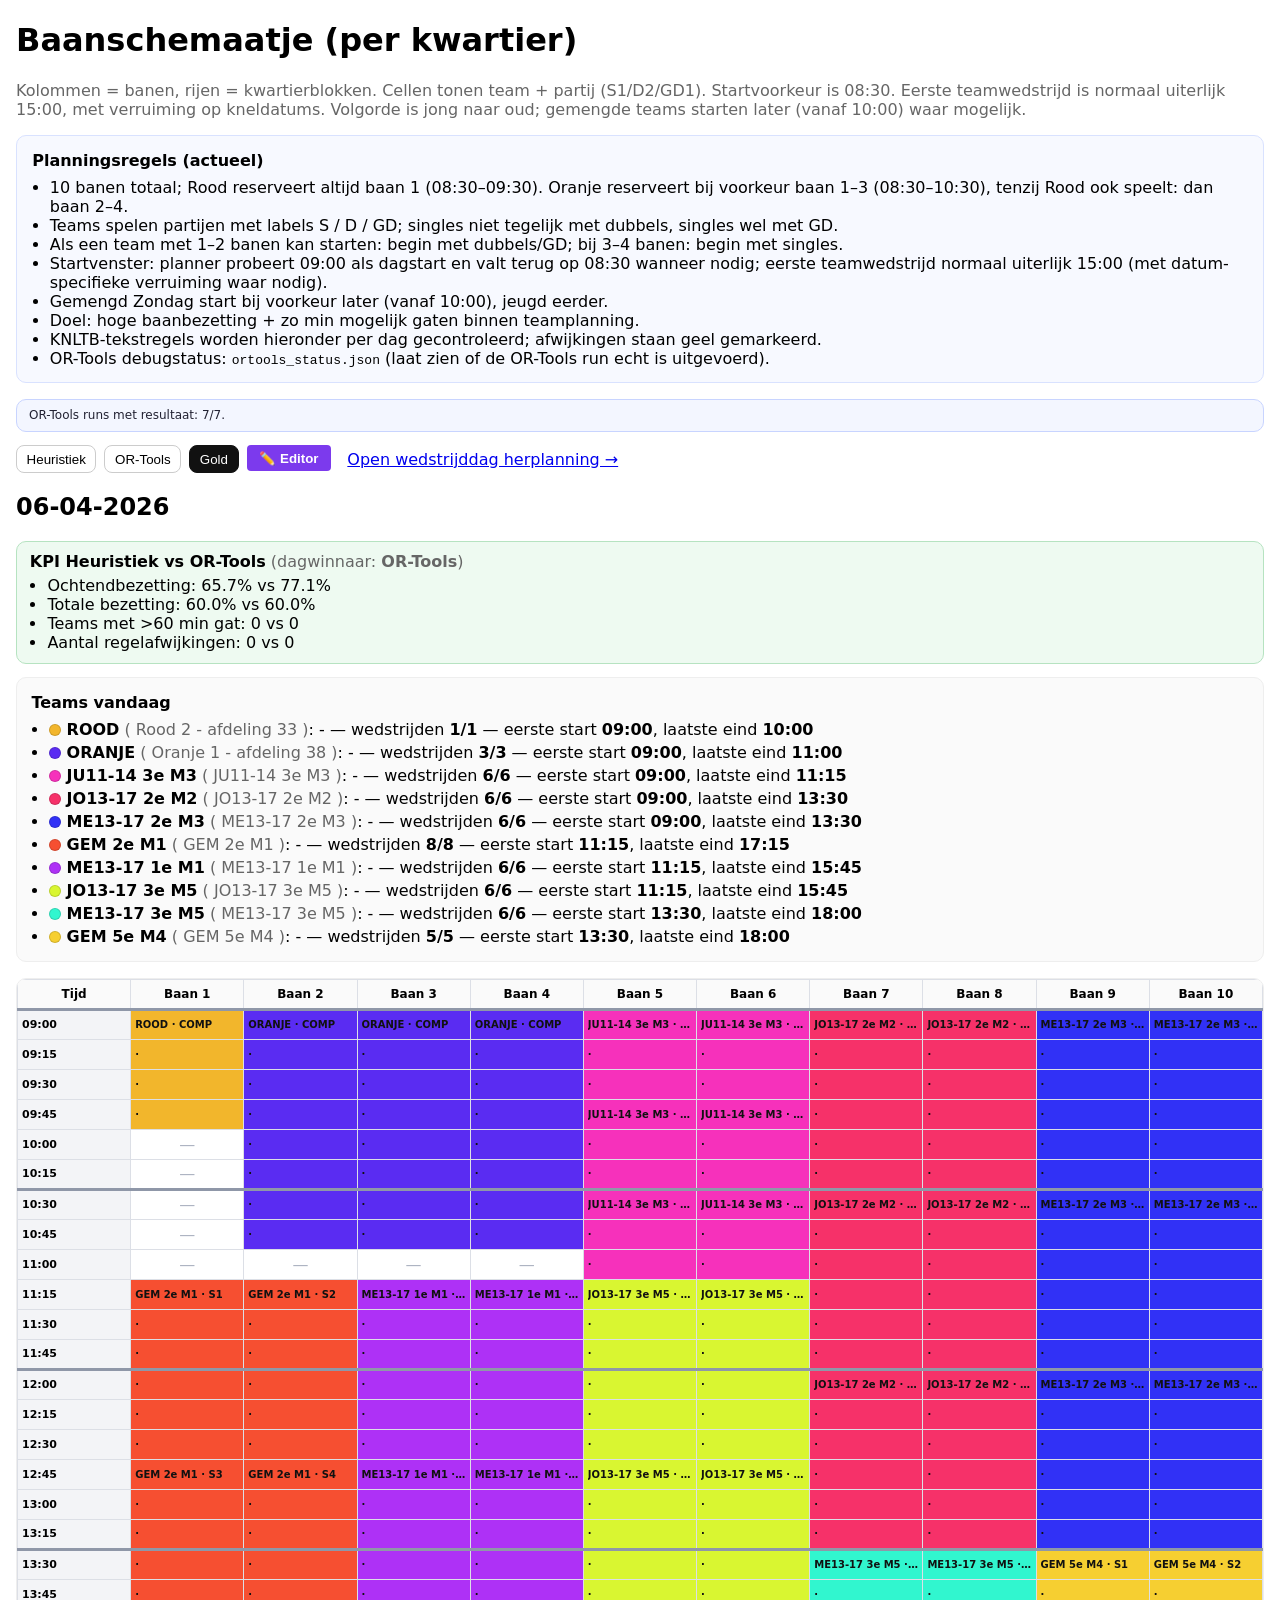
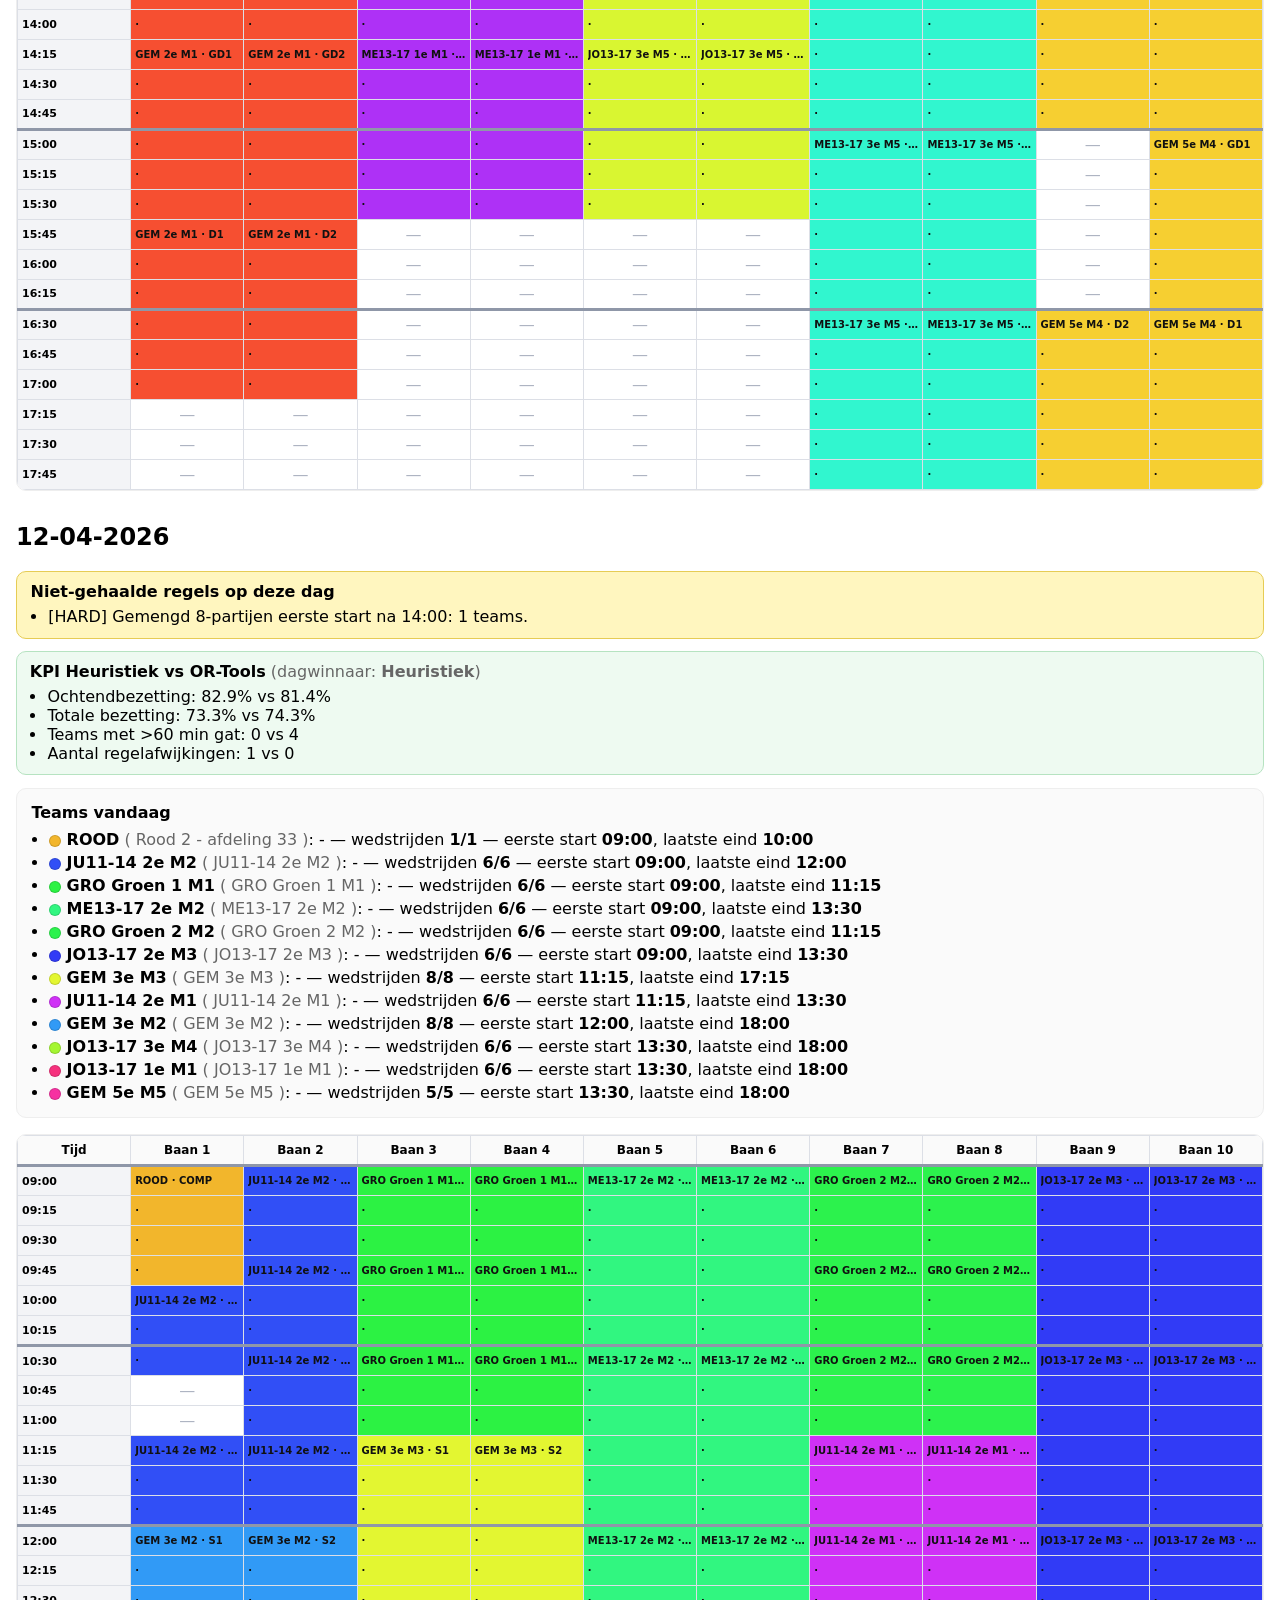
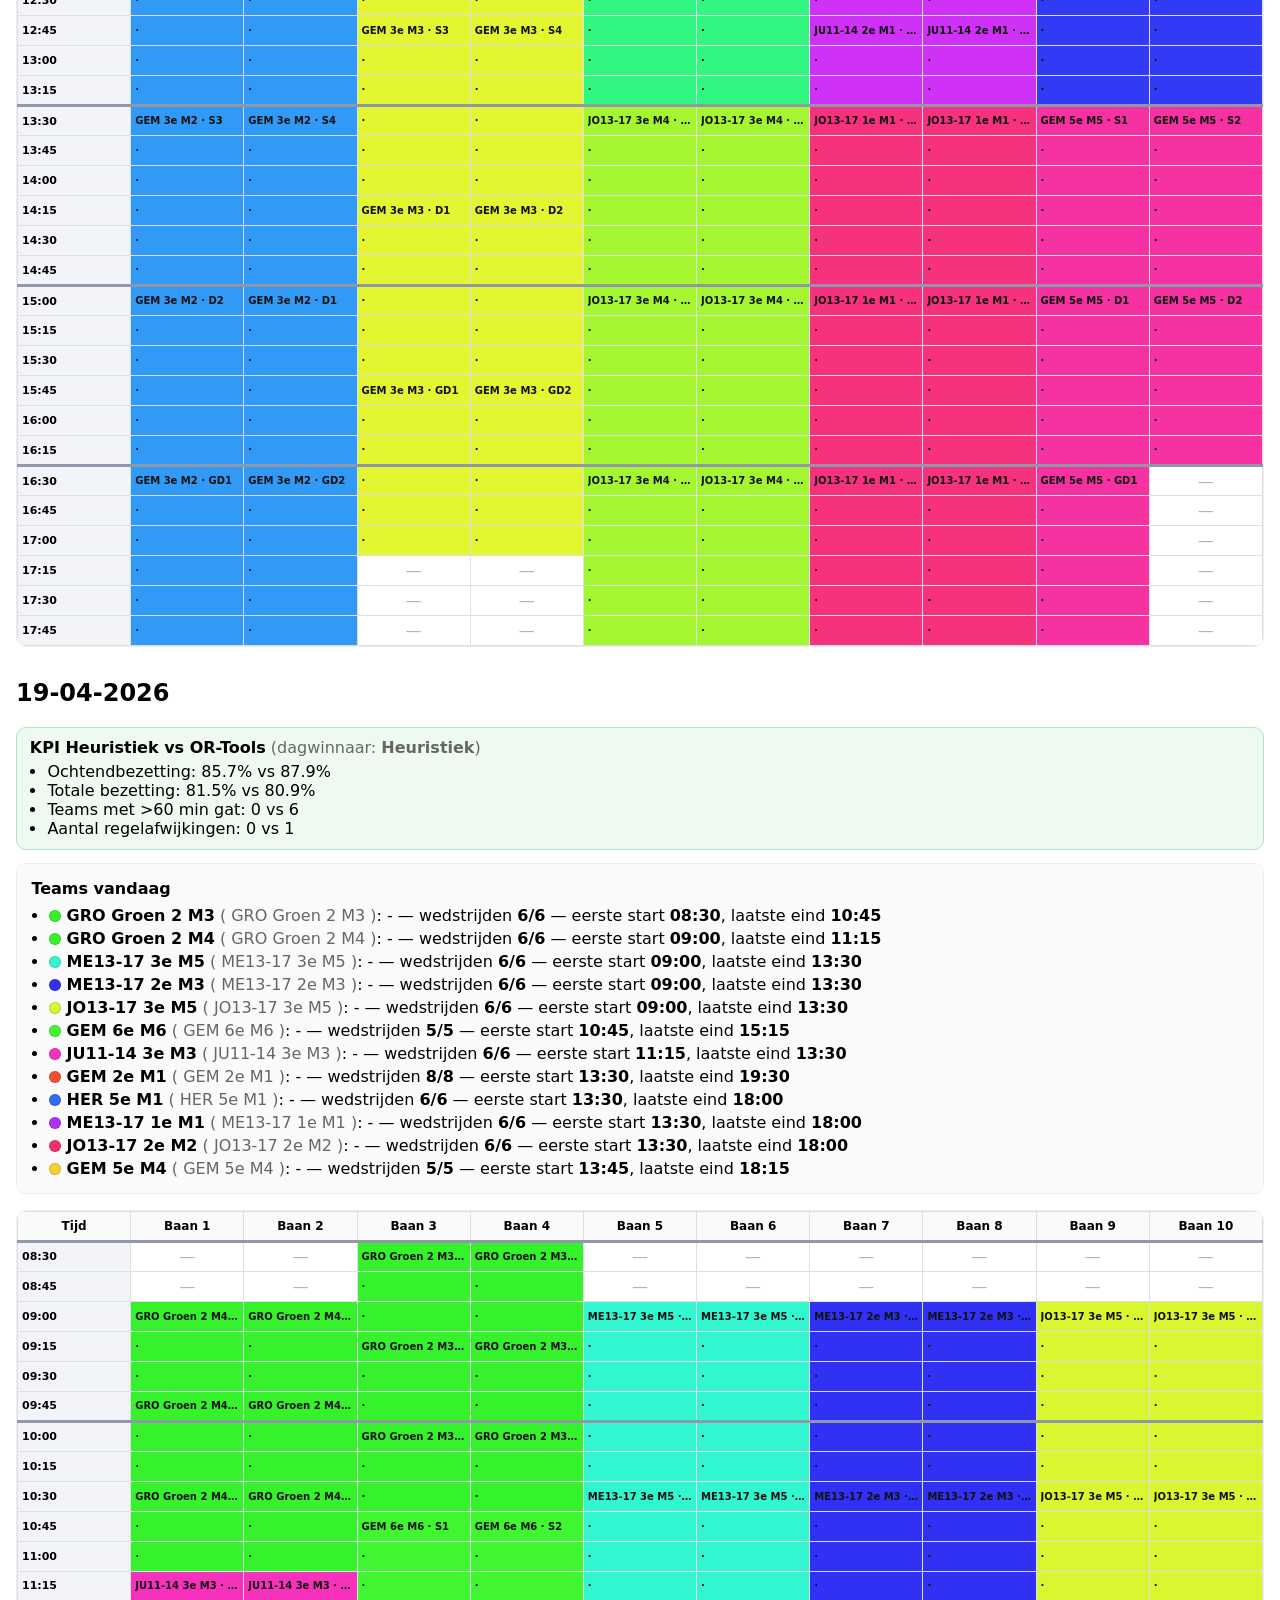
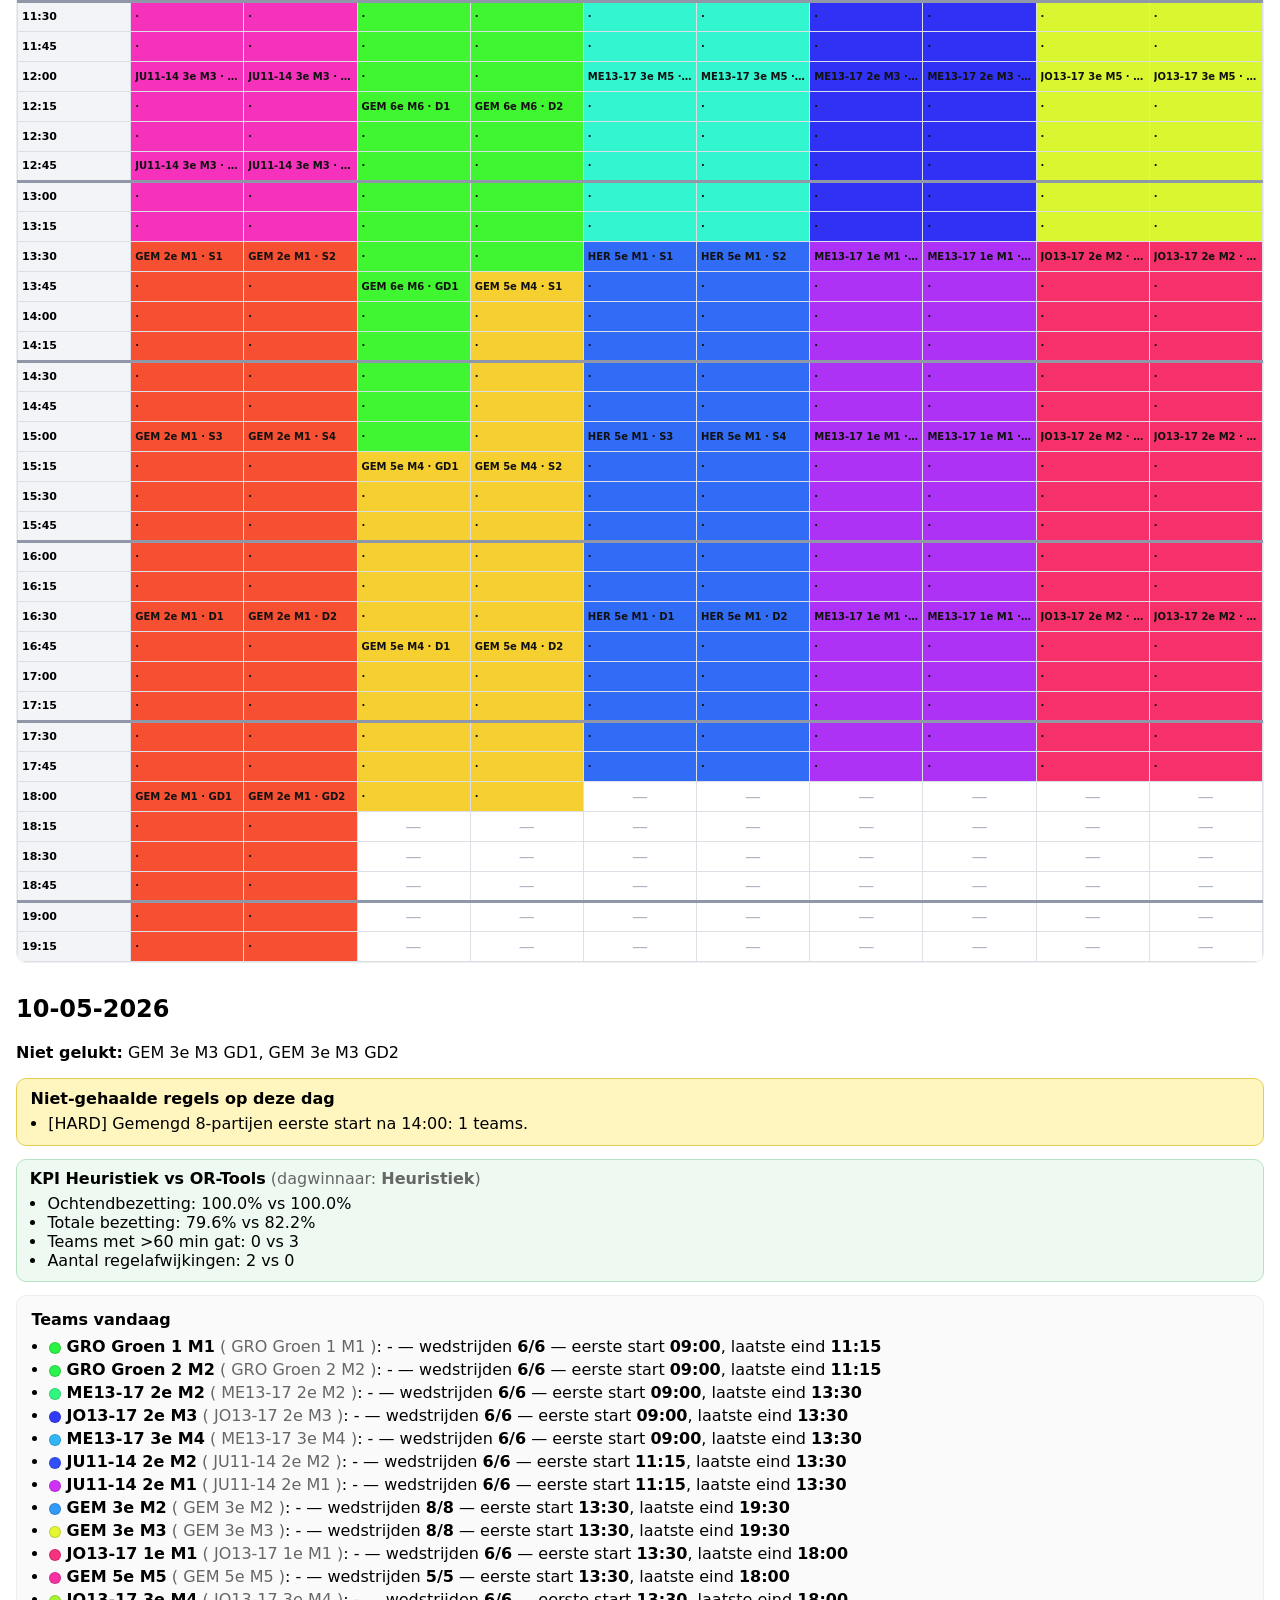
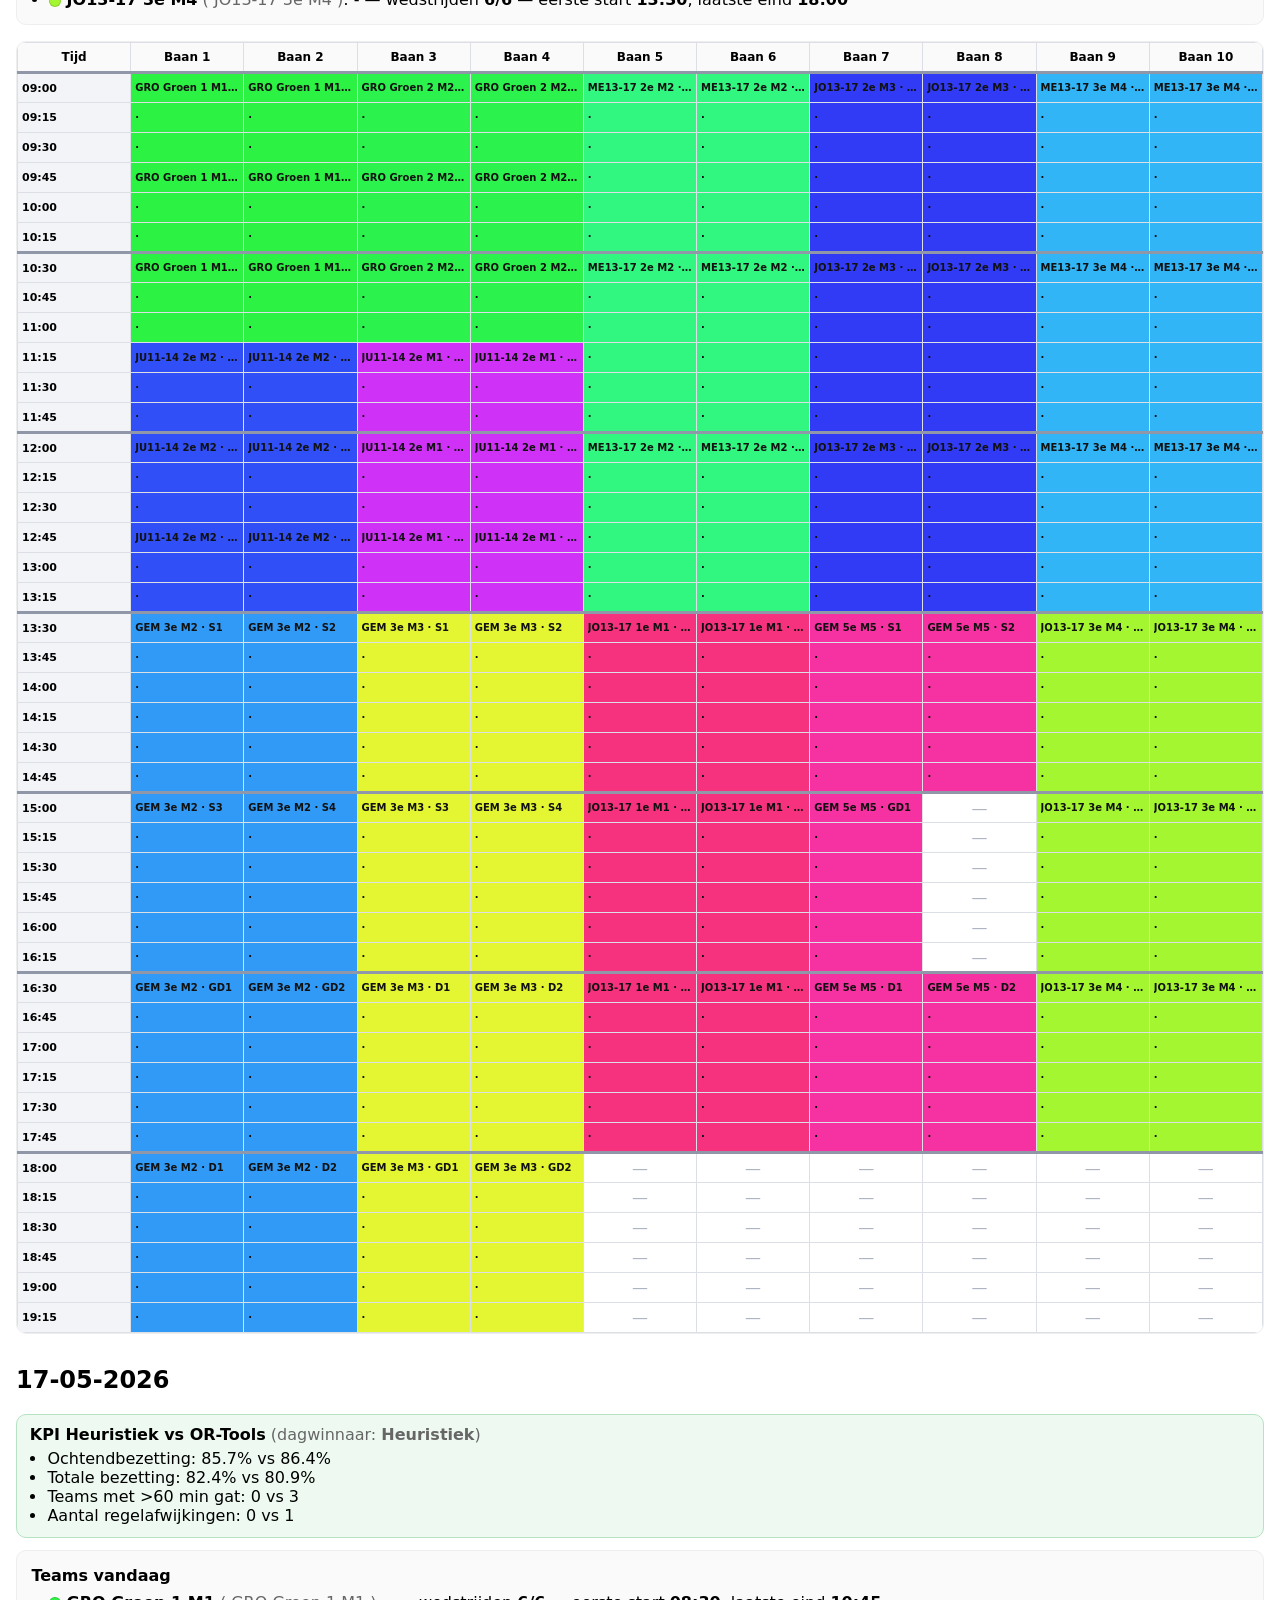
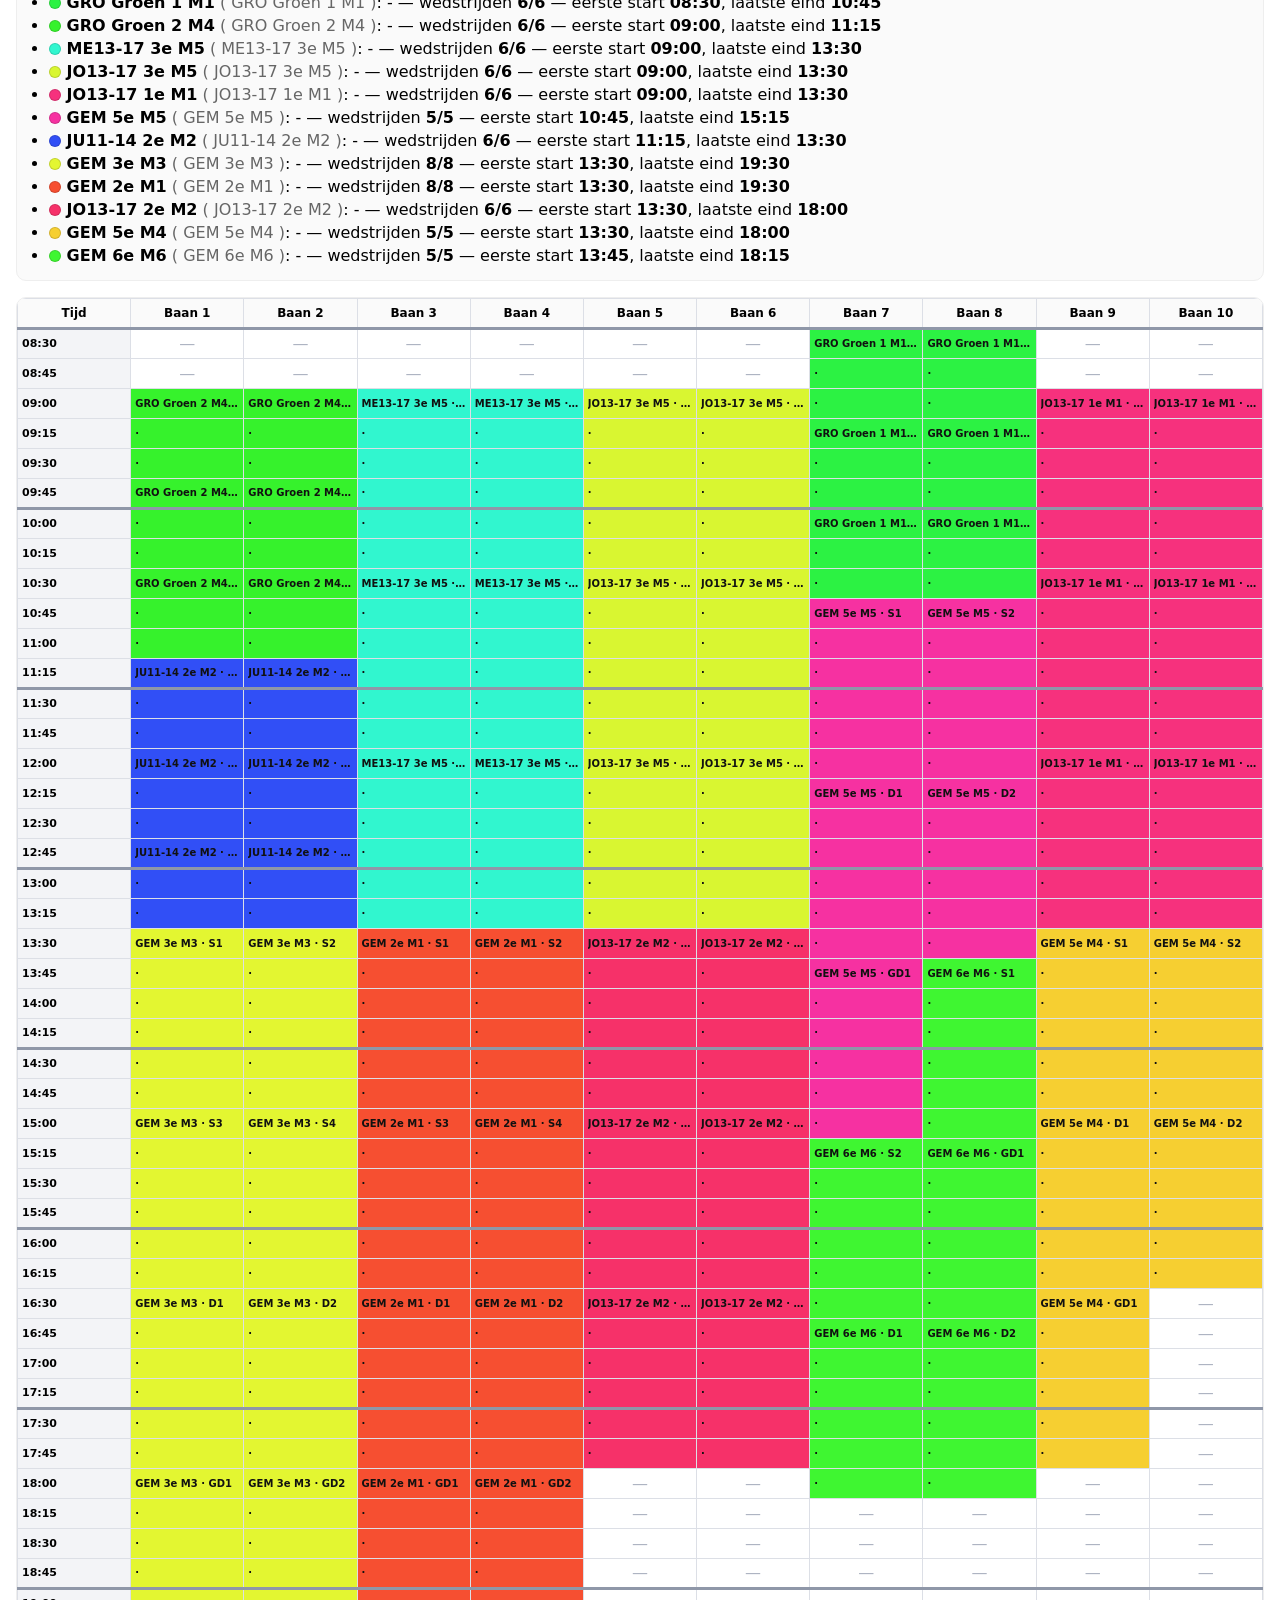
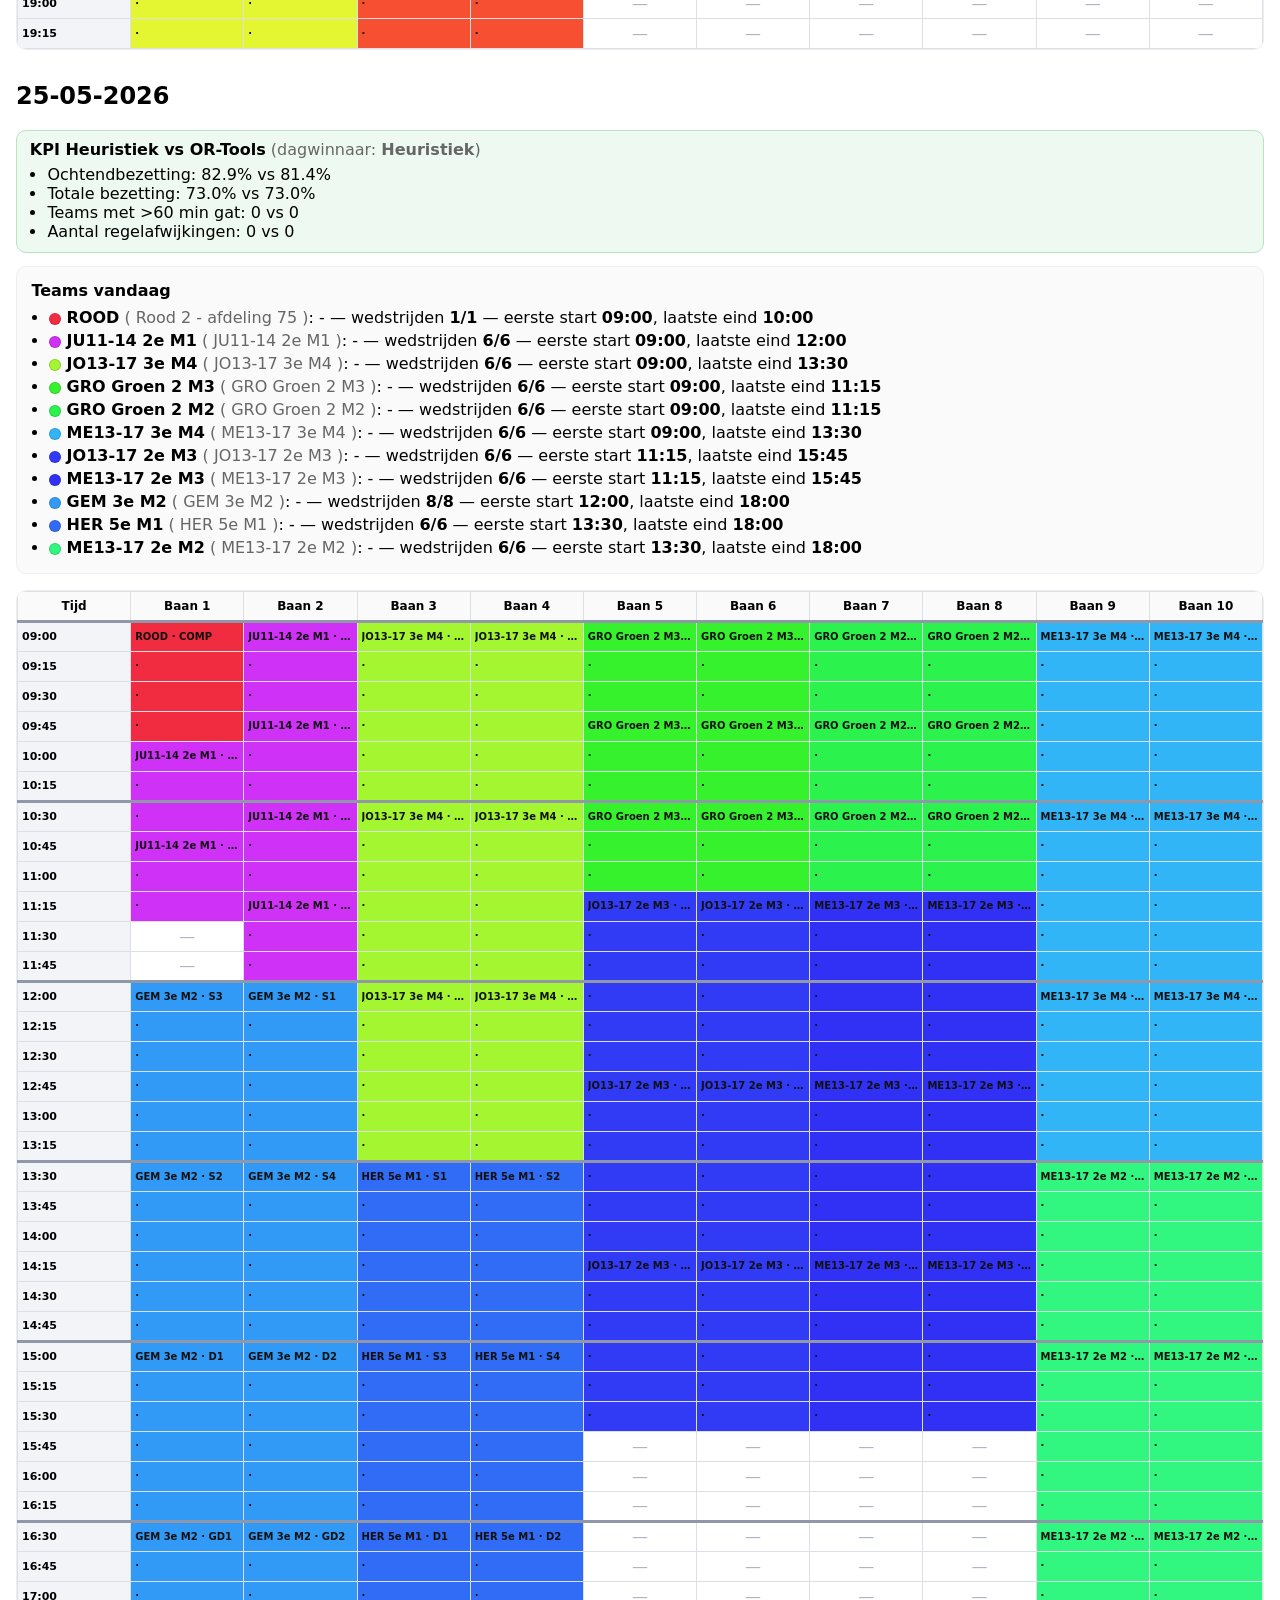
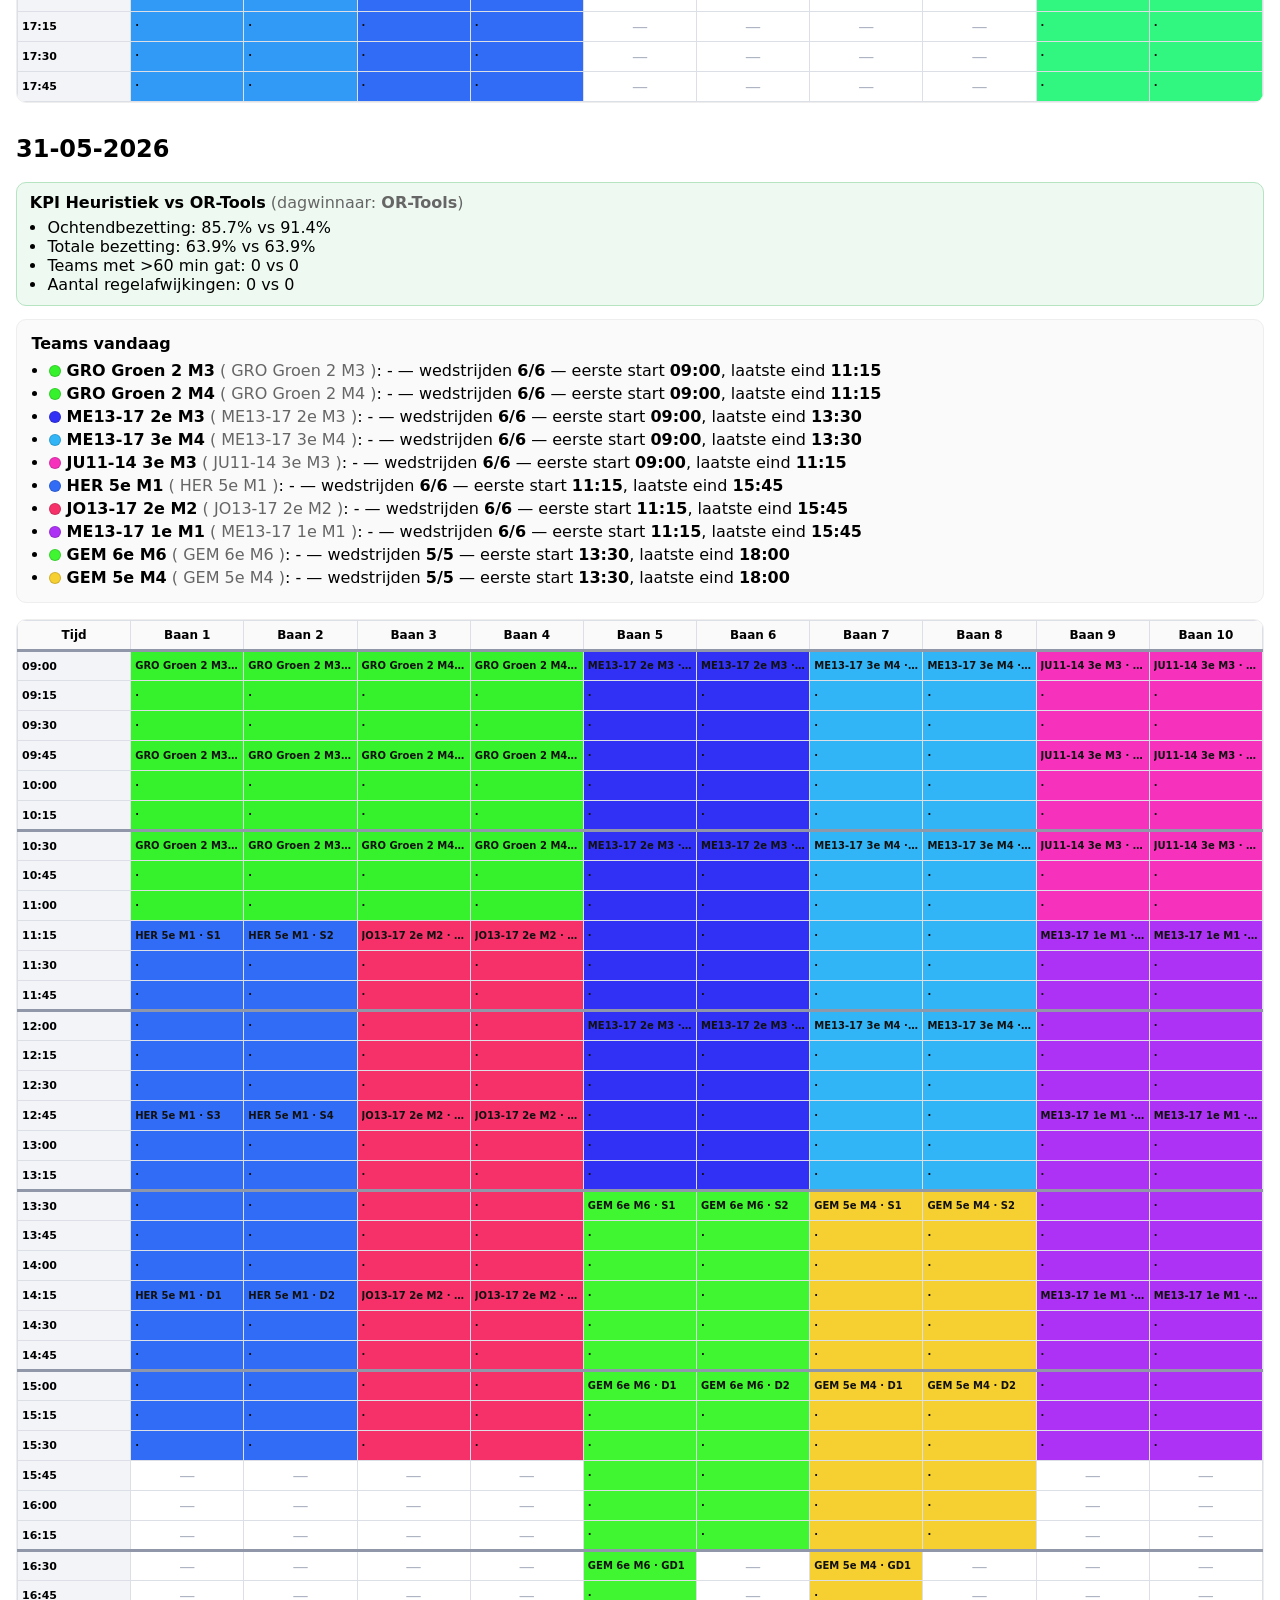
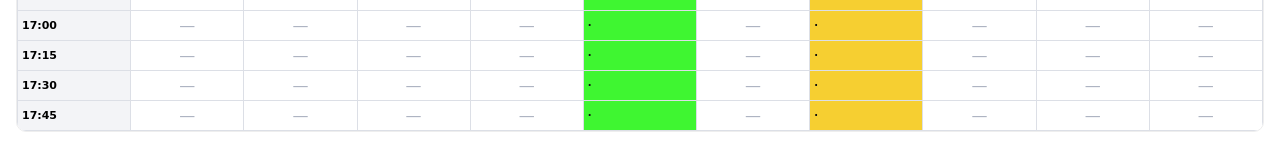
==== docs/index.html @ c9e0ef10 "Show opponent names in schedule grid and cells - render_grid: label now includes opponent (e.g. 'GEM" ====
<!doctype html>
<html lang='nl'>
<head><meta charset='utf-8'><meta name='viewport' content='width=device-width, initial-scale=1'>
<meta http-equiv='Cache-Control' content='no-cache, no-store, must-revalidate'>
<meta http-equiv='Pragma' content='no-cache'>
<meta http-equiv='Expires' content='0'>
<title>Baanschemaatje</title>
<style>
body{font-family:Inter,system-ui,sans-serif;max-width:1550px;margin:1.2rem auto;padding:0 1rem}
.small{color:#666}
.summary{background:#fafafa;border:1px solid #eee;border-radius:10px;padding:.7rem .9rem;margin:.5rem 0 1rem 0}
.summary h3{margin:.2rem 0 .5rem 0;font-size:1rem}
.summary ul{margin:.2rem 0 .1rem 1.1rem;padding:0}
.summary li{margin:.25rem 0}
.team-swatch{display:inline-block;width:10px;height:10px;border-radius:50%;margin-right:.35rem;vertical-align:middle;border:1px solid rgba(0,0,0,.15)}
.requirements{background:#f7f9ff;border:1px solid #d9e2ff;border-radius:10px;padding:.75rem .95rem;margin:.8rem 0 1rem 0}
.requirements h3{margin:.2rem 0 .5rem 0;font-size:1rem}
.requirements ul{margin:.2rem 0 .1rem 1.1rem;padding:0}
.violations{background:#fff6bf;border:1px solid #e6cc55;border-radius:10px;padding:.65rem .85rem;margin:.4rem 0 .8rem 0}
.violations ul{margin:.35rem 0 .1rem 1.1rem;padding:0}
.kpi{background:#eefaf1;border:1px solid #b6e3c1;border-radius:10px;padding:.6rem .8rem;margin:.4rem 0 .8rem 0}
.kpi ul{margin:.35rem 0 .1rem 1.1rem;padding:0}
.toggle{display:flex;gap:.5rem;margin:.6rem 0 1rem 0}
.toggle button{border:1px solid #ccc;background:#fff;padding:.35rem .6rem;border-radius:8px;cursor:pointer}
.toggle button.active{background:#111;color:#fff;border-color:#111}
.ort-status{background:#f3f6ff;border:1px solid #c8d4ff;border-radius:10px;padding:.55rem .75rem;margin:.45rem 0 .8rem 0;font-size:12px;color:#223}
.ort-status-inline{background:#f7f7f7;border:1px solid #ddd;border-radius:10px;padding:.55rem .75rem;margin:.2rem 0 1rem 0;font-size:12px;color:#333}
.hidden{display:none}
.grid-wrap{overflow:auto;border:1px solid #eee;border-radius:10px;margin-bottom:2rem}
.grid{border-collapse:collapse;width:100%;table-layout:fixed}
.grid th,.grid td{border:1px solid #dcdfe6;padding:.2rem .25rem;vertical-align:middle;height:30px;min-height:30px;box-sizing:border-box}
.grid tr.major-row td{border-top:3px solid #8f97a8}
.grid th{position:sticky;top:0;background:#fafafa;z-index:2;font-size:12px}
.time{font-variant-numeric:tabular-nums;background:#f3f4f7;position:sticky;left:0;z-index:1;width:56px;min-width:56px;max-width:56px;font-size:11px;font-weight:600}
.empty{color:#aeb4c2;text-align:center}
.cell{font-size:10px;line-height:1.15;white-space:nowrap;overflow:hidden;text-overflow:ellipsis;color:#111;font-weight:600}
.tap-cell{cursor:pointer}
.modal-backdrop{position:fixed;inset:0;background:rgba(0,0,0,.45);display:none;align-items:center;justify-content:center;z-index:20}
.modal{background:#fff;border-radius:12px;max-width:92vw;padding:.9rem 1rem;box-shadow:0 10px 30px rgba(0,0,0,.25)}
@media (max-width: 800px){
  .grid th,.grid td{padding:.12rem .14rem;height:24px;min-height:24px}
  .cell{font-size:9px}
}
</style>
</head>
<body>
<h1>Baanschemaatje (per kwartier)</h1>
<p class='small'>Kolommen = banen, rijen = kwartierblokken. Cellen tonen team + partij (S1/D2/GD1). Startvoorkeur is 08:30. Eerste teamwedstrijd is normaal uiterlijk 15:00, met verruiming op kneldatums. Volgorde is jong naar oud; gemengde teams starten later (vanaf 10:00) waar mogelijk.</p>
<div class='requirements'>
  <h3>Planningsregels (actueel)</h3>
  <ul>
    <li>10 banen totaal; Rood reserveert altijd baan 1 (08:30–09:30). Oranje reserveert bij voorkeur baan 1–3 (08:30–10:30), tenzij Rood ook speelt: dan baan 2–4.</li>
    <li>Teams spelen partijen met labels S / D / GD; singles niet tegelijk met dubbels, singles wel met GD.</li>
    <li>Als een team met 1–2 banen kan starten: begin met dubbels/GD; bij 3–4 banen: begin met singles.</li>
    <li>Startvenster: planner probeert 09:00 als dagstart en valt terug op 08:30 wanneer nodig; eerste teamwedstrijd normaal uiterlijk 15:00 (met datum-specifieke verruiming waar nodig).</li>
    <li>Gemengd Zondag start bij voorkeur later (vanaf 10:00), jeugd eerder.</li>
    <li>Doel: hoge baanbezetting + zo min mogelijk gaten binnen teamplanning.</li>
    <li>KNLTB-tekstregels worden hieronder per dag gecontroleerd; afwijkingen staan geel gemarkeerd.</li>
    <li>OR-Tools debugstatus: <code>ortools_status.json</code> (laat zien of de OR-Tools run echt is uitgevoerd).</li>
  </ul>
</div>
<div class='ort-status'>OR-Tools runs met resultaat: 7/7.</div>
<div class='toggle'>
  <button id='btn-heur' onclick='setPlan("heur")'>Heuristiek</button>
  <button id='btn-ort' onclick='setPlan("ort")'>OR-Tools</button>
  <button id='btn-gold' class='active' onclick='setPlan("gold")'>Gold</button>
  <a href='editor.html'><button style='background:#7c3aed;color:#fff;border:none;padding:.35rem .8rem;border-radius:4px;cursor:pointer;font-weight:600'>✏️ Editor</button></a>
  <a href='./replan.html' style='margin-left:.5rem;align-self:center'>Open wedstrijddag herplanning →</a>
</div>
<h2>06-04-2026</h2><div class='kpi'><strong>KPI Heuristiek vs OR-Tools</strong> <span class='small'>(dagwinnaar: <strong>OR-Tools</strong>)</span><ul><li>Ochtendbezetting: 65.7% vs 77.1%</li><li>Totale bezetting: 60.0% vs 60.0%</li><li>Teams met >60 min gat: 0 vs 0</li><li>Aantal regelafwijkingen: 0 vs 0</li></ul></div><div class='plan-view heur-view'><div class='summary'><h3>Teams vandaag</h3><ul><li><span class='team-swatch' style='background:hsl(149 92% 58%)'></span><strong>JU11-14 3e M3</strong> <span class='small'>( Junioren 11 t/m 14 jaar Zondag – 3e klasse – Afdeling 39 )</span>: MIERLO 3 vs KESSEL 1 — wedstrijden <strong>6/6</strong> — eerste start <strong>09:00</strong>, laatste eind <strong>11:15</strong></li><li><span class='team-swatch' style='background:hsl(279 92% 58%)'></span><strong>ME13-17 2e M3</strong> <span class='small'>( Meisjes 13 t/m 17 jaar Zondag – 2e klasse – Afdeling 16 )</span>: MIERLO 3 vs MIERLO 2 — wedstrijden <strong>6/6</strong> — eerste start <strong>09:00</strong>, laatste eind <strong>13:30</strong></li><li><span class='team-swatch' style='background:hsl(128 92% 58%)'></span><strong>JO13-17 3e M5</strong> <span class='small'>( Jongens 13 t/m 17 jaar Zondag – 3e klasse – Afdeling 20 )</span>: MIERLO 5 vs SET `77 1 — wedstrijden <strong>6/6</strong> — eerste start <strong>09:00</strong>, laatste eind <strong>13:30</strong></li><li><span class='team-swatch' style='background:hsl(190 92% 58%)'></span><strong>ME13-17 3e M5</strong> <span class='small'>( Meisjes 13 t/m 17 jaar Zondag – 3e klasse – Afdeling 22 )</span>: MIERLO 5 vs DE HELZE 1 — wedstrijden <strong>6/6</strong> — eerste start <strong>10:00</strong>, laatste eind <strong>15:30</strong></li><li><span class='team-swatch' style='background:hsl(286 92% 58%)'></span><strong>JO13-17 2e M2</strong> <span class='small'>( Jongens 13 t/m 17 jaar Zondag – 2e klasse – Afdeling 37 )</span>: MIERLO 2 vs SHAILE 1 — wedstrijden <strong>6/6</strong> — eerste start <strong>11:00</strong>, laatste eind <strong>15:30</strong></li><li><span class='team-swatch' style='background:hsl(143 92% 58%)'></span><strong>ME13-17 1e M1</strong> <span class='small'>( Meisjes 13 t/m 17 jaar Zondag – 1e klasse – Afdeling 7 )</span>: MIERLO 1 vs WOLFSBOSCH 1 — wedstrijden <strong>6/6</strong> — eerste start <strong>11:15</strong>, laatste eind <strong>15:45</strong></li><li><span class='team-swatch' style='background:hsl(55 92% 58%)'></span><strong>GEM 2e M1</strong> <span class='small'>( Gemengd Zondag – 2e klasse (2DE-2HE-DD-HD-2GD)  – Afdeling 5 )</span>: MIERLO 1 vs DE PETTELAER 1 — wedstrijden <strong>8/8</strong> — eerste start <strong>13:30</strong>, laatste eind <strong>19:30</strong></li><li><span class='team-swatch' style='background:hsl(341 92% 58%)'></span><strong>GEM 5e M4</strong> <span class='small'>( Gemengd Zondag – 5e klasse (DE-HE-GD-DD-HD)  – Afdeling 10 )</span>: MIERLO 4 vs MIERLO 5 — wedstrijden <strong>5/5</strong> — eerste start <strong>13:30</strong>, laatste eind <strong>18:00</strong></li></ul></div><div class='grid-wrap'><table class='grid'><thead><tr><th>Tijd</th><th>Baan 1</th><th>Baan 2</th><th>Baan 3</th><th>Baan 4</th><th>Baan 5</th><th>Baan 6</th><th>Baan 7</th><th>Baan 8</th><th>Baan 9</th><th>Baan 10</th></tr></thead><tbody><tr class='major-row'><td class='time'>09:00</td><td class='tap-cell' style='background:hsl(42 88% 56%)' data-detail='Rood 2 - afdeling 33 | COMP | 09:00-10:00 | Baan 1'><div class='cell'>ROOD · COMP</div></td><td class='tap-cell' style='background:hsl(254 88% 56%)' data-detail='Oranje 1 - afdeling 38 | COMP | 09:00-11:00 | Baan 2'><div class='cell'>ORANJE · COMP</div></td><td class='tap-cell' style='background:hsl(254 88% 56%)' data-detail='Oranje 1 - afdeling 38 | COMP | 09:00-11:00 | Baan 3'><div class='cell'>ORANJE · COMP</div></td><td class='tap-cell' style='background:hsl(254 88% 56%)' data-detail='Oranje 1 - afdeling 38 | COMP | 09:00-11:00 | Baan 4'><div class='cell'>ORANJE · COMP</div></td><td class='tap-cell' style='background:hsl(149 92% 58%)' data-detail='Junioren 11 t/m 14 jaar Zondag – 3e klasse – Afdeling 39 | S1 | 09:00-09:45 | Baan 5 | vs KESSEL 1'><div class='cell'>JU11-14 3e M3 · S1 vs KESSEL 1</div></td><td class='tap-cell' style='background:hsl(149 92% 58%)' data-detail='Junioren 11 t/m 14 jaar Zondag – 3e klasse – Afdeling 39 | S2 | 09:00-09:45 | Baan 6 | vs KESSEL 1'><div class='cell'>JU11-14 3e M3 · S2 vs KESSEL 1</div></td><td class='tap-cell' style='background:hsl(279 92% 58%)' data-detail='Meisjes 13 t/m 17 jaar Zondag – 2e klasse – Afdeling 16 | S1 | 09:00-10:30 | Baan 7 | vs MIERLO 2'><div class='cell'>ME13-17 2e M3 · S1 vs MIERLO 2</div></td><td class='tap-cell' style='background:hsl(279 92% 58%)' data-detail='Meisjes 13 t/m 17 jaar Zondag – 2e klasse – Afdeling 16 | S2 | 09:00-10:30 | Baan 8 | vs MIERLO 2'><div class='cell'>ME13-17 2e M3 · S2 vs MIERLO 2</div></td><td class='tap-cell' style='background:hsl(128 92% 58%)' data-detail='Jongens 13 t/m 17 jaar Zondag – 3e klasse – Afdeling 20 | S1 | 09:00-10:30 | Baan 9 | vs SET `77 1'><div class='cell'>JO13-17 3e M5 · S1 vs SET `77 1</div></td><td class='tap-cell' style='background:hsl(128 92% 58%)' data-detail='Jongens 13 t/m 17 jaar Zondag – 3e klasse – Afdeling 20 | S2 | 09:00-10:30 | Baan 10 | vs SET `77 1'><div class='cell'>JO13-17 3e M5 · S2 vs SET `77 1</div></td></tr><tr class=''><td class='time'>09:15</td><td class='tap-cell' style='background:hsl(42 88% 56%)' data-detail='Rood 2 - afdeling 33 | COMP | 09:00-10:00 | Baan 1'><div class='cell'>·</div></td><td class='tap-cell' style='background:hsl(254 88% 56%)' data-detail='Oranje 1 - afdeling 38 | COMP | 09:00-11:00 | Baan 2'><div class='cell'>·</div></td><td class='tap-cell' style='background:hsl(254 88% 56%)' data-detail='Oranje 1 - afdeling 38 | COMP | 09:00-11:00 | Baan 3'><div class='cell'>·</div></td><td class='tap-cell' style='background:hsl(254 88% 56%)' data-detail='Oranje 1 - afdeling 38 | COMP | 09:00-11:00 | Baan 4'><div class='cell'>·</div></td><td class='tap-cell' style='background:hsl(149 92% 58%)' data-detail='Junioren 11 t/m 14 jaar Zondag – 3e klasse – Afdeling 39 | S1 | 09:00-09:45 | Baan 5 | vs KESSEL 1'><div class='cell'>·</div></td><td class='tap-cell' style='background:hsl(149 92% 58%)' data-detail='Junioren 11 t/m 14 jaar Zondag – 3e klasse – Afdeling 39 | S2 | 09:00-09:45 | Baan 6 | vs KESSEL 1'><div class='cell'>·</div></td><td class='tap-cell' style='background:hsl(279 92% 58%)' data-detail='Meisjes 13 t/m 17 jaar Zondag – 2e klasse – Afdeling 16 | S1 | 09:00-10:30 | Baan 7 | vs MIERLO 2'><div class='cell'>·</div></td><td class='tap-cell' style='background:hsl(279 92% 58%)' data-detail='Meisjes 13 t/m 17 jaar Zondag – 2e klasse – Afdeling 16 | S2 | 09:00-10:30 | Baan 8 | vs MIERLO 2'><div class='cell'>·</div></td><td class='tap-cell' style='background:hsl(128 92% 58%)' data-detail='Jongens 13 t/m 17 jaar Zondag – 3e klasse – Afdeling 20 | S1 | 09:00-10:30 | Baan 9 | vs SET `77 1'><div class='cell'>·</div></td><td class='tap-cell' style='background:hsl(128 92% 58%)' data-detail='Jongens 13 t/m 17 jaar Zondag – 3e klasse – Afdeling 20 | S2 | 09:00-10:30 | Baan 10 | vs SET `77 1'><div class='cell'>·</div></td></tr><tr class=''><td class='time'>09:30</td><td class='tap-cell' style='background:hsl(42 88% 56%)' data-detail='Rood 2 - afdeling 33 | COMP | 09:00-10:00 | Baan 1'><div class='cell'>·</div></td><td class='tap-cell' style='background:hsl(254 88% 56%)' data-detail='Oranje 1 - afdeling 38 | COMP | 09:00-11:00 | Baan 2'><div class='cell'>·</div></td><td class='tap-cell' style='background:hsl(254 88% 56%)' data-detail='Oranje 1 - afdeling 38 | COMP | 09:00-11:00 | Baan 3'><div class='cell'>·</div></td><td class='tap-cell' style='background:hsl(254 88% 56%)' data-detail='Oranje 1 - afdeling 38 | COMP | 09:00-11:00 | Baan 4'><div class='cell'>·</div></td><td class='tap-cell' style='background:hsl(149 92% 58%)' data-detail='Junioren 11 t/m 14 jaar Zondag – 3e klasse – Afdeling 39 | S1 | 09:00-09:45 | Baan 5 | vs KESSEL 1'><div class='cell'>·</div></td><td class='tap-cell' style='background:hsl(149 92% 58%)' data-detail='Junioren 11 t/m 14 jaar Zondag – 3e klasse – Afdeling 39 | S2 | 09:00-09:45 | Baan 6 | vs KESSEL 1'><div class='cell'>·</div></td><td class='tap-cell' style='background:hsl(279 92% 58%)' data-detail='Meisjes 13 t/m 17 jaar Zondag – 2e klasse – Afdeling 16 | S1 | 09:00-10:30 | Baan 7 | vs MIERLO 2'><div class='cell'>·</div></td><td class='tap-cell' style='background:hsl(279 92% 58%)' data-detail='Meisjes 13 t/m 17 jaar Zondag – 2e klasse – Afdeling 16 | S2 | 09:00-10:30 | Baan 8 | vs MIERLO 2'><div class='cell'>·</div></td><td class='tap-cell' style='background:hsl(128 92% 58%)' data-detail='Jongens 13 t/m 17 jaar Zondag – 3e klasse – Afdeling 20 | S1 | 09:00-10:30 | Baan 9 | vs SET `77 1'><div class='cell'>·</div></td><td class='tap-cell' style='background:hsl(128 92% 58%)' data-detail='Jongens 13 t/m 17 jaar Zondag – 3e klasse – Afdeling 20 | S2 | 09:00-10:30 | Baan 10 | vs SET `77 1'><div class='cell'>·</div></td></tr><tr class=''><td class='time'>09:45</td><td class='tap-cell' style='background:hsl(42 88% 56%)' data-detail='Rood 2 - afdeling 33 | COMP | 09:00-10:00 | Baan 1'><div class='cell'>·</div></td><td class='tap-cell' style='background:hsl(254 88% 56%)' data-detail='Oranje 1 - afdeling 38 | COMP | 09:00-11:00 | Baan 2'><div class='cell'>·</div></td><td class='tap-cell' style='background:hsl(254 88% 56%)' data-detail='Oranje 1 - afdeling 38 | COMP | 09:00-11:00 | Baan 3'><div class='cell'>·</div></td><td class='tap-cell' style='background:hsl(254 88% 56%)' data-detail='Oranje 1 - afdeling 38 | COMP | 09:00-11:00 | Baan 4'><div class='cell'>·</div></td><td class='tap-cell' style='background:hsl(149 92% 58%)' data-detail='Junioren 11 t/m 14 jaar Zondag – 3e klasse – Afdeling 39 | S3 | 09:45-10:30 | Baan 5 | vs KESSEL 1'><div class='cell'>JU11-14 3e M3 · S3 vs KESSEL 1</div></td><td class='tap-cell' style='background:hsl(149 92% 58%)' data-detail='Junioren 11 t/m 14 jaar Zondag – 3e klasse – Afdeling 39 | S4 | 09:45-10:30 | Baan 6 | vs KESSEL 1'><div class='cell'>JU11-14 3e M3 · S4 vs KESSEL 1</div></td><td class='tap-cell' style='background:hsl(279 92% 58%)' data-detail='Meisjes 13 t/m 17 jaar Zondag – 2e klasse – Afdeling 16 | S1 | 09:00-10:30 | Baan 7 | vs MIERLO 2'><div class='cell'>·</div></td><td class='tap-cell' style='background:hsl(279 92% 58%)' data-detail='Meisjes 13 t/m 17 jaar Zondag – 2e klasse – Afdeling 16 | S2 | 09:00-10:30 | Baan 8 | vs MIERLO 2'><div class='cell'>·</div></td><td class='tap-cell' style='background:hsl(128 92% 58%)' data-detail='Jongens 13 t/m 17 jaar Zondag – 3e klasse – Afdeling 20 | S1 | 09:00-10:30 | Baan 9 | vs SET `77 1'><div class='cell'>·</div></td><td class='tap-cell' style='background:hsl(128 92% 58%)' data-detail='Jongens 13 t/m 17 jaar Zondag – 3e klasse – Afdeling 20 | S2 | 09:00-10:30 | Baan 10 | vs SET `77 1'><div class='cell'>·</div></td></tr><tr class=''><td class='time'>10:00</td><td class='tap-cell' style='background:hsl(190 92% 58%)' data-detail='Meisjes 13 t/m 17 jaar Zondag – 3e klasse – Afdeling 22 | S1 | 10:00-11:30 | Baan 1 | vs DE HELZE 1'><div class='cell'>ME13-17 3e M5 · S1 vs DE HELZE 1</div></td><td class='tap-cell' style='background:hsl(254 88% 56%)' data-detail='Oranje 1 - afdeling 38 | COMP | 09:00-11:00 | Baan 2'><div class='cell'>·</div></td><td class='tap-cell' style='background:hsl(254 88% 56%)' data-detail='Oranje 1 - afdeling 38 | COMP | 09:00-11:00 | Baan 3'><div class='cell'>·</div></td><td class='tap-cell' style='background:hsl(254 88% 56%)' data-detail='Oranje 1 - afdeling 38 | COMP | 09:00-11:00 | Baan 4'><div class='cell'>·</div></td><td class='tap-cell' style='background:hsl(149 92% 58%)' data-detail='Junioren 11 t/m 14 jaar Zondag – 3e klasse – Afdeling 39 | S3 | 09:45-10:30 | Baan 5 | vs KESSEL 1'><div class='cell'>·</div></td><td class='tap-cell' style='background:hsl(149 92% 58%)' data-detail='Junioren 11 t/m 14 jaar Zondag – 3e klasse – Afdeling 39 | S4 | 09:45-10:30 | Baan 6 | vs KESSEL 1'><div class='cell'>·</div></td><td class='tap-cell' style='background:hsl(279 92% 58%)' data-detail='Meisjes 13 t/m 17 jaar Zondag – 2e klasse – Afdeling 16 | S1 | 09:00-10:30 | Baan 7 | vs MIERLO 2'><div class='cell'>·</div></td><td class='tap-cell' style='background:hsl(279 92% 58%)' data-detail='Meisjes 13 t/m 17 jaar Zondag – 2e klasse – Afdeling 16 | S2 | 09:00-10:30 | Baan 8 | vs MIERLO 2'><div class='cell'>·</div></td><td class='tap-cell' style='background:hsl(128 92% 58%)' data-detail='Jongens 13 t/m 17 jaar Zondag – 3e klasse – Afdeling 20 | S1 | 09:00-10:30 | Baan 9 | vs SET `77 1'><div class='cell'>·</div></td><td class='tap-cell' style='background:hsl(128 92% 58%)' data-detail='Jongens 13 t/m 17 jaar Zondag – 3e klasse – Afdeling 20 | S2 | 09:00-10:30 | Baan 10 | vs SET `77 1'><div class='cell'>·</div></td></tr><tr class=''><td class='time'>10:15</td><td class='tap-cell' style='background:hsl(190 92% 58%)' data-detail='Meisjes 13 t/m 17 jaar Zondag – 3e klasse – Afdeling 22 | S1 | 10:00-11:30 | Baan 1 | vs DE HELZE 1'><div class='cell'>·</div></td><td class='tap-cell' style='background:hsl(254 88% 56%)' data-detail='Oranje 1 - afdeling 38 | COMP | 09:00-11:00 | Baan 2'><div class='cell'>·</div></td><td class='tap-cell' style='background:hsl(254 88% 56%)' data-detail='Oranje 1 - afdeling 38 | COMP | 09:00-11:00 | Baan 3'><div class='cell'>·</div></td><td class='tap-cell' style='background:hsl(254 88% 56%)' data-detail='Oranje 1 - afdeling 38 | COMP | 09:00-11:00 | Baan 4'><div class='cell'>·</div></td><td class='tap-cell' style='background:hsl(149 92% 58%)' data-detail='Junioren 11 t/m 14 jaar Zondag – 3e klasse – Afdeling 39 | S3 | 09:45-10:30 | Baan 5 | vs KESSEL 1'><div class='cell'>·</div></td><td class='tap-cell' style='background:hsl(149 92% 58%)' data-detail='Junioren 11 t/m 14 jaar Zondag – 3e klasse – Afdeling 39 | S4 | 09:45-10:30 | Baan 6 | vs KESSEL 1'><div class='cell'>·</div></td><td class='tap-cell' style='background:hsl(279 92% 58%)' data-detail='Meisjes 13 t/m 17 jaar Zondag – 2e klasse – Afdeling 16 | S1 | 09:00-10:30 | Baan 7 | vs MIERLO 2'><div class='cell'>·</div></td><td class='tap-cell' style='background:hsl(279 92% 58%)' data-detail='Meisjes 13 t/m 17 jaar Zondag – 2e klasse – Afdeling 16 | S2 | 09:00-10:30 | Baan 8 | vs MIERLO 2'><div class='cell'>·</div></td><td class='tap-cell' style='background:hsl(128 92% 58%)' data-detail='Jongens 13 t/m 17 jaar Zondag – 3e klasse – Afdeling 20 | S1 | 09:00-10:30 | Baan 9 | vs SET `77 1'><div class='cell'>·</div></td><td class='tap-cell' style='background:hsl(128 92% 58%)' data-detail='Jongens 13 t/m 17 jaar Zondag – 3e klasse – Afdeling 20 | S2 | 09:00-10:30 | Baan 10 | vs SET `77 1'><div class='cell'>·</div></td></tr><tr class='major-row'><td class='time'>10:30</td><td class='tap-cell' style='background:hsl(190 92% 58%)' data-detail='Meisjes 13 t/m 17 jaar Zondag – 3e klasse – Afdeling 22 | S1 | 10:00-11:30 | Baan 1 | vs DE HELZE 1'><div class='cell'>·</div></td><td class='tap-cell' style='background:hsl(254 88% 56%)' data-detail='Oranje 1 - afdeling 38 | COMP | 09:00-11:00 | Baan 2'><div class='cell'>·</div></td><td class='tap-cell' style='background:hsl(254 88% 56%)' data-detail='Oranje 1 - afdeling 38 | COMP | 09:00-11:00 | Baan 3'><div class='cell'>·</div></td><td class='tap-cell' style='background:hsl(254 88% 56%)' data-detail='Oranje 1 - afdeling 38 | COMP | 09:00-11:00 | Baan 4'><div class='cell'>·</div></td><td class='tap-cell' style='background:hsl(149 92% 58%)' data-detail='Junioren 11 t/m 14 jaar Zondag – 3e klasse – Afdeling 39 | D1 | 10:30-11:15 | Baan 5 | vs KESSEL 1'><div class='cell'>JU11-14 3e M3 · D1 vs KESSEL 1</div></td><td class='tap-cell' style='background:hsl(149 92% 58%)' data-detail='Junioren 11 t/m 14 jaar Zondag – 3e klasse – Afdeling 39 | D2 | 10:30-11:15 | Baan 6 | vs KESSEL 1'><div class='cell'>JU11-14 3e M3 · D2 vs KESSEL 1</div></td><td class='tap-cell' style='background:hsl(279 92% 58%)' data-detail='Meisjes 13 t/m 17 jaar Zondag – 2e klasse – Afdeling 16 | S3 | 10:30-12:00 | Baan 7 | vs MIERLO 2'><div class='cell'>ME13-17 2e M3 · S3 vs MIERLO 2</div></td><td class='tap-cell' style='background:hsl(279 92% 58%)' data-detail='Meisjes 13 t/m 17 jaar Zondag – 2e klasse – Afdeling 16 | S4 | 10:30-12:00 | Baan 8 | vs MIERLO 2'><div class='cell'>ME13-17 2e M3 · S4 vs MIERLO 2</div></td><td class='tap-cell' style='background:hsl(128 92% 58%)' data-detail='Jongens 13 t/m 17 jaar Zondag – 3e klasse – Afdeling 20 | S3 | 10:30-12:00 | Baan 9 | vs SET `77 1'><div class='cell'>JO13-17 3e M5 · S3 vs SET `77 1</div></td><td class='tap-cell' style='background:hsl(128 92% 58%)' data-detail='Jongens 13 t/m 17 jaar Zondag – 3e klasse – Afdeling 20 | S4 | 10:30-12:00 | Baan 10 | vs SET `77 1'><div class='cell'>JO13-17 3e M5 · S4 vs SET `77 1</div></td></tr><tr class=''><td class='time'>10:45</td><td class='tap-cell' style='background:hsl(190 92% 58%)' data-detail='Meisjes 13 t/m 17 jaar Zondag – 3e klasse – Afdeling 22 | S1 | 10:00-11:30 | Baan 1 | vs DE HELZE 1'><div class='cell'>·</div></td><td class='tap-cell' style='background:hsl(254 88% 56%)' data-detail='Oranje 1 - afdeling 38 | COMP | 09:00-11:00 | Baan 2'><div class='cell'>·</div></td><td class='tap-cell' style='background:hsl(254 88% 56%)' data-detail='Oranje 1 - afdeling 38 | COMP | 09:00-11:00 | Baan 3'><div class='cell'>·</div></td><td class='tap-cell' style='background:hsl(254 88% 56%)' data-detail='Oranje 1 - afdeling 38 | COMP | 09:00-11:00 | Baan 4'><div class='cell'>·</div></td><td class='tap-cell' style='background:hsl(149 92% 58%)' data-detail='Junioren 11 t/m 14 jaar Zondag – 3e klasse – Afdeling 39 | D1 | 10:30-11:15 | Baan 5 | vs KESSEL 1'><div class='cell'>·</div></td><td class='tap-cell' style='background:hsl(149 92% 58%)' data-detail='Junioren 11 t/m 14 jaar Zondag – 3e klasse – Afdeling 39 | D2 | 10:30-11:15 | Baan 6 | vs KESSEL 1'><div class='cell'>·</div></td><td class='tap-cell' style='background:hsl(279 92% 58%)' data-detail='Meisjes 13 t/m 17 jaar Zondag – 2e klasse – Afdeling 16 | S3 | 10:30-12:00 | Baan 7 | vs MIERLO 2'><div class='cell'>·</div></td><td class='tap-cell' style='background:hsl(279 92% 58%)' data-detail='Meisjes 13 t/m 17 jaar Zondag – 2e klasse – Afdeling 16 | S4 | 10:30-12:00 | Baan 8 | vs MIERLO 2'><div class='cell'>·</div></td><td class='tap-cell' style='background:hsl(128 92% 58%)' data-detail='Jongens 13 t/m 17 jaar Zondag – 3e klasse – Afdeling 20 | S3 | 10:30-12:00 | Baan 9 | vs SET `77 1'><div class='cell'>·</div></td><td class='tap-cell' style='background:hsl(128 92% 58%)' data-detail='Jongens 13 t/m 17 jaar Zondag – 3e klasse – Afdeling 20 | S4 | 10:30-12:00 | Baan 10 | vs SET `77 1'><div class='cell'>·</div></td></tr><tr class=''><td class='time'>11:00</td><td class='tap-cell' style='background:hsl(190 92% 58%)' data-detail='Meisjes 13 t/m 17 jaar Zondag – 3e klasse – Afdeling 22 | S1 | 10:00-11:30 | Baan 1 | vs DE HELZE 1'><div class='cell'>·</div></td><td class='tap-cell' style='background:hsl(190 92% 58%)' data-detail='Meisjes 13 t/m 17 jaar Zondag – 3e klasse – Afdeling 22 | S2 | 11:00-12:30 | Baan 2 | vs DE HELZE 1'><div class='cell'>ME13-17 3e M5 · S2 vs DE HELZE 1</div></td><td class='tap-cell' style='background:hsl(286 92% 58%)' data-detail='Jongens 13 t/m 17 jaar Zondag – 2e klasse – Afdeling 37 | S1 | 11:00-12:30 | Baan 3 | vs SHAILE 1'><div class='cell'>JO13-17 2e M2 · S1 vs SHAILE 1</div></td><td class='tap-cell' style='background:hsl(286 92% 58%)' data-detail='Jongens 13 t/m 17 jaar Zondag – 2e klasse – Afdeling 37 | S2 | 11:00-12:30 | Baan 4 | vs SHAILE 1'><div class='cell'>JO13-17 2e M2 · S2 vs SHAILE 1</div></td><td class='tap-cell' style='background:hsl(149 92% 58%)' data-detail='Junioren 11 t/m 14 jaar Zondag – 3e klasse – Afdeling 39 | D1 | 10:30-11:15 | Baan 5 | vs KESSEL 1'><div class='cell'>·</div></td><td class='tap-cell' style='background:hsl(149 92% 58%)' data-detail='Junioren 11 t/m 14 jaar Zondag – 3e klasse – Afdeling 39 | D2 | 10:30-11:15 | Baan 6 | vs KESSEL 1'><div class='cell'>·</div></td><td class='tap-cell' style='background:hsl(279 92% 58%)' data-detail='Meisjes 13 t/m 17 jaar Zondag – 2e klasse – Afdeling 16 | S3 | 10:30-12:00 | Baan 7 | vs MIERLO 2'><div class='cell'>·</div></td><td class='tap-cell' style='background:hsl(279 92% 58%)' data-detail='Meisjes 13 t/m 17 jaar Zondag – 2e klasse – Afdeling 16 | S4 | 10:30-12:00 | Baan 8 | vs MIERLO 2'><div class='cell'>·</div></td><td class='tap-cell' style='background:hsl(128 92% 58%)' data-detail='Jongens 13 t/m 17 jaar Zondag – 3e klasse – Afdeling 20 | S3 | 10:30-12:00 | Baan 9 | vs SET `77 1'><div class='cell'>·</div></td><td class='tap-cell' style='background:hsl(128 92% 58%)' data-detail='Jongens 13 t/m 17 jaar Zondag – 3e klasse – Afdeling 20 | S4 | 10:30-12:00 | Baan 10 | vs SET `77 1'><div class='cell'>·</div></td></tr><tr class=''><td class='time'>11:15</td><td class='tap-cell' style='background:hsl(190 92% 58%)' data-detail='Meisjes 13 t/m 17 jaar Zondag – 3e klasse – Afdeling 22 | S1 | 10:00-11:30 | Baan 1 | vs DE HELZE 1'><div class='cell'>·</div></td><td class='tap-cell' style='background:hsl(190 92% 58%)' data-detail='Meisjes 13 t/m 17 jaar Zondag – 3e klasse – Afdeling 22 | S2 | 11:00-12:30 | Baan 2 | vs DE HELZE 1'><div class='cell'>·</div></td><td class='tap-cell' style='background:hsl(286 92% 58%)' data-detail='Jongens 13 t/m 17 jaar Zondag – 2e klasse – Afdeling 37 | S1 | 11:00-12:30 | Baan 3 | vs SHAILE 1'><div class='cell'>·</div></td><td class='tap-cell' style='background:hsl(286 92% 58%)' data-detail='Jongens 13 t/m 17 jaar Zondag – 2e klasse – Afdeling 37 | S2 | 11:00-12:30 | Baan 4 | vs SHAILE 1'><div class='cell'>·</div></td><td class='tap-cell' style='background:hsl(143 92% 58%)' data-detail='Meisjes 13 t/m 17 jaar Zondag – 1e klasse – Afdeling 7 | S1 | 11:15-12:45 | Baan 5 | vs WOLFSBOSCH 1'><div class='cell'>ME13-17 1e M1 · S1 vs WOLFSBOSCH 1</div></td><td class='tap-cell' style='background:hsl(143 92% 58%)' data-detail='Meisjes 13 t/m 17 jaar Zondag – 1e klasse – Afdeling 7 | S2 | 11:15-12:45 | Baan 6 | vs WOLFSBOSCH 1'><div class='cell'>ME13-17 1e M1 · S2 vs WOLFSBOSCH 1</div></td><td class='tap-cell' style='background:hsl(279 92% 58%)' data-detail='Meisjes 13 t/m 17 jaar Zondag – 2e klasse – Afdeling 16 | S3 | 10:30-12:00 | Baan 7 | vs MIERLO 2'><div class='cell'>·</div></td><td class='tap-cell' style='background:hsl(279 92% 58%)' data-detail='Meisjes 13 t/m 17 jaar Zondag – 2e klasse – Afdeling 16 | S4 | 10:30-12:00 | Baan 8 | vs MIERLO 2'><div class='cell'>·</div></td><td class='tap-cell' style='background:hsl(128 92% 58%)' data-detail='Jongens 13 t/m 17 jaar Zondag – 3e klasse – Afdeling 20 | S3 | 10:30-12:00 | Baan 9 | vs SET `77 1'><div class='cell'>·</div></td><td class='tap-cell' style='background:hsl(128 92% 58%)' data-detail='Jongens 13 t/m 17 jaar Zondag – 3e klasse – Afdeling 20 | S4 | 10:30-12:00 | Baan 10 | vs SET `77 1'><div class='cell'>·</div></td></tr><tr class=''><td class='time'>11:30</td><td class='tap-cell' style='background:hsl(190 92% 58%)' data-detail='Meisjes 13 t/m 17 jaar Zondag – 3e klasse – Afdeling 22 | S3 | 11:30-13:00 | Baan 1 | vs DE HELZE 1'><div class='cell'>ME13-17 3e M5 · S3 vs DE HELZE 1</div></td><td class='tap-cell' style='background:hsl(190 92% 58%)' data-detail='Meisjes 13 t/m 17 jaar Zondag – 3e klasse – Afdeling 22 | S2 | 11:00-12:30 | Baan 2 | vs DE HELZE 1'><div class='cell'>·</div></td><td class='tap-cell' style='background:hsl(286 92% 58%)' data-detail='Jongens 13 t/m 17 jaar Zondag – 2e klasse – Afdeling 37 | S1 | 11:00-12:30 | Baan 3 | vs SHAILE 1'><div class='cell'>·</div></td><td class='tap-cell' style='background:hsl(286 92% 58%)' data-detail='Jongens 13 t/m 17 jaar Zondag – 2e klasse – Afdeling 37 | S2 | 11:00-12:30 | Baan 4 | vs SHAILE 1'><div class='cell'>·</div></td><td class='tap-cell' style='background:hsl(143 92% 58%)' data-detail='Meisjes 13 t/m 17 jaar Zondag – 1e klasse – Afdeling 7 | S1 | 11:15-12:45 | Baan 5 | vs WOLFSBOSCH 1'><div class='cell'>·</div></td><td class='tap-cell' style='background:hsl(143 92% 58%)' data-detail='Meisjes 13 t/m 17 jaar Zondag – 1e klasse – Afdeling 7 | S2 | 11:15-12:45 | Baan 6 | vs WOLFSBOSCH 1'><div class='cell'>·</div></td><td class='tap-cell' style='background:hsl(279 92% 58%)' data-detail='Meisjes 13 t/m 17 jaar Zondag – 2e klasse – Afdeling 16 | S3 | 10:30-12:00 | Baan 7 | vs MIERLO 2'><div class='cell'>·</div></td><td class='tap-cell' style='background:hsl(279 92% 58%)' data-detail='Meisjes 13 t/m 17 jaar Zondag – 2e klasse – Afdeling 16 | S4 | 10:30-12:00 | Baan 8 | vs MIERLO 2'><div class='cell'>·</div></td><td class='tap-cell' style='background:hsl(128 92% 58%)' data-detail='Jongens 13 t/m 17 jaar Zondag – 3e klasse – Afdeling 20 | S3 | 10:30-12:00 | Baan 9 | vs SET `77 1'><div class='cell'>·</div></td><td class='tap-cell' style='background:hsl(128 92% 58%)' data-detail='Jongens 13 t/m 17 jaar Zondag – 3e klasse – Afdeling 20 | S4 | 10:30-12:00 | Baan 10 | vs SET `77 1'><div class='cell'>·</div></td></tr><tr class=''><td class='time'>11:45</td><td class='tap-cell' style='background:hsl(190 92% 58%)' data-detail='Meisjes 13 t/m 17 jaar Zondag – 3e klasse – Afdeling 22 | S3 | 11:30-13:00 | Baan 1 | vs DE HELZE 1'><div class='cell'>·</div></td><td class='tap-cell' style='background:hsl(190 92% 58%)' data-detail='Meisjes 13 t/m 17 jaar Zondag – 3e klasse – Afdeling 22 | S2 | 11:00-12:30 | Baan 2 | vs DE HELZE 1'><div class='cell'>·</div></td><td class='tap-cell' style='background:hsl(286 92% 58%)' data-detail='Jongens 13 t/m 17 jaar Zondag – 2e klasse – Afdeling 37 | S1 | 11:00-12:30 | Baan 3 | vs SHAILE 1'><div class='cell'>·</div></td><td class='tap-cell' style='background:hsl(286 92% 58%)' data-detail='Jongens 13 t/m 17 jaar Zondag – 2e klasse – Afdeling 37 | S2 | 11:00-12:30 | Baan 4 | vs SHAILE 1'><div class='cell'>·</div></td><td class='tap-cell' style='background:hsl(143 92% 58%)' data-detail='Meisjes 13 t/m 17 jaar Zondag – 1e klasse – Afdeling 7 | S1 | 11:15-12:45 | Baan 5 | vs WOLFSBOSCH 1'><div class='cell'>·</div></td><td class='tap-cell' style='background:hsl(143 92% 58%)' data-detail='Meisjes 13 t/m 17 jaar Zondag – 1e klasse – Afdeling 7 | S2 | 11:15-12:45 | Baan 6 | vs WOLFSBOSCH 1'><div class='cell'>·</div></td><td class='tap-cell' style='background:hsl(279 92% 58%)' data-detail='Meisjes 13 t/m 17 jaar Zondag – 2e klasse – Afdeling 16 | S3 | 10:30-12:00 | Baan 7 | vs MIERLO 2'><div class='cell'>·</div></td><td class='tap-cell' style='background:hsl(279 92% 58%)' data-detail='Meisjes 13 t/m 17 jaar Zondag – 2e klasse – Afdeling 16 | S4 | 10:30-12:00 | Baan 8 | vs MIERLO 2'><div class='cell'>·</div></td><td class='tap-cell' style='background:hsl(128 92% 58%)' data-detail='Jongens 13 t/m 17 jaar Zondag – 3e klasse – Afdeling 20 | S3 | 10:30-12:00 | Baan 9 | vs SET `77 1'><div class='cell'>·</div></td><td class='tap-cell' style='background:hsl(128 92% 58%)' data-detail='Jongens 13 t/m 17 jaar Zondag – 3e klasse – Afdeling 20 | S4 | 10:30-12:00 | Baan 10 | vs SET `77 1'><div class='cell'>·</div></td></tr><tr class='major-row'><td class='time'>12:00</td><td class='tap-cell' style='background:hsl(190 92% 58%)' data-detail='Meisjes 13 t/m 17 jaar Zondag – 3e klasse – Afdeling 22 | S3 | 11:30-13:00 | Baan 1 | vs DE HELZE 1'><div class='cell'>·</div></td><td class='tap-cell' style='background:hsl(190 92% 58%)' data-detail='Meisjes 13 t/m 17 jaar Zondag – 3e klasse – Afdeling 22 | S2 | 11:00-12:30 | Baan 2 | vs DE HELZE 1'><div class='cell'>·</div></td><td class='tap-cell' style='background:hsl(286 92% 58%)' data-detail='Jongens 13 t/m 17 jaar Zondag – 2e klasse – Afdeling 37 | S1 | 11:00-12:30 | Baan 3 | vs SHAILE 1'><div class='cell'>·</div></td><td class='tap-cell' style='background:hsl(286 92% 58%)' data-detail='Jongens 13 t/m 17 jaar Zondag – 2e klasse – Afdeling 37 | S2 | 11:00-12:30 | Baan 4 | vs SHAILE 1'><div class='cell'>·</div></td><td class='tap-cell' style='background:hsl(143 92% 58%)' data-detail='Meisjes 13 t/m 17 jaar Zondag – 1e klasse – Afdeling 7 | S1 | 11:15-12:45 | Baan 5 | vs WOLFSBOSCH 1'><div class='cell'>·</div></td><td class='tap-cell' style='background:hsl(143 92% 58%)' data-detail='Meisjes 13 t/m 17 jaar Zondag – 1e klasse – Afdeling 7 | S2 | 11:15-12:45 | Baan 6 | vs WOLFSBOSCH 1'><div class='cell'>·</div></td><td class='tap-cell' style='background:hsl(279 92% 58%)' data-detail='Meisjes 13 t/m 17 jaar Zondag – 2e klasse – Afdeling 16 | D1 | 12:00-13:30 | Baan 7 | vs MIERLO 2'><div class='cell'>ME13-17 2e M3 · D1 vs MIERLO 2</div></td><td class='tap-cell' style='background:hsl(279 92% 58%)' data-detail='Meisjes 13 t/m 17 jaar Zondag – 2e klasse – Afdeling 16 | D2 | 12:00-13:30 | Baan 8 | vs MIERLO 2'><div class='cell'>ME13-17 2e M3 · D2 vs MIERLO 2</div></td><td class='tap-cell' style='background:hsl(128 92% 58%)' data-detail='Jongens 13 t/m 17 jaar Zondag – 3e klasse – Afdeling 20 | D1 | 12:00-13:30 | Baan 9 | vs SET `77 1'><div class='cell'>JO13-17 3e M5 · D1 vs SET `77 1</div></td><td class='tap-cell' style='background:hsl(128 92% 58%)' data-detail='Jongens 13 t/m 17 jaar Zondag – 3e klasse – Afdeling 20 | D2 | 12:00-13:30 | Baan 10 | vs SET `77 1'><div class='cell'>JO13-17 3e M5 · D2 vs SET `77 1</div></td></tr><tr class=''><td class='time'>12:15</td><td class='tap-cell' style='background:hsl(190 92% 58%)' data-detail='Meisjes 13 t/m 17 jaar Zondag – 3e klasse – Afdeling 22 | S3 | 11:30-13:00 | Baan 1 | vs DE HELZE 1'><div class='cell'>·</div></td><td class='tap-cell' style='background:hsl(190 92% 58%)' data-detail='Meisjes 13 t/m 17 jaar Zondag – 3e klasse – Afdeling 22 | S2 | 11:00-12:30 | Baan 2 | vs DE HELZE 1'><div class='cell'>·</div></td><td class='tap-cell' style='background:hsl(286 92% 58%)' data-detail='Jongens 13 t/m 17 jaar Zondag – 2e klasse – Afdeling 37 | S1 | 11:00-12:30 | Baan 3 | vs SHAILE 1'><div class='cell'>·</div></td><td class='tap-cell' style='background:hsl(286 92% 58%)' data-detail='Jongens 13 t/m 17 jaar Zondag – 2e klasse – Afdeling 37 | S2 | 11:00-12:30 | Baan 4 | vs SHAILE 1'><div class='cell'>·</div></td><td class='tap-cell' style='background:hsl(143 92% 58%)' data-detail='Meisjes 13 t/m 17 jaar Zondag – 1e klasse – Afdeling 7 | S1 | 11:15-12:45 | Baan 5 | vs WOLFSBOSCH 1'><div class='cell'>·</div></td><td class='tap-cell' style='background:hsl(143 92% 58%)' data-detail='Meisjes 13 t/m 17 jaar Zondag – 1e klasse – Afdeling 7 | S2 | 11:15-12:45 | Baan 6 | vs WOLFSBOSCH 1'><div class='cell'>·</div></td><td class='tap-cell' style='background:hsl(279 92% 58%)' data-detail='Meisjes 13 t/m 17 jaar Zondag – 2e klasse – Afdeling 16 | D1 | 12:00-13:30 | Baan 7 | vs MIERLO 2'><div class='cell'>·</div></td><td class='tap-cell' style='background:hsl(279 92% 58%)' data-detail='Meisjes 13 t/m 17 jaar Zondag – 2e klasse – Afdeling 16 | D2 | 12:00-13:30 | Baan 8 | vs MIERLO 2'><div class='cell'>·</div></td><td class='tap-cell' style='background:hsl(128 92% 58%)' data-detail='Jongens 13 t/m 17 jaar Zondag – 3e klasse – Afdeling 20 | D1 | 12:00-13:30 | Baan 9 | vs SET `77 1'><div class='cell'>·</div></td><td class='tap-cell' style='background:hsl(128 92% 58%)' data-detail='Jongens 13 t/m 17 jaar Zondag – 3e klasse – Afdeling 20 | D2 | 12:00-13:30 | Baan 10 | vs SET `77 1'><div class='cell'>·</div></td></tr><tr class=''><td class='time'>12:30</td><td class='tap-cell' style='background:hsl(190 92% 58%)' data-detail='Meisjes 13 t/m 17 jaar Zondag – 3e klasse – Afdeling 22 | S3 | 11:30-13:00 | Baan 1 | vs DE HELZE 1'><div class='cell'>·</div></td><td class='tap-cell' style='background:hsl(190 92% 58%)' data-detail='Meisjes 13 t/m 17 jaar Zondag – 3e klasse – Afdeling 22 | S4 | 12:30-14:00 | Baan 2 | vs DE HELZE 1'><div class='cell'>ME13-17 3e M5 · S4 vs DE HELZE 1</div></td><td class='tap-cell' style='background:hsl(286 92% 58%)' data-detail='Jongens 13 t/m 17 jaar Zondag – 2e klasse – Afdeling 37 | S3 | 12:30-14:00 | Baan 3 | vs SHAILE 1'><div class='cell'>JO13-17 2e M2 · S3 vs SHAILE 1</div></td><td class='tap-cell' style='background:hsl(286 92% 58%)' data-detail='Jongens 13 t/m 17 jaar Zondag – 2e klasse – Afdeling 37 | S4 | 12:30-14:00 | Baan 4 | vs SHAILE 1'><div class='cell'>JO13-17 2e M2 · S4 vs SHAILE 1</div></td><td class='tap-cell' style='background:hsl(143 92% 58%)' data-detail='Meisjes 13 t/m 17 jaar Zondag – 1e klasse – Afdeling 7 | S1 | 11:15-12:45 | Baan 5 | vs WOLFSBOSCH 1'><div class='cell'>·</div></td><td class='tap-cell' style='background:hsl(143 92% 58%)' data-detail='Meisjes 13 t/m 17 jaar Zondag – 1e klasse – Afdeling 7 | S2 | 11:15-12:45 | Baan 6 | vs WOLFSBOSCH 1'><div class='cell'>·</div></td><td class='tap-cell' style='background:hsl(279 92% 58%)' data-detail='Meisjes 13 t/m 17 jaar Zondag – 2e klasse – Afdeling 16 | D1 | 12:00-13:30 | Baan 7 | vs MIERLO 2'><div class='cell'>·</div></td><td class='tap-cell' style='background:hsl(279 92% 58%)' data-detail='Meisjes 13 t/m 17 jaar Zondag – 2e klasse – Afdeling 16 | D2 | 12:00-13:30 | Baan 8 | vs MIERLO 2'><div class='cell'>·</div></td><td class='tap-cell' style='background:hsl(128 92% 58%)' data-detail='Jongens 13 t/m 17 jaar Zondag – 3e klasse – Afdeling 20 | D1 | 12:00-13:30 | Baan 9 | vs SET `77 1'><div class='cell'>·</div></td><td class='tap-cell' style='background:hsl(128 92% 58%)' data-detail='Jongens 13 t/m 17 jaar Zondag – 3e klasse – Afdeling 20 | D2 | 12:00-13:30 | Baan 10 | vs SET `77 1'><div class='cell'>·</div></td></tr><tr class=''><td class='time'>12:45</td><td class='tap-cell' style='background:hsl(190 92% 58%)' data-detail='Meisjes 13 t/m 17 jaar Zondag – 3e klasse – Afdeling 22 | S3 | 11:30-13:00 | Baan 1 | vs DE HELZE 1'><div class='cell'>·</div></td><td class='tap-cell' style='background:hsl(190 92% 58%)' data-detail='Meisjes 13 t/m 17 jaar Zondag – 3e klasse – Afdeling 22 | S4 | 12:30-14:00 | Baan 2 | vs DE HELZE 1'><div class='cell'>·</div></td><td class='tap-cell' style='background:hsl(286 92% 58%)' data-detail='Jongens 13 t/m 17 jaar Zondag – 2e klasse – Afdeling 37 | S3 | 12:30-14:00 | Baan 3 | vs SHAILE 1'><div class='cell'>·</div></td><td class='tap-cell' style='background:hsl(286 92% 58%)' data-detail='Jongens 13 t/m 17 jaar Zondag – 2e klasse – Afdeling 37 | S4 | 12:30-14:00 | Baan 4 | vs SHAILE 1'><div class='cell'>·</div></td><td class='tap-cell' style='background:hsl(143 92% 58%)' data-detail='Meisjes 13 t/m 17 jaar Zondag – 1e klasse – Afdeling 7 | S3 | 12:45-14:15 | Baan 5 | vs WOLFSBOSCH 1'><div class='cell'>ME13-17 1e M1 · S3 vs WOLFSBOSCH 1</div></td><td class='tap-cell' style='background:hsl(143 92% 58%)' data-detail='Meisjes 13 t/m 17 jaar Zondag – 1e klasse – Afdeling 7 | S4 | 12:45-14:15 | Baan 6 | vs WOLFSBOSCH 1'><div class='cell'>ME13-17 1e M1 · S4 vs WOLFSBOSCH 1</div></td><td class='tap-cell' style='background:hsl(279 92% 58%)' data-detail='Meisjes 13 t/m 17 jaar Zondag – 2e klasse – Afdeling 16 | D1 | 12:00-13:30 | Baan 7 | vs MIERLO 2'><div class='cell'>·</div></td><td class='tap-cell' style='background:hsl(279 92% 58%)' data-detail='Meisjes 13 t/m 17 jaar Zondag – 2e klasse – Afdeling 16 | D2 | 12:00-13:30 | Baan 8 | vs MIERLO 2'><div class='cell'>·</div></td><td class='tap-cell' style='background:hsl(128 92% 58%)' data-detail='Jongens 13 t/m 17 jaar Zondag – 3e klasse – Afdeling 20 | D1 | 12:00-13:30 | Baan 9 | vs SET `77 1'><div class='cell'>·</div></td><td class='tap-cell' style='background:hsl(128 92% 58%)' data-detail='Jongens 13 t/m 17 jaar Zondag – 3e klasse – Afdeling 20 | D2 | 12:00-13:30 | Baan 10 | vs SET `77 1'><div class='cell'>·</div></td></tr><tr class=''><td class='time'>13:00</td><td class='empty'>—</td><td class='tap-cell' style='background:hsl(190 92% 58%)' data-detail='Meisjes 13 t/m 17 jaar Zondag – 3e klasse – Afdeling 22 | S4 | 12:30-14:00 | Baan 2 | vs DE HELZE 1'><div class='cell'>·</div></td><td class='tap-cell' style='background:hsl(286 92% 58%)' data-detail='Jongens 13 t/m 17 jaar Zondag – 2e klasse – Afdeling 37 | S3 | 12:30-14:00 | Baan 3 | vs SHAILE 1'><div class='cell'>·</div></td><td class='tap-cell' style='background:hsl(286 92% 58%)' data-detail='Jongens 13 t/m 17 jaar Zondag – 2e klasse – Afdeling 37 | S4 | 12:30-14:00 | Baan 4 | vs SHAILE 1'><div class='cell'>·</div></td><td class='tap-cell' style='background:hsl(143 92% 58%)' data-detail='Meisjes 13 t/m 17 jaar Zondag – 1e klasse – Afdeling 7 | S3 | 12:45-14:15 | Baan 5 | vs WOLFSBOSCH 1'><div class='cell'>·</div></td><td class='tap-cell' style='background:hsl(143 92% 58%)' data-detail='Meisjes 13 t/m 17 jaar Zondag – 1e klasse – Afdeling 7 | S4 | 12:45-14:15 | Baan 6 | vs WOLFSBOSCH 1'><div class='cell'>·</div></td><td class='tap-cell' style='background:hsl(279 92% 58%)' data-detail='Meisjes 13 t/m 17 jaar Zondag – 2e klasse – Afdeling 16 | D1 | 12:00-13:30 | Baan 7 | vs MIERLO 2'><div class='cell'>·</div></td><td class='tap-cell' style='background:hsl(279 92% 58%)' data-detail='Meisjes 13 t/m 17 jaar Zondag – 2e klasse – Afdeling 16 | D2 | 12:00-13:30 | Baan 8 | vs MIERLO 2'><div class='cell'>·</div></td><td class='tap-cell' style='background:hsl(128 92% 58%)' data-detail='Jongens 13 t/m 17 jaar Zondag – 3e klasse – Afdeling 20 | D1 | 12:00-13:30 | Baan 9 | vs SET `77 1'><div class='cell'>·</div></td><td class='tap-cell' style='background:hsl(128 92% 58%)' data-detail='Jongens 13 t/m 17 jaar Zondag – 3e klasse – Afdeling 20 | D2 | 12:00-13:30 | Baan 10 | vs SET `77 1'><div class='cell'>·</div></td></tr><tr class=''><td class='time'>13:15</td><td class='empty'>—</td><td class='tap-cell' style='background:hsl(190 92% 58%)' data-detail='Meisjes 13 t/m 17 jaar Zondag – 3e klasse – Afdeling 22 | S4 | 12:30-14:00 | Baan 2 | vs DE HELZE 1'><div class='cell'>·</div></td><td class='tap-cell' style='background:hsl(286 92% 58%)' data-detail='Jongens 13 t/m 17 jaar Zondag – 2e klasse – Afdeling 37 | S3 | 12:30-14:00 | Baan 3 | vs SHAILE 1'><div class='cell'>·</div></td><td class='tap-cell' style='background:hsl(286 92% 58%)' data-detail='Jongens 13 t/m 17 jaar Zondag – 2e klasse – Afdeling 37 | S4 | 12:30-14:00 | Baan 4 | vs SHAILE 1'><div class='cell'>·</div></td><td class='tap-cell' style='background:hsl(143 92% 58%)' data-detail='Meisjes 13 t/m 17 jaar Zondag – 1e klasse – Afdeling 7 | S3 | 12:45-14:15 | Baan 5 | vs WOLFSBOSCH 1'><div class='cell'>·</div></td><td class='tap-cell' style='background:hsl(143 92% 58%)' data-detail='Meisjes 13 t/m 17 jaar Zondag – 1e klasse – Afdeling 7 | S4 | 12:45-14:15 | Baan 6 | vs WOLFSBOSCH 1'><div class='cell'>·</div></td><td class='tap-cell' style='background:hsl(279 92% 58%)' data-detail='Meisjes 13 t/m 17 jaar Zondag – 2e klasse – Afdeling 16 | D1 | 12:00-13:30 | Baan 7 | vs MIERLO 2'><div class='cell'>·</div></td><td class='tap-cell' style='background:hsl(279 92% 58%)' data-detail='Meisjes 13 t/m 17 jaar Zondag – 2e klasse – Afdeling 16 | D2 | 12:00-13:30 | Baan 8 | vs MIERLO 2'><div class='cell'>·</div></td><td class='tap-cell' style='background:hsl(128 92% 58%)' data-detail='Jongens 13 t/m 17 jaar Zondag – 3e klasse – Afdeling 20 | D1 | 12:00-13:30 | Baan 9 | vs SET `77 1'><div class='cell'>·</div></td><td class='tap-cell' style='background:hsl(128 92% 58%)' data-detail='Jongens 13 t/m 17 jaar Zondag – 3e klasse – Afdeling 20 | D2 | 12:00-13:30 | Baan 10 | vs SET `77 1'><div class='cell'>·</div></td></tr><tr class='major-row'><td class='time'>13:30</td><td class='empty'>—</td><td class='tap-cell' style='background:hsl(190 92% 58%)' data-detail='Meisjes 13 t/m 17 jaar Zondag – 3e klasse – Afdeling 22 | S4 | 12:30-14:00 | Baan 2 | vs DE HELZE 1'><div class='cell'>·</div></td><td class='tap-cell' style='background:hsl(286 92% 58%)' data-detail='Jongens 13 t/m 17 jaar Zondag – 2e klasse – Afdeling 37 | S3 | 12:30-14:00 | Baan 3 | vs SHAILE 1'><div class='cell'>·</div></td><td class='tap-cell' style='background:hsl(286 92% 58%)' data-detail='Jongens 13 t/m 17 jaar Zondag – 2e klasse – Afdeling 37 | S4 | 12:30-14:00 | Baan 4 | vs SHAILE 1'><div class='cell'>·</div></td><td class='tap-cell' style='background:hsl(143 92% 58%)' data-detail='Meisjes 13 t/m 17 jaar Zondag – 1e klasse – Afdeling 7 | S3 | 12:45-14:15 | Baan 5 | vs WOLFSBOSCH 1'><div class='cell'>·</div></td><td class='tap-cell' style='background:hsl(143 92% 58%)' data-detail='Meisjes 13 t/m 17 jaar Zondag – 1e klasse – Afdeling 7 | S4 | 12:45-14:15 | Baan 6 | vs WOLFSBOSCH 1'><div class='cell'>·</div></td><td class='tap-cell' style='background:hsl(55 92% 58%)' data-detail='Gemengd Zondag – 2e klasse (2DE-2HE-DD-HD-2GD)  – Afdeling 5 | S1 | 13:30-15:00 | Baan 7 | vs DE PETTELAER 1'><div class='cell'>GEM 2e M1 · S1 vs DE PETTELAER 1</div></td><td class='tap-cell' style='background:hsl(55 92% 58%)' data-detail='Gemengd Zondag – 2e klasse (2DE-2HE-DD-HD-2GD)  – Afdeling 5 | S2 | 13:30-15:00 | Baan 8 | vs DE PETTELAER 1'><div class='cell'>GEM 2e M1 · S2 vs DE PETTELAER 1</div></td><td class='tap-cell' style='background:hsl(341 92% 58%)' data-detail='Gemengd Zondag – 5e klasse (DE-HE-GD-DD-HD)  – Afdeling 10 | S1 | 13:30-15:00 | Baan 9 | vs MIERLO 5'><div class='cell'>GEM 5e M4 · S1 vs MIERLO 5</div></td><td class='tap-cell' style='background:hsl(341 92% 58%)' data-detail='Gemengd Zondag – 5e klasse (DE-HE-GD-DD-HD)  – Afdeling 10 | S2 | 13:30-15:00 | Baan 10 | vs MIERLO 5'><div class='cell'>GEM 5e M4 · S2 vs MIERLO 5</div></td></tr><tr class=''><td class='time'>13:45</td><td class='empty'>—</td><td class='tap-cell' style='background:hsl(190 92% 58%)' data-detail='Meisjes 13 t/m 17 jaar Zondag – 3e klasse – Afdeling 22 | S4 | 12:30-14:00 | Baan 2 | vs DE HELZE 1'><div class='cell'>·</div></td><td class='tap-cell' style='background:hsl(286 92% 58%)' data-detail='Jongens 13 t/m 17 jaar Zondag – 2e klasse – Afdeling 37 | S3 | 12:30-14:00 | Baan 3 | vs SHAILE 1'><div class='cell'>·</div></td><td class='tap-cell' style='background:hsl(286 92% 58%)' data-detail='Jongens 13 t/m 17 jaar Zondag – 2e klasse – Afdeling 37 | S4 | 12:30-14:00 | Baan 4 | vs SHAILE 1'><div class='cell'>·</div></td><td class='tap-cell' style='background:hsl(143 92% 58%)' data-detail='Meisjes 13 t/m 17 jaar Zondag – 1e klasse – Afdeling 7 | S3 | 12:45-14:15 | Baan 5 | vs WOLFSBOSCH 1'><div class='cell'>·</div></td><td class='tap-cell' style='background:hsl(143 92% 58%)' data-detail='Meisjes 13 t/m 17 jaar Zondag – 1e klasse – Afdeling 7 | S4 | 12:45-14:15 | Baan 6 | vs WOLFSBOSCH 1'><div class='cell'>·</div></td><td class='tap-cell' style='background:hsl(55 92% 58%)' data-detail='Gemengd Zondag – 2e klasse (2DE-2HE-DD-HD-2GD)  – Afdeling 5 | S1 | 13:30-15:00 | Baan 7 | vs DE PETTELAER 1'><div class='cell'>·</div></td><td class='tap-cell' style='background:hsl(55 92% 58%)' data-detail='Gemengd Zondag – 2e klasse (2DE-2HE-DD-HD-2GD)  – Afdeling 5 | S2 | 13:30-15:00 | Baan 8 | vs DE PETTELAER 1'><div class='cell'>·</div></td><td class='tap-cell' style='background:hsl(341 92% 58%)' data-detail='Gemengd Zondag – 5e klasse (DE-HE-GD-DD-HD)  – Afdeling 10 | S1 | 13:30-15:00 | Baan 9 | vs MIERLO 5'><div class='cell'>·</div></td><td class='tap-cell' style='background:hsl(341 92% 58%)' data-detail='Gemengd Zondag – 5e klasse (DE-HE-GD-DD-HD)  – Afdeling 10 | S2 | 13:30-15:00 | Baan 10 | vs MIERLO 5'><div class='cell'>·</div></td></tr><tr class=''><td class='time'>14:00</td><td class='tap-cell' style='background:hsl(190 92% 58%)' data-detail='Meisjes 13 t/m 17 jaar Zondag – 3e klasse – Afdeling 22 | D2 | 14:00-15:30 | Baan 1 | vs DE HELZE 1'><div class='cell'>ME13-17 3e M5 · D2 vs DE HELZE 1</div></td><td class='tap-cell' style='background:hsl(190 92% 58%)' data-detail='Meisjes 13 t/m 17 jaar Zondag – 3e klasse – Afdeling 22 | D1 | 14:00-15:30 | Baan 2 | vs DE HELZE 1'><div class='cell'>ME13-17 3e M5 · D1 vs DE HELZE 1</div></td><td class='tap-cell' style='background:hsl(286 92% 58%)' data-detail='Jongens 13 t/m 17 jaar Zondag – 2e klasse – Afdeling 37 | D1 | 14:00-15:30 | Baan 3 | vs SHAILE 1'><div class='cell'>JO13-17 2e M2 · D1 vs SHAILE 1</div></td><td class='tap-cell' style='background:hsl(286 92% 58%)' data-detail='Jongens 13 t/m 17 jaar Zondag – 2e klasse – Afdeling 37 | D2 | 14:00-15:30 | Baan 4 | vs SHAILE 1'><div class='cell'>JO13-17 2e M2 · D2 vs SHAILE 1</div></td><td class='tap-cell' style='background:hsl(143 92% 58%)' data-detail='Meisjes 13 t/m 17 jaar Zondag – 1e klasse – Afdeling 7 | S3 | 12:45-14:15 | Baan 5 | vs WOLFSBOSCH 1'><div class='cell'>·</div></td><td class='tap-cell' style='background:hsl(143 92% 58%)' data-detail='Meisjes 13 t/m 17 jaar Zondag – 1e klasse – Afdeling 7 | S4 | 12:45-14:15 | Baan 6 | vs WOLFSBOSCH 1'><div class='cell'>·</div></td><td class='tap-cell' style='background:hsl(55 92% 58%)' data-detail='Gemengd Zondag – 2e klasse (2DE-2HE-DD-HD-2GD)  – Afdeling 5 | S1 | 13:30-15:00 | Baan 7 | vs DE PETTELAER 1'><div class='cell'>·</div></td><td class='tap-cell' style='background:hsl(55 92% 58%)' data-detail='Gemengd Zondag – 2e klasse (2DE-2HE-DD-HD-2GD)  – Afdeling 5 | S2 | 13:30-15:00 | Baan 8 | vs DE PETTELAER 1'><div class='cell'>·</div></td><td class='tap-cell' style='background:hsl(341 92% 58%)' data-detail='Gemengd Zondag – 5e klasse (DE-HE-GD-DD-HD)  – Afdeling 10 | S1 | 13:30-15:00 | Baan 9 | vs MIERLO 5'><div class='cell'>·</div></td><td class='tap-cell' style='background:hsl(341 92% 58%)' data-detail='Gemengd Zondag – 5e klasse (DE-HE-GD-DD-HD)  – Afdeling 10 | S2 | 13:30-15:00 | Baan 10 | vs MIERLO 5'><div class='cell'>·</div></td></tr><tr class=''><td class='time'>14:15</td><td class='tap-cell' style='background:hsl(190 92% 58%)' data-detail='Meisjes 13 t/m 17 jaar Zondag – 3e klasse – Afdeling 22 | D2 | 14:00-15:30 | Baan 1 | vs DE HELZE 1'><div class='cell'>·</div></td><td class='tap-cell' style='background:hsl(190 92% 58%)' data-detail='Meisjes 13 t/m 17 jaar Zondag – 3e klasse – Afdeling 22 | D1 | 14:00-15:30 | Baan 2 | vs DE HELZE 1'><div class='cell'>·</div></td><td class='tap-cell' style='background:hsl(286 92% 58%)' data-detail='Jongens 13 t/m 17 jaar Zondag – 2e klasse – Afdeling 37 | D1 | 14:00-15:30 | Baan 3 | vs SHAILE 1'><div class='cell'>·</div></td><td class='tap-cell' style='background:hsl(286 92% 58%)' data-detail='Jongens 13 t/m 17 jaar Zondag – 2e klasse – Afdeling 37 | D2 | 14:00-15:30 | Baan 4 | vs SHAILE 1'><div class='cell'>·</div></td><td class='tap-cell' style='background:hsl(143 92% 58%)' data-detail='Meisjes 13 t/m 17 jaar Zondag – 1e klasse – Afdeling 7 | D1 | 14:15-15:45 | Baan 5 | vs WOLFSBOSCH 1'><div class='cell'>ME13-17 1e M1 · D1 vs WOLFSBOSCH 1</div></td><td class='tap-cell' style='background:hsl(143 92% 58%)' data-detail='Meisjes 13 t/m 17 jaar Zondag – 1e klasse – Afdeling 7 | D2 | 14:15-15:45 | Baan 6 | vs WOLFSBOSCH 1'><div class='cell'>ME13-17 1e M1 · D2 vs WOLFSBOSCH 1</div></td><td class='tap-cell' style='background:hsl(55 92% 58%)' data-detail='Gemengd Zondag – 2e klasse (2DE-2HE-DD-HD-2GD)  – Afdeling 5 | S1 | 13:30-15:00 | Baan 7 | vs DE PETTELAER 1'><div class='cell'>·</div></td><td class='tap-cell' style='background:hsl(55 92% 58%)' data-detail='Gemengd Zondag – 2e klasse (2DE-2HE-DD-HD-2GD)  – Afdeling 5 | S2 | 13:30-15:00 | Baan 8 | vs DE PETTELAER 1'><div class='cell'>·</div></td><td class='tap-cell' style='background:hsl(341 92% 58%)' data-detail='Gemengd Zondag – 5e klasse (DE-HE-GD-DD-HD)  – Afdeling 10 | S1 | 13:30-15:00 | Baan 9 | vs MIERLO 5'><div class='cell'>·</div></td><td class='tap-cell' style='background:hsl(341 92% 58%)' data-detail='Gemengd Zondag – 5e klasse (DE-HE-GD-DD-HD)  – Afdeling 10 | S2 | 13:30-15:00 | Baan 10 | vs MIERLO 5'><div class='cell'>·</div></td></tr><tr class=''><td class='time'>14:30</td><td class='tap-cell' style='background:hsl(190 92% 58%)' data-detail='Meisjes 13 t/m 17 jaar Zondag – 3e klasse – Afdeling 22 | D2 | 14:00-15:30 | Baan 1 | vs DE HELZE 1'><div class='cell'>·</div></td><td class='tap-cell' style='background:hsl(190 92% 58%)' data-detail='Meisjes 13 t/m 17 jaar Zondag – 3e klasse – Afdeling 22 | D1 | 14:00-15:30 | Baan 2 | vs DE HELZE 1'><div class='cell'>·</div></td><td class='tap-cell' style='background:hsl(286 92% 58%)' data-detail='Jongens 13 t/m 17 jaar Zondag – 2e klasse – Afdeling 37 | D1 | 14:00-15:30 | Baan 3 | vs SHAILE 1'><div class='cell'>·</div></td><td class='tap-cell' style='background:hsl(286 92% 58%)' data-detail='Jongens 13 t/m 17 jaar Zondag – 2e klasse – Afdeling 37 | D2 | 14:00-15:30 | Baan 4 | vs SHAILE 1'><div class='cell'>·</div></td><td class='tap-cell' style='background:hsl(143 92% 58%)' data-detail='Meisjes 13 t/m 17 jaar Zondag – 1e klasse – Afdeling 7 | D1 | 14:15-15:45 | Baan 5 | vs WOLFSBOSCH 1'><div class='cell'>·</div></td><td class='tap-cell' style='background:hsl(143 92% 58%)' data-detail='Meisjes 13 t/m 17 jaar Zondag – 1e klasse – Afdeling 7 | D2 | 14:15-15:45 | Baan 6 | vs WOLFSBOSCH 1'><div class='cell'>·</div></td><td class='tap-cell' style='background:hsl(55 92% 58%)' data-detail='Gemengd Zondag – 2e klasse (2DE-2HE-DD-HD-2GD)  – Afdeling 5 | S1 | 13:30-15:00 | Baan 7 | vs DE PETTELAER 1'><div class='cell'>·</div></td><td class='tap-cell' style='background:hsl(55 92% 58%)' data-detail='Gemengd Zondag – 2e klasse (2DE-2HE-DD-HD-2GD)  – Afdeling 5 | S2 | 13:30-15:00 | Baan 8 | vs DE PETTELAER 1'><div class='cell'>·</div></td><td class='tap-cell' style='background:hsl(341 92% 58%)' data-detail='Gemengd Zondag – 5e klasse (DE-HE-GD-DD-HD)  – Afdeling 10 | S1 | 13:30-15:00 | Baan 9 | vs MIERLO 5'><div class='cell'>·</div></td><td class='tap-cell' style='background:hsl(341 92% 58%)' data-detail='Gemengd Zondag – 5e klasse (DE-HE-GD-DD-HD)  – Afdeling 10 | S2 | 13:30-15:00 | Baan 10 | vs MIERLO 5'><div class='cell'>·</div></td></tr><tr class=''><td class='time'>14:45</td><td class='tap-cell' style='background:hsl(190 92% 58%)' data-detail='Meisjes 13 t/m 17 jaar Zondag – 3e klasse – Afdeling 22 | D2 | 14:00-15:30 | Baan 1 | vs DE HELZE 1'><div class='cell'>·</div></td><td class='tap-cell' style='background:hsl(190 92% 58%)' data-detail='Meisjes 13 t/m 17 jaar Zondag – 3e klasse – Afdeling 22 | D1 | 14:00-15:30 | Baan 2 | vs DE HELZE 1'><div class='cell'>·</div></td><td class='tap-cell' style='background:hsl(286 92% 58%)' data-detail='Jongens 13 t/m 17 jaar Zondag – 2e klasse – Afdeling 37 | D1 | 14:00-15:30 | Baan 3 | vs SHAILE 1'><div class='cell'>·</div></td><td class='tap-cell' style='background:hsl(286 92% 58%)' data-detail='Jongens 13 t/m 17 jaar Zondag – 2e klasse – Afdeling 37 | D2 | 14:00-15:30 | Baan 4 | vs SHAILE 1'><div class='cell'>·</div></td><td class='tap-cell' style='background:hsl(143 92% 58%)' data-detail='Meisjes 13 t/m 17 jaar Zondag – 1e klasse – Afdeling 7 | D1 | 14:15-15:45 | Baan 5 | vs WOLFSBOSCH 1'><div class='cell'>·</div></td><td class='tap-cell' style='background:hsl(143 92% 58%)' data-detail='Meisjes 13 t/m 17 jaar Zondag – 1e klasse – Afdeling 7 | D2 | 14:15-15:45 | Baan 6 | vs WOLFSBOSCH 1'><div class='cell'>·</div></td><td class='tap-cell' style='background:hsl(55 92% 58%)' data-detail='Gemengd Zondag – 2e klasse (2DE-2HE-DD-HD-2GD)  – Afdeling 5 | S1 | 13:30-15:00 | Baan 7 | vs DE PETTELAER 1'><div class='cell'>·</div></td><td class='tap-cell' style='background:hsl(55 92% 58%)' data-detail='Gemengd Zondag – 2e klasse (2DE-2HE-DD-HD-2GD)  – Afdeling 5 | S2 | 13:30-15:00 | Baan 8 | vs DE PETTELAER 1'><div class='cell'>·</div></td><td class='tap-cell' style='background:hsl(341 92% 58%)' data-detail='Gemengd Zondag – 5e klasse (DE-HE-GD-DD-HD)  – Afdeling 10 | S1 | 13:30-15:00 | Baan 9 | vs MIERLO 5'><div class='cell'>·</div></td><td class='tap-cell' style='background:hsl(341 92% 58%)' data-detail='Gemengd Zondag – 5e klasse (DE-HE-GD-DD-HD)  – Afdeling 10 | S2 | 13:30-15:00 | Baan 10 | vs MIERLO 5'><div class='cell'>·</div></td></tr><tr class='major-row'><td class='time'>15:00</td><td class='tap-cell' style='background:hsl(190 92% 58%)' data-detail='Meisjes 13 t/m 17 jaar Zondag – 3e klasse – Afdeling 22 | D2 | 14:00-15:30 | Baan 1 | vs DE HELZE 1'><div class='cell'>·</div></td><td class='tap-cell' style='background:hsl(190 92% 58%)' data-detail='Meisjes 13 t/m 17 jaar Zondag – 3e klasse – Afdeling 22 | D1 | 14:00-15:30 | Baan 2 | vs DE HELZE 1'><div class='cell'>·</div></td><td class='tap-cell' style='background:hsl(286 92% 58%)' data-detail='Jongens 13 t/m 17 jaar Zondag – 2e klasse – Afdeling 37 | D1 | 14:00-15:30 | Baan 3 | vs SHAILE 1'><div class='cell'>·</div></td><td class='tap-cell' style='background:hsl(286 92% 58%)' data-detail='Jongens 13 t/m 17 jaar Zondag – 2e klasse – Afdeling 37 | D2 | 14:00-15:30 | Baan 4 | vs SHAILE 1'><div class='cell'>·</div></td><td class='tap-cell' style='background:hsl(143 92% 58%)' data-detail='Meisjes 13 t/m 17 jaar Zondag – 1e klasse – Afdeling 7 | D1 | 14:15-15:45 | Baan 5 | vs WOLFSBOSCH 1'><div class='cell'>·</div></td><td class='tap-cell' style='background:hsl(143 92% 58%)' data-detail='Meisjes 13 t/m 17 jaar Zondag – 1e klasse – Afdeling 7 | D2 | 14:15-15:45 | Baan 6 | vs WOLFSBOSCH 1'><div class='cell'>·</div></td><td class='tap-cell' style='background:hsl(55 92% 58%)' data-detail='Gemengd Zondag – 2e klasse (2DE-2HE-DD-HD-2GD)  – Afdeling 5 | S3 | 15:00-16:30 | Baan 7 | vs DE PETTELAER 1'><div class='cell'>GEM 2e M1 · S3 vs DE PETTELAER 1</div></td><td class='tap-cell' style='background:hsl(55 92% 58%)' data-detail='Gemengd Zondag – 2e klasse (2DE-2HE-DD-HD-2GD)  – Afdeling 5 | S4 | 15:00-16:30 | Baan 8 | vs DE PETTELAER 1'><div class='cell'>GEM 2e M1 · S4 vs DE PETTELAER 1</div></td><td class='tap-cell' style='background:hsl(341 92% 58%)' data-detail='Gemengd Zondag – 5e klasse (DE-HE-GD-DD-HD)  – Afdeling 10 | D1 | 15:00-16:30 | Baan 9 | vs MIERLO 5'><div class='cell'>GEM 5e M4 · D1 vs MIERLO 5</div></td><td class='tap-cell' style='background:hsl(341 92% 58%)' data-detail='Gemengd Zondag – 5e klasse (DE-HE-GD-DD-HD)  – Afdeling 10 | D2 | 15:00-16:30 | Baan 10 | vs MIERLO 5'><div class='cell'>GEM 5e M4 · D2 vs MIERLO 5</div></td></tr><tr class=''><td class='time'>15:15</td><td class='tap-cell' style='background:hsl(190 92% 58%)' data-detail='Meisjes 13 t/m 17 jaar Zondag – 3e klasse – Afdeling 22 | D2 | 14:00-15:30 | Baan 1 | vs DE HELZE 1'><div class='cell'>·</div></td><td class='tap-cell' style='background:hsl(190 92% 58%)' data-detail='Meisjes 13 t/m 17 jaar Zondag – 3e klasse – Afdeling 22 | D1 | 14:00-15:30 | Baan 2 | vs DE HELZE 1'><div class='cell'>·</div></td><td class='tap-cell' style='background:hsl(286 92% 58%)' data-detail='Jongens 13 t/m 17 jaar Zondag – 2e klasse – Afdeling 37 | D1 | 14:00-15:30 | Baan 3 | vs SHAILE 1'><div class='cell'>·</div></td><td class='tap-cell' style='background:hsl(286 92% 58%)' data-detail='Jongens 13 t/m 17 jaar Zondag – 2e klasse – Afdeling 37 | D2 | 14:00-15:30 | Baan 4 | vs SHAILE 1'><div class='cell'>·</div></td><td class='tap-cell' style='background:hsl(143 92% 58%)' data-detail='Meisjes 13 t/m 17 jaar Zondag – 1e klasse – Afdeling 7 | D1 | 14:15-15:45 | Baan 5 | vs WOLFSBOSCH 1'><div class='cell'>·</div></td><td class='tap-cell' style='background:hsl(143 92% 58%)' data-detail='Meisjes 13 t/m 17 jaar Zondag – 1e klasse – Afdeling 7 | D2 | 14:15-15:45 | Baan 6 | vs WOLFSBOSCH 1'><div class='cell'>·</div></td><td class='tap-cell' style='background:hsl(55 92% 58%)' data-detail='Gemengd Zondag – 2e klasse (2DE-2HE-DD-HD-2GD)  – Afdeling 5 | S3 | 15:00-16:30 | Baan 7 | vs DE PETTELAER 1'><div class='cell'>·</div></td><td class='tap-cell' style='background:hsl(55 92% 58%)' data-detail='Gemengd Zondag – 2e klasse (2DE-2HE-DD-HD-2GD)  – Afdeling 5 | S4 | 15:00-16:30 | Baan 8 | vs DE PETTELAER 1'><div class='cell'>·</div></td><td class='tap-cell' style='background:hsl(341 92% 58%)' data-detail='Gemengd Zondag – 5e klasse (DE-HE-GD-DD-HD)  – Afdeling 10 | D1 | 15:00-16:30 | Baan 9 | vs MIERLO 5'><div class='cell'>·</div></td><td class='tap-cell' style='background:hsl(341 92% 58%)' data-detail='Gemengd Zondag – 5e klasse (DE-HE-GD-DD-HD)  – Afdeling 10 | D2 | 15:00-16:30 | Baan 10 | vs MIERLO 5'><div class='cell'>·</div></td></tr><tr class=''><td class='time'>15:30</td><td class='empty'>—</td><td class='empty'>—</td><td class='empty'>—</td><td class='empty'>—</td><td class='tap-cell' style='background:hsl(143 92% 58%)' data-detail='Meisjes 13 t/m 17 jaar Zondag – 1e klasse – Afdeling 7 | D1 | 14:15-15:45 | Baan 5 | vs WOLFSBOSCH 1'><div class='cell'>·</div></td><td class='tap-cell' style='background:hsl(143 92% 58%)' data-detail='Meisjes 13 t/m 17 jaar Zondag – 1e klasse – Afdeling 7 | D2 | 14:15-15:45 | Baan 6 | vs WOLFSBOSCH 1'><div class='cell'>·</div></td><td class='tap-cell' style='background:hsl(55 92% 58%)' data-detail='Gemengd Zondag – 2e klasse (2DE-2HE-DD-HD-2GD)  – Afdeling 5 | S3 | 15:00-16:30 | Baan 7 | vs DE PETTELAER 1'><div class='cell'>·</div></td><td class='tap-cell' style='background:hsl(55 92% 58%)' data-detail='Gemengd Zondag – 2e klasse (2DE-2HE-DD-HD-2GD)  – Afdeling 5 | S4 | 15:00-16:30 | Baan 8 | vs DE PETTELAER 1'><div class='cell'>·</div></td><td class='tap-cell' style='background:hsl(341 92% 58%)' data-detail='Gemengd Zondag – 5e klasse (DE-HE-GD-DD-HD)  – Afdeling 10 | D1 | 15:00-16:30 | Baan 9 | vs MIERLO 5'><div class='cell'>·</div></td><td class='tap-cell' style='background:hsl(341 92% 58%)' data-detail='Gemengd Zondag – 5e klasse (DE-HE-GD-DD-HD)  – Afdeling 10 | D2 | 15:00-16:30 | Baan 10 | vs MIERLO 5'><div class='cell'>·</div></td></tr><tr class=''><td class='time'>15:45</td><td class='empty'>—</td><td class='empty'>—</td><td class='empty'>—</td><td class='empty'>—</td><td class='empty'>—</td><td class='empty'>—</td><td class='tap-cell' style='background:hsl(55 92% 58%)' data-detail='Gemengd Zondag – 2e klasse (2DE-2HE-DD-HD-2GD)  – Afdeling 5 | S3 | 15:00-16:30 | Baan 7 | vs DE PETTELAER 1'><div class='cell'>·</div></td><td class='tap-cell' style='background:hsl(55 92% 58%)' data-detail='Gemengd Zondag – 2e klasse (2DE-2HE-DD-HD-2GD)  – Afdeling 5 | S4 | 15:00-16:30 | Baan 8 | vs DE PETTELAER 1'><div class='cell'>·</div></td><td class='tap-cell' style='background:hsl(341 92% 58%)' data-detail='Gemengd Zondag – 5e klasse (DE-HE-GD-DD-HD)  – Afdeling 10 | D1 | 15:00-16:30 | Baan 9 | vs MIERLO 5'><div class='cell'>·</div></td><td class='tap-cell' style='background:hsl(341 92% 58%)' data-detail='Gemengd Zondag – 5e klasse (DE-HE-GD-DD-HD)  – Afdeling 10 | D2 | 15:00-16:30 | Baan 10 | vs MIERLO 5'><div class='cell'>·</div></td></tr><tr class=''><td class='time'>16:00</td><td class='empty'>—</td><td class='empty'>—</td><td class='empty'>—</td><td class='empty'>—</td><td class='empty'>—</td><td class='empty'>—</td><td class='tap-cell' style='background:hsl(55 92% 58%)' data-detail='Gemengd Zondag – 2e klasse (2DE-2HE-DD-HD-2GD)  – Afdeling 5 | S3 | 15:00-16:30 | Baan 7 | vs DE PETTELAER 1'><div class='cell'>·</div></td><td class='tap-cell' style='background:hsl(55 92% 58%)' data-detail='Gemengd Zondag – 2e klasse (2DE-2HE-DD-HD-2GD)  – Afdeling 5 | S4 | 15:00-16:30 | Baan 8 | vs DE PETTELAER 1'><div class='cell'>·</div></td><td class='tap-cell' style='background:hsl(341 92% 58%)' data-detail='Gemengd Zondag – 5e klasse (DE-HE-GD-DD-HD)  – Afdeling 10 | D1 | 15:00-16:30 | Baan 9 | vs MIERLO 5'><div class='cell'>·</div></td><td class='tap-cell' style='background:hsl(341 92% 58%)' data-detail='Gemengd Zondag – 5e klasse (DE-HE-GD-DD-HD)  – Afdeling 10 | D2 | 15:00-16:30 | Baan 10 | vs MIERLO 5'><div class='cell'>·</div></td></tr><tr class=''><td class='time'>16:15</td><td class='empty'>—</td><td class='empty'>—</td><td class='empty'>—</td><td class='empty'>—</td><td class='empty'>—</td><td class='empty'>—</td><td class='tap-cell' style='background:hsl(55 92% 58%)' data-detail='Gemengd Zondag – 2e klasse (2DE-2HE-DD-HD-2GD)  – Afdeling 5 | S3 | 15:00-16:30 | Baan 7 | vs DE PETTELAER 1'><div class='cell'>·</div></td><td class='tap-cell' style='background:hsl(55 92% 58%)' data-detail='Gemengd Zondag – 2e klasse (2DE-2HE-DD-HD-2GD)  – Afdeling 5 | S4 | 15:00-16:30 | Baan 8 | vs DE PETTELAER 1'><div class='cell'>·</div></td><td class='tap-cell' style='background:hsl(341 92% 58%)' data-detail='Gemengd Zondag – 5e klasse (DE-HE-GD-DD-HD)  – Afdeling 10 | D1 | 15:00-16:30 | Baan 9 | vs MIERLO 5'><div class='cell'>·</div></td><td class='tap-cell' style='background:hsl(341 92% 58%)' data-detail='Gemengd Zondag – 5e klasse (DE-HE-GD-DD-HD)  – Afdeling 10 | D2 | 15:00-16:30 | Baan 10 | vs MIERLO 5'><div class='cell'>·</div></td></tr><tr class='major-row'><td class='time'>16:30</td><td class='empty'>—</td><td class='tap-cell' style='background:hsl(55 92% 58%)' data-detail='Gemengd Zondag – 2e klasse (2DE-2HE-DD-HD-2GD)  – Afdeling 5 | D1 | 16:30-18:00 | Baan 2 | vs DE PETTELAER 1'><div class='cell'>GEM 2e M1 · D1 vs DE PETTELAER 1</div></td><td class='tap-cell' style='background:hsl(55 92% 58%)' data-detail='Gemengd Zondag – 2e klasse (2DE-2HE-DD-HD-2GD)  – Afdeling 5 | D2 | 16:30-18:00 | Baan 3 | vs DE PETTELAER 1'><div class='cell'>GEM 2e M1 · D2 vs DE PETTELAER 1</div></td><td class='empty'>—</td><td class='empty'>—</td><td class='empty'>—</td><td class='empty'>—</td><td class='empty'>—</td><td class='tap-cell' style='background:hsl(341 92% 58%)' data-detail='Gemengd Zondag – 5e klasse (DE-HE-GD-DD-HD)  – Afdeling 10 | GD1 | 16:30-18:00 | Baan 9 | vs MIERLO 5'><div class='cell'>GEM 5e M4 · GD1 vs MIERLO 5</div></td><td class='empty'>—</td></tr><tr class=''><td class='time'>16:45</td><td class='empty'>—</td><td class='tap-cell' style='background:hsl(55 92% 58%)' data-detail='Gemengd Zondag – 2e klasse (2DE-2HE-DD-HD-2GD)  – Afdeling 5 | D1 | 16:30-18:00 | Baan 2 | vs DE PETTELAER 1'><div class='cell'>·</div></td><td class='tap-cell' style='background:hsl(55 92% 58%)' data-detail='Gemengd Zondag – 2e klasse (2DE-2HE-DD-HD-2GD)  – Afdeling 5 | D2 | 16:30-18:00 | Baan 3 | vs DE PETTELAER 1'><div class='cell'>·</div></td><td class='empty'>—</td><td class='empty'>—</td><td class='empty'>—</td><td class='empty'>—</td><td class='empty'>—</td><td class='tap-cell' style='background:hsl(341 92% 58%)' data-detail='Gemengd Zondag – 5e klasse (DE-HE-GD-DD-HD)  – Afdeling 10 | GD1 | 16:30-18:00 | Baan 9 | vs MIERLO 5'><div class='cell'>·</div></td><td class='empty'>—</td></tr><tr class=''><td class='time'>17:00</td><td class='empty'>—</td><td class='tap-cell' style='background:hsl(55 92% 58%)' data-detail='Gemengd Zondag – 2e klasse (2DE-2HE-DD-HD-2GD)  – Afdeling 5 | D1 | 16:30-18:00 | Baan 2 | vs DE PETTELAER 1'><div class='cell'>·</div></td><td class='tap-cell' style='background:hsl(55 92% 58%)' data-detail='Gemengd Zondag – 2e klasse (2DE-2HE-DD-HD-2GD)  – Afdeling 5 | D2 | 16:30-18:00 | Baan 3 | vs DE PETTELAER 1'><div class='cell'>·</div></td><td class='empty'>—</td><td class='empty'>—</td><td class='empty'>—</td><td class='empty'>—</td><td class='empty'>—</td><td class='tap-cell' style='background:hsl(341 92% 58%)' data-detail='Gemengd Zondag – 5e klasse (DE-HE-GD-DD-HD)  – Afdeling 10 | GD1 | 16:30-18:00 | Baan 9 | vs MIERLO 5'><div class='cell'>·</div></td><td class='empty'>—</td></tr><tr class=''><td class='time'>17:15</td><td class='empty'>—</td><td class='tap-cell' style='background:hsl(55 92% 58%)' data-detail='Gemengd Zondag – 2e klasse (2DE-2HE-DD-HD-2GD)  – Afdeling 5 | D1 | 16:30-18:00 | Baan 2 | vs DE PETTELAER 1'><div class='cell'>·</div></td><td class='tap-cell' style='background:hsl(55 92% 58%)' data-detail='Gemengd Zondag – 2e klasse (2DE-2HE-DD-HD-2GD)  – Afdeling 5 | D2 | 16:30-18:00 | Baan 3 | vs DE PETTELAER 1'><div class='cell'>·</div></td><td class='empty'>—</td><td class='empty'>—</td><td class='empty'>—</td><td class='empty'>—</td><td class='empty'>—</td><td class='tap-cell' style='background:hsl(341 92% 58%)' data-detail='Gemengd Zondag – 5e klasse (DE-HE-GD-DD-HD)  – Afdeling 10 | GD1 | 16:30-18:00 | Baan 9 | vs MIERLO 5'><div class='cell'>·</div></td><td class='empty'>—</td></tr><tr class=''><td class='time'>17:30</td><td class='empty'>—</td><td class='tap-cell' style='background:hsl(55 92% 58%)' data-detail='Gemengd Zondag – 2e klasse (2DE-2HE-DD-HD-2GD)  – Afdeling 5 | D1 | 16:30-18:00 | Baan 2 | vs DE PETTELAER 1'><div class='cell'>·</div></td><td class='tap-cell' style='background:hsl(55 92% 58%)' data-detail='Gemengd Zondag – 2e klasse (2DE-2HE-DD-HD-2GD)  – Afdeling 5 | D2 | 16:30-18:00 | Baan 3 | vs DE PETTELAER 1'><div class='cell'>·</div></td><td class='empty'>—</td><td class='empty'>—</td><td class='empty'>—</td><td class='empty'>—</td><td class='empty'>—</td><td class='tap-cell' style='background:hsl(341 92% 58%)' data-detail='Gemengd Zondag – 5e klasse (DE-HE-GD-DD-HD)  – Afdeling 10 | GD1 | 16:30-18:00 | Baan 9 | vs MIERLO 5'><div class='cell'>·</div></td><td class='empty'>—</td></tr><tr class=''><td class='time'>17:45</td><td class='empty'>—</td><td class='tap-cell' style='background:hsl(55 92% 58%)' data-detail='Gemengd Zondag – 2e klasse (2DE-2HE-DD-HD-2GD)  – Afdeling 5 | D1 | 16:30-18:00 | Baan 2 | vs DE PETTELAER 1'><div class='cell'>·</div></td><td class='tap-cell' style='background:hsl(55 92% 58%)' data-detail='Gemengd Zondag – 2e klasse (2DE-2HE-DD-HD-2GD)  – Afdeling 5 | D2 | 16:30-18:00 | Baan 3 | vs DE PETTELAER 1'><div class='cell'>·</div></td><td class='empty'>—</td><td class='empty'>—</td><td class='empty'>—</td><td class='empty'>—</td><td class='empty'>—</td><td class='tap-cell' style='background:hsl(341 92% 58%)' data-detail='Gemengd Zondag – 5e klasse (DE-HE-GD-DD-HD)  – Afdeling 10 | GD1 | 16:30-18:00 | Baan 9 | vs MIERLO 5'><div class='cell'>·</div></td><td class='empty'>—</td></tr><tr class='major-row'><td class='time'>18:00</td><td class='empty'>—</td><td class='tap-cell' style='background:hsl(55 92% 58%)' data-detail='Gemengd Zondag – 2e klasse (2DE-2HE-DD-HD-2GD)  – Afdeling 5 | GD1 | 18:00-19:30 | Baan 2 | vs DE PETTELAER 1'><div class='cell'>GEM 2e M1 · GD1 vs DE PETTELAER 1</div></td><td class='tap-cell' style='background:hsl(55 92% 58%)' data-detail='Gemengd Zondag – 2e klasse (2DE-2HE-DD-HD-2GD)  – Afdeling 5 | GD2 | 18:00-19:30 | Baan 3 | vs DE PETTELAER 1'><div class='cell'>GEM 2e M1 · GD2 vs DE PETTELAER 1</div></td><td class='empty'>—</td><td class='empty'>—</td><td class='empty'>—</td><td class='empty'>—</td><td class='empty'>—</td><td class='empty'>—</td><td class='empty'>—</td></tr><tr class=''><td class='time'>18:15</td><td class='empty'>—</td><td class='tap-cell' style='background:hsl(55 92% 58%)' data-detail='Gemengd Zondag – 2e klasse (2DE-2HE-DD-HD-2GD)  – Afdeling 5 | GD1 | 18:00-19:30 | Baan 2 | vs DE PETTELAER 1'><div class='cell'>·</div></td><td class='tap-cell' style='background:hsl(55 92% 58%)' data-detail='Gemengd Zondag – 2e klasse (2DE-2HE-DD-HD-2GD)  – Afdeling 5 | GD2 | 18:00-19:30 | Baan 3 | vs DE PETTELAER 1'><div class='cell'>·</div></td><td class='empty'>—</td><td class='empty'>—</td><td class='empty'>—</td><td class='empty'>—</td><td class='empty'>—</td><td class='empty'>—</td><td class='empty'>—</td></tr><tr class=''><td class='time'>18:30</td><td class='empty'>—</td><td class='tap-cell' style='background:hsl(55 92% 58%)' data-detail='Gemengd Zondag – 2e klasse (2DE-2HE-DD-HD-2GD)  – Afdeling 5 | GD1 | 18:00-19:30 | Baan 2 | vs DE PETTELAER 1'><div class='cell'>·</div></td><td class='tap-cell' style='background:hsl(55 92% 58%)' data-detail='Gemengd Zondag – 2e klasse (2DE-2HE-DD-HD-2GD)  – Afdeling 5 | GD2 | 18:00-19:30 | Baan 3 | vs DE PETTELAER 1'><div class='cell'>·</div></td><td class='empty'>—</td><td class='empty'>—</td><td class='empty'>—</td><td class='empty'>—</td><td class='empty'>—</td><td class='empty'>—</td><td class='empty'>—</td></tr><tr class=''><td class='time'>18:45</td><td class='empty'>—</td><td class='tap-cell' style='background:hsl(55 92% 58%)' data-detail='Gemengd Zondag – 2e klasse (2DE-2HE-DD-HD-2GD)  – Afdeling 5 | GD1 | 18:00-19:30 | Baan 2 | vs DE PETTELAER 1'><div class='cell'>·</div></td><td class='tap-cell' style='background:hsl(55 92% 58%)' data-detail='Gemengd Zondag – 2e klasse (2DE-2HE-DD-HD-2GD)  – Afdeling 5 | GD2 | 18:00-19:30 | Baan 3 | vs DE PETTELAER 1'><div class='cell'>·</div></td><td class='empty'>—</td><td class='empty'>—</td><td class='empty'>—</td><td class='empty'>—</td><td class='empty'>—</td><td class='empty'>—</td><td class='empty'>—</td></tr><tr class=''><td class='time'>19:00</td><td class='empty'>—</td><td class='tap-cell' style='background:hsl(55 92% 58%)' data-detail='Gemengd Zondag – 2e klasse (2DE-2HE-DD-HD-2GD)  – Afdeling 5 | GD1 | 18:00-19:30 | Baan 2 | vs DE PETTELAER 1'><div class='cell'>·</div></td><td class='tap-cell' style='background:hsl(55 92% 58%)' data-detail='Gemengd Zondag – 2e klasse (2DE-2HE-DD-HD-2GD)  – Afdeling 5 | GD2 | 18:00-19:30 | Baan 3 | vs DE PETTELAER 1'><div class='cell'>·</div></td><td class='empty'>—</td><td class='empty'>—</td><td class='empty'>—</td><td class='empty'>—</td><td class='empty'>—</td><td class='empty'>—</td><td class='empty'>—</td></tr><tr class=''><td class='time'>19:15</td><td class='empty'>—</td><td class='tap-cell' style='background:hsl(55 92% 58%)' data-detail='Gemengd Zondag – 2e klasse (2DE-2HE-DD-HD-2GD)  – Afdeling 5 | GD1 | 18:00-19:30 | Baan 2 | vs DE PETTELAER 1'><div class='cell'>·</div></td><td class='tap-cell' style='background:hsl(55 92% 58%)' data-detail='Gemengd Zondag – 2e klasse (2DE-2HE-DD-HD-2GD)  – Afdeling 5 | GD2 | 18:00-19:30 | Baan 3 | vs DE PETTELAER 1'><div class='cell'>·</div></td><td class='empty'>—</td><td class='empty'>—</td><td class='empty'>—</td><td class='empty'>—</td><td class='empty'>—</td><td class='empty'>—</td><td class='empty'>—</td></tr></tbody></table></div></div><div class='plan-view ort-view hidden'><div class='summary'><h3>Teams vandaag</h3><ul><li><span class='team-swatch' style='background:hsl(108 92% 58%)'></span><strong>ME13-17 3e M5</strong> <span class='small'>( Meisjes 13 t/m 17 jaar Zondag – 3e klasse – Afdeling 22 )</span>: MIERLO 5 vs DE HELZE 1 — wedstrijden <strong>6/6</strong> — eerste start <strong>08:30</strong>, laatste eind <strong>13:00</strong></li><li><span class='team-swatch' style='background:hsl(293 92% 58%)'></span><strong>JO13-17 2e M2</strong> <span class='small'>( Jongens 13 t/m 17 jaar Zondag – 2e klasse – Afdeling 37 )</span>: MIERLO 2 vs SHAILE 1 — wedstrijden <strong>6/6</strong> — eerste start <strong>08:30</strong>, laatste eind <strong>13:00</strong></li><li><span class='team-swatch' style='background:hsl(143 92% 58%)'></span><strong>ME13-17 1e M1</strong> <span class='small'>( Meisjes 13 t/m 17 jaar Zondag – 1e klasse – Afdeling 7 )</span>: MIERLO 1 vs WOLFSBOSCH 1 — wedstrijden <strong>6/6</strong> — eerste start <strong>08:30</strong>, laatste eind <strong>13:00</strong></li><li><span class='team-swatch' style='background:hsl(230 92% 58%)'></span><strong>GEM 2e M1</strong> <span class='small'>( Gemengd Zondag – 2e klasse (2DE-2HE-DD-HD-2GD)  – Afdeling 5 )</span>: MIERLO 1 vs DE PETTELAER 1 — wedstrijden <strong>8/8</strong> — eerste start <strong>10:30</strong>, laatste eind <strong>16:30</strong></li><li><span class='team-swatch' style='background:hsl(342 92% 58%)'></span><strong>JU11-14 3e M3</strong> <span class='small'>( Junioren 11 t/m 14 jaar Zondag – 3e klasse – Afdeling 39 )</span>: MIERLO 3 vs KESSEL 1 — wedstrijden <strong>6/6</strong> — eerste start <strong>10:30</strong>, laatste eind <strong>12:45</strong></li><li><span class='team-swatch' style='background:hsl(78 92% 58%)'></span><strong>ME13-17 2e M3</strong> <span class='small'>( Meisjes 13 t/m 17 jaar Zondag – 2e klasse – Afdeling 16 )</span>: MIERLO 3 vs MIERLO 2 — wedstrijden <strong>6/6</strong> — eerste start <strong>12:45</strong>, laatste eind <strong>17:15</strong></li><li><span class='team-swatch' style='background:hsl(15 92% 58%)'></span><strong>GEM 5e M4</strong> <span class='small'>( Gemengd Zondag – 5e klasse (DE-HE-GD-DD-HD)  – Afdeling 10 )</span>: MIERLO 4 vs MIERLO 5 — wedstrijden <strong>5/5</strong> — eerste start <strong>13:00</strong>, laatste eind <strong>17:30</strong></li><li><span class='team-swatch' style='background:hsl(187 92% 58%)'></span><strong>JO13-17 3e M5</strong> <span class='small'>( Jongens 13 t/m 17 jaar Zondag – 3e klasse – Afdeling 20 )</span>: MIERLO 5 vs SET `77 1 — wedstrijden <strong>6/6</strong> — eerste start <strong>13:00</strong>, laatste eind <strong>17:30</strong></li></ul></div><div class='grid-wrap'><table class='grid'><thead><tr><th>Tijd</th><th>Baan 1</th><th>Baan 2</th><th>Baan 3</th><th>Baan 4</th><th>Baan 5</th><th>Baan 6</th><th>Baan 7</th><th>Baan 8</th><th>Baan 9</th><th>Baan 10</th></tr></thead><tbody><tr class='major-row'><td class='time'>08:30</td><td class='empty'>—</td><td class='empty'>—</td><td class='empty'>—</td><td class='empty'>—</td><td class='tap-cell' style='background:hsl(108 92% 58%)' data-detail='Meisjes 13 t/m 17 jaar Zondag – 3e klasse – Afdeling 22 | S4 | 08:30-10:00 | Baan 5 | vs DE HELZE 1'><div class='cell'>ME13-17 3e M5 · S4 vs DE HELZE 1</div></td><td class='tap-cell' style='background:hsl(108 92% 58%)' data-detail='Meisjes 13 t/m 17 jaar Zondag – 3e klasse – Afdeling 22 | S3 | 08:30-10:00 | Baan 6 | vs DE HELZE 1'><div class='cell'>ME13-17 3e M5 · S3 vs DE HELZE 1</div></td><td class='tap-cell' style='background:hsl(293 92% 58%)' data-detail='Jongens 13 t/m 17 jaar Zondag – 2e klasse – Afdeling 37 | S4 | 08:30-10:00 | Baan 7 | vs SHAILE 1'><div class='cell'>JO13-17 2e M2 · S4 vs SHAILE 1</div></td><td class='tap-cell' style='background:hsl(293 92% 58%)' data-detail='Jongens 13 t/m 17 jaar Zondag – 2e klasse – Afdeling 37 | S3 | 08:30-10:00 | Baan 8 | vs SHAILE 1'><div class='cell'>JO13-17 2e M2 · S3 vs SHAILE 1</div></td><td class='tap-cell' style='background:hsl(143 92% 58%)' data-detail='Meisjes 13 t/m 17 jaar Zondag – 1e klasse – Afdeling 7 | S4 | 08:30-10:00 | Baan 9 | vs WOLFSBOSCH 1'><div class='cell'>ME13-17 1e M1 · S4 vs WOLFSBOSCH 1</div></td><td class='tap-cell' style='background:hsl(143 92% 58%)' data-detail='Meisjes 13 t/m 17 jaar Zondag – 1e klasse – Afdeling 7 | S3 | 08:30-10:00 | Baan 10 | vs WOLFSBOSCH 1'><div class='cell'>ME13-17 1e M1 · S3 vs WOLFSBOSCH 1</div></td></tr><tr class=''><td class='time'>08:45</td><td class='empty'>—</td><td class='empty'>—</td><td class='empty'>—</td><td class='empty'>—</td><td class='tap-cell' style='background:hsl(108 92% 58%)' data-detail='Meisjes 13 t/m 17 jaar Zondag – 3e klasse – Afdeling 22 | S4 | 08:30-10:00 | Baan 5 | vs DE HELZE 1'><div class='cell'>·</div></td><td class='tap-cell' style='background:hsl(108 92% 58%)' data-detail='Meisjes 13 t/m 17 jaar Zondag – 3e klasse – Afdeling 22 | S3 | 08:30-10:00 | Baan 6 | vs DE HELZE 1'><div class='cell'>·</div></td><td class='tap-cell' style='background:hsl(293 92% 58%)' data-detail='Jongens 13 t/m 17 jaar Zondag – 2e klasse – Afdeling 37 | S4 | 08:30-10:00 | Baan 7 | vs SHAILE 1'><div class='cell'>·</div></td><td class='tap-cell' style='background:hsl(293 92% 58%)' data-detail='Jongens 13 t/m 17 jaar Zondag – 2e klasse – Afdeling 37 | S3 | 08:30-10:00 | Baan 8 | vs SHAILE 1'><div class='cell'>·</div></td><td class='tap-cell' style='background:hsl(143 92% 58%)' data-detail='Meisjes 13 t/m 17 jaar Zondag – 1e klasse – Afdeling 7 | S4 | 08:30-10:00 | Baan 9 | vs WOLFSBOSCH 1'><div class='cell'>·</div></td><td class='tap-cell' style='background:hsl(143 92% 58%)' data-detail='Meisjes 13 t/m 17 jaar Zondag – 1e klasse – Afdeling 7 | S3 | 08:30-10:00 | Baan 10 | vs WOLFSBOSCH 1'><div class='cell'>·</div></td></tr><tr class=''><td class='time'>09:00</td><td class='tap-cell' style='background:hsl(42 88% 56%)' data-detail='Rood 2 - afdeling 33 | COMP | 09:00-10:00 | Baan 1'><div class='cell'>ROOD · COMP</div></td><td class='tap-cell' style='background:hsl(254 88% 56%)' data-detail='Oranje 1 - afdeling 38 | COMP | 09:00-11:00 | Baan 2'><div class='cell'>ORANJE · COMP</div></td><td class='tap-cell' style='background:hsl(254 88% 56%)' data-detail='Oranje 1 - afdeling 38 | COMP | 09:00-11:00 | Baan 3'><div class='cell'>ORANJE · COMP</div></td><td class='tap-cell' style='background:hsl(254 88% 56%)' data-detail='Oranje 1 - afdeling 38 | COMP | 09:00-11:00 | Baan 4'><div class='cell'>ORANJE · COMP</div></td><td class='tap-cell' style='background:hsl(108 92% 58%)' data-detail='Meisjes 13 t/m 17 jaar Zondag – 3e klasse – Afdeling 22 | S4 | 08:30-10:00 | Baan 5 | vs DE HELZE 1'><div class='cell'>·</div></td><td class='tap-cell' style='background:hsl(108 92% 58%)' data-detail='Meisjes 13 t/m 17 jaar Zondag – 3e klasse – Afdeling 22 | S3 | 08:30-10:00 | Baan 6 | vs DE HELZE 1'><div class='cell'>·</div></td><td class='tap-cell' style='background:hsl(293 92% 58%)' data-detail='Jongens 13 t/m 17 jaar Zondag – 2e klasse – Afdeling 37 | S4 | 08:30-10:00 | Baan 7 | vs SHAILE 1'><div class='cell'>·</div></td><td class='tap-cell' style='background:hsl(293 92% 58%)' data-detail='Jongens 13 t/m 17 jaar Zondag – 2e klasse – Afdeling 37 | S3 | 08:30-10:00 | Baan 8 | vs SHAILE 1'><div class='cell'>·</div></td><td class='tap-cell' style='background:hsl(143 92% 58%)' data-detail='Meisjes 13 t/m 17 jaar Zondag – 1e klasse – Afdeling 7 | S4 | 08:30-10:00 | Baan 9 | vs WOLFSBOSCH 1'><div class='cell'>·</div></td><td class='tap-cell' style='background:hsl(143 92% 58%)' data-detail='Meisjes 13 t/m 17 jaar Zondag – 1e klasse – Afdeling 7 | S3 | 08:30-10:00 | Baan 10 | vs WOLFSBOSCH 1'><div class='cell'>·</div></td></tr><tr class=''><td class='time'>09:15</td><td class='tap-cell' style='background:hsl(42 88% 56%)' data-detail='Rood 2 - afdeling 33 | COMP | 09:00-10:00 | Baan 1'><div class='cell'>·</div></td><td class='tap-cell' style='background:hsl(254 88% 56%)' data-detail='Oranje 1 - afdeling 38 | COMP | 09:00-11:00 | Baan 2'><div class='cell'>·</div></td><td class='tap-cell' style='background:hsl(254 88% 56%)' data-detail='Oranje 1 - afdeling 38 | COMP | 09:00-11:00 | Baan 3'><div class='cell'>·</div></td><td class='tap-cell' style='background:hsl(254 88% 56%)' data-detail='Oranje 1 - afdeling 38 | COMP | 09:00-11:00 | Baan 4'><div class='cell'>·</div></td><td class='tap-cell' style='background:hsl(108 92% 58%)' data-detail='Meisjes 13 t/m 17 jaar Zondag – 3e klasse – Afdeling 22 | S4 | 08:30-10:00 | Baan 5 | vs DE HELZE 1'><div class='cell'>·</div></td><td class='tap-cell' style='background:hsl(108 92% 58%)' data-detail='Meisjes 13 t/m 17 jaar Zondag – 3e klasse – Afdeling 22 | S3 | 08:30-10:00 | Baan 6 | vs DE HELZE 1'><div class='cell'>·</div></td><td class='tap-cell' style='background:hsl(293 92% 58%)' data-detail='Jongens 13 t/m 17 jaar Zondag – 2e klasse – Afdeling 37 | S4 | 08:30-10:00 | Baan 7 | vs SHAILE 1'><div class='cell'>·</div></td><td class='tap-cell' style='background:hsl(293 92% 58%)' data-detail='Jongens 13 t/m 17 jaar Zondag – 2e klasse – Afdeling 37 | S3 | 08:30-10:00 | Baan 8 | vs SHAILE 1'><div class='cell'>·</div></td><td class='tap-cell' style='background:hsl(143 92% 58%)' data-detail='Meisjes 13 t/m 17 jaar Zondag – 1e klasse – Afdeling 7 | S4 | 08:30-10:00 | Baan 9 | vs WOLFSBOSCH 1'><div class='cell'>·</div></td><td class='tap-cell' style='background:hsl(143 92% 58%)' data-detail='Meisjes 13 t/m 17 jaar Zondag – 1e klasse – Afdeling 7 | S3 | 08:30-10:00 | Baan 10 | vs WOLFSBOSCH 1'><div class='cell'>·</div></td></tr><tr class=''><td class='time'>09:30</td><td class='tap-cell' style='background:hsl(42 88% 56%)' data-detail='Rood 2 - afdeling 33 | COMP | 09:00-10:00 | Baan 1'><div class='cell'>·</div></td><td class='tap-cell' style='background:hsl(254 88% 56%)' data-detail='Oranje 1 - afdeling 38 | COMP | 09:00-11:00 | Baan 2'><div class='cell'>·</div></td><td class='tap-cell' style='background:hsl(254 88% 56%)' data-detail='Oranje 1 - afdeling 38 | COMP | 09:00-11:00 | Baan 3'><div class='cell'>·</div></td><td class='tap-cell' style='background:hsl(254 88% 56%)' data-detail='Oranje 1 - afdeling 38 | COMP | 09:00-11:00 | Baan 4'><div class='cell'>·</div></td><td class='tap-cell' style='background:hsl(108 92% 58%)' data-detail='Meisjes 13 t/m 17 jaar Zondag – 3e klasse – Afdeling 22 | S4 | 08:30-10:00 | Baan 5 | vs DE HELZE 1'><div class='cell'>·</div></td><td class='tap-cell' style='background:hsl(108 92% 58%)' data-detail='Meisjes 13 t/m 17 jaar Zondag – 3e klasse – Afdeling 22 | S3 | 08:30-10:00 | Baan 6 | vs DE HELZE 1'><div class='cell'>·</div></td><td class='tap-cell' style='background:hsl(293 92% 58%)' data-detail='Jongens 13 t/m 17 jaar Zondag – 2e klasse – Afdeling 37 | S4 | 08:30-10:00 | Baan 7 | vs SHAILE 1'><div class='cell'>·</div></td><td class='tap-cell' style='background:hsl(293 92% 58%)' data-detail='Jongens 13 t/m 17 jaar Zondag – 2e klasse – Afdeling 37 | S3 | 08:30-10:00 | Baan 8 | vs SHAILE 1'><div class='cell'>·</div></td><td class='tap-cell' style='background:hsl(143 92% 58%)' data-detail='Meisjes 13 t/m 17 jaar Zondag – 1e klasse – Afdeling 7 | S4 | 08:30-10:00 | Baan 9 | vs WOLFSBOSCH 1'><div class='cell'>·</div></td><td class='tap-cell' style='background:hsl(143 92% 58%)' data-detail='Meisjes 13 t/m 17 jaar Zondag – 1e klasse – Afdeling 7 | S3 | 08:30-10:00 | Baan 10 | vs WOLFSBOSCH 1'><div class='cell'>·</div></td></tr><tr class=''><td class='time'>09:45</td><td class='tap-cell' style='background:hsl(42 88% 56%)' data-detail='Rood 2 - afdeling 33 | COMP | 09:00-10:00 | Baan 1'><div class='cell'>·</div></td><td class='tap-cell' style='background:hsl(254 88% 56%)' data-detail='Oranje 1 - afdeling 38 | COMP | 09:00-11:00 | Baan 2'><div class='cell'>·</div></td><td class='tap-cell' style='background:hsl(254 88% 56%)' data-detail='Oranje 1 - afdeling 38 | COMP | 09:00-11:00 | Baan 3'><div class='cell'>·</div></td><td class='tap-cell' style='background:hsl(254 88% 56%)' data-detail='Oranje 1 - afdeling 38 | COMP | 09:00-11:00 | Baan 4'><div class='cell'>·</div></td><td class='tap-cell' style='background:hsl(108 92% 58%)' data-detail='Meisjes 13 t/m 17 jaar Zondag – 3e klasse – Afdeling 22 | S4 | 08:30-10:00 | Baan 5 | vs DE HELZE 1'><div class='cell'>·</div></td><td class='tap-cell' style='background:hsl(108 92% 58%)' data-detail='Meisjes 13 t/m 17 jaar Zondag – 3e klasse – Afdeling 22 | S3 | 08:30-10:00 | Baan 6 | vs DE HELZE 1'><div class='cell'>·</div></td><td class='tap-cell' style='background:hsl(293 92% 58%)' data-detail='Jongens 13 t/m 17 jaar Zondag – 2e klasse – Afdeling 37 | S4 | 08:30-10:00 | Baan 7 | vs SHAILE 1'><div class='cell'>·</div></td><td class='tap-cell' style='background:hsl(293 92% 58%)' data-detail='Jongens 13 t/m 17 jaar Zondag – 2e klasse – Afdeling 37 | S3 | 08:30-10:00 | Baan 8 | vs SHAILE 1'><div class='cell'>·</div></td><td class='tap-cell' style='background:hsl(143 92% 58%)' data-detail='Meisjes 13 t/m 17 jaar Zondag – 1e klasse – Afdeling 7 | S4 | 08:30-10:00 | Baan 9 | vs WOLFSBOSCH 1'><div class='cell'>·</div></td><td class='tap-cell' style='background:hsl(143 92% 58%)' data-detail='Meisjes 13 t/m 17 jaar Zondag – 1e klasse – Afdeling 7 | S3 | 08:30-10:00 | Baan 10 | vs WOLFSBOSCH 1'><div class='cell'>·</div></td></tr><tr class='major-row'><td class='time'>10:00</td><td class='empty'>—</td><td class='tap-cell' style='background:hsl(254 88% 56%)' data-detail='Oranje 1 - afdeling 38 | COMP | 09:00-11:00 | Baan 2'><div class='cell'>·</div></td><td class='tap-cell' style='background:hsl(254 88% 56%)' data-detail='Oranje 1 - afdeling 38 | COMP | 09:00-11:00 | Baan 3'><div class='cell'>·</div></td><td class='tap-cell' style='background:hsl(254 88% 56%)' data-detail='Oranje 1 - afdeling 38 | COMP | 09:00-11:00 | Baan 4'><div class='cell'>·</div></td><td class='tap-cell' style='background:hsl(108 92% 58%)' data-detail='Meisjes 13 t/m 17 jaar Zondag – 3e klasse – Afdeling 22 | S2 | 10:00-11:30 | Baan 5 | vs DE HELZE 1'><div class='cell'>ME13-17 3e M5 · S2 vs DE HELZE 1</div></td><td class='tap-cell' style='background:hsl(108 92% 58%)' data-detail='Meisjes 13 t/m 17 jaar Zondag – 3e klasse – Afdeling 22 | S1 | 10:00-11:30 | Baan 6 | vs DE HELZE 1'><div class='cell'>ME13-17 3e M5 · S1 vs DE HELZE 1</div></td><td class='tap-cell' style='background:hsl(293 92% 58%)' data-detail='Jongens 13 t/m 17 jaar Zondag – 2e klasse – Afdeling 37 | S2 | 10:00-11:30 | Baan 7 | vs SHAILE 1'><div class='cell'>JO13-17 2e M2 · S2 vs SHAILE 1</div></td><td class='tap-cell' style='background:hsl(293 92% 58%)' data-detail='Jongens 13 t/m 17 jaar Zondag – 2e klasse – Afdeling 37 | S1 | 10:00-11:30 | Baan 8 | vs SHAILE 1'><div class='cell'>JO13-17 2e M2 · S1 vs SHAILE 1</div></td><td class='tap-cell' style='background:hsl(143 92% 58%)' data-detail='Meisjes 13 t/m 17 jaar Zondag – 1e klasse – Afdeling 7 | S2 | 10:00-11:30 | Baan 9 | vs WOLFSBOSCH 1'><div class='cell'>ME13-17 1e M1 · S2 vs WOLFSBOSCH 1</div></td><td class='tap-cell' style='background:hsl(143 92% 58%)' data-detail='Meisjes 13 t/m 17 jaar Zondag – 1e klasse – Afdeling 7 | S1 | 10:00-11:30 | Baan 10 | vs WOLFSBOSCH 1'><div class='cell'>ME13-17 1e M1 · S1 vs WOLFSBOSCH 1</div></td></tr><tr class=''><td class='time'>10:15</td><td class='empty'>—</td><td class='tap-cell' style='background:hsl(254 88% 56%)' data-detail='Oranje 1 - afdeling 38 | COMP | 09:00-11:00 | Baan 2'><div class='cell'>·</div></td><td class='tap-cell' style='background:hsl(254 88% 56%)' data-detail='Oranje 1 - afdeling 38 | COMP | 09:00-11:00 | Baan 3'><div class='cell'>·</div></td><td class='tap-cell' style='background:hsl(254 88% 56%)' data-detail='Oranje 1 - afdeling 38 | COMP | 09:00-11:00 | Baan 4'><div class='cell'>·</div></td><td class='tap-cell' style='background:hsl(108 92% 58%)' data-detail='Meisjes 13 t/m 17 jaar Zondag – 3e klasse – Afdeling 22 | S2 | 10:00-11:30 | Baan 5 | vs DE HELZE 1'><div class='cell'>·</div></td><td class='tap-cell' style='background:hsl(108 92% 58%)' data-detail='Meisjes 13 t/m 17 jaar Zondag – 3e klasse – Afdeling 22 | S1 | 10:00-11:30 | Baan 6 | vs DE HELZE 1'><div class='cell'>·</div></td><td class='tap-cell' style='background:hsl(293 92% 58%)' data-detail='Jongens 13 t/m 17 jaar Zondag – 2e klasse – Afdeling 37 | S2 | 10:00-11:30 | Baan 7 | vs SHAILE 1'><div class='cell'>·</div></td><td class='tap-cell' style='background:hsl(293 92% 58%)' data-detail='Jongens 13 t/m 17 jaar Zondag – 2e klasse – Afdeling 37 | S1 | 10:00-11:30 | Baan 8 | vs SHAILE 1'><div class='cell'>·</div></td><td class='tap-cell' style='background:hsl(143 92% 58%)' data-detail='Meisjes 13 t/m 17 jaar Zondag – 1e klasse – Afdeling 7 | S2 | 10:00-11:30 | Baan 9 | vs WOLFSBOSCH 1'><div class='cell'>·</div></td><td class='tap-cell' style='background:hsl(143 92% 58%)' data-detail='Meisjes 13 t/m 17 jaar Zondag – 1e klasse – Afdeling 7 | S1 | 10:00-11:30 | Baan 10 | vs WOLFSBOSCH 1'><div class='cell'>·</div></td></tr><tr class=''><td class='time'>10:30</td><td class='tap-cell' style='background:hsl(230 92% 58%)' data-detail='Gemengd Zondag – 2e klasse (2DE-2HE-DD-HD-2GD)  – Afdeling 5 | GD1 | 10:30-12:00 | Baan 1 | vs DE PETTELAER 1'><div class='cell'>GEM 2e M1 · GD1 vs DE PETTELAER 1</div></td><td class='tap-cell' style='background:hsl(230 92% 58%)' data-detail='Gemengd Zondag – 2e klasse (2DE-2HE-DD-HD-2GD)  – Afdeling 5 | S1 | 10:30-12:00 | Baan 2 | vs DE PETTELAER 1'><div class='cell'>GEM 2e M1 · S1 vs DE PETTELAER 1</div></td><td class='tap-cell' style='background:hsl(342 92% 58%)' data-detail='Junioren 11 t/m 14 jaar Zondag – 3e klasse – Afdeling 39 | S4 | 10:30-11:15 | Baan 3 | vs KESSEL 1'><div class='cell'>JU11-14 3e M3 · S4 vs KESSEL 1</div></td><td class='tap-cell' style='background:hsl(342 92% 58%)' data-detail='Junioren 11 t/m 14 jaar Zondag – 3e klasse – Afdeling 39 | S3 | 10:30-11:15 | Baan 4 | vs KESSEL 1'><div class='cell'>JU11-14 3e M3 · S3 vs KESSEL 1</div></td><td class='tap-cell' style='background:hsl(108 92% 58%)' data-detail='Meisjes 13 t/m 17 jaar Zondag – 3e klasse – Afdeling 22 | S2 | 10:00-11:30 | Baan 5 | vs DE HELZE 1'><div class='cell'>·</div></td><td class='tap-cell' style='background:hsl(108 92% 58%)' data-detail='Meisjes 13 t/m 17 jaar Zondag – 3e klasse – Afdeling 22 | S1 | 10:00-11:30 | Baan 6 | vs DE HELZE 1'><div class='cell'>·</div></td><td class='tap-cell' style='background:hsl(293 92% 58%)' data-detail='Jongens 13 t/m 17 jaar Zondag – 2e klasse – Afdeling 37 | S2 | 10:00-11:30 | Baan 7 | vs SHAILE 1'><div class='cell'>·</div></td><td class='tap-cell' style='background:hsl(293 92% 58%)' data-detail='Jongens 13 t/m 17 jaar Zondag – 2e klasse – Afdeling 37 | S1 | 10:00-11:30 | Baan 8 | vs SHAILE 1'><div class='cell'>·</div></td><td class='tap-cell' style='background:hsl(143 92% 58%)' data-detail='Meisjes 13 t/m 17 jaar Zondag – 1e klasse – Afdeling 7 | S2 | 10:00-11:30 | Baan 9 | vs WOLFSBOSCH 1'><div class='cell'>·</div></td><td class='tap-cell' style='background:hsl(143 92% 58%)' data-detail='Meisjes 13 t/m 17 jaar Zondag – 1e klasse – Afdeling 7 | S1 | 10:00-11:30 | Baan 10 | vs WOLFSBOSCH 1'><div class='cell'>·</div></td></tr><tr class=''><td class='time'>10:45</td><td class='tap-cell' style='background:hsl(230 92% 58%)' data-detail='Gemengd Zondag – 2e klasse (2DE-2HE-DD-HD-2GD)  – Afdeling 5 | GD1 | 10:30-12:00 | Baan 1 | vs DE PETTELAER 1'><div class='cell'>·</div></td><td class='tap-cell' style='background:hsl(230 92% 58%)' data-detail='Gemengd Zondag – 2e klasse (2DE-2HE-DD-HD-2GD)  – Afdeling 5 | S1 | 10:30-12:00 | Baan 2 | vs DE PETTELAER 1'><div class='cell'>·</div></td><td class='tap-cell' style='background:hsl(342 92% 58%)' data-detail='Junioren 11 t/m 14 jaar Zondag – 3e klasse – Afdeling 39 | S4 | 10:30-11:15 | Baan 3 | vs KESSEL 1'><div class='cell'>·</div></td><td class='tap-cell' style='background:hsl(342 92% 58%)' data-detail='Junioren 11 t/m 14 jaar Zondag – 3e klasse – Afdeling 39 | S3 | 10:30-11:15 | Baan 4 | vs KESSEL 1'><div class='cell'>·</div></td><td class='tap-cell' style='background:hsl(108 92% 58%)' data-detail='Meisjes 13 t/m 17 jaar Zondag – 3e klasse – Afdeling 22 | S2 | 10:00-11:30 | Baan 5 | vs DE HELZE 1'><div class='cell'>·</div></td><td class='tap-cell' style='background:hsl(108 92% 58%)' data-detail='Meisjes 13 t/m 17 jaar Zondag – 3e klasse – Afdeling 22 | S1 | 10:00-11:30 | Baan 6 | vs DE HELZE 1'><div class='cell'>·</div></td><td class='tap-cell' style='background:hsl(293 92% 58%)' data-detail='Jongens 13 t/m 17 jaar Zondag – 2e klasse – Afdeling 37 | S2 | 10:00-11:30 | Baan 7 | vs SHAILE 1'><div class='cell'>·</div></td><td class='tap-cell' style='background:hsl(293 92% 58%)' data-detail='Jongens 13 t/m 17 jaar Zondag – 2e klasse – Afdeling 37 | S1 | 10:00-11:30 | Baan 8 | vs SHAILE 1'><div class='cell'>·</div></td><td class='tap-cell' style='background:hsl(143 92% 58%)' data-detail='Meisjes 13 t/m 17 jaar Zondag – 1e klasse – Afdeling 7 | S2 | 10:00-11:30 | Baan 9 | vs WOLFSBOSCH 1'><div class='cell'>·</div></td><td class='tap-cell' style='background:hsl(143 92% 58%)' data-detail='Meisjes 13 t/m 17 jaar Zondag – 1e klasse – Afdeling 7 | S1 | 10:00-11:30 | Baan 10 | vs WOLFSBOSCH 1'><div class='cell'>·</div></td></tr><tr class=''><td class='time'>11:00</td><td class='tap-cell' style='background:hsl(230 92% 58%)' data-detail='Gemengd Zondag – 2e klasse (2DE-2HE-DD-HD-2GD)  – Afdeling 5 | GD1 | 10:30-12:00 | Baan 1 | vs DE PETTELAER 1'><div class='cell'>·</div></td><td class='tap-cell' style='background:hsl(230 92% 58%)' data-detail='Gemengd Zondag – 2e klasse (2DE-2HE-DD-HD-2GD)  – Afdeling 5 | S1 | 10:30-12:00 | Baan 2 | vs DE PETTELAER 1'><div class='cell'>·</div></td><td class='tap-cell' style='background:hsl(342 92% 58%)' data-detail='Junioren 11 t/m 14 jaar Zondag – 3e klasse – Afdeling 39 | S4 | 10:30-11:15 | Baan 3 | vs KESSEL 1'><div class='cell'>·</div></td><td class='tap-cell' style='background:hsl(342 92% 58%)' data-detail='Junioren 11 t/m 14 jaar Zondag – 3e klasse – Afdeling 39 | S3 | 10:30-11:15 | Baan 4 | vs KESSEL 1'><div class='cell'>·</div></td><td class='tap-cell' style='background:hsl(108 92% 58%)' data-detail='Meisjes 13 t/m 17 jaar Zondag – 3e klasse – Afdeling 22 | S2 | 10:00-11:30 | Baan 5 | vs DE HELZE 1'><div class='cell'>·</div></td><td class='tap-cell' style='background:hsl(108 92% 58%)' data-detail='Meisjes 13 t/m 17 jaar Zondag – 3e klasse – Afdeling 22 | S1 | 10:00-11:30 | Baan 6 | vs DE HELZE 1'><div class='cell'>·</div></td><td class='tap-cell' style='background:hsl(293 92% 58%)' data-detail='Jongens 13 t/m 17 jaar Zondag – 2e klasse – Afdeling 37 | S2 | 10:00-11:30 | Baan 7 | vs SHAILE 1'><div class='cell'>·</div></td><td class='tap-cell' style='background:hsl(293 92% 58%)' data-detail='Jongens 13 t/m 17 jaar Zondag – 2e klasse – Afdeling 37 | S1 | 10:00-11:30 | Baan 8 | vs SHAILE 1'><div class='cell'>·</div></td><td class='tap-cell' style='background:hsl(143 92% 58%)' data-detail='Meisjes 13 t/m 17 jaar Zondag – 1e klasse – Afdeling 7 | S2 | 10:00-11:30 | Baan 9 | vs WOLFSBOSCH 1'><div class='cell'>·</div></td><td class='tap-cell' style='background:hsl(143 92% 58%)' data-detail='Meisjes 13 t/m 17 jaar Zondag – 1e klasse – Afdeling 7 | S1 | 10:00-11:30 | Baan 10 | vs WOLFSBOSCH 1'><div class='cell'>·</div></td></tr><tr class=''><td class='time'>11:15</td><td class='tap-cell' style='background:hsl(230 92% 58%)' data-detail='Gemengd Zondag – 2e klasse (2DE-2HE-DD-HD-2GD)  – Afdeling 5 | GD1 | 10:30-12:00 | Baan 1 | vs DE PETTELAER 1'><div class='cell'>·</div></td><td class='tap-cell' style='background:hsl(230 92% 58%)' data-detail='Gemengd Zondag – 2e klasse (2DE-2HE-DD-HD-2GD)  – Afdeling 5 | S1 | 10:30-12:00 | Baan 2 | vs DE PETTELAER 1'><div class='cell'>·</div></td><td class='tap-cell' style='background:hsl(342 92% 58%)' data-detail='Junioren 11 t/m 14 jaar Zondag – 3e klasse – Afdeling 39 | S1 | 11:15-12:00 | Baan 3 | vs KESSEL 1'><div class='cell'>JU11-14 3e M3 · S1 vs KESSEL 1</div></td><td class='tap-cell' style='background:hsl(342 92% 58%)' data-detail='Junioren 11 t/m 14 jaar Zondag – 3e klasse – Afdeling 39 | S2 | 11:15-12:00 | Baan 4 | vs KESSEL 1'><div class='cell'>JU11-14 3e M3 · S2 vs KESSEL 1</div></td><td class='tap-cell' style='background:hsl(108 92% 58%)' data-detail='Meisjes 13 t/m 17 jaar Zondag – 3e klasse – Afdeling 22 | S2 | 10:00-11:30 | Baan 5 | vs DE HELZE 1'><div class='cell'>·</div></td><td class='tap-cell' style='background:hsl(108 92% 58%)' data-detail='Meisjes 13 t/m 17 jaar Zondag – 3e klasse – Afdeling 22 | S1 | 10:00-11:30 | Baan 6 | vs DE HELZE 1'><div class='cell'>·</div></td><td class='tap-cell' style='background:hsl(293 92% 58%)' data-detail='Jongens 13 t/m 17 jaar Zondag – 2e klasse – Afdeling 37 | S2 | 10:00-11:30 | Baan 7 | vs SHAILE 1'><div class='cell'>·</div></td><td class='tap-cell' style='background:hsl(293 92% 58%)' data-detail='Jongens 13 t/m 17 jaar Zondag – 2e klasse – Afdeling 37 | S1 | 10:00-11:30 | Baan 8 | vs SHAILE 1'><div class='cell'>·</div></td><td class='tap-cell' style='background:hsl(143 92% 58%)' data-detail='Meisjes 13 t/m 17 jaar Zondag – 1e klasse – Afdeling 7 | S2 | 10:00-11:30 | Baan 9 | vs WOLFSBOSCH 1'><div class='cell'>·</div></td><td class='tap-cell' style='background:hsl(143 92% 58%)' data-detail='Meisjes 13 t/m 17 jaar Zondag – 1e klasse – Afdeling 7 | S1 | 10:00-11:30 | Baan 10 | vs WOLFSBOSCH 1'><div class='cell'>·</div></td></tr><tr class='major-row'><td class='time'>11:30</td><td class='tap-cell' style='background:hsl(230 92% 58%)' data-detail='Gemengd Zondag – 2e klasse (2DE-2HE-DD-HD-2GD)  – Afdeling 5 | GD1 | 10:30-12:00 | Baan 1 | vs DE PETTELAER 1'><div class='cell'>·</div></td><td class='tap-cell' style='background:hsl(230 92% 58%)' data-detail='Gemengd Zondag – 2e klasse (2DE-2HE-DD-HD-2GD)  – Afdeling 5 | S1 | 10:30-12:00 | Baan 2 | vs DE PETTELAER 1'><div class='cell'>·</div></td><td class='tap-cell' style='background:hsl(342 92% 58%)' data-detail='Junioren 11 t/m 14 jaar Zondag – 3e klasse – Afdeling 39 | S1 | 11:15-12:00 | Baan 3 | vs KESSEL 1'><div class='cell'>·</div></td><td class='tap-cell' style='background:hsl(342 92% 58%)' data-detail='Junioren 11 t/m 14 jaar Zondag – 3e klasse – Afdeling 39 | S2 | 11:15-12:00 | Baan 4 | vs KESSEL 1'><div class='cell'>·</div></td><td class='tap-cell' style='background:hsl(108 92% 58%)' data-detail='Meisjes 13 t/m 17 jaar Zondag – 3e klasse – Afdeling 22 | D2 | 11:30-13:00 | Baan 5 | vs DE HELZE 1'><div class='cell'>ME13-17 3e M5 · D2 vs DE HELZE 1</div></td><td class='tap-cell' style='background:hsl(108 92% 58%)' data-detail='Meisjes 13 t/m 17 jaar Zondag – 3e klasse – Afdeling 22 | D1 | 11:30-13:00 | Baan 6 | vs DE HELZE 1'><div class='cell'>ME13-17 3e M5 · D1 vs DE HELZE 1</div></td><td class='tap-cell' style='background:hsl(293 92% 58%)' data-detail='Jongens 13 t/m 17 jaar Zondag – 2e klasse – Afdeling 37 | D2 | 11:30-13:00 | Baan 7 | vs SHAILE 1'><div class='cell'>JO13-17 2e M2 · D2 vs SHAILE 1</div></td><td class='tap-cell' style='background:hsl(293 92% 58%)' data-detail='Jongens 13 t/m 17 jaar Zondag – 2e klasse – Afdeling 37 | D1 | 11:30-13:00 | Baan 8 | vs SHAILE 1'><div class='cell'>JO13-17 2e M2 · D1 vs SHAILE 1</div></td><td class='tap-cell' style='background:hsl(143 92% 58%)' data-detail='Meisjes 13 t/m 17 jaar Zondag – 1e klasse – Afdeling 7 | D2 | 11:30-13:00 | Baan 9 | vs WOLFSBOSCH 1'><div class='cell'>ME13-17 1e M1 · D2 vs WOLFSBOSCH 1</div></td><td class='tap-cell' style='background:hsl(143 92% 58%)' data-detail='Meisjes 13 t/m 17 jaar Zondag – 1e klasse – Afdeling 7 | D1 | 11:30-13:00 | Baan 10 | vs WOLFSBOSCH 1'><div class='cell'>ME13-17 1e M1 · D1 vs WOLFSBOSCH 1</div></td></tr><tr class=''><td class='time'>11:45</td><td class='tap-cell' style='background:hsl(230 92% 58%)' data-detail='Gemengd Zondag – 2e klasse (2DE-2HE-DD-HD-2GD)  – Afdeling 5 | GD1 | 10:30-12:00 | Baan 1 | vs DE PETTELAER 1'><div class='cell'>·</div></td><td class='tap-cell' style='background:hsl(230 92% 58%)' data-detail='Gemengd Zondag – 2e klasse (2DE-2HE-DD-HD-2GD)  – Afdeling 5 | S1 | 10:30-12:00 | Baan 2 | vs DE PETTELAER 1'><div class='cell'>·</div></td><td class='tap-cell' style='background:hsl(342 92% 58%)' data-detail='Junioren 11 t/m 14 jaar Zondag – 3e klasse – Afdeling 39 | S1 | 11:15-12:00 | Baan 3 | vs KESSEL 1'><div class='cell'>·</div></td><td class='tap-cell' style='background:hsl(342 92% 58%)' data-detail='Junioren 11 t/m 14 jaar Zondag – 3e klasse – Afdeling 39 | S2 | 11:15-12:00 | Baan 4 | vs KESSEL 1'><div class='cell'>·</div></td><td class='tap-cell' style='background:hsl(108 92% 58%)' data-detail='Meisjes 13 t/m 17 jaar Zondag – 3e klasse – Afdeling 22 | D2 | 11:30-13:00 | Baan 5 | vs DE HELZE 1'><div class='cell'>·</div></td><td class='tap-cell' style='background:hsl(108 92% 58%)' data-detail='Meisjes 13 t/m 17 jaar Zondag – 3e klasse – Afdeling 22 | D1 | 11:30-13:00 | Baan 6 | vs DE HELZE 1'><div class='cell'>·</div></td><td class='tap-cell' style='background:hsl(293 92% 58%)' data-detail='Jongens 13 t/m 17 jaar Zondag – 2e klasse – Afdeling 37 | D2 | 11:30-13:00 | Baan 7 | vs SHAILE 1'><div class='cell'>·</div></td><td class='tap-cell' style='background:hsl(293 92% 58%)' data-detail='Jongens 13 t/m 17 jaar Zondag – 2e klasse – Afdeling 37 | D1 | 11:30-13:00 | Baan 8 | vs SHAILE 1'><div class='cell'>·</div></td><td class='tap-cell' style='background:hsl(143 92% 58%)' data-detail='Meisjes 13 t/m 17 jaar Zondag – 1e klasse – Afdeling 7 | D2 | 11:30-13:00 | Baan 9 | vs WOLFSBOSCH 1'><div class='cell'>·</div></td><td class='tap-cell' style='background:hsl(143 92% 58%)' data-detail='Meisjes 13 t/m 17 jaar Zondag – 1e klasse – Afdeling 7 | D1 | 11:30-13:00 | Baan 10 | vs WOLFSBOSCH 1'><div class='cell'>·</div></td></tr><tr class=''><td class='time'>12:00</td><td class='tap-cell' style='background:hsl(230 92% 58%)' data-detail='Gemengd Zondag – 2e klasse (2DE-2HE-DD-HD-2GD)  – Afdeling 5 | S3 | 12:00-13:30 | Baan 1 | vs DE PETTELAER 1'><div class='cell'>GEM 2e M1 · S3 vs DE PETTELAER 1</div></td><td class='tap-cell' style='background:hsl(230 92% 58%)' data-detail='Gemengd Zondag – 2e klasse (2DE-2HE-DD-HD-2GD)  – Afdeling 5 | S2 | 12:00-13:30 | Baan 2 | vs DE PETTELAER 1'><div class='cell'>GEM 2e M1 · S2 vs DE PETTELAER 1</div></td><td class='tap-cell' style='background:hsl(342 92% 58%)' data-detail='Junioren 11 t/m 14 jaar Zondag – 3e klasse – Afdeling 39 | D2 | 12:00-12:45 | Baan 3 | vs KESSEL 1'><div class='cell'>JU11-14 3e M3 · D2 vs KESSEL 1</div></td><td class='tap-cell' style='background:hsl(342 92% 58%)' data-detail='Junioren 11 t/m 14 jaar Zondag – 3e klasse – Afdeling 39 | D1 | 12:00-12:45 | Baan 4 | vs KESSEL 1'><div class='cell'>JU11-14 3e M3 · D1 vs KESSEL 1</div></td><td class='tap-cell' style='background:hsl(108 92% 58%)' data-detail='Meisjes 13 t/m 17 jaar Zondag – 3e klasse – Afdeling 22 | D2 | 11:30-13:00 | Baan 5 | vs DE HELZE 1'><div class='cell'>·</div></td><td class='tap-cell' style='background:hsl(108 92% 58%)' data-detail='Meisjes 13 t/m 17 jaar Zondag – 3e klasse – Afdeling 22 | D1 | 11:30-13:00 | Baan 6 | vs DE HELZE 1'><div class='cell'>·</div></td><td class='tap-cell' style='background:hsl(293 92% 58%)' data-detail='Jongens 13 t/m 17 jaar Zondag – 2e klasse – Afdeling 37 | D2 | 11:30-13:00 | Baan 7 | vs SHAILE 1'><div class='cell'>·</div></td><td class='tap-cell' style='background:hsl(293 92% 58%)' data-detail='Jongens 13 t/m 17 jaar Zondag – 2e klasse – Afdeling 37 | D1 | 11:30-13:00 | Baan 8 | vs SHAILE 1'><div class='cell'>·</div></td><td class='tap-cell' style='background:hsl(143 92% 58%)' data-detail='Meisjes 13 t/m 17 jaar Zondag – 1e klasse – Afdeling 7 | D2 | 11:30-13:00 | Baan 9 | vs WOLFSBOSCH 1'><div class='cell'>·</div></td><td class='tap-cell' style='background:hsl(143 92% 58%)' data-detail='Meisjes 13 t/m 17 jaar Zondag – 1e klasse – Afdeling 7 | D1 | 11:30-13:00 | Baan 10 | vs WOLFSBOSCH 1'><div class='cell'>·</div></td></tr><tr class=''><td class='time'>12:15</td><td class='tap-cell' style='background:hsl(230 92% 58%)' data-detail='Gemengd Zondag – 2e klasse (2DE-2HE-DD-HD-2GD)  – Afdeling 5 | S3 | 12:00-13:30 | Baan 1 | vs DE PETTELAER 1'><div class='cell'>·</div></td><td class='tap-cell' style='background:hsl(230 92% 58%)' data-detail='Gemengd Zondag – 2e klasse (2DE-2HE-DD-HD-2GD)  – Afdeling 5 | S2 | 12:00-13:30 | Baan 2 | vs DE PETTELAER 1'><div class='cell'>·</div></td><td class='tap-cell' style='background:hsl(342 92% 58%)' data-detail='Junioren 11 t/m 14 jaar Zondag – 3e klasse – Afdeling 39 | D2 | 12:00-12:45 | Baan 3 | vs KESSEL 1'><div class='cell'>·</div></td><td class='tap-cell' style='background:hsl(342 92% 58%)' data-detail='Junioren 11 t/m 14 jaar Zondag – 3e klasse – Afdeling 39 | D1 | 12:00-12:45 | Baan 4 | vs KESSEL 1'><div class='cell'>·</div></td><td class='tap-cell' style='background:hsl(108 92% 58%)' data-detail='Meisjes 13 t/m 17 jaar Zondag – 3e klasse – Afdeling 22 | D2 | 11:30-13:00 | Baan 5 | vs DE HELZE 1'><div class='cell'>·</div></td><td class='tap-cell' style='background:hsl(108 92% 58%)' data-detail='Meisjes 13 t/m 17 jaar Zondag – 3e klasse – Afdeling 22 | D1 | 11:30-13:00 | Baan 6 | vs DE HELZE 1'><div class='cell'>·</div></td><td class='tap-cell' style='background:hsl(293 92% 58%)' data-detail='Jongens 13 t/m 17 jaar Zondag – 2e klasse – Afdeling 37 | D2 | 11:30-13:00 | Baan 7 | vs SHAILE 1'><div class='cell'>·</div></td><td class='tap-cell' style='background:hsl(293 92% 58%)' data-detail='Jongens 13 t/m 17 jaar Zondag – 2e klasse – Afdeling 37 | D1 | 11:30-13:00 | Baan 8 | vs SHAILE 1'><div class='cell'>·</div></td><td class='tap-cell' style='background:hsl(143 92% 58%)' data-detail='Meisjes 13 t/m 17 jaar Zondag – 1e klasse – Afdeling 7 | D2 | 11:30-13:00 | Baan 9 | vs WOLFSBOSCH 1'><div class='cell'>·</div></td><td class='tap-cell' style='background:hsl(143 92% 58%)' data-detail='Meisjes 13 t/m 17 jaar Zondag – 1e klasse – Afdeling 7 | D1 | 11:30-13:00 | Baan 10 | vs WOLFSBOSCH 1'><div class='cell'>·</div></td></tr><tr class=''><td class='time'>12:30</td><td class='tap-cell' style='background:hsl(230 92% 58%)' data-detail='Gemengd Zondag – 2e klasse (2DE-2HE-DD-HD-2GD)  – Afdeling 5 | S3 | 12:00-13:30 | Baan 1 | vs DE PETTELAER 1'><div class='cell'>·</div></td><td class='tap-cell' style='background:hsl(230 92% 58%)' data-detail='Gemengd Zondag – 2e klasse (2DE-2HE-DD-HD-2GD)  – Afdeling 5 | S2 | 12:00-13:30 | Baan 2 | vs DE PETTELAER 1'><div class='cell'>·</div></td><td class='tap-cell' style='background:hsl(342 92% 58%)' data-detail='Junioren 11 t/m 14 jaar Zondag – 3e klasse – Afdeling 39 | D2 | 12:00-12:45 | Baan 3 | vs KESSEL 1'><div class='cell'>·</div></td><td class='tap-cell' style='background:hsl(342 92% 58%)' data-detail='Junioren 11 t/m 14 jaar Zondag – 3e klasse – Afdeling 39 | D1 | 12:00-12:45 | Baan 4 | vs KESSEL 1'><div class='cell'>·</div></td><td class='tap-cell' style='background:hsl(108 92% 58%)' data-detail='Meisjes 13 t/m 17 jaar Zondag – 3e klasse – Afdeling 22 | D2 | 11:30-13:00 | Baan 5 | vs DE HELZE 1'><div class='cell'>·</div></td><td class='tap-cell' style='background:hsl(108 92% 58%)' data-detail='Meisjes 13 t/m 17 jaar Zondag – 3e klasse – Afdeling 22 | D1 | 11:30-13:00 | Baan 6 | vs DE HELZE 1'><div class='cell'>·</div></td><td class='tap-cell' style='background:hsl(293 92% 58%)' data-detail='Jongens 13 t/m 17 jaar Zondag – 2e klasse – Afdeling 37 | D2 | 11:30-13:00 | Baan 7 | vs SHAILE 1'><div class='cell'>·</div></td><td class='tap-cell' style='background:hsl(293 92% 58%)' data-detail='Jongens 13 t/m 17 jaar Zondag – 2e klasse – Afdeling 37 | D1 | 11:30-13:00 | Baan 8 | vs SHAILE 1'><div class='cell'>·</div></td><td class='tap-cell' style='background:hsl(143 92% 58%)' data-detail='Meisjes 13 t/m 17 jaar Zondag – 1e klasse – Afdeling 7 | D2 | 11:30-13:00 | Baan 9 | vs WOLFSBOSCH 1'><div class='cell'>·</div></td><td class='tap-cell' style='background:hsl(143 92% 58%)' data-detail='Meisjes 13 t/m 17 jaar Zondag – 1e klasse – Afdeling 7 | D1 | 11:30-13:00 | Baan 10 | vs WOLFSBOSCH 1'><div class='cell'>·</div></td></tr><tr class=''><td class='time'>12:45</td><td class='tap-cell' style='background:hsl(230 92% 58%)' data-detail='Gemengd Zondag – 2e klasse (2DE-2HE-DD-HD-2GD)  – Afdeling 5 | S3 | 12:00-13:30 | Baan 1 | vs DE PETTELAER 1'><div class='cell'>·</div></td><td class='tap-cell' style='background:hsl(230 92% 58%)' data-detail='Gemengd Zondag – 2e klasse (2DE-2HE-DD-HD-2GD)  – Afdeling 5 | S2 | 12:00-13:30 | Baan 2 | vs DE PETTELAER 1'><div class='cell'>·</div></td><td class='tap-cell' style='background:hsl(78 92% 58%)' data-detail='Meisjes 13 t/m 17 jaar Zondag – 2e klasse – Afdeling 16 | S2 | 12:45-14:15 | Baan 3 | vs MIERLO 2'><div class='cell'>ME13-17 2e M3 · S2 vs MIERLO 2</div></td><td class='tap-cell' style='background:hsl(78 92% 58%)' data-detail='Meisjes 13 t/m 17 jaar Zondag – 2e klasse – Afdeling 16 | S1 | 12:45-14:15 | Baan 4 | vs MIERLO 2'><div class='cell'>ME13-17 2e M3 · S1 vs MIERLO 2</div></td><td class='tap-cell' style='background:hsl(108 92% 58%)' data-detail='Meisjes 13 t/m 17 jaar Zondag – 3e klasse – Afdeling 22 | D2 | 11:30-13:00 | Baan 5 | vs DE HELZE 1'><div class='cell'>·</div></td><td class='tap-cell' style='background:hsl(108 92% 58%)' data-detail='Meisjes 13 t/m 17 jaar Zondag – 3e klasse – Afdeling 22 | D1 | 11:30-13:00 | Baan 6 | vs DE HELZE 1'><div class='cell'>·</div></td><td class='tap-cell' style='background:hsl(293 92% 58%)' data-detail='Jongens 13 t/m 17 jaar Zondag – 2e klasse – Afdeling 37 | D2 | 11:30-13:00 | Baan 7 | vs SHAILE 1'><div class='cell'>·</div></td><td class='tap-cell' style='background:hsl(293 92% 58%)' data-detail='Jongens 13 t/m 17 jaar Zondag – 2e klasse – Afdeling 37 | D1 | 11:30-13:00 | Baan 8 | vs SHAILE 1'><div class='cell'>·</div></td><td class='tap-cell' style='background:hsl(143 92% 58%)' data-detail='Meisjes 13 t/m 17 jaar Zondag – 1e klasse – Afdeling 7 | D2 | 11:30-13:00 | Baan 9 | vs WOLFSBOSCH 1'><div class='cell'>·</div></td><td class='tap-cell' style='background:hsl(143 92% 58%)' data-detail='Meisjes 13 t/m 17 jaar Zondag – 1e klasse – Afdeling 7 | D1 | 11:30-13:00 | Baan 10 | vs WOLFSBOSCH 1'><div class='cell'>·</div></td></tr><tr class='major-row'><td class='time'>13:00</td><td class='tap-cell' style='background:hsl(230 92% 58%)' data-detail='Gemengd Zondag – 2e klasse (2DE-2HE-DD-HD-2GD)  – Afdeling 5 | S3 | 12:00-13:30 | Baan 1 | vs DE PETTELAER 1'><div class='cell'>·</div></td><td class='tap-cell' style='background:hsl(230 92% 58%)' data-detail='Gemengd Zondag – 2e klasse (2DE-2HE-DD-HD-2GD)  – Afdeling 5 | S2 | 12:00-13:30 | Baan 2 | vs DE PETTELAER 1'><div class='cell'>·</div></td><td class='tap-cell' style='background:hsl(78 92% 58%)' data-detail='Meisjes 13 t/m 17 jaar Zondag – 2e klasse – Afdeling 16 | S2 | 12:45-14:15 | Baan 3 | vs MIERLO 2'><div class='cell'>·</div></td><td class='tap-cell' style='background:hsl(78 92% 58%)' data-detail='Meisjes 13 t/m 17 jaar Zondag – 2e klasse – Afdeling 16 | S1 | 12:45-14:15 | Baan 4 | vs MIERLO 2'><div class='cell'>·</div></td><td class='empty'>—</td><td class='empty'>—</td><td class='tap-cell' style='background:hsl(15 92% 58%)' data-detail='Gemengd Zondag – 5e klasse (DE-HE-GD-DD-HD)  – Afdeling 10 | GD1 | 13:00-14:30 | Baan 7 | vs MIERLO 5'><div class='cell'>GEM 5e M4 · GD1 vs MIERLO 5</div></td><td class='tap-cell' style='background:hsl(15 92% 58%)' data-detail='Gemengd Zondag – 5e klasse (DE-HE-GD-DD-HD)  – Afdeling 10 | S2 | 13:00-14:30 | Baan 8 | vs MIERLO 5'><div class='cell'>GEM 5e M4 · S2 vs MIERLO 5</div></td><td class='tap-cell' style='background:hsl(187 92% 58%)' data-detail='Jongens 13 t/m 17 jaar Zondag – 3e klasse – Afdeling 20 | S4 | 13:00-14:30 | Baan 9 | vs SET `77 1'><div class='cell'>JO13-17 3e M5 · S4 vs SET `77 1</div></td><td class='tap-cell' style='background:hsl(187 92% 58%)' data-detail='Jongens 13 t/m 17 jaar Zondag – 3e klasse – Afdeling 20 | S3 | 13:00-14:30 | Baan 10 | vs SET `77 1'><div class='cell'>JO13-17 3e M5 · S3 vs SET `77 1</div></td></tr><tr class=''><td class='time'>13:15</td><td class='tap-cell' style='background:hsl(230 92% 58%)' data-detail='Gemengd Zondag – 2e klasse (2DE-2HE-DD-HD-2GD)  – Afdeling 5 | S3 | 12:00-13:30 | Baan 1 | vs DE PETTELAER 1'><div class='cell'>·</div></td><td class='tap-cell' style='background:hsl(230 92% 58%)' data-detail='Gemengd Zondag – 2e klasse (2DE-2HE-DD-HD-2GD)  – Afdeling 5 | S2 | 12:00-13:30 | Baan 2 | vs DE PETTELAER 1'><div class='cell'>·</div></td><td class='tap-cell' style='background:hsl(78 92% 58%)' data-detail='Meisjes 13 t/m 17 jaar Zondag – 2e klasse – Afdeling 16 | S2 | 12:45-14:15 | Baan 3 | vs MIERLO 2'><div class='cell'>·</div></td><td class='tap-cell' style='background:hsl(78 92% 58%)' data-detail='Meisjes 13 t/m 17 jaar Zondag – 2e klasse – Afdeling 16 | S1 | 12:45-14:15 | Baan 4 | vs MIERLO 2'><div class='cell'>·</div></td><td class='empty'>—</td><td class='empty'>—</td><td class='tap-cell' style='background:hsl(15 92% 58%)' data-detail='Gemengd Zondag – 5e klasse (DE-HE-GD-DD-HD)  – Afdeling 10 | GD1 | 13:00-14:30 | Baan 7 | vs MIERLO 5'><div class='cell'>·</div></td><td class='tap-cell' style='background:hsl(15 92% 58%)' data-detail='Gemengd Zondag – 5e klasse (DE-HE-GD-DD-HD)  – Afdeling 10 | S2 | 13:00-14:30 | Baan 8 | vs MIERLO 5'><div class='cell'>·</div></td><td class='tap-cell' style='background:hsl(187 92% 58%)' data-detail='Jongens 13 t/m 17 jaar Zondag – 3e klasse – Afdeling 20 | S4 | 13:00-14:30 | Baan 9 | vs SET `77 1'><div class='cell'>·</div></td><td class='tap-cell' style='background:hsl(187 92% 58%)' data-detail='Jongens 13 t/m 17 jaar Zondag – 3e klasse – Afdeling 20 | S3 | 13:00-14:30 | Baan 10 | vs SET `77 1'><div class='cell'>·</div></td></tr><tr class=''><td class='time'>13:30</td><td class='tap-cell' style='background:hsl(230 92% 58%)' data-detail='Gemengd Zondag – 2e klasse (2DE-2HE-DD-HD-2GD)  – Afdeling 5 | S4 | 13:30-15:00 | Baan 1 | vs DE PETTELAER 1'><div class='cell'>GEM 2e M1 · S4 vs DE PETTELAER 1</div></td><td class='tap-cell' style='background:hsl(230 92% 58%)' data-detail='Gemengd Zondag – 2e klasse (2DE-2HE-DD-HD-2GD)  – Afdeling 5 | GD2 | 13:30-15:00 | Baan 2 | vs DE PETTELAER 1'><div class='cell'>GEM 2e M1 · GD2 vs DE PETTELAER 1</div></td><td class='tap-cell' style='background:hsl(78 92% 58%)' data-detail='Meisjes 13 t/m 17 jaar Zondag – 2e klasse – Afdeling 16 | S2 | 12:45-14:15 | Baan 3 | vs MIERLO 2'><div class='cell'>·</div></td><td class='tap-cell' style='background:hsl(78 92% 58%)' data-detail='Meisjes 13 t/m 17 jaar Zondag – 2e klasse – Afdeling 16 | S1 | 12:45-14:15 | Baan 4 | vs MIERLO 2'><div class='cell'>·</div></td><td class='empty'>—</td><td class='empty'>—</td><td class='tap-cell' style='background:hsl(15 92% 58%)' data-detail='Gemengd Zondag – 5e klasse (DE-HE-GD-DD-HD)  – Afdeling 10 | GD1 | 13:00-14:30 | Baan 7 | vs MIERLO 5'><div class='cell'>·</div></td><td class='tap-cell' style='background:hsl(15 92% 58%)' data-detail='Gemengd Zondag – 5e klasse (DE-HE-GD-DD-HD)  – Afdeling 10 | S2 | 13:00-14:30 | Baan 8 | vs MIERLO 5'><div class='cell'>·</div></td><td class='tap-cell' style='background:hsl(187 92% 58%)' data-detail='Jongens 13 t/m 17 jaar Zondag – 3e klasse – Afdeling 20 | S4 | 13:00-14:30 | Baan 9 | vs SET `77 1'><div class='cell'>·</div></td><td class='tap-cell' style='background:hsl(187 92% 58%)' data-detail='Jongens 13 t/m 17 jaar Zondag – 3e klasse – Afdeling 20 | S3 | 13:00-14:30 | Baan 10 | vs SET `77 1'><div class='cell'>·</div></td></tr><tr class=''><td class='time'>13:45</td><td class='tap-cell' style='background:hsl(230 92% 58%)' data-detail='Gemengd Zondag – 2e klasse (2DE-2HE-DD-HD-2GD)  – Afdeling 5 | S4 | 13:30-15:00 | Baan 1 | vs DE PETTELAER 1'><div class='cell'>·</div></td><td class='tap-cell' style='background:hsl(230 92% 58%)' data-detail='Gemengd Zondag – 2e klasse (2DE-2HE-DD-HD-2GD)  – Afdeling 5 | GD2 | 13:30-15:00 | Baan 2 | vs DE PETTELAER 1'><div class='cell'>·</div></td><td class='tap-cell' style='background:hsl(78 92% 58%)' data-detail='Meisjes 13 t/m 17 jaar Zondag – 2e klasse – Afdeling 16 | S2 | 12:45-14:15 | Baan 3 | vs MIERLO 2'><div class='cell'>·</div></td><td class='tap-cell' style='background:hsl(78 92% 58%)' data-detail='Meisjes 13 t/m 17 jaar Zondag – 2e klasse – Afdeling 16 | S1 | 12:45-14:15 | Baan 4 | vs MIERLO 2'><div class='cell'>·</div></td><td class='empty'>—</td><td class='empty'>—</td><td class='tap-cell' style='background:hsl(15 92% 58%)' data-detail='Gemengd Zondag – 5e klasse (DE-HE-GD-DD-HD)  – Afdeling 10 | GD1 | 13:00-14:30 | Baan 7 | vs MIERLO 5'><div class='cell'>·</div></td><td class='tap-cell' style='background:hsl(15 92% 58%)' data-detail='Gemengd Zondag – 5e klasse (DE-HE-GD-DD-HD)  – Afdeling 10 | S2 | 13:00-14:30 | Baan 8 | vs MIERLO 5'><div class='cell'>·</div></td><td class='tap-cell' style='background:hsl(187 92% 58%)' data-detail='Jongens 13 t/m 17 jaar Zondag – 3e klasse – Afdeling 20 | S4 | 13:00-14:30 | Baan 9 | vs SET `77 1'><div class='cell'>·</div></td><td class='tap-cell' style='background:hsl(187 92% 58%)' data-detail='Jongens 13 t/m 17 jaar Zondag – 3e klasse – Afdeling 20 | S3 | 13:00-14:30 | Baan 10 | vs SET `77 1'><div class='cell'>·</div></td></tr><tr class=''><td class='time'>14:00</td><td class='tap-cell' style='background:hsl(230 92% 58%)' data-detail='Gemengd Zondag – 2e klasse (2DE-2HE-DD-HD-2GD)  – Afdeling 5 | S4 | 13:30-15:00 | Baan 1 | vs DE PETTELAER 1'><div class='cell'>·</div></td><td class='tap-cell' style='background:hsl(230 92% 58%)' data-detail='Gemengd Zondag – 2e klasse (2DE-2HE-DD-HD-2GD)  – Afdeling 5 | GD2 | 13:30-15:00 | Baan 2 | vs DE PETTELAER 1'><div class='cell'>·</div></td><td class='tap-cell' style='background:hsl(78 92% 58%)' data-detail='Meisjes 13 t/m 17 jaar Zondag – 2e klasse – Afdeling 16 | S2 | 12:45-14:15 | Baan 3 | vs MIERLO 2'><div class='cell'>·</div></td><td class='tap-cell' style='background:hsl(78 92% 58%)' data-detail='Meisjes 13 t/m 17 jaar Zondag – 2e klasse – Afdeling 16 | S1 | 12:45-14:15 | Baan 4 | vs MIERLO 2'><div class='cell'>·</div></td><td class='empty'>—</td><td class='empty'>—</td><td class='tap-cell' style='background:hsl(15 92% 58%)' data-detail='Gemengd Zondag – 5e klasse (DE-HE-GD-DD-HD)  – Afdeling 10 | GD1 | 13:00-14:30 | Baan 7 | vs MIERLO 5'><div class='cell'>·</div></td><td class='tap-cell' style='background:hsl(15 92% 58%)' data-detail='Gemengd Zondag – 5e klasse (DE-HE-GD-DD-HD)  – Afdeling 10 | S2 | 13:00-14:30 | Baan 8 | vs MIERLO 5'><div class='cell'>·</div></td><td class='tap-cell' style='background:hsl(187 92% 58%)' data-detail='Jongens 13 t/m 17 jaar Zondag – 3e klasse – Afdeling 20 | S4 | 13:00-14:30 | Baan 9 | vs SET `77 1'><div class='cell'>·</div></td><td class='tap-cell' style='background:hsl(187 92% 58%)' data-detail='Jongens 13 t/m 17 jaar Zondag – 3e klasse – Afdeling 20 | S3 | 13:00-14:30 | Baan 10 | vs SET `77 1'><div class='cell'>·</div></td></tr><tr class=''><td class='time'>14:15</td><td class='tap-cell' style='background:hsl(230 92% 58%)' data-detail='Gemengd Zondag – 2e klasse (2DE-2HE-DD-HD-2GD)  – Afdeling 5 | S4 | 13:30-15:00 | Baan 1 | vs DE PETTELAER 1'><div class='cell'>·</div></td><td class='tap-cell' style='background:hsl(230 92% 58%)' data-detail='Gemengd Zondag – 2e klasse (2DE-2HE-DD-HD-2GD)  – Afdeling 5 | GD2 | 13:30-15:00 | Baan 2 | vs DE PETTELAER 1'><div class='cell'>·</div></td><td class='tap-cell' style='background:hsl(78 92% 58%)' data-detail='Meisjes 13 t/m 17 jaar Zondag – 2e klasse – Afdeling 16 | S4 | 14:15-15:45 | Baan 3 | vs MIERLO 2'><div class='cell'>ME13-17 2e M3 · S4 vs MIERLO 2</div></td><td class='tap-cell' style='background:hsl(78 92% 58%)' data-detail='Meisjes 13 t/m 17 jaar Zondag – 2e klasse – Afdeling 16 | S3 | 14:15-15:45 | Baan 4 | vs MIERLO 2'><div class='cell'>ME13-17 2e M3 · S3 vs MIERLO 2</div></td><td class='empty'>—</td><td class='empty'>—</td><td class='tap-cell' style='background:hsl(15 92% 58%)' data-detail='Gemengd Zondag – 5e klasse (DE-HE-GD-DD-HD)  – Afdeling 10 | GD1 | 13:00-14:30 | Baan 7 | vs MIERLO 5'><div class='cell'>·</div></td><td class='tap-cell' style='background:hsl(15 92% 58%)' data-detail='Gemengd Zondag – 5e klasse (DE-HE-GD-DD-HD)  – Afdeling 10 | S2 | 13:00-14:30 | Baan 8 | vs MIERLO 5'><div class='cell'>·</div></td><td class='tap-cell' style='background:hsl(187 92% 58%)' data-detail='Jongens 13 t/m 17 jaar Zondag – 3e klasse – Afdeling 20 | S4 | 13:00-14:30 | Baan 9 | vs SET `77 1'><div class='cell'>·</div></td><td class='tap-cell' style='background:hsl(187 92% 58%)' data-detail='Jongens 13 t/m 17 jaar Zondag – 3e klasse – Afdeling 20 | S3 | 13:00-14:30 | Baan 10 | vs SET `77 1'><div class='cell'>·</div></td></tr><tr class='major-row'><td class='time'>14:30</td><td class='tap-cell' style='background:hsl(230 92% 58%)' data-detail='Gemengd Zondag – 2e klasse (2DE-2HE-DD-HD-2GD)  – Afdeling 5 | S4 | 13:30-15:00 | Baan 1 | vs DE PETTELAER 1'><div class='cell'>·</div></td><td class='tap-cell' style='background:hsl(230 92% 58%)' data-detail='Gemengd Zondag – 2e klasse (2DE-2HE-DD-HD-2GD)  – Afdeling 5 | GD2 | 13:30-15:00 | Baan 2 | vs DE PETTELAER 1'><div class='cell'>·</div></td><td class='tap-cell' style='background:hsl(78 92% 58%)' data-detail='Meisjes 13 t/m 17 jaar Zondag – 2e klasse – Afdeling 16 | S4 | 14:15-15:45 | Baan 3 | vs MIERLO 2'><div class='cell'>·</div></td><td class='tap-cell' style='background:hsl(78 92% 58%)' data-detail='Meisjes 13 t/m 17 jaar Zondag – 2e klasse – Afdeling 16 | S3 | 14:15-15:45 | Baan 4 | vs MIERLO 2'><div class='cell'>·</div></td><td class='empty'>—</td><td class='empty'>—</td><td class='tap-cell' style='background:hsl(15 92% 58%)' data-detail='Gemengd Zondag – 5e klasse (DE-HE-GD-DD-HD)  – Afdeling 10 | D1 | 14:30-16:00 | Baan 7 | vs MIERLO 5'><div class='cell'>GEM 5e M4 · D1 vs MIERLO 5</div></td><td class='tap-cell' style='background:hsl(15 92% 58%)' data-detail='Gemengd Zondag – 5e klasse (DE-HE-GD-DD-HD)  – Afdeling 10 | D2 | 14:30-16:00 | Baan 8 | vs MIERLO 5'><div class='cell'>GEM 5e M4 · D2 vs MIERLO 5</div></td><td class='tap-cell' style='background:hsl(187 92% 58%)' data-detail='Jongens 13 t/m 17 jaar Zondag – 3e klasse – Afdeling 20 | S2 | 14:30-16:00 | Baan 9 | vs SET `77 1'><div class='cell'>JO13-17 3e M5 · S2 vs SET `77 1</div></td><td class='tap-cell' style='background:hsl(187 92% 58%)' data-detail='Jongens 13 t/m 17 jaar Zondag – 3e klasse – Afdeling 20 | S1 | 14:30-16:00 | Baan 10 | vs SET `77 1'><div class='cell'>JO13-17 3e M5 · S1 vs SET `77 1</div></td></tr><tr class=''><td class='time'>14:45</td><td class='tap-cell' style='background:hsl(230 92% 58%)' data-detail='Gemengd Zondag – 2e klasse (2DE-2HE-DD-HD-2GD)  – Afdeling 5 | S4 | 13:30-15:00 | Baan 1 | vs DE PETTELAER 1'><div class='cell'>·</div></td><td class='tap-cell' style='background:hsl(230 92% 58%)' data-detail='Gemengd Zondag – 2e klasse (2DE-2HE-DD-HD-2GD)  – Afdeling 5 | GD2 | 13:30-15:00 | Baan 2 | vs DE PETTELAER 1'><div class='cell'>·</div></td><td class='tap-cell' style='background:hsl(78 92% 58%)' data-detail='Meisjes 13 t/m 17 jaar Zondag – 2e klasse – Afdeling 16 | S4 | 14:15-15:45 | Baan 3 | vs MIERLO 2'><div class='cell'>·</div></td><td class='tap-cell' style='background:hsl(78 92% 58%)' data-detail='Meisjes 13 t/m 17 jaar Zondag – 2e klasse – Afdeling 16 | S3 | 14:15-15:45 | Baan 4 | vs MIERLO 2'><div class='cell'>·</div></td><td class='empty'>—</td><td class='empty'>—</td><td class='tap-cell' style='background:hsl(15 92% 58%)' data-detail='Gemengd Zondag – 5e klasse (DE-HE-GD-DD-HD)  – Afdeling 10 | D1 | 14:30-16:00 | Baan 7 | vs MIERLO 5'><div class='cell'>·</div></td><td class='tap-cell' style='background:hsl(15 92% 58%)' data-detail='Gemengd Zondag – 5e klasse (DE-HE-GD-DD-HD)  – Afdeling 10 | D2 | 14:30-16:00 | Baan 8 | vs MIERLO 5'><div class='cell'>·</div></td><td class='tap-cell' style='background:hsl(187 92% 58%)' data-detail='Jongens 13 t/m 17 jaar Zondag – 3e klasse – Afdeling 20 | S2 | 14:30-16:00 | Baan 9 | vs SET `77 1'><div class='cell'>·</div></td><td class='tap-cell' style='background:hsl(187 92% 58%)' data-detail='Jongens 13 t/m 17 jaar Zondag – 3e klasse – Afdeling 20 | S1 | 14:30-16:00 | Baan 10 | vs SET `77 1'><div class='cell'>·</div></td></tr><tr class=''><td class='time'>15:00</td><td class='tap-cell' style='background:hsl(230 92% 58%)' data-detail='Gemengd Zondag – 2e klasse (2DE-2HE-DD-HD-2GD)  – Afdeling 5 | D1 | 15:00-16:30 | Baan 1 | vs DE PETTELAER 1'><div class='cell'>GEM 2e M1 · D1 vs DE PETTELAER 1</div></td><td class='tap-cell' style='background:hsl(230 92% 58%)' data-detail='Gemengd Zondag – 2e klasse (2DE-2HE-DD-HD-2GD)  – Afdeling 5 | D2 | 15:00-16:30 | Baan 2 | vs DE PETTELAER 1'><div class='cell'>GEM 2e M1 · D2 vs DE PETTELAER 1</div></td><td class='tap-cell' style='background:hsl(78 92% 58%)' data-detail='Meisjes 13 t/m 17 jaar Zondag – 2e klasse – Afdeling 16 | S4 | 14:15-15:45 | Baan 3 | vs MIERLO 2'><div class='cell'>·</div></td><td class='tap-cell' style='background:hsl(78 92% 58%)' data-detail='Meisjes 13 t/m 17 jaar Zondag – 2e klasse – Afdeling 16 | S3 | 14:15-15:45 | Baan 4 | vs MIERLO 2'><div class='cell'>·</div></td><td class='empty'>—</td><td class='empty'>—</td><td class='tap-cell' style='background:hsl(15 92% 58%)' data-detail='Gemengd Zondag – 5e klasse (DE-HE-GD-DD-HD)  – Afdeling 10 | D1 | 14:30-16:00 | Baan 7 | vs MIERLO 5'><div class='cell'>·</div></td><td class='tap-cell' style='background:hsl(15 92% 58%)' data-detail='Gemengd Zondag – 5e klasse (DE-HE-GD-DD-HD)  – Afdeling 10 | D2 | 14:30-16:00 | Baan 8 | vs MIERLO 5'><div class='cell'>·</div></td><td class='tap-cell' style='background:hsl(187 92% 58%)' data-detail='Jongens 13 t/m 17 jaar Zondag – 3e klasse – Afdeling 20 | S2 | 14:30-16:00 | Baan 9 | vs SET `77 1'><div class='cell'>·</div></td><td class='tap-cell' style='background:hsl(187 92% 58%)' data-detail='Jongens 13 t/m 17 jaar Zondag – 3e klasse – Afdeling 20 | S1 | 14:30-16:00 | Baan 10 | vs SET `77 1'><div class='cell'>·</div></td></tr><tr class=''><td class='time'>15:15</td><td class='tap-cell' style='background:hsl(230 92% 58%)' data-detail='Gemengd Zondag – 2e klasse (2DE-2HE-DD-HD-2GD)  – Afdeling 5 | D1 | 15:00-16:30 | Baan 1 | vs DE PETTELAER 1'><div class='cell'>·</div></td><td class='tap-cell' style='background:hsl(230 92% 58%)' data-detail='Gemengd Zondag – 2e klasse (2DE-2HE-DD-HD-2GD)  – Afdeling 5 | D2 | 15:00-16:30 | Baan 2 | vs DE PETTELAER 1'><div class='cell'>·</div></td><td class='tap-cell' style='background:hsl(78 92% 58%)' data-detail='Meisjes 13 t/m 17 jaar Zondag – 2e klasse – Afdeling 16 | S4 | 14:15-15:45 | Baan 3 | vs MIERLO 2'><div class='cell'>·</div></td><td class='tap-cell' style='background:hsl(78 92% 58%)' data-detail='Meisjes 13 t/m 17 jaar Zondag – 2e klasse – Afdeling 16 | S3 | 14:15-15:45 | Baan 4 | vs MIERLO 2'><div class='cell'>·</div></td><td class='empty'>—</td><td class='empty'>—</td><td class='tap-cell' style='background:hsl(15 92% 58%)' data-detail='Gemengd Zondag – 5e klasse (DE-HE-GD-DD-HD)  – Afdeling 10 | D1 | 14:30-16:00 | Baan 7 | vs MIERLO 5'><div class='cell'>·</div></td><td class='tap-cell' style='background:hsl(15 92% 58%)' data-detail='Gemengd Zondag – 5e klasse (DE-HE-GD-DD-HD)  – Afdeling 10 | D2 | 14:30-16:00 | Baan 8 | vs MIERLO 5'><div class='cell'>·</div></td><td class='tap-cell' style='background:hsl(187 92% 58%)' data-detail='Jongens 13 t/m 17 jaar Zondag – 3e klasse – Afdeling 20 | S2 | 14:30-16:00 | Baan 9 | vs SET `77 1'><div class='cell'>·</div></td><td class='tap-cell' style='background:hsl(187 92% 58%)' data-detail='Jongens 13 t/m 17 jaar Zondag – 3e klasse – Afdeling 20 | S1 | 14:30-16:00 | Baan 10 | vs SET `77 1'><div class='cell'>·</div></td></tr><tr class=''><td class='time'>15:30</td><td class='tap-cell' style='background:hsl(230 92% 58%)' data-detail='Gemengd Zondag – 2e klasse (2DE-2HE-DD-HD-2GD)  – Afdeling 5 | D1 | 15:00-16:30 | Baan 1 | vs DE PETTELAER 1'><div class='cell'>·</div></td><td class='tap-cell' style='background:hsl(230 92% 58%)' data-detail='Gemengd Zondag – 2e klasse (2DE-2HE-DD-HD-2GD)  – Afdeling 5 | D2 | 15:00-16:30 | Baan 2 | vs DE PETTELAER 1'><div class='cell'>·</div></td><td class='tap-cell' style='background:hsl(78 92% 58%)' data-detail='Meisjes 13 t/m 17 jaar Zondag – 2e klasse – Afdeling 16 | S4 | 14:15-15:45 | Baan 3 | vs MIERLO 2'><div class='cell'>·</div></td><td class='tap-cell' style='background:hsl(78 92% 58%)' data-detail='Meisjes 13 t/m 17 jaar Zondag – 2e klasse – Afdeling 16 | S3 | 14:15-15:45 | Baan 4 | vs MIERLO 2'><div class='cell'>·</div></td><td class='empty'>—</td><td class='empty'>—</td><td class='tap-cell' style='background:hsl(15 92% 58%)' data-detail='Gemengd Zondag – 5e klasse (DE-HE-GD-DD-HD)  – Afdeling 10 | D1 | 14:30-16:00 | Baan 7 | vs MIERLO 5'><div class='cell'>·</div></td><td class='tap-cell' style='background:hsl(15 92% 58%)' data-detail='Gemengd Zondag – 5e klasse (DE-HE-GD-DD-HD)  – Afdeling 10 | D2 | 14:30-16:00 | Baan 8 | vs MIERLO 5'><div class='cell'>·</div></td><td class='tap-cell' style='background:hsl(187 92% 58%)' data-detail='Jongens 13 t/m 17 jaar Zondag – 3e klasse – Afdeling 20 | S2 | 14:30-16:00 | Baan 9 | vs SET `77 1'><div class='cell'>·</div></td><td class='tap-cell' style='background:hsl(187 92% 58%)' data-detail='Jongens 13 t/m 17 jaar Zondag – 3e klasse – Afdeling 20 | S1 | 14:30-16:00 | Baan 10 | vs SET `77 1'><div class='cell'>·</div></td></tr><tr class=''><td class='time'>15:45</td><td class='tap-cell' style='background:hsl(230 92% 58%)' data-detail='Gemengd Zondag – 2e klasse (2DE-2HE-DD-HD-2GD)  – Afdeling 5 | D1 | 15:00-16:30 | Baan 1 | vs DE PETTELAER 1'><div class='cell'>·</div></td><td class='tap-cell' style='background:hsl(230 92% 58%)' data-detail='Gemengd Zondag – 2e klasse (2DE-2HE-DD-HD-2GD)  – Afdeling 5 | D2 | 15:00-16:30 | Baan 2 | vs DE PETTELAER 1'><div class='cell'>·</div></td><td class='tap-cell' style='background:hsl(78 92% 58%)' data-detail='Meisjes 13 t/m 17 jaar Zondag – 2e klasse – Afdeling 16 | D1 | 15:45-17:15 | Baan 3 | vs MIERLO 2'><div class='cell'>ME13-17 2e M3 · D1 vs MIERLO 2</div></td><td class='tap-cell' style='background:hsl(78 92% 58%)' data-detail='Meisjes 13 t/m 17 jaar Zondag – 2e klasse – Afdeling 16 | D2 | 15:45-17:15 | Baan 4 | vs MIERLO 2'><div class='cell'>ME13-17 2e M3 · D2 vs MIERLO 2</div></td><td class='empty'>—</td><td class='empty'>—</td><td class='tap-cell' style='background:hsl(15 92% 58%)' data-detail='Gemengd Zondag – 5e klasse (DE-HE-GD-DD-HD)  – Afdeling 10 | D1 | 14:30-16:00 | Baan 7 | vs MIERLO 5'><div class='cell'>·</div></td><td class='tap-cell' style='background:hsl(15 92% 58%)' data-detail='Gemengd Zondag – 5e klasse (DE-HE-GD-DD-HD)  – Afdeling 10 | D2 | 14:30-16:00 | Baan 8 | vs MIERLO 5'><div class='cell'>·</div></td><td class='tap-cell' style='background:hsl(187 92% 58%)' data-detail='Jongens 13 t/m 17 jaar Zondag – 3e klasse – Afdeling 20 | S2 | 14:30-16:00 | Baan 9 | vs SET `77 1'><div class='cell'>·</div></td><td class='tap-cell' style='background:hsl(187 92% 58%)' data-detail='Jongens 13 t/m 17 jaar Zondag – 3e klasse – Afdeling 20 | S1 | 14:30-16:00 | Baan 10 | vs SET `77 1'><div class='cell'>·</div></td></tr><tr class='major-row'><td class='time'>16:00</td><td class='tap-cell' style='background:hsl(230 92% 58%)' data-detail='Gemengd Zondag – 2e klasse (2DE-2HE-DD-HD-2GD)  – Afdeling 5 | D1 | 15:00-16:30 | Baan 1 | vs DE PETTELAER 1'><div class='cell'>·</div></td><td class='tap-cell' style='background:hsl(230 92% 58%)' data-detail='Gemengd Zondag – 2e klasse (2DE-2HE-DD-HD-2GD)  – Afdeling 5 | D2 | 15:00-16:30 | Baan 2 | vs DE PETTELAER 1'><div class='cell'>·</div></td><td class='tap-cell' style='background:hsl(78 92% 58%)' data-detail='Meisjes 13 t/m 17 jaar Zondag – 2e klasse – Afdeling 16 | D1 | 15:45-17:15 | Baan 3 | vs MIERLO 2'><div class='cell'>·</div></td><td class='tap-cell' style='background:hsl(78 92% 58%)' data-detail='Meisjes 13 t/m 17 jaar Zondag – 2e klasse – Afdeling 16 | D2 | 15:45-17:15 | Baan 4 | vs MIERLO 2'><div class='cell'>·</div></td><td class='empty'>—</td><td class='empty'>—</td><td class='empty'>—</td><td class='tap-cell' style='background:hsl(15 92% 58%)' data-detail='Gemengd Zondag – 5e klasse (DE-HE-GD-DD-HD)  – Afdeling 10 | S1 | 16:00-17:30 | Baan 8 | vs MIERLO 5'><div class='cell'>GEM 5e M4 · S1 vs MIERLO 5</div></td><td class='tap-cell' style='background:hsl(187 92% 58%)' data-detail='Jongens 13 t/m 17 jaar Zondag – 3e klasse – Afdeling 20 | D2 | 16:00-17:30 | Baan 9 | vs SET `77 1'><div class='cell'>JO13-17 3e M5 · D2 vs SET `77 1</div></td><td class='tap-cell' style='background:hsl(187 92% 58%)' data-detail='Jongens 13 t/m 17 jaar Zondag – 3e klasse – Afdeling 20 | D1 | 16:00-17:30 | Baan 10 | vs SET `77 1'><div class='cell'>JO13-17 3e M5 · D1 vs SET `77 1</div></td></tr><tr class=''><td class='time'>16:15</td><td class='tap-cell' style='background:hsl(230 92% 58%)' data-detail='Gemengd Zondag – 2e klasse (2DE-2HE-DD-HD-2GD)  – Afdeling 5 | D1 | 15:00-16:30 | Baan 1 | vs DE PETTELAER 1'><div class='cell'>·</div></td><td class='tap-cell' style='background:hsl(230 92% 58%)' data-detail='Gemengd Zondag – 2e klasse (2DE-2HE-DD-HD-2GD)  – Afdeling 5 | D2 | 15:00-16:30 | Baan 2 | vs DE PETTELAER 1'><div class='cell'>·</div></td><td class='tap-cell' style='background:hsl(78 92% 58%)' data-detail='Meisjes 13 t/m 17 jaar Zondag – 2e klasse – Afdeling 16 | D1 | 15:45-17:15 | Baan 3 | vs MIERLO 2'><div class='cell'>·</div></td><td class='tap-cell' style='background:hsl(78 92% 58%)' data-detail='Meisjes 13 t/m 17 jaar Zondag – 2e klasse – Afdeling 16 | D2 | 15:45-17:15 | Baan 4 | vs MIERLO 2'><div class='cell'>·</div></td><td class='empty'>—</td><td class='empty'>—</td><td class='empty'>—</td><td class='tap-cell' style='background:hsl(15 92% 58%)' data-detail='Gemengd Zondag – 5e klasse (DE-HE-GD-DD-HD)  – Afdeling 10 | S1 | 16:00-17:30 | Baan 8 | vs MIERLO 5'><div class='cell'>·</div></td><td class='tap-cell' style='background:hsl(187 92% 58%)' data-detail='Jongens 13 t/m 17 jaar Zondag – 3e klasse – Afdeling 20 | D2 | 16:00-17:30 | Baan 9 | vs SET `77 1'><div class='cell'>·</div></td><td class='tap-cell' style='background:hsl(187 92% 58%)' data-detail='Jongens 13 t/m 17 jaar Zondag – 3e klasse – Afdeling 20 | D1 | 16:00-17:30 | Baan 10 | vs SET `77 1'><div class='cell'>·</div></td></tr><tr class=''><td class='time'>16:30</td><td class='empty'>—</td><td class='empty'>—</td><td class='tap-cell' style='background:hsl(78 92% 58%)' data-detail='Meisjes 13 t/m 17 jaar Zondag – 2e klasse – Afdeling 16 | D1 | 15:45-17:15 | Baan 3 | vs MIERLO 2'><div class='cell'>·</div></td><td class='tap-cell' style='background:hsl(78 92% 58%)' data-detail='Meisjes 13 t/m 17 jaar Zondag – 2e klasse – Afdeling 16 | D2 | 15:45-17:15 | Baan 4 | vs MIERLO 2'><div class='cell'>·</div></td><td class='empty'>—</td><td class='empty'>—</td><td class='empty'>—</td><td class='tap-cell' style='background:hsl(15 92% 58%)' data-detail='Gemengd Zondag – 5e klasse (DE-HE-GD-DD-HD)  – Afdeling 10 | S1 | 16:00-17:30 | Baan 8 | vs MIERLO 5'><div class='cell'>·</div></td><td class='tap-cell' style='background:hsl(187 92% 58%)' data-detail='Jongens 13 t/m 17 jaar Zondag – 3e klasse – Afdeling 20 | D2 | 16:00-17:30 | Baan 9 | vs SET `77 1'><div class='cell'>·</div></td><td class='tap-cell' style='background:hsl(187 92% 58%)' data-detail='Jongens 13 t/m 17 jaar Zondag – 3e klasse – Afdeling 20 | D1 | 16:00-17:30 | Baan 10 | vs SET `77 1'><div class='cell'>·</div></td></tr><tr class=''><td class='time'>16:45</td><td class='empty'>—</td><td class='empty'>—</td><td class='tap-cell' style='background:hsl(78 92% 58%)' data-detail='Meisjes 13 t/m 17 jaar Zondag – 2e klasse – Afdeling 16 | D1 | 15:45-17:15 | Baan 3 | vs MIERLO 2'><div class='cell'>·</div></td><td class='tap-cell' style='background:hsl(78 92% 58%)' data-detail='Meisjes 13 t/m 17 jaar Zondag – 2e klasse – Afdeling 16 | D2 | 15:45-17:15 | Baan 4 | vs MIERLO 2'><div class='cell'>·</div></td><td class='empty'>—</td><td class='empty'>—</td><td class='empty'>—</td><td class='tap-cell' style='background:hsl(15 92% 58%)' data-detail='Gemengd Zondag – 5e klasse (DE-HE-GD-DD-HD)  – Afdeling 10 | S1 | 16:00-17:30 | Baan 8 | vs MIERLO 5'><div class='cell'>·</div></td><td class='tap-cell' style='background:hsl(187 92% 58%)' data-detail='Jongens 13 t/m 17 jaar Zondag – 3e klasse – Afdeling 20 | D2 | 16:00-17:30 | Baan 9 | vs SET `77 1'><div class='cell'>·</div></td><td class='tap-cell' style='background:hsl(187 92% 58%)' data-detail='Jongens 13 t/m 17 jaar Zondag – 3e klasse – Afdeling 20 | D1 | 16:00-17:30 | Baan 10 | vs SET `77 1'><div class='cell'>·</div></td></tr><tr class=''><td class='time'>17:00</td><td class='empty'>—</td><td class='empty'>—</td><td class='tap-cell' style='background:hsl(78 92% 58%)' data-detail='Meisjes 13 t/m 17 jaar Zondag – 2e klasse – Afdeling 16 | D1 | 15:45-17:15 | Baan 3 | vs MIERLO 2'><div class='cell'>·</div></td><td class='tap-cell' style='background:hsl(78 92% 58%)' data-detail='Meisjes 13 t/m 17 jaar Zondag – 2e klasse – Afdeling 16 | D2 | 15:45-17:15 | Baan 4 | vs MIERLO 2'><div class='cell'>·</div></td><td class='empty'>—</td><td class='empty'>—</td><td class='empty'>—</td><td class='tap-cell' style='background:hsl(15 92% 58%)' data-detail='Gemengd Zondag – 5e klasse (DE-HE-GD-DD-HD)  – Afdeling 10 | S1 | 16:00-17:30 | Baan 8 | vs MIERLO 5'><div class='cell'>·</div></td><td class='tap-cell' style='background:hsl(187 92% 58%)' data-detail='Jongens 13 t/m 17 jaar Zondag – 3e klasse – Afdeling 20 | D2 | 16:00-17:30 | Baan 9 | vs SET `77 1'><div class='cell'>·</div></td><td class='tap-cell' style='background:hsl(187 92% 58%)' data-detail='Jongens 13 t/m 17 jaar Zondag – 3e klasse – Afdeling 20 | D1 | 16:00-17:30 | Baan 10 | vs SET `77 1'><div class='cell'>·</div></td></tr><tr class=''><td class='time'>17:15</td><td class='empty'>—</td><td class='empty'>—</td><td class='empty'>—</td><td class='empty'>—</td><td class='empty'>—</td><td class='empty'>—</td><td class='empty'>—</td><td class='tap-cell' style='background:hsl(15 92% 58%)' data-detail='Gemengd Zondag – 5e klasse (DE-HE-GD-DD-HD)  – Afdeling 10 | S1 | 16:00-17:30 | Baan 8 | vs MIERLO 5'><div class='cell'>·</div></td><td class='tap-cell' style='background:hsl(187 92% 58%)' data-detail='Jongens 13 t/m 17 jaar Zondag – 3e klasse – Afdeling 20 | D2 | 16:00-17:30 | Baan 9 | vs SET `77 1'><div class='cell'>·</div></td><td class='tap-cell' style='background:hsl(187 92% 58%)' data-detail='Jongens 13 t/m 17 jaar Zondag – 3e klasse – Afdeling 20 | D1 | 16:00-17:30 | Baan 10 | vs SET `77 1'><div class='cell'>·</div></td></tr></tbody></table></div></div><div class='plan-view gold-view hidden'><div class='summary'><h3>Teams vandaag</h3><ul><li><span class='team-swatch' style='background:hsl(42 88% 56%)'></span><strong>ROOD</strong> <span class='small'>( Rood 2 - afdeling 33 )</span>: - — wedstrijden <strong>1/1</strong> — eerste start <strong>09:00</strong>, laatste eind <strong>10:00</strong></li><li><span class='team-swatch' style='background:hsl(254 88% 56%)'></span><strong>ORANJE</strong> <span class='small'>( Oranje 1 - afdeling 38 )</span>: - — wedstrijden <strong>3/3</strong> — eerste start <strong>09:00</strong>, laatste eind <strong>11:00</strong></li><li><span class='team-swatch' style='background:hsl(318 92% 58%)'></span><strong>JU11-14 3e M3</strong> <span class='small'>( JU11-14 3e M3 )</span>: - — wedstrijden <strong>6/6</strong> — eerste start <strong>09:00</strong>, laatste eind <strong>11:15</strong></li><li><span class='team-swatch' style='background:hsl(343 92% 58%)'></span><strong>JO13-17 2e M2</strong> <span class='small'>( JO13-17 2e M2 )</span>: - — wedstrijden <strong>6/6</strong> — eerste start <strong>09:00</strong>, laatste eind <strong>13:30</strong></li><li><span class='team-swatch' style='background:hsl(240 92% 58%)'></span><strong>ME13-17 2e M3</strong> <span class='small'>( ME13-17 2e M3 )</span>: - — wedstrijden <strong>6/6</strong> — eerste start <strong>09:00</strong>, laatste eind <strong>13:30</strong></li><li><span class='team-swatch' style='background:hsl(9 92% 58%)'></span><strong>GEM 2e M1</strong> <span class='small'>( GEM 2e M1 )</span>: - — wedstrijden <strong>8/8</strong> — eerste start <strong>11:15</strong>, laatste eind <strong>17:15</strong></li><li><span class='team-swatch' style='background:hsl(278 92% 58%)'></span><strong>ME13-17 1e M1</strong> <span class='small'>( ME13-17 1e M1 )</span>: - — wedstrijden <strong>6/6</strong> — eerste start <strong>11:15</strong>, laatste eind <strong>15:45</strong></li><li><span class='team-swatch' style='background:hsl(69 92% 58%)'></span><strong>JO13-17 3e M5</strong> <span class='small'>( JO13-17 3e M5 )</span>: - — wedstrijden <strong>6/6</strong> — eerste start <strong>11:15</strong>, laatste eind <strong>15:45</strong></li><li><span class='team-swatch' style='background:hsl(168 92% 58%)'></span><strong>ME13-17 3e M5</strong> <span class='small'>( ME13-17 3e M5 )</span>: - — wedstrijden <strong>6/6</strong> — eerste start <strong>13:30</strong>, laatste eind <strong>18:00</strong></li><li><span class='team-swatch' style='background:hsl(48 92% 58%)'></span><strong>GEM 5e M4</strong> <span class='small'>( GEM 5e M4 )</span>: - — wedstrijden <strong>5/5</strong> — eerste start <strong>13:30</strong>, laatste eind <strong>18:00</strong></li></ul></div><div class='grid-wrap'><table class='grid'><thead><tr><th>Tijd</th><th>Baan 1</th><th>Baan 2</th><th>Baan 3</th><th>Baan 4</th><th>Baan 5</th><th>Baan 6</th><th>Baan 7</th><th>Baan 8</th><th>Baan 9</th><th>Baan 10</th></tr></thead><tbody><tr class='major-row'><td class='time'>09:00</td><td class='tap-cell' style='background:hsl(42 88% 56%)' data-detail='Rood 2 - afdeling 33 | COMP | 09:00-10:00 | Baan 1'><div class='cell'>ROOD · COMP</div></td><td class='tap-cell' style='background:hsl(254 88% 56%)' data-detail='Oranje 1 - afdeling 38 | COMP | 09:00-11:00 | Baan 2'><div class='cell'>ORANJE · COMP</div></td><td class='tap-cell' style='background:hsl(254 88% 56%)' data-detail='Oranje 1 - afdeling 38 | COMP | 09:00-11:00 | Baan 3'><div class='cell'>ORANJE · COMP</div></td><td class='tap-cell' style='background:hsl(254 88% 56%)' data-detail='Oranje 1 - afdeling 38 | COMP | 09:00-11:00 | Baan 4'><div class='cell'>ORANJE · COMP</div></td><td class='tap-cell' style='background:hsl(318 92% 58%)' data-detail='JU11-14 3e M3 | S1 | 09:00-09:45 | Baan 5'><div class='cell'>JU11-14 3e M3 · S1</div></td><td class='tap-cell' style='background:hsl(318 92% 58%)' data-detail='JU11-14 3e M3 | S2 | 09:00-09:45 | Baan 6'><div class='cell'>JU11-14 3e M3 · S2</div></td><td class='tap-cell' style='background:hsl(343 92% 58%)' data-detail='JO13-17 2e M2 | S2 | 09:00-10:30 | Baan 7'><div class='cell'>JO13-17 2e M2 · S2</div></td><td class='tap-cell' style='background:hsl(343 92% 58%)' data-detail='JO13-17 2e M2 | S1 | 09:00-10:30 | Baan 8'><div class='cell'>JO13-17 2e M2 · S1</div></td><td class='tap-cell' style='background:hsl(240 92% 58%)' data-detail='ME13-17 2e M3 | S1 | 09:00-10:30 | Baan 9'><div class='cell'>ME13-17 2e M3 · S1</div></td><td class='tap-cell' style='background:hsl(240 92% 58%)' data-detail='ME13-17 2e M3 | S2 | 09:00-10:30 | Baan 10'><div class='cell'>ME13-17 2e M3 · S2</div></td></tr><tr class=''><td class='time'>09:15</td><td class='tap-cell' style='background:hsl(42 88% 56%)' data-detail='Rood 2 - afdeling 33 | COMP | 09:00-10:00 | Baan 1'><div class='cell'>·</div></td><td class='tap-cell' style='background:hsl(254 88% 56%)' data-detail='Oranje 1 - afdeling 38 | COMP | 09:00-11:00 | Baan 2'><div class='cell'>·</div></td><td class='tap-cell' style='background:hsl(254 88% 56%)' data-detail='Oranje 1 - afdeling 38 | COMP | 09:00-11:00 | Baan 3'><div class='cell'>·</div></td><td class='tap-cell' style='background:hsl(254 88% 56%)' data-detail='Oranje 1 - afdeling 38 | COMP | 09:00-11:00 | Baan 4'><div class='cell'>·</div></td><td class='tap-cell' style='background:hsl(318 92% 58%)' data-detail='JU11-14 3e M3 | S1 | 09:00-09:45 | Baan 5'><div class='cell'>·</div></td><td class='tap-cell' style='background:hsl(318 92% 58%)' data-detail='JU11-14 3e M3 | S2 | 09:00-09:45 | Baan 6'><div class='cell'>·</div></td><td class='tap-cell' style='background:hsl(343 92% 58%)' data-detail='JO13-17 2e M2 | S2 | 09:00-10:30 | Baan 7'><div class='cell'>·</div></td><td class='tap-cell' style='background:hsl(343 92% 58%)' data-detail='JO13-17 2e M2 | S1 | 09:00-10:30 | Baan 8'><div class='cell'>·</div></td><td class='tap-cell' style='background:hsl(240 92% 58%)' data-detail='ME13-17 2e M3 | S1 | 09:00-10:30 | Baan 9'><div class='cell'>·</div></td><td class='tap-cell' style='background:hsl(240 92% 58%)' data-detail='ME13-17 2e M3 | S2 | 09:00-10:30 | Baan 10'><div class='cell'>·</div></td></tr><tr class=''><td class='time'>09:30</td><td class='tap-cell' style='background:hsl(42 88% 56%)' data-detail='Rood 2 - afdeling 33 | COMP | 09:00-10:00 | Baan 1'><div class='cell'>·</div></td><td class='tap-cell' style='background:hsl(254 88% 56%)' data-detail='Oranje 1 - afdeling 38 | COMP | 09:00-11:00 | Baan 2'><div class='cell'>·</div></td><td class='tap-cell' style='background:hsl(254 88% 56%)' data-detail='Oranje 1 - afdeling 38 | COMP | 09:00-11:00 | Baan 3'><div class='cell'>·</div></td><td class='tap-cell' style='background:hsl(254 88% 56%)' data-detail='Oranje 1 - afdeling 38 | COMP | 09:00-11:00 | Baan 4'><div class='cell'>·</div></td><td class='tap-cell' style='background:hsl(318 92% 58%)' data-detail='JU11-14 3e M3 | S1 | 09:00-09:45 | Baan 5'><div class='cell'>·</div></td><td class='tap-cell' style='background:hsl(318 92% 58%)' data-detail='JU11-14 3e M3 | S2 | 09:00-09:45 | Baan 6'><div class='cell'>·</div></td><td class='tap-cell' style='background:hsl(343 92% 58%)' data-detail='JO13-17 2e M2 | S2 | 09:00-10:30 | Baan 7'><div class='cell'>·</div></td><td class='tap-cell' style='background:hsl(343 92% 58%)' data-detail='JO13-17 2e M2 | S1 | 09:00-10:30 | Baan 8'><div class='cell'>·</div></td><td class='tap-cell' style='background:hsl(240 92% 58%)' data-detail='ME13-17 2e M3 | S1 | 09:00-10:30 | Baan 9'><div class='cell'>·</div></td><td class='tap-cell' style='background:hsl(240 92% 58%)' data-detail='ME13-17 2e M3 | S2 | 09:00-10:30 | Baan 10'><div class='cell'>·</div></td></tr><tr class=''><td class='time'>09:45</td><td class='tap-cell' style='background:hsl(42 88% 56%)' data-detail='Rood 2 - afdeling 33 | COMP | 09:00-10:00 | Baan 1'><div class='cell'>·</div></td><td class='tap-cell' style='background:hsl(254 88% 56%)' data-detail='Oranje 1 - afdeling 38 | COMP | 09:00-11:00 | Baan 2'><div class='cell'>·</div></td><td class='tap-cell' style='background:hsl(254 88% 56%)' data-detail='Oranje 1 - afdeling 38 | COMP | 09:00-11:00 | Baan 3'><div class='cell'>·</div></td><td class='tap-cell' style='background:hsl(254 88% 56%)' data-detail='Oranje 1 - afdeling 38 | COMP | 09:00-11:00 | Baan 4'><div class='cell'>·</div></td><td class='tap-cell' style='background:hsl(318 92% 58%)' data-detail='JU11-14 3e M3 | S3 | 09:45-10:30 | Baan 5'><div class='cell'>JU11-14 3e M3 · S3</div></td><td class='tap-cell' style='background:hsl(318 92% 58%)' data-detail='JU11-14 3e M3 | S4 | 09:45-10:30 | Baan 6'><div class='cell'>JU11-14 3e M3 · S4</div></td><td class='tap-cell' style='background:hsl(343 92% 58%)' data-detail='JO13-17 2e M2 | S2 | 09:00-10:30 | Baan 7'><div class='cell'>·</div></td><td class='tap-cell' style='background:hsl(343 92% 58%)' data-detail='JO13-17 2e M2 | S1 | 09:00-10:30 | Baan 8'><div class='cell'>·</div></td><td class='tap-cell' style='background:hsl(240 92% 58%)' data-detail='ME13-17 2e M3 | S1 | 09:00-10:30 | Baan 9'><div class='cell'>·</div></td><td class='tap-cell' style='background:hsl(240 92% 58%)' data-detail='ME13-17 2e M3 | S2 | 09:00-10:30 | Baan 10'><div class='cell'>·</div></td></tr><tr class=''><td class='time'>10:00</td><td class='empty'>—</td><td class='tap-cell' style='background:hsl(254 88% 56%)' data-detail='Oranje 1 - afdeling 38 | COMP | 09:00-11:00 | Baan 2'><div class='cell'>·</div></td><td class='tap-cell' style='background:hsl(254 88% 56%)' data-detail='Oranje 1 - afdeling 38 | COMP | 09:00-11:00 | Baan 3'><div class='cell'>·</div></td><td class='tap-cell' style='background:hsl(254 88% 56%)' data-detail='Oranje 1 - afdeling 38 | COMP | 09:00-11:00 | Baan 4'><div class='cell'>·</div></td><td class='tap-cell' style='background:hsl(318 92% 58%)' data-detail='JU11-14 3e M3 | S3 | 09:45-10:30 | Baan 5'><div class='cell'>·</div></td><td class='tap-cell' style='background:hsl(318 92% 58%)' data-detail='JU11-14 3e M3 | S4 | 09:45-10:30 | Baan 6'><div class='cell'>·</div></td><td class='tap-cell' style='background:hsl(343 92% 58%)' data-detail='JO13-17 2e M2 | S2 | 09:00-10:30 | Baan 7'><div class='cell'>·</div></td><td class='tap-cell' style='background:hsl(343 92% 58%)' data-detail='JO13-17 2e M2 | S1 | 09:00-10:30 | Baan 8'><div class='cell'>·</div></td><td class='tap-cell' style='background:hsl(240 92% 58%)' data-detail='ME13-17 2e M3 | S1 | 09:00-10:30 | Baan 9'><div class='cell'>·</div></td><td class='tap-cell' style='background:hsl(240 92% 58%)' data-detail='ME13-17 2e M3 | S2 | 09:00-10:30 | Baan 10'><div class='cell'>·</div></td></tr><tr class=''><td class='time'>10:15</td><td class='empty'>—</td><td class='tap-cell' style='background:hsl(254 88% 56%)' data-detail='Oranje 1 - afdeling 38 | COMP | 09:00-11:00 | Baan 2'><div class='cell'>·</div></td><td class='tap-cell' style='background:hsl(254 88% 56%)' data-detail='Oranje 1 - afdeling 38 | COMP | 09:00-11:00 | Baan 3'><div class='cell'>·</div></td><td class='tap-cell' style='background:hsl(254 88% 56%)' data-detail='Oranje 1 - afdeling 38 | COMP | 09:00-11:00 | Baan 4'><div class='cell'>·</div></td><td class='tap-cell' style='background:hsl(318 92% 58%)' data-detail='JU11-14 3e M3 | S3 | 09:45-10:30 | Baan 5'><div class='cell'>·</div></td><td class='tap-cell' style='background:hsl(318 92% 58%)' data-detail='JU11-14 3e M3 | S4 | 09:45-10:30 | Baan 6'><div class='cell'>·</div></td><td class='tap-cell' style='background:hsl(343 92% 58%)' data-detail='JO13-17 2e M2 | S2 | 09:00-10:30 | Baan 7'><div class='cell'>·</div></td><td class='tap-cell' style='background:hsl(343 92% 58%)' data-detail='JO13-17 2e M2 | S1 | 09:00-10:30 | Baan 8'><div class='cell'>·</div></td><td class='tap-cell' style='background:hsl(240 92% 58%)' data-detail='ME13-17 2e M3 | S1 | 09:00-10:30 | Baan 9'><div class='cell'>·</div></td><td class='tap-cell' style='background:hsl(240 92% 58%)' data-detail='ME13-17 2e M3 | S2 | 09:00-10:30 | Baan 10'><div class='cell'>·</div></td></tr><tr class='major-row'><td class='time'>10:30</td><td class='empty'>—</td><td class='tap-cell' style='background:hsl(254 88% 56%)' data-detail='Oranje 1 - afdeling 38 | COMP | 09:00-11:00 | Baan 2'><div class='cell'>·</div></td><td class='tap-cell' style='background:hsl(254 88% 56%)' data-detail='Oranje 1 - afdeling 38 | COMP | 09:00-11:00 | Baan 3'><div class='cell'>·</div></td><td class='tap-cell' style='background:hsl(254 88% 56%)' data-detail='Oranje 1 - afdeling 38 | COMP | 09:00-11:00 | Baan 4'><div class='cell'>·</div></td><td class='tap-cell' style='background:hsl(318 92% 58%)' data-detail='JU11-14 3e M3 | D1 | 10:30-11:15 | Baan 5'><div class='cell'>JU11-14 3e M3 · D1</div></td><td class='tap-cell' style='background:hsl(318 92% 58%)' data-detail='JU11-14 3e M3 | D2 | 10:30-11:15 | Baan 6'><div class='cell'>JU11-14 3e M3 · D2</div></td><td class='tap-cell' style='background:hsl(343 92% 58%)' data-detail='JO13-17 2e M2 | S3 | 10:30-12:00 | Baan 7'><div class='cell'>JO13-17 2e M2 · S3</div></td><td class='tap-cell' style='background:hsl(343 92% 58%)' data-detail='JO13-17 2e M2 | S4 | 10:30-12:00 | Baan 8'><div class='cell'>JO13-17 2e M2 · S4</div></td><td class='tap-cell' style='background:hsl(240 92% 58%)' data-detail='ME13-17 2e M3 | S3 | 10:30-12:00 | Baan 9'><div class='cell'>ME13-17 2e M3 · S3</div></td><td class='tap-cell' style='background:hsl(240 92% 58%)' data-detail='ME13-17 2e M3 | S4 | 10:30-12:00 | Baan 10'><div class='cell'>ME13-17 2e M3 · S4</div></td></tr><tr class=''><td class='time'>10:45</td><td class='empty'>—</td><td class='tap-cell' style='background:hsl(254 88% 56%)' data-detail='Oranje 1 - afdeling 38 | COMP | 09:00-11:00 | Baan 2'><div class='cell'>·</div></td><td class='tap-cell' style='background:hsl(254 88% 56%)' data-detail='Oranje 1 - afdeling 38 | COMP | 09:00-11:00 | Baan 3'><div class='cell'>·</div></td><td class='tap-cell' style='background:hsl(254 88% 56%)' data-detail='Oranje 1 - afdeling 38 | COMP | 09:00-11:00 | Baan 4'><div class='cell'>·</div></td><td class='tap-cell' style='background:hsl(318 92% 58%)' data-detail='JU11-14 3e M3 | D1 | 10:30-11:15 | Baan 5'><div class='cell'>·</div></td><td class='tap-cell' style='background:hsl(318 92% 58%)' data-detail='JU11-14 3e M3 | D2 | 10:30-11:15 | Baan 6'><div class='cell'>·</div></td><td class='tap-cell' style='background:hsl(343 92% 58%)' data-detail='JO13-17 2e M2 | S3 | 10:30-12:00 | Baan 7'><div class='cell'>·</div></td><td class='tap-cell' style='background:hsl(343 92% 58%)' data-detail='JO13-17 2e M2 | S4 | 10:30-12:00 | Baan 8'><div class='cell'>·</div></td><td class='tap-cell' style='background:hsl(240 92% 58%)' data-detail='ME13-17 2e M3 | S3 | 10:30-12:00 | Baan 9'><div class='cell'>·</div></td><td class='tap-cell' style='background:hsl(240 92% 58%)' data-detail='ME13-17 2e M3 | S4 | 10:30-12:00 | Baan 10'><div class='cell'>·</div></td></tr><tr class=''><td class='time'>11:00</td><td class='empty'>—</td><td class='empty'>—</td><td class='empty'>—</td><td class='empty'>—</td><td class='tap-cell' style='background:hsl(318 92% 58%)' data-detail='JU11-14 3e M3 | D1 | 10:30-11:15 | Baan 5'><div class='cell'>·</div></td><td class='tap-cell' style='background:hsl(318 92% 58%)' data-detail='JU11-14 3e M3 | D2 | 10:30-11:15 | Baan 6'><div class='cell'>·</div></td><td class='tap-cell' style='background:hsl(343 92% 58%)' data-detail='JO13-17 2e M2 | S3 | 10:30-12:00 | Baan 7'><div class='cell'>·</div></td><td class='tap-cell' style='background:hsl(343 92% 58%)' data-detail='JO13-17 2e M2 | S4 | 10:30-12:00 | Baan 8'><div class='cell'>·</div></td><td class='tap-cell' style='background:hsl(240 92% 58%)' data-detail='ME13-17 2e M3 | S3 | 10:30-12:00 | Baan 9'><div class='cell'>·</div></td><td class='tap-cell' style='background:hsl(240 92% 58%)' data-detail='ME13-17 2e M3 | S4 | 10:30-12:00 | Baan 10'><div class='cell'>·</div></td></tr><tr class=''><td class='time'>11:15</td><td class='tap-cell' style='background:hsl(9 92% 58%)' data-detail='GEM 2e M1 | S1 | 11:15-12:45 | Baan 1'><div class='cell'>GEM 2e M1 · S1</div></td><td class='tap-cell' style='background:hsl(9 92% 58%)' data-detail='GEM 2e M1 | S2 | 11:15-12:45 | Baan 2'><div class='cell'>GEM 2e M1 · S2</div></td><td class='tap-cell' style='background:hsl(278 92% 58%)' data-detail='ME13-17 1e M1 | S1 | 11:15-12:45 | Baan 3'><div class='cell'>ME13-17 1e M1 · S1</div></td><td class='tap-cell' style='background:hsl(278 92% 58%)' data-detail='ME13-17 1e M1 | S2 | 11:15-12:45 | Baan 4'><div class='cell'>ME13-17 1e M1 · S2</div></td><td class='tap-cell' style='background:hsl(69 92% 58%)' data-detail='JO13-17 3e M5 | S1 | 11:15-12:45 | Baan 5'><div class='cell'>JO13-17 3e M5 · S1</div></td><td class='tap-cell' style='background:hsl(69 92% 58%)' data-detail='JO13-17 3e M5 | S2 | 11:15-12:45 | Baan 6'><div class='cell'>JO13-17 3e M5 · S2</div></td><td class='tap-cell' style='background:hsl(343 92% 58%)' data-detail='JO13-17 2e M2 | S3 | 10:30-12:00 | Baan 7'><div class='cell'>·</div></td><td class='tap-cell' style='background:hsl(343 92% 58%)' data-detail='JO13-17 2e M2 | S4 | 10:30-12:00 | Baan 8'><div class='cell'>·</div></td><td class='tap-cell' style='background:hsl(240 92% 58%)' data-detail='ME13-17 2e M3 | S3 | 10:30-12:00 | Baan 9'><div class='cell'>·</div></td><td class='tap-cell' style='background:hsl(240 92% 58%)' data-detail='ME13-17 2e M3 | S4 | 10:30-12:00 | Baan 10'><div class='cell'>·</div></td></tr><tr class=''><td class='time'>11:30</td><td class='tap-cell' style='background:hsl(9 92% 58%)' data-detail='GEM 2e M1 | S1 | 11:15-12:45 | Baan 1'><div class='cell'>·</div></td><td class='tap-cell' style='background:hsl(9 92% 58%)' data-detail='GEM 2e M1 | S2 | 11:15-12:45 | Baan 2'><div class='cell'>·</div></td><td class='tap-cell' style='background:hsl(278 92% 58%)' data-detail='ME13-17 1e M1 | S1 | 11:15-12:45 | Baan 3'><div class='cell'>·</div></td><td class='tap-cell' style='background:hsl(278 92% 58%)' data-detail='ME13-17 1e M1 | S2 | 11:15-12:45 | Baan 4'><div class='cell'>·</div></td><td class='tap-cell' style='background:hsl(69 92% 58%)' data-detail='JO13-17 3e M5 | S1 | 11:15-12:45 | Baan 5'><div class='cell'>·</div></td><td class='tap-cell' style='background:hsl(69 92% 58%)' data-detail='JO13-17 3e M5 | S2 | 11:15-12:45 | Baan 6'><div class='cell'>·</div></td><td class='tap-cell' style='background:hsl(343 92% 58%)' data-detail='JO13-17 2e M2 | S3 | 10:30-12:00 | Baan 7'><div class='cell'>·</div></td><td class='tap-cell' style='background:hsl(343 92% 58%)' data-detail='JO13-17 2e M2 | S4 | 10:30-12:00 | Baan 8'><div class='cell'>·</div></td><td class='tap-cell' style='background:hsl(240 92% 58%)' data-detail='ME13-17 2e M3 | S3 | 10:30-12:00 | Baan 9'><div class='cell'>·</div></td><td class='tap-cell' style='background:hsl(240 92% 58%)' data-detail='ME13-17 2e M3 | S4 | 10:30-12:00 | Baan 10'><div class='cell'>·</div></td></tr><tr class=''><td class='time'>11:45</td><td class='tap-cell' style='background:hsl(9 92% 58%)' data-detail='GEM 2e M1 | S1 | 11:15-12:45 | Baan 1'><div class='cell'>·</div></td><td class='tap-cell' style='background:hsl(9 92% 58%)' data-detail='GEM 2e M1 | S2 | 11:15-12:45 | Baan 2'><div class='cell'>·</div></td><td class='tap-cell' style='background:hsl(278 92% 58%)' data-detail='ME13-17 1e M1 | S1 | 11:15-12:45 | Baan 3'><div class='cell'>·</div></td><td class='tap-cell' style='background:hsl(278 92% 58%)' data-detail='ME13-17 1e M1 | S2 | 11:15-12:45 | Baan 4'><div class='cell'>·</div></td><td class='tap-cell' style='background:hsl(69 92% 58%)' data-detail='JO13-17 3e M5 | S1 | 11:15-12:45 | Baan 5'><div class='cell'>·</div></td><td class='tap-cell' style='background:hsl(69 92% 58%)' data-detail='JO13-17 3e M5 | S2 | 11:15-12:45 | Baan 6'><div class='cell'>·</div></td><td class='tap-cell' style='background:hsl(343 92% 58%)' data-detail='JO13-17 2e M2 | S3 | 10:30-12:00 | Baan 7'><div class='cell'>·</div></td><td class='tap-cell' style='background:hsl(343 92% 58%)' data-detail='JO13-17 2e M2 | S4 | 10:30-12:00 | Baan 8'><div class='cell'>·</div></td><td class='tap-cell' style='background:hsl(240 92% 58%)' data-detail='ME13-17 2e M3 | S3 | 10:30-12:00 | Baan 9'><div class='cell'>·</div></td><td class='tap-cell' style='background:hsl(240 92% 58%)' data-detail='ME13-17 2e M3 | S4 | 10:30-12:00 | Baan 10'><div class='cell'>·</div></td></tr><tr class='major-row'><td class='time'>12:00</td><td class='tap-cell' style='background:hsl(9 92% 58%)' data-detail='GEM 2e M1 | S1 | 11:15-12:45 | Baan 1'><div class='cell'>·</div></td><td class='tap-cell' style='background:hsl(9 92% 58%)' data-detail='GEM 2e M1 | S2 | 11:15-12:45 | Baan 2'><div class='cell'>·</div></td><td class='tap-cell' style='background:hsl(278 92% 58%)' data-detail='ME13-17 1e M1 | S1 | 11:15-12:45 | Baan 3'><div class='cell'>·</div></td><td class='tap-cell' style='background:hsl(278 92% 58%)' data-detail='ME13-17 1e M1 | S2 | 11:15-12:45 | Baan 4'><div class='cell'>·</div></td><td class='tap-cell' style='background:hsl(69 92% 58%)' data-detail='JO13-17 3e M5 | S1 | 11:15-12:45 | Baan 5'><div class='cell'>·</div></td><td class='tap-cell' style='background:hsl(69 92% 58%)' data-detail='JO13-17 3e M5 | S2 | 11:15-12:45 | Baan 6'><div class='cell'>·</div></td><td class='tap-cell' style='background:hsl(343 92% 58%)' data-detail='JO13-17 2e M2 | D1 | 12:00-13:30 | Baan 7'><div class='cell'>JO13-17 2e M2 · D1</div></td><td class='tap-cell' style='background:hsl(343 92% 58%)' data-detail='JO13-17 2e M2 | D2 | 12:00-13:30 | Baan 8'><div class='cell'>JO13-17 2e M2 · D2</div></td><td class='tap-cell' style='background:hsl(240 92% 58%)' data-detail='ME13-17 2e M3 | D1 | 12:00-13:30 | Baan 9'><div class='cell'>ME13-17 2e M3 · D1</div></td><td class='tap-cell' style='background:hsl(240 92% 58%)' data-detail='ME13-17 2e M3 | D2 | 12:00-13:30 | Baan 10'><div class='cell'>ME13-17 2e M3 · D2</div></td></tr><tr class=''><td class='time'>12:15</td><td class='tap-cell' style='background:hsl(9 92% 58%)' data-detail='GEM 2e M1 | S1 | 11:15-12:45 | Baan 1'><div class='cell'>·</div></td><td class='tap-cell' style='background:hsl(9 92% 58%)' data-detail='GEM 2e M1 | S2 | 11:15-12:45 | Baan 2'><div class='cell'>·</div></td><td class='tap-cell' style='background:hsl(278 92% 58%)' data-detail='ME13-17 1e M1 | S1 | 11:15-12:45 | Baan 3'><div class='cell'>·</div></td><td class='tap-cell' style='background:hsl(278 92% 58%)' data-detail='ME13-17 1e M1 | S2 | 11:15-12:45 | Baan 4'><div class='cell'>·</div></td><td class='tap-cell' style='background:hsl(69 92% 58%)' data-detail='JO13-17 3e M5 | S1 | 11:15-12:45 | Baan 5'><div class='cell'>·</div></td><td class='tap-cell' style='background:hsl(69 92% 58%)' data-detail='JO13-17 3e M5 | S2 | 11:15-12:45 | Baan 6'><div class='cell'>·</div></td><td class='tap-cell' style='background:hsl(343 92% 58%)' data-detail='JO13-17 2e M2 | D1 | 12:00-13:30 | Baan 7'><div class='cell'>·</div></td><td class='tap-cell' style='background:hsl(343 92% 58%)' data-detail='JO13-17 2e M2 | D2 | 12:00-13:30 | Baan 8'><div class='cell'>·</div></td><td class='tap-cell' style='background:hsl(240 92% 58%)' data-detail='ME13-17 2e M3 | D1 | 12:00-13:30 | Baan 9'><div class='cell'>·</div></td><td class='tap-cell' style='background:hsl(240 92% 58%)' data-detail='ME13-17 2e M3 | D2 | 12:00-13:30 | Baan 10'><div class='cell'>·</div></td></tr><tr class=''><td class='time'>12:30</td><td class='tap-cell' style='background:hsl(9 92% 58%)' data-detail='GEM 2e M1 | S1 | 11:15-12:45 | Baan 1'><div class='cell'>·</div></td><td class='tap-cell' style='background:hsl(9 92% 58%)' data-detail='GEM 2e M1 | S2 | 11:15-12:45 | Baan 2'><div class='cell'>·</div></td><td class='tap-cell' style='background:hsl(278 92% 58%)' data-detail='ME13-17 1e M1 | S1 | 11:15-12:45 | Baan 3'><div class='cell'>·</div></td><td class='tap-cell' style='background:hsl(278 92% 58%)' data-detail='ME13-17 1e M1 | S2 | 11:15-12:45 | Baan 4'><div class='cell'>·</div></td><td class='tap-cell' style='background:hsl(69 92% 58%)' data-detail='JO13-17 3e M5 | S1 | 11:15-12:45 | Baan 5'><div class='cell'>·</div></td><td class='tap-cell' style='background:hsl(69 92% 58%)' data-detail='JO13-17 3e M5 | S2 | 11:15-12:45 | Baan 6'><div class='cell'>·</div></td><td class='tap-cell' style='background:hsl(343 92% 58%)' data-detail='JO13-17 2e M2 | D1 | 12:00-13:30 | Baan 7'><div class='cell'>·</div></td><td class='tap-cell' style='background:hsl(343 92% 58%)' data-detail='JO13-17 2e M2 | D2 | 12:00-13:30 | Baan 8'><div class='cell'>·</div></td><td class='tap-cell' style='background:hsl(240 92% 58%)' data-detail='ME13-17 2e M3 | D1 | 12:00-13:30 | Baan 9'><div class='cell'>·</div></td><td class='tap-cell' style='background:hsl(240 92% 58%)' data-detail='ME13-17 2e M3 | D2 | 12:00-13:30 | Baan 10'><div class='cell'>·</div></td></tr><tr class=''><td class='time'>12:45</td><td class='tap-cell' style='background:hsl(9 92% 58%)' data-detail='GEM 2e M1 | S3 | 12:45-14:15 | Baan 1'><div class='cell'>GEM 2e M1 · S3</div></td><td class='tap-cell' style='background:hsl(9 92% 58%)' data-detail='GEM 2e M1 | S4 | 12:45-14:15 | Baan 2'><div class='cell'>GEM 2e M1 · S4</div></td><td class='tap-cell' style='background:hsl(278 92% 58%)' data-detail='ME13-17 1e M1 | S3 | 12:45-14:15 | Baan 3'><div class='cell'>ME13-17 1e M1 · S3</div></td><td class='tap-cell' style='background:hsl(278 92% 58%)' data-detail='ME13-17 1e M1 | S4 | 12:45-14:15 | Baan 4'><div class='cell'>ME13-17 1e M1 · S4</div></td><td class='tap-cell' style='background:hsl(69 92% 58%)' data-detail='JO13-17 3e M5 | S3 | 12:45-14:15 | Baan 5'><div class='cell'>JO13-17 3e M5 · S3</div></td><td class='tap-cell' style='background:hsl(69 92% 58%)' data-detail='JO13-17 3e M5 | S4 | 12:45-14:15 | Baan 6'><div class='cell'>JO13-17 3e M5 · S4</div></td><td class='tap-cell' style='background:hsl(343 92% 58%)' data-detail='JO13-17 2e M2 | D1 | 12:00-13:30 | Baan 7'><div class='cell'>·</div></td><td class='tap-cell' style='background:hsl(343 92% 58%)' data-detail='JO13-17 2e M2 | D2 | 12:00-13:30 | Baan 8'><div class='cell'>·</div></td><td class='tap-cell' style='background:hsl(240 92% 58%)' data-detail='ME13-17 2e M3 | D1 | 12:00-13:30 | Baan 9'><div class='cell'>·</div></td><td class='tap-cell' style='background:hsl(240 92% 58%)' data-detail='ME13-17 2e M3 | D2 | 12:00-13:30 | Baan 10'><div class='cell'>·</div></td></tr><tr class=''><td class='time'>13:00</td><td class='tap-cell' style='background:hsl(9 92% 58%)' data-detail='GEM 2e M1 | S3 | 12:45-14:15 | Baan 1'><div class='cell'>·</div></td><td class='tap-cell' style='background:hsl(9 92% 58%)' data-detail='GEM 2e M1 | S4 | 12:45-14:15 | Baan 2'><div class='cell'>·</div></td><td class='tap-cell' style='background:hsl(278 92% 58%)' data-detail='ME13-17 1e M1 | S3 | 12:45-14:15 | Baan 3'><div class='cell'>·</div></td><td class='tap-cell' style='background:hsl(278 92% 58%)' data-detail='ME13-17 1e M1 | S4 | 12:45-14:15 | Baan 4'><div class='cell'>·</div></td><td class='tap-cell' style='background:hsl(69 92% 58%)' data-detail='JO13-17 3e M5 | S3 | 12:45-14:15 | Baan 5'><div class='cell'>·</div></td><td class='tap-cell' style='background:hsl(69 92% 58%)' data-detail='JO13-17 3e M5 | S4 | 12:45-14:15 | Baan 6'><div class='cell'>·</div></td><td class='tap-cell' style='background:hsl(343 92% 58%)' data-detail='JO13-17 2e M2 | D1 | 12:00-13:30 | Baan 7'><div class='cell'>·</div></td><td class='tap-cell' style='background:hsl(343 92% 58%)' data-detail='JO13-17 2e M2 | D2 | 12:00-13:30 | Baan 8'><div class='cell'>·</div></td><td class='tap-cell' style='background:hsl(240 92% 58%)' data-detail='ME13-17 2e M3 | D1 | 12:00-13:30 | Baan 9'><div class='cell'>·</div></td><td class='tap-cell' style='background:hsl(240 92% 58%)' data-detail='ME13-17 2e M3 | D2 | 12:00-13:30 | Baan 10'><div class='cell'>·</div></td></tr><tr class=''><td class='time'>13:15</td><td class='tap-cell' style='background:hsl(9 92% 58%)' data-detail='GEM 2e M1 | S3 | 12:45-14:15 | Baan 1'><div class='cell'>·</div></td><td class='tap-cell' style='background:hsl(9 92% 58%)' data-detail='GEM 2e M1 | S4 | 12:45-14:15 | Baan 2'><div class='cell'>·</div></td><td class='tap-cell' style='background:hsl(278 92% 58%)' data-detail='ME13-17 1e M1 | S3 | 12:45-14:15 | Baan 3'><div class='cell'>·</div></td><td class='tap-cell' style='background:hsl(278 92% 58%)' data-detail='ME13-17 1e M1 | S4 | 12:45-14:15 | Baan 4'><div class='cell'>·</div></td><td class='tap-cell' style='background:hsl(69 92% 58%)' data-detail='JO13-17 3e M5 | S3 | 12:45-14:15 | Baan 5'><div class='cell'>·</div></td><td class='tap-cell' style='background:hsl(69 92% 58%)' data-detail='JO13-17 3e M5 | S4 | 12:45-14:15 | Baan 6'><div class='cell'>·</div></td><td class='tap-cell' style='background:hsl(343 92% 58%)' data-detail='JO13-17 2e M2 | D1 | 12:00-13:30 | Baan 7'><div class='cell'>·</div></td><td class='tap-cell' style='background:hsl(343 92% 58%)' data-detail='JO13-17 2e M2 | D2 | 12:00-13:30 | Baan 8'><div class='cell'>·</div></td><td class='tap-cell' style='background:hsl(240 92% 58%)' data-detail='ME13-17 2e M3 | D1 | 12:00-13:30 | Baan 9'><div class='cell'>·</div></td><td class='tap-cell' style='background:hsl(240 92% 58%)' data-detail='ME13-17 2e M3 | D2 | 12:00-13:30 | Baan 10'><div class='cell'>·</div></td></tr><tr class='major-row'><td class='time'>13:30</td><td class='tap-cell' style='background:hsl(9 92% 58%)' data-detail='GEM 2e M1 | S3 | 12:45-14:15 | Baan 1'><div class='cell'>·</div></td><td class='tap-cell' style='background:hsl(9 92% 58%)' data-detail='GEM 2e M1 | S4 | 12:45-14:15 | Baan 2'><div class='cell'>·</div></td><td class='tap-cell' style='background:hsl(278 92% 58%)' data-detail='ME13-17 1e M1 | S3 | 12:45-14:15 | Baan 3'><div class='cell'>·</div></td><td class='tap-cell' style='background:hsl(278 92% 58%)' data-detail='ME13-17 1e M1 | S4 | 12:45-14:15 | Baan 4'><div class='cell'>·</div></td><td class='tap-cell' style='background:hsl(69 92% 58%)' data-detail='JO13-17 3e M5 | S3 | 12:45-14:15 | Baan 5'><div class='cell'>·</div></td><td class='tap-cell' style='background:hsl(69 92% 58%)' data-detail='JO13-17 3e M5 | S4 | 12:45-14:15 | Baan 6'><div class='cell'>·</div></td><td class='tap-cell' style='background:hsl(168 92% 58%)' data-detail='ME13-17 3e M5 | S1 | 13:30-15:00 | Baan 7'><div class='cell'>ME13-17 3e M5 · S1</div></td><td class='tap-cell' style='background:hsl(168 92% 58%)' data-detail='ME13-17 3e M5 | S2 | 13:30-15:00 | Baan 8'><div class='cell'>ME13-17 3e M5 · S2</div></td><td class='tap-cell' style='background:hsl(48 92% 58%)' data-detail='GEM 5e M4 | S1 | 13:30-15:00 | Baan 9'><div class='cell'>GEM 5e M4 · S1</div></td><td class='tap-cell' style='background:hsl(48 92% 58%)' data-detail='GEM 5e M4 | S2 | 13:30-15:00 | Baan 10'><div class='cell'>GEM 5e M4 · S2</div></td></tr><tr class=''><td class='time'>13:45</td><td class='tap-cell' style='background:hsl(9 92% 58%)' data-detail='GEM 2e M1 | S3 | 12:45-14:15 | Baan 1'><div class='cell'>·</div></td><td class='tap-cell' style='background:hsl(9 92% 58%)' data-detail='GEM 2e M1 | S4 | 12:45-14:15 | Baan 2'><div class='cell'>·</div></td><td class='tap-cell' style='background:hsl(278 92% 58%)' data-detail='ME13-17 1e M1 | S3 | 12:45-14:15 | Baan 3'><div class='cell'>·</div></td><td class='tap-cell' style='background:hsl(278 92% 58%)' data-detail='ME13-17 1e M1 | S4 | 12:45-14:15 | Baan 4'><div class='cell'>·</div></td><td class='tap-cell' style='background:hsl(69 92% 58%)' data-detail='JO13-17 3e M5 | S3 | 12:45-14:15 | Baan 5'><div class='cell'>·</div></td><td class='tap-cell' style='background:hsl(69 92% 58%)' data-detail='JO13-17 3e M5 | S4 | 12:45-14:15 | Baan 6'><div class='cell'>·</div></td><td class='tap-cell' style='background:hsl(168 92% 58%)' data-detail='ME13-17 3e M5 | S1 | 13:30-15:00 | Baan 7'><div class='cell'>·</div></td><td class='tap-cell' style='background:hsl(168 92% 58%)' data-detail='ME13-17 3e M5 | S2 | 13:30-15:00 | Baan 8'><div class='cell'>·</div></td><td class='tap-cell' style='background:hsl(48 92% 58%)' data-detail='GEM 5e M4 | S1 | 13:30-15:00 | Baan 9'><div class='cell'>·</div></td><td class='tap-cell' style='background:hsl(48 92% 58%)' data-detail='GEM 5e M4 | S2 | 13:30-15:00 | Baan 10'><div class='cell'>·</div></td></tr><tr class=''><td class='time'>14:00</td><td class='tap-cell' style='background:hsl(9 92% 58%)' data-detail='GEM 2e M1 | S3 | 12:45-14:15 | Baan 1'><div class='cell'>·</div></td><td class='tap-cell' style='background:hsl(9 92% 58%)' data-detail='GEM 2e M1 | S4 | 12:45-14:15 | Baan 2'><div class='cell'>·</div></td><td class='tap-cell' style='background:hsl(278 92% 58%)' data-detail='ME13-17 1e M1 | S3 | 12:45-14:15 | Baan 3'><div class='cell'>·</div></td><td class='tap-cell' style='background:hsl(278 92% 58%)' data-detail='ME13-17 1e M1 | S4 | 12:45-14:15 | Baan 4'><div class='cell'>·</div></td><td class='tap-cell' style='background:hsl(69 92% 58%)' data-detail='JO13-17 3e M5 | S3 | 12:45-14:15 | Baan 5'><div class='cell'>·</div></td><td class='tap-cell' style='background:hsl(69 92% 58%)' data-detail='JO13-17 3e M5 | S4 | 12:45-14:15 | Baan 6'><div class='cell'>·</div></td><td class='tap-cell' style='background:hsl(168 92% 58%)' data-detail='ME13-17 3e M5 | S1 | 13:30-15:00 | Baan 7'><div class='cell'>·</div></td><td class='tap-cell' style='background:hsl(168 92% 58%)' data-detail='ME13-17 3e M5 | S2 | 13:30-15:00 | Baan 8'><div class='cell'>·</div></td><td class='tap-cell' style='background:hsl(48 92% 58%)' data-detail='GEM 5e M4 | S1 | 13:30-15:00 | Baan 9'><div class='cell'>·</div></td><td class='tap-cell' style='background:hsl(48 92% 58%)' data-detail='GEM 5e M4 | S2 | 13:30-15:00 | Baan 10'><div class='cell'>·</div></td></tr><tr class=''><td class='time'>14:15</td><td class='tap-cell' style='background:hsl(9 92% 58%)' data-detail='GEM 2e M1 | GD1 | 14:15-15:45 | Baan 1'><div class='cell'>GEM 2e M1 · GD1</div></td><td class='tap-cell' style='background:hsl(9 92% 58%)' data-detail='GEM 2e M1 | GD2 | 14:15-15:45 | Baan 2'><div class='cell'>GEM 2e M1 · GD2</div></td><td class='tap-cell' style='background:hsl(278 92% 58%)' data-detail='ME13-17 1e M1 | D1 | 14:15-15:45 | Baan 3'><div class='cell'>ME13-17 1e M1 · D1</div></td><td class='tap-cell' style='background:hsl(278 92% 58%)' data-detail='ME13-17 1e M1 | D2 | 14:15-15:45 | Baan 4'><div class='cell'>ME13-17 1e M1 · D2</div></td><td class='tap-cell' style='background:hsl(69 92% 58%)' data-detail='JO13-17 3e M5 | D1 | 14:15-15:45 | Baan 5'><div class='cell'>JO13-17 3e M5 · D1</div></td><td class='tap-cell' style='background:hsl(69 92% 58%)' data-detail='JO13-17 3e M5 | D2 | 14:15-15:45 | Baan 6'><div class='cell'>JO13-17 3e M5 · D2</div></td><td class='tap-cell' style='background:hsl(168 92% 58%)' data-detail='ME13-17 3e M5 | S1 | 13:30-15:00 | Baan 7'><div class='cell'>·</div></td><td class='tap-cell' style='background:hsl(168 92% 58%)' data-detail='ME13-17 3e M5 | S2 | 13:30-15:00 | Baan 8'><div class='cell'>·</div></td><td class='tap-cell' style='background:hsl(48 92% 58%)' data-detail='GEM 5e M4 | S1 | 13:30-15:00 | Baan 9'><div class='cell'>·</div></td><td class='tap-cell' style='background:hsl(48 92% 58%)' data-detail='GEM 5e M4 | S2 | 13:30-15:00 | Baan 10'><div class='cell'>·</div></td></tr><tr class=''><td class='time'>14:30</td><td class='tap-cell' style='background:hsl(9 92% 58%)' data-detail='GEM 2e M1 | GD1 | 14:15-15:45 | Baan 1'><div class='cell'>·</div></td><td class='tap-cell' style='background:hsl(9 92% 58%)' data-detail='GEM 2e M1 | GD2 | 14:15-15:45 | Baan 2'><div class='cell'>·</div></td><td class='tap-cell' style='background:hsl(278 92% 58%)' data-detail='ME13-17 1e M1 | D1 | 14:15-15:45 | Baan 3'><div class='cell'>·</div></td><td class='tap-cell' style='background:hsl(278 92% 58%)' data-detail='ME13-17 1e M1 | D2 | 14:15-15:45 | Baan 4'><div class='cell'>·</div></td><td class='tap-cell' style='background:hsl(69 92% 58%)' data-detail='JO13-17 3e M5 | D1 | 14:15-15:45 | Baan 5'><div class='cell'>·</div></td><td class='tap-cell' style='background:hsl(69 92% 58%)' data-detail='JO13-17 3e M5 | D2 | 14:15-15:45 | Baan 6'><div class='cell'>·</div></td><td class='tap-cell' style='background:hsl(168 92% 58%)' data-detail='ME13-17 3e M5 | S1 | 13:30-15:00 | Baan 7'><div class='cell'>·</div></td><td class='tap-cell' style='background:hsl(168 92% 58%)' data-detail='ME13-17 3e M5 | S2 | 13:30-15:00 | Baan 8'><div class='cell'>·</div></td><td class='tap-cell' style='background:hsl(48 92% 58%)' data-detail='GEM 5e M4 | S1 | 13:30-15:00 | Baan 9'><div class='cell'>·</div></td><td class='tap-cell' style='background:hsl(48 92% 58%)' data-detail='GEM 5e M4 | S2 | 13:30-15:00 | Baan 10'><div class='cell'>·</div></td></tr><tr class=''><td class='time'>14:45</td><td class='tap-cell' style='background:hsl(9 92% 58%)' data-detail='GEM 2e M1 | GD1 | 14:15-15:45 | Baan 1'><div class='cell'>·</div></td><td class='tap-cell' style='background:hsl(9 92% 58%)' data-detail='GEM 2e M1 | GD2 | 14:15-15:45 | Baan 2'><div class='cell'>·</div></td><td class='tap-cell' style='background:hsl(278 92% 58%)' data-detail='ME13-17 1e M1 | D1 | 14:15-15:45 | Baan 3'><div class='cell'>·</div></td><td class='tap-cell' style='background:hsl(278 92% 58%)' data-detail='ME13-17 1e M1 | D2 | 14:15-15:45 | Baan 4'><div class='cell'>·</div></td><td class='tap-cell' style='background:hsl(69 92% 58%)' data-detail='JO13-17 3e M5 | D1 | 14:15-15:45 | Baan 5'><div class='cell'>·</div></td><td class='tap-cell' style='background:hsl(69 92% 58%)' data-detail='JO13-17 3e M5 | D2 | 14:15-15:45 | Baan 6'><div class='cell'>·</div></td><td class='tap-cell' style='background:hsl(168 92% 58%)' data-detail='ME13-17 3e M5 | S1 | 13:30-15:00 | Baan 7'><div class='cell'>·</div></td><td class='tap-cell' style='background:hsl(168 92% 58%)' data-detail='ME13-17 3e M5 | S2 | 13:30-15:00 | Baan 8'><div class='cell'>·</div></td><td class='tap-cell' style='background:hsl(48 92% 58%)' data-detail='GEM 5e M4 | S1 | 13:30-15:00 | Baan 9'><div class='cell'>·</div></td><td class='tap-cell' style='background:hsl(48 92% 58%)' data-detail='GEM 5e M4 | S2 | 13:30-15:00 | Baan 10'><div class='cell'>·</div></td></tr><tr class='major-row'><td class='time'>15:00</td><td class='tap-cell' style='background:hsl(9 92% 58%)' data-detail='GEM 2e M1 | GD1 | 14:15-15:45 | Baan 1'><div class='cell'>·</div></td><td class='tap-cell' style='background:hsl(9 92% 58%)' data-detail='GEM 2e M1 | GD2 | 14:15-15:45 | Baan 2'><div class='cell'>·</div></td><td class='tap-cell' style='background:hsl(278 92% 58%)' data-detail='ME13-17 1e M1 | D1 | 14:15-15:45 | Baan 3'><div class='cell'>·</div></td><td class='tap-cell' style='background:hsl(278 92% 58%)' data-detail='ME13-17 1e M1 | D2 | 14:15-15:45 | Baan 4'><div class='cell'>·</div></td><td class='tap-cell' style='background:hsl(69 92% 58%)' data-detail='JO13-17 3e M5 | D1 | 14:15-15:45 | Baan 5'><div class='cell'>·</div></td><td class='tap-cell' style='background:hsl(69 92% 58%)' data-detail='JO13-17 3e M5 | D2 | 14:15-15:45 | Baan 6'><div class='cell'>·</div></td><td class='tap-cell' style='background:hsl(168 92% 58%)' data-detail='ME13-17 3e M5 | S3 | 15:00-16:30 | Baan 7'><div class='cell'>ME13-17 3e M5 · S3</div></td><td class='tap-cell' style='background:hsl(168 92% 58%)' data-detail='ME13-17 3e M5 | S4 | 15:00-16:30 | Baan 8'><div class='cell'>ME13-17 3e M5 · S4</div></td><td class='empty'>—</td><td class='tap-cell' style='background:hsl(48 92% 58%)' data-detail='GEM 5e M4 | GD1 | 15:00-16:30 | Baan 10'><div class='cell'>GEM 5e M4 · GD1</div></td></tr><tr class=''><td class='time'>15:15</td><td class='tap-cell' style='background:hsl(9 92% 58%)' data-detail='GEM 2e M1 | GD1 | 14:15-15:45 | Baan 1'><div class='cell'>·</div></td><td class='tap-cell' style='background:hsl(9 92% 58%)' data-detail='GEM 2e M1 | GD2 | 14:15-15:45 | Baan 2'><div class='cell'>·</div></td><td class='tap-cell' style='background:hsl(278 92% 58%)' data-detail='ME13-17 1e M1 | D1 | 14:15-15:45 | Baan 3'><div class='cell'>·</div></td><td class='tap-cell' style='background:hsl(278 92% 58%)' data-detail='ME13-17 1e M1 | D2 | 14:15-15:45 | Baan 4'><div class='cell'>·</div></td><td class='tap-cell' style='background:hsl(69 92% 58%)' data-detail='JO13-17 3e M5 | D1 | 14:15-15:45 | Baan 5'><div class='cell'>·</div></td><td class='tap-cell' style='background:hsl(69 92% 58%)' data-detail='JO13-17 3e M5 | D2 | 14:15-15:45 | Baan 6'><div class='cell'>·</div></td><td class='tap-cell' style='background:hsl(168 92% 58%)' data-detail='ME13-17 3e M5 | S3 | 15:00-16:30 | Baan 7'><div class='cell'>·</div></td><td class='tap-cell' style='background:hsl(168 92% 58%)' data-detail='ME13-17 3e M5 | S4 | 15:00-16:30 | Baan 8'><div class='cell'>·</div></td><td class='empty'>—</td><td class='tap-cell' style='background:hsl(48 92% 58%)' data-detail='GEM 5e M4 | GD1 | 15:00-16:30 | Baan 10'><div class='cell'>·</div></td></tr><tr class=''><td class='time'>15:30</td><td class='tap-cell' style='background:hsl(9 92% 58%)' data-detail='GEM 2e M1 | GD1 | 14:15-15:45 | Baan 1'><div class='cell'>·</div></td><td class='tap-cell' style='background:hsl(9 92% 58%)' data-detail='GEM 2e M1 | GD2 | 14:15-15:45 | Baan 2'><div class='cell'>·</div></td><td class='tap-cell' style='background:hsl(278 92% 58%)' data-detail='ME13-17 1e M1 | D1 | 14:15-15:45 | Baan 3'><div class='cell'>·</div></td><td class='tap-cell' style='background:hsl(278 92% 58%)' data-detail='ME13-17 1e M1 | D2 | 14:15-15:45 | Baan 4'><div class='cell'>·</div></td><td class='tap-cell' style='background:hsl(69 92% 58%)' data-detail='JO13-17 3e M5 | D1 | 14:15-15:45 | Baan 5'><div class='cell'>·</div></td><td class='tap-cell' style='background:hsl(69 92% 58%)' data-detail='JO13-17 3e M5 | D2 | 14:15-15:45 | Baan 6'><div class='cell'>·</div></td><td class='tap-cell' style='background:hsl(168 92% 58%)' data-detail='ME13-17 3e M5 | S3 | 15:00-16:30 | Baan 7'><div class='cell'>·</div></td><td class='tap-cell' style='background:hsl(168 92% 58%)' data-detail='ME13-17 3e M5 | S4 | 15:00-16:30 | Baan 8'><div class='cell'>·</div></td><td class='empty'>—</td><td class='tap-cell' style='background:hsl(48 92% 58%)' data-detail='GEM 5e M4 | GD1 | 15:00-16:30 | Baan 10'><div class='cell'>·</div></td></tr><tr class=''><td class='time'>15:45</td><td class='tap-cell' style='background:hsl(9 92% 58%)' data-detail='GEM 2e M1 | D1 | 15:45-17:15 | Baan 1'><div class='cell'>GEM 2e M1 · D1</div></td><td class='tap-cell' style='background:hsl(9 92% 58%)' data-detail='GEM 2e M1 | D2 | 15:45-17:15 | Baan 2'><div class='cell'>GEM 2e M1 · D2</div></td><td class='empty'>—</td><td class='empty'>—</td><td class='empty'>—</td><td class='empty'>—</td><td class='tap-cell' style='background:hsl(168 92% 58%)' data-detail='ME13-17 3e M5 | S3 | 15:00-16:30 | Baan 7'><div class='cell'>·</div></td><td class='tap-cell' style='background:hsl(168 92% 58%)' data-detail='ME13-17 3e M5 | S4 | 15:00-16:30 | Baan 8'><div class='cell'>·</div></td><td class='empty'>—</td><td class='tap-cell' style='background:hsl(48 92% 58%)' data-detail='GEM 5e M4 | GD1 | 15:00-16:30 | Baan 10'><div class='cell'>·</div></td></tr><tr class=''><td class='time'>16:00</td><td class='tap-cell' style='background:hsl(9 92% 58%)' data-detail='GEM 2e M1 | D1 | 15:45-17:15 | Baan 1'><div class='cell'>·</div></td><td class='tap-cell' style='background:hsl(9 92% 58%)' data-detail='GEM 2e M1 | D2 | 15:45-17:15 | Baan 2'><div class='cell'>·</div></td><td class='empty'>—</td><td class='empty'>—</td><td class='empty'>—</td><td class='empty'>—</td><td class='tap-cell' style='background:hsl(168 92% 58%)' data-detail='ME13-17 3e M5 | S3 | 15:00-16:30 | Baan 7'><div class='cell'>·</div></td><td class='tap-cell' style='background:hsl(168 92% 58%)' data-detail='ME13-17 3e M5 | S4 | 15:00-16:30 | Baan 8'><div class='cell'>·</div></td><td class='empty'>—</td><td class='tap-cell' style='background:hsl(48 92% 58%)' data-detail='GEM 5e M4 | GD1 | 15:00-16:30 | Baan 10'><div class='cell'>·</div></td></tr><tr class=''><td class='time'>16:15</td><td class='tap-cell' style='background:hsl(9 92% 58%)' data-detail='GEM 2e M1 | D1 | 15:45-17:15 | Baan 1'><div class='cell'>·</div></td><td class='tap-cell' style='background:hsl(9 92% 58%)' data-detail='GEM 2e M1 | D2 | 15:45-17:15 | Baan 2'><div class='cell'>·</div></td><td class='empty'>—</td><td class='empty'>—</td><td class='empty'>—</td><td class='empty'>—</td><td class='tap-cell' style='background:hsl(168 92% 58%)' data-detail='ME13-17 3e M5 | S3 | 15:00-16:30 | Baan 7'><div class='cell'>·</div></td><td class='tap-cell' style='background:hsl(168 92% 58%)' data-detail='ME13-17 3e M5 | S4 | 15:00-16:30 | Baan 8'><div class='cell'>·</div></td><td class='empty'>—</td><td class='tap-cell' style='background:hsl(48 92% 58%)' data-detail='GEM 5e M4 | GD1 | 15:00-16:30 | Baan 10'><div class='cell'>·</div></td></tr><tr class='major-row'><td class='time'>16:30</td><td class='tap-cell' style='background:hsl(9 92% 58%)' data-detail='GEM 2e M1 | D1 | 15:45-17:15 | Baan 1'><div class='cell'>·</div></td><td class='tap-cell' style='background:hsl(9 92% 58%)' data-detail='GEM 2e M1 | D2 | 15:45-17:15 | Baan 2'><div class='cell'>·</div></td><td class='empty'>—</td><td class='empty'>—</td><td class='empty'>—</td><td class='empty'>—</td><td class='tap-cell' style='background:hsl(168 92% 58%)' data-detail='ME13-17 3e M5 | D1 | 16:30-18:00 | Baan 7'><div class='cell'>ME13-17 3e M5 · D1</div></td><td class='tap-cell' style='background:hsl(168 92% 58%)' data-detail='ME13-17 3e M5 | D2 | 16:30-18:00 | Baan 8'><div class='cell'>ME13-17 3e M5 · D2</div></td><td class='tap-cell' style='background:hsl(48 92% 58%)' data-detail='GEM 5e M4 | D2 | 16:30-18:00 | Baan 9'><div class='cell'>GEM 5e M4 · D2</div></td><td class='tap-cell' style='background:hsl(48 92% 58%)' data-detail='GEM 5e M4 | D1 | 16:30-18:00 | Baan 10'><div class='cell'>GEM 5e M4 · D1</div></td></tr><tr class=''><td class='time'>16:45</td><td class='tap-cell' style='background:hsl(9 92% 58%)' data-detail='GEM 2e M1 | D1 | 15:45-17:15 | Baan 1'><div class='cell'>·</div></td><td class='tap-cell' style='background:hsl(9 92% 58%)' data-detail='GEM 2e M1 | D2 | 15:45-17:15 | Baan 2'><div class='cell'>·</div></td><td class='empty'>—</td><td class='empty'>—</td><td class='empty'>—</td><td class='empty'>—</td><td class='tap-cell' style='background:hsl(168 92% 58%)' data-detail='ME13-17 3e M5 | D1 | 16:30-18:00 | Baan 7'><div class='cell'>·</div></td><td class='tap-cell' style='background:hsl(168 92% 58%)' data-detail='ME13-17 3e M5 | D2 | 16:30-18:00 | Baan 8'><div class='cell'>·</div></td><td class='tap-cell' style='background:hsl(48 92% 58%)' data-detail='GEM 5e M4 | D2 | 16:30-18:00 | Baan 9'><div class='cell'>·</div></td><td class='tap-cell' style='background:hsl(48 92% 58%)' data-detail='GEM 5e M4 | D1 | 16:30-18:00 | Baan 10'><div class='cell'>·</div></td></tr><tr class=''><td class='time'>17:00</td><td class='tap-cell' style='background:hsl(9 92% 58%)' data-detail='GEM 2e M1 | D1 | 15:45-17:15 | Baan 1'><div class='cell'>·</div></td><td class='tap-cell' style='background:hsl(9 92% 58%)' data-detail='GEM 2e M1 | D2 | 15:45-17:15 | Baan 2'><div class='cell'>·</div></td><td class='empty'>—</td><td class='empty'>—</td><td class='empty'>—</td><td class='empty'>—</td><td class='tap-cell' style='background:hsl(168 92% 58%)' data-detail='ME13-17 3e M5 | D1 | 16:30-18:00 | Baan 7'><div class='cell'>·</div></td><td class='tap-cell' style='background:hsl(168 92% 58%)' data-detail='ME13-17 3e M5 | D2 | 16:30-18:00 | Baan 8'><div class='cell'>·</div></td><td class='tap-cell' style='background:hsl(48 92% 58%)' data-detail='GEM 5e M4 | D2 | 16:30-18:00 | Baan 9'><div class='cell'>·</div></td><td class='tap-cell' style='background:hsl(48 92% 58%)' data-detail='GEM 5e M4 | D1 | 16:30-18:00 | Baan 10'><div class='cell'>·</div></td></tr><tr class=''><td class='time'>17:15</td><td class='empty'>—</td><td class='empty'>—</td><td class='empty'>—</td><td class='empty'>—</td><td class='empty'>—</td><td class='empty'>—</td><td class='tap-cell' style='background:hsl(168 92% 58%)' data-detail='ME13-17 3e M5 | D1 | 16:30-18:00 | Baan 7'><div class='cell'>·</div></td><td class='tap-cell' style='background:hsl(168 92% 58%)' data-detail='ME13-17 3e M5 | D2 | 16:30-18:00 | Baan 8'><div class='cell'>·</div></td><td class='tap-cell' style='background:hsl(48 92% 58%)' data-detail='GEM 5e M4 | D2 | 16:30-18:00 | Baan 9'><div class='cell'>·</div></td><td class='tap-cell' style='background:hsl(48 92% 58%)' data-detail='GEM 5e M4 | D1 | 16:30-18:00 | Baan 10'><div class='cell'>·</div></td></tr><tr class=''><td class='time'>17:30</td><td class='empty'>—</td><td class='empty'>—</td><td class='empty'>—</td><td class='empty'>—</td><td class='empty'>—</td><td class='empty'>—</td><td class='tap-cell' style='background:hsl(168 92% 58%)' data-detail='ME13-17 3e M5 | D1 | 16:30-18:00 | Baan 7'><div class='cell'>·</div></td><td class='tap-cell' style='background:hsl(168 92% 58%)' data-detail='ME13-17 3e M5 | D2 | 16:30-18:00 | Baan 8'><div class='cell'>·</div></td><td class='tap-cell' style='background:hsl(48 92% 58%)' data-detail='GEM 5e M4 | D2 | 16:30-18:00 | Baan 9'><div class='cell'>·</div></td><td class='tap-cell' style='background:hsl(48 92% 58%)' data-detail='GEM 5e M4 | D1 | 16:30-18:00 | Baan 10'><div class='cell'>·</div></td></tr><tr class=''><td class='time'>17:45</td><td class='empty'>—</td><td class='empty'>—</td><td class='empty'>—</td><td class='empty'>—</td><td class='empty'>—</td><td class='empty'>—</td><td class='tap-cell' style='background:hsl(168 92% 58%)' data-detail='ME13-17 3e M5 | D1 | 16:30-18:00 | Baan 7'><div class='cell'>·</div></td><td class='tap-cell' style='background:hsl(168 92% 58%)' data-detail='ME13-17 3e M5 | D2 | 16:30-18:00 | Baan 8'><div class='cell'>·</div></td><td class='tap-cell' style='background:hsl(48 92% 58%)' data-detail='GEM 5e M4 | D2 | 16:30-18:00 | Baan 9'><div class='cell'>·</div></td><td class='tap-cell' style='background:hsl(48 92% 58%)' data-detail='GEM 5e M4 | D1 | 16:30-18:00 | Baan 10'><div class='cell'>·</div></td></tr></tbody></table></div></div><h2>12-04-2026</h2><div class='violations'><strong>Niet-gehaalde regels op deze dag</strong><ul><li>[HARD] Gemengd 8-partijen eerste start na 14:00: 1 teams.</li></ul></div><div class='kpi'><strong>KPI Heuristiek vs OR-Tools</strong> <span class='small'>(dagwinnaar: <strong>Heuristiek</strong>)</span><ul><li>Ochtendbezetting: 82.9% vs 81.4%</li><li>Totale bezetting: 73.3% vs 74.3%</li><li>Teams met >60 min gat: 0 vs 4</li><li>Aantal regelafwijkingen: 1 vs 0</li></ul></div><div class='plan-view heur-view'><div class='summary'><h3>Teams vandaag</h3><ul><li><span class='team-swatch' style='background:hsl(127 88% 56%)'></span><strong>GRO Groen 1 M1</strong> <span class='small'>( Groen Zondag – Groen 1  – Afdeling 38 )</span>: MIERLO 1 vs GENNEPER PARKEN 2 — wedstrijden <strong>6/6</strong> — eerste start <strong>09:00</strong>, laatste eind <strong>11:15</strong></li><li><span class='team-swatch' style='background:hsl(119 88% 56%)'></span><strong>GRO Groen 2 M2</strong> <span class='small'>( Groen Zondag – Groen 2  – Afdeling 73 )</span>: MIERLO 2 vs VENLO 3 — wedstrijden <strong>6/6</strong> — eerste start <strong>09:00</strong>, laatste eind <strong>11:15</strong></li><li><span class='team-swatch' style='background:hsl(230 92% 58%)'></span><strong>JU11-14 2e M1</strong> <span class='small'>( Junioren 11 t/m 14 jaar Zondag – 2e klasse – Afdeling 22 )</span>: MIERLO 1 vs DE HELZE 1 — wedstrijden <strong>6/6</strong> — eerste start <strong>09:00</strong>, laatste eind <strong>11:15</strong></li><li><span class='team-swatch' style='background:hsl(76 92% 58%)'></span><strong>JU11-14 2e M2</strong> <span class='small'>( Junioren 11 t/m 14 jaar Zondag – 2e klasse – Afdeling 33 )</span>: MIERLO 2 vs VENLO 2 — wedstrijden <strong>6/6</strong> — eerste start <strong>09:00</strong>, laatste eind <strong>11:15</strong></li><li><span class='team-swatch' style='background:hsl(211 92% 58%)'></span><strong>ME13-17 2e M2</strong> <span class='small'>( Meisjes 13 t/m 17 jaar Zondag – 2e klasse – Afdeling 16 )</span>: MIERLO 2 vs DE KIENEHOEF 1 — wedstrijden <strong>6/6</strong> — eerste start <strong>09:00</strong>, laatste eind <strong>14:30</strong></li><li><span class='team-swatch' style='background:hsl(55 92% 58%)'></span><strong>JO13-17 1e M1</strong> <span class='small'>( Jongens 13 t/m 17 jaar Zondag – 1e klasse – Afdeling 22 )</span>: MIERLO 1 vs WAALRE 1 — wedstrijden <strong>6/6</strong> — eerste start <strong>11:15</strong>, laatste eind <strong>15:45</strong></li><li><span class='team-swatch' style='background:hsl(185 92% 58%)'></span><strong>JO13-17 2e M3</strong> <span class='small'>( Jongens 13 t/m 17 jaar Zondag – 2e klasse – Afdeling 41 )</span>: MIERLO 3 vs DEURNE 1 — wedstrijden <strong>6/6</strong> — eerste start <strong>11:15</strong>, laatste eind <strong>15:45</strong></li><li><span class='team-swatch' style='background:hsl(242 92% 58%)'></span><strong>JO13-17 3e M4</strong> <span class='small'>( Jongens 13 t/m 17 jaar Zondag – 3e klasse – Afdeling 6 )</span>: MIERLO 4 vs CAROLUS 2 — wedstrijden <strong>6/6</strong> — eerste start <strong>11:15</strong>, laatste eind <strong>15:45</strong></li><li><span class='team-swatch' style='background:hsl(162 92% 58%)'></span><strong>GEM 3e M2</strong> <span class='small'>( Gemengd Zondag – 3e klasse (2DE-2HE-DD-HD-2GD)  – Afdeling 2 )</span>: MIERLO 2 vs JOY JAAGPAD 5 — wedstrijden <strong>8/8</strong> — eerste start <strong>11:15</strong>, laatste eind <strong>17:15</strong></li><li><span class='team-swatch' style='background:hsl(295 92% 58%)'></span><strong>GEM 3e M3</strong> <span class='small'>( Gemengd Zondag – 3e klasse (2DE-2HE-DD-HD-2GD)  – Afdeling 4 )</span>: MIERLO 3 vs SLOW 1 — wedstrijden <strong>8/8</strong> — eerste start <strong>14:30</strong>, laatste eind <strong>20:30</strong></li><li><span class='team-swatch' style='background:hsl(44 92% 58%)'></span><strong>GEM 5e M5</strong> <span class='small'>( Gemengd Zondag – 5e klasse (DE-HE-GD-DD-HD)  – Afdeling 10 )</span>: MIERLO 5 vs TILBURG 4 — wedstrijden <strong>5/5</strong> — eerste start <strong>15:45</strong>, laatste eind <strong>20:15</strong></li></ul></div><div class='grid-wrap'><table class='grid'><thead><tr><th>Tijd</th><th>Baan 1</th><th>Baan 2</th><th>Baan 3</th><th>Baan 4</th><th>Baan 5</th><th>Baan 6</th><th>Baan 7</th><th>Baan 8</th><th>Baan 9</th><th>Baan 10</th></tr></thead><tbody><tr class='major-row'><td class='time'>09:00</td><td class='tap-cell' style='background:hsl(42 88% 56%)' data-detail='Rood 2 - afdeling 33 | COMP | 09:00-10:00 | Baan 1'><div class='cell'>ROOD · COMP</div></td><td class='tap-cell' style='background:hsl(127 88% 56%)' data-detail='Groen Zondag – Groen 1  – Afdeling 38 | S1 | 09:00-09:45 | Baan 2 | vs GENNEPER PARKEN 2'><div class='cell'>GRO Groen 1 M1 · S1 vs GENNEPER PARKEN 2</div></td><td class='tap-cell' style='background:hsl(127 88% 56%)' data-detail='Groen Zondag – Groen 1  – Afdeling 38 | S2 | 09:00-09:45 | Baan 3 | vs GENNEPER PARKEN 2'><div class='cell'>GRO Groen 1 M1 · S2 vs GENNEPER PARKEN 2</div></td><td class='tap-cell' style='background:hsl(119 88% 56%)' data-detail='Groen Zondag – Groen 2  – Afdeling 73 | S1 | 09:00-09:45 | Baan 4 | vs VENLO 3'><div class='cell'>GRO Groen 2 M2 · S1 vs VENLO 3</div></td><td class='tap-cell' style='background:hsl(119 88% 56%)' data-detail='Groen Zondag – Groen 2  – Afdeling 73 | S2 | 09:00-09:45 | Baan 5 | vs VENLO 3'><div class='cell'>GRO Groen 2 M2 · S2 vs VENLO 3</div></td><td class='tap-cell' style='background:hsl(230 92% 58%)' data-detail='Junioren 11 t/m 14 jaar Zondag – 2e klasse – Afdeling 22 | S1 | 09:00-09:45 | Baan 6 | vs DE HELZE 1'><div class='cell'>JU11-14 2e M1 · S1 vs DE HELZE 1</div></td><td class='tap-cell' style='background:hsl(230 92% 58%)' data-detail='Junioren 11 t/m 14 jaar Zondag – 2e klasse – Afdeling 22 | S2 | 09:00-09:45 | Baan 7 | vs DE HELZE 1'><div class='cell'>JU11-14 2e M1 · S2 vs DE HELZE 1</div></td><td class='tap-cell' style='background:hsl(76 92% 58%)' data-detail='Junioren 11 t/m 14 jaar Zondag – 2e klasse – Afdeling 33 | S1 | 09:00-09:45 | Baan 8 | vs VENLO 2'><div class='cell'>JU11-14 2e M2 · S1 vs VENLO 2</div></td><td class='tap-cell' style='background:hsl(76 92% 58%)' data-detail='Junioren 11 t/m 14 jaar Zondag – 2e klasse – Afdeling 33 | S2 | 09:00-09:45 | Baan 9 | vs VENLO 2'><div class='cell'>JU11-14 2e M2 · S2 vs VENLO 2</div></td><td class='tap-cell' style='background:hsl(211 92% 58%)' data-detail='Meisjes 13 t/m 17 jaar Zondag – 2e klasse – Afdeling 16 | S1 | 09:00-10:30 | Baan 10 | vs DE KIENEHOEF 1'><div class='cell'>ME13-17 2e M2 · S1 vs DE KIENEHOEF 1</div></td></tr><tr class=''><td class='time'>09:15</td><td class='tap-cell' style='background:hsl(42 88% 56%)' data-detail='Rood 2 - afdeling 33 | COMP | 09:00-10:00 | Baan 1'><div class='cell'>·</div></td><td class='tap-cell' style='background:hsl(127 88% 56%)' data-detail='Groen Zondag – Groen 1  – Afdeling 38 | S1 | 09:00-09:45 | Baan 2 | vs GENNEPER PARKEN 2'><div class='cell'>·</div></td><td class='tap-cell' style='background:hsl(127 88% 56%)' data-detail='Groen Zondag – Groen 1  – Afdeling 38 | S2 | 09:00-09:45 | Baan 3 | vs GENNEPER PARKEN 2'><div class='cell'>·</div></td><td class='tap-cell' style='background:hsl(119 88% 56%)' data-detail='Groen Zondag – Groen 2  – Afdeling 73 | S1 | 09:00-09:45 | Baan 4 | vs VENLO 3'><div class='cell'>·</div></td><td class='tap-cell' style='background:hsl(119 88% 56%)' data-detail='Groen Zondag – Groen 2  – Afdeling 73 | S2 | 09:00-09:45 | Baan 5 | vs VENLO 3'><div class='cell'>·</div></td><td class='tap-cell' style='background:hsl(230 92% 58%)' data-detail='Junioren 11 t/m 14 jaar Zondag – 2e klasse – Afdeling 22 | S1 | 09:00-09:45 | Baan 6 | vs DE HELZE 1'><div class='cell'>·</div></td><td class='tap-cell' style='background:hsl(230 92% 58%)' data-detail='Junioren 11 t/m 14 jaar Zondag – 2e klasse – Afdeling 22 | S2 | 09:00-09:45 | Baan 7 | vs DE HELZE 1'><div class='cell'>·</div></td><td class='tap-cell' style='background:hsl(76 92% 58%)' data-detail='Junioren 11 t/m 14 jaar Zondag – 2e klasse – Afdeling 33 | S1 | 09:00-09:45 | Baan 8 | vs VENLO 2'><div class='cell'>·</div></td><td class='tap-cell' style='background:hsl(76 92% 58%)' data-detail='Junioren 11 t/m 14 jaar Zondag – 2e klasse – Afdeling 33 | S2 | 09:00-09:45 | Baan 9 | vs VENLO 2'><div class='cell'>·</div></td><td class='tap-cell' style='background:hsl(211 92% 58%)' data-detail='Meisjes 13 t/m 17 jaar Zondag – 2e klasse – Afdeling 16 | S1 | 09:00-10:30 | Baan 10 | vs DE KIENEHOEF 1'><div class='cell'>·</div></td></tr><tr class=''><td class='time'>09:30</td><td class='tap-cell' style='background:hsl(42 88% 56%)' data-detail='Rood 2 - afdeling 33 | COMP | 09:00-10:00 | Baan 1'><div class='cell'>·</div></td><td class='tap-cell' style='background:hsl(127 88% 56%)' data-detail='Groen Zondag – Groen 1  – Afdeling 38 | S1 | 09:00-09:45 | Baan 2 | vs GENNEPER PARKEN 2'><div class='cell'>·</div></td><td class='tap-cell' style='background:hsl(127 88% 56%)' data-detail='Groen Zondag – Groen 1  – Afdeling 38 | S2 | 09:00-09:45 | Baan 3 | vs GENNEPER PARKEN 2'><div class='cell'>·</div></td><td class='tap-cell' style='background:hsl(119 88% 56%)' data-detail='Groen Zondag – Groen 2  – Afdeling 73 | S1 | 09:00-09:45 | Baan 4 | vs VENLO 3'><div class='cell'>·</div></td><td class='tap-cell' style='background:hsl(119 88% 56%)' data-detail='Groen Zondag – Groen 2  – Afdeling 73 | S2 | 09:00-09:45 | Baan 5 | vs VENLO 3'><div class='cell'>·</div></td><td class='tap-cell' style='background:hsl(230 92% 58%)' data-detail='Junioren 11 t/m 14 jaar Zondag – 2e klasse – Afdeling 22 | S1 | 09:00-09:45 | Baan 6 | vs DE HELZE 1'><div class='cell'>·</div></td><td class='tap-cell' style='background:hsl(230 92% 58%)' data-detail='Junioren 11 t/m 14 jaar Zondag – 2e klasse – Afdeling 22 | S2 | 09:00-09:45 | Baan 7 | vs DE HELZE 1'><div class='cell'>·</div></td><td class='tap-cell' style='background:hsl(76 92% 58%)' data-detail='Junioren 11 t/m 14 jaar Zondag – 2e klasse – Afdeling 33 | S1 | 09:00-09:45 | Baan 8 | vs VENLO 2'><div class='cell'>·</div></td><td class='tap-cell' style='background:hsl(76 92% 58%)' data-detail='Junioren 11 t/m 14 jaar Zondag – 2e klasse – Afdeling 33 | S2 | 09:00-09:45 | Baan 9 | vs VENLO 2'><div class='cell'>·</div></td><td class='tap-cell' style='background:hsl(211 92% 58%)' data-detail='Meisjes 13 t/m 17 jaar Zondag – 2e klasse – Afdeling 16 | S1 | 09:00-10:30 | Baan 10 | vs DE KIENEHOEF 1'><div class='cell'>·</div></td></tr><tr class=''><td class='time'>09:45</td><td class='tap-cell' style='background:hsl(42 88% 56%)' data-detail='Rood 2 - afdeling 33 | COMP | 09:00-10:00 | Baan 1'><div class='cell'>·</div></td><td class='tap-cell' style='background:hsl(127 88% 56%)' data-detail='Groen Zondag – Groen 1  – Afdeling 38 | S3 | 09:45-10:30 | Baan 2 | vs GENNEPER PARKEN 2'><div class='cell'>GRO Groen 1 M1 · S3 vs GENNEPER PARKEN 2</div></td><td class='tap-cell' style='background:hsl(127 88% 56%)' data-detail='Groen Zondag – Groen 1  – Afdeling 38 | S4 | 09:45-10:30 | Baan 3 | vs GENNEPER PARKEN 2'><div class='cell'>GRO Groen 1 M1 · S4 vs GENNEPER PARKEN 2</div></td><td class='tap-cell' style='background:hsl(119 88% 56%)' data-detail='Groen Zondag – Groen 2  – Afdeling 73 | S3 | 09:45-10:30 | Baan 4 | vs VENLO 3'><div class='cell'>GRO Groen 2 M2 · S3 vs VENLO 3</div></td><td class='tap-cell' style='background:hsl(119 88% 56%)' data-detail='Groen Zondag – Groen 2  – Afdeling 73 | S4 | 09:45-10:30 | Baan 5 | vs VENLO 3'><div class='cell'>GRO Groen 2 M2 · S4 vs VENLO 3</div></td><td class='tap-cell' style='background:hsl(230 92% 58%)' data-detail='Junioren 11 t/m 14 jaar Zondag – 2e klasse – Afdeling 22 | S3 | 09:45-10:30 | Baan 6 | vs DE HELZE 1'><div class='cell'>JU11-14 2e M1 · S3 vs DE HELZE 1</div></td><td class='tap-cell' style='background:hsl(230 92% 58%)' data-detail='Junioren 11 t/m 14 jaar Zondag – 2e klasse – Afdeling 22 | S4 | 09:45-10:30 | Baan 7 | vs DE HELZE 1'><div class='cell'>JU11-14 2e M1 · S4 vs DE HELZE 1</div></td><td class='tap-cell' style='background:hsl(76 92% 58%)' data-detail='Junioren 11 t/m 14 jaar Zondag – 2e klasse – Afdeling 33 | S3 | 09:45-10:30 | Baan 8 | vs VENLO 2'><div class='cell'>JU11-14 2e M2 · S3 vs VENLO 2</div></td><td class='tap-cell' style='background:hsl(76 92% 58%)' data-detail='Junioren 11 t/m 14 jaar Zondag – 2e klasse – Afdeling 33 | S4 | 09:45-10:30 | Baan 9 | vs VENLO 2'><div class='cell'>JU11-14 2e M2 · S4 vs VENLO 2</div></td><td class='tap-cell' style='background:hsl(211 92% 58%)' data-detail='Meisjes 13 t/m 17 jaar Zondag – 2e klasse – Afdeling 16 | S1 | 09:00-10:30 | Baan 10 | vs DE KIENEHOEF 1'><div class='cell'>·</div></td></tr><tr class=''><td class='time'>10:00</td><td class='tap-cell' style='background:hsl(211 92% 58%)' data-detail='Meisjes 13 t/m 17 jaar Zondag – 2e klasse – Afdeling 16 | S2 | 10:00-11:30 | Baan 1 | vs DE KIENEHOEF 1'><div class='cell'>ME13-17 2e M2 · S2 vs DE KIENEHOEF 1</div></td><td class='tap-cell' style='background:hsl(127 88% 56%)' data-detail='Groen Zondag – Groen 1  – Afdeling 38 | S3 | 09:45-10:30 | Baan 2 | vs GENNEPER PARKEN 2'><div class='cell'>·</div></td><td class='tap-cell' style='background:hsl(127 88% 56%)' data-detail='Groen Zondag – Groen 1  – Afdeling 38 | S4 | 09:45-10:30 | Baan 3 | vs GENNEPER PARKEN 2'><div class='cell'>·</div></td><td class='tap-cell' style='background:hsl(119 88% 56%)' data-detail='Groen Zondag – Groen 2  – Afdeling 73 | S3 | 09:45-10:30 | Baan 4 | vs VENLO 3'><div class='cell'>·</div></td><td class='tap-cell' style='background:hsl(119 88% 56%)' data-detail='Groen Zondag – Groen 2  – Afdeling 73 | S4 | 09:45-10:30 | Baan 5 | vs VENLO 3'><div class='cell'>·</div></td><td class='tap-cell' style='background:hsl(230 92% 58%)' data-detail='Junioren 11 t/m 14 jaar Zondag – 2e klasse – Afdeling 22 | S3 | 09:45-10:30 | Baan 6 | vs DE HELZE 1'><div class='cell'>·</div></td><td class='tap-cell' style='background:hsl(230 92% 58%)' data-detail='Junioren 11 t/m 14 jaar Zondag – 2e klasse – Afdeling 22 | S4 | 09:45-10:30 | Baan 7 | vs DE HELZE 1'><div class='cell'>·</div></td><td class='tap-cell' style='background:hsl(76 92% 58%)' data-detail='Junioren 11 t/m 14 jaar Zondag – 2e klasse – Afdeling 33 | S3 | 09:45-10:30 | Baan 8 | vs VENLO 2'><div class='cell'>·</div></td><td class='tap-cell' style='background:hsl(76 92% 58%)' data-detail='Junioren 11 t/m 14 jaar Zondag – 2e klasse – Afdeling 33 | S4 | 09:45-10:30 | Baan 9 | vs VENLO 2'><div class='cell'>·</div></td><td class='tap-cell' style='background:hsl(211 92% 58%)' data-detail='Meisjes 13 t/m 17 jaar Zondag – 2e klasse – Afdeling 16 | S1 | 09:00-10:30 | Baan 10 | vs DE KIENEHOEF 1'><div class='cell'>·</div></td></tr><tr class=''><td class='time'>10:15</td><td class='tap-cell' style='background:hsl(211 92% 58%)' data-detail='Meisjes 13 t/m 17 jaar Zondag – 2e klasse – Afdeling 16 | S2 | 10:00-11:30 | Baan 1 | vs DE KIENEHOEF 1'><div class='cell'>·</div></td><td class='tap-cell' style='background:hsl(127 88% 56%)' data-detail='Groen Zondag – Groen 1  – Afdeling 38 | S3 | 09:45-10:30 | Baan 2 | vs GENNEPER PARKEN 2'><div class='cell'>·</div></td><td class='tap-cell' style='background:hsl(127 88% 56%)' data-detail='Groen Zondag – Groen 1  – Afdeling 38 | S4 | 09:45-10:30 | Baan 3 | vs GENNEPER PARKEN 2'><div class='cell'>·</div></td><td class='tap-cell' style='background:hsl(119 88% 56%)' data-detail='Groen Zondag – Groen 2  – Afdeling 73 | S3 | 09:45-10:30 | Baan 4 | vs VENLO 3'><div class='cell'>·</div></td><td class='tap-cell' style='background:hsl(119 88% 56%)' data-detail='Groen Zondag – Groen 2  – Afdeling 73 | S4 | 09:45-10:30 | Baan 5 | vs VENLO 3'><div class='cell'>·</div></td><td class='tap-cell' style='background:hsl(230 92% 58%)' data-detail='Junioren 11 t/m 14 jaar Zondag – 2e klasse – Afdeling 22 | S3 | 09:45-10:30 | Baan 6 | vs DE HELZE 1'><div class='cell'>·</div></td><td class='tap-cell' style='background:hsl(230 92% 58%)' data-detail='Junioren 11 t/m 14 jaar Zondag – 2e klasse – Afdeling 22 | S4 | 09:45-10:30 | Baan 7 | vs DE HELZE 1'><div class='cell'>·</div></td><td class='tap-cell' style='background:hsl(76 92% 58%)' data-detail='Junioren 11 t/m 14 jaar Zondag – 2e klasse – Afdeling 33 | S3 | 09:45-10:30 | Baan 8 | vs VENLO 2'><div class='cell'>·</div></td><td class='tap-cell' style='background:hsl(76 92% 58%)' data-detail='Junioren 11 t/m 14 jaar Zondag – 2e klasse – Afdeling 33 | S4 | 09:45-10:30 | Baan 9 | vs VENLO 2'><div class='cell'>·</div></td><td class='tap-cell' style='background:hsl(211 92% 58%)' data-detail='Meisjes 13 t/m 17 jaar Zondag – 2e klasse – Afdeling 16 | S1 | 09:00-10:30 | Baan 10 | vs DE KIENEHOEF 1'><div class='cell'>·</div></td></tr><tr class='major-row'><td class='time'>10:30</td><td class='tap-cell' style='background:hsl(211 92% 58%)' data-detail='Meisjes 13 t/m 17 jaar Zondag – 2e klasse – Afdeling 16 | S2 | 10:00-11:30 | Baan 1 | vs DE KIENEHOEF 1'><div class='cell'>·</div></td><td class='tap-cell' style='background:hsl(127 88% 56%)' data-detail='Groen Zondag – Groen 1  – Afdeling 38 | D1 | 10:30-11:15 | Baan 2 | vs GENNEPER PARKEN 2'><div class='cell'>GRO Groen 1 M1 · D1 vs GENNEPER PARKEN 2</div></td><td class='tap-cell' style='background:hsl(127 88% 56%)' data-detail='Groen Zondag – Groen 1  – Afdeling 38 | D2 | 10:30-11:15 | Baan 3 | vs GENNEPER PARKEN 2'><div class='cell'>GRO Groen 1 M1 · D2 vs GENNEPER PARKEN 2</div></td><td class='tap-cell' style='background:hsl(119 88% 56%)' data-detail='Groen Zondag – Groen 2  – Afdeling 73 | D1 | 10:30-11:15 | Baan 4 | vs VENLO 3'><div class='cell'>GRO Groen 2 M2 · D1 vs VENLO 3</div></td><td class='tap-cell' style='background:hsl(119 88% 56%)' data-detail='Groen Zondag – Groen 2  – Afdeling 73 | D2 | 10:30-11:15 | Baan 5 | vs VENLO 3'><div class='cell'>GRO Groen 2 M2 · D2 vs VENLO 3</div></td><td class='tap-cell' style='background:hsl(230 92% 58%)' data-detail='Junioren 11 t/m 14 jaar Zondag – 2e klasse – Afdeling 22 | D1 | 10:30-11:15 | Baan 6 | vs DE HELZE 1'><div class='cell'>JU11-14 2e M1 · D1 vs DE HELZE 1</div></td><td class='tap-cell' style='background:hsl(230 92% 58%)' data-detail='Junioren 11 t/m 14 jaar Zondag – 2e klasse – Afdeling 22 | D2 | 10:30-11:15 | Baan 7 | vs DE HELZE 1'><div class='cell'>JU11-14 2e M1 · D2 vs DE HELZE 1</div></td><td class='tap-cell' style='background:hsl(76 92% 58%)' data-detail='Junioren 11 t/m 14 jaar Zondag – 2e klasse – Afdeling 33 | D1 | 10:30-11:15 | Baan 8 | vs VENLO 2'><div class='cell'>JU11-14 2e M2 · D1 vs VENLO 2</div></td><td class='tap-cell' style='background:hsl(76 92% 58%)' data-detail='Junioren 11 t/m 14 jaar Zondag – 2e klasse – Afdeling 33 | D2 | 10:30-11:15 | Baan 9 | vs VENLO 2'><div class='cell'>JU11-14 2e M2 · D2 vs VENLO 2</div></td><td class='tap-cell' style='background:hsl(211 92% 58%)' data-detail='Meisjes 13 t/m 17 jaar Zondag – 2e klasse – Afdeling 16 | S3 | 10:30-12:00 | Baan 10 | vs DE KIENEHOEF 1'><div class='cell'>ME13-17 2e M2 · S3 vs DE KIENEHOEF 1</div></td></tr><tr class=''><td class='time'>10:45</td><td class='tap-cell' style='background:hsl(211 92% 58%)' data-detail='Meisjes 13 t/m 17 jaar Zondag – 2e klasse – Afdeling 16 | S2 | 10:00-11:30 | Baan 1 | vs DE KIENEHOEF 1'><div class='cell'>·</div></td><td class='tap-cell' style='background:hsl(127 88% 56%)' data-detail='Groen Zondag – Groen 1  – Afdeling 38 | D1 | 10:30-11:15 | Baan 2 | vs GENNEPER PARKEN 2'><div class='cell'>·</div></td><td class='tap-cell' style='background:hsl(127 88% 56%)' data-detail='Groen Zondag – Groen 1  – Afdeling 38 | D2 | 10:30-11:15 | Baan 3 | vs GENNEPER PARKEN 2'><div class='cell'>·</div></td><td class='tap-cell' style='background:hsl(119 88% 56%)' data-detail='Groen Zondag – Groen 2  – Afdeling 73 | D1 | 10:30-11:15 | Baan 4 | vs VENLO 3'><div class='cell'>·</div></td><td class='tap-cell' style='background:hsl(119 88% 56%)' data-detail='Groen Zondag – Groen 2  – Afdeling 73 | D2 | 10:30-11:15 | Baan 5 | vs VENLO 3'><div class='cell'>·</div></td><td class='tap-cell' style='background:hsl(230 92% 58%)' data-detail='Junioren 11 t/m 14 jaar Zondag – 2e klasse – Afdeling 22 | D1 | 10:30-11:15 | Baan 6 | vs DE HELZE 1'><div class='cell'>·</div></td><td class='tap-cell' style='background:hsl(230 92% 58%)' data-detail='Junioren 11 t/m 14 jaar Zondag – 2e klasse – Afdeling 22 | D2 | 10:30-11:15 | Baan 7 | vs DE HELZE 1'><div class='cell'>·</div></td><td class='tap-cell' style='background:hsl(76 92% 58%)' data-detail='Junioren 11 t/m 14 jaar Zondag – 2e klasse – Afdeling 33 | D1 | 10:30-11:15 | Baan 8 | vs VENLO 2'><div class='cell'>·</div></td><td class='tap-cell' style='background:hsl(76 92% 58%)' data-detail='Junioren 11 t/m 14 jaar Zondag – 2e klasse – Afdeling 33 | D2 | 10:30-11:15 | Baan 9 | vs VENLO 2'><div class='cell'>·</div></td><td class='tap-cell' style='background:hsl(211 92% 58%)' data-detail='Meisjes 13 t/m 17 jaar Zondag – 2e klasse – Afdeling 16 | S3 | 10:30-12:00 | Baan 10 | vs DE KIENEHOEF 1'><div class='cell'>·</div></td></tr><tr class=''><td class='time'>11:00</td><td class='tap-cell' style='background:hsl(211 92% 58%)' data-detail='Meisjes 13 t/m 17 jaar Zondag – 2e klasse – Afdeling 16 | S2 | 10:00-11:30 | Baan 1 | vs DE KIENEHOEF 1'><div class='cell'>·</div></td><td class='tap-cell' style='background:hsl(127 88% 56%)' data-detail='Groen Zondag – Groen 1  – Afdeling 38 | D1 | 10:30-11:15 | Baan 2 | vs GENNEPER PARKEN 2'><div class='cell'>·</div></td><td class='tap-cell' style='background:hsl(127 88% 56%)' data-detail='Groen Zondag – Groen 1  – Afdeling 38 | D2 | 10:30-11:15 | Baan 3 | vs GENNEPER PARKEN 2'><div class='cell'>·</div></td><td class='tap-cell' style='background:hsl(119 88% 56%)' data-detail='Groen Zondag – Groen 2  – Afdeling 73 | D1 | 10:30-11:15 | Baan 4 | vs VENLO 3'><div class='cell'>·</div></td><td class='tap-cell' style='background:hsl(119 88% 56%)' data-detail='Groen Zondag – Groen 2  – Afdeling 73 | D2 | 10:30-11:15 | Baan 5 | vs VENLO 3'><div class='cell'>·</div></td><td class='tap-cell' style='background:hsl(230 92% 58%)' data-detail='Junioren 11 t/m 14 jaar Zondag – 2e klasse – Afdeling 22 | D1 | 10:30-11:15 | Baan 6 | vs DE HELZE 1'><div class='cell'>·</div></td><td class='tap-cell' style='background:hsl(230 92% 58%)' data-detail='Junioren 11 t/m 14 jaar Zondag – 2e klasse – Afdeling 22 | D2 | 10:30-11:15 | Baan 7 | vs DE HELZE 1'><div class='cell'>·</div></td><td class='tap-cell' style='background:hsl(76 92% 58%)' data-detail='Junioren 11 t/m 14 jaar Zondag – 2e klasse – Afdeling 33 | D1 | 10:30-11:15 | Baan 8 | vs VENLO 2'><div class='cell'>·</div></td><td class='tap-cell' style='background:hsl(76 92% 58%)' data-detail='Junioren 11 t/m 14 jaar Zondag – 2e klasse – Afdeling 33 | D2 | 10:30-11:15 | Baan 9 | vs VENLO 2'><div class='cell'>·</div></td><td class='tap-cell' style='background:hsl(211 92% 58%)' data-detail='Meisjes 13 t/m 17 jaar Zondag – 2e klasse – Afdeling 16 | S3 | 10:30-12:00 | Baan 10 | vs DE KIENEHOEF 1'><div class='cell'>·</div></td></tr><tr class=''><td class='time'>11:15</td><td class='tap-cell' style='background:hsl(211 92% 58%)' data-detail='Meisjes 13 t/m 17 jaar Zondag – 2e klasse – Afdeling 16 | S2 | 10:00-11:30 | Baan 1 | vs DE KIENEHOEF 1'><div class='cell'>·</div></td><td class='tap-cell' style='background:hsl(55 92% 58%)' data-detail='Jongens 13 t/m 17 jaar Zondag – 1e klasse – Afdeling 22 | S1 | 11:15-12:45 | Baan 2 | vs WAALRE 1'><div class='cell'>JO13-17 1e M1 · S1 vs WAALRE 1</div></td><td class='tap-cell' style='background:hsl(55 92% 58%)' data-detail='Jongens 13 t/m 17 jaar Zondag – 1e klasse – Afdeling 22 | S2 | 11:15-12:45 | Baan 3 | vs WAALRE 1'><div class='cell'>JO13-17 1e M1 · S2 vs WAALRE 1</div></td><td class='tap-cell' style='background:hsl(185 92% 58%)' data-detail='Jongens 13 t/m 17 jaar Zondag – 2e klasse – Afdeling 41 | S1 | 11:15-12:45 | Baan 4 | vs DEURNE 1'><div class='cell'>JO13-17 2e M3 · S1 vs DEURNE 1</div></td><td class='tap-cell' style='background:hsl(185 92% 58%)' data-detail='Jongens 13 t/m 17 jaar Zondag – 2e klasse – Afdeling 41 | S2 | 11:15-12:45 | Baan 5 | vs DEURNE 1'><div class='cell'>JO13-17 2e M3 · S2 vs DEURNE 1</div></td><td class='tap-cell' style='background:hsl(242 92% 58%)' data-detail='Jongens 13 t/m 17 jaar Zondag – 3e klasse – Afdeling 6 | S1 | 11:15-12:45 | Baan 6 | vs CAROLUS 2'><div class='cell'>JO13-17 3e M4 · S1 vs CAROLUS 2</div></td><td class='tap-cell' style='background:hsl(242 92% 58%)' data-detail='Jongens 13 t/m 17 jaar Zondag – 3e klasse – Afdeling 6 | S2 | 11:15-12:45 | Baan 7 | vs CAROLUS 2'><div class='cell'>JO13-17 3e M4 · S2 vs CAROLUS 2</div></td><td class='tap-cell' style='background:hsl(162 92% 58%)' data-detail='Gemengd Zondag – 3e klasse (2DE-2HE-DD-HD-2GD)  – Afdeling 2 | S1 | 11:15-12:45 | Baan 8 | vs JOY JAAGPAD 5'><div class='cell'>GEM 3e M2 · S1 vs JOY JAAGPAD 5</div></td><td class='tap-cell' style='background:hsl(162 92% 58%)' data-detail='Gemengd Zondag – 3e klasse (2DE-2HE-DD-HD-2GD)  – Afdeling 2 | S2 | 11:15-12:45 | Baan 9 | vs JOY JAAGPAD 5'><div class='cell'>GEM 3e M2 · S2 vs JOY JAAGPAD 5</div></td><td class='tap-cell' style='background:hsl(211 92% 58%)' data-detail='Meisjes 13 t/m 17 jaar Zondag – 2e klasse – Afdeling 16 | S3 | 10:30-12:00 | Baan 10 | vs DE KIENEHOEF 1'><div class='cell'>·</div></td></tr><tr class=''><td class='time'>11:30</td><td class='tap-cell' style='background:hsl(211 92% 58%)' data-detail='Meisjes 13 t/m 17 jaar Zondag – 2e klasse – Afdeling 16 | S4 | 11:30-13:00 | Baan 1 | vs DE KIENEHOEF 1'><div class='cell'>ME13-17 2e M2 · S4 vs DE KIENEHOEF 1</div></td><td class='tap-cell' style='background:hsl(55 92% 58%)' data-detail='Jongens 13 t/m 17 jaar Zondag – 1e klasse – Afdeling 22 | S1 | 11:15-12:45 | Baan 2 | vs WAALRE 1'><div class='cell'>·</div></td><td class='tap-cell' style='background:hsl(55 92% 58%)' data-detail='Jongens 13 t/m 17 jaar Zondag – 1e klasse – Afdeling 22 | S2 | 11:15-12:45 | Baan 3 | vs WAALRE 1'><div class='cell'>·</div></td><td class='tap-cell' style='background:hsl(185 92% 58%)' data-detail='Jongens 13 t/m 17 jaar Zondag – 2e klasse – Afdeling 41 | S1 | 11:15-12:45 | Baan 4 | vs DEURNE 1'><div class='cell'>·</div></td><td class='tap-cell' style='background:hsl(185 92% 58%)' data-detail='Jongens 13 t/m 17 jaar Zondag – 2e klasse – Afdeling 41 | S2 | 11:15-12:45 | Baan 5 | vs DEURNE 1'><div class='cell'>·</div></td><td class='tap-cell' style='background:hsl(242 92% 58%)' data-detail='Jongens 13 t/m 17 jaar Zondag – 3e klasse – Afdeling 6 | S1 | 11:15-12:45 | Baan 6 | vs CAROLUS 2'><div class='cell'>·</div></td><td class='tap-cell' style='background:hsl(242 92% 58%)' data-detail='Jongens 13 t/m 17 jaar Zondag – 3e klasse – Afdeling 6 | S2 | 11:15-12:45 | Baan 7 | vs CAROLUS 2'><div class='cell'>·</div></td><td class='tap-cell' style='background:hsl(162 92% 58%)' data-detail='Gemengd Zondag – 3e klasse (2DE-2HE-DD-HD-2GD)  – Afdeling 2 | S1 | 11:15-12:45 | Baan 8 | vs JOY JAAGPAD 5'><div class='cell'>·</div></td><td class='tap-cell' style='background:hsl(162 92% 58%)' data-detail='Gemengd Zondag – 3e klasse (2DE-2HE-DD-HD-2GD)  – Afdeling 2 | S2 | 11:15-12:45 | Baan 9 | vs JOY JAAGPAD 5'><div class='cell'>·</div></td><td class='tap-cell' style='background:hsl(211 92% 58%)' data-detail='Meisjes 13 t/m 17 jaar Zondag – 2e klasse – Afdeling 16 | S3 | 10:30-12:00 | Baan 10 | vs DE KIENEHOEF 1'><div class='cell'>·</div></td></tr><tr class=''><td class='time'>11:45</td><td class='tap-cell' style='background:hsl(211 92% 58%)' data-detail='Meisjes 13 t/m 17 jaar Zondag – 2e klasse – Afdeling 16 | S4 | 11:30-13:00 | Baan 1 | vs DE KIENEHOEF 1'><div class='cell'>·</div></td><td class='tap-cell' style='background:hsl(55 92% 58%)' data-detail='Jongens 13 t/m 17 jaar Zondag – 1e klasse – Afdeling 22 | S1 | 11:15-12:45 | Baan 2 | vs WAALRE 1'><div class='cell'>·</div></td><td class='tap-cell' style='background:hsl(55 92% 58%)' data-detail='Jongens 13 t/m 17 jaar Zondag – 1e klasse – Afdeling 22 | S2 | 11:15-12:45 | Baan 3 | vs WAALRE 1'><div class='cell'>·</div></td><td class='tap-cell' style='background:hsl(185 92% 58%)' data-detail='Jongens 13 t/m 17 jaar Zondag – 2e klasse – Afdeling 41 | S1 | 11:15-12:45 | Baan 4 | vs DEURNE 1'><div class='cell'>·</div></td><td class='tap-cell' style='background:hsl(185 92% 58%)' data-detail='Jongens 13 t/m 17 jaar Zondag – 2e klasse – Afdeling 41 | S2 | 11:15-12:45 | Baan 5 | vs DEURNE 1'><div class='cell'>·</div></td><td class='tap-cell' style='background:hsl(242 92% 58%)' data-detail='Jongens 13 t/m 17 jaar Zondag – 3e klasse – Afdeling 6 | S1 | 11:15-12:45 | Baan 6 | vs CAROLUS 2'><div class='cell'>·</div></td><td class='tap-cell' style='background:hsl(242 92% 58%)' data-detail='Jongens 13 t/m 17 jaar Zondag – 3e klasse – Afdeling 6 | S2 | 11:15-12:45 | Baan 7 | vs CAROLUS 2'><div class='cell'>·</div></td><td class='tap-cell' style='background:hsl(162 92% 58%)' data-detail='Gemengd Zondag – 3e klasse (2DE-2HE-DD-HD-2GD)  – Afdeling 2 | S1 | 11:15-12:45 | Baan 8 | vs JOY JAAGPAD 5'><div class='cell'>·</div></td><td class='tap-cell' style='background:hsl(162 92% 58%)' data-detail='Gemengd Zondag – 3e klasse (2DE-2HE-DD-HD-2GD)  – Afdeling 2 | S2 | 11:15-12:45 | Baan 9 | vs JOY JAAGPAD 5'><div class='cell'>·</div></td><td class='tap-cell' style='background:hsl(211 92% 58%)' data-detail='Meisjes 13 t/m 17 jaar Zondag – 2e klasse – Afdeling 16 | S3 | 10:30-12:00 | Baan 10 | vs DE KIENEHOEF 1'><div class='cell'>·</div></td></tr><tr class='major-row'><td class='time'>12:00</td><td class='tap-cell' style='background:hsl(211 92% 58%)' data-detail='Meisjes 13 t/m 17 jaar Zondag – 2e klasse – Afdeling 16 | S4 | 11:30-13:00 | Baan 1 | vs DE KIENEHOEF 1'><div class='cell'>·</div></td><td class='tap-cell' style='background:hsl(55 92% 58%)' data-detail='Jongens 13 t/m 17 jaar Zondag – 1e klasse – Afdeling 22 | S1 | 11:15-12:45 | Baan 2 | vs WAALRE 1'><div class='cell'>·</div></td><td class='tap-cell' style='background:hsl(55 92% 58%)' data-detail='Jongens 13 t/m 17 jaar Zondag – 1e klasse – Afdeling 22 | S2 | 11:15-12:45 | Baan 3 | vs WAALRE 1'><div class='cell'>·</div></td><td class='tap-cell' style='background:hsl(185 92% 58%)' data-detail='Jongens 13 t/m 17 jaar Zondag – 2e klasse – Afdeling 41 | S1 | 11:15-12:45 | Baan 4 | vs DEURNE 1'><div class='cell'>·</div></td><td class='tap-cell' style='background:hsl(185 92% 58%)' data-detail='Jongens 13 t/m 17 jaar Zondag – 2e klasse – Afdeling 41 | S2 | 11:15-12:45 | Baan 5 | vs DEURNE 1'><div class='cell'>·</div></td><td class='tap-cell' style='background:hsl(242 92% 58%)' data-detail='Jongens 13 t/m 17 jaar Zondag – 3e klasse – Afdeling 6 | S1 | 11:15-12:45 | Baan 6 | vs CAROLUS 2'><div class='cell'>·</div></td><td class='tap-cell' style='background:hsl(242 92% 58%)' data-detail='Jongens 13 t/m 17 jaar Zondag – 3e klasse – Afdeling 6 | S2 | 11:15-12:45 | Baan 7 | vs CAROLUS 2'><div class='cell'>·</div></td><td class='tap-cell' style='background:hsl(162 92% 58%)' data-detail='Gemengd Zondag – 3e klasse (2DE-2HE-DD-HD-2GD)  – Afdeling 2 | S1 | 11:15-12:45 | Baan 8 | vs JOY JAAGPAD 5'><div class='cell'>·</div></td><td class='tap-cell' style='background:hsl(162 92% 58%)' data-detail='Gemengd Zondag – 3e klasse (2DE-2HE-DD-HD-2GD)  – Afdeling 2 | S2 | 11:15-12:45 | Baan 9 | vs JOY JAAGPAD 5'><div class='cell'>·</div></td><td class='empty'>—</td></tr><tr class=''><td class='time'>12:15</td><td class='tap-cell' style='background:hsl(211 92% 58%)' data-detail='Meisjes 13 t/m 17 jaar Zondag – 2e klasse – Afdeling 16 | S4 | 11:30-13:00 | Baan 1 | vs DE KIENEHOEF 1'><div class='cell'>·</div></td><td class='tap-cell' style='background:hsl(55 92% 58%)' data-detail='Jongens 13 t/m 17 jaar Zondag – 1e klasse – Afdeling 22 | S1 | 11:15-12:45 | Baan 2 | vs WAALRE 1'><div class='cell'>·</div></td><td class='tap-cell' style='background:hsl(55 92% 58%)' data-detail='Jongens 13 t/m 17 jaar Zondag – 1e klasse – Afdeling 22 | S2 | 11:15-12:45 | Baan 3 | vs WAALRE 1'><div class='cell'>·</div></td><td class='tap-cell' style='background:hsl(185 92% 58%)' data-detail='Jongens 13 t/m 17 jaar Zondag – 2e klasse – Afdeling 41 | S1 | 11:15-12:45 | Baan 4 | vs DEURNE 1'><div class='cell'>·</div></td><td class='tap-cell' style='background:hsl(185 92% 58%)' data-detail='Jongens 13 t/m 17 jaar Zondag – 2e klasse – Afdeling 41 | S2 | 11:15-12:45 | Baan 5 | vs DEURNE 1'><div class='cell'>·</div></td><td class='tap-cell' style='background:hsl(242 92% 58%)' data-detail='Jongens 13 t/m 17 jaar Zondag – 3e klasse – Afdeling 6 | S1 | 11:15-12:45 | Baan 6 | vs CAROLUS 2'><div class='cell'>·</div></td><td class='tap-cell' style='background:hsl(242 92% 58%)' data-detail='Jongens 13 t/m 17 jaar Zondag – 3e klasse – Afdeling 6 | S2 | 11:15-12:45 | Baan 7 | vs CAROLUS 2'><div class='cell'>·</div></td><td class='tap-cell' style='background:hsl(162 92% 58%)' data-detail='Gemengd Zondag – 3e klasse (2DE-2HE-DD-HD-2GD)  – Afdeling 2 | S1 | 11:15-12:45 | Baan 8 | vs JOY JAAGPAD 5'><div class='cell'>·</div></td><td class='tap-cell' style='background:hsl(162 92% 58%)' data-detail='Gemengd Zondag – 3e klasse (2DE-2HE-DD-HD-2GD)  – Afdeling 2 | S2 | 11:15-12:45 | Baan 9 | vs JOY JAAGPAD 5'><div class='cell'>·</div></td><td class='empty'>—</td></tr><tr class=''><td class='time'>12:30</td><td class='tap-cell' style='background:hsl(211 92% 58%)' data-detail='Meisjes 13 t/m 17 jaar Zondag – 2e klasse – Afdeling 16 | S4 | 11:30-13:00 | Baan 1 | vs DE KIENEHOEF 1'><div class='cell'>·</div></td><td class='tap-cell' style='background:hsl(55 92% 58%)' data-detail='Jongens 13 t/m 17 jaar Zondag – 1e klasse – Afdeling 22 | S1 | 11:15-12:45 | Baan 2 | vs WAALRE 1'><div class='cell'>·</div></td><td class='tap-cell' style='background:hsl(55 92% 58%)' data-detail='Jongens 13 t/m 17 jaar Zondag – 1e klasse – Afdeling 22 | S2 | 11:15-12:45 | Baan 3 | vs WAALRE 1'><div class='cell'>·</div></td><td class='tap-cell' style='background:hsl(185 92% 58%)' data-detail='Jongens 13 t/m 17 jaar Zondag – 2e klasse – Afdeling 41 | S1 | 11:15-12:45 | Baan 4 | vs DEURNE 1'><div class='cell'>·</div></td><td class='tap-cell' style='background:hsl(185 92% 58%)' data-detail='Jongens 13 t/m 17 jaar Zondag – 2e klasse – Afdeling 41 | S2 | 11:15-12:45 | Baan 5 | vs DEURNE 1'><div class='cell'>·</div></td><td class='tap-cell' style='background:hsl(242 92% 58%)' data-detail='Jongens 13 t/m 17 jaar Zondag – 3e klasse – Afdeling 6 | S1 | 11:15-12:45 | Baan 6 | vs CAROLUS 2'><div class='cell'>·</div></td><td class='tap-cell' style='background:hsl(242 92% 58%)' data-detail='Jongens 13 t/m 17 jaar Zondag – 3e klasse – Afdeling 6 | S2 | 11:15-12:45 | Baan 7 | vs CAROLUS 2'><div class='cell'>·</div></td><td class='tap-cell' style='background:hsl(162 92% 58%)' data-detail='Gemengd Zondag – 3e klasse (2DE-2HE-DD-HD-2GD)  – Afdeling 2 | S1 | 11:15-12:45 | Baan 8 | vs JOY JAAGPAD 5'><div class='cell'>·</div></td><td class='tap-cell' style='background:hsl(162 92% 58%)' data-detail='Gemengd Zondag – 3e klasse (2DE-2HE-DD-HD-2GD)  – Afdeling 2 | S2 | 11:15-12:45 | Baan 9 | vs JOY JAAGPAD 5'><div class='cell'>·</div></td><td class='empty'>—</td></tr><tr class=''><td class='time'>12:45</td><td class='tap-cell' style='background:hsl(211 92% 58%)' data-detail='Meisjes 13 t/m 17 jaar Zondag – 2e klasse – Afdeling 16 | S4 | 11:30-13:00 | Baan 1 | vs DE KIENEHOEF 1'><div class='cell'>·</div></td><td class='tap-cell' style='background:hsl(55 92% 58%)' data-detail='Jongens 13 t/m 17 jaar Zondag – 1e klasse – Afdeling 22 | S3 | 12:45-14:15 | Baan 2 | vs WAALRE 1'><div class='cell'>JO13-17 1e M1 · S3 vs WAALRE 1</div></td><td class='tap-cell' style='background:hsl(55 92% 58%)' data-detail='Jongens 13 t/m 17 jaar Zondag – 1e klasse – Afdeling 22 | S4 | 12:45-14:15 | Baan 3 | vs WAALRE 1'><div class='cell'>JO13-17 1e M1 · S4 vs WAALRE 1</div></td><td class='tap-cell' style='background:hsl(185 92% 58%)' data-detail='Jongens 13 t/m 17 jaar Zondag – 2e klasse – Afdeling 41 | S3 | 12:45-14:15 | Baan 4 | vs DEURNE 1'><div class='cell'>JO13-17 2e M3 · S3 vs DEURNE 1</div></td><td class='tap-cell' style='background:hsl(185 92% 58%)' data-detail='Jongens 13 t/m 17 jaar Zondag – 2e klasse – Afdeling 41 | S4 | 12:45-14:15 | Baan 5 | vs DEURNE 1'><div class='cell'>JO13-17 2e M3 · S4 vs DEURNE 1</div></td><td class='tap-cell' style='background:hsl(242 92% 58%)' data-detail='Jongens 13 t/m 17 jaar Zondag – 3e klasse – Afdeling 6 | S3 | 12:45-14:15 | Baan 6 | vs CAROLUS 2'><div class='cell'>JO13-17 3e M4 · S3 vs CAROLUS 2</div></td><td class='tap-cell' style='background:hsl(242 92% 58%)' data-detail='Jongens 13 t/m 17 jaar Zondag – 3e klasse – Afdeling 6 | S4 | 12:45-14:15 | Baan 7 | vs CAROLUS 2'><div class='cell'>JO13-17 3e M4 · S4 vs CAROLUS 2</div></td><td class='tap-cell' style='background:hsl(162 92% 58%)' data-detail='Gemengd Zondag – 3e klasse (2DE-2HE-DD-HD-2GD)  – Afdeling 2 | S3 | 12:45-14:15 | Baan 8 | vs JOY JAAGPAD 5'><div class='cell'>GEM 3e M2 · S3 vs JOY JAAGPAD 5</div></td><td class='tap-cell' style='background:hsl(162 92% 58%)' data-detail='Gemengd Zondag – 3e klasse (2DE-2HE-DD-HD-2GD)  – Afdeling 2 | S4 | 12:45-14:15 | Baan 9 | vs JOY JAAGPAD 5'><div class='cell'>GEM 3e M2 · S4 vs JOY JAAGPAD 5</div></td><td class='empty'>—</td></tr><tr class=''><td class='time'>13:00</td><td class='tap-cell' style='background:hsl(211 92% 58%)' data-detail='Meisjes 13 t/m 17 jaar Zondag – 2e klasse – Afdeling 16 | D1 | 13:00-14:30 | Baan 1 | vs DE KIENEHOEF 1'><div class='cell'>ME13-17 2e M2 · D1 vs DE KIENEHOEF 1</div></td><td class='tap-cell' style='background:hsl(55 92% 58%)' data-detail='Jongens 13 t/m 17 jaar Zondag – 1e klasse – Afdeling 22 | S3 | 12:45-14:15 | Baan 2 | vs WAALRE 1'><div class='cell'>·</div></td><td class='tap-cell' style='background:hsl(55 92% 58%)' data-detail='Jongens 13 t/m 17 jaar Zondag – 1e klasse – Afdeling 22 | S4 | 12:45-14:15 | Baan 3 | vs WAALRE 1'><div class='cell'>·</div></td><td class='tap-cell' style='background:hsl(185 92% 58%)' data-detail='Jongens 13 t/m 17 jaar Zondag – 2e klasse – Afdeling 41 | S3 | 12:45-14:15 | Baan 4 | vs DEURNE 1'><div class='cell'>·</div></td><td class='tap-cell' style='background:hsl(185 92% 58%)' data-detail='Jongens 13 t/m 17 jaar Zondag – 2e klasse – Afdeling 41 | S4 | 12:45-14:15 | Baan 5 | vs DEURNE 1'><div class='cell'>·</div></td><td class='tap-cell' style='background:hsl(242 92% 58%)' data-detail='Jongens 13 t/m 17 jaar Zondag – 3e klasse – Afdeling 6 | S3 | 12:45-14:15 | Baan 6 | vs CAROLUS 2'><div class='cell'>·</div></td><td class='tap-cell' style='background:hsl(242 92% 58%)' data-detail='Jongens 13 t/m 17 jaar Zondag – 3e klasse – Afdeling 6 | S4 | 12:45-14:15 | Baan 7 | vs CAROLUS 2'><div class='cell'>·</div></td><td class='tap-cell' style='background:hsl(162 92% 58%)' data-detail='Gemengd Zondag – 3e klasse (2DE-2HE-DD-HD-2GD)  – Afdeling 2 | S3 | 12:45-14:15 | Baan 8 | vs JOY JAAGPAD 5'><div class='cell'>·</div></td><td class='tap-cell' style='background:hsl(162 92% 58%)' data-detail='Gemengd Zondag – 3e klasse (2DE-2HE-DD-HD-2GD)  – Afdeling 2 | S4 | 12:45-14:15 | Baan 9 | vs JOY JAAGPAD 5'><div class='cell'>·</div></td><td class='tap-cell' style='background:hsl(211 92% 58%)' data-detail='Meisjes 13 t/m 17 jaar Zondag – 2e klasse – Afdeling 16 | D2 | 13:00-14:30 | Baan 10 | vs DE KIENEHOEF 1'><div class='cell'>ME13-17 2e M2 · D2 vs DE KIENEHOEF 1</div></td></tr><tr class=''><td class='time'>13:15</td><td class='tap-cell' style='background:hsl(211 92% 58%)' data-detail='Meisjes 13 t/m 17 jaar Zondag – 2e klasse – Afdeling 16 | D1 | 13:00-14:30 | Baan 1 | vs DE KIENEHOEF 1'><div class='cell'>·</div></td><td class='tap-cell' style='background:hsl(55 92% 58%)' data-detail='Jongens 13 t/m 17 jaar Zondag – 1e klasse – Afdeling 22 | S3 | 12:45-14:15 | Baan 2 | vs WAALRE 1'><div class='cell'>·</div></td><td class='tap-cell' style='background:hsl(55 92% 58%)' data-detail='Jongens 13 t/m 17 jaar Zondag – 1e klasse – Afdeling 22 | S4 | 12:45-14:15 | Baan 3 | vs WAALRE 1'><div class='cell'>·</div></td><td class='tap-cell' style='background:hsl(185 92% 58%)' data-detail='Jongens 13 t/m 17 jaar Zondag – 2e klasse – Afdeling 41 | S3 | 12:45-14:15 | Baan 4 | vs DEURNE 1'><div class='cell'>·</div></td><td class='tap-cell' style='background:hsl(185 92% 58%)' data-detail='Jongens 13 t/m 17 jaar Zondag – 2e klasse – Afdeling 41 | S4 | 12:45-14:15 | Baan 5 | vs DEURNE 1'><div class='cell'>·</div></td><td class='tap-cell' style='background:hsl(242 92% 58%)' data-detail='Jongens 13 t/m 17 jaar Zondag – 3e klasse – Afdeling 6 | S3 | 12:45-14:15 | Baan 6 | vs CAROLUS 2'><div class='cell'>·</div></td><td class='tap-cell' style='background:hsl(242 92% 58%)' data-detail='Jongens 13 t/m 17 jaar Zondag – 3e klasse – Afdeling 6 | S4 | 12:45-14:15 | Baan 7 | vs CAROLUS 2'><div class='cell'>·</div></td><td class='tap-cell' style='background:hsl(162 92% 58%)' data-detail='Gemengd Zondag – 3e klasse (2DE-2HE-DD-HD-2GD)  – Afdeling 2 | S3 | 12:45-14:15 | Baan 8 | vs JOY JAAGPAD 5'><div class='cell'>·</div></td><td class='tap-cell' style='background:hsl(162 92% 58%)' data-detail='Gemengd Zondag – 3e klasse (2DE-2HE-DD-HD-2GD)  – Afdeling 2 | S4 | 12:45-14:15 | Baan 9 | vs JOY JAAGPAD 5'><div class='cell'>·</div></td><td class='tap-cell' style='background:hsl(211 92% 58%)' data-detail='Meisjes 13 t/m 17 jaar Zondag – 2e klasse – Afdeling 16 | D2 | 13:00-14:30 | Baan 10 | vs DE KIENEHOEF 1'><div class='cell'>·</div></td></tr><tr class='major-row'><td class='time'>13:30</td><td class='tap-cell' style='background:hsl(211 92% 58%)' data-detail='Meisjes 13 t/m 17 jaar Zondag – 2e klasse – Afdeling 16 | D1 | 13:00-14:30 | Baan 1 | vs DE KIENEHOEF 1'><div class='cell'>·</div></td><td class='tap-cell' style='background:hsl(55 92% 58%)' data-detail='Jongens 13 t/m 17 jaar Zondag – 1e klasse – Afdeling 22 | S3 | 12:45-14:15 | Baan 2 | vs WAALRE 1'><div class='cell'>·</div></td><td class='tap-cell' style='background:hsl(55 92% 58%)' data-detail='Jongens 13 t/m 17 jaar Zondag – 1e klasse – Afdeling 22 | S4 | 12:45-14:15 | Baan 3 | vs WAALRE 1'><div class='cell'>·</div></td><td class='tap-cell' style='background:hsl(185 92% 58%)' data-detail='Jongens 13 t/m 17 jaar Zondag – 2e klasse – Afdeling 41 | S3 | 12:45-14:15 | Baan 4 | vs DEURNE 1'><div class='cell'>·</div></td><td class='tap-cell' style='background:hsl(185 92% 58%)' data-detail='Jongens 13 t/m 17 jaar Zondag – 2e klasse – Afdeling 41 | S4 | 12:45-14:15 | Baan 5 | vs DEURNE 1'><div class='cell'>·</div></td><td class='tap-cell' style='background:hsl(242 92% 58%)' data-detail='Jongens 13 t/m 17 jaar Zondag – 3e klasse – Afdeling 6 | S3 | 12:45-14:15 | Baan 6 | vs CAROLUS 2'><div class='cell'>·</div></td><td class='tap-cell' style='background:hsl(242 92% 58%)' data-detail='Jongens 13 t/m 17 jaar Zondag – 3e klasse – Afdeling 6 | S4 | 12:45-14:15 | Baan 7 | vs CAROLUS 2'><div class='cell'>·</div></td><td class='tap-cell' style='background:hsl(162 92% 58%)' data-detail='Gemengd Zondag – 3e klasse (2DE-2HE-DD-HD-2GD)  – Afdeling 2 | S3 | 12:45-14:15 | Baan 8 | vs JOY JAAGPAD 5'><div class='cell'>·</div></td><td class='tap-cell' style='background:hsl(162 92% 58%)' data-detail='Gemengd Zondag – 3e klasse (2DE-2HE-DD-HD-2GD)  – Afdeling 2 | S4 | 12:45-14:15 | Baan 9 | vs JOY JAAGPAD 5'><div class='cell'>·</div></td><td class='tap-cell' style='background:hsl(211 92% 58%)' data-detail='Meisjes 13 t/m 17 jaar Zondag – 2e klasse – Afdeling 16 | D2 | 13:00-14:30 | Baan 10 | vs DE KIENEHOEF 1'><div class='cell'>·</div></td></tr><tr class=''><td class='time'>13:45</td><td class='tap-cell' style='background:hsl(211 92% 58%)' data-detail='Meisjes 13 t/m 17 jaar Zondag – 2e klasse – Afdeling 16 | D1 | 13:00-14:30 | Baan 1 | vs DE KIENEHOEF 1'><div class='cell'>·</div></td><td class='tap-cell' style='background:hsl(55 92% 58%)' data-detail='Jongens 13 t/m 17 jaar Zondag – 1e klasse – Afdeling 22 | S3 | 12:45-14:15 | Baan 2 | vs WAALRE 1'><div class='cell'>·</div></td><td class='tap-cell' style='background:hsl(55 92% 58%)' data-detail='Jongens 13 t/m 17 jaar Zondag – 1e klasse – Afdeling 22 | S4 | 12:45-14:15 | Baan 3 | vs WAALRE 1'><div class='cell'>·</div></td><td class='tap-cell' style='background:hsl(185 92% 58%)' data-detail='Jongens 13 t/m 17 jaar Zondag – 2e klasse – Afdeling 41 | S3 | 12:45-14:15 | Baan 4 | vs DEURNE 1'><div class='cell'>·</div></td><td class='tap-cell' style='background:hsl(185 92% 58%)' data-detail='Jongens 13 t/m 17 jaar Zondag – 2e klasse – Afdeling 41 | S4 | 12:45-14:15 | Baan 5 | vs DEURNE 1'><div class='cell'>·</div></td><td class='tap-cell' style='background:hsl(242 92% 58%)' data-detail='Jongens 13 t/m 17 jaar Zondag – 3e klasse – Afdeling 6 | S3 | 12:45-14:15 | Baan 6 | vs CAROLUS 2'><div class='cell'>·</div></td><td class='tap-cell' style='background:hsl(242 92% 58%)' data-detail='Jongens 13 t/m 17 jaar Zondag – 3e klasse – Afdeling 6 | S4 | 12:45-14:15 | Baan 7 | vs CAROLUS 2'><div class='cell'>·</div></td><td class='tap-cell' style='background:hsl(162 92% 58%)' data-detail='Gemengd Zondag – 3e klasse (2DE-2HE-DD-HD-2GD)  – Afdeling 2 | S3 | 12:45-14:15 | Baan 8 | vs JOY JAAGPAD 5'><div class='cell'>·</div></td><td class='tap-cell' style='background:hsl(162 92% 58%)' data-detail='Gemengd Zondag – 3e klasse (2DE-2HE-DD-HD-2GD)  – Afdeling 2 | S4 | 12:45-14:15 | Baan 9 | vs JOY JAAGPAD 5'><div class='cell'>·</div></td><td class='tap-cell' style='background:hsl(211 92% 58%)' data-detail='Meisjes 13 t/m 17 jaar Zondag – 2e klasse – Afdeling 16 | D2 | 13:00-14:30 | Baan 10 | vs DE KIENEHOEF 1'><div class='cell'>·</div></td></tr><tr class=''><td class='time'>14:00</td><td class='tap-cell' style='background:hsl(211 92% 58%)' data-detail='Meisjes 13 t/m 17 jaar Zondag – 2e klasse – Afdeling 16 | D1 | 13:00-14:30 | Baan 1 | vs DE KIENEHOEF 1'><div class='cell'>·</div></td><td class='tap-cell' style='background:hsl(55 92% 58%)' data-detail='Jongens 13 t/m 17 jaar Zondag – 1e klasse – Afdeling 22 | S3 | 12:45-14:15 | Baan 2 | vs WAALRE 1'><div class='cell'>·</div></td><td class='tap-cell' style='background:hsl(55 92% 58%)' data-detail='Jongens 13 t/m 17 jaar Zondag – 1e klasse – Afdeling 22 | S4 | 12:45-14:15 | Baan 3 | vs WAALRE 1'><div class='cell'>·</div></td><td class='tap-cell' style='background:hsl(185 92% 58%)' data-detail='Jongens 13 t/m 17 jaar Zondag – 2e klasse – Afdeling 41 | S3 | 12:45-14:15 | Baan 4 | vs DEURNE 1'><div class='cell'>·</div></td><td class='tap-cell' style='background:hsl(185 92% 58%)' data-detail='Jongens 13 t/m 17 jaar Zondag – 2e klasse – Afdeling 41 | S4 | 12:45-14:15 | Baan 5 | vs DEURNE 1'><div class='cell'>·</div></td><td class='tap-cell' style='background:hsl(242 92% 58%)' data-detail='Jongens 13 t/m 17 jaar Zondag – 3e klasse – Afdeling 6 | S3 | 12:45-14:15 | Baan 6 | vs CAROLUS 2'><div class='cell'>·</div></td><td class='tap-cell' style='background:hsl(242 92% 58%)' data-detail='Jongens 13 t/m 17 jaar Zondag – 3e klasse – Afdeling 6 | S4 | 12:45-14:15 | Baan 7 | vs CAROLUS 2'><div class='cell'>·</div></td><td class='tap-cell' style='background:hsl(162 92% 58%)' data-detail='Gemengd Zondag – 3e klasse (2DE-2HE-DD-HD-2GD)  – Afdeling 2 | S3 | 12:45-14:15 | Baan 8 | vs JOY JAAGPAD 5'><div class='cell'>·</div></td><td class='tap-cell' style='background:hsl(162 92% 58%)' data-detail='Gemengd Zondag – 3e klasse (2DE-2HE-DD-HD-2GD)  – Afdeling 2 | S4 | 12:45-14:15 | Baan 9 | vs JOY JAAGPAD 5'><div class='cell'>·</div></td><td class='tap-cell' style='background:hsl(211 92% 58%)' data-detail='Meisjes 13 t/m 17 jaar Zondag – 2e klasse – Afdeling 16 | D2 | 13:00-14:30 | Baan 10 | vs DE KIENEHOEF 1'><div class='cell'>·</div></td></tr><tr class=''><td class='time'>14:15</td><td class='tap-cell' style='background:hsl(211 92% 58%)' data-detail='Meisjes 13 t/m 17 jaar Zondag – 2e klasse – Afdeling 16 | D1 | 13:00-14:30 | Baan 1 | vs DE KIENEHOEF 1'><div class='cell'>·</div></td><td class='tap-cell' style='background:hsl(55 92% 58%)' data-detail='Jongens 13 t/m 17 jaar Zondag – 1e klasse – Afdeling 22 | D1 | 14:15-15:45 | Baan 2 | vs WAALRE 1'><div class='cell'>JO13-17 1e M1 · D1 vs WAALRE 1</div></td><td class='tap-cell' style='background:hsl(55 92% 58%)' data-detail='Jongens 13 t/m 17 jaar Zondag – 1e klasse – Afdeling 22 | D2 | 14:15-15:45 | Baan 3 | vs WAALRE 1'><div class='cell'>JO13-17 1e M1 · D2 vs WAALRE 1</div></td><td class='tap-cell' style='background:hsl(185 92% 58%)' data-detail='Jongens 13 t/m 17 jaar Zondag – 2e klasse – Afdeling 41 | D1 | 14:15-15:45 | Baan 4 | vs DEURNE 1'><div class='cell'>JO13-17 2e M3 · D1 vs DEURNE 1</div></td><td class='tap-cell' style='background:hsl(185 92% 58%)' data-detail='Jongens 13 t/m 17 jaar Zondag – 2e klasse – Afdeling 41 | D2 | 14:15-15:45 | Baan 5 | vs DEURNE 1'><div class='cell'>JO13-17 2e M3 · D2 vs DEURNE 1</div></td><td class='tap-cell' style='background:hsl(242 92% 58%)' data-detail='Jongens 13 t/m 17 jaar Zondag – 3e klasse – Afdeling 6 | D1 | 14:15-15:45 | Baan 6 | vs CAROLUS 2'><div class='cell'>JO13-17 3e M4 · D1 vs CAROLUS 2</div></td><td class='tap-cell' style='background:hsl(242 92% 58%)' data-detail='Jongens 13 t/m 17 jaar Zondag – 3e klasse – Afdeling 6 | D2 | 14:15-15:45 | Baan 7 | vs CAROLUS 2'><div class='cell'>JO13-17 3e M4 · D2 vs CAROLUS 2</div></td><td class='tap-cell' style='background:hsl(162 92% 58%)' data-detail='Gemengd Zondag – 3e klasse (2DE-2HE-DD-HD-2GD)  – Afdeling 2 | D1 | 14:15-15:45 | Baan 8 | vs JOY JAAGPAD 5'><div class='cell'>GEM 3e M2 · D1 vs JOY JAAGPAD 5</div></td><td class='tap-cell' style='background:hsl(162 92% 58%)' data-detail='Gemengd Zondag – 3e klasse (2DE-2HE-DD-HD-2GD)  – Afdeling 2 | D2 | 14:15-15:45 | Baan 9 | vs JOY JAAGPAD 5'><div class='cell'>GEM 3e M2 · D2 vs JOY JAAGPAD 5</div></td><td class='tap-cell' style='background:hsl(211 92% 58%)' data-detail='Meisjes 13 t/m 17 jaar Zondag – 2e klasse – Afdeling 16 | D2 | 13:00-14:30 | Baan 10 | vs DE KIENEHOEF 1'><div class='cell'>·</div></td></tr><tr class=''><td class='time'>14:30</td><td class='tap-cell' style='background:hsl(295 92% 58%)' data-detail='Gemengd Zondag – 3e klasse (2DE-2HE-DD-HD-2GD)  – Afdeling 4 | S1 | 14:30-16:00 | Baan 1 | vs SLOW 1'><div class='cell'>GEM 3e M3 · S1 vs SLOW 1</div></td><td class='tap-cell' style='background:hsl(55 92% 58%)' data-detail='Jongens 13 t/m 17 jaar Zondag – 1e klasse – Afdeling 22 | D1 | 14:15-15:45 | Baan 2 | vs WAALRE 1'><div class='cell'>·</div></td><td class='tap-cell' style='background:hsl(55 92% 58%)' data-detail='Jongens 13 t/m 17 jaar Zondag – 1e klasse – Afdeling 22 | D2 | 14:15-15:45 | Baan 3 | vs WAALRE 1'><div class='cell'>·</div></td><td class='tap-cell' style='background:hsl(185 92% 58%)' data-detail='Jongens 13 t/m 17 jaar Zondag – 2e klasse – Afdeling 41 | D1 | 14:15-15:45 | Baan 4 | vs DEURNE 1'><div class='cell'>·</div></td><td class='tap-cell' style='background:hsl(185 92% 58%)' data-detail='Jongens 13 t/m 17 jaar Zondag – 2e klasse – Afdeling 41 | D2 | 14:15-15:45 | Baan 5 | vs DEURNE 1'><div class='cell'>·</div></td><td class='tap-cell' style='background:hsl(242 92% 58%)' data-detail='Jongens 13 t/m 17 jaar Zondag – 3e klasse – Afdeling 6 | D1 | 14:15-15:45 | Baan 6 | vs CAROLUS 2'><div class='cell'>·</div></td><td class='tap-cell' style='background:hsl(242 92% 58%)' data-detail='Jongens 13 t/m 17 jaar Zondag – 3e klasse – Afdeling 6 | D2 | 14:15-15:45 | Baan 7 | vs CAROLUS 2'><div class='cell'>·</div></td><td class='tap-cell' style='background:hsl(162 92% 58%)' data-detail='Gemengd Zondag – 3e klasse (2DE-2HE-DD-HD-2GD)  – Afdeling 2 | D1 | 14:15-15:45 | Baan 8 | vs JOY JAAGPAD 5'><div class='cell'>·</div></td><td class='tap-cell' style='background:hsl(162 92% 58%)' data-detail='Gemengd Zondag – 3e klasse (2DE-2HE-DD-HD-2GD)  – Afdeling 2 | D2 | 14:15-15:45 | Baan 9 | vs JOY JAAGPAD 5'><div class='cell'>·</div></td><td class='tap-cell' style='background:hsl(295 92% 58%)' data-detail='Gemengd Zondag – 3e klasse (2DE-2HE-DD-HD-2GD)  – Afdeling 4 | S2 | 14:30-16:00 | Baan 10 | vs SLOW 1'><div class='cell'>GEM 3e M3 · S2 vs SLOW 1</div></td></tr><tr class=''><td class='time'>14:45</td><td class='tap-cell' style='background:hsl(295 92% 58%)' data-detail='Gemengd Zondag – 3e klasse (2DE-2HE-DD-HD-2GD)  – Afdeling 4 | S1 | 14:30-16:00 | Baan 1 | vs SLOW 1'><div class='cell'>·</div></td><td class='tap-cell' style='background:hsl(55 92% 58%)' data-detail='Jongens 13 t/m 17 jaar Zondag – 1e klasse – Afdeling 22 | D1 | 14:15-15:45 | Baan 2 | vs WAALRE 1'><div class='cell'>·</div></td><td class='tap-cell' style='background:hsl(55 92% 58%)' data-detail='Jongens 13 t/m 17 jaar Zondag – 1e klasse – Afdeling 22 | D2 | 14:15-15:45 | Baan 3 | vs WAALRE 1'><div class='cell'>·</div></td><td class='tap-cell' style='background:hsl(185 92% 58%)' data-detail='Jongens 13 t/m 17 jaar Zondag – 2e klasse – Afdeling 41 | D1 | 14:15-15:45 | Baan 4 | vs DEURNE 1'><div class='cell'>·</div></td><td class='tap-cell' style='background:hsl(185 92% 58%)' data-detail='Jongens 13 t/m 17 jaar Zondag – 2e klasse – Afdeling 41 | D2 | 14:15-15:45 | Baan 5 | vs DEURNE 1'><div class='cell'>·</div></td><td class='tap-cell' style='background:hsl(242 92% 58%)' data-detail='Jongens 13 t/m 17 jaar Zondag – 3e klasse – Afdeling 6 | D1 | 14:15-15:45 | Baan 6 | vs CAROLUS 2'><div class='cell'>·</div></td><td class='tap-cell' style='background:hsl(242 92% 58%)' data-detail='Jongens 13 t/m 17 jaar Zondag – 3e klasse – Afdeling 6 | D2 | 14:15-15:45 | Baan 7 | vs CAROLUS 2'><div class='cell'>·</div></td><td class='tap-cell' style='background:hsl(162 92% 58%)' data-detail='Gemengd Zondag – 3e klasse (2DE-2HE-DD-HD-2GD)  – Afdeling 2 | D1 | 14:15-15:45 | Baan 8 | vs JOY JAAGPAD 5'><div class='cell'>·</div></td><td class='tap-cell' style='background:hsl(162 92% 58%)' data-detail='Gemengd Zondag – 3e klasse (2DE-2HE-DD-HD-2GD)  – Afdeling 2 | D2 | 14:15-15:45 | Baan 9 | vs JOY JAAGPAD 5'><div class='cell'>·</div></td><td class='tap-cell' style='background:hsl(295 92% 58%)' data-detail='Gemengd Zondag – 3e klasse (2DE-2HE-DD-HD-2GD)  – Afdeling 4 | S2 | 14:30-16:00 | Baan 10 | vs SLOW 1'><div class='cell'>·</div></td></tr><tr class='major-row'><td class='time'>15:00</td><td class='tap-cell' style='background:hsl(295 92% 58%)' data-detail='Gemengd Zondag – 3e klasse (2DE-2HE-DD-HD-2GD)  – Afdeling 4 | S1 | 14:30-16:00 | Baan 1 | vs SLOW 1'><div class='cell'>·</div></td><td class='tap-cell' style='background:hsl(55 92% 58%)' data-detail='Jongens 13 t/m 17 jaar Zondag – 1e klasse – Afdeling 22 | D1 | 14:15-15:45 | Baan 2 | vs WAALRE 1'><div class='cell'>·</div></td><td class='tap-cell' style='background:hsl(55 92% 58%)' data-detail='Jongens 13 t/m 17 jaar Zondag – 1e klasse – Afdeling 22 | D2 | 14:15-15:45 | Baan 3 | vs WAALRE 1'><div class='cell'>·</div></td><td class='tap-cell' style='background:hsl(185 92% 58%)' data-detail='Jongens 13 t/m 17 jaar Zondag – 2e klasse – Afdeling 41 | D1 | 14:15-15:45 | Baan 4 | vs DEURNE 1'><div class='cell'>·</div></td><td class='tap-cell' style='background:hsl(185 92% 58%)' data-detail='Jongens 13 t/m 17 jaar Zondag – 2e klasse – Afdeling 41 | D2 | 14:15-15:45 | Baan 5 | vs DEURNE 1'><div class='cell'>·</div></td><td class='tap-cell' style='background:hsl(242 92% 58%)' data-detail='Jongens 13 t/m 17 jaar Zondag – 3e klasse – Afdeling 6 | D1 | 14:15-15:45 | Baan 6 | vs CAROLUS 2'><div class='cell'>·</div></td><td class='tap-cell' style='background:hsl(242 92% 58%)' data-detail='Jongens 13 t/m 17 jaar Zondag – 3e klasse – Afdeling 6 | D2 | 14:15-15:45 | Baan 7 | vs CAROLUS 2'><div class='cell'>·</div></td><td class='tap-cell' style='background:hsl(162 92% 58%)' data-detail='Gemengd Zondag – 3e klasse (2DE-2HE-DD-HD-2GD)  – Afdeling 2 | D1 | 14:15-15:45 | Baan 8 | vs JOY JAAGPAD 5'><div class='cell'>·</div></td><td class='tap-cell' style='background:hsl(162 92% 58%)' data-detail='Gemengd Zondag – 3e klasse (2DE-2HE-DD-HD-2GD)  – Afdeling 2 | D2 | 14:15-15:45 | Baan 9 | vs JOY JAAGPAD 5'><div class='cell'>·</div></td><td class='tap-cell' style='background:hsl(295 92% 58%)' data-detail='Gemengd Zondag – 3e klasse (2DE-2HE-DD-HD-2GD)  – Afdeling 4 | S2 | 14:30-16:00 | Baan 10 | vs SLOW 1'><div class='cell'>·</div></td></tr><tr class=''><td class='time'>15:15</td><td class='tap-cell' style='background:hsl(295 92% 58%)' data-detail='Gemengd Zondag – 3e klasse (2DE-2HE-DD-HD-2GD)  – Afdeling 4 | S1 | 14:30-16:00 | Baan 1 | vs SLOW 1'><div class='cell'>·</div></td><td class='tap-cell' style='background:hsl(55 92% 58%)' data-detail='Jongens 13 t/m 17 jaar Zondag – 1e klasse – Afdeling 22 | D1 | 14:15-15:45 | Baan 2 | vs WAALRE 1'><div class='cell'>·</div></td><td class='tap-cell' style='background:hsl(55 92% 58%)' data-detail='Jongens 13 t/m 17 jaar Zondag – 1e klasse – Afdeling 22 | D2 | 14:15-15:45 | Baan 3 | vs WAALRE 1'><div class='cell'>·</div></td><td class='tap-cell' style='background:hsl(185 92% 58%)' data-detail='Jongens 13 t/m 17 jaar Zondag – 2e klasse – Afdeling 41 | D1 | 14:15-15:45 | Baan 4 | vs DEURNE 1'><div class='cell'>·</div></td><td class='tap-cell' style='background:hsl(185 92% 58%)' data-detail='Jongens 13 t/m 17 jaar Zondag – 2e klasse – Afdeling 41 | D2 | 14:15-15:45 | Baan 5 | vs DEURNE 1'><div class='cell'>·</div></td><td class='tap-cell' style='background:hsl(242 92% 58%)' data-detail='Jongens 13 t/m 17 jaar Zondag – 3e klasse – Afdeling 6 | D1 | 14:15-15:45 | Baan 6 | vs CAROLUS 2'><div class='cell'>·</div></td><td class='tap-cell' style='background:hsl(242 92% 58%)' data-detail='Jongens 13 t/m 17 jaar Zondag – 3e klasse – Afdeling 6 | D2 | 14:15-15:45 | Baan 7 | vs CAROLUS 2'><div class='cell'>·</div></td><td class='tap-cell' style='background:hsl(162 92% 58%)' data-detail='Gemengd Zondag – 3e klasse (2DE-2HE-DD-HD-2GD)  – Afdeling 2 | D1 | 14:15-15:45 | Baan 8 | vs JOY JAAGPAD 5'><div class='cell'>·</div></td><td class='tap-cell' style='background:hsl(162 92% 58%)' data-detail='Gemengd Zondag – 3e klasse (2DE-2HE-DD-HD-2GD)  – Afdeling 2 | D2 | 14:15-15:45 | Baan 9 | vs JOY JAAGPAD 5'><div class='cell'>·</div></td><td class='tap-cell' style='background:hsl(295 92% 58%)' data-detail='Gemengd Zondag – 3e klasse (2DE-2HE-DD-HD-2GD)  – Afdeling 4 | S2 | 14:30-16:00 | Baan 10 | vs SLOW 1'><div class='cell'>·</div></td></tr><tr class=''><td class='time'>15:30</td><td class='tap-cell' style='background:hsl(295 92% 58%)' data-detail='Gemengd Zondag – 3e klasse (2DE-2HE-DD-HD-2GD)  – Afdeling 4 | S1 | 14:30-16:00 | Baan 1 | vs SLOW 1'><div class='cell'>·</div></td><td class='tap-cell' style='background:hsl(55 92% 58%)' data-detail='Jongens 13 t/m 17 jaar Zondag – 1e klasse – Afdeling 22 | D1 | 14:15-15:45 | Baan 2 | vs WAALRE 1'><div class='cell'>·</div></td><td class='tap-cell' style='background:hsl(55 92% 58%)' data-detail='Jongens 13 t/m 17 jaar Zondag – 1e klasse – Afdeling 22 | D2 | 14:15-15:45 | Baan 3 | vs WAALRE 1'><div class='cell'>·</div></td><td class='tap-cell' style='background:hsl(185 92% 58%)' data-detail='Jongens 13 t/m 17 jaar Zondag – 2e klasse – Afdeling 41 | D1 | 14:15-15:45 | Baan 4 | vs DEURNE 1'><div class='cell'>·</div></td><td class='tap-cell' style='background:hsl(185 92% 58%)' data-detail='Jongens 13 t/m 17 jaar Zondag – 2e klasse – Afdeling 41 | D2 | 14:15-15:45 | Baan 5 | vs DEURNE 1'><div class='cell'>·</div></td><td class='tap-cell' style='background:hsl(242 92% 58%)' data-detail='Jongens 13 t/m 17 jaar Zondag – 3e klasse – Afdeling 6 | D1 | 14:15-15:45 | Baan 6 | vs CAROLUS 2'><div class='cell'>·</div></td><td class='tap-cell' style='background:hsl(242 92% 58%)' data-detail='Jongens 13 t/m 17 jaar Zondag – 3e klasse – Afdeling 6 | D2 | 14:15-15:45 | Baan 7 | vs CAROLUS 2'><div class='cell'>·</div></td><td class='tap-cell' style='background:hsl(162 92% 58%)' data-detail='Gemengd Zondag – 3e klasse (2DE-2HE-DD-HD-2GD)  – Afdeling 2 | D1 | 14:15-15:45 | Baan 8 | vs JOY JAAGPAD 5'><div class='cell'>·</div></td><td class='tap-cell' style='background:hsl(162 92% 58%)' data-detail='Gemengd Zondag – 3e klasse (2DE-2HE-DD-HD-2GD)  – Afdeling 2 | D2 | 14:15-15:45 | Baan 9 | vs JOY JAAGPAD 5'><div class='cell'>·</div></td><td class='tap-cell' style='background:hsl(295 92% 58%)' data-detail='Gemengd Zondag – 3e klasse (2DE-2HE-DD-HD-2GD)  – Afdeling 4 | S2 | 14:30-16:00 | Baan 10 | vs SLOW 1'><div class='cell'>·</div></td></tr><tr class=''><td class='time'>15:45</td><td class='tap-cell' style='background:hsl(295 92% 58%)' data-detail='Gemengd Zondag – 3e klasse (2DE-2HE-DD-HD-2GD)  – Afdeling 4 | S1 | 14:30-16:00 | Baan 1 | vs SLOW 1'><div class='cell'>·</div></td><td class='tap-cell' style='background:hsl(162 92% 58%)' data-detail='Gemengd Zondag – 3e klasse (2DE-2HE-DD-HD-2GD)  – Afdeling 2 | GD1 | 15:45-17:15 | Baan 2 | vs JOY JAAGPAD 5'><div class='cell'>GEM 3e M2 · GD1 vs JOY JAAGPAD 5</div></td><td class='tap-cell' style='background:hsl(162 92% 58%)' data-detail='Gemengd Zondag – 3e klasse (2DE-2HE-DD-HD-2GD)  – Afdeling 2 | GD2 | 15:45-17:15 | Baan 3 | vs JOY JAAGPAD 5'><div class='cell'>GEM 3e M2 · GD2 vs JOY JAAGPAD 5</div></td><td class='tap-cell' style='background:hsl(295 92% 58%)' data-detail='Gemengd Zondag – 3e klasse (2DE-2HE-DD-HD-2GD)  – Afdeling 4 | S4 | 15:45-17:15 | Baan 4 | vs SLOW 1'><div class='cell'>GEM 3e M3 · S4 vs SLOW 1</div></td><td class='tap-cell' style='background:hsl(44 92% 58%)' data-detail='Gemengd Zondag – 5e klasse (DE-HE-GD-DD-HD)  – Afdeling 10 | S1 | 15:45-17:15 | Baan 5 | vs TILBURG 4'><div class='cell'>GEM 5e M5 · S1 vs TILBURG 4</div></td><td class='tap-cell' style='background:hsl(44 92% 58%)' data-detail='Gemengd Zondag – 5e klasse (DE-HE-GD-DD-HD)  – Afdeling 10 | S2 | 15:45-17:15 | Baan 6 | vs TILBURG 4'><div class='cell'>GEM 5e M5 · S2 vs TILBURG 4</div></td><td class='empty'>—</td><td class='empty'>—</td><td class='empty'>—</td><td class='tap-cell' style='background:hsl(295 92% 58%)' data-detail='Gemengd Zondag – 3e klasse (2DE-2HE-DD-HD-2GD)  – Afdeling 4 | S2 | 14:30-16:00 | Baan 10 | vs SLOW 1'><div class='cell'>·</div></td></tr><tr class=''><td class='time'>16:00</td><td class='tap-cell' style='background:hsl(295 92% 58%)' data-detail='Gemengd Zondag – 3e klasse (2DE-2HE-DD-HD-2GD)  – Afdeling 4 | S3 | 16:00-17:30 | Baan 1 | vs SLOW 1'><div class='cell'>GEM 3e M3 · S3 vs SLOW 1</div></td><td class='tap-cell' style='background:hsl(162 92% 58%)' data-detail='Gemengd Zondag – 3e klasse (2DE-2HE-DD-HD-2GD)  – Afdeling 2 | GD1 | 15:45-17:15 | Baan 2 | vs JOY JAAGPAD 5'><div class='cell'>·</div></td><td class='tap-cell' style='background:hsl(162 92% 58%)' data-detail='Gemengd Zondag – 3e klasse (2DE-2HE-DD-HD-2GD)  – Afdeling 2 | GD2 | 15:45-17:15 | Baan 3 | vs JOY JAAGPAD 5'><div class='cell'>·</div></td><td class='tap-cell' style='background:hsl(295 92% 58%)' data-detail='Gemengd Zondag – 3e klasse (2DE-2HE-DD-HD-2GD)  – Afdeling 4 | S4 | 15:45-17:15 | Baan 4 | vs SLOW 1'><div class='cell'>·</div></td><td class='tap-cell' style='background:hsl(44 92% 58%)' data-detail='Gemengd Zondag – 5e klasse (DE-HE-GD-DD-HD)  – Afdeling 10 | S1 | 15:45-17:15 | Baan 5 | vs TILBURG 4'><div class='cell'>·</div></td><td class='tap-cell' style='background:hsl(44 92% 58%)' data-detail='Gemengd Zondag – 5e klasse (DE-HE-GD-DD-HD)  – Afdeling 10 | S2 | 15:45-17:15 | Baan 6 | vs TILBURG 4'><div class='cell'>·</div></td><td class='empty'>—</td><td class='empty'>—</td><td class='empty'>—</td><td class='empty'>—</td></tr><tr class=''><td class='time'>16:15</td><td class='tap-cell' style='background:hsl(295 92% 58%)' data-detail='Gemengd Zondag – 3e klasse (2DE-2HE-DD-HD-2GD)  – Afdeling 4 | S3 | 16:00-17:30 | Baan 1 | vs SLOW 1'><div class='cell'>·</div></td><td class='tap-cell' style='background:hsl(162 92% 58%)' data-detail='Gemengd Zondag – 3e klasse (2DE-2HE-DD-HD-2GD)  – Afdeling 2 | GD1 | 15:45-17:15 | Baan 2 | vs JOY JAAGPAD 5'><div class='cell'>·</div></td><td class='tap-cell' style='background:hsl(162 92% 58%)' data-detail='Gemengd Zondag – 3e klasse (2DE-2HE-DD-HD-2GD)  – Afdeling 2 | GD2 | 15:45-17:15 | Baan 3 | vs JOY JAAGPAD 5'><div class='cell'>·</div></td><td class='tap-cell' style='background:hsl(295 92% 58%)' data-detail='Gemengd Zondag – 3e klasse (2DE-2HE-DD-HD-2GD)  – Afdeling 4 | S4 | 15:45-17:15 | Baan 4 | vs SLOW 1'><div class='cell'>·</div></td><td class='tap-cell' style='background:hsl(44 92% 58%)' data-detail='Gemengd Zondag – 5e klasse (DE-HE-GD-DD-HD)  – Afdeling 10 | S1 | 15:45-17:15 | Baan 5 | vs TILBURG 4'><div class='cell'>·</div></td><td class='tap-cell' style='background:hsl(44 92% 58%)' data-detail='Gemengd Zondag – 5e klasse (DE-HE-GD-DD-HD)  – Afdeling 10 | S2 | 15:45-17:15 | Baan 6 | vs TILBURG 4'><div class='cell'>·</div></td><td class='empty'>—</td><td class='empty'>—</td><td class='empty'>—</td><td class='empty'>—</td></tr><tr class='major-row'><td class='time'>16:30</td><td class='tap-cell' style='background:hsl(295 92% 58%)' data-detail='Gemengd Zondag – 3e klasse (2DE-2HE-DD-HD-2GD)  – Afdeling 4 | S3 | 16:00-17:30 | Baan 1 | vs SLOW 1'><div class='cell'>·</div></td><td class='tap-cell' style='background:hsl(162 92% 58%)' data-detail='Gemengd Zondag – 3e klasse (2DE-2HE-DD-HD-2GD)  – Afdeling 2 | GD1 | 15:45-17:15 | Baan 2 | vs JOY JAAGPAD 5'><div class='cell'>·</div></td><td class='tap-cell' style='background:hsl(162 92% 58%)' data-detail='Gemengd Zondag – 3e klasse (2DE-2HE-DD-HD-2GD)  – Afdeling 2 | GD2 | 15:45-17:15 | Baan 3 | vs JOY JAAGPAD 5'><div class='cell'>·</div></td><td class='tap-cell' style='background:hsl(295 92% 58%)' data-detail='Gemengd Zondag – 3e klasse (2DE-2HE-DD-HD-2GD)  – Afdeling 4 | S4 | 15:45-17:15 | Baan 4 | vs SLOW 1'><div class='cell'>·</div></td><td class='tap-cell' style='background:hsl(44 92% 58%)' data-detail='Gemengd Zondag – 5e klasse (DE-HE-GD-DD-HD)  – Afdeling 10 | S1 | 15:45-17:15 | Baan 5 | vs TILBURG 4'><div class='cell'>·</div></td><td class='tap-cell' style='background:hsl(44 92% 58%)' data-detail='Gemengd Zondag – 5e klasse (DE-HE-GD-DD-HD)  – Afdeling 10 | S2 | 15:45-17:15 | Baan 6 | vs TILBURG 4'><div class='cell'>·</div></td><td class='empty'>—</td><td class='empty'>—</td><td class='empty'>—</td><td class='empty'>—</td></tr><tr class=''><td class='time'>16:45</td><td class='tap-cell' style='background:hsl(295 92% 58%)' data-detail='Gemengd Zondag – 3e klasse (2DE-2HE-DD-HD-2GD)  – Afdeling 4 | S3 | 16:00-17:30 | Baan 1 | vs SLOW 1'><div class='cell'>·</div></td><td class='tap-cell' style='background:hsl(162 92% 58%)' data-detail='Gemengd Zondag – 3e klasse (2DE-2HE-DD-HD-2GD)  – Afdeling 2 | GD1 | 15:45-17:15 | Baan 2 | vs JOY JAAGPAD 5'><div class='cell'>·</div></td><td class='tap-cell' style='background:hsl(162 92% 58%)' data-detail='Gemengd Zondag – 3e klasse (2DE-2HE-DD-HD-2GD)  – Afdeling 2 | GD2 | 15:45-17:15 | Baan 3 | vs JOY JAAGPAD 5'><div class='cell'>·</div></td><td class='tap-cell' style='background:hsl(295 92% 58%)' data-detail='Gemengd Zondag – 3e klasse (2DE-2HE-DD-HD-2GD)  – Afdeling 4 | S4 | 15:45-17:15 | Baan 4 | vs SLOW 1'><div class='cell'>·</div></td><td class='tap-cell' style='background:hsl(44 92% 58%)' data-detail='Gemengd Zondag – 5e klasse (DE-HE-GD-DD-HD)  – Afdeling 10 | S1 | 15:45-17:15 | Baan 5 | vs TILBURG 4'><div class='cell'>·</div></td><td class='tap-cell' style='background:hsl(44 92% 58%)' data-detail='Gemengd Zondag – 5e klasse (DE-HE-GD-DD-HD)  – Afdeling 10 | S2 | 15:45-17:15 | Baan 6 | vs TILBURG 4'><div class='cell'>·</div></td><td class='empty'>—</td><td class='empty'>—</td><td class='empty'>—</td><td class='empty'>—</td></tr><tr class=''><td class='time'>17:00</td><td class='tap-cell' style='background:hsl(295 92% 58%)' data-detail='Gemengd Zondag – 3e klasse (2DE-2HE-DD-HD-2GD)  – Afdeling 4 | S3 | 16:00-17:30 | Baan 1 | vs SLOW 1'><div class='cell'>·</div></td><td class='tap-cell' style='background:hsl(162 92% 58%)' data-detail='Gemengd Zondag – 3e klasse (2DE-2HE-DD-HD-2GD)  – Afdeling 2 | GD1 | 15:45-17:15 | Baan 2 | vs JOY JAAGPAD 5'><div class='cell'>·</div></td><td class='tap-cell' style='background:hsl(162 92% 58%)' data-detail='Gemengd Zondag – 3e klasse (2DE-2HE-DD-HD-2GD)  – Afdeling 2 | GD2 | 15:45-17:15 | Baan 3 | vs JOY JAAGPAD 5'><div class='cell'>·</div></td><td class='tap-cell' style='background:hsl(295 92% 58%)' data-detail='Gemengd Zondag – 3e klasse (2DE-2HE-DD-HD-2GD)  – Afdeling 4 | S4 | 15:45-17:15 | Baan 4 | vs SLOW 1'><div class='cell'>·</div></td><td class='tap-cell' style='background:hsl(44 92% 58%)' data-detail='Gemengd Zondag – 5e klasse (DE-HE-GD-DD-HD)  – Afdeling 10 | S1 | 15:45-17:15 | Baan 5 | vs TILBURG 4'><div class='cell'>·</div></td><td class='tap-cell' style='background:hsl(44 92% 58%)' data-detail='Gemengd Zondag – 5e klasse (DE-HE-GD-DD-HD)  – Afdeling 10 | S2 | 15:45-17:15 | Baan 6 | vs TILBURG 4'><div class='cell'>·</div></td><td class='empty'>—</td><td class='empty'>—</td><td class='empty'>—</td><td class='empty'>—</td></tr><tr class=''><td class='time'>17:15</td><td class='tap-cell' style='background:hsl(295 92% 58%)' data-detail='Gemengd Zondag – 3e klasse (2DE-2HE-DD-HD-2GD)  – Afdeling 4 | S3 | 16:00-17:30 | Baan 1 | vs SLOW 1'><div class='cell'>·</div></td><td class='empty'>—</td><td class='empty'>—</td><td class='empty'>—</td><td class='tap-cell' style='background:hsl(44 92% 58%)' data-detail='Gemengd Zondag – 5e klasse (DE-HE-GD-DD-HD)  – Afdeling 10 | D1 | 17:15-18:45 | Baan 5 | vs TILBURG 4'><div class='cell'>GEM 5e M5 · D1 vs TILBURG 4</div></td><td class='tap-cell' style='background:hsl(44 92% 58%)' data-detail='Gemengd Zondag – 5e klasse (DE-HE-GD-DD-HD)  – Afdeling 10 | D2 | 17:15-18:45 | Baan 6 | vs TILBURG 4'><div class='cell'>GEM 5e M5 · D2 vs TILBURG 4</div></td><td class='empty'>—</td><td class='empty'>—</td><td class='empty'>—</td><td class='empty'>—</td></tr><tr class=''><td class='time'>17:30</td><td class='tap-cell' style='background:hsl(295 92% 58%)' data-detail='Gemengd Zondag – 3e klasse (2DE-2HE-DD-HD-2GD)  – Afdeling 4 | D1 | 17:30-19:00 | Baan 1 | vs SLOW 1'><div class='cell'>GEM 3e M3 · D1 vs SLOW 1</div></td><td class='empty'>—</td><td class='empty'>—</td><td class='tap-cell' style='background:hsl(295 92% 58%)' data-detail='Gemengd Zondag – 3e klasse (2DE-2HE-DD-HD-2GD)  – Afdeling 4 | D2 | 17:30-19:00 | Baan 4 | vs SLOW 1'><div class='cell'>GEM 3e M3 · D2 vs SLOW 1</div></td><td class='tap-cell' style='background:hsl(44 92% 58%)' data-detail='Gemengd Zondag – 5e klasse (DE-HE-GD-DD-HD)  – Afdeling 10 | D1 | 17:15-18:45 | Baan 5 | vs TILBURG 4'><div class='cell'>·</div></td><td class='tap-cell' style='background:hsl(44 92% 58%)' data-detail='Gemengd Zondag – 5e klasse (DE-HE-GD-DD-HD)  – Afdeling 10 | D2 | 17:15-18:45 | Baan 6 | vs TILBURG 4'><div class='cell'>·</div></td><td class='empty'>—</td><td class='empty'>—</td><td class='empty'>—</td><td class='empty'>—</td></tr><tr class=''><td class='time'>17:45</td><td class='tap-cell' style='background:hsl(295 92% 58%)' data-detail='Gemengd Zondag – 3e klasse (2DE-2HE-DD-HD-2GD)  – Afdeling 4 | D1 | 17:30-19:00 | Baan 1 | vs SLOW 1'><div class='cell'>·</div></td><td class='empty'>—</td><td class='empty'>—</td><td class='tap-cell' style='background:hsl(295 92% 58%)' data-detail='Gemengd Zondag – 3e klasse (2DE-2HE-DD-HD-2GD)  – Afdeling 4 | D2 | 17:30-19:00 | Baan 4 | vs SLOW 1'><div class='cell'>·</div></td><td class='tap-cell' style='background:hsl(44 92% 58%)' data-detail='Gemengd Zondag – 5e klasse (DE-HE-GD-DD-HD)  – Afdeling 10 | D1 | 17:15-18:45 | Baan 5 | vs TILBURG 4'><div class='cell'>·</div></td><td class='tap-cell' style='background:hsl(44 92% 58%)' data-detail='Gemengd Zondag – 5e klasse (DE-HE-GD-DD-HD)  – Afdeling 10 | D2 | 17:15-18:45 | Baan 6 | vs TILBURG 4'><div class='cell'>·</div></td><td class='empty'>—</td><td class='empty'>—</td><td class='empty'>—</td><td class='empty'>—</td></tr><tr class='major-row'><td class='time'>18:00</td><td class='tap-cell' style='background:hsl(295 92% 58%)' data-detail='Gemengd Zondag – 3e klasse (2DE-2HE-DD-HD-2GD)  – Afdeling 4 | D1 | 17:30-19:00 | Baan 1 | vs SLOW 1'><div class='cell'>·</div></td><td class='empty'>—</td><td class='empty'>—</td><td class='tap-cell' style='background:hsl(295 92% 58%)' data-detail='Gemengd Zondag – 3e klasse (2DE-2HE-DD-HD-2GD)  – Afdeling 4 | D2 | 17:30-19:00 | Baan 4 | vs SLOW 1'><div class='cell'>·</div></td><td class='tap-cell' style='background:hsl(44 92% 58%)' data-detail='Gemengd Zondag – 5e klasse (DE-HE-GD-DD-HD)  – Afdeling 10 | D1 | 17:15-18:45 | Baan 5 | vs TILBURG 4'><div class='cell'>·</div></td><td class='tap-cell' style='background:hsl(44 92% 58%)' data-detail='Gemengd Zondag – 5e klasse (DE-HE-GD-DD-HD)  – Afdeling 10 | D2 | 17:15-18:45 | Baan 6 | vs TILBURG 4'><div class='cell'>·</div></td><td class='empty'>—</td><td class='empty'>—</td><td class='empty'>—</td><td class='empty'>—</td></tr><tr class=''><td class='time'>18:15</td><td class='tap-cell' style='background:hsl(295 92% 58%)' data-detail='Gemengd Zondag – 3e klasse (2DE-2HE-DD-HD-2GD)  – Afdeling 4 | D1 | 17:30-19:00 | Baan 1 | vs SLOW 1'><div class='cell'>·</div></td><td class='empty'>—</td><td class='empty'>—</td><td class='tap-cell' style='background:hsl(295 92% 58%)' data-detail='Gemengd Zondag – 3e klasse (2DE-2HE-DD-HD-2GD)  – Afdeling 4 | D2 | 17:30-19:00 | Baan 4 | vs SLOW 1'><div class='cell'>·</div></td><td class='tap-cell' style='background:hsl(44 92% 58%)' data-detail='Gemengd Zondag – 5e klasse (DE-HE-GD-DD-HD)  – Afdeling 10 | D1 | 17:15-18:45 | Baan 5 | vs TILBURG 4'><div class='cell'>·</div></td><td class='tap-cell' style='background:hsl(44 92% 58%)' data-detail='Gemengd Zondag – 5e klasse (DE-HE-GD-DD-HD)  – Afdeling 10 | D2 | 17:15-18:45 | Baan 6 | vs TILBURG 4'><div class='cell'>·</div></td><td class='empty'>—</td><td class='empty'>—</td><td class='empty'>—</td><td class='empty'>—</td></tr><tr class=''><td class='time'>18:30</td><td class='tap-cell' style='background:hsl(295 92% 58%)' data-detail='Gemengd Zondag – 3e klasse (2DE-2HE-DD-HD-2GD)  – Afdeling 4 | D1 | 17:30-19:00 | Baan 1 | vs SLOW 1'><div class='cell'>·</div></td><td class='empty'>—</td><td class='empty'>—</td><td class='tap-cell' style='background:hsl(295 92% 58%)' data-detail='Gemengd Zondag – 3e klasse (2DE-2HE-DD-HD-2GD)  – Afdeling 4 | D2 | 17:30-19:00 | Baan 4 | vs SLOW 1'><div class='cell'>·</div></td><td class='tap-cell' style='background:hsl(44 92% 58%)' data-detail='Gemengd Zondag – 5e klasse (DE-HE-GD-DD-HD)  – Afdeling 10 | D1 | 17:15-18:45 | Baan 5 | vs TILBURG 4'><div class='cell'>·</div></td><td class='tap-cell' style='background:hsl(44 92% 58%)' data-detail='Gemengd Zondag – 5e klasse (DE-HE-GD-DD-HD)  – Afdeling 10 | D2 | 17:15-18:45 | Baan 6 | vs TILBURG 4'><div class='cell'>·</div></td><td class='empty'>—</td><td class='empty'>—</td><td class='empty'>—</td><td class='empty'>—</td></tr><tr class=''><td class='time'>18:45</td><td class='tap-cell' style='background:hsl(295 92% 58%)' data-detail='Gemengd Zondag – 3e klasse (2DE-2HE-DD-HD-2GD)  – Afdeling 4 | D1 | 17:30-19:00 | Baan 1 | vs SLOW 1'><div class='cell'>·</div></td><td class='empty'>—</td><td class='empty'>—</td><td class='tap-cell' style='background:hsl(295 92% 58%)' data-detail='Gemengd Zondag – 3e klasse (2DE-2HE-DD-HD-2GD)  – Afdeling 4 | D2 | 17:30-19:00 | Baan 4 | vs SLOW 1'><div class='cell'>·</div></td><td class='tap-cell' style='background:hsl(44 92% 58%)' data-detail='Gemengd Zondag – 5e klasse (DE-HE-GD-DD-HD)  – Afdeling 10 | GD1 | 18:45-20:15 | Baan 5 | vs TILBURG 4'><div class='cell'>GEM 5e M5 · GD1 vs TILBURG 4</div></td><td class='empty'>—</td><td class='empty'>—</td><td class='empty'>—</td><td class='empty'>—</td><td class='empty'>—</td></tr><tr class=''><td class='time'>19:00</td><td class='tap-cell' style='background:hsl(295 92% 58%)' data-detail='Gemengd Zondag – 3e klasse (2DE-2HE-DD-HD-2GD)  – Afdeling 4 | GD1 | 19:00-20:30 | Baan 1 | vs SLOW 1'><div class='cell'>GEM 3e M3 · GD1 vs SLOW 1</div></td><td class='empty'>—</td><td class='empty'>—</td><td class='tap-cell' style='background:hsl(295 92% 58%)' data-detail='Gemengd Zondag – 3e klasse (2DE-2HE-DD-HD-2GD)  – Afdeling 4 | GD2 | 19:00-20:30 | Baan 4 | vs SLOW 1'><div class='cell'>GEM 3e M3 · GD2 vs SLOW 1</div></td><td class='tap-cell' style='background:hsl(44 92% 58%)' data-detail='Gemengd Zondag – 5e klasse (DE-HE-GD-DD-HD)  – Afdeling 10 | GD1 | 18:45-20:15 | Baan 5 | vs TILBURG 4'><div class='cell'>·</div></td><td class='empty'>—</td><td class='empty'>—</td><td class='empty'>—</td><td class='empty'>—</td><td class='empty'>—</td></tr><tr class=''><td class='time'>19:15</td><td class='tap-cell' style='background:hsl(295 92% 58%)' data-detail='Gemengd Zondag – 3e klasse (2DE-2HE-DD-HD-2GD)  – Afdeling 4 | GD1 | 19:00-20:30 | Baan 1 | vs SLOW 1'><div class='cell'>·</div></td><td class='empty'>—</td><td class='empty'>—</td><td class='tap-cell' style='background:hsl(295 92% 58%)' data-detail='Gemengd Zondag – 3e klasse (2DE-2HE-DD-HD-2GD)  – Afdeling 4 | GD2 | 19:00-20:30 | Baan 4 | vs SLOW 1'><div class='cell'>·</div></td><td class='tap-cell' style='background:hsl(44 92% 58%)' data-detail='Gemengd Zondag – 5e klasse (DE-HE-GD-DD-HD)  – Afdeling 10 | GD1 | 18:45-20:15 | Baan 5 | vs TILBURG 4'><div class='cell'>·</div></td><td class='empty'>—</td><td class='empty'>—</td><td class='empty'>—</td><td class='empty'>—</td><td class='empty'>—</td></tr><tr class='major-row'><td class='time'>19:30</td><td class='tap-cell' style='background:hsl(295 92% 58%)' data-detail='Gemengd Zondag – 3e klasse (2DE-2HE-DD-HD-2GD)  – Afdeling 4 | GD1 | 19:00-20:30 | Baan 1 | vs SLOW 1'><div class='cell'>·</div></td><td class='empty'>—</td><td class='empty'>—</td><td class='tap-cell' style='background:hsl(295 92% 58%)' data-detail='Gemengd Zondag – 3e klasse (2DE-2HE-DD-HD-2GD)  – Afdeling 4 | GD2 | 19:00-20:30 | Baan 4 | vs SLOW 1'><div class='cell'>·</div></td><td class='tap-cell' style='background:hsl(44 92% 58%)' data-detail='Gemengd Zondag – 5e klasse (DE-HE-GD-DD-HD)  – Afdeling 10 | GD1 | 18:45-20:15 | Baan 5 | vs TILBURG 4'><div class='cell'>·</div></td><td class='empty'>—</td><td class='empty'>—</td><td class='empty'>—</td><td class='empty'>—</td><td class='empty'>—</td></tr><tr class=''><td class='time'>19:45</td><td class='tap-cell' style='background:hsl(295 92% 58%)' data-detail='Gemengd Zondag – 3e klasse (2DE-2HE-DD-HD-2GD)  – Afdeling 4 | GD1 | 19:00-20:30 | Baan 1 | vs SLOW 1'><div class='cell'>·</div></td><td class='empty'>—</td><td class='empty'>—</td><td class='tap-cell' style='background:hsl(295 92% 58%)' data-detail='Gemengd Zondag – 3e klasse (2DE-2HE-DD-HD-2GD)  – Afdeling 4 | GD2 | 19:00-20:30 | Baan 4 | vs SLOW 1'><div class='cell'>·</div></td><td class='tap-cell' style='background:hsl(44 92% 58%)' data-detail='Gemengd Zondag – 5e klasse (DE-HE-GD-DD-HD)  – Afdeling 10 | GD1 | 18:45-20:15 | Baan 5 | vs TILBURG 4'><div class='cell'>·</div></td><td class='empty'>—</td><td class='empty'>—</td><td class='empty'>—</td><td class='empty'>—</td><td class='empty'>—</td></tr><tr class=''><td class='time'>20:00</td><td class='tap-cell' style='background:hsl(295 92% 58%)' data-detail='Gemengd Zondag – 3e klasse (2DE-2HE-DD-HD-2GD)  – Afdeling 4 | GD1 | 19:00-20:30 | Baan 1 | vs SLOW 1'><div class='cell'>·</div></td><td class='empty'>—</td><td class='empty'>—</td><td class='tap-cell' style='background:hsl(295 92% 58%)' data-detail='Gemengd Zondag – 3e klasse (2DE-2HE-DD-HD-2GD)  – Afdeling 4 | GD2 | 19:00-20:30 | Baan 4 | vs SLOW 1'><div class='cell'>·</div></td><td class='tap-cell' style='background:hsl(44 92% 58%)' data-detail='Gemengd Zondag – 5e klasse (DE-HE-GD-DD-HD)  – Afdeling 10 | GD1 | 18:45-20:15 | Baan 5 | vs TILBURG 4'><div class='cell'>·</div></td><td class='empty'>—</td><td class='empty'>—</td><td class='empty'>—</td><td class='empty'>—</td><td class='empty'>—</td></tr><tr class=''><td class='time'>20:15</td><td class='tap-cell' style='background:hsl(295 92% 58%)' data-detail='Gemengd Zondag – 3e klasse (2DE-2HE-DD-HD-2GD)  – Afdeling 4 | GD1 | 19:00-20:30 | Baan 1 | vs SLOW 1'><div class='cell'>·</div></td><td class='empty'>—</td><td class='empty'>—</td><td class='tap-cell' style='background:hsl(295 92% 58%)' data-detail='Gemengd Zondag – 3e klasse (2DE-2HE-DD-HD-2GD)  – Afdeling 4 | GD2 | 19:00-20:30 | Baan 4 | vs SLOW 1'><div class='cell'>·</div></td><td class='empty'>—</td><td class='empty'>—</td><td class='empty'>—</td><td class='empty'>—</td><td class='empty'>—</td><td class='empty'>—</td></tr></tbody></table></div></div><div class='plan-view ort-view hidden'><div class='summary'><h3>Teams vandaag</h3><ul><li><span class='team-swatch' style='background:hsl(205 92% 58%)'></span><strong>JU11-14 2e M2</strong> <span class='small'>( Junioren 11 t/m 14 jaar Zondag – 2e klasse – Afdeling 33 )</span>: MIERLO 2 vs VENLO 2 — wedstrijden <strong>6/6</strong> — eerste start <strong>08:30</strong>, laatste eind <strong>10:45</strong></li><li><span class='team-swatch' style='background:hsl(129 88% 56%)'></span><strong>GRO Groen 2 M2</strong> <span class='small'>( Groen Zondag – Groen 2  – Afdeling 73 )</span>: MIERLO 2 vs VENLO 3 — wedstrijden <strong>6/6</strong> — eerste start <strong>08:30</strong>, laatste eind <strong>11:30</strong></li><li><span class='team-swatch' style='background:hsl(117 92% 58%)'></span><strong>JO13-17 2e M3</strong> <span class='small'>( Jongens 13 t/m 17 jaar Zondag – 2e klasse – Afdeling 41 )</span>: MIERLO 3 vs DEURNE 1 — wedstrijden <strong>6/6</strong> — eerste start <strong>08:30</strong>, laatste eind <strong>13:00</strong></li><li><span class='team-swatch' style='background:hsl(338 92% 58%)'></span><strong>JU11-14 2e M1</strong> <span class='small'>( Junioren 11 t/m 14 jaar Zondag – 2e klasse – Afdeling 22 )</span>: MIERLO 1 vs DE HELZE 1 — wedstrijden <strong>6/6</strong> — eerste start <strong>09:30</strong>, laatste eind <strong>11:45</strong></li><li><span class='team-swatch' style='background:hsl(238 92% 58%)'></span><strong>ME13-17 2e M2</strong> <span class='small'>( Meisjes 13 t/m 17 jaar Zondag – 2e klasse – Afdeling 16 )</span>: MIERLO 2 vs DE KIENEHOEF 1 — wedstrijden <strong>6/6</strong> — eerste start <strong>09:30</strong>, laatste eind <strong>17:00</strong></li><li><span class='team-swatch' style='background:hsl(129 88% 56%)'></span><strong>GRO Groen 1 M1</strong> <span class='small'>( Groen Zondag – Groen 1  – Afdeling 38 )</span>: MIERLO 1 vs GENNEPER PARKEN 2 — wedstrijden <strong>6/6</strong> — eerste start <strong>10:00</strong>, laatste eind <strong>15:00</strong></li><li><span class='team-swatch' style='background:hsl(253 92% 58%)'></span><strong>GEM 3e M2</strong> <span class='small'>( Gemengd Zondag – 3e klasse (2DE-2HE-DD-HD-2GD)  – Afdeling 2 )</span>: MIERLO 2 vs JOY JAAGPAD 5 — wedstrijden <strong>8/8</strong> — eerste start <strong>11:00</strong>, laatste eind <strong>20:00</strong></li><li><span class='team-swatch' style='background:hsl(100 92% 58%)'></span><strong>GEM 3e M3</strong> <span class='small'>( Gemengd Zondag – 3e klasse (2DE-2HE-DD-HD-2GD)  – Afdeling 4 )</span>: MIERLO 3 vs SLOW 1 — wedstrijden <strong>8/8</strong> — eerste start <strong>11:30</strong>, laatste eind <strong>17:30</strong></li><li><span class='team-swatch' style='background:hsl(297 92% 58%)'></span><strong>GEM 5e M5</strong> <span class='small'>( Gemengd Zondag – 5e klasse (DE-HE-GD-DD-HD)  – Afdeling 10 )</span>: MIERLO 5 vs TILBURG 4 — wedstrijden <strong>5/5</strong> — eerste start <strong>11:45</strong>, laatste eind <strong>16:15</strong></li><li><span class='team-swatch' style='background:hsl(299 92% 58%)'></span><strong>JO13-17 1e M1</strong> <span class='small'>( Jongens 13 t/m 17 jaar Zondag – 1e klasse – Afdeling 22 )</span>: MIERLO 1 vs WAALRE 1 — wedstrijden <strong>6/6</strong> — eerste start <strong>12:00</strong>, laatste eind <strong>18:00</strong></li><li><span class='team-swatch' style='background:hsl(215 92% 58%)'></span><strong>JO13-17 3e M4</strong> <span class='small'>( Jongens 13 t/m 17 jaar Zondag – 3e klasse – Afdeling 6 )</span>: MIERLO 4 vs CAROLUS 2 — wedstrijden <strong>6/6</strong> — eerste start <strong>13:45</strong>, laatste eind <strong>18:15</strong></li></ul></div><div class='grid-wrap'><table class='grid'><thead><tr><th>Tijd</th><th>Baan 1</th><th>Baan 2</th><th>Baan 3</th><th>Baan 4</th><th>Baan 5</th><th>Baan 6</th><th>Baan 7</th><th>Baan 8</th><th>Baan 9</th><th>Baan 10</th></tr></thead><tbody><tr class='major-row'><td class='time'>08:30</td><td class='empty'>—</td><td class='empty'>—</td><td class='tap-cell' style='background:hsl(205 92% 58%)' data-detail='Junioren 11 t/m 14 jaar Zondag – 2e klasse – Afdeling 33 | S2 | 08:30-09:15 | Baan 3 | vs VENLO 2'><div class='cell'>JU11-14 2e M2 · S2 vs VENLO 2</div></td><td class='tap-cell' style='background:hsl(205 92% 58%)' data-detail='Junioren 11 t/m 14 jaar Zondag – 2e klasse – Afdeling 33 | S1 | 08:30-09:15 | Baan 4 | vs VENLO 2'><div class='cell'>JU11-14 2e M2 · S1 vs VENLO 2</div></td><td class='tap-cell' style='background:hsl(129 88% 56%)' data-detail='Groen Zondag – Groen 2  – Afdeling 73 | S4 | 08:30-09:15 | Baan 5 | vs VENLO 3'><div class='cell'>GRO Groen 2 M2 · S4 vs VENLO 3</div></td><td class='tap-cell' style='background:hsl(129 88% 56%)' data-detail='Groen Zondag – Groen 2  – Afdeling 73 | S3 | 08:30-09:15 | Baan 6 | vs VENLO 3'><div class='cell'>GRO Groen 2 M2 · S3 vs VENLO 3</div></td><td class='tap-cell' style='background:hsl(117 92% 58%)' data-detail='Jongens 13 t/m 17 jaar Zondag – 2e klasse – Afdeling 41 | S2 | 08:30-10:00 | Baan 7 | vs DEURNE 1'><div class='cell'>JO13-17 2e M3 · S2 vs DEURNE 1</div></td><td class='tap-cell' style='background:hsl(117 92% 58%)' data-detail='Jongens 13 t/m 17 jaar Zondag – 2e klasse – Afdeling 41 | S1 | 08:30-10:00 | Baan 8 | vs DEURNE 1'><div class='cell'>JO13-17 2e M3 · S1 vs DEURNE 1</div></td><td class='empty'>—</td><td class='empty'>—</td></tr><tr class=''><td class='time'>08:45</td><td class='empty'>—</td><td class='empty'>—</td><td class='tap-cell' style='background:hsl(205 92% 58%)' data-detail='Junioren 11 t/m 14 jaar Zondag – 2e klasse – Afdeling 33 | S2 | 08:30-09:15 | Baan 3 | vs VENLO 2'><div class='cell'>·</div></td><td class='tap-cell' style='background:hsl(205 92% 58%)' data-detail='Junioren 11 t/m 14 jaar Zondag – 2e klasse – Afdeling 33 | S1 | 08:30-09:15 | Baan 4 | vs VENLO 2'><div class='cell'>·</div></td><td class='tap-cell' style='background:hsl(129 88% 56%)' data-detail='Groen Zondag – Groen 2  – Afdeling 73 | S4 | 08:30-09:15 | Baan 5 | vs VENLO 3'><div class='cell'>·</div></td><td class='tap-cell' style='background:hsl(129 88% 56%)' data-detail='Groen Zondag – Groen 2  – Afdeling 73 | S3 | 08:30-09:15 | Baan 6 | vs VENLO 3'><div class='cell'>·</div></td><td class='tap-cell' style='background:hsl(117 92% 58%)' data-detail='Jongens 13 t/m 17 jaar Zondag – 2e klasse – Afdeling 41 | S2 | 08:30-10:00 | Baan 7 | vs DEURNE 1'><div class='cell'>·</div></td><td class='tap-cell' style='background:hsl(117 92% 58%)' data-detail='Jongens 13 t/m 17 jaar Zondag – 2e klasse – Afdeling 41 | S1 | 08:30-10:00 | Baan 8 | vs DEURNE 1'><div class='cell'>·</div></td><td class='empty'>—</td><td class='empty'>—</td></tr><tr class=''><td class='time'>09:00</td><td class='tap-cell' style='background:hsl(42 88% 56%)' data-detail='Rood 2 - afdeling 33 | COMP | 09:00-10:00 | Baan 1'><div class='cell'>ROOD · COMP</div></td><td class='empty'>—</td><td class='tap-cell' style='background:hsl(205 92% 58%)' data-detail='Junioren 11 t/m 14 jaar Zondag – 2e klasse – Afdeling 33 | S2 | 08:30-09:15 | Baan 3 | vs VENLO 2'><div class='cell'>·</div></td><td class='tap-cell' style='background:hsl(205 92% 58%)' data-detail='Junioren 11 t/m 14 jaar Zondag – 2e klasse – Afdeling 33 | S1 | 08:30-09:15 | Baan 4 | vs VENLO 2'><div class='cell'>·</div></td><td class='tap-cell' style='background:hsl(129 88% 56%)' data-detail='Groen Zondag – Groen 2  – Afdeling 73 | S4 | 08:30-09:15 | Baan 5 | vs VENLO 3'><div class='cell'>·</div></td><td class='tap-cell' style='background:hsl(129 88% 56%)' data-detail='Groen Zondag – Groen 2  – Afdeling 73 | S3 | 08:30-09:15 | Baan 6 | vs VENLO 3'><div class='cell'>·</div></td><td class='tap-cell' style='background:hsl(117 92% 58%)' data-detail='Jongens 13 t/m 17 jaar Zondag – 2e klasse – Afdeling 41 | S2 | 08:30-10:00 | Baan 7 | vs DEURNE 1'><div class='cell'>·</div></td><td class='tap-cell' style='background:hsl(117 92% 58%)' data-detail='Jongens 13 t/m 17 jaar Zondag – 2e klasse – Afdeling 41 | S1 | 08:30-10:00 | Baan 8 | vs DEURNE 1'><div class='cell'>·</div></td><td class='empty'>—</td><td class='empty'>—</td></tr><tr class=''><td class='time'>09:15</td><td class='tap-cell' style='background:hsl(42 88% 56%)' data-detail='Rood 2 - afdeling 33 | COMP | 09:00-10:00 | Baan 1'><div class='cell'>·</div></td><td class='empty'>—</td><td class='tap-cell' style='background:hsl(205 92% 58%)' data-detail='Junioren 11 t/m 14 jaar Zondag – 2e klasse – Afdeling 33 | S4 | 09:15-10:00 | Baan 3 | vs VENLO 2'><div class='cell'>JU11-14 2e M2 · S4 vs VENLO 2</div></td><td class='tap-cell' style='background:hsl(205 92% 58%)' data-detail='Junioren 11 t/m 14 jaar Zondag – 2e klasse – Afdeling 33 | S3 | 09:15-10:00 | Baan 4 | vs VENLO 2'><div class='cell'>JU11-14 2e M2 · S3 vs VENLO 2</div></td><td class='tap-cell' style='background:hsl(129 88% 56%)' data-detail='Groen Zondag – Groen 2  – Afdeling 73 | S2 | 09:15-10:00 | Baan 5 | vs VENLO 3'><div class='cell'>GRO Groen 2 M2 · S2 vs VENLO 3</div></td><td class='tap-cell' style='background:hsl(129 88% 56%)' data-detail='Groen Zondag – Groen 2  – Afdeling 73 | S1 | 09:15-10:00 | Baan 6 | vs VENLO 3'><div class='cell'>GRO Groen 2 M2 · S1 vs VENLO 3</div></td><td class='tap-cell' style='background:hsl(117 92% 58%)' data-detail='Jongens 13 t/m 17 jaar Zondag – 2e klasse – Afdeling 41 | S2 | 08:30-10:00 | Baan 7 | vs DEURNE 1'><div class='cell'>·</div></td><td class='tap-cell' style='background:hsl(117 92% 58%)' data-detail='Jongens 13 t/m 17 jaar Zondag – 2e klasse – Afdeling 41 | S1 | 08:30-10:00 | Baan 8 | vs DEURNE 1'><div class='cell'>·</div></td><td class='empty'>—</td><td class='empty'>—</td></tr><tr class=''><td class='time'>09:30</td><td class='tap-cell' style='background:hsl(338 92% 58%)' data-detail='Junioren 11 t/m 14 jaar Zondag – 2e klasse – Afdeling 22 | S2 | 09:30-10:15 | Baan 1 | vs DE HELZE 1'><div class='cell'>JU11-14 2e M1 · S2 vs DE HELZE 1</div></td><td class='tap-cell' style='background:hsl(338 92% 58%)' data-detail='Junioren 11 t/m 14 jaar Zondag – 2e klasse – Afdeling 22 | S1 | 09:30-10:15 | Baan 2 | vs DE HELZE 1'><div class='cell'>JU11-14 2e M1 · S1 vs DE HELZE 1</div></td><td class='tap-cell' style='background:hsl(205 92% 58%)' data-detail='Junioren 11 t/m 14 jaar Zondag – 2e klasse – Afdeling 33 | S4 | 09:15-10:00 | Baan 3 | vs VENLO 2'><div class='cell'>·</div></td><td class='tap-cell' style='background:hsl(205 92% 58%)' data-detail='Junioren 11 t/m 14 jaar Zondag – 2e klasse – Afdeling 33 | S3 | 09:15-10:00 | Baan 4 | vs VENLO 2'><div class='cell'>·</div></td><td class='tap-cell' style='background:hsl(129 88% 56%)' data-detail='Groen Zondag – Groen 2  – Afdeling 73 | S2 | 09:15-10:00 | Baan 5 | vs VENLO 3'><div class='cell'>·</div></td><td class='tap-cell' style='background:hsl(129 88% 56%)' data-detail='Groen Zondag – Groen 2  – Afdeling 73 | S1 | 09:15-10:00 | Baan 6 | vs VENLO 3'><div class='cell'>·</div></td><td class='tap-cell' style='background:hsl(117 92% 58%)' data-detail='Jongens 13 t/m 17 jaar Zondag – 2e klasse – Afdeling 41 | S2 | 08:30-10:00 | Baan 7 | vs DEURNE 1'><div class='cell'>·</div></td><td class='tap-cell' style='background:hsl(117 92% 58%)' data-detail='Jongens 13 t/m 17 jaar Zondag – 2e klasse – Afdeling 41 | S1 | 08:30-10:00 | Baan 8 | vs DEURNE 1'><div class='cell'>·</div></td><td class='tap-cell' style='background:hsl(238 92% 58%)' data-detail='Meisjes 13 t/m 17 jaar Zondag – 2e klasse – Afdeling 16 | S4 | 09:30-11:00 | Baan 9 | vs DE KIENEHOEF 1'><div class='cell'>ME13-17 2e M2 · S4 vs DE KIENEHOEF 1</div></td><td class='tap-cell' style='background:hsl(238 92% 58%)' data-detail='Meisjes 13 t/m 17 jaar Zondag – 2e klasse – Afdeling 16 | S3 | 09:30-11:00 | Baan 10 | vs DE KIENEHOEF 1'><div class='cell'>ME13-17 2e M2 · S3 vs DE KIENEHOEF 1</div></td></tr><tr class=''><td class='time'>09:45</td><td class='tap-cell' style='background:hsl(338 92% 58%)' data-detail='Junioren 11 t/m 14 jaar Zondag – 2e klasse – Afdeling 22 | S2 | 09:30-10:15 | Baan 1 | vs DE HELZE 1'><div class='cell'>·</div></td><td class='tap-cell' style='background:hsl(338 92% 58%)' data-detail='Junioren 11 t/m 14 jaar Zondag – 2e klasse – Afdeling 22 | S1 | 09:30-10:15 | Baan 2 | vs DE HELZE 1'><div class='cell'>·</div></td><td class='tap-cell' style='background:hsl(205 92% 58%)' data-detail='Junioren 11 t/m 14 jaar Zondag – 2e klasse – Afdeling 33 | S4 | 09:15-10:00 | Baan 3 | vs VENLO 2'><div class='cell'>·</div></td><td class='tap-cell' style='background:hsl(205 92% 58%)' data-detail='Junioren 11 t/m 14 jaar Zondag – 2e klasse – Afdeling 33 | S3 | 09:15-10:00 | Baan 4 | vs VENLO 2'><div class='cell'>·</div></td><td class='tap-cell' style='background:hsl(129 88% 56%)' data-detail='Groen Zondag – Groen 2  – Afdeling 73 | S2 | 09:15-10:00 | Baan 5 | vs VENLO 3'><div class='cell'>·</div></td><td class='tap-cell' style='background:hsl(129 88% 56%)' data-detail='Groen Zondag – Groen 2  – Afdeling 73 | S1 | 09:15-10:00 | Baan 6 | vs VENLO 3'><div class='cell'>·</div></td><td class='tap-cell' style='background:hsl(117 92% 58%)' data-detail='Jongens 13 t/m 17 jaar Zondag – 2e klasse – Afdeling 41 | S2 | 08:30-10:00 | Baan 7 | vs DEURNE 1'><div class='cell'>·</div></td><td class='tap-cell' style='background:hsl(117 92% 58%)' data-detail='Jongens 13 t/m 17 jaar Zondag – 2e klasse – Afdeling 41 | S1 | 08:30-10:00 | Baan 8 | vs DEURNE 1'><div class='cell'>·</div></td><td class='tap-cell' style='background:hsl(238 92% 58%)' data-detail='Meisjes 13 t/m 17 jaar Zondag – 2e klasse – Afdeling 16 | S4 | 09:30-11:00 | Baan 9 | vs DE KIENEHOEF 1'><div class='cell'>·</div></td><td class='tap-cell' style='background:hsl(238 92% 58%)' data-detail='Meisjes 13 t/m 17 jaar Zondag – 2e klasse – Afdeling 16 | S3 | 09:30-11:00 | Baan 10 | vs DE KIENEHOEF 1'><div class='cell'>·</div></td></tr><tr class='major-row'><td class='time'>10:00</td><td class='tap-cell' style='background:hsl(338 92% 58%)' data-detail='Junioren 11 t/m 14 jaar Zondag – 2e klasse – Afdeling 22 | S2 | 09:30-10:15 | Baan 1 | vs DE HELZE 1'><div class='cell'>·</div></td><td class='tap-cell' style='background:hsl(338 92% 58%)' data-detail='Junioren 11 t/m 14 jaar Zondag – 2e klasse – Afdeling 22 | S1 | 09:30-10:15 | Baan 2 | vs DE HELZE 1'><div class='cell'>·</div></td><td class='tap-cell' style='background:hsl(205 92% 58%)' data-detail='Junioren 11 t/m 14 jaar Zondag – 2e klasse – Afdeling 33 | D2 | 10:00-10:45 | Baan 3 | vs VENLO 2'><div class='cell'>JU11-14 2e M2 · D2 vs VENLO 2</div></td><td class='tap-cell' style='background:hsl(205 92% 58%)' data-detail='Junioren 11 t/m 14 jaar Zondag – 2e klasse – Afdeling 33 | D1 | 10:00-10:45 | Baan 4 | vs VENLO 2'><div class='cell'>JU11-14 2e M2 · D1 vs VENLO 2</div></td><td class='tap-cell' style='background:hsl(129 88% 56%)' data-detail='Groen Zondag – Groen 1  – Afdeling 38 | S4 | 10:00-10:45 | Baan 5 | vs GENNEPER PARKEN 2'><div class='cell'>GRO Groen 1 M1 · S4 vs GENNEPER PARKEN 2</div></td><td class='tap-cell' style='background:hsl(129 88% 56%)' data-detail='Groen Zondag – Groen 1  – Afdeling 38 | S3 | 10:00-10:45 | Baan 6 | vs GENNEPER PARKEN 2'><div class='cell'>GRO Groen 1 M1 · S3 vs GENNEPER PARKEN 2</div></td><td class='tap-cell' style='background:hsl(117 92% 58%)' data-detail='Jongens 13 t/m 17 jaar Zondag – 2e klasse – Afdeling 41 | S4 | 10:00-11:30 | Baan 7 | vs DEURNE 1'><div class='cell'>JO13-17 2e M3 · S4 vs DEURNE 1</div></td><td class='tap-cell' style='background:hsl(117 92% 58%)' data-detail='Jongens 13 t/m 17 jaar Zondag – 2e klasse – Afdeling 41 | S3 | 10:00-11:30 | Baan 8 | vs DEURNE 1'><div class='cell'>JO13-17 2e M3 · S3 vs DEURNE 1</div></td><td class='tap-cell' style='background:hsl(238 92% 58%)' data-detail='Meisjes 13 t/m 17 jaar Zondag – 2e klasse – Afdeling 16 | S4 | 09:30-11:00 | Baan 9 | vs DE KIENEHOEF 1'><div class='cell'>·</div></td><td class='tap-cell' style='background:hsl(238 92% 58%)' data-detail='Meisjes 13 t/m 17 jaar Zondag – 2e klasse – Afdeling 16 | S3 | 09:30-11:00 | Baan 10 | vs DE KIENEHOEF 1'><div class='cell'>·</div></td></tr><tr class=''><td class='time'>10:15</td><td class='tap-cell' style='background:hsl(338 92% 58%)' data-detail='Junioren 11 t/m 14 jaar Zondag – 2e klasse – Afdeling 22 | S4 | 10:15-11:00 | Baan 1 | vs DE HELZE 1'><div class='cell'>JU11-14 2e M1 · S4 vs DE HELZE 1</div></td><td class='tap-cell' style='background:hsl(338 92% 58%)' data-detail='Junioren 11 t/m 14 jaar Zondag – 2e klasse – Afdeling 22 | S3 | 10:15-11:00 | Baan 2 | vs DE HELZE 1'><div class='cell'>JU11-14 2e M1 · S3 vs DE HELZE 1</div></td><td class='tap-cell' style='background:hsl(205 92% 58%)' data-detail='Junioren 11 t/m 14 jaar Zondag – 2e klasse – Afdeling 33 | D2 | 10:00-10:45 | Baan 3 | vs VENLO 2'><div class='cell'>·</div></td><td class='tap-cell' style='background:hsl(205 92% 58%)' data-detail='Junioren 11 t/m 14 jaar Zondag – 2e klasse – Afdeling 33 | D1 | 10:00-10:45 | Baan 4 | vs VENLO 2'><div class='cell'>·</div></td><td class='tap-cell' style='background:hsl(129 88% 56%)' data-detail='Groen Zondag – Groen 1  – Afdeling 38 | S4 | 10:00-10:45 | Baan 5 | vs GENNEPER PARKEN 2'><div class='cell'>·</div></td><td class='tap-cell' style='background:hsl(129 88% 56%)' data-detail='Groen Zondag – Groen 1  – Afdeling 38 | S3 | 10:00-10:45 | Baan 6 | vs GENNEPER PARKEN 2'><div class='cell'>·</div></td><td class='tap-cell' style='background:hsl(117 92% 58%)' data-detail='Jongens 13 t/m 17 jaar Zondag – 2e klasse – Afdeling 41 | S4 | 10:00-11:30 | Baan 7 | vs DEURNE 1'><div class='cell'>·</div></td><td class='tap-cell' style='background:hsl(117 92% 58%)' data-detail='Jongens 13 t/m 17 jaar Zondag – 2e klasse – Afdeling 41 | S3 | 10:00-11:30 | Baan 8 | vs DEURNE 1'><div class='cell'>·</div></td><td class='tap-cell' style='background:hsl(238 92% 58%)' data-detail='Meisjes 13 t/m 17 jaar Zondag – 2e klasse – Afdeling 16 | S4 | 09:30-11:00 | Baan 9 | vs DE KIENEHOEF 1'><div class='cell'>·</div></td><td class='tap-cell' style='background:hsl(238 92% 58%)' data-detail='Meisjes 13 t/m 17 jaar Zondag – 2e klasse – Afdeling 16 | S3 | 09:30-11:00 | Baan 10 | vs DE KIENEHOEF 1'><div class='cell'>·</div></td></tr><tr class=''><td class='time'>10:30</td><td class='tap-cell' style='background:hsl(338 92% 58%)' data-detail='Junioren 11 t/m 14 jaar Zondag – 2e klasse – Afdeling 22 | S4 | 10:15-11:00 | Baan 1 | vs DE HELZE 1'><div class='cell'>·</div></td><td class='tap-cell' style='background:hsl(338 92% 58%)' data-detail='Junioren 11 t/m 14 jaar Zondag – 2e klasse – Afdeling 22 | S3 | 10:15-11:00 | Baan 2 | vs DE HELZE 1'><div class='cell'>·</div></td><td class='tap-cell' style='background:hsl(205 92% 58%)' data-detail='Junioren 11 t/m 14 jaar Zondag – 2e klasse – Afdeling 33 | D2 | 10:00-10:45 | Baan 3 | vs VENLO 2'><div class='cell'>·</div></td><td class='tap-cell' style='background:hsl(205 92% 58%)' data-detail='Junioren 11 t/m 14 jaar Zondag – 2e klasse – Afdeling 33 | D1 | 10:00-10:45 | Baan 4 | vs VENLO 2'><div class='cell'>·</div></td><td class='tap-cell' style='background:hsl(129 88% 56%)' data-detail='Groen Zondag – Groen 1  – Afdeling 38 | S4 | 10:00-10:45 | Baan 5 | vs GENNEPER PARKEN 2'><div class='cell'>·</div></td><td class='tap-cell' style='background:hsl(129 88% 56%)' data-detail='Groen Zondag – Groen 1  – Afdeling 38 | S3 | 10:00-10:45 | Baan 6 | vs GENNEPER PARKEN 2'><div class='cell'>·</div></td><td class='tap-cell' style='background:hsl(117 92% 58%)' data-detail='Jongens 13 t/m 17 jaar Zondag – 2e klasse – Afdeling 41 | S4 | 10:00-11:30 | Baan 7 | vs DEURNE 1'><div class='cell'>·</div></td><td class='tap-cell' style='background:hsl(117 92% 58%)' data-detail='Jongens 13 t/m 17 jaar Zondag – 2e klasse – Afdeling 41 | S3 | 10:00-11:30 | Baan 8 | vs DEURNE 1'><div class='cell'>·</div></td><td class='tap-cell' style='background:hsl(238 92% 58%)' data-detail='Meisjes 13 t/m 17 jaar Zondag – 2e klasse – Afdeling 16 | S4 | 09:30-11:00 | Baan 9 | vs DE KIENEHOEF 1'><div class='cell'>·</div></td><td class='tap-cell' style='background:hsl(238 92% 58%)' data-detail='Meisjes 13 t/m 17 jaar Zondag – 2e klasse – Afdeling 16 | S3 | 09:30-11:00 | Baan 10 | vs DE KIENEHOEF 1'><div class='cell'>·</div></td></tr><tr class=''><td class='time'>10:45</td><td class='tap-cell' style='background:hsl(338 92% 58%)' data-detail='Junioren 11 t/m 14 jaar Zondag – 2e klasse – Afdeling 22 | S4 | 10:15-11:00 | Baan 1 | vs DE HELZE 1'><div class='cell'>·</div></td><td class='tap-cell' style='background:hsl(338 92% 58%)' data-detail='Junioren 11 t/m 14 jaar Zondag – 2e klasse – Afdeling 22 | S3 | 10:15-11:00 | Baan 2 | vs DE HELZE 1'><div class='cell'>·</div></td><td class='empty'>—</td><td class='empty'>—</td><td class='tap-cell' style='background:hsl(129 88% 56%)' data-detail='Groen Zondag – Groen 2  – Afdeling 73 | D2 | 10:45-11:30 | Baan 5 | vs VENLO 3'><div class='cell'>GRO Groen 2 M2 · D2 vs VENLO 3</div></td><td class='tap-cell' style='background:hsl(129 88% 56%)' data-detail='Groen Zondag – Groen 2  – Afdeling 73 | D1 | 10:45-11:30 | Baan 6 | vs VENLO 3'><div class='cell'>GRO Groen 2 M2 · D1 vs VENLO 3</div></td><td class='tap-cell' style='background:hsl(117 92% 58%)' data-detail='Jongens 13 t/m 17 jaar Zondag – 2e klasse – Afdeling 41 | S4 | 10:00-11:30 | Baan 7 | vs DEURNE 1'><div class='cell'>·</div></td><td class='tap-cell' style='background:hsl(117 92% 58%)' data-detail='Jongens 13 t/m 17 jaar Zondag – 2e klasse – Afdeling 41 | S3 | 10:00-11:30 | Baan 8 | vs DEURNE 1'><div class='cell'>·</div></td><td class='tap-cell' style='background:hsl(238 92% 58%)' data-detail='Meisjes 13 t/m 17 jaar Zondag – 2e klasse – Afdeling 16 | S4 | 09:30-11:00 | Baan 9 | vs DE KIENEHOEF 1'><div class='cell'>·</div></td><td class='tap-cell' style='background:hsl(238 92% 58%)' data-detail='Meisjes 13 t/m 17 jaar Zondag – 2e klasse – Afdeling 16 | S3 | 09:30-11:00 | Baan 10 | vs DE KIENEHOEF 1'><div class='cell'>·</div></td></tr><tr class=''><td class='time'>11:00</td><td class='tap-cell' style='background:hsl(338 92% 58%)' data-detail='Junioren 11 t/m 14 jaar Zondag – 2e klasse – Afdeling 22 | D1 | 11:00-11:45 | Baan 1 | vs DE HELZE 1'><div class='cell'>JU11-14 2e M1 · D1 vs DE HELZE 1</div></td><td class='tap-cell' style='background:hsl(338 92% 58%)' data-detail='Junioren 11 t/m 14 jaar Zondag – 2e klasse – Afdeling 22 | D2 | 11:00-11:45 | Baan 2 | vs DE HELZE 1'><div class='cell'>JU11-14 2e M1 · D2 vs DE HELZE 1</div></td><td class='empty'>—</td><td class='empty'>—</td><td class='tap-cell' style='background:hsl(129 88% 56%)' data-detail='Groen Zondag – Groen 2  – Afdeling 73 | D2 | 10:45-11:30 | Baan 5 | vs VENLO 3'><div class='cell'>·</div></td><td class='tap-cell' style='background:hsl(129 88% 56%)' data-detail='Groen Zondag – Groen 2  – Afdeling 73 | D1 | 10:45-11:30 | Baan 6 | vs VENLO 3'><div class='cell'>·</div></td><td class='tap-cell' style='background:hsl(117 92% 58%)' data-detail='Jongens 13 t/m 17 jaar Zondag – 2e klasse – Afdeling 41 | S4 | 10:00-11:30 | Baan 7 | vs DEURNE 1'><div class='cell'>·</div></td><td class='tap-cell' style='background:hsl(117 92% 58%)' data-detail='Jongens 13 t/m 17 jaar Zondag – 2e klasse – Afdeling 41 | S3 | 10:00-11:30 | Baan 8 | vs DEURNE 1'><div class='cell'>·</div></td><td class='tap-cell' style='background:hsl(253 92% 58%)' data-detail='Gemengd Zondag – 3e klasse (2DE-2HE-DD-HD-2GD)  – Afdeling 2 | GD1 | 11:00-12:30 | Baan 9 | vs JOY JAAGPAD 5'><div class='cell'>GEM 3e M2 · GD1 vs JOY JAAGPAD 5</div></td><td class='tap-cell' style='background:hsl(253 92% 58%)' data-detail='Gemengd Zondag – 3e klasse (2DE-2HE-DD-HD-2GD)  – Afdeling 2 | S4 | 11:00-12:30 | Baan 10 | vs JOY JAAGPAD 5'><div class='cell'>GEM 3e M2 · S4 vs JOY JAAGPAD 5</div></td></tr><tr class=''><td class='time'>11:15</td><td class='tap-cell' style='background:hsl(338 92% 58%)' data-detail='Junioren 11 t/m 14 jaar Zondag – 2e klasse – Afdeling 22 | D1 | 11:00-11:45 | Baan 1 | vs DE HELZE 1'><div class='cell'>·</div></td><td class='tap-cell' style='background:hsl(338 92% 58%)' data-detail='Junioren 11 t/m 14 jaar Zondag – 2e klasse – Afdeling 22 | D2 | 11:00-11:45 | Baan 2 | vs DE HELZE 1'><div class='cell'>·</div></td><td class='empty'>—</td><td class='empty'>—</td><td class='tap-cell' style='background:hsl(129 88% 56%)' data-detail='Groen Zondag – Groen 2  – Afdeling 73 | D2 | 10:45-11:30 | Baan 5 | vs VENLO 3'><div class='cell'>·</div></td><td class='tap-cell' style='background:hsl(129 88% 56%)' data-detail='Groen Zondag – Groen 2  – Afdeling 73 | D1 | 10:45-11:30 | Baan 6 | vs VENLO 3'><div class='cell'>·</div></td><td class='tap-cell' style='background:hsl(117 92% 58%)' data-detail='Jongens 13 t/m 17 jaar Zondag – 2e klasse – Afdeling 41 | S4 | 10:00-11:30 | Baan 7 | vs DEURNE 1'><div class='cell'>·</div></td><td class='tap-cell' style='background:hsl(117 92% 58%)' data-detail='Jongens 13 t/m 17 jaar Zondag – 2e klasse – Afdeling 41 | S3 | 10:00-11:30 | Baan 8 | vs DEURNE 1'><div class='cell'>·</div></td><td class='tap-cell' style='background:hsl(253 92% 58%)' data-detail='Gemengd Zondag – 3e klasse (2DE-2HE-DD-HD-2GD)  – Afdeling 2 | GD1 | 11:00-12:30 | Baan 9 | vs JOY JAAGPAD 5'><div class='cell'>·</div></td><td class='tap-cell' style='background:hsl(253 92% 58%)' data-detail='Gemengd Zondag – 3e klasse (2DE-2HE-DD-HD-2GD)  – Afdeling 2 | S4 | 11:00-12:30 | Baan 10 | vs JOY JAAGPAD 5'><div class='cell'>·</div></td></tr><tr class='major-row'><td class='time'>11:30</td><td class='tap-cell' style='background:hsl(338 92% 58%)' data-detail='Junioren 11 t/m 14 jaar Zondag – 2e klasse – Afdeling 22 | D1 | 11:00-11:45 | Baan 1 | vs DE HELZE 1'><div class='cell'>·</div></td><td class='tap-cell' style='background:hsl(338 92% 58%)' data-detail='Junioren 11 t/m 14 jaar Zondag – 2e klasse – Afdeling 22 | D2 | 11:00-11:45 | Baan 2 | vs DE HELZE 1'><div class='cell'>·</div></td><td class='tap-cell' style='background:hsl(100 92% 58%)' data-detail='Gemengd Zondag – 3e klasse (2DE-2HE-DD-HD-2GD)  – Afdeling 4 | GD1 | 11:30-13:00 | Baan 3 | vs SLOW 1'><div class='cell'>GEM 3e M3 · GD1 vs SLOW 1</div></td><td class='tap-cell' style='background:hsl(100 92% 58%)' data-detail='Gemengd Zondag – 3e klasse (2DE-2HE-DD-HD-2GD)  – Afdeling 4 | S4 | 11:30-13:00 | Baan 4 | vs SLOW 1'><div class='cell'>GEM 3e M3 · S4 vs SLOW 1</div></td><td class='empty'>—</td><td class='empty'>—</td><td class='tap-cell' style='background:hsl(117 92% 58%)' data-detail='Jongens 13 t/m 17 jaar Zondag – 2e klasse – Afdeling 41 | D2 | 11:30-13:00 | Baan 7 | vs DEURNE 1'><div class='cell'>JO13-17 2e M3 · D2 vs DEURNE 1</div></td><td class='tap-cell' style='background:hsl(117 92% 58%)' data-detail='Jongens 13 t/m 17 jaar Zondag – 2e klasse – Afdeling 41 | D1 | 11:30-13:00 | Baan 8 | vs DEURNE 1'><div class='cell'>JO13-17 2e M3 · D1 vs DEURNE 1</div></td><td class='tap-cell' style='background:hsl(253 92% 58%)' data-detail='Gemengd Zondag – 3e klasse (2DE-2HE-DD-HD-2GD)  – Afdeling 2 | GD1 | 11:00-12:30 | Baan 9 | vs JOY JAAGPAD 5'><div class='cell'>·</div></td><td class='tap-cell' style='background:hsl(253 92% 58%)' data-detail='Gemengd Zondag – 3e klasse (2DE-2HE-DD-HD-2GD)  – Afdeling 2 | S4 | 11:00-12:30 | Baan 10 | vs JOY JAAGPAD 5'><div class='cell'>·</div></td></tr><tr class=''><td class='time'>11:45</td><td class='tap-cell' style='background:hsl(297 92% 58%)' data-detail='Gemengd Zondag – 5e klasse (DE-HE-GD-DD-HD)  – Afdeling 10 | GD1 | 11:45-13:15 | Baan 1 | vs TILBURG 4'><div class='cell'>GEM 5e M5 · GD1 vs TILBURG 4</div></td><td class='tap-cell' style='background:hsl(297 92% 58%)' data-detail='Gemengd Zondag – 5e klasse (DE-HE-GD-DD-HD)  – Afdeling 10 | S1 | 11:45-13:15 | Baan 2 | vs TILBURG 4'><div class='cell'>GEM 5e M5 · S1 vs TILBURG 4</div></td><td class='tap-cell' style='background:hsl(100 92% 58%)' data-detail='Gemengd Zondag – 3e klasse (2DE-2HE-DD-HD-2GD)  – Afdeling 4 | GD1 | 11:30-13:00 | Baan 3 | vs SLOW 1'><div class='cell'>·</div></td><td class='tap-cell' style='background:hsl(100 92% 58%)' data-detail='Gemengd Zondag – 3e klasse (2DE-2HE-DD-HD-2GD)  – Afdeling 4 | S4 | 11:30-13:00 | Baan 4 | vs SLOW 1'><div class='cell'>·</div></td><td class='empty'>—</td><td class='empty'>—</td><td class='tap-cell' style='background:hsl(117 92% 58%)' data-detail='Jongens 13 t/m 17 jaar Zondag – 2e klasse – Afdeling 41 | D2 | 11:30-13:00 | Baan 7 | vs DEURNE 1'><div class='cell'>·</div></td><td class='tap-cell' style='background:hsl(117 92% 58%)' data-detail='Jongens 13 t/m 17 jaar Zondag – 2e klasse – Afdeling 41 | D1 | 11:30-13:00 | Baan 8 | vs DEURNE 1'><div class='cell'>·</div></td><td class='tap-cell' style='background:hsl(253 92% 58%)' data-detail='Gemengd Zondag – 3e klasse (2DE-2HE-DD-HD-2GD)  – Afdeling 2 | GD1 | 11:00-12:30 | Baan 9 | vs JOY JAAGPAD 5'><div class='cell'>·</div></td><td class='tap-cell' style='background:hsl(253 92% 58%)' data-detail='Gemengd Zondag – 3e klasse (2DE-2HE-DD-HD-2GD)  – Afdeling 2 | S4 | 11:00-12:30 | Baan 10 | vs JOY JAAGPAD 5'><div class='cell'>·</div></td></tr><tr class=''><td class='time'>12:00</td><td class='tap-cell' style='background:hsl(297 92% 58%)' data-detail='Gemengd Zondag – 5e klasse (DE-HE-GD-DD-HD)  – Afdeling 10 | GD1 | 11:45-13:15 | Baan 1 | vs TILBURG 4'><div class='cell'>·</div></td><td class='tap-cell' style='background:hsl(297 92% 58%)' data-detail='Gemengd Zondag – 5e klasse (DE-HE-GD-DD-HD)  – Afdeling 10 | S1 | 11:45-13:15 | Baan 2 | vs TILBURG 4'><div class='cell'>·</div></td><td class='tap-cell' style='background:hsl(100 92% 58%)' data-detail='Gemengd Zondag – 3e klasse (2DE-2HE-DD-HD-2GD)  – Afdeling 4 | GD1 | 11:30-13:00 | Baan 3 | vs SLOW 1'><div class='cell'>·</div></td><td class='tap-cell' style='background:hsl(100 92% 58%)' data-detail='Gemengd Zondag – 3e klasse (2DE-2HE-DD-HD-2GD)  – Afdeling 4 | S4 | 11:30-13:00 | Baan 4 | vs SLOW 1'><div class='cell'>·</div></td><td class='tap-cell' style='background:hsl(299 92% 58%)' data-detail='Jongens 13 t/m 17 jaar Zondag – 1e klasse – Afdeling 22 | S2 | 12:00-13:30 | Baan 5 | vs WAALRE 1'><div class='cell'>JO13-17 1e M1 · S2 vs WAALRE 1</div></td><td class='tap-cell' style='background:hsl(299 92% 58%)' data-detail='Jongens 13 t/m 17 jaar Zondag – 1e klasse – Afdeling 22 | S1 | 12:00-13:30 | Baan 6 | vs WAALRE 1'><div class='cell'>JO13-17 1e M1 · S1 vs WAALRE 1</div></td><td class='tap-cell' style='background:hsl(117 92% 58%)' data-detail='Jongens 13 t/m 17 jaar Zondag – 2e klasse – Afdeling 41 | D2 | 11:30-13:00 | Baan 7 | vs DEURNE 1'><div class='cell'>·</div></td><td class='tap-cell' style='background:hsl(117 92% 58%)' data-detail='Jongens 13 t/m 17 jaar Zondag – 2e klasse – Afdeling 41 | D1 | 11:30-13:00 | Baan 8 | vs DEURNE 1'><div class='cell'>·</div></td><td class='tap-cell' style='background:hsl(253 92% 58%)' data-detail='Gemengd Zondag – 3e klasse (2DE-2HE-DD-HD-2GD)  – Afdeling 2 | GD1 | 11:00-12:30 | Baan 9 | vs JOY JAAGPAD 5'><div class='cell'>·</div></td><td class='tap-cell' style='background:hsl(253 92% 58%)' data-detail='Gemengd Zondag – 3e klasse (2DE-2HE-DD-HD-2GD)  – Afdeling 2 | S4 | 11:00-12:30 | Baan 10 | vs JOY JAAGPAD 5'><div class='cell'>·</div></td></tr><tr class=''><td class='time'>12:15</td><td class='tap-cell' style='background:hsl(297 92% 58%)' data-detail='Gemengd Zondag – 5e klasse (DE-HE-GD-DD-HD)  – Afdeling 10 | GD1 | 11:45-13:15 | Baan 1 | vs TILBURG 4'><div class='cell'>·</div></td><td class='tap-cell' style='background:hsl(297 92% 58%)' data-detail='Gemengd Zondag – 5e klasse (DE-HE-GD-DD-HD)  – Afdeling 10 | S1 | 11:45-13:15 | Baan 2 | vs TILBURG 4'><div class='cell'>·</div></td><td class='tap-cell' style='background:hsl(100 92% 58%)' data-detail='Gemengd Zondag – 3e klasse (2DE-2HE-DD-HD-2GD)  – Afdeling 4 | GD1 | 11:30-13:00 | Baan 3 | vs SLOW 1'><div class='cell'>·</div></td><td class='tap-cell' style='background:hsl(100 92% 58%)' data-detail='Gemengd Zondag – 3e klasse (2DE-2HE-DD-HD-2GD)  – Afdeling 4 | S4 | 11:30-13:00 | Baan 4 | vs SLOW 1'><div class='cell'>·</div></td><td class='tap-cell' style='background:hsl(299 92% 58%)' data-detail='Jongens 13 t/m 17 jaar Zondag – 1e klasse – Afdeling 22 | S2 | 12:00-13:30 | Baan 5 | vs WAALRE 1'><div class='cell'>·</div></td><td class='tap-cell' style='background:hsl(299 92% 58%)' data-detail='Jongens 13 t/m 17 jaar Zondag – 1e klasse – Afdeling 22 | S1 | 12:00-13:30 | Baan 6 | vs WAALRE 1'><div class='cell'>·</div></td><td class='tap-cell' style='background:hsl(117 92% 58%)' data-detail='Jongens 13 t/m 17 jaar Zondag – 2e klasse – Afdeling 41 | D2 | 11:30-13:00 | Baan 7 | vs DEURNE 1'><div class='cell'>·</div></td><td class='tap-cell' style='background:hsl(117 92% 58%)' data-detail='Jongens 13 t/m 17 jaar Zondag – 2e klasse – Afdeling 41 | D1 | 11:30-13:00 | Baan 8 | vs DEURNE 1'><div class='cell'>·</div></td><td class='tap-cell' style='background:hsl(253 92% 58%)' data-detail='Gemengd Zondag – 3e klasse (2DE-2HE-DD-HD-2GD)  – Afdeling 2 | GD1 | 11:00-12:30 | Baan 9 | vs JOY JAAGPAD 5'><div class='cell'>·</div></td><td class='tap-cell' style='background:hsl(253 92% 58%)' data-detail='Gemengd Zondag – 3e klasse (2DE-2HE-DD-HD-2GD)  – Afdeling 2 | S4 | 11:00-12:30 | Baan 10 | vs JOY JAAGPAD 5'><div class='cell'>·</div></td></tr><tr class=''><td class='time'>12:30</td><td class='tap-cell' style='background:hsl(297 92% 58%)' data-detail='Gemengd Zondag – 5e klasse (DE-HE-GD-DD-HD)  – Afdeling 10 | GD1 | 11:45-13:15 | Baan 1 | vs TILBURG 4'><div class='cell'>·</div></td><td class='tap-cell' style='background:hsl(297 92% 58%)' data-detail='Gemengd Zondag – 5e klasse (DE-HE-GD-DD-HD)  – Afdeling 10 | S1 | 11:45-13:15 | Baan 2 | vs TILBURG 4'><div class='cell'>·</div></td><td class='tap-cell' style='background:hsl(100 92% 58%)' data-detail='Gemengd Zondag – 3e klasse (2DE-2HE-DD-HD-2GD)  – Afdeling 4 | GD1 | 11:30-13:00 | Baan 3 | vs SLOW 1'><div class='cell'>·</div></td><td class='tap-cell' style='background:hsl(100 92% 58%)' data-detail='Gemengd Zondag – 3e klasse (2DE-2HE-DD-HD-2GD)  – Afdeling 4 | S4 | 11:30-13:00 | Baan 4 | vs SLOW 1'><div class='cell'>·</div></td><td class='tap-cell' style='background:hsl(299 92% 58%)' data-detail='Jongens 13 t/m 17 jaar Zondag – 1e klasse – Afdeling 22 | S2 | 12:00-13:30 | Baan 5 | vs WAALRE 1'><div class='cell'>·</div></td><td class='tap-cell' style='background:hsl(299 92% 58%)' data-detail='Jongens 13 t/m 17 jaar Zondag – 1e klasse – Afdeling 22 | S1 | 12:00-13:30 | Baan 6 | vs WAALRE 1'><div class='cell'>·</div></td><td class='tap-cell' style='background:hsl(117 92% 58%)' data-detail='Jongens 13 t/m 17 jaar Zondag – 2e klasse – Afdeling 41 | D2 | 11:30-13:00 | Baan 7 | vs DEURNE 1'><div class='cell'>·</div></td><td class='tap-cell' style='background:hsl(117 92% 58%)' data-detail='Jongens 13 t/m 17 jaar Zondag – 2e klasse – Afdeling 41 | D1 | 11:30-13:00 | Baan 8 | vs DEURNE 1'><div class='cell'>·</div></td><td class='tap-cell' style='background:hsl(253 92% 58%)' data-detail='Gemengd Zondag – 3e klasse (2DE-2HE-DD-HD-2GD)  – Afdeling 2 | GD2 | 12:30-14:00 | Baan 9 | vs JOY JAAGPAD 5'><div class='cell'>GEM 3e M2 · GD2 vs JOY JAAGPAD 5</div></td><td class='tap-cell' style='background:hsl(253 92% 58%)' data-detail='Gemengd Zondag – 3e klasse (2DE-2HE-DD-HD-2GD)  – Afdeling 2 | S2 | 12:30-14:00 | Baan 10 | vs JOY JAAGPAD 5'><div class='cell'>GEM 3e M2 · S2 vs JOY JAAGPAD 5</div></td></tr><tr class=''><td class='time'>12:45</td><td class='tap-cell' style='background:hsl(297 92% 58%)' data-detail='Gemengd Zondag – 5e klasse (DE-HE-GD-DD-HD)  – Afdeling 10 | GD1 | 11:45-13:15 | Baan 1 | vs TILBURG 4'><div class='cell'>·</div></td><td class='tap-cell' style='background:hsl(297 92% 58%)' data-detail='Gemengd Zondag – 5e klasse (DE-HE-GD-DD-HD)  – Afdeling 10 | S1 | 11:45-13:15 | Baan 2 | vs TILBURG 4'><div class='cell'>·</div></td><td class='tap-cell' style='background:hsl(100 92% 58%)' data-detail='Gemengd Zondag – 3e klasse (2DE-2HE-DD-HD-2GD)  – Afdeling 4 | GD1 | 11:30-13:00 | Baan 3 | vs SLOW 1'><div class='cell'>·</div></td><td class='tap-cell' style='background:hsl(100 92% 58%)' data-detail='Gemengd Zondag – 3e klasse (2DE-2HE-DD-HD-2GD)  – Afdeling 4 | S4 | 11:30-13:00 | Baan 4 | vs SLOW 1'><div class='cell'>·</div></td><td class='tap-cell' style='background:hsl(299 92% 58%)' data-detail='Jongens 13 t/m 17 jaar Zondag – 1e klasse – Afdeling 22 | S2 | 12:00-13:30 | Baan 5 | vs WAALRE 1'><div class='cell'>·</div></td><td class='tap-cell' style='background:hsl(299 92% 58%)' data-detail='Jongens 13 t/m 17 jaar Zondag – 1e klasse – Afdeling 22 | S1 | 12:00-13:30 | Baan 6 | vs WAALRE 1'><div class='cell'>·</div></td><td class='tap-cell' style='background:hsl(117 92% 58%)' data-detail='Jongens 13 t/m 17 jaar Zondag – 2e klasse – Afdeling 41 | D2 | 11:30-13:00 | Baan 7 | vs DEURNE 1'><div class='cell'>·</div></td><td class='tap-cell' style='background:hsl(117 92% 58%)' data-detail='Jongens 13 t/m 17 jaar Zondag – 2e klasse – Afdeling 41 | D1 | 11:30-13:00 | Baan 8 | vs DEURNE 1'><div class='cell'>·</div></td><td class='tap-cell' style='background:hsl(253 92% 58%)' data-detail='Gemengd Zondag – 3e klasse (2DE-2HE-DD-HD-2GD)  – Afdeling 2 | GD2 | 12:30-14:00 | Baan 9 | vs JOY JAAGPAD 5'><div class='cell'>·</div></td><td class='tap-cell' style='background:hsl(253 92% 58%)' data-detail='Gemengd Zondag – 3e klasse (2DE-2HE-DD-HD-2GD)  – Afdeling 2 | S2 | 12:30-14:00 | Baan 10 | vs JOY JAAGPAD 5'><div class='cell'>·</div></td></tr><tr class='major-row'><td class='time'>13:00</td><td class='tap-cell' style='background:hsl(297 92% 58%)' data-detail='Gemengd Zondag – 5e klasse (DE-HE-GD-DD-HD)  – Afdeling 10 | GD1 | 11:45-13:15 | Baan 1 | vs TILBURG 4'><div class='cell'>·</div></td><td class='tap-cell' style='background:hsl(297 92% 58%)' data-detail='Gemengd Zondag – 5e klasse (DE-HE-GD-DD-HD)  – Afdeling 10 | S1 | 11:45-13:15 | Baan 2 | vs TILBURG 4'><div class='cell'>·</div></td><td class='tap-cell' style='background:hsl(100 92% 58%)' data-detail='Gemengd Zondag – 3e klasse (2DE-2HE-DD-HD-2GD)  – Afdeling 4 | S2 | 13:00-14:30 | Baan 3 | vs SLOW 1'><div class='cell'>GEM 3e M3 · S2 vs SLOW 1</div></td><td class='tap-cell' style='background:hsl(100 92% 58%)' data-detail='Gemengd Zondag – 3e klasse (2DE-2HE-DD-HD-2GD)  – Afdeling 4 | S1 | 13:00-14:30 | Baan 4 | vs SLOW 1'><div class='cell'>GEM 3e M3 · S1 vs SLOW 1</div></td><td class='tap-cell' style='background:hsl(299 92% 58%)' data-detail='Jongens 13 t/m 17 jaar Zondag – 1e klasse – Afdeling 22 | S2 | 12:00-13:30 | Baan 5 | vs WAALRE 1'><div class='cell'>·</div></td><td class='tap-cell' style='background:hsl(299 92% 58%)' data-detail='Jongens 13 t/m 17 jaar Zondag – 1e klasse – Afdeling 22 | S1 | 12:00-13:30 | Baan 6 | vs WAALRE 1'><div class='cell'>·</div></td><td class='empty'>—</td><td class='empty'>—</td><td class='tap-cell' style='background:hsl(253 92% 58%)' data-detail='Gemengd Zondag – 3e klasse (2DE-2HE-DD-HD-2GD)  – Afdeling 2 | GD2 | 12:30-14:00 | Baan 9 | vs JOY JAAGPAD 5'><div class='cell'>·</div></td><td class='tap-cell' style='background:hsl(253 92% 58%)' data-detail='Gemengd Zondag – 3e klasse (2DE-2HE-DD-HD-2GD)  – Afdeling 2 | S2 | 12:30-14:00 | Baan 10 | vs JOY JAAGPAD 5'><div class='cell'>·</div></td></tr><tr class=''><td class='time'>13:15</td><td class='tap-cell' style='background:hsl(297 92% 58%)' data-detail='Gemengd Zondag – 5e klasse (DE-HE-GD-DD-HD)  – Afdeling 10 | D2 | 13:15-14:45 | Baan 1 | vs TILBURG 4'><div class='cell'>GEM 5e M5 · D2 vs TILBURG 4</div></td><td class='tap-cell' style='background:hsl(297 92% 58%)' data-detail='Gemengd Zondag – 5e klasse (DE-HE-GD-DD-HD)  – Afdeling 10 | D1 | 13:15-14:45 | Baan 2 | vs TILBURG 4'><div class='cell'>GEM 5e M5 · D1 vs TILBURG 4</div></td><td class='tap-cell' style='background:hsl(100 92% 58%)' data-detail='Gemengd Zondag – 3e klasse (2DE-2HE-DD-HD-2GD)  – Afdeling 4 | S2 | 13:00-14:30 | Baan 3 | vs SLOW 1'><div class='cell'>·</div></td><td class='tap-cell' style='background:hsl(100 92% 58%)' data-detail='Gemengd Zondag – 3e klasse (2DE-2HE-DD-HD-2GD)  – Afdeling 4 | S1 | 13:00-14:30 | Baan 4 | vs SLOW 1'><div class='cell'>·</div></td><td class='tap-cell' style='background:hsl(299 92% 58%)' data-detail='Jongens 13 t/m 17 jaar Zondag – 1e klasse – Afdeling 22 | S2 | 12:00-13:30 | Baan 5 | vs WAALRE 1'><div class='cell'>·</div></td><td class='tap-cell' style='background:hsl(299 92% 58%)' data-detail='Jongens 13 t/m 17 jaar Zondag – 1e klasse – Afdeling 22 | S1 | 12:00-13:30 | Baan 6 | vs WAALRE 1'><div class='cell'>·</div></td><td class='empty'>—</td><td class='empty'>—</td><td class='tap-cell' style='background:hsl(253 92% 58%)' data-detail='Gemengd Zondag – 3e klasse (2DE-2HE-DD-HD-2GD)  – Afdeling 2 | GD2 | 12:30-14:00 | Baan 9 | vs JOY JAAGPAD 5'><div class='cell'>·</div></td><td class='tap-cell' style='background:hsl(253 92% 58%)' data-detail='Gemengd Zondag – 3e klasse (2DE-2HE-DD-HD-2GD)  – Afdeling 2 | S2 | 12:30-14:00 | Baan 10 | vs JOY JAAGPAD 5'><div class='cell'>·</div></td></tr><tr class=''><td class='time'>13:30</td><td class='tap-cell' style='background:hsl(297 92% 58%)' data-detail='Gemengd Zondag – 5e klasse (DE-HE-GD-DD-HD)  – Afdeling 10 | D2 | 13:15-14:45 | Baan 1 | vs TILBURG 4'><div class='cell'>·</div></td><td class='tap-cell' style='background:hsl(297 92% 58%)' data-detail='Gemengd Zondag – 5e klasse (DE-HE-GD-DD-HD)  – Afdeling 10 | D1 | 13:15-14:45 | Baan 2 | vs TILBURG 4'><div class='cell'>·</div></td><td class='tap-cell' style='background:hsl(100 92% 58%)' data-detail='Gemengd Zondag – 3e klasse (2DE-2HE-DD-HD-2GD)  – Afdeling 4 | S2 | 13:00-14:30 | Baan 3 | vs SLOW 1'><div class='cell'>·</div></td><td class='tap-cell' style='background:hsl(100 92% 58%)' data-detail='Gemengd Zondag – 3e klasse (2DE-2HE-DD-HD-2GD)  – Afdeling 4 | S1 | 13:00-14:30 | Baan 4 | vs SLOW 1'><div class='cell'>·</div></td><td class='tap-cell' style='background:hsl(129 88% 56%)' data-detail='Groen Zondag – Groen 1  – Afdeling 38 | S2 | 13:30-14:15 | Baan 5 | vs GENNEPER PARKEN 2'><div class='cell'>GRO Groen 1 M1 · S2 vs GENNEPER PARKEN 2</div></td><td class='tap-cell' style='background:hsl(129 88% 56%)' data-detail='Groen Zondag – Groen 1  – Afdeling 38 | S1 | 13:30-14:15 | Baan 6 | vs GENNEPER PARKEN 2'><div class='cell'>GRO Groen 1 M1 · S1 vs GENNEPER PARKEN 2</div></td><td class='empty'>—</td><td class='empty'>—</td><td class='tap-cell' style='background:hsl(253 92% 58%)' data-detail='Gemengd Zondag – 3e klasse (2DE-2HE-DD-HD-2GD)  – Afdeling 2 | GD2 | 12:30-14:00 | Baan 9 | vs JOY JAAGPAD 5'><div class='cell'>·</div></td><td class='tap-cell' style='background:hsl(253 92% 58%)' data-detail='Gemengd Zondag – 3e klasse (2DE-2HE-DD-HD-2GD)  – Afdeling 2 | S2 | 12:30-14:00 | Baan 10 | vs JOY JAAGPAD 5'><div class='cell'>·</div></td></tr><tr class=''><td class='time'>13:45</td><td class='tap-cell' style='background:hsl(297 92% 58%)' data-detail='Gemengd Zondag – 5e klasse (DE-HE-GD-DD-HD)  – Afdeling 10 | D2 | 13:15-14:45 | Baan 1 | vs TILBURG 4'><div class='cell'>·</div></td><td class='tap-cell' style='background:hsl(297 92% 58%)' data-detail='Gemengd Zondag – 5e klasse (DE-HE-GD-DD-HD)  – Afdeling 10 | D1 | 13:15-14:45 | Baan 2 | vs TILBURG 4'><div class='cell'>·</div></td><td class='tap-cell' style='background:hsl(100 92% 58%)' data-detail='Gemengd Zondag – 3e klasse (2DE-2HE-DD-HD-2GD)  – Afdeling 4 | S2 | 13:00-14:30 | Baan 3 | vs SLOW 1'><div class='cell'>·</div></td><td class='tap-cell' style='background:hsl(100 92% 58%)' data-detail='Gemengd Zondag – 3e klasse (2DE-2HE-DD-HD-2GD)  – Afdeling 4 | S1 | 13:00-14:30 | Baan 4 | vs SLOW 1'><div class='cell'>·</div></td><td class='tap-cell' style='background:hsl(129 88% 56%)' data-detail='Groen Zondag – Groen 1  – Afdeling 38 | S2 | 13:30-14:15 | Baan 5 | vs GENNEPER PARKEN 2'><div class='cell'>·</div></td><td class='tap-cell' style='background:hsl(129 88% 56%)' data-detail='Groen Zondag – Groen 1  – Afdeling 38 | S1 | 13:30-14:15 | Baan 6 | vs GENNEPER PARKEN 2'><div class='cell'>·</div></td><td class='tap-cell' style='background:hsl(215 92% 58%)' data-detail='Jongens 13 t/m 17 jaar Zondag – 3e klasse – Afdeling 6 | S4 | 13:45-15:15 | Baan 7 | vs CAROLUS 2'><div class='cell'>JO13-17 3e M4 · S4 vs CAROLUS 2</div></td><td class='tap-cell' style='background:hsl(215 92% 58%)' data-detail='Jongens 13 t/m 17 jaar Zondag – 3e klasse – Afdeling 6 | S3 | 13:45-15:15 | Baan 8 | vs CAROLUS 2'><div class='cell'>JO13-17 3e M4 · S3 vs CAROLUS 2</div></td><td class='tap-cell' style='background:hsl(253 92% 58%)' data-detail='Gemengd Zondag – 3e klasse (2DE-2HE-DD-HD-2GD)  – Afdeling 2 | GD2 | 12:30-14:00 | Baan 9 | vs JOY JAAGPAD 5'><div class='cell'>·</div></td><td class='tap-cell' style='background:hsl(253 92% 58%)' data-detail='Gemengd Zondag – 3e klasse (2DE-2HE-DD-HD-2GD)  – Afdeling 2 | S2 | 12:30-14:00 | Baan 10 | vs JOY JAAGPAD 5'><div class='cell'>·</div></td></tr><tr class=''><td class='time'>14:00</td><td class='tap-cell' style='background:hsl(297 92% 58%)' data-detail='Gemengd Zondag – 5e klasse (DE-HE-GD-DD-HD)  – Afdeling 10 | D2 | 13:15-14:45 | Baan 1 | vs TILBURG 4'><div class='cell'>·</div></td><td class='tap-cell' style='background:hsl(297 92% 58%)' data-detail='Gemengd Zondag – 5e klasse (DE-HE-GD-DD-HD)  – Afdeling 10 | D1 | 13:15-14:45 | Baan 2 | vs TILBURG 4'><div class='cell'>·</div></td><td class='tap-cell' style='background:hsl(100 92% 58%)' data-detail='Gemengd Zondag – 3e klasse (2DE-2HE-DD-HD-2GD)  – Afdeling 4 | S2 | 13:00-14:30 | Baan 3 | vs SLOW 1'><div class='cell'>·</div></td><td class='tap-cell' style='background:hsl(100 92% 58%)' data-detail='Gemengd Zondag – 3e klasse (2DE-2HE-DD-HD-2GD)  – Afdeling 4 | S1 | 13:00-14:30 | Baan 4 | vs SLOW 1'><div class='cell'>·</div></td><td class='tap-cell' style='background:hsl(129 88% 56%)' data-detail='Groen Zondag – Groen 1  – Afdeling 38 | S2 | 13:30-14:15 | Baan 5 | vs GENNEPER PARKEN 2'><div class='cell'>·</div></td><td class='tap-cell' style='background:hsl(129 88% 56%)' data-detail='Groen Zondag – Groen 1  – Afdeling 38 | S1 | 13:30-14:15 | Baan 6 | vs GENNEPER PARKEN 2'><div class='cell'>·</div></td><td class='tap-cell' style='background:hsl(215 92% 58%)' data-detail='Jongens 13 t/m 17 jaar Zondag – 3e klasse – Afdeling 6 | S4 | 13:45-15:15 | Baan 7 | vs CAROLUS 2'><div class='cell'>·</div></td><td class='tap-cell' style='background:hsl(215 92% 58%)' data-detail='Jongens 13 t/m 17 jaar Zondag – 3e klasse – Afdeling 6 | S3 | 13:45-15:15 | Baan 8 | vs CAROLUS 2'><div class='cell'>·</div></td><td class='tap-cell' style='background:hsl(238 92% 58%)' data-detail='Meisjes 13 t/m 17 jaar Zondag – 2e klasse – Afdeling 16 | S2 | 14:00-15:30 | Baan 9 | vs DE KIENEHOEF 1'><div class='cell'>ME13-17 2e M2 · S2 vs DE KIENEHOEF 1</div></td><td class='tap-cell' style='background:hsl(238 92% 58%)' data-detail='Meisjes 13 t/m 17 jaar Zondag – 2e klasse – Afdeling 16 | S1 | 14:00-15:30 | Baan 10 | vs DE KIENEHOEF 1'><div class='cell'>ME13-17 2e M2 · S1 vs DE KIENEHOEF 1</div></td></tr><tr class=''><td class='time'>14:15</td><td class='tap-cell' style='background:hsl(297 92% 58%)' data-detail='Gemengd Zondag – 5e klasse (DE-HE-GD-DD-HD)  – Afdeling 10 | D2 | 13:15-14:45 | Baan 1 | vs TILBURG 4'><div class='cell'>·</div></td><td class='tap-cell' style='background:hsl(297 92% 58%)' data-detail='Gemengd Zondag – 5e klasse (DE-HE-GD-DD-HD)  – Afdeling 10 | D1 | 13:15-14:45 | Baan 2 | vs TILBURG 4'><div class='cell'>·</div></td><td class='tap-cell' style='background:hsl(100 92% 58%)' data-detail='Gemengd Zondag – 3e klasse (2DE-2HE-DD-HD-2GD)  – Afdeling 4 | S2 | 13:00-14:30 | Baan 3 | vs SLOW 1'><div class='cell'>·</div></td><td class='tap-cell' style='background:hsl(100 92% 58%)' data-detail='Gemengd Zondag – 3e klasse (2DE-2HE-DD-HD-2GD)  – Afdeling 4 | S1 | 13:00-14:30 | Baan 4 | vs SLOW 1'><div class='cell'>·</div></td><td class='tap-cell' style='background:hsl(129 88% 56%)' data-detail='Groen Zondag – Groen 1  – Afdeling 38 | D2 | 14:15-15:00 | Baan 5 | vs GENNEPER PARKEN 2'><div class='cell'>GRO Groen 1 M1 · D2 vs GENNEPER PARKEN 2</div></td><td class='tap-cell' style='background:hsl(129 88% 56%)' data-detail='Groen Zondag – Groen 1  – Afdeling 38 | D1 | 14:15-15:00 | Baan 6 | vs GENNEPER PARKEN 2'><div class='cell'>GRO Groen 1 M1 · D1 vs GENNEPER PARKEN 2</div></td><td class='tap-cell' style='background:hsl(215 92% 58%)' data-detail='Jongens 13 t/m 17 jaar Zondag – 3e klasse – Afdeling 6 | S4 | 13:45-15:15 | Baan 7 | vs CAROLUS 2'><div class='cell'>·</div></td><td class='tap-cell' style='background:hsl(215 92% 58%)' data-detail='Jongens 13 t/m 17 jaar Zondag – 3e klasse – Afdeling 6 | S3 | 13:45-15:15 | Baan 8 | vs CAROLUS 2'><div class='cell'>·</div></td><td class='tap-cell' style='background:hsl(238 92% 58%)' data-detail='Meisjes 13 t/m 17 jaar Zondag – 2e klasse – Afdeling 16 | S2 | 14:00-15:30 | Baan 9 | vs DE KIENEHOEF 1'><div class='cell'>·</div></td><td class='tap-cell' style='background:hsl(238 92% 58%)' data-detail='Meisjes 13 t/m 17 jaar Zondag – 2e klasse – Afdeling 16 | S1 | 14:00-15:30 | Baan 10 | vs DE KIENEHOEF 1'><div class='cell'>·</div></td></tr><tr class='major-row'><td class='time'>14:30</td><td class='tap-cell' style='background:hsl(297 92% 58%)' data-detail='Gemengd Zondag – 5e klasse (DE-HE-GD-DD-HD)  – Afdeling 10 | D2 | 13:15-14:45 | Baan 1 | vs TILBURG 4'><div class='cell'>·</div></td><td class='tap-cell' style='background:hsl(297 92% 58%)' data-detail='Gemengd Zondag – 5e klasse (DE-HE-GD-DD-HD)  – Afdeling 10 | D1 | 13:15-14:45 | Baan 2 | vs TILBURG 4'><div class='cell'>·</div></td><td class='tap-cell' style='background:hsl(100 92% 58%)' data-detail='Gemengd Zondag – 3e klasse (2DE-2HE-DD-HD-2GD)  – Afdeling 4 | GD2 | 14:30-16:00 | Baan 3 | vs SLOW 1'><div class='cell'>GEM 3e M3 · GD2 vs SLOW 1</div></td><td class='tap-cell' style='background:hsl(100 92% 58%)' data-detail='Gemengd Zondag – 3e klasse (2DE-2HE-DD-HD-2GD)  – Afdeling 4 | S3 | 14:30-16:00 | Baan 4 | vs SLOW 1'><div class='cell'>GEM 3e M3 · S3 vs SLOW 1</div></td><td class='tap-cell' style='background:hsl(129 88% 56%)' data-detail='Groen Zondag – Groen 1  – Afdeling 38 | D2 | 14:15-15:00 | Baan 5 | vs GENNEPER PARKEN 2'><div class='cell'>·</div></td><td class='tap-cell' style='background:hsl(129 88% 56%)' data-detail='Groen Zondag – Groen 1  – Afdeling 38 | D1 | 14:15-15:00 | Baan 6 | vs GENNEPER PARKEN 2'><div class='cell'>·</div></td><td class='tap-cell' style='background:hsl(215 92% 58%)' data-detail='Jongens 13 t/m 17 jaar Zondag – 3e klasse – Afdeling 6 | S4 | 13:45-15:15 | Baan 7 | vs CAROLUS 2'><div class='cell'>·</div></td><td class='tap-cell' style='background:hsl(215 92% 58%)' data-detail='Jongens 13 t/m 17 jaar Zondag – 3e klasse – Afdeling 6 | S3 | 13:45-15:15 | Baan 8 | vs CAROLUS 2'><div class='cell'>·</div></td><td class='tap-cell' style='background:hsl(238 92% 58%)' data-detail='Meisjes 13 t/m 17 jaar Zondag – 2e klasse – Afdeling 16 | S2 | 14:00-15:30 | Baan 9 | vs DE KIENEHOEF 1'><div class='cell'>·</div></td><td class='tap-cell' style='background:hsl(238 92% 58%)' data-detail='Meisjes 13 t/m 17 jaar Zondag – 2e klasse – Afdeling 16 | S1 | 14:00-15:30 | Baan 10 | vs DE KIENEHOEF 1'><div class='cell'>·</div></td></tr><tr class=''><td class='time'>14:45</td><td class='empty'>—</td><td class='tap-cell' style='background:hsl(297 92% 58%)' data-detail='Gemengd Zondag – 5e klasse (DE-HE-GD-DD-HD)  – Afdeling 10 | S2 | 14:45-16:15 | Baan 2 | vs TILBURG 4'><div class='cell'>GEM 5e M5 · S2 vs TILBURG 4</div></td><td class='tap-cell' style='background:hsl(100 92% 58%)' data-detail='Gemengd Zondag – 3e klasse (2DE-2HE-DD-HD-2GD)  – Afdeling 4 | GD2 | 14:30-16:00 | Baan 3 | vs SLOW 1'><div class='cell'>·</div></td><td class='tap-cell' style='background:hsl(100 92% 58%)' data-detail='Gemengd Zondag – 3e klasse (2DE-2HE-DD-HD-2GD)  – Afdeling 4 | S3 | 14:30-16:00 | Baan 4 | vs SLOW 1'><div class='cell'>·</div></td><td class='tap-cell' style='background:hsl(129 88% 56%)' data-detail='Groen Zondag – Groen 1  – Afdeling 38 | D2 | 14:15-15:00 | Baan 5 | vs GENNEPER PARKEN 2'><div class='cell'>·</div></td><td class='tap-cell' style='background:hsl(129 88% 56%)' data-detail='Groen Zondag – Groen 1  – Afdeling 38 | D1 | 14:15-15:00 | Baan 6 | vs GENNEPER PARKEN 2'><div class='cell'>·</div></td><td class='tap-cell' style='background:hsl(215 92% 58%)' data-detail='Jongens 13 t/m 17 jaar Zondag – 3e klasse – Afdeling 6 | S4 | 13:45-15:15 | Baan 7 | vs CAROLUS 2'><div class='cell'>·</div></td><td class='tap-cell' style='background:hsl(215 92% 58%)' data-detail='Jongens 13 t/m 17 jaar Zondag – 3e klasse – Afdeling 6 | S3 | 13:45-15:15 | Baan 8 | vs CAROLUS 2'><div class='cell'>·</div></td><td class='tap-cell' style='background:hsl(238 92% 58%)' data-detail='Meisjes 13 t/m 17 jaar Zondag – 2e klasse – Afdeling 16 | S2 | 14:00-15:30 | Baan 9 | vs DE KIENEHOEF 1'><div class='cell'>·</div></td><td class='tap-cell' style='background:hsl(238 92% 58%)' data-detail='Meisjes 13 t/m 17 jaar Zondag – 2e klasse – Afdeling 16 | S1 | 14:00-15:30 | Baan 10 | vs DE KIENEHOEF 1'><div class='cell'>·</div></td></tr><tr class=''><td class='time'>15:00</td><td class='empty'>—</td><td class='tap-cell' style='background:hsl(297 92% 58%)' data-detail='Gemengd Zondag – 5e klasse (DE-HE-GD-DD-HD)  – Afdeling 10 | S2 | 14:45-16:15 | Baan 2 | vs TILBURG 4'><div class='cell'>·</div></td><td class='tap-cell' style='background:hsl(100 92% 58%)' data-detail='Gemengd Zondag – 3e klasse (2DE-2HE-DD-HD-2GD)  – Afdeling 4 | GD2 | 14:30-16:00 | Baan 3 | vs SLOW 1'><div class='cell'>·</div></td><td class='tap-cell' style='background:hsl(100 92% 58%)' data-detail='Gemengd Zondag – 3e klasse (2DE-2HE-DD-HD-2GD)  – Afdeling 4 | S3 | 14:30-16:00 | Baan 4 | vs SLOW 1'><div class='cell'>·</div></td><td class='tap-cell' style='background:hsl(299 92% 58%)' data-detail='Jongens 13 t/m 17 jaar Zondag – 1e klasse – Afdeling 22 | S4 | 15:00-16:30 | Baan 5 | vs WAALRE 1'><div class='cell'>JO13-17 1e M1 · S4 vs WAALRE 1</div></td><td class='tap-cell' style='background:hsl(299 92% 58%)' data-detail='Jongens 13 t/m 17 jaar Zondag – 1e klasse – Afdeling 22 | S3 | 15:00-16:30 | Baan 6 | vs WAALRE 1'><div class='cell'>JO13-17 1e M1 · S3 vs WAALRE 1</div></td><td class='tap-cell' style='background:hsl(215 92% 58%)' data-detail='Jongens 13 t/m 17 jaar Zondag – 3e klasse – Afdeling 6 | S4 | 13:45-15:15 | Baan 7 | vs CAROLUS 2'><div class='cell'>·</div></td><td class='tap-cell' style='background:hsl(215 92% 58%)' data-detail='Jongens 13 t/m 17 jaar Zondag – 3e klasse – Afdeling 6 | S3 | 13:45-15:15 | Baan 8 | vs CAROLUS 2'><div class='cell'>·</div></td><td class='tap-cell' style='background:hsl(238 92% 58%)' data-detail='Meisjes 13 t/m 17 jaar Zondag – 2e klasse – Afdeling 16 | S2 | 14:00-15:30 | Baan 9 | vs DE KIENEHOEF 1'><div class='cell'>·</div></td><td class='tap-cell' style='background:hsl(238 92% 58%)' data-detail='Meisjes 13 t/m 17 jaar Zondag – 2e klasse – Afdeling 16 | S1 | 14:00-15:30 | Baan 10 | vs DE KIENEHOEF 1'><div class='cell'>·</div></td></tr><tr class=''><td class='time'>15:15</td><td class='empty'>—</td><td class='tap-cell' style='background:hsl(297 92% 58%)' data-detail='Gemengd Zondag – 5e klasse (DE-HE-GD-DD-HD)  – Afdeling 10 | S2 | 14:45-16:15 | Baan 2 | vs TILBURG 4'><div class='cell'>·</div></td><td class='tap-cell' style='background:hsl(100 92% 58%)' data-detail='Gemengd Zondag – 3e klasse (2DE-2HE-DD-HD-2GD)  – Afdeling 4 | GD2 | 14:30-16:00 | Baan 3 | vs SLOW 1'><div class='cell'>·</div></td><td class='tap-cell' style='background:hsl(100 92% 58%)' data-detail='Gemengd Zondag – 3e klasse (2DE-2HE-DD-HD-2GD)  – Afdeling 4 | S3 | 14:30-16:00 | Baan 4 | vs SLOW 1'><div class='cell'>·</div></td><td class='tap-cell' style='background:hsl(299 92% 58%)' data-detail='Jongens 13 t/m 17 jaar Zondag – 1e klasse – Afdeling 22 | S4 | 15:00-16:30 | Baan 5 | vs WAALRE 1'><div class='cell'>·</div></td><td class='tap-cell' style='background:hsl(299 92% 58%)' data-detail='Jongens 13 t/m 17 jaar Zondag – 1e klasse – Afdeling 22 | S3 | 15:00-16:30 | Baan 6 | vs WAALRE 1'><div class='cell'>·</div></td><td class='tap-cell' style='background:hsl(215 92% 58%)' data-detail='Jongens 13 t/m 17 jaar Zondag – 3e klasse – Afdeling 6 | S2 | 15:15-16:45 | Baan 7 | vs CAROLUS 2'><div class='cell'>JO13-17 3e M4 · S2 vs CAROLUS 2</div></td><td class='tap-cell' style='background:hsl(215 92% 58%)' data-detail='Jongens 13 t/m 17 jaar Zondag – 3e klasse – Afdeling 6 | S1 | 15:15-16:45 | Baan 8 | vs CAROLUS 2'><div class='cell'>JO13-17 3e M4 · S1 vs CAROLUS 2</div></td><td class='tap-cell' style='background:hsl(238 92% 58%)' data-detail='Meisjes 13 t/m 17 jaar Zondag – 2e klasse – Afdeling 16 | S2 | 14:00-15:30 | Baan 9 | vs DE KIENEHOEF 1'><div class='cell'>·</div></td><td class='tap-cell' style='background:hsl(238 92% 58%)' data-detail='Meisjes 13 t/m 17 jaar Zondag – 2e klasse – Afdeling 16 | S1 | 14:00-15:30 | Baan 10 | vs DE KIENEHOEF 1'><div class='cell'>·</div></td></tr><tr class=''><td class='time'>15:30</td><td class='empty'>—</td><td class='tap-cell' style='background:hsl(297 92% 58%)' data-detail='Gemengd Zondag – 5e klasse (DE-HE-GD-DD-HD)  – Afdeling 10 | S2 | 14:45-16:15 | Baan 2 | vs TILBURG 4'><div class='cell'>·</div></td><td class='tap-cell' style='background:hsl(100 92% 58%)' data-detail='Gemengd Zondag – 3e klasse (2DE-2HE-DD-HD-2GD)  – Afdeling 4 | GD2 | 14:30-16:00 | Baan 3 | vs SLOW 1'><div class='cell'>·</div></td><td class='tap-cell' style='background:hsl(100 92% 58%)' data-detail='Gemengd Zondag – 3e klasse (2DE-2HE-DD-HD-2GD)  – Afdeling 4 | S3 | 14:30-16:00 | Baan 4 | vs SLOW 1'><div class='cell'>·</div></td><td class='tap-cell' style='background:hsl(299 92% 58%)' data-detail='Jongens 13 t/m 17 jaar Zondag – 1e klasse – Afdeling 22 | S4 | 15:00-16:30 | Baan 5 | vs WAALRE 1'><div class='cell'>·</div></td><td class='tap-cell' style='background:hsl(299 92% 58%)' data-detail='Jongens 13 t/m 17 jaar Zondag – 1e klasse – Afdeling 22 | S3 | 15:00-16:30 | Baan 6 | vs WAALRE 1'><div class='cell'>·</div></td><td class='tap-cell' style='background:hsl(215 92% 58%)' data-detail='Jongens 13 t/m 17 jaar Zondag – 3e klasse – Afdeling 6 | S2 | 15:15-16:45 | Baan 7 | vs CAROLUS 2'><div class='cell'>·</div></td><td class='tap-cell' style='background:hsl(215 92% 58%)' data-detail='Jongens 13 t/m 17 jaar Zondag – 3e klasse – Afdeling 6 | S1 | 15:15-16:45 | Baan 8 | vs CAROLUS 2'><div class='cell'>·</div></td><td class='tap-cell' style='background:hsl(238 92% 58%)' data-detail='Meisjes 13 t/m 17 jaar Zondag – 2e klasse – Afdeling 16 | D2 | 15:30-17:00 | Baan 9 | vs DE KIENEHOEF 1'><div class='cell'>ME13-17 2e M2 · D2 vs DE KIENEHOEF 1</div></td><td class='tap-cell' style='background:hsl(238 92% 58%)' data-detail='Meisjes 13 t/m 17 jaar Zondag – 2e klasse – Afdeling 16 | D1 | 15:30-17:00 | Baan 10 | vs DE KIENEHOEF 1'><div class='cell'>ME13-17 2e M2 · D1 vs DE KIENEHOEF 1</div></td></tr><tr class=''><td class='time'>15:45</td><td class='empty'>—</td><td class='tap-cell' style='background:hsl(297 92% 58%)' data-detail='Gemengd Zondag – 5e klasse (DE-HE-GD-DD-HD)  – Afdeling 10 | S2 | 14:45-16:15 | Baan 2 | vs TILBURG 4'><div class='cell'>·</div></td><td class='tap-cell' style='background:hsl(100 92% 58%)' data-detail='Gemengd Zondag – 3e klasse (2DE-2HE-DD-HD-2GD)  – Afdeling 4 | GD2 | 14:30-16:00 | Baan 3 | vs SLOW 1'><div class='cell'>·</div></td><td class='tap-cell' style='background:hsl(100 92% 58%)' data-detail='Gemengd Zondag – 3e klasse (2DE-2HE-DD-HD-2GD)  – Afdeling 4 | S3 | 14:30-16:00 | Baan 4 | vs SLOW 1'><div class='cell'>·</div></td><td class='tap-cell' style='background:hsl(299 92% 58%)' data-detail='Jongens 13 t/m 17 jaar Zondag – 1e klasse – Afdeling 22 | S4 | 15:00-16:30 | Baan 5 | vs WAALRE 1'><div class='cell'>·</div></td><td class='tap-cell' style='background:hsl(299 92% 58%)' data-detail='Jongens 13 t/m 17 jaar Zondag – 1e klasse – Afdeling 22 | S3 | 15:00-16:30 | Baan 6 | vs WAALRE 1'><div class='cell'>·</div></td><td class='tap-cell' style='background:hsl(215 92% 58%)' data-detail='Jongens 13 t/m 17 jaar Zondag – 3e klasse – Afdeling 6 | S2 | 15:15-16:45 | Baan 7 | vs CAROLUS 2'><div class='cell'>·</div></td><td class='tap-cell' style='background:hsl(215 92% 58%)' data-detail='Jongens 13 t/m 17 jaar Zondag – 3e klasse – Afdeling 6 | S1 | 15:15-16:45 | Baan 8 | vs CAROLUS 2'><div class='cell'>·</div></td><td class='tap-cell' style='background:hsl(238 92% 58%)' data-detail='Meisjes 13 t/m 17 jaar Zondag – 2e klasse – Afdeling 16 | D2 | 15:30-17:00 | Baan 9 | vs DE KIENEHOEF 1'><div class='cell'>·</div></td><td class='tap-cell' style='background:hsl(238 92% 58%)' data-detail='Meisjes 13 t/m 17 jaar Zondag – 2e klasse – Afdeling 16 | D1 | 15:30-17:00 | Baan 10 | vs DE KIENEHOEF 1'><div class='cell'>·</div></td></tr><tr class='major-row'><td class='time'>16:00</td><td class='empty'>—</td><td class='tap-cell' style='background:hsl(297 92% 58%)' data-detail='Gemengd Zondag – 5e klasse (DE-HE-GD-DD-HD)  – Afdeling 10 | S2 | 14:45-16:15 | Baan 2 | vs TILBURG 4'><div class='cell'>·</div></td><td class='tap-cell' style='background:hsl(100 92% 58%)' data-detail='Gemengd Zondag – 3e klasse (2DE-2HE-DD-HD-2GD)  – Afdeling 4 | D2 | 16:00-17:30 | Baan 3 | vs SLOW 1'><div class='cell'>GEM 3e M3 · D2 vs SLOW 1</div></td><td class='tap-cell' style='background:hsl(100 92% 58%)' data-detail='Gemengd Zondag – 3e klasse (2DE-2HE-DD-HD-2GD)  – Afdeling 4 | D1 | 16:00-17:30 | Baan 4 | vs SLOW 1'><div class='cell'>GEM 3e M3 · D1 vs SLOW 1</div></td><td class='tap-cell' style='background:hsl(299 92% 58%)' data-detail='Jongens 13 t/m 17 jaar Zondag – 1e klasse – Afdeling 22 | S4 | 15:00-16:30 | Baan 5 | vs WAALRE 1'><div class='cell'>·</div></td><td class='tap-cell' style='background:hsl(299 92% 58%)' data-detail='Jongens 13 t/m 17 jaar Zondag – 1e klasse – Afdeling 22 | S3 | 15:00-16:30 | Baan 6 | vs WAALRE 1'><div class='cell'>·</div></td><td class='tap-cell' style='background:hsl(215 92% 58%)' data-detail='Jongens 13 t/m 17 jaar Zondag – 3e klasse – Afdeling 6 | S2 | 15:15-16:45 | Baan 7 | vs CAROLUS 2'><div class='cell'>·</div></td><td class='tap-cell' style='background:hsl(215 92% 58%)' data-detail='Jongens 13 t/m 17 jaar Zondag – 3e klasse – Afdeling 6 | S1 | 15:15-16:45 | Baan 8 | vs CAROLUS 2'><div class='cell'>·</div></td><td class='tap-cell' style='background:hsl(238 92% 58%)' data-detail='Meisjes 13 t/m 17 jaar Zondag – 2e klasse – Afdeling 16 | D2 | 15:30-17:00 | Baan 9 | vs DE KIENEHOEF 1'><div class='cell'>·</div></td><td class='tap-cell' style='background:hsl(238 92% 58%)' data-detail='Meisjes 13 t/m 17 jaar Zondag – 2e klasse – Afdeling 16 | D1 | 15:30-17:00 | Baan 10 | vs DE KIENEHOEF 1'><div class='cell'>·</div></td></tr><tr class=''><td class='time'>16:15</td><td class='empty'>—</td><td class='empty'>—</td><td class='tap-cell' style='background:hsl(100 92% 58%)' data-detail='Gemengd Zondag – 3e klasse (2DE-2HE-DD-HD-2GD)  – Afdeling 4 | D2 | 16:00-17:30 | Baan 3 | vs SLOW 1'><div class='cell'>·</div></td><td class='tap-cell' style='background:hsl(100 92% 58%)' data-detail='Gemengd Zondag – 3e klasse (2DE-2HE-DD-HD-2GD)  – Afdeling 4 | D1 | 16:00-17:30 | Baan 4 | vs SLOW 1'><div class='cell'>·</div></td><td class='tap-cell' style='background:hsl(299 92% 58%)' data-detail='Jongens 13 t/m 17 jaar Zondag – 1e klasse – Afdeling 22 | S4 | 15:00-16:30 | Baan 5 | vs WAALRE 1'><div class='cell'>·</div></td><td class='tap-cell' style='background:hsl(299 92% 58%)' data-detail='Jongens 13 t/m 17 jaar Zondag – 1e klasse – Afdeling 22 | S3 | 15:00-16:30 | Baan 6 | vs WAALRE 1'><div class='cell'>·</div></td><td class='tap-cell' style='background:hsl(215 92% 58%)' data-detail='Jongens 13 t/m 17 jaar Zondag – 3e klasse – Afdeling 6 | S2 | 15:15-16:45 | Baan 7 | vs CAROLUS 2'><div class='cell'>·</div></td><td class='tap-cell' style='background:hsl(215 92% 58%)' data-detail='Jongens 13 t/m 17 jaar Zondag – 3e klasse – Afdeling 6 | S1 | 15:15-16:45 | Baan 8 | vs CAROLUS 2'><div class='cell'>·</div></td><td class='tap-cell' style='background:hsl(238 92% 58%)' data-detail='Meisjes 13 t/m 17 jaar Zondag – 2e klasse – Afdeling 16 | D2 | 15:30-17:00 | Baan 9 | vs DE KIENEHOEF 1'><div class='cell'>·</div></td><td class='tap-cell' style='background:hsl(238 92% 58%)' data-detail='Meisjes 13 t/m 17 jaar Zondag – 2e klasse – Afdeling 16 | D1 | 15:30-17:00 | Baan 10 | vs DE KIENEHOEF 1'><div class='cell'>·</div></td></tr><tr class=''><td class='time'>16:30</td><td class='empty'>—</td><td class='empty'>—</td><td class='tap-cell' style='background:hsl(100 92% 58%)' data-detail='Gemengd Zondag – 3e klasse (2DE-2HE-DD-HD-2GD)  – Afdeling 4 | D2 | 16:00-17:30 | Baan 3 | vs SLOW 1'><div class='cell'>·</div></td><td class='tap-cell' style='background:hsl(100 92% 58%)' data-detail='Gemengd Zondag – 3e klasse (2DE-2HE-DD-HD-2GD)  – Afdeling 4 | D1 | 16:00-17:30 | Baan 4 | vs SLOW 1'><div class='cell'>·</div></td><td class='tap-cell' style='background:hsl(299 92% 58%)' data-detail='Jongens 13 t/m 17 jaar Zondag – 1e klasse – Afdeling 22 | D2 | 16:30-18:00 | Baan 5 | vs WAALRE 1'><div class='cell'>JO13-17 1e M1 · D2 vs WAALRE 1</div></td><td class='tap-cell' style='background:hsl(299 92% 58%)' data-detail='Jongens 13 t/m 17 jaar Zondag – 1e klasse – Afdeling 22 | D1 | 16:30-18:00 | Baan 6 | vs WAALRE 1'><div class='cell'>JO13-17 1e M1 · D1 vs WAALRE 1</div></td><td class='tap-cell' style='background:hsl(215 92% 58%)' data-detail='Jongens 13 t/m 17 jaar Zondag – 3e klasse – Afdeling 6 | S2 | 15:15-16:45 | Baan 7 | vs CAROLUS 2'><div class='cell'>·</div></td><td class='tap-cell' style='background:hsl(215 92% 58%)' data-detail='Jongens 13 t/m 17 jaar Zondag – 3e klasse – Afdeling 6 | S1 | 15:15-16:45 | Baan 8 | vs CAROLUS 2'><div class='cell'>·</div></td><td class='tap-cell' style='background:hsl(238 92% 58%)' data-detail='Meisjes 13 t/m 17 jaar Zondag – 2e klasse – Afdeling 16 | D2 | 15:30-17:00 | Baan 9 | vs DE KIENEHOEF 1'><div class='cell'>·</div></td><td class='tap-cell' style='background:hsl(238 92% 58%)' data-detail='Meisjes 13 t/m 17 jaar Zondag – 2e klasse – Afdeling 16 | D1 | 15:30-17:00 | Baan 10 | vs DE KIENEHOEF 1'><div class='cell'>·</div></td></tr><tr class=''><td class='time'>16:45</td><td class='empty'>—</td><td class='empty'>—</td><td class='tap-cell' style='background:hsl(100 92% 58%)' data-detail='Gemengd Zondag – 3e klasse (2DE-2HE-DD-HD-2GD)  – Afdeling 4 | D2 | 16:00-17:30 | Baan 3 | vs SLOW 1'><div class='cell'>·</div></td><td class='tap-cell' style='background:hsl(100 92% 58%)' data-detail='Gemengd Zondag – 3e klasse (2DE-2HE-DD-HD-2GD)  – Afdeling 4 | D1 | 16:00-17:30 | Baan 4 | vs SLOW 1'><div class='cell'>·</div></td><td class='tap-cell' style='background:hsl(299 92% 58%)' data-detail='Jongens 13 t/m 17 jaar Zondag – 1e klasse – Afdeling 22 | D2 | 16:30-18:00 | Baan 5 | vs WAALRE 1'><div class='cell'>·</div></td><td class='tap-cell' style='background:hsl(299 92% 58%)' data-detail='Jongens 13 t/m 17 jaar Zondag – 1e klasse – Afdeling 22 | D1 | 16:30-18:00 | Baan 6 | vs WAALRE 1'><div class='cell'>·</div></td><td class='tap-cell' style='background:hsl(215 92% 58%)' data-detail='Jongens 13 t/m 17 jaar Zondag – 3e klasse – Afdeling 6 | D2 | 16:45-18:15 | Baan 7 | vs CAROLUS 2'><div class='cell'>JO13-17 3e M4 · D2 vs CAROLUS 2</div></td><td class='tap-cell' style='background:hsl(215 92% 58%)' data-detail='Jongens 13 t/m 17 jaar Zondag – 3e klasse – Afdeling 6 | D1 | 16:45-18:15 | Baan 8 | vs CAROLUS 2'><div class='cell'>JO13-17 3e M4 · D1 vs CAROLUS 2</div></td><td class='tap-cell' style='background:hsl(238 92% 58%)' data-detail='Meisjes 13 t/m 17 jaar Zondag – 2e klasse – Afdeling 16 | D2 | 15:30-17:00 | Baan 9 | vs DE KIENEHOEF 1'><div class='cell'>·</div></td><td class='tap-cell' style='background:hsl(238 92% 58%)' data-detail='Meisjes 13 t/m 17 jaar Zondag – 2e klasse – Afdeling 16 | D1 | 15:30-17:00 | Baan 10 | vs DE KIENEHOEF 1'><div class='cell'>·</div></td></tr><tr class=''><td class='time'>17:00</td><td class='empty'>—</td><td class='empty'>—</td><td class='tap-cell' style='background:hsl(100 92% 58%)' data-detail='Gemengd Zondag – 3e klasse (2DE-2HE-DD-HD-2GD)  – Afdeling 4 | D2 | 16:00-17:30 | Baan 3 | vs SLOW 1'><div class='cell'>·</div></td><td class='tap-cell' style='background:hsl(100 92% 58%)' data-detail='Gemengd Zondag – 3e klasse (2DE-2HE-DD-HD-2GD)  – Afdeling 4 | D1 | 16:00-17:30 | Baan 4 | vs SLOW 1'><div class='cell'>·</div></td><td class='tap-cell' style='background:hsl(299 92% 58%)' data-detail='Jongens 13 t/m 17 jaar Zondag – 1e klasse – Afdeling 22 | D2 | 16:30-18:00 | Baan 5 | vs WAALRE 1'><div class='cell'>·</div></td><td class='tap-cell' style='background:hsl(299 92% 58%)' data-detail='Jongens 13 t/m 17 jaar Zondag – 1e klasse – Afdeling 22 | D1 | 16:30-18:00 | Baan 6 | vs WAALRE 1'><div class='cell'>·</div></td><td class='tap-cell' style='background:hsl(215 92% 58%)' data-detail='Jongens 13 t/m 17 jaar Zondag – 3e klasse – Afdeling 6 | D2 | 16:45-18:15 | Baan 7 | vs CAROLUS 2'><div class='cell'>·</div></td><td class='tap-cell' style='background:hsl(215 92% 58%)' data-detail='Jongens 13 t/m 17 jaar Zondag – 3e klasse – Afdeling 6 | D1 | 16:45-18:15 | Baan 8 | vs CAROLUS 2'><div class='cell'>·</div></td><td class='tap-cell' style='background:hsl(253 92% 58%)' data-detail='Gemengd Zondag – 3e klasse (2DE-2HE-DD-HD-2GD)  – Afdeling 2 | D1 | 17:00-18:30 | Baan 9 | vs JOY JAAGPAD 5'><div class='cell'>GEM 3e M2 · D1 vs JOY JAAGPAD 5</div></td><td class='tap-cell' style='background:hsl(253 92% 58%)' data-detail='Gemengd Zondag – 3e klasse (2DE-2HE-DD-HD-2GD)  – Afdeling 2 | S3 | 17:00-18:30 | Baan 10 | vs JOY JAAGPAD 5'><div class='cell'>GEM 3e M2 · S3 vs JOY JAAGPAD 5</div></td></tr><tr class=''><td class='time'>17:15</td><td class='empty'>—</td><td class='empty'>—</td><td class='tap-cell' style='background:hsl(100 92% 58%)' data-detail='Gemengd Zondag – 3e klasse (2DE-2HE-DD-HD-2GD)  – Afdeling 4 | D2 | 16:00-17:30 | Baan 3 | vs SLOW 1'><div class='cell'>·</div></td><td class='tap-cell' style='background:hsl(100 92% 58%)' data-detail='Gemengd Zondag – 3e klasse (2DE-2HE-DD-HD-2GD)  – Afdeling 4 | D1 | 16:00-17:30 | Baan 4 | vs SLOW 1'><div class='cell'>·</div></td><td class='tap-cell' style='background:hsl(299 92% 58%)' data-detail='Jongens 13 t/m 17 jaar Zondag – 1e klasse – Afdeling 22 | D2 | 16:30-18:00 | Baan 5 | vs WAALRE 1'><div class='cell'>·</div></td><td class='tap-cell' style='background:hsl(299 92% 58%)' data-detail='Jongens 13 t/m 17 jaar Zondag – 1e klasse – Afdeling 22 | D1 | 16:30-18:00 | Baan 6 | vs WAALRE 1'><div class='cell'>·</div></td><td class='tap-cell' style='background:hsl(215 92% 58%)' data-detail='Jongens 13 t/m 17 jaar Zondag – 3e klasse – Afdeling 6 | D2 | 16:45-18:15 | Baan 7 | vs CAROLUS 2'><div class='cell'>·</div></td><td class='tap-cell' style='background:hsl(215 92% 58%)' data-detail='Jongens 13 t/m 17 jaar Zondag – 3e klasse – Afdeling 6 | D1 | 16:45-18:15 | Baan 8 | vs CAROLUS 2'><div class='cell'>·</div></td><td class='tap-cell' style='background:hsl(253 92% 58%)' data-detail='Gemengd Zondag – 3e klasse (2DE-2HE-DD-HD-2GD)  – Afdeling 2 | D1 | 17:00-18:30 | Baan 9 | vs JOY JAAGPAD 5'><div class='cell'>·</div></td><td class='tap-cell' style='background:hsl(253 92% 58%)' data-detail='Gemengd Zondag – 3e klasse (2DE-2HE-DD-HD-2GD)  – Afdeling 2 | S3 | 17:00-18:30 | Baan 10 | vs JOY JAAGPAD 5'><div class='cell'>·</div></td></tr><tr class='major-row'><td class='time'>17:30</td><td class='empty'>—</td><td class='empty'>—</td><td class='empty'>—</td><td class='empty'>—</td><td class='tap-cell' style='background:hsl(299 92% 58%)' data-detail='Jongens 13 t/m 17 jaar Zondag – 1e klasse – Afdeling 22 | D2 | 16:30-18:00 | Baan 5 | vs WAALRE 1'><div class='cell'>·</div></td><td class='tap-cell' style='background:hsl(299 92% 58%)' data-detail='Jongens 13 t/m 17 jaar Zondag – 1e klasse – Afdeling 22 | D1 | 16:30-18:00 | Baan 6 | vs WAALRE 1'><div class='cell'>·</div></td><td class='tap-cell' style='background:hsl(215 92% 58%)' data-detail='Jongens 13 t/m 17 jaar Zondag – 3e klasse – Afdeling 6 | D2 | 16:45-18:15 | Baan 7 | vs CAROLUS 2'><div class='cell'>·</div></td><td class='tap-cell' style='background:hsl(215 92% 58%)' data-detail='Jongens 13 t/m 17 jaar Zondag – 3e klasse – Afdeling 6 | D1 | 16:45-18:15 | Baan 8 | vs CAROLUS 2'><div class='cell'>·</div></td><td class='tap-cell' style='background:hsl(253 92% 58%)' data-detail='Gemengd Zondag – 3e klasse (2DE-2HE-DD-HD-2GD)  – Afdeling 2 | D1 | 17:00-18:30 | Baan 9 | vs JOY JAAGPAD 5'><div class='cell'>·</div></td><td class='tap-cell' style='background:hsl(253 92% 58%)' data-detail='Gemengd Zondag – 3e klasse (2DE-2HE-DD-HD-2GD)  – Afdeling 2 | S3 | 17:00-18:30 | Baan 10 | vs JOY JAAGPAD 5'><div class='cell'>·</div></td></tr><tr class=''><td class='time'>17:45</td><td class='empty'>—</td><td class='empty'>—</td><td class='empty'>—</td><td class='empty'>—</td><td class='tap-cell' style='background:hsl(299 92% 58%)' data-detail='Jongens 13 t/m 17 jaar Zondag – 1e klasse – Afdeling 22 | D2 | 16:30-18:00 | Baan 5 | vs WAALRE 1'><div class='cell'>·</div></td><td class='tap-cell' style='background:hsl(299 92% 58%)' data-detail='Jongens 13 t/m 17 jaar Zondag – 1e klasse – Afdeling 22 | D1 | 16:30-18:00 | Baan 6 | vs WAALRE 1'><div class='cell'>·</div></td><td class='tap-cell' style='background:hsl(215 92% 58%)' data-detail='Jongens 13 t/m 17 jaar Zondag – 3e klasse – Afdeling 6 | D2 | 16:45-18:15 | Baan 7 | vs CAROLUS 2'><div class='cell'>·</div></td><td class='tap-cell' style='background:hsl(215 92% 58%)' data-detail='Jongens 13 t/m 17 jaar Zondag – 3e klasse – Afdeling 6 | D1 | 16:45-18:15 | Baan 8 | vs CAROLUS 2'><div class='cell'>·</div></td><td class='tap-cell' style='background:hsl(253 92% 58%)' data-detail='Gemengd Zondag – 3e klasse (2DE-2HE-DD-HD-2GD)  – Afdeling 2 | D1 | 17:00-18:30 | Baan 9 | vs JOY JAAGPAD 5'><div class='cell'>·</div></td><td class='tap-cell' style='background:hsl(253 92% 58%)' data-detail='Gemengd Zondag – 3e klasse (2DE-2HE-DD-HD-2GD)  – Afdeling 2 | S3 | 17:00-18:30 | Baan 10 | vs JOY JAAGPAD 5'><div class='cell'>·</div></td></tr><tr class=''><td class='time'>18:00</td><td class='empty'>—</td><td class='empty'>—</td><td class='empty'>—</td><td class='empty'>—</td><td class='empty'>—</td><td class='empty'>—</td><td class='tap-cell' style='background:hsl(215 92% 58%)' data-detail='Jongens 13 t/m 17 jaar Zondag – 3e klasse – Afdeling 6 | D2 | 16:45-18:15 | Baan 7 | vs CAROLUS 2'><div class='cell'>·</div></td><td class='tap-cell' style='background:hsl(215 92% 58%)' data-detail='Jongens 13 t/m 17 jaar Zondag – 3e klasse – Afdeling 6 | D1 | 16:45-18:15 | Baan 8 | vs CAROLUS 2'><div class='cell'>·</div></td><td class='tap-cell' style='background:hsl(253 92% 58%)' data-detail='Gemengd Zondag – 3e klasse (2DE-2HE-DD-HD-2GD)  – Afdeling 2 | D1 | 17:00-18:30 | Baan 9 | vs JOY JAAGPAD 5'><div class='cell'>·</div></td><td class='tap-cell' style='background:hsl(253 92% 58%)' data-detail='Gemengd Zondag – 3e klasse (2DE-2HE-DD-HD-2GD)  – Afdeling 2 | S3 | 17:00-18:30 | Baan 10 | vs JOY JAAGPAD 5'><div class='cell'>·</div></td></tr><tr class=''><td class='time'>18:15</td><td class='empty'>—</td><td class='empty'>—</td><td class='empty'>—</td><td class='empty'>—</td><td class='empty'>—</td><td class='empty'>—</td><td class='empty'>—</td><td class='empty'>—</td><td class='tap-cell' style='background:hsl(253 92% 58%)' data-detail='Gemengd Zondag – 3e klasse (2DE-2HE-DD-HD-2GD)  – Afdeling 2 | D1 | 17:00-18:30 | Baan 9 | vs JOY JAAGPAD 5'><div class='cell'>·</div></td><td class='tap-cell' style='background:hsl(253 92% 58%)' data-detail='Gemengd Zondag – 3e klasse (2DE-2HE-DD-HD-2GD)  – Afdeling 2 | S3 | 17:00-18:30 | Baan 10 | vs JOY JAAGPAD 5'><div class='cell'>·</div></td></tr><tr class=''><td class='time'>18:30</td><td class='empty'>—</td><td class='empty'>—</td><td class='empty'>—</td><td class='empty'>—</td><td class='empty'>—</td><td class='empty'>—</td><td class='empty'>—</td><td class='empty'>—</td><td class='tap-cell' style='background:hsl(253 92% 58%)' data-detail='Gemengd Zondag – 3e klasse (2DE-2HE-DD-HD-2GD)  – Afdeling 2 | D2 | 18:30-20:00 | Baan 9 | vs JOY JAAGPAD 5'><div class='cell'>GEM 3e M2 · D2 vs JOY JAAGPAD 5</div></td><td class='tap-cell' style='background:hsl(253 92% 58%)' data-detail='Gemengd Zondag – 3e klasse (2DE-2HE-DD-HD-2GD)  – Afdeling 2 | S1 | 18:30-20:00 | Baan 10 | vs JOY JAAGPAD 5'><div class='cell'>GEM 3e M2 · S1 vs JOY JAAGPAD 5</div></td></tr><tr class=''><td class='time'>18:45</td><td class='empty'>—</td><td class='empty'>—</td><td class='empty'>—</td><td class='empty'>—</td><td class='empty'>—</td><td class='empty'>—</td><td class='empty'>—</td><td class='empty'>—</td><td class='tap-cell' style='background:hsl(253 92% 58%)' data-detail='Gemengd Zondag – 3e klasse (2DE-2HE-DD-HD-2GD)  – Afdeling 2 | D2 | 18:30-20:00 | Baan 9 | vs JOY JAAGPAD 5'><div class='cell'>·</div></td><td class='tap-cell' style='background:hsl(253 92% 58%)' data-detail='Gemengd Zondag – 3e klasse (2DE-2HE-DD-HD-2GD)  – Afdeling 2 | S1 | 18:30-20:00 | Baan 10 | vs JOY JAAGPAD 5'><div class='cell'>·</div></td></tr><tr class='major-row'><td class='time'>19:00</td><td class='empty'>—</td><td class='empty'>—</td><td class='empty'>—</td><td class='empty'>—</td><td class='empty'>—</td><td class='empty'>—</td><td class='empty'>—</td><td class='empty'>—</td><td class='tap-cell' style='background:hsl(253 92% 58%)' data-detail='Gemengd Zondag – 3e klasse (2DE-2HE-DD-HD-2GD)  – Afdeling 2 | D2 | 18:30-20:00 | Baan 9 | vs JOY JAAGPAD 5'><div class='cell'>·</div></td><td class='tap-cell' style='background:hsl(253 92% 58%)' data-detail='Gemengd Zondag – 3e klasse (2DE-2HE-DD-HD-2GD)  – Afdeling 2 | S1 | 18:30-20:00 | Baan 10 | vs JOY JAAGPAD 5'><div class='cell'>·</div></td></tr><tr class=''><td class='time'>19:15</td><td class='empty'>—</td><td class='empty'>—</td><td class='empty'>—</td><td class='empty'>—</td><td class='empty'>—</td><td class='empty'>—</td><td class='empty'>—</td><td class='empty'>—</td><td class='tap-cell' style='background:hsl(253 92% 58%)' data-detail='Gemengd Zondag – 3e klasse (2DE-2HE-DD-HD-2GD)  – Afdeling 2 | D2 | 18:30-20:00 | Baan 9 | vs JOY JAAGPAD 5'><div class='cell'>·</div></td><td class='tap-cell' style='background:hsl(253 92% 58%)' data-detail='Gemengd Zondag – 3e klasse (2DE-2HE-DD-HD-2GD)  – Afdeling 2 | S1 | 18:30-20:00 | Baan 10 | vs JOY JAAGPAD 5'><div class='cell'>·</div></td></tr><tr class=''><td class='time'>19:30</td><td class='empty'>—</td><td class='empty'>—</td><td class='empty'>—</td><td class='empty'>—</td><td class='empty'>—</td><td class='empty'>—</td><td class='empty'>—</td><td class='empty'>—</td><td class='tap-cell' style='background:hsl(253 92% 58%)' data-detail='Gemengd Zondag – 3e klasse (2DE-2HE-DD-HD-2GD)  – Afdeling 2 | D2 | 18:30-20:00 | Baan 9 | vs JOY JAAGPAD 5'><div class='cell'>·</div></td><td class='tap-cell' style='background:hsl(253 92% 58%)' data-detail='Gemengd Zondag – 3e klasse (2DE-2HE-DD-HD-2GD)  – Afdeling 2 | S1 | 18:30-20:00 | Baan 10 | vs JOY JAAGPAD 5'><div class='cell'>·</div></td></tr><tr class=''><td class='time'>19:45</td><td class='empty'>—</td><td class='empty'>—</td><td class='empty'>—</td><td class='empty'>—</td><td class='empty'>—</td><td class='empty'>—</td><td class='empty'>—</td><td class='empty'>—</td><td class='tap-cell' style='background:hsl(253 92% 58%)' data-detail='Gemengd Zondag – 3e klasse (2DE-2HE-DD-HD-2GD)  – Afdeling 2 | D2 | 18:30-20:00 | Baan 9 | vs JOY JAAGPAD 5'><div class='cell'>·</div></td><td class='tap-cell' style='background:hsl(253 92% 58%)' data-detail='Gemengd Zondag – 3e klasse (2DE-2HE-DD-HD-2GD)  – Afdeling 2 | S1 | 18:30-20:00 | Baan 10 | vs JOY JAAGPAD 5'><div class='cell'>·</div></td></tr></tbody></table></div></div><div class='plan-view gold-view hidden'><div class='summary'><h3>Teams vandaag</h3><ul><li><span class='team-swatch' style='background:hsl(42 88% 56%)'></span><strong>ROOD</strong> <span class='small'>( Rood 2 - afdeling 33 )</span>: - — wedstrijden <strong>1/1</strong> — eerste start <strong>09:00</strong>, laatste eind <strong>10:00</strong></li><li><span class='team-swatch' style='background:hsl(231 92% 58%)'></span><strong>JU11-14 2e M2</strong> <span class='small'>( JU11-14 2e M2 )</span>: - — wedstrijden <strong>6/6</strong> — eerste start <strong>09:00</strong>, laatste eind <strong>12:00</strong></li><li><span class='team-swatch' style='background:hsl(127 88% 56%)'></span><strong>GRO Groen 1 M1</strong> <span class='small'>( GRO Groen 1 M1 )</span>: - — wedstrijden <strong>6/6</strong> — eerste start <strong>09:00</strong>, laatste eind <strong>11:15</strong></li><li><span class='team-swatch' style='background:hsl(144 92% 58%)'></span><strong>ME13-17 2e M2</strong> <span class='small'>( ME13-17 2e M2 )</span>: - — wedstrijden <strong>6/6</strong> — eerste start <strong>09:00</strong>, laatste eind <strong>13:30</strong></li><li><span class='team-swatch' style='background:hsl(130 88% 56%)'></span><strong>GRO Groen 2 M2</strong> <span class='small'>( GRO Groen 2 M2 )</span>: - — wedstrijden <strong>6/6</strong> — eerste start <strong>09:00</strong>, laatste eind <strong>11:15</strong></li><li><span class='team-swatch' style='background:hsl(237 92% 58%)'></span><strong>JO13-17 2e M3</strong> <span class='small'>( JO13-17 2e M3 )</span>: - — wedstrijden <strong>6/6</strong> — eerste start <strong>09:00</strong>, laatste eind <strong>13:30</strong></li><li><span class='team-swatch' style='background:hsl(66 92% 58%)'></span><strong>GEM 3e M3</strong> <span class='small'>( GEM 3e M3 )</span>: - — wedstrijden <strong>8/8</strong> — eerste start <strong>11:15</strong>, laatste eind <strong>17:15</strong></li><li><span class='team-swatch' style='background:hsl(288 92% 58%)'></span><strong>JU11-14 2e M1</strong> <span class='small'>( JU11-14 2e M1 )</span>: - — wedstrijden <strong>6/6</strong> — eerste start <strong>11:15</strong>, laatste eind <strong>13:30</strong></li><li><span class='team-swatch' style='background:hsl(208 92% 58%)'></span><strong>GEM 3e M2</strong> <span class='small'>( GEM 3e M2 )</span>: - — wedstrijden <strong>8/8</strong> — eerste start <strong>12:00</strong>, laatste eind <strong>18:00</strong></li><li><span class='team-swatch' style='background:hsl(85 92% 58%)'></span><strong>JO13-17 3e M4</strong> <span class='small'>( JO13-17 3e M4 )</span>: - — wedstrijden <strong>6/6</strong> — eerste start <strong>13:30</strong>, laatste eind <strong>18:00</strong></li><li><span class='team-swatch' style='background:hsl(337 92% 58%)'></span><strong>JO13-17 1e M1</strong> <span class='small'>( JO13-17 1e M1 )</span>: - — wedstrijden <strong>6/6</strong> — eerste start <strong>13:30</strong>, laatste eind <strong>18:00</strong></li><li><span class='team-swatch' style='background:hsl(326 92% 58%)'></span><strong>GEM 5e M5</strong> <span class='small'>( GEM 5e M5 )</span>: - — wedstrijden <strong>5/5</strong> — eerste start <strong>13:30</strong>, laatste eind <strong>18:00</strong></li></ul></div><div class='grid-wrap'><table class='grid'><thead><tr><th>Tijd</th><th>Baan 1</th><th>Baan 2</th><th>Baan 3</th><th>Baan 4</th><th>Baan 5</th><th>Baan 6</th><th>Baan 7</th><th>Baan 8</th><th>Baan 9</th><th>Baan 10</th></tr></thead><tbody><tr class='major-row'><td class='time'>09:00</td><td class='tap-cell' style='background:hsl(42 88% 56%)' data-detail='Rood 2 - afdeling 33 | COMP | 09:00-10:00 | Baan 1'><div class='cell'>ROOD · COMP</div></td><td class='tap-cell' style='background:hsl(231 92% 58%)' data-detail='JU11-14 2e M2 | S1 | 09:00-09:45 | Baan 2'><div class='cell'>JU11-14 2e M2 · S1</div></td><td class='tap-cell' style='background:hsl(127 88% 56%)' data-detail='GRO Groen 1 M1 | S1 | 09:00-09:45 | Baan 3'><div class='cell'>GRO Groen 1 M1 · S1</div></td><td class='tap-cell' style='background:hsl(127 88% 56%)' data-detail='GRO Groen 1 M1 | S2 | 09:00-09:45 | Baan 4'><div class='cell'>GRO Groen 1 M1 · S2</div></td><td class='tap-cell' style='background:hsl(144 92% 58%)' data-detail='ME13-17 2e M2 | S1 | 09:00-10:30 | Baan 5'><div class='cell'>ME13-17 2e M2 · S1</div></td><td class='tap-cell' style='background:hsl(144 92% 58%)' data-detail='ME13-17 2e M2 | S2 | 09:00-10:30 | Baan 6'><div class='cell'>ME13-17 2e M2 · S2</div></td><td class='tap-cell' style='background:hsl(130 88% 56%)' data-detail='GRO Groen 2 M2 | S1 | 09:00-09:45 | Baan 7'><div class='cell'>GRO Groen 2 M2 · S1</div></td><td class='tap-cell' style='background:hsl(130 88% 56%)' data-detail='GRO Groen 2 M2 | S2 | 09:00-09:45 | Baan 8'><div class='cell'>GRO Groen 2 M2 · S2</div></td><td class='tap-cell' style='background:hsl(237 92% 58%)' data-detail='JO13-17 2e M3 | S1 | 09:00-10:30 | Baan 9'><div class='cell'>JO13-17 2e M3 · S1</div></td><td class='tap-cell' style='background:hsl(237 92% 58%)' data-detail='JO13-17 2e M3 | S2 | 09:00-10:30 | Baan 10'><div class='cell'>JO13-17 2e M3 · S2</div></td></tr><tr class=''><td class='time'>09:15</td><td class='tap-cell' style='background:hsl(42 88% 56%)' data-detail='Rood 2 - afdeling 33 | COMP | 09:00-10:00 | Baan 1'><div class='cell'>·</div></td><td class='tap-cell' style='background:hsl(231 92% 58%)' data-detail='JU11-14 2e M2 | S1 | 09:00-09:45 | Baan 2'><div class='cell'>·</div></td><td class='tap-cell' style='background:hsl(127 88% 56%)' data-detail='GRO Groen 1 M1 | S1 | 09:00-09:45 | Baan 3'><div class='cell'>·</div></td><td class='tap-cell' style='background:hsl(127 88% 56%)' data-detail='GRO Groen 1 M1 | S2 | 09:00-09:45 | Baan 4'><div class='cell'>·</div></td><td class='tap-cell' style='background:hsl(144 92% 58%)' data-detail='ME13-17 2e M2 | S1 | 09:00-10:30 | Baan 5'><div class='cell'>·</div></td><td class='tap-cell' style='background:hsl(144 92% 58%)' data-detail='ME13-17 2e M2 | S2 | 09:00-10:30 | Baan 6'><div class='cell'>·</div></td><td class='tap-cell' style='background:hsl(130 88% 56%)' data-detail='GRO Groen 2 M2 | S1 | 09:00-09:45 | Baan 7'><div class='cell'>·</div></td><td class='tap-cell' style='background:hsl(130 88% 56%)' data-detail='GRO Groen 2 M2 | S2 | 09:00-09:45 | Baan 8'><div class='cell'>·</div></td><td class='tap-cell' style='background:hsl(237 92% 58%)' data-detail='JO13-17 2e M3 | S1 | 09:00-10:30 | Baan 9'><div class='cell'>·</div></td><td class='tap-cell' style='background:hsl(237 92% 58%)' data-detail='JO13-17 2e M3 | S2 | 09:00-10:30 | Baan 10'><div class='cell'>·</div></td></tr><tr class=''><td class='time'>09:30</td><td class='tap-cell' style='background:hsl(42 88% 56%)' data-detail='Rood 2 - afdeling 33 | COMP | 09:00-10:00 | Baan 1'><div class='cell'>·</div></td><td class='tap-cell' style='background:hsl(231 92% 58%)' data-detail='JU11-14 2e M2 | S1 | 09:00-09:45 | Baan 2'><div class='cell'>·</div></td><td class='tap-cell' style='background:hsl(127 88% 56%)' data-detail='GRO Groen 1 M1 | S1 | 09:00-09:45 | Baan 3'><div class='cell'>·</div></td><td class='tap-cell' style='background:hsl(127 88% 56%)' data-detail='GRO Groen 1 M1 | S2 | 09:00-09:45 | Baan 4'><div class='cell'>·</div></td><td class='tap-cell' style='background:hsl(144 92% 58%)' data-detail='ME13-17 2e M2 | S1 | 09:00-10:30 | Baan 5'><div class='cell'>·</div></td><td class='tap-cell' style='background:hsl(144 92% 58%)' data-detail='ME13-17 2e M2 | S2 | 09:00-10:30 | Baan 6'><div class='cell'>·</div></td><td class='tap-cell' style='background:hsl(130 88% 56%)' data-detail='GRO Groen 2 M2 | S1 | 09:00-09:45 | Baan 7'><div class='cell'>·</div></td><td class='tap-cell' style='background:hsl(130 88% 56%)' data-detail='GRO Groen 2 M2 | S2 | 09:00-09:45 | Baan 8'><div class='cell'>·</div></td><td class='tap-cell' style='background:hsl(237 92% 58%)' data-detail='JO13-17 2e M3 | S1 | 09:00-10:30 | Baan 9'><div class='cell'>·</div></td><td class='tap-cell' style='background:hsl(237 92% 58%)' data-detail='JO13-17 2e M3 | S2 | 09:00-10:30 | Baan 10'><div class='cell'>·</div></td></tr><tr class=''><td class='time'>09:45</td><td class='tap-cell' style='background:hsl(42 88% 56%)' data-detail='Rood 2 - afdeling 33 | COMP | 09:00-10:00 | Baan 1'><div class='cell'>·</div></td><td class='tap-cell' style='background:hsl(231 92% 58%)' data-detail='JU11-14 2e M2 | S2 | 09:45-10:30 | Baan 2'><div class='cell'>JU11-14 2e M2 · S2</div></td><td class='tap-cell' style='background:hsl(127 88% 56%)' data-detail='GRO Groen 1 M1 | S3 | 09:45-10:30 | Baan 3'><div class='cell'>GRO Groen 1 M1 · S3</div></td><td class='tap-cell' style='background:hsl(127 88% 56%)' data-detail='GRO Groen 1 M1 | S4 | 09:45-10:30 | Baan 4'><div class='cell'>GRO Groen 1 M1 · S4</div></td><td class='tap-cell' style='background:hsl(144 92% 58%)' data-detail='ME13-17 2e M2 | S1 | 09:00-10:30 | Baan 5'><div class='cell'>·</div></td><td class='tap-cell' style='background:hsl(144 92% 58%)' data-detail='ME13-17 2e M2 | S2 | 09:00-10:30 | Baan 6'><div class='cell'>·</div></td><td class='tap-cell' style='background:hsl(130 88% 56%)' data-detail='GRO Groen 2 M2 | S3 | 09:45-10:30 | Baan 7'><div class='cell'>GRO Groen 2 M2 · S3</div></td><td class='tap-cell' style='background:hsl(130 88% 56%)' data-detail='GRO Groen 2 M2 | S4 | 09:45-10:30 | Baan 8'><div class='cell'>GRO Groen 2 M2 · S4</div></td><td class='tap-cell' style='background:hsl(237 92% 58%)' data-detail='JO13-17 2e M3 | S1 | 09:00-10:30 | Baan 9'><div class='cell'>·</div></td><td class='tap-cell' style='background:hsl(237 92% 58%)' data-detail='JO13-17 2e M3 | S2 | 09:00-10:30 | Baan 10'><div class='cell'>·</div></td></tr><tr class=''><td class='time'>10:00</td><td class='tap-cell' style='background:hsl(231 92% 58%)' data-detail='JU11-14 2e M2 | S3 | 10:00-10:45 | Baan 1'><div class='cell'>JU11-14 2e M2 · S3</div></td><td class='tap-cell' style='background:hsl(231 92% 58%)' data-detail='JU11-14 2e M2 | S2 | 09:45-10:30 | Baan 2'><div class='cell'>·</div></td><td class='tap-cell' style='background:hsl(127 88% 56%)' data-detail='GRO Groen 1 M1 | S3 | 09:45-10:30 | Baan 3'><div class='cell'>·</div></td><td class='tap-cell' style='background:hsl(127 88% 56%)' data-detail='GRO Groen 1 M1 | S4 | 09:45-10:30 | Baan 4'><div class='cell'>·</div></td><td class='tap-cell' style='background:hsl(144 92% 58%)' data-detail='ME13-17 2e M2 | S1 | 09:00-10:30 | Baan 5'><div class='cell'>·</div></td><td class='tap-cell' style='background:hsl(144 92% 58%)' data-detail='ME13-17 2e M2 | S2 | 09:00-10:30 | Baan 6'><div class='cell'>·</div></td><td class='tap-cell' style='background:hsl(130 88% 56%)' data-detail='GRO Groen 2 M2 | S3 | 09:45-10:30 | Baan 7'><div class='cell'>·</div></td><td class='tap-cell' style='background:hsl(130 88% 56%)' data-detail='GRO Groen 2 M2 | S4 | 09:45-10:30 | Baan 8'><div class='cell'>·</div></td><td class='tap-cell' style='background:hsl(237 92% 58%)' data-detail='JO13-17 2e M3 | S1 | 09:00-10:30 | Baan 9'><div class='cell'>·</div></td><td class='tap-cell' style='background:hsl(237 92% 58%)' data-detail='JO13-17 2e M3 | S2 | 09:00-10:30 | Baan 10'><div class='cell'>·</div></td></tr><tr class=''><td class='time'>10:15</td><td class='tap-cell' style='background:hsl(231 92% 58%)' data-detail='JU11-14 2e M2 | S3 | 10:00-10:45 | Baan 1'><div class='cell'>·</div></td><td class='tap-cell' style='background:hsl(231 92% 58%)' data-detail='JU11-14 2e M2 | S2 | 09:45-10:30 | Baan 2'><div class='cell'>·</div></td><td class='tap-cell' style='background:hsl(127 88% 56%)' data-detail='GRO Groen 1 M1 | S3 | 09:45-10:30 | Baan 3'><div class='cell'>·</div></td><td class='tap-cell' style='background:hsl(127 88% 56%)' data-detail='GRO Groen 1 M1 | S4 | 09:45-10:30 | Baan 4'><div class='cell'>·</div></td><td class='tap-cell' style='background:hsl(144 92% 58%)' data-detail='ME13-17 2e M2 | S1 | 09:00-10:30 | Baan 5'><div class='cell'>·</div></td><td class='tap-cell' style='background:hsl(144 92% 58%)' data-detail='ME13-17 2e M2 | S2 | 09:00-10:30 | Baan 6'><div class='cell'>·</div></td><td class='tap-cell' style='background:hsl(130 88% 56%)' data-detail='GRO Groen 2 M2 | S3 | 09:45-10:30 | Baan 7'><div class='cell'>·</div></td><td class='tap-cell' style='background:hsl(130 88% 56%)' data-detail='GRO Groen 2 M2 | S4 | 09:45-10:30 | Baan 8'><div class='cell'>·</div></td><td class='tap-cell' style='background:hsl(237 92% 58%)' data-detail='JO13-17 2e M3 | S1 | 09:00-10:30 | Baan 9'><div class='cell'>·</div></td><td class='tap-cell' style='background:hsl(237 92% 58%)' data-detail='JO13-17 2e M3 | S2 | 09:00-10:30 | Baan 10'><div class='cell'>·</div></td></tr><tr class='major-row'><td class='time'>10:30</td><td class='tap-cell' style='background:hsl(231 92% 58%)' data-detail='JU11-14 2e M2 | S3 | 10:00-10:45 | Baan 1'><div class='cell'>·</div></td><td class='tap-cell' style='background:hsl(231 92% 58%)' data-detail='JU11-14 2e M2 | S4 | 10:30-11:15 | Baan 2'><div class='cell'>JU11-14 2e M2 · S4</div></td><td class='tap-cell' style='background:hsl(127 88% 56%)' data-detail='GRO Groen 1 M1 | D1 | 10:30-11:15 | Baan 3'><div class='cell'>GRO Groen 1 M1 · D1</div></td><td class='tap-cell' style='background:hsl(127 88% 56%)' data-detail='GRO Groen 1 M1 | D2 | 10:30-11:15 | Baan 4'><div class='cell'>GRO Groen 1 M1 · D2</div></td><td class='tap-cell' style='background:hsl(144 92% 58%)' data-detail='ME13-17 2e M2 | S3 | 10:30-12:00 | Baan 5'><div class='cell'>ME13-17 2e M2 · S3</div></td><td class='tap-cell' style='background:hsl(144 92% 58%)' data-detail='ME13-17 2e M2 | S4 | 10:30-12:00 | Baan 6'><div class='cell'>ME13-17 2e M2 · S4</div></td><td class='tap-cell' style='background:hsl(130 88% 56%)' data-detail='GRO Groen 2 M2 | D1 | 10:30-11:15 | Baan 7'><div class='cell'>GRO Groen 2 M2 · D1</div></td><td class='tap-cell' style='background:hsl(130 88% 56%)' data-detail='GRO Groen 2 M2 | D2 | 10:30-11:15 | Baan 8'><div class='cell'>GRO Groen 2 M2 · D2</div></td><td class='tap-cell' style='background:hsl(237 92% 58%)' data-detail='JO13-17 2e M3 | S3 | 10:30-12:00 | Baan 9'><div class='cell'>JO13-17 2e M3 · S3</div></td><td class='tap-cell' style='background:hsl(237 92% 58%)' data-detail='JO13-17 2e M3 | S4 | 10:30-12:00 | Baan 10'><div class='cell'>JO13-17 2e M3 · S4</div></td></tr><tr class=''><td class='time'>10:45</td><td class='empty'>—</td><td class='tap-cell' style='background:hsl(231 92% 58%)' data-detail='JU11-14 2e M2 | S4 | 10:30-11:15 | Baan 2'><div class='cell'>·</div></td><td class='tap-cell' style='background:hsl(127 88% 56%)' data-detail='GRO Groen 1 M1 | D1 | 10:30-11:15 | Baan 3'><div class='cell'>·</div></td><td class='tap-cell' style='background:hsl(127 88% 56%)' data-detail='GRO Groen 1 M1 | D2 | 10:30-11:15 | Baan 4'><div class='cell'>·</div></td><td class='tap-cell' style='background:hsl(144 92% 58%)' data-detail='ME13-17 2e M2 | S3 | 10:30-12:00 | Baan 5'><div class='cell'>·</div></td><td class='tap-cell' style='background:hsl(144 92% 58%)' data-detail='ME13-17 2e M2 | S4 | 10:30-12:00 | Baan 6'><div class='cell'>·</div></td><td class='tap-cell' style='background:hsl(130 88% 56%)' data-detail='GRO Groen 2 M2 | D1 | 10:30-11:15 | Baan 7'><div class='cell'>·</div></td><td class='tap-cell' style='background:hsl(130 88% 56%)' data-detail='GRO Groen 2 M2 | D2 | 10:30-11:15 | Baan 8'><div class='cell'>·</div></td><td class='tap-cell' style='background:hsl(237 92% 58%)' data-detail='JO13-17 2e M3 | S3 | 10:30-12:00 | Baan 9'><div class='cell'>·</div></td><td class='tap-cell' style='background:hsl(237 92% 58%)' data-detail='JO13-17 2e M3 | S4 | 10:30-12:00 | Baan 10'><div class='cell'>·</div></td></tr><tr class=''><td class='time'>11:00</td><td class='empty'>—</td><td class='tap-cell' style='background:hsl(231 92% 58%)' data-detail='JU11-14 2e M2 | S4 | 10:30-11:15 | Baan 2'><div class='cell'>·</div></td><td class='tap-cell' style='background:hsl(127 88% 56%)' data-detail='GRO Groen 1 M1 | D1 | 10:30-11:15 | Baan 3'><div class='cell'>·</div></td><td class='tap-cell' style='background:hsl(127 88% 56%)' data-detail='GRO Groen 1 M1 | D2 | 10:30-11:15 | Baan 4'><div class='cell'>·</div></td><td class='tap-cell' style='background:hsl(144 92% 58%)' data-detail='ME13-17 2e M2 | S3 | 10:30-12:00 | Baan 5'><div class='cell'>·</div></td><td class='tap-cell' style='background:hsl(144 92% 58%)' data-detail='ME13-17 2e M2 | S4 | 10:30-12:00 | Baan 6'><div class='cell'>·</div></td><td class='tap-cell' style='background:hsl(130 88% 56%)' data-detail='GRO Groen 2 M2 | D1 | 10:30-11:15 | Baan 7'><div class='cell'>·</div></td><td class='tap-cell' style='background:hsl(130 88% 56%)' data-detail='GRO Groen 2 M2 | D2 | 10:30-11:15 | Baan 8'><div class='cell'>·</div></td><td class='tap-cell' style='background:hsl(237 92% 58%)' data-detail='JO13-17 2e M3 | S3 | 10:30-12:00 | Baan 9'><div class='cell'>·</div></td><td class='tap-cell' style='background:hsl(237 92% 58%)' data-detail='JO13-17 2e M3 | S4 | 10:30-12:00 | Baan 10'><div class='cell'>·</div></td></tr><tr class=''><td class='time'>11:15</td><td class='tap-cell' style='background:hsl(231 92% 58%)' data-detail='JU11-14 2e M2 | D1 | 11:15-12:00 | Baan 1'><div class='cell'>JU11-14 2e M2 · D1</div></td><td class='tap-cell' style='background:hsl(231 92% 58%)' data-detail='JU11-14 2e M2 | D2 | 11:15-12:00 | Baan 2'><div class='cell'>JU11-14 2e M2 · D2</div></td><td class='tap-cell' style='background:hsl(66 92% 58%)' data-detail='GEM 3e M3 | S1 | 11:15-12:45 | Baan 3'><div class='cell'>GEM 3e M3 · S1</div></td><td class='tap-cell' style='background:hsl(66 92% 58%)' data-detail='GEM 3e M3 | S2 | 11:15-12:45 | Baan 4'><div class='cell'>GEM 3e M3 · S2</div></td><td class='tap-cell' style='background:hsl(144 92% 58%)' data-detail='ME13-17 2e M2 | S3 | 10:30-12:00 | Baan 5'><div class='cell'>·</div></td><td class='tap-cell' style='background:hsl(144 92% 58%)' data-detail='ME13-17 2e M2 | S4 | 10:30-12:00 | Baan 6'><div class='cell'>·</div></td><td class='tap-cell' style='background:hsl(288 92% 58%)' data-detail='JU11-14 2e M1 | S1 | 11:15-12:00 | Baan 7'><div class='cell'>JU11-14 2e M1 · S1</div></td><td class='tap-cell' style='background:hsl(288 92% 58%)' data-detail='JU11-14 2e M1 | S2 | 11:15-12:00 | Baan 8'><div class='cell'>JU11-14 2e M1 · S2</div></td><td class='tap-cell' style='background:hsl(237 92% 58%)' data-detail='JO13-17 2e M3 | S3 | 10:30-12:00 | Baan 9'><div class='cell'>·</div></td><td class='tap-cell' style='background:hsl(237 92% 58%)' data-detail='JO13-17 2e M3 | S4 | 10:30-12:00 | Baan 10'><div class='cell'>·</div></td></tr><tr class=''><td class='time'>11:30</td><td class='tap-cell' style='background:hsl(231 92% 58%)' data-detail='JU11-14 2e M2 | D1 | 11:15-12:00 | Baan 1'><div class='cell'>·</div></td><td class='tap-cell' style='background:hsl(231 92% 58%)' data-detail='JU11-14 2e M2 | D2 | 11:15-12:00 | Baan 2'><div class='cell'>·</div></td><td class='tap-cell' style='background:hsl(66 92% 58%)' data-detail='GEM 3e M3 | S1 | 11:15-12:45 | Baan 3'><div class='cell'>·</div></td><td class='tap-cell' style='background:hsl(66 92% 58%)' data-detail='GEM 3e M3 | S2 | 11:15-12:45 | Baan 4'><div class='cell'>·</div></td><td class='tap-cell' style='background:hsl(144 92% 58%)' data-detail='ME13-17 2e M2 | S3 | 10:30-12:00 | Baan 5'><div class='cell'>·</div></td><td class='tap-cell' style='background:hsl(144 92% 58%)' data-detail='ME13-17 2e M2 | S4 | 10:30-12:00 | Baan 6'><div class='cell'>·</div></td><td class='tap-cell' style='background:hsl(288 92% 58%)' data-detail='JU11-14 2e M1 | S1 | 11:15-12:00 | Baan 7'><div class='cell'>·</div></td><td class='tap-cell' style='background:hsl(288 92% 58%)' data-detail='JU11-14 2e M1 | S2 | 11:15-12:00 | Baan 8'><div class='cell'>·</div></td><td class='tap-cell' style='background:hsl(237 92% 58%)' data-detail='JO13-17 2e M3 | S3 | 10:30-12:00 | Baan 9'><div class='cell'>·</div></td><td class='tap-cell' style='background:hsl(237 92% 58%)' data-detail='JO13-17 2e M3 | S4 | 10:30-12:00 | Baan 10'><div class='cell'>·</div></td></tr><tr class=''><td class='time'>11:45</td><td class='tap-cell' style='background:hsl(231 92% 58%)' data-detail='JU11-14 2e M2 | D1 | 11:15-12:00 | Baan 1'><div class='cell'>·</div></td><td class='tap-cell' style='background:hsl(231 92% 58%)' data-detail='JU11-14 2e M2 | D2 | 11:15-12:00 | Baan 2'><div class='cell'>·</div></td><td class='tap-cell' style='background:hsl(66 92% 58%)' data-detail='GEM 3e M3 | S1 | 11:15-12:45 | Baan 3'><div class='cell'>·</div></td><td class='tap-cell' style='background:hsl(66 92% 58%)' data-detail='GEM 3e M3 | S2 | 11:15-12:45 | Baan 4'><div class='cell'>·</div></td><td class='tap-cell' style='background:hsl(144 92% 58%)' data-detail='ME13-17 2e M2 | S3 | 10:30-12:00 | Baan 5'><div class='cell'>·</div></td><td class='tap-cell' style='background:hsl(144 92% 58%)' data-detail='ME13-17 2e M2 | S4 | 10:30-12:00 | Baan 6'><div class='cell'>·</div></td><td class='tap-cell' style='background:hsl(288 92% 58%)' data-detail='JU11-14 2e M1 | S1 | 11:15-12:00 | Baan 7'><div class='cell'>·</div></td><td class='tap-cell' style='background:hsl(288 92% 58%)' data-detail='JU11-14 2e M1 | S2 | 11:15-12:00 | Baan 8'><div class='cell'>·</div></td><td class='tap-cell' style='background:hsl(237 92% 58%)' data-detail='JO13-17 2e M3 | S3 | 10:30-12:00 | Baan 9'><div class='cell'>·</div></td><td class='tap-cell' style='background:hsl(237 92% 58%)' data-detail='JO13-17 2e M3 | S4 | 10:30-12:00 | Baan 10'><div class='cell'>·</div></td></tr><tr class='major-row'><td class='time'>12:00</td><td class='tap-cell' style='background:hsl(208 92% 58%)' data-detail='GEM 3e M2 | S1 | 12:00-13:30 | Baan 1'><div class='cell'>GEM 3e M2 · S1</div></td><td class='tap-cell' style='background:hsl(208 92% 58%)' data-detail='GEM 3e M2 | S2 | 12:00-13:30 | Baan 2'><div class='cell'>GEM 3e M2 · S2</div></td><td class='tap-cell' style='background:hsl(66 92% 58%)' data-detail='GEM 3e M3 | S1 | 11:15-12:45 | Baan 3'><div class='cell'>·</div></td><td class='tap-cell' style='background:hsl(66 92% 58%)' data-detail='GEM 3e M3 | S2 | 11:15-12:45 | Baan 4'><div class='cell'>·</div></td><td class='tap-cell' style='background:hsl(144 92% 58%)' data-detail='ME13-17 2e M2 | D1 | 12:00-13:30 | Baan 5'><div class='cell'>ME13-17 2e M2 · D1</div></td><td class='tap-cell' style='background:hsl(144 92% 58%)' data-detail='ME13-17 2e M2 | D2 | 12:00-13:30 | Baan 6'><div class='cell'>ME13-17 2e M2 · D2</div></td><td class='tap-cell' style='background:hsl(288 92% 58%)' data-detail='JU11-14 2e M1 | S4 | 12:00-12:45 | Baan 7'><div class='cell'>JU11-14 2e M1 · S4</div></td><td class='tap-cell' style='background:hsl(288 92% 58%)' data-detail='JU11-14 2e M1 | S3 | 12:00-12:45 | Baan 8'><div class='cell'>JU11-14 2e M1 · S3</div></td><td class='tap-cell' style='background:hsl(237 92% 58%)' data-detail='JO13-17 2e M3 | D1 | 12:00-13:30 | Baan 9'><div class='cell'>JO13-17 2e M3 · D1</div></td><td class='tap-cell' style='background:hsl(237 92% 58%)' data-detail='JO13-17 2e M3 | D2 | 12:00-13:30 | Baan 10'><div class='cell'>JO13-17 2e M3 · D2</div></td></tr><tr class=''><td class='time'>12:15</td><td class='tap-cell' style='background:hsl(208 92% 58%)' data-detail='GEM 3e M2 | S1 | 12:00-13:30 | Baan 1'><div class='cell'>·</div></td><td class='tap-cell' style='background:hsl(208 92% 58%)' data-detail='GEM 3e M2 | S2 | 12:00-13:30 | Baan 2'><div class='cell'>·</div></td><td class='tap-cell' style='background:hsl(66 92% 58%)' data-detail='GEM 3e M3 | S1 | 11:15-12:45 | Baan 3'><div class='cell'>·</div></td><td class='tap-cell' style='background:hsl(66 92% 58%)' data-detail='GEM 3e M3 | S2 | 11:15-12:45 | Baan 4'><div class='cell'>·</div></td><td class='tap-cell' style='background:hsl(144 92% 58%)' data-detail='ME13-17 2e M2 | D1 | 12:00-13:30 | Baan 5'><div class='cell'>·</div></td><td class='tap-cell' style='background:hsl(144 92% 58%)' data-detail='ME13-17 2e M2 | D2 | 12:00-13:30 | Baan 6'><div class='cell'>·</div></td><td class='tap-cell' style='background:hsl(288 92% 58%)' data-detail='JU11-14 2e M1 | S4 | 12:00-12:45 | Baan 7'><div class='cell'>·</div></td><td class='tap-cell' style='background:hsl(288 92% 58%)' data-detail='JU11-14 2e M1 | S3 | 12:00-12:45 | Baan 8'><div class='cell'>·</div></td><td class='tap-cell' style='background:hsl(237 92% 58%)' data-detail='JO13-17 2e M3 | D1 | 12:00-13:30 | Baan 9'><div class='cell'>·</div></td><td class='tap-cell' style='background:hsl(237 92% 58%)' data-detail='JO13-17 2e M3 | D2 | 12:00-13:30 | Baan 10'><div class='cell'>·</div></td></tr><tr class=''><td class='time'>12:30</td><td class='tap-cell' style='background:hsl(208 92% 58%)' data-detail='GEM 3e M2 | S1 | 12:00-13:30 | Baan 1'><div class='cell'>·</div></td><td class='tap-cell' style='background:hsl(208 92% 58%)' data-detail='GEM 3e M2 | S2 | 12:00-13:30 | Baan 2'><div class='cell'>·</div></td><td class='tap-cell' style='background:hsl(66 92% 58%)' data-detail='GEM 3e M3 | S1 | 11:15-12:45 | Baan 3'><div class='cell'>·</div></td><td class='tap-cell' style='background:hsl(66 92% 58%)' data-detail='GEM 3e M3 | S2 | 11:15-12:45 | Baan 4'><div class='cell'>·</div></td><td class='tap-cell' style='background:hsl(144 92% 58%)' data-detail='ME13-17 2e M2 | D1 | 12:00-13:30 | Baan 5'><div class='cell'>·</div></td><td class='tap-cell' style='background:hsl(144 92% 58%)' data-detail='ME13-17 2e M2 | D2 | 12:00-13:30 | Baan 6'><div class='cell'>·</div></td><td class='tap-cell' style='background:hsl(288 92% 58%)' data-detail='JU11-14 2e M1 | S4 | 12:00-12:45 | Baan 7'><div class='cell'>·</div></td><td class='tap-cell' style='background:hsl(288 92% 58%)' data-detail='JU11-14 2e M1 | S3 | 12:00-12:45 | Baan 8'><div class='cell'>·</div></td><td class='tap-cell' style='background:hsl(237 92% 58%)' data-detail='JO13-17 2e M3 | D1 | 12:00-13:30 | Baan 9'><div class='cell'>·</div></td><td class='tap-cell' style='background:hsl(237 92% 58%)' data-detail='JO13-17 2e M3 | D2 | 12:00-13:30 | Baan 10'><div class='cell'>·</div></td></tr><tr class=''><td class='time'>12:45</td><td class='tap-cell' style='background:hsl(208 92% 58%)' data-detail='GEM 3e M2 | S1 | 12:00-13:30 | Baan 1'><div class='cell'>·</div></td><td class='tap-cell' style='background:hsl(208 92% 58%)' data-detail='GEM 3e M2 | S2 | 12:00-13:30 | Baan 2'><div class='cell'>·</div></td><td class='tap-cell' style='background:hsl(66 92% 58%)' data-detail='GEM 3e M3 | S3 | 12:45-14:15 | Baan 3'><div class='cell'>GEM 3e M3 · S3</div></td><td class='tap-cell' style='background:hsl(66 92% 58%)' data-detail='GEM 3e M3 | S4 | 12:45-14:15 | Baan 4'><div class='cell'>GEM 3e M3 · S4</div></td><td class='tap-cell' style='background:hsl(144 92% 58%)' data-detail='ME13-17 2e M2 | D1 | 12:00-13:30 | Baan 5'><div class='cell'>·</div></td><td class='tap-cell' style='background:hsl(144 92% 58%)' data-detail='ME13-17 2e M2 | D2 | 12:00-13:30 | Baan 6'><div class='cell'>·</div></td><td class='tap-cell' style='background:hsl(288 92% 58%)' data-detail='JU11-14 2e M1 | D2 | 12:45-13:30 | Baan 7'><div class='cell'>JU11-14 2e M1 · D2</div></td><td class='tap-cell' style='background:hsl(288 92% 58%)' data-detail='JU11-14 2e M1 | D1 | 12:45-13:30 | Baan 8'><div class='cell'>JU11-14 2e M1 · D1</div></td><td class='tap-cell' style='background:hsl(237 92% 58%)' data-detail='JO13-17 2e M3 | D1 | 12:00-13:30 | Baan 9'><div class='cell'>·</div></td><td class='tap-cell' style='background:hsl(237 92% 58%)' data-detail='JO13-17 2e M3 | D2 | 12:00-13:30 | Baan 10'><div class='cell'>·</div></td></tr><tr class=''><td class='time'>13:00</td><td class='tap-cell' style='background:hsl(208 92% 58%)' data-detail='GEM 3e M2 | S1 | 12:00-13:30 | Baan 1'><div class='cell'>·</div></td><td class='tap-cell' style='background:hsl(208 92% 58%)' data-detail='GEM 3e M2 | S2 | 12:00-13:30 | Baan 2'><div class='cell'>·</div></td><td class='tap-cell' style='background:hsl(66 92% 58%)' data-detail='GEM 3e M3 | S3 | 12:45-14:15 | Baan 3'><div class='cell'>·</div></td><td class='tap-cell' style='background:hsl(66 92% 58%)' data-detail='GEM 3e M3 | S4 | 12:45-14:15 | Baan 4'><div class='cell'>·</div></td><td class='tap-cell' style='background:hsl(144 92% 58%)' data-detail='ME13-17 2e M2 | D1 | 12:00-13:30 | Baan 5'><div class='cell'>·</div></td><td class='tap-cell' style='background:hsl(144 92% 58%)' data-detail='ME13-17 2e M2 | D2 | 12:00-13:30 | Baan 6'><div class='cell'>·</div></td><td class='tap-cell' style='background:hsl(288 92% 58%)' data-detail='JU11-14 2e M1 | D2 | 12:45-13:30 | Baan 7'><div class='cell'>·</div></td><td class='tap-cell' style='background:hsl(288 92% 58%)' data-detail='JU11-14 2e M1 | D1 | 12:45-13:30 | Baan 8'><div class='cell'>·</div></td><td class='tap-cell' style='background:hsl(237 92% 58%)' data-detail='JO13-17 2e M3 | D1 | 12:00-13:30 | Baan 9'><div class='cell'>·</div></td><td class='tap-cell' style='background:hsl(237 92% 58%)' data-detail='JO13-17 2e M3 | D2 | 12:00-13:30 | Baan 10'><div class='cell'>·</div></td></tr><tr class=''><td class='time'>13:15</td><td class='tap-cell' style='background:hsl(208 92% 58%)' data-detail='GEM 3e M2 | S1 | 12:00-13:30 | Baan 1'><div class='cell'>·</div></td><td class='tap-cell' style='background:hsl(208 92% 58%)' data-detail='GEM 3e M2 | S2 | 12:00-13:30 | Baan 2'><div class='cell'>·</div></td><td class='tap-cell' style='background:hsl(66 92% 58%)' data-detail='GEM 3e M3 | S3 | 12:45-14:15 | Baan 3'><div class='cell'>·</div></td><td class='tap-cell' style='background:hsl(66 92% 58%)' data-detail='GEM 3e M3 | S4 | 12:45-14:15 | Baan 4'><div class='cell'>·</div></td><td class='tap-cell' style='background:hsl(144 92% 58%)' data-detail='ME13-17 2e M2 | D1 | 12:00-13:30 | Baan 5'><div class='cell'>·</div></td><td class='tap-cell' style='background:hsl(144 92% 58%)' data-detail='ME13-17 2e M2 | D2 | 12:00-13:30 | Baan 6'><div class='cell'>·</div></td><td class='tap-cell' style='background:hsl(288 92% 58%)' data-detail='JU11-14 2e M1 | D2 | 12:45-13:30 | Baan 7'><div class='cell'>·</div></td><td class='tap-cell' style='background:hsl(288 92% 58%)' data-detail='JU11-14 2e M1 | D1 | 12:45-13:30 | Baan 8'><div class='cell'>·</div></td><td class='tap-cell' style='background:hsl(237 92% 58%)' data-detail='JO13-17 2e M3 | D1 | 12:00-13:30 | Baan 9'><div class='cell'>·</div></td><td class='tap-cell' style='background:hsl(237 92% 58%)' data-detail='JO13-17 2e M3 | D2 | 12:00-13:30 | Baan 10'><div class='cell'>·</div></td></tr><tr class='major-row'><td class='time'>13:30</td><td class='tap-cell' style='background:hsl(208 92% 58%)' data-detail='GEM 3e M2 | S3 | 13:30-15:00 | Baan 1'><div class='cell'>GEM 3e M2 · S3</div></td><td class='tap-cell' style='background:hsl(208 92% 58%)' data-detail='GEM 3e M2 | S4 | 13:30-15:00 | Baan 2'><div class='cell'>GEM 3e M2 · S4</div></td><td class='tap-cell' style='background:hsl(66 92% 58%)' data-detail='GEM 3e M3 | S3 | 12:45-14:15 | Baan 3'><div class='cell'>·</div></td><td class='tap-cell' style='background:hsl(66 92% 58%)' data-detail='GEM 3e M3 | S4 | 12:45-14:15 | Baan 4'><div class='cell'>·</div></td><td class='tap-cell' style='background:hsl(85 92% 58%)' data-detail='JO13-17 3e M4 | D2 | 13:30-15:00 | Baan 5'><div class='cell'>JO13-17 3e M4 · D2</div></td><td class='tap-cell' style='background:hsl(85 92% 58%)' data-detail='JO13-17 3e M4 | D1 | 13:30-15:00 | Baan 6'><div class='cell'>JO13-17 3e M4 · D1</div></td><td class='tap-cell' style='background:hsl(337 92% 58%)' data-detail='JO13-17 1e M1 | S1 | 13:30-15:00 | Baan 7'><div class='cell'>JO13-17 1e M1 · S1</div></td><td class='tap-cell' style='background:hsl(337 92% 58%)' data-detail='JO13-17 1e M1 | S2 | 13:30-15:00 | Baan 8'><div class='cell'>JO13-17 1e M1 · S2</div></td><td class='tap-cell' style='background:hsl(326 92% 58%)' data-detail='GEM 5e M5 | S1 | 13:30-15:00 | Baan 9'><div class='cell'>GEM 5e M5 · S1</div></td><td class='tap-cell' style='background:hsl(326 92% 58%)' data-detail='GEM 5e M5 | S2 | 13:30-15:00 | Baan 10'><div class='cell'>GEM 5e M5 · S2</div></td></tr><tr class=''><td class='time'>13:45</td><td class='tap-cell' style='background:hsl(208 92% 58%)' data-detail='GEM 3e M2 | S3 | 13:30-15:00 | Baan 1'><div class='cell'>·</div></td><td class='tap-cell' style='background:hsl(208 92% 58%)' data-detail='GEM 3e M2 | S4 | 13:30-15:00 | Baan 2'><div class='cell'>·</div></td><td class='tap-cell' style='background:hsl(66 92% 58%)' data-detail='GEM 3e M3 | S3 | 12:45-14:15 | Baan 3'><div class='cell'>·</div></td><td class='tap-cell' style='background:hsl(66 92% 58%)' data-detail='GEM 3e M3 | S4 | 12:45-14:15 | Baan 4'><div class='cell'>·</div></td><td class='tap-cell' style='background:hsl(85 92% 58%)' data-detail='JO13-17 3e M4 | D2 | 13:30-15:00 | Baan 5'><div class='cell'>·</div></td><td class='tap-cell' style='background:hsl(85 92% 58%)' data-detail='JO13-17 3e M4 | D1 | 13:30-15:00 | Baan 6'><div class='cell'>·</div></td><td class='tap-cell' style='background:hsl(337 92% 58%)' data-detail='JO13-17 1e M1 | S1 | 13:30-15:00 | Baan 7'><div class='cell'>·</div></td><td class='tap-cell' style='background:hsl(337 92% 58%)' data-detail='JO13-17 1e M1 | S2 | 13:30-15:00 | Baan 8'><div class='cell'>·</div></td><td class='tap-cell' style='background:hsl(326 92% 58%)' data-detail='GEM 5e M5 | S1 | 13:30-15:00 | Baan 9'><div class='cell'>·</div></td><td class='tap-cell' style='background:hsl(326 92% 58%)' data-detail='GEM 5e M5 | S2 | 13:30-15:00 | Baan 10'><div class='cell'>·</div></td></tr><tr class=''><td class='time'>14:00</td><td class='tap-cell' style='background:hsl(208 92% 58%)' data-detail='GEM 3e M2 | S3 | 13:30-15:00 | Baan 1'><div class='cell'>·</div></td><td class='tap-cell' style='background:hsl(208 92% 58%)' data-detail='GEM 3e M2 | S4 | 13:30-15:00 | Baan 2'><div class='cell'>·</div></td><td class='tap-cell' style='background:hsl(66 92% 58%)' data-detail='GEM 3e M3 | S3 | 12:45-14:15 | Baan 3'><div class='cell'>·</div></td><td class='tap-cell' style='background:hsl(66 92% 58%)' data-detail='GEM 3e M3 | S4 | 12:45-14:15 | Baan 4'><div class='cell'>·</div></td><td class='tap-cell' style='background:hsl(85 92% 58%)' data-detail='JO13-17 3e M4 | D2 | 13:30-15:00 | Baan 5'><div class='cell'>·</div></td><td class='tap-cell' style='background:hsl(85 92% 58%)' data-detail='JO13-17 3e M4 | D1 | 13:30-15:00 | Baan 6'><div class='cell'>·</div></td><td class='tap-cell' style='background:hsl(337 92% 58%)' data-detail='JO13-17 1e M1 | S1 | 13:30-15:00 | Baan 7'><div class='cell'>·</div></td><td class='tap-cell' style='background:hsl(337 92% 58%)' data-detail='JO13-17 1e M1 | S2 | 13:30-15:00 | Baan 8'><div class='cell'>·</div></td><td class='tap-cell' style='background:hsl(326 92% 58%)' data-detail='GEM 5e M5 | S1 | 13:30-15:00 | Baan 9'><div class='cell'>·</div></td><td class='tap-cell' style='background:hsl(326 92% 58%)' data-detail='GEM 5e M5 | S2 | 13:30-15:00 | Baan 10'><div class='cell'>·</div></td></tr><tr class=''><td class='time'>14:15</td><td class='tap-cell' style='background:hsl(208 92% 58%)' data-detail='GEM 3e M2 | S3 | 13:30-15:00 | Baan 1'><div class='cell'>·</div></td><td class='tap-cell' style='background:hsl(208 92% 58%)' data-detail='GEM 3e M2 | S4 | 13:30-15:00 | Baan 2'><div class='cell'>·</div></td><td class='tap-cell' style='background:hsl(66 92% 58%)' data-detail='GEM 3e M3 | D1 | 14:15-15:45 | Baan 3'><div class='cell'>GEM 3e M3 · D1</div></td><td class='tap-cell' style='background:hsl(66 92% 58%)' data-detail='GEM 3e M3 | D2 | 14:15-15:45 | Baan 4'><div class='cell'>GEM 3e M3 · D2</div></td><td class='tap-cell' style='background:hsl(85 92% 58%)' data-detail='JO13-17 3e M4 | D2 | 13:30-15:00 | Baan 5'><div class='cell'>·</div></td><td class='tap-cell' style='background:hsl(85 92% 58%)' data-detail='JO13-17 3e M4 | D1 | 13:30-15:00 | Baan 6'><div class='cell'>·</div></td><td class='tap-cell' style='background:hsl(337 92% 58%)' data-detail='JO13-17 1e M1 | S1 | 13:30-15:00 | Baan 7'><div class='cell'>·</div></td><td class='tap-cell' style='background:hsl(337 92% 58%)' data-detail='JO13-17 1e M1 | S2 | 13:30-15:00 | Baan 8'><div class='cell'>·</div></td><td class='tap-cell' style='background:hsl(326 92% 58%)' data-detail='GEM 5e M5 | S1 | 13:30-15:00 | Baan 9'><div class='cell'>·</div></td><td class='tap-cell' style='background:hsl(326 92% 58%)' data-detail='GEM 5e M5 | S2 | 13:30-15:00 | Baan 10'><div class='cell'>·</div></td></tr><tr class=''><td class='time'>14:30</td><td class='tap-cell' style='background:hsl(208 92% 58%)' data-detail='GEM 3e M2 | S3 | 13:30-15:00 | Baan 1'><div class='cell'>·</div></td><td class='tap-cell' style='background:hsl(208 92% 58%)' data-detail='GEM 3e M2 | S4 | 13:30-15:00 | Baan 2'><div class='cell'>·</div></td><td class='tap-cell' style='background:hsl(66 92% 58%)' data-detail='GEM 3e M3 | D1 | 14:15-15:45 | Baan 3'><div class='cell'>·</div></td><td class='tap-cell' style='background:hsl(66 92% 58%)' data-detail='GEM 3e M3 | D2 | 14:15-15:45 | Baan 4'><div class='cell'>·</div></td><td class='tap-cell' style='background:hsl(85 92% 58%)' data-detail='JO13-17 3e M4 | D2 | 13:30-15:00 | Baan 5'><div class='cell'>·</div></td><td class='tap-cell' style='background:hsl(85 92% 58%)' data-detail='JO13-17 3e M4 | D1 | 13:30-15:00 | Baan 6'><div class='cell'>·</div></td><td class='tap-cell' style='background:hsl(337 92% 58%)' data-detail='JO13-17 1e M1 | S1 | 13:30-15:00 | Baan 7'><div class='cell'>·</div></td><td class='tap-cell' style='background:hsl(337 92% 58%)' data-detail='JO13-17 1e M1 | S2 | 13:30-15:00 | Baan 8'><div class='cell'>·</div></td><td class='tap-cell' style='background:hsl(326 92% 58%)' data-detail='GEM 5e M5 | S1 | 13:30-15:00 | Baan 9'><div class='cell'>·</div></td><td class='tap-cell' style='background:hsl(326 92% 58%)' data-detail='GEM 5e M5 | S2 | 13:30-15:00 | Baan 10'><div class='cell'>·</div></td></tr><tr class=''><td class='time'>14:45</td><td class='tap-cell' style='background:hsl(208 92% 58%)' data-detail='GEM 3e M2 | S3 | 13:30-15:00 | Baan 1'><div class='cell'>·</div></td><td class='tap-cell' style='background:hsl(208 92% 58%)' data-detail='GEM 3e M2 | S4 | 13:30-15:00 | Baan 2'><div class='cell'>·</div></td><td class='tap-cell' style='background:hsl(66 92% 58%)' data-detail='GEM 3e M3 | D1 | 14:15-15:45 | Baan 3'><div class='cell'>·</div></td><td class='tap-cell' style='background:hsl(66 92% 58%)' data-detail='GEM 3e M3 | D2 | 14:15-15:45 | Baan 4'><div class='cell'>·</div></td><td class='tap-cell' style='background:hsl(85 92% 58%)' data-detail='JO13-17 3e M4 | D2 | 13:30-15:00 | Baan 5'><div class='cell'>·</div></td><td class='tap-cell' style='background:hsl(85 92% 58%)' data-detail='JO13-17 3e M4 | D1 | 13:30-15:00 | Baan 6'><div class='cell'>·</div></td><td class='tap-cell' style='background:hsl(337 92% 58%)' data-detail='JO13-17 1e M1 | S1 | 13:30-15:00 | Baan 7'><div class='cell'>·</div></td><td class='tap-cell' style='background:hsl(337 92% 58%)' data-detail='JO13-17 1e M1 | S2 | 13:30-15:00 | Baan 8'><div class='cell'>·</div></td><td class='tap-cell' style='background:hsl(326 92% 58%)' data-detail='GEM 5e M5 | S1 | 13:30-15:00 | Baan 9'><div class='cell'>·</div></td><td class='tap-cell' style='background:hsl(326 92% 58%)' data-detail='GEM 5e M5 | S2 | 13:30-15:00 | Baan 10'><div class='cell'>·</div></td></tr><tr class='major-row'><td class='time'>15:00</td><td class='tap-cell' style='background:hsl(208 92% 58%)' data-detail='GEM 3e M2 | D2 | 15:00-16:30 | Baan 1'><div class='cell'>GEM 3e M2 · D2</div></td><td class='tap-cell' style='background:hsl(208 92% 58%)' data-detail='GEM 3e M2 | D1 | 15:00-16:30 | Baan 2'><div class='cell'>GEM 3e M2 · D1</div></td><td class='tap-cell' style='background:hsl(66 92% 58%)' data-detail='GEM 3e M3 | D1 | 14:15-15:45 | Baan 3'><div class='cell'>·</div></td><td class='tap-cell' style='background:hsl(66 92% 58%)' data-detail='GEM 3e M3 | D2 | 14:15-15:45 | Baan 4'><div class='cell'>·</div></td><td class='tap-cell' style='background:hsl(85 92% 58%)' data-detail='JO13-17 3e M4 | S2 | 15:00-16:30 | Baan 5'><div class='cell'>JO13-17 3e M4 · S2</div></td><td class='tap-cell' style='background:hsl(85 92% 58%)' data-detail='JO13-17 3e M4 | S1 | 15:00-16:30 | Baan 6'><div class='cell'>JO13-17 3e M4 · S1</div></td><td class='tap-cell' style='background:hsl(337 92% 58%)' data-detail='JO13-17 1e M1 | S3 | 15:00-16:30 | Baan 7'><div class='cell'>JO13-17 1e M1 · S3</div></td><td class='tap-cell' style='background:hsl(337 92% 58%)' data-detail='JO13-17 1e M1 | S4 | 15:00-16:30 | Baan 8'><div class='cell'>JO13-17 1e M1 · S4</div></td><td class='tap-cell' style='background:hsl(326 92% 58%)' data-detail='GEM 5e M5 | D1 | 15:00-16:30 | Baan 9'><div class='cell'>GEM 5e M5 · D1</div></td><td class='tap-cell' style='background:hsl(326 92% 58%)' data-detail='GEM 5e M5 | D2 | 15:00-16:30 | Baan 10'><div class='cell'>GEM 5e M5 · D2</div></td></tr><tr class=''><td class='time'>15:15</td><td class='tap-cell' style='background:hsl(208 92% 58%)' data-detail='GEM 3e M2 | D2 | 15:00-16:30 | Baan 1'><div class='cell'>·</div></td><td class='tap-cell' style='background:hsl(208 92% 58%)' data-detail='GEM 3e M2 | D1 | 15:00-16:30 | Baan 2'><div class='cell'>·</div></td><td class='tap-cell' style='background:hsl(66 92% 58%)' data-detail='GEM 3e M3 | D1 | 14:15-15:45 | Baan 3'><div class='cell'>·</div></td><td class='tap-cell' style='background:hsl(66 92% 58%)' data-detail='GEM 3e M3 | D2 | 14:15-15:45 | Baan 4'><div class='cell'>·</div></td><td class='tap-cell' style='background:hsl(85 92% 58%)' data-detail='JO13-17 3e M4 | S2 | 15:00-16:30 | Baan 5'><div class='cell'>·</div></td><td class='tap-cell' style='background:hsl(85 92% 58%)' data-detail='JO13-17 3e M4 | S1 | 15:00-16:30 | Baan 6'><div class='cell'>·</div></td><td class='tap-cell' style='background:hsl(337 92% 58%)' data-detail='JO13-17 1e M1 | S3 | 15:00-16:30 | Baan 7'><div class='cell'>·</div></td><td class='tap-cell' style='background:hsl(337 92% 58%)' data-detail='JO13-17 1e M1 | S4 | 15:00-16:30 | Baan 8'><div class='cell'>·</div></td><td class='tap-cell' style='background:hsl(326 92% 58%)' data-detail='GEM 5e M5 | D1 | 15:00-16:30 | Baan 9'><div class='cell'>·</div></td><td class='tap-cell' style='background:hsl(326 92% 58%)' data-detail='GEM 5e M5 | D2 | 15:00-16:30 | Baan 10'><div class='cell'>·</div></td></tr><tr class=''><td class='time'>15:30</td><td class='tap-cell' style='background:hsl(208 92% 58%)' data-detail='GEM 3e M2 | D2 | 15:00-16:30 | Baan 1'><div class='cell'>·</div></td><td class='tap-cell' style='background:hsl(208 92% 58%)' data-detail='GEM 3e M2 | D1 | 15:00-16:30 | Baan 2'><div class='cell'>·</div></td><td class='tap-cell' style='background:hsl(66 92% 58%)' data-detail='GEM 3e M3 | D1 | 14:15-15:45 | Baan 3'><div class='cell'>·</div></td><td class='tap-cell' style='background:hsl(66 92% 58%)' data-detail='GEM 3e M3 | D2 | 14:15-15:45 | Baan 4'><div class='cell'>·</div></td><td class='tap-cell' style='background:hsl(85 92% 58%)' data-detail='JO13-17 3e M4 | S2 | 15:00-16:30 | Baan 5'><div class='cell'>·</div></td><td class='tap-cell' style='background:hsl(85 92% 58%)' data-detail='JO13-17 3e M4 | S1 | 15:00-16:30 | Baan 6'><div class='cell'>·</div></td><td class='tap-cell' style='background:hsl(337 92% 58%)' data-detail='JO13-17 1e M1 | S3 | 15:00-16:30 | Baan 7'><div class='cell'>·</div></td><td class='tap-cell' style='background:hsl(337 92% 58%)' data-detail='JO13-17 1e M1 | S4 | 15:00-16:30 | Baan 8'><div class='cell'>·</div></td><td class='tap-cell' style='background:hsl(326 92% 58%)' data-detail='GEM 5e M5 | D1 | 15:00-16:30 | Baan 9'><div class='cell'>·</div></td><td class='tap-cell' style='background:hsl(326 92% 58%)' data-detail='GEM 5e M5 | D2 | 15:00-16:30 | Baan 10'><div class='cell'>·</div></td></tr><tr class=''><td class='time'>15:45</td><td class='tap-cell' style='background:hsl(208 92% 58%)' data-detail='GEM 3e M2 | D2 | 15:00-16:30 | Baan 1'><div class='cell'>·</div></td><td class='tap-cell' style='background:hsl(208 92% 58%)' data-detail='GEM 3e M2 | D1 | 15:00-16:30 | Baan 2'><div class='cell'>·</div></td><td class='tap-cell' style='background:hsl(66 92% 58%)' data-detail='GEM 3e M3 | GD1 | 15:45-17:15 | Baan 3'><div class='cell'>GEM 3e M3 · GD1</div></td><td class='tap-cell' style='background:hsl(66 92% 58%)' data-detail='GEM 3e M3 | GD2 | 15:45-17:15 | Baan 4'><div class='cell'>GEM 3e M3 · GD2</div></td><td class='tap-cell' style='background:hsl(85 92% 58%)' data-detail='JO13-17 3e M4 | S2 | 15:00-16:30 | Baan 5'><div class='cell'>·</div></td><td class='tap-cell' style='background:hsl(85 92% 58%)' data-detail='JO13-17 3e M4 | S1 | 15:00-16:30 | Baan 6'><div class='cell'>·</div></td><td class='tap-cell' style='background:hsl(337 92% 58%)' data-detail='JO13-17 1e M1 | S3 | 15:00-16:30 | Baan 7'><div class='cell'>·</div></td><td class='tap-cell' style='background:hsl(337 92% 58%)' data-detail='JO13-17 1e M1 | S4 | 15:00-16:30 | Baan 8'><div class='cell'>·</div></td><td class='tap-cell' style='background:hsl(326 92% 58%)' data-detail='GEM 5e M5 | D1 | 15:00-16:30 | Baan 9'><div class='cell'>·</div></td><td class='tap-cell' style='background:hsl(326 92% 58%)' data-detail='GEM 5e M5 | D2 | 15:00-16:30 | Baan 10'><div class='cell'>·</div></td></tr><tr class=''><td class='time'>16:00</td><td class='tap-cell' style='background:hsl(208 92% 58%)' data-detail='GEM 3e M2 | D2 | 15:00-16:30 | Baan 1'><div class='cell'>·</div></td><td class='tap-cell' style='background:hsl(208 92% 58%)' data-detail='GEM 3e M2 | D1 | 15:00-16:30 | Baan 2'><div class='cell'>·</div></td><td class='tap-cell' style='background:hsl(66 92% 58%)' data-detail='GEM 3e M3 | GD1 | 15:45-17:15 | Baan 3'><div class='cell'>·</div></td><td class='tap-cell' style='background:hsl(66 92% 58%)' data-detail='GEM 3e M3 | GD2 | 15:45-17:15 | Baan 4'><div class='cell'>·</div></td><td class='tap-cell' style='background:hsl(85 92% 58%)' data-detail='JO13-17 3e M4 | S2 | 15:00-16:30 | Baan 5'><div class='cell'>·</div></td><td class='tap-cell' style='background:hsl(85 92% 58%)' data-detail='JO13-17 3e M4 | S1 | 15:00-16:30 | Baan 6'><div class='cell'>·</div></td><td class='tap-cell' style='background:hsl(337 92% 58%)' data-detail='JO13-17 1e M1 | S3 | 15:00-16:30 | Baan 7'><div class='cell'>·</div></td><td class='tap-cell' style='background:hsl(337 92% 58%)' data-detail='JO13-17 1e M1 | S4 | 15:00-16:30 | Baan 8'><div class='cell'>·</div></td><td class='tap-cell' style='background:hsl(326 92% 58%)' data-detail='GEM 5e M5 | D1 | 15:00-16:30 | Baan 9'><div class='cell'>·</div></td><td class='tap-cell' style='background:hsl(326 92% 58%)' data-detail='GEM 5e M5 | D2 | 15:00-16:30 | Baan 10'><div class='cell'>·</div></td></tr><tr class=''><td class='time'>16:15</td><td class='tap-cell' style='background:hsl(208 92% 58%)' data-detail='GEM 3e M2 | D2 | 15:00-16:30 | Baan 1'><div class='cell'>·</div></td><td class='tap-cell' style='background:hsl(208 92% 58%)' data-detail='GEM 3e M2 | D1 | 15:00-16:30 | Baan 2'><div class='cell'>·</div></td><td class='tap-cell' style='background:hsl(66 92% 58%)' data-detail='GEM 3e M3 | GD1 | 15:45-17:15 | Baan 3'><div class='cell'>·</div></td><td class='tap-cell' style='background:hsl(66 92% 58%)' data-detail='GEM 3e M3 | GD2 | 15:45-17:15 | Baan 4'><div class='cell'>·</div></td><td class='tap-cell' style='background:hsl(85 92% 58%)' data-detail='JO13-17 3e M4 | S2 | 15:00-16:30 | Baan 5'><div class='cell'>·</div></td><td class='tap-cell' style='background:hsl(85 92% 58%)' data-detail='JO13-17 3e M4 | S1 | 15:00-16:30 | Baan 6'><div class='cell'>·</div></td><td class='tap-cell' style='background:hsl(337 92% 58%)' data-detail='JO13-17 1e M1 | S3 | 15:00-16:30 | Baan 7'><div class='cell'>·</div></td><td class='tap-cell' style='background:hsl(337 92% 58%)' data-detail='JO13-17 1e M1 | S4 | 15:00-16:30 | Baan 8'><div class='cell'>·</div></td><td class='tap-cell' style='background:hsl(326 92% 58%)' data-detail='GEM 5e M5 | D1 | 15:00-16:30 | Baan 9'><div class='cell'>·</div></td><td class='tap-cell' style='background:hsl(326 92% 58%)' data-detail='GEM 5e M5 | D2 | 15:00-16:30 | Baan 10'><div class='cell'>·</div></td></tr><tr class='major-row'><td class='time'>16:30</td><td class='tap-cell' style='background:hsl(208 92% 58%)' data-detail='GEM 3e M2 | GD1 | 16:30-18:00 | Baan 1'><div class='cell'>GEM 3e M2 · GD1</div></td><td class='tap-cell' style='background:hsl(208 92% 58%)' data-detail='GEM 3e M2 | GD2 | 16:30-18:00 | Baan 2'><div class='cell'>GEM 3e M2 · GD2</div></td><td class='tap-cell' style='background:hsl(66 92% 58%)' data-detail='GEM 3e M3 | GD1 | 15:45-17:15 | Baan 3'><div class='cell'>·</div></td><td class='tap-cell' style='background:hsl(66 92% 58%)' data-detail='GEM 3e M3 | GD2 | 15:45-17:15 | Baan 4'><div class='cell'>·</div></td><td class='tap-cell' style='background:hsl(85 92% 58%)' data-detail='JO13-17 3e M4 | S3 | 16:30-18:00 | Baan 5'><div class='cell'>JO13-17 3e M4 · S3</div></td><td class='tap-cell' style='background:hsl(85 92% 58%)' data-detail='JO13-17 3e M4 | S4 | 16:30-18:00 | Baan 6'><div class='cell'>JO13-17 3e M4 · S4</div></td><td class='tap-cell' style='background:hsl(337 92% 58%)' data-detail='JO13-17 1e M1 | D1 | 16:30-18:00 | Baan 7'><div class='cell'>JO13-17 1e M1 · D1</div></td><td class='tap-cell' style='background:hsl(337 92% 58%)' data-detail='JO13-17 1e M1 | D2 | 16:30-18:00 | Baan 8'><div class='cell'>JO13-17 1e M1 · D2</div></td><td class='tap-cell' style='background:hsl(326 92% 58%)' data-detail='GEM 5e M5 | GD1 | 16:30-18:00 | Baan 9'><div class='cell'>GEM 5e M5 · GD1</div></td><td class='empty'>—</td></tr><tr class=''><td class='time'>16:45</td><td class='tap-cell' style='background:hsl(208 92% 58%)' data-detail='GEM 3e M2 | GD1 | 16:30-18:00 | Baan 1'><div class='cell'>·</div></td><td class='tap-cell' style='background:hsl(208 92% 58%)' data-detail='GEM 3e M2 | GD2 | 16:30-18:00 | Baan 2'><div class='cell'>·</div></td><td class='tap-cell' style='background:hsl(66 92% 58%)' data-detail='GEM 3e M3 | GD1 | 15:45-17:15 | Baan 3'><div class='cell'>·</div></td><td class='tap-cell' style='background:hsl(66 92% 58%)' data-detail='GEM 3e M3 | GD2 | 15:45-17:15 | Baan 4'><div class='cell'>·</div></td><td class='tap-cell' style='background:hsl(85 92% 58%)' data-detail='JO13-17 3e M4 | S3 | 16:30-18:00 | Baan 5'><div class='cell'>·</div></td><td class='tap-cell' style='background:hsl(85 92% 58%)' data-detail='JO13-17 3e M4 | S4 | 16:30-18:00 | Baan 6'><div class='cell'>·</div></td><td class='tap-cell' style='background:hsl(337 92% 58%)' data-detail='JO13-17 1e M1 | D1 | 16:30-18:00 | Baan 7'><div class='cell'>·</div></td><td class='tap-cell' style='background:hsl(337 92% 58%)' data-detail='JO13-17 1e M1 | D2 | 16:30-18:00 | Baan 8'><div class='cell'>·</div></td><td class='tap-cell' style='background:hsl(326 92% 58%)' data-detail='GEM 5e M5 | GD1 | 16:30-18:00 | Baan 9'><div class='cell'>·</div></td><td class='empty'>—</td></tr><tr class=''><td class='time'>17:00</td><td class='tap-cell' style='background:hsl(208 92% 58%)' data-detail='GEM 3e M2 | GD1 | 16:30-18:00 | Baan 1'><div class='cell'>·</div></td><td class='tap-cell' style='background:hsl(208 92% 58%)' data-detail='GEM 3e M2 | GD2 | 16:30-18:00 | Baan 2'><div class='cell'>·</div></td><td class='tap-cell' style='background:hsl(66 92% 58%)' data-detail='GEM 3e M3 | GD1 | 15:45-17:15 | Baan 3'><div class='cell'>·</div></td><td class='tap-cell' style='background:hsl(66 92% 58%)' data-detail='GEM 3e M3 | GD2 | 15:45-17:15 | Baan 4'><div class='cell'>·</div></td><td class='tap-cell' style='background:hsl(85 92% 58%)' data-detail='JO13-17 3e M4 | S3 | 16:30-18:00 | Baan 5'><div class='cell'>·</div></td><td class='tap-cell' style='background:hsl(85 92% 58%)' data-detail='JO13-17 3e M4 | S4 | 16:30-18:00 | Baan 6'><div class='cell'>·</div></td><td class='tap-cell' style='background:hsl(337 92% 58%)' data-detail='JO13-17 1e M1 | D1 | 16:30-18:00 | Baan 7'><div class='cell'>·</div></td><td class='tap-cell' style='background:hsl(337 92% 58%)' data-detail='JO13-17 1e M1 | D2 | 16:30-18:00 | Baan 8'><div class='cell'>·</div></td><td class='tap-cell' style='background:hsl(326 92% 58%)' data-detail='GEM 5e M5 | GD1 | 16:30-18:00 | Baan 9'><div class='cell'>·</div></td><td class='empty'>—</td></tr><tr class=''><td class='time'>17:15</td><td class='tap-cell' style='background:hsl(208 92% 58%)' data-detail='GEM 3e M2 | GD1 | 16:30-18:00 | Baan 1'><div class='cell'>·</div></td><td class='tap-cell' style='background:hsl(208 92% 58%)' data-detail='GEM 3e M2 | GD2 | 16:30-18:00 | Baan 2'><div class='cell'>·</div></td><td class='empty'>—</td><td class='empty'>—</td><td class='tap-cell' style='background:hsl(85 92% 58%)' data-detail='JO13-17 3e M4 | S3 | 16:30-18:00 | Baan 5'><div class='cell'>·</div></td><td class='tap-cell' style='background:hsl(85 92% 58%)' data-detail='JO13-17 3e M4 | S4 | 16:30-18:00 | Baan 6'><div class='cell'>·</div></td><td class='tap-cell' style='background:hsl(337 92% 58%)' data-detail='JO13-17 1e M1 | D1 | 16:30-18:00 | Baan 7'><div class='cell'>·</div></td><td class='tap-cell' style='background:hsl(337 92% 58%)' data-detail='JO13-17 1e M1 | D2 | 16:30-18:00 | Baan 8'><div class='cell'>·</div></td><td class='tap-cell' style='background:hsl(326 92% 58%)' data-detail='GEM 5e M5 | GD1 | 16:30-18:00 | Baan 9'><div class='cell'>·</div></td><td class='empty'>—</td></tr><tr class=''><td class='time'>17:30</td><td class='tap-cell' style='background:hsl(208 92% 58%)' data-detail='GEM 3e M2 | GD1 | 16:30-18:00 | Baan 1'><div class='cell'>·</div></td><td class='tap-cell' style='background:hsl(208 92% 58%)' data-detail='GEM 3e M2 | GD2 | 16:30-18:00 | Baan 2'><div class='cell'>·</div></td><td class='empty'>—</td><td class='empty'>—</td><td class='tap-cell' style='background:hsl(85 92% 58%)' data-detail='JO13-17 3e M4 | S3 | 16:30-18:00 | Baan 5'><div class='cell'>·</div></td><td class='tap-cell' style='background:hsl(85 92% 58%)' data-detail='JO13-17 3e M4 | S4 | 16:30-18:00 | Baan 6'><div class='cell'>·</div></td><td class='tap-cell' style='background:hsl(337 92% 58%)' data-detail='JO13-17 1e M1 | D1 | 16:30-18:00 | Baan 7'><div class='cell'>·</div></td><td class='tap-cell' style='background:hsl(337 92% 58%)' data-detail='JO13-17 1e M1 | D2 | 16:30-18:00 | Baan 8'><div class='cell'>·</div></td><td class='tap-cell' style='background:hsl(326 92% 58%)' data-detail='GEM 5e M5 | GD1 | 16:30-18:00 | Baan 9'><div class='cell'>·</div></td><td class='empty'>—</td></tr><tr class=''><td class='time'>17:45</td><td class='tap-cell' style='background:hsl(208 92% 58%)' data-detail='GEM 3e M2 | GD1 | 16:30-18:00 | Baan 1'><div class='cell'>·</div></td><td class='tap-cell' style='background:hsl(208 92% 58%)' data-detail='GEM 3e M2 | GD2 | 16:30-18:00 | Baan 2'><div class='cell'>·</div></td><td class='empty'>—</td><td class='empty'>—</td><td class='tap-cell' style='background:hsl(85 92% 58%)' data-detail='JO13-17 3e M4 | S3 | 16:30-18:00 | Baan 5'><div class='cell'>·</div></td><td class='tap-cell' style='background:hsl(85 92% 58%)' data-detail='JO13-17 3e M4 | S4 | 16:30-18:00 | Baan 6'><div class='cell'>·</div></td><td class='tap-cell' style='background:hsl(337 92% 58%)' data-detail='JO13-17 1e M1 | D1 | 16:30-18:00 | Baan 7'><div class='cell'>·</div></td><td class='tap-cell' style='background:hsl(337 92% 58%)' data-detail='JO13-17 1e M1 | D2 | 16:30-18:00 | Baan 8'><div class='cell'>·</div></td><td class='tap-cell' style='background:hsl(326 92% 58%)' data-detail='GEM 5e M5 | GD1 | 16:30-18:00 | Baan 9'><div class='cell'>·</div></td><td class='empty'>—</td></tr></tbody></table></div></div><h2>19-04-2026</h2><div class='kpi'><strong>KPI Heuristiek vs OR-Tools</strong> <span class='small'>(dagwinnaar: <strong>Heuristiek</strong>)</span><ul><li>Ochtendbezetting: 85.7% vs 87.9%</li><li>Totale bezetting: 81.5% vs 80.9%</li><li>Teams met >60 min gat: 0 vs 6</li><li>Aantal regelafwijkingen: 0 vs 1</li></ul></div><div class='plan-view heur-view'><div class='summary'><h3>Teams vandaag</h3><ul><li><span class='team-swatch' style='background:hsl(123 88% 56%)'></span><strong>GRO Groen 2 M3</strong> <span class='small'>( Groen Zondag – Groen 2  – Afdeling 46 )</span>: MIERLO 3 vs DE KIENEHOEF 2 — wedstrijden <strong>6/6</strong> — eerste start <strong>09:00</strong>, laatste eind <strong>11:15</strong></li><li><span class='team-swatch' style='background:hsl(123 88% 56%)'></span><strong>GRO Groen 2 M4</strong> <span class='small'>( Groen Zondag – Groen 2  – Afdeling 68 )</span>: MIERLO 4 vs DOMMELEN 1 — wedstrijden <strong>6/6</strong> — eerste start <strong>09:00</strong>, laatste eind <strong>11:15</strong></li><li><span class='team-swatch' style='background:hsl(174 92% 58%)'></span><strong>JU11-14 3e M3</strong> <span class='small'>( Junioren 11 t/m 14 jaar Zondag – 3e klasse – Afdeling 39 )</span>: MIERLO 3 vs VELDEN 1 — wedstrijden <strong>6/6</strong> — eerste start <strong>09:00</strong>, laatste eind <strong>11:15</strong></li><li><span class='team-swatch' style='background:hsl(314 92% 58%)'></span><strong>ME13-17 2e M3</strong> <span class='small'>( Meisjes 13 t/m 17 jaar Zondag – 2e klasse – Afdeling 16 )</span>: MIERLO 3 vs `T ROOT 1 — wedstrijden <strong>6/6</strong> — eerste start <strong>09:00</strong>, laatste eind <strong>13:30</strong></li><li><span class='team-swatch' style='background:hsl(189 92% 58%)'></span><strong>JO13-17 3e M5</strong> <span class='small'>( Jongens 13 t/m 17 jaar Zondag – 3e klasse – Afdeling 20 )</span>: MIERLO 5 vs VIERLINGSBEEK 1 — wedstrijden <strong>6/6</strong> — eerste start <strong>09:00</strong>, laatste eind <strong>13:30</strong></li><li><span class='team-swatch' style='background:hsl(143 92% 58%)'></span><strong>ME13-17 3e M5</strong> <span class='small'>( Meisjes 13 t/m 17 jaar Zondag – 3e klasse – Afdeling 22 )</span>: MIERLO 5 vs ERESLOCH 2 — wedstrijden <strong>6/6</strong> — eerste start <strong>11:15</strong>, laatste eind <strong>15:45</strong></li><li><span class='team-swatch' style='background:hsl(189 92% 58%)'></span><strong>JO13-17 2e M2</strong> <span class='small'>( Jongens 13 t/m 17 jaar Zondag – 2e klasse – Afdeling 37 )</span>: MIERLO 2 vs WAALRE 3 — wedstrijden <strong>6/6</strong> — eerste start <strong>11:15</strong>, laatste eind <strong>15:45</strong></li><li><span class='team-swatch' style='background:hsl(97 92% 58%)'></span><strong>ME13-17 1e M1</strong> <span class='small'>( Meisjes 13 t/m 17 jaar Zondag – 1e klasse – Afdeling 7 )</span>: MIERLO 1 vs EINDHOVEN NOORD 1 — wedstrijden <strong>6/6</strong> — eerste start <strong>11:15</strong>, laatste eind <strong>15:45</strong></li><li><span class='team-swatch' style='background:hsl(132 92% 58%)'></span><strong>GEM 2e M1</strong> <span class='small'>( Gemengd Zondag – 2e klasse (2DE-2HE-DD-HD-2GD)  – Afdeling 5 )</span>: MIERLO 1 vs BREDA-NOORD 1 — wedstrijden <strong>8/8</strong> — eerste start <strong>13:30</strong>, laatste eind <strong>19:30</strong></li><li><span class='team-swatch' style='background:hsl(229 92% 58%)'></span><strong>GEM 5e M4</strong> <span class='small'>( Gemengd Zondag – 5e klasse (DE-HE-GD-DD-HD)  – Afdeling 10 )</span>: MIERLO 4 vs DE KREKEL 1 — wedstrijden <strong>5/5</strong> — eerste start <strong>13:30</strong>, laatste eind <strong>18:00</strong></li><li><span class='team-swatch' style='background:hsl(318 92% 58%)'></span><strong>GEM 6e M6</strong> <span class='small'>( Gemengd Zondag – 6e klasse (DE-HE-GD-DD-HD)  – Afdeling 14 )</span>: MIERLO 6 vs SLOW 5 — wedstrijden <strong>5/5</strong> — eerste start <strong>15:45</strong>, laatste eind <strong>20:15</strong></li><li><span class='team-swatch' style='background:hsl(303 92% 58%)'></span><strong>HER 5e M1</strong> <span class='small'>( Heren Zondag – 5e klasse  – Afdeling 11 )</span>: MIERLO 1 vs GTR 2 — wedstrijden <strong>6/6</strong> — eerste start <strong>15:45</strong>, laatste eind <strong>20:15</strong></li></ul></div><div class='grid-wrap'><table class='grid'><thead><tr><th>Tijd</th><th>Baan 1</th><th>Baan 2</th><th>Baan 3</th><th>Baan 4</th><th>Baan 5</th><th>Baan 6</th><th>Baan 7</th><th>Baan 8</th><th>Baan 9</th><th>Baan 10</th></tr></thead><tbody><tr class='major-row'><td class='time'>09:00</td><td class='tap-cell' style='background:hsl(123 88% 56%)' data-detail='Groen Zondag – Groen 2  – Afdeling 46 | S1 | 09:00-09:45 | Baan 1 | vs DE KIENEHOEF 2'><div class='cell'>GRO Groen 2 M3 · S1 vs DE KIENEHOEF 2</div></td><td class='tap-cell' style='background:hsl(123 88% 56%)' data-detail='Groen Zondag – Groen 2  – Afdeling 46 | S2 | 09:00-09:45 | Baan 2 | vs DE KIENEHOEF 2'><div class='cell'>GRO Groen 2 M3 · S2 vs DE KIENEHOEF 2</div></td><td class='tap-cell' style='background:hsl(123 88% 56%)' data-detail='Groen Zondag – Groen 2  – Afdeling 68 | S1 | 09:00-09:45 | Baan 3 | vs DOMMELEN 1'><div class='cell'>GRO Groen 2 M4 · S1 vs DOMMELEN 1</div></td><td class='tap-cell' style='background:hsl(123 88% 56%)' data-detail='Groen Zondag – Groen 2  – Afdeling 68 | S2 | 09:00-09:45 | Baan 4 | vs DOMMELEN 1'><div class='cell'>GRO Groen 2 M4 · S2 vs DOMMELEN 1</div></td><td class='tap-cell' style='background:hsl(174 92% 58%)' data-detail='Junioren 11 t/m 14 jaar Zondag – 3e klasse – Afdeling 39 | S1 | 09:00-09:45 | Baan 5 | vs VELDEN 1'><div class='cell'>JU11-14 3e M3 · S1 vs VELDEN 1</div></td><td class='tap-cell' style='background:hsl(174 92% 58%)' data-detail='Junioren 11 t/m 14 jaar Zondag – 3e klasse – Afdeling 39 | S2 | 09:00-09:45 | Baan 6 | vs VELDEN 1'><div class='cell'>JU11-14 3e M3 · S2 vs VELDEN 1</div></td><td class='tap-cell' style='background:hsl(314 92% 58%)' data-detail='Meisjes 13 t/m 17 jaar Zondag – 2e klasse – Afdeling 16 | S1 | 09:00-10:30 | Baan 7 | vs `T ROOT 1'><div class='cell'>ME13-17 2e M3 · S1 vs `T ROOT 1</div></td><td class='tap-cell' style='background:hsl(314 92% 58%)' data-detail='Meisjes 13 t/m 17 jaar Zondag – 2e klasse – Afdeling 16 | S2 | 09:00-10:30 | Baan 8 | vs `T ROOT 1'><div class='cell'>ME13-17 2e M3 · S2 vs `T ROOT 1</div></td><td class='tap-cell' style='background:hsl(189 92% 58%)' data-detail='Jongens 13 t/m 17 jaar Zondag – 3e klasse – Afdeling 20 | S1 | 09:00-10:30 | Baan 9 | vs VIERLINGSBEEK 1'><div class='cell'>JO13-17 3e M5 · S1 vs VIERLINGSBEEK 1</div></td><td class='tap-cell' style='background:hsl(189 92% 58%)' data-detail='Jongens 13 t/m 17 jaar Zondag – 3e klasse – Afdeling 20 | S2 | 09:00-10:30 | Baan 10 | vs VIERLINGSBEEK 1'><div class='cell'>JO13-17 3e M5 · S2 vs VIERLINGSBEEK 1</div></td></tr><tr class=''><td class='time'>09:15</td><td class='tap-cell' style='background:hsl(123 88% 56%)' data-detail='Groen Zondag – Groen 2  – Afdeling 46 | S1 | 09:00-09:45 | Baan 1 | vs DE KIENEHOEF 2'><div class='cell'>·</div></td><td class='tap-cell' style='background:hsl(123 88% 56%)' data-detail='Groen Zondag – Groen 2  – Afdeling 46 | S2 | 09:00-09:45 | Baan 2 | vs DE KIENEHOEF 2'><div class='cell'>·</div></td><td class='tap-cell' style='background:hsl(123 88% 56%)' data-detail='Groen Zondag – Groen 2  – Afdeling 68 | S1 | 09:00-09:45 | Baan 3 | vs DOMMELEN 1'><div class='cell'>·</div></td><td class='tap-cell' style='background:hsl(123 88% 56%)' data-detail='Groen Zondag – Groen 2  – Afdeling 68 | S2 | 09:00-09:45 | Baan 4 | vs DOMMELEN 1'><div class='cell'>·</div></td><td class='tap-cell' style='background:hsl(174 92% 58%)' data-detail='Junioren 11 t/m 14 jaar Zondag – 3e klasse – Afdeling 39 | S1 | 09:00-09:45 | Baan 5 | vs VELDEN 1'><div class='cell'>·</div></td><td class='tap-cell' style='background:hsl(174 92% 58%)' data-detail='Junioren 11 t/m 14 jaar Zondag – 3e klasse – Afdeling 39 | S2 | 09:00-09:45 | Baan 6 | vs VELDEN 1'><div class='cell'>·</div></td><td class='tap-cell' style='background:hsl(314 92% 58%)' data-detail='Meisjes 13 t/m 17 jaar Zondag – 2e klasse – Afdeling 16 | S1 | 09:00-10:30 | Baan 7 | vs `T ROOT 1'><div class='cell'>·</div></td><td class='tap-cell' style='background:hsl(314 92% 58%)' data-detail='Meisjes 13 t/m 17 jaar Zondag – 2e klasse – Afdeling 16 | S2 | 09:00-10:30 | Baan 8 | vs `T ROOT 1'><div class='cell'>·</div></td><td class='tap-cell' style='background:hsl(189 92% 58%)' data-detail='Jongens 13 t/m 17 jaar Zondag – 3e klasse – Afdeling 20 | S1 | 09:00-10:30 | Baan 9 | vs VIERLINGSBEEK 1'><div class='cell'>·</div></td><td class='tap-cell' style='background:hsl(189 92% 58%)' data-detail='Jongens 13 t/m 17 jaar Zondag – 3e klasse – Afdeling 20 | S2 | 09:00-10:30 | Baan 10 | vs VIERLINGSBEEK 1'><div class='cell'>·</div></td></tr><tr class=''><td class='time'>09:30</td><td class='tap-cell' style='background:hsl(123 88% 56%)' data-detail='Groen Zondag – Groen 2  – Afdeling 46 | S1 | 09:00-09:45 | Baan 1 | vs DE KIENEHOEF 2'><div class='cell'>·</div></td><td class='tap-cell' style='background:hsl(123 88% 56%)' data-detail='Groen Zondag – Groen 2  – Afdeling 46 | S2 | 09:00-09:45 | Baan 2 | vs DE KIENEHOEF 2'><div class='cell'>·</div></td><td class='tap-cell' style='background:hsl(123 88% 56%)' data-detail='Groen Zondag – Groen 2  – Afdeling 68 | S1 | 09:00-09:45 | Baan 3 | vs DOMMELEN 1'><div class='cell'>·</div></td><td class='tap-cell' style='background:hsl(123 88% 56%)' data-detail='Groen Zondag – Groen 2  – Afdeling 68 | S2 | 09:00-09:45 | Baan 4 | vs DOMMELEN 1'><div class='cell'>·</div></td><td class='tap-cell' style='background:hsl(174 92% 58%)' data-detail='Junioren 11 t/m 14 jaar Zondag – 3e klasse – Afdeling 39 | S1 | 09:00-09:45 | Baan 5 | vs VELDEN 1'><div class='cell'>·</div></td><td class='tap-cell' style='background:hsl(174 92% 58%)' data-detail='Junioren 11 t/m 14 jaar Zondag – 3e klasse – Afdeling 39 | S2 | 09:00-09:45 | Baan 6 | vs VELDEN 1'><div class='cell'>·</div></td><td class='tap-cell' style='background:hsl(314 92% 58%)' data-detail='Meisjes 13 t/m 17 jaar Zondag – 2e klasse – Afdeling 16 | S1 | 09:00-10:30 | Baan 7 | vs `T ROOT 1'><div class='cell'>·</div></td><td class='tap-cell' style='background:hsl(314 92% 58%)' data-detail='Meisjes 13 t/m 17 jaar Zondag – 2e klasse – Afdeling 16 | S2 | 09:00-10:30 | Baan 8 | vs `T ROOT 1'><div class='cell'>·</div></td><td class='tap-cell' style='background:hsl(189 92% 58%)' data-detail='Jongens 13 t/m 17 jaar Zondag – 3e klasse – Afdeling 20 | S1 | 09:00-10:30 | Baan 9 | vs VIERLINGSBEEK 1'><div class='cell'>·</div></td><td class='tap-cell' style='background:hsl(189 92% 58%)' data-detail='Jongens 13 t/m 17 jaar Zondag – 3e klasse – Afdeling 20 | S2 | 09:00-10:30 | Baan 10 | vs VIERLINGSBEEK 1'><div class='cell'>·</div></td></tr><tr class=''><td class='time'>09:45</td><td class='tap-cell' style='background:hsl(123 88% 56%)' data-detail='Groen Zondag – Groen 2  – Afdeling 46 | S3 | 09:45-10:30 | Baan 1 | vs DE KIENEHOEF 2'><div class='cell'>GRO Groen 2 M3 · S3 vs DE KIENEHOEF 2</div></td><td class='tap-cell' style='background:hsl(123 88% 56%)' data-detail='Groen Zondag – Groen 2  – Afdeling 46 | S4 | 09:45-10:30 | Baan 2 | vs DE KIENEHOEF 2'><div class='cell'>GRO Groen 2 M3 · S4 vs DE KIENEHOEF 2</div></td><td class='tap-cell' style='background:hsl(123 88% 56%)' data-detail='Groen Zondag – Groen 2  – Afdeling 68 | S3 | 09:45-10:30 | Baan 3 | vs DOMMELEN 1'><div class='cell'>GRO Groen 2 M4 · S3 vs DOMMELEN 1</div></td><td class='tap-cell' style='background:hsl(123 88% 56%)' data-detail='Groen Zondag – Groen 2  – Afdeling 68 | S4 | 09:45-10:30 | Baan 4 | vs DOMMELEN 1'><div class='cell'>GRO Groen 2 M4 · S4 vs DOMMELEN 1</div></td><td class='tap-cell' style='background:hsl(174 92% 58%)' data-detail='Junioren 11 t/m 14 jaar Zondag – 3e klasse – Afdeling 39 | S3 | 09:45-10:30 | Baan 5 | vs VELDEN 1'><div class='cell'>JU11-14 3e M3 · S3 vs VELDEN 1</div></td><td class='tap-cell' style='background:hsl(174 92% 58%)' data-detail='Junioren 11 t/m 14 jaar Zondag – 3e klasse – Afdeling 39 | S4 | 09:45-10:30 | Baan 6 | vs VELDEN 1'><div class='cell'>JU11-14 3e M3 · S4 vs VELDEN 1</div></td><td class='tap-cell' style='background:hsl(314 92% 58%)' data-detail='Meisjes 13 t/m 17 jaar Zondag – 2e klasse – Afdeling 16 | S1 | 09:00-10:30 | Baan 7 | vs `T ROOT 1'><div class='cell'>·</div></td><td class='tap-cell' style='background:hsl(314 92% 58%)' data-detail='Meisjes 13 t/m 17 jaar Zondag – 2e klasse – Afdeling 16 | S2 | 09:00-10:30 | Baan 8 | vs `T ROOT 1'><div class='cell'>·</div></td><td class='tap-cell' style='background:hsl(189 92% 58%)' data-detail='Jongens 13 t/m 17 jaar Zondag – 3e klasse – Afdeling 20 | S1 | 09:00-10:30 | Baan 9 | vs VIERLINGSBEEK 1'><div class='cell'>·</div></td><td class='tap-cell' style='background:hsl(189 92% 58%)' data-detail='Jongens 13 t/m 17 jaar Zondag – 3e klasse – Afdeling 20 | S2 | 09:00-10:30 | Baan 10 | vs VIERLINGSBEEK 1'><div class='cell'>·</div></td></tr><tr class=''><td class='time'>10:00</td><td class='tap-cell' style='background:hsl(123 88% 56%)' data-detail='Groen Zondag – Groen 2  – Afdeling 46 | S3 | 09:45-10:30 | Baan 1 | vs DE KIENEHOEF 2'><div class='cell'>·</div></td><td class='tap-cell' style='background:hsl(123 88% 56%)' data-detail='Groen Zondag – Groen 2  – Afdeling 46 | S4 | 09:45-10:30 | Baan 2 | vs DE KIENEHOEF 2'><div class='cell'>·</div></td><td class='tap-cell' style='background:hsl(123 88% 56%)' data-detail='Groen Zondag – Groen 2  – Afdeling 68 | S3 | 09:45-10:30 | Baan 3 | vs DOMMELEN 1'><div class='cell'>·</div></td><td class='tap-cell' style='background:hsl(123 88% 56%)' data-detail='Groen Zondag – Groen 2  – Afdeling 68 | S4 | 09:45-10:30 | Baan 4 | vs DOMMELEN 1'><div class='cell'>·</div></td><td class='tap-cell' style='background:hsl(174 92% 58%)' data-detail='Junioren 11 t/m 14 jaar Zondag – 3e klasse – Afdeling 39 | S3 | 09:45-10:30 | Baan 5 | vs VELDEN 1'><div class='cell'>·</div></td><td class='tap-cell' style='background:hsl(174 92% 58%)' data-detail='Junioren 11 t/m 14 jaar Zondag – 3e klasse – Afdeling 39 | S4 | 09:45-10:30 | Baan 6 | vs VELDEN 1'><div class='cell'>·</div></td><td class='tap-cell' style='background:hsl(314 92% 58%)' data-detail='Meisjes 13 t/m 17 jaar Zondag – 2e klasse – Afdeling 16 | S1 | 09:00-10:30 | Baan 7 | vs `T ROOT 1'><div class='cell'>·</div></td><td class='tap-cell' style='background:hsl(314 92% 58%)' data-detail='Meisjes 13 t/m 17 jaar Zondag – 2e klasse – Afdeling 16 | S2 | 09:00-10:30 | Baan 8 | vs `T ROOT 1'><div class='cell'>·</div></td><td class='tap-cell' style='background:hsl(189 92% 58%)' data-detail='Jongens 13 t/m 17 jaar Zondag – 3e klasse – Afdeling 20 | S1 | 09:00-10:30 | Baan 9 | vs VIERLINGSBEEK 1'><div class='cell'>·</div></td><td class='tap-cell' style='background:hsl(189 92% 58%)' data-detail='Jongens 13 t/m 17 jaar Zondag – 3e klasse – Afdeling 20 | S2 | 09:00-10:30 | Baan 10 | vs VIERLINGSBEEK 1'><div class='cell'>·</div></td></tr><tr class=''><td class='time'>10:15</td><td class='tap-cell' style='background:hsl(123 88% 56%)' data-detail='Groen Zondag – Groen 2  – Afdeling 46 | S3 | 09:45-10:30 | Baan 1 | vs DE KIENEHOEF 2'><div class='cell'>·</div></td><td class='tap-cell' style='background:hsl(123 88% 56%)' data-detail='Groen Zondag – Groen 2  – Afdeling 46 | S4 | 09:45-10:30 | Baan 2 | vs DE KIENEHOEF 2'><div class='cell'>·</div></td><td class='tap-cell' style='background:hsl(123 88% 56%)' data-detail='Groen Zondag – Groen 2  – Afdeling 68 | S3 | 09:45-10:30 | Baan 3 | vs DOMMELEN 1'><div class='cell'>·</div></td><td class='tap-cell' style='background:hsl(123 88% 56%)' data-detail='Groen Zondag – Groen 2  – Afdeling 68 | S4 | 09:45-10:30 | Baan 4 | vs DOMMELEN 1'><div class='cell'>·</div></td><td class='tap-cell' style='background:hsl(174 92% 58%)' data-detail='Junioren 11 t/m 14 jaar Zondag – 3e klasse – Afdeling 39 | S3 | 09:45-10:30 | Baan 5 | vs VELDEN 1'><div class='cell'>·</div></td><td class='tap-cell' style='background:hsl(174 92% 58%)' data-detail='Junioren 11 t/m 14 jaar Zondag – 3e klasse – Afdeling 39 | S4 | 09:45-10:30 | Baan 6 | vs VELDEN 1'><div class='cell'>·</div></td><td class='tap-cell' style='background:hsl(314 92% 58%)' data-detail='Meisjes 13 t/m 17 jaar Zondag – 2e klasse – Afdeling 16 | S1 | 09:00-10:30 | Baan 7 | vs `T ROOT 1'><div class='cell'>·</div></td><td class='tap-cell' style='background:hsl(314 92% 58%)' data-detail='Meisjes 13 t/m 17 jaar Zondag – 2e klasse – Afdeling 16 | S2 | 09:00-10:30 | Baan 8 | vs `T ROOT 1'><div class='cell'>·</div></td><td class='tap-cell' style='background:hsl(189 92% 58%)' data-detail='Jongens 13 t/m 17 jaar Zondag – 3e klasse – Afdeling 20 | S1 | 09:00-10:30 | Baan 9 | vs VIERLINGSBEEK 1'><div class='cell'>·</div></td><td class='tap-cell' style='background:hsl(189 92% 58%)' data-detail='Jongens 13 t/m 17 jaar Zondag – 3e klasse – Afdeling 20 | S2 | 09:00-10:30 | Baan 10 | vs VIERLINGSBEEK 1'><div class='cell'>·</div></td></tr><tr class='major-row'><td class='time'>10:30</td><td class='tap-cell' style='background:hsl(123 88% 56%)' data-detail='Groen Zondag – Groen 2  – Afdeling 46 | D1 | 10:30-11:15 | Baan 1 | vs DE KIENEHOEF 2'><div class='cell'>GRO Groen 2 M3 · D1 vs DE KIENEHOEF 2</div></td><td class='tap-cell' style='background:hsl(123 88% 56%)' data-detail='Groen Zondag – Groen 2  – Afdeling 46 | D2 | 10:30-11:15 | Baan 2 | vs DE KIENEHOEF 2'><div class='cell'>GRO Groen 2 M3 · D2 vs DE KIENEHOEF 2</div></td><td class='tap-cell' style='background:hsl(123 88% 56%)' data-detail='Groen Zondag – Groen 2  – Afdeling 68 | D1 | 10:30-11:15 | Baan 3 | vs DOMMELEN 1'><div class='cell'>GRO Groen 2 M4 · D1 vs DOMMELEN 1</div></td><td class='tap-cell' style='background:hsl(123 88% 56%)' data-detail='Groen Zondag – Groen 2  – Afdeling 68 | D2 | 10:30-11:15 | Baan 4 | vs DOMMELEN 1'><div class='cell'>GRO Groen 2 M4 · D2 vs DOMMELEN 1</div></td><td class='tap-cell' style='background:hsl(174 92% 58%)' data-detail='Junioren 11 t/m 14 jaar Zondag – 3e klasse – Afdeling 39 | D1 | 10:30-11:15 | Baan 5 | vs VELDEN 1'><div class='cell'>JU11-14 3e M3 · D1 vs VELDEN 1</div></td><td class='tap-cell' style='background:hsl(174 92% 58%)' data-detail='Junioren 11 t/m 14 jaar Zondag – 3e klasse – Afdeling 39 | D2 | 10:30-11:15 | Baan 6 | vs VELDEN 1'><div class='cell'>JU11-14 3e M3 · D2 vs VELDEN 1</div></td><td class='tap-cell' style='background:hsl(314 92% 58%)' data-detail='Meisjes 13 t/m 17 jaar Zondag – 2e klasse – Afdeling 16 | S3 | 10:30-12:00 | Baan 7 | vs `T ROOT 1'><div class='cell'>ME13-17 2e M3 · S3 vs `T ROOT 1</div></td><td class='tap-cell' style='background:hsl(314 92% 58%)' data-detail='Meisjes 13 t/m 17 jaar Zondag – 2e klasse – Afdeling 16 | S4 | 10:30-12:00 | Baan 8 | vs `T ROOT 1'><div class='cell'>ME13-17 2e M3 · S4 vs `T ROOT 1</div></td><td class='tap-cell' style='background:hsl(189 92% 58%)' data-detail='Jongens 13 t/m 17 jaar Zondag – 3e klasse – Afdeling 20 | S3 | 10:30-12:00 | Baan 9 | vs VIERLINGSBEEK 1'><div class='cell'>JO13-17 3e M5 · S3 vs VIERLINGSBEEK 1</div></td><td class='tap-cell' style='background:hsl(189 92% 58%)' data-detail='Jongens 13 t/m 17 jaar Zondag – 3e klasse – Afdeling 20 | S4 | 10:30-12:00 | Baan 10 | vs VIERLINGSBEEK 1'><div class='cell'>JO13-17 3e M5 · S4 vs VIERLINGSBEEK 1</div></td></tr><tr class=''><td class='time'>10:45</td><td class='tap-cell' style='background:hsl(123 88% 56%)' data-detail='Groen Zondag – Groen 2  – Afdeling 46 | D1 | 10:30-11:15 | Baan 1 | vs DE KIENEHOEF 2'><div class='cell'>·</div></td><td class='tap-cell' style='background:hsl(123 88% 56%)' data-detail='Groen Zondag – Groen 2  – Afdeling 46 | D2 | 10:30-11:15 | Baan 2 | vs DE KIENEHOEF 2'><div class='cell'>·</div></td><td class='tap-cell' style='background:hsl(123 88% 56%)' data-detail='Groen Zondag – Groen 2  – Afdeling 68 | D1 | 10:30-11:15 | Baan 3 | vs DOMMELEN 1'><div class='cell'>·</div></td><td class='tap-cell' style='background:hsl(123 88% 56%)' data-detail='Groen Zondag – Groen 2  – Afdeling 68 | D2 | 10:30-11:15 | Baan 4 | vs DOMMELEN 1'><div class='cell'>·</div></td><td class='tap-cell' style='background:hsl(174 92% 58%)' data-detail='Junioren 11 t/m 14 jaar Zondag – 3e klasse – Afdeling 39 | D1 | 10:30-11:15 | Baan 5 | vs VELDEN 1'><div class='cell'>·</div></td><td class='tap-cell' style='background:hsl(174 92% 58%)' data-detail='Junioren 11 t/m 14 jaar Zondag – 3e klasse – Afdeling 39 | D2 | 10:30-11:15 | Baan 6 | vs VELDEN 1'><div class='cell'>·</div></td><td class='tap-cell' style='background:hsl(314 92% 58%)' data-detail='Meisjes 13 t/m 17 jaar Zondag – 2e klasse – Afdeling 16 | S3 | 10:30-12:00 | Baan 7 | vs `T ROOT 1'><div class='cell'>·</div></td><td class='tap-cell' style='background:hsl(314 92% 58%)' data-detail='Meisjes 13 t/m 17 jaar Zondag – 2e klasse – Afdeling 16 | S4 | 10:30-12:00 | Baan 8 | vs `T ROOT 1'><div class='cell'>·</div></td><td class='tap-cell' style='background:hsl(189 92% 58%)' data-detail='Jongens 13 t/m 17 jaar Zondag – 3e klasse – Afdeling 20 | S3 | 10:30-12:00 | Baan 9 | vs VIERLINGSBEEK 1'><div class='cell'>·</div></td><td class='tap-cell' style='background:hsl(189 92% 58%)' data-detail='Jongens 13 t/m 17 jaar Zondag – 3e klasse – Afdeling 20 | S4 | 10:30-12:00 | Baan 10 | vs VIERLINGSBEEK 1'><div class='cell'>·</div></td></tr><tr class=''><td class='time'>11:00</td><td class='tap-cell' style='background:hsl(123 88% 56%)' data-detail='Groen Zondag – Groen 2  – Afdeling 46 | D1 | 10:30-11:15 | Baan 1 | vs DE KIENEHOEF 2'><div class='cell'>·</div></td><td class='tap-cell' style='background:hsl(123 88% 56%)' data-detail='Groen Zondag – Groen 2  – Afdeling 46 | D2 | 10:30-11:15 | Baan 2 | vs DE KIENEHOEF 2'><div class='cell'>·</div></td><td class='tap-cell' style='background:hsl(123 88% 56%)' data-detail='Groen Zondag – Groen 2  – Afdeling 68 | D1 | 10:30-11:15 | Baan 3 | vs DOMMELEN 1'><div class='cell'>·</div></td><td class='tap-cell' style='background:hsl(123 88% 56%)' data-detail='Groen Zondag – Groen 2  – Afdeling 68 | D2 | 10:30-11:15 | Baan 4 | vs DOMMELEN 1'><div class='cell'>·</div></td><td class='tap-cell' style='background:hsl(174 92% 58%)' data-detail='Junioren 11 t/m 14 jaar Zondag – 3e klasse – Afdeling 39 | D1 | 10:30-11:15 | Baan 5 | vs VELDEN 1'><div class='cell'>·</div></td><td class='tap-cell' style='background:hsl(174 92% 58%)' data-detail='Junioren 11 t/m 14 jaar Zondag – 3e klasse – Afdeling 39 | D2 | 10:30-11:15 | Baan 6 | vs VELDEN 1'><div class='cell'>·</div></td><td class='tap-cell' style='background:hsl(314 92% 58%)' data-detail='Meisjes 13 t/m 17 jaar Zondag – 2e klasse – Afdeling 16 | S3 | 10:30-12:00 | Baan 7 | vs `T ROOT 1'><div class='cell'>·</div></td><td class='tap-cell' style='background:hsl(314 92% 58%)' data-detail='Meisjes 13 t/m 17 jaar Zondag – 2e klasse – Afdeling 16 | S4 | 10:30-12:00 | Baan 8 | vs `T ROOT 1'><div class='cell'>·</div></td><td class='tap-cell' style='background:hsl(189 92% 58%)' data-detail='Jongens 13 t/m 17 jaar Zondag – 3e klasse – Afdeling 20 | S3 | 10:30-12:00 | Baan 9 | vs VIERLINGSBEEK 1'><div class='cell'>·</div></td><td class='tap-cell' style='background:hsl(189 92% 58%)' data-detail='Jongens 13 t/m 17 jaar Zondag – 3e klasse – Afdeling 20 | S4 | 10:30-12:00 | Baan 10 | vs VIERLINGSBEEK 1'><div class='cell'>·</div></td></tr><tr class=''><td class='time'>11:15</td><td class='tap-cell' style='background:hsl(143 92% 58%)' data-detail='Meisjes 13 t/m 17 jaar Zondag – 3e klasse – Afdeling 22 | S1 | 11:15-12:45 | Baan 1 | vs ERESLOCH 2'><div class='cell'>ME13-17 3e M5 · S1 vs ERESLOCH 2</div></td><td class='tap-cell' style='background:hsl(143 92% 58%)' data-detail='Meisjes 13 t/m 17 jaar Zondag – 3e klasse – Afdeling 22 | S2 | 11:15-12:45 | Baan 2 | vs ERESLOCH 2'><div class='cell'>ME13-17 3e M5 · S2 vs ERESLOCH 2</div></td><td class='tap-cell' style='background:hsl(189 92% 58%)' data-detail='Jongens 13 t/m 17 jaar Zondag – 2e klasse – Afdeling 37 | S1 | 11:15-12:45 | Baan 3 | vs WAALRE 3'><div class='cell'>JO13-17 2e M2 · S1 vs WAALRE 3</div></td><td class='tap-cell' style='background:hsl(189 92% 58%)' data-detail='Jongens 13 t/m 17 jaar Zondag – 2e klasse – Afdeling 37 | S2 | 11:15-12:45 | Baan 4 | vs WAALRE 3'><div class='cell'>JO13-17 2e M2 · S2 vs WAALRE 3</div></td><td class='tap-cell' style='background:hsl(97 92% 58%)' data-detail='Meisjes 13 t/m 17 jaar Zondag – 1e klasse – Afdeling 7 | S1 | 11:15-12:45 | Baan 5 | vs EINDHOVEN NOORD 1'><div class='cell'>ME13-17 1e M1 · S1 vs EINDHOVEN NOORD 1</div></td><td class='tap-cell' style='background:hsl(97 92% 58%)' data-detail='Meisjes 13 t/m 17 jaar Zondag – 1e klasse – Afdeling 7 | S2 | 11:15-12:45 | Baan 6 | vs EINDHOVEN NOORD 1'><div class='cell'>ME13-17 1e M1 · S2 vs EINDHOVEN NOORD 1</div></td><td class='tap-cell' style='background:hsl(314 92% 58%)' data-detail='Meisjes 13 t/m 17 jaar Zondag – 2e klasse – Afdeling 16 | S3 | 10:30-12:00 | Baan 7 | vs `T ROOT 1'><div class='cell'>·</div></td><td class='tap-cell' style='background:hsl(314 92% 58%)' data-detail='Meisjes 13 t/m 17 jaar Zondag – 2e klasse – Afdeling 16 | S4 | 10:30-12:00 | Baan 8 | vs `T ROOT 1'><div class='cell'>·</div></td><td class='tap-cell' style='background:hsl(189 92% 58%)' data-detail='Jongens 13 t/m 17 jaar Zondag – 3e klasse – Afdeling 20 | S3 | 10:30-12:00 | Baan 9 | vs VIERLINGSBEEK 1'><div class='cell'>·</div></td><td class='tap-cell' style='background:hsl(189 92% 58%)' data-detail='Jongens 13 t/m 17 jaar Zondag – 3e klasse – Afdeling 20 | S4 | 10:30-12:00 | Baan 10 | vs VIERLINGSBEEK 1'><div class='cell'>·</div></td></tr><tr class=''><td class='time'>11:30</td><td class='tap-cell' style='background:hsl(143 92% 58%)' data-detail='Meisjes 13 t/m 17 jaar Zondag – 3e klasse – Afdeling 22 | S1 | 11:15-12:45 | Baan 1 | vs ERESLOCH 2'><div class='cell'>·</div></td><td class='tap-cell' style='background:hsl(143 92% 58%)' data-detail='Meisjes 13 t/m 17 jaar Zondag – 3e klasse – Afdeling 22 | S2 | 11:15-12:45 | Baan 2 | vs ERESLOCH 2'><div class='cell'>·</div></td><td class='tap-cell' style='background:hsl(189 92% 58%)' data-detail='Jongens 13 t/m 17 jaar Zondag – 2e klasse – Afdeling 37 | S1 | 11:15-12:45 | Baan 3 | vs WAALRE 3'><div class='cell'>·</div></td><td class='tap-cell' style='background:hsl(189 92% 58%)' data-detail='Jongens 13 t/m 17 jaar Zondag – 2e klasse – Afdeling 37 | S2 | 11:15-12:45 | Baan 4 | vs WAALRE 3'><div class='cell'>·</div></td><td class='tap-cell' style='background:hsl(97 92% 58%)' data-detail='Meisjes 13 t/m 17 jaar Zondag – 1e klasse – Afdeling 7 | S1 | 11:15-12:45 | Baan 5 | vs EINDHOVEN NOORD 1'><div class='cell'>·</div></td><td class='tap-cell' style='background:hsl(97 92% 58%)' data-detail='Meisjes 13 t/m 17 jaar Zondag – 1e klasse – Afdeling 7 | S2 | 11:15-12:45 | Baan 6 | vs EINDHOVEN NOORD 1'><div class='cell'>·</div></td><td class='tap-cell' style='background:hsl(314 92% 58%)' data-detail='Meisjes 13 t/m 17 jaar Zondag – 2e klasse – Afdeling 16 | S3 | 10:30-12:00 | Baan 7 | vs `T ROOT 1'><div class='cell'>·</div></td><td class='tap-cell' style='background:hsl(314 92% 58%)' data-detail='Meisjes 13 t/m 17 jaar Zondag – 2e klasse – Afdeling 16 | S4 | 10:30-12:00 | Baan 8 | vs `T ROOT 1'><div class='cell'>·</div></td><td class='tap-cell' style='background:hsl(189 92% 58%)' data-detail='Jongens 13 t/m 17 jaar Zondag – 3e klasse – Afdeling 20 | S3 | 10:30-12:00 | Baan 9 | vs VIERLINGSBEEK 1'><div class='cell'>·</div></td><td class='tap-cell' style='background:hsl(189 92% 58%)' data-detail='Jongens 13 t/m 17 jaar Zondag – 3e klasse – Afdeling 20 | S4 | 10:30-12:00 | Baan 10 | vs VIERLINGSBEEK 1'><div class='cell'>·</div></td></tr><tr class=''><td class='time'>11:45</td><td class='tap-cell' style='background:hsl(143 92% 58%)' data-detail='Meisjes 13 t/m 17 jaar Zondag – 3e klasse – Afdeling 22 | S1 | 11:15-12:45 | Baan 1 | vs ERESLOCH 2'><div class='cell'>·</div></td><td class='tap-cell' style='background:hsl(143 92% 58%)' data-detail='Meisjes 13 t/m 17 jaar Zondag – 3e klasse – Afdeling 22 | S2 | 11:15-12:45 | Baan 2 | vs ERESLOCH 2'><div class='cell'>·</div></td><td class='tap-cell' style='background:hsl(189 92% 58%)' data-detail='Jongens 13 t/m 17 jaar Zondag – 2e klasse – Afdeling 37 | S1 | 11:15-12:45 | Baan 3 | vs WAALRE 3'><div class='cell'>·</div></td><td class='tap-cell' style='background:hsl(189 92% 58%)' data-detail='Jongens 13 t/m 17 jaar Zondag – 2e klasse – Afdeling 37 | S2 | 11:15-12:45 | Baan 4 | vs WAALRE 3'><div class='cell'>·</div></td><td class='tap-cell' style='background:hsl(97 92% 58%)' data-detail='Meisjes 13 t/m 17 jaar Zondag – 1e klasse – Afdeling 7 | S1 | 11:15-12:45 | Baan 5 | vs EINDHOVEN NOORD 1'><div class='cell'>·</div></td><td class='tap-cell' style='background:hsl(97 92% 58%)' data-detail='Meisjes 13 t/m 17 jaar Zondag – 1e klasse – Afdeling 7 | S2 | 11:15-12:45 | Baan 6 | vs EINDHOVEN NOORD 1'><div class='cell'>·</div></td><td class='tap-cell' style='background:hsl(314 92% 58%)' data-detail='Meisjes 13 t/m 17 jaar Zondag – 2e klasse – Afdeling 16 | S3 | 10:30-12:00 | Baan 7 | vs `T ROOT 1'><div class='cell'>·</div></td><td class='tap-cell' style='background:hsl(314 92% 58%)' data-detail='Meisjes 13 t/m 17 jaar Zondag – 2e klasse – Afdeling 16 | S4 | 10:30-12:00 | Baan 8 | vs `T ROOT 1'><div class='cell'>·</div></td><td class='tap-cell' style='background:hsl(189 92% 58%)' data-detail='Jongens 13 t/m 17 jaar Zondag – 3e klasse – Afdeling 20 | S3 | 10:30-12:00 | Baan 9 | vs VIERLINGSBEEK 1'><div class='cell'>·</div></td><td class='tap-cell' style='background:hsl(189 92% 58%)' data-detail='Jongens 13 t/m 17 jaar Zondag – 3e klasse – Afdeling 20 | S4 | 10:30-12:00 | Baan 10 | vs VIERLINGSBEEK 1'><div class='cell'>·</div></td></tr><tr class='major-row'><td class='time'>12:00</td><td class='tap-cell' style='background:hsl(143 92% 58%)' data-detail='Meisjes 13 t/m 17 jaar Zondag – 3e klasse – Afdeling 22 | S1 | 11:15-12:45 | Baan 1 | vs ERESLOCH 2'><div class='cell'>·</div></td><td class='tap-cell' style='background:hsl(143 92% 58%)' data-detail='Meisjes 13 t/m 17 jaar Zondag – 3e klasse – Afdeling 22 | S2 | 11:15-12:45 | Baan 2 | vs ERESLOCH 2'><div class='cell'>·</div></td><td class='tap-cell' style='background:hsl(189 92% 58%)' data-detail='Jongens 13 t/m 17 jaar Zondag – 2e klasse – Afdeling 37 | S1 | 11:15-12:45 | Baan 3 | vs WAALRE 3'><div class='cell'>·</div></td><td class='tap-cell' style='background:hsl(189 92% 58%)' data-detail='Jongens 13 t/m 17 jaar Zondag – 2e klasse – Afdeling 37 | S2 | 11:15-12:45 | Baan 4 | vs WAALRE 3'><div class='cell'>·</div></td><td class='tap-cell' style='background:hsl(97 92% 58%)' data-detail='Meisjes 13 t/m 17 jaar Zondag – 1e klasse – Afdeling 7 | S1 | 11:15-12:45 | Baan 5 | vs EINDHOVEN NOORD 1'><div class='cell'>·</div></td><td class='tap-cell' style='background:hsl(97 92% 58%)' data-detail='Meisjes 13 t/m 17 jaar Zondag – 1e klasse – Afdeling 7 | S2 | 11:15-12:45 | Baan 6 | vs EINDHOVEN NOORD 1'><div class='cell'>·</div></td><td class='tap-cell' style='background:hsl(314 92% 58%)' data-detail='Meisjes 13 t/m 17 jaar Zondag – 2e klasse – Afdeling 16 | D1 | 12:00-13:30 | Baan 7 | vs `T ROOT 1'><div class='cell'>ME13-17 2e M3 · D1 vs `T ROOT 1</div></td><td class='tap-cell' style='background:hsl(314 92% 58%)' data-detail='Meisjes 13 t/m 17 jaar Zondag – 2e klasse – Afdeling 16 | D2 | 12:00-13:30 | Baan 8 | vs `T ROOT 1'><div class='cell'>ME13-17 2e M3 · D2 vs `T ROOT 1</div></td><td class='tap-cell' style='background:hsl(189 92% 58%)' data-detail='Jongens 13 t/m 17 jaar Zondag – 3e klasse – Afdeling 20 | D1 | 12:00-13:30 | Baan 9 | vs VIERLINGSBEEK 1'><div class='cell'>JO13-17 3e M5 · D1 vs VIERLINGSBEEK 1</div></td><td class='tap-cell' style='background:hsl(189 92% 58%)' data-detail='Jongens 13 t/m 17 jaar Zondag – 3e klasse – Afdeling 20 | D2 | 12:00-13:30 | Baan 10 | vs VIERLINGSBEEK 1'><div class='cell'>JO13-17 3e M5 · D2 vs VIERLINGSBEEK 1</div></td></tr><tr class=''><td class='time'>12:15</td><td class='tap-cell' style='background:hsl(143 92% 58%)' data-detail='Meisjes 13 t/m 17 jaar Zondag – 3e klasse – Afdeling 22 | S1 | 11:15-12:45 | Baan 1 | vs ERESLOCH 2'><div class='cell'>·</div></td><td class='tap-cell' style='background:hsl(143 92% 58%)' data-detail='Meisjes 13 t/m 17 jaar Zondag – 3e klasse – Afdeling 22 | S2 | 11:15-12:45 | Baan 2 | vs ERESLOCH 2'><div class='cell'>·</div></td><td class='tap-cell' style='background:hsl(189 92% 58%)' data-detail='Jongens 13 t/m 17 jaar Zondag – 2e klasse – Afdeling 37 | S1 | 11:15-12:45 | Baan 3 | vs WAALRE 3'><div class='cell'>·</div></td><td class='tap-cell' style='background:hsl(189 92% 58%)' data-detail='Jongens 13 t/m 17 jaar Zondag – 2e klasse – Afdeling 37 | S2 | 11:15-12:45 | Baan 4 | vs WAALRE 3'><div class='cell'>·</div></td><td class='tap-cell' style='background:hsl(97 92% 58%)' data-detail='Meisjes 13 t/m 17 jaar Zondag – 1e klasse – Afdeling 7 | S1 | 11:15-12:45 | Baan 5 | vs EINDHOVEN NOORD 1'><div class='cell'>·</div></td><td class='tap-cell' style='background:hsl(97 92% 58%)' data-detail='Meisjes 13 t/m 17 jaar Zondag – 1e klasse – Afdeling 7 | S2 | 11:15-12:45 | Baan 6 | vs EINDHOVEN NOORD 1'><div class='cell'>·</div></td><td class='tap-cell' style='background:hsl(314 92% 58%)' data-detail='Meisjes 13 t/m 17 jaar Zondag – 2e klasse – Afdeling 16 | D1 | 12:00-13:30 | Baan 7 | vs `T ROOT 1'><div class='cell'>·</div></td><td class='tap-cell' style='background:hsl(314 92% 58%)' data-detail='Meisjes 13 t/m 17 jaar Zondag – 2e klasse – Afdeling 16 | D2 | 12:00-13:30 | Baan 8 | vs `T ROOT 1'><div class='cell'>·</div></td><td class='tap-cell' style='background:hsl(189 92% 58%)' data-detail='Jongens 13 t/m 17 jaar Zondag – 3e klasse – Afdeling 20 | D1 | 12:00-13:30 | Baan 9 | vs VIERLINGSBEEK 1'><div class='cell'>·</div></td><td class='tap-cell' style='background:hsl(189 92% 58%)' data-detail='Jongens 13 t/m 17 jaar Zondag – 3e klasse – Afdeling 20 | D2 | 12:00-13:30 | Baan 10 | vs VIERLINGSBEEK 1'><div class='cell'>·</div></td></tr><tr class=''><td class='time'>12:30</td><td class='tap-cell' style='background:hsl(143 92% 58%)' data-detail='Meisjes 13 t/m 17 jaar Zondag – 3e klasse – Afdeling 22 | S1 | 11:15-12:45 | Baan 1 | vs ERESLOCH 2'><div class='cell'>·</div></td><td class='tap-cell' style='background:hsl(143 92% 58%)' data-detail='Meisjes 13 t/m 17 jaar Zondag – 3e klasse – Afdeling 22 | S2 | 11:15-12:45 | Baan 2 | vs ERESLOCH 2'><div class='cell'>·</div></td><td class='tap-cell' style='background:hsl(189 92% 58%)' data-detail='Jongens 13 t/m 17 jaar Zondag – 2e klasse – Afdeling 37 | S1 | 11:15-12:45 | Baan 3 | vs WAALRE 3'><div class='cell'>·</div></td><td class='tap-cell' style='background:hsl(189 92% 58%)' data-detail='Jongens 13 t/m 17 jaar Zondag – 2e klasse – Afdeling 37 | S2 | 11:15-12:45 | Baan 4 | vs WAALRE 3'><div class='cell'>·</div></td><td class='tap-cell' style='background:hsl(97 92% 58%)' data-detail='Meisjes 13 t/m 17 jaar Zondag – 1e klasse – Afdeling 7 | S1 | 11:15-12:45 | Baan 5 | vs EINDHOVEN NOORD 1'><div class='cell'>·</div></td><td class='tap-cell' style='background:hsl(97 92% 58%)' data-detail='Meisjes 13 t/m 17 jaar Zondag – 1e klasse – Afdeling 7 | S2 | 11:15-12:45 | Baan 6 | vs EINDHOVEN NOORD 1'><div class='cell'>·</div></td><td class='tap-cell' style='background:hsl(314 92% 58%)' data-detail='Meisjes 13 t/m 17 jaar Zondag – 2e klasse – Afdeling 16 | D1 | 12:00-13:30 | Baan 7 | vs `T ROOT 1'><div class='cell'>·</div></td><td class='tap-cell' style='background:hsl(314 92% 58%)' data-detail='Meisjes 13 t/m 17 jaar Zondag – 2e klasse – Afdeling 16 | D2 | 12:00-13:30 | Baan 8 | vs `T ROOT 1'><div class='cell'>·</div></td><td class='tap-cell' style='background:hsl(189 92% 58%)' data-detail='Jongens 13 t/m 17 jaar Zondag – 3e klasse – Afdeling 20 | D1 | 12:00-13:30 | Baan 9 | vs VIERLINGSBEEK 1'><div class='cell'>·</div></td><td class='tap-cell' style='background:hsl(189 92% 58%)' data-detail='Jongens 13 t/m 17 jaar Zondag – 3e klasse – Afdeling 20 | D2 | 12:00-13:30 | Baan 10 | vs VIERLINGSBEEK 1'><div class='cell'>·</div></td></tr><tr class=''><td class='time'>12:45</td><td class='tap-cell' style='background:hsl(143 92% 58%)' data-detail='Meisjes 13 t/m 17 jaar Zondag – 3e klasse – Afdeling 22 | S3 | 12:45-14:15 | Baan 1 | vs ERESLOCH 2'><div class='cell'>ME13-17 3e M5 · S3 vs ERESLOCH 2</div></td><td class='tap-cell' style='background:hsl(143 92% 58%)' data-detail='Meisjes 13 t/m 17 jaar Zondag – 3e klasse – Afdeling 22 | S4 | 12:45-14:15 | Baan 2 | vs ERESLOCH 2'><div class='cell'>ME13-17 3e M5 · S4 vs ERESLOCH 2</div></td><td class='tap-cell' style='background:hsl(189 92% 58%)' data-detail='Jongens 13 t/m 17 jaar Zondag – 2e klasse – Afdeling 37 | S3 | 12:45-14:15 | Baan 3 | vs WAALRE 3'><div class='cell'>JO13-17 2e M2 · S3 vs WAALRE 3</div></td><td class='tap-cell' style='background:hsl(189 92% 58%)' data-detail='Jongens 13 t/m 17 jaar Zondag – 2e klasse – Afdeling 37 | S4 | 12:45-14:15 | Baan 4 | vs WAALRE 3'><div class='cell'>JO13-17 2e M2 · S4 vs WAALRE 3</div></td><td class='tap-cell' style='background:hsl(97 92% 58%)' data-detail='Meisjes 13 t/m 17 jaar Zondag – 1e klasse – Afdeling 7 | S3 | 12:45-14:15 | Baan 5 | vs EINDHOVEN NOORD 1'><div class='cell'>ME13-17 1e M1 · S3 vs EINDHOVEN NOORD 1</div></td><td class='tap-cell' style='background:hsl(97 92% 58%)' data-detail='Meisjes 13 t/m 17 jaar Zondag – 1e klasse – Afdeling 7 | S4 | 12:45-14:15 | Baan 6 | vs EINDHOVEN NOORD 1'><div class='cell'>ME13-17 1e M1 · S4 vs EINDHOVEN NOORD 1</div></td><td class='tap-cell' style='background:hsl(314 92% 58%)' data-detail='Meisjes 13 t/m 17 jaar Zondag – 2e klasse – Afdeling 16 | D1 | 12:00-13:30 | Baan 7 | vs `T ROOT 1'><div class='cell'>·</div></td><td class='tap-cell' style='background:hsl(314 92% 58%)' data-detail='Meisjes 13 t/m 17 jaar Zondag – 2e klasse – Afdeling 16 | D2 | 12:00-13:30 | Baan 8 | vs `T ROOT 1'><div class='cell'>·</div></td><td class='tap-cell' style='background:hsl(189 92% 58%)' data-detail='Jongens 13 t/m 17 jaar Zondag – 3e klasse – Afdeling 20 | D1 | 12:00-13:30 | Baan 9 | vs VIERLINGSBEEK 1'><div class='cell'>·</div></td><td class='tap-cell' style='background:hsl(189 92% 58%)' data-detail='Jongens 13 t/m 17 jaar Zondag – 3e klasse – Afdeling 20 | D2 | 12:00-13:30 | Baan 10 | vs VIERLINGSBEEK 1'><div class='cell'>·</div></td></tr><tr class=''><td class='time'>13:00</td><td class='tap-cell' style='background:hsl(143 92% 58%)' data-detail='Meisjes 13 t/m 17 jaar Zondag – 3e klasse – Afdeling 22 | S3 | 12:45-14:15 | Baan 1 | vs ERESLOCH 2'><div class='cell'>·</div></td><td class='tap-cell' style='background:hsl(143 92% 58%)' data-detail='Meisjes 13 t/m 17 jaar Zondag – 3e klasse – Afdeling 22 | S4 | 12:45-14:15 | Baan 2 | vs ERESLOCH 2'><div class='cell'>·</div></td><td class='tap-cell' style='background:hsl(189 92% 58%)' data-detail='Jongens 13 t/m 17 jaar Zondag – 2e klasse – Afdeling 37 | S3 | 12:45-14:15 | Baan 3 | vs WAALRE 3'><div class='cell'>·</div></td><td class='tap-cell' style='background:hsl(189 92% 58%)' data-detail='Jongens 13 t/m 17 jaar Zondag – 2e klasse – Afdeling 37 | S4 | 12:45-14:15 | Baan 4 | vs WAALRE 3'><div class='cell'>·</div></td><td class='tap-cell' style='background:hsl(97 92% 58%)' data-detail='Meisjes 13 t/m 17 jaar Zondag – 1e klasse – Afdeling 7 | S3 | 12:45-14:15 | Baan 5 | vs EINDHOVEN NOORD 1'><div class='cell'>·</div></td><td class='tap-cell' style='background:hsl(97 92% 58%)' data-detail='Meisjes 13 t/m 17 jaar Zondag – 1e klasse – Afdeling 7 | S4 | 12:45-14:15 | Baan 6 | vs EINDHOVEN NOORD 1'><div class='cell'>·</div></td><td class='tap-cell' style='background:hsl(314 92% 58%)' data-detail='Meisjes 13 t/m 17 jaar Zondag – 2e klasse – Afdeling 16 | D1 | 12:00-13:30 | Baan 7 | vs `T ROOT 1'><div class='cell'>·</div></td><td class='tap-cell' style='background:hsl(314 92% 58%)' data-detail='Meisjes 13 t/m 17 jaar Zondag – 2e klasse – Afdeling 16 | D2 | 12:00-13:30 | Baan 8 | vs `T ROOT 1'><div class='cell'>·</div></td><td class='tap-cell' style='background:hsl(189 92% 58%)' data-detail='Jongens 13 t/m 17 jaar Zondag – 3e klasse – Afdeling 20 | D1 | 12:00-13:30 | Baan 9 | vs VIERLINGSBEEK 1'><div class='cell'>·</div></td><td class='tap-cell' style='background:hsl(189 92% 58%)' data-detail='Jongens 13 t/m 17 jaar Zondag – 3e klasse – Afdeling 20 | D2 | 12:00-13:30 | Baan 10 | vs VIERLINGSBEEK 1'><div class='cell'>·</div></td></tr><tr class=''><td class='time'>13:15</td><td class='tap-cell' style='background:hsl(143 92% 58%)' data-detail='Meisjes 13 t/m 17 jaar Zondag – 3e klasse – Afdeling 22 | S3 | 12:45-14:15 | Baan 1 | vs ERESLOCH 2'><div class='cell'>·</div></td><td class='tap-cell' style='background:hsl(143 92% 58%)' data-detail='Meisjes 13 t/m 17 jaar Zondag – 3e klasse – Afdeling 22 | S4 | 12:45-14:15 | Baan 2 | vs ERESLOCH 2'><div class='cell'>·</div></td><td class='tap-cell' style='background:hsl(189 92% 58%)' data-detail='Jongens 13 t/m 17 jaar Zondag – 2e klasse – Afdeling 37 | S3 | 12:45-14:15 | Baan 3 | vs WAALRE 3'><div class='cell'>·</div></td><td class='tap-cell' style='background:hsl(189 92% 58%)' data-detail='Jongens 13 t/m 17 jaar Zondag – 2e klasse – Afdeling 37 | S4 | 12:45-14:15 | Baan 4 | vs WAALRE 3'><div class='cell'>·</div></td><td class='tap-cell' style='background:hsl(97 92% 58%)' data-detail='Meisjes 13 t/m 17 jaar Zondag – 1e klasse – Afdeling 7 | S3 | 12:45-14:15 | Baan 5 | vs EINDHOVEN NOORD 1'><div class='cell'>·</div></td><td class='tap-cell' style='background:hsl(97 92% 58%)' data-detail='Meisjes 13 t/m 17 jaar Zondag – 1e klasse – Afdeling 7 | S4 | 12:45-14:15 | Baan 6 | vs EINDHOVEN NOORD 1'><div class='cell'>·</div></td><td class='tap-cell' style='background:hsl(314 92% 58%)' data-detail='Meisjes 13 t/m 17 jaar Zondag – 2e klasse – Afdeling 16 | D1 | 12:00-13:30 | Baan 7 | vs `T ROOT 1'><div class='cell'>·</div></td><td class='tap-cell' style='background:hsl(314 92% 58%)' data-detail='Meisjes 13 t/m 17 jaar Zondag – 2e klasse – Afdeling 16 | D2 | 12:00-13:30 | Baan 8 | vs `T ROOT 1'><div class='cell'>·</div></td><td class='tap-cell' style='background:hsl(189 92% 58%)' data-detail='Jongens 13 t/m 17 jaar Zondag – 3e klasse – Afdeling 20 | D1 | 12:00-13:30 | Baan 9 | vs VIERLINGSBEEK 1'><div class='cell'>·</div></td><td class='tap-cell' style='background:hsl(189 92% 58%)' data-detail='Jongens 13 t/m 17 jaar Zondag – 3e klasse – Afdeling 20 | D2 | 12:00-13:30 | Baan 10 | vs VIERLINGSBEEK 1'><div class='cell'>·</div></td></tr><tr class='major-row'><td class='time'>13:30</td><td class='tap-cell' style='background:hsl(143 92% 58%)' data-detail='Meisjes 13 t/m 17 jaar Zondag – 3e klasse – Afdeling 22 | S3 | 12:45-14:15 | Baan 1 | vs ERESLOCH 2'><div class='cell'>·</div></td><td class='tap-cell' style='background:hsl(143 92% 58%)' data-detail='Meisjes 13 t/m 17 jaar Zondag – 3e klasse – Afdeling 22 | S4 | 12:45-14:15 | Baan 2 | vs ERESLOCH 2'><div class='cell'>·</div></td><td class='tap-cell' style='background:hsl(189 92% 58%)' data-detail='Jongens 13 t/m 17 jaar Zondag – 2e klasse – Afdeling 37 | S3 | 12:45-14:15 | Baan 3 | vs WAALRE 3'><div class='cell'>·</div></td><td class='tap-cell' style='background:hsl(189 92% 58%)' data-detail='Jongens 13 t/m 17 jaar Zondag – 2e klasse – Afdeling 37 | S4 | 12:45-14:15 | Baan 4 | vs WAALRE 3'><div class='cell'>·</div></td><td class='tap-cell' style='background:hsl(97 92% 58%)' data-detail='Meisjes 13 t/m 17 jaar Zondag – 1e klasse – Afdeling 7 | S3 | 12:45-14:15 | Baan 5 | vs EINDHOVEN NOORD 1'><div class='cell'>·</div></td><td class='tap-cell' style='background:hsl(97 92% 58%)' data-detail='Meisjes 13 t/m 17 jaar Zondag – 1e klasse – Afdeling 7 | S4 | 12:45-14:15 | Baan 6 | vs EINDHOVEN NOORD 1'><div class='cell'>·</div></td><td class='tap-cell' style='background:hsl(132 92% 58%)' data-detail='Gemengd Zondag – 2e klasse (2DE-2HE-DD-HD-2GD)  – Afdeling 5 | S1 | 13:30-15:00 | Baan 7 | vs BREDA-NOORD 1'><div class='cell'>GEM 2e M1 · S1 vs BREDA-NOORD 1</div></td><td class='tap-cell' style='background:hsl(132 92% 58%)' data-detail='Gemengd Zondag – 2e klasse (2DE-2HE-DD-HD-2GD)  – Afdeling 5 | S2 | 13:30-15:00 | Baan 8 | vs BREDA-NOORD 1'><div class='cell'>GEM 2e M1 · S2 vs BREDA-NOORD 1</div></td><td class='tap-cell' style='background:hsl(229 92% 58%)' data-detail='Gemengd Zondag – 5e klasse (DE-HE-GD-DD-HD)  – Afdeling 10 | S1 | 13:30-15:00 | Baan 9 | vs DE KREKEL 1'><div class='cell'>GEM 5e M4 · S1 vs DE KREKEL 1</div></td><td class='tap-cell' style='background:hsl(229 92% 58%)' data-detail='Gemengd Zondag – 5e klasse (DE-HE-GD-DD-HD)  – Afdeling 10 | S2 | 13:30-15:00 | Baan 10 | vs DE KREKEL 1'><div class='cell'>GEM 5e M4 · S2 vs DE KREKEL 1</div></td></tr><tr class=''><td class='time'>13:45</td><td class='tap-cell' style='background:hsl(143 92% 58%)' data-detail='Meisjes 13 t/m 17 jaar Zondag – 3e klasse – Afdeling 22 | S3 | 12:45-14:15 | Baan 1 | vs ERESLOCH 2'><div class='cell'>·</div></td><td class='tap-cell' style='background:hsl(143 92% 58%)' data-detail='Meisjes 13 t/m 17 jaar Zondag – 3e klasse – Afdeling 22 | S4 | 12:45-14:15 | Baan 2 | vs ERESLOCH 2'><div class='cell'>·</div></td><td class='tap-cell' style='background:hsl(189 92% 58%)' data-detail='Jongens 13 t/m 17 jaar Zondag – 2e klasse – Afdeling 37 | S3 | 12:45-14:15 | Baan 3 | vs WAALRE 3'><div class='cell'>·</div></td><td class='tap-cell' style='background:hsl(189 92% 58%)' data-detail='Jongens 13 t/m 17 jaar Zondag – 2e klasse – Afdeling 37 | S4 | 12:45-14:15 | Baan 4 | vs WAALRE 3'><div class='cell'>·</div></td><td class='tap-cell' style='background:hsl(97 92% 58%)' data-detail='Meisjes 13 t/m 17 jaar Zondag – 1e klasse – Afdeling 7 | S3 | 12:45-14:15 | Baan 5 | vs EINDHOVEN NOORD 1'><div class='cell'>·</div></td><td class='tap-cell' style='background:hsl(97 92% 58%)' data-detail='Meisjes 13 t/m 17 jaar Zondag – 1e klasse – Afdeling 7 | S4 | 12:45-14:15 | Baan 6 | vs EINDHOVEN NOORD 1'><div class='cell'>·</div></td><td class='tap-cell' style='background:hsl(132 92% 58%)' data-detail='Gemengd Zondag – 2e klasse (2DE-2HE-DD-HD-2GD)  – Afdeling 5 | S1 | 13:30-15:00 | Baan 7 | vs BREDA-NOORD 1'><div class='cell'>·</div></td><td class='tap-cell' style='background:hsl(132 92% 58%)' data-detail='Gemengd Zondag – 2e klasse (2DE-2HE-DD-HD-2GD)  – Afdeling 5 | S2 | 13:30-15:00 | Baan 8 | vs BREDA-NOORD 1'><div class='cell'>·</div></td><td class='tap-cell' style='background:hsl(229 92% 58%)' data-detail='Gemengd Zondag – 5e klasse (DE-HE-GD-DD-HD)  – Afdeling 10 | S1 | 13:30-15:00 | Baan 9 | vs DE KREKEL 1'><div class='cell'>·</div></td><td class='tap-cell' style='background:hsl(229 92% 58%)' data-detail='Gemengd Zondag – 5e klasse (DE-HE-GD-DD-HD)  – Afdeling 10 | S2 | 13:30-15:00 | Baan 10 | vs DE KREKEL 1'><div class='cell'>·</div></td></tr><tr class=''><td class='time'>14:00</td><td class='tap-cell' style='background:hsl(143 92% 58%)' data-detail='Meisjes 13 t/m 17 jaar Zondag – 3e klasse – Afdeling 22 | S3 | 12:45-14:15 | Baan 1 | vs ERESLOCH 2'><div class='cell'>·</div></td><td class='tap-cell' style='background:hsl(143 92% 58%)' data-detail='Meisjes 13 t/m 17 jaar Zondag – 3e klasse – Afdeling 22 | S4 | 12:45-14:15 | Baan 2 | vs ERESLOCH 2'><div class='cell'>·</div></td><td class='tap-cell' style='background:hsl(189 92% 58%)' data-detail='Jongens 13 t/m 17 jaar Zondag – 2e klasse – Afdeling 37 | S3 | 12:45-14:15 | Baan 3 | vs WAALRE 3'><div class='cell'>·</div></td><td class='tap-cell' style='background:hsl(189 92% 58%)' data-detail='Jongens 13 t/m 17 jaar Zondag – 2e klasse – Afdeling 37 | S4 | 12:45-14:15 | Baan 4 | vs WAALRE 3'><div class='cell'>·</div></td><td class='tap-cell' style='background:hsl(97 92% 58%)' data-detail='Meisjes 13 t/m 17 jaar Zondag – 1e klasse – Afdeling 7 | S3 | 12:45-14:15 | Baan 5 | vs EINDHOVEN NOORD 1'><div class='cell'>·</div></td><td class='tap-cell' style='background:hsl(97 92% 58%)' data-detail='Meisjes 13 t/m 17 jaar Zondag – 1e klasse – Afdeling 7 | S4 | 12:45-14:15 | Baan 6 | vs EINDHOVEN NOORD 1'><div class='cell'>·</div></td><td class='tap-cell' style='background:hsl(132 92% 58%)' data-detail='Gemengd Zondag – 2e klasse (2DE-2HE-DD-HD-2GD)  – Afdeling 5 | S1 | 13:30-15:00 | Baan 7 | vs BREDA-NOORD 1'><div class='cell'>·</div></td><td class='tap-cell' style='background:hsl(132 92% 58%)' data-detail='Gemengd Zondag – 2e klasse (2DE-2HE-DD-HD-2GD)  – Afdeling 5 | S2 | 13:30-15:00 | Baan 8 | vs BREDA-NOORD 1'><div class='cell'>·</div></td><td class='tap-cell' style='background:hsl(229 92% 58%)' data-detail='Gemengd Zondag – 5e klasse (DE-HE-GD-DD-HD)  – Afdeling 10 | S1 | 13:30-15:00 | Baan 9 | vs DE KREKEL 1'><div class='cell'>·</div></td><td class='tap-cell' style='background:hsl(229 92% 58%)' data-detail='Gemengd Zondag – 5e klasse (DE-HE-GD-DD-HD)  – Afdeling 10 | S2 | 13:30-15:00 | Baan 10 | vs DE KREKEL 1'><div class='cell'>·</div></td></tr><tr class=''><td class='time'>14:15</td><td class='tap-cell' style='background:hsl(143 92% 58%)' data-detail='Meisjes 13 t/m 17 jaar Zondag – 3e klasse – Afdeling 22 | D1 | 14:15-15:45 | Baan 1 | vs ERESLOCH 2'><div class='cell'>ME13-17 3e M5 · D1 vs ERESLOCH 2</div></td><td class='tap-cell' style='background:hsl(143 92% 58%)' data-detail='Meisjes 13 t/m 17 jaar Zondag – 3e klasse – Afdeling 22 | D2 | 14:15-15:45 | Baan 2 | vs ERESLOCH 2'><div class='cell'>ME13-17 3e M5 · D2 vs ERESLOCH 2</div></td><td class='tap-cell' style='background:hsl(189 92% 58%)' data-detail='Jongens 13 t/m 17 jaar Zondag – 2e klasse – Afdeling 37 | D1 | 14:15-15:45 | Baan 3 | vs WAALRE 3'><div class='cell'>JO13-17 2e M2 · D1 vs WAALRE 3</div></td><td class='tap-cell' style='background:hsl(189 92% 58%)' data-detail='Jongens 13 t/m 17 jaar Zondag – 2e klasse – Afdeling 37 | D2 | 14:15-15:45 | Baan 4 | vs WAALRE 3'><div class='cell'>JO13-17 2e M2 · D2 vs WAALRE 3</div></td><td class='tap-cell' style='background:hsl(97 92% 58%)' data-detail='Meisjes 13 t/m 17 jaar Zondag – 1e klasse – Afdeling 7 | D1 | 14:15-15:45 | Baan 5 | vs EINDHOVEN NOORD 1'><div class='cell'>ME13-17 1e M1 · D1 vs EINDHOVEN NOORD 1</div></td><td class='tap-cell' style='background:hsl(97 92% 58%)' data-detail='Meisjes 13 t/m 17 jaar Zondag – 1e klasse – Afdeling 7 | D2 | 14:15-15:45 | Baan 6 | vs EINDHOVEN NOORD 1'><div class='cell'>ME13-17 1e M1 · D2 vs EINDHOVEN NOORD 1</div></td><td class='tap-cell' style='background:hsl(132 92% 58%)' data-detail='Gemengd Zondag – 2e klasse (2DE-2HE-DD-HD-2GD)  – Afdeling 5 | S1 | 13:30-15:00 | Baan 7 | vs BREDA-NOORD 1'><div class='cell'>·</div></td><td class='tap-cell' style='background:hsl(132 92% 58%)' data-detail='Gemengd Zondag – 2e klasse (2DE-2HE-DD-HD-2GD)  – Afdeling 5 | S2 | 13:30-15:00 | Baan 8 | vs BREDA-NOORD 1'><div class='cell'>·</div></td><td class='tap-cell' style='background:hsl(229 92% 58%)' data-detail='Gemengd Zondag – 5e klasse (DE-HE-GD-DD-HD)  – Afdeling 10 | S1 | 13:30-15:00 | Baan 9 | vs DE KREKEL 1'><div class='cell'>·</div></td><td class='tap-cell' style='background:hsl(229 92% 58%)' data-detail='Gemengd Zondag – 5e klasse (DE-HE-GD-DD-HD)  – Afdeling 10 | S2 | 13:30-15:00 | Baan 10 | vs DE KREKEL 1'><div class='cell'>·</div></td></tr><tr class=''><td class='time'>14:30</td><td class='tap-cell' style='background:hsl(143 92% 58%)' data-detail='Meisjes 13 t/m 17 jaar Zondag – 3e klasse – Afdeling 22 | D1 | 14:15-15:45 | Baan 1 | vs ERESLOCH 2'><div class='cell'>·</div></td><td class='tap-cell' style='background:hsl(143 92% 58%)' data-detail='Meisjes 13 t/m 17 jaar Zondag – 3e klasse – Afdeling 22 | D2 | 14:15-15:45 | Baan 2 | vs ERESLOCH 2'><div class='cell'>·</div></td><td class='tap-cell' style='background:hsl(189 92% 58%)' data-detail='Jongens 13 t/m 17 jaar Zondag – 2e klasse – Afdeling 37 | D1 | 14:15-15:45 | Baan 3 | vs WAALRE 3'><div class='cell'>·</div></td><td class='tap-cell' style='background:hsl(189 92% 58%)' data-detail='Jongens 13 t/m 17 jaar Zondag – 2e klasse – Afdeling 37 | D2 | 14:15-15:45 | Baan 4 | vs WAALRE 3'><div class='cell'>·</div></td><td class='tap-cell' style='background:hsl(97 92% 58%)' data-detail='Meisjes 13 t/m 17 jaar Zondag – 1e klasse – Afdeling 7 | D1 | 14:15-15:45 | Baan 5 | vs EINDHOVEN NOORD 1'><div class='cell'>·</div></td><td class='tap-cell' style='background:hsl(97 92% 58%)' data-detail='Meisjes 13 t/m 17 jaar Zondag – 1e klasse – Afdeling 7 | D2 | 14:15-15:45 | Baan 6 | vs EINDHOVEN NOORD 1'><div class='cell'>·</div></td><td class='tap-cell' style='background:hsl(132 92% 58%)' data-detail='Gemengd Zondag – 2e klasse (2DE-2HE-DD-HD-2GD)  – Afdeling 5 | S1 | 13:30-15:00 | Baan 7 | vs BREDA-NOORD 1'><div class='cell'>·</div></td><td class='tap-cell' style='background:hsl(132 92% 58%)' data-detail='Gemengd Zondag – 2e klasse (2DE-2HE-DD-HD-2GD)  – Afdeling 5 | S2 | 13:30-15:00 | Baan 8 | vs BREDA-NOORD 1'><div class='cell'>·</div></td><td class='tap-cell' style='background:hsl(229 92% 58%)' data-detail='Gemengd Zondag – 5e klasse (DE-HE-GD-DD-HD)  – Afdeling 10 | S1 | 13:30-15:00 | Baan 9 | vs DE KREKEL 1'><div class='cell'>·</div></td><td class='tap-cell' style='background:hsl(229 92% 58%)' data-detail='Gemengd Zondag – 5e klasse (DE-HE-GD-DD-HD)  – Afdeling 10 | S2 | 13:30-15:00 | Baan 10 | vs DE KREKEL 1'><div class='cell'>·</div></td></tr><tr class=''><td class='time'>14:45</td><td class='tap-cell' style='background:hsl(143 92% 58%)' data-detail='Meisjes 13 t/m 17 jaar Zondag – 3e klasse – Afdeling 22 | D1 | 14:15-15:45 | Baan 1 | vs ERESLOCH 2'><div class='cell'>·</div></td><td class='tap-cell' style='background:hsl(143 92% 58%)' data-detail='Meisjes 13 t/m 17 jaar Zondag – 3e klasse – Afdeling 22 | D2 | 14:15-15:45 | Baan 2 | vs ERESLOCH 2'><div class='cell'>·</div></td><td class='tap-cell' style='background:hsl(189 92% 58%)' data-detail='Jongens 13 t/m 17 jaar Zondag – 2e klasse – Afdeling 37 | D1 | 14:15-15:45 | Baan 3 | vs WAALRE 3'><div class='cell'>·</div></td><td class='tap-cell' style='background:hsl(189 92% 58%)' data-detail='Jongens 13 t/m 17 jaar Zondag – 2e klasse – Afdeling 37 | D2 | 14:15-15:45 | Baan 4 | vs WAALRE 3'><div class='cell'>·</div></td><td class='tap-cell' style='background:hsl(97 92% 58%)' data-detail='Meisjes 13 t/m 17 jaar Zondag – 1e klasse – Afdeling 7 | D1 | 14:15-15:45 | Baan 5 | vs EINDHOVEN NOORD 1'><div class='cell'>·</div></td><td class='tap-cell' style='background:hsl(97 92% 58%)' data-detail='Meisjes 13 t/m 17 jaar Zondag – 1e klasse – Afdeling 7 | D2 | 14:15-15:45 | Baan 6 | vs EINDHOVEN NOORD 1'><div class='cell'>·</div></td><td class='tap-cell' style='background:hsl(132 92% 58%)' data-detail='Gemengd Zondag – 2e klasse (2DE-2HE-DD-HD-2GD)  – Afdeling 5 | S1 | 13:30-15:00 | Baan 7 | vs BREDA-NOORD 1'><div class='cell'>·</div></td><td class='tap-cell' style='background:hsl(132 92% 58%)' data-detail='Gemengd Zondag – 2e klasse (2DE-2HE-DD-HD-2GD)  – Afdeling 5 | S2 | 13:30-15:00 | Baan 8 | vs BREDA-NOORD 1'><div class='cell'>·</div></td><td class='tap-cell' style='background:hsl(229 92% 58%)' data-detail='Gemengd Zondag – 5e klasse (DE-HE-GD-DD-HD)  – Afdeling 10 | S1 | 13:30-15:00 | Baan 9 | vs DE KREKEL 1'><div class='cell'>·</div></td><td class='tap-cell' style='background:hsl(229 92% 58%)' data-detail='Gemengd Zondag – 5e klasse (DE-HE-GD-DD-HD)  – Afdeling 10 | S2 | 13:30-15:00 | Baan 10 | vs DE KREKEL 1'><div class='cell'>·</div></td></tr><tr class='major-row'><td class='time'>15:00</td><td class='tap-cell' style='background:hsl(143 92% 58%)' data-detail='Meisjes 13 t/m 17 jaar Zondag – 3e klasse – Afdeling 22 | D1 | 14:15-15:45 | Baan 1 | vs ERESLOCH 2'><div class='cell'>·</div></td><td class='tap-cell' style='background:hsl(143 92% 58%)' data-detail='Meisjes 13 t/m 17 jaar Zondag – 3e klasse – Afdeling 22 | D2 | 14:15-15:45 | Baan 2 | vs ERESLOCH 2'><div class='cell'>·</div></td><td class='tap-cell' style='background:hsl(189 92% 58%)' data-detail='Jongens 13 t/m 17 jaar Zondag – 2e klasse – Afdeling 37 | D1 | 14:15-15:45 | Baan 3 | vs WAALRE 3'><div class='cell'>·</div></td><td class='tap-cell' style='background:hsl(189 92% 58%)' data-detail='Jongens 13 t/m 17 jaar Zondag – 2e klasse – Afdeling 37 | D2 | 14:15-15:45 | Baan 4 | vs WAALRE 3'><div class='cell'>·</div></td><td class='tap-cell' style='background:hsl(97 92% 58%)' data-detail='Meisjes 13 t/m 17 jaar Zondag – 1e klasse – Afdeling 7 | D1 | 14:15-15:45 | Baan 5 | vs EINDHOVEN NOORD 1'><div class='cell'>·</div></td><td class='tap-cell' style='background:hsl(97 92% 58%)' data-detail='Meisjes 13 t/m 17 jaar Zondag – 1e klasse – Afdeling 7 | D2 | 14:15-15:45 | Baan 6 | vs EINDHOVEN NOORD 1'><div class='cell'>·</div></td><td class='tap-cell' style='background:hsl(132 92% 58%)' data-detail='Gemengd Zondag – 2e klasse (2DE-2HE-DD-HD-2GD)  – Afdeling 5 | S3 | 15:00-16:30 | Baan 7 | vs BREDA-NOORD 1'><div class='cell'>GEM 2e M1 · S3 vs BREDA-NOORD 1</div></td><td class='tap-cell' style='background:hsl(132 92% 58%)' data-detail='Gemengd Zondag – 2e klasse (2DE-2HE-DD-HD-2GD)  – Afdeling 5 | S4 | 15:00-16:30 | Baan 8 | vs BREDA-NOORD 1'><div class='cell'>GEM 2e M1 · S4 vs BREDA-NOORD 1</div></td><td class='tap-cell' style='background:hsl(229 92% 58%)' data-detail='Gemengd Zondag – 5e klasse (DE-HE-GD-DD-HD)  – Afdeling 10 | D1 | 15:00-16:30 | Baan 9 | vs DE KREKEL 1'><div class='cell'>GEM 5e M4 · D1 vs DE KREKEL 1</div></td><td class='tap-cell' style='background:hsl(229 92% 58%)' data-detail='Gemengd Zondag – 5e klasse (DE-HE-GD-DD-HD)  – Afdeling 10 | D2 | 15:00-16:30 | Baan 10 | vs DE KREKEL 1'><div class='cell'>GEM 5e M4 · D2 vs DE KREKEL 1</div></td></tr><tr class=''><td class='time'>15:15</td><td class='tap-cell' style='background:hsl(143 92% 58%)' data-detail='Meisjes 13 t/m 17 jaar Zondag – 3e klasse – Afdeling 22 | D1 | 14:15-15:45 | Baan 1 | vs ERESLOCH 2'><div class='cell'>·</div></td><td class='tap-cell' style='background:hsl(143 92% 58%)' data-detail='Meisjes 13 t/m 17 jaar Zondag – 3e klasse – Afdeling 22 | D2 | 14:15-15:45 | Baan 2 | vs ERESLOCH 2'><div class='cell'>·</div></td><td class='tap-cell' style='background:hsl(189 92% 58%)' data-detail='Jongens 13 t/m 17 jaar Zondag – 2e klasse – Afdeling 37 | D1 | 14:15-15:45 | Baan 3 | vs WAALRE 3'><div class='cell'>·</div></td><td class='tap-cell' style='background:hsl(189 92% 58%)' data-detail='Jongens 13 t/m 17 jaar Zondag – 2e klasse – Afdeling 37 | D2 | 14:15-15:45 | Baan 4 | vs WAALRE 3'><div class='cell'>·</div></td><td class='tap-cell' style='background:hsl(97 92% 58%)' data-detail='Meisjes 13 t/m 17 jaar Zondag – 1e klasse – Afdeling 7 | D1 | 14:15-15:45 | Baan 5 | vs EINDHOVEN NOORD 1'><div class='cell'>·</div></td><td class='tap-cell' style='background:hsl(97 92% 58%)' data-detail='Meisjes 13 t/m 17 jaar Zondag – 1e klasse – Afdeling 7 | D2 | 14:15-15:45 | Baan 6 | vs EINDHOVEN NOORD 1'><div class='cell'>·</div></td><td class='tap-cell' style='background:hsl(132 92% 58%)' data-detail='Gemengd Zondag – 2e klasse (2DE-2HE-DD-HD-2GD)  – Afdeling 5 | S3 | 15:00-16:30 | Baan 7 | vs BREDA-NOORD 1'><div class='cell'>·</div></td><td class='tap-cell' style='background:hsl(132 92% 58%)' data-detail='Gemengd Zondag – 2e klasse (2DE-2HE-DD-HD-2GD)  – Afdeling 5 | S4 | 15:00-16:30 | Baan 8 | vs BREDA-NOORD 1'><div class='cell'>·</div></td><td class='tap-cell' style='background:hsl(229 92% 58%)' data-detail='Gemengd Zondag – 5e klasse (DE-HE-GD-DD-HD)  – Afdeling 10 | D1 | 15:00-16:30 | Baan 9 | vs DE KREKEL 1'><div class='cell'>·</div></td><td class='tap-cell' style='background:hsl(229 92% 58%)' data-detail='Gemengd Zondag – 5e klasse (DE-HE-GD-DD-HD)  – Afdeling 10 | D2 | 15:00-16:30 | Baan 10 | vs DE KREKEL 1'><div class='cell'>·</div></td></tr><tr class=''><td class='time'>15:30</td><td class='tap-cell' style='background:hsl(143 92% 58%)' data-detail='Meisjes 13 t/m 17 jaar Zondag – 3e klasse – Afdeling 22 | D1 | 14:15-15:45 | Baan 1 | vs ERESLOCH 2'><div class='cell'>·</div></td><td class='tap-cell' style='background:hsl(143 92% 58%)' data-detail='Meisjes 13 t/m 17 jaar Zondag – 3e klasse – Afdeling 22 | D2 | 14:15-15:45 | Baan 2 | vs ERESLOCH 2'><div class='cell'>·</div></td><td class='tap-cell' style='background:hsl(189 92% 58%)' data-detail='Jongens 13 t/m 17 jaar Zondag – 2e klasse – Afdeling 37 | D1 | 14:15-15:45 | Baan 3 | vs WAALRE 3'><div class='cell'>·</div></td><td class='tap-cell' style='background:hsl(189 92% 58%)' data-detail='Jongens 13 t/m 17 jaar Zondag – 2e klasse – Afdeling 37 | D2 | 14:15-15:45 | Baan 4 | vs WAALRE 3'><div class='cell'>·</div></td><td class='tap-cell' style='background:hsl(97 92% 58%)' data-detail='Meisjes 13 t/m 17 jaar Zondag – 1e klasse – Afdeling 7 | D1 | 14:15-15:45 | Baan 5 | vs EINDHOVEN NOORD 1'><div class='cell'>·</div></td><td class='tap-cell' style='background:hsl(97 92% 58%)' data-detail='Meisjes 13 t/m 17 jaar Zondag – 1e klasse – Afdeling 7 | D2 | 14:15-15:45 | Baan 6 | vs EINDHOVEN NOORD 1'><div class='cell'>·</div></td><td class='tap-cell' style='background:hsl(132 92% 58%)' data-detail='Gemengd Zondag – 2e klasse (2DE-2HE-DD-HD-2GD)  – Afdeling 5 | S3 | 15:00-16:30 | Baan 7 | vs BREDA-NOORD 1'><div class='cell'>·</div></td><td class='tap-cell' style='background:hsl(132 92% 58%)' data-detail='Gemengd Zondag – 2e klasse (2DE-2HE-DD-HD-2GD)  – Afdeling 5 | S4 | 15:00-16:30 | Baan 8 | vs BREDA-NOORD 1'><div class='cell'>·</div></td><td class='tap-cell' style='background:hsl(229 92% 58%)' data-detail='Gemengd Zondag – 5e klasse (DE-HE-GD-DD-HD)  – Afdeling 10 | D1 | 15:00-16:30 | Baan 9 | vs DE KREKEL 1'><div class='cell'>·</div></td><td class='tap-cell' style='background:hsl(229 92% 58%)' data-detail='Gemengd Zondag – 5e klasse (DE-HE-GD-DD-HD)  – Afdeling 10 | D2 | 15:00-16:30 | Baan 10 | vs DE KREKEL 1'><div class='cell'>·</div></td></tr><tr class=''><td class='time'>15:45</td><td class='empty'>—</td><td class='empty'>—</td><td class='tap-cell' style='background:hsl(318 92% 58%)' data-detail='Gemengd Zondag – 6e klasse (DE-HE-GD-DD-HD)  – Afdeling 14 | S1 | 15:45-17:15 | Baan 3 | vs SLOW 5'><div class='cell'>GEM 6e M6 · S1 vs SLOW 5</div></td><td class='tap-cell' style='background:hsl(318 92% 58%)' data-detail='Gemengd Zondag – 6e klasse (DE-HE-GD-DD-HD)  – Afdeling 14 | S2 | 15:45-17:15 | Baan 4 | vs SLOW 5'><div class='cell'>GEM 6e M6 · S2 vs SLOW 5</div></td><td class='tap-cell' style='background:hsl(303 92% 58%)' data-detail='Heren Zondag – 5e klasse  – Afdeling 11 | S1 | 15:45-17:15 | Baan 5 | vs GTR 2'><div class='cell'>HER 5e M1 · S1 vs GTR 2</div></td><td class='tap-cell' style='background:hsl(303 92% 58%)' data-detail='Heren Zondag – 5e klasse  – Afdeling 11 | S2 | 15:45-17:15 | Baan 6 | vs GTR 2'><div class='cell'>HER 5e M1 · S2 vs GTR 2</div></td><td class='tap-cell' style='background:hsl(132 92% 58%)' data-detail='Gemengd Zondag – 2e klasse (2DE-2HE-DD-HD-2GD)  – Afdeling 5 | S3 | 15:00-16:30 | Baan 7 | vs BREDA-NOORD 1'><div class='cell'>·</div></td><td class='tap-cell' style='background:hsl(132 92% 58%)' data-detail='Gemengd Zondag – 2e klasse (2DE-2HE-DD-HD-2GD)  – Afdeling 5 | S4 | 15:00-16:30 | Baan 8 | vs BREDA-NOORD 1'><div class='cell'>·</div></td><td class='tap-cell' style='background:hsl(229 92% 58%)' data-detail='Gemengd Zondag – 5e klasse (DE-HE-GD-DD-HD)  – Afdeling 10 | D1 | 15:00-16:30 | Baan 9 | vs DE KREKEL 1'><div class='cell'>·</div></td><td class='tap-cell' style='background:hsl(229 92% 58%)' data-detail='Gemengd Zondag – 5e klasse (DE-HE-GD-DD-HD)  – Afdeling 10 | D2 | 15:00-16:30 | Baan 10 | vs DE KREKEL 1'><div class='cell'>·</div></td></tr><tr class=''><td class='time'>16:00</td><td class='empty'>—</td><td class='empty'>—</td><td class='tap-cell' style='background:hsl(318 92% 58%)' data-detail='Gemengd Zondag – 6e klasse (DE-HE-GD-DD-HD)  – Afdeling 14 | S1 | 15:45-17:15 | Baan 3 | vs SLOW 5'><div class='cell'>·</div></td><td class='tap-cell' style='background:hsl(318 92% 58%)' data-detail='Gemengd Zondag – 6e klasse (DE-HE-GD-DD-HD)  – Afdeling 14 | S2 | 15:45-17:15 | Baan 4 | vs SLOW 5'><div class='cell'>·</div></td><td class='tap-cell' style='background:hsl(303 92% 58%)' data-detail='Heren Zondag – 5e klasse  – Afdeling 11 | S1 | 15:45-17:15 | Baan 5 | vs GTR 2'><div class='cell'>·</div></td><td class='tap-cell' style='background:hsl(303 92% 58%)' data-detail='Heren Zondag – 5e klasse  – Afdeling 11 | S2 | 15:45-17:15 | Baan 6 | vs GTR 2'><div class='cell'>·</div></td><td class='tap-cell' style='background:hsl(132 92% 58%)' data-detail='Gemengd Zondag – 2e klasse (2DE-2HE-DD-HD-2GD)  – Afdeling 5 | S3 | 15:00-16:30 | Baan 7 | vs BREDA-NOORD 1'><div class='cell'>·</div></td><td class='tap-cell' style='background:hsl(132 92% 58%)' data-detail='Gemengd Zondag – 2e klasse (2DE-2HE-DD-HD-2GD)  – Afdeling 5 | S4 | 15:00-16:30 | Baan 8 | vs BREDA-NOORD 1'><div class='cell'>·</div></td><td class='tap-cell' style='background:hsl(229 92% 58%)' data-detail='Gemengd Zondag – 5e klasse (DE-HE-GD-DD-HD)  – Afdeling 10 | D1 | 15:00-16:30 | Baan 9 | vs DE KREKEL 1'><div class='cell'>·</div></td><td class='tap-cell' style='background:hsl(229 92% 58%)' data-detail='Gemengd Zondag – 5e klasse (DE-HE-GD-DD-HD)  – Afdeling 10 | D2 | 15:00-16:30 | Baan 10 | vs DE KREKEL 1'><div class='cell'>·</div></td></tr><tr class=''><td class='time'>16:15</td><td class='empty'>—</td><td class='empty'>—</td><td class='tap-cell' style='background:hsl(318 92% 58%)' data-detail='Gemengd Zondag – 6e klasse (DE-HE-GD-DD-HD)  – Afdeling 14 | S1 | 15:45-17:15 | Baan 3 | vs SLOW 5'><div class='cell'>·</div></td><td class='tap-cell' style='background:hsl(318 92% 58%)' data-detail='Gemengd Zondag – 6e klasse (DE-HE-GD-DD-HD)  – Afdeling 14 | S2 | 15:45-17:15 | Baan 4 | vs SLOW 5'><div class='cell'>·</div></td><td class='tap-cell' style='background:hsl(303 92% 58%)' data-detail='Heren Zondag – 5e klasse  – Afdeling 11 | S1 | 15:45-17:15 | Baan 5 | vs GTR 2'><div class='cell'>·</div></td><td class='tap-cell' style='background:hsl(303 92% 58%)' data-detail='Heren Zondag – 5e klasse  – Afdeling 11 | S2 | 15:45-17:15 | Baan 6 | vs GTR 2'><div class='cell'>·</div></td><td class='tap-cell' style='background:hsl(132 92% 58%)' data-detail='Gemengd Zondag – 2e klasse (2DE-2HE-DD-HD-2GD)  – Afdeling 5 | S3 | 15:00-16:30 | Baan 7 | vs BREDA-NOORD 1'><div class='cell'>·</div></td><td class='tap-cell' style='background:hsl(132 92% 58%)' data-detail='Gemengd Zondag – 2e klasse (2DE-2HE-DD-HD-2GD)  – Afdeling 5 | S4 | 15:00-16:30 | Baan 8 | vs BREDA-NOORD 1'><div class='cell'>·</div></td><td class='tap-cell' style='background:hsl(229 92% 58%)' data-detail='Gemengd Zondag – 5e klasse (DE-HE-GD-DD-HD)  – Afdeling 10 | D1 | 15:00-16:30 | Baan 9 | vs DE KREKEL 1'><div class='cell'>·</div></td><td class='tap-cell' style='background:hsl(229 92% 58%)' data-detail='Gemengd Zondag – 5e klasse (DE-HE-GD-DD-HD)  – Afdeling 10 | D2 | 15:00-16:30 | Baan 10 | vs DE KREKEL 1'><div class='cell'>·</div></td></tr><tr class='major-row'><td class='time'>16:30</td><td class='tap-cell' style='background:hsl(132 92% 58%)' data-detail='Gemengd Zondag – 2e klasse (2DE-2HE-DD-HD-2GD)  – Afdeling 5 | D1 | 16:30-18:00 | Baan 1 | vs BREDA-NOORD 1'><div class='cell'>GEM 2e M1 · D1 vs BREDA-NOORD 1</div></td><td class='tap-cell' style='background:hsl(132 92% 58%)' data-detail='Gemengd Zondag – 2e klasse (2DE-2HE-DD-HD-2GD)  – Afdeling 5 | D2 | 16:30-18:00 | Baan 2 | vs BREDA-NOORD 1'><div class='cell'>GEM 2e M1 · D2 vs BREDA-NOORD 1</div></td><td class='tap-cell' style='background:hsl(318 92% 58%)' data-detail='Gemengd Zondag – 6e klasse (DE-HE-GD-DD-HD)  – Afdeling 14 | S1 | 15:45-17:15 | Baan 3 | vs SLOW 5'><div class='cell'>·</div></td><td class='tap-cell' style='background:hsl(318 92% 58%)' data-detail='Gemengd Zondag – 6e klasse (DE-HE-GD-DD-HD)  – Afdeling 14 | S2 | 15:45-17:15 | Baan 4 | vs SLOW 5'><div class='cell'>·</div></td><td class='tap-cell' style='background:hsl(303 92% 58%)' data-detail='Heren Zondag – 5e klasse  – Afdeling 11 | S1 | 15:45-17:15 | Baan 5 | vs GTR 2'><div class='cell'>·</div></td><td class='tap-cell' style='background:hsl(303 92% 58%)' data-detail='Heren Zondag – 5e klasse  – Afdeling 11 | S2 | 15:45-17:15 | Baan 6 | vs GTR 2'><div class='cell'>·</div></td><td class='empty'>—</td><td class='empty'>—</td><td class='tap-cell' style='background:hsl(229 92% 58%)' data-detail='Gemengd Zondag – 5e klasse (DE-HE-GD-DD-HD)  – Afdeling 10 | GD1 | 16:30-18:00 | Baan 9 | vs DE KREKEL 1'><div class='cell'>GEM 5e M4 · GD1 vs DE KREKEL 1</div></td><td class='empty'>—</td></tr><tr class=''><td class='time'>16:45</td><td class='tap-cell' style='background:hsl(132 92% 58%)' data-detail='Gemengd Zondag – 2e klasse (2DE-2HE-DD-HD-2GD)  – Afdeling 5 | D1 | 16:30-18:00 | Baan 1 | vs BREDA-NOORD 1'><div class='cell'>·</div></td><td class='tap-cell' style='background:hsl(132 92% 58%)' data-detail='Gemengd Zondag – 2e klasse (2DE-2HE-DD-HD-2GD)  – Afdeling 5 | D2 | 16:30-18:00 | Baan 2 | vs BREDA-NOORD 1'><div class='cell'>·</div></td><td class='tap-cell' style='background:hsl(318 92% 58%)' data-detail='Gemengd Zondag – 6e klasse (DE-HE-GD-DD-HD)  – Afdeling 14 | S1 | 15:45-17:15 | Baan 3 | vs SLOW 5'><div class='cell'>·</div></td><td class='tap-cell' style='background:hsl(318 92% 58%)' data-detail='Gemengd Zondag – 6e klasse (DE-HE-GD-DD-HD)  – Afdeling 14 | S2 | 15:45-17:15 | Baan 4 | vs SLOW 5'><div class='cell'>·</div></td><td class='tap-cell' style='background:hsl(303 92% 58%)' data-detail='Heren Zondag – 5e klasse  – Afdeling 11 | S1 | 15:45-17:15 | Baan 5 | vs GTR 2'><div class='cell'>·</div></td><td class='tap-cell' style='background:hsl(303 92% 58%)' data-detail='Heren Zondag – 5e klasse  – Afdeling 11 | S2 | 15:45-17:15 | Baan 6 | vs GTR 2'><div class='cell'>·</div></td><td class='empty'>—</td><td class='empty'>—</td><td class='tap-cell' style='background:hsl(229 92% 58%)' data-detail='Gemengd Zondag – 5e klasse (DE-HE-GD-DD-HD)  – Afdeling 10 | GD1 | 16:30-18:00 | Baan 9 | vs DE KREKEL 1'><div class='cell'>·</div></td><td class='empty'>—</td></tr><tr class=''><td class='time'>17:00</td><td class='tap-cell' style='background:hsl(132 92% 58%)' data-detail='Gemengd Zondag – 2e klasse (2DE-2HE-DD-HD-2GD)  – Afdeling 5 | D1 | 16:30-18:00 | Baan 1 | vs BREDA-NOORD 1'><div class='cell'>·</div></td><td class='tap-cell' style='background:hsl(132 92% 58%)' data-detail='Gemengd Zondag – 2e klasse (2DE-2HE-DD-HD-2GD)  – Afdeling 5 | D2 | 16:30-18:00 | Baan 2 | vs BREDA-NOORD 1'><div class='cell'>·</div></td><td class='tap-cell' style='background:hsl(318 92% 58%)' data-detail='Gemengd Zondag – 6e klasse (DE-HE-GD-DD-HD)  – Afdeling 14 | S1 | 15:45-17:15 | Baan 3 | vs SLOW 5'><div class='cell'>·</div></td><td class='tap-cell' style='background:hsl(318 92% 58%)' data-detail='Gemengd Zondag – 6e klasse (DE-HE-GD-DD-HD)  – Afdeling 14 | S2 | 15:45-17:15 | Baan 4 | vs SLOW 5'><div class='cell'>·</div></td><td class='tap-cell' style='background:hsl(303 92% 58%)' data-detail='Heren Zondag – 5e klasse  – Afdeling 11 | S1 | 15:45-17:15 | Baan 5 | vs GTR 2'><div class='cell'>·</div></td><td class='tap-cell' style='background:hsl(303 92% 58%)' data-detail='Heren Zondag – 5e klasse  – Afdeling 11 | S2 | 15:45-17:15 | Baan 6 | vs GTR 2'><div class='cell'>·</div></td><td class='empty'>—</td><td class='empty'>—</td><td class='tap-cell' style='background:hsl(229 92% 58%)' data-detail='Gemengd Zondag – 5e klasse (DE-HE-GD-DD-HD)  – Afdeling 10 | GD1 | 16:30-18:00 | Baan 9 | vs DE KREKEL 1'><div class='cell'>·</div></td><td class='empty'>—</td></tr><tr class=''><td class='time'>17:15</td><td class='tap-cell' style='background:hsl(132 92% 58%)' data-detail='Gemengd Zondag – 2e klasse (2DE-2HE-DD-HD-2GD)  – Afdeling 5 | D1 | 16:30-18:00 | Baan 1 | vs BREDA-NOORD 1'><div class='cell'>·</div></td><td class='tap-cell' style='background:hsl(132 92% 58%)' data-detail='Gemengd Zondag – 2e klasse (2DE-2HE-DD-HD-2GD)  – Afdeling 5 | D2 | 16:30-18:00 | Baan 2 | vs BREDA-NOORD 1'><div class='cell'>·</div></td><td class='tap-cell' style='background:hsl(318 92% 58%)' data-detail='Gemengd Zondag – 6e klasse (DE-HE-GD-DD-HD)  – Afdeling 14 | D1 | 17:15-18:45 | Baan 3 | vs SLOW 5'><div class='cell'>GEM 6e M6 · D1 vs SLOW 5</div></td><td class='tap-cell' style='background:hsl(318 92% 58%)' data-detail='Gemengd Zondag – 6e klasse (DE-HE-GD-DD-HD)  – Afdeling 14 | D2 | 17:15-18:45 | Baan 4 | vs SLOW 5'><div class='cell'>GEM 6e M6 · D2 vs SLOW 5</div></td><td class='tap-cell' style='background:hsl(303 92% 58%)' data-detail='Heren Zondag – 5e klasse  – Afdeling 11 | S3 | 17:15-18:45 | Baan 5 | vs GTR 2'><div class='cell'>HER 5e M1 · S3 vs GTR 2</div></td><td class='tap-cell' style='background:hsl(303 92% 58%)' data-detail='Heren Zondag – 5e klasse  – Afdeling 11 | S4 | 17:15-18:45 | Baan 6 | vs GTR 2'><div class='cell'>HER 5e M1 · S4 vs GTR 2</div></td><td class='empty'>—</td><td class='empty'>—</td><td class='tap-cell' style='background:hsl(229 92% 58%)' data-detail='Gemengd Zondag – 5e klasse (DE-HE-GD-DD-HD)  – Afdeling 10 | GD1 | 16:30-18:00 | Baan 9 | vs DE KREKEL 1'><div class='cell'>·</div></td><td class='empty'>—</td></tr><tr class=''><td class='time'>17:30</td><td class='tap-cell' style='background:hsl(132 92% 58%)' data-detail='Gemengd Zondag – 2e klasse (2DE-2HE-DD-HD-2GD)  – Afdeling 5 | D1 | 16:30-18:00 | Baan 1 | vs BREDA-NOORD 1'><div class='cell'>·</div></td><td class='tap-cell' style='background:hsl(132 92% 58%)' data-detail='Gemengd Zondag – 2e klasse (2DE-2HE-DD-HD-2GD)  – Afdeling 5 | D2 | 16:30-18:00 | Baan 2 | vs BREDA-NOORD 1'><div class='cell'>·</div></td><td class='tap-cell' style='background:hsl(318 92% 58%)' data-detail='Gemengd Zondag – 6e klasse (DE-HE-GD-DD-HD)  – Afdeling 14 | D1 | 17:15-18:45 | Baan 3 | vs SLOW 5'><div class='cell'>·</div></td><td class='tap-cell' style='background:hsl(318 92% 58%)' data-detail='Gemengd Zondag – 6e klasse (DE-HE-GD-DD-HD)  – Afdeling 14 | D2 | 17:15-18:45 | Baan 4 | vs SLOW 5'><div class='cell'>·</div></td><td class='tap-cell' style='background:hsl(303 92% 58%)' data-detail='Heren Zondag – 5e klasse  – Afdeling 11 | S3 | 17:15-18:45 | Baan 5 | vs GTR 2'><div class='cell'>·</div></td><td class='tap-cell' style='background:hsl(303 92% 58%)' data-detail='Heren Zondag – 5e klasse  – Afdeling 11 | S4 | 17:15-18:45 | Baan 6 | vs GTR 2'><div class='cell'>·</div></td><td class='empty'>—</td><td class='empty'>—</td><td class='tap-cell' style='background:hsl(229 92% 58%)' data-detail='Gemengd Zondag – 5e klasse (DE-HE-GD-DD-HD)  – Afdeling 10 | GD1 | 16:30-18:00 | Baan 9 | vs DE KREKEL 1'><div class='cell'>·</div></td><td class='empty'>—</td></tr><tr class=''><td class='time'>17:45</td><td class='tap-cell' style='background:hsl(132 92% 58%)' data-detail='Gemengd Zondag – 2e klasse (2DE-2HE-DD-HD-2GD)  – Afdeling 5 | D1 | 16:30-18:00 | Baan 1 | vs BREDA-NOORD 1'><div class='cell'>·</div></td><td class='tap-cell' style='background:hsl(132 92% 58%)' data-detail='Gemengd Zondag – 2e klasse (2DE-2HE-DD-HD-2GD)  – Afdeling 5 | D2 | 16:30-18:00 | Baan 2 | vs BREDA-NOORD 1'><div class='cell'>·</div></td><td class='tap-cell' style='background:hsl(318 92% 58%)' data-detail='Gemengd Zondag – 6e klasse (DE-HE-GD-DD-HD)  – Afdeling 14 | D1 | 17:15-18:45 | Baan 3 | vs SLOW 5'><div class='cell'>·</div></td><td class='tap-cell' style='background:hsl(318 92% 58%)' data-detail='Gemengd Zondag – 6e klasse (DE-HE-GD-DD-HD)  – Afdeling 14 | D2 | 17:15-18:45 | Baan 4 | vs SLOW 5'><div class='cell'>·</div></td><td class='tap-cell' style='background:hsl(303 92% 58%)' data-detail='Heren Zondag – 5e klasse  – Afdeling 11 | S3 | 17:15-18:45 | Baan 5 | vs GTR 2'><div class='cell'>·</div></td><td class='tap-cell' style='background:hsl(303 92% 58%)' data-detail='Heren Zondag – 5e klasse  – Afdeling 11 | S4 | 17:15-18:45 | Baan 6 | vs GTR 2'><div class='cell'>·</div></td><td class='empty'>—</td><td class='empty'>—</td><td class='tap-cell' style='background:hsl(229 92% 58%)' data-detail='Gemengd Zondag – 5e klasse (DE-HE-GD-DD-HD)  – Afdeling 10 | GD1 | 16:30-18:00 | Baan 9 | vs DE KREKEL 1'><div class='cell'>·</div></td><td class='empty'>—</td></tr><tr class='major-row'><td class='time'>18:00</td><td class='tap-cell' style='background:hsl(132 92% 58%)' data-detail='Gemengd Zondag – 2e klasse (2DE-2HE-DD-HD-2GD)  – Afdeling 5 | GD1 | 18:00-19:30 | Baan 1 | vs BREDA-NOORD 1'><div class='cell'>GEM 2e M1 · GD1 vs BREDA-NOORD 1</div></td><td class='tap-cell' style='background:hsl(132 92% 58%)' data-detail='Gemengd Zondag – 2e klasse (2DE-2HE-DD-HD-2GD)  – Afdeling 5 | GD2 | 18:00-19:30 | Baan 2 | vs BREDA-NOORD 1'><div class='cell'>GEM 2e M1 · GD2 vs BREDA-NOORD 1</div></td><td class='tap-cell' style='background:hsl(318 92% 58%)' data-detail='Gemengd Zondag – 6e klasse (DE-HE-GD-DD-HD)  – Afdeling 14 | D1 | 17:15-18:45 | Baan 3 | vs SLOW 5'><div class='cell'>·</div></td><td class='tap-cell' style='background:hsl(318 92% 58%)' data-detail='Gemengd Zondag – 6e klasse (DE-HE-GD-DD-HD)  – Afdeling 14 | D2 | 17:15-18:45 | Baan 4 | vs SLOW 5'><div class='cell'>·</div></td><td class='tap-cell' style='background:hsl(303 92% 58%)' data-detail='Heren Zondag – 5e klasse  – Afdeling 11 | S3 | 17:15-18:45 | Baan 5 | vs GTR 2'><div class='cell'>·</div></td><td class='tap-cell' style='background:hsl(303 92% 58%)' data-detail='Heren Zondag – 5e klasse  – Afdeling 11 | S4 | 17:15-18:45 | Baan 6 | vs GTR 2'><div class='cell'>·</div></td><td class='empty'>—</td><td class='empty'>—</td><td class='empty'>—</td><td class='empty'>—</td></tr><tr class=''><td class='time'>18:15</td><td class='tap-cell' style='background:hsl(132 92% 58%)' data-detail='Gemengd Zondag – 2e klasse (2DE-2HE-DD-HD-2GD)  – Afdeling 5 | GD1 | 18:00-19:30 | Baan 1 | vs BREDA-NOORD 1'><div class='cell'>·</div></td><td class='tap-cell' style='background:hsl(132 92% 58%)' data-detail='Gemengd Zondag – 2e klasse (2DE-2HE-DD-HD-2GD)  – Afdeling 5 | GD2 | 18:00-19:30 | Baan 2 | vs BREDA-NOORD 1'><div class='cell'>·</div></td><td class='tap-cell' style='background:hsl(318 92% 58%)' data-detail='Gemengd Zondag – 6e klasse (DE-HE-GD-DD-HD)  – Afdeling 14 | D1 | 17:15-18:45 | Baan 3 | vs SLOW 5'><div class='cell'>·</div></td><td class='tap-cell' style='background:hsl(318 92% 58%)' data-detail='Gemengd Zondag – 6e klasse (DE-HE-GD-DD-HD)  – Afdeling 14 | D2 | 17:15-18:45 | Baan 4 | vs SLOW 5'><div class='cell'>·</div></td><td class='tap-cell' style='background:hsl(303 92% 58%)' data-detail='Heren Zondag – 5e klasse  – Afdeling 11 | S3 | 17:15-18:45 | Baan 5 | vs GTR 2'><div class='cell'>·</div></td><td class='tap-cell' style='background:hsl(303 92% 58%)' data-detail='Heren Zondag – 5e klasse  – Afdeling 11 | S4 | 17:15-18:45 | Baan 6 | vs GTR 2'><div class='cell'>·</div></td><td class='empty'>—</td><td class='empty'>—</td><td class='empty'>—</td><td class='empty'>—</td></tr><tr class=''><td class='time'>18:30</td><td class='tap-cell' style='background:hsl(132 92% 58%)' data-detail='Gemengd Zondag – 2e klasse (2DE-2HE-DD-HD-2GD)  – Afdeling 5 | GD1 | 18:00-19:30 | Baan 1 | vs BREDA-NOORD 1'><div class='cell'>·</div></td><td class='tap-cell' style='background:hsl(132 92% 58%)' data-detail='Gemengd Zondag – 2e klasse (2DE-2HE-DD-HD-2GD)  – Afdeling 5 | GD2 | 18:00-19:30 | Baan 2 | vs BREDA-NOORD 1'><div class='cell'>·</div></td><td class='tap-cell' style='background:hsl(318 92% 58%)' data-detail='Gemengd Zondag – 6e klasse (DE-HE-GD-DD-HD)  – Afdeling 14 | D1 | 17:15-18:45 | Baan 3 | vs SLOW 5'><div class='cell'>·</div></td><td class='tap-cell' style='background:hsl(318 92% 58%)' data-detail='Gemengd Zondag – 6e klasse (DE-HE-GD-DD-HD)  – Afdeling 14 | D2 | 17:15-18:45 | Baan 4 | vs SLOW 5'><div class='cell'>·</div></td><td class='tap-cell' style='background:hsl(303 92% 58%)' data-detail='Heren Zondag – 5e klasse  – Afdeling 11 | S3 | 17:15-18:45 | Baan 5 | vs GTR 2'><div class='cell'>·</div></td><td class='tap-cell' style='background:hsl(303 92% 58%)' data-detail='Heren Zondag – 5e klasse  – Afdeling 11 | S4 | 17:15-18:45 | Baan 6 | vs GTR 2'><div class='cell'>·</div></td><td class='empty'>—</td><td class='empty'>—</td><td class='empty'>—</td><td class='empty'>—</td></tr><tr class=''><td class='time'>18:45</td><td class='tap-cell' style='background:hsl(132 92% 58%)' data-detail='Gemengd Zondag – 2e klasse (2DE-2HE-DD-HD-2GD)  – Afdeling 5 | GD1 | 18:00-19:30 | Baan 1 | vs BREDA-NOORD 1'><div class='cell'>·</div></td><td class='tap-cell' style='background:hsl(132 92% 58%)' data-detail='Gemengd Zondag – 2e klasse (2DE-2HE-DD-HD-2GD)  – Afdeling 5 | GD2 | 18:00-19:30 | Baan 2 | vs BREDA-NOORD 1'><div class='cell'>·</div></td><td class='tap-cell' style='background:hsl(318 92% 58%)' data-detail='Gemengd Zondag – 6e klasse (DE-HE-GD-DD-HD)  – Afdeling 14 | GD1 | 18:45-20:15 | Baan 3 | vs SLOW 5'><div class='cell'>GEM 6e M6 · GD1 vs SLOW 5</div></td><td class='empty'>—</td><td class='tap-cell' style='background:hsl(303 92% 58%)' data-detail='Heren Zondag – 5e klasse  – Afdeling 11 | D1 | 18:45-20:15 | Baan 5 | vs GTR 2'><div class='cell'>HER 5e M1 · D1 vs GTR 2</div></td><td class='tap-cell' style='background:hsl(303 92% 58%)' data-detail='Heren Zondag – 5e klasse  – Afdeling 11 | D2 | 18:45-20:15 | Baan 6 | vs GTR 2'><div class='cell'>HER 5e M1 · D2 vs GTR 2</div></td><td class='empty'>—</td><td class='empty'>—</td><td class='empty'>—</td><td class='empty'>—</td></tr><tr class=''><td class='time'>19:00</td><td class='tap-cell' style='background:hsl(132 92% 58%)' data-detail='Gemengd Zondag – 2e klasse (2DE-2HE-DD-HD-2GD)  – Afdeling 5 | GD1 | 18:00-19:30 | Baan 1 | vs BREDA-NOORD 1'><div class='cell'>·</div></td><td class='tap-cell' style='background:hsl(132 92% 58%)' data-detail='Gemengd Zondag – 2e klasse (2DE-2HE-DD-HD-2GD)  – Afdeling 5 | GD2 | 18:00-19:30 | Baan 2 | vs BREDA-NOORD 1'><div class='cell'>·</div></td><td class='tap-cell' style='background:hsl(318 92% 58%)' data-detail='Gemengd Zondag – 6e klasse (DE-HE-GD-DD-HD)  – Afdeling 14 | GD1 | 18:45-20:15 | Baan 3 | vs SLOW 5'><div class='cell'>·</div></td><td class='empty'>—</td><td class='tap-cell' style='background:hsl(303 92% 58%)' data-detail='Heren Zondag – 5e klasse  – Afdeling 11 | D1 | 18:45-20:15 | Baan 5 | vs GTR 2'><div class='cell'>·</div></td><td class='tap-cell' style='background:hsl(303 92% 58%)' data-detail='Heren Zondag – 5e klasse  – Afdeling 11 | D2 | 18:45-20:15 | Baan 6 | vs GTR 2'><div class='cell'>·</div></td><td class='empty'>—</td><td class='empty'>—</td><td class='empty'>—</td><td class='empty'>—</td></tr><tr class=''><td class='time'>19:15</td><td class='tap-cell' style='background:hsl(132 92% 58%)' data-detail='Gemengd Zondag – 2e klasse (2DE-2HE-DD-HD-2GD)  – Afdeling 5 | GD1 | 18:00-19:30 | Baan 1 | vs BREDA-NOORD 1'><div class='cell'>·</div></td><td class='tap-cell' style='background:hsl(132 92% 58%)' data-detail='Gemengd Zondag – 2e klasse (2DE-2HE-DD-HD-2GD)  – Afdeling 5 | GD2 | 18:00-19:30 | Baan 2 | vs BREDA-NOORD 1'><div class='cell'>·</div></td><td class='tap-cell' style='background:hsl(318 92% 58%)' data-detail='Gemengd Zondag – 6e klasse (DE-HE-GD-DD-HD)  – Afdeling 14 | GD1 | 18:45-20:15 | Baan 3 | vs SLOW 5'><div class='cell'>·</div></td><td class='empty'>—</td><td class='tap-cell' style='background:hsl(303 92% 58%)' data-detail='Heren Zondag – 5e klasse  – Afdeling 11 | D1 | 18:45-20:15 | Baan 5 | vs GTR 2'><div class='cell'>·</div></td><td class='tap-cell' style='background:hsl(303 92% 58%)' data-detail='Heren Zondag – 5e klasse  – Afdeling 11 | D2 | 18:45-20:15 | Baan 6 | vs GTR 2'><div class='cell'>·</div></td><td class='empty'>—</td><td class='empty'>—</td><td class='empty'>—</td><td class='empty'>—</td></tr><tr class='major-row'><td class='time'>19:30</td><td class='empty'>—</td><td class='empty'>—</td><td class='tap-cell' style='background:hsl(318 92% 58%)' data-detail='Gemengd Zondag – 6e klasse (DE-HE-GD-DD-HD)  – Afdeling 14 | GD1 | 18:45-20:15 | Baan 3 | vs SLOW 5'><div class='cell'>·</div></td><td class='empty'>—</td><td class='tap-cell' style='background:hsl(303 92% 58%)' data-detail='Heren Zondag – 5e klasse  – Afdeling 11 | D1 | 18:45-20:15 | Baan 5 | vs GTR 2'><div class='cell'>·</div></td><td class='tap-cell' style='background:hsl(303 92% 58%)' data-detail='Heren Zondag – 5e klasse  – Afdeling 11 | D2 | 18:45-20:15 | Baan 6 | vs GTR 2'><div class='cell'>·</div></td><td class='empty'>—</td><td class='empty'>—</td><td class='empty'>—</td><td class='empty'>—</td></tr><tr class=''><td class='time'>19:45</td><td class='empty'>—</td><td class='empty'>—</td><td class='tap-cell' style='background:hsl(318 92% 58%)' data-detail='Gemengd Zondag – 6e klasse (DE-HE-GD-DD-HD)  – Afdeling 14 | GD1 | 18:45-20:15 | Baan 3 | vs SLOW 5'><div class='cell'>·</div></td><td class='empty'>—</td><td class='tap-cell' style='background:hsl(303 92% 58%)' data-detail='Heren Zondag – 5e klasse  – Afdeling 11 | D1 | 18:45-20:15 | Baan 5 | vs GTR 2'><div class='cell'>·</div></td><td class='tap-cell' style='background:hsl(303 92% 58%)' data-detail='Heren Zondag – 5e klasse  – Afdeling 11 | D2 | 18:45-20:15 | Baan 6 | vs GTR 2'><div class='cell'>·</div></td><td class='empty'>—</td><td class='empty'>—</td><td class='empty'>—</td><td class='empty'>—</td></tr><tr class=''><td class='time'>20:00</td><td class='empty'>—</td><td class='empty'>—</td><td class='tap-cell' style='background:hsl(318 92% 58%)' data-detail='Gemengd Zondag – 6e klasse (DE-HE-GD-DD-HD)  – Afdeling 14 | GD1 | 18:45-20:15 | Baan 3 | vs SLOW 5'><div class='cell'>·</div></td><td class='empty'>—</td><td class='tap-cell' style='background:hsl(303 92% 58%)' data-detail='Heren Zondag – 5e klasse  – Afdeling 11 | D1 | 18:45-20:15 | Baan 5 | vs GTR 2'><div class='cell'>·</div></td><td class='tap-cell' style='background:hsl(303 92% 58%)' data-detail='Heren Zondag – 5e klasse  – Afdeling 11 | D2 | 18:45-20:15 | Baan 6 | vs GTR 2'><div class='cell'>·</div></td><td class='empty'>—</td><td class='empty'>—</td><td class='empty'>—</td><td class='empty'>—</td></tr></tbody></table></div></div><div class='plan-view ort-view hidden'><div class='summary'><h3>Teams vandaag</h3><ul><li><span class='team-swatch' style='background:hsl(106 92% 58%)'></span><strong>ME13-17 2e M3</strong> <span class='small'>( Meisjes 13 t/m 17 jaar Zondag – 2e klasse – Afdeling 16 )</span>: MIERLO 3 vs `T ROOT 1 — wedstrijden <strong>6/6</strong> — eerste start <strong>08:30</strong>, laatste eind <strong>16:00</strong></li><li><span class='team-swatch' style='background:hsl(116 88% 56%)'></span><strong>GRO Groen 2 M3</strong> <span class='small'>( Groen Zondag – Groen 2  – Afdeling 46 )</span>: MIERLO 3 vs DE KIENEHOEF 2 — wedstrijden <strong>6/6</strong> — eerste start <strong>08:30</strong>, laatste eind <strong>10:45</strong></li><li><span class='team-swatch' style='background:hsl(117 92% 58%)'></span><strong>JO13-17 2e M2</strong> <span class='small'>( Jongens 13 t/m 17 jaar Zondag – 2e klasse – Afdeling 37 )</span>: MIERLO 2 vs WAALRE 3 — wedstrijden <strong>6/6</strong> — eerste start <strong>08:30</strong>, laatste eind <strong>13:00</strong></li><li><span class='team-swatch' style='background:hsl(297 92% 58%)'></span><strong>JU11-14 3e M3</strong> <span class='small'>( Junioren 11 t/m 14 jaar Zondag – 3e klasse – Afdeling 39 )</span>: MIERLO 3 vs VELDEN 1 — wedstrijden <strong>6/6</strong> — eerste start <strong>08:30</strong>, laatste eind <strong>17:00</strong></li><li><span class='team-swatch' style='background:hsl(250 92% 58%)'></span><strong>GEM 6e M6</strong> <span class='small'>( Gemengd Zondag – 6e klasse (DE-HE-GD-DD-HD)  – Afdeling 14 )</span>: MIERLO 6 vs SLOW 5 — wedstrijden <strong>5/5</strong> — eerste start <strong>10:00</strong>, laatste eind <strong>14:45</strong></li><li><span class='team-swatch' style='background:hsl(200 92% 58%)'></span><strong>ME13-17 1e M1</strong> <span class='small'>( Meisjes 13 t/m 17 jaar Zondag – 1e klasse – Afdeling 7 )</span>: MIERLO 1 vs EINDHOVEN NOORD 1 — wedstrijden <strong>6/6</strong> — eerste start <strong>10:00</strong>, laatste eind <strong>19:00</strong></li><li><span class='team-swatch' style='background:hsl(119 88% 56%)'></span><strong>GRO Groen 2 M4</strong> <span class='small'>( Groen Zondag – Groen 2  – Afdeling 68 )</span>: MIERLO 4 vs DOMMELEN 1 — wedstrijden <strong>6/6</strong> — eerste start <strong>11:15</strong>, laatste eind <strong>16:45</strong></li><li><span class='team-swatch' style='background:hsl(229 92% 58%)'></span><strong>JO13-17 3e M5</strong> <span class='small'>( Jongens 13 t/m 17 jaar Zondag – 3e klasse – Afdeling 20 )</span>: MIERLO 5 vs VIERLINGSBEEK 1 — wedstrijden <strong>6/6</strong> — eerste start <strong>11:30</strong>, laatste eind <strong>18:00</strong></li><li><span class='team-swatch' style='background:hsl(320 92% 58%)'></span><strong>GEM 5e M4</strong> <span class='small'>( Gemengd Zondag – 5e klasse (DE-HE-GD-DD-HD)  – Afdeling 10 )</span>: MIERLO 4 vs DE KREKEL 1 — wedstrijden <strong>5/5</strong> — eerste start <strong>13:00</strong>, laatste eind <strong>18:15</strong></li><li><span class='team-swatch' style='background:hsl(247 92% 58%)'></span><strong>ME13-17 3e M5</strong> <span class='small'>( Meisjes 13 t/m 17 jaar Zondag – 3e klasse – Afdeling 22 )</span>: MIERLO 5 vs ERESLOCH 2 — wedstrijden <strong>6/6</strong> — eerste start <strong>13:00</strong>, laatste eind <strong>17:30</strong></li><li><span class='team-swatch' style='background:hsl(202 92% 58%)'></span><strong>HER 5e M1</strong> <span class='small'>( Heren Zondag – 5e klasse  – Afdeling 11 )</span>: MIERLO 1 vs GTR 2 — wedstrijden <strong>5/6</strong> — eerste start <strong>13:15</strong>, laatste eind <strong>19:30</strong></li><li><span class='team-swatch' style='background:hsl(96 92% 58%)'></span><strong>GEM 2e M1</strong> <span class='small'>( Gemengd Zondag – 2e klasse (2DE-2HE-DD-HD-2GD)  – Afdeling 5 )</span>: MIERLO 1 vs BREDA-NOORD 1 — wedstrijden <strong>8/8</strong> — eerste start <strong>14:00</strong>, laatste eind <strong>20:00</strong></li></ul></div><div class='grid-wrap'><table class='grid'><thead><tr><th>Tijd</th><th>Baan 1</th><th>Baan 2</th><th>Baan 3</th><th>Baan 4</th><th>Baan 5</th><th>Baan 6</th><th>Baan 7</th><th>Baan 8</th><th>Baan 9</th><th>Baan 10</th></tr></thead><tbody><tr class='major-row'><td class='time'>08:30</td><td class='tap-cell' style='background:hsl(106 92% 58%)' data-detail='Meisjes 13 t/m 17 jaar Zondag – 2e klasse – Afdeling 16 | S4 | 08:30-10:00 | Baan 1 | vs `T ROOT 1'><div class='cell'>ME13-17 2e M3 · S4 vs `T ROOT 1</div></td><td class='tap-cell' style='background:hsl(106 92% 58%)' data-detail='Meisjes 13 t/m 17 jaar Zondag – 2e klasse – Afdeling 16 | S3 | 08:30-10:00 | Baan 2 | vs `T ROOT 1'><div class='cell'>ME13-17 2e M3 · S3 vs `T ROOT 1</div></td><td class='tap-cell' style='background:hsl(116 88% 56%)' data-detail='Groen Zondag – Groen 2  – Afdeling 46 | S2 | 08:30-09:15 | Baan 3 | vs DE KIENEHOEF 2'><div class='cell'>GRO Groen 2 M3 · S2 vs DE KIENEHOEF 2</div></td><td class='tap-cell' style='background:hsl(116 88% 56%)' data-detail='Groen Zondag – Groen 2  – Afdeling 46 | S1 | 08:30-09:15 | Baan 4 | vs DE KIENEHOEF 2'><div class='cell'>GRO Groen 2 M3 · S1 vs DE KIENEHOEF 2</div></td><td class='tap-cell' style='background:hsl(117 92% 58%)' data-detail='Jongens 13 t/m 17 jaar Zondag – 2e klasse – Afdeling 37 | S1 | 08:30-10:00 | Baan 5 | vs WAALRE 3'><div class='cell'>JO13-17 2e M2 · S1 vs WAALRE 3</div></td><td class='tap-cell' style='background:hsl(117 92% 58%)' data-detail='Jongens 13 t/m 17 jaar Zondag – 2e klasse – Afdeling 37 | S2 | 08:30-10:00 | Baan 6 | vs WAALRE 3'><div class='cell'>JO13-17 2e M2 · S2 vs WAALRE 3</div></td><td class='tap-cell' style='background:hsl(297 92% 58%)' data-detail='Junioren 11 t/m 14 jaar Zondag – 3e klasse – Afdeling 39 | S4 | 08:30-09:15 | Baan 7 | vs VELDEN 1'><div class='cell'>JU11-14 3e M3 · S4 vs VELDEN 1</div></td><td class='tap-cell' style='background:hsl(297 92% 58%)' data-detail='Junioren 11 t/m 14 jaar Zondag – 3e klasse – Afdeling 39 | S3 | 08:30-09:15 | Baan 8 | vs VELDEN 1'><div class='cell'>JU11-14 3e M3 · S3 vs VELDEN 1</div></td><td class='empty'>—</td><td class='empty'>—</td></tr><tr class=''><td class='time'>08:45</td><td class='tap-cell' style='background:hsl(106 92% 58%)' data-detail='Meisjes 13 t/m 17 jaar Zondag – 2e klasse – Afdeling 16 | S4 | 08:30-10:00 | Baan 1 | vs `T ROOT 1'><div class='cell'>·</div></td><td class='tap-cell' style='background:hsl(106 92% 58%)' data-detail='Meisjes 13 t/m 17 jaar Zondag – 2e klasse – Afdeling 16 | S3 | 08:30-10:00 | Baan 2 | vs `T ROOT 1'><div class='cell'>·</div></td><td class='tap-cell' style='background:hsl(116 88% 56%)' data-detail='Groen Zondag – Groen 2  – Afdeling 46 | S2 | 08:30-09:15 | Baan 3 | vs DE KIENEHOEF 2'><div class='cell'>·</div></td><td class='tap-cell' style='background:hsl(116 88% 56%)' data-detail='Groen Zondag – Groen 2  – Afdeling 46 | S1 | 08:30-09:15 | Baan 4 | vs DE KIENEHOEF 2'><div class='cell'>·</div></td><td class='tap-cell' style='background:hsl(117 92% 58%)' data-detail='Jongens 13 t/m 17 jaar Zondag – 2e klasse – Afdeling 37 | S1 | 08:30-10:00 | Baan 5 | vs WAALRE 3'><div class='cell'>·</div></td><td class='tap-cell' style='background:hsl(117 92% 58%)' data-detail='Jongens 13 t/m 17 jaar Zondag – 2e klasse – Afdeling 37 | S2 | 08:30-10:00 | Baan 6 | vs WAALRE 3'><div class='cell'>·</div></td><td class='tap-cell' style='background:hsl(297 92% 58%)' data-detail='Junioren 11 t/m 14 jaar Zondag – 3e klasse – Afdeling 39 | S4 | 08:30-09:15 | Baan 7 | vs VELDEN 1'><div class='cell'>·</div></td><td class='tap-cell' style='background:hsl(297 92% 58%)' data-detail='Junioren 11 t/m 14 jaar Zondag – 3e klasse – Afdeling 39 | S3 | 08:30-09:15 | Baan 8 | vs VELDEN 1'><div class='cell'>·</div></td><td class='empty'>—</td><td class='empty'>—</td></tr><tr class=''><td class='time'>09:00</td><td class='tap-cell' style='background:hsl(106 92% 58%)' data-detail='Meisjes 13 t/m 17 jaar Zondag – 2e klasse – Afdeling 16 | S4 | 08:30-10:00 | Baan 1 | vs `T ROOT 1'><div class='cell'>·</div></td><td class='tap-cell' style='background:hsl(106 92% 58%)' data-detail='Meisjes 13 t/m 17 jaar Zondag – 2e klasse – Afdeling 16 | S3 | 08:30-10:00 | Baan 2 | vs `T ROOT 1'><div class='cell'>·</div></td><td class='tap-cell' style='background:hsl(116 88% 56%)' data-detail='Groen Zondag – Groen 2  – Afdeling 46 | S2 | 08:30-09:15 | Baan 3 | vs DE KIENEHOEF 2'><div class='cell'>·</div></td><td class='tap-cell' style='background:hsl(116 88% 56%)' data-detail='Groen Zondag – Groen 2  – Afdeling 46 | S1 | 08:30-09:15 | Baan 4 | vs DE KIENEHOEF 2'><div class='cell'>·</div></td><td class='tap-cell' style='background:hsl(117 92% 58%)' data-detail='Jongens 13 t/m 17 jaar Zondag – 2e klasse – Afdeling 37 | S1 | 08:30-10:00 | Baan 5 | vs WAALRE 3'><div class='cell'>·</div></td><td class='tap-cell' style='background:hsl(117 92% 58%)' data-detail='Jongens 13 t/m 17 jaar Zondag – 2e klasse – Afdeling 37 | S2 | 08:30-10:00 | Baan 6 | vs WAALRE 3'><div class='cell'>·</div></td><td class='tap-cell' style='background:hsl(297 92% 58%)' data-detail='Junioren 11 t/m 14 jaar Zondag – 3e klasse – Afdeling 39 | S4 | 08:30-09:15 | Baan 7 | vs VELDEN 1'><div class='cell'>·</div></td><td class='tap-cell' style='background:hsl(297 92% 58%)' data-detail='Junioren 11 t/m 14 jaar Zondag – 3e klasse – Afdeling 39 | S3 | 08:30-09:15 | Baan 8 | vs VELDEN 1'><div class='cell'>·</div></td><td class='empty'>—</td><td class='empty'>—</td></tr><tr class=''><td class='time'>09:15</td><td class='tap-cell' style='background:hsl(106 92% 58%)' data-detail='Meisjes 13 t/m 17 jaar Zondag – 2e klasse – Afdeling 16 | S4 | 08:30-10:00 | Baan 1 | vs `T ROOT 1'><div class='cell'>·</div></td><td class='tap-cell' style='background:hsl(106 92% 58%)' data-detail='Meisjes 13 t/m 17 jaar Zondag – 2e klasse – Afdeling 16 | S3 | 08:30-10:00 | Baan 2 | vs `T ROOT 1'><div class='cell'>·</div></td><td class='tap-cell' style='background:hsl(116 88% 56%)' data-detail='Groen Zondag – Groen 2  – Afdeling 46 | S4 | 09:15-10:00 | Baan 3 | vs DE KIENEHOEF 2'><div class='cell'>GRO Groen 2 M3 · S4 vs DE KIENEHOEF 2</div></td><td class='tap-cell' style='background:hsl(116 88% 56%)' data-detail='Groen Zondag – Groen 2  – Afdeling 46 | S3 | 09:15-10:00 | Baan 4 | vs DE KIENEHOEF 2'><div class='cell'>GRO Groen 2 M3 · S3 vs DE KIENEHOEF 2</div></td><td class='tap-cell' style='background:hsl(117 92% 58%)' data-detail='Jongens 13 t/m 17 jaar Zondag – 2e klasse – Afdeling 37 | S1 | 08:30-10:00 | Baan 5 | vs WAALRE 3'><div class='cell'>·</div></td><td class='tap-cell' style='background:hsl(117 92% 58%)' data-detail='Jongens 13 t/m 17 jaar Zondag – 2e klasse – Afdeling 37 | S2 | 08:30-10:00 | Baan 6 | vs WAALRE 3'><div class='cell'>·</div></td><td class='tap-cell' style='background:hsl(297 92% 58%)' data-detail='Junioren 11 t/m 14 jaar Zondag – 3e klasse – Afdeling 39 | S2 | 09:15-10:00 | Baan 7 | vs VELDEN 1'><div class='cell'>JU11-14 3e M3 · S2 vs VELDEN 1</div></td><td class='tap-cell' style='background:hsl(297 92% 58%)' data-detail='Junioren 11 t/m 14 jaar Zondag – 3e klasse – Afdeling 39 | S1 | 09:15-10:00 | Baan 8 | vs VELDEN 1'><div class='cell'>JU11-14 3e M3 · S1 vs VELDEN 1</div></td><td class='empty'>—</td><td class='empty'>—</td></tr><tr class=''><td class='time'>09:30</td><td class='tap-cell' style='background:hsl(106 92% 58%)' data-detail='Meisjes 13 t/m 17 jaar Zondag – 2e klasse – Afdeling 16 | S4 | 08:30-10:00 | Baan 1 | vs `T ROOT 1'><div class='cell'>·</div></td><td class='tap-cell' style='background:hsl(106 92% 58%)' data-detail='Meisjes 13 t/m 17 jaar Zondag – 2e klasse – Afdeling 16 | S3 | 08:30-10:00 | Baan 2 | vs `T ROOT 1'><div class='cell'>·</div></td><td class='tap-cell' style='background:hsl(116 88% 56%)' data-detail='Groen Zondag – Groen 2  – Afdeling 46 | S4 | 09:15-10:00 | Baan 3 | vs DE KIENEHOEF 2'><div class='cell'>·</div></td><td class='tap-cell' style='background:hsl(116 88% 56%)' data-detail='Groen Zondag – Groen 2  – Afdeling 46 | S3 | 09:15-10:00 | Baan 4 | vs DE KIENEHOEF 2'><div class='cell'>·</div></td><td class='tap-cell' style='background:hsl(117 92% 58%)' data-detail='Jongens 13 t/m 17 jaar Zondag – 2e klasse – Afdeling 37 | S1 | 08:30-10:00 | Baan 5 | vs WAALRE 3'><div class='cell'>·</div></td><td class='tap-cell' style='background:hsl(117 92% 58%)' data-detail='Jongens 13 t/m 17 jaar Zondag – 2e klasse – Afdeling 37 | S2 | 08:30-10:00 | Baan 6 | vs WAALRE 3'><div class='cell'>·</div></td><td class='tap-cell' style='background:hsl(297 92% 58%)' data-detail='Junioren 11 t/m 14 jaar Zondag – 3e klasse – Afdeling 39 | S2 | 09:15-10:00 | Baan 7 | vs VELDEN 1'><div class='cell'>·</div></td><td class='tap-cell' style='background:hsl(297 92% 58%)' data-detail='Junioren 11 t/m 14 jaar Zondag – 3e klasse – Afdeling 39 | S1 | 09:15-10:00 | Baan 8 | vs VELDEN 1'><div class='cell'>·</div></td><td class='empty'>—</td><td class='empty'>—</td></tr><tr class=''><td class='time'>09:45</td><td class='tap-cell' style='background:hsl(106 92% 58%)' data-detail='Meisjes 13 t/m 17 jaar Zondag – 2e klasse – Afdeling 16 | S4 | 08:30-10:00 | Baan 1 | vs `T ROOT 1'><div class='cell'>·</div></td><td class='tap-cell' style='background:hsl(106 92% 58%)' data-detail='Meisjes 13 t/m 17 jaar Zondag – 2e klasse – Afdeling 16 | S3 | 08:30-10:00 | Baan 2 | vs `T ROOT 1'><div class='cell'>·</div></td><td class='tap-cell' style='background:hsl(116 88% 56%)' data-detail='Groen Zondag – Groen 2  – Afdeling 46 | S4 | 09:15-10:00 | Baan 3 | vs DE KIENEHOEF 2'><div class='cell'>·</div></td><td class='tap-cell' style='background:hsl(116 88% 56%)' data-detail='Groen Zondag – Groen 2  – Afdeling 46 | S3 | 09:15-10:00 | Baan 4 | vs DE KIENEHOEF 2'><div class='cell'>·</div></td><td class='tap-cell' style='background:hsl(117 92% 58%)' data-detail='Jongens 13 t/m 17 jaar Zondag – 2e klasse – Afdeling 37 | S1 | 08:30-10:00 | Baan 5 | vs WAALRE 3'><div class='cell'>·</div></td><td class='tap-cell' style='background:hsl(117 92% 58%)' data-detail='Jongens 13 t/m 17 jaar Zondag – 2e klasse – Afdeling 37 | S2 | 08:30-10:00 | Baan 6 | vs WAALRE 3'><div class='cell'>·</div></td><td class='tap-cell' style='background:hsl(297 92% 58%)' data-detail='Junioren 11 t/m 14 jaar Zondag – 3e klasse – Afdeling 39 | S2 | 09:15-10:00 | Baan 7 | vs VELDEN 1'><div class='cell'>·</div></td><td class='tap-cell' style='background:hsl(297 92% 58%)' data-detail='Junioren 11 t/m 14 jaar Zondag – 3e klasse – Afdeling 39 | S1 | 09:15-10:00 | Baan 8 | vs VELDEN 1'><div class='cell'>·</div></td><td class='empty'>—</td><td class='empty'>—</td></tr><tr class='major-row'><td class='time'>10:00</td><td class='tap-cell' style='background:hsl(106 92% 58%)' data-detail='Meisjes 13 t/m 17 jaar Zondag – 2e klasse – Afdeling 16 | S1 | 10:00-11:30 | Baan 1 | vs `T ROOT 1'><div class='cell'>ME13-17 2e M3 · S1 vs `T ROOT 1</div></td><td class='tap-cell' style='background:hsl(106 92% 58%)' data-detail='Meisjes 13 t/m 17 jaar Zondag – 2e klasse – Afdeling 16 | S2 | 10:00-11:30 | Baan 2 | vs `T ROOT 1'><div class='cell'>ME13-17 2e M3 · S2 vs `T ROOT 1</div></td><td class='tap-cell' style='background:hsl(116 88% 56%)' data-detail='Groen Zondag – Groen 2  – Afdeling 46 | D2 | 10:00-10:45 | Baan 3 | vs DE KIENEHOEF 2'><div class='cell'>GRO Groen 2 M3 · D2 vs DE KIENEHOEF 2</div></td><td class='tap-cell' style='background:hsl(116 88% 56%)' data-detail='Groen Zondag – Groen 2  – Afdeling 46 | D1 | 10:00-10:45 | Baan 4 | vs DE KIENEHOEF 2'><div class='cell'>GRO Groen 2 M3 · D1 vs DE KIENEHOEF 2</div></td><td class='tap-cell' style='background:hsl(117 92% 58%)' data-detail='Jongens 13 t/m 17 jaar Zondag – 2e klasse – Afdeling 37 | S4 | 10:00-11:30 | Baan 5 | vs WAALRE 3'><div class='cell'>JO13-17 2e M2 · S4 vs WAALRE 3</div></td><td class='tap-cell' style='background:hsl(117 92% 58%)' data-detail='Jongens 13 t/m 17 jaar Zondag – 2e klasse – Afdeling 37 | S3 | 10:00-11:30 | Baan 6 | vs WAALRE 3'><div class='cell'>JO13-17 2e M2 · S3 vs WAALRE 3</div></td><td class='tap-cell' style='background:hsl(250 92% 58%)' data-detail='Gemengd Zondag – 6e klasse (DE-HE-GD-DD-HD)  – Afdeling 14 | D2 | 10:00-11:30 | Baan 7 | vs SLOW 5'><div class='cell'>GEM 6e M6 · D2 vs SLOW 5</div></td><td class='tap-cell' style='background:hsl(250 92% 58%)' data-detail='Gemengd Zondag – 6e klasse (DE-HE-GD-DD-HD)  – Afdeling 14 | D1 | 10:00-11:30 | Baan 8 | vs SLOW 5'><div class='cell'>GEM 6e M6 · D1 vs SLOW 5</div></td><td class='tap-cell' style='background:hsl(200 92% 58%)' data-detail='Meisjes 13 t/m 17 jaar Zondag – 1e klasse – Afdeling 7 | S4 | 10:00-11:30 | Baan 9 | vs EINDHOVEN NOORD 1'><div class='cell'>ME13-17 1e M1 · S4 vs EINDHOVEN NOORD 1</div></td><td class='tap-cell' style='background:hsl(200 92% 58%)' data-detail='Meisjes 13 t/m 17 jaar Zondag – 1e klasse – Afdeling 7 | S3 | 10:00-11:30 | Baan 10 | vs EINDHOVEN NOORD 1'><div class='cell'>ME13-17 1e M1 · S3 vs EINDHOVEN NOORD 1</div></td></tr><tr class=''><td class='time'>10:15</td><td class='tap-cell' style='background:hsl(106 92% 58%)' data-detail='Meisjes 13 t/m 17 jaar Zondag – 2e klasse – Afdeling 16 | S1 | 10:00-11:30 | Baan 1 | vs `T ROOT 1'><div class='cell'>·</div></td><td class='tap-cell' style='background:hsl(106 92% 58%)' data-detail='Meisjes 13 t/m 17 jaar Zondag – 2e klasse – Afdeling 16 | S2 | 10:00-11:30 | Baan 2 | vs `T ROOT 1'><div class='cell'>·</div></td><td class='tap-cell' style='background:hsl(116 88% 56%)' data-detail='Groen Zondag – Groen 2  – Afdeling 46 | D2 | 10:00-10:45 | Baan 3 | vs DE KIENEHOEF 2'><div class='cell'>·</div></td><td class='tap-cell' style='background:hsl(116 88% 56%)' data-detail='Groen Zondag – Groen 2  – Afdeling 46 | D1 | 10:00-10:45 | Baan 4 | vs DE KIENEHOEF 2'><div class='cell'>·</div></td><td class='tap-cell' style='background:hsl(117 92% 58%)' data-detail='Jongens 13 t/m 17 jaar Zondag – 2e klasse – Afdeling 37 | S4 | 10:00-11:30 | Baan 5 | vs WAALRE 3'><div class='cell'>·</div></td><td class='tap-cell' style='background:hsl(117 92% 58%)' data-detail='Jongens 13 t/m 17 jaar Zondag – 2e klasse – Afdeling 37 | S3 | 10:00-11:30 | Baan 6 | vs WAALRE 3'><div class='cell'>·</div></td><td class='tap-cell' style='background:hsl(250 92% 58%)' data-detail='Gemengd Zondag – 6e klasse (DE-HE-GD-DD-HD)  – Afdeling 14 | D2 | 10:00-11:30 | Baan 7 | vs SLOW 5'><div class='cell'>·</div></td><td class='tap-cell' style='background:hsl(250 92% 58%)' data-detail='Gemengd Zondag – 6e klasse (DE-HE-GD-DD-HD)  – Afdeling 14 | D1 | 10:00-11:30 | Baan 8 | vs SLOW 5'><div class='cell'>·</div></td><td class='tap-cell' style='background:hsl(200 92% 58%)' data-detail='Meisjes 13 t/m 17 jaar Zondag – 1e klasse – Afdeling 7 | S4 | 10:00-11:30 | Baan 9 | vs EINDHOVEN NOORD 1'><div class='cell'>·</div></td><td class='tap-cell' style='background:hsl(200 92% 58%)' data-detail='Meisjes 13 t/m 17 jaar Zondag – 1e klasse – Afdeling 7 | S3 | 10:00-11:30 | Baan 10 | vs EINDHOVEN NOORD 1'><div class='cell'>·</div></td></tr><tr class=''><td class='time'>10:30</td><td class='tap-cell' style='background:hsl(106 92% 58%)' data-detail='Meisjes 13 t/m 17 jaar Zondag – 2e klasse – Afdeling 16 | S1 | 10:00-11:30 | Baan 1 | vs `T ROOT 1'><div class='cell'>·</div></td><td class='tap-cell' style='background:hsl(106 92% 58%)' data-detail='Meisjes 13 t/m 17 jaar Zondag – 2e klasse – Afdeling 16 | S2 | 10:00-11:30 | Baan 2 | vs `T ROOT 1'><div class='cell'>·</div></td><td class='tap-cell' style='background:hsl(116 88% 56%)' data-detail='Groen Zondag – Groen 2  – Afdeling 46 | D2 | 10:00-10:45 | Baan 3 | vs DE KIENEHOEF 2'><div class='cell'>·</div></td><td class='tap-cell' style='background:hsl(116 88% 56%)' data-detail='Groen Zondag – Groen 2  – Afdeling 46 | D1 | 10:00-10:45 | Baan 4 | vs DE KIENEHOEF 2'><div class='cell'>·</div></td><td class='tap-cell' style='background:hsl(117 92% 58%)' data-detail='Jongens 13 t/m 17 jaar Zondag – 2e klasse – Afdeling 37 | S4 | 10:00-11:30 | Baan 5 | vs WAALRE 3'><div class='cell'>·</div></td><td class='tap-cell' style='background:hsl(117 92% 58%)' data-detail='Jongens 13 t/m 17 jaar Zondag – 2e klasse – Afdeling 37 | S3 | 10:00-11:30 | Baan 6 | vs WAALRE 3'><div class='cell'>·</div></td><td class='tap-cell' style='background:hsl(250 92% 58%)' data-detail='Gemengd Zondag – 6e klasse (DE-HE-GD-DD-HD)  – Afdeling 14 | D2 | 10:00-11:30 | Baan 7 | vs SLOW 5'><div class='cell'>·</div></td><td class='tap-cell' style='background:hsl(250 92% 58%)' data-detail='Gemengd Zondag – 6e klasse (DE-HE-GD-DD-HD)  – Afdeling 14 | D1 | 10:00-11:30 | Baan 8 | vs SLOW 5'><div class='cell'>·</div></td><td class='tap-cell' style='background:hsl(200 92% 58%)' data-detail='Meisjes 13 t/m 17 jaar Zondag – 1e klasse – Afdeling 7 | S4 | 10:00-11:30 | Baan 9 | vs EINDHOVEN NOORD 1'><div class='cell'>·</div></td><td class='tap-cell' style='background:hsl(200 92% 58%)' data-detail='Meisjes 13 t/m 17 jaar Zondag – 1e klasse – Afdeling 7 | S3 | 10:00-11:30 | Baan 10 | vs EINDHOVEN NOORD 1'><div class='cell'>·</div></td></tr><tr class=''><td class='time'>10:45</td><td class='tap-cell' style='background:hsl(106 92% 58%)' data-detail='Meisjes 13 t/m 17 jaar Zondag – 2e klasse – Afdeling 16 | S1 | 10:00-11:30 | Baan 1 | vs `T ROOT 1'><div class='cell'>·</div></td><td class='tap-cell' style='background:hsl(106 92% 58%)' data-detail='Meisjes 13 t/m 17 jaar Zondag – 2e klasse – Afdeling 16 | S2 | 10:00-11:30 | Baan 2 | vs `T ROOT 1'><div class='cell'>·</div></td><td class='empty'>—</td><td class='empty'>—</td><td class='tap-cell' style='background:hsl(117 92% 58%)' data-detail='Jongens 13 t/m 17 jaar Zondag – 2e klasse – Afdeling 37 | S4 | 10:00-11:30 | Baan 5 | vs WAALRE 3'><div class='cell'>·</div></td><td class='tap-cell' style='background:hsl(117 92% 58%)' data-detail='Jongens 13 t/m 17 jaar Zondag – 2e klasse – Afdeling 37 | S3 | 10:00-11:30 | Baan 6 | vs WAALRE 3'><div class='cell'>·</div></td><td class='tap-cell' style='background:hsl(250 92% 58%)' data-detail='Gemengd Zondag – 6e klasse (DE-HE-GD-DD-HD)  – Afdeling 14 | D2 | 10:00-11:30 | Baan 7 | vs SLOW 5'><div class='cell'>·</div></td><td class='tap-cell' style='background:hsl(250 92% 58%)' data-detail='Gemengd Zondag – 6e klasse (DE-HE-GD-DD-HD)  – Afdeling 14 | D1 | 10:00-11:30 | Baan 8 | vs SLOW 5'><div class='cell'>·</div></td><td class='tap-cell' style='background:hsl(200 92% 58%)' data-detail='Meisjes 13 t/m 17 jaar Zondag – 1e klasse – Afdeling 7 | S4 | 10:00-11:30 | Baan 9 | vs EINDHOVEN NOORD 1'><div class='cell'>·</div></td><td class='tap-cell' style='background:hsl(200 92% 58%)' data-detail='Meisjes 13 t/m 17 jaar Zondag – 1e klasse – Afdeling 7 | S3 | 10:00-11:30 | Baan 10 | vs EINDHOVEN NOORD 1'><div class='cell'>·</div></td></tr><tr class=''><td class='time'>11:00</td><td class='tap-cell' style='background:hsl(106 92% 58%)' data-detail='Meisjes 13 t/m 17 jaar Zondag – 2e klasse – Afdeling 16 | S1 | 10:00-11:30 | Baan 1 | vs `T ROOT 1'><div class='cell'>·</div></td><td class='tap-cell' style='background:hsl(106 92% 58%)' data-detail='Meisjes 13 t/m 17 jaar Zondag – 2e klasse – Afdeling 16 | S2 | 10:00-11:30 | Baan 2 | vs `T ROOT 1'><div class='cell'>·</div></td><td class='empty'>—</td><td class='empty'>—</td><td class='tap-cell' style='background:hsl(117 92% 58%)' data-detail='Jongens 13 t/m 17 jaar Zondag – 2e klasse – Afdeling 37 | S4 | 10:00-11:30 | Baan 5 | vs WAALRE 3'><div class='cell'>·</div></td><td class='tap-cell' style='background:hsl(117 92% 58%)' data-detail='Jongens 13 t/m 17 jaar Zondag – 2e klasse – Afdeling 37 | S3 | 10:00-11:30 | Baan 6 | vs WAALRE 3'><div class='cell'>·</div></td><td class='tap-cell' style='background:hsl(250 92% 58%)' data-detail='Gemengd Zondag – 6e klasse (DE-HE-GD-DD-HD)  – Afdeling 14 | D2 | 10:00-11:30 | Baan 7 | vs SLOW 5'><div class='cell'>·</div></td><td class='tap-cell' style='background:hsl(250 92% 58%)' data-detail='Gemengd Zondag – 6e klasse (DE-HE-GD-DD-HD)  – Afdeling 14 | D1 | 10:00-11:30 | Baan 8 | vs SLOW 5'><div class='cell'>·</div></td><td class='tap-cell' style='background:hsl(200 92% 58%)' data-detail='Meisjes 13 t/m 17 jaar Zondag – 1e klasse – Afdeling 7 | S4 | 10:00-11:30 | Baan 9 | vs EINDHOVEN NOORD 1'><div class='cell'>·</div></td><td class='tap-cell' style='background:hsl(200 92% 58%)' data-detail='Meisjes 13 t/m 17 jaar Zondag – 1e klasse – Afdeling 7 | S3 | 10:00-11:30 | Baan 10 | vs EINDHOVEN NOORD 1'><div class='cell'>·</div></td></tr><tr class=''><td class='time'>11:15</td><td class='tap-cell' style='background:hsl(106 92% 58%)' data-detail='Meisjes 13 t/m 17 jaar Zondag – 2e klasse – Afdeling 16 | S1 | 10:00-11:30 | Baan 1 | vs `T ROOT 1'><div class='cell'>·</div></td><td class='tap-cell' style='background:hsl(106 92% 58%)' data-detail='Meisjes 13 t/m 17 jaar Zondag – 2e klasse – Afdeling 16 | S2 | 10:00-11:30 | Baan 2 | vs `T ROOT 1'><div class='cell'>·</div></td><td class='tap-cell' style='background:hsl(119 88% 56%)' data-detail='Groen Zondag – Groen 2  – Afdeling 68 | S2 | 11:15-12:00 | Baan 3 | vs DOMMELEN 1'><div class='cell'>GRO Groen 2 M4 · S2 vs DOMMELEN 1</div></td><td class='tap-cell' style='background:hsl(119 88% 56%)' data-detail='Groen Zondag – Groen 2  – Afdeling 68 | S1 | 11:15-12:00 | Baan 4 | vs DOMMELEN 1'><div class='cell'>GRO Groen 2 M4 · S1 vs DOMMELEN 1</div></td><td class='tap-cell' style='background:hsl(117 92% 58%)' data-detail='Jongens 13 t/m 17 jaar Zondag – 2e klasse – Afdeling 37 | S4 | 10:00-11:30 | Baan 5 | vs WAALRE 3'><div class='cell'>·</div></td><td class='tap-cell' style='background:hsl(117 92% 58%)' data-detail='Jongens 13 t/m 17 jaar Zondag – 2e klasse – Afdeling 37 | S3 | 10:00-11:30 | Baan 6 | vs WAALRE 3'><div class='cell'>·</div></td><td class='tap-cell' style='background:hsl(250 92% 58%)' data-detail='Gemengd Zondag – 6e klasse (DE-HE-GD-DD-HD)  – Afdeling 14 | D2 | 10:00-11:30 | Baan 7 | vs SLOW 5'><div class='cell'>·</div></td><td class='tap-cell' style='background:hsl(250 92% 58%)' data-detail='Gemengd Zondag – 6e klasse (DE-HE-GD-DD-HD)  – Afdeling 14 | D1 | 10:00-11:30 | Baan 8 | vs SLOW 5'><div class='cell'>·</div></td><td class='tap-cell' style='background:hsl(200 92% 58%)' data-detail='Meisjes 13 t/m 17 jaar Zondag – 1e klasse – Afdeling 7 | S4 | 10:00-11:30 | Baan 9 | vs EINDHOVEN NOORD 1'><div class='cell'>·</div></td><td class='tap-cell' style='background:hsl(200 92% 58%)' data-detail='Meisjes 13 t/m 17 jaar Zondag – 1e klasse – Afdeling 7 | S3 | 10:00-11:30 | Baan 10 | vs EINDHOVEN NOORD 1'><div class='cell'>·</div></td></tr><tr class='major-row'><td class='time'>11:30</td><td class='tap-cell' style='background:hsl(229 92% 58%)' data-detail='Jongens 13 t/m 17 jaar Zondag – 3e klasse – Afdeling 20 | S4 | 11:30-13:00 | Baan 1 | vs VIERLINGSBEEK 1'><div class='cell'>JO13-17 3e M5 · S4 vs VIERLINGSBEEK 1</div></td><td class='tap-cell' style='background:hsl(229 92% 58%)' data-detail='Jongens 13 t/m 17 jaar Zondag – 3e klasse – Afdeling 20 | S3 | 11:30-13:00 | Baan 2 | vs VIERLINGSBEEK 1'><div class='cell'>JO13-17 3e M5 · S3 vs VIERLINGSBEEK 1</div></td><td class='tap-cell' style='background:hsl(119 88% 56%)' data-detail='Groen Zondag – Groen 2  – Afdeling 68 | S2 | 11:15-12:00 | Baan 3 | vs DOMMELEN 1'><div class='cell'>·</div></td><td class='tap-cell' style='background:hsl(119 88% 56%)' data-detail='Groen Zondag – Groen 2  – Afdeling 68 | S1 | 11:15-12:00 | Baan 4 | vs DOMMELEN 1'><div class='cell'>·</div></td><td class='tap-cell' style='background:hsl(117 92% 58%)' data-detail='Jongens 13 t/m 17 jaar Zondag – 2e klasse – Afdeling 37 | D1 | 11:30-13:00 | Baan 5 | vs WAALRE 3'><div class='cell'>JO13-17 2e M2 · D1 vs WAALRE 3</div></td><td class='tap-cell' style='background:hsl(117 92% 58%)' data-detail='Jongens 13 t/m 17 jaar Zondag – 2e klasse – Afdeling 37 | D2 | 11:30-13:00 | Baan 6 | vs WAALRE 3'><div class='cell'>JO13-17 2e M2 · D2 vs WAALRE 3</div></td><td class='tap-cell' style='background:hsl(250 92% 58%)' data-detail='Gemengd Zondag – 6e klasse (DE-HE-GD-DD-HD)  – Afdeling 14 | S2 | 11:30-13:00 | Baan 7 | vs SLOW 5'><div class='cell'>GEM 6e M6 · S2 vs SLOW 5</div></td><td class='empty'>—</td><td class='tap-cell' style='background:hsl(200 92% 58%)' data-detail='Meisjes 13 t/m 17 jaar Zondag – 1e klasse – Afdeling 7 | S1 | 11:30-13:00 | Baan 9 | vs EINDHOVEN NOORD 1'><div class='cell'>ME13-17 1e M1 · S1 vs EINDHOVEN NOORD 1</div></td><td class='tap-cell' style='background:hsl(200 92% 58%)' data-detail='Meisjes 13 t/m 17 jaar Zondag – 1e klasse – Afdeling 7 | S2 | 11:30-13:00 | Baan 10 | vs EINDHOVEN NOORD 1'><div class='cell'>ME13-17 1e M1 · S2 vs EINDHOVEN NOORD 1</div></td></tr><tr class=''><td class='time'>11:45</td><td class='tap-cell' style='background:hsl(229 92% 58%)' data-detail='Jongens 13 t/m 17 jaar Zondag – 3e klasse – Afdeling 20 | S4 | 11:30-13:00 | Baan 1 | vs VIERLINGSBEEK 1'><div class='cell'>·</div></td><td class='tap-cell' style='background:hsl(229 92% 58%)' data-detail='Jongens 13 t/m 17 jaar Zondag – 3e klasse – Afdeling 20 | S3 | 11:30-13:00 | Baan 2 | vs VIERLINGSBEEK 1'><div class='cell'>·</div></td><td class='tap-cell' style='background:hsl(119 88% 56%)' data-detail='Groen Zondag – Groen 2  – Afdeling 68 | S2 | 11:15-12:00 | Baan 3 | vs DOMMELEN 1'><div class='cell'>·</div></td><td class='tap-cell' style='background:hsl(119 88% 56%)' data-detail='Groen Zondag – Groen 2  – Afdeling 68 | S1 | 11:15-12:00 | Baan 4 | vs DOMMELEN 1'><div class='cell'>·</div></td><td class='tap-cell' style='background:hsl(117 92% 58%)' data-detail='Jongens 13 t/m 17 jaar Zondag – 2e klasse – Afdeling 37 | D1 | 11:30-13:00 | Baan 5 | vs WAALRE 3'><div class='cell'>·</div></td><td class='tap-cell' style='background:hsl(117 92% 58%)' data-detail='Jongens 13 t/m 17 jaar Zondag – 2e klasse – Afdeling 37 | D2 | 11:30-13:00 | Baan 6 | vs WAALRE 3'><div class='cell'>·</div></td><td class='tap-cell' style='background:hsl(250 92% 58%)' data-detail='Gemengd Zondag – 6e klasse (DE-HE-GD-DD-HD)  – Afdeling 14 | S2 | 11:30-13:00 | Baan 7 | vs SLOW 5'><div class='cell'>·</div></td><td class='tap-cell' style='background:hsl(250 92% 58%)' data-detail='Gemengd Zondag – 6e klasse (DE-HE-GD-DD-HD)  – Afdeling 14 | S1 | 11:45-13:15 | Baan 8 | vs SLOW 5'><div class='cell'>GEM 6e M6 · S1 vs SLOW 5</div></td><td class='tap-cell' style='background:hsl(200 92% 58%)' data-detail='Meisjes 13 t/m 17 jaar Zondag – 1e klasse – Afdeling 7 | S1 | 11:30-13:00 | Baan 9 | vs EINDHOVEN NOORD 1'><div class='cell'>·</div></td><td class='tap-cell' style='background:hsl(200 92% 58%)' data-detail='Meisjes 13 t/m 17 jaar Zondag – 1e klasse – Afdeling 7 | S2 | 11:30-13:00 | Baan 10 | vs EINDHOVEN NOORD 1'><div class='cell'>·</div></td></tr><tr class=''><td class='time'>12:00</td><td class='tap-cell' style='background:hsl(229 92% 58%)' data-detail='Jongens 13 t/m 17 jaar Zondag – 3e klasse – Afdeling 20 | S4 | 11:30-13:00 | Baan 1 | vs VIERLINGSBEEK 1'><div class='cell'>·</div></td><td class='tap-cell' style='background:hsl(229 92% 58%)' data-detail='Jongens 13 t/m 17 jaar Zondag – 3e klasse – Afdeling 20 | S3 | 11:30-13:00 | Baan 2 | vs VIERLINGSBEEK 1'><div class='cell'>·</div></td><td class='tap-cell' style='background:hsl(119 88% 56%)' data-detail='Groen Zondag – Groen 2  – Afdeling 68 | S4 | 12:00-12:45 | Baan 3 | vs DOMMELEN 1'><div class='cell'>GRO Groen 2 M4 · S4 vs DOMMELEN 1</div></td><td class='tap-cell' style='background:hsl(119 88% 56%)' data-detail='Groen Zondag – Groen 2  – Afdeling 68 | S3 | 12:00-12:45 | Baan 4 | vs DOMMELEN 1'><div class='cell'>GRO Groen 2 M4 · S3 vs DOMMELEN 1</div></td><td class='tap-cell' style='background:hsl(117 92% 58%)' data-detail='Jongens 13 t/m 17 jaar Zondag – 2e klasse – Afdeling 37 | D1 | 11:30-13:00 | Baan 5 | vs WAALRE 3'><div class='cell'>·</div></td><td class='tap-cell' style='background:hsl(117 92% 58%)' data-detail='Jongens 13 t/m 17 jaar Zondag – 2e klasse – Afdeling 37 | D2 | 11:30-13:00 | Baan 6 | vs WAALRE 3'><div class='cell'>·</div></td><td class='tap-cell' style='background:hsl(250 92% 58%)' data-detail='Gemengd Zondag – 6e klasse (DE-HE-GD-DD-HD)  – Afdeling 14 | S2 | 11:30-13:00 | Baan 7 | vs SLOW 5'><div class='cell'>·</div></td><td class='tap-cell' style='background:hsl(250 92% 58%)' data-detail='Gemengd Zondag – 6e klasse (DE-HE-GD-DD-HD)  – Afdeling 14 | S1 | 11:45-13:15 | Baan 8 | vs SLOW 5'><div class='cell'>·</div></td><td class='tap-cell' style='background:hsl(200 92% 58%)' data-detail='Meisjes 13 t/m 17 jaar Zondag – 1e klasse – Afdeling 7 | S1 | 11:30-13:00 | Baan 9 | vs EINDHOVEN NOORD 1'><div class='cell'>·</div></td><td class='tap-cell' style='background:hsl(200 92% 58%)' data-detail='Meisjes 13 t/m 17 jaar Zondag – 1e klasse – Afdeling 7 | S2 | 11:30-13:00 | Baan 10 | vs EINDHOVEN NOORD 1'><div class='cell'>·</div></td></tr><tr class=''><td class='time'>12:15</td><td class='tap-cell' style='background:hsl(229 92% 58%)' data-detail='Jongens 13 t/m 17 jaar Zondag – 3e klasse – Afdeling 20 | S4 | 11:30-13:00 | Baan 1 | vs VIERLINGSBEEK 1'><div class='cell'>·</div></td><td class='tap-cell' style='background:hsl(229 92% 58%)' data-detail='Jongens 13 t/m 17 jaar Zondag – 3e klasse – Afdeling 20 | S3 | 11:30-13:00 | Baan 2 | vs VIERLINGSBEEK 1'><div class='cell'>·</div></td><td class='tap-cell' style='background:hsl(119 88% 56%)' data-detail='Groen Zondag – Groen 2  – Afdeling 68 | S4 | 12:00-12:45 | Baan 3 | vs DOMMELEN 1'><div class='cell'>·</div></td><td class='tap-cell' style='background:hsl(119 88% 56%)' data-detail='Groen Zondag – Groen 2  – Afdeling 68 | S3 | 12:00-12:45 | Baan 4 | vs DOMMELEN 1'><div class='cell'>·</div></td><td class='tap-cell' style='background:hsl(117 92% 58%)' data-detail='Jongens 13 t/m 17 jaar Zondag – 2e klasse – Afdeling 37 | D1 | 11:30-13:00 | Baan 5 | vs WAALRE 3'><div class='cell'>·</div></td><td class='tap-cell' style='background:hsl(117 92% 58%)' data-detail='Jongens 13 t/m 17 jaar Zondag – 2e klasse – Afdeling 37 | D2 | 11:30-13:00 | Baan 6 | vs WAALRE 3'><div class='cell'>·</div></td><td class='tap-cell' style='background:hsl(250 92% 58%)' data-detail='Gemengd Zondag – 6e klasse (DE-HE-GD-DD-HD)  – Afdeling 14 | S2 | 11:30-13:00 | Baan 7 | vs SLOW 5'><div class='cell'>·</div></td><td class='tap-cell' style='background:hsl(250 92% 58%)' data-detail='Gemengd Zondag – 6e klasse (DE-HE-GD-DD-HD)  – Afdeling 14 | S1 | 11:45-13:15 | Baan 8 | vs SLOW 5'><div class='cell'>·</div></td><td class='tap-cell' style='background:hsl(200 92% 58%)' data-detail='Meisjes 13 t/m 17 jaar Zondag – 1e klasse – Afdeling 7 | S1 | 11:30-13:00 | Baan 9 | vs EINDHOVEN NOORD 1'><div class='cell'>·</div></td><td class='tap-cell' style='background:hsl(200 92% 58%)' data-detail='Meisjes 13 t/m 17 jaar Zondag – 1e klasse – Afdeling 7 | S2 | 11:30-13:00 | Baan 10 | vs EINDHOVEN NOORD 1'><div class='cell'>·</div></td></tr><tr class=''><td class='time'>12:30</td><td class='tap-cell' style='background:hsl(229 92% 58%)' data-detail='Jongens 13 t/m 17 jaar Zondag – 3e klasse – Afdeling 20 | S4 | 11:30-13:00 | Baan 1 | vs VIERLINGSBEEK 1'><div class='cell'>·</div></td><td class='tap-cell' style='background:hsl(229 92% 58%)' data-detail='Jongens 13 t/m 17 jaar Zondag – 3e klasse – Afdeling 20 | S3 | 11:30-13:00 | Baan 2 | vs VIERLINGSBEEK 1'><div class='cell'>·</div></td><td class='tap-cell' style='background:hsl(119 88% 56%)' data-detail='Groen Zondag – Groen 2  – Afdeling 68 | S4 | 12:00-12:45 | Baan 3 | vs DOMMELEN 1'><div class='cell'>·</div></td><td class='tap-cell' style='background:hsl(119 88% 56%)' data-detail='Groen Zondag – Groen 2  – Afdeling 68 | S3 | 12:00-12:45 | Baan 4 | vs DOMMELEN 1'><div class='cell'>·</div></td><td class='tap-cell' style='background:hsl(117 92% 58%)' data-detail='Jongens 13 t/m 17 jaar Zondag – 2e klasse – Afdeling 37 | D1 | 11:30-13:00 | Baan 5 | vs WAALRE 3'><div class='cell'>·</div></td><td class='tap-cell' style='background:hsl(117 92% 58%)' data-detail='Jongens 13 t/m 17 jaar Zondag – 2e klasse – Afdeling 37 | D2 | 11:30-13:00 | Baan 6 | vs WAALRE 3'><div class='cell'>·</div></td><td class='tap-cell' style='background:hsl(250 92% 58%)' data-detail='Gemengd Zondag – 6e klasse (DE-HE-GD-DD-HD)  – Afdeling 14 | S2 | 11:30-13:00 | Baan 7 | vs SLOW 5'><div class='cell'>·</div></td><td class='tap-cell' style='background:hsl(250 92% 58%)' data-detail='Gemengd Zondag – 6e klasse (DE-HE-GD-DD-HD)  – Afdeling 14 | S1 | 11:45-13:15 | Baan 8 | vs SLOW 5'><div class='cell'>·</div></td><td class='tap-cell' style='background:hsl(200 92% 58%)' data-detail='Meisjes 13 t/m 17 jaar Zondag – 1e klasse – Afdeling 7 | S1 | 11:30-13:00 | Baan 9 | vs EINDHOVEN NOORD 1'><div class='cell'>·</div></td><td class='tap-cell' style='background:hsl(200 92% 58%)' data-detail='Meisjes 13 t/m 17 jaar Zondag – 1e klasse – Afdeling 7 | S2 | 11:30-13:00 | Baan 10 | vs EINDHOVEN NOORD 1'><div class='cell'>·</div></td></tr><tr class=''><td class='time'>12:45</td><td class='tap-cell' style='background:hsl(229 92% 58%)' data-detail='Jongens 13 t/m 17 jaar Zondag – 3e klasse – Afdeling 20 | S4 | 11:30-13:00 | Baan 1 | vs VIERLINGSBEEK 1'><div class='cell'>·</div></td><td class='tap-cell' style='background:hsl(229 92% 58%)' data-detail='Jongens 13 t/m 17 jaar Zondag – 3e klasse – Afdeling 20 | S3 | 11:30-13:00 | Baan 2 | vs VIERLINGSBEEK 1'><div class='cell'>·</div></td><td class='empty'>—</td><td class='empty'>—</td><td class='tap-cell' style='background:hsl(117 92% 58%)' data-detail='Jongens 13 t/m 17 jaar Zondag – 2e klasse – Afdeling 37 | D1 | 11:30-13:00 | Baan 5 | vs WAALRE 3'><div class='cell'>·</div></td><td class='tap-cell' style='background:hsl(117 92% 58%)' data-detail='Jongens 13 t/m 17 jaar Zondag – 2e klasse – Afdeling 37 | D2 | 11:30-13:00 | Baan 6 | vs WAALRE 3'><div class='cell'>·</div></td><td class='tap-cell' style='background:hsl(250 92% 58%)' data-detail='Gemengd Zondag – 6e klasse (DE-HE-GD-DD-HD)  – Afdeling 14 | S2 | 11:30-13:00 | Baan 7 | vs SLOW 5'><div class='cell'>·</div></td><td class='tap-cell' style='background:hsl(250 92% 58%)' data-detail='Gemengd Zondag – 6e klasse (DE-HE-GD-DD-HD)  – Afdeling 14 | S1 | 11:45-13:15 | Baan 8 | vs SLOW 5'><div class='cell'>·</div></td><td class='tap-cell' style='background:hsl(200 92% 58%)' data-detail='Meisjes 13 t/m 17 jaar Zondag – 1e klasse – Afdeling 7 | S1 | 11:30-13:00 | Baan 9 | vs EINDHOVEN NOORD 1'><div class='cell'>·</div></td><td class='tap-cell' style='background:hsl(200 92% 58%)' data-detail='Meisjes 13 t/m 17 jaar Zondag – 1e klasse – Afdeling 7 | S2 | 11:30-13:00 | Baan 10 | vs EINDHOVEN NOORD 1'><div class='cell'>·</div></td></tr><tr class='major-row'><td class='time'>13:00</td><td class='tap-cell' style='background:hsl(229 92% 58%)' data-detail='Jongens 13 t/m 17 jaar Zondag – 3e klasse – Afdeling 20 | S2 | 13:00-14:30 | Baan 1 | vs VIERLINGSBEEK 1'><div class='cell'>JO13-17 3e M5 · S2 vs VIERLINGSBEEK 1</div></td><td class='tap-cell' style='background:hsl(229 92% 58%)' data-detail='Jongens 13 t/m 17 jaar Zondag – 3e klasse – Afdeling 20 | S1 | 13:00-14:30 | Baan 2 | vs VIERLINGSBEEK 1'><div class='cell'>JO13-17 3e M5 · S1 vs VIERLINGSBEEK 1</div></td><td class='tap-cell' style='background:hsl(320 92% 58%)' data-detail='Gemengd Zondag – 5e klasse (DE-HE-GD-DD-HD)  – Afdeling 10 | GD1 | 13:00-14:30 | Baan 3 | vs DE KREKEL 1'><div class='cell'>GEM 5e M4 · GD1 vs DE KREKEL 1</div></td><td class='tap-cell' style='background:hsl(320 92% 58%)' data-detail='Gemengd Zondag – 5e klasse (DE-HE-GD-DD-HD)  – Afdeling 10 | S1 | 13:00-14:30 | Baan 4 | vs DE KREKEL 1'><div class='cell'>GEM 5e M4 · S1 vs DE KREKEL 1</div></td><td class='empty'>—</td><td class='empty'>—</td><td class='empty'>—</td><td class='tap-cell' style='background:hsl(250 92% 58%)' data-detail='Gemengd Zondag – 6e klasse (DE-HE-GD-DD-HD)  – Afdeling 14 | S1 | 11:45-13:15 | Baan 8 | vs SLOW 5'><div class='cell'>·</div></td><td class='tap-cell' style='background:hsl(247 92% 58%)' data-detail='Meisjes 13 t/m 17 jaar Zondag – 3e klasse – Afdeling 22 | S4 | 13:00-14:30 | Baan 9 | vs ERESLOCH 2'><div class='cell'>ME13-17 3e M5 · S4 vs ERESLOCH 2</div></td><td class='tap-cell' style='background:hsl(247 92% 58%)' data-detail='Meisjes 13 t/m 17 jaar Zondag – 3e klasse – Afdeling 22 | S3 | 13:00-14:30 | Baan 10 | vs ERESLOCH 2'><div class='cell'>ME13-17 3e M5 · S3 vs ERESLOCH 2</div></td></tr><tr class=''><td class='time'>13:15</td><td class='tap-cell' style='background:hsl(229 92% 58%)' data-detail='Jongens 13 t/m 17 jaar Zondag – 3e klasse – Afdeling 20 | S2 | 13:00-14:30 | Baan 1 | vs VIERLINGSBEEK 1'><div class='cell'>·</div></td><td class='tap-cell' style='background:hsl(229 92% 58%)' data-detail='Jongens 13 t/m 17 jaar Zondag – 3e klasse – Afdeling 20 | S1 | 13:00-14:30 | Baan 2 | vs VIERLINGSBEEK 1'><div class='cell'>·</div></td><td class='tap-cell' style='background:hsl(320 92% 58%)' data-detail='Gemengd Zondag – 5e klasse (DE-HE-GD-DD-HD)  – Afdeling 10 | GD1 | 13:00-14:30 | Baan 3 | vs DE KREKEL 1'><div class='cell'>·</div></td><td class='tap-cell' style='background:hsl(320 92% 58%)' data-detail='Gemengd Zondag – 5e klasse (DE-HE-GD-DD-HD)  – Afdeling 10 | S1 | 13:00-14:30 | Baan 4 | vs DE KREKEL 1'><div class='cell'>·</div></td><td class='empty'>—</td><td class='empty'>—</td><td class='tap-cell' style='background:hsl(250 92% 58%)' data-detail='Gemengd Zondag – 6e klasse (DE-HE-GD-DD-HD)  – Afdeling 14 | GD1 | 13:15-14:45 | Baan 7 | vs SLOW 5'><div class='cell'>GEM 6e M6 · GD1 vs SLOW 5</div></td><td class='tap-cell' style='background:hsl(202 92% 58%)' data-detail='Heren Zondag – 5e klasse  – Afdeling 11 | S1 | 13:15-14:45 | Baan 8 | vs GTR 2'><div class='cell'>HER 5e M1 · S1 vs GTR 2</div></td><td class='tap-cell' style='background:hsl(247 92% 58%)' data-detail='Meisjes 13 t/m 17 jaar Zondag – 3e klasse – Afdeling 22 | S4 | 13:00-14:30 | Baan 9 | vs ERESLOCH 2'><div class='cell'>·</div></td><td class='tap-cell' style='background:hsl(247 92% 58%)' data-detail='Meisjes 13 t/m 17 jaar Zondag – 3e klasse – Afdeling 22 | S3 | 13:00-14:30 | Baan 10 | vs ERESLOCH 2'><div class='cell'>·</div></td></tr><tr class=''><td class='time'>13:30</td><td class='tap-cell' style='background:hsl(229 92% 58%)' data-detail='Jongens 13 t/m 17 jaar Zondag – 3e klasse – Afdeling 20 | S2 | 13:00-14:30 | Baan 1 | vs VIERLINGSBEEK 1'><div class='cell'>·</div></td><td class='tap-cell' style='background:hsl(229 92% 58%)' data-detail='Jongens 13 t/m 17 jaar Zondag – 3e klasse – Afdeling 20 | S1 | 13:00-14:30 | Baan 2 | vs VIERLINGSBEEK 1'><div class='cell'>·</div></td><td class='tap-cell' style='background:hsl(320 92% 58%)' data-detail='Gemengd Zondag – 5e klasse (DE-HE-GD-DD-HD)  – Afdeling 10 | GD1 | 13:00-14:30 | Baan 3 | vs DE KREKEL 1'><div class='cell'>·</div></td><td class='tap-cell' style='background:hsl(320 92% 58%)' data-detail='Gemengd Zondag – 5e klasse (DE-HE-GD-DD-HD)  – Afdeling 10 | S1 | 13:00-14:30 | Baan 4 | vs DE KREKEL 1'><div class='cell'>·</div></td><td class='empty'>—</td><td class='empty'>—</td><td class='tap-cell' style='background:hsl(250 92% 58%)' data-detail='Gemengd Zondag – 6e klasse (DE-HE-GD-DD-HD)  – Afdeling 14 | GD1 | 13:15-14:45 | Baan 7 | vs SLOW 5'><div class='cell'>·</div></td><td class='tap-cell' style='background:hsl(202 92% 58%)' data-detail='Heren Zondag – 5e klasse  – Afdeling 11 | S1 | 13:15-14:45 | Baan 8 | vs GTR 2'><div class='cell'>·</div></td><td class='tap-cell' style='background:hsl(247 92% 58%)' data-detail='Meisjes 13 t/m 17 jaar Zondag – 3e klasse – Afdeling 22 | S4 | 13:00-14:30 | Baan 9 | vs ERESLOCH 2'><div class='cell'>·</div></td><td class='tap-cell' style='background:hsl(247 92% 58%)' data-detail='Meisjes 13 t/m 17 jaar Zondag – 3e klasse – Afdeling 22 | S3 | 13:00-14:30 | Baan 10 | vs ERESLOCH 2'><div class='cell'>·</div></td></tr><tr class=''><td class='time'>13:45</td><td class='tap-cell' style='background:hsl(229 92% 58%)' data-detail='Jongens 13 t/m 17 jaar Zondag – 3e klasse – Afdeling 20 | S2 | 13:00-14:30 | Baan 1 | vs VIERLINGSBEEK 1'><div class='cell'>·</div></td><td class='tap-cell' style='background:hsl(229 92% 58%)' data-detail='Jongens 13 t/m 17 jaar Zondag – 3e klasse – Afdeling 20 | S1 | 13:00-14:30 | Baan 2 | vs VIERLINGSBEEK 1'><div class='cell'>·</div></td><td class='tap-cell' style='background:hsl(320 92% 58%)' data-detail='Gemengd Zondag – 5e klasse (DE-HE-GD-DD-HD)  – Afdeling 10 | GD1 | 13:00-14:30 | Baan 3 | vs DE KREKEL 1'><div class='cell'>·</div></td><td class='tap-cell' style='background:hsl(320 92% 58%)' data-detail='Gemengd Zondag – 5e klasse (DE-HE-GD-DD-HD)  – Afdeling 10 | S1 | 13:00-14:30 | Baan 4 | vs DE KREKEL 1'><div class='cell'>·</div></td><td class='empty'>—</td><td class='empty'>—</td><td class='tap-cell' style='background:hsl(250 92% 58%)' data-detail='Gemengd Zondag – 6e klasse (DE-HE-GD-DD-HD)  – Afdeling 14 | GD1 | 13:15-14:45 | Baan 7 | vs SLOW 5'><div class='cell'>·</div></td><td class='tap-cell' style='background:hsl(202 92% 58%)' data-detail='Heren Zondag – 5e klasse  – Afdeling 11 | S1 | 13:15-14:45 | Baan 8 | vs GTR 2'><div class='cell'>·</div></td><td class='tap-cell' style='background:hsl(247 92% 58%)' data-detail='Meisjes 13 t/m 17 jaar Zondag – 3e klasse – Afdeling 22 | S4 | 13:00-14:30 | Baan 9 | vs ERESLOCH 2'><div class='cell'>·</div></td><td class='tap-cell' style='background:hsl(247 92% 58%)' data-detail='Meisjes 13 t/m 17 jaar Zondag – 3e klasse – Afdeling 22 | S3 | 13:00-14:30 | Baan 10 | vs ERESLOCH 2'><div class='cell'>·</div></td></tr><tr class=''><td class='time'>14:00</td><td class='tap-cell' style='background:hsl(229 92% 58%)' data-detail='Jongens 13 t/m 17 jaar Zondag – 3e klasse – Afdeling 20 | S2 | 13:00-14:30 | Baan 1 | vs VIERLINGSBEEK 1'><div class='cell'>·</div></td><td class='tap-cell' style='background:hsl(229 92% 58%)' data-detail='Jongens 13 t/m 17 jaar Zondag – 3e klasse – Afdeling 20 | S1 | 13:00-14:30 | Baan 2 | vs VIERLINGSBEEK 1'><div class='cell'>·</div></td><td class='tap-cell' style='background:hsl(320 92% 58%)' data-detail='Gemengd Zondag – 5e klasse (DE-HE-GD-DD-HD)  – Afdeling 10 | GD1 | 13:00-14:30 | Baan 3 | vs DE KREKEL 1'><div class='cell'>·</div></td><td class='tap-cell' style='background:hsl(320 92% 58%)' data-detail='Gemengd Zondag – 5e klasse (DE-HE-GD-DD-HD)  – Afdeling 10 | S1 | 13:00-14:30 | Baan 4 | vs DE KREKEL 1'><div class='cell'>·</div></td><td class='tap-cell' style='background:hsl(96 92% 58%)' data-detail='Gemengd Zondag – 2e klasse (2DE-2HE-DD-HD-2GD)  – Afdeling 5 | S4 | 14:00-15:30 | Baan 5 | vs BREDA-NOORD 1'><div class='cell'>GEM 2e M1 · S4 vs BREDA-NOORD 1</div></td><td class='tap-cell' style='background:hsl(96 92% 58%)' data-detail='Gemengd Zondag – 2e klasse (2DE-2HE-DD-HD-2GD)  – Afdeling 5 | S3 | 14:00-15:30 | Baan 6 | vs BREDA-NOORD 1'><div class='cell'>GEM 2e M1 · S3 vs BREDA-NOORD 1</div></td><td class='tap-cell' style='background:hsl(250 92% 58%)' data-detail='Gemengd Zondag – 6e klasse (DE-HE-GD-DD-HD)  – Afdeling 14 | GD1 | 13:15-14:45 | Baan 7 | vs SLOW 5'><div class='cell'>·</div></td><td class='tap-cell' style='background:hsl(202 92% 58%)' data-detail='Heren Zondag – 5e klasse  – Afdeling 11 | S1 | 13:15-14:45 | Baan 8 | vs GTR 2'><div class='cell'>·</div></td><td class='tap-cell' style='background:hsl(247 92% 58%)' data-detail='Meisjes 13 t/m 17 jaar Zondag – 3e klasse – Afdeling 22 | S4 | 13:00-14:30 | Baan 9 | vs ERESLOCH 2'><div class='cell'>·</div></td><td class='tap-cell' style='background:hsl(247 92% 58%)' data-detail='Meisjes 13 t/m 17 jaar Zondag – 3e klasse – Afdeling 22 | S3 | 13:00-14:30 | Baan 10 | vs ERESLOCH 2'><div class='cell'>·</div></td></tr><tr class=''><td class='time'>14:15</td><td class='tap-cell' style='background:hsl(229 92% 58%)' data-detail='Jongens 13 t/m 17 jaar Zondag – 3e klasse – Afdeling 20 | S2 | 13:00-14:30 | Baan 1 | vs VIERLINGSBEEK 1'><div class='cell'>·</div></td><td class='tap-cell' style='background:hsl(229 92% 58%)' data-detail='Jongens 13 t/m 17 jaar Zondag – 3e klasse – Afdeling 20 | S1 | 13:00-14:30 | Baan 2 | vs VIERLINGSBEEK 1'><div class='cell'>·</div></td><td class='tap-cell' style='background:hsl(320 92% 58%)' data-detail='Gemengd Zondag – 5e klasse (DE-HE-GD-DD-HD)  – Afdeling 10 | GD1 | 13:00-14:30 | Baan 3 | vs DE KREKEL 1'><div class='cell'>·</div></td><td class='tap-cell' style='background:hsl(320 92% 58%)' data-detail='Gemengd Zondag – 5e klasse (DE-HE-GD-DD-HD)  – Afdeling 10 | S1 | 13:00-14:30 | Baan 4 | vs DE KREKEL 1'><div class='cell'>·</div></td><td class='tap-cell' style='background:hsl(96 92% 58%)' data-detail='Gemengd Zondag – 2e klasse (2DE-2HE-DD-HD-2GD)  – Afdeling 5 | S4 | 14:00-15:30 | Baan 5 | vs BREDA-NOORD 1'><div class='cell'>·</div></td><td class='tap-cell' style='background:hsl(96 92% 58%)' data-detail='Gemengd Zondag – 2e klasse (2DE-2HE-DD-HD-2GD)  – Afdeling 5 | S3 | 14:00-15:30 | Baan 6 | vs BREDA-NOORD 1'><div class='cell'>·</div></td><td class='tap-cell' style='background:hsl(250 92% 58%)' data-detail='Gemengd Zondag – 6e klasse (DE-HE-GD-DD-HD)  – Afdeling 14 | GD1 | 13:15-14:45 | Baan 7 | vs SLOW 5'><div class='cell'>·</div></td><td class='tap-cell' style='background:hsl(202 92% 58%)' data-detail='Heren Zondag – 5e klasse  – Afdeling 11 | S1 | 13:15-14:45 | Baan 8 | vs GTR 2'><div class='cell'>·</div></td><td class='tap-cell' style='background:hsl(247 92% 58%)' data-detail='Meisjes 13 t/m 17 jaar Zondag – 3e klasse – Afdeling 22 | S4 | 13:00-14:30 | Baan 9 | vs ERESLOCH 2'><div class='cell'>·</div></td><td class='tap-cell' style='background:hsl(247 92% 58%)' data-detail='Meisjes 13 t/m 17 jaar Zondag – 3e klasse – Afdeling 22 | S3 | 13:00-14:30 | Baan 10 | vs ERESLOCH 2'><div class='cell'>·</div></td></tr><tr class='major-row'><td class='time'>14:30</td><td class='tap-cell' style='background:hsl(106 92% 58%)' data-detail='Meisjes 13 t/m 17 jaar Zondag – 2e klasse – Afdeling 16 | D2 | 14:30-16:00 | Baan 1 | vs `T ROOT 1'><div class='cell'>ME13-17 2e M3 · D2 vs `T ROOT 1</div></td><td class='tap-cell' style='background:hsl(106 92% 58%)' data-detail='Meisjes 13 t/m 17 jaar Zondag – 2e klasse – Afdeling 16 | D1 | 14:30-16:00 | Baan 2 | vs `T ROOT 1'><div class='cell'>ME13-17 2e M3 · D1 vs `T ROOT 1</div></td><td class='tap-cell' style='background:hsl(320 92% 58%)' data-detail='Gemengd Zondag – 5e klasse (DE-HE-GD-DD-HD)  – Afdeling 10 | D1 | 14:30-16:00 | Baan 3 | vs DE KREKEL 1'><div class='cell'>GEM 5e M4 · D1 vs DE KREKEL 1</div></td><td class='tap-cell' style='background:hsl(320 92% 58%)' data-detail='Gemengd Zondag – 5e klasse (DE-HE-GD-DD-HD)  – Afdeling 10 | S2 | 14:30-16:00 | Baan 4 | vs DE KREKEL 1'><div class='cell'>GEM 5e M4 · S2 vs DE KREKEL 1</div></td><td class='tap-cell' style='background:hsl(96 92% 58%)' data-detail='Gemengd Zondag – 2e klasse (2DE-2HE-DD-HD-2GD)  – Afdeling 5 | S4 | 14:00-15:30 | Baan 5 | vs BREDA-NOORD 1'><div class='cell'>·</div></td><td class='tap-cell' style='background:hsl(96 92% 58%)' data-detail='Gemengd Zondag – 2e klasse (2DE-2HE-DD-HD-2GD)  – Afdeling 5 | S3 | 14:00-15:30 | Baan 6 | vs BREDA-NOORD 1'><div class='cell'>·</div></td><td class='tap-cell' style='background:hsl(250 92% 58%)' data-detail='Gemengd Zondag – 6e klasse (DE-HE-GD-DD-HD)  – Afdeling 14 | GD1 | 13:15-14:45 | Baan 7 | vs SLOW 5'><div class='cell'>·</div></td><td class='tap-cell' style='background:hsl(202 92% 58%)' data-detail='Heren Zondag – 5e klasse  – Afdeling 11 | S1 | 13:15-14:45 | Baan 8 | vs GTR 2'><div class='cell'>·</div></td><td class='tap-cell' style='background:hsl(247 92% 58%)' data-detail='Meisjes 13 t/m 17 jaar Zondag – 3e klasse – Afdeling 22 | S2 | 14:30-16:00 | Baan 9 | vs ERESLOCH 2'><div class='cell'>ME13-17 3e M5 · S2 vs ERESLOCH 2</div></td><td class='tap-cell' style='background:hsl(247 92% 58%)' data-detail='Meisjes 13 t/m 17 jaar Zondag – 3e klasse – Afdeling 22 | S1 | 14:30-16:00 | Baan 10 | vs ERESLOCH 2'><div class='cell'>ME13-17 3e M5 · S1 vs ERESLOCH 2</div></td></tr><tr class=''><td class='time'>14:45</td><td class='tap-cell' style='background:hsl(106 92% 58%)' data-detail='Meisjes 13 t/m 17 jaar Zondag – 2e klasse – Afdeling 16 | D2 | 14:30-16:00 | Baan 1 | vs `T ROOT 1'><div class='cell'>·</div></td><td class='tap-cell' style='background:hsl(106 92% 58%)' data-detail='Meisjes 13 t/m 17 jaar Zondag – 2e klasse – Afdeling 16 | D1 | 14:30-16:00 | Baan 2 | vs `T ROOT 1'><div class='cell'>·</div></td><td class='tap-cell' style='background:hsl(320 92% 58%)' data-detail='Gemengd Zondag – 5e klasse (DE-HE-GD-DD-HD)  – Afdeling 10 | D1 | 14:30-16:00 | Baan 3 | vs DE KREKEL 1'><div class='cell'>·</div></td><td class='tap-cell' style='background:hsl(320 92% 58%)' data-detail='Gemengd Zondag – 5e klasse (DE-HE-GD-DD-HD)  – Afdeling 10 | S2 | 14:30-16:00 | Baan 4 | vs DE KREKEL 1'><div class='cell'>·</div></td><td class='tap-cell' style='background:hsl(96 92% 58%)' data-detail='Gemengd Zondag – 2e klasse (2DE-2HE-DD-HD-2GD)  – Afdeling 5 | S4 | 14:00-15:30 | Baan 5 | vs BREDA-NOORD 1'><div class='cell'>·</div></td><td class='tap-cell' style='background:hsl(96 92% 58%)' data-detail='Gemengd Zondag – 2e klasse (2DE-2HE-DD-HD-2GD)  – Afdeling 5 | S3 | 14:00-15:30 | Baan 6 | vs BREDA-NOORD 1'><div class='cell'>·</div></td><td class='tap-cell' style='background:hsl(202 92% 58%)' data-detail='Heren Zondag – 5e klasse  – Afdeling 11 | S4 | 14:45-16:15 | Baan 7 | vs GTR 2'><div class='cell'>HER 5e M1 · S4 vs GTR 2</div></td><td class='tap-cell' style='background:hsl(202 92% 58%)' data-detail='Heren Zondag – 5e klasse  – Afdeling 11 | S3 | 14:45-16:15 | Baan 8 | vs GTR 2'><div class='cell'>HER 5e M1 · S3 vs GTR 2</div></td><td class='tap-cell' style='background:hsl(247 92% 58%)' data-detail='Meisjes 13 t/m 17 jaar Zondag – 3e klasse – Afdeling 22 | S2 | 14:30-16:00 | Baan 9 | vs ERESLOCH 2'><div class='cell'>·</div></td><td class='tap-cell' style='background:hsl(247 92% 58%)' data-detail='Meisjes 13 t/m 17 jaar Zondag – 3e klasse – Afdeling 22 | S1 | 14:30-16:00 | Baan 10 | vs ERESLOCH 2'><div class='cell'>·</div></td></tr><tr class=''><td class='time'>15:00</td><td class='tap-cell' style='background:hsl(106 92% 58%)' data-detail='Meisjes 13 t/m 17 jaar Zondag – 2e klasse – Afdeling 16 | D2 | 14:30-16:00 | Baan 1 | vs `T ROOT 1'><div class='cell'>·</div></td><td class='tap-cell' style='background:hsl(106 92% 58%)' data-detail='Meisjes 13 t/m 17 jaar Zondag – 2e klasse – Afdeling 16 | D1 | 14:30-16:00 | Baan 2 | vs `T ROOT 1'><div class='cell'>·</div></td><td class='tap-cell' style='background:hsl(320 92% 58%)' data-detail='Gemengd Zondag – 5e klasse (DE-HE-GD-DD-HD)  – Afdeling 10 | D1 | 14:30-16:00 | Baan 3 | vs DE KREKEL 1'><div class='cell'>·</div></td><td class='tap-cell' style='background:hsl(320 92% 58%)' data-detail='Gemengd Zondag – 5e klasse (DE-HE-GD-DD-HD)  – Afdeling 10 | S2 | 14:30-16:00 | Baan 4 | vs DE KREKEL 1'><div class='cell'>·</div></td><td class='tap-cell' style='background:hsl(96 92% 58%)' data-detail='Gemengd Zondag – 2e klasse (2DE-2HE-DD-HD-2GD)  – Afdeling 5 | S4 | 14:00-15:30 | Baan 5 | vs BREDA-NOORD 1'><div class='cell'>·</div></td><td class='tap-cell' style='background:hsl(96 92% 58%)' data-detail='Gemengd Zondag – 2e klasse (2DE-2HE-DD-HD-2GD)  – Afdeling 5 | S3 | 14:00-15:30 | Baan 6 | vs BREDA-NOORD 1'><div class='cell'>·</div></td><td class='tap-cell' style='background:hsl(202 92% 58%)' data-detail='Heren Zondag – 5e klasse  – Afdeling 11 | S4 | 14:45-16:15 | Baan 7 | vs GTR 2'><div class='cell'>·</div></td><td class='tap-cell' style='background:hsl(202 92% 58%)' data-detail='Heren Zondag – 5e klasse  – Afdeling 11 | S3 | 14:45-16:15 | Baan 8 | vs GTR 2'><div class='cell'>·</div></td><td class='tap-cell' style='background:hsl(247 92% 58%)' data-detail='Meisjes 13 t/m 17 jaar Zondag – 3e klasse – Afdeling 22 | S2 | 14:30-16:00 | Baan 9 | vs ERESLOCH 2'><div class='cell'>·</div></td><td class='tap-cell' style='background:hsl(247 92% 58%)' data-detail='Meisjes 13 t/m 17 jaar Zondag – 3e klasse – Afdeling 22 | S1 | 14:30-16:00 | Baan 10 | vs ERESLOCH 2'><div class='cell'>·</div></td></tr><tr class=''><td class='time'>15:15</td><td class='tap-cell' style='background:hsl(106 92% 58%)' data-detail='Meisjes 13 t/m 17 jaar Zondag – 2e klasse – Afdeling 16 | D2 | 14:30-16:00 | Baan 1 | vs `T ROOT 1'><div class='cell'>·</div></td><td class='tap-cell' style='background:hsl(106 92% 58%)' data-detail='Meisjes 13 t/m 17 jaar Zondag – 2e klasse – Afdeling 16 | D1 | 14:30-16:00 | Baan 2 | vs `T ROOT 1'><div class='cell'>·</div></td><td class='tap-cell' style='background:hsl(320 92% 58%)' data-detail='Gemengd Zondag – 5e klasse (DE-HE-GD-DD-HD)  – Afdeling 10 | D1 | 14:30-16:00 | Baan 3 | vs DE KREKEL 1'><div class='cell'>·</div></td><td class='tap-cell' style='background:hsl(320 92% 58%)' data-detail='Gemengd Zondag – 5e klasse (DE-HE-GD-DD-HD)  – Afdeling 10 | S2 | 14:30-16:00 | Baan 4 | vs DE KREKEL 1'><div class='cell'>·</div></td><td class='tap-cell' style='background:hsl(96 92% 58%)' data-detail='Gemengd Zondag – 2e klasse (2DE-2HE-DD-HD-2GD)  – Afdeling 5 | S4 | 14:00-15:30 | Baan 5 | vs BREDA-NOORD 1'><div class='cell'>·</div></td><td class='tap-cell' style='background:hsl(96 92% 58%)' data-detail='Gemengd Zondag – 2e klasse (2DE-2HE-DD-HD-2GD)  – Afdeling 5 | S3 | 14:00-15:30 | Baan 6 | vs BREDA-NOORD 1'><div class='cell'>·</div></td><td class='tap-cell' style='background:hsl(202 92% 58%)' data-detail='Heren Zondag – 5e klasse  – Afdeling 11 | S4 | 14:45-16:15 | Baan 7 | vs GTR 2'><div class='cell'>·</div></td><td class='tap-cell' style='background:hsl(202 92% 58%)' data-detail='Heren Zondag – 5e klasse  – Afdeling 11 | S3 | 14:45-16:15 | Baan 8 | vs GTR 2'><div class='cell'>·</div></td><td class='tap-cell' style='background:hsl(247 92% 58%)' data-detail='Meisjes 13 t/m 17 jaar Zondag – 3e klasse – Afdeling 22 | S2 | 14:30-16:00 | Baan 9 | vs ERESLOCH 2'><div class='cell'>·</div></td><td class='tap-cell' style='background:hsl(247 92% 58%)' data-detail='Meisjes 13 t/m 17 jaar Zondag – 3e klasse – Afdeling 22 | S1 | 14:30-16:00 | Baan 10 | vs ERESLOCH 2'><div class='cell'>·</div></td></tr><tr class=''><td class='time'>15:30</td><td class='tap-cell' style='background:hsl(106 92% 58%)' data-detail='Meisjes 13 t/m 17 jaar Zondag – 2e klasse – Afdeling 16 | D2 | 14:30-16:00 | Baan 1 | vs `T ROOT 1'><div class='cell'>·</div></td><td class='tap-cell' style='background:hsl(106 92% 58%)' data-detail='Meisjes 13 t/m 17 jaar Zondag – 2e klasse – Afdeling 16 | D1 | 14:30-16:00 | Baan 2 | vs `T ROOT 1'><div class='cell'>·</div></td><td class='tap-cell' style='background:hsl(320 92% 58%)' data-detail='Gemengd Zondag – 5e klasse (DE-HE-GD-DD-HD)  – Afdeling 10 | D1 | 14:30-16:00 | Baan 3 | vs DE KREKEL 1'><div class='cell'>·</div></td><td class='tap-cell' style='background:hsl(320 92% 58%)' data-detail='Gemengd Zondag – 5e klasse (DE-HE-GD-DD-HD)  – Afdeling 10 | S2 | 14:30-16:00 | Baan 4 | vs DE KREKEL 1'><div class='cell'>·</div></td><td class='tap-cell' style='background:hsl(96 92% 58%)' data-detail='Gemengd Zondag – 2e klasse (2DE-2HE-DD-HD-2GD)  – Afdeling 5 | GD1 | 15:30-17:00 | Baan 5 | vs BREDA-NOORD 1'><div class='cell'>GEM 2e M1 · GD1 vs BREDA-NOORD 1</div></td><td class='tap-cell' style='background:hsl(96 92% 58%)' data-detail='Gemengd Zondag – 2e klasse (2DE-2HE-DD-HD-2GD)  – Afdeling 5 | S2 | 15:30-17:00 | Baan 6 | vs BREDA-NOORD 1'><div class='cell'>GEM 2e M1 · S2 vs BREDA-NOORD 1</div></td><td class='tap-cell' style='background:hsl(202 92% 58%)' data-detail='Heren Zondag – 5e klasse  – Afdeling 11 | S4 | 14:45-16:15 | Baan 7 | vs GTR 2'><div class='cell'>·</div></td><td class='tap-cell' style='background:hsl(202 92% 58%)' data-detail='Heren Zondag – 5e klasse  – Afdeling 11 | S3 | 14:45-16:15 | Baan 8 | vs GTR 2'><div class='cell'>·</div></td><td class='tap-cell' style='background:hsl(247 92% 58%)' data-detail='Meisjes 13 t/m 17 jaar Zondag – 3e klasse – Afdeling 22 | S2 | 14:30-16:00 | Baan 9 | vs ERESLOCH 2'><div class='cell'>·</div></td><td class='tap-cell' style='background:hsl(247 92% 58%)' data-detail='Meisjes 13 t/m 17 jaar Zondag – 3e klasse – Afdeling 22 | S1 | 14:30-16:00 | Baan 10 | vs ERESLOCH 2'><div class='cell'>·</div></td></tr><tr class=''><td class='time'>15:45</td><td class='tap-cell' style='background:hsl(106 92% 58%)' data-detail='Meisjes 13 t/m 17 jaar Zondag – 2e klasse – Afdeling 16 | D2 | 14:30-16:00 | Baan 1 | vs `T ROOT 1'><div class='cell'>·</div></td><td class='tap-cell' style='background:hsl(106 92% 58%)' data-detail='Meisjes 13 t/m 17 jaar Zondag – 2e klasse – Afdeling 16 | D1 | 14:30-16:00 | Baan 2 | vs `T ROOT 1'><div class='cell'>·</div></td><td class='tap-cell' style='background:hsl(320 92% 58%)' data-detail='Gemengd Zondag – 5e klasse (DE-HE-GD-DD-HD)  – Afdeling 10 | D1 | 14:30-16:00 | Baan 3 | vs DE KREKEL 1'><div class='cell'>·</div></td><td class='tap-cell' style='background:hsl(320 92% 58%)' data-detail='Gemengd Zondag – 5e klasse (DE-HE-GD-DD-HD)  – Afdeling 10 | S2 | 14:30-16:00 | Baan 4 | vs DE KREKEL 1'><div class='cell'>·</div></td><td class='tap-cell' style='background:hsl(96 92% 58%)' data-detail='Gemengd Zondag – 2e klasse (2DE-2HE-DD-HD-2GD)  – Afdeling 5 | GD1 | 15:30-17:00 | Baan 5 | vs BREDA-NOORD 1'><div class='cell'>·</div></td><td class='tap-cell' style='background:hsl(96 92% 58%)' data-detail='Gemengd Zondag – 2e klasse (2DE-2HE-DD-HD-2GD)  – Afdeling 5 | S2 | 15:30-17:00 | Baan 6 | vs BREDA-NOORD 1'><div class='cell'>·</div></td><td class='tap-cell' style='background:hsl(202 92% 58%)' data-detail='Heren Zondag – 5e klasse  – Afdeling 11 | S4 | 14:45-16:15 | Baan 7 | vs GTR 2'><div class='cell'>·</div></td><td class='tap-cell' style='background:hsl(202 92% 58%)' data-detail='Heren Zondag – 5e klasse  – Afdeling 11 | S3 | 14:45-16:15 | Baan 8 | vs GTR 2'><div class='cell'>·</div></td><td class='tap-cell' style='background:hsl(247 92% 58%)' data-detail='Meisjes 13 t/m 17 jaar Zondag – 3e klasse – Afdeling 22 | S2 | 14:30-16:00 | Baan 9 | vs ERESLOCH 2'><div class='cell'>·</div></td><td class='tap-cell' style='background:hsl(247 92% 58%)' data-detail='Meisjes 13 t/m 17 jaar Zondag – 3e klasse – Afdeling 22 | S1 | 14:30-16:00 | Baan 10 | vs ERESLOCH 2'><div class='cell'>·</div></td></tr><tr class='major-row'><td class='time'>16:00</td><td class='empty'>—</td><td class='empty'>—</td><td class='tap-cell' style='background:hsl(119 88% 56%)' data-detail='Groen Zondag – Groen 2  – Afdeling 68 | D2 | 16:00-16:45 | Baan 3 | vs DOMMELEN 1'><div class='cell'>GRO Groen 2 M4 · D2 vs DOMMELEN 1</div></td><td class='tap-cell' style='background:hsl(119 88% 56%)' data-detail='Groen Zondag – Groen 2  – Afdeling 68 | D1 | 16:00-16:45 | Baan 4 | vs DOMMELEN 1'><div class='cell'>GRO Groen 2 M4 · D1 vs DOMMELEN 1</div></td><td class='tap-cell' style='background:hsl(96 92% 58%)' data-detail='Gemengd Zondag – 2e klasse (2DE-2HE-DD-HD-2GD)  – Afdeling 5 | GD1 | 15:30-17:00 | Baan 5 | vs BREDA-NOORD 1'><div class='cell'>·</div></td><td class='tap-cell' style='background:hsl(96 92% 58%)' data-detail='Gemengd Zondag – 2e klasse (2DE-2HE-DD-HD-2GD)  – Afdeling 5 | S2 | 15:30-17:00 | Baan 6 | vs BREDA-NOORD 1'><div class='cell'>·</div></td><td class='tap-cell' style='background:hsl(202 92% 58%)' data-detail='Heren Zondag – 5e klasse  – Afdeling 11 | S4 | 14:45-16:15 | Baan 7 | vs GTR 2'><div class='cell'>·</div></td><td class='tap-cell' style='background:hsl(202 92% 58%)' data-detail='Heren Zondag – 5e klasse  – Afdeling 11 | S3 | 14:45-16:15 | Baan 8 | vs GTR 2'><div class='cell'>·</div></td><td class='tap-cell' style='background:hsl(247 92% 58%)' data-detail='Meisjes 13 t/m 17 jaar Zondag – 3e klasse – Afdeling 22 | D2 | 16:00-17:30 | Baan 9 | vs ERESLOCH 2'><div class='cell'>ME13-17 3e M5 · D2 vs ERESLOCH 2</div></td><td class='tap-cell' style='background:hsl(247 92% 58%)' data-detail='Meisjes 13 t/m 17 jaar Zondag – 3e klasse – Afdeling 22 | D1 | 16:00-17:30 | Baan 10 | vs ERESLOCH 2'><div class='cell'>ME13-17 3e M5 · D1 vs ERESLOCH 2</div></td></tr><tr class=''><td class='time'>16:15</td><td class='empty'>—</td><td class='empty'>—</td><td class='tap-cell' style='background:hsl(119 88% 56%)' data-detail='Groen Zondag – Groen 2  – Afdeling 68 | D2 | 16:00-16:45 | Baan 3 | vs DOMMELEN 1'><div class='cell'>·</div></td><td class='tap-cell' style='background:hsl(119 88% 56%)' data-detail='Groen Zondag – Groen 2  – Afdeling 68 | D1 | 16:00-16:45 | Baan 4 | vs DOMMELEN 1'><div class='cell'>·</div></td><td class='tap-cell' style='background:hsl(96 92% 58%)' data-detail='Gemengd Zondag – 2e klasse (2DE-2HE-DD-HD-2GD)  – Afdeling 5 | GD1 | 15:30-17:00 | Baan 5 | vs BREDA-NOORD 1'><div class='cell'>·</div></td><td class='tap-cell' style='background:hsl(96 92% 58%)' data-detail='Gemengd Zondag – 2e klasse (2DE-2HE-DD-HD-2GD)  – Afdeling 5 | S2 | 15:30-17:00 | Baan 6 | vs BREDA-NOORD 1'><div class='cell'>·</div></td><td class='tap-cell' style='background:hsl(297 92% 58%)' data-detail='Junioren 11 t/m 14 jaar Zondag – 3e klasse – Afdeling 39 | D2 | 16:15-17:00 | Baan 7 | vs VELDEN 1'><div class='cell'>JU11-14 3e M3 · D2 vs VELDEN 1</div></td><td class='tap-cell' style='background:hsl(297 92% 58%)' data-detail='Junioren 11 t/m 14 jaar Zondag – 3e klasse – Afdeling 39 | D1 | 16:15-17:00 | Baan 8 | vs VELDEN 1'><div class='cell'>JU11-14 3e M3 · D1 vs VELDEN 1</div></td><td class='tap-cell' style='background:hsl(247 92% 58%)' data-detail='Meisjes 13 t/m 17 jaar Zondag – 3e klasse – Afdeling 22 | D2 | 16:00-17:30 | Baan 9 | vs ERESLOCH 2'><div class='cell'>·</div></td><td class='tap-cell' style='background:hsl(247 92% 58%)' data-detail='Meisjes 13 t/m 17 jaar Zondag – 3e klasse – Afdeling 22 | D1 | 16:00-17:30 | Baan 10 | vs ERESLOCH 2'><div class='cell'>·</div></td></tr><tr class=''><td class='time'>16:30</td><td class='tap-cell' style='background:hsl(229 92% 58%)' data-detail='Jongens 13 t/m 17 jaar Zondag – 3e klasse – Afdeling 20 | D2 | 16:30-18:00 | Baan 1 | vs VIERLINGSBEEK 1'><div class='cell'>JO13-17 3e M5 · D2 vs VIERLINGSBEEK 1</div></td><td class='tap-cell' style='background:hsl(229 92% 58%)' data-detail='Jongens 13 t/m 17 jaar Zondag – 3e klasse – Afdeling 20 | D1 | 16:30-18:00 | Baan 2 | vs VIERLINGSBEEK 1'><div class='cell'>JO13-17 3e M5 · D1 vs VIERLINGSBEEK 1</div></td><td class='tap-cell' style='background:hsl(119 88% 56%)' data-detail='Groen Zondag – Groen 2  – Afdeling 68 | D2 | 16:00-16:45 | Baan 3 | vs DOMMELEN 1'><div class='cell'>·</div></td><td class='tap-cell' style='background:hsl(119 88% 56%)' data-detail='Groen Zondag – Groen 2  – Afdeling 68 | D1 | 16:00-16:45 | Baan 4 | vs DOMMELEN 1'><div class='cell'>·</div></td><td class='tap-cell' style='background:hsl(96 92% 58%)' data-detail='Gemengd Zondag – 2e klasse (2DE-2HE-DD-HD-2GD)  – Afdeling 5 | GD1 | 15:30-17:00 | Baan 5 | vs BREDA-NOORD 1'><div class='cell'>·</div></td><td class='tap-cell' style='background:hsl(96 92% 58%)' data-detail='Gemengd Zondag – 2e klasse (2DE-2HE-DD-HD-2GD)  – Afdeling 5 | S2 | 15:30-17:00 | Baan 6 | vs BREDA-NOORD 1'><div class='cell'>·</div></td><td class='tap-cell' style='background:hsl(297 92% 58%)' data-detail='Junioren 11 t/m 14 jaar Zondag – 3e klasse – Afdeling 39 | D2 | 16:15-17:00 | Baan 7 | vs VELDEN 1'><div class='cell'>·</div></td><td class='tap-cell' style='background:hsl(297 92% 58%)' data-detail='Junioren 11 t/m 14 jaar Zondag – 3e klasse – Afdeling 39 | D1 | 16:15-17:00 | Baan 8 | vs VELDEN 1'><div class='cell'>·</div></td><td class='tap-cell' style='background:hsl(247 92% 58%)' data-detail='Meisjes 13 t/m 17 jaar Zondag – 3e klasse – Afdeling 22 | D2 | 16:00-17:30 | Baan 9 | vs ERESLOCH 2'><div class='cell'>·</div></td><td class='tap-cell' style='background:hsl(247 92% 58%)' data-detail='Meisjes 13 t/m 17 jaar Zondag – 3e klasse – Afdeling 22 | D1 | 16:00-17:30 | Baan 10 | vs ERESLOCH 2'><div class='cell'>·</div></td></tr><tr class=''><td class='time'>16:45</td><td class='tap-cell' style='background:hsl(229 92% 58%)' data-detail='Jongens 13 t/m 17 jaar Zondag – 3e klasse – Afdeling 20 | D2 | 16:30-18:00 | Baan 1 | vs VIERLINGSBEEK 1'><div class='cell'>·</div></td><td class='tap-cell' style='background:hsl(229 92% 58%)' data-detail='Jongens 13 t/m 17 jaar Zondag – 3e klasse – Afdeling 20 | D1 | 16:30-18:00 | Baan 2 | vs VIERLINGSBEEK 1'><div class='cell'>·</div></td><td class='empty'>—</td><td class='tap-cell' style='background:hsl(320 92% 58%)' data-detail='Gemengd Zondag – 5e klasse (DE-HE-GD-DD-HD)  – Afdeling 10 | D2 | 16:45-18:15 | Baan 4 | vs DE KREKEL 1'><div class='cell'>GEM 5e M4 · D2 vs DE KREKEL 1</div></td><td class='tap-cell' style='background:hsl(96 92% 58%)' data-detail='Gemengd Zondag – 2e klasse (2DE-2HE-DD-HD-2GD)  – Afdeling 5 | GD1 | 15:30-17:00 | Baan 5 | vs BREDA-NOORD 1'><div class='cell'>·</div></td><td class='tap-cell' style='background:hsl(96 92% 58%)' data-detail='Gemengd Zondag – 2e klasse (2DE-2HE-DD-HD-2GD)  – Afdeling 5 | S2 | 15:30-17:00 | Baan 6 | vs BREDA-NOORD 1'><div class='cell'>·</div></td><td class='tap-cell' style='background:hsl(297 92% 58%)' data-detail='Junioren 11 t/m 14 jaar Zondag – 3e klasse – Afdeling 39 | D2 | 16:15-17:00 | Baan 7 | vs VELDEN 1'><div class='cell'>·</div></td><td class='tap-cell' style='background:hsl(297 92% 58%)' data-detail='Junioren 11 t/m 14 jaar Zondag – 3e klasse – Afdeling 39 | D1 | 16:15-17:00 | Baan 8 | vs VELDEN 1'><div class='cell'>·</div></td><td class='tap-cell' style='background:hsl(247 92% 58%)' data-detail='Meisjes 13 t/m 17 jaar Zondag – 3e klasse – Afdeling 22 | D2 | 16:00-17:30 | Baan 9 | vs ERESLOCH 2'><div class='cell'>·</div></td><td class='tap-cell' style='background:hsl(247 92% 58%)' data-detail='Meisjes 13 t/m 17 jaar Zondag – 3e klasse – Afdeling 22 | D1 | 16:00-17:30 | Baan 10 | vs ERESLOCH 2'><div class='cell'>·</div></td></tr><tr class=''><td class='time'>17:00</td><td class='tap-cell' style='background:hsl(229 92% 58%)' data-detail='Jongens 13 t/m 17 jaar Zondag – 3e klasse – Afdeling 20 | D2 | 16:30-18:00 | Baan 1 | vs VIERLINGSBEEK 1'><div class='cell'>·</div></td><td class='tap-cell' style='background:hsl(229 92% 58%)' data-detail='Jongens 13 t/m 17 jaar Zondag – 3e klasse – Afdeling 20 | D1 | 16:30-18:00 | Baan 2 | vs VIERLINGSBEEK 1'><div class='cell'>·</div></td><td class='empty'>—</td><td class='tap-cell' style='background:hsl(320 92% 58%)' data-detail='Gemengd Zondag – 5e klasse (DE-HE-GD-DD-HD)  – Afdeling 10 | D2 | 16:45-18:15 | Baan 4 | vs DE KREKEL 1'><div class='cell'>·</div></td><td class='tap-cell' style='background:hsl(96 92% 58%)' data-detail='Gemengd Zondag – 2e klasse (2DE-2HE-DD-HD-2GD)  – Afdeling 5 | GD2 | 17:00-18:30 | Baan 5 | vs BREDA-NOORD 1'><div class='cell'>GEM 2e M1 · GD2 vs BREDA-NOORD 1</div></td><td class='tap-cell' style='background:hsl(96 92% 58%)' data-detail='Gemengd Zondag – 2e klasse (2DE-2HE-DD-HD-2GD)  – Afdeling 5 | S1 | 17:00-18:30 | Baan 6 | vs BREDA-NOORD 1'><div class='cell'>GEM 2e M1 · S1 vs BREDA-NOORD 1</div></td><td class='empty'>—</td><td class='empty'>—</td><td class='tap-cell' style='background:hsl(247 92% 58%)' data-detail='Meisjes 13 t/m 17 jaar Zondag – 3e klasse – Afdeling 22 | D2 | 16:00-17:30 | Baan 9 | vs ERESLOCH 2'><div class='cell'>·</div></td><td class='tap-cell' style='background:hsl(247 92% 58%)' data-detail='Meisjes 13 t/m 17 jaar Zondag – 3e klasse – Afdeling 22 | D1 | 16:00-17:30 | Baan 10 | vs ERESLOCH 2'><div class='cell'>·</div></td></tr><tr class=''><td class='time'>17:15</td><td class='tap-cell' style='background:hsl(229 92% 58%)' data-detail='Jongens 13 t/m 17 jaar Zondag – 3e klasse – Afdeling 20 | D2 | 16:30-18:00 | Baan 1 | vs VIERLINGSBEEK 1'><div class='cell'>·</div></td><td class='tap-cell' style='background:hsl(229 92% 58%)' data-detail='Jongens 13 t/m 17 jaar Zondag – 3e klasse – Afdeling 20 | D1 | 16:30-18:00 | Baan 2 | vs VIERLINGSBEEK 1'><div class='cell'>·</div></td><td class='empty'>—</td><td class='tap-cell' style='background:hsl(320 92% 58%)' data-detail='Gemengd Zondag – 5e klasse (DE-HE-GD-DD-HD)  – Afdeling 10 | D2 | 16:45-18:15 | Baan 4 | vs DE KREKEL 1'><div class='cell'>·</div></td><td class='tap-cell' style='background:hsl(96 92% 58%)' data-detail='Gemengd Zondag – 2e klasse (2DE-2HE-DD-HD-2GD)  – Afdeling 5 | GD2 | 17:00-18:30 | Baan 5 | vs BREDA-NOORD 1'><div class='cell'>·</div></td><td class='tap-cell' style='background:hsl(96 92% 58%)' data-detail='Gemengd Zondag – 2e klasse (2DE-2HE-DD-HD-2GD)  – Afdeling 5 | S1 | 17:00-18:30 | Baan 6 | vs BREDA-NOORD 1'><div class='cell'>·</div></td><td class='empty'>—</td><td class='empty'>—</td><td class='tap-cell' style='background:hsl(247 92% 58%)' data-detail='Meisjes 13 t/m 17 jaar Zondag – 3e klasse – Afdeling 22 | D2 | 16:00-17:30 | Baan 9 | vs ERESLOCH 2'><div class='cell'>·</div></td><td class='tap-cell' style='background:hsl(247 92% 58%)' data-detail='Meisjes 13 t/m 17 jaar Zondag – 3e klasse – Afdeling 22 | D1 | 16:00-17:30 | Baan 10 | vs ERESLOCH 2'><div class='cell'>·</div></td></tr><tr class='major-row'><td class='time'>17:30</td><td class='tap-cell' style='background:hsl(229 92% 58%)' data-detail='Jongens 13 t/m 17 jaar Zondag – 3e klasse – Afdeling 20 | D2 | 16:30-18:00 | Baan 1 | vs VIERLINGSBEEK 1'><div class='cell'>·</div></td><td class='tap-cell' style='background:hsl(229 92% 58%)' data-detail='Jongens 13 t/m 17 jaar Zondag – 3e klasse – Afdeling 20 | D1 | 16:30-18:00 | Baan 2 | vs VIERLINGSBEEK 1'><div class='cell'>·</div></td><td class='empty'>—</td><td class='tap-cell' style='background:hsl(320 92% 58%)' data-detail='Gemengd Zondag – 5e klasse (DE-HE-GD-DD-HD)  – Afdeling 10 | D2 | 16:45-18:15 | Baan 4 | vs DE KREKEL 1'><div class='cell'>·</div></td><td class='tap-cell' style='background:hsl(96 92% 58%)' data-detail='Gemengd Zondag – 2e klasse (2DE-2HE-DD-HD-2GD)  – Afdeling 5 | GD2 | 17:00-18:30 | Baan 5 | vs BREDA-NOORD 1'><div class='cell'>·</div></td><td class='tap-cell' style='background:hsl(96 92% 58%)' data-detail='Gemengd Zondag – 2e klasse (2DE-2HE-DD-HD-2GD)  – Afdeling 5 | S1 | 17:00-18:30 | Baan 6 | vs BREDA-NOORD 1'><div class='cell'>·</div></td><td class='empty'>—</td><td class='empty'>—</td><td class='tap-cell' style='background:hsl(200 92% 58%)' data-detail='Meisjes 13 t/m 17 jaar Zondag – 1e klasse – Afdeling 7 | D2 | 17:30-19:00 | Baan 9 | vs EINDHOVEN NOORD 1'><div class='cell'>ME13-17 1e M1 · D2 vs EINDHOVEN NOORD 1</div></td><td class='tap-cell' style='background:hsl(200 92% 58%)' data-detail='Meisjes 13 t/m 17 jaar Zondag – 1e klasse – Afdeling 7 | D1 | 17:30-19:00 | Baan 10 | vs EINDHOVEN NOORD 1'><div class='cell'>ME13-17 1e M1 · D1 vs EINDHOVEN NOORD 1</div></td></tr><tr class=''><td class='time'>17:45</td><td class='tap-cell' style='background:hsl(229 92% 58%)' data-detail='Jongens 13 t/m 17 jaar Zondag – 3e klasse – Afdeling 20 | D2 | 16:30-18:00 | Baan 1 | vs VIERLINGSBEEK 1'><div class='cell'>·</div></td><td class='tap-cell' style='background:hsl(229 92% 58%)' data-detail='Jongens 13 t/m 17 jaar Zondag – 3e klasse – Afdeling 20 | D1 | 16:30-18:00 | Baan 2 | vs VIERLINGSBEEK 1'><div class='cell'>·</div></td><td class='empty'>—</td><td class='tap-cell' style='background:hsl(320 92% 58%)' data-detail='Gemengd Zondag – 5e klasse (DE-HE-GD-DD-HD)  – Afdeling 10 | D2 | 16:45-18:15 | Baan 4 | vs DE KREKEL 1'><div class='cell'>·</div></td><td class='tap-cell' style='background:hsl(96 92% 58%)' data-detail='Gemengd Zondag – 2e klasse (2DE-2HE-DD-HD-2GD)  – Afdeling 5 | GD2 | 17:00-18:30 | Baan 5 | vs BREDA-NOORD 1'><div class='cell'>·</div></td><td class='tap-cell' style='background:hsl(96 92% 58%)' data-detail='Gemengd Zondag – 2e klasse (2DE-2HE-DD-HD-2GD)  – Afdeling 5 | S1 | 17:00-18:30 | Baan 6 | vs BREDA-NOORD 1'><div class='cell'>·</div></td><td class='empty'>—</td><td class='empty'>—</td><td class='tap-cell' style='background:hsl(200 92% 58%)' data-detail='Meisjes 13 t/m 17 jaar Zondag – 1e klasse – Afdeling 7 | D2 | 17:30-19:00 | Baan 9 | vs EINDHOVEN NOORD 1'><div class='cell'>·</div></td><td class='tap-cell' style='background:hsl(200 92% 58%)' data-detail='Meisjes 13 t/m 17 jaar Zondag – 1e klasse – Afdeling 7 | D1 | 17:30-19:00 | Baan 10 | vs EINDHOVEN NOORD 1'><div class='cell'>·</div></td></tr><tr class=''><td class='time'>18:00</td><td class='empty'>—</td><td class='empty'>—</td><td class='empty'>—</td><td class='tap-cell' style='background:hsl(320 92% 58%)' data-detail='Gemengd Zondag – 5e klasse (DE-HE-GD-DD-HD)  – Afdeling 10 | D2 | 16:45-18:15 | Baan 4 | vs DE KREKEL 1'><div class='cell'>·</div></td><td class='tap-cell' style='background:hsl(96 92% 58%)' data-detail='Gemengd Zondag – 2e klasse (2DE-2HE-DD-HD-2GD)  – Afdeling 5 | GD2 | 17:00-18:30 | Baan 5 | vs BREDA-NOORD 1'><div class='cell'>·</div></td><td class='tap-cell' style='background:hsl(96 92% 58%)' data-detail='Gemengd Zondag – 2e klasse (2DE-2HE-DD-HD-2GD)  – Afdeling 5 | S1 | 17:00-18:30 | Baan 6 | vs BREDA-NOORD 1'><div class='cell'>·</div></td><td class='tap-cell' style='background:hsl(202 92% 58%)' data-detail='Heren Zondag – 5e klasse  – Afdeling 11 | D2 | 18:00-19:30 | Baan 7 | vs GTR 2'><div class='cell'>HER 5e M1 · D2 vs GTR 2</div></td><td class='tap-cell' style='background:hsl(202 92% 58%)' data-detail='Heren Zondag – 5e klasse  – Afdeling 11 | D1 | 18:00-19:30 | Baan 8 | vs GTR 2'><div class='cell'>HER 5e M1 · D1 vs GTR 2</div></td><td class='tap-cell' style='background:hsl(200 92% 58%)' data-detail='Meisjes 13 t/m 17 jaar Zondag – 1e klasse – Afdeling 7 | D2 | 17:30-19:00 | Baan 9 | vs EINDHOVEN NOORD 1'><div class='cell'>·</div></td><td class='tap-cell' style='background:hsl(200 92% 58%)' data-detail='Meisjes 13 t/m 17 jaar Zondag – 1e klasse – Afdeling 7 | D1 | 17:30-19:00 | Baan 10 | vs EINDHOVEN NOORD 1'><div class='cell'>·</div></td></tr><tr class=''><td class='time'>18:15</td><td class='empty'>—</td><td class='empty'>—</td><td class='empty'>—</td><td class='empty'>—</td><td class='tap-cell' style='background:hsl(96 92% 58%)' data-detail='Gemengd Zondag – 2e klasse (2DE-2HE-DD-HD-2GD)  – Afdeling 5 | GD2 | 17:00-18:30 | Baan 5 | vs BREDA-NOORD 1'><div class='cell'>·</div></td><td class='tap-cell' style='background:hsl(96 92% 58%)' data-detail='Gemengd Zondag – 2e klasse (2DE-2HE-DD-HD-2GD)  – Afdeling 5 | S1 | 17:00-18:30 | Baan 6 | vs BREDA-NOORD 1'><div class='cell'>·</div></td><td class='tap-cell' style='background:hsl(202 92% 58%)' data-detail='Heren Zondag – 5e klasse  – Afdeling 11 | D2 | 18:00-19:30 | Baan 7 | vs GTR 2'><div class='cell'>·</div></td><td class='tap-cell' style='background:hsl(202 92% 58%)' data-detail='Heren Zondag – 5e klasse  – Afdeling 11 | D1 | 18:00-19:30 | Baan 8 | vs GTR 2'><div class='cell'>·</div></td><td class='tap-cell' style='background:hsl(200 92% 58%)' data-detail='Meisjes 13 t/m 17 jaar Zondag – 1e klasse – Afdeling 7 | D2 | 17:30-19:00 | Baan 9 | vs EINDHOVEN NOORD 1'><div class='cell'>·</div></td><td class='tap-cell' style='background:hsl(200 92% 58%)' data-detail='Meisjes 13 t/m 17 jaar Zondag – 1e klasse – Afdeling 7 | D1 | 17:30-19:00 | Baan 10 | vs EINDHOVEN NOORD 1'><div class='cell'>·</div></td></tr><tr class=''><td class='time'>18:30</td><td class='empty'>—</td><td class='empty'>—</td><td class='empty'>—</td><td class='empty'>—</td><td class='tap-cell' style='background:hsl(96 92% 58%)' data-detail='Gemengd Zondag – 2e klasse (2DE-2HE-DD-HD-2GD)  – Afdeling 5 | D2 | 18:30-20:00 | Baan 5 | vs BREDA-NOORD 1'><div class='cell'>GEM 2e M1 · D2 vs BREDA-NOORD 1</div></td><td class='tap-cell' style='background:hsl(96 92% 58%)' data-detail='Gemengd Zondag – 2e klasse (2DE-2HE-DD-HD-2GD)  – Afdeling 5 | D1 | 18:30-20:00 | Baan 6 | vs BREDA-NOORD 1'><div class='cell'>GEM 2e M1 · D1 vs BREDA-NOORD 1</div></td><td class='tap-cell' style='background:hsl(202 92% 58%)' data-detail='Heren Zondag – 5e klasse  – Afdeling 11 | D2 | 18:00-19:30 | Baan 7 | vs GTR 2'><div class='cell'>·</div></td><td class='tap-cell' style='background:hsl(202 92% 58%)' data-detail='Heren Zondag – 5e klasse  – Afdeling 11 | D1 | 18:00-19:30 | Baan 8 | vs GTR 2'><div class='cell'>·</div></td><td class='tap-cell' style='background:hsl(200 92% 58%)' data-detail='Meisjes 13 t/m 17 jaar Zondag – 1e klasse – Afdeling 7 | D2 | 17:30-19:00 | Baan 9 | vs EINDHOVEN NOORD 1'><div class='cell'>·</div></td><td class='tap-cell' style='background:hsl(200 92% 58%)' data-detail='Meisjes 13 t/m 17 jaar Zondag – 1e klasse – Afdeling 7 | D1 | 17:30-19:00 | Baan 10 | vs EINDHOVEN NOORD 1'><div class='cell'>·</div></td></tr><tr class=''><td class='time'>18:45</td><td class='empty'>—</td><td class='empty'>—</td><td class='empty'>—</td><td class='empty'>—</td><td class='tap-cell' style='background:hsl(96 92% 58%)' data-detail='Gemengd Zondag – 2e klasse (2DE-2HE-DD-HD-2GD)  – Afdeling 5 | D2 | 18:30-20:00 | Baan 5 | vs BREDA-NOORD 1'><div class='cell'>·</div></td><td class='tap-cell' style='background:hsl(96 92% 58%)' data-detail='Gemengd Zondag – 2e klasse (2DE-2HE-DD-HD-2GD)  – Afdeling 5 | D1 | 18:30-20:00 | Baan 6 | vs BREDA-NOORD 1'><div class='cell'>·</div></td><td class='tap-cell' style='background:hsl(202 92% 58%)' data-detail='Heren Zondag – 5e klasse  – Afdeling 11 | D2 | 18:00-19:30 | Baan 7 | vs GTR 2'><div class='cell'>·</div></td><td class='tap-cell' style='background:hsl(202 92% 58%)' data-detail='Heren Zondag – 5e klasse  – Afdeling 11 | D1 | 18:00-19:30 | Baan 8 | vs GTR 2'><div class='cell'>·</div></td><td class='tap-cell' style='background:hsl(200 92% 58%)' data-detail='Meisjes 13 t/m 17 jaar Zondag – 1e klasse – Afdeling 7 | D2 | 17:30-19:00 | Baan 9 | vs EINDHOVEN NOORD 1'><div class='cell'>·</div></td><td class='tap-cell' style='background:hsl(200 92% 58%)' data-detail='Meisjes 13 t/m 17 jaar Zondag – 1e klasse – Afdeling 7 | D1 | 17:30-19:00 | Baan 10 | vs EINDHOVEN NOORD 1'><div class='cell'>·</div></td></tr><tr class='major-row'><td class='time'>19:00</td><td class='empty'>—</td><td class='empty'>—</td><td class='empty'>—</td><td class='empty'>—</td><td class='tap-cell' style='background:hsl(96 92% 58%)' data-detail='Gemengd Zondag – 2e klasse (2DE-2HE-DD-HD-2GD)  – Afdeling 5 | D2 | 18:30-20:00 | Baan 5 | vs BREDA-NOORD 1'><div class='cell'>·</div></td><td class='tap-cell' style='background:hsl(96 92% 58%)' data-detail='Gemengd Zondag – 2e klasse (2DE-2HE-DD-HD-2GD)  – Afdeling 5 | D1 | 18:30-20:00 | Baan 6 | vs BREDA-NOORD 1'><div class='cell'>·</div></td><td class='tap-cell' style='background:hsl(202 92% 58%)' data-detail='Heren Zondag – 5e klasse  – Afdeling 11 | D2 | 18:00-19:30 | Baan 7 | vs GTR 2'><div class='cell'>·</div></td><td class='tap-cell' style='background:hsl(202 92% 58%)' data-detail='Heren Zondag – 5e klasse  – Afdeling 11 | D1 | 18:00-19:30 | Baan 8 | vs GTR 2'><div class='cell'>·</div></td><td class='empty'>—</td><td class='empty'>—</td></tr><tr class=''><td class='time'>19:15</td><td class='empty'>—</td><td class='empty'>—</td><td class='empty'>—</td><td class='empty'>—</td><td class='tap-cell' style='background:hsl(96 92% 58%)' data-detail='Gemengd Zondag – 2e klasse (2DE-2HE-DD-HD-2GD)  – Afdeling 5 | D2 | 18:30-20:00 | Baan 5 | vs BREDA-NOORD 1'><div class='cell'>·</div></td><td class='tap-cell' style='background:hsl(96 92% 58%)' data-detail='Gemengd Zondag – 2e klasse (2DE-2HE-DD-HD-2GD)  – Afdeling 5 | D1 | 18:30-20:00 | Baan 6 | vs BREDA-NOORD 1'><div class='cell'>·</div></td><td class='tap-cell' style='background:hsl(202 92% 58%)' data-detail='Heren Zondag – 5e klasse  – Afdeling 11 | D2 | 18:00-19:30 | Baan 7 | vs GTR 2'><div class='cell'>·</div></td><td class='tap-cell' style='background:hsl(202 92% 58%)' data-detail='Heren Zondag – 5e klasse  – Afdeling 11 | D1 | 18:00-19:30 | Baan 8 | vs GTR 2'><div class='cell'>·</div></td><td class='empty'>—</td><td class='empty'>—</td></tr><tr class=''><td class='time'>19:30</td><td class='empty'>—</td><td class='empty'>—</td><td class='empty'>—</td><td class='empty'>—</td><td class='tap-cell' style='background:hsl(96 92% 58%)' data-detail='Gemengd Zondag – 2e klasse (2DE-2HE-DD-HD-2GD)  – Afdeling 5 | D2 | 18:30-20:00 | Baan 5 | vs BREDA-NOORD 1'><div class='cell'>·</div></td><td class='tap-cell' style='background:hsl(96 92% 58%)' data-detail='Gemengd Zondag – 2e klasse (2DE-2HE-DD-HD-2GD)  – Afdeling 5 | D1 | 18:30-20:00 | Baan 6 | vs BREDA-NOORD 1'><div class='cell'>·</div></td><td class='empty'>—</td><td class='empty'>—</td><td class='empty'>—</td><td class='empty'>—</td></tr><tr class=''><td class='time'>19:45</td><td class='empty'>—</td><td class='empty'>—</td><td class='empty'>—</td><td class='empty'>—</td><td class='tap-cell' style='background:hsl(96 92% 58%)' data-detail='Gemengd Zondag – 2e klasse (2DE-2HE-DD-HD-2GD)  – Afdeling 5 | D2 | 18:30-20:00 | Baan 5 | vs BREDA-NOORD 1'><div class='cell'>·</div></td><td class='tap-cell' style='background:hsl(96 92% 58%)' data-detail='Gemengd Zondag – 2e klasse (2DE-2HE-DD-HD-2GD)  – Afdeling 5 | D1 | 18:30-20:00 | Baan 6 | vs BREDA-NOORD 1'><div class='cell'>·</div></td><td class='empty'>—</td><td class='empty'>—</td><td class='empty'>—</td><td class='empty'>—</td></tr></tbody></table></div></div><div class='plan-view gold-view hidden'><div class='summary'><h3>Teams vandaag</h3><ul><li><span class='team-swatch' style='background:hsl(117 88% 56%)'></span><strong>GRO Groen 2 M3</strong> <span class='small'>( GRO Groen 2 M3 )</span>: - — wedstrijden <strong>6/6</strong> — eerste start <strong>08:30</strong>, laatste eind <strong>10:45</strong></li><li><span class='team-swatch' style='background:hsl(117 88% 56%)'></span><strong>GRO Groen 2 M4</strong> <span class='small'>( GRO Groen 2 M4 )</span>: - — wedstrijden <strong>6/6</strong> — eerste start <strong>09:00</strong>, laatste eind <strong>11:15</strong></li><li><span class='team-swatch' style='background:hsl(168 92% 58%)'></span><strong>ME13-17 3e M5</strong> <span class='small'>( ME13-17 3e M5 )</span>: - — wedstrijden <strong>6/6</strong> — eerste start <strong>09:00</strong>, laatste eind <strong>13:30</strong></li><li><span class='team-swatch' style='background:hsl(240 92% 58%)'></span><strong>ME13-17 2e M3</strong> <span class='small'>( ME13-17 2e M3 )</span>: - — wedstrijden <strong>6/6</strong> — eerste start <strong>09:00</strong>, laatste eind <strong>13:30</strong></li><li><span class='team-swatch' style='background:hsl(69 92% 58%)'></span><strong>JO13-17 3e M5</strong> <span class='small'>( JO13-17 3e M5 )</span>: - — wedstrijden <strong>6/6</strong> — eerste start <strong>09:00</strong>, laatste eind <strong>13:30</strong></li><li><span class='team-swatch' style='background:hsl(116 92% 58%)'></span><strong>GEM 6e M6</strong> <span class='small'>( GEM 6e M6 )</span>: - — wedstrijden <strong>5/5</strong> — eerste start <strong>10:45</strong>, laatste eind <strong>15:15</strong></li><li><span class='team-swatch' style='background:hsl(318 92% 58%)'></span><strong>JU11-14 3e M3</strong> <span class='small'>( JU11-14 3e M3 )</span>: - — wedstrijden <strong>6/6</strong> — eerste start <strong>11:15</strong>, laatste eind <strong>13:30</strong></li><li><span class='team-swatch' style='background:hsl(9 92% 58%)'></span><strong>GEM 2e M1</strong> <span class='small'>( GEM 2e M1 )</span>: - — wedstrijden <strong>8/8</strong> — eerste start <strong>13:30</strong>, laatste eind <strong>19:30</strong></li><li><span class='team-swatch' style='background:hsl(222 92% 58%)'></span><strong>HER 5e M1</strong> <span class='small'>( HER 5e M1 )</span>: - — wedstrijden <strong>6/6</strong> — eerste start <strong>13:30</strong>, laatste eind <strong>18:00</strong></li><li><span class='team-swatch' style='background:hsl(278 92% 58%)'></span><strong>ME13-17 1e M1</strong> <span class='small'>( ME13-17 1e M1 )</span>: - — wedstrijden <strong>6/6</strong> — eerste start <strong>13:30</strong>, laatste eind <strong>18:00</strong></li><li><span class='team-swatch' style='background:hsl(343 92% 58%)'></span><strong>JO13-17 2e M2</strong> <span class='small'>( JO13-17 2e M2 )</span>: - — wedstrijden <strong>6/6</strong> — eerste start <strong>13:30</strong>, laatste eind <strong>18:00</strong></li><li><span class='team-swatch' style='background:hsl(48 92% 58%)'></span><strong>GEM 5e M4</strong> <span class='small'>( GEM 5e M4 )</span>: - — wedstrijden <strong>5/5</strong> — eerste start <strong>13:45</strong>, laatste eind <strong>18:15</strong></li></ul></div><div class='grid-wrap'><table class='grid'><thead><tr><th>Tijd</th><th>Baan 1</th><th>Baan 2</th><th>Baan 3</th><th>Baan 4</th><th>Baan 5</th><th>Baan 6</th><th>Baan 7</th><th>Baan 8</th><th>Baan 9</th><th>Baan 10</th></tr></thead><tbody><tr class='major-row'><td class='time'>08:30</td><td class='empty'>—</td><td class='empty'>—</td><td class='tap-cell' style='background:hsl(117 88% 56%)' data-detail='GRO Groen 2 M3 | S1 | 08:30-09:15 | Baan 3'><div class='cell'>GRO Groen 2 M3 · S1</div></td><td class='tap-cell' style='background:hsl(117 88% 56%)' data-detail='GRO Groen 2 M3 | S2 | 08:30-09:15 | Baan 4'><div class='cell'>GRO Groen 2 M3 · S2</div></td><td class='empty'>—</td><td class='empty'>—</td><td class='empty'>—</td><td class='empty'>—</td><td class='empty'>—</td><td class='empty'>—</td></tr><tr class=''><td class='time'>08:45</td><td class='empty'>—</td><td class='empty'>—</td><td class='tap-cell' style='background:hsl(117 88% 56%)' data-detail='GRO Groen 2 M3 | S1 | 08:30-09:15 | Baan 3'><div class='cell'>·</div></td><td class='tap-cell' style='background:hsl(117 88% 56%)' data-detail='GRO Groen 2 M3 | S2 | 08:30-09:15 | Baan 4'><div class='cell'>·</div></td><td class='empty'>—</td><td class='empty'>—</td><td class='empty'>—</td><td class='empty'>—</td><td class='empty'>—</td><td class='empty'>—</td></tr><tr class=''><td class='time'>09:00</td><td class='tap-cell' style='background:hsl(117 88% 56%)' data-detail='GRO Groen 2 M4 | S1 | 09:00-09:45 | Baan 1'><div class='cell'>GRO Groen 2 M4 · S1</div></td><td class='tap-cell' style='background:hsl(117 88% 56%)' data-detail='GRO Groen 2 M4 | S2 | 09:00-09:45 | Baan 2'><div class='cell'>GRO Groen 2 M4 · S2</div></td><td class='tap-cell' style='background:hsl(117 88% 56%)' data-detail='GRO Groen 2 M3 | S1 | 08:30-09:15 | Baan 3'><div class='cell'>·</div></td><td class='tap-cell' style='background:hsl(117 88% 56%)' data-detail='GRO Groen 2 M3 | S2 | 08:30-09:15 | Baan 4'><div class='cell'>·</div></td><td class='tap-cell' style='background:hsl(168 92% 58%)' data-detail='ME13-17 3e M5 | S1 | 09:00-10:30 | Baan 5'><div class='cell'>ME13-17 3e M5 · S1</div></td><td class='tap-cell' style='background:hsl(168 92% 58%)' data-detail='ME13-17 3e M5 | S2 | 09:00-10:30 | Baan 6'><div class='cell'>ME13-17 3e M5 · S2</div></td><td class='tap-cell' style='background:hsl(240 92% 58%)' data-detail='ME13-17 2e M3 | S1 | 09:00-10:30 | Baan 7'><div class='cell'>ME13-17 2e M3 · S1</div></td><td class='tap-cell' style='background:hsl(240 92% 58%)' data-detail='ME13-17 2e M3 | S2 | 09:00-10:30 | Baan 8'><div class='cell'>ME13-17 2e M3 · S2</div></td><td class='tap-cell' style='background:hsl(69 92% 58%)' data-detail='JO13-17 3e M5 | S1 | 09:00-10:30 | Baan 9'><div class='cell'>JO13-17 3e M5 · S1</div></td><td class='tap-cell' style='background:hsl(69 92% 58%)' data-detail='JO13-17 3e M5 | S2 | 09:00-10:30 | Baan 10'><div class='cell'>JO13-17 3e M5 · S2</div></td></tr><tr class=''><td class='time'>09:15</td><td class='tap-cell' style='background:hsl(117 88% 56%)' data-detail='GRO Groen 2 M4 | S1 | 09:00-09:45 | Baan 1'><div class='cell'>·</div></td><td class='tap-cell' style='background:hsl(117 88% 56%)' data-detail='GRO Groen 2 M4 | S2 | 09:00-09:45 | Baan 2'><div class='cell'>·</div></td><td class='tap-cell' style='background:hsl(117 88% 56%)' data-detail='GRO Groen 2 M3 | S3 | 09:15-10:00 | Baan 3'><div class='cell'>GRO Groen 2 M3 · S3</div></td><td class='tap-cell' style='background:hsl(117 88% 56%)' data-detail='GRO Groen 2 M3 | S4 | 09:15-10:00 | Baan 4'><div class='cell'>GRO Groen 2 M3 · S4</div></td><td class='tap-cell' style='background:hsl(168 92% 58%)' data-detail='ME13-17 3e M5 | S1 | 09:00-10:30 | Baan 5'><div class='cell'>·</div></td><td class='tap-cell' style='background:hsl(168 92% 58%)' data-detail='ME13-17 3e M5 | S2 | 09:00-10:30 | Baan 6'><div class='cell'>·</div></td><td class='tap-cell' style='background:hsl(240 92% 58%)' data-detail='ME13-17 2e M3 | S1 | 09:00-10:30 | Baan 7'><div class='cell'>·</div></td><td class='tap-cell' style='background:hsl(240 92% 58%)' data-detail='ME13-17 2e M3 | S2 | 09:00-10:30 | Baan 8'><div class='cell'>·</div></td><td class='tap-cell' style='background:hsl(69 92% 58%)' data-detail='JO13-17 3e M5 | S1 | 09:00-10:30 | Baan 9'><div class='cell'>·</div></td><td class='tap-cell' style='background:hsl(69 92% 58%)' data-detail='JO13-17 3e M5 | S2 | 09:00-10:30 | Baan 10'><div class='cell'>·</div></td></tr><tr class=''><td class='time'>09:30</td><td class='tap-cell' style='background:hsl(117 88% 56%)' data-detail='GRO Groen 2 M4 | S1 | 09:00-09:45 | Baan 1'><div class='cell'>·</div></td><td class='tap-cell' style='background:hsl(117 88% 56%)' data-detail='GRO Groen 2 M4 | S2 | 09:00-09:45 | Baan 2'><div class='cell'>·</div></td><td class='tap-cell' style='background:hsl(117 88% 56%)' data-detail='GRO Groen 2 M3 | S3 | 09:15-10:00 | Baan 3'><div class='cell'>·</div></td><td class='tap-cell' style='background:hsl(117 88% 56%)' data-detail='GRO Groen 2 M3 | S4 | 09:15-10:00 | Baan 4'><div class='cell'>·</div></td><td class='tap-cell' style='background:hsl(168 92% 58%)' data-detail='ME13-17 3e M5 | S1 | 09:00-10:30 | Baan 5'><div class='cell'>·</div></td><td class='tap-cell' style='background:hsl(168 92% 58%)' data-detail='ME13-17 3e M5 | S2 | 09:00-10:30 | Baan 6'><div class='cell'>·</div></td><td class='tap-cell' style='background:hsl(240 92% 58%)' data-detail='ME13-17 2e M3 | S1 | 09:00-10:30 | Baan 7'><div class='cell'>·</div></td><td class='tap-cell' style='background:hsl(240 92% 58%)' data-detail='ME13-17 2e M3 | S2 | 09:00-10:30 | Baan 8'><div class='cell'>·</div></td><td class='tap-cell' style='background:hsl(69 92% 58%)' data-detail='JO13-17 3e M5 | S1 | 09:00-10:30 | Baan 9'><div class='cell'>·</div></td><td class='tap-cell' style='background:hsl(69 92% 58%)' data-detail='JO13-17 3e M5 | S2 | 09:00-10:30 | Baan 10'><div class='cell'>·</div></td></tr><tr class=''><td class='time'>09:45</td><td class='tap-cell' style='background:hsl(117 88% 56%)' data-detail='GRO Groen 2 M4 | S3 | 09:45-10:30 | Baan 1'><div class='cell'>GRO Groen 2 M4 · S3</div></td><td class='tap-cell' style='background:hsl(117 88% 56%)' data-detail='GRO Groen 2 M4 | S4 | 09:45-10:30 | Baan 2'><div class='cell'>GRO Groen 2 M4 · S4</div></td><td class='tap-cell' style='background:hsl(117 88% 56%)' data-detail='GRO Groen 2 M3 | S3 | 09:15-10:00 | Baan 3'><div class='cell'>·</div></td><td class='tap-cell' style='background:hsl(117 88% 56%)' data-detail='GRO Groen 2 M3 | S4 | 09:15-10:00 | Baan 4'><div class='cell'>·</div></td><td class='tap-cell' style='background:hsl(168 92% 58%)' data-detail='ME13-17 3e M5 | S1 | 09:00-10:30 | Baan 5'><div class='cell'>·</div></td><td class='tap-cell' style='background:hsl(168 92% 58%)' data-detail='ME13-17 3e M5 | S2 | 09:00-10:30 | Baan 6'><div class='cell'>·</div></td><td class='tap-cell' style='background:hsl(240 92% 58%)' data-detail='ME13-17 2e M3 | S1 | 09:00-10:30 | Baan 7'><div class='cell'>·</div></td><td class='tap-cell' style='background:hsl(240 92% 58%)' data-detail='ME13-17 2e M3 | S2 | 09:00-10:30 | Baan 8'><div class='cell'>·</div></td><td class='tap-cell' style='background:hsl(69 92% 58%)' data-detail='JO13-17 3e M5 | S1 | 09:00-10:30 | Baan 9'><div class='cell'>·</div></td><td class='tap-cell' style='background:hsl(69 92% 58%)' data-detail='JO13-17 3e M5 | S2 | 09:00-10:30 | Baan 10'><div class='cell'>·</div></td></tr><tr class='major-row'><td class='time'>10:00</td><td class='tap-cell' style='background:hsl(117 88% 56%)' data-detail='GRO Groen 2 M4 | S3 | 09:45-10:30 | Baan 1'><div class='cell'>·</div></td><td class='tap-cell' style='background:hsl(117 88% 56%)' data-detail='GRO Groen 2 M4 | S4 | 09:45-10:30 | Baan 2'><div class='cell'>·</div></td><td class='tap-cell' style='background:hsl(117 88% 56%)' data-detail='GRO Groen 2 M3 | D1 | 10:00-10:45 | Baan 3'><div class='cell'>GRO Groen 2 M3 · D1</div></td><td class='tap-cell' style='background:hsl(117 88% 56%)' data-detail='GRO Groen 2 M3 | D2 | 10:00-10:45 | Baan 4'><div class='cell'>GRO Groen 2 M3 · D2</div></td><td class='tap-cell' style='background:hsl(168 92% 58%)' data-detail='ME13-17 3e M5 | S1 | 09:00-10:30 | Baan 5'><div class='cell'>·</div></td><td class='tap-cell' style='background:hsl(168 92% 58%)' data-detail='ME13-17 3e M5 | S2 | 09:00-10:30 | Baan 6'><div class='cell'>·</div></td><td class='tap-cell' style='background:hsl(240 92% 58%)' data-detail='ME13-17 2e M3 | S1 | 09:00-10:30 | Baan 7'><div class='cell'>·</div></td><td class='tap-cell' style='background:hsl(240 92% 58%)' data-detail='ME13-17 2e M3 | S2 | 09:00-10:30 | Baan 8'><div class='cell'>·</div></td><td class='tap-cell' style='background:hsl(69 92% 58%)' data-detail='JO13-17 3e M5 | S1 | 09:00-10:30 | Baan 9'><div class='cell'>·</div></td><td class='tap-cell' style='background:hsl(69 92% 58%)' data-detail='JO13-17 3e M5 | S2 | 09:00-10:30 | Baan 10'><div class='cell'>·</div></td></tr><tr class=''><td class='time'>10:15</td><td class='tap-cell' style='background:hsl(117 88% 56%)' data-detail='GRO Groen 2 M4 | S3 | 09:45-10:30 | Baan 1'><div class='cell'>·</div></td><td class='tap-cell' style='background:hsl(117 88% 56%)' data-detail='GRO Groen 2 M4 | S4 | 09:45-10:30 | Baan 2'><div class='cell'>·</div></td><td class='tap-cell' style='background:hsl(117 88% 56%)' data-detail='GRO Groen 2 M3 | D1 | 10:00-10:45 | Baan 3'><div class='cell'>·</div></td><td class='tap-cell' style='background:hsl(117 88% 56%)' data-detail='GRO Groen 2 M3 | D2 | 10:00-10:45 | Baan 4'><div class='cell'>·</div></td><td class='tap-cell' style='background:hsl(168 92% 58%)' data-detail='ME13-17 3e M5 | S1 | 09:00-10:30 | Baan 5'><div class='cell'>·</div></td><td class='tap-cell' style='background:hsl(168 92% 58%)' data-detail='ME13-17 3e M5 | S2 | 09:00-10:30 | Baan 6'><div class='cell'>·</div></td><td class='tap-cell' style='background:hsl(240 92% 58%)' data-detail='ME13-17 2e M3 | S1 | 09:00-10:30 | Baan 7'><div class='cell'>·</div></td><td class='tap-cell' style='background:hsl(240 92% 58%)' data-detail='ME13-17 2e M3 | S2 | 09:00-10:30 | Baan 8'><div class='cell'>·</div></td><td class='tap-cell' style='background:hsl(69 92% 58%)' data-detail='JO13-17 3e M5 | S1 | 09:00-10:30 | Baan 9'><div class='cell'>·</div></td><td class='tap-cell' style='background:hsl(69 92% 58%)' data-detail='JO13-17 3e M5 | S2 | 09:00-10:30 | Baan 10'><div class='cell'>·</div></td></tr><tr class=''><td class='time'>10:30</td><td class='tap-cell' style='background:hsl(117 88% 56%)' data-detail='GRO Groen 2 M4 | D1 | 10:30-11:15 | Baan 1'><div class='cell'>GRO Groen 2 M4 · D1</div></td><td class='tap-cell' style='background:hsl(117 88% 56%)' data-detail='GRO Groen 2 M4 | D2 | 10:30-11:15 | Baan 2'><div class='cell'>GRO Groen 2 M4 · D2</div></td><td class='tap-cell' style='background:hsl(117 88% 56%)' data-detail='GRO Groen 2 M3 | D1 | 10:00-10:45 | Baan 3'><div class='cell'>·</div></td><td class='tap-cell' style='background:hsl(117 88% 56%)' data-detail='GRO Groen 2 M3 | D2 | 10:00-10:45 | Baan 4'><div class='cell'>·</div></td><td class='tap-cell' style='background:hsl(168 92% 58%)' data-detail='ME13-17 3e M5 | S3 | 10:30-12:00 | Baan 5'><div class='cell'>ME13-17 3e M5 · S3</div></td><td class='tap-cell' style='background:hsl(168 92% 58%)' data-detail='ME13-17 3e M5 | S4 | 10:30-12:00 | Baan 6'><div class='cell'>ME13-17 3e M5 · S4</div></td><td class='tap-cell' style='background:hsl(240 92% 58%)' data-detail='ME13-17 2e M3 | S3 | 10:30-12:00 | Baan 7'><div class='cell'>ME13-17 2e M3 · S3</div></td><td class='tap-cell' style='background:hsl(240 92% 58%)' data-detail='ME13-17 2e M3 | S4 | 10:30-12:00 | Baan 8'><div class='cell'>ME13-17 2e M3 · S4</div></td><td class='tap-cell' style='background:hsl(69 92% 58%)' data-detail='JO13-17 3e M5 | S3 | 10:30-12:00 | Baan 9'><div class='cell'>JO13-17 3e M5 · S3</div></td><td class='tap-cell' style='background:hsl(69 92% 58%)' data-detail='JO13-17 3e M5 | S4 | 10:30-12:00 | Baan 10'><div class='cell'>JO13-17 3e M5 · S4</div></td></tr><tr class=''><td class='time'>10:45</td><td class='tap-cell' style='background:hsl(117 88% 56%)' data-detail='GRO Groen 2 M4 | D1 | 10:30-11:15 | Baan 1'><div class='cell'>·</div></td><td class='tap-cell' style='background:hsl(117 88% 56%)' data-detail='GRO Groen 2 M4 | D2 | 10:30-11:15 | Baan 2'><div class='cell'>·</div></td><td class='tap-cell' style='background:hsl(116 92% 58%)' data-detail='GEM 6e M6 | S1 | 10:45-12:15 | Baan 3'><div class='cell'>GEM 6e M6 · S1</div></td><td class='tap-cell' style='background:hsl(116 92% 58%)' data-detail='GEM 6e M6 | S2 | 10:45-12:15 | Baan 4'><div class='cell'>GEM 6e M6 · S2</div></td><td class='tap-cell' style='background:hsl(168 92% 58%)' data-detail='ME13-17 3e M5 | S3 | 10:30-12:00 | Baan 5'><div class='cell'>·</div></td><td class='tap-cell' style='background:hsl(168 92% 58%)' data-detail='ME13-17 3e M5 | S4 | 10:30-12:00 | Baan 6'><div class='cell'>·</div></td><td class='tap-cell' style='background:hsl(240 92% 58%)' data-detail='ME13-17 2e M3 | S3 | 10:30-12:00 | Baan 7'><div class='cell'>·</div></td><td class='tap-cell' style='background:hsl(240 92% 58%)' data-detail='ME13-17 2e M3 | S4 | 10:30-12:00 | Baan 8'><div class='cell'>·</div></td><td class='tap-cell' style='background:hsl(69 92% 58%)' data-detail='JO13-17 3e M5 | S3 | 10:30-12:00 | Baan 9'><div class='cell'>·</div></td><td class='tap-cell' style='background:hsl(69 92% 58%)' data-detail='JO13-17 3e M5 | S4 | 10:30-12:00 | Baan 10'><div class='cell'>·</div></td></tr><tr class=''><td class='time'>11:00</td><td class='tap-cell' style='background:hsl(117 88% 56%)' data-detail='GRO Groen 2 M4 | D1 | 10:30-11:15 | Baan 1'><div class='cell'>·</div></td><td class='tap-cell' style='background:hsl(117 88% 56%)' data-detail='GRO Groen 2 M4 | D2 | 10:30-11:15 | Baan 2'><div class='cell'>·</div></td><td class='tap-cell' style='background:hsl(116 92% 58%)' data-detail='GEM 6e M6 | S1 | 10:45-12:15 | Baan 3'><div class='cell'>·</div></td><td class='tap-cell' style='background:hsl(116 92% 58%)' data-detail='GEM 6e M6 | S2 | 10:45-12:15 | Baan 4'><div class='cell'>·</div></td><td class='tap-cell' style='background:hsl(168 92% 58%)' data-detail='ME13-17 3e M5 | S3 | 10:30-12:00 | Baan 5'><div class='cell'>·</div></td><td class='tap-cell' style='background:hsl(168 92% 58%)' data-detail='ME13-17 3e M5 | S4 | 10:30-12:00 | Baan 6'><div class='cell'>·</div></td><td class='tap-cell' style='background:hsl(240 92% 58%)' data-detail='ME13-17 2e M3 | S3 | 10:30-12:00 | Baan 7'><div class='cell'>·</div></td><td class='tap-cell' style='background:hsl(240 92% 58%)' data-detail='ME13-17 2e M3 | S4 | 10:30-12:00 | Baan 8'><div class='cell'>·</div></td><td class='tap-cell' style='background:hsl(69 92% 58%)' data-detail='JO13-17 3e M5 | S3 | 10:30-12:00 | Baan 9'><div class='cell'>·</div></td><td class='tap-cell' style='background:hsl(69 92% 58%)' data-detail='JO13-17 3e M5 | S4 | 10:30-12:00 | Baan 10'><div class='cell'>·</div></td></tr><tr class=''><td class='time'>11:15</td><td class='tap-cell' style='background:hsl(318 92% 58%)' data-detail='JU11-14 3e M3 | S1 | 11:15-12:00 | Baan 1'><div class='cell'>JU11-14 3e M3 · S1</div></td><td class='tap-cell' style='background:hsl(318 92% 58%)' data-detail='JU11-14 3e M3 | S2 | 11:15-12:00 | Baan 2'><div class='cell'>JU11-14 3e M3 · S2</div></td><td class='tap-cell' style='background:hsl(116 92% 58%)' data-detail='GEM 6e M6 | S1 | 10:45-12:15 | Baan 3'><div class='cell'>·</div></td><td class='tap-cell' style='background:hsl(116 92% 58%)' data-detail='GEM 6e M6 | S2 | 10:45-12:15 | Baan 4'><div class='cell'>·</div></td><td class='tap-cell' style='background:hsl(168 92% 58%)' data-detail='ME13-17 3e M5 | S3 | 10:30-12:00 | Baan 5'><div class='cell'>·</div></td><td class='tap-cell' style='background:hsl(168 92% 58%)' data-detail='ME13-17 3e M5 | S4 | 10:30-12:00 | Baan 6'><div class='cell'>·</div></td><td class='tap-cell' style='background:hsl(240 92% 58%)' data-detail='ME13-17 2e M3 | S3 | 10:30-12:00 | Baan 7'><div class='cell'>·</div></td><td class='tap-cell' style='background:hsl(240 92% 58%)' data-detail='ME13-17 2e M3 | S4 | 10:30-12:00 | Baan 8'><div class='cell'>·</div></td><td class='tap-cell' style='background:hsl(69 92% 58%)' data-detail='JO13-17 3e M5 | S3 | 10:30-12:00 | Baan 9'><div class='cell'>·</div></td><td class='tap-cell' style='background:hsl(69 92% 58%)' data-detail='JO13-17 3e M5 | S4 | 10:30-12:00 | Baan 10'><div class='cell'>·</div></td></tr><tr class='major-row'><td class='time'>11:30</td><td class='tap-cell' style='background:hsl(318 92% 58%)' data-detail='JU11-14 3e M3 | S1 | 11:15-12:00 | Baan 1'><div class='cell'>·</div></td><td class='tap-cell' style='background:hsl(318 92% 58%)' data-detail='JU11-14 3e M3 | S2 | 11:15-12:00 | Baan 2'><div class='cell'>·</div></td><td class='tap-cell' style='background:hsl(116 92% 58%)' data-detail='GEM 6e M6 | S1 | 10:45-12:15 | Baan 3'><div class='cell'>·</div></td><td class='tap-cell' style='background:hsl(116 92% 58%)' data-detail='GEM 6e M6 | S2 | 10:45-12:15 | Baan 4'><div class='cell'>·</div></td><td class='tap-cell' style='background:hsl(168 92% 58%)' data-detail='ME13-17 3e M5 | S3 | 10:30-12:00 | Baan 5'><div class='cell'>·</div></td><td class='tap-cell' style='background:hsl(168 92% 58%)' data-detail='ME13-17 3e M5 | S4 | 10:30-12:00 | Baan 6'><div class='cell'>·</div></td><td class='tap-cell' style='background:hsl(240 92% 58%)' data-detail='ME13-17 2e M3 | S3 | 10:30-12:00 | Baan 7'><div class='cell'>·</div></td><td class='tap-cell' style='background:hsl(240 92% 58%)' data-detail='ME13-17 2e M3 | S4 | 10:30-12:00 | Baan 8'><div class='cell'>·</div></td><td class='tap-cell' style='background:hsl(69 92% 58%)' data-detail='JO13-17 3e M5 | S3 | 10:30-12:00 | Baan 9'><div class='cell'>·</div></td><td class='tap-cell' style='background:hsl(69 92% 58%)' data-detail='JO13-17 3e M5 | S4 | 10:30-12:00 | Baan 10'><div class='cell'>·</div></td></tr><tr class=''><td class='time'>11:45</td><td class='tap-cell' style='background:hsl(318 92% 58%)' data-detail='JU11-14 3e M3 | S1 | 11:15-12:00 | Baan 1'><div class='cell'>·</div></td><td class='tap-cell' style='background:hsl(318 92% 58%)' data-detail='JU11-14 3e M3 | S2 | 11:15-12:00 | Baan 2'><div class='cell'>·</div></td><td class='tap-cell' style='background:hsl(116 92% 58%)' data-detail='GEM 6e M6 | S1 | 10:45-12:15 | Baan 3'><div class='cell'>·</div></td><td class='tap-cell' style='background:hsl(116 92% 58%)' data-detail='GEM 6e M6 | S2 | 10:45-12:15 | Baan 4'><div class='cell'>·</div></td><td class='tap-cell' style='background:hsl(168 92% 58%)' data-detail='ME13-17 3e M5 | S3 | 10:30-12:00 | Baan 5'><div class='cell'>·</div></td><td class='tap-cell' style='background:hsl(168 92% 58%)' data-detail='ME13-17 3e M5 | S4 | 10:30-12:00 | Baan 6'><div class='cell'>·</div></td><td class='tap-cell' style='background:hsl(240 92% 58%)' data-detail='ME13-17 2e M3 | S3 | 10:30-12:00 | Baan 7'><div class='cell'>·</div></td><td class='tap-cell' style='background:hsl(240 92% 58%)' data-detail='ME13-17 2e M3 | S4 | 10:30-12:00 | Baan 8'><div class='cell'>·</div></td><td class='tap-cell' style='background:hsl(69 92% 58%)' data-detail='JO13-17 3e M5 | S3 | 10:30-12:00 | Baan 9'><div class='cell'>·</div></td><td class='tap-cell' style='background:hsl(69 92% 58%)' data-detail='JO13-17 3e M5 | S4 | 10:30-12:00 | Baan 10'><div class='cell'>·</div></td></tr><tr class=''><td class='time'>12:00</td><td class='tap-cell' style='background:hsl(318 92% 58%)' data-detail='JU11-14 3e M3 | S3 | 12:00-12:45 | Baan 1'><div class='cell'>JU11-14 3e M3 · S3</div></td><td class='tap-cell' style='background:hsl(318 92% 58%)' data-detail='JU11-14 3e M3 | S4 | 12:00-12:45 | Baan 2'><div class='cell'>JU11-14 3e M3 · S4</div></td><td class='tap-cell' style='background:hsl(116 92% 58%)' data-detail='GEM 6e M6 | S1 | 10:45-12:15 | Baan 3'><div class='cell'>·</div></td><td class='tap-cell' style='background:hsl(116 92% 58%)' data-detail='GEM 6e M6 | S2 | 10:45-12:15 | Baan 4'><div class='cell'>·</div></td><td class='tap-cell' style='background:hsl(168 92% 58%)' data-detail='ME13-17 3e M5 | D1 | 12:00-13:30 | Baan 5'><div class='cell'>ME13-17 3e M5 · D1</div></td><td class='tap-cell' style='background:hsl(168 92% 58%)' data-detail='ME13-17 3e M5 | D2 | 12:00-13:30 | Baan 6'><div class='cell'>ME13-17 3e M5 · D2</div></td><td class='tap-cell' style='background:hsl(240 92% 58%)' data-detail='ME13-17 2e M3 | D1 | 12:00-13:30 | Baan 7'><div class='cell'>ME13-17 2e M3 · D1</div></td><td class='tap-cell' style='background:hsl(240 92% 58%)' data-detail='ME13-17 2e M3 | D2 | 12:00-13:30 | Baan 8'><div class='cell'>ME13-17 2e M3 · D2</div></td><td class='tap-cell' style='background:hsl(69 92% 58%)' data-detail='JO13-17 3e M5 | D1 | 12:00-13:30 | Baan 9'><div class='cell'>JO13-17 3e M5 · D1</div></td><td class='tap-cell' style='background:hsl(69 92% 58%)' data-detail='JO13-17 3e M5 | D2 | 12:00-13:30 | Baan 10'><div class='cell'>JO13-17 3e M5 · D2</div></td></tr><tr class=''><td class='time'>12:15</td><td class='tap-cell' style='background:hsl(318 92% 58%)' data-detail='JU11-14 3e M3 | S3 | 12:00-12:45 | Baan 1'><div class='cell'>·</div></td><td class='tap-cell' style='background:hsl(318 92% 58%)' data-detail='JU11-14 3e M3 | S4 | 12:00-12:45 | Baan 2'><div class='cell'>·</div></td><td class='tap-cell' style='background:hsl(116 92% 58%)' data-detail='GEM 6e M6 | D1 | 12:15-13:45 | Baan 3'><div class='cell'>GEM 6e M6 · D1</div></td><td class='tap-cell' style='background:hsl(116 92% 58%)' data-detail='GEM 6e M6 | D2 | 12:15-13:45 | Baan 4'><div class='cell'>GEM 6e M6 · D2</div></td><td class='tap-cell' style='background:hsl(168 92% 58%)' data-detail='ME13-17 3e M5 | D1 | 12:00-13:30 | Baan 5'><div class='cell'>·</div></td><td class='tap-cell' style='background:hsl(168 92% 58%)' data-detail='ME13-17 3e M5 | D2 | 12:00-13:30 | Baan 6'><div class='cell'>·</div></td><td class='tap-cell' style='background:hsl(240 92% 58%)' data-detail='ME13-17 2e M3 | D1 | 12:00-13:30 | Baan 7'><div class='cell'>·</div></td><td class='tap-cell' style='background:hsl(240 92% 58%)' data-detail='ME13-17 2e M3 | D2 | 12:00-13:30 | Baan 8'><div class='cell'>·</div></td><td class='tap-cell' style='background:hsl(69 92% 58%)' data-detail='JO13-17 3e M5 | D1 | 12:00-13:30 | Baan 9'><div class='cell'>·</div></td><td class='tap-cell' style='background:hsl(69 92% 58%)' data-detail='JO13-17 3e M5 | D2 | 12:00-13:30 | Baan 10'><div class='cell'>·</div></td></tr><tr class=''><td class='time'>12:30</td><td class='tap-cell' style='background:hsl(318 92% 58%)' data-detail='JU11-14 3e M3 | S3 | 12:00-12:45 | Baan 1'><div class='cell'>·</div></td><td class='tap-cell' style='background:hsl(318 92% 58%)' data-detail='JU11-14 3e M3 | S4 | 12:00-12:45 | Baan 2'><div class='cell'>·</div></td><td class='tap-cell' style='background:hsl(116 92% 58%)' data-detail='GEM 6e M6 | D1 | 12:15-13:45 | Baan 3'><div class='cell'>·</div></td><td class='tap-cell' style='background:hsl(116 92% 58%)' data-detail='GEM 6e M6 | D2 | 12:15-13:45 | Baan 4'><div class='cell'>·</div></td><td class='tap-cell' style='background:hsl(168 92% 58%)' data-detail='ME13-17 3e M5 | D1 | 12:00-13:30 | Baan 5'><div class='cell'>·</div></td><td class='tap-cell' style='background:hsl(168 92% 58%)' data-detail='ME13-17 3e M5 | D2 | 12:00-13:30 | Baan 6'><div class='cell'>·</div></td><td class='tap-cell' style='background:hsl(240 92% 58%)' data-detail='ME13-17 2e M3 | D1 | 12:00-13:30 | Baan 7'><div class='cell'>·</div></td><td class='tap-cell' style='background:hsl(240 92% 58%)' data-detail='ME13-17 2e M3 | D2 | 12:00-13:30 | Baan 8'><div class='cell'>·</div></td><td class='tap-cell' style='background:hsl(69 92% 58%)' data-detail='JO13-17 3e M5 | D1 | 12:00-13:30 | Baan 9'><div class='cell'>·</div></td><td class='tap-cell' style='background:hsl(69 92% 58%)' data-detail='JO13-17 3e M5 | D2 | 12:00-13:30 | Baan 10'><div class='cell'>·</div></td></tr><tr class=''><td class='time'>12:45</td><td class='tap-cell' style='background:hsl(318 92% 58%)' data-detail='JU11-14 3e M3 | D1 | 12:45-13:30 | Baan 1'><div class='cell'>JU11-14 3e M3 · D1</div></td><td class='tap-cell' style='background:hsl(318 92% 58%)' data-detail='JU11-14 3e M3 | D2 | 12:45-13:30 | Baan 2'><div class='cell'>JU11-14 3e M3 · D2</div></td><td class='tap-cell' style='background:hsl(116 92% 58%)' data-detail='GEM 6e M6 | D1 | 12:15-13:45 | Baan 3'><div class='cell'>·</div></td><td class='tap-cell' style='background:hsl(116 92% 58%)' data-detail='GEM 6e M6 | D2 | 12:15-13:45 | Baan 4'><div class='cell'>·</div></td><td class='tap-cell' style='background:hsl(168 92% 58%)' data-detail='ME13-17 3e M5 | D1 | 12:00-13:30 | Baan 5'><div class='cell'>·</div></td><td class='tap-cell' style='background:hsl(168 92% 58%)' data-detail='ME13-17 3e M5 | D2 | 12:00-13:30 | Baan 6'><div class='cell'>·</div></td><td class='tap-cell' style='background:hsl(240 92% 58%)' data-detail='ME13-17 2e M3 | D1 | 12:00-13:30 | Baan 7'><div class='cell'>·</div></td><td class='tap-cell' style='background:hsl(240 92% 58%)' data-detail='ME13-17 2e M3 | D2 | 12:00-13:30 | Baan 8'><div class='cell'>·</div></td><td class='tap-cell' style='background:hsl(69 92% 58%)' data-detail='JO13-17 3e M5 | D1 | 12:00-13:30 | Baan 9'><div class='cell'>·</div></td><td class='tap-cell' style='background:hsl(69 92% 58%)' data-detail='JO13-17 3e M5 | D2 | 12:00-13:30 | Baan 10'><div class='cell'>·</div></td></tr><tr class='major-row'><td class='time'>13:00</td><td class='tap-cell' style='background:hsl(318 92% 58%)' data-detail='JU11-14 3e M3 | D1 | 12:45-13:30 | Baan 1'><div class='cell'>·</div></td><td class='tap-cell' style='background:hsl(318 92% 58%)' data-detail='JU11-14 3e M3 | D2 | 12:45-13:30 | Baan 2'><div class='cell'>·</div></td><td class='tap-cell' style='background:hsl(116 92% 58%)' data-detail='GEM 6e M6 | D1 | 12:15-13:45 | Baan 3'><div class='cell'>·</div></td><td class='tap-cell' style='background:hsl(116 92% 58%)' data-detail='GEM 6e M6 | D2 | 12:15-13:45 | Baan 4'><div class='cell'>·</div></td><td class='tap-cell' style='background:hsl(168 92% 58%)' data-detail='ME13-17 3e M5 | D1 | 12:00-13:30 | Baan 5'><div class='cell'>·</div></td><td class='tap-cell' style='background:hsl(168 92% 58%)' data-detail='ME13-17 3e M5 | D2 | 12:00-13:30 | Baan 6'><div class='cell'>·</div></td><td class='tap-cell' style='background:hsl(240 92% 58%)' data-detail='ME13-17 2e M3 | D1 | 12:00-13:30 | Baan 7'><div class='cell'>·</div></td><td class='tap-cell' style='background:hsl(240 92% 58%)' data-detail='ME13-17 2e M3 | D2 | 12:00-13:30 | Baan 8'><div class='cell'>·</div></td><td class='tap-cell' style='background:hsl(69 92% 58%)' data-detail='JO13-17 3e M5 | D1 | 12:00-13:30 | Baan 9'><div class='cell'>·</div></td><td class='tap-cell' style='background:hsl(69 92% 58%)' data-detail='JO13-17 3e M5 | D2 | 12:00-13:30 | Baan 10'><div class='cell'>·</div></td></tr><tr class=''><td class='time'>13:15</td><td class='tap-cell' style='background:hsl(318 92% 58%)' data-detail='JU11-14 3e M3 | D1 | 12:45-13:30 | Baan 1'><div class='cell'>·</div></td><td class='tap-cell' style='background:hsl(318 92% 58%)' data-detail='JU11-14 3e M3 | D2 | 12:45-13:30 | Baan 2'><div class='cell'>·</div></td><td class='tap-cell' style='background:hsl(116 92% 58%)' data-detail='GEM 6e M6 | D1 | 12:15-13:45 | Baan 3'><div class='cell'>·</div></td><td class='tap-cell' style='background:hsl(116 92% 58%)' data-detail='GEM 6e M6 | D2 | 12:15-13:45 | Baan 4'><div class='cell'>·</div></td><td class='tap-cell' style='background:hsl(168 92% 58%)' data-detail='ME13-17 3e M5 | D1 | 12:00-13:30 | Baan 5'><div class='cell'>·</div></td><td class='tap-cell' style='background:hsl(168 92% 58%)' data-detail='ME13-17 3e M5 | D2 | 12:00-13:30 | Baan 6'><div class='cell'>·</div></td><td class='tap-cell' style='background:hsl(240 92% 58%)' data-detail='ME13-17 2e M3 | D1 | 12:00-13:30 | Baan 7'><div class='cell'>·</div></td><td class='tap-cell' style='background:hsl(240 92% 58%)' data-detail='ME13-17 2e M3 | D2 | 12:00-13:30 | Baan 8'><div class='cell'>·</div></td><td class='tap-cell' style='background:hsl(69 92% 58%)' data-detail='JO13-17 3e M5 | D1 | 12:00-13:30 | Baan 9'><div class='cell'>·</div></td><td class='tap-cell' style='background:hsl(69 92% 58%)' data-detail='JO13-17 3e M5 | D2 | 12:00-13:30 | Baan 10'><div class='cell'>·</div></td></tr><tr class=''><td class='time'>13:30</td><td class='tap-cell' style='background:hsl(9 92% 58%)' data-detail='GEM 2e M1 | S1 | 13:30-15:00 | Baan 1'><div class='cell'>GEM 2e M1 · S1</div></td><td class='tap-cell' style='background:hsl(9 92% 58%)' data-detail='GEM 2e M1 | S2 | 13:30-15:00 | Baan 2'><div class='cell'>GEM 2e M1 · S2</div></td><td class='tap-cell' style='background:hsl(116 92% 58%)' data-detail='GEM 6e M6 | D1 | 12:15-13:45 | Baan 3'><div class='cell'>·</div></td><td class='tap-cell' style='background:hsl(116 92% 58%)' data-detail='GEM 6e M6 | D2 | 12:15-13:45 | Baan 4'><div class='cell'>·</div></td><td class='tap-cell' style='background:hsl(222 92% 58%)' data-detail='HER 5e M1 | S1 | 13:30-15:00 | Baan 5'><div class='cell'>HER 5e M1 · S1</div></td><td class='tap-cell' style='background:hsl(222 92% 58%)' data-detail='HER 5e M1 | S2 | 13:30-15:00 | Baan 6'><div class='cell'>HER 5e M1 · S2</div></td><td class='tap-cell' style='background:hsl(278 92% 58%)' data-detail='ME13-17 1e M1 | S1 | 13:30-15:00 | Baan 7'><div class='cell'>ME13-17 1e M1 · S1</div></td><td class='tap-cell' style='background:hsl(278 92% 58%)' data-detail='ME13-17 1e M1 | S2 | 13:30-15:00 | Baan 8'><div class='cell'>ME13-17 1e M1 · S2</div></td><td class='tap-cell' style='background:hsl(343 92% 58%)' data-detail='JO13-17 2e M2 | S1 | 13:30-15:00 | Baan 9'><div class='cell'>JO13-17 2e M2 · S1</div></td><td class='tap-cell' style='background:hsl(343 92% 58%)' data-detail='JO13-17 2e M2 | S2 | 13:30-15:00 | Baan 10'><div class='cell'>JO13-17 2e M2 · S2</div></td></tr><tr class=''><td class='time'>13:45</td><td class='tap-cell' style='background:hsl(9 92% 58%)' data-detail='GEM 2e M1 | S1 | 13:30-15:00 | Baan 1'><div class='cell'>·</div></td><td class='tap-cell' style='background:hsl(9 92% 58%)' data-detail='GEM 2e M1 | S2 | 13:30-15:00 | Baan 2'><div class='cell'>·</div></td><td class='tap-cell' style='background:hsl(116 92% 58%)' data-detail='GEM 6e M6 | GD1 | 13:45-15:15 | Baan 3'><div class='cell'>GEM 6e M6 · GD1</div></td><td class='tap-cell' style='background:hsl(48 92% 58%)' data-detail='GEM 5e M4 | S1 | 13:45-15:15 | Baan 4'><div class='cell'>GEM 5e M4 · S1</div></td><td class='tap-cell' style='background:hsl(222 92% 58%)' data-detail='HER 5e M1 | S1 | 13:30-15:00 | Baan 5'><div class='cell'>·</div></td><td class='tap-cell' style='background:hsl(222 92% 58%)' data-detail='HER 5e M1 | S2 | 13:30-15:00 | Baan 6'><div class='cell'>·</div></td><td class='tap-cell' style='background:hsl(278 92% 58%)' data-detail='ME13-17 1e M1 | S1 | 13:30-15:00 | Baan 7'><div class='cell'>·</div></td><td class='tap-cell' style='background:hsl(278 92% 58%)' data-detail='ME13-17 1e M1 | S2 | 13:30-15:00 | Baan 8'><div class='cell'>·</div></td><td class='tap-cell' style='background:hsl(343 92% 58%)' data-detail='JO13-17 2e M2 | S1 | 13:30-15:00 | Baan 9'><div class='cell'>·</div></td><td class='tap-cell' style='background:hsl(343 92% 58%)' data-detail='JO13-17 2e M2 | S2 | 13:30-15:00 | Baan 10'><div class='cell'>·</div></td></tr><tr class=''><td class='time'>14:00</td><td class='tap-cell' style='background:hsl(9 92% 58%)' data-detail='GEM 2e M1 | S1 | 13:30-15:00 | Baan 1'><div class='cell'>·</div></td><td class='tap-cell' style='background:hsl(9 92% 58%)' data-detail='GEM 2e M1 | S2 | 13:30-15:00 | Baan 2'><div class='cell'>·</div></td><td class='tap-cell' style='background:hsl(116 92% 58%)' data-detail='GEM 6e M6 | GD1 | 13:45-15:15 | Baan 3'><div class='cell'>·</div></td><td class='tap-cell' style='background:hsl(48 92% 58%)' data-detail='GEM 5e M4 | S1 | 13:45-15:15 | Baan 4'><div class='cell'>·</div></td><td class='tap-cell' style='background:hsl(222 92% 58%)' data-detail='HER 5e M1 | S1 | 13:30-15:00 | Baan 5'><div class='cell'>·</div></td><td class='tap-cell' style='background:hsl(222 92% 58%)' data-detail='HER 5e M1 | S2 | 13:30-15:00 | Baan 6'><div class='cell'>·</div></td><td class='tap-cell' style='background:hsl(278 92% 58%)' data-detail='ME13-17 1e M1 | S1 | 13:30-15:00 | Baan 7'><div class='cell'>·</div></td><td class='tap-cell' style='background:hsl(278 92% 58%)' data-detail='ME13-17 1e M1 | S2 | 13:30-15:00 | Baan 8'><div class='cell'>·</div></td><td class='tap-cell' style='background:hsl(343 92% 58%)' data-detail='JO13-17 2e M2 | S1 | 13:30-15:00 | Baan 9'><div class='cell'>·</div></td><td class='tap-cell' style='background:hsl(343 92% 58%)' data-detail='JO13-17 2e M2 | S2 | 13:30-15:00 | Baan 10'><div class='cell'>·</div></td></tr><tr class=''><td class='time'>14:15</td><td class='tap-cell' style='background:hsl(9 92% 58%)' data-detail='GEM 2e M1 | S1 | 13:30-15:00 | Baan 1'><div class='cell'>·</div></td><td class='tap-cell' style='background:hsl(9 92% 58%)' data-detail='GEM 2e M1 | S2 | 13:30-15:00 | Baan 2'><div class='cell'>·</div></td><td class='tap-cell' style='background:hsl(116 92% 58%)' data-detail='GEM 6e M6 | GD1 | 13:45-15:15 | Baan 3'><div class='cell'>·</div></td><td class='tap-cell' style='background:hsl(48 92% 58%)' data-detail='GEM 5e M4 | S1 | 13:45-15:15 | Baan 4'><div class='cell'>·</div></td><td class='tap-cell' style='background:hsl(222 92% 58%)' data-detail='HER 5e M1 | S1 | 13:30-15:00 | Baan 5'><div class='cell'>·</div></td><td class='tap-cell' style='background:hsl(222 92% 58%)' data-detail='HER 5e M1 | S2 | 13:30-15:00 | Baan 6'><div class='cell'>·</div></td><td class='tap-cell' style='background:hsl(278 92% 58%)' data-detail='ME13-17 1e M1 | S1 | 13:30-15:00 | Baan 7'><div class='cell'>·</div></td><td class='tap-cell' style='background:hsl(278 92% 58%)' data-detail='ME13-17 1e M1 | S2 | 13:30-15:00 | Baan 8'><div class='cell'>·</div></td><td class='tap-cell' style='background:hsl(343 92% 58%)' data-detail='JO13-17 2e M2 | S1 | 13:30-15:00 | Baan 9'><div class='cell'>·</div></td><td class='tap-cell' style='background:hsl(343 92% 58%)' data-detail='JO13-17 2e M2 | S2 | 13:30-15:00 | Baan 10'><div class='cell'>·</div></td></tr><tr class='major-row'><td class='time'>14:30</td><td class='tap-cell' style='background:hsl(9 92% 58%)' data-detail='GEM 2e M1 | S1 | 13:30-15:00 | Baan 1'><div class='cell'>·</div></td><td class='tap-cell' style='background:hsl(9 92% 58%)' data-detail='GEM 2e M1 | S2 | 13:30-15:00 | Baan 2'><div class='cell'>·</div></td><td class='tap-cell' style='background:hsl(116 92% 58%)' data-detail='GEM 6e M6 | GD1 | 13:45-15:15 | Baan 3'><div class='cell'>·</div></td><td class='tap-cell' style='background:hsl(48 92% 58%)' data-detail='GEM 5e M4 | S1 | 13:45-15:15 | Baan 4'><div class='cell'>·</div></td><td class='tap-cell' style='background:hsl(222 92% 58%)' data-detail='HER 5e M1 | S1 | 13:30-15:00 | Baan 5'><div class='cell'>·</div></td><td class='tap-cell' style='background:hsl(222 92% 58%)' data-detail='HER 5e M1 | S2 | 13:30-15:00 | Baan 6'><div class='cell'>·</div></td><td class='tap-cell' style='background:hsl(278 92% 58%)' data-detail='ME13-17 1e M1 | S1 | 13:30-15:00 | Baan 7'><div class='cell'>·</div></td><td class='tap-cell' style='background:hsl(278 92% 58%)' data-detail='ME13-17 1e M1 | S2 | 13:30-15:00 | Baan 8'><div class='cell'>·</div></td><td class='tap-cell' style='background:hsl(343 92% 58%)' data-detail='JO13-17 2e M2 | S1 | 13:30-15:00 | Baan 9'><div class='cell'>·</div></td><td class='tap-cell' style='background:hsl(343 92% 58%)' data-detail='JO13-17 2e M2 | S2 | 13:30-15:00 | Baan 10'><div class='cell'>·</div></td></tr><tr class=''><td class='time'>14:45</td><td class='tap-cell' style='background:hsl(9 92% 58%)' data-detail='GEM 2e M1 | S1 | 13:30-15:00 | Baan 1'><div class='cell'>·</div></td><td class='tap-cell' style='background:hsl(9 92% 58%)' data-detail='GEM 2e M1 | S2 | 13:30-15:00 | Baan 2'><div class='cell'>·</div></td><td class='tap-cell' style='background:hsl(116 92% 58%)' data-detail='GEM 6e M6 | GD1 | 13:45-15:15 | Baan 3'><div class='cell'>·</div></td><td class='tap-cell' style='background:hsl(48 92% 58%)' data-detail='GEM 5e M4 | S1 | 13:45-15:15 | Baan 4'><div class='cell'>·</div></td><td class='tap-cell' style='background:hsl(222 92% 58%)' data-detail='HER 5e M1 | S1 | 13:30-15:00 | Baan 5'><div class='cell'>·</div></td><td class='tap-cell' style='background:hsl(222 92% 58%)' data-detail='HER 5e M1 | S2 | 13:30-15:00 | Baan 6'><div class='cell'>·</div></td><td class='tap-cell' style='background:hsl(278 92% 58%)' data-detail='ME13-17 1e M1 | S1 | 13:30-15:00 | Baan 7'><div class='cell'>·</div></td><td class='tap-cell' style='background:hsl(278 92% 58%)' data-detail='ME13-17 1e M1 | S2 | 13:30-15:00 | Baan 8'><div class='cell'>·</div></td><td class='tap-cell' style='background:hsl(343 92% 58%)' data-detail='JO13-17 2e M2 | S1 | 13:30-15:00 | Baan 9'><div class='cell'>·</div></td><td class='tap-cell' style='background:hsl(343 92% 58%)' data-detail='JO13-17 2e M2 | S2 | 13:30-15:00 | Baan 10'><div class='cell'>·</div></td></tr><tr class=''><td class='time'>15:00</td><td class='tap-cell' style='background:hsl(9 92% 58%)' data-detail='GEM 2e M1 | S3 | 15:00-16:30 | Baan 1'><div class='cell'>GEM 2e M1 · S3</div></td><td class='tap-cell' style='background:hsl(9 92% 58%)' data-detail='GEM 2e M1 | S4 | 15:00-16:30 | Baan 2'><div class='cell'>GEM 2e M1 · S4</div></td><td class='tap-cell' style='background:hsl(116 92% 58%)' data-detail='GEM 6e M6 | GD1 | 13:45-15:15 | Baan 3'><div class='cell'>·</div></td><td class='tap-cell' style='background:hsl(48 92% 58%)' data-detail='GEM 5e M4 | S1 | 13:45-15:15 | Baan 4'><div class='cell'>·</div></td><td class='tap-cell' style='background:hsl(222 92% 58%)' data-detail='HER 5e M1 | S3 | 15:00-16:30 | Baan 5'><div class='cell'>HER 5e M1 · S3</div></td><td class='tap-cell' style='background:hsl(222 92% 58%)' data-detail='HER 5e M1 | S4 | 15:00-16:30 | Baan 6'><div class='cell'>HER 5e M1 · S4</div></td><td class='tap-cell' style='background:hsl(278 92% 58%)' data-detail='ME13-17 1e M1 | S3 | 15:00-16:30 | Baan 7'><div class='cell'>ME13-17 1e M1 · S3</div></td><td class='tap-cell' style='background:hsl(278 92% 58%)' data-detail='ME13-17 1e M1 | S4 | 15:00-16:30 | Baan 8'><div class='cell'>ME13-17 1e M1 · S4</div></td><td class='tap-cell' style='background:hsl(343 92% 58%)' data-detail='JO13-17 2e M2 | S3 | 15:00-16:30 | Baan 9'><div class='cell'>JO13-17 2e M2 · S3</div></td><td class='tap-cell' style='background:hsl(343 92% 58%)' data-detail='JO13-17 2e M2 | S4 | 15:00-16:30 | Baan 10'><div class='cell'>JO13-17 2e M2 · S4</div></td></tr><tr class=''><td class='time'>15:15</td><td class='tap-cell' style='background:hsl(9 92% 58%)' data-detail='GEM 2e M1 | S3 | 15:00-16:30 | Baan 1'><div class='cell'>·</div></td><td class='tap-cell' style='background:hsl(9 92% 58%)' data-detail='GEM 2e M1 | S4 | 15:00-16:30 | Baan 2'><div class='cell'>·</div></td><td class='tap-cell' style='background:hsl(48 92% 58%)' data-detail='GEM 5e M4 | GD1 | 15:15-16:45 | Baan 3'><div class='cell'>GEM 5e M4 · GD1</div></td><td class='tap-cell' style='background:hsl(48 92% 58%)' data-detail='GEM 5e M4 | S2 | 15:15-16:45 | Baan 4'><div class='cell'>GEM 5e M4 · S2</div></td><td class='tap-cell' style='background:hsl(222 92% 58%)' data-detail='HER 5e M1 | S3 | 15:00-16:30 | Baan 5'><div class='cell'>·</div></td><td class='tap-cell' style='background:hsl(222 92% 58%)' data-detail='HER 5e M1 | S4 | 15:00-16:30 | Baan 6'><div class='cell'>·</div></td><td class='tap-cell' style='background:hsl(278 92% 58%)' data-detail='ME13-17 1e M1 | S3 | 15:00-16:30 | Baan 7'><div class='cell'>·</div></td><td class='tap-cell' style='background:hsl(278 92% 58%)' data-detail='ME13-17 1e M1 | S4 | 15:00-16:30 | Baan 8'><div class='cell'>·</div></td><td class='tap-cell' style='background:hsl(343 92% 58%)' data-detail='JO13-17 2e M2 | S3 | 15:00-16:30 | Baan 9'><div class='cell'>·</div></td><td class='tap-cell' style='background:hsl(343 92% 58%)' data-detail='JO13-17 2e M2 | S4 | 15:00-16:30 | Baan 10'><div class='cell'>·</div></td></tr><tr class=''><td class='time'>15:30</td><td class='tap-cell' style='background:hsl(9 92% 58%)' data-detail='GEM 2e M1 | S3 | 15:00-16:30 | Baan 1'><div class='cell'>·</div></td><td class='tap-cell' style='background:hsl(9 92% 58%)' data-detail='GEM 2e M1 | S4 | 15:00-16:30 | Baan 2'><div class='cell'>·</div></td><td class='tap-cell' style='background:hsl(48 92% 58%)' data-detail='GEM 5e M4 | GD1 | 15:15-16:45 | Baan 3'><div class='cell'>·</div></td><td class='tap-cell' style='background:hsl(48 92% 58%)' data-detail='GEM 5e M4 | S2 | 15:15-16:45 | Baan 4'><div class='cell'>·</div></td><td class='tap-cell' style='background:hsl(222 92% 58%)' data-detail='HER 5e M1 | S3 | 15:00-16:30 | Baan 5'><div class='cell'>·</div></td><td class='tap-cell' style='background:hsl(222 92% 58%)' data-detail='HER 5e M1 | S4 | 15:00-16:30 | Baan 6'><div class='cell'>·</div></td><td class='tap-cell' style='background:hsl(278 92% 58%)' data-detail='ME13-17 1e M1 | S3 | 15:00-16:30 | Baan 7'><div class='cell'>·</div></td><td class='tap-cell' style='background:hsl(278 92% 58%)' data-detail='ME13-17 1e M1 | S4 | 15:00-16:30 | Baan 8'><div class='cell'>·</div></td><td class='tap-cell' style='background:hsl(343 92% 58%)' data-detail='JO13-17 2e M2 | S3 | 15:00-16:30 | Baan 9'><div class='cell'>·</div></td><td class='tap-cell' style='background:hsl(343 92% 58%)' data-detail='JO13-17 2e M2 | S4 | 15:00-16:30 | Baan 10'><div class='cell'>·</div></td></tr><tr class=''><td class='time'>15:45</td><td class='tap-cell' style='background:hsl(9 92% 58%)' data-detail='GEM 2e M1 | S3 | 15:00-16:30 | Baan 1'><div class='cell'>·</div></td><td class='tap-cell' style='background:hsl(9 92% 58%)' data-detail='GEM 2e M1 | S4 | 15:00-16:30 | Baan 2'><div class='cell'>·</div></td><td class='tap-cell' style='background:hsl(48 92% 58%)' data-detail='GEM 5e M4 | GD1 | 15:15-16:45 | Baan 3'><div class='cell'>·</div></td><td class='tap-cell' style='background:hsl(48 92% 58%)' data-detail='GEM 5e M4 | S2 | 15:15-16:45 | Baan 4'><div class='cell'>·</div></td><td class='tap-cell' style='background:hsl(222 92% 58%)' data-detail='HER 5e M1 | S3 | 15:00-16:30 | Baan 5'><div class='cell'>·</div></td><td class='tap-cell' style='background:hsl(222 92% 58%)' data-detail='HER 5e M1 | S4 | 15:00-16:30 | Baan 6'><div class='cell'>·</div></td><td class='tap-cell' style='background:hsl(278 92% 58%)' data-detail='ME13-17 1e M1 | S3 | 15:00-16:30 | Baan 7'><div class='cell'>·</div></td><td class='tap-cell' style='background:hsl(278 92% 58%)' data-detail='ME13-17 1e M1 | S4 | 15:00-16:30 | Baan 8'><div class='cell'>·</div></td><td class='tap-cell' style='background:hsl(343 92% 58%)' data-detail='JO13-17 2e M2 | S3 | 15:00-16:30 | Baan 9'><div class='cell'>·</div></td><td class='tap-cell' style='background:hsl(343 92% 58%)' data-detail='JO13-17 2e M2 | S4 | 15:00-16:30 | Baan 10'><div class='cell'>·</div></td></tr><tr class='major-row'><td class='time'>16:00</td><td class='tap-cell' style='background:hsl(9 92% 58%)' data-detail='GEM 2e M1 | S3 | 15:00-16:30 | Baan 1'><div class='cell'>·</div></td><td class='tap-cell' style='background:hsl(9 92% 58%)' data-detail='GEM 2e M1 | S4 | 15:00-16:30 | Baan 2'><div class='cell'>·</div></td><td class='tap-cell' style='background:hsl(48 92% 58%)' data-detail='GEM 5e M4 | GD1 | 15:15-16:45 | Baan 3'><div class='cell'>·</div></td><td class='tap-cell' style='background:hsl(48 92% 58%)' data-detail='GEM 5e M4 | S2 | 15:15-16:45 | Baan 4'><div class='cell'>·</div></td><td class='tap-cell' style='background:hsl(222 92% 58%)' data-detail='HER 5e M1 | S3 | 15:00-16:30 | Baan 5'><div class='cell'>·</div></td><td class='tap-cell' style='background:hsl(222 92% 58%)' data-detail='HER 5e M1 | S4 | 15:00-16:30 | Baan 6'><div class='cell'>·</div></td><td class='tap-cell' style='background:hsl(278 92% 58%)' data-detail='ME13-17 1e M1 | S3 | 15:00-16:30 | Baan 7'><div class='cell'>·</div></td><td class='tap-cell' style='background:hsl(278 92% 58%)' data-detail='ME13-17 1e M1 | S4 | 15:00-16:30 | Baan 8'><div class='cell'>·</div></td><td class='tap-cell' style='background:hsl(343 92% 58%)' data-detail='JO13-17 2e M2 | S3 | 15:00-16:30 | Baan 9'><div class='cell'>·</div></td><td class='tap-cell' style='background:hsl(343 92% 58%)' data-detail='JO13-17 2e M2 | S4 | 15:00-16:30 | Baan 10'><div class='cell'>·</div></td></tr><tr class=''><td class='time'>16:15</td><td class='tap-cell' style='background:hsl(9 92% 58%)' data-detail='GEM 2e M1 | S3 | 15:00-16:30 | Baan 1'><div class='cell'>·</div></td><td class='tap-cell' style='background:hsl(9 92% 58%)' data-detail='GEM 2e M1 | S4 | 15:00-16:30 | Baan 2'><div class='cell'>·</div></td><td class='tap-cell' style='background:hsl(48 92% 58%)' data-detail='GEM 5e M4 | GD1 | 15:15-16:45 | Baan 3'><div class='cell'>·</div></td><td class='tap-cell' style='background:hsl(48 92% 58%)' data-detail='GEM 5e M4 | S2 | 15:15-16:45 | Baan 4'><div class='cell'>·</div></td><td class='tap-cell' style='background:hsl(222 92% 58%)' data-detail='HER 5e M1 | S3 | 15:00-16:30 | Baan 5'><div class='cell'>·</div></td><td class='tap-cell' style='background:hsl(222 92% 58%)' data-detail='HER 5e M1 | S4 | 15:00-16:30 | Baan 6'><div class='cell'>·</div></td><td class='tap-cell' style='background:hsl(278 92% 58%)' data-detail='ME13-17 1e M1 | S3 | 15:00-16:30 | Baan 7'><div class='cell'>·</div></td><td class='tap-cell' style='background:hsl(278 92% 58%)' data-detail='ME13-17 1e M1 | S4 | 15:00-16:30 | Baan 8'><div class='cell'>·</div></td><td class='tap-cell' style='background:hsl(343 92% 58%)' data-detail='JO13-17 2e M2 | S3 | 15:00-16:30 | Baan 9'><div class='cell'>·</div></td><td class='tap-cell' style='background:hsl(343 92% 58%)' data-detail='JO13-17 2e M2 | S4 | 15:00-16:30 | Baan 10'><div class='cell'>·</div></td></tr><tr class=''><td class='time'>16:30</td><td class='tap-cell' style='background:hsl(9 92% 58%)' data-detail='GEM 2e M1 | D1 | 16:30-18:00 | Baan 1'><div class='cell'>GEM 2e M1 · D1</div></td><td class='tap-cell' style='background:hsl(9 92% 58%)' data-detail='GEM 2e M1 | D2 | 16:30-18:00 | Baan 2'><div class='cell'>GEM 2e M1 · D2</div></td><td class='tap-cell' style='background:hsl(48 92% 58%)' data-detail='GEM 5e M4 | GD1 | 15:15-16:45 | Baan 3'><div class='cell'>·</div></td><td class='tap-cell' style='background:hsl(48 92% 58%)' data-detail='GEM 5e M4 | S2 | 15:15-16:45 | Baan 4'><div class='cell'>·</div></td><td class='tap-cell' style='background:hsl(222 92% 58%)' data-detail='HER 5e M1 | D1 | 16:30-18:00 | Baan 5'><div class='cell'>HER 5e M1 · D1</div></td><td class='tap-cell' style='background:hsl(222 92% 58%)' data-detail='HER 5e M1 | D2 | 16:30-18:00 | Baan 6'><div class='cell'>HER 5e M1 · D2</div></td><td class='tap-cell' style='background:hsl(278 92% 58%)' data-detail='ME13-17 1e M1 | D1 | 16:30-18:00 | Baan 7'><div class='cell'>ME13-17 1e M1 · D1</div></td><td class='tap-cell' style='background:hsl(278 92% 58%)' data-detail='ME13-17 1e M1 | D2 | 16:30-18:00 | Baan 8'><div class='cell'>ME13-17 1e M1 · D2</div></td><td class='tap-cell' style='background:hsl(343 92% 58%)' data-detail='JO13-17 2e M2 | D1 | 16:30-18:00 | Baan 9'><div class='cell'>JO13-17 2e M2 · D1</div></td><td class='tap-cell' style='background:hsl(343 92% 58%)' data-detail='JO13-17 2e M2 | D2 | 16:30-18:00 | Baan 10'><div class='cell'>JO13-17 2e M2 · D2</div></td></tr><tr class=''><td class='time'>16:45</td><td class='tap-cell' style='background:hsl(9 92% 58%)' data-detail='GEM 2e M1 | D1 | 16:30-18:00 | Baan 1'><div class='cell'>·</div></td><td class='tap-cell' style='background:hsl(9 92% 58%)' data-detail='GEM 2e M1 | D2 | 16:30-18:00 | Baan 2'><div class='cell'>·</div></td><td class='tap-cell' style='background:hsl(48 92% 58%)' data-detail='GEM 5e M4 | D1 | 16:45-18:15 | Baan 3'><div class='cell'>GEM 5e M4 · D1</div></td><td class='tap-cell' style='background:hsl(48 92% 58%)' data-detail='GEM 5e M4 | D2 | 16:45-18:15 | Baan 4'><div class='cell'>GEM 5e M4 · D2</div></td><td class='tap-cell' style='background:hsl(222 92% 58%)' data-detail='HER 5e M1 | D1 | 16:30-18:00 | Baan 5'><div class='cell'>·</div></td><td class='tap-cell' style='background:hsl(222 92% 58%)' data-detail='HER 5e M1 | D2 | 16:30-18:00 | Baan 6'><div class='cell'>·</div></td><td class='tap-cell' style='background:hsl(278 92% 58%)' data-detail='ME13-17 1e M1 | D1 | 16:30-18:00 | Baan 7'><div class='cell'>·</div></td><td class='tap-cell' style='background:hsl(278 92% 58%)' data-detail='ME13-17 1e M1 | D2 | 16:30-18:00 | Baan 8'><div class='cell'>·</div></td><td class='tap-cell' style='background:hsl(343 92% 58%)' data-detail='JO13-17 2e M2 | D1 | 16:30-18:00 | Baan 9'><div class='cell'>·</div></td><td class='tap-cell' style='background:hsl(343 92% 58%)' data-detail='JO13-17 2e M2 | D2 | 16:30-18:00 | Baan 10'><div class='cell'>·</div></td></tr><tr class=''><td class='time'>17:00</td><td class='tap-cell' style='background:hsl(9 92% 58%)' data-detail='GEM 2e M1 | D1 | 16:30-18:00 | Baan 1'><div class='cell'>·</div></td><td class='tap-cell' style='background:hsl(9 92% 58%)' data-detail='GEM 2e M1 | D2 | 16:30-18:00 | Baan 2'><div class='cell'>·</div></td><td class='tap-cell' style='background:hsl(48 92% 58%)' data-detail='GEM 5e M4 | D1 | 16:45-18:15 | Baan 3'><div class='cell'>·</div></td><td class='tap-cell' style='background:hsl(48 92% 58%)' data-detail='GEM 5e M4 | D2 | 16:45-18:15 | Baan 4'><div class='cell'>·</div></td><td class='tap-cell' style='background:hsl(222 92% 58%)' data-detail='HER 5e M1 | D1 | 16:30-18:00 | Baan 5'><div class='cell'>·</div></td><td class='tap-cell' style='background:hsl(222 92% 58%)' data-detail='HER 5e M1 | D2 | 16:30-18:00 | Baan 6'><div class='cell'>·</div></td><td class='tap-cell' style='background:hsl(278 92% 58%)' data-detail='ME13-17 1e M1 | D1 | 16:30-18:00 | Baan 7'><div class='cell'>·</div></td><td class='tap-cell' style='background:hsl(278 92% 58%)' data-detail='ME13-17 1e M1 | D2 | 16:30-18:00 | Baan 8'><div class='cell'>·</div></td><td class='tap-cell' style='background:hsl(343 92% 58%)' data-detail='JO13-17 2e M2 | D1 | 16:30-18:00 | Baan 9'><div class='cell'>·</div></td><td class='tap-cell' style='background:hsl(343 92% 58%)' data-detail='JO13-17 2e M2 | D2 | 16:30-18:00 | Baan 10'><div class='cell'>·</div></td></tr><tr class=''><td class='time'>17:15</td><td class='tap-cell' style='background:hsl(9 92% 58%)' data-detail='GEM 2e M1 | D1 | 16:30-18:00 | Baan 1'><div class='cell'>·</div></td><td class='tap-cell' style='background:hsl(9 92% 58%)' data-detail='GEM 2e M1 | D2 | 16:30-18:00 | Baan 2'><div class='cell'>·</div></td><td class='tap-cell' style='background:hsl(48 92% 58%)' data-detail='GEM 5e M4 | D1 | 16:45-18:15 | Baan 3'><div class='cell'>·</div></td><td class='tap-cell' style='background:hsl(48 92% 58%)' data-detail='GEM 5e M4 | D2 | 16:45-18:15 | Baan 4'><div class='cell'>·</div></td><td class='tap-cell' style='background:hsl(222 92% 58%)' data-detail='HER 5e M1 | D1 | 16:30-18:00 | Baan 5'><div class='cell'>·</div></td><td class='tap-cell' style='background:hsl(222 92% 58%)' data-detail='HER 5e M1 | D2 | 16:30-18:00 | Baan 6'><div class='cell'>·</div></td><td class='tap-cell' style='background:hsl(278 92% 58%)' data-detail='ME13-17 1e M1 | D1 | 16:30-18:00 | Baan 7'><div class='cell'>·</div></td><td class='tap-cell' style='background:hsl(278 92% 58%)' data-detail='ME13-17 1e M1 | D2 | 16:30-18:00 | Baan 8'><div class='cell'>·</div></td><td class='tap-cell' style='background:hsl(343 92% 58%)' data-detail='JO13-17 2e M2 | D1 | 16:30-18:00 | Baan 9'><div class='cell'>·</div></td><td class='tap-cell' style='background:hsl(343 92% 58%)' data-detail='JO13-17 2e M2 | D2 | 16:30-18:00 | Baan 10'><div class='cell'>·</div></td></tr><tr class='major-row'><td class='time'>17:30</td><td class='tap-cell' style='background:hsl(9 92% 58%)' data-detail='GEM 2e M1 | D1 | 16:30-18:00 | Baan 1'><div class='cell'>·</div></td><td class='tap-cell' style='background:hsl(9 92% 58%)' data-detail='GEM 2e M1 | D2 | 16:30-18:00 | Baan 2'><div class='cell'>·</div></td><td class='tap-cell' style='background:hsl(48 92% 58%)' data-detail='GEM 5e M4 | D1 | 16:45-18:15 | Baan 3'><div class='cell'>·</div></td><td class='tap-cell' style='background:hsl(48 92% 58%)' data-detail='GEM 5e M4 | D2 | 16:45-18:15 | Baan 4'><div class='cell'>·</div></td><td class='tap-cell' style='background:hsl(222 92% 58%)' data-detail='HER 5e M1 | D1 | 16:30-18:00 | Baan 5'><div class='cell'>·</div></td><td class='tap-cell' style='background:hsl(222 92% 58%)' data-detail='HER 5e M1 | D2 | 16:30-18:00 | Baan 6'><div class='cell'>·</div></td><td class='tap-cell' style='background:hsl(278 92% 58%)' data-detail='ME13-17 1e M1 | D1 | 16:30-18:00 | Baan 7'><div class='cell'>·</div></td><td class='tap-cell' style='background:hsl(278 92% 58%)' data-detail='ME13-17 1e M1 | D2 | 16:30-18:00 | Baan 8'><div class='cell'>·</div></td><td class='tap-cell' style='background:hsl(343 92% 58%)' data-detail='JO13-17 2e M2 | D1 | 16:30-18:00 | Baan 9'><div class='cell'>·</div></td><td class='tap-cell' style='background:hsl(343 92% 58%)' data-detail='JO13-17 2e M2 | D2 | 16:30-18:00 | Baan 10'><div class='cell'>·</div></td></tr><tr class=''><td class='time'>17:45</td><td class='tap-cell' style='background:hsl(9 92% 58%)' data-detail='GEM 2e M1 | D1 | 16:30-18:00 | Baan 1'><div class='cell'>·</div></td><td class='tap-cell' style='background:hsl(9 92% 58%)' data-detail='GEM 2e M1 | D2 | 16:30-18:00 | Baan 2'><div class='cell'>·</div></td><td class='tap-cell' style='background:hsl(48 92% 58%)' data-detail='GEM 5e M4 | D1 | 16:45-18:15 | Baan 3'><div class='cell'>·</div></td><td class='tap-cell' style='background:hsl(48 92% 58%)' data-detail='GEM 5e M4 | D2 | 16:45-18:15 | Baan 4'><div class='cell'>·</div></td><td class='tap-cell' style='background:hsl(222 92% 58%)' data-detail='HER 5e M1 | D1 | 16:30-18:00 | Baan 5'><div class='cell'>·</div></td><td class='tap-cell' style='background:hsl(222 92% 58%)' data-detail='HER 5e M1 | D2 | 16:30-18:00 | Baan 6'><div class='cell'>·</div></td><td class='tap-cell' style='background:hsl(278 92% 58%)' data-detail='ME13-17 1e M1 | D1 | 16:30-18:00 | Baan 7'><div class='cell'>·</div></td><td class='tap-cell' style='background:hsl(278 92% 58%)' data-detail='ME13-17 1e M1 | D2 | 16:30-18:00 | Baan 8'><div class='cell'>·</div></td><td class='tap-cell' style='background:hsl(343 92% 58%)' data-detail='JO13-17 2e M2 | D1 | 16:30-18:00 | Baan 9'><div class='cell'>·</div></td><td class='tap-cell' style='background:hsl(343 92% 58%)' data-detail='JO13-17 2e M2 | D2 | 16:30-18:00 | Baan 10'><div class='cell'>·</div></td></tr><tr class=''><td class='time'>18:00</td><td class='tap-cell' style='background:hsl(9 92% 58%)' data-detail='GEM 2e M1 | GD1 | 18:00-19:30 | Baan 1'><div class='cell'>GEM 2e M1 · GD1</div></td><td class='tap-cell' style='background:hsl(9 92% 58%)' data-detail='GEM 2e M1 | GD2 | 18:00-19:30 | Baan 2'><div class='cell'>GEM 2e M1 · GD2</div></td><td class='tap-cell' style='background:hsl(48 92% 58%)' data-detail='GEM 5e M4 | D1 | 16:45-18:15 | Baan 3'><div class='cell'>·</div></td><td class='tap-cell' style='background:hsl(48 92% 58%)' data-detail='GEM 5e M4 | D2 | 16:45-18:15 | Baan 4'><div class='cell'>·</div></td><td class='empty'>—</td><td class='empty'>—</td><td class='empty'>—</td><td class='empty'>—</td><td class='empty'>—</td><td class='empty'>—</td></tr><tr class=''><td class='time'>18:15</td><td class='tap-cell' style='background:hsl(9 92% 58%)' data-detail='GEM 2e M1 | GD1 | 18:00-19:30 | Baan 1'><div class='cell'>·</div></td><td class='tap-cell' style='background:hsl(9 92% 58%)' data-detail='GEM 2e M1 | GD2 | 18:00-19:30 | Baan 2'><div class='cell'>·</div></td><td class='empty'>—</td><td class='empty'>—</td><td class='empty'>—</td><td class='empty'>—</td><td class='empty'>—</td><td class='empty'>—</td><td class='empty'>—</td><td class='empty'>—</td></tr><tr class=''><td class='time'>18:30</td><td class='tap-cell' style='background:hsl(9 92% 58%)' data-detail='GEM 2e M1 | GD1 | 18:00-19:30 | Baan 1'><div class='cell'>·</div></td><td class='tap-cell' style='background:hsl(9 92% 58%)' data-detail='GEM 2e M1 | GD2 | 18:00-19:30 | Baan 2'><div class='cell'>·</div></td><td class='empty'>—</td><td class='empty'>—</td><td class='empty'>—</td><td class='empty'>—</td><td class='empty'>—</td><td class='empty'>—</td><td class='empty'>—</td><td class='empty'>—</td></tr><tr class=''><td class='time'>18:45</td><td class='tap-cell' style='background:hsl(9 92% 58%)' data-detail='GEM 2e M1 | GD1 | 18:00-19:30 | Baan 1'><div class='cell'>·</div></td><td class='tap-cell' style='background:hsl(9 92% 58%)' data-detail='GEM 2e M1 | GD2 | 18:00-19:30 | Baan 2'><div class='cell'>·</div></td><td class='empty'>—</td><td class='empty'>—</td><td class='empty'>—</td><td class='empty'>—</td><td class='empty'>—</td><td class='empty'>—</td><td class='empty'>—</td><td class='empty'>—</td></tr><tr class='major-row'><td class='time'>19:00</td><td class='tap-cell' style='background:hsl(9 92% 58%)' data-detail='GEM 2e M1 | GD1 | 18:00-19:30 | Baan 1'><div class='cell'>·</div></td><td class='tap-cell' style='background:hsl(9 92% 58%)' data-detail='GEM 2e M1 | GD2 | 18:00-19:30 | Baan 2'><div class='cell'>·</div></td><td class='empty'>—</td><td class='empty'>—</td><td class='empty'>—</td><td class='empty'>—</td><td class='empty'>—</td><td class='empty'>—</td><td class='empty'>—</td><td class='empty'>—</td></tr><tr class=''><td class='time'>19:15</td><td class='tap-cell' style='background:hsl(9 92% 58%)' data-detail='GEM 2e M1 | GD1 | 18:00-19:30 | Baan 1'><div class='cell'>·</div></td><td class='tap-cell' style='background:hsl(9 92% 58%)' data-detail='GEM 2e M1 | GD2 | 18:00-19:30 | Baan 2'><div class='cell'>·</div></td><td class='empty'>—</td><td class='empty'>—</td><td class='empty'>—</td><td class='empty'>—</td><td class='empty'>—</td><td class='empty'>—</td><td class='empty'>—</td><td class='empty'>—</td></tr></tbody></table></div></div><h2>10-05-2026</h2><p><strong>Niet gelukt:</strong> GEM 3e M3 GD1, GEM 3e M3 GD2</p><div class='violations'><strong>Niet-gehaalde regels op deze dag</strong><ul><li>[HARD] Gemengd 8-partijen eerste start na 14:00: 1 teams.</li></ul></div><div class='kpi'><strong>KPI Heuristiek vs OR-Tools</strong> <span class='small'>(dagwinnaar: <strong>Heuristiek</strong>)</span><ul><li>Ochtendbezetting: 100.0% vs 100.0%</li><li>Totale bezetting: 79.6% vs 82.2%</li><li>Teams met >60 min gat: 0 vs 3</li><li>Aantal regelafwijkingen: 2 vs 0</li></ul></div><div class='plan-view heur-view'><div class='summary'><h3>Teams vandaag</h3><ul><li><span class='team-swatch' style='background:hsl(115 88% 56%)'></span><strong>GRO Groen 1 M1</strong> <span class='small'>( Groen Zondag – Groen 1  – Afdeling 38 )</span>: MIERLO 1 vs DE MAST 1 — wedstrijden <strong>6/6</strong> — eerste start <strong>08:30</strong>, laatste eind <strong>10:45</strong></li><li><span class='team-swatch' style='background:hsl(129 88% 56%)'></span><strong>GRO Groen 2 M2</strong> <span class='small'>( Groen Zondag – Groen 2  – Afdeling 73 )</span>: MIERLO 2 vs VDHT 2 — wedstrijden <strong>6/6</strong> — eerste start <strong>08:30</strong>, laatste eind <strong>10:45</strong></li><li><span class='team-swatch' style='background:hsl(347 92% 58%)'></span><strong>JU11-14 2e M1</strong> <span class='small'>( Junioren 11 t/m 14 jaar Zondag – 2e klasse – Afdeling 22 )</span>: MIERLO 1 vs WAALRE 2 — wedstrijden <strong>6/6</strong> — eerste start <strong>08:30</strong>, laatste eind <strong>10:45</strong></li><li><span class='team-swatch' style='background:hsl(128 92% 58%)'></span><strong>JU11-14 2e M2</strong> <span class='small'>( Junioren 11 t/m 14 jaar Zondag – 2e klasse – Afdeling 33 )</span>: MIERLO 2 vs WETTENSEIND 2 — wedstrijden <strong>6/6</strong> — eerste start <strong>08:30</strong>, laatste eind <strong>10:45</strong></li><li><span class='team-swatch' style='background:hsl(184 92% 58%)'></span><strong>ME13-17 3e M4</strong> <span class='small'>( Meisjes 13 t/m 17 jaar Zondag – 3e klasse – Afdeling 15 )</span>: MIERLO 4 vs `T SLOTJE 1 — wedstrijden <strong>6/6</strong> — eerste start <strong>08:30</strong>, laatste eind <strong>13:00</strong></li><li><span class='team-swatch' style='background:hsl(227 92% 58%)'></span><strong>ME13-17 2e M2</strong> <span class='small'>( Meisjes 13 t/m 17 jaar Zondag – 2e klasse – Afdeling 16 )</span>: MIERLO 2 vs DE PEPPELIEREN 1 — wedstrijden <strong>6/6</strong> — eerste start <strong>10:45</strong>, laatste eind <strong>15:15</strong></li><li><span class='team-swatch' style='background:hsl(79 92% 58%)'></span><strong>JO13-17 1e M1</strong> <span class='small'>( Jongens 13 t/m 17 jaar Zondag – 1e klasse – Afdeling 22 )</span>: MIERLO 1 vs ELTV 2 — wedstrijden <strong>6/6</strong> — eerste start <strong>10:45</strong>, laatste eind <strong>15:15</strong></li><li><span class='team-swatch' style='background:hsl(316 92% 58%)'></span><strong>JO13-17 2e M3</strong> <span class='small'>( Jongens 13 t/m 17 jaar Zondag – 2e klasse – Afdeling 41 )</span>: MIERLO 3 vs `T ROOT 1 — wedstrijden <strong>6/6</strong> — eerste start <strong>10:45</strong>, laatste eind <strong>15:15</strong></li><li><span class='team-swatch' style='background:hsl(169 92% 58%)'></span><strong>JO13-17 3e M4</strong> <span class='small'>( Jongens 13 t/m 17 jaar Zondag – 3e klasse – Afdeling 6 )</span>: MIERLO 4 vs DE HELZE 1 — wedstrijden <strong>6/6</strong> — eerste start <strong>10:45</strong>, laatste eind <strong>15:15</strong></li><li><span class='team-swatch' style='background:hsl(217 92% 58%)'></span><strong>GEM 3e M2</strong> <span class='small'>( Gemengd Zondag – 3e klasse (2DE-2HE-DD-HD-2GD)  – Afdeling 2 )</span>: MIERLO 2 vs TILBURG 2 — wedstrijden <strong>8/8</strong> — eerste start <strong>13:00</strong>, laatste eind <strong>19:00</strong></li><li><span class='team-swatch' style='background:hsl(316 92% 58%)'></span><strong>GEM 3e M3</strong> <span class='small'>( Gemengd Zondag – 3e klasse (2DE-2HE-DD-HD-2GD)  – Afdeling 4 )</span>: MIERLO 3 vs TILBURG 3 — wedstrijden <strong>6/8</strong> — eerste start <strong>15:15</strong>, laatste eind <strong>19:45</strong></li><li><span class='team-swatch' style='background:hsl(39 92% 58%)'></span><strong>GEM 5e M5</strong> <span class='small'>( Gemengd Zondag – 5e klasse (DE-HE-GD-DD-HD)  – Afdeling 10 )</span>: MIERLO 5 vs BOEKEL 1 — wedstrijden <strong>5/5</strong> — eerste start <strong>15:15</strong>, laatste eind <strong>19:45</strong></li></ul></div><div class='grid-wrap'><table class='grid'><thead><tr><th>Tijd</th><th>Baan 1</th><th>Baan 2</th><th>Baan 3</th><th>Baan 4</th><th>Baan 5</th><th>Baan 6</th><th>Baan 7</th><th>Baan 8</th><th>Baan 9</th><th>Baan 10</th></tr></thead><tbody><tr class='major-row'><td class='time'>08:30</td><td class='tap-cell' style='background:hsl(115 88% 56%)' data-detail='Groen Zondag – Groen 1  – Afdeling 38 | S1 | 08:30-09:15 | Baan 1 | vs DE MAST 1'><div class='cell'>GRO Groen 1 M1 · S1 vs DE MAST 1</div></td><td class='tap-cell' style='background:hsl(115 88% 56%)' data-detail='Groen Zondag – Groen 1  – Afdeling 38 | S2 | 08:30-09:15 | Baan 2 | vs DE MAST 1'><div class='cell'>GRO Groen 1 M1 · S2 vs DE MAST 1</div></td><td class='tap-cell' style='background:hsl(129 88% 56%)' data-detail='Groen Zondag – Groen 2  – Afdeling 73 | S1 | 08:30-09:15 | Baan 3 | vs VDHT 2'><div class='cell'>GRO Groen 2 M2 · S1 vs VDHT 2</div></td><td class='tap-cell' style='background:hsl(129 88% 56%)' data-detail='Groen Zondag – Groen 2  – Afdeling 73 | S2 | 08:30-09:15 | Baan 4 | vs VDHT 2'><div class='cell'>GRO Groen 2 M2 · S2 vs VDHT 2</div></td><td class='tap-cell' style='background:hsl(347 92% 58%)' data-detail='Junioren 11 t/m 14 jaar Zondag – 2e klasse – Afdeling 22 | S1 | 08:30-09:15 | Baan 5 | vs WAALRE 2'><div class='cell'>JU11-14 2e M1 · S1 vs WAALRE 2</div></td><td class='tap-cell' style='background:hsl(347 92% 58%)' data-detail='Junioren 11 t/m 14 jaar Zondag – 2e klasse – Afdeling 22 | S2 | 08:30-09:15 | Baan 6 | vs WAALRE 2'><div class='cell'>JU11-14 2e M1 · S2 vs WAALRE 2</div></td><td class='tap-cell' style='background:hsl(128 92% 58%)' data-detail='Junioren 11 t/m 14 jaar Zondag – 2e klasse – Afdeling 33 | S1 | 08:30-09:15 | Baan 7 | vs WETTENSEIND 2'><div class='cell'>JU11-14 2e M2 · S1 vs WETTENSEIND 2</div></td><td class='tap-cell' style='background:hsl(128 92% 58%)' data-detail='Junioren 11 t/m 14 jaar Zondag – 2e klasse – Afdeling 33 | S2 | 08:30-09:15 | Baan 8 | vs WETTENSEIND 2'><div class='cell'>JU11-14 2e M2 · S2 vs WETTENSEIND 2</div></td><td class='tap-cell' style='background:hsl(184 92% 58%)' data-detail='Meisjes 13 t/m 17 jaar Zondag – 3e klasse – Afdeling 15 | S1 | 08:30-10:00 | Baan 9 | vs `T SLOTJE 1'><div class='cell'>ME13-17 3e M4 · S1 vs `T SLOTJE 1</div></td><td class='tap-cell' style='background:hsl(184 92% 58%)' data-detail='Meisjes 13 t/m 17 jaar Zondag – 3e klasse – Afdeling 15 | S2 | 08:30-10:00 | Baan 10 | vs `T SLOTJE 1'><div class='cell'>ME13-17 3e M4 · S2 vs `T SLOTJE 1</div></td></tr><tr class=''><td class='time'>08:45</td><td class='tap-cell' style='background:hsl(115 88% 56%)' data-detail='Groen Zondag – Groen 1  – Afdeling 38 | S1 | 08:30-09:15 | Baan 1 | vs DE MAST 1'><div class='cell'>·</div></td><td class='tap-cell' style='background:hsl(115 88% 56%)' data-detail='Groen Zondag – Groen 1  – Afdeling 38 | S2 | 08:30-09:15 | Baan 2 | vs DE MAST 1'><div class='cell'>·</div></td><td class='tap-cell' style='background:hsl(129 88% 56%)' data-detail='Groen Zondag – Groen 2  – Afdeling 73 | S1 | 08:30-09:15 | Baan 3 | vs VDHT 2'><div class='cell'>·</div></td><td class='tap-cell' style='background:hsl(129 88% 56%)' data-detail='Groen Zondag – Groen 2  – Afdeling 73 | S2 | 08:30-09:15 | Baan 4 | vs VDHT 2'><div class='cell'>·</div></td><td class='tap-cell' style='background:hsl(347 92% 58%)' data-detail='Junioren 11 t/m 14 jaar Zondag – 2e klasse – Afdeling 22 | S1 | 08:30-09:15 | Baan 5 | vs WAALRE 2'><div class='cell'>·</div></td><td class='tap-cell' style='background:hsl(347 92% 58%)' data-detail='Junioren 11 t/m 14 jaar Zondag – 2e klasse – Afdeling 22 | S2 | 08:30-09:15 | Baan 6 | vs WAALRE 2'><div class='cell'>·</div></td><td class='tap-cell' style='background:hsl(128 92% 58%)' data-detail='Junioren 11 t/m 14 jaar Zondag – 2e klasse – Afdeling 33 | S1 | 08:30-09:15 | Baan 7 | vs WETTENSEIND 2'><div class='cell'>·</div></td><td class='tap-cell' style='background:hsl(128 92% 58%)' data-detail='Junioren 11 t/m 14 jaar Zondag – 2e klasse – Afdeling 33 | S2 | 08:30-09:15 | Baan 8 | vs WETTENSEIND 2'><div class='cell'>·</div></td><td class='tap-cell' style='background:hsl(184 92% 58%)' data-detail='Meisjes 13 t/m 17 jaar Zondag – 3e klasse – Afdeling 15 | S1 | 08:30-10:00 | Baan 9 | vs `T SLOTJE 1'><div class='cell'>·</div></td><td class='tap-cell' style='background:hsl(184 92% 58%)' data-detail='Meisjes 13 t/m 17 jaar Zondag – 3e klasse – Afdeling 15 | S2 | 08:30-10:00 | Baan 10 | vs `T SLOTJE 1'><div class='cell'>·</div></td></tr><tr class=''><td class='time'>09:00</td><td class='tap-cell' style='background:hsl(115 88% 56%)' data-detail='Groen Zondag – Groen 1  – Afdeling 38 | S1 | 08:30-09:15 | Baan 1 | vs DE MAST 1'><div class='cell'>·</div></td><td class='tap-cell' style='background:hsl(115 88% 56%)' data-detail='Groen Zondag – Groen 1  – Afdeling 38 | S2 | 08:30-09:15 | Baan 2 | vs DE MAST 1'><div class='cell'>·</div></td><td class='tap-cell' style='background:hsl(129 88% 56%)' data-detail='Groen Zondag – Groen 2  – Afdeling 73 | S1 | 08:30-09:15 | Baan 3 | vs VDHT 2'><div class='cell'>·</div></td><td class='tap-cell' style='background:hsl(129 88% 56%)' data-detail='Groen Zondag – Groen 2  – Afdeling 73 | S2 | 08:30-09:15 | Baan 4 | vs VDHT 2'><div class='cell'>·</div></td><td class='tap-cell' style='background:hsl(347 92% 58%)' data-detail='Junioren 11 t/m 14 jaar Zondag – 2e klasse – Afdeling 22 | S1 | 08:30-09:15 | Baan 5 | vs WAALRE 2'><div class='cell'>·</div></td><td class='tap-cell' style='background:hsl(347 92% 58%)' data-detail='Junioren 11 t/m 14 jaar Zondag – 2e klasse – Afdeling 22 | S2 | 08:30-09:15 | Baan 6 | vs WAALRE 2'><div class='cell'>·</div></td><td class='tap-cell' style='background:hsl(128 92% 58%)' data-detail='Junioren 11 t/m 14 jaar Zondag – 2e klasse – Afdeling 33 | S1 | 08:30-09:15 | Baan 7 | vs WETTENSEIND 2'><div class='cell'>·</div></td><td class='tap-cell' style='background:hsl(128 92% 58%)' data-detail='Junioren 11 t/m 14 jaar Zondag – 2e klasse – Afdeling 33 | S2 | 08:30-09:15 | Baan 8 | vs WETTENSEIND 2'><div class='cell'>·</div></td><td class='tap-cell' style='background:hsl(184 92% 58%)' data-detail='Meisjes 13 t/m 17 jaar Zondag – 3e klasse – Afdeling 15 | S1 | 08:30-10:00 | Baan 9 | vs `T SLOTJE 1'><div class='cell'>·</div></td><td class='tap-cell' style='background:hsl(184 92% 58%)' data-detail='Meisjes 13 t/m 17 jaar Zondag – 3e klasse – Afdeling 15 | S2 | 08:30-10:00 | Baan 10 | vs `T SLOTJE 1'><div class='cell'>·</div></td></tr><tr class=''><td class='time'>09:15</td><td class='tap-cell' style='background:hsl(115 88% 56%)' data-detail='Groen Zondag – Groen 1  – Afdeling 38 | S3 | 09:15-10:00 | Baan 1 | vs DE MAST 1'><div class='cell'>GRO Groen 1 M1 · S3 vs DE MAST 1</div></td><td class='tap-cell' style='background:hsl(115 88% 56%)' data-detail='Groen Zondag – Groen 1  – Afdeling 38 | S4 | 09:15-10:00 | Baan 2 | vs DE MAST 1'><div class='cell'>GRO Groen 1 M1 · S4 vs DE MAST 1</div></td><td class='tap-cell' style='background:hsl(129 88% 56%)' data-detail='Groen Zondag – Groen 2  – Afdeling 73 | S3 | 09:15-10:00 | Baan 3 | vs VDHT 2'><div class='cell'>GRO Groen 2 M2 · S3 vs VDHT 2</div></td><td class='tap-cell' style='background:hsl(129 88% 56%)' data-detail='Groen Zondag – Groen 2  – Afdeling 73 | S4 | 09:15-10:00 | Baan 4 | vs VDHT 2'><div class='cell'>GRO Groen 2 M2 · S4 vs VDHT 2</div></td><td class='tap-cell' style='background:hsl(347 92% 58%)' data-detail='Junioren 11 t/m 14 jaar Zondag – 2e klasse – Afdeling 22 | S3 | 09:15-10:00 | Baan 5 | vs WAALRE 2'><div class='cell'>JU11-14 2e M1 · S3 vs WAALRE 2</div></td><td class='tap-cell' style='background:hsl(347 92% 58%)' data-detail='Junioren 11 t/m 14 jaar Zondag – 2e klasse – Afdeling 22 | S4 | 09:15-10:00 | Baan 6 | vs WAALRE 2'><div class='cell'>JU11-14 2e M1 · S4 vs WAALRE 2</div></td><td class='tap-cell' style='background:hsl(128 92% 58%)' data-detail='Junioren 11 t/m 14 jaar Zondag – 2e klasse – Afdeling 33 | S3 | 09:15-10:00 | Baan 7 | vs WETTENSEIND 2'><div class='cell'>JU11-14 2e M2 · S3 vs WETTENSEIND 2</div></td><td class='tap-cell' style='background:hsl(128 92% 58%)' data-detail='Junioren 11 t/m 14 jaar Zondag – 2e klasse – Afdeling 33 | S4 | 09:15-10:00 | Baan 8 | vs WETTENSEIND 2'><div class='cell'>JU11-14 2e M2 · S4 vs WETTENSEIND 2</div></td><td class='tap-cell' style='background:hsl(184 92% 58%)' data-detail='Meisjes 13 t/m 17 jaar Zondag – 3e klasse – Afdeling 15 | S1 | 08:30-10:00 | Baan 9 | vs `T SLOTJE 1'><div class='cell'>·</div></td><td class='tap-cell' style='background:hsl(184 92% 58%)' data-detail='Meisjes 13 t/m 17 jaar Zondag – 3e klasse – Afdeling 15 | S2 | 08:30-10:00 | Baan 10 | vs `T SLOTJE 1'><div class='cell'>·</div></td></tr><tr class=''><td class='time'>09:30</td><td class='tap-cell' style='background:hsl(115 88% 56%)' data-detail='Groen Zondag – Groen 1  – Afdeling 38 | S3 | 09:15-10:00 | Baan 1 | vs DE MAST 1'><div class='cell'>·</div></td><td class='tap-cell' style='background:hsl(115 88% 56%)' data-detail='Groen Zondag – Groen 1  – Afdeling 38 | S4 | 09:15-10:00 | Baan 2 | vs DE MAST 1'><div class='cell'>·</div></td><td class='tap-cell' style='background:hsl(129 88% 56%)' data-detail='Groen Zondag – Groen 2  – Afdeling 73 | S3 | 09:15-10:00 | Baan 3 | vs VDHT 2'><div class='cell'>·</div></td><td class='tap-cell' style='background:hsl(129 88% 56%)' data-detail='Groen Zondag – Groen 2  – Afdeling 73 | S4 | 09:15-10:00 | Baan 4 | vs VDHT 2'><div class='cell'>·</div></td><td class='tap-cell' style='background:hsl(347 92% 58%)' data-detail='Junioren 11 t/m 14 jaar Zondag – 2e klasse – Afdeling 22 | S3 | 09:15-10:00 | Baan 5 | vs WAALRE 2'><div class='cell'>·</div></td><td class='tap-cell' style='background:hsl(347 92% 58%)' data-detail='Junioren 11 t/m 14 jaar Zondag – 2e klasse – Afdeling 22 | S4 | 09:15-10:00 | Baan 6 | vs WAALRE 2'><div class='cell'>·</div></td><td class='tap-cell' style='background:hsl(128 92% 58%)' data-detail='Junioren 11 t/m 14 jaar Zondag – 2e klasse – Afdeling 33 | S3 | 09:15-10:00 | Baan 7 | vs WETTENSEIND 2'><div class='cell'>·</div></td><td class='tap-cell' style='background:hsl(128 92% 58%)' data-detail='Junioren 11 t/m 14 jaar Zondag – 2e klasse – Afdeling 33 | S4 | 09:15-10:00 | Baan 8 | vs WETTENSEIND 2'><div class='cell'>·</div></td><td class='tap-cell' style='background:hsl(184 92% 58%)' data-detail='Meisjes 13 t/m 17 jaar Zondag – 3e klasse – Afdeling 15 | S1 | 08:30-10:00 | Baan 9 | vs `T SLOTJE 1'><div class='cell'>·</div></td><td class='tap-cell' style='background:hsl(184 92% 58%)' data-detail='Meisjes 13 t/m 17 jaar Zondag – 3e klasse – Afdeling 15 | S2 | 08:30-10:00 | Baan 10 | vs `T SLOTJE 1'><div class='cell'>·</div></td></tr><tr class=''><td class='time'>09:45</td><td class='tap-cell' style='background:hsl(115 88% 56%)' data-detail='Groen Zondag – Groen 1  – Afdeling 38 | S3 | 09:15-10:00 | Baan 1 | vs DE MAST 1'><div class='cell'>·</div></td><td class='tap-cell' style='background:hsl(115 88% 56%)' data-detail='Groen Zondag – Groen 1  – Afdeling 38 | S4 | 09:15-10:00 | Baan 2 | vs DE MAST 1'><div class='cell'>·</div></td><td class='tap-cell' style='background:hsl(129 88% 56%)' data-detail='Groen Zondag – Groen 2  – Afdeling 73 | S3 | 09:15-10:00 | Baan 3 | vs VDHT 2'><div class='cell'>·</div></td><td class='tap-cell' style='background:hsl(129 88% 56%)' data-detail='Groen Zondag – Groen 2  – Afdeling 73 | S4 | 09:15-10:00 | Baan 4 | vs VDHT 2'><div class='cell'>·</div></td><td class='tap-cell' style='background:hsl(347 92% 58%)' data-detail='Junioren 11 t/m 14 jaar Zondag – 2e klasse – Afdeling 22 | S3 | 09:15-10:00 | Baan 5 | vs WAALRE 2'><div class='cell'>·</div></td><td class='tap-cell' style='background:hsl(347 92% 58%)' data-detail='Junioren 11 t/m 14 jaar Zondag – 2e klasse – Afdeling 22 | S4 | 09:15-10:00 | Baan 6 | vs WAALRE 2'><div class='cell'>·</div></td><td class='tap-cell' style='background:hsl(128 92% 58%)' data-detail='Junioren 11 t/m 14 jaar Zondag – 2e klasse – Afdeling 33 | S3 | 09:15-10:00 | Baan 7 | vs WETTENSEIND 2'><div class='cell'>·</div></td><td class='tap-cell' style='background:hsl(128 92% 58%)' data-detail='Junioren 11 t/m 14 jaar Zondag – 2e klasse – Afdeling 33 | S4 | 09:15-10:00 | Baan 8 | vs WETTENSEIND 2'><div class='cell'>·</div></td><td class='tap-cell' style='background:hsl(184 92% 58%)' data-detail='Meisjes 13 t/m 17 jaar Zondag – 3e klasse – Afdeling 15 | S1 | 08:30-10:00 | Baan 9 | vs `T SLOTJE 1'><div class='cell'>·</div></td><td class='tap-cell' style='background:hsl(184 92% 58%)' data-detail='Meisjes 13 t/m 17 jaar Zondag – 3e klasse – Afdeling 15 | S2 | 08:30-10:00 | Baan 10 | vs `T SLOTJE 1'><div class='cell'>·</div></td></tr><tr class='major-row'><td class='time'>10:00</td><td class='tap-cell' style='background:hsl(115 88% 56%)' data-detail='Groen Zondag – Groen 1  – Afdeling 38 | D1 | 10:00-10:45 | Baan 1 | vs DE MAST 1'><div class='cell'>GRO Groen 1 M1 · D1 vs DE MAST 1</div></td><td class='tap-cell' style='background:hsl(115 88% 56%)' data-detail='Groen Zondag – Groen 1  – Afdeling 38 | D2 | 10:00-10:45 | Baan 2 | vs DE MAST 1'><div class='cell'>GRO Groen 1 M1 · D2 vs DE MAST 1</div></td><td class='tap-cell' style='background:hsl(129 88% 56%)' data-detail='Groen Zondag – Groen 2  – Afdeling 73 | D1 | 10:00-10:45 | Baan 3 | vs VDHT 2'><div class='cell'>GRO Groen 2 M2 · D1 vs VDHT 2</div></td><td class='tap-cell' style='background:hsl(129 88% 56%)' data-detail='Groen Zondag – Groen 2  – Afdeling 73 | D2 | 10:00-10:45 | Baan 4 | vs VDHT 2'><div class='cell'>GRO Groen 2 M2 · D2 vs VDHT 2</div></td><td class='tap-cell' style='background:hsl(347 92% 58%)' data-detail='Junioren 11 t/m 14 jaar Zondag – 2e klasse – Afdeling 22 | D1 | 10:00-10:45 | Baan 5 | vs WAALRE 2'><div class='cell'>JU11-14 2e M1 · D1 vs WAALRE 2</div></td><td class='tap-cell' style='background:hsl(347 92% 58%)' data-detail='Junioren 11 t/m 14 jaar Zondag – 2e klasse – Afdeling 22 | D2 | 10:00-10:45 | Baan 6 | vs WAALRE 2'><div class='cell'>JU11-14 2e M1 · D2 vs WAALRE 2</div></td><td class='tap-cell' style='background:hsl(128 92% 58%)' data-detail='Junioren 11 t/m 14 jaar Zondag – 2e klasse – Afdeling 33 | D1 | 10:00-10:45 | Baan 7 | vs WETTENSEIND 2'><div class='cell'>JU11-14 2e M2 · D1 vs WETTENSEIND 2</div></td><td class='tap-cell' style='background:hsl(128 92% 58%)' data-detail='Junioren 11 t/m 14 jaar Zondag – 2e klasse – Afdeling 33 | D2 | 10:00-10:45 | Baan 8 | vs WETTENSEIND 2'><div class='cell'>JU11-14 2e M2 · D2 vs WETTENSEIND 2</div></td><td class='tap-cell' style='background:hsl(184 92% 58%)' data-detail='Meisjes 13 t/m 17 jaar Zondag – 3e klasse – Afdeling 15 | S3 | 10:00-11:30 | Baan 9 | vs `T SLOTJE 1'><div class='cell'>ME13-17 3e M4 · S3 vs `T SLOTJE 1</div></td><td class='tap-cell' style='background:hsl(184 92% 58%)' data-detail='Meisjes 13 t/m 17 jaar Zondag – 3e klasse – Afdeling 15 | S4 | 10:00-11:30 | Baan 10 | vs `T SLOTJE 1'><div class='cell'>ME13-17 3e M4 · S4 vs `T SLOTJE 1</div></td></tr><tr class=''><td class='time'>10:15</td><td class='tap-cell' style='background:hsl(115 88% 56%)' data-detail='Groen Zondag – Groen 1  – Afdeling 38 | D1 | 10:00-10:45 | Baan 1 | vs DE MAST 1'><div class='cell'>·</div></td><td class='tap-cell' style='background:hsl(115 88% 56%)' data-detail='Groen Zondag – Groen 1  – Afdeling 38 | D2 | 10:00-10:45 | Baan 2 | vs DE MAST 1'><div class='cell'>·</div></td><td class='tap-cell' style='background:hsl(129 88% 56%)' data-detail='Groen Zondag – Groen 2  – Afdeling 73 | D1 | 10:00-10:45 | Baan 3 | vs VDHT 2'><div class='cell'>·</div></td><td class='tap-cell' style='background:hsl(129 88% 56%)' data-detail='Groen Zondag – Groen 2  – Afdeling 73 | D2 | 10:00-10:45 | Baan 4 | vs VDHT 2'><div class='cell'>·</div></td><td class='tap-cell' style='background:hsl(347 92% 58%)' data-detail='Junioren 11 t/m 14 jaar Zondag – 2e klasse – Afdeling 22 | D1 | 10:00-10:45 | Baan 5 | vs WAALRE 2'><div class='cell'>·</div></td><td class='tap-cell' style='background:hsl(347 92% 58%)' data-detail='Junioren 11 t/m 14 jaar Zondag – 2e klasse – Afdeling 22 | D2 | 10:00-10:45 | Baan 6 | vs WAALRE 2'><div class='cell'>·</div></td><td class='tap-cell' style='background:hsl(128 92% 58%)' data-detail='Junioren 11 t/m 14 jaar Zondag – 2e klasse – Afdeling 33 | D1 | 10:00-10:45 | Baan 7 | vs WETTENSEIND 2'><div class='cell'>·</div></td><td class='tap-cell' style='background:hsl(128 92% 58%)' data-detail='Junioren 11 t/m 14 jaar Zondag – 2e klasse – Afdeling 33 | D2 | 10:00-10:45 | Baan 8 | vs WETTENSEIND 2'><div class='cell'>·</div></td><td class='tap-cell' style='background:hsl(184 92% 58%)' data-detail='Meisjes 13 t/m 17 jaar Zondag – 3e klasse – Afdeling 15 | S3 | 10:00-11:30 | Baan 9 | vs `T SLOTJE 1'><div class='cell'>·</div></td><td class='tap-cell' style='background:hsl(184 92% 58%)' data-detail='Meisjes 13 t/m 17 jaar Zondag – 3e klasse – Afdeling 15 | S4 | 10:00-11:30 | Baan 10 | vs `T SLOTJE 1'><div class='cell'>·</div></td></tr><tr class=''><td class='time'>10:30</td><td class='tap-cell' style='background:hsl(115 88% 56%)' data-detail='Groen Zondag – Groen 1  – Afdeling 38 | D1 | 10:00-10:45 | Baan 1 | vs DE MAST 1'><div class='cell'>·</div></td><td class='tap-cell' style='background:hsl(115 88% 56%)' data-detail='Groen Zondag – Groen 1  – Afdeling 38 | D2 | 10:00-10:45 | Baan 2 | vs DE MAST 1'><div class='cell'>·</div></td><td class='tap-cell' style='background:hsl(129 88% 56%)' data-detail='Groen Zondag – Groen 2  – Afdeling 73 | D1 | 10:00-10:45 | Baan 3 | vs VDHT 2'><div class='cell'>·</div></td><td class='tap-cell' style='background:hsl(129 88% 56%)' data-detail='Groen Zondag – Groen 2  – Afdeling 73 | D2 | 10:00-10:45 | Baan 4 | vs VDHT 2'><div class='cell'>·</div></td><td class='tap-cell' style='background:hsl(347 92% 58%)' data-detail='Junioren 11 t/m 14 jaar Zondag – 2e klasse – Afdeling 22 | D1 | 10:00-10:45 | Baan 5 | vs WAALRE 2'><div class='cell'>·</div></td><td class='tap-cell' style='background:hsl(347 92% 58%)' data-detail='Junioren 11 t/m 14 jaar Zondag – 2e klasse – Afdeling 22 | D2 | 10:00-10:45 | Baan 6 | vs WAALRE 2'><div class='cell'>·</div></td><td class='tap-cell' style='background:hsl(128 92% 58%)' data-detail='Junioren 11 t/m 14 jaar Zondag – 2e klasse – Afdeling 33 | D1 | 10:00-10:45 | Baan 7 | vs WETTENSEIND 2'><div class='cell'>·</div></td><td class='tap-cell' style='background:hsl(128 92% 58%)' data-detail='Junioren 11 t/m 14 jaar Zondag – 2e klasse – Afdeling 33 | D2 | 10:00-10:45 | Baan 8 | vs WETTENSEIND 2'><div class='cell'>·</div></td><td class='tap-cell' style='background:hsl(184 92% 58%)' data-detail='Meisjes 13 t/m 17 jaar Zondag – 3e klasse – Afdeling 15 | S3 | 10:00-11:30 | Baan 9 | vs `T SLOTJE 1'><div class='cell'>·</div></td><td class='tap-cell' style='background:hsl(184 92% 58%)' data-detail='Meisjes 13 t/m 17 jaar Zondag – 3e klasse – Afdeling 15 | S4 | 10:00-11:30 | Baan 10 | vs `T SLOTJE 1'><div class='cell'>·</div></td></tr><tr class=''><td class='time'>10:45</td><td class='tap-cell' style='background:hsl(227 92% 58%)' data-detail='Meisjes 13 t/m 17 jaar Zondag – 2e klasse – Afdeling 16 | S1 | 10:45-12:15 | Baan 1 | vs DE PEPPELIEREN 1'><div class='cell'>ME13-17 2e M2 · S1 vs DE PEPPELIEREN 1</div></td><td class='tap-cell' style='background:hsl(227 92% 58%)' data-detail='Meisjes 13 t/m 17 jaar Zondag – 2e klasse – Afdeling 16 | S2 | 10:45-12:15 | Baan 2 | vs DE PEPPELIEREN 1'><div class='cell'>ME13-17 2e M2 · S2 vs DE PEPPELIEREN 1</div></td><td class='tap-cell' style='background:hsl(79 92% 58%)' data-detail='Jongens 13 t/m 17 jaar Zondag – 1e klasse – Afdeling 22 | S1 | 10:45-12:15 | Baan 3 | vs ELTV 2'><div class='cell'>JO13-17 1e M1 · S1 vs ELTV 2</div></td><td class='tap-cell' style='background:hsl(79 92% 58%)' data-detail='Jongens 13 t/m 17 jaar Zondag – 1e klasse – Afdeling 22 | S2 | 10:45-12:15 | Baan 4 | vs ELTV 2'><div class='cell'>JO13-17 1e M1 · S2 vs ELTV 2</div></td><td class='tap-cell' style='background:hsl(316 92% 58%)' data-detail='Jongens 13 t/m 17 jaar Zondag – 2e klasse – Afdeling 41 | S1 | 10:45-12:15 | Baan 5 | vs `T ROOT 1'><div class='cell'>JO13-17 2e M3 · S1 vs `T ROOT 1</div></td><td class='tap-cell' style='background:hsl(316 92% 58%)' data-detail='Jongens 13 t/m 17 jaar Zondag – 2e klasse – Afdeling 41 | S2 | 10:45-12:15 | Baan 6 | vs `T ROOT 1'><div class='cell'>JO13-17 2e M3 · S2 vs `T ROOT 1</div></td><td class='tap-cell' style='background:hsl(169 92% 58%)' data-detail='Jongens 13 t/m 17 jaar Zondag – 3e klasse – Afdeling 6 | S1 | 10:45-12:15 | Baan 7 | vs DE HELZE 1'><div class='cell'>JO13-17 3e M4 · S1 vs DE HELZE 1</div></td><td class='tap-cell' style='background:hsl(169 92% 58%)' data-detail='Jongens 13 t/m 17 jaar Zondag – 3e klasse – Afdeling 6 | S2 | 10:45-12:15 | Baan 8 | vs DE HELZE 1'><div class='cell'>JO13-17 3e M4 · S2 vs DE HELZE 1</div></td><td class='tap-cell' style='background:hsl(184 92% 58%)' data-detail='Meisjes 13 t/m 17 jaar Zondag – 3e klasse – Afdeling 15 | S3 | 10:00-11:30 | Baan 9 | vs `T SLOTJE 1'><div class='cell'>·</div></td><td class='tap-cell' style='background:hsl(184 92% 58%)' data-detail='Meisjes 13 t/m 17 jaar Zondag – 3e klasse – Afdeling 15 | S4 | 10:00-11:30 | Baan 10 | vs `T SLOTJE 1'><div class='cell'>·</div></td></tr><tr class=''><td class='time'>11:00</td><td class='tap-cell' style='background:hsl(227 92% 58%)' data-detail='Meisjes 13 t/m 17 jaar Zondag – 2e klasse – Afdeling 16 | S1 | 10:45-12:15 | Baan 1 | vs DE PEPPELIEREN 1'><div class='cell'>·</div></td><td class='tap-cell' style='background:hsl(227 92% 58%)' data-detail='Meisjes 13 t/m 17 jaar Zondag – 2e klasse – Afdeling 16 | S2 | 10:45-12:15 | Baan 2 | vs DE PEPPELIEREN 1'><div class='cell'>·</div></td><td class='tap-cell' style='background:hsl(79 92% 58%)' data-detail='Jongens 13 t/m 17 jaar Zondag – 1e klasse – Afdeling 22 | S1 | 10:45-12:15 | Baan 3 | vs ELTV 2'><div class='cell'>·</div></td><td class='tap-cell' style='background:hsl(79 92% 58%)' data-detail='Jongens 13 t/m 17 jaar Zondag – 1e klasse – Afdeling 22 | S2 | 10:45-12:15 | Baan 4 | vs ELTV 2'><div class='cell'>·</div></td><td class='tap-cell' style='background:hsl(316 92% 58%)' data-detail='Jongens 13 t/m 17 jaar Zondag – 2e klasse – Afdeling 41 | S1 | 10:45-12:15 | Baan 5 | vs `T ROOT 1'><div class='cell'>·</div></td><td class='tap-cell' style='background:hsl(316 92% 58%)' data-detail='Jongens 13 t/m 17 jaar Zondag – 2e klasse – Afdeling 41 | S2 | 10:45-12:15 | Baan 6 | vs `T ROOT 1'><div class='cell'>·</div></td><td class='tap-cell' style='background:hsl(169 92% 58%)' data-detail='Jongens 13 t/m 17 jaar Zondag – 3e klasse – Afdeling 6 | S1 | 10:45-12:15 | Baan 7 | vs DE HELZE 1'><div class='cell'>·</div></td><td class='tap-cell' style='background:hsl(169 92% 58%)' data-detail='Jongens 13 t/m 17 jaar Zondag – 3e klasse – Afdeling 6 | S2 | 10:45-12:15 | Baan 8 | vs DE HELZE 1'><div class='cell'>·</div></td><td class='tap-cell' style='background:hsl(184 92% 58%)' data-detail='Meisjes 13 t/m 17 jaar Zondag – 3e klasse – Afdeling 15 | S3 | 10:00-11:30 | Baan 9 | vs `T SLOTJE 1'><div class='cell'>·</div></td><td class='tap-cell' style='background:hsl(184 92% 58%)' data-detail='Meisjes 13 t/m 17 jaar Zondag – 3e klasse – Afdeling 15 | S4 | 10:00-11:30 | Baan 10 | vs `T SLOTJE 1'><div class='cell'>·</div></td></tr><tr class=''><td class='time'>11:15</td><td class='tap-cell' style='background:hsl(227 92% 58%)' data-detail='Meisjes 13 t/m 17 jaar Zondag – 2e klasse – Afdeling 16 | S1 | 10:45-12:15 | Baan 1 | vs DE PEPPELIEREN 1'><div class='cell'>·</div></td><td class='tap-cell' style='background:hsl(227 92% 58%)' data-detail='Meisjes 13 t/m 17 jaar Zondag – 2e klasse – Afdeling 16 | S2 | 10:45-12:15 | Baan 2 | vs DE PEPPELIEREN 1'><div class='cell'>·</div></td><td class='tap-cell' style='background:hsl(79 92% 58%)' data-detail='Jongens 13 t/m 17 jaar Zondag – 1e klasse – Afdeling 22 | S1 | 10:45-12:15 | Baan 3 | vs ELTV 2'><div class='cell'>·</div></td><td class='tap-cell' style='background:hsl(79 92% 58%)' data-detail='Jongens 13 t/m 17 jaar Zondag – 1e klasse – Afdeling 22 | S2 | 10:45-12:15 | Baan 4 | vs ELTV 2'><div class='cell'>·</div></td><td class='tap-cell' style='background:hsl(316 92% 58%)' data-detail='Jongens 13 t/m 17 jaar Zondag – 2e klasse – Afdeling 41 | S1 | 10:45-12:15 | Baan 5 | vs `T ROOT 1'><div class='cell'>·</div></td><td class='tap-cell' style='background:hsl(316 92% 58%)' data-detail='Jongens 13 t/m 17 jaar Zondag – 2e klasse – Afdeling 41 | S2 | 10:45-12:15 | Baan 6 | vs `T ROOT 1'><div class='cell'>·</div></td><td class='tap-cell' style='background:hsl(169 92% 58%)' data-detail='Jongens 13 t/m 17 jaar Zondag – 3e klasse – Afdeling 6 | S1 | 10:45-12:15 | Baan 7 | vs DE HELZE 1'><div class='cell'>·</div></td><td class='tap-cell' style='background:hsl(169 92% 58%)' data-detail='Jongens 13 t/m 17 jaar Zondag – 3e klasse – Afdeling 6 | S2 | 10:45-12:15 | Baan 8 | vs DE HELZE 1'><div class='cell'>·</div></td><td class='tap-cell' style='background:hsl(184 92% 58%)' data-detail='Meisjes 13 t/m 17 jaar Zondag – 3e klasse – Afdeling 15 | S3 | 10:00-11:30 | Baan 9 | vs `T SLOTJE 1'><div class='cell'>·</div></td><td class='tap-cell' style='background:hsl(184 92% 58%)' data-detail='Meisjes 13 t/m 17 jaar Zondag – 3e klasse – Afdeling 15 | S4 | 10:00-11:30 | Baan 10 | vs `T SLOTJE 1'><div class='cell'>·</div></td></tr><tr class='major-row'><td class='time'>11:30</td><td class='tap-cell' style='background:hsl(227 92% 58%)' data-detail='Meisjes 13 t/m 17 jaar Zondag – 2e klasse – Afdeling 16 | S1 | 10:45-12:15 | Baan 1 | vs DE PEPPELIEREN 1'><div class='cell'>·</div></td><td class='tap-cell' style='background:hsl(227 92% 58%)' data-detail='Meisjes 13 t/m 17 jaar Zondag – 2e klasse – Afdeling 16 | S2 | 10:45-12:15 | Baan 2 | vs DE PEPPELIEREN 1'><div class='cell'>·</div></td><td class='tap-cell' style='background:hsl(79 92% 58%)' data-detail='Jongens 13 t/m 17 jaar Zondag – 1e klasse – Afdeling 22 | S1 | 10:45-12:15 | Baan 3 | vs ELTV 2'><div class='cell'>·</div></td><td class='tap-cell' style='background:hsl(79 92% 58%)' data-detail='Jongens 13 t/m 17 jaar Zondag – 1e klasse – Afdeling 22 | S2 | 10:45-12:15 | Baan 4 | vs ELTV 2'><div class='cell'>·</div></td><td class='tap-cell' style='background:hsl(316 92% 58%)' data-detail='Jongens 13 t/m 17 jaar Zondag – 2e klasse – Afdeling 41 | S1 | 10:45-12:15 | Baan 5 | vs `T ROOT 1'><div class='cell'>·</div></td><td class='tap-cell' style='background:hsl(316 92% 58%)' data-detail='Jongens 13 t/m 17 jaar Zondag – 2e klasse – Afdeling 41 | S2 | 10:45-12:15 | Baan 6 | vs `T ROOT 1'><div class='cell'>·</div></td><td class='tap-cell' style='background:hsl(169 92% 58%)' data-detail='Jongens 13 t/m 17 jaar Zondag – 3e klasse – Afdeling 6 | S1 | 10:45-12:15 | Baan 7 | vs DE HELZE 1'><div class='cell'>·</div></td><td class='tap-cell' style='background:hsl(169 92% 58%)' data-detail='Jongens 13 t/m 17 jaar Zondag – 3e klasse – Afdeling 6 | S2 | 10:45-12:15 | Baan 8 | vs DE HELZE 1'><div class='cell'>·</div></td><td class='tap-cell' style='background:hsl(184 92% 58%)' data-detail='Meisjes 13 t/m 17 jaar Zondag – 3e klasse – Afdeling 15 | D1 | 11:30-13:00 | Baan 9 | vs `T SLOTJE 1'><div class='cell'>ME13-17 3e M4 · D1 vs `T SLOTJE 1</div></td><td class='tap-cell' style='background:hsl(184 92% 58%)' data-detail='Meisjes 13 t/m 17 jaar Zondag – 3e klasse – Afdeling 15 | D2 | 11:30-13:00 | Baan 10 | vs `T SLOTJE 1'><div class='cell'>ME13-17 3e M4 · D2 vs `T SLOTJE 1</div></td></tr><tr class=''><td class='time'>11:45</td><td class='tap-cell' style='background:hsl(227 92% 58%)' data-detail='Meisjes 13 t/m 17 jaar Zondag – 2e klasse – Afdeling 16 | S1 | 10:45-12:15 | Baan 1 | vs DE PEPPELIEREN 1'><div class='cell'>·</div></td><td class='tap-cell' style='background:hsl(227 92% 58%)' data-detail='Meisjes 13 t/m 17 jaar Zondag – 2e klasse – Afdeling 16 | S2 | 10:45-12:15 | Baan 2 | vs DE PEPPELIEREN 1'><div class='cell'>·</div></td><td class='tap-cell' style='background:hsl(79 92% 58%)' data-detail='Jongens 13 t/m 17 jaar Zondag – 1e klasse – Afdeling 22 | S1 | 10:45-12:15 | Baan 3 | vs ELTV 2'><div class='cell'>·</div></td><td class='tap-cell' style='background:hsl(79 92% 58%)' data-detail='Jongens 13 t/m 17 jaar Zondag – 1e klasse – Afdeling 22 | S2 | 10:45-12:15 | Baan 4 | vs ELTV 2'><div class='cell'>·</div></td><td class='tap-cell' style='background:hsl(316 92% 58%)' data-detail='Jongens 13 t/m 17 jaar Zondag – 2e klasse – Afdeling 41 | S1 | 10:45-12:15 | Baan 5 | vs `T ROOT 1'><div class='cell'>·</div></td><td class='tap-cell' style='background:hsl(316 92% 58%)' data-detail='Jongens 13 t/m 17 jaar Zondag – 2e klasse – Afdeling 41 | S2 | 10:45-12:15 | Baan 6 | vs `T ROOT 1'><div class='cell'>·</div></td><td class='tap-cell' style='background:hsl(169 92% 58%)' data-detail='Jongens 13 t/m 17 jaar Zondag – 3e klasse – Afdeling 6 | S1 | 10:45-12:15 | Baan 7 | vs DE HELZE 1'><div class='cell'>·</div></td><td class='tap-cell' style='background:hsl(169 92% 58%)' data-detail='Jongens 13 t/m 17 jaar Zondag – 3e klasse – Afdeling 6 | S2 | 10:45-12:15 | Baan 8 | vs DE HELZE 1'><div class='cell'>·</div></td><td class='tap-cell' style='background:hsl(184 92% 58%)' data-detail='Meisjes 13 t/m 17 jaar Zondag – 3e klasse – Afdeling 15 | D1 | 11:30-13:00 | Baan 9 | vs `T SLOTJE 1'><div class='cell'>·</div></td><td class='tap-cell' style='background:hsl(184 92% 58%)' data-detail='Meisjes 13 t/m 17 jaar Zondag – 3e klasse – Afdeling 15 | D2 | 11:30-13:00 | Baan 10 | vs `T SLOTJE 1'><div class='cell'>·</div></td></tr><tr class=''><td class='time'>12:00</td><td class='tap-cell' style='background:hsl(227 92% 58%)' data-detail='Meisjes 13 t/m 17 jaar Zondag – 2e klasse – Afdeling 16 | S1 | 10:45-12:15 | Baan 1 | vs DE PEPPELIEREN 1'><div class='cell'>·</div></td><td class='tap-cell' style='background:hsl(227 92% 58%)' data-detail='Meisjes 13 t/m 17 jaar Zondag – 2e klasse – Afdeling 16 | S2 | 10:45-12:15 | Baan 2 | vs DE PEPPELIEREN 1'><div class='cell'>·</div></td><td class='tap-cell' style='background:hsl(79 92% 58%)' data-detail='Jongens 13 t/m 17 jaar Zondag – 1e klasse – Afdeling 22 | S1 | 10:45-12:15 | Baan 3 | vs ELTV 2'><div class='cell'>·</div></td><td class='tap-cell' style='background:hsl(79 92% 58%)' data-detail='Jongens 13 t/m 17 jaar Zondag – 1e klasse – Afdeling 22 | S2 | 10:45-12:15 | Baan 4 | vs ELTV 2'><div class='cell'>·</div></td><td class='tap-cell' style='background:hsl(316 92% 58%)' data-detail='Jongens 13 t/m 17 jaar Zondag – 2e klasse – Afdeling 41 | S1 | 10:45-12:15 | Baan 5 | vs `T ROOT 1'><div class='cell'>·</div></td><td class='tap-cell' style='background:hsl(316 92% 58%)' data-detail='Jongens 13 t/m 17 jaar Zondag – 2e klasse – Afdeling 41 | S2 | 10:45-12:15 | Baan 6 | vs `T ROOT 1'><div class='cell'>·</div></td><td class='tap-cell' style='background:hsl(169 92% 58%)' data-detail='Jongens 13 t/m 17 jaar Zondag – 3e klasse – Afdeling 6 | S1 | 10:45-12:15 | Baan 7 | vs DE HELZE 1'><div class='cell'>·</div></td><td class='tap-cell' style='background:hsl(169 92% 58%)' data-detail='Jongens 13 t/m 17 jaar Zondag – 3e klasse – Afdeling 6 | S2 | 10:45-12:15 | Baan 8 | vs DE HELZE 1'><div class='cell'>·</div></td><td class='tap-cell' style='background:hsl(184 92% 58%)' data-detail='Meisjes 13 t/m 17 jaar Zondag – 3e klasse – Afdeling 15 | D1 | 11:30-13:00 | Baan 9 | vs `T SLOTJE 1'><div class='cell'>·</div></td><td class='tap-cell' style='background:hsl(184 92% 58%)' data-detail='Meisjes 13 t/m 17 jaar Zondag – 3e klasse – Afdeling 15 | D2 | 11:30-13:00 | Baan 10 | vs `T SLOTJE 1'><div class='cell'>·</div></td></tr><tr class=''><td class='time'>12:15</td><td class='tap-cell' style='background:hsl(227 92% 58%)' data-detail='Meisjes 13 t/m 17 jaar Zondag – 2e klasse – Afdeling 16 | S3 | 12:15-13:45 | Baan 1 | vs DE PEPPELIEREN 1'><div class='cell'>ME13-17 2e M2 · S3 vs DE PEPPELIEREN 1</div></td><td class='tap-cell' style='background:hsl(227 92% 58%)' data-detail='Meisjes 13 t/m 17 jaar Zondag – 2e klasse – Afdeling 16 | S4 | 12:15-13:45 | Baan 2 | vs DE PEPPELIEREN 1'><div class='cell'>ME13-17 2e M2 · S4 vs DE PEPPELIEREN 1</div></td><td class='tap-cell' style='background:hsl(79 92% 58%)' data-detail='Jongens 13 t/m 17 jaar Zondag – 1e klasse – Afdeling 22 | S3 | 12:15-13:45 | Baan 3 | vs ELTV 2'><div class='cell'>JO13-17 1e M1 · S3 vs ELTV 2</div></td><td class='tap-cell' style='background:hsl(79 92% 58%)' data-detail='Jongens 13 t/m 17 jaar Zondag – 1e klasse – Afdeling 22 | S4 | 12:15-13:45 | Baan 4 | vs ELTV 2'><div class='cell'>JO13-17 1e M1 · S4 vs ELTV 2</div></td><td class='tap-cell' style='background:hsl(316 92% 58%)' data-detail='Jongens 13 t/m 17 jaar Zondag – 2e klasse – Afdeling 41 | S3 | 12:15-13:45 | Baan 5 | vs `T ROOT 1'><div class='cell'>JO13-17 2e M3 · S3 vs `T ROOT 1</div></td><td class='tap-cell' style='background:hsl(316 92% 58%)' data-detail='Jongens 13 t/m 17 jaar Zondag – 2e klasse – Afdeling 41 | S4 | 12:15-13:45 | Baan 6 | vs `T ROOT 1'><div class='cell'>JO13-17 2e M3 · S4 vs `T ROOT 1</div></td><td class='tap-cell' style='background:hsl(169 92% 58%)' data-detail='Jongens 13 t/m 17 jaar Zondag – 3e klasse – Afdeling 6 | S3 | 12:15-13:45 | Baan 7 | vs DE HELZE 1'><div class='cell'>JO13-17 3e M4 · S3 vs DE HELZE 1</div></td><td class='tap-cell' style='background:hsl(169 92% 58%)' data-detail='Jongens 13 t/m 17 jaar Zondag – 3e klasse – Afdeling 6 | S4 | 12:15-13:45 | Baan 8 | vs DE HELZE 1'><div class='cell'>JO13-17 3e M4 · S4 vs DE HELZE 1</div></td><td class='tap-cell' style='background:hsl(184 92% 58%)' data-detail='Meisjes 13 t/m 17 jaar Zondag – 3e klasse – Afdeling 15 | D1 | 11:30-13:00 | Baan 9 | vs `T SLOTJE 1'><div class='cell'>·</div></td><td class='tap-cell' style='background:hsl(184 92% 58%)' data-detail='Meisjes 13 t/m 17 jaar Zondag – 3e klasse – Afdeling 15 | D2 | 11:30-13:00 | Baan 10 | vs `T SLOTJE 1'><div class='cell'>·</div></td></tr><tr class=''><td class='time'>12:30</td><td class='tap-cell' style='background:hsl(227 92% 58%)' data-detail='Meisjes 13 t/m 17 jaar Zondag – 2e klasse – Afdeling 16 | S3 | 12:15-13:45 | Baan 1 | vs DE PEPPELIEREN 1'><div class='cell'>·</div></td><td class='tap-cell' style='background:hsl(227 92% 58%)' data-detail='Meisjes 13 t/m 17 jaar Zondag – 2e klasse – Afdeling 16 | S4 | 12:15-13:45 | Baan 2 | vs DE PEPPELIEREN 1'><div class='cell'>·</div></td><td class='tap-cell' style='background:hsl(79 92% 58%)' data-detail='Jongens 13 t/m 17 jaar Zondag – 1e klasse – Afdeling 22 | S3 | 12:15-13:45 | Baan 3 | vs ELTV 2'><div class='cell'>·</div></td><td class='tap-cell' style='background:hsl(79 92% 58%)' data-detail='Jongens 13 t/m 17 jaar Zondag – 1e klasse – Afdeling 22 | S4 | 12:15-13:45 | Baan 4 | vs ELTV 2'><div class='cell'>·</div></td><td class='tap-cell' style='background:hsl(316 92% 58%)' data-detail='Jongens 13 t/m 17 jaar Zondag – 2e klasse – Afdeling 41 | S3 | 12:15-13:45 | Baan 5 | vs `T ROOT 1'><div class='cell'>·</div></td><td class='tap-cell' style='background:hsl(316 92% 58%)' data-detail='Jongens 13 t/m 17 jaar Zondag – 2e klasse – Afdeling 41 | S4 | 12:15-13:45 | Baan 6 | vs `T ROOT 1'><div class='cell'>·</div></td><td class='tap-cell' style='background:hsl(169 92% 58%)' data-detail='Jongens 13 t/m 17 jaar Zondag – 3e klasse – Afdeling 6 | S3 | 12:15-13:45 | Baan 7 | vs DE HELZE 1'><div class='cell'>·</div></td><td class='tap-cell' style='background:hsl(169 92% 58%)' data-detail='Jongens 13 t/m 17 jaar Zondag – 3e klasse – Afdeling 6 | S4 | 12:15-13:45 | Baan 8 | vs DE HELZE 1'><div class='cell'>·</div></td><td class='tap-cell' style='background:hsl(184 92% 58%)' data-detail='Meisjes 13 t/m 17 jaar Zondag – 3e klasse – Afdeling 15 | D1 | 11:30-13:00 | Baan 9 | vs `T SLOTJE 1'><div class='cell'>·</div></td><td class='tap-cell' style='background:hsl(184 92% 58%)' data-detail='Meisjes 13 t/m 17 jaar Zondag – 3e klasse – Afdeling 15 | D2 | 11:30-13:00 | Baan 10 | vs `T SLOTJE 1'><div class='cell'>·</div></td></tr><tr class=''><td class='time'>12:45</td><td class='tap-cell' style='background:hsl(227 92% 58%)' data-detail='Meisjes 13 t/m 17 jaar Zondag – 2e klasse – Afdeling 16 | S3 | 12:15-13:45 | Baan 1 | vs DE PEPPELIEREN 1'><div class='cell'>·</div></td><td class='tap-cell' style='background:hsl(227 92% 58%)' data-detail='Meisjes 13 t/m 17 jaar Zondag – 2e klasse – Afdeling 16 | S4 | 12:15-13:45 | Baan 2 | vs DE PEPPELIEREN 1'><div class='cell'>·</div></td><td class='tap-cell' style='background:hsl(79 92% 58%)' data-detail='Jongens 13 t/m 17 jaar Zondag – 1e klasse – Afdeling 22 | S3 | 12:15-13:45 | Baan 3 | vs ELTV 2'><div class='cell'>·</div></td><td class='tap-cell' style='background:hsl(79 92% 58%)' data-detail='Jongens 13 t/m 17 jaar Zondag – 1e klasse – Afdeling 22 | S4 | 12:15-13:45 | Baan 4 | vs ELTV 2'><div class='cell'>·</div></td><td class='tap-cell' style='background:hsl(316 92% 58%)' data-detail='Jongens 13 t/m 17 jaar Zondag – 2e klasse – Afdeling 41 | S3 | 12:15-13:45 | Baan 5 | vs `T ROOT 1'><div class='cell'>·</div></td><td class='tap-cell' style='background:hsl(316 92% 58%)' data-detail='Jongens 13 t/m 17 jaar Zondag – 2e klasse – Afdeling 41 | S4 | 12:15-13:45 | Baan 6 | vs `T ROOT 1'><div class='cell'>·</div></td><td class='tap-cell' style='background:hsl(169 92% 58%)' data-detail='Jongens 13 t/m 17 jaar Zondag – 3e klasse – Afdeling 6 | S3 | 12:15-13:45 | Baan 7 | vs DE HELZE 1'><div class='cell'>·</div></td><td class='tap-cell' style='background:hsl(169 92% 58%)' data-detail='Jongens 13 t/m 17 jaar Zondag – 3e klasse – Afdeling 6 | S4 | 12:15-13:45 | Baan 8 | vs DE HELZE 1'><div class='cell'>·</div></td><td class='tap-cell' style='background:hsl(184 92% 58%)' data-detail='Meisjes 13 t/m 17 jaar Zondag – 3e klasse – Afdeling 15 | D1 | 11:30-13:00 | Baan 9 | vs `T SLOTJE 1'><div class='cell'>·</div></td><td class='tap-cell' style='background:hsl(184 92% 58%)' data-detail='Meisjes 13 t/m 17 jaar Zondag – 3e klasse – Afdeling 15 | D2 | 11:30-13:00 | Baan 10 | vs `T SLOTJE 1'><div class='cell'>·</div></td></tr><tr class='major-row'><td class='time'>13:00</td><td class='tap-cell' style='background:hsl(227 92% 58%)' data-detail='Meisjes 13 t/m 17 jaar Zondag – 2e klasse – Afdeling 16 | S3 | 12:15-13:45 | Baan 1 | vs DE PEPPELIEREN 1'><div class='cell'>·</div></td><td class='tap-cell' style='background:hsl(227 92% 58%)' data-detail='Meisjes 13 t/m 17 jaar Zondag – 2e klasse – Afdeling 16 | S4 | 12:15-13:45 | Baan 2 | vs DE PEPPELIEREN 1'><div class='cell'>·</div></td><td class='tap-cell' style='background:hsl(79 92% 58%)' data-detail='Jongens 13 t/m 17 jaar Zondag – 1e klasse – Afdeling 22 | S3 | 12:15-13:45 | Baan 3 | vs ELTV 2'><div class='cell'>·</div></td><td class='tap-cell' style='background:hsl(79 92% 58%)' data-detail='Jongens 13 t/m 17 jaar Zondag – 1e klasse – Afdeling 22 | S4 | 12:15-13:45 | Baan 4 | vs ELTV 2'><div class='cell'>·</div></td><td class='tap-cell' style='background:hsl(316 92% 58%)' data-detail='Jongens 13 t/m 17 jaar Zondag – 2e klasse – Afdeling 41 | S3 | 12:15-13:45 | Baan 5 | vs `T ROOT 1'><div class='cell'>·</div></td><td class='tap-cell' style='background:hsl(316 92% 58%)' data-detail='Jongens 13 t/m 17 jaar Zondag – 2e klasse – Afdeling 41 | S4 | 12:15-13:45 | Baan 6 | vs `T ROOT 1'><div class='cell'>·</div></td><td class='tap-cell' style='background:hsl(169 92% 58%)' data-detail='Jongens 13 t/m 17 jaar Zondag – 3e klasse – Afdeling 6 | S3 | 12:15-13:45 | Baan 7 | vs DE HELZE 1'><div class='cell'>·</div></td><td class='tap-cell' style='background:hsl(169 92% 58%)' data-detail='Jongens 13 t/m 17 jaar Zondag – 3e klasse – Afdeling 6 | S4 | 12:15-13:45 | Baan 8 | vs DE HELZE 1'><div class='cell'>·</div></td><td class='tap-cell' style='background:hsl(217 92% 58%)' data-detail='Gemengd Zondag – 3e klasse (2DE-2HE-DD-HD-2GD)  – Afdeling 2 | S1 | 13:00-14:30 | Baan 9 | vs TILBURG 2'><div class='cell'>GEM 3e M2 · S1 vs TILBURG 2</div></td><td class='tap-cell' style='background:hsl(217 92% 58%)' data-detail='Gemengd Zondag – 3e klasse (2DE-2HE-DD-HD-2GD)  – Afdeling 2 | S2 | 13:00-14:30 | Baan 10 | vs TILBURG 2'><div class='cell'>GEM 3e M2 · S2 vs TILBURG 2</div></td></tr><tr class=''><td class='time'>13:15</td><td class='tap-cell' style='background:hsl(227 92% 58%)' data-detail='Meisjes 13 t/m 17 jaar Zondag – 2e klasse – Afdeling 16 | S3 | 12:15-13:45 | Baan 1 | vs DE PEPPELIEREN 1'><div class='cell'>·</div></td><td class='tap-cell' style='background:hsl(227 92% 58%)' data-detail='Meisjes 13 t/m 17 jaar Zondag – 2e klasse – Afdeling 16 | S4 | 12:15-13:45 | Baan 2 | vs DE PEPPELIEREN 1'><div class='cell'>·</div></td><td class='tap-cell' style='background:hsl(79 92% 58%)' data-detail='Jongens 13 t/m 17 jaar Zondag – 1e klasse – Afdeling 22 | S3 | 12:15-13:45 | Baan 3 | vs ELTV 2'><div class='cell'>·</div></td><td class='tap-cell' style='background:hsl(79 92% 58%)' data-detail='Jongens 13 t/m 17 jaar Zondag – 1e klasse – Afdeling 22 | S4 | 12:15-13:45 | Baan 4 | vs ELTV 2'><div class='cell'>·</div></td><td class='tap-cell' style='background:hsl(316 92% 58%)' data-detail='Jongens 13 t/m 17 jaar Zondag – 2e klasse – Afdeling 41 | S3 | 12:15-13:45 | Baan 5 | vs `T ROOT 1'><div class='cell'>·</div></td><td class='tap-cell' style='background:hsl(316 92% 58%)' data-detail='Jongens 13 t/m 17 jaar Zondag – 2e klasse – Afdeling 41 | S4 | 12:15-13:45 | Baan 6 | vs `T ROOT 1'><div class='cell'>·</div></td><td class='tap-cell' style='background:hsl(169 92% 58%)' data-detail='Jongens 13 t/m 17 jaar Zondag – 3e klasse – Afdeling 6 | S3 | 12:15-13:45 | Baan 7 | vs DE HELZE 1'><div class='cell'>·</div></td><td class='tap-cell' style='background:hsl(169 92% 58%)' data-detail='Jongens 13 t/m 17 jaar Zondag – 3e klasse – Afdeling 6 | S4 | 12:15-13:45 | Baan 8 | vs DE HELZE 1'><div class='cell'>·</div></td><td class='tap-cell' style='background:hsl(217 92% 58%)' data-detail='Gemengd Zondag – 3e klasse (2DE-2HE-DD-HD-2GD)  – Afdeling 2 | S1 | 13:00-14:30 | Baan 9 | vs TILBURG 2'><div class='cell'>·</div></td><td class='tap-cell' style='background:hsl(217 92% 58%)' data-detail='Gemengd Zondag – 3e klasse (2DE-2HE-DD-HD-2GD)  – Afdeling 2 | S2 | 13:00-14:30 | Baan 10 | vs TILBURG 2'><div class='cell'>·</div></td></tr><tr class=''><td class='time'>13:30</td><td class='tap-cell' style='background:hsl(227 92% 58%)' data-detail='Meisjes 13 t/m 17 jaar Zondag – 2e klasse – Afdeling 16 | S3 | 12:15-13:45 | Baan 1 | vs DE PEPPELIEREN 1'><div class='cell'>·</div></td><td class='tap-cell' style='background:hsl(227 92% 58%)' data-detail='Meisjes 13 t/m 17 jaar Zondag – 2e klasse – Afdeling 16 | S4 | 12:15-13:45 | Baan 2 | vs DE PEPPELIEREN 1'><div class='cell'>·</div></td><td class='tap-cell' style='background:hsl(79 92% 58%)' data-detail='Jongens 13 t/m 17 jaar Zondag – 1e klasse – Afdeling 22 | S3 | 12:15-13:45 | Baan 3 | vs ELTV 2'><div class='cell'>·</div></td><td class='tap-cell' style='background:hsl(79 92% 58%)' data-detail='Jongens 13 t/m 17 jaar Zondag – 1e klasse – Afdeling 22 | S4 | 12:15-13:45 | Baan 4 | vs ELTV 2'><div class='cell'>·</div></td><td class='tap-cell' style='background:hsl(316 92% 58%)' data-detail='Jongens 13 t/m 17 jaar Zondag – 2e klasse – Afdeling 41 | S3 | 12:15-13:45 | Baan 5 | vs `T ROOT 1'><div class='cell'>·</div></td><td class='tap-cell' style='background:hsl(316 92% 58%)' data-detail='Jongens 13 t/m 17 jaar Zondag – 2e klasse – Afdeling 41 | S4 | 12:15-13:45 | Baan 6 | vs `T ROOT 1'><div class='cell'>·</div></td><td class='tap-cell' style='background:hsl(169 92% 58%)' data-detail='Jongens 13 t/m 17 jaar Zondag – 3e klasse – Afdeling 6 | S3 | 12:15-13:45 | Baan 7 | vs DE HELZE 1'><div class='cell'>·</div></td><td class='tap-cell' style='background:hsl(169 92% 58%)' data-detail='Jongens 13 t/m 17 jaar Zondag – 3e klasse – Afdeling 6 | S4 | 12:15-13:45 | Baan 8 | vs DE HELZE 1'><div class='cell'>·</div></td><td class='tap-cell' style='background:hsl(217 92% 58%)' data-detail='Gemengd Zondag – 3e klasse (2DE-2HE-DD-HD-2GD)  – Afdeling 2 | S1 | 13:00-14:30 | Baan 9 | vs TILBURG 2'><div class='cell'>·</div></td><td class='tap-cell' style='background:hsl(217 92% 58%)' data-detail='Gemengd Zondag – 3e klasse (2DE-2HE-DD-HD-2GD)  – Afdeling 2 | S2 | 13:00-14:30 | Baan 10 | vs TILBURG 2'><div class='cell'>·</div></td></tr><tr class=''><td class='time'>13:45</td><td class='tap-cell' style='background:hsl(227 92% 58%)' data-detail='Meisjes 13 t/m 17 jaar Zondag – 2e klasse – Afdeling 16 | D1 | 13:45-15:15 | Baan 1 | vs DE PEPPELIEREN 1'><div class='cell'>ME13-17 2e M2 · D1 vs DE PEPPELIEREN 1</div></td><td class='tap-cell' style='background:hsl(227 92% 58%)' data-detail='Meisjes 13 t/m 17 jaar Zondag – 2e klasse – Afdeling 16 | D2 | 13:45-15:15 | Baan 2 | vs DE PEPPELIEREN 1'><div class='cell'>ME13-17 2e M2 · D2 vs DE PEPPELIEREN 1</div></td><td class='tap-cell' style='background:hsl(79 92% 58%)' data-detail='Jongens 13 t/m 17 jaar Zondag – 1e klasse – Afdeling 22 | D1 | 13:45-15:15 | Baan 3 | vs ELTV 2'><div class='cell'>JO13-17 1e M1 · D1 vs ELTV 2</div></td><td class='tap-cell' style='background:hsl(79 92% 58%)' data-detail='Jongens 13 t/m 17 jaar Zondag – 1e klasse – Afdeling 22 | D2 | 13:45-15:15 | Baan 4 | vs ELTV 2'><div class='cell'>JO13-17 1e M1 · D2 vs ELTV 2</div></td><td class='tap-cell' style='background:hsl(316 92% 58%)' data-detail='Jongens 13 t/m 17 jaar Zondag – 2e klasse – Afdeling 41 | D1 | 13:45-15:15 | Baan 5 | vs `T ROOT 1'><div class='cell'>JO13-17 2e M3 · D1 vs `T ROOT 1</div></td><td class='tap-cell' style='background:hsl(316 92% 58%)' data-detail='Jongens 13 t/m 17 jaar Zondag – 2e klasse – Afdeling 41 | D2 | 13:45-15:15 | Baan 6 | vs `T ROOT 1'><div class='cell'>JO13-17 2e M3 · D2 vs `T ROOT 1</div></td><td class='tap-cell' style='background:hsl(169 92% 58%)' data-detail='Jongens 13 t/m 17 jaar Zondag – 3e klasse – Afdeling 6 | D1 | 13:45-15:15 | Baan 7 | vs DE HELZE 1'><div class='cell'>JO13-17 3e M4 · D1 vs DE HELZE 1</div></td><td class='tap-cell' style='background:hsl(169 92% 58%)' data-detail='Jongens 13 t/m 17 jaar Zondag – 3e klasse – Afdeling 6 | D2 | 13:45-15:15 | Baan 8 | vs DE HELZE 1'><div class='cell'>JO13-17 3e M4 · D2 vs DE HELZE 1</div></td><td class='tap-cell' style='background:hsl(217 92% 58%)' data-detail='Gemengd Zondag – 3e klasse (2DE-2HE-DD-HD-2GD)  – Afdeling 2 | S1 | 13:00-14:30 | Baan 9 | vs TILBURG 2'><div class='cell'>·</div></td><td class='tap-cell' style='background:hsl(217 92% 58%)' data-detail='Gemengd Zondag – 3e klasse (2DE-2HE-DD-HD-2GD)  – Afdeling 2 | S2 | 13:00-14:30 | Baan 10 | vs TILBURG 2'><div class='cell'>·</div></td></tr><tr class=''><td class='time'>14:00</td><td class='tap-cell' style='background:hsl(227 92% 58%)' data-detail='Meisjes 13 t/m 17 jaar Zondag – 2e klasse – Afdeling 16 | D1 | 13:45-15:15 | Baan 1 | vs DE PEPPELIEREN 1'><div class='cell'>·</div></td><td class='tap-cell' style='background:hsl(227 92% 58%)' data-detail='Meisjes 13 t/m 17 jaar Zondag – 2e klasse – Afdeling 16 | D2 | 13:45-15:15 | Baan 2 | vs DE PEPPELIEREN 1'><div class='cell'>·</div></td><td class='tap-cell' style='background:hsl(79 92% 58%)' data-detail='Jongens 13 t/m 17 jaar Zondag – 1e klasse – Afdeling 22 | D1 | 13:45-15:15 | Baan 3 | vs ELTV 2'><div class='cell'>·</div></td><td class='tap-cell' style='background:hsl(79 92% 58%)' data-detail='Jongens 13 t/m 17 jaar Zondag – 1e klasse – Afdeling 22 | D2 | 13:45-15:15 | Baan 4 | vs ELTV 2'><div class='cell'>·</div></td><td class='tap-cell' style='background:hsl(316 92% 58%)' data-detail='Jongens 13 t/m 17 jaar Zondag – 2e klasse – Afdeling 41 | D1 | 13:45-15:15 | Baan 5 | vs `T ROOT 1'><div class='cell'>·</div></td><td class='tap-cell' style='background:hsl(316 92% 58%)' data-detail='Jongens 13 t/m 17 jaar Zondag – 2e klasse – Afdeling 41 | D2 | 13:45-15:15 | Baan 6 | vs `T ROOT 1'><div class='cell'>·</div></td><td class='tap-cell' style='background:hsl(169 92% 58%)' data-detail='Jongens 13 t/m 17 jaar Zondag – 3e klasse – Afdeling 6 | D1 | 13:45-15:15 | Baan 7 | vs DE HELZE 1'><div class='cell'>·</div></td><td class='tap-cell' style='background:hsl(169 92% 58%)' data-detail='Jongens 13 t/m 17 jaar Zondag – 3e klasse – Afdeling 6 | D2 | 13:45-15:15 | Baan 8 | vs DE HELZE 1'><div class='cell'>·</div></td><td class='tap-cell' style='background:hsl(217 92% 58%)' data-detail='Gemengd Zondag – 3e klasse (2DE-2HE-DD-HD-2GD)  – Afdeling 2 | S1 | 13:00-14:30 | Baan 9 | vs TILBURG 2'><div class='cell'>·</div></td><td class='tap-cell' style='background:hsl(217 92% 58%)' data-detail='Gemengd Zondag – 3e klasse (2DE-2HE-DD-HD-2GD)  – Afdeling 2 | S2 | 13:00-14:30 | Baan 10 | vs TILBURG 2'><div class='cell'>·</div></td></tr><tr class=''><td class='time'>14:15</td><td class='tap-cell' style='background:hsl(227 92% 58%)' data-detail='Meisjes 13 t/m 17 jaar Zondag – 2e klasse – Afdeling 16 | D1 | 13:45-15:15 | Baan 1 | vs DE PEPPELIEREN 1'><div class='cell'>·</div></td><td class='tap-cell' style='background:hsl(227 92% 58%)' data-detail='Meisjes 13 t/m 17 jaar Zondag – 2e klasse – Afdeling 16 | D2 | 13:45-15:15 | Baan 2 | vs DE PEPPELIEREN 1'><div class='cell'>·</div></td><td class='tap-cell' style='background:hsl(79 92% 58%)' data-detail='Jongens 13 t/m 17 jaar Zondag – 1e klasse – Afdeling 22 | D1 | 13:45-15:15 | Baan 3 | vs ELTV 2'><div class='cell'>·</div></td><td class='tap-cell' style='background:hsl(79 92% 58%)' data-detail='Jongens 13 t/m 17 jaar Zondag – 1e klasse – Afdeling 22 | D2 | 13:45-15:15 | Baan 4 | vs ELTV 2'><div class='cell'>·</div></td><td class='tap-cell' style='background:hsl(316 92% 58%)' data-detail='Jongens 13 t/m 17 jaar Zondag – 2e klasse – Afdeling 41 | D1 | 13:45-15:15 | Baan 5 | vs `T ROOT 1'><div class='cell'>·</div></td><td class='tap-cell' style='background:hsl(316 92% 58%)' data-detail='Jongens 13 t/m 17 jaar Zondag – 2e klasse – Afdeling 41 | D2 | 13:45-15:15 | Baan 6 | vs `T ROOT 1'><div class='cell'>·</div></td><td class='tap-cell' style='background:hsl(169 92% 58%)' data-detail='Jongens 13 t/m 17 jaar Zondag – 3e klasse – Afdeling 6 | D1 | 13:45-15:15 | Baan 7 | vs DE HELZE 1'><div class='cell'>·</div></td><td class='tap-cell' style='background:hsl(169 92% 58%)' data-detail='Jongens 13 t/m 17 jaar Zondag – 3e klasse – Afdeling 6 | D2 | 13:45-15:15 | Baan 8 | vs DE HELZE 1'><div class='cell'>·</div></td><td class='tap-cell' style='background:hsl(217 92% 58%)' data-detail='Gemengd Zondag – 3e klasse (2DE-2HE-DD-HD-2GD)  – Afdeling 2 | S1 | 13:00-14:30 | Baan 9 | vs TILBURG 2'><div class='cell'>·</div></td><td class='tap-cell' style='background:hsl(217 92% 58%)' data-detail='Gemengd Zondag – 3e klasse (2DE-2HE-DD-HD-2GD)  – Afdeling 2 | S2 | 13:00-14:30 | Baan 10 | vs TILBURG 2'><div class='cell'>·</div></td></tr><tr class='major-row'><td class='time'>14:30</td><td class='tap-cell' style='background:hsl(227 92% 58%)' data-detail='Meisjes 13 t/m 17 jaar Zondag – 2e klasse – Afdeling 16 | D1 | 13:45-15:15 | Baan 1 | vs DE PEPPELIEREN 1'><div class='cell'>·</div></td><td class='tap-cell' style='background:hsl(227 92% 58%)' data-detail='Meisjes 13 t/m 17 jaar Zondag – 2e klasse – Afdeling 16 | D2 | 13:45-15:15 | Baan 2 | vs DE PEPPELIEREN 1'><div class='cell'>·</div></td><td class='tap-cell' style='background:hsl(79 92% 58%)' data-detail='Jongens 13 t/m 17 jaar Zondag – 1e klasse – Afdeling 22 | D1 | 13:45-15:15 | Baan 3 | vs ELTV 2'><div class='cell'>·</div></td><td class='tap-cell' style='background:hsl(79 92% 58%)' data-detail='Jongens 13 t/m 17 jaar Zondag – 1e klasse – Afdeling 22 | D2 | 13:45-15:15 | Baan 4 | vs ELTV 2'><div class='cell'>·</div></td><td class='tap-cell' style='background:hsl(316 92% 58%)' data-detail='Jongens 13 t/m 17 jaar Zondag – 2e klasse – Afdeling 41 | D1 | 13:45-15:15 | Baan 5 | vs `T ROOT 1'><div class='cell'>·</div></td><td class='tap-cell' style='background:hsl(316 92% 58%)' data-detail='Jongens 13 t/m 17 jaar Zondag – 2e klasse – Afdeling 41 | D2 | 13:45-15:15 | Baan 6 | vs `T ROOT 1'><div class='cell'>·</div></td><td class='tap-cell' style='background:hsl(169 92% 58%)' data-detail='Jongens 13 t/m 17 jaar Zondag – 3e klasse – Afdeling 6 | D1 | 13:45-15:15 | Baan 7 | vs DE HELZE 1'><div class='cell'>·</div></td><td class='tap-cell' style='background:hsl(169 92% 58%)' data-detail='Jongens 13 t/m 17 jaar Zondag – 3e klasse – Afdeling 6 | D2 | 13:45-15:15 | Baan 8 | vs DE HELZE 1'><div class='cell'>·</div></td><td class='tap-cell' style='background:hsl(217 92% 58%)' data-detail='Gemengd Zondag – 3e klasse (2DE-2HE-DD-HD-2GD)  – Afdeling 2 | S3 | 14:30-16:00 | Baan 9 | vs TILBURG 2'><div class='cell'>GEM 3e M2 · S3 vs TILBURG 2</div></td><td class='tap-cell' style='background:hsl(217 92% 58%)' data-detail='Gemengd Zondag – 3e klasse (2DE-2HE-DD-HD-2GD)  – Afdeling 2 | S4 | 14:30-16:00 | Baan 10 | vs TILBURG 2'><div class='cell'>GEM 3e M2 · S4 vs TILBURG 2</div></td></tr><tr class=''><td class='time'>14:45</td><td class='tap-cell' style='background:hsl(227 92% 58%)' data-detail='Meisjes 13 t/m 17 jaar Zondag – 2e klasse – Afdeling 16 | D1 | 13:45-15:15 | Baan 1 | vs DE PEPPELIEREN 1'><div class='cell'>·</div></td><td class='tap-cell' style='background:hsl(227 92% 58%)' data-detail='Meisjes 13 t/m 17 jaar Zondag – 2e klasse – Afdeling 16 | D2 | 13:45-15:15 | Baan 2 | vs DE PEPPELIEREN 1'><div class='cell'>·</div></td><td class='tap-cell' style='background:hsl(79 92% 58%)' data-detail='Jongens 13 t/m 17 jaar Zondag – 1e klasse – Afdeling 22 | D1 | 13:45-15:15 | Baan 3 | vs ELTV 2'><div class='cell'>·</div></td><td class='tap-cell' style='background:hsl(79 92% 58%)' data-detail='Jongens 13 t/m 17 jaar Zondag – 1e klasse – Afdeling 22 | D2 | 13:45-15:15 | Baan 4 | vs ELTV 2'><div class='cell'>·</div></td><td class='tap-cell' style='background:hsl(316 92% 58%)' data-detail='Jongens 13 t/m 17 jaar Zondag – 2e klasse – Afdeling 41 | D1 | 13:45-15:15 | Baan 5 | vs `T ROOT 1'><div class='cell'>·</div></td><td class='tap-cell' style='background:hsl(316 92% 58%)' data-detail='Jongens 13 t/m 17 jaar Zondag – 2e klasse – Afdeling 41 | D2 | 13:45-15:15 | Baan 6 | vs `T ROOT 1'><div class='cell'>·</div></td><td class='tap-cell' style='background:hsl(169 92% 58%)' data-detail='Jongens 13 t/m 17 jaar Zondag – 3e klasse – Afdeling 6 | D1 | 13:45-15:15 | Baan 7 | vs DE HELZE 1'><div class='cell'>·</div></td><td class='tap-cell' style='background:hsl(169 92% 58%)' data-detail='Jongens 13 t/m 17 jaar Zondag – 3e klasse – Afdeling 6 | D2 | 13:45-15:15 | Baan 8 | vs DE HELZE 1'><div class='cell'>·</div></td><td class='tap-cell' style='background:hsl(217 92% 58%)' data-detail='Gemengd Zondag – 3e klasse (2DE-2HE-DD-HD-2GD)  – Afdeling 2 | S3 | 14:30-16:00 | Baan 9 | vs TILBURG 2'><div class='cell'>·</div></td><td class='tap-cell' style='background:hsl(217 92% 58%)' data-detail='Gemengd Zondag – 3e klasse (2DE-2HE-DD-HD-2GD)  – Afdeling 2 | S4 | 14:30-16:00 | Baan 10 | vs TILBURG 2'><div class='cell'>·</div></td></tr><tr class=''><td class='time'>15:00</td><td class='tap-cell' style='background:hsl(227 92% 58%)' data-detail='Meisjes 13 t/m 17 jaar Zondag – 2e klasse – Afdeling 16 | D1 | 13:45-15:15 | Baan 1 | vs DE PEPPELIEREN 1'><div class='cell'>·</div></td><td class='tap-cell' style='background:hsl(227 92% 58%)' data-detail='Meisjes 13 t/m 17 jaar Zondag – 2e klasse – Afdeling 16 | D2 | 13:45-15:15 | Baan 2 | vs DE PEPPELIEREN 1'><div class='cell'>·</div></td><td class='tap-cell' style='background:hsl(79 92% 58%)' data-detail='Jongens 13 t/m 17 jaar Zondag – 1e klasse – Afdeling 22 | D1 | 13:45-15:15 | Baan 3 | vs ELTV 2'><div class='cell'>·</div></td><td class='tap-cell' style='background:hsl(79 92% 58%)' data-detail='Jongens 13 t/m 17 jaar Zondag – 1e klasse – Afdeling 22 | D2 | 13:45-15:15 | Baan 4 | vs ELTV 2'><div class='cell'>·</div></td><td class='tap-cell' style='background:hsl(316 92% 58%)' data-detail='Jongens 13 t/m 17 jaar Zondag – 2e klasse – Afdeling 41 | D1 | 13:45-15:15 | Baan 5 | vs `T ROOT 1'><div class='cell'>·</div></td><td class='tap-cell' style='background:hsl(316 92% 58%)' data-detail='Jongens 13 t/m 17 jaar Zondag – 2e klasse – Afdeling 41 | D2 | 13:45-15:15 | Baan 6 | vs `T ROOT 1'><div class='cell'>·</div></td><td class='tap-cell' style='background:hsl(169 92% 58%)' data-detail='Jongens 13 t/m 17 jaar Zondag – 3e klasse – Afdeling 6 | D1 | 13:45-15:15 | Baan 7 | vs DE HELZE 1'><div class='cell'>·</div></td><td class='tap-cell' style='background:hsl(169 92% 58%)' data-detail='Jongens 13 t/m 17 jaar Zondag – 3e klasse – Afdeling 6 | D2 | 13:45-15:15 | Baan 8 | vs DE HELZE 1'><div class='cell'>·</div></td><td class='tap-cell' style='background:hsl(217 92% 58%)' data-detail='Gemengd Zondag – 3e klasse (2DE-2HE-DD-HD-2GD)  – Afdeling 2 | S3 | 14:30-16:00 | Baan 9 | vs TILBURG 2'><div class='cell'>·</div></td><td class='tap-cell' style='background:hsl(217 92% 58%)' data-detail='Gemengd Zondag – 3e klasse (2DE-2HE-DD-HD-2GD)  – Afdeling 2 | S4 | 14:30-16:00 | Baan 10 | vs TILBURG 2'><div class='cell'>·</div></td></tr><tr class=''><td class='time'>15:15</td><td class='empty'>—</td><td class='empty'>—</td><td class='tap-cell' style='background:hsl(316 92% 58%)' data-detail='Gemengd Zondag – 3e klasse (2DE-2HE-DD-HD-2GD)  – Afdeling 4 | S1 | 15:15-16:45 | Baan 3 | vs TILBURG 3'><div class='cell'>GEM 3e M3 · S1 vs TILBURG 3</div></td><td class='tap-cell' style='background:hsl(316 92% 58%)' data-detail='Gemengd Zondag – 3e klasse (2DE-2HE-DD-HD-2GD)  – Afdeling 4 | S2 | 15:15-16:45 | Baan 4 | vs TILBURG 3'><div class='cell'>GEM 3e M3 · S2 vs TILBURG 3</div></td><td class='tap-cell' style='background:hsl(39 92% 58%)' data-detail='Gemengd Zondag – 5e klasse (DE-HE-GD-DD-HD)  – Afdeling 10 | S1 | 15:15-16:45 | Baan 5 | vs BOEKEL 1'><div class='cell'>GEM 5e M5 · S1 vs BOEKEL 1</div></td><td class='tap-cell' style='background:hsl(39 92% 58%)' data-detail='Gemengd Zondag – 5e klasse (DE-HE-GD-DD-HD)  – Afdeling 10 | S2 | 15:15-16:45 | Baan 6 | vs BOEKEL 1'><div class='cell'>GEM 5e M5 · S2 vs BOEKEL 1</div></td><td class='empty'>—</td><td class='empty'>—</td><td class='tap-cell' style='background:hsl(217 92% 58%)' data-detail='Gemengd Zondag – 3e klasse (2DE-2HE-DD-HD-2GD)  – Afdeling 2 | S3 | 14:30-16:00 | Baan 9 | vs TILBURG 2'><div class='cell'>·</div></td><td class='tap-cell' style='background:hsl(217 92% 58%)' data-detail='Gemengd Zondag – 3e klasse (2DE-2HE-DD-HD-2GD)  – Afdeling 2 | S4 | 14:30-16:00 | Baan 10 | vs TILBURG 2'><div class='cell'>·</div></td></tr><tr class=''><td class='time'>15:30</td><td class='empty'>—</td><td class='empty'>—</td><td class='tap-cell' style='background:hsl(316 92% 58%)' data-detail='Gemengd Zondag – 3e klasse (2DE-2HE-DD-HD-2GD)  – Afdeling 4 | S1 | 15:15-16:45 | Baan 3 | vs TILBURG 3'><div class='cell'>·</div></td><td class='tap-cell' style='background:hsl(316 92% 58%)' data-detail='Gemengd Zondag – 3e klasse (2DE-2HE-DD-HD-2GD)  – Afdeling 4 | S2 | 15:15-16:45 | Baan 4 | vs TILBURG 3'><div class='cell'>·</div></td><td class='tap-cell' style='background:hsl(39 92% 58%)' data-detail='Gemengd Zondag – 5e klasse (DE-HE-GD-DD-HD)  – Afdeling 10 | S1 | 15:15-16:45 | Baan 5 | vs BOEKEL 1'><div class='cell'>·</div></td><td class='tap-cell' style='background:hsl(39 92% 58%)' data-detail='Gemengd Zondag – 5e klasse (DE-HE-GD-DD-HD)  – Afdeling 10 | S2 | 15:15-16:45 | Baan 6 | vs BOEKEL 1'><div class='cell'>·</div></td><td class='empty'>—</td><td class='empty'>—</td><td class='tap-cell' style='background:hsl(217 92% 58%)' data-detail='Gemengd Zondag – 3e klasse (2DE-2HE-DD-HD-2GD)  – Afdeling 2 | S3 | 14:30-16:00 | Baan 9 | vs TILBURG 2'><div class='cell'>·</div></td><td class='tap-cell' style='background:hsl(217 92% 58%)' data-detail='Gemengd Zondag – 3e klasse (2DE-2HE-DD-HD-2GD)  – Afdeling 2 | S4 | 14:30-16:00 | Baan 10 | vs TILBURG 2'><div class='cell'>·</div></td></tr><tr class=''><td class='time'>15:45</td><td class='empty'>—</td><td class='empty'>—</td><td class='tap-cell' style='background:hsl(316 92% 58%)' data-detail='Gemengd Zondag – 3e klasse (2DE-2HE-DD-HD-2GD)  – Afdeling 4 | S1 | 15:15-16:45 | Baan 3 | vs TILBURG 3'><div class='cell'>·</div></td><td class='tap-cell' style='background:hsl(316 92% 58%)' data-detail='Gemengd Zondag – 3e klasse (2DE-2HE-DD-HD-2GD)  – Afdeling 4 | S2 | 15:15-16:45 | Baan 4 | vs TILBURG 3'><div class='cell'>·</div></td><td class='tap-cell' style='background:hsl(39 92% 58%)' data-detail='Gemengd Zondag – 5e klasse (DE-HE-GD-DD-HD)  – Afdeling 10 | S1 | 15:15-16:45 | Baan 5 | vs BOEKEL 1'><div class='cell'>·</div></td><td class='tap-cell' style='background:hsl(39 92% 58%)' data-detail='Gemengd Zondag – 5e klasse (DE-HE-GD-DD-HD)  – Afdeling 10 | S2 | 15:15-16:45 | Baan 6 | vs BOEKEL 1'><div class='cell'>·</div></td><td class='empty'>—</td><td class='empty'>—</td><td class='tap-cell' style='background:hsl(217 92% 58%)' data-detail='Gemengd Zondag – 3e klasse (2DE-2HE-DD-HD-2GD)  – Afdeling 2 | S3 | 14:30-16:00 | Baan 9 | vs TILBURG 2'><div class='cell'>·</div></td><td class='tap-cell' style='background:hsl(217 92% 58%)' data-detail='Gemengd Zondag – 3e klasse (2DE-2HE-DD-HD-2GD)  – Afdeling 2 | S4 | 14:30-16:00 | Baan 10 | vs TILBURG 2'><div class='cell'>·</div></td></tr><tr class='major-row'><td class='time'>16:00</td><td class='tap-cell' style='background:hsl(217 92% 58%)' data-detail='Gemengd Zondag – 3e klasse (2DE-2HE-DD-HD-2GD)  – Afdeling 2 | D1 | 16:00-17:30 | Baan 1 | vs TILBURG 2'><div class='cell'>GEM 3e M2 · D1 vs TILBURG 2</div></td><td class='tap-cell' style='background:hsl(217 92% 58%)' data-detail='Gemengd Zondag – 3e klasse (2DE-2HE-DD-HD-2GD)  – Afdeling 2 | D2 | 16:00-17:30 | Baan 2 | vs TILBURG 2'><div class='cell'>GEM 3e M2 · D2 vs TILBURG 2</div></td><td class='tap-cell' style='background:hsl(316 92% 58%)' data-detail='Gemengd Zondag – 3e klasse (2DE-2HE-DD-HD-2GD)  – Afdeling 4 | S1 | 15:15-16:45 | Baan 3 | vs TILBURG 3'><div class='cell'>·</div></td><td class='tap-cell' style='background:hsl(316 92% 58%)' data-detail='Gemengd Zondag – 3e klasse (2DE-2HE-DD-HD-2GD)  – Afdeling 4 | S2 | 15:15-16:45 | Baan 4 | vs TILBURG 3'><div class='cell'>·</div></td><td class='tap-cell' style='background:hsl(39 92% 58%)' data-detail='Gemengd Zondag – 5e klasse (DE-HE-GD-DD-HD)  – Afdeling 10 | S1 | 15:15-16:45 | Baan 5 | vs BOEKEL 1'><div class='cell'>·</div></td><td class='tap-cell' style='background:hsl(39 92% 58%)' data-detail='Gemengd Zondag – 5e klasse (DE-HE-GD-DD-HD)  – Afdeling 10 | S2 | 15:15-16:45 | Baan 6 | vs BOEKEL 1'><div class='cell'>·</div></td><td class='empty'>—</td><td class='empty'>—</td><td class='empty'>—</td><td class='empty'>—</td></tr><tr class=''><td class='time'>16:15</td><td class='tap-cell' style='background:hsl(217 92% 58%)' data-detail='Gemengd Zondag – 3e klasse (2DE-2HE-DD-HD-2GD)  – Afdeling 2 | D1 | 16:00-17:30 | Baan 1 | vs TILBURG 2'><div class='cell'>·</div></td><td class='tap-cell' style='background:hsl(217 92% 58%)' data-detail='Gemengd Zondag – 3e klasse (2DE-2HE-DD-HD-2GD)  – Afdeling 2 | D2 | 16:00-17:30 | Baan 2 | vs TILBURG 2'><div class='cell'>·</div></td><td class='tap-cell' style='background:hsl(316 92% 58%)' data-detail='Gemengd Zondag – 3e klasse (2DE-2HE-DD-HD-2GD)  – Afdeling 4 | S1 | 15:15-16:45 | Baan 3 | vs TILBURG 3'><div class='cell'>·</div></td><td class='tap-cell' style='background:hsl(316 92% 58%)' data-detail='Gemengd Zondag – 3e klasse (2DE-2HE-DD-HD-2GD)  – Afdeling 4 | S2 | 15:15-16:45 | Baan 4 | vs TILBURG 3'><div class='cell'>·</div></td><td class='tap-cell' style='background:hsl(39 92% 58%)' data-detail='Gemengd Zondag – 5e klasse (DE-HE-GD-DD-HD)  – Afdeling 10 | S1 | 15:15-16:45 | Baan 5 | vs BOEKEL 1'><div class='cell'>·</div></td><td class='tap-cell' style='background:hsl(39 92% 58%)' data-detail='Gemengd Zondag – 5e klasse (DE-HE-GD-DD-HD)  – Afdeling 10 | S2 | 15:15-16:45 | Baan 6 | vs BOEKEL 1'><div class='cell'>·</div></td><td class='empty'>—</td><td class='empty'>—</td><td class='empty'>—</td><td class='empty'>—</td></tr><tr class=''><td class='time'>16:30</td><td class='tap-cell' style='background:hsl(217 92% 58%)' data-detail='Gemengd Zondag – 3e klasse (2DE-2HE-DD-HD-2GD)  – Afdeling 2 | D1 | 16:00-17:30 | Baan 1 | vs TILBURG 2'><div class='cell'>·</div></td><td class='tap-cell' style='background:hsl(217 92% 58%)' data-detail='Gemengd Zondag – 3e klasse (2DE-2HE-DD-HD-2GD)  – Afdeling 2 | D2 | 16:00-17:30 | Baan 2 | vs TILBURG 2'><div class='cell'>·</div></td><td class='tap-cell' style='background:hsl(316 92% 58%)' data-detail='Gemengd Zondag – 3e klasse (2DE-2HE-DD-HD-2GD)  – Afdeling 4 | S1 | 15:15-16:45 | Baan 3 | vs TILBURG 3'><div class='cell'>·</div></td><td class='tap-cell' style='background:hsl(316 92% 58%)' data-detail='Gemengd Zondag – 3e klasse (2DE-2HE-DD-HD-2GD)  – Afdeling 4 | S2 | 15:15-16:45 | Baan 4 | vs TILBURG 3'><div class='cell'>·</div></td><td class='tap-cell' style='background:hsl(39 92% 58%)' data-detail='Gemengd Zondag – 5e klasse (DE-HE-GD-DD-HD)  – Afdeling 10 | S1 | 15:15-16:45 | Baan 5 | vs BOEKEL 1'><div class='cell'>·</div></td><td class='tap-cell' style='background:hsl(39 92% 58%)' data-detail='Gemengd Zondag – 5e klasse (DE-HE-GD-DD-HD)  – Afdeling 10 | S2 | 15:15-16:45 | Baan 6 | vs BOEKEL 1'><div class='cell'>·</div></td><td class='empty'>—</td><td class='empty'>—</td><td class='empty'>—</td><td class='empty'>—</td></tr><tr class=''><td class='time'>16:45</td><td class='tap-cell' style='background:hsl(217 92% 58%)' data-detail='Gemengd Zondag – 3e klasse (2DE-2HE-DD-HD-2GD)  – Afdeling 2 | D1 | 16:00-17:30 | Baan 1 | vs TILBURG 2'><div class='cell'>·</div></td><td class='tap-cell' style='background:hsl(217 92% 58%)' data-detail='Gemengd Zondag – 3e klasse (2DE-2HE-DD-HD-2GD)  – Afdeling 2 | D2 | 16:00-17:30 | Baan 2 | vs TILBURG 2'><div class='cell'>·</div></td><td class='tap-cell' style='background:hsl(316 92% 58%)' data-detail='Gemengd Zondag – 3e klasse (2DE-2HE-DD-HD-2GD)  – Afdeling 4 | S3 | 16:45-18:15 | Baan 3 | vs TILBURG 3'><div class='cell'>GEM 3e M3 · S3 vs TILBURG 3</div></td><td class='tap-cell' style='background:hsl(316 92% 58%)' data-detail='Gemengd Zondag – 3e klasse (2DE-2HE-DD-HD-2GD)  – Afdeling 4 | S4 | 16:45-18:15 | Baan 4 | vs TILBURG 3'><div class='cell'>GEM 3e M3 · S4 vs TILBURG 3</div></td><td class='tap-cell' style='background:hsl(39 92% 58%)' data-detail='Gemengd Zondag – 5e klasse (DE-HE-GD-DD-HD)  – Afdeling 10 | D1 | 16:45-18:15 | Baan 5 | vs BOEKEL 1'><div class='cell'>GEM 5e M5 · D1 vs BOEKEL 1</div></td><td class='tap-cell' style='background:hsl(39 92% 58%)' data-detail='Gemengd Zondag – 5e klasse (DE-HE-GD-DD-HD)  – Afdeling 10 | D2 | 16:45-18:15 | Baan 6 | vs BOEKEL 1'><div class='cell'>GEM 5e M5 · D2 vs BOEKEL 1</div></td><td class='empty'>—</td><td class='empty'>—</td><td class='empty'>—</td><td class='empty'>—</td></tr><tr class=''><td class='time'>17:00</td><td class='tap-cell' style='background:hsl(217 92% 58%)' data-detail='Gemengd Zondag – 3e klasse (2DE-2HE-DD-HD-2GD)  – Afdeling 2 | D1 | 16:00-17:30 | Baan 1 | vs TILBURG 2'><div class='cell'>·</div></td><td class='tap-cell' style='background:hsl(217 92% 58%)' data-detail='Gemengd Zondag – 3e klasse (2DE-2HE-DD-HD-2GD)  – Afdeling 2 | D2 | 16:00-17:30 | Baan 2 | vs TILBURG 2'><div class='cell'>·</div></td><td class='tap-cell' style='background:hsl(316 92% 58%)' data-detail='Gemengd Zondag – 3e klasse (2DE-2HE-DD-HD-2GD)  – Afdeling 4 | S3 | 16:45-18:15 | Baan 3 | vs TILBURG 3'><div class='cell'>·</div></td><td class='tap-cell' style='background:hsl(316 92% 58%)' data-detail='Gemengd Zondag – 3e klasse (2DE-2HE-DD-HD-2GD)  – Afdeling 4 | S4 | 16:45-18:15 | Baan 4 | vs TILBURG 3'><div class='cell'>·</div></td><td class='tap-cell' style='background:hsl(39 92% 58%)' data-detail='Gemengd Zondag – 5e klasse (DE-HE-GD-DD-HD)  – Afdeling 10 | D1 | 16:45-18:15 | Baan 5 | vs BOEKEL 1'><div class='cell'>·</div></td><td class='tap-cell' style='background:hsl(39 92% 58%)' data-detail='Gemengd Zondag – 5e klasse (DE-HE-GD-DD-HD)  – Afdeling 10 | D2 | 16:45-18:15 | Baan 6 | vs BOEKEL 1'><div class='cell'>·</div></td><td class='empty'>—</td><td class='empty'>—</td><td class='empty'>—</td><td class='empty'>—</td></tr><tr class=''><td class='time'>17:15</td><td class='tap-cell' style='background:hsl(217 92% 58%)' data-detail='Gemengd Zondag – 3e klasse (2DE-2HE-DD-HD-2GD)  – Afdeling 2 | D1 | 16:00-17:30 | Baan 1 | vs TILBURG 2'><div class='cell'>·</div></td><td class='tap-cell' style='background:hsl(217 92% 58%)' data-detail='Gemengd Zondag – 3e klasse (2DE-2HE-DD-HD-2GD)  – Afdeling 2 | D2 | 16:00-17:30 | Baan 2 | vs TILBURG 2'><div class='cell'>·</div></td><td class='tap-cell' style='background:hsl(316 92% 58%)' data-detail='Gemengd Zondag – 3e klasse (2DE-2HE-DD-HD-2GD)  – Afdeling 4 | S3 | 16:45-18:15 | Baan 3 | vs TILBURG 3'><div class='cell'>·</div></td><td class='tap-cell' style='background:hsl(316 92% 58%)' data-detail='Gemengd Zondag – 3e klasse (2DE-2HE-DD-HD-2GD)  – Afdeling 4 | S4 | 16:45-18:15 | Baan 4 | vs TILBURG 3'><div class='cell'>·</div></td><td class='tap-cell' style='background:hsl(39 92% 58%)' data-detail='Gemengd Zondag – 5e klasse (DE-HE-GD-DD-HD)  – Afdeling 10 | D1 | 16:45-18:15 | Baan 5 | vs BOEKEL 1'><div class='cell'>·</div></td><td class='tap-cell' style='background:hsl(39 92% 58%)' data-detail='Gemengd Zondag – 5e klasse (DE-HE-GD-DD-HD)  – Afdeling 10 | D2 | 16:45-18:15 | Baan 6 | vs BOEKEL 1'><div class='cell'>·</div></td><td class='empty'>—</td><td class='empty'>—</td><td class='empty'>—</td><td class='empty'>—</td></tr><tr class='major-row'><td class='time'>17:30</td><td class='tap-cell' style='background:hsl(217 92% 58%)' data-detail='Gemengd Zondag – 3e klasse (2DE-2HE-DD-HD-2GD)  – Afdeling 2 | GD1 | 17:30-19:00 | Baan 1 | vs TILBURG 2'><div class='cell'>GEM 3e M2 · GD1 vs TILBURG 2</div></td><td class='tap-cell' style='background:hsl(217 92% 58%)' data-detail='Gemengd Zondag – 3e klasse (2DE-2HE-DD-HD-2GD)  – Afdeling 2 | GD2 | 17:30-19:00 | Baan 2 | vs TILBURG 2'><div class='cell'>GEM 3e M2 · GD2 vs TILBURG 2</div></td><td class='tap-cell' style='background:hsl(316 92% 58%)' data-detail='Gemengd Zondag – 3e klasse (2DE-2HE-DD-HD-2GD)  – Afdeling 4 | S3 | 16:45-18:15 | Baan 3 | vs TILBURG 3'><div class='cell'>·</div></td><td class='tap-cell' style='background:hsl(316 92% 58%)' data-detail='Gemengd Zondag – 3e klasse (2DE-2HE-DD-HD-2GD)  – Afdeling 4 | S4 | 16:45-18:15 | Baan 4 | vs TILBURG 3'><div class='cell'>·</div></td><td class='tap-cell' style='background:hsl(39 92% 58%)' data-detail='Gemengd Zondag – 5e klasse (DE-HE-GD-DD-HD)  – Afdeling 10 | D1 | 16:45-18:15 | Baan 5 | vs BOEKEL 1'><div class='cell'>·</div></td><td class='tap-cell' style='background:hsl(39 92% 58%)' data-detail='Gemengd Zondag – 5e klasse (DE-HE-GD-DD-HD)  – Afdeling 10 | D2 | 16:45-18:15 | Baan 6 | vs BOEKEL 1'><div class='cell'>·</div></td><td class='empty'>—</td><td class='empty'>—</td><td class='empty'>—</td><td class='empty'>—</td></tr><tr class=''><td class='time'>17:45</td><td class='tap-cell' style='background:hsl(217 92% 58%)' data-detail='Gemengd Zondag – 3e klasse (2DE-2HE-DD-HD-2GD)  – Afdeling 2 | GD1 | 17:30-19:00 | Baan 1 | vs TILBURG 2'><div class='cell'>·</div></td><td class='tap-cell' style='background:hsl(217 92% 58%)' data-detail='Gemengd Zondag – 3e klasse (2DE-2HE-DD-HD-2GD)  – Afdeling 2 | GD2 | 17:30-19:00 | Baan 2 | vs TILBURG 2'><div class='cell'>·</div></td><td class='tap-cell' style='background:hsl(316 92% 58%)' data-detail='Gemengd Zondag – 3e klasse (2DE-2HE-DD-HD-2GD)  – Afdeling 4 | S3 | 16:45-18:15 | Baan 3 | vs TILBURG 3'><div class='cell'>·</div></td><td class='tap-cell' style='background:hsl(316 92% 58%)' data-detail='Gemengd Zondag – 3e klasse (2DE-2HE-DD-HD-2GD)  – Afdeling 4 | S4 | 16:45-18:15 | Baan 4 | vs TILBURG 3'><div class='cell'>·</div></td><td class='tap-cell' style='background:hsl(39 92% 58%)' data-detail='Gemengd Zondag – 5e klasse (DE-HE-GD-DD-HD)  – Afdeling 10 | D1 | 16:45-18:15 | Baan 5 | vs BOEKEL 1'><div class='cell'>·</div></td><td class='tap-cell' style='background:hsl(39 92% 58%)' data-detail='Gemengd Zondag – 5e klasse (DE-HE-GD-DD-HD)  – Afdeling 10 | D2 | 16:45-18:15 | Baan 6 | vs BOEKEL 1'><div class='cell'>·</div></td><td class='empty'>—</td><td class='empty'>—</td><td class='empty'>—</td><td class='empty'>—</td></tr><tr class=''><td class='time'>18:00</td><td class='tap-cell' style='background:hsl(217 92% 58%)' data-detail='Gemengd Zondag – 3e klasse (2DE-2HE-DD-HD-2GD)  – Afdeling 2 | GD1 | 17:30-19:00 | Baan 1 | vs TILBURG 2'><div class='cell'>·</div></td><td class='tap-cell' style='background:hsl(217 92% 58%)' data-detail='Gemengd Zondag – 3e klasse (2DE-2HE-DD-HD-2GD)  – Afdeling 2 | GD2 | 17:30-19:00 | Baan 2 | vs TILBURG 2'><div class='cell'>·</div></td><td class='tap-cell' style='background:hsl(316 92% 58%)' data-detail='Gemengd Zondag – 3e klasse (2DE-2HE-DD-HD-2GD)  – Afdeling 4 | S3 | 16:45-18:15 | Baan 3 | vs TILBURG 3'><div class='cell'>·</div></td><td class='tap-cell' style='background:hsl(316 92% 58%)' data-detail='Gemengd Zondag – 3e klasse (2DE-2HE-DD-HD-2GD)  – Afdeling 4 | S4 | 16:45-18:15 | Baan 4 | vs TILBURG 3'><div class='cell'>·</div></td><td class='tap-cell' style='background:hsl(39 92% 58%)' data-detail='Gemengd Zondag – 5e klasse (DE-HE-GD-DD-HD)  – Afdeling 10 | D1 | 16:45-18:15 | Baan 5 | vs BOEKEL 1'><div class='cell'>·</div></td><td class='tap-cell' style='background:hsl(39 92% 58%)' data-detail='Gemengd Zondag – 5e klasse (DE-HE-GD-DD-HD)  – Afdeling 10 | D2 | 16:45-18:15 | Baan 6 | vs BOEKEL 1'><div class='cell'>·</div></td><td class='empty'>—</td><td class='empty'>—</td><td class='empty'>—</td><td class='empty'>—</td></tr><tr class=''><td class='time'>18:15</td><td class='tap-cell' style='background:hsl(217 92% 58%)' data-detail='Gemengd Zondag – 3e klasse (2DE-2HE-DD-HD-2GD)  – Afdeling 2 | GD1 | 17:30-19:00 | Baan 1 | vs TILBURG 2'><div class='cell'>·</div></td><td class='tap-cell' style='background:hsl(217 92% 58%)' data-detail='Gemengd Zondag – 3e klasse (2DE-2HE-DD-HD-2GD)  – Afdeling 2 | GD2 | 17:30-19:00 | Baan 2 | vs TILBURG 2'><div class='cell'>·</div></td><td class='tap-cell' style='background:hsl(316 92% 58%)' data-detail='Gemengd Zondag – 3e klasse (2DE-2HE-DD-HD-2GD)  – Afdeling 4 | D1 | 18:15-19:45 | Baan 3 | vs TILBURG 3'><div class='cell'>GEM 3e M3 · D1 vs TILBURG 3</div></td><td class='tap-cell' style='background:hsl(316 92% 58%)' data-detail='Gemengd Zondag – 3e klasse (2DE-2HE-DD-HD-2GD)  – Afdeling 4 | D2 | 18:15-19:45 | Baan 4 | vs TILBURG 3'><div class='cell'>GEM 3e M3 · D2 vs TILBURG 3</div></td><td class='tap-cell' style='background:hsl(39 92% 58%)' data-detail='Gemengd Zondag – 5e klasse (DE-HE-GD-DD-HD)  – Afdeling 10 | GD1 | 18:15-19:45 | Baan 5 | vs BOEKEL 1'><div class='cell'>GEM 5e M5 · GD1 vs BOEKEL 1</div></td><td class='empty'>—</td><td class='empty'>—</td><td class='empty'>—</td><td class='empty'>—</td><td class='empty'>—</td></tr><tr class=''><td class='time'>18:30</td><td class='tap-cell' style='background:hsl(217 92% 58%)' data-detail='Gemengd Zondag – 3e klasse (2DE-2HE-DD-HD-2GD)  – Afdeling 2 | GD1 | 17:30-19:00 | Baan 1 | vs TILBURG 2'><div class='cell'>·</div></td><td class='tap-cell' style='background:hsl(217 92% 58%)' data-detail='Gemengd Zondag – 3e klasse (2DE-2HE-DD-HD-2GD)  – Afdeling 2 | GD2 | 17:30-19:00 | Baan 2 | vs TILBURG 2'><div class='cell'>·</div></td><td class='tap-cell' style='background:hsl(316 92% 58%)' data-detail='Gemengd Zondag – 3e klasse (2DE-2HE-DD-HD-2GD)  – Afdeling 4 | D1 | 18:15-19:45 | Baan 3 | vs TILBURG 3'><div class='cell'>·</div></td><td class='tap-cell' style='background:hsl(316 92% 58%)' data-detail='Gemengd Zondag – 3e klasse (2DE-2HE-DD-HD-2GD)  – Afdeling 4 | D2 | 18:15-19:45 | Baan 4 | vs TILBURG 3'><div class='cell'>·</div></td><td class='tap-cell' style='background:hsl(39 92% 58%)' data-detail='Gemengd Zondag – 5e klasse (DE-HE-GD-DD-HD)  – Afdeling 10 | GD1 | 18:15-19:45 | Baan 5 | vs BOEKEL 1'><div class='cell'>·</div></td><td class='empty'>—</td><td class='empty'>—</td><td class='empty'>—</td><td class='empty'>—</td><td class='empty'>—</td></tr><tr class=''><td class='time'>18:45</td><td class='tap-cell' style='background:hsl(217 92% 58%)' data-detail='Gemengd Zondag – 3e klasse (2DE-2HE-DD-HD-2GD)  – Afdeling 2 | GD1 | 17:30-19:00 | Baan 1 | vs TILBURG 2'><div class='cell'>·</div></td><td class='tap-cell' style='background:hsl(217 92% 58%)' data-detail='Gemengd Zondag – 3e klasse (2DE-2HE-DD-HD-2GD)  – Afdeling 2 | GD2 | 17:30-19:00 | Baan 2 | vs TILBURG 2'><div class='cell'>·</div></td><td class='tap-cell' style='background:hsl(316 92% 58%)' data-detail='Gemengd Zondag – 3e klasse (2DE-2HE-DD-HD-2GD)  – Afdeling 4 | D1 | 18:15-19:45 | Baan 3 | vs TILBURG 3'><div class='cell'>·</div></td><td class='tap-cell' style='background:hsl(316 92% 58%)' data-detail='Gemengd Zondag – 3e klasse (2DE-2HE-DD-HD-2GD)  – Afdeling 4 | D2 | 18:15-19:45 | Baan 4 | vs TILBURG 3'><div class='cell'>·</div></td><td class='tap-cell' style='background:hsl(39 92% 58%)' data-detail='Gemengd Zondag – 5e klasse (DE-HE-GD-DD-HD)  – Afdeling 10 | GD1 | 18:15-19:45 | Baan 5 | vs BOEKEL 1'><div class='cell'>·</div></td><td class='empty'>—</td><td class='empty'>—</td><td class='empty'>—</td><td class='empty'>—</td><td class='empty'>—</td></tr><tr class='major-row'><td class='time'>19:00</td><td class='empty'>—</td><td class='empty'>—</td><td class='tap-cell' style='background:hsl(316 92% 58%)' data-detail='Gemengd Zondag – 3e klasse (2DE-2HE-DD-HD-2GD)  – Afdeling 4 | D1 | 18:15-19:45 | Baan 3 | vs TILBURG 3'><div class='cell'>·</div></td><td class='tap-cell' style='background:hsl(316 92% 58%)' data-detail='Gemengd Zondag – 3e klasse (2DE-2HE-DD-HD-2GD)  – Afdeling 4 | D2 | 18:15-19:45 | Baan 4 | vs TILBURG 3'><div class='cell'>·</div></td><td class='tap-cell' style='background:hsl(39 92% 58%)' data-detail='Gemengd Zondag – 5e klasse (DE-HE-GD-DD-HD)  – Afdeling 10 | GD1 | 18:15-19:45 | Baan 5 | vs BOEKEL 1'><div class='cell'>·</div></td><td class='empty'>—</td><td class='empty'>—</td><td class='empty'>—</td><td class='empty'>—</td><td class='empty'>—</td></tr><tr class=''><td class='time'>19:15</td><td class='empty'>—</td><td class='empty'>—</td><td class='tap-cell' style='background:hsl(316 92% 58%)' data-detail='Gemengd Zondag – 3e klasse (2DE-2HE-DD-HD-2GD)  – Afdeling 4 | D1 | 18:15-19:45 | Baan 3 | vs TILBURG 3'><div class='cell'>·</div></td><td class='tap-cell' style='background:hsl(316 92% 58%)' data-detail='Gemengd Zondag – 3e klasse (2DE-2HE-DD-HD-2GD)  – Afdeling 4 | D2 | 18:15-19:45 | Baan 4 | vs TILBURG 3'><div class='cell'>·</div></td><td class='tap-cell' style='background:hsl(39 92% 58%)' data-detail='Gemengd Zondag – 5e klasse (DE-HE-GD-DD-HD)  – Afdeling 10 | GD1 | 18:15-19:45 | Baan 5 | vs BOEKEL 1'><div class='cell'>·</div></td><td class='empty'>—</td><td class='empty'>—</td><td class='empty'>—</td><td class='empty'>—</td><td class='empty'>—</td></tr><tr class=''><td class='time'>19:30</td><td class='empty'>—</td><td class='empty'>—</td><td class='tap-cell' style='background:hsl(316 92% 58%)' data-detail='Gemengd Zondag – 3e klasse (2DE-2HE-DD-HD-2GD)  – Afdeling 4 | D1 | 18:15-19:45 | Baan 3 | vs TILBURG 3'><div class='cell'>·</div></td><td class='tap-cell' style='background:hsl(316 92% 58%)' data-detail='Gemengd Zondag – 3e klasse (2DE-2HE-DD-HD-2GD)  – Afdeling 4 | D2 | 18:15-19:45 | Baan 4 | vs TILBURG 3'><div class='cell'>·</div></td><td class='tap-cell' style='background:hsl(39 92% 58%)' data-detail='Gemengd Zondag – 5e klasse (DE-HE-GD-DD-HD)  – Afdeling 10 | GD1 | 18:15-19:45 | Baan 5 | vs BOEKEL 1'><div class='cell'>·</div></td><td class='empty'>—</td><td class='empty'>—</td><td class='empty'>—</td><td class='empty'>—</td><td class='empty'>—</td></tr></tbody></table></div></div><div class='plan-view ort-view hidden'><div class='summary'><h3>Teams vandaag</h3><ul><li><span class='team-swatch' style='background:hsl(260 92% 58%)'></span><strong>JO13-17 1e M1</strong> <span class='small'>( Jongens 13 t/m 17 jaar Zondag – 1e klasse – Afdeling 22 )</span>: MIERLO 1 vs ELTV 2 — wedstrijden <strong>6/6</strong> — eerste start <strong>08:30</strong>, laatste eind <strong>19:00</strong></li><li><span class='team-swatch' style='background:hsl(120 92% 58%)'></span><strong>JU11-14 2e M1</strong> <span class='small'>( Junioren 11 t/m 14 jaar Zondag – 2e klasse – Afdeling 22 )</span>: MIERLO 1 vs WAALRE 2 — wedstrijden <strong>6/6</strong> — eerste start <strong>08:30</strong>, laatste eind <strong>10:45</strong></li><li><span class='team-swatch' style='background:hsl(310 92% 58%)'></span><strong>ME13-17 3e M4</strong> <span class='small'>( Meisjes 13 t/m 17 jaar Zondag – 3e klasse – Afdeling 15 )</span>: MIERLO 4 vs `T SLOTJE 1 — wedstrijden <strong>6/6</strong> — eerste start <strong>08:30</strong>, laatste eind <strong>16:00</strong></li><li><span class='team-swatch' style='background:hsl(323 92% 58%)'></span><strong>ME13-17 2e M2</strong> <span class='small'>( Meisjes 13 t/m 17 jaar Zondag – 2e klasse – Afdeling 16 )</span>: MIERLO 2 vs DE PEPPELIEREN 1 — wedstrijden <strong>6/6</strong> — eerste start <strong>08:30</strong>, laatste eind <strong>13:00</strong></li><li><span class='team-swatch' style='background:hsl(355 92% 58%)'></span><strong>JU11-14 2e M2</strong> <span class='small'>( Junioren 11 t/m 14 jaar Zondag – 2e klasse – Afdeling 33 )</span>: MIERLO 2 vs WETTENSEIND 2 — wedstrijden <strong>6/6</strong> — eerste start <strong>08:30</strong>, laatste eind <strong>10:45</strong></li><li><span class='team-swatch' style='background:hsl(66 92% 58%)'></span><strong>GEM 3e M2</strong> <span class='small'>( Gemengd Zondag – 3e klasse (2DE-2HE-DD-HD-2GD)  – Afdeling 2 )</span>: MIERLO 2 vs TILBURG 2 — wedstrijden <strong>8/8</strong> — eerste start <strong>10:00</strong>, laatste eind <strong>16:00</strong></li><li><span class='team-swatch' style='background:hsl(33 92% 58%)'></span><strong>GEM 5e M5</strong> <span class='small'>( Gemengd Zondag – 5e klasse (DE-HE-GD-DD-HD)  – Afdeling 10 )</span>: MIERLO 5 vs BOEKEL 1 — wedstrijden <strong>5/5</strong> — eerste start <strong>10:00</strong>, laatste eind <strong>20:00</strong></li><li><span class='team-swatch' style='background:hsl(115 88% 56%)'></span><strong>GRO Groen 1 M1</strong> <span class='small'>( Groen Zondag – Groen 1  – Afdeling 38 )</span>: MIERLO 1 vs DE MAST 1 — wedstrijden <strong>6/6</strong> — eerste start <strong>10:45</strong>, laatste eind <strong>13:00</strong></li><li><span class='team-swatch' style='background:hsl(322 92% 58%)'></span><strong>GEM 3e M3</strong> <span class='small'>( Gemengd Zondag – 3e klasse (2DE-2HE-DD-HD-2GD)  – Afdeling 4 )</span>: MIERLO 3 vs TILBURG 3 — wedstrijden <strong>8/8</strong> — eerste start <strong>10:45</strong>, laatste eind <strong>16:45</strong></li><li><span class='team-swatch' style='background:hsl(5 92% 58%)'></span><strong>JO13-17 2e M3</strong> <span class='small'>( Jongens 13 t/m 17 jaar Zondag – 2e klasse – Afdeling 41 )</span>: MIERLO 3 vs `T ROOT 1 — wedstrijden <strong>6/6</strong> — eerste start <strong>13:00</strong>, laatste eind <strong>17:30</strong></li><li><span class='team-swatch' style='background:hsl(94 92% 58%)'></span><strong>JO13-17 3e M4</strong> <span class='small'>( Jongens 13 t/m 17 jaar Zondag – 3e klasse – Afdeling 6 )</span>: MIERLO 4 vs DE HELZE 1 — wedstrijden <strong>6/6</strong> — eerste start <strong>13:00</strong>, laatste eind <strong>17:30</strong></li><li><span class='team-swatch' style='background:hsl(125 88% 56%)'></span><strong>GRO Groen 2 M2</strong> <span class='small'>( Groen Zondag – Groen 2  – Afdeling 73 )</span>: MIERLO 2 vs VDHT 2 — wedstrijden <strong>6/6</strong> — eerste start <strong>16:00</strong>, laatste eind <strong>18:15</strong></li></ul></div><div class='grid-wrap'><table class='grid'><thead><tr><th>Tijd</th><th>Baan 1</th><th>Baan 2</th><th>Baan 3</th><th>Baan 4</th><th>Baan 5</th><th>Baan 6</th><th>Baan 7</th><th>Baan 8</th><th>Baan 9</th><th>Baan 10</th></tr></thead><tbody><tr class='major-row'><td class='time'>08:30</td><td class='tap-cell' style='background:hsl(260 92% 58%)' data-detail='Jongens 13 t/m 17 jaar Zondag – 1e klasse – Afdeling 22 | S2 | 08:30-10:00 | Baan 1 | vs ELTV 2'><div class='cell'>JO13-17 1e M1 · S2 vs ELTV 2</div></td><td class='tap-cell' style='background:hsl(260 92% 58%)' data-detail='Jongens 13 t/m 17 jaar Zondag – 1e klasse – Afdeling 22 | S1 | 08:30-10:00 | Baan 2 | vs ELTV 2'><div class='cell'>JO13-17 1e M1 · S1 vs ELTV 2</div></td><td class='tap-cell' style='background:hsl(120 92% 58%)' data-detail='Junioren 11 t/m 14 jaar Zondag – 2e klasse – Afdeling 22 | S2 | 08:30-09:15 | Baan 3 | vs WAALRE 2'><div class='cell'>JU11-14 2e M1 · S2 vs WAALRE 2</div></td><td class='tap-cell' style='background:hsl(120 92% 58%)' data-detail='Junioren 11 t/m 14 jaar Zondag – 2e klasse – Afdeling 22 | S1 | 08:30-09:15 | Baan 4 | vs WAALRE 2'><div class='cell'>JU11-14 2e M1 · S1 vs WAALRE 2</div></td><td class='tap-cell' style='background:hsl(310 92% 58%)' data-detail='Meisjes 13 t/m 17 jaar Zondag – 3e klasse – Afdeling 15 | S2 | 08:30-10:00 | Baan 5 | vs `T SLOTJE 1'><div class='cell'>ME13-17 3e M4 · S2 vs `T SLOTJE 1</div></td><td class='tap-cell' style='background:hsl(310 92% 58%)' data-detail='Meisjes 13 t/m 17 jaar Zondag – 3e klasse – Afdeling 15 | S1 | 08:30-10:00 | Baan 6 | vs `T SLOTJE 1'><div class='cell'>ME13-17 3e M4 · S1 vs `T SLOTJE 1</div></td><td class='tap-cell' style='background:hsl(323 92% 58%)' data-detail='Meisjes 13 t/m 17 jaar Zondag – 2e klasse – Afdeling 16 | S2 | 08:30-10:00 | Baan 7 | vs DE PEPPELIEREN 1'><div class='cell'>ME13-17 2e M2 · S2 vs DE PEPPELIEREN 1</div></td><td class='tap-cell' style='background:hsl(323 92% 58%)' data-detail='Meisjes 13 t/m 17 jaar Zondag – 2e klasse – Afdeling 16 | S1 | 08:30-10:00 | Baan 8 | vs DE PEPPELIEREN 1'><div class='cell'>ME13-17 2e M2 · S1 vs DE PEPPELIEREN 1</div></td><td class='tap-cell' style='background:hsl(355 92% 58%)' data-detail='Junioren 11 t/m 14 jaar Zondag – 2e klasse – Afdeling 33 | S2 | 08:30-09:15 | Baan 9 | vs WETTENSEIND 2'><div class='cell'>JU11-14 2e M2 · S2 vs WETTENSEIND 2</div></td><td class='tap-cell' style='background:hsl(355 92% 58%)' data-detail='Junioren 11 t/m 14 jaar Zondag – 2e klasse – Afdeling 33 | S1 | 08:30-09:15 | Baan 10 | vs WETTENSEIND 2'><div class='cell'>JU11-14 2e M2 · S1 vs WETTENSEIND 2</div></td></tr><tr class=''><td class='time'>08:45</td><td class='tap-cell' style='background:hsl(260 92% 58%)' data-detail='Jongens 13 t/m 17 jaar Zondag – 1e klasse – Afdeling 22 | S2 | 08:30-10:00 | Baan 1 | vs ELTV 2'><div class='cell'>·</div></td><td class='tap-cell' style='background:hsl(260 92% 58%)' data-detail='Jongens 13 t/m 17 jaar Zondag – 1e klasse – Afdeling 22 | S1 | 08:30-10:00 | Baan 2 | vs ELTV 2'><div class='cell'>·</div></td><td class='tap-cell' style='background:hsl(120 92% 58%)' data-detail='Junioren 11 t/m 14 jaar Zondag – 2e klasse – Afdeling 22 | S2 | 08:30-09:15 | Baan 3 | vs WAALRE 2'><div class='cell'>·</div></td><td class='tap-cell' style='background:hsl(120 92% 58%)' data-detail='Junioren 11 t/m 14 jaar Zondag – 2e klasse – Afdeling 22 | S1 | 08:30-09:15 | Baan 4 | vs WAALRE 2'><div class='cell'>·</div></td><td class='tap-cell' style='background:hsl(310 92% 58%)' data-detail='Meisjes 13 t/m 17 jaar Zondag – 3e klasse – Afdeling 15 | S2 | 08:30-10:00 | Baan 5 | vs `T SLOTJE 1'><div class='cell'>·</div></td><td class='tap-cell' style='background:hsl(310 92% 58%)' data-detail='Meisjes 13 t/m 17 jaar Zondag – 3e klasse – Afdeling 15 | S1 | 08:30-10:00 | Baan 6 | vs `T SLOTJE 1'><div class='cell'>·</div></td><td class='tap-cell' style='background:hsl(323 92% 58%)' data-detail='Meisjes 13 t/m 17 jaar Zondag – 2e klasse – Afdeling 16 | S2 | 08:30-10:00 | Baan 7 | vs DE PEPPELIEREN 1'><div class='cell'>·</div></td><td class='tap-cell' style='background:hsl(323 92% 58%)' data-detail='Meisjes 13 t/m 17 jaar Zondag – 2e klasse – Afdeling 16 | S1 | 08:30-10:00 | Baan 8 | vs DE PEPPELIEREN 1'><div class='cell'>·</div></td><td class='tap-cell' style='background:hsl(355 92% 58%)' data-detail='Junioren 11 t/m 14 jaar Zondag – 2e klasse – Afdeling 33 | S2 | 08:30-09:15 | Baan 9 | vs WETTENSEIND 2'><div class='cell'>·</div></td><td class='tap-cell' style='background:hsl(355 92% 58%)' data-detail='Junioren 11 t/m 14 jaar Zondag – 2e klasse – Afdeling 33 | S1 | 08:30-09:15 | Baan 10 | vs WETTENSEIND 2'><div class='cell'>·</div></td></tr><tr class=''><td class='time'>09:00</td><td class='tap-cell' style='background:hsl(260 92% 58%)' data-detail='Jongens 13 t/m 17 jaar Zondag – 1e klasse – Afdeling 22 | S2 | 08:30-10:00 | Baan 1 | vs ELTV 2'><div class='cell'>·</div></td><td class='tap-cell' style='background:hsl(260 92% 58%)' data-detail='Jongens 13 t/m 17 jaar Zondag – 1e klasse – Afdeling 22 | S1 | 08:30-10:00 | Baan 2 | vs ELTV 2'><div class='cell'>·</div></td><td class='tap-cell' style='background:hsl(120 92% 58%)' data-detail='Junioren 11 t/m 14 jaar Zondag – 2e klasse – Afdeling 22 | S2 | 08:30-09:15 | Baan 3 | vs WAALRE 2'><div class='cell'>·</div></td><td class='tap-cell' style='background:hsl(120 92% 58%)' data-detail='Junioren 11 t/m 14 jaar Zondag – 2e klasse – Afdeling 22 | S1 | 08:30-09:15 | Baan 4 | vs WAALRE 2'><div class='cell'>·</div></td><td class='tap-cell' style='background:hsl(310 92% 58%)' data-detail='Meisjes 13 t/m 17 jaar Zondag – 3e klasse – Afdeling 15 | S2 | 08:30-10:00 | Baan 5 | vs `T SLOTJE 1'><div class='cell'>·</div></td><td class='tap-cell' style='background:hsl(310 92% 58%)' data-detail='Meisjes 13 t/m 17 jaar Zondag – 3e klasse – Afdeling 15 | S1 | 08:30-10:00 | Baan 6 | vs `T SLOTJE 1'><div class='cell'>·</div></td><td class='tap-cell' style='background:hsl(323 92% 58%)' data-detail='Meisjes 13 t/m 17 jaar Zondag – 2e klasse – Afdeling 16 | S2 | 08:30-10:00 | Baan 7 | vs DE PEPPELIEREN 1'><div class='cell'>·</div></td><td class='tap-cell' style='background:hsl(323 92% 58%)' data-detail='Meisjes 13 t/m 17 jaar Zondag – 2e klasse – Afdeling 16 | S1 | 08:30-10:00 | Baan 8 | vs DE PEPPELIEREN 1'><div class='cell'>·</div></td><td class='tap-cell' style='background:hsl(355 92% 58%)' data-detail='Junioren 11 t/m 14 jaar Zondag – 2e klasse – Afdeling 33 | S2 | 08:30-09:15 | Baan 9 | vs WETTENSEIND 2'><div class='cell'>·</div></td><td class='tap-cell' style='background:hsl(355 92% 58%)' data-detail='Junioren 11 t/m 14 jaar Zondag – 2e klasse – Afdeling 33 | S1 | 08:30-09:15 | Baan 10 | vs WETTENSEIND 2'><div class='cell'>·</div></td></tr><tr class=''><td class='time'>09:15</td><td class='tap-cell' style='background:hsl(260 92% 58%)' data-detail='Jongens 13 t/m 17 jaar Zondag – 1e klasse – Afdeling 22 | S2 | 08:30-10:00 | Baan 1 | vs ELTV 2'><div class='cell'>·</div></td><td class='tap-cell' style='background:hsl(260 92% 58%)' data-detail='Jongens 13 t/m 17 jaar Zondag – 1e klasse – Afdeling 22 | S1 | 08:30-10:00 | Baan 2 | vs ELTV 2'><div class='cell'>·</div></td><td class='tap-cell' style='background:hsl(120 92% 58%)' data-detail='Junioren 11 t/m 14 jaar Zondag – 2e klasse – Afdeling 22 | S4 | 09:15-10:00 | Baan 3 | vs WAALRE 2'><div class='cell'>JU11-14 2e M1 · S4 vs WAALRE 2</div></td><td class='tap-cell' style='background:hsl(120 92% 58%)' data-detail='Junioren 11 t/m 14 jaar Zondag – 2e klasse – Afdeling 22 | S3 | 09:15-10:00 | Baan 4 | vs WAALRE 2'><div class='cell'>JU11-14 2e M1 · S3 vs WAALRE 2</div></td><td class='tap-cell' style='background:hsl(310 92% 58%)' data-detail='Meisjes 13 t/m 17 jaar Zondag – 3e klasse – Afdeling 15 | S2 | 08:30-10:00 | Baan 5 | vs `T SLOTJE 1'><div class='cell'>·</div></td><td class='tap-cell' style='background:hsl(310 92% 58%)' data-detail='Meisjes 13 t/m 17 jaar Zondag – 3e klasse – Afdeling 15 | S1 | 08:30-10:00 | Baan 6 | vs `T SLOTJE 1'><div class='cell'>·</div></td><td class='tap-cell' style='background:hsl(323 92% 58%)' data-detail='Meisjes 13 t/m 17 jaar Zondag – 2e klasse – Afdeling 16 | S2 | 08:30-10:00 | Baan 7 | vs DE PEPPELIEREN 1'><div class='cell'>·</div></td><td class='tap-cell' style='background:hsl(323 92% 58%)' data-detail='Meisjes 13 t/m 17 jaar Zondag – 2e klasse – Afdeling 16 | S1 | 08:30-10:00 | Baan 8 | vs DE PEPPELIEREN 1'><div class='cell'>·</div></td><td class='tap-cell' style='background:hsl(355 92% 58%)' data-detail='Junioren 11 t/m 14 jaar Zondag – 2e klasse – Afdeling 33 | S4 | 09:15-10:00 | Baan 9 | vs WETTENSEIND 2'><div class='cell'>JU11-14 2e M2 · S4 vs WETTENSEIND 2</div></td><td class='tap-cell' style='background:hsl(355 92% 58%)' data-detail='Junioren 11 t/m 14 jaar Zondag – 2e klasse – Afdeling 33 | S3 | 09:15-10:00 | Baan 10 | vs WETTENSEIND 2'><div class='cell'>JU11-14 2e M2 · S3 vs WETTENSEIND 2</div></td></tr><tr class=''><td class='time'>09:30</td><td class='tap-cell' style='background:hsl(260 92% 58%)' data-detail='Jongens 13 t/m 17 jaar Zondag – 1e klasse – Afdeling 22 | S2 | 08:30-10:00 | Baan 1 | vs ELTV 2'><div class='cell'>·</div></td><td class='tap-cell' style='background:hsl(260 92% 58%)' data-detail='Jongens 13 t/m 17 jaar Zondag – 1e klasse – Afdeling 22 | S1 | 08:30-10:00 | Baan 2 | vs ELTV 2'><div class='cell'>·</div></td><td class='tap-cell' style='background:hsl(120 92% 58%)' data-detail='Junioren 11 t/m 14 jaar Zondag – 2e klasse – Afdeling 22 | S4 | 09:15-10:00 | Baan 3 | vs WAALRE 2'><div class='cell'>·</div></td><td class='tap-cell' style='background:hsl(120 92% 58%)' data-detail='Junioren 11 t/m 14 jaar Zondag – 2e klasse – Afdeling 22 | S3 | 09:15-10:00 | Baan 4 | vs WAALRE 2'><div class='cell'>·</div></td><td class='tap-cell' style='background:hsl(310 92% 58%)' data-detail='Meisjes 13 t/m 17 jaar Zondag – 3e klasse – Afdeling 15 | S2 | 08:30-10:00 | Baan 5 | vs `T SLOTJE 1'><div class='cell'>·</div></td><td class='tap-cell' style='background:hsl(310 92% 58%)' data-detail='Meisjes 13 t/m 17 jaar Zondag – 3e klasse – Afdeling 15 | S1 | 08:30-10:00 | Baan 6 | vs `T SLOTJE 1'><div class='cell'>·</div></td><td class='tap-cell' style='background:hsl(323 92% 58%)' data-detail='Meisjes 13 t/m 17 jaar Zondag – 2e klasse – Afdeling 16 | S2 | 08:30-10:00 | Baan 7 | vs DE PEPPELIEREN 1'><div class='cell'>·</div></td><td class='tap-cell' style='background:hsl(323 92% 58%)' data-detail='Meisjes 13 t/m 17 jaar Zondag – 2e klasse – Afdeling 16 | S1 | 08:30-10:00 | Baan 8 | vs DE PEPPELIEREN 1'><div class='cell'>·</div></td><td class='tap-cell' style='background:hsl(355 92% 58%)' data-detail='Junioren 11 t/m 14 jaar Zondag – 2e klasse – Afdeling 33 | S4 | 09:15-10:00 | Baan 9 | vs WETTENSEIND 2'><div class='cell'>·</div></td><td class='tap-cell' style='background:hsl(355 92% 58%)' data-detail='Junioren 11 t/m 14 jaar Zondag – 2e klasse – Afdeling 33 | S3 | 09:15-10:00 | Baan 10 | vs WETTENSEIND 2'><div class='cell'>·</div></td></tr><tr class=''><td class='time'>09:45</td><td class='tap-cell' style='background:hsl(260 92% 58%)' data-detail='Jongens 13 t/m 17 jaar Zondag – 1e klasse – Afdeling 22 | S2 | 08:30-10:00 | Baan 1 | vs ELTV 2'><div class='cell'>·</div></td><td class='tap-cell' style='background:hsl(260 92% 58%)' data-detail='Jongens 13 t/m 17 jaar Zondag – 1e klasse – Afdeling 22 | S1 | 08:30-10:00 | Baan 2 | vs ELTV 2'><div class='cell'>·</div></td><td class='tap-cell' style='background:hsl(120 92% 58%)' data-detail='Junioren 11 t/m 14 jaar Zondag – 2e klasse – Afdeling 22 | S4 | 09:15-10:00 | Baan 3 | vs WAALRE 2'><div class='cell'>·</div></td><td class='tap-cell' style='background:hsl(120 92% 58%)' data-detail='Junioren 11 t/m 14 jaar Zondag – 2e klasse – Afdeling 22 | S3 | 09:15-10:00 | Baan 4 | vs WAALRE 2'><div class='cell'>·</div></td><td class='tap-cell' style='background:hsl(310 92% 58%)' data-detail='Meisjes 13 t/m 17 jaar Zondag – 3e klasse – Afdeling 15 | S2 | 08:30-10:00 | Baan 5 | vs `T SLOTJE 1'><div class='cell'>·</div></td><td class='tap-cell' style='background:hsl(310 92% 58%)' data-detail='Meisjes 13 t/m 17 jaar Zondag – 3e klasse – Afdeling 15 | S1 | 08:30-10:00 | Baan 6 | vs `T SLOTJE 1'><div class='cell'>·</div></td><td class='tap-cell' style='background:hsl(323 92% 58%)' data-detail='Meisjes 13 t/m 17 jaar Zondag – 2e klasse – Afdeling 16 | S2 | 08:30-10:00 | Baan 7 | vs DE PEPPELIEREN 1'><div class='cell'>·</div></td><td class='tap-cell' style='background:hsl(323 92% 58%)' data-detail='Meisjes 13 t/m 17 jaar Zondag – 2e klasse – Afdeling 16 | S1 | 08:30-10:00 | Baan 8 | vs DE PEPPELIEREN 1'><div class='cell'>·</div></td><td class='tap-cell' style='background:hsl(355 92% 58%)' data-detail='Junioren 11 t/m 14 jaar Zondag – 2e klasse – Afdeling 33 | S4 | 09:15-10:00 | Baan 9 | vs WETTENSEIND 2'><div class='cell'>·</div></td><td class='tap-cell' style='background:hsl(355 92% 58%)' data-detail='Junioren 11 t/m 14 jaar Zondag – 2e klasse – Afdeling 33 | S3 | 09:15-10:00 | Baan 10 | vs WETTENSEIND 2'><div class='cell'>·</div></td></tr><tr class='major-row'><td class='time'>10:00</td><td class='tap-cell' style='background:hsl(66 92% 58%)' data-detail='Gemengd Zondag – 3e klasse (2DE-2HE-DD-HD-2GD)  – Afdeling 2 | GD1 | 10:00-11:30 | Baan 1 | vs TILBURG 2'><div class='cell'>GEM 3e M2 · GD1 vs TILBURG 2</div></td><td class='tap-cell' style='background:hsl(66 92% 58%)' data-detail='Gemengd Zondag – 3e klasse (2DE-2HE-DD-HD-2GD)  – Afdeling 2 | S2 | 10:00-11:30 | Baan 2 | vs TILBURG 2'><div class='cell'>GEM 3e M2 · S2 vs TILBURG 2</div></td><td class='tap-cell' style='background:hsl(120 92% 58%)' data-detail='Junioren 11 t/m 14 jaar Zondag – 2e klasse – Afdeling 22 | D2 | 10:00-10:45 | Baan 3 | vs WAALRE 2'><div class='cell'>JU11-14 2e M1 · D2 vs WAALRE 2</div></td><td class='tap-cell' style='background:hsl(120 92% 58%)' data-detail='Junioren 11 t/m 14 jaar Zondag – 2e klasse – Afdeling 22 | D1 | 10:00-10:45 | Baan 4 | vs WAALRE 2'><div class='cell'>JU11-14 2e M1 · D1 vs WAALRE 2</div></td><td class='tap-cell' style='background:hsl(33 92% 58%)' data-detail='Gemengd Zondag – 5e klasse (DE-HE-GD-DD-HD)  – Afdeling 10 | D2 | 10:00-11:30 | Baan 5 | vs BOEKEL 1'><div class='cell'>GEM 5e M5 · D2 vs BOEKEL 1</div></td><td class='tap-cell' style='background:hsl(33 92% 58%)' data-detail='Gemengd Zondag – 5e klasse (DE-HE-GD-DD-HD)  – Afdeling 10 | S1 | 10:00-11:30 | Baan 6 | vs BOEKEL 1'><div class='cell'>GEM 5e M5 · S1 vs BOEKEL 1</div></td><td class='tap-cell' style='background:hsl(323 92% 58%)' data-detail='Meisjes 13 t/m 17 jaar Zondag – 2e klasse – Afdeling 16 | S4 | 10:00-11:30 | Baan 7 | vs DE PEPPELIEREN 1'><div class='cell'>ME13-17 2e M2 · S4 vs DE PEPPELIEREN 1</div></td><td class='tap-cell' style='background:hsl(323 92% 58%)' data-detail='Meisjes 13 t/m 17 jaar Zondag – 2e klasse – Afdeling 16 | S3 | 10:00-11:30 | Baan 8 | vs DE PEPPELIEREN 1'><div class='cell'>ME13-17 2e M2 · S3 vs DE PEPPELIEREN 1</div></td><td class='tap-cell' style='background:hsl(355 92% 58%)' data-detail='Junioren 11 t/m 14 jaar Zondag – 2e klasse – Afdeling 33 | D2 | 10:00-10:45 | Baan 9 | vs WETTENSEIND 2'><div class='cell'>JU11-14 2e M2 · D2 vs WETTENSEIND 2</div></td><td class='tap-cell' style='background:hsl(355 92% 58%)' data-detail='Junioren 11 t/m 14 jaar Zondag – 2e klasse – Afdeling 33 | D1 | 10:00-10:45 | Baan 10 | vs WETTENSEIND 2'><div class='cell'>JU11-14 2e M2 · D1 vs WETTENSEIND 2</div></td></tr><tr class=''><td class='time'>10:15</td><td class='tap-cell' style='background:hsl(66 92% 58%)' data-detail='Gemengd Zondag – 3e klasse (2DE-2HE-DD-HD-2GD)  – Afdeling 2 | GD1 | 10:00-11:30 | Baan 1 | vs TILBURG 2'><div class='cell'>·</div></td><td class='tap-cell' style='background:hsl(66 92% 58%)' data-detail='Gemengd Zondag – 3e klasse (2DE-2HE-DD-HD-2GD)  – Afdeling 2 | S2 | 10:00-11:30 | Baan 2 | vs TILBURG 2'><div class='cell'>·</div></td><td class='tap-cell' style='background:hsl(120 92% 58%)' data-detail='Junioren 11 t/m 14 jaar Zondag – 2e klasse – Afdeling 22 | D2 | 10:00-10:45 | Baan 3 | vs WAALRE 2'><div class='cell'>·</div></td><td class='tap-cell' style='background:hsl(120 92% 58%)' data-detail='Junioren 11 t/m 14 jaar Zondag – 2e klasse – Afdeling 22 | D1 | 10:00-10:45 | Baan 4 | vs WAALRE 2'><div class='cell'>·</div></td><td class='tap-cell' style='background:hsl(33 92% 58%)' data-detail='Gemengd Zondag – 5e klasse (DE-HE-GD-DD-HD)  – Afdeling 10 | D2 | 10:00-11:30 | Baan 5 | vs BOEKEL 1'><div class='cell'>·</div></td><td class='tap-cell' style='background:hsl(33 92% 58%)' data-detail='Gemengd Zondag – 5e klasse (DE-HE-GD-DD-HD)  – Afdeling 10 | S1 | 10:00-11:30 | Baan 6 | vs BOEKEL 1'><div class='cell'>·</div></td><td class='tap-cell' style='background:hsl(323 92% 58%)' data-detail='Meisjes 13 t/m 17 jaar Zondag – 2e klasse – Afdeling 16 | S4 | 10:00-11:30 | Baan 7 | vs DE PEPPELIEREN 1'><div class='cell'>·</div></td><td class='tap-cell' style='background:hsl(323 92% 58%)' data-detail='Meisjes 13 t/m 17 jaar Zondag – 2e klasse – Afdeling 16 | S3 | 10:00-11:30 | Baan 8 | vs DE PEPPELIEREN 1'><div class='cell'>·</div></td><td class='tap-cell' style='background:hsl(355 92% 58%)' data-detail='Junioren 11 t/m 14 jaar Zondag – 2e klasse – Afdeling 33 | D2 | 10:00-10:45 | Baan 9 | vs WETTENSEIND 2'><div class='cell'>·</div></td><td class='tap-cell' style='background:hsl(355 92% 58%)' data-detail='Junioren 11 t/m 14 jaar Zondag – 2e klasse – Afdeling 33 | D1 | 10:00-10:45 | Baan 10 | vs WETTENSEIND 2'><div class='cell'>·</div></td></tr><tr class=''><td class='time'>10:30</td><td class='tap-cell' style='background:hsl(66 92% 58%)' data-detail='Gemengd Zondag – 3e klasse (2DE-2HE-DD-HD-2GD)  – Afdeling 2 | GD1 | 10:00-11:30 | Baan 1 | vs TILBURG 2'><div class='cell'>·</div></td><td class='tap-cell' style='background:hsl(66 92% 58%)' data-detail='Gemengd Zondag – 3e klasse (2DE-2HE-DD-HD-2GD)  – Afdeling 2 | S2 | 10:00-11:30 | Baan 2 | vs TILBURG 2'><div class='cell'>·</div></td><td class='tap-cell' style='background:hsl(120 92% 58%)' data-detail='Junioren 11 t/m 14 jaar Zondag – 2e klasse – Afdeling 22 | D2 | 10:00-10:45 | Baan 3 | vs WAALRE 2'><div class='cell'>·</div></td><td class='tap-cell' style='background:hsl(120 92% 58%)' data-detail='Junioren 11 t/m 14 jaar Zondag – 2e klasse – Afdeling 22 | D1 | 10:00-10:45 | Baan 4 | vs WAALRE 2'><div class='cell'>·</div></td><td class='tap-cell' style='background:hsl(33 92% 58%)' data-detail='Gemengd Zondag – 5e klasse (DE-HE-GD-DD-HD)  – Afdeling 10 | D2 | 10:00-11:30 | Baan 5 | vs BOEKEL 1'><div class='cell'>·</div></td><td class='tap-cell' style='background:hsl(33 92% 58%)' data-detail='Gemengd Zondag – 5e klasse (DE-HE-GD-DD-HD)  – Afdeling 10 | S1 | 10:00-11:30 | Baan 6 | vs BOEKEL 1'><div class='cell'>·</div></td><td class='tap-cell' style='background:hsl(323 92% 58%)' data-detail='Meisjes 13 t/m 17 jaar Zondag – 2e klasse – Afdeling 16 | S4 | 10:00-11:30 | Baan 7 | vs DE PEPPELIEREN 1'><div class='cell'>·</div></td><td class='tap-cell' style='background:hsl(323 92% 58%)' data-detail='Meisjes 13 t/m 17 jaar Zondag – 2e klasse – Afdeling 16 | S3 | 10:00-11:30 | Baan 8 | vs DE PEPPELIEREN 1'><div class='cell'>·</div></td><td class='tap-cell' style='background:hsl(355 92% 58%)' data-detail='Junioren 11 t/m 14 jaar Zondag – 2e klasse – Afdeling 33 | D2 | 10:00-10:45 | Baan 9 | vs WETTENSEIND 2'><div class='cell'>·</div></td><td class='tap-cell' style='background:hsl(355 92% 58%)' data-detail='Junioren 11 t/m 14 jaar Zondag – 2e klasse – Afdeling 33 | D1 | 10:00-10:45 | Baan 10 | vs WETTENSEIND 2'><div class='cell'>·</div></td></tr><tr class=''><td class='time'>10:45</td><td class='tap-cell' style='background:hsl(66 92% 58%)' data-detail='Gemengd Zondag – 3e klasse (2DE-2HE-DD-HD-2GD)  – Afdeling 2 | GD1 | 10:00-11:30 | Baan 1 | vs TILBURG 2'><div class='cell'>·</div></td><td class='tap-cell' style='background:hsl(66 92% 58%)' data-detail='Gemengd Zondag – 3e klasse (2DE-2HE-DD-HD-2GD)  – Afdeling 2 | S2 | 10:00-11:30 | Baan 2 | vs TILBURG 2'><div class='cell'>·</div></td><td class='tap-cell' style='background:hsl(115 88% 56%)' data-detail='Groen Zondag – Groen 1  – Afdeling 38 | S2 | 10:45-11:30 | Baan 3 | vs DE MAST 1'><div class='cell'>GRO Groen 1 M1 · S2 vs DE MAST 1</div></td><td class='tap-cell' style='background:hsl(115 88% 56%)' data-detail='Groen Zondag – Groen 1  – Afdeling 38 | S1 | 10:45-11:30 | Baan 4 | vs DE MAST 1'><div class='cell'>GRO Groen 1 M1 · S1 vs DE MAST 1</div></td><td class='tap-cell' style='background:hsl(33 92% 58%)' data-detail='Gemengd Zondag – 5e klasse (DE-HE-GD-DD-HD)  – Afdeling 10 | D2 | 10:00-11:30 | Baan 5 | vs BOEKEL 1'><div class='cell'>·</div></td><td class='tap-cell' style='background:hsl(33 92% 58%)' data-detail='Gemengd Zondag – 5e klasse (DE-HE-GD-DD-HD)  – Afdeling 10 | S1 | 10:00-11:30 | Baan 6 | vs BOEKEL 1'><div class='cell'>·</div></td><td class='tap-cell' style='background:hsl(323 92% 58%)' data-detail='Meisjes 13 t/m 17 jaar Zondag – 2e klasse – Afdeling 16 | S4 | 10:00-11:30 | Baan 7 | vs DE PEPPELIEREN 1'><div class='cell'>·</div></td><td class='tap-cell' style='background:hsl(323 92% 58%)' data-detail='Meisjes 13 t/m 17 jaar Zondag – 2e klasse – Afdeling 16 | S3 | 10:00-11:30 | Baan 8 | vs DE PEPPELIEREN 1'><div class='cell'>·</div></td><td class='tap-cell' style='background:hsl(322 92% 58%)' data-detail='Gemengd Zondag – 3e klasse (2DE-2HE-DD-HD-2GD)  – Afdeling 4 | S2 | 10:45-12:15 | Baan 9 | vs TILBURG 3'><div class='cell'>GEM 3e M3 · S2 vs TILBURG 3</div></td><td class='tap-cell' style='background:hsl(322 92% 58%)' data-detail='Gemengd Zondag – 3e klasse (2DE-2HE-DD-HD-2GD)  – Afdeling 4 | S1 | 10:45-12:15 | Baan 10 | vs TILBURG 3'><div class='cell'>GEM 3e M3 · S1 vs TILBURG 3</div></td></tr><tr class=''><td class='time'>11:00</td><td class='tap-cell' style='background:hsl(66 92% 58%)' data-detail='Gemengd Zondag – 3e klasse (2DE-2HE-DD-HD-2GD)  – Afdeling 2 | GD1 | 10:00-11:30 | Baan 1 | vs TILBURG 2'><div class='cell'>·</div></td><td class='tap-cell' style='background:hsl(66 92% 58%)' data-detail='Gemengd Zondag – 3e klasse (2DE-2HE-DD-HD-2GD)  – Afdeling 2 | S2 | 10:00-11:30 | Baan 2 | vs TILBURG 2'><div class='cell'>·</div></td><td class='tap-cell' style='background:hsl(115 88% 56%)' data-detail='Groen Zondag – Groen 1  – Afdeling 38 | S2 | 10:45-11:30 | Baan 3 | vs DE MAST 1'><div class='cell'>·</div></td><td class='tap-cell' style='background:hsl(115 88% 56%)' data-detail='Groen Zondag – Groen 1  – Afdeling 38 | S1 | 10:45-11:30 | Baan 4 | vs DE MAST 1'><div class='cell'>·</div></td><td class='tap-cell' style='background:hsl(33 92% 58%)' data-detail='Gemengd Zondag – 5e klasse (DE-HE-GD-DD-HD)  – Afdeling 10 | D2 | 10:00-11:30 | Baan 5 | vs BOEKEL 1'><div class='cell'>·</div></td><td class='tap-cell' style='background:hsl(33 92% 58%)' data-detail='Gemengd Zondag – 5e klasse (DE-HE-GD-DD-HD)  – Afdeling 10 | S1 | 10:00-11:30 | Baan 6 | vs BOEKEL 1'><div class='cell'>·</div></td><td class='tap-cell' style='background:hsl(323 92% 58%)' data-detail='Meisjes 13 t/m 17 jaar Zondag – 2e klasse – Afdeling 16 | S4 | 10:00-11:30 | Baan 7 | vs DE PEPPELIEREN 1'><div class='cell'>·</div></td><td class='tap-cell' style='background:hsl(323 92% 58%)' data-detail='Meisjes 13 t/m 17 jaar Zondag – 2e klasse – Afdeling 16 | S3 | 10:00-11:30 | Baan 8 | vs DE PEPPELIEREN 1'><div class='cell'>·</div></td><td class='tap-cell' style='background:hsl(322 92% 58%)' data-detail='Gemengd Zondag – 3e klasse (2DE-2HE-DD-HD-2GD)  – Afdeling 4 | S2 | 10:45-12:15 | Baan 9 | vs TILBURG 3'><div class='cell'>·</div></td><td class='tap-cell' style='background:hsl(322 92% 58%)' data-detail='Gemengd Zondag – 3e klasse (2DE-2HE-DD-HD-2GD)  – Afdeling 4 | S1 | 10:45-12:15 | Baan 10 | vs TILBURG 3'><div class='cell'>·</div></td></tr><tr class=''><td class='time'>11:15</td><td class='tap-cell' style='background:hsl(66 92% 58%)' data-detail='Gemengd Zondag – 3e klasse (2DE-2HE-DD-HD-2GD)  – Afdeling 2 | GD1 | 10:00-11:30 | Baan 1 | vs TILBURG 2'><div class='cell'>·</div></td><td class='tap-cell' style='background:hsl(66 92% 58%)' data-detail='Gemengd Zondag – 3e klasse (2DE-2HE-DD-HD-2GD)  – Afdeling 2 | S2 | 10:00-11:30 | Baan 2 | vs TILBURG 2'><div class='cell'>·</div></td><td class='tap-cell' style='background:hsl(115 88% 56%)' data-detail='Groen Zondag – Groen 1  – Afdeling 38 | S2 | 10:45-11:30 | Baan 3 | vs DE MAST 1'><div class='cell'>·</div></td><td class='tap-cell' style='background:hsl(115 88% 56%)' data-detail='Groen Zondag – Groen 1  – Afdeling 38 | S1 | 10:45-11:30 | Baan 4 | vs DE MAST 1'><div class='cell'>·</div></td><td class='tap-cell' style='background:hsl(33 92% 58%)' data-detail='Gemengd Zondag – 5e klasse (DE-HE-GD-DD-HD)  – Afdeling 10 | D2 | 10:00-11:30 | Baan 5 | vs BOEKEL 1'><div class='cell'>·</div></td><td class='tap-cell' style='background:hsl(33 92% 58%)' data-detail='Gemengd Zondag – 5e klasse (DE-HE-GD-DD-HD)  – Afdeling 10 | S1 | 10:00-11:30 | Baan 6 | vs BOEKEL 1'><div class='cell'>·</div></td><td class='tap-cell' style='background:hsl(323 92% 58%)' data-detail='Meisjes 13 t/m 17 jaar Zondag – 2e klasse – Afdeling 16 | S4 | 10:00-11:30 | Baan 7 | vs DE PEPPELIEREN 1'><div class='cell'>·</div></td><td class='tap-cell' style='background:hsl(323 92% 58%)' data-detail='Meisjes 13 t/m 17 jaar Zondag – 2e klasse – Afdeling 16 | S3 | 10:00-11:30 | Baan 8 | vs DE PEPPELIEREN 1'><div class='cell'>·</div></td><td class='tap-cell' style='background:hsl(322 92% 58%)' data-detail='Gemengd Zondag – 3e klasse (2DE-2HE-DD-HD-2GD)  – Afdeling 4 | S2 | 10:45-12:15 | Baan 9 | vs TILBURG 3'><div class='cell'>·</div></td><td class='tap-cell' style='background:hsl(322 92% 58%)' data-detail='Gemengd Zondag – 3e klasse (2DE-2HE-DD-HD-2GD)  – Afdeling 4 | S1 | 10:45-12:15 | Baan 10 | vs TILBURG 3'><div class='cell'>·</div></td></tr><tr class='major-row'><td class='time'>11:30</td><td class='tap-cell' style='background:hsl(66 92% 58%)' data-detail='Gemengd Zondag – 3e klasse (2DE-2HE-DD-HD-2GD)  – Afdeling 2 | S3 | 11:30-13:00 | Baan 1 | vs TILBURG 2'><div class='cell'>GEM 3e M2 · S3 vs TILBURG 2</div></td><td class='tap-cell' style='background:hsl(66 92% 58%)' data-detail='Gemengd Zondag – 3e klasse (2DE-2HE-DD-HD-2GD)  – Afdeling 2 | GD2 | 11:30-13:00 | Baan 2 | vs TILBURG 2'><div class='cell'>GEM 3e M2 · GD2 vs TILBURG 2</div></td><td class='tap-cell' style='background:hsl(115 88% 56%)' data-detail='Groen Zondag – Groen 1  – Afdeling 38 | S4 | 11:30-12:15 | Baan 3 | vs DE MAST 1'><div class='cell'>GRO Groen 1 M1 · S4 vs DE MAST 1</div></td><td class='tap-cell' style='background:hsl(115 88% 56%)' data-detail='Groen Zondag – Groen 1  – Afdeling 38 | S3 | 11:30-12:15 | Baan 4 | vs DE MAST 1'><div class='cell'>GRO Groen 1 M1 · S3 vs DE MAST 1</div></td><td class='tap-cell' style='background:hsl(33 92% 58%)' data-detail='Gemengd Zondag – 5e klasse (DE-HE-GD-DD-HD)  – Afdeling 10 | GD1 | 11:30-13:00 | Baan 5 | vs BOEKEL 1'><div class='cell'>GEM 5e M5 · GD1 vs BOEKEL 1</div></td><td class='tap-cell' style='background:hsl(33 92% 58%)' data-detail='Gemengd Zondag – 5e klasse (DE-HE-GD-DD-HD)  – Afdeling 10 | S2 | 11:30-13:00 | Baan 6 | vs BOEKEL 1'><div class='cell'>GEM 5e M5 · S2 vs BOEKEL 1</div></td><td class='tap-cell' style='background:hsl(323 92% 58%)' data-detail='Meisjes 13 t/m 17 jaar Zondag – 2e klasse – Afdeling 16 | D2 | 11:30-13:00 | Baan 7 | vs DE PEPPELIEREN 1'><div class='cell'>ME13-17 2e M2 · D2 vs DE PEPPELIEREN 1</div></td><td class='tap-cell' style='background:hsl(323 92% 58%)' data-detail='Meisjes 13 t/m 17 jaar Zondag – 2e klasse – Afdeling 16 | D1 | 11:30-13:00 | Baan 8 | vs DE PEPPELIEREN 1'><div class='cell'>ME13-17 2e M2 · D1 vs DE PEPPELIEREN 1</div></td><td class='tap-cell' style='background:hsl(322 92% 58%)' data-detail='Gemengd Zondag – 3e klasse (2DE-2HE-DD-HD-2GD)  – Afdeling 4 | S2 | 10:45-12:15 | Baan 9 | vs TILBURG 3'><div class='cell'>·</div></td><td class='tap-cell' style='background:hsl(322 92% 58%)' data-detail='Gemengd Zondag – 3e klasse (2DE-2HE-DD-HD-2GD)  – Afdeling 4 | S1 | 10:45-12:15 | Baan 10 | vs TILBURG 3'><div class='cell'>·</div></td></tr><tr class=''><td class='time'>11:45</td><td class='tap-cell' style='background:hsl(66 92% 58%)' data-detail='Gemengd Zondag – 3e klasse (2DE-2HE-DD-HD-2GD)  – Afdeling 2 | S3 | 11:30-13:00 | Baan 1 | vs TILBURG 2'><div class='cell'>·</div></td><td class='tap-cell' style='background:hsl(66 92% 58%)' data-detail='Gemengd Zondag – 3e klasse (2DE-2HE-DD-HD-2GD)  – Afdeling 2 | GD2 | 11:30-13:00 | Baan 2 | vs TILBURG 2'><div class='cell'>·</div></td><td class='tap-cell' style='background:hsl(115 88% 56%)' data-detail='Groen Zondag – Groen 1  – Afdeling 38 | S4 | 11:30-12:15 | Baan 3 | vs DE MAST 1'><div class='cell'>·</div></td><td class='tap-cell' style='background:hsl(115 88% 56%)' data-detail='Groen Zondag – Groen 1  – Afdeling 38 | S3 | 11:30-12:15 | Baan 4 | vs DE MAST 1'><div class='cell'>·</div></td><td class='tap-cell' style='background:hsl(33 92% 58%)' data-detail='Gemengd Zondag – 5e klasse (DE-HE-GD-DD-HD)  – Afdeling 10 | GD1 | 11:30-13:00 | Baan 5 | vs BOEKEL 1'><div class='cell'>·</div></td><td class='tap-cell' style='background:hsl(33 92% 58%)' data-detail='Gemengd Zondag – 5e klasse (DE-HE-GD-DD-HD)  – Afdeling 10 | S2 | 11:30-13:00 | Baan 6 | vs BOEKEL 1'><div class='cell'>·</div></td><td class='tap-cell' style='background:hsl(323 92% 58%)' data-detail='Meisjes 13 t/m 17 jaar Zondag – 2e klasse – Afdeling 16 | D2 | 11:30-13:00 | Baan 7 | vs DE PEPPELIEREN 1'><div class='cell'>·</div></td><td class='tap-cell' style='background:hsl(323 92% 58%)' data-detail='Meisjes 13 t/m 17 jaar Zondag – 2e klasse – Afdeling 16 | D1 | 11:30-13:00 | Baan 8 | vs DE PEPPELIEREN 1'><div class='cell'>·</div></td><td class='tap-cell' style='background:hsl(322 92% 58%)' data-detail='Gemengd Zondag – 3e klasse (2DE-2HE-DD-HD-2GD)  – Afdeling 4 | S2 | 10:45-12:15 | Baan 9 | vs TILBURG 3'><div class='cell'>·</div></td><td class='tap-cell' style='background:hsl(322 92% 58%)' data-detail='Gemengd Zondag – 3e klasse (2DE-2HE-DD-HD-2GD)  – Afdeling 4 | S1 | 10:45-12:15 | Baan 10 | vs TILBURG 3'><div class='cell'>·</div></td></tr><tr class=''><td class='time'>12:00</td><td class='tap-cell' style='background:hsl(66 92% 58%)' data-detail='Gemengd Zondag – 3e klasse (2DE-2HE-DD-HD-2GD)  – Afdeling 2 | S3 | 11:30-13:00 | Baan 1 | vs TILBURG 2'><div class='cell'>·</div></td><td class='tap-cell' style='background:hsl(66 92% 58%)' data-detail='Gemengd Zondag – 3e klasse (2DE-2HE-DD-HD-2GD)  – Afdeling 2 | GD2 | 11:30-13:00 | Baan 2 | vs TILBURG 2'><div class='cell'>·</div></td><td class='tap-cell' style='background:hsl(115 88% 56%)' data-detail='Groen Zondag – Groen 1  – Afdeling 38 | S4 | 11:30-12:15 | Baan 3 | vs DE MAST 1'><div class='cell'>·</div></td><td class='tap-cell' style='background:hsl(115 88% 56%)' data-detail='Groen Zondag – Groen 1  – Afdeling 38 | S3 | 11:30-12:15 | Baan 4 | vs DE MAST 1'><div class='cell'>·</div></td><td class='tap-cell' style='background:hsl(33 92% 58%)' data-detail='Gemengd Zondag – 5e klasse (DE-HE-GD-DD-HD)  – Afdeling 10 | GD1 | 11:30-13:00 | Baan 5 | vs BOEKEL 1'><div class='cell'>·</div></td><td class='tap-cell' style='background:hsl(33 92% 58%)' data-detail='Gemengd Zondag – 5e klasse (DE-HE-GD-DD-HD)  – Afdeling 10 | S2 | 11:30-13:00 | Baan 6 | vs BOEKEL 1'><div class='cell'>·</div></td><td class='tap-cell' style='background:hsl(323 92% 58%)' data-detail='Meisjes 13 t/m 17 jaar Zondag – 2e klasse – Afdeling 16 | D2 | 11:30-13:00 | Baan 7 | vs DE PEPPELIEREN 1'><div class='cell'>·</div></td><td class='tap-cell' style='background:hsl(323 92% 58%)' data-detail='Meisjes 13 t/m 17 jaar Zondag – 2e klasse – Afdeling 16 | D1 | 11:30-13:00 | Baan 8 | vs DE PEPPELIEREN 1'><div class='cell'>·</div></td><td class='tap-cell' style='background:hsl(322 92% 58%)' data-detail='Gemengd Zondag – 3e klasse (2DE-2HE-DD-HD-2GD)  – Afdeling 4 | S2 | 10:45-12:15 | Baan 9 | vs TILBURG 3'><div class='cell'>·</div></td><td class='tap-cell' style='background:hsl(322 92% 58%)' data-detail='Gemengd Zondag – 3e klasse (2DE-2HE-DD-HD-2GD)  – Afdeling 4 | S1 | 10:45-12:15 | Baan 10 | vs TILBURG 3'><div class='cell'>·</div></td></tr><tr class=''><td class='time'>12:15</td><td class='tap-cell' style='background:hsl(66 92% 58%)' data-detail='Gemengd Zondag – 3e klasse (2DE-2HE-DD-HD-2GD)  – Afdeling 2 | S3 | 11:30-13:00 | Baan 1 | vs TILBURG 2'><div class='cell'>·</div></td><td class='tap-cell' style='background:hsl(66 92% 58%)' data-detail='Gemengd Zondag – 3e klasse (2DE-2HE-DD-HD-2GD)  – Afdeling 2 | GD2 | 11:30-13:00 | Baan 2 | vs TILBURG 2'><div class='cell'>·</div></td><td class='tap-cell' style='background:hsl(115 88% 56%)' data-detail='Groen Zondag – Groen 1  – Afdeling 38 | D2 | 12:15-13:00 | Baan 3 | vs DE MAST 1'><div class='cell'>GRO Groen 1 M1 · D2 vs DE MAST 1</div></td><td class='tap-cell' style='background:hsl(115 88% 56%)' data-detail='Groen Zondag – Groen 1  – Afdeling 38 | D1 | 12:15-13:00 | Baan 4 | vs DE MAST 1'><div class='cell'>GRO Groen 1 M1 · D1 vs DE MAST 1</div></td><td class='tap-cell' style='background:hsl(33 92% 58%)' data-detail='Gemengd Zondag – 5e klasse (DE-HE-GD-DD-HD)  – Afdeling 10 | GD1 | 11:30-13:00 | Baan 5 | vs BOEKEL 1'><div class='cell'>·</div></td><td class='tap-cell' style='background:hsl(33 92% 58%)' data-detail='Gemengd Zondag – 5e klasse (DE-HE-GD-DD-HD)  – Afdeling 10 | S2 | 11:30-13:00 | Baan 6 | vs BOEKEL 1'><div class='cell'>·</div></td><td class='tap-cell' style='background:hsl(323 92% 58%)' data-detail='Meisjes 13 t/m 17 jaar Zondag – 2e klasse – Afdeling 16 | D2 | 11:30-13:00 | Baan 7 | vs DE PEPPELIEREN 1'><div class='cell'>·</div></td><td class='tap-cell' style='background:hsl(323 92% 58%)' data-detail='Meisjes 13 t/m 17 jaar Zondag – 2e klasse – Afdeling 16 | D1 | 11:30-13:00 | Baan 8 | vs DE PEPPELIEREN 1'><div class='cell'>·</div></td><td class='tap-cell' style='background:hsl(322 92% 58%)' data-detail='Gemengd Zondag – 3e klasse (2DE-2HE-DD-HD-2GD)  – Afdeling 4 | S4 | 12:15-13:45 | Baan 9 | vs TILBURG 3'><div class='cell'>GEM 3e M3 · S4 vs TILBURG 3</div></td><td class='tap-cell' style='background:hsl(322 92% 58%)' data-detail='Gemengd Zondag – 3e klasse (2DE-2HE-DD-HD-2GD)  – Afdeling 4 | S3 | 12:15-13:45 | Baan 10 | vs TILBURG 3'><div class='cell'>GEM 3e M3 · S3 vs TILBURG 3</div></td></tr><tr class=''><td class='time'>12:30</td><td class='tap-cell' style='background:hsl(66 92% 58%)' data-detail='Gemengd Zondag – 3e klasse (2DE-2HE-DD-HD-2GD)  – Afdeling 2 | S3 | 11:30-13:00 | Baan 1 | vs TILBURG 2'><div class='cell'>·</div></td><td class='tap-cell' style='background:hsl(66 92% 58%)' data-detail='Gemengd Zondag – 3e klasse (2DE-2HE-DD-HD-2GD)  – Afdeling 2 | GD2 | 11:30-13:00 | Baan 2 | vs TILBURG 2'><div class='cell'>·</div></td><td class='tap-cell' style='background:hsl(115 88% 56%)' data-detail='Groen Zondag – Groen 1  – Afdeling 38 | D2 | 12:15-13:00 | Baan 3 | vs DE MAST 1'><div class='cell'>·</div></td><td class='tap-cell' style='background:hsl(115 88% 56%)' data-detail='Groen Zondag – Groen 1  – Afdeling 38 | D1 | 12:15-13:00 | Baan 4 | vs DE MAST 1'><div class='cell'>·</div></td><td class='tap-cell' style='background:hsl(33 92% 58%)' data-detail='Gemengd Zondag – 5e klasse (DE-HE-GD-DD-HD)  – Afdeling 10 | GD1 | 11:30-13:00 | Baan 5 | vs BOEKEL 1'><div class='cell'>·</div></td><td class='tap-cell' style='background:hsl(33 92% 58%)' data-detail='Gemengd Zondag – 5e klasse (DE-HE-GD-DD-HD)  – Afdeling 10 | S2 | 11:30-13:00 | Baan 6 | vs BOEKEL 1'><div class='cell'>·</div></td><td class='tap-cell' style='background:hsl(323 92% 58%)' data-detail='Meisjes 13 t/m 17 jaar Zondag – 2e klasse – Afdeling 16 | D2 | 11:30-13:00 | Baan 7 | vs DE PEPPELIEREN 1'><div class='cell'>·</div></td><td class='tap-cell' style='background:hsl(323 92% 58%)' data-detail='Meisjes 13 t/m 17 jaar Zondag – 2e klasse – Afdeling 16 | D1 | 11:30-13:00 | Baan 8 | vs DE PEPPELIEREN 1'><div class='cell'>·</div></td><td class='tap-cell' style='background:hsl(322 92% 58%)' data-detail='Gemengd Zondag – 3e klasse (2DE-2HE-DD-HD-2GD)  – Afdeling 4 | S4 | 12:15-13:45 | Baan 9 | vs TILBURG 3'><div class='cell'>·</div></td><td class='tap-cell' style='background:hsl(322 92% 58%)' data-detail='Gemengd Zondag – 3e klasse (2DE-2HE-DD-HD-2GD)  – Afdeling 4 | S3 | 12:15-13:45 | Baan 10 | vs TILBURG 3'><div class='cell'>·</div></td></tr><tr class=''><td class='time'>12:45</td><td class='tap-cell' style='background:hsl(66 92% 58%)' data-detail='Gemengd Zondag – 3e klasse (2DE-2HE-DD-HD-2GD)  – Afdeling 2 | S3 | 11:30-13:00 | Baan 1 | vs TILBURG 2'><div class='cell'>·</div></td><td class='tap-cell' style='background:hsl(66 92% 58%)' data-detail='Gemengd Zondag – 3e klasse (2DE-2HE-DD-HD-2GD)  – Afdeling 2 | GD2 | 11:30-13:00 | Baan 2 | vs TILBURG 2'><div class='cell'>·</div></td><td class='tap-cell' style='background:hsl(115 88% 56%)' data-detail='Groen Zondag – Groen 1  – Afdeling 38 | D2 | 12:15-13:00 | Baan 3 | vs DE MAST 1'><div class='cell'>·</div></td><td class='tap-cell' style='background:hsl(115 88% 56%)' data-detail='Groen Zondag – Groen 1  – Afdeling 38 | D1 | 12:15-13:00 | Baan 4 | vs DE MAST 1'><div class='cell'>·</div></td><td class='tap-cell' style='background:hsl(33 92% 58%)' data-detail='Gemengd Zondag – 5e klasse (DE-HE-GD-DD-HD)  – Afdeling 10 | GD1 | 11:30-13:00 | Baan 5 | vs BOEKEL 1'><div class='cell'>·</div></td><td class='tap-cell' style='background:hsl(33 92% 58%)' data-detail='Gemengd Zondag – 5e klasse (DE-HE-GD-DD-HD)  – Afdeling 10 | S2 | 11:30-13:00 | Baan 6 | vs BOEKEL 1'><div class='cell'>·</div></td><td class='tap-cell' style='background:hsl(323 92% 58%)' data-detail='Meisjes 13 t/m 17 jaar Zondag – 2e klasse – Afdeling 16 | D2 | 11:30-13:00 | Baan 7 | vs DE PEPPELIEREN 1'><div class='cell'>·</div></td><td class='tap-cell' style='background:hsl(323 92% 58%)' data-detail='Meisjes 13 t/m 17 jaar Zondag – 2e klasse – Afdeling 16 | D1 | 11:30-13:00 | Baan 8 | vs DE PEPPELIEREN 1'><div class='cell'>·</div></td><td class='tap-cell' style='background:hsl(322 92% 58%)' data-detail='Gemengd Zondag – 3e klasse (2DE-2HE-DD-HD-2GD)  – Afdeling 4 | S4 | 12:15-13:45 | Baan 9 | vs TILBURG 3'><div class='cell'>·</div></td><td class='tap-cell' style='background:hsl(322 92% 58%)' data-detail='Gemengd Zondag – 3e klasse (2DE-2HE-DD-HD-2GD)  – Afdeling 4 | S3 | 12:15-13:45 | Baan 10 | vs TILBURG 3'><div class='cell'>·</div></td></tr><tr class='major-row'><td class='time'>13:00</td><td class='tap-cell' style='background:hsl(66 92% 58%)' data-detail='Gemengd Zondag – 3e klasse (2DE-2HE-DD-HD-2GD)  – Afdeling 2 | D2 | 13:00-14:30 | Baan 1 | vs TILBURG 2'><div class='cell'>GEM 3e M2 · D2 vs TILBURG 2</div></td><td class='tap-cell' style='background:hsl(66 92% 58%)' data-detail='Gemengd Zondag – 3e klasse (2DE-2HE-DD-HD-2GD)  – Afdeling 2 | S1 | 13:00-14:30 | Baan 2 | vs TILBURG 2'><div class='cell'>GEM 3e M2 · S1 vs TILBURG 2</div></td><td class='tap-cell' style='background:hsl(5 92% 58%)' data-detail='Jongens 13 t/m 17 jaar Zondag – 2e klasse – Afdeling 41 | S2 | 13:00-14:30 | Baan 3 | vs `T ROOT 1'><div class='cell'>JO13-17 2e M3 · S2 vs `T ROOT 1</div></td><td class='tap-cell' style='background:hsl(5 92% 58%)' data-detail='Jongens 13 t/m 17 jaar Zondag – 2e klasse – Afdeling 41 | S1 | 13:00-14:30 | Baan 4 | vs `T ROOT 1'><div class='cell'>JO13-17 2e M3 · S1 vs `T ROOT 1</div></td><td class='tap-cell' style='background:hsl(310 92% 58%)' data-detail='Meisjes 13 t/m 17 jaar Zondag – 3e klasse – Afdeling 15 | S3 | 13:00-14:30 | Baan 5 | vs `T SLOTJE 1'><div class='cell'>ME13-17 3e M4 · S3 vs `T SLOTJE 1</div></td><td class='tap-cell' style='background:hsl(310 92% 58%)' data-detail='Meisjes 13 t/m 17 jaar Zondag – 3e klasse – Afdeling 15 | S4 | 13:00-14:30 | Baan 6 | vs `T SLOTJE 1'><div class='cell'>ME13-17 3e M4 · S4 vs `T SLOTJE 1</div></td><td class='tap-cell' style='background:hsl(94 92% 58%)' data-detail='Jongens 13 t/m 17 jaar Zondag – 3e klasse – Afdeling 6 | S1 | 13:00-14:30 | Baan 7 | vs DE HELZE 1'><div class='cell'>JO13-17 3e M4 · S1 vs DE HELZE 1</div></td><td class='tap-cell' style='background:hsl(94 92% 58%)' data-detail='Jongens 13 t/m 17 jaar Zondag – 3e klasse – Afdeling 6 | S2 | 13:00-14:30 | Baan 8 | vs DE HELZE 1'><div class='cell'>JO13-17 3e M4 · S2 vs DE HELZE 1</div></td><td class='tap-cell' style='background:hsl(322 92% 58%)' data-detail='Gemengd Zondag – 3e klasse (2DE-2HE-DD-HD-2GD)  – Afdeling 4 | S4 | 12:15-13:45 | Baan 9 | vs TILBURG 3'><div class='cell'>·</div></td><td class='tap-cell' style='background:hsl(322 92% 58%)' data-detail='Gemengd Zondag – 3e klasse (2DE-2HE-DD-HD-2GD)  – Afdeling 4 | S3 | 12:15-13:45 | Baan 10 | vs TILBURG 3'><div class='cell'>·</div></td></tr><tr class=''><td class='time'>13:15</td><td class='tap-cell' style='background:hsl(66 92% 58%)' data-detail='Gemengd Zondag – 3e klasse (2DE-2HE-DD-HD-2GD)  – Afdeling 2 | D2 | 13:00-14:30 | Baan 1 | vs TILBURG 2'><div class='cell'>·</div></td><td class='tap-cell' style='background:hsl(66 92% 58%)' data-detail='Gemengd Zondag – 3e klasse (2DE-2HE-DD-HD-2GD)  – Afdeling 2 | S1 | 13:00-14:30 | Baan 2 | vs TILBURG 2'><div class='cell'>·</div></td><td class='tap-cell' style='background:hsl(5 92% 58%)' data-detail='Jongens 13 t/m 17 jaar Zondag – 2e klasse – Afdeling 41 | S2 | 13:00-14:30 | Baan 3 | vs `T ROOT 1'><div class='cell'>·</div></td><td class='tap-cell' style='background:hsl(5 92% 58%)' data-detail='Jongens 13 t/m 17 jaar Zondag – 2e klasse – Afdeling 41 | S1 | 13:00-14:30 | Baan 4 | vs `T ROOT 1'><div class='cell'>·</div></td><td class='tap-cell' style='background:hsl(310 92% 58%)' data-detail='Meisjes 13 t/m 17 jaar Zondag – 3e klasse – Afdeling 15 | S3 | 13:00-14:30 | Baan 5 | vs `T SLOTJE 1'><div class='cell'>·</div></td><td class='tap-cell' style='background:hsl(310 92% 58%)' data-detail='Meisjes 13 t/m 17 jaar Zondag – 3e klasse – Afdeling 15 | S4 | 13:00-14:30 | Baan 6 | vs `T SLOTJE 1'><div class='cell'>·</div></td><td class='tap-cell' style='background:hsl(94 92% 58%)' data-detail='Jongens 13 t/m 17 jaar Zondag – 3e klasse – Afdeling 6 | S1 | 13:00-14:30 | Baan 7 | vs DE HELZE 1'><div class='cell'>·</div></td><td class='tap-cell' style='background:hsl(94 92% 58%)' data-detail='Jongens 13 t/m 17 jaar Zondag – 3e klasse – Afdeling 6 | S2 | 13:00-14:30 | Baan 8 | vs DE HELZE 1'><div class='cell'>·</div></td><td class='tap-cell' style='background:hsl(322 92% 58%)' data-detail='Gemengd Zondag – 3e klasse (2DE-2HE-DD-HD-2GD)  – Afdeling 4 | S4 | 12:15-13:45 | Baan 9 | vs TILBURG 3'><div class='cell'>·</div></td><td class='tap-cell' style='background:hsl(322 92% 58%)' data-detail='Gemengd Zondag – 3e klasse (2DE-2HE-DD-HD-2GD)  – Afdeling 4 | S3 | 12:15-13:45 | Baan 10 | vs TILBURG 3'><div class='cell'>·</div></td></tr><tr class=''><td class='time'>13:30</td><td class='tap-cell' style='background:hsl(66 92% 58%)' data-detail='Gemengd Zondag – 3e klasse (2DE-2HE-DD-HD-2GD)  – Afdeling 2 | D2 | 13:00-14:30 | Baan 1 | vs TILBURG 2'><div class='cell'>·</div></td><td class='tap-cell' style='background:hsl(66 92% 58%)' data-detail='Gemengd Zondag – 3e klasse (2DE-2HE-DD-HD-2GD)  – Afdeling 2 | S1 | 13:00-14:30 | Baan 2 | vs TILBURG 2'><div class='cell'>·</div></td><td class='tap-cell' style='background:hsl(5 92% 58%)' data-detail='Jongens 13 t/m 17 jaar Zondag – 2e klasse – Afdeling 41 | S2 | 13:00-14:30 | Baan 3 | vs `T ROOT 1'><div class='cell'>·</div></td><td class='tap-cell' style='background:hsl(5 92% 58%)' data-detail='Jongens 13 t/m 17 jaar Zondag – 2e klasse – Afdeling 41 | S1 | 13:00-14:30 | Baan 4 | vs `T ROOT 1'><div class='cell'>·</div></td><td class='tap-cell' style='background:hsl(310 92% 58%)' data-detail='Meisjes 13 t/m 17 jaar Zondag – 3e klasse – Afdeling 15 | S3 | 13:00-14:30 | Baan 5 | vs `T SLOTJE 1'><div class='cell'>·</div></td><td class='tap-cell' style='background:hsl(310 92% 58%)' data-detail='Meisjes 13 t/m 17 jaar Zondag – 3e klasse – Afdeling 15 | S4 | 13:00-14:30 | Baan 6 | vs `T SLOTJE 1'><div class='cell'>·</div></td><td class='tap-cell' style='background:hsl(94 92% 58%)' data-detail='Jongens 13 t/m 17 jaar Zondag – 3e klasse – Afdeling 6 | S1 | 13:00-14:30 | Baan 7 | vs DE HELZE 1'><div class='cell'>·</div></td><td class='tap-cell' style='background:hsl(94 92% 58%)' data-detail='Jongens 13 t/m 17 jaar Zondag – 3e klasse – Afdeling 6 | S2 | 13:00-14:30 | Baan 8 | vs DE HELZE 1'><div class='cell'>·</div></td><td class='tap-cell' style='background:hsl(322 92% 58%)' data-detail='Gemengd Zondag – 3e klasse (2DE-2HE-DD-HD-2GD)  – Afdeling 4 | S4 | 12:15-13:45 | Baan 9 | vs TILBURG 3'><div class='cell'>·</div></td><td class='tap-cell' style='background:hsl(322 92% 58%)' data-detail='Gemengd Zondag – 3e klasse (2DE-2HE-DD-HD-2GD)  – Afdeling 4 | S3 | 12:15-13:45 | Baan 10 | vs TILBURG 3'><div class='cell'>·</div></td></tr><tr class=''><td class='time'>13:45</td><td class='tap-cell' style='background:hsl(66 92% 58%)' data-detail='Gemengd Zondag – 3e klasse (2DE-2HE-DD-HD-2GD)  – Afdeling 2 | D2 | 13:00-14:30 | Baan 1 | vs TILBURG 2'><div class='cell'>·</div></td><td class='tap-cell' style='background:hsl(66 92% 58%)' data-detail='Gemengd Zondag – 3e klasse (2DE-2HE-DD-HD-2GD)  – Afdeling 2 | S1 | 13:00-14:30 | Baan 2 | vs TILBURG 2'><div class='cell'>·</div></td><td class='tap-cell' style='background:hsl(5 92% 58%)' data-detail='Jongens 13 t/m 17 jaar Zondag – 2e klasse – Afdeling 41 | S2 | 13:00-14:30 | Baan 3 | vs `T ROOT 1'><div class='cell'>·</div></td><td class='tap-cell' style='background:hsl(5 92% 58%)' data-detail='Jongens 13 t/m 17 jaar Zondag – 2e klasse – Afdeling 41 | S1 | 13:00-14:30 | Baan 4 | vs `T ROOT 1'><div class='cell'>·</div></td><td class='tap-cell' style='background:hsl(310 92% 58%)' data-detail='Meisjes 13 t/m 17 jaar Zondag – 3e klasse – Afdeling 15 | S3 | 13:00-14:30 | Baan 5 | vs `T SLOTJE 1'><div class='cell'>·</div></td><td class='tap-cell' style='background:hsl(310 92% 58%)' data-detail='Meisjes 13 t/m 17 jaar Zondag – 3e klasse – Afdeling 15 | S4 | 13:00-14:30 | Baan 6 | vs `T SLOTJE 1'><div class='cell'>·</div></td><td class='tap-cell' style='background:hsl(94 92% 58%)' data-detail='Jongens 13 t/m 17 jaar Zondag – 3e klasse – Afdeling 6 | S1 | 13:00-14:30 | Baan 7 | vs DE HELZE 1'><div class='cell'>·</div></td><td class='tap-cell' style='background:hsl(94 92% 58%)' data-detail='Jongens 13 t/m 17 jaar Zondag – 3e klasse – Afdeling 6 | S2 | 13:00-14:30 | Baan 8 | vs DE HELZE 1'><div class='cell'>·</div></td><td class='tap-cell' style='background:hsl(322 92% 58%)' data-detail='Gemengd Zondag – 3e klasse (2DE-2HE-DD-HD-2GD)  – Afdeling 4 | D2 | 13:45-15:15 | Baan 9 | vs TILBURG 3'><div class='cell'>GEM 3e M3 · D2 vs TILBURG 3</div></td><td class='tap-cell' style='background:hsl(322 92% 58%)' data-detail='Gemengd Zondag – 3e klasse (2DE-2HE-DD-HD-2GD)  – Afdeling 4 | D1 | 13:45-15:15 | Baan 10 | vs TILBURG 3'><div class='cell'>GEM 3e M3 · D1 vs TILBURG 3</div></td></tr><tr class=''><td class='time'>14:00</td><td class='tap-cell' style='background:hsl(66 92% 58%)' data-detail='Gemengd Zondag – 3e klasse (2DE-2HE-DD-HD-2GD)  – Afdeling 2 | D2 | 13:00-14:30 | Baan 1 | vs TILBURG 2'><div class='cell'>·</div></td><td class='tap-cell' style='background:hsl(66 92% 58%)' data-detail='Gemengd Zondag – 3e klasse (2DE-2HE-DD-HD-2GD)  – Afdeling 2 | S1 | 13:00-14:30 | Baan 2 | vs TILBURG 2'><div class='cell'>·</div></td><td class='tap-cell' style='background:hsl(5 92% 58%)' data-detail='Jongens 13 t/m 17 jaar Zondag – 2e klasse – Afdeling 41 | S2 | 13:00-14:30 | Baan 3 | vs `T ROOT 1'><div class='cell'>·</div></td><td class='tap-cell' style='background:hsl(5 92% 58%)' data-detail='Jongens 13 t/m 17 jaar Zondag – 2e klasse – Afdeling 41 | S1 | 13:00-14:30 | Baan 4 | vs `T ROOT 1'><div class='cell'>·</div></td><td class='tap-cell' style='background:hsl(310 92% 58%)' data-detail='Meisjes 13 t/m 17 jaar Zondag – 3e klasse – Afdeling 15 | S3 | 13:00-14:30 | Baan 5 | vs `T SLOTJE 1'><div class='cell'>·</div></td><td class='tap-cell' style='background:hsl(310 92% 58%)' data-detail='Meisjes 13 t/m 17 jaar Zondag – 3e klasse – Afdeling 15 | S4 | 13:00-14:30 | Baan 6 | vs `T SLOTJE 1'><div class='cell'>·</div></td><td class='tap-cell' style='background:hsl(94 92% 58%)' data-detail='Jongens 13 t/m 17 jaar Zondag – 3e klasse – Afdeling 6 | S1 | 13:00-14:30 | Baan 7 | vs DE HELZE 1'><div class='cell'>·</div></td><td class='tap-cell' style='background:hsl(94 92% 58%)' data-detail='Jongens 13 t/m 17 jaar Zondag – 3e klasse – Afdeling 6 | S2 | 13:00-14:30 | Baan 8 | vs DE HELZE 1'><div class='cell'>·</div></td><td class='tap-cell' style='background:hsl(322 92% 58%)' data-detail='Gemengd Zondag – 3e klasse (2DE-2HE-DD-HD-2GD)  – Afdeling 4 | D2 | 13:45-15:15 | Baan 9 | vs TILBURG 3'><div class='cell'>·</div></td><td class='tap-cell' style='background:hsl(322 92% 58%)' data-detail='Gemengd Zondag – 3e klasse (2DE-2HE-DD-HD-2GD)  – Afdeling 4 | D1 | 13:45-15:15 | Baan 10 | vs TILBURG 3'><div class='cell'>·</div></td></tr><tr class=''><td class='time'>14:15</td><td class='tap-cell' style='background:hsl(66 92% 58%)' data-detail='Gemengd Zondag – 3e klasse (2DE-2HE-DD-HD-2GD)  – Afdeling 2 | D2 | 13:00-14:30 | Baan 1 | vs TILBURG 2'><div class='cell'>·</div></td><td class='tap-cell' style='background:hsl(66 92% 58%)' data-detail='Gemengd Zondag – 3e klasse (2DE-2HE-DD-HD-2GD)  – Afdeling 2 | S1 | 13:00-14:30 | Baan 2 | vs TILBURG 2'><div class='cell'>·</div></td><td class='tap-cell' style='background:hsl(5 92% 58%)' data-detail='Jongens 13 t/m 17 jaar Zondag – 2e klasse – Afdeling 41 | S2 | 13:00-14:30 | Baan 3 | vs `T ROOT 1'><div class='cell'>·</div></td><td class='tap-cell' style='background:hsl(5 92% 58%)' data-detail='Jongens 13 t/m 17 jaar Zondag – 2e klasse – Afdeling 41 | S1 | 13:00-14:30 | Baan 4 | vs `T ROOT 1'><div class='cell'>·</div></td><td class='tap-cell' style='background:hsl(310 92% 58%)' data-detail='Meisjes 13 t/m 17 jaar Zondag – 3e klasse – Afdeling 15 | S3 | 13:00-14:30 | Baan 5 | vs `T SLOTJE 1'><div class='cell'>·</div></td><td class='tap-cell' style='background:hsl(310 92% 58%)' data-detail='Meisjes 13 t/m 17 jaar Zondag – 3e klasse – Afdeling 15 | S4 | 13:00-14:30 | Baan 6 | vs `T SLOTJE 1'><div class='cell'>·</div></td><td class='tap-cell' style='background:hsl(94 92% 58%)' data-detail='Jongens 13 t/m 17 jaar Zondag – 3e klasse – Afdeling 6 | S1 | 13:00-14:30 | Baan 7 | vs DE HELZE 1'><div class='cell'>·</div></td><td class='tap-cell' style='background:hsl(94 92% 58%)' data-detail='Jongens 13 t/m 17 jaar Zondag – 3e klasse – Afdeling 6 | S2 | 13:00-14:30 | Baan 8 | vs DE HELZE 1'><div class='cell'>·</div></td><td class='tap-cell' style='background:hsl(322 92% 58%)' data-detail='Gemengd Zondag – 3e klasse (2DE-2HE-DD-HD-2GD)  – Afdeling 4 | D2 | 13:45-15:15 | Baan 9 | vs TILBURG 3'><div class='cell'>·</div></td><td class='tap-cell' style='background:hsl(322 92% 58%)' data-detail='Gemengd Zondag – 3e klasse (2DE-2HE-DD-HD-2GD)  – Afdeling 4 | D1 | 13:45-15:15 | Baan 10 | vs TILBURG 3'><div class='cell'>·</div></td></tr><tr class='major-row'><td class='time'>14:30</td><td class='tap-cell' style='background:hsl(66 92% 58%)' data-detail='Gemengd Zondag – 3e klasse (2DE-2HE-DD-HD-2GD)  – Afdeling 2 | D1 | 14:30-16:00 | Baan 1 | vs TILBURG 2'><div class='cell'>GEM 3e M2 · D1 vs TILBURG 2</div></td><td class='tap-cell' style='background:hsl(66 92% 58%)' data-detail='Gemengd Zondag – 3e klasse (2DE-2HE-DD-HD-2GD)  – Afdeling 2 | S4 | 14:30-16:00 | Baan 2 | vs TILBURG 2'><div class='cell'>GEM 3e M2 · S4 vs TILBURG 2</div></td><td class='tap-cell' style='background:hsl(5 92% 58%)' data-detail='Jongens 13 t/m 17 jaar Zondag – 2e klasse – Afdeling 41 | S4 | 14:30-16:00 | Baan 3 | vs `T ROOT 1'><div class='cell'>JO13-17 2e M3 · S4 vs `T ROOT 1</div></td><td class='tap-cell' style='background:hsl(5 92% 58%)' data-detail='Jongens 13 t/m 17 jaar Zondag – 2e klasse – Afdeling 41 | S3 | 14:30-16:00 | Baan 4 | vs `T ROOT 1'><div class='cell'>JO13-17 2e M3 · S3 vs `T ROOT 1</div></td><td class='tap-cell' style='background:hsl(310 92% 58%)' data-detail='Meisjes 13 t/m 17 jaar Zondag – 3e klasse – Afdeling 15 | D1 | 14:30-16:00 | Baan 5 | vs `T SLOTJE 1'><div class='cell'>ME13-17 3e M4 · D1 vs `T SLOTJE 1</div></td><td class='tap-cell' style='background:hsl(310 92% 58%)' data-detail='Meisjes 13 t/m 17 jaar Zondag – 3e klasse – Afdeling 15 | D2 | 14:30-16:00 | Baan 6 | vs `T SLOTJE 1'><div class='cell'>ME13-17 3e M4 · D2 vs `T SLOTJE 1</div></td><td class='tap-cell' style='background:hsl(94 92% 58%)' data-detail='Jongens 13 t/m 17 jaar Zondag – 3e klasse – Afdeling 6 | S4 | 14:30-16:00 | Baan 7 | vs DE HELZE 1'><div class='cell'>JO13-17 3e M4 · S4 vs DE HELZE 1</div></td><td class='tap-cell' style='background:hsl(94 92% 58%)' data-detail='Jongens 13 t/m 17 jaar Zondag – 3e klasse – Afdeling 6 | S3 | 14:30-16:00 | Baan 8 | vs DE HELZE 1'><div class='cell'>JO13-17 3e M4 · S3 vs DE HELZE 1</div></td><td class='tap-cell' style='background:hsl(322 92% 58%)' data-detail='Gemengd Zondag – 3e klasse (2DE-2HE-DD-HD-2GD)  – Afdeling 4 | D2 | 13:45-15:15 | Baan 9 | vs TILBURG 3'><div class='cell'>·</div></td><td class='tap-cell' style='background:hsl(322 92% 58%)' data-detail='Gemengd Zondag – 3e klasse (2DE-2HE-DD-HD-2GD)  – Afdeling 4 | D1 | 13:45-15:15 | Baan 10 | vs TILBURG 3'><div class='cell'>·</div></td></tr><tr class=''><td class='time'>14:45</td><td class='tap-cell' style='background:hsl(66 92% 58%)' data-detail='Gemengd Zondag – 3e klasse (2DE-2HE-DD-HD-2GD)  – Afdeling 2 | D1 | 14:30-16:00 | Baan 1 | vs TILBURG 2'><div class='cell'>·</div></td><td class='tap-cell' style='background:hsl(66 92% 58%)' data-detail='Gemengd Zondag – 3e klasse (2DE-2HE-DD-HD-2GD)  – Afdeling 2 | S4 | 14:30-16:00 | Baan 2 | vs TILBURG 2'><div class='cell'>·</div></td><td class='tap-cell' style='background:hsl(5 92% 58%)' data-detail='Jongens 13 t/m 17 jaar Zondag – 2e klasse – Afdeling 41 | S4 | 14:30-16:00 | Baan 3 | vs `T ROOT 1'><div class='cell'>·</div></td><td class='tap-cell' style='background:hsl(5 92% 58%)' data-detail='Jongens 13 t/m 17 jaar Zondag – 2e klasse – Afdeling 41 | S3 | 14:30-16:00 | Baan 4 | vs `T ROOT 1'><div class='cell'>·</div></td><td class='tap-cell' style='background:hsl(310 92% 58%)' data-detail='Meisjes 13 t/m 17 jaar Zondag – 3e klasse – Afdeling 15 | D1 | 14:30-16:00 | Baan 5 | vs `T SLOTJE 1'><div class='cell'>·</div></td><td class='tap-cell' style='background:hsl(310 92% 58%)' data-detail='Meisjes 13 t/m 17 jaar Zondag – 3e klasse – Afdeling 15 | D2 | 14:30-16:00 | Baan 6 | vs `T SLOTJE 1'><div class='cell'>·</div></td><td class='tap-cell' style='background:hsl(94 92% 58%)' data-detail='Jongens 13 t/m 17 jaar Zondag – 3e klasse – Afdeling 6 | S4 | 14:30-16:00 | Baan 7 | vs DE HELZE 1'><div class='cell'>·</div></td><td class='tap-cell' style='background:hsl(94 92% 58%)' data-detail='Jongens 13 t/m 17 jaar Zondag – 3e klasse – Afdeling 6 | S3 | 14:30-16:00 | Baan 8 | vs DE HELZE 1'><div class='cell'>·</div></td><td class='tap-cell' style='background:hsl(322 92% 58%)' data-detail='Gemengd Zondag – 3e klasse (2DE-2HE-DD-HD-2GD)  – Afdeling 4 | D2 | 13:45-15:15 | Baan 9 | vs TILBURG 3'><div class='cell'>·</div></td><td class='tap-cell' style='background:hsl(322 92% 58%)' data-detail='Gemengd Zondag – 3e klasse (2DE-2HE-DD-HD-2GD)  – Afdeling 4 | D1 | 13:45-15:15 | Baan 10 | vs TILBURG 3'><div class='cell'>·</div></td></tr><tr class=''><td class='time'>15:00</td><td class='tap-cell' style='background:hsl(66 92% 58%)' data-detail='Gemengd Zondag – 3e klasse (2DE-2HE-DD-HD-2GD)  – Afdeling 2 | D1 | 14:30-16:00 | Baan 1 | vs TILBURG 2'><div class='cell'>·</div></td><td class='tap-cell' style='background:hsl(66 92% 58%)' data-detail='Gemengd Zondag – 3e klasse (2DE-2HE-DD-HD-2GD)  – Afdeling 2 | S4 | 14:30-16:00 | Baan 2 | vs TILBURG 2'><div class='cell'>·</div></td><td class='tap-cell' style='background:hsl(5 92% 58%)' data-detail='Jongens 13 t/m 17 jaar Zondag – 2e klasse – Afdeling 41 | S4 | 14:30-16:00 | Baan 3 | vs `T ROOT 1'><div class='cell'>·</div></td><td class='tap-cell' style='background:hsl(5 92% 58%)' data-detail='Jongens 13 t/m 17 jaar Zondag – 2e klasse – Afdeling 41 | S3 | 14:30-16:00 | Baan 4 | vs `T ROOT 1'><div class='cell'>·</div></td><td class='tap-cell' style='background:hsl(310 92% 58%)' data-detail='Meisjes 13 t/m 17 jaar Zondag – 3e klasse – Afdeling 15 | D1 | 14:30-16:00 | Baan 5 | vs `T SLOTJE 1'><div class='cell'>·</div></td><td class='tap-cell' style='background:hsl(310 92% 58%)' data-detail='Meisjes 13 t/m 17 jaar Zondag – 3e klasse – Afdeling 15 | D2 | 14:30-16:00 | Baan 6 | vs `T SLOTJE 1'><div class='cell'>·</div></td><td class='tap-cell' style='background:hsl(94 92% 58%)' data-detail='Jongens 13 t/m 17 jaar Zondag – 3e klasse – Afdeling 6 | S4 | 14:30-16:00 | Baan 7 | vs DE HELZE 1'><div class='cell'>·</div></td><td class='tap-cell' style='background:hsl(94 92% 58%)' data-detail='Jongens 13 t/m 17 jaar Zondag – 3e klasse – Afdeling 6 | S3 | 14:30-16:00 | Baan 8 | vs DE HELZE 1'><div class='cell'>·</div></td><td class='tap-cell' style='background:hsl(322 92% 58%)' data-detail='Gemengd Zondag – 3e klasse (2DE-2HE-DD-HD-2GD)  – Afdeling 4 | D2 | 13:45-15:15 | Baan 9 | vs TILBURG 3'><div class='cell'>·</div></td><td class='tap-cell' style='background:hsl(322 92% 58%)' data-detail='Gemengd Zondag – 3e klasse (2DE-2HE-DD-HD-2GD)  – Afdeling 4 | D1 | 13:45-15:15 | Baan 10 | vs TILBURG 3'><div class='cell'>·</div></td></tr><tr class=''><td class='time'>15:15</td><td class='tap-cell' style='background:hsl(66 92% 58%)' data-detail='Gemengd Zondag – 3e klasse (2DE-2HE-DD-HD-2GD)  – Afdeling 2 | D1 | 14:30-16:00 | Baan 1 | vs TILBURG 2'><div class='cell'>·</div></td><td class='tap-cell' style='background:hsl(66 92% 58%)' data-detail='Gemengd Zondag – 3e klasse (2DE-2HE-DD-HD-2GD)  – Afdeling 2 | S4 | 14:30-16:00 | Baan 2 | vs TILBURG 2'><div class='cell'>·</div></td><td class='tap-cell' style='background:hsl(5 92% 58%)' data-detail='Jongens 13 t/m 17 jaar Zondag – 2e klasse – Afdeling 41 | S4 | 14:30-16:00 | Baan 3 | vs `T ROOT 1'><div class='cell'>·</div></td><td class='tap-cell' style='background:hsl(5 92% 58%)' data-detail='Jongens 13 t/m 17 jaar Zondag – 2e klasse – Afdeling 41 | S3 | 14:30-16:00 | Baan 4 | vs `T ROOT 1'><div class='cell'>·</div></td><td class='tap-cell' style='background:hsl(310 92% 58%)' data-detail='Meisjes 13 t/m 17 jaar Zondag – 3e klasse – Afdeling 15 | D1 | 14:30-16:00 | Baan 5 | vs `T SLOTJE 1'><div class='cell'>·</div></td><td class='tap-cell' style='background:hsl(310 92% 58%)' data-detail='Meisjes 13 t/m 17 jaar Zondag – 3e klasse – Afdeling 15 | D2 | 14:30-16:00 | Baan 6 | vs `T SLOTJE 1'><div class='cell'>·</div></td><td class='tap-cell' style='background:hsl(94 92% 58%)' data-detail='Jongens 13 t/m 17 jaar Zondag – 3e klasse – Afdeling 6 | S4 | 14:30-16:00 | Baan 7 | vs DE HELZE 1'><div class='cell'>·</div></td><td class='tap-cell' style='background:hsl(94 92% 58%)' data-detail='Jongens 13 t/m 17 jaar Zondag – 3e klasse – Afdeling 6 | S3 | 14:30-16:00 | Baan 8 | vs DE HELZE 1'><div class='cell'>·</div></td><td class='tap-cell' style='background:hsl(322 92% 58%)' data-detail='Gemengd Zondag – 3e klasse (2DE-2HE-DD-HD-2GD)  – Afdeling 4 | GD2 | 15:15-16:45 | Baan 9 | vs TILBURG 3'><div class='cell'>GEM 3e M3 · GD2 vs TILBURG 3</div></td><td class='tap-cell' style='background:hsl(322 92% 58%)' data-detail='Gemengd Zondag – 3e klasse (2DE-2HE-DD-HD-2GD)  – Afdeling 4 | GD1 | 15:15-16:45 | Baan 10 | vs TILBURG 3'><div class='cell'>GEM 3e M3 · GD1 vs TILBURG 3</div></td></tr><tr class=''><td class='time'>15:30</td><td class='tap-cell' style='background:hsl(66 92% 58%)' data-detail='Gemengd Zondag – 3e klasse (2DE-2HE-DD-HD-2GD)  – Afdeling 2 | D1 | 14:30-16:00 | Baan 1 | vs TILBURG 2'><div class='cell'>·</div></td><td class='tap-cell' style='background:hsl(66 92% 58%)' data-detail='Gemengd Zondag – 3e klasse (2DE-2HE-DD-HD-2GD)  – Afdeling 2 | S4 | 14:30-16:00 | Baan 2 | vs TILBURG 2'><div class='cell'>·</div></td><td class='tap-cell' style='background:hsl(5 92% 58%)' data-detail='Jongens 13 t/m 17 jaar Zondag – 2e klasse – Afdeling 41 | S4 | 14:30-16:00 | Baan 3 | vs `T ROOT 1'><div class='cell'>·</div></td><td class='tap-cell' style='background:hsl(5 92% 58%)' data-detail='Jongens 13 t/m 17 jaar Zondag – 2e klasse – Afdeling 41 | S3 | 14:30-16:00 | Baan 4 | vs `T ROOT 1'><div class='cell'>·</div></td><td class='tap-cell' style='background:hsl(310 92% 58%)' data-detail='Meisjes 13 t/m 17 jaar Zondag – 3e klasse – Afdeling 15 | D1 | 14:30-16:00 | Baan 5 | vs `T SLOTJE 1'><div class='cell'>·</div></td><td class='tap-cell' style='background:hsl(310 92% 58%)' data-detail='Meisjes 13 t/m 17 jaar Zondag – 3e klasse – Afdeling 15 | D2 | 14:30-16:00 | Baan 6 | vs `T SLOTJE 1'><div class='cell'>·</div></td><td class='tap-cell' style='background:hsl(94 92% 58%)' data-detail='Jongens 13 t/m 17 jaar Zondag – 3e klasse – Afdeling 6 | S4 | 14:30-16:00 | Baan 7 | vs DE HELZE 1'><div class='cell'>·</div></td><td class='tap-cell' style='background:hsl(94 92% 58%)' data-detail='Jongens 13 t/m 17 jaar Zondag – 3e klasse – Afdeling 6 | S3 | 14:30-16:00 | Baan 8 | vs DE HELZE 1'><div class='cell'>·</div></td><td class='tap-cell' style='background:hsl(322 92% 58%)' data-detail='Gemengd Zondag – 3e klasse (2DE-2HE-DD-HD-2GD)  – Afdeling 4 | GD2 | 15:15-16:45 | Baan 9 | vs TILBURG 3'><div class='cell'>·</div></td><td class='tap-cell' style='background:hsl(322 92% 58%)' data-detail='Gemengd Zondag – 3e klasse (2DE-2HE-DD-HD-2GD)  – Afdeling 4 | GD1 | 15:15-16:45 | Baan 10 | vs TILBURG 3'><div class='cell'>·</div></td></tr><tr class=''><td class='time'>15:45</td><td class='tap-cell' style='background:hsl(66 92% 58%)' data-detail='Gemengd Zondag – 3e klasse (2DE-2HE-DD-HD-2GD)  – Afdeling 2 | D1 | 14:30-16:00 | Baan 1 | vs TILBURG 2'><div class='cell'>·</div></td><td class='tap-cell' style='background:hsl(66 92% 58%)' data-detail='Gemengd Zondag – 3e klasse (2DE-2HE-DD-HD-2GD)  – Afdeling 2 | S4 | 14:30-16:00 | Baan 2 | vs TILBURG 2'><div class='cell'>·</div></td><td class='tap-cell' style='background:hsl(5 92% 58%)' data-detail='Jongens 13 t/m 17 jaar Zondag – 2e klasse – Afdeling 41 | S4 | 14:30-16:00 | Baan 3 | vs `T ROOT 1'><div class='cell'>·</div></td><td class='tap-cell' style='background:hsl(5 92% 58%)' data-detail='Jongens 13 t/m 17 jaar Zondag – 2e klasse – Afdeling 41 | S3 | 14:30-16:00 | Baan 4 | vs `T ROOT 1'><div class='cell'>·</div></td><td class='tap-cell' style='background:hsl(310 92% 58%)' data-detail='Meisjes 13 t/m 17 jaar Zondag – 3e klasse – Afdeling 15 | D1 | 14:30-16:00 | Baan 5 | vs `T SLOTJE 1'><div class='cell'>·</div></td><td class='tap-cell' style='background:hsl(310 92% 58%)' data-detail='Meisjes 13 t/m 17 jaar Zondag – 3e klasse – Afdeling 15 | D2 | 14:30-16:00 | Baan 6 | vs `T SLOTJE 1'><div class='cell'>·</div></td><td class='tap-cell' style='background:hsl(94 92% 58%)' data-detail='Jongens 13 t/m 17 jaar Zondag – 3e klasse – Afdeling 6 | S4 | 14:30-16:00 | Baan 7 | vs DE HELZE 1'><div class='cell'>·</div></td><td class='tap-cell' style='background:hsl(94 92% 58%)' data-detail='Jongens 13 t/m 17 jaar Zondag – 3e klasse – Afdeling 6 | S3 | 14:30-16:00 | Baan 8 | vs DE HELZE 1'><div class='cell'>·</div></td><td class='tap-cell' style='background:hsl(322 92% 58%)' data-detail='Gemengd Zondag – 3e klasse (2DE-2HE-DD-HD-2GD)  – Afdeling 4 | GD2 | 15:15-16:45 | Baan 9 | vs TILBURG 3'><div class='cell'>·</div></td><td class='tap-cell' style='background:hsl(322 92% 58%)' data-detail='Gemengd Zondag – 3e klasse (2DE-2HE-DD-HD-2GD)  – Afdeling 4 | GD1 | 15:15-16:45 | Baan 10 | vs TILBURG 3'><div class='cell'>·</div></td></tr><tr class='major-row'><td class='time'>16:00</td><td class='tap-cell' style='background:hsl(260 92% 58%)' data-detail='Jongens 13 t/m 17 jaar Zondag – 1e klasse – Afdeling 22 | S4 | 16:00-17:30 | Baan 1 | vs ELTV 2'><div class='cell'>JO13-17 1e M1 · S4 vs ELTV 2</div></td><td class='tap-cell' style='background:hsl(260 92% 58%)' data-detail='Jongens 13 t/m 17 jaar Zondag – 1e klasse – Afdeling 22 | S3 | 16:00-17:30 | Baan 2 | vs ELTV 2'><div class='cell'>JO13-17 1e M1 · S3 vs ELTV 2</div></td><td class='tap-cell' style='background:hsl(5 92% 58%)' data-detail='Jongens 13 t/m 17 jaar Zondag – 2e klasse – Afdeling 41 | D2 | 16:00-17:30 | Baan 3 | vs `T ROOT 1'><div class='cell'>JO13-17 2e M3 · D2 vs `T ROOT 1</div></td><td class='tap-cell' style='background:hsl(5 92% 58%)' data-detail='Jongens 13 t/m 17 jaar Zondag – 2e klasse – Afdeling 41 | D1 | 16:00-17:30 | Baan 4 | vs `T ROOT 1'><div class='cell'>JO13-17 2e M3 · D1 vs `T ROOT 1</div></td><td class='tap-cell' style='background:hsl(125 88% 56%)' data-detail='Groen Zondag – Groen 2  – Afdeling 73 | S2 | 16:00-16:45 | Baan 5 | vs VDHT 2'><div class='cell'>GRO Groen 2 M2 · S2 vs VDHT 2</div></td><td class='tap-cell' style='background:hsl(125 88% 56%)' data-detail='Groen Zondag – Groen 2  – Afdeling 73 | S1 | 16:00-16:45 | Baan 6 | vs VDHT 2'><div class='cell'>GRO Groen 2 M2 · S1 vs VDHT 2</div></td><td class='tap-cell' style='background:hsl(94 92% 58%)' data-detail='Jongens 13 t/m 17 jaar Zondag – 3e klasse – Afdeling 6 | D1 | 16:00-17:30 | Baan 7 | vs DE HELZE 1'><div class='cell'>JO13-17 3e M4 · D1 vs DE HELZE 1</div></td><td class='tap-cell' style='background:hsl(94 92% 58%)' data-detail='Jongens 13 t/m 17 jaar Zondag – 3e klasse – Afdeling 6 | D2 | 16:00-17:30 | Baan 8 | vs DE HELZE 1'><div class='cell'>JO13-17 3e M4 · D2 vs DE HELZE 1</div></td><td class='tap-cell' style='background:hsl(322 92% 58%)' data-detail='Gemengd Zondag – 3e klasse (2DE-2HE-DD-HD-2GD)  – Afdeling 4 | GD2 | 15:15-16:45 | Baan 9 | vs TILBURG 3'><div class='cell'>·</div></td><td class='tap-cell' style='background:hsl(322 92% 58%)' data-detail='Gemengd Zondag – 3e klasse (2DE-2HE-DD-HD-2GD)  – Afdeling 4 | GD1 | 15:15-16:45 | Baan 10 | vs TILBURG 3'><div class='cell'>·</div></td></tr><tr class=''><td class='time'>16:15</td><td class='tap-cell' style='background:hsl(260 92% 58%)' data-detail='Jongens 13 t/m 17 jaar Zondag – 1e klasse – Afdeling 22 | S4 | 16:00-17:30 | Baan 1 | vs ELTV 2'><div class='cell'>·</div></td><td class='tap-cell' style='background:hsl(260 92% 58%)' data-detail='Jongens 13 t/m 17 jaar Zondag – 1e klasse – Afdeling 22 | S3 | 16:00-17:30 | Baan 2 | vs ELTV 2'><div class='cell'>·</div></td><td class='tap-cell' style='background:hsl(5 92% 58%)' data-detail='Jongens 13 t/m 17 jaar Zondag – 2e klasse – Afdeling 41 | D2 | 16:00-17:30 | Baan 3 | vs `T ROOT 1'><div class='cell'>·</div></td><td class='tap-cell' style='background:hsl(5 92% 58%)' data-detail='Jongens 13 t/m 17 jaar Zondag – 2e klasse – Afdeling 41 | D1 | 16:00-17:30 | Baan 4 | vs `T ROOT 1'><div class='cell'>·</div></td><td class='tap-cell' style='background:hsl(125 88% 56%)' data-detail='Groen Zondag – Groen 2  – Afdeling 73 | S2 | 16:00-16:45 | Baan 5 | vs VDHT 2'><div class='cell'>·</div></td><td class='tap-cell' style='background:hsl(125 88% 56%)' data-detail='Groen Zondag – Groen 2  – Afdeling 73 | S1 | 16:00-16:45 | Baan 6 | vs VDHT 2'><div class='cell'>·</div></td><td class='tap-cell' style='background:hsl(94 92% 58%)' data-detail='Jongens 13 t/m 17 jaar Zondag – 3e klasse – Afdeling 6 | D1 | 16:00-17:30 | Baan 7 | vs DE HELZE 1'><div class='cell'>·</div></td><td class='tap-cell' style='background:hsl(94 92% 58%)' data-detail='Jongens 13 t/m 17 jaar Zondag – 3e klasse – Afdeling 6 | D2 | 16:00-17:30 | Baan 8 | vs DE HELZE 1'><div class='cell'>·</div></td><td class='tap-cell' style='background:hsl(322 92% 58%)' data-detail='Gemengd Zondag – 3e klasse (2DE-2HE-DD-HD-2GD)  – Afdeling 4 | GD2 | 15:15-16:45 | Baan 9 | vs TILBURG 3'><div class='cell'>·</div></td><td class='tap-cell' style='background:hsl(322 92% 58%)' data-detail='Gemengd Zondag – 3e klasse (2DE-2HE-DD-HD-2GD)  – Afdeling 4 | GD1 | 15:15-16:45 | Baan 10 | vs TILBURG 3'><div class='cell'>·</div></td></tr><tr class=''><td class='time'>16:30</td><td class='tap-cell' style='background:hsl(260 92% 58%)' data-detail='Jongens 13 t/m 17 jaar Zondag – 1e klasse – Afdeling 22 | S4 | 16:00-17:30 | Baan 1 | vs ELTV 2'><div class='cell'>·</div></td><td class='tap-cell' style='background:hsl(260 92% 58%)' data-detail='Jongens 13 t/m 17 jaar Zondag – 1e klasse – Afdeling 22 | S3 | 16:00-17:30 | Baan 2 | vs ELTV 2'><div class='cell'>·</div></td><td class='tap-cell' style='background:hsl(5 92% 58%)' data-detail='Jongens 13 t/m 17 jaar Zondag – 2e klasse – Afdeling 41 | D2 | 16:00-17:30 | Baan 3 | vs `T ROOT 1'><div class='cell'>·</div></td><td class='tap-cell' style='background:hsl(5 92% 58%)' data-detail='Jongens 13 t/m 17 jaar Zondag – 2e klasse – Afdeling 41 | D1 | 16:00-17:30 | Baan 4 | vs `T ROOT 1'><div class='cell'>·</div></td><td class='tap-cell' style='background:hsl(125 88% 56%)' data-detail='Groen Zondag – Groen 2  – Afdeling 73 | S2 | 16:00-16:45 | Baan 5 | vs VDHT 2'><div class='cell'>·</div></td><td class='tap-cell' style='background:hsl(125 88% 56%)' data-detail='Groen Zondag – Groen 2  – Afdeling 73 | S1 | 16:00-16:45 | Baan 6 | vs VDHT 2'><div class='cell'>·</div></td><td class='tap-cell' style='background:hsl(94 92% 58%)' data-detail='Jongens 13 t/m 17 jaar Zondag – 3e klasse – Afdeling 6 | D1 | 16:00-17:30 | Baan 7 | vs DE HELZE 1'><div class='cell'>·</div></td><td class='tap-cell' style='background:hsl(94 92% 58%)' data-detail='Jongens 13 t/m 17 jaar Zondag – 3e klasse – Afdeling 6 | D2 | 16:00-17:30 | Baan 8 | vs DE HELZE 1'><div class='cell'>·</div></td><td class='tap-cell' style='background:hsl(322 92% 58%)' data-detail='Gemengd Zondag – 3e klasse (2DE-2HE-DD-HD-2GD)  – Afdeling 4 | GD2 | 15:15-16:45 | Baan 9 | vs TILBURG 3'><div class='cell'>·</div></td><td class='tap-cell' style='background:hsl(322 92% 58%)' data-detail='Gemengd Zondag – 3e klasse (2DE-2HE-DD-HD-2GD)  – Afdeling 4 | GD1 | 15:15-16:45 | Baan 10 | vs TILBURG 3'><div class='cell'>·</div></td></tr><tr class=''><td class='time'>16:45</td><td class='tap-cell' style='background:hsl(260 92% 58%)' data-detail='Jongens 13 t/m 17 jaar Zondag – 1e klasse – Afdeling 22 | S4 | 16:00-17:30 | Baan 1 | vs ELTV 2'><div class='cell'>·</div></td><td class='tap-cell' style='background:hsl(260 92% 58%)' data-detail='Jongens 13 t/m 17 jaar Zondag – 1e klasse – Afdeling 22 | S3 | 16:00-17:30 | Baan 2 | vs ELTV 2'><div class='cell'>·</div></td><td class='tap-cell' style='background:hsl(5 92% 58%)' data-detail='Jongens 13 t/m 17 jaar Zondag – 2e klasse – Afdeling 41 | D2 | 16:00-17:30 | Baan 3 | vs `T ROOT 1'><div class='cell'>·</div></td><td class='tap-cell' style='background:hsl(5 92% 58%)' data-detail='Jongens 13 t/m 17 jaar Zondag – 2e klasse – Afdeling 41 | D1 | 16:00-17:30 | Baan 4 | vs `T ROOT 1'><div class='cell'>·</div></td><td class='tap-cell' style='background:hsl(125 88% 56%)' data-detail='Groen Zondag – Groen 2  – Afdeling 73 | S4 | 16:45-17:30 | Baan 5 | vs VDHT 2'><div class='cell'>GRO Groen 2 M2 · S4 vs VDHT 2</div></td><td class='tap-cell' style='background:hsl(125 88% 56%)' data-detail='Groen Zondag – Groen 2  – Afdeling 73 | S3 | 16:45-17:30 | Baan 6 | vs VDHT 2'><div class='cell'>GRO Groen 2 M2 · S3 vs VDHT 2</div></td><td class='tap-cell' style='background:hsl(94 92% 58%)' data-detail='Jongens 13 t/m 17 jaar Zondag – 3e klasse – Afdeling 6 | D1 | 16:00-17:30 | Baan 7 | vs DE HELZE 1'><div class='cell'>·</div></td><td class='tap-cell' style='background:hsl(94 92% 58%)' data-detail='Jongens 13 t/m 17 jaar Zondag – 3e klasse – Afdeling 6 | D2 | 16:00-17:30 | Baan 8 | vs DE HELZE 1'><div class='cell'>·</div></td><td class='empty'>—</td><td class='empty'>—</td></tr><tr class=''><td class='time'>17:00</td><td class='tap-cell' style='background:hsl(260 92% 58%)' data-detail='Jongens 13 t/m 17 jaar Zondag – 1e klasse – Afdeling 22 | S4 | 16:00-17:30 | Baan 1 | vs ELTV 2'><div class='cell'>·</div></td><td class='tap-cell' style='background:hsl(260 92% 58%)' data-detail='Jongens 13 t/m 17 jaar Zondag – 1e klasse – Afdeling 22 | S3 | 16:00-17:30 | Baan 2 | vs ELTV 2'><div class='cell'>·</div></td><td class='tap-cell' style='background:hsl(5 92% 58%)' data-detail='Jongens 13 t/m 17 jaar Zondag – 2e klasse – Afdeling 41 | D2 | 16:00-17:30 | Baan 3 | vs `T ROOT 1'><div class='cell'>·</div></td><td class='tap-cell' style='background:hsl(5 92% 58%)' data-detail='Jongens 13 t/m 17 jaar Zondag – 2e klasse – Afdeling 41 | D1 | 16:00-17:30 | Baan 4 | vs `T ROOT 1'><div class='cell'>·</div></td><td class='tap-cell' style='background:hsl(125 88% 56%)' data-detail='Groen Zondag – Groen 2  – Afdeling 73 | S4 | 16:45-17:30 | Baan 5 | vs VDHT 2'><div class='cell'>·</div></td><td class='tap-cell' style='background:hsl(125 88% 56%)' data-detail='Groen Zondag – Groen 2  – Afdeling 73 | S3 | 16:45-17:30 | Baan 6 | vs VDHT 2'><div class='cell'>·</div></td><td class='tap-cell' style='background:hsl(94 92% 58%)' data-detail='Jongens 13 t/m 17 jaar Zondag – 3e klasse – Afdeling 6 | D1 | 16:00-17:30 | Baan 7 | vs DE HELZE 1'><div class='cell'>·</div></td><td class='tap-cell' style='background:hsl(94 92% 58%)' data-detail='Jongens 13 t/m 17 jaar Zondag – 3e klasse – Afdeling 6 | D2 | 16:00-17:30 | Baan 8 | vs DE HELZE 1'><div class='cell'>·</div></td><td class='empty'>—</td><td class='empty'>—</td></tr><tr class=''><td class='time'>17:15</td><td class='tap-cell' style='background:hsl(260 92% 58%)' data-detail='Jongens 13 t/m 17 jaar Zondag – 1e klasse – Afdeling 22 | S4 | 16:00-17:30 | Baan 1 | vs ELTV 2'><div class='cell'>·</div></td><td class='tap-cell' style='background:hsl(260 92% 58%)' data-detail='Jongens 13 t/m 17 jaar Zondag – 1e klasse – Afdeling 22 | S3 | 16:00-17:30 | Baan 2 | vs ELTV 2'><div class='cell'>·</div></td><td class='tap-cell' style='background:hsl(5 92% 58%)' data-detail='Jongens 13 t/m 17 jaar Zondag – 2e klasse – Afdeling 41 | D2 | 16:00-17:30 | Baan 3 | vs `T ROOT 1'><div class='cell'>·</div></td><td class='tap-cell' style='background:hsl(5 92% 58%)' data-detail='Jongens 13 t/m 17 jaar Zondag – 2e klasse – Afdeling 41 | D1 | 16:00-17:30 | Baan 4 | vs `T ROOT 1'><div class='cell'>·</div></td><td class='tap-cell' style='background:hsl(125 88% 56%)' data-detail='Groen Zondag – Groen 2  – Afdeling 73 | S4 | 16:45-17:30 | Baan 5 | vs VDHT 2'><div class='cell'>·</div></td><td class='tap-cell' style='background:hsl(125 88% 56%)' data-detail='Groen Zondag – Groen 2  – Afdeling 73 | S3 | 16:45-17:30 | Baan 6 | vs VDHT 2'><div class='cell'>·</div></td><td class='tap-cell' style='background:hsl(94 92% 58%)' data-detail='Jongens 13 t/m 17 jaar Zondag – 3e klasse – Afdeling 6 | D1 | 16:00-17:30 | Baan 7 | vs DE HELZE 1'><div class='cell'>·</div></td><td class='tap-cell' style='background:hsl(94 92% 58%)' data-detail='Jongens 13 t/m 17 jaar Zondag – 3e klasse – Afdeling 6 | D2 | 16:00-17:30 | Baan 8 | vs DE HELZE 1'><div class='cell'>·</div></td><td class='empty'>—</td><td class='empty'>—</td></tr><tr class='major-row'><td class='time'>17:30</td><td class='tap-cell' style='background:hsl(260 92% 58%)' data-detail='Jongens 13 t/m 17 jaar Zondag – 1e klasse – Afdeling 22 | D2 | 17:30-19:00 | Baan 1 | vs ELTV 2'><div class='cell'>JO13-17 1e M1 · D2 vs ELTV 2</div></td><td class='tap-cell' style='background:hsl(260 92% 58%)' data-detail='Jongens 13 t/m 17 jaar Zondag – 1e klasse – Afdeling 22 | D1 | 17:30-19:00 | Baan 2 | vs ELTV 2'><div class='cell'>JO13-17 1e M1 · D1 vs ELTV 2</div></td><td class='empty'>—</td><td class='empty'>—</td><td class='tap-cell' style='background:hsl(125 88% 56%)' data-detail='Groen Zondag – Groen 2  – Afdeling 73 | D2 | 17:30-18:15 | Baan 5 | vs VDHT 2'><div class='cell'>GRO Groen 2 M2 · D2 vs VDHT 2</div></td><td class='tap-cell' style='background:hsl(125 88% 56%)' data-detail='Groen Zondag – Groen 2  – Afdeling 73 | D1 | 17:30-18:15 | Baan 6 | vs VDHT 2'><div class='cell'>GRO Groen 2 M2 · D1 vs VDHT 2</div></td><td class='empty'>—</td><td class='empty'>—</td><td class='empty'>—</td><td class='empty'>—</td></tr><tr class=''><td class='time'>17:45</td><td class='tap-cell' style='background:hsl(260 92% 58%)' data-detail='Jongens 13 t/m 17 jaar Zondag – 1e klasse – Afdeling 22 | D2 | 17:30-19:00 | Baan 1 | vs ELTV 2'><div class='cell'>·</div></td><td class='tap-cell' style='background:hsl(260 92% 58%)' data-detail='Jongens 13 t/m 17 jaar Zondag – 1e klasse – Afdeling 22 | D1 | 17:30-19:00 | Baan 2 | vs ELTV 2'><div class='cell'>·</div></td><td class='empty'>—</td><td class='empty'>—</td><td class='tap-cell' style='background:hsl(125 88% 56%)' data-detail='Groen Zondag – Groen 2  – Afdeling 73 | D2 | 17:30-18:15 | Baan 5 | vs VDHT 2'><div class='cell'>·</div></td><td class='tap-cell' style='background:hsl(125 88% 56%)' data-detail='Groen Zondag – Groen 2  – Afdeling 73 | D1 | 17:30-18:15 | Baan 6 | vs VDHT 2'><div class='cell'>·</div></td><td class='empty'>—</td><td class='empty'>—</td><td class='empty'>—</td><td class='empty'>—</td></tr><tr class=''><td class='time'>18:00</td><td class='tap-cell' style='background:hsl(260 92% 58%)' data-detail='Jongens 13 t/m 17 jaar Zondag – 1e klasse – Afdeling 22 | D2 | 17:30-19:00 | Baan 1 | vs ELTV 2'><div class='cell'>·</div></td><td class='tap-cell' style='background:hsl(260 92% 58%)' data-detail='Jongens 13 t/m 17 jaar Zondag – 1e klasse – Afdeling 22 | D1 | 17:30-19:00 | Baan 2 | vs ELTV 2'><div class='cell'>·</div></td><td class='empty'>—</td><td class='empty'>—</td><td class='tap-cell' style='background:hsl(125 88% 56%)' data-detail='Groen Zondag – Groen 2  – Afdeling 73 | D2 | 17:30-18:15 | Baan 5 | vs VDHT 2'><div class='cell'>·</div></td><td class='tap-cell' style='background:hsl(125 88% 56%)' data-detail='Groen Zondag – Groen 2  – Afdeling 73 | D1 | 17:30-18:15 | Baan 6 | vs VDHT 2'><div class='cell'>·</div></td><td class='empty'>—</td><td class='empty'>—</td><td class='empty'>—</td><td class='empty'>—</td></tr><tr class=''><td class='time'>18:15</td><td class='tap-cell' style='background:hsl(260 92% 58%)' data-detail='Jongens 13 t/m 17 jaar Zondag – 1e klasse – Afdeling 22 | D2 | 17:30-19:00 | Baan 1 | vs ELTV 2'><div class='cell'>·</div></td><td class='tap-cell' style='background:hsl(260 92% 58%)' data-detail='Jongens 13 t/m 17 jaar Zondag – 1e klasse – Afdeling 22 | D1 | 17:30-19:00 | Baan 2 | vs ELTV 2'><div class='cell'>·</div></td><td class='empty'>—</td><td class='empty'>—</td><td class='empty'>—</td><td class='empty'>—</td><td class='empty'>—</td><td class='empty'>—</td><td class='empty'>—</td><td class='empty'>—</td></tr><tr class=''><td class='time'>18:30</td><td class='tap-cell' style='background:hsl(260 92% 58%)' data-detail='Jongens 13 t/m 17 jaar Zondag – 1e klasse – Afdeling 22 | D2 | 17:30-19:00 | Baan 1 | vs ELTV 2'><div class='cell'>·</div></td><td class='tap-cell' style='background:hsl(260 92% 58%)' data-detail='Jongens 13 t/m 17 jaar Zondag – 1e klasse – Afdeling 22 | D1 | 17:30-19:00 | Baan 2 | vs ELTV 2'><div class='cell'>·</div></td><td class='empty'>—</td><td class='empty'>—</td><td class='empty'>—</td><td class='tap-cell' style='background:hsl(33 92% 58%)' data-detail='Gemengd Zondag – 5e klasse (DE-HE-GD-DD-HD)  – Afdeling 10 | D1 | 18:30-20:00 | Baan 6 | vs BOEKEL 1'><div class='cell'>GEM 5e M5 · D1 vs BOEKEL 1</div></td><td class='empty'>—</td><td class='empty'>—</td><td class='empty'>—</td><td class='empty'>—</td></tr><tr class=''><td class='time'>18:45</td><td class='tap-cell' style='background:hsl(260 92% 58%)' data-detail='Jongens 13 t/m 17 jaar Zondag – 1e klasse – Afdeling 22 | D2 | 17:30-19:00 | Baan 1 | vs ELTV 2'><div class='cell'>·</div></td><td class='tap-cell' style='background:hsl(260 92% 58%)' data-detail='Jongens 13 t/m 17 jaar Zondag – 1e klasse – Afdeling 22 | D1 | 17:30-19:00 | Baan 2 | vs ELTV 2'><div class='cell'>·</div></td><td class='empty'>—</td><td class='empty'>—</td><td class='empty'>—</td><td class='tap-cell' style='background:hsl(33 92% 58%)' data-detail='Gemengd Zondag – 5e klasse (DE-HE-GD-DD-HD)  – Afdeling 10 | D1 | 18:30-20:00 | Baan 6 | vs BOEKEL 1'><div class='cell'>·</div></td><td class='empty'>—</td><td class='empty'>—</td><td class='empty'>—</td><td class='empty'>—</td></tr><tr class='major-row'><td class='time'>19:00</td><td class='empty'>—</td><td class='empty'>—</td><td class='empty'>—</td><td class='empty'>—</td><td class='empty'>—</td><td class='tap-cell' style='background:hsl(33 92% 58%)' data-detail='Gemengd Zondag – 5e klasse (DE-HE-GD-DD-HD)  – Afdeling 10 | D1 | 18:30-20:00 | Baan 6 | vs BOEKEL 1'><div class='cell'>·</div></td><td class='empty'>—</td><td class='empty'>—</td><td class='empty'>—</td><td class='empty'>—</td></tr><tr class=''><td class='time'>19:15</td><td class='empty'>—</td><td class='empty'>—</td><td class='empty'>—</td><td class='empty'>—</td><td class='empty'>—</td><td class='tap-cell' style='background:hsl(33 92% 58%)' data-detail='Gemengd Zondag – 5e klasse (DE-HE-GD-DD-HD)  – Afdeling 10 | D1 | 18:30-20:00 | Baan 6 | vs BOEKEL 1'><div class='cell'>·</div></td><td class='empty'>—</td><td class='empty'>—</td><td class='empty'>—</td><td class='empty'>—</td></tr><tr class=''><td class='time'>19:30</td><td class='empty'>—</td><td class='empty'>—</td><td class='empty'>—</td><td class='empty'>—</td><td class='empty'>—</td><td class='tap-cell' style='background:hsl(33 92% 58%)' data-detail='Gemengd Zondag – 5e klasse (DE-HE-GD-DD-HD)  – Afdeling 10 | D1 | 18:30-20:00 | Baan 6 | vs BOEKEL 1'><div class='cell'>·</div></td><td class='empty'>—</td><td class='empty'>—</td><td class='empty'>—</td><td class='empty'>—</td></tr><tr class=''><td class='time'>19:45</td><td class='empty'>—</td><td class='empty'>—</td><td class='empty'>—</td><td class='empty'>—</td><td class='empty'>—</td><td class='tap-cell' style='background:hsl(33 92% 58%)' data-detail='Gemengd Zondag – 5e klasse (DE-HE-GD-DD-HD)  – Afdeling 10 | D1 | 18:30-20:00 | Baan 6 | vs BOEKEL 1'><div class='cell'>·</div></td><td class='empty'>—</td><td class='empty'>—</td><td class='empty'>—</td><td class='empty'>—</td></tr></tbody></table></div></div><div class='plan-view gold-view hidden'><div class='summary'><h3>Teams vandaag</h3><ul><li><span class='team-swatch' style='background:hsl(127 88% 56%)'></span><strong>GRO Groen 1 M1</strong> <span class='small'>( GRO Groen 1 M1 )</span>: - — wedstrijden <strong>6/6</strong> — eerste start <strong>09:00</strong>, laatste eind <strong>11:15</strong></li><li><span class='team-swatch' style='background:hsl(130 88% 56%)'></span><strong>GRO Groen 2 M2</strong> <span class='small'>( GRO Groen 2 M2 )</span>: - — wedstrijden <strong>6/6</strong> — eerste start <strong>09:00</strong>, laatste eind <strong>11:15</strong></li><li><span class='team-swatch' style='background:hsl(144 92% 58%)'></span><strong>ME13-17 2e M2</strong> <span class='small'>( ME13-17 2e M2 )</span>: - — wedstrijden <strong>6/6</strong> — eerste start <strong>09:00</strong>, laatste eind <strong>13:30</strong></li><li><span class='team-swatch' style='background:hsl(237 92% 58%)'></span><strong>JO13-17 2e M3</strong> <span class='small'>( JO13-17 2e M3 )</span>: - — wedstrijden <strong>6/6</strong> — eerste start <strong>09:00</strong>, laatste eind <strong>13:30</strong></li><li><span class='team-swatch' style='background:hsl(200 92% 58%)'></span><strong>ME13-17 3e M4</strong> <span class='small'>( ME13-17 3e M4 )</span>: - — wedstrijden <strong>6/6</strong> — eerste start <strong>09:00</strong>, laatste eind <strong>13:30</strong></li><li><span class='team-swatch' style='background:hsl(231 92% 58%)'></span><strong>JU11-14 2e M2</strong> <span class='small'>( JU11-14 2e M2 )</span>: - — wedstrijden <strong>6/6</strong> — eerste start <strong>11:15</strong>, laatste eind <strong>13:30</strong></li><li><span class='team-swatch' style='background:hsl(288 92% 58%)'></span><strong>JU11-14 2e M1</strong> <span class='small'>( JU11-14 2e M1 )</span>: - — wedstrijden <strong>6/6</strong> — eerste start <strong>11:15</strong>, laatste eind <strong>13:30</strong></li><li><span class='team-swatch' style='background:hsl(208 92% 58%)'></span><strong>GEM 3e M2</strong> <span class='small'>( GEM 3e M2 )</span>: - — wedstrijden <strong>8/8</strong> — eerste start <strong>13:30</strong>, laatste eind <strong>19:30</strong></li><li><span class='team-swatch' style='background:hsl(66 92% 58%)'></span><strong>GEM 3e M3</strong> <span class='small'>( GEM 3e M3 )</span>: - — wedstrijden <strong>8/8</strong> — eerste start <strong>13:30</strong>, laatste eind <strong>19:30</strong></li><li><span class='team-swatch' style='background:hsl(337 92% 58%)'></span><strong>JO13-17 1e M1</strong> <span class='small'>( JO13-17 1e M1 )</span>: - — wedstrijden <strong>6/6</strong> — eerste start <strong>13:30</strong>, laatste eind <strong>18:00</strong></li><li><span class='team-swatch' style='background:hsl(326 92% 58%)'></span><strong>GEM 5e M5</strong> <span class='small'>( GEM 5e M5 )</span>: - — wedstrijden <strong>5/5</strong> — eerste start <strong>13:30</strong>, laatste eind <strong>18:00</strong></li><li><span class='team-swatch' style='background:hsl(85 92% 58%)'></span><strong>JO13-17 3e M4</strong> <span class='small'>( JO13-17 3e M4 )</span>: - — wedstrijden <strong>6/6</strong> — eerste start <strong>13:30</strong>, laatste eind <strong>18:00</strong></li></ul></div><div class='grid-wrap'><table class='grid'><thead><tr><th>Tijd</th><th>Baan 1</th><th>Baan 2</th><th>Baan 3</th><th>Baan 4</th><th>Baan 5</th><th>Baan 6</th><th>Baan 7</th><th>Baan 8</th><th>Baan 9</th><th>Baan 10</th></tr></thead><tbody><tr class='major-row'><td class='time'>09:00</td><td class='tap-cell' style='background:hsl(127 88% 56%)' data-detail='GRO Groen 1 M1 | S1 | 09:00-09:45 | Baan 1'><div class='cell'>GRO Groen 1 M1 · S1</div></td><td class='tap-cell' style='background:hsl(127 88% 56%)' data-detail='GRO Groen 1 M1 | S2 | 09:00-09:45 | Baan 2'><div class='cell'>GRO Groen 1 M1 · S2</div></td><td class='tap-cell' style='background:hsl(130 88% 56%)' data-detail='GRO Groen 2 M2 | S1 | 09:00-09:45 | Baan 3'><div class='cell'>GRO Groen 2 M2 · S1</div></td><td class='tap-cell' style='background:hsl(130 88% 56%)' data-detail='GRO Groen 2 M2 | S2 | 09:00-09:45 | Baan 4'><div class='cell'>GRO Groen 2 M2 · S2</div></td><td class='tap-cell' style='background:hsl(144 92% 58%)' data-detail='ME13-17 2e M2 | S1 | 09:00-10:30 | Baan 5'><div class='cell'>ME13-17 2e M2 · S1</div></td><td class='tap-cell' style='background:hsl(144 92% 58%)' data-detail='ME13-17 2e M2 | S2 | 09:00-10:30 | Baan 6'><div class='cell'>ME13-17 2e M2 · S2</div></td><td class='tap-cell' style='background:hsl(237 92% 58%)' data-detail='JO13-17 2e M3 | S1 | 09:00-10:30 | Baan 7'><div class='cell'>JO13-17 2e M3 · S1</div></td><td class='tap-cell' style='background:hsl(237 92% 58%)' data-detail='JO13-17 2e M3 | S2 | 09:00-10:30 | Baan 8'><div class='cell'>JO13-17 2e M3 · S2</div></td><td class='tap-cell' style='background:hsl(200 92% 58%)' data-detail='ME13-17 3e M4 | S1 | 09:00-10:30 | Baan 9'><div class='cell'>ME13-17 3e M4 · S1</div></td><td class='tap-cell' style='background:hsl(200 92% 58%)' data-detail='ME13-17 3e M4 | S2 | 09:00-10:30 | Baan 10'><div class='cell'>ME13-17 3e M4 · S2</div></td></tr><tr class=''><td class='time'>09:15</td><td class='tap-cell' style='background:hsl(127 88% 56%)' data-detail='GRO Groen 1 M1 | S1 | 09:00-09:45 | Baan 1'><div class='cell'>·</div></td><td class='tap-cell' style='background:hsl(127 88% 56%)' data-detail='GRO Groen 1 M1 | S2 | 09:00-09:45 | Baan 2'><div class='cell'>·</div></td><td class='tap-cell' style='background:hsl(130 88% 56%)' data-detail='GRO Groen 2 M2 | S1 | 09:00-09:45 | Baan 3'><div class='cell'>·</div></td><td class='tap-cell' style='background:hsl(130 88% 56%)' data-detail='GRO Groen 2 M2 | S2 | 09:00-09:45 | Baan 4'><div class='cell'>·</div></td><td class='tap-cell' style='background:hsl(144 92% 58%)' data-detail='ME13-17 2e M2 | S1 | 09:00-10:30 | Baan 5'><div class='cell'>·</div></td><td class='tap-cell' style='background:hsl(144 92% 58%)' data-detail='ME13-17 2e M2 | S2 | 09:00-10:30 | Baan 6'><div class='cell'>·</div></td><td class='tap-cell' style='background:hsl(237 92% 58%)' data-detail='JO13-17 2e M3 | S1 | 09:00-10:30 | Baan 7'><div class='cell'>·</div></td><td class='tap-cell' style='background:hsl(237 92% 58%)' data-detail='JO13-17 2e M3 | S2 | 09:00-10:30 | Baan 8'><div class='cell'>·</div></td><td class='tap-cell' style='background:hsl(200 92% 58%)' data-detail='ME13-17 3e M4 | S1 | 09:00-10:30 | Baan 9'><div class='cell'>·</div></td><td class='tap-cell' style='background:hsl(200 92% 58%)' data-detail='ME13-17 3e M4 | S2 | 09:00-10:30 | Baan 10'><div class='cell'>·</div></td></tr><tr class=''><td class='time'>09:30</td><td class='tap-cell' style='background:hsl(127 88% 56%)' data-detail='GRO Groen 1 M1 | S1 | 09:00-09:45 | Baan 1'><div class='cell'>·</div></td><td class='tap-cell' style='background:hsl(127 88% 56%)' data-detail='GRO Groen 1 M1 | S2 | 09:00-09:45 | Baan 2'><div class='cell'>·</div></td><td class='tap-cell' style='background:hsl(130 88% 56%)' data-detail='GRO Groen 2 M2 | S1 | 09:00-09:45 | Baan 3'><div class='cell'>·</div></td><td class='tap-cell' style='background:hsl(130 88% 56%)' data-detail='GRO Groen 2 M2 | S2 | 09:00-09:45 | Baan 4'><div class='cell'>·</div></td><td class='tap-cell' style='background:hsl(144 92% 58%)' data-detail='ME13-17 2e M2 | S1 | 09:00-10:30 | Baan 5'><div class='cell'>·</div></td><td class='tap-cell' style='background:hsl(144 92% 58%)' data-detail='ME13-17 2e M2 | S2 | 09:00-10:30 | Baan 6'><div class='cell'>·</div></td><td class='tap-cell' style='background:hsl(237 92% 58%)' data-detail='JO13-17 2e M3 | S1 | 09:00-10:30 | Baan 7'><div class='cell'>·</div></td><td class='tap-cell' style='background:hsl(237 92% 58%)' data-detail='JO13-17 2e M3 | S2 | 09:00-10:30 | Baan 8'><div class='cell'>·</div></td><td class='tap-cell' style='background:hsl(200 92% 58%)' data-detail='ME13-17 3e M4 | S1 | 09:00-10:30 | Baan 9'><div class='cell'>·</div></td><td class='tap-cell' style='background:hsl(200 92% 58%)' data-detail='ME13-17 3e M4 | S2 | 09:00-10:30 | Baan 10'><div class='cell'>·</div></td></tr><tr class=''><td class='time'>09:45</td><td class='tap-cell' style='background:hsl(127 88% 56%)' data-detail='GRO Groen 1 M1 | S3 | 09:45-10:30 | Baan 1'><div class='cell'>GRO Groen 1 M1 · S3</div></td><td class='tap-cell' style='background:hsl(127 88% 56%)' data-detail='GRO Groen 1 M1 | S4 | 09:45-10:30 | Baan 2'><div class='cell'>GRO Groen 1 M1 · S4</div></td><td class='tap-cell' style='background:hsl(130 88% 56%)' data-detail='GRO Groen 2 M2 | S3 | 09:45-10:30 | Baan 3'><div class='cell'>GRO Groen 2 M2 · S3</div></td><td class='tap-cell' style='background:hsl(130 88% 56%)' data-detail='GRO Groen 2 M2 | S4 | 09:45-10:30 | Baan 4'><div class='cell'>GRO Groen 2 M2 · S4</div></td><td class='tap-cell' style='background:hsl(144 92% 58%)' data-detail='ME13-17 2e M2 | S1 | 09:00-10:30 | Baan 5'><div class='cell'>·</div></td><td class='tap-cell' style='background:hsl(144 92% 58%)' data-detail='ME13-17 2e M2 | S2 | 09:00-10:30 | Baan 6'><div class='cell'>·</div></td><td class='tap-cell' style='background:hsl(237 92% 58%)' data-detail='JO13-17 2e M3 | S1 | 09:00-10:30 | Baan 7'><div class='cell'>·</div></td><td class='tap-cell' style='background:hsl(237 92% 58%)' data-detail='JO13-17 2e M3 | S2 | 09:00-10:30 | Baan 8'><div class='cell'>·</div></td><td class='tap-cell' style='background:hsl(200 92% 58%)' data-detail='ME13-17 3e M4 | S1 | 09:00-10:30 | Baan 9'><div class='cell'>·</div></td><td class='tap-cell' style='background:hsl(200 92% 58%)' data-detail='ME13-17 3e M4 | S2 | 09:00-10:30 | Baan 10'><div class='cell'>·</div></td></tr><tr class=''><td class='time'>10:00</td><td class='tap-cell' style='background:hsl(127 88% 56%)' data-detail='GRO Groen 1 M1 | S3 | 09:45-10:30 | Baan 1'><div class='cell'>·</div></td><td class='tap-cell' style='background:hsl(127 88% 56%)' data-detail='GRO Groen 1 M1 | S4 | 09:45-10:30 | Baan 2'><div class='cell'>·</div></td><td class='tap-cell' style='background:hsl(130 88% 56%)' data-detail='GRO Groen 2 M2 | S3 | 09:45-10:30 | Baan 3'><div class='cell'>·</div></td><td class='tap-cell' style='background:hsl(130 88% 56%)' data-detail='GRO Groen 2 M2 | S4 | 09:45-10:30 | Baan 4'><div class='cell'>·</div></td><td class='tap-cell' style='background:hsl(144 92% 58%)' data-detail='ME13-17 2e M2 | S1 | 09:00-10:30 | Baan 5'><div class='cell'>·</div></td><td class='tap-cell' style='background:hsl(144 92% 58%)' data-detail='ME13-17 2e M2 | S2 | 09:00-10:30 | Baan 6'><div class='cell'>·</div></td><td class='tap-cell' style='background:hsl(237 92% 58%)' data-detail='JO13-17 2e M3 | S1 | 09:00-10:30 | Baan 7'><div class='cell'>·</div></td><td class='tap-cell' style='background:hsl(237 92% 58%)' data-detail='JO13-17 2e M3 | S2 | 09:00-10:30 | Baan 8'><div class='cell'>·</div></td><td class='tap-cell' style='background:hsl(200 92% 58%)' data-detail='ME13-17 3e M4 | S1 | 09:00-10:30 | Baan 9'><div class='cell'>·</div></td><td class='tap-cell' style='background:hsl(200 92% 58%)' data-detail='ME13-17 3e M4 | S2 | 09:00-10:30 | Baan 10'><div class='cell'>·</div></td></tr><tr class=''><td class='time'>10:15</td><td class='tap-cell' style='background:hsl(127 88% 56%)' data-detail='GRO Groen 1 M1 | S3 | 09:45-10:30 | Baan 1'><div class='cell'>·</div></td><td class='tap-cell' style='background:hsl(127 88% 56%)' data-detail='GRO Groen 1 M1 | S4 | 09:45-10:30 | Baan 2'><div class='cell'>·</div></td><td class='tap-cell' style='background:hsl(130 88% 56%)' data-detail='GRO Groen 2 M2 | S3 | 09:45-10:30 | Baan 3'><div class='cell'>·</div></td><td class='tap-cell' style='background:hsl(130 88% 56%)' data-detail='GRO Groen 2 M2 | S4 | 09:45-10:30 | Baan 4'><div class='cell'>·</div></td><td class='tap-cell' style='background:hsl(144 92% 58%)' data-detail='ME13-17 2e M2 | S1 | 09:00-10:30 | Baan 5'><div class='cell'>·</div></td><td class='tap-cell' style='background:hsl(144 92% 58%)' data-detail='ME13-17 2e M2 | S2 | 09:00-10:30 | Baan 6'><div class='cell'>·</div></td><td class='tap-cell' style='background:hsl(237 92% 58%)' data-detail='JO13-17 2e M3 | S1 | 09:00-10:30 | Baan 7'><div class='cell'>·</div></td><td class='tap-cell' style='background:hsl(237 92% 58%)' data-detail='JO13-17 2e M3 | S2 | 09:00-10:30 | Baan 8'><div class='cell'>·</div></td><td class='tap-cell' style='background:hsl(200 92% 58%)' data-detail='ME13-17 3e M4 | S1 | 09:00-10:30 | Baan 9'><div class='cell'>·</div></td><td class='tap-cell' style='background:hsl(200 92% 58%)' data-detail='ME13-17 3e M4 | S2 | 09:00-10:30 | Baan 10'><div class='cell'>·</div></td></tr><tr class='major-row'><td class='time'>10:30</td><td class='tap-cell' style='background:hsl(127 88% 56%)' data-detail='GRO Groen 1 M1 | D1 | 10:30-11:15 | Baan 1'><div class='cell'>GRO Groen 1 M1 · D1</div></td><td class='tap-cell' style='background:hsl(127 88% 56%)' data-detail='GRO Groen 1 M1 | D2 | 10:30-11:15 | Baan 2'><div class='cell'>GRO Groen 1 M1 · D2</div></td><td class='tap-cell' style='background:hsl(130 88% 56%)' data-detail='GRO Groen 2 M2 | D1 | 10:30-11:15 | Baan 3'><div class='cell'>GRO Groen 2 M2 · D1</div></td><td class='tap-cell' style='background:hsl(130 88% 56%)' data-detail='GRO Groen 2 M2 | D2 | 10:30-11:15 | Baan 4'><div class='cell'>GRO Groen 2 M2 · D2</div></td><td class='tap-cell' style='background:hsl(144 92% 58%)' data-detail='ME13-17 2e M2 | S3 | 10:30-12:00 | Baan 5'><div class='cell'>ME13-17 2e M2 · S3</div></td><td class='tap-cell' style='background:hsl(144 92% 58%)' data-detail='ME13-17 2e M2 | S4 | 10:30-12:00 | Baan 6'><div class='cell'>ME13-17 2e M2 · S4</div></td><td class='tap-cell' style='background:hsl(237 92% 58%)' data-detail='JO13-17 2e M3 | S3 | 10:30-12:00 | Baan 7'><div class='cell'>JO13-17 2e M3 · S3</div></td><td class='tap-cell' style='background:hsl(237 92% 58%)' data-detail='JO13-17 2e M3 | S4 | 10:30-12:00 | Baan 8'><div class='cell'>JO13-17 2e M3 · S4</div></td><td class='tap-cell' style='background:hsl(200 92% 58%)' data-detail='ME13-17 3e M4 | S3 | 10:30-12:00 | Baan 9'><div class='cell'>ME13-17 3e M4 · S3</div></td><td class='tap-cell' style='background:hsl(200 92% 58%)' data-detail='ME13-17 3e M4 | S4 | 10:30-12:00 | Baan 10'><div class='cell'>ME13-17 3e M4 · S4</div></td></tr><tr class=''><td class='time'>10:45</td><td class='tap-cell' style='background:hsl(127 88% 56%)' data-detail='GRO Groen 1 M1 | D1 | 10:30-11:15 | Baan 1'><div class='cell'>·</div></td><td class='tap-cell' style='background:hsl(127 88% 56%)' data-detail='GRO Groen 1 M1 | D2 | 10:30-11:15 | Baan 2'><div class='cell'>·</div></td><td class='tap-cell' style='background:hsl(130 88% 56%)' data-detail='GRO Groen 2 M2 | D1 | 10:30-11:15 | Baan 3'><div class='cell'>·</div></td><td class='tap-cell' style='background:hsl(130 88% 56%)' data-detail='GRO Groen 2 M2 | D2 | 10:30-11:15 | Baan 4'><div class='cell'>·</div></td><td class='tap-cell' style='background:hsl(144 92% 58%)' data-detail='ME13-17 2e M2 | S3 | 10:30-12:00 | Baan 5'><div class='cell'>·</div></td><td class='tap-cell' style='background:hsl(144 92% 58%)' data-detail='ME13-17 2e M2 | S4 | 10:30-12:00 | Baan 6'><div class='cell'>·</div></td><td class='tap-cell' style='background:hsl(237 92% 58%)' data-detail='JO13-17 2e M3 | S3 | 10:30-12:00 | Baan 7'><div class='cell'>·</div></td><td class='tap-cell' style='background:hsl(237 92% 58%)' data-detail='JO13-17 2e M3 | S4 | 10:30-12:00 | Baan 8'><div class='cell'>·</div></td><td class='tap-cell' style='background:hsl(200 92% 58%)' data-detail='ME13-17 3e M4 | S3 | 10:30-12:00 | Baan 9'><div class='cell'>·</div></td><td class='tap-cell' style='background:hsl(200 92% 58%)' data-detail='ME13-17 3e M4 | S4 | 10:30-12:00 | Baan 10'><div class='cell'>·</div></td></tr><tr class=''><td class='time'>11:00</td><td class='tap-cell' style='background:hsl(127 88% 56%)' data-detail='GRO Groen 1 M1 | D1 | 10:30-11:15 | Baan 1'><div class='cell'>·</div></td><td class='tap-cell' style='background:hsl(127 88% 56%)' data-detail='GRO Groen 1 M1 | D2 | 10:30-11:15 | Baan 2'><div class='cell'>·</div></td><td class='tap-cell' style='background:hsl(130 88% 56%)' data-detail='GRO Groen 2 M2 | D1 | 10:30-11:15 | Baan 3'><div class='cell'>·</div></td><td class='tap-cell' style='background:hsl(130 88% 56%)' data-detail='GRO Groen 2 M2 | D2 | 10:30-11:15 | Baan 4'><div class='cell'>·</div></td><td class='tap-cell' style='background:hsl(144 92% 58%)' data-detail='ME13-17 2e M2 | S3 | 10:30-12:00 | Baan 5'><div class='cell'>·</div></td><td class='tap-cell' style='background:hsl(144 92% 58%)' data-detail='ME13-17 2e M2 | S4 | 10:30-12:00 | Baan 6'><div class='cell'>·</div></td><td class='tap-cell' style='background:hsl(237 92% 58%)' data-detail='JO13-17 2e M3 | S3 | 10:30-12:00 | Baan 7'><div class='cell'>·</div></td><td class='tap-cell' style='background:hsl(237 92% 58%)' data-detail='JO13-17 2e M3 | S4 | 10:30-12:00 | Baan 8'><div class='cell'>·</div></td><td class='tap-cell' style='background:hsl(200 92% 58%)' data-detail='ME13-17 3e M4 | S3 | 10:30-12:00 | Baan 9'><div class='cell'>·</div></td><td class='tap-cell' style='background:hsl(200 92% 58%)' data-detail='ME13-17 3e M4 | S4 | 10:30-12:00 | Baan 10'><div class='cell'>·</div></td></tr><tr class=''><td class='time'>11:15</td><td class='tap-cell' style='background:hsl(231 92% 58%)' data-detail='JU11-14 2e M2 | S1 | 11:15-12:00 | Baan 1'><div class='cell'>JU11-14 2e M2 · S1</div></td><td class='tap-cell' style='background:hsl(231 92% 58%)' data-detail='JU11-14 2e M2 | S2 | 11:15-12:00 | Baan 2'><div class='cell'>JU11-14 2e M2 · S2</div></td><td class='tap-cell' style='background:hsl(288 92% 58%)' data-detail='JU11-14 2e M1 | S1 | 11:15-12:00 | Baan 3'><div class='cell'>JU11-14 2e M1 · S1</div></td><td class='tap-cell' style='background:hsl(288 92% 58%)' data-detail='JU11-14 2e M1 | S2 | 11:15-12:00 | Baan 4'><div class='cell'>JU11-14 2e M1 · S2</div></td><td class='tap-cell' style='background:hsl(144 92% 58%)' data-detail='ME13-17 2e M2 | S3 | 10:30-12:00 | Baan 5'><div class='cell'>·</div></td><td class='tap-cell' style='background:hsl(144 92% 58%)' data-detail='ME13-17 2e M2 | S4 | 10:30-12:00 | Baan 6'><div class='cell'>·</div></td><td class='tap-cell' style='background:hsl(237 92% 58%)' data-detail='JO13-17 2e M3 | S3 | 10:30-12:00 | Baan 7'><div class='cell'>·</div></td><td class='tap-cell' style='background:hsl(237 92% 58%)' data-detail='JO13-17 2e M3 | S4 | 10:30-12:00 | Baan 8'><div class='cell'>·</div></td><td class='tap-cell' style='background:hsl(200 92% 58%)' data-detail='ME13-17 3e M4 | S3 | 10:30-12:00 | Baan 9'><div class='cell'>·</div></td><td class='tap-cell' style='background:hsl(200 92% 58%)' data-detail='ME13-17 3e M4 | S4 | 10:30-12:00 | Baan 10'><div class='cell'>·</div></td></tr><tr class=''><td class='time'>11:30</td><td class='tap-cell' style='background:hsl(231 92% 58%)' data-detail='JU11-14 2e M2 | S1 | 11:15-12:00 | Baan 1'><div class='cell'>·</div></td><td class='tap-cell' style='background:hsl(231 92% 58%)' data-detail='JU11-14 2e M2 | S2 | 11:15-12:00 | Baan 2'><div class='cell'>·</div></td><td class='tap-cell' style='background:hsl(288 92% 58%)' data-detail='JU11-14 2e M1 | S1 | 11:15-12:00 | Baan 3'><div class='cell'>·</div></td><td class='tap-cell' style='background:hsl(288 92% 58%)' data-detail='JU11-14 2e M1 | S2 | 11:15-12:00 | Baan 4'><div class='cell'>·</div></td><td class='tap-cell' style='background:hsl(144 92% 58%)' data-detail='ME13-17 2e M2 | S3 | 10:30-12:00 | Baan 5'><div class='cell'>·</div></td><td class='tap-cell' style='background:hsl(144 92% 58%)' data-detail='ME13-17 2e M2 | S4 | 10:30-12:00 | Baan 6'><div class='cell'>·</div></td><td class='tap-cell' style='background:hsl(237 92% 58%)' data-detail='JO13-17 2e M3 | S3 | 10:30-12:00 | Baan 7'><div class='cell'>·</div></td><td class='tap-cell' style='background:hsl(237 92% 58%)' data-detail='JO13-17 2e M3 | S4 | 10:30-12:00 | Baan 8'><div class='cell'>·</div></td><td class='tap-cell' style='background:hsl(200 92% 58%)' data-detail='ME13-17 3e M4 | S3 | 10:30-12:00 | Baan 9'><div class='cell'>·</div></td><td class='tap-cell' style='background:hsl(200 92% 58%)' data-detail='ME13-17 3e M4 | S4 | 10:30-12:00 | Baan 10'><div class='cell'>·</div></td></tr><tr class=''><td class='time'>11:45</td><td class='tap-cell' style='background:hsl(231 92% 58%)' data-detail='JU11-14 2e M2 | S1 | 11:15-12:00 | Baan 1'><div class='cell'>·</div></td><td class='tap-cell' style='background:hsl(231 92% 58%)' data-detail='JU11-14 2e M2 | S2 | 11:15-12:00 | Baan 2'><div class='cell'>·</div></td><td class='tap-cell' style='background:hsl(288 92% 58%)' data-detail='JU11-14 2e M1 | S1 | 11:15-12:00 | Baan 3'><div class='cell'>·</div></td><td class='tap-cell' style='background:hsl(288 92% 58%)' data-detail='JU11-14 2e M1 | S2 | 11:15-12:00 | Baan 4'><div class='cell'>·</div></td><td class='tap-cell' style='background:hsl(144 92% 58%)' data-detail='ME13-17 2e M2 | S3 | 10:30-12:00 | Baan 5'><div class='cell'>·</div></td><td class='tap-cell' style='background:hsl(144 92% 58%)' data-detail='ME13-17 2e M2 | S4 | 10:30-12:00 | Baan 6'><div class='cell'>·</div></td><td class='tap-cell' style='background:hsl(237 92% 58%)' data-detail='JO13-17 2e M3 | S3 | 10:30-12:00 | Baan 7'><div class='cell'>·</div></td><td class='tap-cell' style='background:hsl(237 92% 58%)' data-detail='JO13-17 2e M3 | S4 | 10:30-12:00 | Baan 8'><div class='cell'>·</div></td><td class='tap-cell' style='background:hsl(200 92% 58%)' data-detail='ME13-17 3e M4 | S3 | 10:30-12:00 | Baan 9'><div class='cell'>·</div></td><td class='tap-cell' style='background:hsl(200 92% 58%)' data-detail='ME13-17 3e M4 | S4 | 10:30-12:00 | Baan 10'><div class='cell'>·</div></td></tr><tr class='major-row'><td class='time'>12:00</td><td class='tap-cell' style='background:hsl(231 92% 58%)' data-detail='JU11-14 2e M2 | S3 | 12:00-12:45 | Baan 1'><div class='cell'>JU11-14 2e M2 · S3</div></td><td class='tap-cell' style='background:hsl(231 92% 58%)' data-detail='JU11-14 2e M2 | S4 | 12:00-12:45 | Baan 2'><div class='cell'>JU11-14 2e M2 · S4</div></td><td class='tap-cell' style='background:hsl(288 92% 58%)' data-detail='JU11-14 2e M1 | S3 | 12:00-12:45 | Baan 3'><div class='cell'>JU11-14 2e M1 · S3</div></td><td class='tap-cell' style='background:hsl(288 92% 58%)' data-detail='JU11-14 2e M1 | S4 | 12:00-12:45 | Baan 4'><div class='cell'>JU11-14 2e M1 · S4</div></td><td class='tap-cell' style='background:hsl(144 92% 58%)' data-detail='ME13-17 2e M2 | D1 | 12:00-13:30 | Baan 5'><div class='cell'>ME13-17 2e M2 · D1</div></td><td class='tap-cell' style='background:hsl(144 92% 58%)' data-detail='ME13-17 2e M2 | D2 | 12:00-13:30 | Baan 6'><div class='cell'>ME13-17 2e M2 · D2</div></td><td class='tap-cell' style='background:hsl(237 92% 58%)' data-detail='JO13-17 2e M3 | D1 | 12:00-13:30 | Baan 7'><div class='cell'>JO13-17 2e M3 · D1</div></td><td class='tap-cell' style='background:hsl(237 92% 58%)' data-detail='JO13-17 2e M3 | D2 | 12:00-13:30 | Baan 8'><div class='cell'>JO13-17 2e M3 · D2</div></td><td class='tap-cell' style='background:hsl(200 92% 58%)' data-detail='ME13-17 3e M4 | D1 | 12:00-13:30 | Baan 9'><div class='cell'>ME13-17 3e M4 · D1</div></td><td class='tap-cell' style='background:hsl(200 92% 58%)' data-detail='ME13-17 3e M4 | D2 | 12:00-13:30 | Baan 10'><div class='cell'>ME13-17 3e M4 · D2</div></td></tr><tr class=''><td class='time'>12:15</td><td class='tap-cell' style='background:hsl(231 92% 58%)' data-detail='JU11-14 2e M2 | S3 | 12:00-12:45 | Baan 1'><div class='cell'>·</div></td><td class='tap-cell' style='background:hsl(231 92% 58%)' data-detail='JU11-14 2e M2 | S4 | 12:00-12:45 | Baan 2'><div class='cell'>·</div></td><td class='tap-cell' style='background:hsl(288 92% 58%)' data-detail='JU11-14 2e M1 | S3 | 12:00-12:45 | Baan 3'><div class='cell'>·</div></td><td class='tap-cell' style='background:hsl(288 92% 58%)' data-detail='JU11-14 2e M1 | S4 | 12:00-12:45 | Baan 4'><div class='cell'>·</div></td><td class='tap-cell' style='background:hsl(144 92% 58%)' data-detail='ME13-17 2e M2 | D1 | 12:00-13:30 | Baan 5'><div class='cell'>·</div></td><td class='tap-cell' style='background:hsl(144 92% 58%)' data-detail='ME13-17 2e M2 | D2 | 12:00-13:30 | Baan 6'><div class='cell'>·</div></td><td class='tap-cell' style='background:hsl(237 92% 58%)' data-detail='JO13-17 2e M3 | D1 | 12:00-13:30 | Baan 7'><div class='cell'>·</div></td><td class='tap-cell' style='background:hsl(237 92% 58%)' data-detail='JO13-17 2e M3 | D2 | 12:00-13:30 | Baan 8'><div class='cell'>·</div></td><td class='tap-cell' style='background:hsl(200 92% 58%)' data-detail='ME13-17 3e M4 | D1 | 12:00-13:30 | Baan 9'><div class='cell'>·</div></td><td class='tap-cell' style='background:hsl(200 92% 58%)' data-detail='ME13-17 3e M4 | D2 | 12:00-13:30 | Baan 10'><div class='cell'>·</div></td></tr><tr class=''><td class='time'>12:30</td><td class='tap-cell' style='background:hsl(231 92% 58%)' data-detail='JU11-14 2e M2 | S3 | 12:00-12:45 | Baan 1'><div class='cell'>·</div></td><td class='tap-cell' style='background:hsl(231 92% 58%)' data-detail='JU11-14 2e M2 | S4 | 12:00-12:45 | Baan 2'><div class='cell'>·</div></td><td class='tap-cell' style='background:hsl(288 92% 58%)' data-detail='JU11-14 2e M1 | S3 | 12:00-12:45 | Baan 3'><div class='cell'>·</div></td><td class='tap-cell' style='background:hsl(288 92% 58%)' data-detail='JU11-14 2e M1 | S4 | 12:00-12:45 | Baan 4'><div class='cell'>·</div></td><td class='tap-cell' style='background:hsl(144 92% 58%)' data-detail='ME13-17 2e M2 | D1 | 12:00-13:30 | Baan 5'><div class='cell'>·</div></td><td class='tap-cell' style='background:hsl(144 92% 58%)' data-detail='ME13-17 2e M2 | D2 | 12:00-13:30 | Baan 6'><div class='cell'>·</div></td><td class='tap-cell' style='background:hsl(237 92% 58%)' data-detail='JO13-17 2e M3 | D1 | 12:00-13:30 | Baan 7'><div class='cell'>·</div></td><td class='tap-cell' style='background:hsl(237 92% 58%)' data-detail='JO13-17 2e M3 | D2 | 12:00-13:30 | Baan 8'><div class='cell'>·</div></td><td class='tap-cell' style='background:hsl(200 92% 58%)' data-detail='ME13-17 3e M4 | D1 | 12:00-13:30 | Baan 9'><div class='cell'>·</div></td><td class='tap-cell' style='background:hsl(200 92% 58%)' data-detail='ME13-17 3e M4 | D2 | 12:00-13:30 | Baan 10'><div class='cell'>·</div></td></tr><tr class=''><td class='time'>12:45</td><td class='tap-cell' style='background:hsl(231 92% 58%)' data-detail='JU11-14 2e M2 | D1 | 12:45-13:30 | Baan 1'><div class='cell'>JU11-14 2e M2 · D1</div></td><td class='tap-cell' style='background:hsl(231 92% 58%)' data-detail='JU11-14 2e M2 | D2 | 12:45-13:30 | Baan 2'><div class='cell'>JU11-14 2e M2 · D2</div></td><td class='tap-cell' style='background:hsl(288 92% 58%)' data-detail='JU11-14 2e M1 | D1 | 12:45-13:30 | Baan 3'><div class='cell'>JU11-14 2e M1 · D1</div></td><td class='tap-cell' style='background:hsl(288 92% 58%)' data-detail='JU11-14 2e M1 | D2 | 12:45-13:30 | Baan 4'><div class='cell'>JU11-14 2e M1 · D2</div></td><td class='tap-cell' style='background:hsl(144 92% 58%)' data-detail='ME13-17 2e M2 | D1 | 12:00-13:30 | Baan 5'><div class='cell'>·</div></td><td class='tap-cell' style='background:hsl(144 92% 58%)' data-detail='ME13-17 2e M2 | D2 | 12:00-13:30 | Baan 6'><div class='cell'>·</div></td><td class='tap-cell' style='background:hsl(237 92% 58%)' data-detail='JO13-17 2e M3 | D1 | 12:00-13:30 | Baan 7'><div class='cell'>·</div></td><td class='tap-cell' style='background:hsl(237 92% 58%)' data-detail='JO13-17 2e M3 | D2 | 12:00-13:30 | Baan 8'><div class='cell'>·</div></td><td class='tap-cell' style='background:hsl(200 92% 58%)' data-detail='ME13-17 3e M4 | D1 | 12:00-13:30 | Baan 9'><div class='cell'>·</div></td><td class='tap-cell' style='background:hsl(200 92% 58%)' data-detail='ME13-17 3e M4 | D2 | 12:00-13:30 | Baan 10'><div class='cell'>·</div></td></tr><tr class=''><td class='time'>13:00</td><td class='tap-cell' style='background:hsl(231 92% 58%)' data-detail='JU11-14 2e M2 | D1 | 12:45-13:30 | Baan 1'><div class='cell'>·</div></td><td class='tap-cell' style='background:hsl(231 92% 58%)' data-detail='JU11-14 2e M2 | D2 | 12:45-13:30 | Baan 2'><div class='cell'>·</div></td><td class='tap-cell' style='background:hsl(288 92% 58%)' data-detail='JU11-14 2e M1 | D1 | 12:45-13:30 | Baan 3'><div class='cell'>·</div></td><td class='tap-cell' style='background:hsl(288 92% 58%)' data-detail='JU11-14 2e M1 | D2 | 12:45-13:30 | Baan 4'><div class='cell'>·</div></td><td class='tap-cell' style='background:hsl(144 92% 58%)' data-detail='ME13-17 2e M2 | D1 | 12:00-13:30 | Baan 5'><div class='cell'>·</div></td><td class='tap-cell' style='background:hsl(144 92% 58%)' data-detail='ME13-17 2e M2 | D2 | 12:00-13:30 | Baan 6'><div class='cell'>·</div></td><td class='tap-cell' style='background:hsl(237 92% 58%)' data-detail='JO13-17 2e M3 | D1 | 12:00-13:30 | Baan 7'><div class='cell'>·</div></td><td class='tap-cell' style='background:hsl(237 92% 58%)' data-detail='JO13-17 2e M3 | D2 | 12:00-13:30 | Baan 8'><div class='cell'>·</div></td><td class='tap-cell' style='background:hsl(200 92% 58%)' data-detail='ME13-17 3e M4 | D1 | 12:00-13:30 | Baan 9'><div class='cell'>·</div></td><td class='tap-cell' style='background:hsl(200 92% 58%)' data-detail='ME13-17 3e M4 | D2 | 12:00-13:30 | Baan 10'><div class='cell'>·</div></td></tr><tr class=''><td class='time'>13:15</td><td class='tap-cell' style='background:hsl(231 92% 58%)' data-detail='JU11-14 2e M2 | D1 | 12:45-13:30 | Baan 1'><div class='cell'>·</div></td><td class='tap-cell' style='background:hsl(231 92% 58%)' data-detail='JU11-14 2e M2 | D2 | 12:45-13:30 | Baan 2'><div class='cell'>·</div></td><td class='tap-cell' style='background:hsl(288 92% 58%)' data-detail='JU11-14 2e M1 | D1 | 12:45-13:30 | Baan 3'><div class='cell'>·</div></td><td class='tap-cell' style='background:hsl(288 92% 58%)' data-detail='JU11-14 2e M1 | D2 | 12:45-13:30 | Baan 4'><div class='cell'>·</div></td><td class='tap-cell' style='background:hsl(144 92% 58%)' data-detail='ME13-17 2e M2 | D1 | 12:00-13:30 | Baan 5'><div class='cell'>·</div></td><td class='tap-cell' style='background:hsl(144 92% 58%)' data-detail='ME13-17 2e M2 | D2 | 12:00-13:30 | Baan 6'><div class='cell'>·</div></td><td class='tap-cell' style='background:hsl(237 92% 58%)' data-detail='JO13-17 2e M3 | D1 | 12:00-13:30 | Baan 7'><div class='cell'>·</div></td><td class='tap-cell' style='background:hsl(237 92% 58%)' data-detail='JO13-17 2e M3 | D2 | 12:00-13:30 | Baan 8'><div class='cell'>·</div></td><td class='tap-cell' style='background:hsl(200 92% 58%)' data-detail='ME13-17 3e M4 | D1 | 12:00-13:30 | Baan 9'><div class='cell'>·</div></td><td class='tap-cell' style='background:hsl(200 92% 58%)' data-detail='ME13-17 3e M4 | D2 | 12:00-13:30 | Baan 10'><div class='cell'>·</div></td></tr><tr class='major-row'><td class='time'>13:30</td><td class='tap-cell' style='background:hsl(208 92% 58%)' data-detail='GEM 3e M2 | S1 | 13:30-15:00 | Baan 1'><div class='cell'>GEM 3e M2 · S1</div></td><td class='tap-cell' style='background:hsl(208 92% 58%)' data-detail='GEM 3e M2 | S2 | 13:30-15:00 | Baan 2'><div class='cell'>GEM 3e M2 · S2</div></td><td class='tap-cell' style='background:hsl(66 92% 58%)' data-detail='GEM 3e M3 | S1 | 13:30-15:00 | Baan 3'><div class='cell'>GEM 3e M3 · S1</div></td><td class='tap-cell' style='background:hsl(66 92% 58%)' data-detail='GEM 3e M3 | S2 | 13:30-15:00 | Baan 4'><div class='cell'>GEM 3e M3 · S2</div></td><td class='tap-cell' style='background:hsl(337 92% 58%)' data-detail='JO13-17 1e M1 | S1 | 13:30-15:00 | Baan 5'><div class='cell'>JO13-17 1e M1 · S1</div></td><td class='tap-cell' style='background:hsl(337 92% 58%)' data-detail='JO13-17 1e M1 | S2 | 13:30-15:00 | Baan 6'><div class='cell'>JO13-17 1e M1 · S2</div></td><td class='tap-cell' style='background:hsl(326 92% 58%)' data-detail='GEM 5e M5 | S1 | 13:30-15:00 | Baan 7'><div class='cell'>GEM 5e M5 · S1</div></td><td class='tap-cell' style='background:hsl(326 92% 58%)' data-detail='GEM 5e M5 | S2 | 13:30-15:00 | Baan 8'><div class='cell'>GEM 5e M5 · S2</div></td><td class='tap-cell' style='background:hsl(85 92% 58%)' data-detail='JO13-17 3e M4 | S1 | 13:30-15:00 | Baan 9'><div class='cell'>JO13-17 3e M4 · S1</div></td><td class='tap-cell' style='background:hsl(85 92% 58%)' data-detail='JO13-17 3e M4 | S2 | 13:30-15:00 | Baan 10'><div class='cell'>JO13-17 3e M4 · S2</div></td></tr><tr class=''><td class='time'>13:45</td><td class='tap-cell' style='background:hsl(208 92% 58%)' data-detail='GEM 3e M2 | S1 | 13:30-15:00 | Baan 1'><div class='cell'>·</div></td><td class='tap-cell' style='background:hsl(208 92% 58%)' data-detail='GEM 3e M2 | S2 | 13:30-15:00 | Baan 2'><div class='cell'>·</div></td><td class='tap-cell' style='background:hsl(66 92% 58%)' data-detail='GEM 3e M3 | S1 | 13:30-15:00 | Baan 3'><div class='cell'>·</div></td><td class='tap-cell' style='background:hsl(66 92% 58%)' data-detail='GEM 3e M3 | S2 | 13:30-15:00 | Baan 4'><div class='cell'>·</div></td><td class='tap-cell' style='background:hsl(337 92% 58%)' data-detail='JO13-17 1e M1 | S1 | 13:30-15:00 | Baan 5'><div class='cell'>·</div></td><td class='tap-cell' style='background:hsl(337 92% 58%)' data-detail='JO13-17 1e M1 | S2 | 13:30-15:00 | Baan 6'><div class='cell'>·</div></td><td class='tap-cell' style='background:hsl(326 92% 58%)' data-detail='GEM 5e M5 | S1 | 13:30-15:00 | Baan 7'><div class='cell'>·</div></td><td class='tap-cell' style='background:hsl(326 92% 58%)' data-detail='GEM 5e M5 | S2 | 13:30-15:00 | Baan 8'><div class='cell'>·</div></td><td class='tap-cell' style='background:hsl(85 92% 58%)' data-detail='JO13-17 3e M4 | S1 | 13:30-15:00 | Baan 9'><div class='cell'>·</div></td><td class='tap-cell' style='background:hsl(85 92% 58%)' data-detail='JO13-17 3e M4 | S2 | 13:30-15:00 | Baan 10'><div class='cell'>·</div></td></tr><tr class=''><td class='time'>14:00</td><td class='tap-cell' style='background:hsl(208 92% 58%)' data-detail='GEM 3e M2 | S1 | 13:30-15:00 | Baan 1'><div class='cell'>·</div></td><td class='tap-cell' style='background:hsl(208 92% 58%)' data-detail='GEM 3e M2 | S2 | 13:30-15:00 | Baan 2'><div class='cell'>·</div></td><td class='tap-cell' style='background:hsl(66 92% 58%)' data-detail='GEM 3e M3 | S1 | 13:30-15:00 | Baan 3'><div class='cell'>·</div></td><td class='tap-cell' style='background:hsl(66 92% 58%)' data-detail='GEM 3e M3 | S2 | 13:30-15:00 | Baan 4'><div class='cell'>·</div></td><td class='tap-cell' style='background:hsl(337 92% 58%)' data-detail='JO13-17 1e M1 | S1 | 13:30-15:00 | Baan 5'><div class='cell'>·</div></td><td class='tap-cell' style='background:hsl(337 92% 58%)' data-detail='JO13-17 1e M1 | S2 | 13:30-15:00 | Baan 6'><div class='cell'>·</div></td><td class='tap-cell' style='background:hsl(326 92% 58%)' data-detail='GEM 5e M5 | S1 | 13:30-15:00 | Baan 7'><div class='cell'>·</div></td><td class='tap-cell' style='background:hsl(326 92% 58%)' data-detail='GEM 5e M5 | S2 | 13:30-15:00 | Baan 8'><div class='cell'>·</div></td><td class='tap-cell' style='background:hsl(85 92% 58%)' data-detail='JO13-17 3e M4 | S1 | 13:30-15:00 | Baan 9'><div class='cell'>·</div></td><td class='tap-cell' style='background:hsl(85 92% 58%)' data-detail='JO13-17 3e M4 | S2 | 13:30-15:00 | Baan 10'><div class='cell'>·</div></td></tr><tr class=''><td class='time'>14:15</td><td class='tap-cell' style='background:hsl(208 92% 58%)' data-detail='GEM 3e M2 | S1 | 13:30-15:00 | Baan 1'><div class='cell'>·</div></td><td class='tap-cell' style='background:hsl(208 92% 58%)' data-detail='GEM 3e M2 | S2 | 13:30-15:00 | Baan 2'><div class='cell'>·</div></td><td class='tap-cell' style='background:hsl(66 92% 58%)' data-detail='GEM 3e M3 | S1 | 13:30-15:00 | Baan 3'><div class='cell'>·</div></td><td class='tap-cell' style='background:hsl(66 92% 58%)' data-detail='GEM 3e M3 | S2 | 13:30-15:00 | Baan 4'><div class='cell'>·</div></td><td class='tap-cell' style='background:hsl(337 92% 58%)' data-detail='JO13-17 1e M1 | S1 | 13:30-15:00 | Baan 5'><div class='cell'>·</div></td><td class='tap-cell' style='background:hsl(337 92% 58%)' data-detail='JO13-17 1e M1 | S2 | 13:30-15:00 | Baan 6'><div class='cell'>·</div></td><td class='tap-cell' style='background:hsl(326 92% 58%)' data-detail='GEM 5e M5 | S1 | 13:30-15:00 | Baan 7'><div class='cell'>·</div></td><td class='tap-cell' style='background:hsl(326 92% 58%)' data-detail='GEM 5e M5 | S2 | 13:30-15:00 | Baan 8'><div class='cell'>·</div></td><td class='tap-cell' style='background:hsl(85 92% 58%)' data-detail='JO13-17 3e M4 | S1 | 13:30-15:00 | Baan 9'><div class='cell'>·</div></td><td class='tap-cell' style='background:hsl(85 92% 58%)' data-detail='JO13-17 3e M4 | S2 | 13:30-15:00 | Baan 10'><div class='cell'>·</div></td></tr><tr class=''><td class='time'>14:30</td><td class='tap-cell' style='background:hsl(208 92% 58%)' data-detail='GEM 3e M2 | S1 | 13:30-15:00 | Baan 1'><div class='cell'>·</div></td><td class='tap-cell' style='background:hsl(208 92% 58%)' data-detail='GEM 3e M2 | S2 | 13:30-15:00 | Baan 2'><div class='cell'>·</div></td><td class='tap-cell' style='background:hsl(66 92% 58%)' data-detail='GEM 3e M3 | S1 | 13:30-15:00 | Baan 3'><div class='cell'>·</div></td><td class='tap-cell' style='background:hsl(66 92% 58%)' data-detail='GEM 3e M3 | S2 | 13:30-15:00 | Baan 4'><div class='cell'>·</div></td><td class='tap-cell' style='background:hsl(337 92% 58%)' data-detail='JO13-17 1e M1 | S1 | 13:30-15:00 | Baan 5'><div class='cell'>·</div></td><td class='tap-cell' style='background:hsl(337 92% 58%)' data-detail='JO13-17 1e M1 | S2 | 13:30-15:00 | Baan 6'><div class='cell'>·</div></td><td class='tap-cell' style='background:hsl(326 92% 58%)' data-detail='GEM 5e M5 | S1 | 13:30-15:00 | Baan 7'><div class='cell'>·</div></td><td class='tap-cell' style='background:hsl(326 92% 58%)' data-detail='GEM 5e M5 | S2 | 13:30-15:00 | Baan 8'><div class='cell'>·</div></td><td class='tap-cell' style='background:hsl(85 92% 58%)' data-detail='JO13-17 3e M4 | S1 | 13:30-15:00 | Baan 9'><div class='cell'>·</div></td><td class='tap-cell' style='background:hsl(85 92% 58%)' data-detail='JO13-17 3e M4 | S2 | 13:30-15:00 | Baan 10'><div class='cell'>·</div></td></tr><tr class=''><td class='time'>14:45</td><td class='tap-cell' style='background:hsl(208 92% 58%)' data-detail='GEM 3e M2 | S1 | 13:30-15:00 | Baan 1'><div class='cell'>·</div></td><td class='tap-cell' style='background:hsl(208 92% 58%)' data-detail='GEM 3e M2 | S2 | 13:30-15:00 | Baan 2'><div class='cell'>·</div></td><td class='tap-cell' style='background:hsl(66 92% 58%)' data-detail='GEM 3e M3 | S1 | 13:30-15:00 | Baan 3'><div class='cell'>·</div></td><td class='tap-cell' style='background:hsl(66 92% 58%)' data-detail='GEM 3e M3 | S2 | 13:30-15:00 | Baan 4'><div class='cell'>·</div></td><td class='tap-cell' style='background:hsl(337 92% 58%)' data-detail='JO13-17 1e M1 | S1 | 13:30-15:00 | Baan 5'><div class='cell'>·</div></td><td class='tap-cell' style='background:hsl(337 92% 58%)' data-detail='JO13-17 1e M1 | S2 | 13:30-15:00 | Baan 6'><div class='cell'>·</div></td><td class='tap-cell' style='background:hsl(326 92% 58%)' data-detail='GEM 5e M5 | S1 | 13:30-15:00 | Baan 7'><div class='cell'>·</div></td><td class='tap-cell' style='background:hsl(326 92% 58%)' data-detail='GEM 5e M5 | S2 | 13:30-15:00 | Baan 8'><div class='cell'>·</div></td><td class='tap-cell' style='background:hsl(85 92% 58%)' data-detail='JO13-17 3e M4 | S1 | 13:30-15:00 | Baan 9'><div class='cell'>·</div></td><td class='tap-cell' style='background:hsl(85 92% 58%)' data-detail='JO13-17 3e M4 | S2 | 13:30-15:00 | Baan 10'><div class='cell'>·</div></td></tr><tr class='major-row'><td class='time'>15:00</td><td class='tap-cell' style='background:hsl(208 92% 58%)' data-detail='GEM 3e M2 | S3 | 15:00-16:30 | Baan 1'><div class='cell'>GEM 3e M2 · S3</div></td><td class='tap-cell' style='background:hsl(208 92% 58%)' data-detail='GEM 3e M2 | S4 | 15:00-16:30 | Baan 2'><div class='cell'>GEM 3e M2 · S4</div></td><td class='tap-cell' style='background:hsl(66 92% 58%)' data-detail='GEM 3e M3 | S3 | 15:00-16:30 | Baan 3'><div class='cell'>GEM 3e M3 · S3</div></td><td class='tap-cell' style='background:hsl(66 92% 58%)' data-detail='GEM 3e M3 | S4 | 15:00-16:30 | Baan 4'><div class='cell'>GEM 3e M3 · S4</div></td><td class='tap-cell' style='background:hsl(337 92% 58%)' data-detail='JO13-17 1e M1 | S3 | 15:00-16:30 | Baan 5'><div class='cell'>JO13-17 1e M1 · S3</div></td><td class='tap-cell' style='background:hsl(337 92% 58%)' data-detail='JO13-17 1e M1 | S4 | 15:00-16:30 | Baan 6'><div class='cell'>JO13-17 1e M1 · S4</div></td><td class='tap-cell' style='background:hsl(326 92% 58%)' data-detail='GEM 5e M5 | GD1 | 15:00-16:30 | Baan 7'><div class='cell'>GEM 5e M5 · GD1</div></td><td class='empty'>—</td><td class='tap-cell' style='background:hsl(85 92% 58%)' data-detail='JO13-17 3e M4 | S3 | 15:00-16:30 | Baan 9'><div class='cell'>JO13-17 3e M4 · S3</div></td><td class='tap-cell' style='background:hsl(85 92% 58%)' data-detail='JO13-17 3e M4 | S4 | 15:00-16:30 | Baan 10'><div class='cell'>JO13-17 3e M4 · S4</div></td></tr><tr class=''><td class='time'>15:15</td><td class='tap-cell' style='background:hsl(208 92% 58%)' data-detail='GEM 3e M2 | S3 | 15:00-16:30 | Baan 1'><div class='cell'>·</div></td><td class='tap-cell' style='background:hsl(208 92% 58%)' data-detail='GEM 3e M2 | S4 | 15:00-16:30 | Baan 2'><div class='cell'>·</div></td><td class='tap-cell' style='background:hsl(66 92% 58%)' data-detail='GEM 3e M3 | S3 | 15:00-16:30 | Baan 3'><div class='cell'>·</div></td><td class='tap-cell' style='background:hsl(66 92% 58%)' data-detail='GEM 3e M3 | S4 | 15:00-16:30 | Baan 4'><div class='cell'>·</div></td><td class='tap-cell' style='background:hsl(337 92% 58%)' data-detail='JO13-17 1e M1 | S3 | 15:00-16:30 | Baan 5'><div class='cell'>·</div></td><td class='tap-cell' style='background:hsl(337 92% 58%)' data-detail='JO13-17 1e M1 | S4 | 15:00-16:30 | Baan 6'><div class='cell'>·</div></td><td class='tap-cell' style='background:hsl(326 92% 58%)' data-detail='GEM 5e M5 | GD1 | 15:00-16:30 | Baan 7'><div class='cell'>·</div></td><td class='empty'>—</td><td class='tap-cell' style='background:hsl(85 92% 58%)' data-detail='JO13-17 3e M4 | S3 | 15:00-16:30 | Baan 9'><div class='cell'>·</div></td><td class='tap-cell' style='background:hsl(85 92% 58%)' data-detail='JO13-17 3e M4 | S4 | 15:00-16:30 | Baan 10'><div class='cell'>·</div></td></tr><tr class=''><td class='time'>15:30</td><td class='tap-cell' style='background:hsl(208 92% 58%)' data-detail='GEM 3e M2 | S3 | 15:00-16:30 | Baan 1'><div class='cell'>·</div></td><td class='tap-cell' style='background:hsl(208 92% 58%)' data-detail='GEM 3e M2 | S4 | 15:00-16:30 | Baan 2'><div class='cell'>·</div></td><td class='tap-cell' style='background:hsl(66 92% 58%)' data-detail='GEM 3e M3 | S3 | 15:00-16:30 | Baan 3'><div class='cell'>·</div></td><td class='tap-cell' style='background:hsl(66 92% 58%)' data-detail='GEM 3e M3 | S4 | 15:00-16:30 | Baan 4'><div class='cell'>·</div></td><td class='tap-cell' style='background:hsl(337 92% 58%)' data-detail='JO13-17 1e M1 | S3 | 15:00-16:30 | Baan 5'><div class='cell'>·</div></td><td class='tap-cell' style='background:hsl(337 92% 58%)' data-detail='JO13-17 1e M1 | S4 | 15:00-16:30 | Baan 6'><div class='cell'>·</div></td><td class='tap-cell' style='background:hsl(326 92% 58%)' data-detail='GEM 5e M5 | GD1 | 15:00-16:30 | Baan 7'><div class='cell'>·</div></td><td class='empty'>—</td><td class='tap-cell' style='background:hsl(85 92% 58%)' data-detail='JO13-17 3e M4 | S3 | 15:00-16:30 | Baan 9'><div class='cell'>·</div></td><td class='tap-cell' style='background:hsl(85 92% 58%)' data-detail='JO13-17 3e M4 | S4 | 15:00-16:30 | Baan 10'><div class='cell'>·</div></td></tr><tr class=''><td class='time'>15:45</td><td class='tap-cell' style='background:hsl(208 92% 58%)' data-detail='GEM 3e M2 | S3 | 15:00-16:30 | Baan 1'><div class='cell'>·</div></td><td class='tap-cell' style='background:hsl(208 92% 58%)' data-detail='GEM 3e M2 | S4 | 15:00-16:30 | Baan 2'><div class='cell'>·</div></td><td class='tap-cell' style='background:hsl(66 92% 58%)' data-detail='GEM 3e M3 | S3 | 15:00-16:30 | Baan 3'><div class='cell'>·</div></td><td class='tap-cell' style='background:hsl(66 92% 58%)' data-detail='GEM 3e M3 | S4 | 15:00-16:30 | Baan 4'><div class='cell'>·</div></td><td class='tap-cell' style='background:hsl(337 92% 58%)' data-detail='JO13-17 1e M1 | S3 | 15:00-16:30 | Baan 5'><div class='cell'>·</div></td><td class='tap-cell' style='background:hsl(337 92% 58%)' data-detail='JO13-17 1e M1 | S4 | 15:00-16:30 | Baan 6'><div class='cell'>·</div></td><td class='tap-cell' style='background:hsl(326 92% 58%)' data-detail='GEM 5e M5 | GD1 | 15:00-16:30 | Baan 7'><div class='cell'>·</div></td><td class='empty'>—</td><td class='tap-cell' style='background:hsl(85 92% 58%)' data-detail='JO13-17 3e M4 | S3 | 15:00-16:30 | Baan 9'><div class='cell'>·</div></td><td class='tap-cell' style='background:hsl(85 92% 58%)' data-detail='JO13-17 3e M4 | S4 | 15:00-16:30 | Baan 10'><div class='cell'>·</div></td></tr><tr class=''><td class='time'>16:00</td><td class='tap-cell' style='background:hsl(208 92% 58%)' data-detail='GEM 3e M2 | S3 | 15:00-16:30 | Baan 1'><div class='cell'>·</div></td><td class='tap-cell' style='background:hsl(208 92% 58%)' data-detail='GEM 3e M2 | S4 | 15:00-16:30 | Baan 2'><div class='cell'>·</div></td><td class='tap-cell' style='background:hsl(66 92% 58%)' data-detail='GEM 3e M3 | S3 | 15:00-16:30 | Baan 3'><div class='cell'>·</div></td><td class='tap-cell' style='background:hsl(66 92% 58%)' data-detail='GEM 3e M3 | S4 | 15:00-16:30 | Baan 4'><div class='cell'>·</div></td><td class='tap-cell' style='background:hsl(337 92% 58%)' data-detail='JO13-17 1e M1 | S3 | 15:00-16:30 | Baan 5'><div class='cell'>·</div></td><td class='tap-cell' style='background:hsl(337 92% 58%)' data-detail='JO13-17 1e M1 | S4 | 15:00-16:30 | Baan 6'><div class='cell'>·</div></td><td class='tap-cell' style='background:hsl(326 92% 58%)' data-detail='GEM 5e M5 | GD1 | 15:00-16:30 | Baan 7'><div class='cell'>·</div></td><td class='empty'>—</td><td class='tap-cell' style='background:hsl(85 92% 58%)' data-detail='JO13-17 3e M4 | S3 | 15:00-16:30 | Baan 9'><div class='cell'>·</div></td><td class='tap-cell' style='background:hsl(85 92% 58%)' data-detail='JO13-17 3e M4 | S4 | 15:00-16:30 | Baan 10'><div class='cell'>·</div></td></tr><tr class=''><td class='time'>16:15</td><td class='tap-cell' style='background:hsl(208 92% 58%)' data-detail='GEM 3e M2 | S3 | 15:00-16:30 | Baan 1'><div class='cell'>·</div></td><td class='tap-cell' style='background:hsl(208 92% 58%)' data-detail='GEM 3e M2 | S4 | 15:00-16:30 | Baan 2'><div class='cell'>·</div></td><td class='tap-cell' style='background:hsl(66 92% 58%)' data-detail='GEM 3e M3 | S3 | 15:00-16:30 | Baan 3'><div class='cell'>·</div></td><td class='tap-cell' style='background:hsl(66 92% 58%)' data-detail='GEM 3e M3 | S4 | 15:00-16:30 | Baan 4'><div class='cell'>·</div></td><td class='tap-cell' style='background:hsl(337 92% 58%)' data-detail='JO13-17 1e M1 | S3 | 15:00-16:30 | Baan 5'><div class='cell'>·</div></td><td class='tap-cell' style='background:hsl(337 92% 58%)' data-detail='JO13-17 1e M1 | S4 | 15:00-16:30 | Baan 6'><div class='cell'>·</div></td><td class='tap-cell' style='background:hsl(326 92% 58%)' data-detail='GEM 5e M5 | GD1 | 15:00-16:30 | Baan 7'><div class='cell'>·</div></td><td class='empty'>—</td><td class='tap-cell' style='background:hsl(85 92% 58%)' data-detail='JO13-17 3e M4 | S3 | 15:00-16:30 | Baan 9'><div class='cell'>·</div></td><td class='tap-cell' style='background:hsl(85 92% 58%)' data-detail='JO13-17 3e M4 | S4 | 15:00-16:30 | Baan 10'><div class='cell'>·</div></td></tr><tr class='major-row'><td class='time'>16:30</td><td class='tap-cell' style='background:hsl(208 92% 58%)' data-detail='GEM 3e M2 | GD1 | 16:30-18:00 | Baan 1'><div class='cell'>GEM 3e M2 · GD1</div></td><td class='tap-cell' style='background:hsl(208 92% 58%)' data-detail='GEM 3e M2 | GD2 | 16:30-18:00 | Baan 2'><div class='cell'>GEM 3e M2 · GD2</div></td><td class='tap-cell' style='background:hsl(66 92% 58%)' data-detail='GEM 3e M3 | D1 | 16:30-18:00 | Baan 3'><div class='cell'>GEM 3e M3 · D1</div></td><td class='tap-cell' style='background:hsl(66 92% 58%)' data-detail='GEM 3e M3 | D2 | 16:30-18:00 | Baan 4'><div class='cell'>GEM 3e M3 · D2</div></td><td class='tap-cell' style='background:hsl(337 92% 58%)' data-detail='JO13-17 1e M1 | D1 | 16:30-18:00 | Baan 5'><div class='cell'>JO13-17 1e M1 · D1</div></td><td class='tap-cell' style='background:hsl(337 92% 58%)' data-detail='JO13-17 1e M1 | D2 | 16:30-18:00 | Baan 6'><div class='cell'>JO13-17 1e M1 · D2</div></td><td class='tap-cell' style='background:hsl(326 92% 58%)' data-detail='GEM 5e M5 | D1 | 16:30-18:00 | Baan 7'><div class='cell'>GEM 5e M5 · D1</div></td><td class='tap-cell' style='background:hsl(326 92% 58%)' data-detail='GEM 5e M5 | D2 | 16:30-18:00 | Baan 8'><div class='cell'>GEM 5e M5 · D2</div></td><td class='tap-cell' style='background:hsl(85 92% 58%)' data-detail='JO13-17 3e M4 | D1 | 16:30-18:00 | Baan 9'><div class='cell'>JO13-17 3e M4 · D1</div></td><td class='tap-cell' style='background:hsl(85 92% 58%)' data-detail='JO13-17 3e M4 | D2 | 16:30-18:00 | Baan 10'><div class='cell'>JO13-17 3e M4 · D2</div></td></tr><tr class=''><td class='time'>16:45</td><td class='tap-cell' style='background:hsl(208 92% 58%)' data-detail='GEM 3e M2 | GD1 | 16:30-18:00 | Baan 1'><div class='cell'>·</div></td><td class='tap-cell' style='background:hsl(208 92% 58%)' data-detail='GEM 3e M2 | GD2 | 16:30-18:00 | Baan 2'><div class='cell'>·</div></td><td class='tap-cell' style='background:hsl(66 92% 58%)' data-detail='GEM 3e M3 | D1 | 16:30-18:00 | Baan 3'><div class='cell'>·</div></td><td class='tap-cell' style='background:hsl(66 92% 58%)' data-detail='GEM 3e M3 | D2 | 16:30-18:00 | Baan 4'><div class='cell'>·</div></td><td class='tap-cell' style='background:hsl(337 92% 58%)' data-detail='JO13-17 1e M1 | D1 | 16:30-18:00 | Baan 5'><div class='cell'>·</div></td><td class='tap-cell' style='background:hsl(337 92% 58%)' data-detail='JO13-17 1e M1 | D2 | 16:30-18:00 | Baan 6'><div class='cell'>·</div></td><td class='tap-cell' style='background:hsl(326 92% 58%)' data-detail='GEM 5e M5 | D1 | 16:30-18:00 | Baan 7'><div class='cell'>·</div></td><td class='tap-cell' style='background:hsl(326 92% 58%)' data-detail='GEM 5e M5 | D2 | 16:30-18:00 | Baan 8'><div class='cell'>·</div></td><td class='tap-cell' style='background:hsl(85 92% 58%)' data-detail='JO13-17 3e M4 | D1 | 16:30-18:00 | Baan 9'><div class='cell'>·</div></td><td class='tap-cell' style='background:hsl(85 92% 58%)' data-detail='JO13-17 3e M4 | D2 | 16:30-18:00 | Baan 10'><div class='cell'>·</div></td></tr><tr class=''><td class='time'>17:00</td><td class='tap-cell' style='background:hsl(208 92% 58%)' data-detail='GEM 3e M2 | GD1 | 16:30-18:00 | Baan 1'><div class='cell'>·</div></td><td class='tap-cell' style='background:hsl(208 92% 58%)' data-detail='GEM 3e M2 | GD2 | 16:30-18:00 | Baan 2'><div class='cell'>·</div></td><td class='tap-cell' style='background:hsl(66 92% 58%)' data-detail='GEM 3e M3 | D1 | 16:30-18:00 | Baan 3'><div class='cell'>·</div></td><td class='tap-cell' style='background:hsl(66 92% 58%)' data-detail='GEM 3e M3 | D2 | 16:30-18:00 | Baan 4'><div class='cell'>·</div></td><td class='tap-cell' style='background:hsl(337 92% 58%)' data-detail='JO13-17 1e M1 | D1 | 16:30-18:00 | Baan 5'><div class='cell'>·</div></td><td class='tap-cell' style='background:hsl(337 92% 58%)' data-detail='JO13-17 1e M1 | D2 | 16:30-18:00 | Baan 6'><div class='cell'>·</div></td><td class='tap-cell' style='background:hsl(326 92% 58%)' data-detail='GEM 5e M5 | D1 | 16:30-18:00 | Baan 7'><div class='cell'>·</div></td><td class='tap-cell' style='background:hsl(326 92% 58%)' data-detail='GEM 5e M5 | D2 | 16:30-18:00 | Baan 8'><div class='cell'>·</div></td><td class='tap-cell' style='background:hsl(85 92% 58%)' data-detail='JO13-17 3e M4 | D1 | 16:30-18:00 | Baan 9'><div class='cell'>·</div></td><td class='tap-cell' style='background:hsl(85 92% 58%)' data-detail='JO13-17 3e M4 | D2 | 16:30-18:00 | Baan 10'><div class='cell'>·</div></td></tr><tr class=''><td class='time'>17:15</td><td class='tap-cell' style='background:hsl(208 92% 58%)' data-detail='GEM 3e M2 | GD1 | 16:30-18:00 | Baan 1'><div class='cell'>·</div></td><td class='tap-cell' style='background:hsl(208 92% 58%)' data-detail='GEM 3e M2 | GD2 | 16:30-18:00 | Baan 2'><div class='cell'>·</div></td><td class='tap-cell' style='background:hsl(66 92% 58%)' data-detail='GEM 3e M3 | D1 | 16:30-18:00 | Baan 3'><div class='cell'>·</div></td><td class='tap-cell' style='background:hsl(66 92% 58%)' data-detail='GEM 3e M3 | D2 | 16:30-18:00 | Baan 4'><div class='cell'>·</div></td><td class='tap-cell' style='background:hsl(337 92% 58%)' data-detail='JO13-17 1e M1 | D1 | 16:30-18:00 | Baan 5'><div class='cell'>·</div></td><td class='tap-cell' style='background:hsl(337 92% 58%)' data-detail='JO13-17 1e M1 | D2 | 16:30-18:00 | Baan 6'><div class='cell'>·</div></td><td class='tap-cell' style='background:hsl(326 92% 58%)' data-detail='GEM 5e M5 | D1 | 16:30-18:00 | Baan 7'><div class='cell'>·</div></td><td class='tap-cell' style='background:hsl(326 92% 58%)' data-detail='GEM 5e M5 | D2 | 16:30-18:00 | Baan 8'><div class='cell'>·</div></td><td class='tap-cell' style='background:hsl(85 92% 58%)' data-detail='JO13-17 3e M4 | D1 | 16:30-18:00 | Baan 9'><div class='cell'>·</div></td><td class='tap-cell' style='background:hsl(85 92% 58%)' data-detail='JO13-17 3e M4 | D2 | 16:30-18:00 | Baan 10'><div class='cell'>·</div></td></tr><tr class=''><td class='time'>17:30</td><td class='tap-cell' style='background:hsl(208 92% 58%)' data-detail='GEM 3e M2 | GD1 | 16:30-18:00 | Baan 1'><div class='cell'>·</div></td><td class='tap-cell' style='background:hsl(208 92% 58%)' data-detail='GEM 3e M2 | GD2 | 16:30-18:00 | Baan 2'><div class='cell'>·</div></td><td class='tap-cell' style='background:hsl(66 92% 58%)' data-detail='GEM 3e M3 | D1 | 16:30-18:00 | Baan 3'><div class='cell'>·</div></td><td class='tap-cell' style='background:hsl(66 92% 58%)' data-detail='GEM 3e M3 | D2 | 16:30-18:00 | Baan 4'><div class='cell'>·</div></td><td class='tap-cell' style='background:hsl(337 92% 58%)' data-detail='JO13-17 1e M1 | D1 | 16:30-18:00 | Baan 5'><div class='cell'>·</div></td><td class='tap-cell' style='background:hsl(337 92% 58%)' data-detail='JO13-17 1e M1 | D2 | 16:30-18:00 | Baan 6'><div class='cell'>·</div></td><td class='tap-cell' style='background:hsl(326 92% 58%)' data-detail='GEM 5e M5 | D1 | 16:30-18:00 | Baan 7'><div class='cell'>·</div></td><td class='tap-cell' style='background:hsl(326 92% 58%)' data-detail='GEM 5e M5 | D2 | 16:30-18:00 | Baan 8'><div class='cell'>·</div></td><td class='tap-cell' style='background:hsl(85 92% 58%)' data-detail='JO13-17 3e M4 | D1 | 16:30-18:00 | Baan 9'><div class='cell'>·</div></td><td class='tap-cell' style='background:hsl(85 92% 58%)' data-detail='JO13-17 3e M4 | D2 | 16:30-18:00 | Baan 10'><div class='cell'>·</div></td></tr><tr class=''><td class='time'>17:45</td><td class='tap-cell' style='background:hsl(208 92% 58%)' data-detail='GEM 3e M2 | GD1 | 16:30-18:00 | Baan 1'><div class='cell'>·</div></td><td class='tap-cell' style='background:hsl(208 92% 58%)' data-detail='GEM 3e M2 | GD2 | 16:30-18:00 | Baan 2'><div class='cell'>·</div></td><td class='tap-cell' style='background:hsl(66 92% 58%)' data-detail='GEM 3e M3 | D1 | 16:30-18:00 | Baan 3'><div class='cell'>·</div></td><td class='tap-cell' style='background:hsl(66 92% 58%)' data-detail='GEM 3e M3 | D2 | 16:30-18:00 | Baan 4'><div class='cell'>·</div></td><td class='tap-cell' style='background:hsl(337 92% 58%)' data-detail='JO13-17 1e M1 | D1 | 16:30-18:00 | Baan 5'><div class='cell'>·</div></td><td class='tap-cell' style='background:hsl(337 92% 58%)' data-detail='JO13-17 1e M1 | D2 | 16:30-18:00 | Baan 6'><div class='cell'>·</div></td><td class='tap-cell' style='background:hsl(326 92% 58%)' data-detail='GEM 5e M5 | D1 | 16:30-18:00 | Baan 7'><div class='cell'>·</div></td><td class='tap-cell' style='background:hsl(326 92% 58%)' data-detail='GEM 5e M5 | D2 | 16:30-18:00 | Baan 8'><div class='cell'>·</div></td><td class='tap-cell' style='background:hsl(85 92% 58%)' data-detail='JO13-17 3e M4 | D1 | 16:30-18:00 | Baan 9'><div class='cell'>·</div></td><td class='tap-cell' style='background:hsl(85 92% 58%)' data-detail='JO13-17 3e M4 | D2 | 16:30-18:00 | Baan 10'><div class='cell'>·</div></td></tr><tr class='major-row'><td class='time'>18:00</td><td class='tap-cell' style='background:hsl(208 92% 58%)' data-detail='GEM 3e M2 | D1 | 18:00-19:30 | Baan 1'><div class='cell'>GEM 3e M2 · D1</div></td><td class='tap-cell' style='background:hsl(208 92% 58%)' data-detail='GEM 3e M2 | D2 | 18:00-19:30 | Baan 2'><div class='cell'>GEM 3e M2 · D2</div></td><td class='tap-cell' style='background:hsl(66 92% 58%)' data-detail='GEM 3e M3 | GD1 | 18:00-19:30 | Baan 3'><div class='cell'>GEM 3e M3 · GD1</div></td><td class='tap-cell' style='background:hsl(66 92% 58%)' data-detail='GEM 3e M3 | GD2 | 18:00-19:30 | Baan 4'><div class='cell'>GEM 3e M3 · GD2</div></td><td class='empty'>—</td><td class='empty'>—</td><td class='empty'>—</td><td class='empty'>—</td><td class='empty'>—</td><td class='empty'>—</td></tr><tr class=''><td class='time'>18:15</td><td class='tap-cell' style='background:hsl(208 92% 58%)' data-detail='GEM 3e M2 | D1 | 18:00-19:30 | Baan 1'><div class='cell'>·</div></td><td class='tap-cell' style='background:hsl(208 92% 58%)' data-detail='GEM 3e M2 | D2 | 18:00-19:30 | Baan 2'><div class='cell'>·</div></td><td class='tap-cell' style='background:hsl(66 92% 58%)' data-detail='GEM 3e M3 | GD1 | 18:00-19:30 | Baan 3'><div class='cell'>·</div></td><td class='tap-cell' style='background:hsl(66 92% 58%)' data-detail='GEM 3e M3 | GD2 | 18:00-19:30 | Baan 4'><div class='cell'>·</div></td><td class='empty'>—</td><td class='empty'>—</td><td class='empty'>—</td><td class='empty'>—</td><td class='empty'>—</td><td class='empty'>—</td></tr><tr class=''><td class='time'>18:30</td><td class='tap-cell' style='background:hsl(208 92% 58%)' data-detail='GEM 3e M2 | D1 | 18:00-19:30 | Baan 1'><div class='cell'>·</div></td><td class='tap-cell' style='background:hsl(208 92% 58%)' data-detail='GEM 3e M2 | D2 | 18:00-19:30 | Baan 2'><div class='cell'>·</div></td><td class='tap-cell' style='background:hsl(66 92% 58%)' data-detail='GEM 3e M3 | GD1 | 18:00-19:30 | Baan 3'><div class='cell'>·</div></td><td class='tap-cell' style='background:hsl(66 92% 58%)' data-detail='GEM 3e M3 | GD2 | 18:00-19:30 | Baan 4'><div class='cell'>·</div></td><td class='empty'>—</td><td class='empty'>—</td><td class='empty'>—</td><td class='empty'>—</td><td class='empty'>—</td><td class='empty'>—</td></tr><tr class=''><td class='time'>18:45</td><td class='tap-cell' style='background:hsl(208 92% 58%)' data-detail='GEM 3e M2 | D1 | 18:00-19:30 | Baan 1'><div class='cell'>·</div></td><td class='tap-cell' style='background:hsl(208 92% 58%)' data-detail='GEM 3e M2 | D2 | 18:00-19:30 | Baan 2'><div class='cell'>·</div></td><td class='tap-cell' style='background:hsl(66 92% 58%)' data-detail='GEM 3e M3 | GD1 | 18:00-19:30 | Baan 3'><div class='cell'>·</div></td><td class='tap-cell' style='background:hsl(66 92% 58%)' data-detail='GEM 3e M3 | GD2 | 18:00-19:30 | Baan 4'><div class='cell'>·</div></td><td class='empty'>—</td><td class='empty'>—</td><td class='empty'>—</td><td class='empty'>—</td><td class='empty'>—</td><td class='empty'>—</td></tr><tr class=''><td class='time'>19:00</td><td class='tap-cell' style='background:hsl(208 92% 58%)' data-detail='GEM 3e M2 | D1 | 18:00-19:30 | Baan 1'><div class='cell'>·</div></td><td class='tap-cell' style='background:hsl(208 92% 58%)' data-detail='GEM 3e M2 | D2 | 18:00-19:30 | Baan 2'><div class='cell'>·</div></td><td class='tap-cell' style='background:hsl(66 92% 58%)' data-detail='GEM 3e M3 | GD1 | 18:00-19:30 | Baan 3'><div class='cell'>·</div></td><td class='tap-cell' style='background:hsl(66 92% 58%)' data-detail='GEM 3e M3 | GD2 | 18:00-19:30 | Baan 4'><div class='cell'>·</div></td><td class='empty'>—</td><td class='empty'>—</td><td class='empty'>—</td><td class='empty'>—</td><td class='empty'>—</td><td class='empty'>—</td></tr><tr class=''><td class='time'>19:15</td><td class='tap-cell' style='background:hsl(208 92% 58%)' data-detail='GEM 3e M2 | D1 | 18:00-19:30 | Baan 1'><div class='cell'>·</div></td><td class='tap-cell' style='background:hsl(208 92% 58%)' data-detail='GEM 3e M2 | D2 | 18:00-19:30 | Baan 2'><div class='cell'>·</div></td><td class='tap-cell' style='background:hsl(66 92% 58%)' data-detail='GEM 3e M3 | GD1 | 18:00-19:30 | Baan 3'><div class='cell'>·</div></td><td class='tap-cell' style='background:hsl(66 92% 58%)' data-detail='GEM 3e M3 | GD2 | 18:00-19:30 | Baan 4'><div class='cell'>·</div></td><td class='empty'>—</td><td class='empty'>—</td><td class='empty'>—</td><td class='empty'>—</td><td class='empty'>—</td><td class='empty'>—</td></tr></tbody></table></div></div><h2>17-05-2026</h2><div class='kpi'><strong>KPI Heuristiek vs OR-Tools</strong> <span class='small'>(dagwinnaar: <strong>Heuristiek</strong>)</span><ul><li>Ochtendbezetting: 85.7% vs 86.4%</li><li>Totale bezetting: 82.4% vs 80.9%</li><li>Teams met >60 min gat: 0 vs 3</li><li>Aantal regelafwijkingen: 0 vs 1</li></ul></div><div class='plan-view heur-view'><div class='summary'><h3>Teams vandaag</h3><ul><li><span class='team-swatch' style='background:hsl(115 88% 56%)'></span><strong>GRO Groen 1 M1</strong> <span class='small'>( Groen Zondag – Groen 1  – Afdeling 38 )</span>: MIERLO 1 vs DE HELZE 2 — wedstrijden <strong>6/6</strong> — eerste start <strong>09:00</strong>, laatste eind <strong>11:15</strong></li><li><span class='team-swatch' style='background:hsl(122 88% 56%)'></span><strong>GRO Groen 2 M4</strong> <span class='small'>( Groen Zondag – Groen 2  – Afdeling 68 )</span>: MIERLO 4 vs MEERHOVEN 3 — wedstrijden <strong>6/6</strong> — eerste start <strong>09:00</strong>, laatste eind <strong>11:15</strong></li><li><span class='team-swatch' style='background:hsl(235 92% 58%)'></span><strong>JU11-14 2e M2</strong> <span class='small'>( Junioren 11 t/m 14 jaar Zondag – 2e klasse – Afdeling 33 )</span>: MIERLO 2 vs GENNEPER PARKEN 3 — wedstrijden <strong>6/6</strong> — eerste start <strong>09:00</strong>, laatste eind <strong>11:15</strong></li><li><span class='team-swatch' style='background:hsl(162 92% 58%)'></span><strong>JO13-17 3e M5</strong> <span class='small'>( Jongens 13 t/m 17 jaar Zondag – 3e klasse – Afdeling 20 )</span>: MIERLO 5 vs DE HELZE 2 — wedstrijden <strong>6/6</strong> — eerste start <strong>09:00</strong>, laatste eind <strong>13:30</strong></li><li><span class='team-swatch' style='background:hsl(133 92% 58%)'></span><strong>ME13-17 3e M5</strong> <span class='small'>( Meisjes 13 t/m 17 jaar Zondag – 3e klasse – Afdeling 22 )</span>: MIERLO 5 vs PIETER BRUEGHEL 1 — wedstrijden <strong>6/6</strong> — eerste start <strong>09:00</strong>, laatste eind <strong>13:30</strong></li><li><span class='team-swatch' style='background:hsl(56 92% 58%)'></span><strong>JO13-17 1e M1</strong> <span class='small'>( Jongens 13 t/m 17 jaar Zondag – 1e klasse – Afdeling 22 )</span>: MIERLO 1 vs GENNEPER PARKEN 1 — wedstrijden <strong>6/6</strong> — eerste start <strong>11:15</strong>, laatste eind <strong>15:45</strong></li><li><span class='team-swatch' style='background:hsl(198 92% 58%)'></span><strong>JO13-17 2e M2</strong> <span class='small'>( Jongens 13 t/m 17 jaar Zondag – 2e klasse – Afdeling 37 )</span>: MIERLO 2 vs RODHE 2 — wedstrijden <strong>6/6</strong> — eerste start <strong>11:15</strong>, laatste eind <strong>15:45</strong></li><li><span class='team-swatch' style='background:hsl(173 92% 58%)'></span><strong>GEM 3e M3</strong> <span class='small'>( Gemengd Zondag – 3e klasse (2DE-2HE-DD-HD-2GD)  – Afdeling 4 )</span>: MIERLO 3 vs BERGENSHUIZEN 1 — wedstrijden <strong>8/8</strong> — eerste start <strong>11:15</strong>, laatste eind <strong>17:15</strong></li><li><span class='team-swatch' style='background:hsl(191 92% 58%)'></span><strong>GEM 2e M1</strong> <span class='small'>( Gemengd Zondag – 2e klasse (2DE-2HE-DD-HD-2GD)  – Afdeling 5 )</span>: MIERLO 1 vs DASH `35 2 — wedstrijden <strong>8/8</strong> — eerste start <strong>13:30</strong>, laatste eind <strong>19:30</strong></li><li><span class='team-swatch' style='background:hsl(183 92% 58%)'></span><strong>GEM 5e M4</strong> <span class='small'>( Gemengd Zondag – 5e klasse (DE-HE-GD-DD-HD)  – Afdeling 10 )</span>: MIERLO 4 vs TILBURG 4 — wedstrijden <strong>5/5</strong> — eerste start <strong>13:30</strong>, laatste eind <strong>18:00</strong></li><li><span class='team-swatch' style='background:hsl(62 92% 58%)'></span><strong>GEM 5e M5</strong> <span class='small'>( Gemengd Zondag – 5e klasse (DE-HE-GD-DD-HD)  – Afdeling 10 )</span>: MIERLO 5 vs SLOW 3 — wedstrijden <strong>5/5</strong> — eerste start <strong>15:45</strong>, laatste eind <strong>20:15</strong></li><li><span class='team-swatch' style='background:hsl(242 92% 58%)'></span><strong>GEM 6e M6</strong> <span class='small'>( Gemengd Zondag – 6e klasse (DE-HE-GD-DD-HD)  – Afdeling 14 )</span>: MIERLO 6 vs MAASPOORT 1 — wedstrijden <strong>5/5</strong> — eerste start <strong>16:30</strong>, laatste eind <strong>21:00</strong></li></ul></div><div class='grid-wrap'><table class='grid'><thead><tr><th>Tijd</th><th>Baan 1</th><th>Baan 2</th><th>Baan 3</th><th>Baan 4</th><th>Baan 5</th><th>Baan 6</th><th>Baan 7</th><th>Baan 8</th><th>Baan 9</th><th>Baan 10</th></tr></thead><tbody><tr class='major-row'><td class='time'>09:00</td><td class='tap-cell' style='background:hsl(115 88% 56%)' data-detail='Groen Zondag – Groen 1  – Afdeling 38 | S1 | 09:00-09:45 | Baan 1 | vs DE HELZE 2'><div class='cell'>GRO Groen 1 M1 · S1 vs DE HELZE 2</div></td><td class='tap-cell' style='background:hsl(115 88% 56%)' data-detail='Groen Zondag – Groen 1  – Afdeling 38 | S2 | 09:00-09:45 | Baan 2 | vs DE HELZE 2'><div class='cell'>GRO Groen 1 M1 · S2 vs DE HELZE 2</div></td><td class='tap-cell' style='background:hsl(122 88% 56%)' data-detail='Groen Zondag – Groen 2  – Afdeling 68 | S1 | 09:00-09:45 | Baan 3 | vs MEERHOVEN 3'><div class='cell'>GRO Groen 2 M4 · S1 vs MEERHOVEN 3</div></td><td class='tap-cell' style='background:hsl(122 88% 56%)' data-detail='Groen Zondag – Groen 2  – Afdeling 68 | S2 | 09:00-09:45 | Baan 4 | vs MEERHOVEN 3'><div class='cell'>GRO Groen 2 M4 · S2 vs MEERHOVEN 3</div></td><td class='tap-cell' style='background:hsl(235 92% 58%)' data-detail='Junioren 11 t/m 14 jaar Zondag – 2e klasse – Afdeling 33 | S1 | 09:00-09:45 | Baan 5 | vs GENNEPER PARKEN 3'><div class='cell'>JU11-14 2e M2 · S1 vs GENNEPER PARKEN 3</div></td><td class='tap-cell' style='background:hsl(235 92% 58%)' data-detail='Junioren 11 t/m 14 jaar Zondag – 2e klasse – Afdeling 33 | S2 | 09:00-09:45 | Baan 6 | vs GENNEPER PARKEN 3'><div class='cell'>JU11-14 2e M2 · S2 vs GENNEPER PARKEN 3</div></td><td class='tap-cell' style='background:hsl(162 92% 58%)' data-detail='Jongens 13 t/m 17 jaar Zondag – 3e klasse – Afdeling 20 | S1 | 09:00-10:30 | Baan 7 | vs DE HELZE 2'><div class='cell'>JO13-17 3e M5 · S1 vs DE HELZE 2</div></td><td class='tap-cell' style='background:hsl(162 92% 58%)' data-detail='Jongens 13 t/m 17 jaar Zondag – 3e klasse – Afdeling 20 | S2 | 09:00-10:30 | Baan 8 | vs DE HELZE 2'><div class='cell'>JO13-17 3e M5 · S2 vs DE HELZE 2</div></td><td class='tap-cell' style='background:hsl(133 92% 58%)' data-detail='Meisjes 13 t/m 17 jaar Zondag – 3e klasse – Afdeling 22 | S1 | 09:00-10:30 | Baan 9 | vs PIETER BRUEGHEL 1'><div class='cell'>ME13-17 3e M5 · S1 vs PIETER BRUEGHEL 1</div></td><td class='tap-cell' style='background:hsl(133 92% 58%)' data-detail='Meisjes 13 t/m 17 jaar Zondag – 3e klasse – Afdeling 22 | S2 | 09:00-10:30 | Baan 10 | vs PIETER BRUEGHEL 1'><div class='cell'>ME13-17 3e M5 · S2 vs PIETER BRUEGHEL 1</div></td></tr><tr class=''><td class='time'>09:15</td><td class='tap-cell' style='background:hsl(115 88% 56%)' data-detail='Groen Zondag – Groen 1  – Afdeling 38 | S1 | 09:00-09:45 | Baan 1 | vs DE HELZE 2'><div class='cell'>·</div></td><td class='tap-cell' style='background:hsl(115 88% 56%)' data-detail='Groen Zondag – Groen 1  – Afdeling 38 | S2 | 09:00-09:45 | Baan 2 | vs DE HELZE 2'><div class='cell'>·</div></td><td class='tap-cell' style='background:hsl(122 88% 56%)' data-detail='Groen Zondag – Groen 2  – Afdeling 68 | S1 | 09:00-09:45 | Baan 3 | vs MEERHOVEN 3'><div class='cell'>·</div></td><td class='tap-cell' style='background:hsl(122 88% 56%)' data-detail='Groen Zondag – Groen 2  – Afdeling 68 | S2 | 09:00-09:45 | Baan 4 | vs MEERHOVEN 3'><div class='cell'>·</div></td><td class='tap-cell' style='background:hsl(235 92% 58%)' data-detail='Junioren 11 t/m 14 jaar Zondag – 2e klasse – Afdeling 33 | S1 | 09:00-09:45 | Baan 5 | vs GENNEPER PARKEN 3'><div class='cell'>·</div></td><td class='tap-cell' style='background:hsl(235 92% 58%)' data-detail='Junioren 11 t/m 14 jaar Zondag – 2e klasse – Afdeling 33 | S2 | 09:00-09:45 | Baan 6 | vs GENNEPER PARKEN 3'><div class='cell'>·</div></td><td class='tap-cell' style='background:hsl(162 92% 58%)' data-detail='Jongens 13 t/m 17 jaar Zondag – 3e klasse – Afdeling 20 | S1 | 09:00-10:30 | Baan 7 | vs DE HELZE 2'><div class='cell'>·</div></td><td class='tap-cell' style='background:hsl(162 92% 58%)' data-detail='Jongens 13 t/m 17 jaar Zondag – 3e klasse – Afdeling 20 | S2 | 09:00-10:30 | Baan 8 | vs DE HELZE 2'><div class='cell'>·</div></td><td class='tap-cell' style='background:hsl(133 92% 58%)' data-detail='Meisjes 13 t/m 17 jaar Zondag – 3e klasse – Afdeling 22 | S1 | 09:00-10:30 | Baan 9 | vs PIETER BRUEGHEL 1'><div class='cell'>·</div></td><td class='tap-cell' style='background:hsl(133 92% 58%)' data-detail='Meisjes 13 t/m 17 jaar Zondag – 3e klasse – Afdeling 22 | S2 | 09:00-10:30 | Baan 10 | vs PIETER BRUEGHEL 1'><div class='cell'>·</div></td></tr><tr class=''><td class='time'>09:30</td><td class='tap-cell' style='background:hsl(115 88% 56%)' data-detail='Groen Zondag – Groen 1  – Afdeling 38 | S1 | 09:00-09:45 | Baan 1 | vs DE HELZE 2'><div class='cell'>·</div></td><td class='tap-cell' style='background:hsl(115 88% 56%)' data-detail='Groen Zondag – Groen 1  – Afdeling 38 | S2 | 09:00-09:45 | Baan 2 | vs DE HELZE 2'><div class='cell'>·</div></td><td class='tap-cell' style='background:hsl(122 88% 56%)' data-detail='Groen Zondag – Groen 2  – Afdeling 68 | S1 | 09:00-09:45 | Baan 3 | vs MEERHOVEN 3'><div class='cell'>·</div></td><td class='tap-cell' style='background:hsl(122 88% 56%)' data-detail='Groen Zondag – Groen 2  – Afdeling 68 | S2 | 09:00-09:45 | Baan 4 | vs MEERHOVEN 3'><div class='cell'>·</div></td><td class='tap-cell' style='background:hsl(235 92% 58%)' data-detail='Junioren 11 t/m 14 jaar Zondag – 2e klasse – Afdeling 33 | S1 | 09:00-09:45 | Baan 5 | vs GENNEPER PARKEN 3'><div class='cell'>·</div></td><td class='tap-cell' style='background:hsl(235 92% 58%)' data-detail='Junioren 11 t/m 14 jaar Zondag – 2e klasse – Afdeling 33 | S2 | 09:00-09:45 | Baan 6 | vs GENNEPER PARKEN 3'><div class='cell'>·</div></td><td class='tap-cell' style='background:hsl(162 92% 58%)' data-detail='Jongens 13 t/m 17 jaar Zondag – 3e klasse – Afdeling 20 | S1 | 09:00-10:30 | Baan 7 | vs DE HELZE 2'><div class='cell'>·</div></td><td class='tap-cell' style='background:hsl(162 92% 58%)' data-detail='Jongens 13 t/m 17 jaar Zondag – 3e klasse – Afdeling 20 | S2 | 09:00-10:30 | Baan 8 | vs DE HELZE 2'><div class='cell'>·</div></td><td class='tap-cell' style='background:hsl(133 92% 58%)' data-detail='Meisjes 13 t/m 17 jaar Zondag – 3e klasse – Afdeling 22 | S1 | 09:00-10:30 | Baan 9 | vs PIETER BRUEGHEL 1'><div class='cell'>·</div></td><td class='tap-cell' style='background:hsl(133 92% 58%)' data-detail='Meisjes 13 t/m 17 jaar Zondag – 3e klasse – Afdeling 22 | S2 | 09:00-10:30 | Baan 10 | vs PIETER BRUEGHEL 1'><div class='cell'>·</div></td></tr><tr class=''><td class='time'>09:45</td><td class='tap-cell' style='background:hsl(115 88% 56%)' data-detail='Groen Zondag – Groen 1  – Afdeling 38 | S3 | 09:45-10:30 | Baan 1 | vs DE HELZE 2'><div class='cell'>GRO Groen 1 M1 · S3 vs DE HELZE 2</div></td><td class='tap-cell' style='background:hsl(115 88% 56%)' data-detail='Groen Zondag – Groen 1  – Afdeling 38 | S4 | 09:45-10:30 | Baan 2 | vs DE HELZE 2'><div class='cell'>GRO Groen 1 M1 · S4 vs DE HELZE 2</div></td><td class='tap-cell' style='background:hsl(122 88% 56%)' data-detail='Groen Zondag – Groen 2  – Afdeling 68 | S3 | 09:45-10:30 | Baan 3 | vs MEERHOVEN 3'><div class='cell'>GRO Groen 2 M4 · S3 vs MEERHOVEN 3</div></td><td class='tap-cell' style='background:hsl(122 88% 56%)' data-detail='Groen Zondag – Groen 2  – Afdeling 68 | S4 | 09:45-10:30 | Baan 4 | vs MEERHOVEN 3'><div class='cell'>GRO Groen 2 M4 · S4 vs MEERHOVEN 3</div></td><td class='tap-cell' style='background:hsl(235 92% 58%)' data-detail='Junioren 11 t/m 14 jaar Zondag – 2e klasse – Afdeling 33 | S3 | 09:45-10:30 | Baan 5 | vs GENNEPER PARKEN 3'><div class='cell'>JU11-14 2e M2 · S3 vs GENNEPER PARKEN 3</div></td><td class='tap-cell' style='background:hsl(235 92% 58%)' data-detail='Junioren 11 t/m 14 jaar Zondag – 2e klasse – Afdeling 33 | S4 | 09:45-10:30 | Baan 6 | vs GENNEPER PARKEN 3'><div class='cell'>JU11-14 2e M2 · S4 vs GENNEPER PARKEN 3</div></td><td class='tap-cell' style='background:hsl(162 92% 58%)' data-detail='Jongens 13 t/m 17 jaar Zondag – 3e klasse – Afdeling 20 | S1 | 09:00-10:30 | Baan 7 | vs DE HELZE 2'><div class='cell'>·</div></td><td class='tap-cell' style='background:hsl(162 92% 58%)' data-detail='Jongens 13 t/m 17 jaar Zondag – 3e klasse – Afdeling 20 | S2 | 09:00-10:30 | Baan 8 | vs DE HELZE 2'><div class='cell'>·</div></td><td class='tap-cell' style='background:hsl(133 92% 58%)' data-detail='Meisjes 13 t/m 17 jaar Zondag – 3e klasse – Afdeling 22 | S1 | 09:00-10:30 | Baan 9 | vs PIETER BRUEGHEL 1'><div class='cell'>·</div></td><td class='tap-cell' style='background:hsl(133 92% 58%)' data-detail='Meisjes 13 t/m 17 jaar Zondag – 3e klasse – Afdeling 22 | S2 | 09:00-10:30 | Baan 10 | vs PIETER BRUEGHEL 1'><div class='cell'>·</div></td></tr><tr class=''><td class='time'>10:00</td><td class='tap-cell' style='background:hsl(115 88% 56%)' data-detail='Groen Zondag – Groen 1  – Afdeling 38 | S3 | 09:45-10:30 | Baan 1 | vs DE HELZE 2'><div class='cell'>·</div></td><td class='tap-cell' style='background:hsl(115 88% 56%)' data-detail='Groen Zondag – Groen 1  – Afdeling 38 | S4 | 09:45-10:30 | Baan 2 | vs DE HELZE 2'><div class='cell'>·</div></td><td class='tap-cell' style='background:hsl(122 88% 56%)' data-detail='Groen Zondag – Groen 2  – Afdeling 68 | S3 | 09:45-10:30 | Baan 3 | vs MEERHOVEN 3'><div class='cell'>·</div></td><td class='tap-cell' style='background:hsl(122 88% 56%)' data-detail='Groen Zondag – Groen 2  – Afdeling 68 | S4 | 09:45-10:30 | Baan 4 | vs MEERHOVEN 3'><div class='cell'>·</div></td><td class='tap-cell' style='background:hsl(235 92% 58%)' data-detail='Junioren 11 t/m 14 jaar Zondag – 2e klasse – Afdeling 33 | S3 | 09:45-10:30 | Baan 5 | vs GENNEPER PARKEN 3'><div class='cell'>·</div></td><td class='tap-cell' style='background:hsl(235 92% 58%)' data-detail='Junioren 11 t/m 14 jaar Zondag – 2e klasse – Afdeling 33 | S4 | 09:45-10:30 | Baan 6 | vs GENNEPER PARKEN 3'><div class='cell'>·</div></td><td class='tap-cell' style='background:hsl(162 92% 58%)' data-detail='Jongens 13 t/m 17 jaar Zondag – 3e klasse – Afdeling 20 | S1 | 09:00-10:30 | Baan 7 | vs DE HELZE 2'><div class='cell'>·</div></td><td class='tap-cell' style='background:hsl(162 92% 58%)' data-detail='Jongens 13 t/m 17 jaar Zondag – 3e klasse – Afdeling 20 | S2 | 09:00-10:30 | Baan 8 | vs DE HELZE 2'><div class='cell'>·</div></td><td class='tap-cell' style='background:hsl(133 92% 58%)' data-detail='Meisjes 13 t/m 17 jaar Zondag – 3e klasse – Afdeling 22 | S1 | 09:00-10:30 | Baan 9 | vs PIETER BRUEGHEL 1'><div class='cell'>·</div></td><td class='tap-cell' style='background:hsl(133 92% 58%)' data-detail='Meisjes 13 t/m 17 jaar Zondag – 3e klasse – Afdeling 22 | S2 | 09:00-10:30 | Baan 10 | vs PIETER BRUEGHEL 1'><div class='cell'>·</div></td></tr><tr class=''><td class='time'>10:15</td><td class='tap-cell' style='background:hsl(115 88% 56%)' data-detail='Groen Zondag – Groen 1  – Afdeling 38 | S3 | 09:45-10:30 | Baan 1 | vs DE HELZE 2'><div class='cell'>·</div></td><td class='tap-cell' style='background:hsl(115 88% 56%)' data-detail='Groen Zondag – Groen 1  – Afdeling 38 | S4 | 09:45-10:30 | Baan 2 | vs DE HELZE 2'><div class='cell'>·</div></td><td class='tap-cell' style='background:hsl(122 88% 56%)' data-detail='Groen Zondag – Groen 2  – Afdeling 68 | S3 | 09:45-10:30 | Baan 3 | vs MEERHOVEN 3'><div class='cell'>·</div></td><td class='tap-cell' style='background:hsl(122 88% 56%)' data-detail='Groen Zondag – Groen 2  – Afdeling 68 | S4 | 09:45-10:30 | Baan 4 | vs MEERHOVEN 3'><div class='cell'>·</div></td><td class='tap-cell' style='background:hsl(235 92% 58%)' data-detail='Junioren 11 t/m 14 jaar Zondag – 2e klasse – Afdeling 33 | S3 | 09:45-10:30 | Baan 5 | vs GENNEPER PARKEN 3'><div class='cell'>·</div></td><td class='tap-cell' style='background:hsl(235 92% 58%)' data-detail='Junioren 11 t/m 14 jaar Zondag – 2e klasse – Afdeling 33 | S4 | 09:45-10:30 | Baan 6 | vs GENNEPER PARKEN 3'><div class='cell'>·</div></td><td class='tap-cell' style='background:hsl(162 92% 58%)' data-detail='Jongens 13 t/m 17 jaar Zondag – 3e klasse – Afdeling 20 | S1 | 09:00-10:30 | Baan 7 | vs DE HELZE 2'><div class='cell'>·</div></td><td class='tap-cell' style='background:hsl(162 92% 58%)' data-detail='Jongens 13 t/m 17 jaar Zondag – 3e klasse – Afdeling 20 | S2 | 09:00-10:30 | Baan 8 | vs DE HELZE 2'><div class='cell'>·</div></td><td class='tap-cell' style='background:hsl(133 92% 58%)' data-detail='Meisjes 13 t/m 17 jaar Zondag – 3e klasse – Afdeling 22 | S1 | 09:00-10:30 | Baan 9 | vs PIETER BRUEGHEL 1'><div class='cell'>·</div></td><td class='tap-cell' style='background:hsl(133 92% 58%)' data-detail='Meisjes 13 t/m 17 jaar Zondag – 3e klasse – Afdeling 22 | S2 | 09:00-10:30 | Baan 10 | vs PIETER BRUEGHEL 1'><div class='cell'>·</div></td></tr><tr class='major-row'><td class='time'>10:30</td><td class='tap-cell' style='background:hsl(115 88% 56%)' data-detail='Groen Zondag – Groen 1  – Afdeling 38 | D1 | 10:30-11:15 | Baan 1 | vs DE HELZE 2'><div class='cell'>GRO Groen 1 M1 · D1 vs DE HELZE 2</div></td><td class='tap-cell' style='background:hsl(115 88% 56%)' data-detail='Groen Zondag – Groen 1  – Afdeling 38 | D2 | 10:30-11:15 | Baan 2 | vs DE HELZE 2'><div class='cell'>GRO Groen 1 M1 · D2 vs DE HELZE 2</div></td><td class='tap-cell' style='background:hsl(122 88% 56%)' data-detail='Groen Zondag – Groen 2  – Afdeling 68 | D1 | 10:30-11:15 | Baan 3 | vs MEERHOVEN 3'><div class='cell'>GRO Groen 2 M4 · D1 vs MEERHOVEN 3</div></td><td class='tap-cell' style='background:hsl(122 88% 56%)' data-detail='Groen Zondag – Groen 2  – Afdeling 68 | D2 | 10:30-11:15 | Baan 4 | vs MEERHOVEN 3'><div class='cell'>GRO Groen 2 M4 · D2 vs MEERHOVEN 3</div></td><td class='tap-cell' style='background:hsl(235 92% 58%)' data-detail='Junioren 11 t/m 14 jaar Zondag – 2e klasse – Afdeling 33 | D1 | 10:30-11:15 | Baan 5 | vs GENNEPER PARKEN 3'><div class='cell'>JU11-14 2e M2 · D1 vs GENNEPER PARKEN 3</div></td><td class='tap-cell' style='background:hsl(235 92% 58%)' data-detail='Junioren 11 t/m 14 jaar Zondag – 2e klasse – Afdeling 33 | D2 | 10:30-11:15 | Baan 6 | vs GENNEPER PARKEN 3'><div class='cell'>JU11-14 2e M2 · D2 vs GENNEPER PARKEN 3</div></td><td class='tap-cell' style='background:hsl(162 92% 58%)' data-detail='Jongens 13 t/m 17 jaar Zondag – 3e klasse – Afdeling 20 | S3 | 10:30-12:00 | Baan 7 | vs DE HELZE 2'><div class='cell'>JO13-17 3e M5 · S3 vs DE HELZE 2</div></td><td class='tap-cell' style='background:hsl(162 92% 58%)' data-detail='Jongens 13 t/m 17 jaar Zondag – 3e klasse – Afdeling 20 | S4 | 10:30-12:00 | Baan 8 | vs DE HELZE 2'><div class='cell'>JO13-17 3e M5 · S4 vs DE HELZE 2</div></td><td class='tap-cell' style='background:hsl(133 92% 58%)' data-detail='Meisjes 13 t/m 17 jaar Zondag – 3e klasse – Afdeling 22 | S3 | 10:30-12:00 | Baan 9 | vs PIETER BRUEGHEL 1'><div class='cell'>ME13-17 3e M5 · S3 vs PIETER BRUEGHEL 1</div></td><td class='tap-cell' style='background:hsl(133 92% 58%)' data-detail='Meisjes 13 t/m 17 jaar Zondag – 3e klasse – Afdeling 22 | S4 | 10:30-12:00 | Baan 10 | vs PIETER BRUEGHEL 1'><div class='cell'>ME13-17 3e M5 · S4 vs PIETER BRUEGHEL 1</div></td></tr><tr class=''><td class='time'>10:45</td><td class='tap-cell' style='background:hsl(115 88% 56%)' data-detail='Groen Zondag – Groen 1  – Afdeling 38 | D1 | 10:30-11:15 | Baan 1 | vs DE HELZE 2'><div class='cell'>·</div></td><td class='tap-cell' style='background:hsl(115 88% 56%)' data-detail='Groen Zondag – Groen 1  – Afdeling 38 | D2 | 10:30-11:15 | Baan 2 | vs DE HELZE 2'><div class='cell'>·</div></td><td class='tap-cell' style='background:hsl(122 88% 56%)' data-detail='Groen Zondag – Groen 2  – Afdeling 68 | D1 | 10:30-11:15 | Baan 3 | vs MEERHOVEN 3'><div class='cell'>·</div></td><td class='tap-cell' style='background:hsl(122 88% 56%)' data-detail='Groen Zondag – Groen 2  – Afdeling 68 | D2 | 10:30-11:15 | Baan 4 | vs MEERHOVEN 3'><div class='cell'>·</div></td><td class='tap-cell' style='background:hsl(235 92% 58%)' data-detail='Junioren 11 t/m 14 jaar Zondag – 2e klasse – Afdeling 33 | D1 | 10:30-11:15 | Baan 5 | vs GENNEPER PARKEN 3'><div class='cell'>·</div></td><td class='tap-cell' style='background:hsl(235 92% 58%)' data-detail='Junioren 11 t/m 14 jaar Zondag – 2e klasse – Afdeling 33 | D2 | 10:30-11:15 | Baan 6 | vs GENNEPER PARKEN 3'><div class='cell'>·</div></td><td class='tap-cell' style='background:hsl(162 92% 58%)' data-detail='Jongens 13 t/m 17 jaar Zondag – 3e klasse – Afdeling 20 | S3 | 10:30-12:00 | Baan 7 | vs DE HELZE 2'><div class='cell'>·</div></td><td class='tap-cell' style='background:hsl(162 92% 58%)' data-detail='Jongens 13 t/m 17 jaar Zondag – 3e klasse – Afdeling 20 | S4 | 10:30-12:00 | Baan 8 | vs DE HELZE 2'><div class='cell'>·</div></td><td class='tap-cell' style='background:hsl(133 92% 58%)' data-detail='Meisjes 13 t/m 17 jaar Zondag – 3e klasse – Afdeling 22 | S3 | 10:30-12:00 | Baan 9 | vs PIETER BRUEGHEL 1'><div class='cell'>·</div></td><td class='tap-cell' style='background:hsl(133 92% 58%)' data-detail='Meisjes 13 t/m 17 jaar Zondag – 3e klasse – Afdeling 22 | S4 | 10:30-12:00 | Baan 10 | vs PIETER BRUEGHEL 1'><div class='cell'>·</div></td></tr><tr class=''><td class='time'>11:00</td><td class='tap-cell' style='background:hsl(115 88% 56%)' data-detail='Groen Zondag – Groen 1  – Afdeling 38 | D1 | 10:30-11:15 | Baan 1 | vs DE HELZE 2'><div class='cell'>·</div></td><td class='tap-cell' style='background:hsl(115 88% 56%)' data-detail='Groen Zondag – Groen 1  – Afdeling 38 | D2 | 10:30-11:15 | Baan 2 | vs DE HELZE 2'><div class='cell'>·</div></td><td class='tap-cell' style='background:hsl(122 88% 56%)' data-detail='Groen Zondag – Groen 2  – Afdeling 68 | D1 | 10:30-11:15 | Baan 3 | vs MEERHOVEN 3'><div class='cell'>·</div></td><td class='tap-cell' style='background:hsl(122 88% 56%)' data-detail='Groen Zondag – Groen 2  – Afdeling 68 | D2 | 10:30-11:15 | Baan 4 | vs MEERHOVEN 3'><div class='cell'>·</div></td><td class='tap-cell' style='background:hsl(235 92% 58%)' data-detail='Junioren 11 t/m 14 jaar Zondag – 2e klasse – Afdeling 33 | D1 | 10:30-11:15 | Baan 5 | vs GENNEPER PARKEN 3'><div class='cell'>·</div></td><td class='tap-cell' style='background:hsl(235 92% 58%)' data-detail='Junioren 11 t/m 14 jaar Zondag – 2e klasse – Afdeling 33 | D2 | 10:30-11:15 | Baan 6 | vs GENNEPER PARKEN 3'><div class='cell'>·</div></td><td class='tap-cell' style='background:hsl(162 92% 58%)' data-detail='Jongens 13 t/m 17 jaar Zondag – 3e klasse – Afdeling 20 | S3 | 10:30-12:00 | Baan 7 | vs DE HELZE 2'><div class='cell'>·</div></td><td class='tap-cell' style='background:hsl(162 92% 58%)' data-detail='Jongens 13 t/m 17 jaar Zondag – 3e klasse – Afdeling 20 | S4 | 10:30-12:00 | Baan 8 | vs DE HELZE 2'><div class='cell'>·</div></td><td class='tap-cell' style='background:hsl(133 92% 58%)' data-detail='Meisjes 13 t/m 17 jaar Zondag – 3e klasse – Afdeling 22 | S3 | 10:30-12:00 | Baan 9 | vs PIETER BRUEGHEL 1'><div class='cell'>·</div></td><td class='tap-cell' style='background:hsl(133 92% 58%)' data-detail='Meisjes 13 t/m 17 jaar Zondag – 3e klasse – Afdeling 22 | S4 | 10:30-12:00 | Baan 10 | vs PIETER BRUEGHEL 1'><div class='cell'>·</div></td></tr><tr class=''><td class='time'>11:15</td><td class='tap-cell' style='background:hsl(56 92% 58%)' data-detail='Jongens 13 t/m 17 jaar Zondag – 1e klasse – Afdeling 22 | S1 | 11:15-12:45 | Baan 1 | vs GENNEPER PARKEN 1'><div class='cell'>JO13-17 1e M1 · S1 vs GENNEPER PARKEN 1</div></td><td class='tap-cell' style='background:hsl(56 92% 58%)' data-detail='Jongens 13 t/m 17 jaar Zondag – 1e klasse – Afdeling 22 | S2 | 11:15-12:45 | Baan 2 | vs GENNEPER PARKEN 1'><div class='cell'>JO13-17 1e M1 · S2 vs GENNEPER PARKEN 1</div></td><td class='tap-cell' style='background:hsl(198 92% 58%)' data-detail='Jongens 13 t/m 17 jaar Zondag – 2e klasse – Afdeling 37 | S1 | 11:15-12:45 | Baan 3 | vs RODHE 2'><div class='cell'>JO13-17 2e M2 · S1 vs RODHE 2</div></td><td class='tap-cell' style='background:hsl(198 92% 58%)' data-detail='Jongens 13 t/m 17 jaar Zondag – 2e klasse – Afdeling 37 | S2 | 11:15-12:45 | Baan 4 | vs RODHE 2'><div class='cell'>JO13-17 2e M2 · S2 vs RODHE 2</div></td><td class='tap-cell' style='background:hsl(173 92% 58%)' data-detail='Gemengd Zondag – 3e klasse (2DE-2HE-DD-HD-2GD)  – Afdeling 4 | S1 | 11:15-12:45 | Baan 5 | vs BERGENSHUIZEN 1'><div class='cell'>GEM 3e M3 · S1 vs BERGENSHUIZEN 1</div></td><td class='tap-cell' style='background:hsl(173 92% 58%)' data-detail='Gemengd Zondag – 3e klasse (2DE-2HE-DD-HD-2GD)  – Afdeling 4 | S2 | 11:15-12:45 | Baan 6 | vs BERGENSHUIZEN 1'><div class='cell'>GEM 3e M3 · S2 vs BERGENSHUIZEN 1</div></td><td class='tap-cell' style='background:hsl(162 92% 58%)' data-detail='Jongens 13 t/m 17 jaar Zondag – 3e klasse – Afdeling 20 | S3 | 10:30-12:00 | Baan 7 | vs DE HELZE 2'><div class='cell'>·</div></td><td class='tap-cell' style='background:hsl(162 92% 58%)' data-detail='Jongens 13 t/m 17 jaar Zondag – 3e klasse – Afdeling 20 | S4 | 10:30-12:00 | Baan 8 | vs DE HELZE 2'><div class='cell'>·</div></td><td class='tap-cell' style='background:hsl(133 92% 58%)' data-detail='Meisjes 13 t/m 17 jaar Zondag – 3e klasse – Afdeling 22 | S3 | 10:30-12:00 | Baan 9 | vs PIETER BRUEGHEL 1'><div class='cell'>·</div></td><td class='tap-cell' style='background:hsl(133 92% 58%)' data-detail='Meisjes 13 t/m 17 jaar Zondag – 3e klasse – Afdeling 22 | S4 | 10:30-12:00 | Baan 10 | vs PIETER BRUEGHEL 1'><div class='cell'>·</div></td></tr><tr class=''><td class='time'>11:30</td><td class='tap-cell' style='background:hsl(56 92% 58%)' data-detail='Jongens 13 t/m 17 jaar Zondag – 1e klasse – Afdeling 22 | S1 | 11:15-12:45 | Baan 1 | vs GENNEPER PARKEN 1'><div class='cell'>·</div></td><td class='tap-cell' style='background:hsl(56 92% 58%)' data-detail='Jongens 13 t/m 17 jaar Zondag – 1e klasse – Afdeling 22 | S2 | 11:15-12:45 | Baan 2 | vs GENNEPER PARKEN 1'><div class='cell'>·</div></td><td class='tap-cell' style='background:hsl(198 92% 58%)' data-detail='Jongens 13 t/m 17 jaar Zondag – 2e klasse – Afdeling 37 | S1 | 11:15-12:45 | Baan 3 | vs RODHE 2'><div class='cell'>·</div></td><td class='tap-cell' style='background:hsl(198 92% 58%)' data-detail='Jongens 13 t/m 17 jaar Zondag – 2e klasse – Afdeling 37 | S2 | 11:15-12:45 | Baan 4 | vs RODHE 2'><div class='cell'>·</div></td><td class='tap-cell' style='background:hsl(173 92% 58%)' data-detail='Gemengd Zondag – 3e klasse (2DE-2HE-DD-HD-2GD)  – Afdeling 4 | S1 | 11:15-12:45 | Baan 5 | vs BERGENSHUIZEN 1'><div class='cell'>·</div></td><td class='tap-cell' style='background:hsl(173 92% 58%)' data-detail='Gemengd Zondag – 3e klasse (2DE-2HE-DD-HD-2GD)  – Afdeling 4 | S2 | 11:15-12:45 | Baan 6 | vs BERGENSHUIZEN 1'><div class='cell'>·</div></td><td class='tap-cell' style='background:hsl(162 92% 58%)' data-detail='Jongens 13 t/m 17 jaar Zondag – 3e klasse – Afdeling 20 | S3 | 10:30-12:00 | Baan 7 | vs DE HELZE 2'><div class='cell'>·</div></td><td class='tap-cell' style='background:hsl(162 92% 58%)' data-detail='Jongens 13 t/m 17 jaar Zondag – 3e klasse – Afdeling 20 | S4 | 10:30-12:00 | Baan 8 | vs DE HELZE 2'><div class='cell'>·</div></td><td class='tap-cell' style='background:hsl(133 92% 58%)' data-detail='Meisjes 13 t/m 17 jaar Zondag – 3e klasse – Afdeling 22 | S3 | 10:30-12:00 | Baan 9 | vs PIETER BRUEGHEL 1'><div class='cell'>·</div></td><td class='tap-cell' style='background:hsl(133 92% 58%)' data-detail='Meisjes 13 t/m 17 jaar Zondag – 3e klasse – Afdeling 22 | S4 | 10:30-12:00 | Baan 10 | vs PIETER BRUEGHEL 1'><div class='cell'>·</div></td></tr><tr class=''><td class='time'>11:45</td><td class='tap-cell' style='background:hsl(56 92% 58%)' data-detail='Jongens 13 t/m 17 jaar Zondag – 1e klasse – Afdeling 22 | S1 | 11:15-12:45 | Baan 1 | vs GENNEPER PARKEN 1'><div class='cell'>·</div></td><td class='tap-cell' style='background:hsl(56 92% 58%)' data-detail='Jongens 13 t/m 17 jaar Zondag – 1e klasse – Afdeling 22 | S2 | 11:15-12:45 | Baan 2 | vs GENNEPER PARKEN 1'><div class='cell'>·</div></td><td class='tap-cell' style='background:hsl(198 92% 58%)' data-detail='Jongens 13 t/m 17 jaar Zondag – 2e klasse – Afdeling 37 | S1 | 11:15-12:45 | Baan 3 | vs RODHE 2'><div class='cell'>·</div></td><td class='tap-cell' style='background:hsl(198 92% 58%)' data-detail='Jongens 13 t/m 17 jaar Zondag – 2e klasse – Afdeling 37 | S2 | 11:15-12:45 | Baan 4 | vs RODHE 2'><div class='cell'>·</div></td><td class='tap-cell' style='background:hsl(173 92% 58%)' data-detail='Gemengd Zondag – 3e klasse (2DE-2HE-DD-HD-2GD)  – Afdeling 4 | S1 | 11:15-12:45 | Baan 5 | vs BERGENSHUIZEN 1'><div class='cell'>·</div></td><td class='tap-cell' style='background:hsl(173 92% 58%)' data-detail='Gemengd Zondag – 3e klasse (2DE-2HE-DD-HD-2GD)  – Afdeling 4 | S2 | 11:15-12:45 | Baan 6 | vs BERGENSHUIZEN 1'><div class='cell'>·</div></td><td class='tap-cell' style='background:hsl(162 92% 58%)' data-detail='Jongens 13 t/m 17 jaar Zondag – 3e klasse – Afdeling 20 | S3 | 10:30-12:00 | Baan 7 | vs DE HELZE 2'><div class='cell'>·</div></td><td class='tap-cell' style='background:hsl(162 92% 58%)' data-detail='Jongens 13 t/m 17 jaar Zondag – 3e klasse – Afdeling 20 | S4 | 10:30-12:00 | Baan 8 | vs DE HELZE 2'><div class='cell'>·</div></td><td class='tap-cell' style='background:hsl(133 92% 58%)' data-detail='Meisjes 13 t/m 17 jaar Zondag – 3e klasse – Afdeling 22 | S3 | 10:30-12:00 | Baan 9 | vs PIETER BRUEGHEL 1'><div class='cell'>·</div></td><td class='tap-cell' style='background:hsl(133 92% 58%)' data-detail='Meisjes 13 t/m 17 jaar Zondag – 3e klasse – Afdeling 22 | S4 | 10:30-12:00 | Baan 10 | vs PIETER BRUEGHEL 1'><div class='cell'>·</div></td></tr><tr class='major-row'><td class='time'>12:00</td><td class='tap-cell' style='background:hsl(56 92% 58%)' data-detail='Jongens 13 t/m 17 jaar Zondag – 1e klasse – Afdeling 22 | S1 | 11:15-12:45 | Baan 1 | vs GENNEPER PARKEN 1'><div class='cell'>·</div></td><td class='tap-cell' style='background:hsl(56 92% 58%)' data-detail='Jongens 13 t/m 17 jaar Zondag – 1e klasse – Afdeling 22 | S2 | 11:15-12:45 | Baan 2 | vs GENNEPER PARKEN 1'><div class='cell'>·</div></td><td class='tap-cell' style='background:hsl(198 92% 58%)' data-detail='Jongens 13 t/m 17 jaar Zondag – 2e klasse – Afdeling 37 | S1 | 11:15-12:45 | Baan 3 | vs RODHE 2'><div class='cell'>·</div></td><td class='tap-cell' style='background:hsl(198 92% 58%)' data-detail='Jongens 13 t/m 17 jaar Zondag – 2e klasse – Afdeling 37 | S2 | 11:15-12:45 | Baan 4 | vs RODHE 2'><div class='cell'>·</div></td><td class='tap-cell' style='background:hsl(173 92% 58%)' data-detail='Gemengd Zondag – 3e klasse (2DE-2HE-DD-HD-2GD)  – Afdeling 4 | S1 | 11:15-12:45 | Baan 5 | vs BERGENSHUIZEN 1'><div class='cell'>·</div></td><td class='tap-cell' style='background:hsl(173 92% 58%)' data-detail='Gemengd Zondag – 3e klasse (2DE-2HE-DD-HD-2GD)  – Afdeling 4 | S2 | 11:15-12:45 | Baan 6 | vs BERGENSHUIZEN 1'><div class='cell'>·</div></td><td class='tap-cell' style='background:hsl(162 92% 58%)' data-detail='Jongens 13 t/m 17 jaar Zondag – 3e klasse – Afdeling 20 | D1 | 12:00-13:30 | Baan 7 | vs DE HELZE 2'><div class='cell'>JO13-17 3e M5 · D1 vs DE HELZE 2</div></td><td class='tap-cell' style='background:hsl(162 92% 58%)' data-detail='Jongens 13 t/m 17 jaar Zondag – 3e klasse – Afdeling 20 | D2 | 12:00-13:30 | Baan 8 | vs DE HELZE 2'><div class='cell'>JO13-17 3e M5 · D2 vs DE HELZE 2</div></td><td class='tap-cell' style='background:hsl(133 92% 58%)' data-detail='Meisjes 13 t/m 17 jaar Zondag – 3e klasse – Afdeling 22 | D1 | 12:00-13:30 | Baan 9 | vs PIETER BRUEGHEL 1'><div class='cell'>ME13-17 3e M5 · D1 vs PIETER BRUEGHEL 1</div></td><td class='tap-cell' style='background:hsl(133 92% 58%)' data-detail='Meisjes 13 t/m 17 jaar Zondag – 3e klasse – Afdeling 22 | D2 | 12:00-13:30 | Baan 10 | vs PIETER BRUEGHEL 1'><div class='cell'>ME13-17 3e M5 · D2 vs PIETER BRUEGHEL 1</div></td></tr><tr class=''><td class='time'>12:15</td><td class='tap-cell' style='background:hsl(56 92% 58%)' data-detail='Jongens 13 t/m 17 jaar Zondag – 1e klasse – Afdeling 22 | S1 | 11:15-12:45 | Baan 1 | vs GENNEPER PARKEN 1'><div class='cell'>·</div></td><td class='tap-cell' style='background:hsl(56 92% 58%)' data-detail='Jongens 13 t/m 17 jaar Zondag – 1e klasse – Afdeling 22 | S2 | 11:15-12:45 | Baan 2 | vs GENNEPER PARKEN 1'><div class='cell'>·</div></td><td class='tap-cell' style='background:hsl(198 92% 58%)' data-detail='Jongens 13 t/m 17 jaar Zondag – 2e klasse – Afdeling 37 | S1 | 11:15-12:45 | Baan 3 | vs RODHE 2'><div class='cell'>·</div></td><td class='tap-cell' style='background:hsl(198 92% 58%)' data-detail='Jongens 13 t/m 17 jaar Zondag – 2e klasse – Afdeling 37 | S2 | 11:15-12:45 | Baan 4 | vs RODHE 2'><div class='cell'>·</div></td><td class='tap-cell' style='background:hsl(173 92% 58%)' data-detail='Gemengd Zondag – 3e klasse (2DE-2HE-DD-HD-2GD)  – Afdeling 4 | S1 | 11:15-12:45 | Baan 5 | vs BERGENSHUIZEN 1'><div class='cell'>·</div></td><td class='tap-cell' style='background:hsl(173 92% 58%)' data-detail='Gemengd Zondag – 3e klasse (2DE-2HE-DD-HD-2GD)  – Afdeling 4 | S2 | 11:15-12:45 | Baan 6 | vs BERGENSHUIZEN 1'><div class='cell'>·</div></td><td class='tap-cell' style='background:hsl(162 92% 58%)' data-detail='Jongens 13 t/m 17 jaar Zondag – 3e klasse – Afdeling 20 | D1 | 12:00-13:30 | Baan 7 | vs DE HELZE 2'><div class='cell'>·</div></td><td class='tap-cell' style='background:hsl(162 92% 58%)' data-detail='Jongens 13 t/m 17 jaar Zondag – 3e klasse – Afdeling 20 | D2 | 12:00-13:30 | Baan 8 | vs DE HELZE 2'><div class='cell'>·</div></td><td class='tap-cell' style='background:hsl(133 92% 58%)' data-detail='Meisjes 13 t/m 17 jaar Zondag – 3e klasse – Afdeling 22 | D1 | 12:00-13:30 | Baan 9 | vs PIETER BRUEGHEL 1'><div class='cell'>·</div></td><td class='tap-cell' style='background:hsl(133 92% 58%)' data-detail='Meisjes 13 t/m 17 jaar Zondag – 3e klasse – Afdeling 22 | D2 | 12:00-13:30 | Baan 10 | vs PIETER BRUEGHEL 1'><div class='cell'>·</div></td></tr><tr class=''><td class='time'>12:30</td><td class='tap-cell' style='background:hsl(56 92% 58%)' data-detail='Jongens 13 t/m 17 jaar Zondag – 1e klasse – Afdeling 22 | S1 | 11:15-12:45 | Baan 1 | vs GENNEPER PARKEN 1'><div class='cell'>·</div></td><td class='tap-cell' style='background:hsl(56 92% 58%)' data-detail='Jongens 13 t/m 17 jaar Zondag – 1e klasse – Afdeling 22 | S2 | 11:15-12:45 | Baan 2 | vs GENNEPER PARKEN 1'><div class='cell'>·</div></td><td class='tap-cell' style='background:hsl(198 92% 58%)' data-detail='Jongens 13 t/m 17 jaar Zondag – 2e klasse – Afdeling 37 | S1 | 11:15-12:45 | Baan 3 | vs RODHE 2'><div class='cell'>·</div></td><td class='tap-cell' style='background:hsl(198 92% 58%)' data-detail='Jongens 13 t/m 17 jaar Zondag – 2e klasse – Afdeling 37 | S2 | 11:15-12:45 | Baan 4 | vs RODHE 2'><div class='cell'>·</div></td><td class='tap-cell' style='background:hsl(173 92% 58%)' data-detail='Gemengd Zondag – 3e klasse (2DE-2HE-DD-HD-2GD)  – Afdeling 4 | S1 | 11:15-12:45 | Baan 5 | vs BERGENSHUIZEN 1'><div class='cell'>·</div></td><td class='tap-cell' style='background:hsl(173 92% 58%)' data-detail='Gemengd Zondag – 3e klasse (2DE-2HE-DD-HD-2GD)  – Afdeling 4 | S2 | 11:15-12:45 | Baan 6 | vs BERGENSHUIZEN 1'><div class='cell'>·</div></td><td class='tap-cell' style='background:hsl(162 92% 58%)' data-detail='Jongens 13 t/m 17 jaar Zondag – 3e klasse – Afdeling 20 | D1 | 12:00-13:30 | Baan 7 | vs DE HELZE 2'><div class='cell'>·</div></td><td class='tap-cell' style='background:hsl(162 92% 58%)' data-detail='Jongens 13 t/m 17 jaar Zondag – 3e klasse – Afdeling 20 | D2 | 12:00-13:30 | Baan 8 | vs DE HELZE 2'><div class='cell'>·</div></td><td class='tap-cell' style='background:hsl(133 92% 58%)' data-detail='Meisjes 13 t/m 17 jaar Zondag – 3e klasse – Afdeling 22 | D1 | 12:00-13:30 | Baan 9 | vs PIETER BRUEGHEL 1'><div class='cell'>·</div></td><td class='tap-cell' style='background:hsl(133 92% 58%)' data-detail='Meisjes 13 t/m 17 jaar Zondag – 3e klasse – Afdeling 22 | D2 | 12:00-13:30 | Baan 10 | vs PIETER BRUEGHEL 1'><div class='cell'>·</div></td></tr><tr class=''><td class='time'>12:45</td><td class='tap-cell' style='background:hsl(56 92% 58%)' data-detail='Jongens 13 t/m 17 jaar Zondag – 1e klasse – Afdeling 22 | S3 | 12:45-14:15 | Baan 1 | vs GENNEPER PARKEN 1'><div class='cell'>JO13-17 1e M1 · S3 vs GENNEPER PARKEN 1</div></td><td class='tap-cell' style='background:hsl(56 92% 58%)' data-detail='Jongens 13 t/m 17 jaar Zondag – 1e klasse – Afdeling 22 | S4 | 12:45-14:15 | Baan 2 | vs GENNEPER PARKEN 1'><div class='cell'>JO13-17 1e M1 · S4 vs GENNEPER PARKEN 1</div></td><td class='tap-cell' style='background:hsl(198 92% 58%)' data-detail='Jongens 13 t/m 17 jaar Zondag – 2e klasse – Afdeling 37 | S3 | 12:45-14:15 | Baan 3 | vs RODHE 2'><div class='cell'>JO13-17 2e M2 · S3 vs RODHE 2</div></td><td class='tap-cell' style='background:hsl(198 92% 58%)' data-detail='Jongens 13 t/m 17 jaar Zondag – 2e klasse – Afdeling 37 | S4 | 12:45-14:15 | Baan 4 | vs RODHE 2'><div class='cell'>JO13-17 2e M2 · S4 vs RODHE 2</div></td><td class='tap-cell' style='background:hsl(173 92% 58%)' data-detail='Gemengd Zondag – 3e klasse (2DE-2HE-DD-HD-2GD)  – Afdeling 4 | S3 | 12:45-14:15 | Baan 5 | vs BERGENSHUIZEN 1'><div class='cell'>GEM 3e M3 · S3 vs BERGENSHUIZEN 1</div></td><td class='tap-cell' style='background:hsl(173 92% 58%)' data-detail='Gemengd Zondag – 3e klasse (2DE-2HE-DD-HD-2GD)  – Afdeling 4 | S4 | 12:45-14:15 | Baan 6 | vs BERGENSHUIZEN 1'><div class='cell'>GEM 3e M3 · S4 vs BERGENSHUIZEN 1</div></td><td class='tap-cell' style='background:hsl(162 92% 58%)' data-detail='Jongens 13 t/m 17 jaar Zondag – 3e klasse – Afdeling 20 | D1 | 12:00-13:30 | Baan 7 | vs DE HELZE 2'><div class='cell'>·</div></td><td class='tap-cell' style='background:hsl(162 92% 58%)' data-detail='Jongens 13 t/m 17 jaar Zondag – 3e klasse – Afdeling 20 | D2 | 12:00-13:30 | Baan 8 | vs DE HELZE 2'><div class='cell'>·</div></td><td class='tap-cell' style='background:hsl(133 92% 58%)' data-detail='Meisjes 13 t/m 17 jaar Zondag – 3e klasse – Afdeling 22 | D1 | 12:00-13:30 | Baan 9 | vs PIETER BRUEGHEL 1'><div class='cell'>·</div></td><td class='tap-cell' style='background:hsl(133 92% 58%)' data-detail='Meisjes 13 t/m 17 jaar Zondag – 3e klasse – Afdeling 22 | D2 | 12:00-13:30 | Baan 10 | vs PIETER BRUEGHEL 1'><div class='cell'>·</div></td></tr><tr class=''><td class='time'>13:00</td><td class='tap-cell' style='background:hsl(56 92% 58%)' data-detail='Jongens 13 t/m 17 jaar Zondag – 1e klasse – Afdeling 22 | S3 | 12:45-14:15 | Baan 1 | vs GENNEPER PARKEN 1'><div class='cell'>·</div></td><td class='tap-cell' style='background:hsl(56 92% 58%)' data-detail='Jongens 13 t/m 17 jaar Zondag – 1e klasse – Afdeling 22 | S4 | 12:45-14:15 | Baan 2 | vs GENNEPER PARKEN 1'><div class='cell'>·</div></td><td class='tap-cell' style='background:hsl(198 92% 58%)' data-detail='Jongens 13 t/m 17 jaar Zondag – 2e klasse – Afdeling 37 | S3 | 12:45-14:15 | Baan 3 | vs RODHE 2'><div class='cell'>·</div></td><td class='tap-cell' style='background:hsl(198 92% 58%)' data-detail='Jongens 13 t/m 17 jaar Zondag – 2e klasse – Afdeling 37 | S4 | 12:45-14:15 | Baan 4 | vs RODHE 2'><div class='cell'>·</div></td><td class='tap-cell' style='background:hsl(173 92% 58%)' data-detail='Gemengd Zondag – 3e klasse (2DE-2HE-DD-HD-2GD)  – Afdeling 4 | S3 | 12:45-14:15 | Baan 5 | vs BERGENSHUIZEN 1'><div class='cell'>·</div></td><td class='tap-cell' style='background:hsl(173 92% 58%)' data-detail='Gemengd Zondag – 3e klasse (2DE-2HE-DD-HD-2GD)  – Afdeling 4 | S4 | 12:45-14:15 | Baan 6 | vs BERGENSHUIZEN 1'><div class='cell'>·</div></td><td class='tap-cell' style='background:hsl(162 92% 58%)' data-detail='Jongens 13 t/m 17 jaar Zondag – 3e klasse – Afdeling 20 | D1 | 12:00-13:30 | Baan 7 | vs DE HELZE 2'><div class='cell'>·</div></td><td class='tap-cell' style='background:hsl(162 92% 58%)' data-detail='Jongens 13 t/m 17 jaar Zondag – 3e klasse – Afdeling 20 | D2 | 12:00-13:30 | Baan 8 | vs DE HELZE 2'><div class='cell'>·</div></td><td class='tap-cell' style='background:hsl(133 92% 58%)' data-detail='Meisjes 13 t/m 17 jaar Zondag – 3e klasse – Afdeling 22 | D1 | 12:00-13:30 | Baan 9 | vs PIETER BRUEGHEL 1'><div class='cell'>·</div></td><td class='tap-cell' style='background:hsl(133 92% 58%)' data-detail='Meisjes 13 t/m 17 jaar Zondag – 3e klasse – Afdeling 22 | D2 | 12:00-13:30 | Baan 10 | vs PIETER BRUEGHEL 1'><div class='cell'>·</div></td></tr><tr class=''><td class='time'>13:15</td><td class='tap-cell' style='background:hsl(56 92% 58%)' data-detail='Jongens 13 t/m 17 jaar Zondag – 1e klasse – Afdeling 22 | S3 | 12:45-14:15 | Baan 1 | vs GENNEPER PARKEN 1'><div class='cell'>·</div></td><td class='tap-cell' style='background:hsl(56 92% 58%)' data-detail='Jongens 13 t/m 17 jaar Zondag – 1e klasse – Afdeling 22 | S4 | 12:45-14:15 | Baan 2 | vs GENNEPER PARKEN 1'><div class='cell'>·</div></td><td class='tap-cell' style='background:hsl(198 92% 58%)' data-detail='Jongens 13 t/m 17 jaar Zondag – 2e klasse – Afdeling 37 | S3 | 12:45-14:15 | Baan 3 | vs RODHE 2'><div class='cell'>·</div></td><td class='tap-cell' style='background:hsl(198 92% 58%)' data-detail='Jongens 13 t/m 17 jaar Zondag – 2e klasse – Afdeling 37 | S4 | 12:45-14:15 | Baan 4 | vs RODHE 2'><div class='cell'>·</div></td><td class='tap-cell' style='background:hsl(173 92% 58%)' data-detail='Gemengd Zondag – 3e klasse (2DE-2HE-DD-HD-2GD)  – Afdeling 4 | S3 | 12:45-14:15 | Baan 5 | vs BERGENSHUIZEN 1'><div class='cell'>·</div></td><td class='tap-cell' style='background:hsl(173 92% 58%)' data-detail='Gemengd Zondag – 3e klasse (2DE-2HE-DD-HD-2GD)  – Afdeling 4 | S4 | 12:45-14:15 | Baan 6 | vs BERGENSHUIZEN 1'><div class='cell'>·</div></td><td class='tap-cell' style='background:hsl(162 92% 58%)' data-detail='Jongens 13 t/m 17 jaar Zondag – 3e klasse – Afdeling 20 | D1 | 12:00-13:30 | Baan 7 | vs DE HELZE 2'><div class='cell'>·</div></td><td class='tap-cell' style='background:hsl(162 92% 58%)' data-detail='Jongens 13 t/m 17 jaar Zondag – 3e klasse – Afdeling 20 | D2 | 12:00-13:30 | Baan 8 | vs DE HELZE 2'><div class='cell'>·</div></td><td class='tap-cell' style='background:hsl(133 92% 58%)' data-detail='Meisjes 13 t/m 17 jaar Zondag – 3e klasse – Afdeling 22 | D1 | 12:00-13:30 | Baan 9 | vs PIETER BRUEGHEL 1'><div class='cell'>·</div></td><td class='tap-cell' style='background:hsl(133 92% 58%)' data-detail='Meisjes 13 t/m 17 jaar Zondag – 3e klasse – Afdeling 22 | D2 | 12:00-13:30 | Baan 10 | vs PIETER BRUEGHEL 1'><div class='cell'>·</div></td></tr><tr class='major-row'><td class='time'>13:30</td><td class='tap-cell' style='background:hsl(56 92% 58%)' data-detail='Jongens 13 t/m 17 jaar Zondag – 1e klasse – Afdeling 22 | S3 | 12:45-14:15 | Baan 1 | vs GENNEPER PARKEN 1'><div class='cell'>·</div></td><td class='tap-cell' style='background:hsl(56 92% 58%)' data-detail='Jongens 13 t/m 17 jaar Zondag – 1e klasse – Afdeling 22 | S4 | 12:45-14:15 | Baan 2 | vs GENNEPER PARKEN 1'><div class='cell'>·</div></td><td class='tap-cell' style='background:hsl(198 92% 58%)' data-detail='Jongens 13 t/m 17 jaar Zondag – 2e klasse – Afdeling 37 | S3 | 12:45-14:15 | Baan 3 | vs RODHE 2'><div class='cell'>·</div></td><td class='tap-cell' style='background:hsl(198 92% 58%)' data-detail='Jongens 13 t/m 17 jaar Zondag – 2e klasse – Afdeling 37 | S4 | 12:45-14:15 | Baan 4 | vs RODHE 2'><div class='cell'>·</div></td><td class='tap-cell' style='background:hsl(173 92% 58%)' data-detail='Gemengd Zondag – 3e klasse (2DE-2HE-DD-HD-2GD)  – Afdeling 4 | S3 | 12:45-14:15 | Baan 5 | vs BERGENSHUIZEN 1'><div class='cell'>·</div></td><td class='tap-cell' style='background:hsl(173 92% 58%)' data-detail='Gemengd Zondag – 3e klasse (2DE-2HE-DD-HD-2GD)  – Afdeling 4 | S4 | 12:45-14:15 | Baan 6 | vs BERGENSHUIZEN 1'><div class='cell'>·</div></td><td class='tap-cell' style='background:hsl(191 92% 58%)' data-detail='Gemengd Zondag – 2e klasse (2DE-2HE-DD-HD-2GD)  – Afdeling 5 | S1 | 13:30-15:00 | Baan 7 | vs DASH `35 2'><div class='cell'>GEM 2e M1 · S1 vs DASH `35 2</div></td><td class='tap-cell' style='background:hsl(191 92% 58%)' data-detail='Gemengd Zondag – 2e klasse (2DE-2HE-DD-HD-2GD)  – Afdeling 5 | S2 | 13:30-15:00 | Baan 8 | vs DASH `35 2'><div class='cell'>GEM 2e M1 · S2 vs DASH `35 2</div></td><td class='tap-cell' style='background:hsl(183 92% 58%)' data-detail='Gemengd Zondag – 5e klasse (DE-HE-GD-DD-HD)  – Afdeling 10 | S1 | 13:30-15:00 | Baan 9 | vs TILBURG 4'><div class='cell'>GEM 5e M4 · S1 vs TILBURG 4</div></td><td class='tap-cell' style='background:hsl(183 92% 58%)' data-detail='Gemengd Zondag – 5e klasse (DE-HE-GD-DD-HD)  – Afdeling 10 | S2 | 13:30-15:00 | Baan 10 | vs TILBURG 4'><div class='cell'>GEM 5e M4 · S2 vs TILBURG 4</div></td></tr><tr class=''><td class='time'>13:45</td><td class='tap-cell' style='background:hsl(56 92% 58%)' data-detail='Jongens 13 t/m 17 jaar Zondag – 1e klasse – Afdeling 22 | S3 | 12:45-14:15 | Baan 1 | vs GENNEPER PARKEN 1'><div class='cell'>·</div></td><td class='tap-cell' style='background:hsl(56 92% 58%)' data-detail='Jongens 13 t/m 17 jaar Zondag – 1e klasse – Afdeling 22 | S4 | 12:45-14:15 | Baan 2 | vs GENNEPER PARKEN 1'><div class='cell'>·</div></td><td class='tap-cell' style='background:hsl(198 92% 58%)' data-detail='Jongens 13 t/m 17 jaar Zondag – 2e klasse – Afdeling 37 | S3 | 12:45-14:15 | Baan 3 | vs RODHE 2'><div class='cell'>·</div></td><td class='tap-cell' style='background:hsl(198 92% 58%)' data-detail='Jongens 13 t/m 17 jaar Zondag – 2e klasse – Afdeling 37 | S4 | 12:45-14:15 | Baan 4 | vs RODHE 2'><div class='cell'>·</div></td><td class='tap-cell' style='background:hsl(173 92% 58%)' data-detail='Gemengd Zondag – 3e klasse (2DE-2HE-DD-HD-2GD)  – Afdeling 4 | S3 | 12:45-14:15 | Baan 5 | vs BERGENSHUIZEN 1'><div class='cell'>·</div></td><td class='tap-cell' style='background:hsl(173 92% 58%)' data-detail='Gemengd Zondag – 3e klasse (2DE-2HE-DD-HD-2GD)  – Afdeling 4 | S4 | 12:45-14:15 | Baan 6 | vs BERGENSHUIZEN 1'><div class='cell'>·</div></td><td class='tap-cell' style='background:hsl(191 92% 58%)' data-detail='Gemengd Zondag – 2e klasse (2DE-2HE-DD-HD-2GD)  – Afdeling 5 | S1 | 13:30-15:00 | Baan 7 | vs DASH `35 2'><div class='cell'>·</div></td><td class='tap-cell' style='background:hsl(191 92% 58%)' data-detail='Gemengd Zondag – 2e klasse (2DE-2HE-DD-HD-2GD)  – Afdeling 5 | S2 | 13:30-15:00 | Baan 8 | vs DASH `35 2'><div class='cell'>·</div></td><td class='tap-cell' style='background:hsl(183 92% 58%)' data-detail='Gemengd Zondag – 5e klasse (DE-HE-GD-DD-HD)  – Afdeling 10 | S1 | 13:30-15:00 | Baan 9 | vs TILBURG 4'><div class='cell'>·</div></td><td class='tap-cell' style='background:hsl(183 92% 58%)' data-detail='Gemengd Zondag – 5e klasse (DE-HE-GD-DD-HD)  – Afdeling 10 | S2 | 13:30-15:00 | Baan 10 | vs TILBURG 4'><div class='cell'>·</div></td></tr><tr class=''><td class='time'>14:00</td><td class='tap-cell' style='background:hsl(56 92% 58%)' data-detail='Jongens 13 t/m 17 jaar Zondag – 1e klasse – Afdeling 22 | S3 | 12:45-14:15 | Baan 1 | vs GENNEPER PARKEN 1'><div class='cell'>·</div></td><td class='tap-cell' style='background:hsl(56 92% 58%)' data-detail='Jongens 13 t/m 17 jaar Zondag – 1e klasse – Afdeling 22 | S4 | 12:45-14:15 | Baan 2 | vs GENNEPER PARKEN 1'><div class='cell'>·</div></td><td class='tap-cell' style='background:hsl(198 92% 58%)' data-detail='Jongens 13 t/m 17 jaar Zondag – 2e klasse – Afdeling 37 | S3 | 12:45-14:15 | Baan 3 | vs RODHE 2'><div class='cell'>·</div></td><td class='tap-cell' style='background:hsl(198 92% 58%)' data-detail='Jongens 13 t/m 17 jaar Zondag – 2e klasse – Afdeling 37 | S4 | 12:45-14:15 | Baan 4 | vs RODHE 2'><div class='cell'>·</div></td><td class='tap-cell' style='background:hsl(173 92% 58%)' data-detail='Gemengd Zondag – 3e klasse (2DE-2HE-DD-HD-2GD)  – Afdeling 4 | S3 | 12:45-14:15 | Baan 5 | vs BERGENSHUIZEN 1'><div class='cell'>·</div></td><td class='tap-cell' style='background:hsl(173 92% 58%)' data-detail='Gemengd Zondag – 3e klasse (2DE-2HE-DD-HD-2GD)  – Afdeling 4 | S4 | 12:45-14:15 | Baan 6 | vs BERGENSHUIZEN 1'><div class='cell'>·</div></td><td class='tap-cell' style='background:hsl(191 92% 58%)' data-detail='Gemengd Zondag – 2e klasse (2DE-2HE-DD-HD-2GD)  – Afdeling 5 | S1 | 13:30-15:00 | Baan 7 | vs DASH `35 2'><div class='cell'>·</div></td><td class='tap-cell' style='background:hsl(191 92% 58%)' data-detail='Gemengd Zondag – 2e klasse (2DE-2HE-DD-HD-2GD)  – Afdeling 5 | S2 | 13:30-15:00 | Baan 8 | vs DASH `35 2'><div class='cell'>·</div></td><td class='tap-cell' style='background:hsl(183 92% 58%)' data-detail='Gemengd Zondag – 5e klasse (DE-HE-GD-DD-HD)  – Afdeling 10 | S1 | 13:30-15:00 | Baan 9 | vs TILBURG 4'><div class='cell'>·</div></td><td class='tap-cell' style='background:hsl(183 92% 58%)' data-detail='Gemengd Zondag – 5e klasse (DE-HE-GD-DD-HD)  – Afdeling 10 | S2 | 13:30-15:00 | Baan 10 | vs TILBURG 4'><div class='cell'>·</div></td></tr><tr class=''><td class='time'>14:15</td><td class='tap-cell' style='background:hsl(56 92% 58%)' data-detail='Jongens 13 t/m 17 jaar Zondag – 1e klasse – Afdeling 22 | D1 | 14:15-15:45 | Baan 1 | vs GENNEPER PARKEN 1'><div class='cell'>JO13-17 1e M1 · D1 vs GENNEPER PARKEN 1</div></td><td class='tap-cell' style='background:hsl(56 92% 58%)' data-detail='Jongens 13 t/m 17 jaar Zondag – 1e klasse – Afdeling 22 | D2 | 14:15-15:45 | Baan 2 | vs GENNEPER PARKEN 1'><div class='cell'>JO13-17 1e M1 · D2 vs GENNEPER PARKEN 1</div></td><td class='tap-cell' style='background:hsl(198 92% 58%)' data-detail='Jongens 13 t/m 17 jaar Zondag – 2e klasse – Afdeling 37 | D1 | 14:15-15:45 | Baan 3 | vs RODHE 2'><div class='cell'>JO13-17 2e M2 · D1 vs RODHE 2</div></td><td class='tap-cell' style='background:hsl(198 92% 58%)' data-detail='Jongens 13 t/m 17 jaar Zondag – 2e klasse – Afdeling 37 | D2 | 14:15-15:45 | Baan 4 | vs RODHE 2'><div class='cell'>JO13-17 2e M2 · D2 vs RODHE 2</div></td><td class='tap-cell' style='background:hsl(173 92% 58%)' data-detail='Gemengd Zondag – 3e klasse (2DE-2HE-DD-HD-2GD)  – Afdeling 4 | D1 | 14:15-15:45 | Baan 5 | vs BERGENSHUIZEN 1'><div class='cell'>GEM 3e M3 · D1 vs BERGENSHUIZEN 1</div></td><td class='tap-cell' style='background:hsl(173 92% 58%)' data-detail='Gemengd Zondag – 3e klasse (2DE-2HE-DD-HD-2GD)  – Afdeling 4 | D2 | 14:15-15:45 | Baan 6 | vs BERGENSHUIZEN 1'><div class='cell'>GEM 3e M3 · D2 vs BERGENSHUIZEN 1</div></td><td class='tap-cell' style='background:hsl(191 92% 58%)' data-detail='Gemengd Zondag – 2e klasse (2DE-2HE-DD-HD-2GD)  – Afdeling 5 | S1 | 13:30-15:00 | Baan 7 | vs DASH `35 2'><div class='cell'>·</div></td><td class='tap-cell' style='background:hsl(191 92% 58%)' data-detail='Gemengd Zondag – 2e klasse (2DE-2HE-DD-HD-2GD)  – Afdeling 5 | S2 | 13:30-15:00 | Baan 8 | vs DASH `35 2'><div class='cell'>·</div></td><td class='tap-cell' style='background:hsl(183 92% 58%)' data-detail='Gemengd Zondag – 5e klasse (DE-HE-GD-DD-HD)  – Afdeling 10 | S1 | 13:30-15:00 | Baan 9 | vs TILBURG 4'><div class='cell'>·</div></td><td class='tap-cell' style='background:hsl(183 92% 58%)' data-detail='Gemengd Zondag – 5e klasse (DE-HE-GD-DD-HD)  – Afdeling 10 | S2 | 13:30-15:00 | Baan 10 | vs TILBURG 4'><div class='cell'>·</div></td></tr><tr class=''><td class='time'>14:30</td><td class='tap-cell' style='background:hsl(56 92% 58%)' data-detail='Jongens 13 t/m 17 jaar Zondag – 1e klasse – Afdeling 22 | D1 | 14:15-15:45 | Baan 1 | vs GENNEPER PARKEN 1'><div class='cell'>·</div></td><td class='tap-cell' style='background:hsl(56 92% 58%)' data-detail='Jongens 13 t/m 17 jaar Zondag – 1e klasse – Afdeling 22 | D2 | 14:15-15:45 | Baan 2 | vs GENNEPER PARKEN 1'><div class='cell'>·</div></td><td class='tap-cell' style='background:hsl(198 92% 58%)' data-detail='Jongens 13 t/m 17 jaar Zondag – 2e klasse – Afdeling 37 | D1 | 14:15-15:45 | Baan 3 | vs RODHE 2'><div class='cell'>·</div></td><td class='tap-cell' style='background:hsl(198 92% 58%)' data-detail='Jongens 13 t/m 17 jaar Zondag – 2e klasse – Afdeling 37 | D2 | 14:15-15:45 | Baan 4 | vs RODHE 2'><div class='cell'>·</div></td><td class='tap-cell' style='background:hsl(173 92% 58%)' data-detail='Gemengd Zondag – 3e klasse (2DE-2HE-DD-HD-2GD)  – Afdeling 4 | D1 | 14:15-15:45 | Baan 5 | vs BERGENSHUIZEN 1'><div class='cell'>·</div></td><td class='tap-cell' style='background:hsl(173 92% 58%)' data-detail='Gemengd Zondag – 3e klasse (2DE-2HE-DD-HD-2GD)  – Afdeling 4 | D2 | 14:15-15:45 | Baan 6 | vs BERGENSHUIZEN 1'><div class='cell'>·</div></td><td class='tap-cell' style='background:hsl(191 92% 58%)' data-detail='Gemengd Zondag – 2e klasse (2DE-2HE-DD-HD-2GD)  – Afdeling 5 | S1 | 13:30-15:00 | Baan 7 | vs DASH `35 2'><div class='cell'>·</div></td><td class='tap-cell' style='background:hsl(191 92% 58%)' data-detail='Gemengd Zondag – 2e klasse (2DE-2HE-DD-HD-2GD)  – Afdeling 5 | S2 | 13:30-15:00 | Baan 8 | vs DASH `35 2'><div class='cell'>·</div></td><td class='tap-cell' style='background:hsl(183 92% 58%)' data-detail='Gemengd Zondag – 5e klasse (DE-HE-GD-DD-HD)  – Afdeling 10 | S1 | 13:30-15:00 | Baan 9 | vs TILBURG 4'><div class='cell'>·</div></td><td class='tap-cell' style='background:hsl(183 92% 58%)' data-detail='Gemengd Zondag – 5e klasse (DE-HE-GD-DD-HD)  – Afdeling 10 | S2 | 13:30-15:00 | Baan 10 | vs TILBURG 4'><div class='cell'>·</div></td></tr><tr class=''><td class='time'>14:45</td><td class='tap-cell' style='background:hsl(56 92% 58%)' data-detail='Jongens 13 t/m 17 jaar Zondag – 1e klasse – Afdeling 22 | D1 | 14:15-15:45 | Baan 1 | vs GENNEPER PARKEN 1'><div class='cell'>·</div></td><td class='tap-cell' style='background:hsl(56 92% 58%)' data-detail='Jongens 13 t/m 17 jaar Zondag – 1e klasse – Afdeling 22 | D2 | 14:15-15:45 | Baan 2 | vs GENNEPER PARKEN 1'><div class='cell'>·</div></td><td class='tap-cell' style='background:hsl(198 92% 58%)' data-detail='Jongens 13 t/m 17 jaar Zondag – 2e klasse – Afdeling 37 | D1 | 14:15-15:45 | Baan 3 | vs RODHE 2'><div class='cell'>·</div></td><td class='tap-cell' style='background:hsl(198 92% 58%)' data-detail='Jongens 13 t/m 17 jaar Zondag – 2e klasse – Afdeling 37 | D2 | 14:15-15:45 | Baan 4 | vs RODHE 2'><div class='cell'>·</div></td><td class='tap-cell' style='background:hsl(173 92% 58%)' data-detail='Gemengd Zondag – 3e klasse (2DE-2HE-DD-HD-2GD)  – Afdeling 4 | D1 | 14:15-15:45 | Baan 5 | vs BERGENSHUIZEN 1'><div class='cell'>·</div></td><td class='tap-cell' style='background:hsl(173 92% 58%)' data-detail='Gemengd Zondag – 3e klasse (2DE-2HE-DD-HD-2GD)  – Afdeling 4 | D2 | 14:15-15:45 | Baan 6 | vs BERGENSHUIZEN 1'><div class='cell'>·</div></td><td class='tap-cell' style='background:hsl(191 92% 58%)' data-detail='Gemengd Zondag – 2e klasse (2DE-2HE-DD-HD-2GD)  – Afdeling 5 | S1 | 13:30-15:00 | Baan 7 | vs DASH `35 2'><div class='cell'>·</div></td><td class='tap-cell' style='background:hsl(191 92% 58%)' data-detail='Gemengd Zondag – 2e klasse (2DE-2HE-DD-HD-2GD)  – Afdeling 5 | S2 | 13:30-15:00 | Baan 8 | vs DASH `35 2'><div class='cell'>·</div></td><td class='tap-cell' style='background:hsl(183 92% 58%)' data-detail='Gemengd Zondag – 5e klasse (DE-HE-GD-DD-HD)  – Afdeling 10 | S1 | 13:30-15:00 | Baan 9 | vs TILBURG 4'><div class='cell'>·</div></td><td class='tap-cell' style='background:hsl(183 92% 58%)' data-detail='Gemengd Zondag – 5e klasse (DE-HE-GD-DD-HD)  – Afdeling 10 | S2 | 13:30-15:00 | Baan 10 | vs TILBURG 4'><div class='cell'>·</div></td></tr><tr class='major-row'><td class='time'>15:00</td><td class='tap-cell' style='background:hsl(56 92% 58%)' data-detail='Jongens 13 t/m 17 jaar Zondag – 1e klasse – Afdeling 22 | D1 | 14:15-15:45 | Baan 1 | vs GENNEPER PARKEN 1'><div class='cell'>·</div></td><td class='tap-cell' style='background:hsl(56 92% 58%)' data-detail='Jongens 13 t/m 17 jaar Zondag – 1e klasse – Afdeling 22 | D2 | 14:15-15:45 | Baan 2 | vs GENNEPER PARKEN 1'><div class='cell'>·</div></td><td class='tap-cell' style='background:hsl(198 92% 58%)' data-detail='Jongens 13 t/m 17 jaar Zondag – 2e klasse – Afdeling 37 | D1 | 14:15-15:45 | Baan 3 | vs RODHE 2'><div class='cell'>·</div></td><td class='tap-cell' style='background:hsl(198 92% 58%)' data-detail='Jongens 13 t/m 17 jaar Zondag – 2e klasse – Afdeling 37 | D2 | 14:15-15:45 | Baan 4 | vs RODHE 2'><div class='cell'>·</div></td><td class='tap-cell' style='background:hsl(173 92% 58%)' data-detail='Gemengd Zondag – 3e klasse (2DE-2HE-DD-HD-2GD)  – Afdeling 4 | D1 | 14:15-15:45 | Baan 5 | vs BERGENSHUIZEN 1'><div class='cell'>·</div></td><td class='tap-cell' style='background:hsl(173 92% 58%)' data-detail='Gemengd Zondag – 3e klasse (2DE-2HE-DD-HD-2GD)  – Afdeling 4 | D2 | 14:15-15:45 | Baan 6 | vs BERGENSHUIZEN 1'><div class='cell'>·</div></td><td class='tap-cell' style='background:hsl(191 92% 58%)' data-detail='Gemengd Zondag – 2e klasse (2DE-2HE-DD-HD-2GD)  – Afdeling 5 | S3 | 15:00-16:30 | Baan 7 | vs DASH `35 2'><div class='cell'>GEM 2e M1 · S3 vs DASH `35 2</div></td><td class='tap-cell' style='background:hsl(191 92% 58%)' data-detail='Gemengd Zondag – 2e klasse (2DE-2HE-DD-HD-2GD)  – Afdeling 5 | S4 | 15:00-16:30 | Baan 8 | vs DASH `35 2'><div class='cell'>GEM 2e M1 · S4 vs DASH `35 2</div></td><td class='tap-cell' style='background:hsl(183 92% 58%)' data-detail='Gemengd Zondag – 5e klasse (DE-HE-GD-DD-HD)  – Afdeling 10 | D1 | 15:00-16:30 | Baan 9 | vs TILBURG 4'><div class='cell'>GEM 5e M4 · D1 vs TILBURG 4</div></td><td class='tap-cell' style='background:hsl(183 92% 58%)' data-detail='Gemengd Zondag – 5e klasse (DE-HE-GD-DD-HD)  – Afdeling 10 | D2 | 15:00-16:30 | Baan 10 | vs TILBURG 4'><div class='cell'>GEM 5e M4 · D2 vs TILBURG 4</div></td></tr><tr class=''><td class='time'>15:15</td><td class='tap-cell' style='background:hsl(56 92% 58%)' data-detail='Jongens 13 t/m 17 jaar Zondag – 1e klasse – Afdeling 22 | D1 | 14:15-15:45 | Baan 1 | vs GENNEPER PARKEN 1'><div class='cell'>·</div></td><td class='tap-cell' style='background:hsl(56 92% 58%)' data-detail='Jongens 13 t/m 17 jaar Zondag – 1e klasse – Afdeling 22 | D2 | 14:15-15:45 | Baan 2 | vs GENNEPER PARKEN 1'><div class='cell'>·</div></td><td class='tap-cell' style='background:hsl(198 92% 58%)' data-detail='Jongens 13 t/m 17 jaar Zondag – 2e klasse – Afdeling 37 | D1 | 14:15-15:45 | Baan 3 | vs RODHE 2'><div class='cell'>·</div></td><td class='tap-cell' style='background:hsl(198 92% 58%)' data-detail='Jongens 13 t/m 17 jaar Zondag – 2e klasse – Afdeling 37 | D2 | 14:15-15:45 | Baan 4 | vs RODHE 2'><div class='cell'>·</div></td><td class='tap-cell' style='background:hsl(173 92% 58%)' data-detail='Gemengd Zondag – 3e klasse (2DE-2HE-DD-HD-2GD)  – Afdeling 4 | D1 | 14:15-15:45 | Baan 5 | vs BERGENSHUIZEN 1'><div class='cell'>·</div></td><td class='tap-cell' style='background:hsl(173 92% 58%)' data-detail='Gemengd Zondag – 3e klasse (2DE-2HE-DD-HD-2GD)  – Afdeling 4 | D2 | 14:15-15:45 | Baan 6 | vs BERGENSHUIZEN 1'><div class='cell'>·</div></td><td class='tap-cell' style='background:hsl(191 92% 58%)' data-detail='Gemengd Zondag – 2e klasse (2DE-2HE-DD-HD-2GD)  – Afdeling 5 | S3 | 15:00-16:30 | Baan 7 | vs DASH `35 2'><div class='cell'>·</div></td><td class='tap-cell' style='background:hsl(191 92% 58%)' data-detail='Gemengd Zondag – 2e klasse (2DE-2HE-DD-HD-2GD)  – Afdeling 5 | S4 | 15:00-16:30 | Baan 8 | vs DASH `35 2'><div class='cell'>·</div></td><td class='tap-cell' style='background:hsl(183 92% 58%)' data-detail='Gemengd Zondag – 5e klasse (DE-HE-GD-DD-HD)  – Afdeling 10 | D1 | 15:00-16:30 | Baan 9 | vs TILBURG 4'><div class='cell'>·</div></td><td class='tap-cell' style='background:hsl(183 92% 58%)' data-detail='Gemengd Zondag – 5e klasse (DE-HE-GD-DD-HD)  – Afdeling 10 | D2 | 15:00-16:30 | Baan 10 | vs TILBURG 4'><div class='cell'>·</div></td></tr><tr class=''><td class='time'>15:30</td><td class='tap-cell' style='background:hsl(56 92% 58%)' data-detail='Jongens 13 t/m 17 jaar Zondag – 1e klasse – Afdeling 22 | D1 | 14:15-15:45 | Baan 1 | vs GENNEPER PARKEN 1'><div class='cell'>·</div></td><td class='tap-cell' style='background:hsl(56 92% 58%)' data-detail='Jongens 13 t/m 17 jaar Zondag – 1e klasse – Afdeling 22 | D2 | 14:15-15:45 | Baan 2 | vs GENNEPER PARKEN 1'><div class='cell'>·</div></td><td class='tap-cell' style='background:hsl(198 92% 58%)' data-detail='Jongens 13 t/m 17 jaar Zondag – 2e klasse – Afdeling 37 | D1 | 14:15-15:45 | Baan 3 | vs RODHE 2'><div class='cell'>·</div></td><td class='tap-cell' style='background:hsl(198 92% 58%)' data-detail='Jongens 13 t/m 17 jaar Zondag – 2e klasse – Afdeling 37 | D2 | 14:15-15:45 | Baan 4 | vs RODHE 2'><div class='cell'>·</div></td><td class='tap-cell' style='background:hsl(173 92% 58%)' data-detail='Gemengd Zondag – 3e klasse (2DE-2HE-DD-HD-2GD)  – Afdeling 4 | D1 | 14:15-15:45 | Baan 5 | vs BERGENSHUIZEN 1'><div class='cell'>·</div></td><td class='tap-cell' style='background:hsl(173 92% 58%)' data-detail='Gemengd Zondag – 3e klasse (2DE-2HE-DD-HD-2GD)  – Afdeling 4 | D2 | 14:15-15:45 | Baan 6 | vs BERGENSHUIZEN 1'><div class='cell'>·</div></td><td class='tap-cell' style='background:hsl(191 92% 58%)' data-detail='Gemengd Zondag – 2e klasse (2DE-2HE-DD-HD-2GD)  – Afdeling 5 | S3 | 15:00-16:30 | Baan 7 | vs DASH `35 2'><div class='cell'>·</div></td><td class='tap-cell' style='background:hsl(191 92% 58%)' data-detail='Gemengd Zondag – 2e klasse (2DE-2HE-DD-HD-2GD)  – Afdeling 5 | S4 | 15:00-16:30 | Baan 8 | vs DASH `35 2'><div class='cell'>·</div></td><td class='tap-cell' style='background:hsl(183 92% 58%)' data-detail='Gemengd Zondag – 5e klasse (DE-HE-GD-DD-HD)  – Afdeling 10 | D1 | 15:00-16:30 | Baan 9 | vs TILBURG 4'><div class='cell'>·</div></td><td class='tap-cell' style='background:hsl(183 92% 58%)' data-detail='Gemengd Zondag – 5e klasse (DE-HE-GD-DD-HD)  – Afdeling 10 | D2 | 15:00-16:30 | Baan 10 | vs TILBURG 4'><div class='cell'>·</div></td></tr><tr class=''><td class='time'>15:45</td><td class='tap-cell' style='background:hsl(173 92% 58%)' data-detail='Gemengd Zondag – 3e klasse (2DE-2HE-DD-HD-2GD)  – Afdeling 4 | GD1 | 15:45-17:15 | Baan 1 | vs BERGENSHUIZEN 1'><div class='cell'>GEM 3e M3 · GD1 vs BERGENSHUIZEN 1</div></td><td class='tap-cell' style='background:hsl(173 92% 58%)' data-detail='Gemengd Zondag – 3e klasse (2DE-2HE-DD-HD-2GD)  – Afdeling 4 | GD2 | 15:45-17:15 | Baan 2 | vs BERGENSHUIZEN 1'><div class='cell'>GEM 3e M3 · GD2 vs BERGENSHUIZEN 1</div></td><td class='empty'>—</td><td class='empty'>—</td><td class='tap-cell' style='background:hsl(62 92% 58%)' data-detail='Gemengd Zondag – 5e klasse (DE-HE-GD-DD-HD)  – Afdeling 10 | S1 | 15:45-17:15 | Baan 5 | vs SLOW 3'><div class='cell'>GEM 5e M5 · S1 vs SLOW 3</div></td><td class='tap-cell' style='background:hsl(62 92% 58%)' data-detail='Gemengd Zondag – 5e klasse (DE-HE-GD-DD-HD)  – Afdeling 10 | S2 | 15:45-17:15 | Baan 6 | vs SLOW 3'><div class='cell'>GEM 5e M5 · S2 vs SLOW 3</div></td><td class='tap-cell' style='background:hsl(191 92% 58%)' data-detail='Gemengd Zondag – 2e klasse (2DE-2HE-DD-HD-2GD)  – Afdeling 5 | S3 | 15:00-16:30 | Baan 7 | vs DASH `35 2'><div class='cell'>·</div></td><td class='tap-cell' style='background:hsl(191 92% 58%)' data-detail='Gemengd Zondag – 2e klasse (2DE-2HE-DD-HD-2GD)  – Afdeling 5 | S4 | 15:00-16:30 | Baan 8 | vs DASH `35 2'><div class='cell'>·</div></td><td class='tap-cell' style='background:hsl(183 92% 58%)' data-detail='Gemengd Zondag – 5e klasse (DE-HE-GD-DD-HD)  – Afdeling 10 | D1 | 15:00-16:30 | Baan 9 | vs TILBURG 4'><div class='cell'>·</div></td><td class='tap-cell' style='background:hsl(183 92% 58%)' data-detail='Gemengd Zondag – 5e klasse (DE-HE-GD-DD-HD)  – Afdeling 10 | D2 | 15:00-16:30 | Baan 10 | vs TILBURG 4'><div class='cell'>·</div></td></tr><tr class=''><td class='time'>16:00</td><td class='tap-cell' style='background:hsl(173 92% 58%)' data-detail='Gemengd Zondag – 3e klasse (2DE-2HE-DD-HD-2GD)  – Afdeling 4 | GD1 | 15:45-17:15 | Baan 1 | vs BERGENSHUIZEN 1'><div class='cell'>·</div></td><td class='tap-cell' style='background:hsl(173 92% 58%)' data-detail='Gemengd Zondag – 3e klasse (2DE-2HE-DD-HD-2GD)  – Afdeling 4 | GD2 | 15:45-17:15 | Baan 2 | vs BERGENSHUIZEN 1'><div class='cell'>·</div></td><td class='empty'>—</td><td class='empty'>—</td><td class='tap-cell' style='background:hsl(62 92% 58%)' data-detail='Gemengd Zondag – 5e klasse (DE-HE-GD-DD-HD)  – Afdeling 10 | S1 | 15:45-17:15 | Baan 5 | vs SLOW 3'><div class='cell'>·</div></td><td class='tap-cell' style='background:hsl(62 92% 58%)' data-detail='Gemengd Zondag – 5e klasse (DE-HE-GD-DD-HD)  – Afdeling 10 | S2 | 15:45-17:15 | Baan 6 | vs SLOW 3'><div class='cell'>·</div></td><td class='tap-cell' style='background:hsl(191 92% 58%)' data-detail='Gemengd Zondag – 2e klasse (2DE-2HE-DD-HD-2GD)  – Afdeling 5 | S3 | 15:00-16:30 | Baan 7 | vs DASH `35 2'><div class='cell'>·</div></td><td class='tap-cell' style='background:hsl(191 92% 58%)' data-detail='Gemengd Zondag – 2e klasse (2DE-2HE-DD-HD-2GD)  – Afdeling 5 | S4 | 15:00-16:30 | Baan 8 | vs DASH `35 2'><div class='cell'>·</div></td><td class='tap-cell' style='background:hsl(183 92% 58%)' data-detail='Gemengd Zondag – 5e klasse (DE-HE-GD-DD-HD)  – Afdeling 10 | D1 | 15:00-16:30 | Baan 9 | vs TILBURG 4'><div class='cell'>·</div></td><td class='tap-cell' style='background:hsl(183 92% 58%)' data-detail='Gemengd Zondag – 5e klasse (DE-HE-GD-DD-HD)  – Afdeling 10 | D2 | 15:00-16:30 | Baan 10 | vs TILBURG 4'><div class='cell'>·</div></td></tr><tr class=''><td class='time'>16:15</td><td class='tap-cell' style='background:hsl(173 92% 58%)' data-detail='Gemengd Zondag – 3e klasse (2DE-2HE-DD-HD-2GD)  – Afdeling 4 | GD1 | 15:45-17:15 | Baan 1 | vs BERGENSHUIZEN 1'><div class='cell'>·</div></td><td class='tap-cell' style='background:hsl(173 92% 58%)' data-detail='Gemengd Zondag – 3e klasse (2DE-2HE-DD-HD-2GD)  – Afdeling 4 | GD2 | 15:45-17:15 | Baan 2 | vs BERGENSHUIZEN 1'><div class='cell'>·</div></td><td class='empty'>—</td><td class='empty'>—</td><td class='tap-cell' style='background:hsl(62 92% 58%)' data-detail='Gemengd Zondag – 5e klasse (DE-HE-GD-DD-HD)  – Afdeling 10 | S1 | 15:45-17:15 | Baan 5 | vs SLOW 3'><div class='cell'>·</div></td><td class='tap-cell' style='background:hsl(62 92% 58%)' data-detail='Gemengd Zondag – 5e klasse (DE-HE-GD-DD-HD)  – Afdeling 10 | S2 | 15:45-17:15 | Baan 6 | vs SLOW 3'><div class='cell'>·</div></td><td class='tap-cell' style='background:hsl(191 92% 58%)' data-detail='Gemengd Zondag – 2e klasse (2DE-2HE-DD-HD-2GD)  – Afdeling 5 | S3 | 15:00-16:30 | Baan 7 | vs DASH `35 2'><div class='cell'>·</div></td><td class='tap-cell' style='background:hsl(191 92% 58%)' data-detail='Gemengd Zondag – 2e klasse (2DE-2HE-DD-HD-2GD)  – Afdeling 5 | S4 | 15:00-16:30 | Baan 8 | vs DASH `35 2'><div class='cell'>·</div></td><td class='tap-cell' style='background:hsl(183 92% 58%)' data-detail='Gemengd Zondag – 5e klasse (DE-HE-GD-DD-HD)  – Afdeling 10 | D1 | 15:00-16:30 | Baan 9 | vs TILBURG 4'><div class='cell'>·</div></td><td class='tap-cell' style='background:hsl(183 92% 58%)' data-detail='Gemengd Zondag – 5e klasse (DE-HE-GD-DD-HD)  – Afdeling 10 | D2 | 15:00-16:30 | Baan 10 | vs TILBURG 4'><div class='cell'>·</div></td></tr><tr class='major-row'><td class='time'>16:30</td><td class='tap-cell' style='background:hsl(173 92% 58%)' data-detail='Gemengd Zondag – 3e klasse (2DE-2HE-DD-HD-2GD)  – Afdeling 4 | GD1 | 15:45-17:15 | Baan 1 | vs BERGENSHUIZEN 1'><div class='cell'>·</div></td><td class='tap-cell' style='background:hsl(173 92% 58%)' data-detail='Gemengd Zondag – 3e klasse (2DE-2HE-DD-HD-2GD)  – Afdeling 4 | GD2 | 15:45-17:15 | Baan 2 | vs BERGENSHUIZEN 1'><div class='cell'>·</div></td><td class='tap-cell' style='background:hsl(191 92% 58%)' data-detail='Gemengd Zondag – 2e klasse (2DE-2HE-DD-HD-2GD)  – Afdeling 5 | D1 | 16:30-18:00 | Baan 3 | vs DASH `35 2'><div class='cell'>GEM 2e M1 · D1 vs DASH `35 2</div></td><td class='tap-cell' style='background:hsl(191 92% 58%)' data-detail='Gemengd Zondag – 2e klasse (2DE-2HE-DD-HD-2GD)  – Afdeling 5 | D2 | 16:30-18:00 | Baan 4 | vs DASH `35 2'><div class='cell'>GEM 2e M1 · D2 vs DASH `35 2</div></td><td class='tap-cell' style='background:hsl(62 92% 58%)' data-detail='Gemengd Zondag – 5e klasse (DE-HE-GD-DD-HD)  – Afdeling 10 | S1 | 15:45-17:15 | Baan 5 | vs SLOW 3'><div class='cell'>·</div></td><td class='tap-cell' style='background:hsl(62 92% 58%)' data-detail='Gemengd Zondag – 5e klasse (DE-HE-GD-DD-HD)  – Afdeling 10 | S2 | 15:45-17:15 | Baan 6 | vs SLOW 3'><div class='cell'>·</div></td><td class='tap-cell' style='background:hsl(242 92% 58%)' data-detail='Gemengd Zondag – 6e klasse (DE-HE-GD-DD-HD)  – Afdeling 14 | S1 | 16:30-18:00 | Baan 7 | vs MAASPOORT 1'><div class='cell'>GEM 6e M6 · S1 vs MAASPOORT 1</div></td><td class='tap-cell' style='background:hsl(242 92% 58%)' data-detail='Gemengd Zondag – 6e klasse (DE-HE-GD-DD-HD)  – Afdeling 14 | S2 | 16:30-18:00 | Baan 8 | vs MAASPOORT 1'><div class='cell'>GEM 6e M6 · S2 vs MAASPOORT 1</div></td><td class='tap-cell' style='background:hsl(183 92% 58%)' data-detail='Gemengd Zondag – 5e klasse (DE-HE-GD-DD-HD)  – Afdeling 10 | GD1 | 16:30-18:00 | Baan 9 | vs TILBURG 4'><div class='cell'>GEM 5e M4 · GD1 vs TILBURG 4</div></td><td class='empty'>—</td></tr><tr class=''><td class='time'>16:45</td><td class='tap-cell' style='background:hsl(173 92% 58%)' data-detail='Gemengd Zondag – 3e klasse (2DE-2HE-DD-HD-2GD)  – Afdeling 4 | GD1 | 15:45-17:15 | Baan 1 | vs BERGENSHUIZEN 1'><div class='cell'>·</div></td><td class='tap-cell' style='background:hsl(173 92% 58%)' data-detail='Gemengd Zondag – 3e klasse (2DE-2HE-DD-HD-2GD)  – Afdeling 4 | GD2 | 15:45-17:15 | Baan 2 | vs BERGENSHUIZEN 1'><div class='cell'>·</div></td><td class='tap-cell' style='background:hsl(191 92% 58%)' data-detail='Gemengd Zondag – 2e klasse (2DE-2HE-DD-HD-2GD)  – Afdeling 5 | D1 | 16:30-18:00 | Baan 3 | vs DASH `35 2'><div class='cell'>·</div></td><td class='tap-cell' style='background:hsl(191 92% 58%)' data-detail='Gemengd Zondag – 2e klasse (2DE-2HE-DD-HD-2GD)  – Afdeling 5 | D2 | 16:30-18:00 | Baan 4 | vs DASH `35 2'><div class='cell'>·</div></td><td class='tap-cell' style='background:hsl(62 92% 58%)' data-detail='Gemengd Zondag – 5e klasse (DE-HE-GD-DD-HD)  – Afdeling 10 | S1 | 15:45-17:15 | Baan 5 | vs SLOW 3'><div class='cell'>·</div></td><td class='tap-cell' style='background:hsl(62 92% 58%)' data-detail='Gemengd Zondag – 5e klasse (DE-HE-GD-DD-HD)  – Afdeling 10 | S2 | 15:45-17:15 | Baan 6 | vs SLOW 3'><div class='cell'>·</div></td><td class='tap-cell' style='background:hsl(242 92% 58%)' data-detail='Gemengd Zondag – 6e klasse (DE-HE-GD-DD-HD)  – Afdeling 14 | S1 | 16:30-18:00 | Baan 7 | vs MAASPOORT 1'><div class='cell'>·</div></td><td class='tap-cell' style='background:hsl(242 92% 58%)' data-detail='Gemengd Zondag – 6e klasse (DE-HE-GD-DD-HD)  – Afdeling 14 | S2 | 16:30-18:00 | Baan 8 | vs MAASPOORT 1'><div class='cell'>·</div></td><td class='tap-cell' style='background:hsl(183 92% 58%)' data-detail='Gemengd Zondag – 5e klasse (DE-HE-GD-DD-HD)  – Afdeling 10 | GD1 | 16:30-18:00 | Baan 9 | vs TILBURG 4'><div class='cell'>·</div></td><td class='empty'>—</td></tr><tr class=''><td class='time'>17:00</td><td class='tap-cell' style='background:hsl(173 92% 58%)' data-detail='Gemengd Zondag – 3e klasse (2DE-2HE-DD-HD-2GD)  – Afdeling 4 | GD1 | 15:45-17:15 | Baan 1 | vs BERGENSHUIZEN 1'><div class='cell'>·</div></td><td class='tap-cell' style='background:hsl(173 92% 58%)' data-detail='Gemengd Zondag – 3e klasse (2DE-2HE-DD-HD-2GD)  – Afdeling 4 | GD2 | 15:45-17:15 | Baan 2 | vs BERGENSHUIZEN 1'><div class='cell'>·</div></td><td class='tap-cell' style='background:hsl(191 92% 58%)' data-detail='Gemengd Zondag – 2e klasse (2DE-2HE-DD-HD-2GD)  – Afdeling 5 | D1 | 16:30-18:00 | Baan 3 | vs DASH `35 2'><div class='cell'>·</div></td><td class='tap-cell' style='background:hsl(191 92% 58%)' data-detail='Gemengd Zondag – 2e klasse (2DE-2HE-DD-HD-2GD)  – Afdeling 5 | D2 | 16:30-18:00 | Baan 4 | vs DASH `35 2'><div class='cell'>·</div></td><td class='tap-cell' style='background:hsl(62 92% 58%)' data-detail='Gemengd Zondag – 5e klasse (DE-HE-GD-DD-HD)  – Afdeling 10 | S1 | 15:45-17:15 | Baan 5 | vs SLOW 3'><div class='cell'>·</div></td><td class='tap-cell' style='background:hsl(62 92% 58%)' data-detail='Gemengd Zondag – 5e klasse (DE-HE-GD-DD-HD)  – Afdeling 10 | S2 | 15:45-17:15 | Baan 6 | vs SLOW 3'><div class='cell'>·</div></td><td class='tap-cell' style='background:hsl(242 92% 58%)' data-detail='Gemengd Zondag – 6e klasse (DE-HE-GD-DD-HD)  – Afdeling 14 | S1 | 16:30-18:00 | Baan 7 | vs MAASPOORT 1'><div class='cell'>·</div></td><td class='tap-cell' style='background:hsl(242 92% 58%)' data-detail='Gemengd Zondag – 6e klasse (DE-HE-GD-DD-HD)  – Afdeling 14 | S2 | 16:30-18:00 | Baan 8 | vs MAASPOORT 1'><div class='cell'>·</div></td><td class='tap-cell' style='background:hsl(183 92% 58%)' data-detail='Gemengd Zondag – 5e klasse (DE-HE-GD-DD-HD)  – Afdeling 10 | GD1 | 16:30-18:00 | Baan 9 | vs TILBURG 4'><div class='cell'>·</div></td><td class='empty'>—</td></tr><tr class=''><td class='time'>17:15</td><td class='empty'>—</td><td class='empty'>—</td><td class='tap-cell' style='background:hsl(191 92% 58%)' data-detail='Gemengd Zondag – 2e klasse (2DE-2HE-DD-HD-2GD)  – Afdeling 5 | D1 | 16:30-18:00 | Baan 3 | vs DASH `35 2'><div class='cell'>·</div></td><td class='tap-cell' style='background:hsl(191 92% 58%)' data-detail='Gemengd Zondag – 2e klasse (2DE-2HE-DD-HD-2GD)  – Afdeling 5 | D2 | 16:30-18:00 | Baan 4 | vs DASH `35 2'><div class='cell'>·</div></td><td class='tap-cell' style='background:hsl(62 92% 58%)' data-detail='Gemengd Zondag – 5e klasse (DE-HE-GD-DD-HD)  – Afdeling 10 | D1 | 17:15-18:45 | Baan 5 | vs SLOW 3'><div class='cell'>GEM 5e M5 · D1 vs SLOW 3</div></td><td class='tap-cell' style='background:hsl(62 92% 58%)' data-detail='Gemengd Zondag – 5e klasse (DE-HE-GD-DD-HD)  – Afdeling 10 | D2 | 17:15-18:45 | Baan 6 | vs SLOW 3'><div class='cell'>GEM 5e M5 · D2 vs SLOW 3</div></td><td class='tap-cell' style='background:hsl(242 92% 58%)' data-detail='Gemengd Zondag – 6e klasse (DE-HE-GD-DD-HD)  – Afdeling 14 | S1 | 16:30-18:00 | Baan 7 | vs MAASPOORT 1'><div class='cell'>·</div></td><td class='tap-cell' style='background:hsl(242 92% 58%)' data-detail='Gemengd Zondag – 6e klasse (DE-HE-GD-DD-HD)  – Afdeling 14 | S2 | 16:30-18:00 | Baan 8 | vs MAASPOORT 1'><div class='cell'>·</div></td><td class='tap-cell' style='background:hsl(183 92% 58%)' data-detail='Gemengd Zondag – 5e klasse (DE-HE-GD-DD-HD)  – Afdeling 10 | GD1 | 16:30-18:00 | Baan 9 | vs TILBURG 4'><div class='cell'>·</div></td><td class='empty'>—</td></tr><tr class=''><td class='time'>17:30</td><td class='empty'>—</td><td class='empty'>—</td><td class='tap-cell' style='background:hsl(191 92% 58%)' data-detail='Gemengd Zondag – 2e klasse (2DE-2HE-DD-HD-2GD)  – Afdeling 5 | D1 | 16:30-18:00 | Baan 3 | vs DASH `35 2'><div class='cell'>·</div></td><td class='tap-cell' style='background:hsl(191 92% 58%)' data-detail='Gemengd Zondag – 2e klasse (2DE-2HE-DD-HD-2GD)  – Afdeling 5 | D2 | 16:30-18:00 | Baan 4 | vs DASH `35 2'><div class='cell'>·</div></td><td class='tap-cell' style='background:hsl(62 92% 58%)' data-detail='Gemengd Zondag – 5e klasse (DE-HE-GD-DD-HD)  – Afdeling 10 | D1 | 17:15-18:45 | Baan 5 | vs SLOW 3'><div class='cell'>·</div></td><td class='tap-cell' style='background:hsl(62 92% 58%)' data-detail='Gemengd Zondag – 5e klasse (DE-HE-GD-DD-HD)  – Afdeling 10 | D2 | 17:15-18:45 | Baan 6 | vs SLOW 3'><div class='cell'>·</div></td><td class='tap-cell' style='background:hsl(242 92% 58%)' data-detail='Gemengd Zondag – 6e klasse (DE-HE-GD-DD-HD)  – Afdeling 14 | S1 | 16:30-18:00 | Baan 7 | vs MAASPOORT 1'><div class='cell'>·</div></td><td class='tap-cell' style='background:hsl(242 92% 58%)' data-detail='Gemengd Zondag – 6e klasse (DE-HE-GD-DD-HD)  – Afdeling 14 | S2 | 16:30-18:00 | Baan 8 | vs MAASPOORT 1'><div class='cell'>·</div></td><td class='tap-cell' style='background:hsl(183 92% 58%)' data-detail='Gemengd Zondag – 5e klasse (DE-HE-GD-DD-HD)  – Afdeling 10 | GD1 | 16:30-18:00 | Baan 9 | vs TILBURG 4'><div class='cell'>·</div></td><td class='empty'>—</td></tr><tr class=''><td class='time'>17:45</td><td class='empty'>—</td><td class='empty'>—</td><td class='tap-cell' style='background:hsl(191 92% 58%)' data-detail='Gemengd Zondag – 2e klasse (2DE-2HE-DD-HD-2GD)  – Afdeling 5 | D1 | 16:30-18:00 | Baan 3 | vs DASH `35 2'><div class='cell'>·</div></td><td class='tap-cell' style='background:hsl(191 92% 58%)' data-detail='Gemengd Zondag – 2e klasse (2DE-2HE-DD-HD-2GD)  – Afdeling 5 | D2 | 16:30-18:00 | Baan 4 | vs DASH `35 2'><div class='cell'>·</div></td><td class='tap-cell' style='background:hsl(62 92% 58%)' data-detail='Gemengd Zondag – 5e klasse (DE-HE-GD-DD-HD)  – Afdeling 10 | D1 | 17:15-18:45 | Baan 5 | vs SLOW 3'><div class='cell'>·</div></td><td class='tap-cell' style='background:hsl(62 92% 58%)' data-detail='Gemengd Zondag – 5e klasse (DE-HE-GD-DD-HD)  – Afdeling 10 | D2 | 17:15-18:45 | Baan 6 | vs SLOW 3'><div class='cell'>·</div></td><td class='tap-cell' style='background:hsl(242 92% 58%)' data-detail='Gemengd Zondag – 6e klasse (DE-HE-GD-DD-HD)  – Afdeling 14 | S1 | 16:30-18:00 | Baan 7 | vs MAASPOORT 1'><div class='cell'>·</div></td><td class='tap-cell' style='background:hsl(242 92% 58%)' data-detail='Gemengd Zondag – 6e klasse (DE-HE-GD-DD-HD)  – Afdeling 14 | S2 | 16:30-18:00 | Baan 8 | vs MAASPOORT 1'><div class='cell'>·</div></td><td class='tap-cell' style='background:hsl(183 92% 58%)' data-detail='Gemengd Zondag – 5e klasse (DE-HE-GD-DD-HD)  – Afdeling 10 | GD1 | 16:30-18:00 | Baan 9 | vs TILBURG 4'><div class='cell'>·</div></td><td class='empty'>—</td></tr><tr class='major-row'><td class='time'>18:00</td><td class='empty'>—</td><td class='empty'>—</td><td class='tap-cell' style='background:hsl(191 92% 58%)' data-detail='Gemengd Zondag – 2e klasse (2DE-2HE-DD-HD-2GD)  – Afdeling 5 | GD1 | 18:00-19:30 | Baan 3 | vs DASH `35 2'><div class='cell'>GEM 2e M1 · GD1 vs DASH `35 2</div></td><td class='tap-cell' style='background:hsl(191 92% 58%)' data-detail='Gemengd Zondag – 2e klasse (2DE-2HE-DD-HD-2GD)  – Afdeling 5 | GD2 | 18:00-19:30 | Baan 4 | vs DASH `35 2'><div class='cell'>GEM 2e M1 · GD2 vs DASH `35 2</div></td><td class='tap-cell' style='background:hsl(62 92% 58%)' data-detail='Gemengd Zondag – 5e klasse (DE-HE-GD-DD-HD)  – Afdeling 10 | D1 | 17:15-18:45 | Baan 5 | vs SLOW 3'><div class='cell'>·</div></td><td class='tap-cell' style='background:hsl(62 92% 58%)' data-detail='Gemengd Zondag – 5e klasse (DE-HE-GD-DD-HD)  – Afdeling 10 | D2 | 17:15-18:45 | Baan 6 | vs SLOW 3'><div class='cell'>·</div></td><td class='tap-cell' style='background:hsl(242 92% 58%)' data-detail='Gemengd Zondag – 6e klasse (DE-HE-GD-DD-HD)  – Afdeling 14 | D1 | 18:00-19:30 | Baan 7 | vs MAASPOORT 1'><div class='cell'>GEM 6e M6 · D1 vs MAASPOORT 1</div></td><td class='tap-cell' style='background:hsl(242 92% 58%)' data-detail='Gemengd Zondag – 6e klasse (DE-HE-GD-DD-HD)  – Afdeling 14 | D2 | 18:00-19:30 | Baan 8 | vs MAASPOORT 1'><div class='cell'>GEM 6e M6 · D2 vs MAASPOORT 1</div></td><td class='empty'>—</td><td class='empty'>—</td></tr><tr class=''><td class='time'>18:15</td><td class='empty'>—</td><td class='empty'>—</td><td class='tap-cell' style='background:hsl(191 92% 58%)' data-detail='Gemengd Zondag – 2e klasse (2DE-2HE-DD-HD-2GD)  – Afdeling 5 | GD1 | 18:00-19:30 | Baan 3 | vs DASH `35 2'><div class='cell'>·</div></td><td class='tap-cell' style='background:hsl(191 92% 58%)' data-detail='Gemengd Zondag – 2e klasse (2DE-2HE-DD-HD-2GD)  – Afdeling 5 | GD2 | 18:00-19:30 | Baan 4 | vs DASH `35 2'><div class='cell'>·</div></td><td class='tap-cell' style='background:hsl(62 92% 58%)' data-detail='Gemengd Zondag – 5e klasse (DE-HE-GD-DD-HD)  – Afdeling 10 | D1 | 17:15-18:45 | Baan 5 | vs SLOW 3'><div class='cell'>·</div></td><td class='tap-cell' style='background:hsl(62 92% 58%)' data-detail='Gemengd Zondag – 5e klasse (DE-HE-GD-DD-HD)  – Afdeling 10 | D2 | 17:15-18:45 | Baan 6 | vs SLOW 3'><div class='cell'>·</div></td><td class='tap-cell' style='background:hsl(242 92% 58%)' data-detail='Gemengd Zondag – 6e klasse (DE-HE-GD-DD-HD)  – Afdeling 14 | D1 | 18:00-19:30 | Baan 7 | vs MAASPOORT 1'><div class='cell'>·</div></td><td class='tap-cell' style='background:hsl(242 92% 58%)' data-detail='Gemengd Zondag – 6e klasse (DE-HE-GD-DD-HD)  – Afdeling 14 | D2 | 18:00-19:30 | Baan 8 | vs MAASPOORT 1'><div class='cell'>·</div></td><td class='empty'>—</td><td class='empty'>—</td></tr><tr class=''><td class='time'>18:30</td><td class='empty'>—</td><td class='empty'>—</td><td class='tap-cell' style='background:hsl(191 92% 58%)' data-detail='Gemengd Zondag – 2e klasse (2DE-2HE-DD-HD-2GD)  – Afdeling 5 | GD1 | 18:00-19:30 | Baan 3 | vs DASH `35 2'><div class='cell'>·</div></td><td class='tap-cell' style='background:hsl(191 92% 58%)' data-detail='Gemengd Zondag – 2e klasse (2DE-2HE-DD-HD-2GD)  – Afdeling 5 | GD2 | 18:00-19:30 | Baan 4 | vs DASH `35 2'><div class='cell'>·</div></td><td class='tap-cell' style='background:hsl(62 92% 58%)' data-detail='Gemengd Zondag – 5e klasse (DE-HE-GD-DD-HD)  – Afdeling 10 | D1 | 17:15-18:45 | Baan 5 | vs SLOW 3'><div class='cell'>·</div></td><td class='tap-cell' style='background:hsl(62 92% 58%)' data-detail='Gemengd Zondag – 5e klasse (DE-HE-GD-DD-HD)  – Afdeling 10 | D2 | 17:15-18:45 | Baan 6 | vs SLOW 3'><div class='cell'>·</div></td><td class='tap-cell' style='background:hsl(242 92% 58%)' data-detail='Gemengd Zondag – 6e klasse (DE-HE-GD-DD-HD)  – Afdeling 14 | D1 | 18:00-19:30 | Baan 7 | vs MAASPOORT 1'><div class='cell'>·</div></td><td class='tap-cell' style='background:hsl(242 92% 58%)' data-detail='Gemengd Zondag – 6e klasse (DE-HE-GD-DD-HD)  – Afdeling 14 | D2 | 18:00-19:30 | Baan 8 | vs MAASPOORT 1'><div class='cell'>·</div></td><td class='empty'>—</td><td class='empty'>—</td></tr><tr class=''><td class='time'>18:45</td><td class='empty'>—</td><td class='empty'>—</td><td class='tap-cell' style='background:hsl(191 92% 58%)' data-detail='Gemengd Zondag – 2e klasse (2DE-2HE-DD-HD-2GD)  – Afdeling 5 | GD1 | 18:00-19:30 | Baan 3 | vs DASH `35 2'><div class='cell'>·</div></td><td class='tap-cell' style='background:hsl(191 92% 58%)' data-detail='Gemengd Zondag – 2e klasse (2DE-2HE-DD-HD-2GD)  – Afdeling 5 | GD2 | 18:00-19:30 | Baan 4 | vs DASH `35 2'><div class='cell'>·</div></td><td class='tap-cell' style='background:hsl(62 92% 58%)' data-detail='Gemengd Zondag – 5e klasse (DE-HE-GD-DD-HD)  – Afdeling 10 | GD1 | 18:45-20:15 | Baan 5 | vs SLOW 3'><div class='cell'>GEM 5e M5 · GD1 vs SLOW 3</div></td><td class='empty'>—</td><td class='tap-cell' style='background:hsl(242 92% 58%)' data-detail='Gemengd Zondag – 6e klasse (DE-HE-GD-DD-HD)  – Afdeling 14 | D1 | 18:00-19:30 | Baan 7 | vs MAASPOORT 1'><div class='cell'>·</div></td><td class='tap-cell' style='background:hsl(242 92% 58%)' data-detail='Gemengd Zondag – 6e klasse (DE-HE-GD-DD-HD)  – Afdeling 14 | D2 | 18:00-19:30 | Baan 8 | vs MAASPOORT 1'><div class='cell'>·</div></td><td class='empty'>—</td><td class='empty'>—</td></tr><tr class=''><td class='time'>19:00</td><td class='empty'>—</td><td class='empty'>—</td><td class='tap-cell' style='background:hsl(191 92% 58%)' data-detail='Gemengd Zondag – 2e klasse (2DE-2HE-DD-HD-2GD)  – Afdeling 5 | GD1 | 18:00-19:30 | Baan 3 | vs DASH `35 2'><div class='cell'>·</div></td><td class='tap-cell' style='background:hsl(191 92% 58%)' data-detail='Gemengd Zondag – 2e klasse (2DE-2HE-DD-HD-2GD)  – Afdeling 5 | GD2 | 18:00-19:30 | Baan 4 | vs DASH `35 2'><div class='cell'>·</div></td><td class='tap-cell' style='background:hsl(62 92% 58%)' data-detail='Gemengd Zondag – 5e klasse (DE-HE-GD-DD-HD)  – Afdeling 10 | GD1 | 18:45-20:15 | Baan 5 | vs SLOW 3'><div class='cell'>·</div></td><td class='empty'>—</td><td class='tap-cell' style='background:hsl(242 92% 58%)' data-detail='Gemengd Zondag – 6e klasse (DE-HE-GD-DD-HD)  – Afdeling 14 | D1 | 18:00-19:30 | Baan 7 | vs MAASPOORT 1'><div class='cell'>·</div></td><td class='tap-cell' style='background:hsl(242 92% 58%)' data-detail='Gemengd Zondag – 6e klasse (DE-HE-GD-DD-HD)  – Afdeling 14 | D2 | 18:00-19:30 | Baan 8 | vs MAASPOORT 1'><div class='cell'>·</div></td><td class='empty'>—</td><td class='empty'>—</td></tr><tr class=''><td class='time'>19:15</td><td class='empty'>—</td><td class='empty'>—</td><td class='tap-cell' style='background:hsl(191 92% 58%)' data-detail='Gemengd Zondag – 2e klasse (2DE-2HE-DD-HD-2GD)  – Afdeling 5 | GD1 | 18:00-19:30 | Baan 3 | vs DASH `35 2'><div class='cell'>·</div></td><td class='tap-cell' style='background:hsl(191 92% 58%)' data-detail='Gemengd Zondag – 2e klasse (2DE-2HE-DD-HD-2GD)  – Afdeling 5 | GD2 | 18:00-19:30 | Baan 4 | vs DASH `35 2'><div class='cell'>·</div></td><td class='tap-cell' style='background:hsl(62 92% 58%)' data-detail='Gemengd Zondag – 5e klasse (DE-HE-GD-DD-HD)  – Afdeling 10 | GD1 | 18:45-20:15 | Baan 5 | vs SLOW 3'><div class='cell'>·</div></td><td class='empty'>—</td><td class='tap-cell' style='background:hsl(242 92% 58%)' data-detail='Gemengd Zondag – 6e klasse (DE-HE-GD-DD-HD)  – Afdeling 14 | D1 | 18:00-19:30 | Baan 7 | vs MAASPOORT 1'><div class='cell'>·</div></td><td class='tap-cell' style='background:hsl(242 92% 58%)' data-detail='Gemengd Zondag – 6e klasse (DE-HE-GD-DD-HD)  – Afdeling 14 | D2 | 18:00-19:30 | Baan 8 | vs MAASPOORT 1'><div class='cell'>·</div></td><td class='empty'>—</td><td class='empty'>—</td></tr><tr class='major-row'><td class='time'>19:30</td><td class='empty'>—</td><td class='empty'>—</td><td class='empty'>—</td><td class='empty'>—</td><td class='tap-cell' style='background:hsl(62 92% 58%)' data-detail='Gemengd Zondag – 5e klasse (DE-HE-GD-DD-HD)  – Afdeling 10 | GD1 | 18:45-20:15 | Baan 5 | vs SLOW 3'><div class='cell'>·</div></td><td class='empty'>—</td><td class='tap-cell' style='background:hsl(242 92% 58%)' data-detail='Gemengd Zondag – 6e klasse (DE-HE-GD-DD-HD)  – Afdeling 14 | GD1 | 19:30-21:00 | Baan 7 | vs MAASPOORT 1'><div class='cell'>GEM 6e M6 · GD1 vs MAASPOORT 1</div></td><td class='empty'>—</td><td class='empty'>—</td><td class='empty'>—</td></tr><tr class=''><td class='time'>19:45</td><td class='empty'>—</td><td class='empty'>—</td><td class='empty'>—</td><td class='empty'>—</td><td class='tap-cell' style='background:hsl(62 92% 58%)' data-detail='Gemengd Zondag – 5e klasse (DE-HE-GD-DD-HD)  – Afdeling 10 | GD1 | 18:45-20:15 | Baan 5 | vs SLOW 3'><div class='cell'>·</div></td><td class='empty'>—</td><td class='tap-cell' style='background:hsl(242 92% 58%)' data-detail='Gemengd Zondag – 6e klasse (DE-HE-GD-DD-HD)  – Afdeling 14 | GD1 | 19:30-21:00 | Baan 7 | vs MAASPOORT 1'><div class='cell'>·</div></td><td class='empty'>—</td><td class='empty'>—</td><td class='empty'>—</td></tr><tr class=''><td class='time'>20:00</td><td class='empty'>—</td><td class='empty'>—</td><td class='empty'>—</td><td class='empty'>—</td><td class='tap-cell' style='background:hsl(62 92% 58%)' data-detail='Gemengd Zondag – 5e klasse (DE-HE-GD-DD-HD)  – Afdeling 10 | GD1 | 18:45-20:15 | Baan 5 | vs SLOW 3'><div class='cell'>·</div></td><td class='empty'>—</td><td class='tap-cell' style='background:hsl(242 92% 58%)' data-detail='Gemengd Zondag – 6e klasse (DE-HE-GD-DD-HD)  – Afdeling 14 | GD1 | 19:30-21:00 | Baan 7 | vs MAASPOORT 1'><div class='cell'>·</div></td><td class='empty'>—</td><td class='empty'>—</td><td class='empty'>—</td></tr><tr class=''><td class='time'>20:15</td><td class='empty'>—</td><td class='empty'>—</td><td class='empty'>—</td><td class='empty'>—</td><td class='empty'>—</td><td class='empty'>—</td><td class='tap-cell' style='background:hsl(242 92% 58%)' data-detail='Gemengd Zondag – 6e klasse (DE-HE-GD-DD-HD)  – Afdeling 14 | GD1 | 19:30-21:00 | Baan 7 | vs MAASPOORT 1'><div class='cell'>·</div></td><td class='empty'>—</td><td class='empty'>—</td><td class='empty'>—</td></tr><tr class=''><td class='time'>20:30</td><td class='empty'>—</td><td class='empty'>—</td><td class='empty'>—</td><td class='empty'>—</td><td class='empty'>—</td><td class='empty'>—</td><td class='tap-cell' style='background:hsl(242 92% 58%)' data-detail='Gemengd Zondag – 6e klasse (DE-HE-GD-DD-HD)  – Afdeling 14 | GD1 | 19:30-21:00 | Baan 7 | vs MAASPOORT 1'><div class='cell'>·</div></td><td class='empty'>—</td><td class='empty'>—</td><td class='empty'>—</td></tr><tr class=''><td class='time'>20:45</td><td class='empty'>—</td><td class='empty'>—</td><td class='empty'>—</td><td class='empty'>—</td><td class='empty'>—</td><td class='empty'>—</td><td class='tap-cell' style='background:hsl(242 92% 58%)' data-detail='Gemengd Zondag – 6e klasse (DE-HE-GD-DD-HD)  – Afdeling 14 | GD1 | 19:30-21:00 | Baan 7 | vs MAASPOORT 1'><div class='cell'>·</div></td><td class='empty'>—</td><td class='empty'>—</td><td class='empty'>—</td></tr></tbody></table></div></div><div class='plan-view ort-view hidden'><div class='summary'><h3>Teams vandaag</h3><ul><li><span class='team-swatch' style='background:hsl(121 88% 56%)'></span><strong>GRO Groen 1 M1</strong> <span class='small'>( Groen Zondag – Groen 1  – Afdeling 38 )</span>: MIERLO 1 vs DE HELZE 2 — wedstrijden <strong>6/6</strong> — eerste start <strong>08:30</strong>, laatste eind <strong>10:45</strong></li><li><span class='team-swatch' style='background:hsl(308 92% 58%)'></span><strong>JO13-17 3e M5</strong> <span class='small'>( Jongens 13 t/m 17 jaar Zondag – 3e klasse – Afdeling 20 )</span>: MIERLO 5 vs DE HELZE 2 — wedstrijden <strong>6/6</strong> — eerste start <strong>08:30</strong>, laatste eind <strong>15:15</strong></li><li><span class='team-swatch' style='background:hsl(154 92% 58%)'></span><strong>ME13-17 3e M5</strong> <span class='small'>( Meisjes 13 t/m 17 jaar Zondag – 3e klasse – Afdeling 22 )</span>: MIERLO 5 vs PIETER BRUEGHEL 1 — wedstrijden <strong>4/6</strong> — eerste start <strong>09:00</strong>, laatste eind <strong>13:45</strong></li><li><span class='team-swatch' style='background:hsl(2 92% 58%)'></span><strong>JU11-14 2e M2</strong> <span class='small'>( Junioren 11 t/m 14 jaar Zondag – 2e klasse – Afdeling 33 )</span>: MIERLO 2 vs GENNEPER PARKEN 3 — wedstrijden <strong>6/6</strong> — eerste start <strong>09:15</strong>, laatste eind <strong>18:00</strong></li><li><span class='team-swatch' style='background:hsl(183 92% 58%)'></span><strong>JO13-17 1e M1</strong> <span class='small'>( Jongens 13 t/m 17 jaar Zondag – 1e klasse – Afdeling 22 )</span>: MIERLO 1 vs GENNEPER PARKEN 1 — wedstrijden <strong>6/6</strong> — eerste start <strong>09:30</strong>, laatste eind <strong>18:45</strong></li><li><span class='team-swatch' style='background:hsl(227 92% 58%)'></span><strong>GEM 2e M1</strong> <span class='small'>( Gemengd Zondag – 2e klasse (2DE-2HE-DD-HD-2GD)  – Afdeling 5 )</span>: MIERLO 1 vs DASH `35 2 — wedstrijden <strong>8/8</strong> — eerste start <strong>10:00</strong>, laatste eind <strong>16:00</strong></li><li><span class='team-swatch' style='background:hsl(134 88% 56%)'></span><strong>GRO Groen 2 M4</strong> <span class='small'>( Groen Zondag – Groen 2  – Afdeling 68 )</span>: MIERLO 4 vs MEERHOVEN 3 — wedstrijden <strong>6/6</strong> — eerste start <strong>10:00</strong>, laatste eind <strong>12:15</strong></li><li><span class='team-swatch' style='background:hsl(354 92% 58%)'></span><strong>GEM 3e M3</strong> <span class='small'>( Gemengd Zondag – 3e klasse (2DE-2HE-DD-HD-2GD)  – Afdeling 4 )</span>: MIERLO 3 vs BERGENSHUIZEN 1 — wedstrijden <strong>8/8</strong> — eerste start <strong>10:45</strong>, laatste eind <strong>16:45</strong></li><li><span class='team-swatch' style='background:hsl(236 92% 58%)'></span><strong>GEM 5e M4</strong> <span class='small'>( Gemengd Zondag – 5e klasse (DE-HE-GD-DD-HD)  – Afdeling 10 )</span>: MIERLO 4 vs TILBURG 4 — wedstrijden <strong>10/5</strong> — eerste start <strong>10:45</strong>, laatste eind <strong>19:45</strong></li><li><span class='team-swatch' style='background:hsl(146 92% 58%)'></span><strong>JO13-17 2e M2</strong> <span class='small'>( Jongens 13 t/m 17 jaar Zondag – 2e klasse – Afdeling 37 )</span>: MIERLO 2 vs RODHE 2 — wedstrijden <strong>6/6</strong> — eerste start <strong>12:30</strong>, laatste eind <strong>17:15</strong></li><li><span class='team-swatch' style='background:hsl(27 92% 58%)'></span><strong>GEM 6e M6</strong> <span class='small'>( Gemengd Zondag – 6e klasse (DE-HE-GD-DD-HD)  – Afdeling 14 )</span>: MIERLO 6 vs MAASPOORT 1 — wedstrijden <strong>5/5</strong> — eerste start <strong>15:15</strong>, laatste eind <strong>19:45</strong></li></ul></div><div class='grid-wrap'><table class='grid'><thead><tr><th>Tijd</th><th>Baan 1</th><th>Baan 2</th><th>Baan 3</th><th>Baan 4</th><th>Baan 5</th><th>Baan 6</th><th>Baan 7</th><th>Baan 8</th><th>Baan 9</th><th>Baan 10</th></tr></thead><tbody><tr class='major-row'><td class='time'>08:30</td><td class='tap-cell' style='background:hsl(121 88% 56%)' data-detail='Groen Zondag – Groen 1  – Afdeling 38 | S1 | 08:30-09:15 | Baan 1 | vs DE HELZE 2'><div class='cell'>GRO Groen 1 M1 · S1 vs DE HELZE 2</div></td><td class='tap-cell' style='background:hsl(121 88% 56%)' data-detail='Groen Zondag – Groen 1  – Afdeling 38 | S2 | 08:30-09:15 | Baan 2 | vs DE HELZE 2'><div class='cell'>GRO Groen 1 M1 · S2 vs DE HELZE 2</div></td><td class='empty'>—</td><td class='empty'>—</td><td class='empty'>—</td><td class='empty'>—</td><td class='tap-cell' style='background:hsl(308 92% 58%)' data-detail='Jongens 13 t/m 17 jaar Zondag – 3e klasse – Afdeling 20 | S2 | 08:30-10:00 | Baan 7 | vs DE HELZE 2'><div class='cell'>JO13-17 3e M5 · S2 vs DE HELZE 2</div></td><td class='tap-cell' style='background:hsl(308 92% 58%)' data-detail='Jongens 13 t/m 17 jaar Zondag – 3e klasse – Afdeling 20 | S1 | 08:30-10:00 | Baan 8 | vs DE HELZE 2'><div class='cell'>JO13-17 3e M5 · S1 vs DE HELZE 2</div></td><td class='empty'>—</td><td class='empty'>—</td></tr><tr class=''><td class='time'>08:45</td><td class='tap-cell' style='background:hsl(121 88% 56%)' data-detail='Groen Zondag – Groen 1  – Afdeling 38 | S1 | 08:30-09:15 | Baan 1 | vs DE HELZE 2'><div class='cell'>·</div></td><td class='tap-cell' style='background:hsl(121 88% 56%)' data-detail='Groen Zondag – Groen 1  – Afdeling 38 | S2 | 08:30-09:15 | Baan 2 | vs DE HELZE 2'><div class='cell'>·</div></td><td class='empty'>—</td><td class='empty'>—</td><td class='empty'>—</td><td class='empty'>—</td><td class='tap-cell' style='background:hsl(308 92% 58%)' data-detail='Jongens 13 t/m 17 jaar Zondag – 3e klasse – Afdeling 20 | S2 | 08:30-10:00 | Baan 7 | vs DE HELZE 2'><div class='cell'>·</div></td><td class='tap-cell' style='background:hsl(308 92% 58%)' data-detail='Jongens 13 t/m 17 jaar Zondag – 3e klasse – Afdeling 20 | S1 | 08:30-10:00 | Baan 8 | vs DE HELZE 2'><div class='cell'>·</div></td><td class='empty'>—</td><td class='empty'>—</td></tr><tr class=''><td class='time'>09:00</td><td class='tap-cell' style='background:hsl(121 88% 56%)' data-detail='Groen Zondag – Groen 1  – Afdeling 38 | S1 | 08:30-09:15 | Baan 1 | vs DE HELZE 2'><div class='cell'>·</div></td><td class='tap-cell' style='background:hsl(121 88% 56%)' data-detail='Groen Zondag – Groen 1  – Afdeling 38 | S2 | 08:30-09:15 | Baan 2 | vs DE HELZE 2'><div class='cell'>·</div></td><td class='empty'>—</td><td class='empty'>—</td><td class='empty'>—</td><td class='empty'>—</td><td class='tap-cell' style='background:hsl(308 92% 58%)' data-detail='Jongens 13 t/m 17 jaar Zondag – 3e klasse – Afdeling 20 | S2 | 08:30-10:00 | Baan 7 | vs DE HELZE 2'><div class='cell'>·</div></td><td class='tap-cell' style='background:hsl(308 92% 58%)' data-detail='Jongens 13 t/m 17 jaar Zondag – 3e klasse – Afdeling 20 | S1 | 08:30-10:00 | Baan 8 | vs DE HELZE 2'><div class='cell'>·</div></td><td class='tap-cell' style='background:hsl(154 92% 58%)' data-detail='Meisjes 13 t/m 17 jaar Zondag – 3e klasse – Afdeling 22 | S2 | 09:00-10:30 | Baan 9 | vs PIETER BRUEGHEL 1'><div class='cell'>ME13-17 3e M5 · S2 vs PIETER BRUEGHEL 1</div></td><td class='tap-cell' style='background:hsl(154 92% 58%)' data-detail='Meisjes 13 t/m 17 jaar Zondag – 3e klasse – Afdeling 22 | S1 | 09:00-10:30 | Baan 10 | vs PIETER BRUEGHEL 1'><div class='cell'>ME13-17 3e M5 · S1 vs PIETER BRUEGHEL 1</div></td></tr><tr class=''><td class='time'>09:15</td><td class='tap-cell' style='background:hsl(121 88% 56%)' data-detail='Groen Zondag – Groen 1  – Afdeling 38 | S3 | 09:15-10:00 | Baan 1 | vs DE HELZE 2'><div class='cell'>GRO Groen 1 M1 · S3 vs DE HELZE 2</div></td><td class='tap-cell' style='background:hsl(121 88% 56%)' data-detail='Groen Zondag – Groen 1  – Afdeling 38 | S4 | 09:15-10:00 | Baan 2 | vs DE HELZE 2'><div class='cell'>GRO Groen 1 M1 · S4 vs DE HELZE 2</div></td><td class='tap-cell' style='background:hsl(2 92% 58%)' data-detail='Junioren 11 t/m 14 jaar Zondag – 2e klasse – Afdeling 33 | S2 | 09:15-10:00 | Baan 3 | vs GENNEPER PARKEN 3'><div class='cell'>JU11-14 2e M2 · S2 vs GENNEPER PARKEN 3</div></td><td class='tap-cell' style='background:hsl(2 92% 58%)' data-detail='Junioren 11 t/m 14 jaar Zondag – 2e klasse – Afdeling 33 | S1 | 09:15-10:00 | Baan 4 | vs GENNEPER PARKEN 3'><div class='cell'>JU11-14 2e M2 · S1 vs GENNEPER PARKEN 3</div></td><td class='empty'>—</td><td class='empty'>—</td><td class='tap-cell' style='background:hsl(308 92% 58%)' data-detail='Jongens 13 t/m 17 jaar Zondag – 3e klasse – Afdeling 20 | S2 | 08:30-10:00 | Baan 7 | vs DE HELZE 2'><div class='cell'>·</div></td><td class='tap-cell' style='background:hsl(308 92% 58%)' data-detail='Jongens 13 t/m 17 jaar Zondag – 3e klasse – Afdeling 20 | S1 | 08:30-10:00 | Baan 8 | vs DE HELZE 2'><div class='cell'>·</div></td><td class='tap-cell' style='background:hsl(154 92% 58%)' data-detail='Meisjes 13 t/m 17 jaar Zondag – 3e klasse – Afdeling 22 | S2 | 09:00-10:30 | Baan 9 | vs PIETER BRUEGHEL 1'><div class='cell'>·</div></td><td class='tap-cell' style='background:hsl(154 92% 58%)' data-detail='Meisjes 13 t/m 17 jaar Zondag – 3e klasse – Afdeling 22 | S1 | 09:00-10:30 | Baan 10 | vs PIETER BRUEGHEL 1'><div class='cell'>·</div></td></tr><tr class=''><td class='time'>09:30</td><td class='tap-cell' style='background:hsl(121 88% 56%)' data-detail='Groen Zondag – Groen 1  – Afdeling 38 | S3 | 09:15-10:00 | Baan 1 | vs DE HELZE 2'><div class='cell'>·</div></td><td class='tap-cell' style='background:hsl(121 88% 56%)' data-detail='Groen Zondag – Groen 1  – Afdeling 38 | S4 | 09:15-10:00 | Baan 2 | vs DE HELZE 2'><div class='cell'>·</div></td><td class='tap-cell' style='background:hsl(2 92% 58%)' data-detail='Junioren 11 t/m 14 jaar Zondag – 2e klasse – Afdeling 33 | S2 | 09:15-10:00 | Baan 3 | vs GENNEPER PARKEN 3'><div class='cell'>·</div></td><td class='tap-cell' style='background:hsl(2 92% 58%)' data-detail='Junioren 11 t/m 14 jaar Zondag – 2e klasse – Afdeling 33 | S1 | 09:15-10:00 | Baan 4 | vs GENNEPER PARKEN 3'><div class='cell'>·</div></td><td class='tap-cell' style='background:hsl(183 92% 58%)' data-detail='Jongens 13 t/m 17 jaar Zondag – 1e klasse – Afdeling 22 | S2 | 09:30-11:00 | Baan 5 | vs GENNEPER PARKEN 1'><div class='cell'>JO13-17 1e M1 · S2 vs GENNEPER PARKEN 1</div></td><td class='tap-cell' style='background:hsl(183 92% 58%)' data-detail='Jongens 13 t/m 17 jaar Zondag – 1e klasse – Afdeling 22 | S1 | 09:30-11:00 | Baan 6 | vs GENNEPER PARKEN 1'><div class='cell'>JO13-17 1e M1 · S1 vs GENNEPER PARKEN 1</div></td><td class='tap-cell' style='background:hsl(308 92% 58%)' data-detail='Jongens 13 t/m 17 jaar Zondag – 3e klasse – Afdeling 20 | S2 | 08:30-10:00 | Baan 7 | vs DE HELZE 2'><div class='cell'>·</div></td><td class='tap-cell' style='background:hsl(308 92% 58%)' data-detail='Jongens 13 t/m 17 jaar Zondag – 3e klasse – Afdeling 20 | S1 | 08:30-10:00 | Baan 8 | vs DE HELZE 2'><div class='cell'>·</div></td><td class='tap-cell' style='background:hsl(154 92% 58%)' data-detail='Meisjes 13 t/m 17 jaar Zondag – 3e klasse – Afdeling 22 | S2 | 09:00-10:30 | Baan 9 | vs PIETER BRUEGHEL 1'><div class='cell'>·</div></td><td class='tap-cell' style='background:hsl(154 92% 58%)' data-detail='Meisjes 13 t/m 17 jaar Zondag – 3e klasse – Afdeling 22 | S1 | 09:00-10:30 | Baan 10 | vs PIETER BRUEGHEL 1'><div class='cell'>·</div></td></tr><tr class=''><td class='time'>09:45</td><td class='tap-cell' style='background:hsl(121 88% 56%)' data-detail='Groen Zondag – Groen 1  – Afdeling 38 | S3 | 09:15-10:00 | Baan 1 | vs DE HELZE 2'><div class='cell'>·</div></td><td class='tap-cell' style='background:hsl(121 88% 56%)' data-detail='Groen Zondag – Groen 1  – Afdeling 38 | S4 | 09:15-10:00 | Baan 2 | vs DE HELZE 2'><div class='cell'>·</div></td><td class='tap-cell' style='background:hsl(2 92% 58%)' data-detail='Junioren 11 t/m 14 jaar Zondag – 2e klasse – Afdeling 33 | S2 | 09:15-10:00 | Baan 3 | vs GENNEPER PARKEN 3'><div class='cell'>·</div></td><td class='tap-cell' style='background:hsl(2 92% 58%)' data-detail='Junioren 11 t/m 14 jaar Zondag – 2e klasse – Afdeling 33 | S1 | 09:15-10:00 | Baan 4 | vs GENNEPER PARKEN 3'><div class='cell'>·</div></td><td class='tap-cell' style='background:hsl(183 92% 58%)' data-detail='Jongens 13 t/m 17 jaar Zondag – 1e klasse – Afdeling 22 | S2 | 09:30-11:00 | Baan 5 | vs GENNEPER PARKEN 1'><div class='cell'>·</div></td><td class='tap-cell' style='background:hsl(183 92% 58%)' data-detail='Jongens 13 t/m 17 jaar Zondag – 1e klasse – Afdeling 22 | S1 | 09:30-11:00 | Baan 6 | vs GENNEPER PARKEN 1'><div class='cell'>·</div></td><td class='tap-cell' style='background:hsl(308 92% 58%)' data-detail='Jongens 13 t/m 17 jaar Zondag – 3e klasse – Afdeling 20 | S2 | 08:30-10:00 | Baan 7 | vs DE HELZE 2'><div class='cell'>·</div></td><td class='tap-cell' style='background:hsl(308 92% 58%)' data-detail='Jongens 13 t/m 17 jaar Zondag – 3e klasse – Afdeling 20 | S1 | 08:30-10:00 | Baan 8 | vs DE HELZE 2'><div class='cell'>·</div></td><td class='tap-cell' style='background:hsl(154 92% 58%)' data-detail='Meisjes 13 t/m 17 jaar Zondag – 3e klasse – Afdeling 22 | S2 | 09:00-10:30 | Baan 9 | vs PIETER BRUEGHEL 1'><div class='cell'>·</div></td><td class='tap-cell' style='background:hsl(154 92% 58%)' data-detail='Meisjes 13 t/m 17 jaar Zondag – 3e klasse – Afdeling 22 | S1 | 09:00-10:30 | Baan 10 | vs PIETER BRUEGHEL 1'><div class='cell'>·</div></td></tr><tr class='major-row'><td class='time'>10:00</td><td class='tap-cell' style='background:hsl(121 88% 56%)' data-detail='Groen Zondag – Groen 1  – Afdeling 38 | D2 | 10:00-10:45 | Baan 1 | vs DE HELZE 2'><div class='cell'>GRO Groen 1 M1 · D2 vs DE HELZE 2</div></td><td class='tap-cell' style='background:hsl(121 88% 56%)' data-detail='Groen Zondag – Groen 1  – Afdeling 38 | D1 | 10:00-10:45 | Baan 2 | vs DE HELZE 2'><div class='cell'>GRO Groen 1 M1 · D1 vs DE HELZE 2</div></td><td class='tap-cell' style='background:hsl(227 92% 58%)' data-detail='Gemengd Zondag – 2e klasse (2DE-2HE-DD-HD-2GD)  – Afdeling 5 | D2 | 10:00-11:30 | Baan 3 | vs DASH `35 2'><div class='cell'>GEM 2e M1 · D2 vs DASH `35 2</div></td><td class='tap-cell' style='background:hsl(227 92% 58%)' data-detail='Gemengd Zondag – 2e klasse (2DE-2HE-DD-HD-2GD)  – Afdeling 5 | D1 | 10:00-11:30 | Baan 4 | vs DASH `35 2'><div class='cell'>GEM 2e M1 · D1 vs DASH `35 2</div></td><td class='tap-cell' style='background:hsl(183 92% 58%)' data-detail='Jongens 13 t/m 17 jaar Zondag – 1e klasse – Afdeling 22 | S2 | 09:30-11:00 | Baan 5 | vs GENNEPER PARKEN 1'><div class='cell'>·</div></td><td class='tap-cell' style='background:hsl(183 92% 58%)' data-detail='Jongens 13 t/m 17 jaar Zondag – 1e klasse – Afdeling 22 | S1 | 09:30-11:00 | Baan 6 | vs GENNEPER PARKEN 1'><div class='cell'>·</div></td><td class='tap-cell' style='background:hsl(134 88% 56%)' data-detail='Groen Zondag – Groen 2  – Afdeling 68 | S1 | 10:00-10:45 | Baan 7 | vs MEERHOVEN 3'><div class='cell'>GRO Groen 2 M4 · S1 vs MEERHOVEN 3</div></td><td class='tap-cell' style='background:hsl(134 88% 56%)' data-detail='Groen Zondag – Groen 2  – Afdeling 68 | S2 | 10:00-10:45 | Baan 8 | vs MEERHOVEN 3'><div class='cell'>GRO Groen 2 M4 · S2 vs MEERHOVEN 3</div></td><td class='tap-cell' style='background:hsl(154 92% 58%)' data-detail='Meisjes 13 t/m 17 jaar Zondag – 3e klasse – Afdeling 22 | S2 | 09:00-10:30 | Baan 9 | vs PIETER BRUEGHEL 1'><div class='cell'>·</div></td><td class='tap-cell' style='background:hsl(154 92% 58%)' data-detail='Meisjes 13 t/m 17 jaar Zondag – 3e klasse – Afdeling 22 | S1 | 09:00-10:30 | Baan 10 | vs PIETER BRUEGHEL 1'><div class='cell'>·</div></td></tr><tr class=''><td class='time'>10:15</td><td class='tap-cell' style='background:hsl(121 88% 56%)' data-detail='Groen Zondag – Groen 1  – Afdeling 38 | D2 | 10:00-10:45 | Baan 1 | vs DE HELZE 2'><div class='cell'>·</div></td><td class='tap-cell' style='background:hsl(121 88% 56%)' data-detail='Groen Zondag – Groen 1  – Afdeling 38 | D1 | 10:00-10:45 | Baan 2 | vs DE HELZE 2'><div class='cell'>·</div></td><td class='tap-cell' style='background:hsl(227 92% 58%)' data-detail='Gemengd Zondag – 2e klasse (2DE-2HE-DD-HD-2GD)  – Afdeling 5 | D2 | 10:00-11:30 | Baan 3 | vs DASH `35 2'><div class='cell'>·</div></td><td class='tap-cell' style='background:hsl(227 92% 58%)' data-detail='Gemengd Zondag – 2e klasse (2DE-2HE-DD-HD-2GD)  – Afdeling 5 | D1 | 10:00-11:30 | Baan 4 | vs DASH `35 2'><div class='cell'>·</div></td><td class='tap-cell' style='background:hsl(183 92% 58%)' data-detail='Jongens 13 t/m 17 jaar Zondag – 1e klasse – Afdeling 22 | S2 | 09:30-11:00 | Baan 5 | vs GENNEPER PARKEN 1'><div class='cell'>·</div></td><td class='tap-cell' style='background:hsl(183 92% 58%)' data-detail='Jongens 13 t/m 17 jaar Zondag – 1e klasse – Afdeling 22 | S1 | 09:30-11:00 | Baan 6 | vs GENNEPER PARKEN 1'><div class='cell'>·</div></td><td class='tap-cell' style='background:hsl(134 88% 56%)' data-detail='Groen Zondag – Groen 2  – Afdeling 68 | S1 | 10:00-10:45 | Baan 7 | vs MEERHOVEN 3'><div class='cell'>·</div></td><td class='tap-cell' style='background:hsl(134 88% 56%)' data-detail='Groen Zondag – Groen 2  – Afdeling 68 | S2 | 10:00-10:45 | Baan 8 | vs MEERHOVEN 3'><div class='cell'>·</div></td><td class='tap-cell' style='background:hsl(154 92% 58%)' data-detail='Meisjes 13 t/m 17 jaar Zondag – 3e klasse – Afdeling 22 | S2 | 09:00-10:30 | Baan 9 | vs PIETER BRUEGHEL 1'><div class='cell'>·</div></td><td class='tap-cell' style='background:hsl(154 92% 58%)' data-detail='Meisjes 13 t/m 17 jaar Zondag – 3e klasse – Afdeling 22 | S1 | 09:00-10:30 | Baan 10 | vs PIETER BRUEGHEL 1'><div class='cell'>·</div></td></tr><tr class=''><td class='time'>10:30</td><td class='tap-cell' style='background:hsl(121 88% 56%)' data-detail='Groen Zondag – Groen 1  – Afdeling 38 | D2 | 10:00-10:45 | Baan 1 | vs DE HELZE 2'><div class='cell'>·</div></td><td class='tap-cell' style='background:hsl(121 88% 56%)' data-detail='Groen Zondag – Groen 1  – Afdeling 38 | D1 | 10:00-10:45 | Baan 2 | vs DE HELZE 2'><div class='cell'>·</div></td><td class='tap-cell' style='background:hsl(227 92% 58%)' data-detail='Gemengd Zondag – 2e klasse (2DE-2HE-DD-HD-2GD)  – Afdeling 5 | D2 | 10:00-11:30 | Baan 3 | vs DASH `35 2'><div class='cell'>·</div></td><td class='tap-cell' style='background:hsl(227 92% 58%)' data-detail='Gemengd Zondag – 2e klasse (2DE-2HE-DD-HD-2GD)  – Afdeling 5 | D1 | 10:00-11:30 | Baan 4 | vs DASH `35 2'><div class='cell'>·</div></td><td class='tap-cell' style='background:hsl(183 92% 58%)' data-detail='Jongens 13 t/m 17 jaar Zondag – 1e klasse – Afdeling 22 | S2 | 09:30-11:00 | Baan 5 | vs GENNEPER PARKEN 1'><div class='cell'>·</div></td><td class='tap-cell' style='background:hsl(183 92% 58%)' data-detail='Jongens 13 t/m 17 jaar Zondag – 1e klasse – Afdeling 22 | S1 | 09:30-11:00 | Baan 6 | vs GENNEPER PARKEN 1'><div class='cell'>·</div></td><td class='tap-cell' style='background:hsl(134 88% 56%)' data-detail='Groen Zondag – Groen 2  – Afdeling 68 | S1 | 10:00-10:45 | Baan 7 | vs MEERHOVEN 3'><div class='cell'>·</div></td><td class='tap-cell' style='background:hsl(134 88% 56%)' data-detail='Groen Zondag – Groen 2  – Afdeling 68 | S2 | 10:00-10:45 | Baan 8 | vs MEERHOVEN 3'><div class='cell'>·</div></td><td class='tap-cell' style='background:hsl(154 92% 58%)' data-detail='Meisjes 13 t/m 17 jaar Zondag – 3e klasse – Afdeling 22 | S3 | 10:30-12:00 | Baan 9 | vs PIETER BRUEGHEL 1'><div class='cell'>ME13-17 3e M5 · S3 vs PIETER BRUEGHEL 1</div></td><td class='empty'>—</td></tr><tr class=''><td class='time'>10:45</td><td class='tap-cell' style='background:hsl(354 92% 58%)' data-detail='Gemengd Zondag – 3e klasse (2DE-2HE-DD-HD-2GD)  – Afdeling 4 | GD1 | 10:45-12:15 | Baan 1 | vs BERGENSHUIZEN 1'><div class='cell'>GEM 3e M3 · GD1 vs BERGENSHUIZEN 1</div></td><td class='tap-cell' style='background:hsl(354 92% 58%)' data-detail='Gemengd Zondag – 3e klasse (2DE-2HE-DD-HD-2GD)  – Afdeling 4 | GD2 | 10:45-12:15 | Baan 2 | vs BERGENSHUIZEN 1'><div class='cell'>GEM 3e M3 · GD2 vs BERGENSHUIZEN 1</div></td><td class='tap-cell' style='background:hsl(227 92% 58%)' data-detail='Gemengd Zondag – 2e klasse (2DE-2HE-DD-HD-2GD)  – Afdeling 5 | D2 | 10:00-11:30 | Baan 3 | vs DASH `35 2'><div class='cell'>·</div></td><td class='tap-cell' style='background:hsl(227 92% 58%)' data-detail='Gemengd Zondag – 2e klasse (2DE-2HE-DD-HD-2GD)  – Afdeling 5 | D1 | 10:00-11:30 | Baan 4 | vs DASH `35 2'><div class='cell'>·</div></td><td class='tap-cell' style='background:hsl(183 92% 58%)' data-detail='Jongens 13 t/m 17 jaar Zondag – 1e klasse – Afdeling 22 | S2 | 09:30-11:00 | Baan 5 | vs GENNEPER PARKEN 1'><div class='cell'>·</div></td><td class='tap-cell' style='background:hsl(183 92% 58%)' data-detail='Jongens 13 t/m 17 jaar Zondag – 1e klasse – Afdeling 22 | S1 | 09:30-11:00 | Baan 6 | vs GENNEPER PARKEN 1'><div class='cell'>·</div></td><td class='tap-cell' style='background:hsl(134 88% 56%)' data-detail='Groen Zondag – Groen 2  – Afdeling 68 | S4 | 10:45-11:30 | Baan 7 | vs MEERHOVEN 3'><div class='cell'>GRO Groen 2 M4 · S4 vs MEERHOVEN 3</div></td><td class='tap-cell' style='background:hsl(134 88% 56%)' data-detail='Groen Zondag – Groen 2  – Afdeling 68 | S3 | 10:45-11:30 | Baan 8 | vs MEERHOVEN 3'><div class='cell'>GRO Groen 2 M4 · S3 vs MEERHOVEN 3</div></td><td class='tap-cell' style='background:hsl(154 92% 58%)' data-detail='Meisjes 13 t/m 17 jaar Zondag – 3e klasse – Afdeling 22 | S3 | 10:30-12:00 | Baan 9 | vs PIETER BRUEGHEL 1'><div class='cell'>·</div></td><td class='tap-cell' style='background:hsl(236 92% 58%)' data-detail='Gemengd Zondag – 5e klasse (DE-HE-GD-DD-HD)  – Afdeling 10 | D2 | 10:45-12:15 | Baan 10 | vs TILBURG 4'><div class='cell'>GEM 5e M4 · D2 vs TILBURG 4</div></td></tr><tr class=''><td class='time'>11:00</td><td class='tap-cell' style='background:hsl(354 92% 58%)' data-detail='Gemengd Zondag – 3e klasse (2DE-2HE-DD-HD-2GD)  – Afdeling 4 | GD1 | 10:45-12:15 | Baan 1 | vs BERGENSHUIZEN 1'><div class='cell'>·</div></td><td class='tap-cell' style='background:hsl(354 92% 58%)' data-detail='Gemengd Zondag – 3e klasse (2DE-2HE-DD-HD-2GD)  – Afdeling 4 | GD2 | 10:45-12:15 | Baan 2 | vs BERGENSHUIZEN 1'><div class='cell'>·</div></td><td class='tap-cell' style='background:hsl(227 92% 58%)' data-detail='Gemengd Zondag – 2e klasse (2DE-2HE-DD-HD-2GD)  – Afdeling 5 | D2 | 10:00-11:30 | Baan 3 | vs DASH `35 2'><div class='cell'>·</div></td><td class='tap-cell' style='background:hsl(227 92% 58%)' data-detail='Gemengd Zondag – 2e klasse (2DE-2HE-DD-HD-2GD)  – Afdeling 5 | D1 | 10:00-11:30 | Baan 4 | vs DASH `35 2'><div class='cell'>·</div></td><td class='tap-cell' style='background:hsl(183 92% 58%)' data-detail='Jongens 13 t/m 17 jaar Zondag – 1e klasse – Afdeling 22 | S4 | 11:00-12:30 | Baan 5 | vs GENNEPER PARKEN 1'><div class='cell'>JO13-17 1e M1 · S4 vs GENNEPER PARKEN 1</div></td><td class='tap-cell' style='background:hsl(183 92% 58%)' data-detail='Jongens 13 t/m 17 jaar Zondag – 1e klasse – Afdeling 22 | S3 | 11:00-12:30 | Baan 6 | vs GENNEPER PARKEN 1'><div class='cell'>JO13-17 1e M1 · S3 vs GENNEPER PARKEN 1</div></td><td class='tap-cell' style='background:hsl(134 88% 56%)' data-detail='Groen Zondag – Groen 2  – Afdeling 68 | S4 | 10:45-11:30 | Baan 7 | vs MEERHOVEN 3'><div class='cell'>·</div></td><td class='tap-cell' style='background:hsl(134 88% 56%)' data-detail='Groen Zondag – Groen 2  – Afdeling 68 | S3 | 10:45-11:30 | Baan 8 | vs MEERHOVEN 3'><div class='cell'>·</div></td><td class='tap-cell' style='background:hsl(154 92% 58%)' data-detail='Meisjes 13 t/m 17 jaar Zondag – 3e klasse – Afdeling 22 | S3 | 10:30-12:00 | Baan 9 | vs PIETER BRUEGHEL 1'><div class='cell'>·</div></td><td class='tap-cell' style='background:hsl(236 92% 58%)' data-detail='Gemengd Zondag – 5e klasse (DE-HE-GD-DD-HD)  – Afdeling 10 | D2 | 10:45-12:15 | Baan 10 | vs TILBURG 4'><div class='cell'>·</div></td></tr><tr class=''><td class='time'>11:15</td><td class='tap-cell' style='background:hsl(354 92% 58%)' data-detail='Gemengd Zondag – 3e klasse (2DE-2HE-DD-HD-2GD)  – Afdeling 4 | GD1 | 10:45-12:15 | Baan 1 | vs BERGENSHUIZEN 1'><div class='cell'>·</div></td><td class='tap-cell' style='background:hsl(354 92% 58%)' data-detail='Gemengd Zondag – 3e klasse (2DE-2HE-DD-HD-2GD)  – Afdeling 4 | GD2 | 10:45-12:15 | Baan 2 | vs BERGENSHUIZEN 1'><div class='cell'>·</div></td><td class='tap-cell' style='background:hsl(227 92% 58%)' data-detail='Gemengd Zondag – 2e klasse (2DE-2HE-DD-HD-2GD)  – Afdeling 5 | D2 | 10:00-11:30 | Baan 3 | vs DASH `35 2'><div class='cell'>·</div></td><td class='tap-cell' style='background:hsl(227 92% 58%)' data-detail='Gemengd Zondag – 2e klasse (2DE-2HE-DD-HD-2GD)  – Afdeling 5 | D1 | 10:00-11:30 | Baan 4 | vs DASH `35 2'><div class='cell'>·</div></td><td class='tap-cell' style='background:hsl(183 92% 58%)' data-detail='Jongens 13 t/m 17 jaar Zondag – 1e klasse – Afdeling 22 | S4 | 11:00-12:30 | Baan 5 | vs GENNEPER PARKEN 1'><div class='cell'>·</div></td><td class='tap-cell' style='background:hsl(183 92% 58%)' data-detail='Jongens 13 t/m 17 jaar Zondag – 1e klasse – Afdeling 22 | S3 | 11:00-12:30 | Baan 6 | vs GENNEPER PARKEN 1'><div class='cell'>·</div></td><td class='tap-cell' style='background:hsl(134 88% 56%)' data-detail='Groen Zondag – Groen 2  – Afdeling 68 | S4 | 10:45-11:30 | Baan 7 | vs MEERHOVEN 3'><div class='cell'>·</div></td><td class='tap-cell' style='background:hsl(134 88% 56%)' data-detail='Groen Zondag – Groen 2  – Afdeling 68 | S3 | 10:45-11:30 | Baan 8 | vs MEERHOVEN 3'><div class='cell'>·</div></td><td class='tap-cell' style='background:hsl(154 92% 58%)' data-detail='Meisjes 13 t/m 17 jaar Zondag – 3e klasse – Afdeling 22 | S3 | 10:30-12:00 | Baan 9 | vs PIETER BRUEGHEL 1'><div class='cell'>·</div></td><td class='tap-cell' style='background:hsl(236 92% 58%)' data-detail='Gemengd Zondag – 5e klasse (DE-HE-GD-DD-HD)  – Afdeling 10 | D2 | 10:45-12:15 | Baan 10 | vs TILBURG 4'><div class='cell'>·</div></td></tr><tr class='major-row'><td class='time'>11:30</td><td class='tap-cell' style='background:hsl(354 92% 58%)' data-detail='Gemengd Zondag – 3e klasse (2DE-2HE-DD-HD-2GD)  – Afdeling 4 | GD1 | 10:45-12:15 | Baan 1 | vs BERGENSHUIZEN 1'><div class='cell'>·</div></td><td class='tap-cell' style='background:hsl(354 92% 58%)' data-detail='Gemengd Zondag – 3e klasse (2DE-2HE-DD-HD-2GD)  – Afdeling 4 | GD2 | 10:45-12:15 | Baan 2 | vs BERGENSHUIZEN 1'><div class='cell'>·</div></td><td class='tap-cell' style='background:hsl(227 92% 58%)' data-detail='Gemengd Zondag – 2e klasse (2DE-2HE-DD-HD-2GD)  – Afdeling 5 | S1 | 11:30-13:00 | Baan 3 | vs DASH `35 2'><div class='cell'>GEM 2e M1 · S1 vs DASH `35 2</div></td><td class='tap-cell' style='background:hsl(227 92% 58%)' data-detail='Gemengd Zondag – 2e klasse (2DE-2HE-DD-HD-2GD)  – Afdeling 5 | GD1 | 11:30-13:00 | Baan 4 | vs DASH `35 2'><div class='cell'>GEM 2e M1 · GD1 vs DASH `35 2</div></td><td class='tap-cell' style='background:hsl(183 92% 58%)' data-detail='Jongens 13 t/m 17 jaar Zondag – 1e klasse – Afdeling 22 | S4 | 11:00-12:30 | Baan 5 | vs GENNEPER PARKEN 1'><div class='cell'>·</div></td><td class='tap-cell' style='background:hsl(183 92% 58%)' data-detail='Jongens 13 t/m 17 jaar Zondag – 1e klasse – Afdeling 22 | S3 | 11:00-12:30 | Baan 6 | vs GENNEPER PARKEN 1'><div class='cell'>·</div></td><td class='tap-cell' style='background:hsl(134 88% 56%)' data-detail='Groen Zondag – Groen 2  – Afdeling 68 | D2 | 11:30-12:15 | Baan 7 | vs MEERHOVEN 3'><div class='cell'>GRO Groen 2 M4 · D2 vs MEERHOVEN 3</div></td><td class='tap-cell' style='background:hsl(134 88% 56%)' data-detail='Groen Zondag – Groen 2  – Afdeling 68 | D1 | 11:30-12:15 | Baan 8 | vs MEERHOVEN 3'><div class='cell'>GRO Groen 2 M4 · D1 vs MEERHOVEN 3</div></td><td class='tap-cell' style='background:hsl(154 92% 58%)' data-detail='Meisjes 13 t/m 17 jaar Zondag – 3e klasse – Afdeling 22 | S3 | 10:30-12:00 | Baan 9 | vs PIETER BRUEGHEL 1'><div class='cell'>·</div></td><td class='tap-cell' style='background:hsl(236 92% 58%)' data-detail='Gemengd Zondag – 5e klasse (DE-HE-GD-DD-HD)  – Afdeling 10 | D2 | 10:45-12:15 | Baan 10 | vs TILBURG 4'><div class='cell'>·</div></td></tr><tr class=''><td class='time'>11:45</td><td class='tap-cell' style='background:hsl(354 92% 58%)' data-detail='Gemengd Zondag – 3e klasse (2DE-2HE-DD-HD-2GD)  – Afdeling 4 | GD1 | 10:45-12:15 | Baan 1 | vs BERGENSHUIZEN 1'><div class='cell'>·</div></td><td class='tap-cell' style='background:hsl(354 92% 58%)' data-detail='Gemengd Zondag – 3e klasse (2DE-2HE-DD-HD-2GD)  – Afdeling 4 | GD2 | 10:45-12:15 | Baan 2 | vs BERGENSHUIZEN 1'><div class='cell'>·</div></td><td class='tap-cell' style='background:hsl(227 92% 58%)' data-detail='Gemengd Zondag – 2e klasse (2DE-2HE-DD-HD-2GD)  – Afdeling 5 | S1 | 11:30-13:00 | Baan 3 | vs DASH `35 2'><div class='cell'>·</div></td><td class='tap-cell' style='background:hsl(227 92% 58%)' data-detail='Gemengd Zondag – 2e klasse (2DE-2HE-DD-HD-2GD)  – Afdeling 5 | GD1 | 11:30-13:00 | Baan 4 | vs DASH `35 2'><div class='cell'>·</div></td><td class='tap-cell' style='background:hsl(183 92% 58%)' data-detail='Jongens 13 t/m 17 jaar Zondag – 1e klasse – Afdeling 22 | S4 | 11:00-12:30 | Baan 5 | vs GENNEPER PARKEN 1'><div class='cell'>·</div></td><td class='tap-cell' style='background:hsl(183 92% 58%)' data-detail='Jongens 13 t/m 17 jaar Zondag – 1e klasse – Afdeling 22 | S3 | 11:00-12:30 | Baan 6 | vs GENNEPER PARKEN 1'><div class='cell'>·</div></td><td class='tap-cell' style='background:hsl(134 88% 56%)' data-detail='Groen Zondag – Groen 2  – Afdeling 68 | D2 | 11:30-12:15 | Baan 7 | vs MEERHOVEN 3'><div class='cell'>·</div></td><td class='tap-cell' style='background:hsl(134 88% 56%)' data-detail='Groen Zondag – Groen 2  – Afdeling 68 | D1 | 11:30-12:15 | Baan 8 | vs MEERHOVEN 3'><div class='cell'>·</div></td><td class='tap-cell' style='background:hsl(154 92% 58%)' data-detail='Meisjes 13 t/m 17 jaar Zondag – 3e klasse – Afdeling 22 | S3 | 10:30-12:00 | Baan 9 | vs PIETER BRUEGHEL 1'><div class='cell'>·</div></td><td class='tap-cell' style='background:hsl(236 92% 58%)' data-detail='Gemengd Zondag – 5e klasse (DE-HE-GD-DD-HD)  – Afdeling 10 | D2 | 10:45-12:15 | Baan 10 | vs TILBURG 4'><div class='cell'>·</div></td></tr><tr class=''><td class='time'>12:00</td><td class='tap-cell' style='background:hsl(354 92% 58%)' data-detail='Gemengd Zondag – 3e klasse (2DE-2HE-DD-HD-2GD)  – Afdeling 4 | GD1 | 10:45-12:15 | Baan 1 | vs BERGENSHUIZEN 1'><div class='cell'>·</div></td><td class='tap-cell' style='background:hsl(354 92% 58%)' data-detail='Gemengd Zondag – 3e klasse (2DE-2HE-DD-HD-2GD)  – Afdeling 4 | GD2 | 10:45-12:15 | Baan 2 | vs BERGENSHUIZEN 1'><div class='cell'>·</div></td><td class='tap-cell' style='background:hsl(227 92% 58%)' data-detail='Gemengd Zondag – 2e klasse (2DE-2HE-DD-HD-2GD)  – Afdeling 5 | S1 | 11:30-13:00 | Baan 3 | vs DASH `35 2'><div class='cell'>·</div></td><td class='tap-cell' style='background:hsl(227 92% 58%)' data-detail='Gemengd Zondag – 2e klasse (2DE-2HE-DD-HD-2GD)  – Afdeling 5 | GD1 | 11:30-13:00 | Baan 4 | vs DASH `35 2'><div class='cell'>·</div></td><td class='tap-cell' style='background:hsl(183 92% 58%)' data-detail='Jongens 13 t/m 17 jaar Zondag – 1e klasse – Afdeling 22 | S4 | 11:00-12:30 | Baan 5 | vs GENNEPER PARKEN 1'><div class='cell'>·</div></td><td class='tap-cell' style='background:hsl(183 92% 58%)' data-detail='Jongens 13 t/m 17 jaar Zondag – 1e klasse – Afdeling 22 | S3 | 11:00-12:30 | Baan 6 | vs GENNEPER PARKEN 1'><div class='cell'>·</div></td><td class='tap-cell' style='background:hsl(134 88% 56%)' data-detail='Groen Zondag – Groen 2  – Afdeling 68 | D2 | 11:30-12:15 | Baan 7 | vs MEERHOVEN 3'><div class='cell'>·</div></td><td class='tap-cell' style='background:hsl(134 88% 56%)' data-detail='Groen Zondag – Groen 2  – Afdeling 68 | D1 | 11:30-12:15 | Baan 8 | vs MEERHOVEN 3'><div class='cell'>·</div></td><td class='tap-cell' style='background:hsl(236 92% 58%)' data-detail='Gemengd Zondag – 5e klasse (DE-HE-GD-DD-HD)  – Afdeling 10 | D1 | 12:00-13:30 | Baan 9 | vs TILBURG 4'><div class='cell'>GEM 5e M4 · D1 vs TILBURG 4</div></td><td class='tap-cell' style='background:hsl(236 92% 58%)' data-detail='Gemengd Zondag – 5e klasse (DE-HE-GD-DD-HD)  – Afdeling 10 | D2 | 10:45-12:15 | Baan 10 | vs TILBURG 4'><div class='cell'>·</div></td></tr><tr class=''><td class='time'>12:15</td><td class='tap-cell' style='background:hsl(354 92% 58%)' data-detail='Gemengd Zondag – 3e klasse (2DE-2HE-DD-HD-2GD)  – Afdeling 4 | D2 | 12:15-13:45 | Baan 1 | vs BERGENSHUIZEN 1'><div class='cell'>GEM 3e M3 · D2 vs BERGENSHUIZEN 1</div></td><td class='tap-cell' style='background:hsl(354 92% 58%)' data-detail='Gemengd Zondag – 3e klasse (2DE-2HE-DD-HD-2GD)  – Afdeling 4 | S2 | 12:15-13:45 | Baan 2 | vs BERGENSHUIZEN 1'><div class='cell'>GEM 3e M3 · S2 vs BERGENSHUIZEN 1</div></td><td class='tap-cell' style='background:hsl(227 92% 58%)' data-detail='Gemengd Zondag – 2e klasse (2DE-2HE-DD-HD-2GD)  – Afdeling 5 | S1 | 11:30-13:00 | Baan 3 | vs DASH `35 2'><div class='cell'>·</div></td><td class='tap-cell' style='background:hsl(227 92% 58%)' data-detail='Gemengd Zondag – 2e klasse (2DE-2HE-DD-HD-2GD)  – Afdeling 5 | GD1 | 11:30-13:00 | Baan 4 | vs DASH `35 2'><div class='cell'>·</div></td><td class='tap-cell' style='background:hsl(183 92% 58%)' data-detail='Jongens 13 t/m 17 jaar Zondag – 1e klasse – Afdeling 22 | S4 | 11:00-12:30 | Baan 5 | vs GENNEPER PARKEN 1'><div class='cell'>·</div></td><td class='tap-cell' style='background:hsl(183 92% 58%)' data-detail='Jongens 13 t/m 17 jaar Zondag – 1e klasse – Afdeling 22 | S3 | 11:00-12:30 | Baan 6 | vs GENNEPER PARKEN 1'><div class='cell'>·</div></td><td class='tap-cell' style='background:hsl(308 92% 58%)' data-detail='Jongens 13 t/m 17 jaar Zondag – 3e klasse – Afdeling 20 | S3 | 12:15-13:45 | Baan 7 | vs DE HELZE 2'><div class='cell'>JO13-17 3e M5 · S3 vs DE HELZE 2</div></td><td class='tap-cell' style='background:hsl(308 92% 58%)' data-detail='Jongens 13 t/m 17 jaar Zondag – 3e klasse – Afdeling 20 | S4 | 12:15-13:45 | Baan 8 | vs DE HELZE 2'><div class='cell'>JO13-17 3e M5 · S4 vs DE HELZE 2</div></td><td class='tap-cell' style='background:hsl(236 92% 58%)' data-detail='Gemengd Zondag – 5e klasse (DE-HE-GD-DD-HD)  – Afdeling 10 | D1 | 12:00-13:30 | Baan 9 | vs TILBURG 4'><div class='cell'>·</div></td><td class='tap-cell' style='background:hsl(154 92% 58%)' data-detail='Meisjes 13 t/m 17 jaar Zondag – 3e klasse – Afdeling 22 | D1 | 12:15-13:45 | Baan 10 | vs PIETER BRUEGHEL 1'><div class='cell'>ME13-17 3e M5 · D1 vs PIETER BRUEGHEL 1</div></td></tr><tr class=''><td class='time'>12:30</td><td class='tap-cell' style='background:hsl(354 92% 58%)' data-detail='Gemengd Zondag – 3e klasse (2DE-2HE-DD-HD-2GD)  – Afdeling 4 | D2 | 12:15-13:45 | Baan 1 | vs BERGENSHUIZEN 1'><div class='cell'>·</div></td><td class='tap-cell' style='background:hsl(354 92% 58%)' data-detail='Gemengd Zondag – 3e klasse (2DE-2HE-DD-HD-2GD)  – Afdeling 4 | S2 | 12:15-13:45 | Baan 2 | vs BERGENSHUIZEN 1'><div class='cell'>·</div></td><td class='tap-cell' style='background:hsl(227 92% 58%)' data-detail='Gemengd Zondag – 2e klasse (2DE-2HE-DD-HD-2GD)  – Afdeling 5 | S1 | 11:30-13:00 | Baan 3 | vs DASH `35 2'><div class='cell'>·</div></td><td class='tap-cell' style='background:hsl(227 92% 58%)' data-detail='Gemengd Zondag – 2e klasse (2DE-2HE-DD-HD-2GD)  – Afdeling 5 | GD1 | 11:30-13:00 | Baan 4 | vs DASH `35 2'><div class='cell'>·</div></td><td class='tap-cell' style='background:hsl(146 92% 58%)' data-detail='Jongens 13 t/m 17 jaar Zondag – 2e klasse – Afdeling 37 | S2 | 12:30-14:00 | Baan 5 | vs RODHE 2'><div class='cell'>JO13-17 2e M2 · S2 vs RODHE 2</div></td><td class='tap-cell' style='background:hsl(146 92% 58%)' data-detail='Jongens 13 t/m 17 jaar Zondag – 2e klasse – Afdeling 37 | S1 | 12:30-14:00 | Baan 6 | vs RODHE 2'><div class='cell'>JO13-17 2e M2 · S1 vs RODHE 2</div></td><td class='tap-cell' style='background:hsl(308 92% 58%)' data-detail='Jongens 13 t/m 17 jaar Zondag – 3e klasse – Afdeling 20 | S3 | 12:15-13:45 | Baan 7 | vs DE HELZE 2'><div class='cell'>·</div></td><td class='tap-cell' style='background:hsl(308 92% 58%)' data-detail='Jongens 13 t/m 17 jaar Zondag – 3e klasse – Afdeling 20 | S4 | 12:15-13:45 | Baan 8 | vs DE HELZE 2'><div class='cell'>·</div></td><td class='tap-cell' style='background:hsl(236 92% 58%)' data-detail='Gemengd Zondag – 5e klasse (DE-HE-GD-DD-HD)  – Afdeling 10 | D1 | 12:00-13:30 | Baan 9 | vs TILBURG 4'><div class='cell'>·</div></td><td class='tap-cell' style='background:hsl(154 92% 58%)' data-detail='Meisjes 13 t/m 17 jaar Zondag – 3e klasse – Afdeling 22 | D1 | 12:15-13:45 | Baan 10 | vs PIETER BRUEGHEL 1'><div class='cell'>·</div></td></tr><tr class=''><td class='time'>12:45</td><td class='tap-cell' style='background:hsl(354 92% 58%)' data-detail='Gemengd Zondag – 3e klasse (2DE-2HE-DD-HD-2GD)  – Afdeling 4 | D2 | 12:15-13:45 | Baan 1 | vs BERGENSHUIZEN 1'><div class='cell'>·</div></td><td class='tap-cell' style='background:hsl(354 92% 58%)' data-detail='Gemengd Zondag – 3e klasse (2DE-2HE-DD-HD-2GD)  – Afdeling 4 | S2 | 12:15-13:45 | Baan 2 | vs BERGENSHUIZEN 1'><div class='cell'>·</div></td><td class='tap-cell' style='background:hsl(227 92% 58%)' data-detail='Gemengd Zondag – 2e klasse (2DE-2HE-DD-HD-2GD)  – Afdeling 5 | S1 | 11:30-13:00 | Baan 3 | vs DASH `35 2'><div class='cell'>·</div></td><td class='tap-cell' style='background:hsl(227 92% 58%)' data-detail='Gemengd Zondag – 2e klasse (2DE-2HE-DD-HD-2GD)  – Afdeling 5 | GD1 | 11:30-13:00 | Baan 4 | vs DASH `35 2'><div class='cell'>·</div></td><td class='tap-cell' style='background:hsl(146 92% 58%)' data-detail='Jongens 13 t/m 17 jaar Zondag – 2e klasse – Afdeling 37 | S2 | 12:30-14:00 | Baan 5 | vs RODHE 2'><div class='cell'>·</div></td><td class='tap-cell' style='background:hsl(146 92% 58%)' data-detail='Jongens 13 t/m 17 jaar Zondag – 2e klasse – Afdeling 37 | S1 | 12:30-14:00 | Baan 6 | vs RODHE 2'><div class='cell'>·</div></td><td class='tap-cell' style='background:hsl(308 92% 58%)' data-detail='Jongens 13 t/m 17 jaar Zondag – 3e klasse – Afdeling 20 | S3 | 12:15-13:45 | Baan 7 | vs DE HELZE 2'><div class='cell'>·</div></td><td class='tap-cell' style='background:hsl(308 92% 58%)' data-detail='Jongens 13 t/m 17 jaar Zondag – 3e klasse – Afdeling 20 | S4 | 12:15-13:45 | Baan 8 | vs DE HELZE 2'><div class='cell'>·</div></td><td class='tap-cell' style='background:hsl(236 92% 58%)' data-detail='Gemengd Zondag – 5e klasse (DE-HE-GD-DD-HD)  – Afdeling 10 | D1 | 12:00-13:30 | Baan 9 | vs TILBURG 4'><div class='cell'>·</div></td><td class='tap-cell' style='background:hsl(154 92% 58%)' data-detail='Meisjes 13 t/m 17 jaar Zondag – 3e klasse – Afdeling 22 | D1 | 12:15-13:45 | Baan 10 | vs PIETER BRUEGHEL 1'><div class='cell'>·</div></td></tr><tr class='major-row'><td class='time'>13:00</td><td class='tap-cell' style='background:hsl(354 92% 58%)' data-detail='Gemengd Zondag – 3e klasse (2DE-2HE-DD-HD-2GD)  – Afdeling 4 | D2 | 12:15-13:45 | Baan 1 | vs BERGENSHUIZEN 1'><div class='cell'>·</div></td><td class='tap-cell' style='background:hsl(354 92% 58%)' data-detail='Gemengd Zondag – 3e klasse (2DE-2HE-DD-HD-2GD)  – Afdeling 4 | S2 | 12:15-13:45 | Baan 2 | vs BERGENSHUIZEN 1'><div class='cell'>·</div></td><td class='tap-cell' style='background:hsl(227 92% 58%)' data-detail='Gemengd Zondag – 2e klasse (2DE-2HE-DD-HD-2GD)  – Afdeling 5 | S2 | 13:00-14:30 | Baan 3 | vs DASH `35 2'><div class='cell'>GEM 2e M1 · S2 vs DASH `35 2</div></td><td class='tap-cell' style='background:hsl(227 92% 58%)' data-detail='Gemengd Zondag – 2e klasse (2DE-2HE-DD-HD-2GD)  – Afdeling 5 | S4 | 13:00-14:30 | Baan 4 | vs DASH `35 2'><div class='cell'>GEM 2e M1 · S4 vs DASH `35 2</div></td><td class='tap-cell' style='background:hsl(146 92% 58%)' data-detail='Jongens 13 t/m 17 jaar Zondag – 2e klasse – Afdeling 37 | S2 | 12:30-14:00 | Baan 5 | vs RODHE 2'><div class='cell'>·</div></td><td class='tap-cell' style='background:hsl(146 92% 58%)' data-detail='Jongens 13 t/m 17 jaar Zondag – 2e klasse – Afdeling 37 | S1 | 12:30-14:00 | Baan 6 | vs RODHE 2'><div class='cell'>·</div></td><td class='tap-cell' style='background:hsl(308 92% 58%)' data-detail='Jongens 13 t/m 17 jaar Zondag – 3e klasse – Afdeling 20 | S3 | 12:15-13:45 | Baan 7 | vs DE HELZE 2'><div class='cell'>·</div></td><td class='tap-cell' style='background:hsl(308 92% 58%)' data-detail='Jongens 13 t/m 17 jaar Zondag – 3e klasse – Afdeling 20 | S4 | 12:15-13:45 | Baan 8 | vs DE HELZE 2'><div class='cell'>·</div></td><td class='tap-cell' style='background:hsl(236 92% 58%)' data-detail='Gemengd Zondag – 5e klasse (DE-HE-GD-DD-HD)  – Afdeling 10 | D1 | 12:00-13:30 | Baan 9 | vs TILBURG 4'><div class='cell'>·</div></td><td class='tap-cell' style='background:hsl(154 92% 58%)' data-detail='Meisjes 13 t/m 17 jaar Zondag – 3e klasse – Afdeling 22 | D1 | 12:15-13:45 | Baan 10 | vs PIETER BRUEGHEL 1'><div class='cell'>·</div></td></tr><tr class=''><td class='time'>13:15</td><td class='tap-cell' style='background:hsl(354 92% 58%)' data-detail='Gemengd Zondag – 3e klasse (2DE-2HE-DD-HD-2GD)  – Afdeling 4 | D2 | 12:15-13:45 | Baan 1 | vs BERGENSHUIZEN 1'><div class='cell'>·</div></td><td class='tap-cell' style='background:hsl(354 92% 58%)' data-detail='Gemengd Zondag – 3e klasse (2DE-2HE-DD-HD-2GD)  – Afdeling 4 | S2 | 12:15-13:45 | Baan 2 | vs BERGENSHUIZEN 1'><div class='cell'>·</div></td><td class='tap-cell' style='background:hsl(227 92% 58%)' data-detail='Gemengd Zondag – 2e klasse (2DE-2HE-DD-HD-2GD)  – Afdeling 5 | S2 | 13:00-14:30 | Baan 3 | vs DASH `35 2'><div class='cell'>·</div></td><td class='tap-cell' style='background:hsl(227 92% 58%)' data-detail='Gemengd Zondag – 2e klasse (2DE-2HE-DD-HD-2GD)  – Afdeling 5 | S4 | 13:00-14:30 | Baan 4 | vs DASH `35 2'><div class='cell'>·</div></td><td class='tap-cell' style='background:hsl(146 92% 58%)' data-detail='Jongens 13 t/m 17 jaar Zondag – 2e klasse – Afdeling 37 | S2 | 12:30-14:00 | Baan 5 | vs RODHE 2'><div class='cell'>·</div></td><td class='tap-cell' style='background:hsl(146 92% 58%)' data-detail='Jongens 13 t/m 17 jaar Zondag – 2e klasse – Afdeling 37 | S1 | 12:30-14:00 | Baan 6 | vs RODHE 2'><div class='cell'>·</div></td><td class='tap-cell' style='background:hsl(308 92% 58%)' data-detail='Jongens 13 t/m 17 jaar Zondag – 3e klasse – Afdeling 20 | S3 | 12:15-13:45 | Baan 7 | vs DE HELZE 2'><div class='cell'>·</div></td><td class='tap-cell' style='background:hsl(308 92% 58%)' data-detail='Jongens 13 t/m 17 jaar Zondag – 3e klasse – Afdeling 20 | S4 | 12:15-13:45 | Baan 8 | vs DE HELZE 2'><div class='cell'>·</div></td><td class='tap-cell' style='background:hsl(236 92% 58%)' data-detail='Gemengd Zondag – 5e klasse (DE-HE-GD-DD-HD)  – Afdeling 10 | D1 | 12:00-13:30 | Baan 9 | vs TILBURG 4'><div class='cell'>·</div></td><td class='tap-cell' style='background:hsl(154 92% 58%)' data-detail='Meisjes 13 t/m 17 jaar Zondag – 3e klasse – Afdeling 22 | D1 | 12:15-13:45 | Baan 10 | vs PIETER BRUEGHEL 1'><div class='cell'>·</div></td></tr><tr class=''><td class='time'>13:30</td><td class='tap-cell' style='background:hsl(354 92% 58%)' data-detail='Gemengd Zondag – 3e klasse (2DE-2HE-DD-HD-2GD)  – Afdeling 4 | D2 | 12:15-13:45 | Baan 1 | vs BERGENSHUIZEN 1'><div class='cell'>·</div></td><td class='tap-cell' style='background:hsl(354 92% 58%)' data-detail='Gemengd Zondag – 3e klasse (2DE-2HE-DD-HD-2GD)  – Afdeling 4 | S2 | 12:15-13:45 | Baan 2 | vs BERGENSHUIZEN 1'><div class='cell'>·</div></td><td class='tap-cell' style='background:hsl(227 92% 58%)' data-detail='Gemengd Zondag – 2e klasse (2DE-2HE-DD-HD-2GD)  – Afdeling 5 | S2 | 13:00-14:30 | Baan 3 | vs DASH `35 2'><div class='cell'>·</div></td><td class='tap-cell' style='background:hsl(227 92% 58%)' data-detail='Gemengd Zondag – 2e klasse (2DE-2HE-DD-HD-2GD)  – Afdeling 5 | S4 | 13:00-14:30 | Baan 4 | vs DASH `35 2'><div class='cell'>·</div></td><td class='tap-cell' style='background:hsl(146 92% 58%)' data-detail='Jongens 13 t/m 17 jaar Zondag – 2e klasse – Afdeling 37 | S2 | 12:30-14:00 | Baan 5 | vs RODHE 2'><div class='cell'>·</div></td><td class='tap-cell' style='background:hsl(146 92% 58%)' data-detail='Jongens 13 t/m 17 jaar Zondag – 2e klasse – Afdeling 37 | S1 | 12:30-14:00 | Baan 6 | vs RODHE 2'><div class='cell'>·</div></td><td class='tap-cell' style='background:hsl(308 92% 58%)' data-detail='Jongens 13 t/m 17 jaar Zondag – 3e klasse – Afdeling 20 | S3 | 12:15-13:45 | Baan 7 | vs DE HELZE 2'><div class='cell'>·</div></td><td class='tap-cell' style='background:hsl(308 92% 58%)' data-detail='Jongens 13 t/m 17 jaar Zondag – 3e klasse – Afdeling 20 | S4 | 12:15-13:45 | Baan 8 | vs DE HELZE 2'><div class='cell'>·</div></td><td class='tap-cell' style='background:hsl(236 92% 58%)' data-detail='Gemengd Zondag – 5e klasse (DE-HE-GD-DD-HD)  – Afdeling 10 | S2 | 13:30-15:00 | Baan 9 | vs TILBURG 4'><div class='cell'>GEM 5e M4 · S2 vs TILBURG 4</div></td><td class='tap-cell' style='background:hsl(154 92% 58%)' data-detail='Meisjes 13 t/m 17 jaar Zondag – 3e klasse – Afdeling 22 | D1 | 12:15-13:45 | Baan 10 | vs PIETER BRUEGHEL 1'><div class='cell'>·</div></td></tr><tr class=''><td class='time'>13:45</td><td class='tap-cell' style='background:hsl(354 92% 58%)' data-detail='Gemengd Zondag – 3e klasse (2DE-2HE-DD-HD-2GD)  – Afdeling 4 | S3 | 13:45-15:15 | Baan 1 | vs BERGENSHUIZEN 1'><div class='cell'>GEM 3e M3 · S3 vs BERGENSHUIZEN 1</div></td><td class='tap-cell' style='background:hsl(354 92% 58%)' data-detail='Gemengd Zondag – 3e klasse (2DE-2HE-DD-HD-2GD)  – Afdeling 4 | D1 | 13:45-15:15 | Baan 2 | vs BERGENSHUIZEN 1'><div class='cell'>GEM 3e M3 · D1 vs BERGENSHUIZEN 1</div></td><td class='tap-cell' style='background:hsl(227 92% 58%)' data-detail='Gemengd Zondag – 2e klasse (2DE-2HE-DD-HD-2GD)  – Afdeling 5 | S2 | 13:00-14:30 | Baan 3 | vs DASH `35 2'><div class='cell'>·</div></td><td class='tap-cell' style='background:hsl(227 92% 58%)' data-detail='Gemengd Zondag – 2e klasse (2DE-2HE-DD-HD-2GD)  – Afdeling 5 | S4 | 13:00-14:30 | Baan 4 | vs DASH `35 2'><div class='cell'>·</div></td><td class='tap-cell' style='background:hsl(146 92% 58%)' data-detail='Jongens 13 t/m 17 jaar Zondag – 2e klasse – Afdeling 37 | S2 | 12:30-14:00 | Baan 5 | vs RODHE 2'><div class='cell'>·</div></td><td class='tap-cell' style='background:hsl(146 92% 58%)' data-detail='Jongens 13 t/m 17 jaar Zondag – 2e klasse – Afdeling 37 | S1 | 12:30-14:00 | Baan 6 | vs RODHE 2'><div class='cell'>·</div></td><td class='tap-cell' style='background:hsl(308 92% 58%)' data-detail='Jongens 13 t/m 17 jaar Zondag – 3e klasse – Afdeling 20 | D2 | 13:45-15:15 | Baan 7 | vs DE HELZE 2'><div class='cell'>JO13-17 3e M5 · D2 vs DE HELZE 2</div></td><td class='tap-cell' style='background:hsl(308 92% 58%)' data-detail='Jongens 13 t/m 17 jaar Zondag – 3e klasse – Afdeling 20 | D1 | 13:45-15:15 | Baan 8 | vs DE HELZE 2'><div class='cell'>JO13-17 3e M5 · D1 vs DE HELZE 2</div></td><td class='tap-cell' style='background:hsl(236 92% 58%)' data-detail='Gemengd Zondag – 5e klasse (DE-HE-GD-DD-HD)  – Afdeling 10 | S2 | 13:30-15:00 | Baan 9 | vs TILBURG 4'><div class='cell'>·</div></td><td class='tap-cell' style='background:hsl(236 92% 58%)' data-detail='Gemengd Zondag – 5e klasse (DE-HE-GD-DD-HD)  – Afdeling 10 | D1 | 13:45-15:15 | Baan 10 | vs TILBURG 4'><div class='cell'>GEM 5e M4 · D1 vs TILBURG 4</div></td></tr><tr class=''><td class='time'>14:00</td><td class='tap-cell' style='background:hsl(354 92% 58%)' data-detail='Gemengd Zondag – 3e klasse (2DE-2HE-DD-HD-2GD)  – Afdeling 4 | S3 | 13:45-15:15 | Baan 1 | vs BERGENSHUIZEN 1'><div class='cell'>·</div></td><td class='tap-cell' style='background:hsl(354 92% 58%)' data-detail='Gemengd Zondag – 3e klasse (2DE-2HE-DD-HD-2GD)  – Afdeling 4 | D1 | 13:45-15:15 | Baan 2 | vs BERGENSHUIZEN 1'><div class='cell'>·</div></td><td class='tap-cell' style='background:hsl(227 92% 58%)' data-detail='Gemengd Zondag – 2e klasse (2DE-2HE-DD-HD-2GD)  – Afdeling 5 | S2 | 13:00-14:30 | Baan 3 | vs DASH `35 2'><div class='cell'>·</div></td><td class='tap-cell' style='background:hsl(227 92% 58%)' data-detail='Gemengd Zondag – 2e klasse (2DE-2HE-DD-HD-2GD)  – Afdeling 5 | S4 | 13:00-14:30 | Baan 4 | vs DASH `35 2'><div class='cell'>·</div></td><td class='empty'>—</td><td class='empty'>—</td><td class='tap-cell' style='background:hsl(308 92% 58%)' data-detail='Jongens 13 t/m 17 jaar Zondag – 3e klasse – Afdeling 20 | D2 | 13:45-15:15 | Baan 7 | vs DE HELZE 2'><div class='cell'>·</div></td><td class='tap-cell' style='background:hsl(308 92% 58%)' data-detail='Jongens 13 t/m 17 jaar Zondag – 3e klasse – Afdeling 20 | D1 | 13:45-15:15 | Baan 8 | vs DE HELZE 2'><div class='cell'>·</div></td><td class='tap-cell' style='background:hsl(236 92% 58%)' data-detail='Gemengd Zondag – 5e klasse (DE-HE-GD-DD-HD)  – Afdeling 10 | S2 | 13:30-15:00 | Baan 9 | vs TILBURG 4'><div class='cell'>·</div></td><td class='tap-cell' style='background:hsl(236 92% 58%)' data-detail='Gemengd Zondag – 5e klasse (DE-HE-GD-DD-HD)  – Afdeling 10 | D1 | 13:45-15:15 | Baan 10 | vs TILBURG 4'><div class='cell'>·</div></td></tr><tr class=''><td class='time'>14:15</td><td class='tap-cell' style='background:hsl(354 92% 58%)' data-detail='Gemengd Zondag – 3e klasse (2DE-2HE-DD-HD-2GD)  – Afdeling 4 | S3 | 13:45-15:15 | Baan 1 | vs BERGENSHUIZEN 1'><div class='cell'>·</div></td><td class='tap-cell' style='background:hsl(354 92% 58%)' data-detail='Gemengd Zondag – 3e klasse (2DE-2HE-DD-HD-2GD)  – Afdeling 4 | D1 | 13:45-15:15 | Baan 2 | vs BERGENSHUIZEN 1'><div class='cell'>·</div></td><td class='tap-cell' style='background:hsl(227 92% 58%)' data-detail='Gemengd Zondag – 2e klasse (2DE-2HE-DD-HD-2GD)  – Afdeling 5 | S2 | 13:00-14:30 | Baan 3 | vs DASH `35 2'><div class='cell'>·</div></td><td class='tap-cell' style='background:hsl(227 92% 58%)' data-detail='Gemengd Zondag – 2e klasse (2DE-2HE-DD-HD-2GD)  – Afdeling 5 | S4 | 13:00-14:30 | Baan 4 | vs DASH `35 2'><div class='cell'>·</div></td><td class='tap-cell' style='background:hsl(146 92% 58%)' data-detail='Jongens 13 t/m 17 jaar Zondag – 2e klasse – Afdeling 37 | S4 | 14:15-15:45 | Baan 5 | vs RODHE 2'><div class='cell'>JO13-17 2e M2 · S4 vs RODHE 2</div></td><td class='tap-cell' style='background:hsl(146 92% 58%)' data-detail='Jongens 13 t/m 17 jaar Zondag – 2e klasse – Afdeling 37 | S3 | 14:15-15:45 | Baan 6 | vs RODHE 2'><div class='cell'>JO13-17 2e M2 · S3 vs RODHE 2</div></td><td class='tap-cell' style='background:hsl(308 92% 58%)' data-detail='Jongens 13 t/m 17 jaar Zondag – 3e klasse – Afdeling 20 | D2 | 13:45-15:15 | Baan 7 | vs DE HELZE 2'><div class='cell'>·</div></td><td class='tap-cell' style='background:hsl(308 92% 58%)' data-detail='Jongens 13 t/m 17 jaar Zondag – 3e klasse – Afdeling 20 | D1 | 13:45-15:15 | Baan 8 | vs DE HELZE 2'><div class='cell'>·</div></td><td class='tap-cell' style='background:hsl(236 92% 58%)' data-detail='Gemengd Zondag – 5e klasse (DE-HE-GD-DD-HD)  – Afdeling 10 | S2 | 13:30-15:00 | Baan 9 | vs TILBURG 4'><div class='cell'>·</div></td><td class='tap-cell' style='background:hsl(236 92% 58%)' data-detail='Gemengd Zondag – 5e klasse (DE-HE-GD-DD-HD)  – Afdeling 10 | D1 | 13:45-15:15 | Baan 10 | vs TILBURG 4'><div class='cell'>·</div></td></tr><tr class='major-row'><td class='time'>14:30</td><td class='tap-cell' style='background:hsl(354 92% 58%)' data-detail='Gemengd Zondag – 3e klasse (2DE-2HE-DD-HD-2GD)  – Afdeling 4 | S3 | 13:45-15:15 | Baan 1 | vs BERGENSHUIZEN 1'><div class='cell'>·</div></td><td class='tap-cell' style='background:hsl(354 92% 58%)' data-detail='Gemengd Zondag – 3e klasse (2DE-2HE-DD-HD-2GD)  – Afdeling 4 | D1 | 13:45-15:15 | Baan 2 | vs BERGENSHUIZEN 1'><div class='cell'>·</div></td><td class='tap-cell' style='background:hsl(227 92% 58%)' data-detail='Gemengd Zondag – 2e klasse (2DE-2HE-DD-HD-2GD)  – Afdeling 5 | S3 | 14:30-16:00 | Baan 3 | vs DASH `35 2'><div class='cell'>GEM 2e M1 · S3 vs DASH `35 2</div></td><td class='tap-cell' style='background:hsl(227 92% 58%)' data-detail='Gemengd Zondag – 2e klasse (2DE-2HE-DD-HD-2GD)  – Afdeling 5 | GD2 | 14:30-16:00 | Baan 4 | vs DASH `35 2'><div class='cell'>GEM 2e M1 · GD2 vs DASH `35 2</div></td><td class='tap-cell' style='background:hsl(146 92% 58%)' data-detail='Jongens 13 t/m 17 jaar Zondag – 2e klasse – Afdeling 37 | S4 | 14:15-15:45 | Baan 5 | vs RODHE 2'><div class='cell'>·</div></td><td class='tap-cell' style='background:hsl(146 92% 58%)' data-detail='Jongens 13 t/m 17 jaar Zondag – 2e klasse – Afdeling 37 | S3 | 14:15-15:45 | Baan 6 | vs RODHE 2'><div class='cell'>·</div></td><td class='tap-cell' style='background:hsl(308 92% 58%)' data-detail='Jongens 13 t/m 17 jaar Zondag – 3e klasse – Afdeling 20 | D2 | 13:45-15:15 | Baan 7 | vs DE HELZE 2'><div class='cell'>·</div></td><td class='tap-cell' style='background:hsl(308 92% 58%)' data-detail='Jongens 13 t/m 17 jaar Zondag – 3e klasse – Afdeling 20 | D1 | 13:45-15:15 | Baan 8 | vs DE HELZE 2'><div class='cell'>·</div></td><td class='tap-cell' style='background:hsl(236 92% 58%)' data-detail='Gemengd Zondag – 5e klasse (DE-HE-GD-DD-HD)  – Afdeling 10 | S2 | 13:30-15:00 | Baan 9 | vs TILBURG 4'><div class='cell'>·</div></td><td class='tap-cell' style='background:hsl(236 92% 58%)' data-detail='Gemengd Zondag – 5e klasse (DE-HE-GD-DD-HD)  – Afdeling 10 | D1 | 13:45-15:15 | Baan 10 | vs TILBURG 4'><div class='cell'>·</div></td></tr><tr class=''><td class='time'>14:45</td><td class='tap-cell' style='background:hsl(354 92% 58%)' data-detail='Gemengd Zondag – 3e klasse (2DE-2HE-DD-HD-2GD)  – Afdeling 4 | S3 | 13:45-15:15 | Baan 1 | vs BERGENSHUIZEN 1'><div class='cell'>·</div></td><td class='tap-cell' style='background:hsl(354 92% 58%)' data-detail='Gemengd Zondag – 3e klasse (2DE-2HE-DD-HD-2GD)  – Afdeling 4 | D1 | 13:45-15:15 | Baan 2 | vs BERGENSHUIZEN 1'><div class='cell'>·</div></td><td class='tap-cell' style='background:hsl(227 92% 58%)' data-detail='Gemengd Zondag – 2e klasse (2DE-2HE-DD-HD-2GD)  – Afdeling 5 | S3 | 14:30-16:00 | Baan 3 | vs DASH `35 2'><div class='cell'>·</div></td><td class='tap-cell' style='background:hsl(227 92% 58%)' data-detail='Gemengd Zondag – 2e klasse (2DE-2HE-DD-HD-2GD)  – Afdeling 5 | GD2 | 14:30-16:00 | Baan 4 | vs DASH `35 2'><div class='cell'>·</div></td><td class='tap-cell' style='background:hsl(146 92% 58%)' data-detail='Jongens 13 t/m 17 jaar Zondag – 2e klasse – Afdeling 37 | S4 | 14:15-15:45 | Baan 5 | vs RODHE 2'><div class='cell'>·</div></td><td class='tap-cell' style='background:hsl(146 92% 58%)' data-detail='Jongens 13 t/m 17 jaar Zondag – 2e klasse – Afdeling 37 | S3 | 14:15-15:45 | Baan 6 | vs RODHE 2'><div class='cell'>·</div></td><td class='tap-cell' style='background:hsl(308 92% 58%)' data-detail='Jongens 13 t/m 17 jaar Zondag – 3e klasse – Afdeling 20 | D2 | 13:45-15:15 | Baan 7 | vs DE HELZE 2'><div class='cell'>·</div></td><td class='tap-cell' style='background:hsl(308 92% 58%)' data-detail='Jongens 13 t/m 17 jaar Zondag – 3e klasse – Afdeling 20 | D1 | 13:45-15:15 | Baan 8 | vs DE HELZE 2'><div class='cell'>·</div></td><td class='tap-cell' style='background:hsl(236 92% 58%)' data-detail='Gemengd Zondag – 5e klasse (DE-HE-GD-DD-HD)  – Afdeling 10 | S2 | 13:30-15:00 | Baan 9 | vs TILBURG 4'><div class='cell'>·</div></td><td class='tap-cell' style='background:hsl(236 92% 58%)' data-detail='Gemengd Zondag – 5e klasse (DE-HE-GD-DD-HD)  – Afdeling 10 | D1 | 13:45-15:15 | Baan 10 | vs TILBURG 4'><div class='cell'>·</div></td></tr><tr class=''><td class='time'>15:00</td><td class='tap-cell' style='background:hsl(354 92% 58%)' data-detail='Gemengd Zondag – 3e klasse (2DE-2HE-DD-HD-2GD)  – Afdeling 4 | S3 | 13:45-15:15 | Baan 1 | vs BERGENSHUIZEN 1'><div class='cell'>·</div></td><td class='tap-cell' style='background:hsl(354 92% 58%)' data-detail='Gemengd Zondag – 3e klasse (2DE-2HE-DD-HD-2GD)  – Afdeling 4 | D1 | 13:45-15:15 | Baan 2 | vs BERGENSHUIZEN 1'><div class='cell'>·</div></td><td class='tap-cell' style='background:hsl(227 92% 58%)' data-detail='Gemengd Zondag – 2e klasse (2DE-2HE-DD-HD-2GD)  – Afdeling 5 | S3 | 14:30-16:00 | Baan 3 | vs DASH `35 2'><div class='cell'>·</div></td><td class='tap-cell' style='background:hsl(227 92% 58%)' data-detail='Gemengd Zondag – 2e klasse (2DE-2HE-DD-HD-2GD)  – Afdeling 5 | GD2 | 14:30-16:00 | Baan 4 | vs DASH `35 2'><div class='cell'>·</div></td><td class='tap-cell' style='background:hsl(146 92% 58%)' data-detail='Jongens 13 t/m 17 jaar Zondag – 2e klasse – Afdeling 37 | S4 | 14:15-15:45 | Baan 5 | vs RODHE 2'><div class='cell'>·</div></td><td class='tap-cell' style='background:hsl(146 92% 58%)' data-detail='Jongens 13 t/m 17 jaar Zondag – 2e klasse – Afdeling 37 | S3 | 14:15-15:45 | Baan 6 | vs RODHE 2'><div class='cell'>·</div></td><td class='tap-cell' style='background:hsl(308 92% 58%)' data-detail='Jongens 13 t/m 17 jaar Zondag – 3e klasse – Afdeling 20 | D2 | 13:45-15:15 | Baan 7 | vs DE HELZE 2'><div class='cell'>·</div></td><td class='tap-cell' style='background:hsl(308 92% 58%)' data-detail='Jongens 13 t/m 17 jaar Zondag – 3e klasse – Afdeling 20 | D1 | 13:45-15:15 | Baan 8 | vs DE HELZE 2'><div class='cell'>·</div></td><td class='tap-cell' style='background:hsl(236 92% 58%)' data-detail='Gemengd Zondag – 5e klasse (DE-HE-GD-DD-HD)  – Afdeling 10 | S2 | 15:00-16:30 | Baan 9 | vs TILBURG 4'><div class='cell'>GEM 5e M4 · S2 vs TILBURG 4</div></td><td class='tap-cell' style='background:hsl(236 92% 58%)' data-detail='Gemengd Zondag – 5e klasse (DE-HE-GD-DD-HD)  – Afdeling 10 | D1 | 13:45-15:15 | Baan 10 | vs TILBURG 4'><div class='cell'>·</div></td></tr><tr class=''><td class='time'>15:15</td><td class='tap-cell' style='background:hsl(354 92% 58%)' data-detail='Gemengd Zondag – 3e klasse (2DE-2HE-DD-HD-2GD)  – Afdeling 4 | S4 | 15:15-16:45 | Baan 1 | vs BERGENSHUIZEN 1'><div class='cell'>GEM 3e M3 · S4 vs BERGENSHUIZEN 1</div></td><td class='tap-cell' style='background:hsl(354 92% 58%)' data-detail='Gemengd Zondag – 3e klasse (2DE-2HE-DD-HD-2GD)  – Afdeling 4 | S1 | 15:15-16:45 | Baan 2 | vs BERGENSHUIZEN 1'><div class='cell'>GEM 3e M3 · S1 vs BERGENSHUIZEN 1</div></td><td class='tap-cell' style='background:hsl(227 92% 58%)' data-detail='Gemengd Zondag – 2e klasse (2DE-2HE-DD-HD-2GD)  – Afdeling 5 | S3 | 14:30-16:00 | Baan 3 | vs DASH `35 2'><div class='cell'>·</div></td><td class='tap-cell' style='background:hsl(227 92% 58%)' data-detail='Gemengd Zondag – 2e klasse (2DE-2HE-DD-HD-2GD)  – Afdeling 5 | GD2 | 14:30-16:00 | Baan 4 | vs DASH `35 2'><div class='cell'>·</div></td><td class='tap-cell' style='background:hsl(146 92% 58%)' data-detail='Jongens 13 t/m 17 jaar Zondag – 2e klasse – Afdeling 37 | S4 | 14:15-15:45 | Baan 5 | vs RODHE 2'><div class='cell'>·</div></td><td class='tap-cell' style='background:hsl(146 92% 58%)' data-detail='Jongens 13 t/m 17 jaar Zondag – 2e klasse – Afdeling 37 | S3 | 14:15-15:45 | Baan 6 | vs RODHE 2'><div class='cell'>·</div></td><td class='tap-cell' style='background:hsl(27 92% 58%)' data-detail='Gemengd Zondag – 6e klasse (DE-HE-GD-DD-HD)  – Afdeling 14 | D2 | 15:15-16:45 | Baan 7 | vs MAASPOORT 1'><div class='cell'>GEM 6e M6 · D2 vs MAASPOORT 1</div></td><td class='tap-cell' style='background:hsl(27 92% 58%)' data-detail='Gemengd Zondag – 6e klasse (DE-HE-GD-DD-HD)  – Afdeling 14 | D1 | 15:15-16:45 | Baan 8 | vs MAASPOORT 1'><div class='cell'>GEM 6e M6 · D1 vs MAASPOORT 1</div></td><td class='tap-cell' style='background:hsl(236 92% 58%)' data-detail='Gemengd Zondag – 5e klasse (DE-HE-GD-DD-HD)  – Afdeling 10 | S2 | 15:00-16:30 | Baan 9 | vs TILBURG 4'><div class='cell'>·</div></td><td class='tap-cell' style='background:hsl(236 92% 58%)' data-detail='Gemengd Zondag – 5e klasse (DE-HE-GD-DD-HD)  – Afdeling 10 | S1 | 15:15-16:45 | Baan 10 | vs TILBURG 4'><div class='cell'>GEM 5e M4 · S1 vs TILBURG 4</div></td></tr><tr class=''><td class='time'>15:30</td><td class='tap-cell' style='background:hsl(354 92% 58%)' data-detail='Gemengd Zondag – 3e klasse (2DE-2HE-DD-HD-2GD)  – Afdeling 4 | S4 | 15:15-16:45 | Baan 1 | vs BERGENSHUIZEN 1'><div class='cell'>·</div></td><td class='tap-cell' style='background:hsl(354 92% 58%)' data-detail='Gemengd Zondag – 3e klasse (2DE-2HE-DD-HD-2GD)  – Afdeling 4 | S1 | 15:15-16:45 | Baan 2 | vs BERGENSHUIZEN 1'><div class='cell'>·</div></td><td class='tap-cell' style='background:hsl(227 92% 58%)' data-detail='Gemengd Zondag – 2e klasse (2DE-2HE-DD-HD-2GD)  – Afdeling 5 | S3 | 14:30-16:00 | Baan 3 | vs DASH `35 2'><div class='cell'>·</div></td><td class='tap-cell' style='background:hsl(227 92% 58%)' data-detail='Gemengd Zondag – 2e klasse (2DE-2HE-DD-HD-2GD)  – Afdeling 5 | GD2 | 14:30-16:00 | Baan 4 | vs DASH `35 2'><div class='cell'>·</div></td><td class='tap-cell' style='background:hsl(146 92% 58%)' data-detail='Jongens 13 t/m 17 jaar Zondag – 2e klasse – Afdeling 37 | S4 | 14:15-15:45 | Baan 5 | vs RODHE 2'><div class='cell'>·</div></td><td class='tap-cell' style='background:hsl(146 92% 58%)' data-detail='Jongens 13 t/m 17 jaar Zondag – 2e klasse – Afdeling 37 | S3 | 14:15-15:45 | Baan 6 | vs RODHE 2'><div class='cell'>·</div></td><td class='tap-cell' style='background:hsl(27 92% 58%)' data-detail='Gemengd Zondag – 6e klasse (DE-HE-GD-DD-HD)  – Afdeling 14 | D2 | 15:15-16:45 | Baan 7 | vs MAASPOORT 1'><div class='cell'>·</div></td><td class='tap-cell' style='background:hsl(27 92% 58%)' data-detail='Gemengd Zondag – 6e klasse (DE-HE-GD-DD-HD)  – Afdeling 14 | D1 | 15:15-16:45 | Baan 8 | vs MAASPOORT 1'><div class='cell'>·</div></td><td class='tap-cell' style='background:hsl(236 92% 58%)' data-detail='Gemengd Zondag – 5e klasse (DE-HE-GD-DD-HD)  – Afdeling 10 | S2 | 15:00-16:30 | Baan 9 | vs TILBURG 4'><div class='cell'>·</div></td><td class='tap-cell' style='background:hsl(236 92% 58%)' data-detail='Gemengd Zondag – 5e klasse (DE-HE-GD-DD-HD)  – Afdeling 10 | S1 | 15:15-16:45 | Baan 10 | vs TILBURG 4'><div class='cell'>·</div></td></tr><tr class=''><td class='time'>15:45</td><td class='tap-cell' style='background:hsl(354 92% 58%)' data-detail='Gemengd Zondag – 3e klasse (2DE-2HE-DD-HD-2GD)  – Afdeling 4 | S4 | 15:15-16:45 | Baan 1 | vs BERGENSHUIZEN 1'><div class='cell'>·</div></td><td class='tap-cell' style='background:hsl(354 92% 58%)' data-detail='Gemengd Zondag – 3e klasse (2DE-2HE-DD-HD-2GD)  – Afdeling 4 | S1 | 15:15-16:45 | Baan 2 | vs BERGENSHUIZEN 1'><div class='cell'>·</div></td><td class='tap-cell' style='background:hsl(227 92% 58%)' data-detail='Gemengd Zondag – 2e klasse (2DE-2HE-DD-HD-2GD)  – Afdeling 5 | S3 | 14:30-16:00 | Baan 3 | vs DASH `35 2'><div class='cell'>·</div></td><td class='tap-cell' style='background:hsl(227 92% 58%)' data-detail='Gemengd Zondag – 2e klasse (2DE-2HE-DD-HD-2GD)  – Afdeling 5 | GD2 | 14:30-16:00 | Baan 4 | vs DASH `35 2'><div class='cell'>·</div></td><td class='tap-cell' style='background:hsl(146 92% 58%)' data-detail='Jongens 13 t/m 17 jaar Zondag – 2e klasse – Afdeling 37 | D2 | 15:45-17:15 | Baan 5 | vs RODHE 2'><div class='cell'>JO13-17 2e M2 · D2 vs RODHE 2</div></td><td class='tap-cell' style='background:hsl(146 92% 58%)' data-detail='Jongens 13 t/m 17 jaar Zondag – 2e klasse – Afdeling 37 | D1 | 15:45-17:15 | Baan 6 | vs RODHE 2'><div class='cell'>JO13-17 2e M2 · D1 vs RODHE 2</div></td><td class='tap-cell' style='background:hsl(27 92% 58%)' data-detail='Gemengd Zondag – 6e klasse (DE-HE-GD-DD-HD)  – Afdeling 14 | D2 | 15:15-16:45 | Baan 7 | vs MAASPOORT 1'><div class='cell'>·</div></td><td class='tap-cell' style='background:hsl(27 92% 58%)' data-detail='Gemengd Zondag – 6e klasse (DE-HE-GD-DD-HD)  – Afdeling 14 | D1 | 15:15-16:45 | Baan 8 | vs MAASPOORT 1'><div class='cell'>·</div></td><td class='tap-cell' style='background:hsl(236 92% 58%)' data-detail='Gemengd Zondag – 5e klasse (DE-HE-GD-DD-HD)  – Afdeling 10 | S2 | 15:00-16:30 | Baan 9 | vs TILBURG 4'><div class='cell'>·</div></td><td class='tap-cell' style='background:hsl(236 92% 58%)' data-detail='Gemengd Zondag – 5e klasse (DE-HE-GD-DD-HD)  – Afdeling 10 | S1 | 15:15-16:45 | Baan 10 | vs TILBURG 4'><div class='cell'>·</div></td></tr><tr class='major-row'><td class='time'>16:00</td><td class='tap-cell' style='background:hsl(354 92% 58%)' data-detail='Gemengd Zondag – 3e klasse (2DE-2HE-DD-HD-2GD)  – Afdeling 4 | S4 | 15:15-16:45 | Baan 1 | vs BERGENSHUIZEN 1'><div class='cell'>·</div></td><td class='tap-cell' style='background:hsl(354 92% 58%)' data-detail='Gemengd Zondag – 3e klasse (2DE-2HE-DD-HD-2GD)  – Afdeling 4 | S1 | 15:15-16:45 | Baan 2 | vs BERGENSHUIZEN 1'><div class='cell'>·</div></td><td class='empty'>—</td><td class='empty'>—</td><td class='tap-cell' style='background:hsl(146 92% 58%)' data-detail='Jongens 13 t/m 17 jaar Zondag – 2e klasse – Afdeling 37 | D2 | 15:45-17:15 | Baan 5 | vs RODHE 2'><div class='cell'>·</div></td><td class='tap-cell' style='background:hsl(146 92% 58%)' data-detail='Jongens 13 t/m 17 jaar Zondag – 2e klasse – Afdeling 37 | D1 | 15:45-17:15 | Baan 6 | vs RODHE 2'><div class='cell'>·</div></td><td class='tap-cell' style='background:hsl(27 92% 58%)' data-detail='Gemengd Zondag – 6e klasse (DE-HE-GD-DD-HD)  – Afdeling 14 | D2 | 15:15-16:45 | Baan 7 | vs MAASPOORT 1'><div class='cell'>·</div></td><td class='tap-cell' style='background:hsl(27 92% 58%)' data-detail='Gemengd Zondag – 6e klasse (DE-HE-GD-DD-HD)  – Afdeling 14 | D1 | 15:15-16:45 | Baan 8 | vs MAASPOORT 1'><div class='cell'>·</div></td><td class='tap-cell' style='background:hsl(236 92% 58%)' data-detail='Gemengd Zondag – 5e klasse (DE-HE-GD-DD-HD)  – Afdeling 10 | S2 | 15:00-16:30 | Baan 9 | vs TILBURG 4'><div class='cell'>·</div></td><td class='tap-cell' style='background:hsl(236 92% 58%)' data-detail='Gemengd Zondag – 5e klasse (DE-HE-GD-DD-HD)  – Afdeling 10 | S1 | 15:15-16:45 | Baan 10 | vs TILBURG 4'><div class='cell'>·</div></td></tr><tr class=''><td class='time'>16:15</td><td class='tap-cell' style='background:hsl(354 92% 58%)' data-detail='Gemengd Zondag – 3e klasse (2DE-2HE-DD-HD-2GD)  – Afdeling 4 | S4 | 15:15-16:45 | Baan 1 | vs BERGENSHUIZEN 1'><div class='cell'>·</div></td><td class='tap-cell' style='background:hsl(354 92% 58%)' data-detail='Gemengd Zondag – 3e klasse (2DE-2HE-DD-HD-2GD)  – Afdeling 4 | S1 | 15:15-16:45 | Baan 2 | vs BERGENSHUIZEN 1'><div class='cell'>·</div></td><td class='empty'>—</td><td class='empty'>—</td><td class='tap-cell' style='background:hsl(146 92% 58%)' data-detail='Jongens 13 t/m 17 jaar Zondag – 2e klasse – Afdeling 37 | D2 | 15:45-17:15 | Baan 5 | vs RODHE 2'><div class='cell'>·</div></td><td class='tap-cell' style='background:hsl(146 92% 58%)' data-detail='Jongens 13 t/m 17 jaar Zondag – 2e klasse – Afdeling 37 | D1 | 15:45-17:15 | Baan 6 | vs RODHE 2'><div class='cell'>·</div></td><td class='tap-cell' style='background:hsl(27 92% 58%)' data-detail='Gemengd Zondag – 6e klasse (DE-HE-GD-DD-HD)  – Afdeling 14 | D2 | 15:15-16:45 | Baan 7 | vs MAASPOORT 1'><div class='cell'>·</div></td><td class='tap-cell' style='background:hsl(27 92% 58%)' data-detail='Gemengd Zondag – 6e klasse (DE-HE-GD-DD-HD)  – Afdeling 14 | D1 | 15:15-16:45 | Baan 8 | vs MAASPOORT 1'><div class='cell'>·</div></td><td class='tap-cell' style='background:hsl(236 92% 58%)' data-detail='Gemengd Zondag – 5e klasse (DE-HE-GD-DD-HD)  – Afdeling 10 | S2 | 15:00-16:30 | Baan 9 | vs TILBURG 4'><div class='cell'>·</div></td><td class='tap-cell' style='background:hsl(236 92% 58%)' data-detail='Gemengd Zondag – 5e klasse (DE-HE-GD-DD-HD)  – Afdeling 10 | S1 | 15:15-16:45 | Baan 10 | vs TILBURG 4'><div class='cell'>·</div></td></tr><tr class=''><td class='time'>16:30</td><td class='tap-cell' style='background:hsl(354 92% 58%)' data-detail='Gemengd Zondag – 3e klasse (2DE-2HE-DD-HD-2GD)  – Afdeling 4 | S4 | 15:15-16:45 | Baan 1 | vs BERGENSHUIZEN 1'><div class='cell'>·</div></td><td class='tap-cell' style='background:hsl(354 92% 58%)' data-detail='Gemengd Zondag – 3e klasse (2DE-2HE-DD-HD-2GD)  – Afdeling 4 | S1 | 15:15-16:45 | Baan 2 | vs BERGENSHUIZEN 1'><div class='cell'>·</div></td><td class='tap-cell' style='background:hsl(2 92% 58%)' data-detail='Junioren 11 t/m 14 jaar Zondag – 2e klasse – Afdeling 33 | S3 | 16:30-17:15 | Baan 3 | vs GENNEPER PARKEN 3'><div class='cell'>JU11-14 2e M2 · S3 vs GENNEPER PARKEN 3</div></td><td class='tap-cell' style='background:hsl(2 92% 58%)' data-detail='Junioren 11 t/m 14 jaar Zondag – 2e klasse – Afdeling 33 | S4 | 16:30-17:15 | Baan 4 | vs GENNEPER PARKEN 3'><div class='cell'>JU11-14 2e M2 · S4 vs GENNEPER PARKEN 3</div></td><td class='tap-cell' style='background:hsl(146 92% 58%)' data-detail='Jongens 13 t/m 17 jaar Zondag – 2e klasse – Afdeling 37 | D2 | 15:45-17:15 | Baan 5 | vs RODHE 2'><div class='cell'>·</div></td><td class='tap-cell' style='background:hsl(146 92% 58%)' data-detail='Jongens 13 t/m 17 jaar Zondag – 2e klasse – Afdeling 37 | D1 | 15:45-17:15 | Baan 6 | vs RODHE 2'><div class='cell'>·</div></td><td class='tap-cell' style='background:hsl(27 92% 58%)' data-detail='Gemengd Zondag – 6e klasse (DE-HE-GD-DD-HD)  – Afdeling 14 | D2 | 15:15-16:45 | Baan 7 | vs MAASPOORT 1'><div class='cell'>·</div></td><td class='tap-cell' style='background:hsl(27 92% 58%)' data-detail='Gemengd Zondag – 6e klasse (DE-HE-GD-DD-HD)  – Afdeling 14 | D1 | 15:15-16:45 | Baan 8 | vs MAASPOORT 1'><div class='cell'>·</div></td><td class='tap-cell' style='background:hsl(236 92% 58%)' data-detail='Gemengd Zondag – 5e klasse (DE-HE-GD-DD-HD)  – Afdeling 10 | GD1 | 16:30-18:00 | Baan 9 | vs TILBURG 4'><div class='cell'>GEM 5e M4 · GD1 vs TILBURG 4</div></td><td class='tap-cell' style='background:hsl(236 92% 58%)' data-detail='Gemengd Zondag – 5e klasse (DE-HE-GD-DD-HD)  – Afdeling 10 | S1 | 15:15-16:45 | Baan 10 | vs TILBURG 4'><div class='cell'>·</div></td></tr><tr class=''><td class='time'>16:45</td><td class='empty'>—</td><td class='empty'>—</td><td class='tap-cell' style='background:hsl(2 92% 58%)' data-detail='Junioren 11 t/m 14 jaar Zondag – 2e klasse – Afdeling 33 | S3 | 16:30-17:15 | Baan 3 | vs GENNEPER PARKEN 3'><div class='cell'>·</div></td><td class='tap-cell' style='background:hsl(2 92% 58%)' data-detail='Junioren 11 t/m 14 jaar Zondag – 2e klasse – Afdeling 33 | S4 | 16:30-17:15 | Baan 4 | vs GENNEPER PARKEN 3'><div class='cell'>·</div></td><td class='tap-cell' style='background:hsl(146 92% 58%)' data-detail='Jongens 13 t/m 17 jaar Zondag – 2e klasse – Afdeling 37 | D2 | 15:45-17:15 | Baan 5 | vs RODHE 2'><div class='cell'>·</div></td><td class='tap-cell' style='background:hsl(146 92% 58%)' data-detail='Jongens 13 t/m 17 jaar Zondag – 2e klasse – Afdeling 37 | D1 | 15:45-17:15 | Baan 6 | vs RODHE 2'><div class='cell'>·</div></td><td class='tap-cell' style='background:hsl(27 92% 58%)' data-detail='Gemengd Zondag – 6e klasse (DE-HE-GD-DD-HD)  – Afdeling 14 | S2 | 16:45-18:15 | Baan 7 | vs MAASPOORT 1'><div class='cell'>GEM 6e M6 · S2 vs MAASPOORT 1</div></td><td class='tap-cell' style='background:hsl(27 92% 58%)' data-detail='Gemengd Zondag – 6e klasse (DE-HE-GD-DD-HD)  – Afdeling 14 | S1 | 16:45-18:15 | Baan 8 | vs MAASPOORT 1'><div class='cell'>GEM 6e M6 · S1 vs MAASPOORT 1</div></td><td class='tap-cell' style='background:hsl(236 92% 58%)' data-detail='Gemengd Zondag – 5e klasse (DE-HE-GD-DD-HD)  – Afdeling 10 | GD1 | 16:30-18:00 | Baan 9 | vs TILBURG 4'><div class='cell'>·</div></td><td class='tap-cell' style='background:hsl(236 92% 58%)' data-detail='Gemengd Zondag – 5e klasse (DE-HE-GD-DD-HD)  – Afdeling 10 | GD1 | 16:45-18:15 | Baan 10 | vs TILBURG 4'><div class='cell'>GEM 5e M4 · GD1 vs TILBURG 4</div></td></tr><tr class=''><td class='time'>17:00</td><td class='empty'>—</td><td class='empty'>—</td><td class='tap-cell' style='background:hsl(2 92% 58%)' data-detail='Junioren 11 t/m 14 jaar Zondag – 2e klasse – Afdeling 33 | S3 | 16:30-17:15 | Baan 3 | vs GENNEPER PARKEN 3'><div class='cell'>·</div></td><td class='tap-cell' style='background:hsl(2 92% 58%)' data-detail='Junioren 11 t/m 14 jaar Zondag – 2e klasse – Afdeling 33 | S4 | 16:30-17:15 | Baan 4 | vs GENNEPER PARKEN 3'><div class='cell'>·</div></td><td class='tap-cell' style='background:hsl(146 92% 58%)' data-detail='Jongens 13 t/m 17 jaar Zondag – 2e klasse – Afdeling 37 | D2 | 15:45-17:15 | Baan 5 | vs RODHE 2'><div class='cell'>·</div></td><td class='tap-cell' style='background:hsl(146 92% 58%)' data-detail='Jongens 13 t/m 17 jaar Zondag – 2e klasse – Afdeling 37 | D1 | 15:45-17:15 | Baan 6 | vs RODHE 2'><div class='cell'>·</div></td><td class='tap-cell' style='background:hsl(27 92% 58%)' data-detail='Gemengd Zondag – 6e klasse (DE-HE-GD-DD-HD)  – Afdeling 14 | S2 | 16:45-18:15 | Baan 7 | vs MAASPOORT 1'><div class='cell'>·</div></td><td class='tap-cell' style='background:hsl(27 92% 58%)' data-detail='Gemengd Zondag – 6e klasse (DE-HE-GD-DD-HD)  – Afdeling 14 | S1 | 16:45-18:15 | Baan 8 | vs MAASPOORT 1'><div class='cell'>·</div></td><td class='tap-cell' style='background:hsl(236 92% 58%)' data-detail='Gemengd Zondag – 5e klasse (DE-HE-GD-DD-HD)  – Afdeling 10 | GD1 | 16:30-18:00 | Baan 9 | vs TILBURG 4'><div class='cell'>·</div></td><td class='tap-cell' style='background:hsl(236 92% 58%)' data-detail='Gemengd Zondag – 5e klasse (DE-HE-GD-DD-HD)  – Afdeling 10 | GD1 | 16:45-18:15 | Baan 10 | vs TILBURG 4'><div class='cell'>·</div></td></tr><tr class=''><td class='time'>17:15</td><td class='empty'>—</td><td class='empty'>—</td><td class='tap-cell' style='background:hsl(2 92% 58%)' data-detail='Junioren 11 t/m 14 jaar Zondag – 2e klasse – Afdeling 33 | D2 | 17:15-18:00 | Baan 3 | vs GENNEPER PARKEN 3'><div class='cell'>JU11-14 2e M2 · D2 vs GENNEPER PARKEN 3</div></td><td class='tap-cell' style='background:hsl(2 92% 58%)' data-detail='Junioren 11 t/m 14 jaar Zondag – 2e klasse – Afdeling 33 | D1 | 17:15-18:00 | Baan 4 | vs GENNEPER PARKEN 3'><div class='cell'>JU11-14 2e M2 · D1 vs GENNEPER PARKEN 3</div></td><td class='tap-cell' style='background:hsl(183 92% 58%)' data-detail='Jongens 13 t/m 17 jaar Zondag – 1e klasse – Afdeling 22 | D2 | 17:15-18:45 | Baan 5 | vs GENNEPER PARKEN 1'><div class='cell'>JO13-17 1e M1 · D2 vs GENNEPER PARKEN 1</div></td><td class='tap-cell' style='background:hsl(183 92% 58%)' data-detail='Jongens 13 t/m 17 jaar Zondag – 1e klasse – Afdeling 22 | D1 | 17:15-18:45 | Baan 6 | vs GENNEPER PARKEN 1'><div class='cell'>JO13-17 1e M1 · D1 vs GENNEPER PARKEN 1</div></td><td class='tap-cell' style='background:hsl(27 92% 58%)' data-detail='Gemengd Zondag – 6e klasse (DE-HE-GD-DD-HD)  – Afdeling 14 | S2 | 16:45-18:15 | Baan 7 | vs MAASPOORT 1'><div class='cell'>·</div></td><td class='tap-cell' style='background:hsl(27 92% 58%)' data-detail='Gemengd Zondag – 6e klasse (DE-HE-GD-DD-HD)  – Afdeling 14 | S1 | 16:45-18:15 | Baan 8 | vs MAASPOORT 1'><div class='cell'>·</div></td><td class='tap-cell' style='background:hsl(236 92% 58%)' data-detail='Gemengd Zondag – 5e klasse (DE-HE-GD-DD-HD)  – Afdeling 10 | GD1 | 16:30-18:00 | Baan 9 | vs TILBURG 4'><div class='cell'>·</div></td><td class='tap-cell' style='background:hsl(236 92% 58%)' data-detail='Gemengd Zondag – 5e klasse (DE-HE-GD-DD-HD)  – Afdeling 10 | GD1 | 16:45-18:15 | Baan 10 | vs TILBURG 4'><div class='cell'>·</div></td></tr><tr class='major-row'><td class='time'>17:30</td><td class='empty'>—</td><td class='empty'>—</td><td class='tap-cell' style='background:hsl(2 92% 58%)' data-detail='Junioren 11 t/m 14 jaar Zondag – 2e klasse – Afdeling 33 | D2 | 17:15-18:00 | Baan 3 | vs GENNEPER PARKEN 3'><div class='cell'>·</div></td><td class='tap-cell' style='background:hsl(2 92% 58%)' data-detail='Junioren 11 t/m 14 jaar Zondag – 2e klasse – Afdeling 33 | D1 | 17:15-18:00 | Baan 4 | vs GENNEPER PARKEN 3'><div class='cell'>·</div></td><td class='tap-cell' style='background:hsl(183 92% 58%)' data-detail='Jongens 13 t/m 17 jaar Zondag – 1e klasse – Afdeling 22 | D2 | 17:15-18:45 | Baan 5 | vs GENNEPER PARKEN 1'><div class='cell'>·</div></td><td class='tap-cell' style='background:hsl(183 92% 58%)' data-detail='Jongens 13 t/m 17 jaar Zondag – 1e klasse – Afdeling 22 | D1 | 17:15-18:45 | Baan 6 | vs GENNEPER PARKEN 1'><div class='cell'>·</div></td><td class='tap-cell' style='background:hsl(27 92% 58%)' data-detail='Gemengd Zondag – 6e klasse (DE-HE-GD-DD-HD)  – Afdeling 14 | S2 | 16:45-18:15 | Baan 7 | vs MAASPOORT 1'><div class='cell'>·</div></td><td class='tap-cell' style='background:hsl(27 92% 58%)' data-detail='Gemengd Zondag – 6e klasse (DE-HE-GD-DD-HD)  – Afdeling 14 | S1 | 16:45-18:15 | Baan 8 | vs MAASPOORT 1'><div class='cell'>·</div></td><td class='tap-cell' style='background:hsl(236 92% 58%)' data-detail='Gemengd Zondag – 5e klasse (DE-HE-GD-DD-HD)  – Afdeling 10 | GD1 | 16:30-18:00 | Baan 9 | vs TILBURG 4'><div class='cell'>·</div></td><td class='tap-cell' style='background:hsl(236 92% 58%)' data-detail='Gemengd Zondag – 5e klasse (DE-HE-GD-DD-HD)  – Afdeling 10 | GD1 | 16:45-18:15 | Baan 10 | vs TILBURG 4'><div class='cell'>·</div></td></tr><tr class=''><td class='time'>17:45</td><td class='empty'>—</td><td class='empty'>—</td><td class='tap-cell' style='background:hsl(2 92% 58%)' data-detail='Junioren 11 t/m 14 jaar Zondag – 2e klasse – Afdeling 33 | D2 | 17:15-18:00 | Baan 3 | vs GENNEPER PARKEN 3'><div class='cell'>·</div></td><td class='tap-cell' style='background:hsl(2 92% 58%)' data-detail='Junioren 11 t/m 14 jaar Zondag – 2e klasse – Afdeling 33 | D1 | 17:15-18:00 | Baan 4 | vs GENNEPER PARKEN 3'><div class='cell'>·</div></td><td class='tap-cell' style='background:hsl(183 92% 58%)' data-detail='Jongens 13 t/m 17 jaar Zondag – 1e klasse – Afdeling 22 | D2 | 17:15-18:45 | Baan 5 | vs GENNEPER PARKEN 1'><div class='cell'>·</div></td><td class='tap-cell' style='background:hsl(183 92% 58%)' data-detail='Jongens 13 t/m 17 jaar Zondag – 1e klasse – Afdeling 22 | D1 | 17:15-18:45 | Baan 6 | vs GENNEPER PARKEN 1'><div class='cell'>·</div></td><td class='tap-cell' style='background:hsl(27 92% 58%)' data-detail='Gemengd Zondag – 6e klasse (DE-HE-GD-DD-HD)  – Afdeling 14 | S2 | 16:45-18:15 | Baan 7 | vs MAASPOORT 1'><div class='cell'>·</div></td><td class='tap-cell' style='background:hsl(27 92% 58%)' data-detail='Gemengd Zondag – 6e klasse (DE-HE-GD-DD-HD)  – Afdeling 14 | S1 | 16:45-18:15 | Baan 8 | vs MAASPOORT 1'><div class='cell'>·</div></td><td class='tap-cell' style='background:hsl(236 92% 58%)' data-detail='Gemengd Zondag – 5e klasse (DE-HE-GD-DD-HD)  – Afdeling 10 | GD1 | 16:30-18:00 | Baan 9 | vs TILBURG 4'><div class='cell'>·</div></td><td class='tap-cell' style='background:hsl(236 92% 58%)' data-detail='Gemengd Zondag – 5e klasse (DE-HE-GD-DD-HD)  – Afdeling 10 | GD1 | 16:45-18:15 | Baan 10 | vs TILBURG 4'><div class='cell'>·</div></td></tr><tr class=''><td class='time'>18:00</td><td class='empty'>—</td><td class='empty'>—</td><td class='empty'>—</td><td class='empty'>—</td><td class='tap-cell' style='background:hsl(183 92% 58%)' data-detail='Jongens 13 t/m 17 jaar Zondag – 1e klasse – Afdeling 22 | D2 | 17:15-18:45 | Baan 5 | vs GENNEPER PARKEN 1'><div class='cell'>·</div></td><td class='tap-cell' style='background:hsl(183 92% 58%)' data-detail='Jongens 13 t/m 17 jaar Zondag – 1e klasse – Afdeling 22 | D1 | 17:15-18:45 | Baan 6 | vs GENNEPER PARKEN 1'><div class='cell'>·</div></td><td class='tap-cell' style='background:hsl(27 92% 58%)' data-detail='Gemengd Zondag – 6e klasse (DE-HE-GD-DD-HD)  – Afdeling 14 | S2 | 16:45-18:15 | Baan 7 | vs MAASPOORT 1'><div class='cell'>·</div></td><td class='tap-cell' style='background:hsl(27 92% 58%)' data-detail='Gemengd Zondag – 6e klasse (DE-HE-GD-DD-HD)  – Afdeling 14 | S1 | 16:45-18:15 | Baan 8 | vs MAASPOORT 1'><div class='cell'>·</div></td><td class='empty'>—</td><td class='tap-cell' style='background:hsl(236 92% 58%)' data-detail='Gemengd Zondag – 5e klasse (DE-HE-GD-DD-HD)  – Afdeling 10 | GD1 | 16:45-18:15 | Baan 10 | vs TILBURG 4'><div class='cell'>·</div></td></tr><tr class=''><td class='time'>18:15</td><td class='empty'>—</td><td class='empty'>—</td><td class='empty'>—</td><td class='empty'>—</td><td class='tap-cell' style='background:hsl(183 92% 58%)' data-detail='Jongens 13 t/m 17 jaar Zondag – 1e klasse – Afdeling 22 | D2 | 17:15-18:45 | Baan 5 | vs GENNEPER PARKEN 1'><div class='cell'>·</div></td><td class='tap-cell' style='background:hsl(183 92% 58%)' data-detail='Jongens 13 t/m 17 jaar Zondag – 1e klasse – Afdeling 22 | D1 | 17:15-18:45 | Baan 6 | vs GENNEPER PARKEN 1'><div class='cell'>·</div></td><td class='tap-cell' style='background:hsl(27 92% 58%)' data-detail='Gemengd Zondag – 6e klasse (DE-HE-GD-DD-HD)  – Afdeling 14 | GD1 | 18:15-19:45 | Baan 7 | vs MAASPOORT 1'><div class='cell'>GEM 6e M6 · GD1 vs MAASPOORT 1</div></td><td class='empty'>—</td><td class='tap-cell' style='background:hsl(236 92% 58%)' data-detail='Gemengd Zondag – 5e klasse (DE-HE-GD-DD-HD)  – Afdeling 10 | D2 | 18:15-19:45 | Baan 9 | vs TILBURG 4'><div class='cell'>GEM 5e M4 · D2 vs TILBURG 4</div></td><td class='tap-cell' style='background:hsl(236 92% 58%)' data-detail='Gemengd Zondag – 5e klasse (DE-HE-GD-DD-HD)  – Afdeling 10 | S1 | 18:15-19:45 | Baan 10 | vs TILBURG 4'><div class='cell'>GEM 5e M4 · S1 vs TILBURG 4</div></td></tr><tr class=''><td class='time'>18:30</td><td class='empty'>—</td><td class='empty'>—</td><td class='empty'>—</td><td class='empty'>—</td><td class='tap-cell' style='background:hsl(183 92% 58%)' data-detail='Jongens 13 t/m 17 jaar Zondag – 1e klasse – Afdeling 22 | D2 | 17:15-18:45 | Baan 5 | vs GENNEPER PARKEN 1'><div class='cell'>·</div></td><td class='tap-cell' style='background:hsl(183 92% 58%)' data-detail='Jongens 13 t/m 17 jaar Zondag – 1e klasse – Afdeling 22 | D1 | 17:15-18:45 | Baan 6 | vs GENNEPER PARKEN 1'><div class='cell'>·</div></td><td class='tap-cell' style='background:hsl(27 92% 58%)' data-detail='Gemengd Zondag – 6e klasse (DE-HE-GD-DD-HD)  – Afdeling 14 | GD1 | 18:15-19:45 | Baan 7 | vs MAASPOORT 1'><div class='cell'>·</div></td><td class='empty'>—</td><td class='tap-cell' style='background:hsl(236 92% 58%)' data-detail='Gemengd Zondag – 5e klasse (DE-HE-GD-DD-HD)  – Afdeling 10 | D2 | 18:15-19:45 | Baan 9 | vs TILBURG 4'><div class='cell'>·</div></td><td class='tap-cell' style='background:hsl(236 92% 58%)' data-detail='Gemengd Zondag – 5e klasse (DE-HE-GD-DD-HD)  – Afdeling 10 | S1 | 18:15-19:45 | Baan 10 | vs TILBURG 4'><div class='cell'>·</div></td></tr><tr class=''><td class='time'>18:45</td><td class='empty'>—</td><td class='empty'>—</td><td class='empty'>—</td><td class='empty'>—</td><td class='empty'>—</td><td class='empty'>—</td><td class='tap-cell' style='background:hsl(27 92% 58%)' data-detail='Gemengd Zondag – 6e klasse (DE-HE-GD-DD-HD)  – Afdeling 14 | GD1 | 18:15-19:45 | Baan 7 | vs MAASPOORT 1'><div class='cell'>·</div></td><td class='empty'>—</td><td class='tap-cell' style='background:hsl(236 92% 58%)' data-detail='Gemengd Zondag – 5e klasse (DE-HE-GD-DD-HD)  – Afdeling 10 | D2 | 18:15-19:45 | Baan 9 | vs TILBURG 4'><div class='cell'>·</div></td><td class='tap-cell' style='background:hsl(236 92% 58%)' data-detail='Gemengd Zondag – 5e klasse (DE-HE-GD-DD-HD)  – Afdeling 10 | S1 | 18:15-19:45 | Baan 10 | vs TILBURG 4'><div class='cell'>·</div></td></tr><tr class='major-row'><td class='time'>19:00</td><td class='empty'>—</td><td class='empty'>—</td><td class='empty'>—</td><td class='empty'>—</td><td class='empty'>—</td><td class='empty'>—</td><td class='tap-cell' style='background:hsl(27 92% 58%)' data-detail='Gemengd Zondag – 6e klasse (DE-HE-GD-DD-HD)  – Afdeling 14 | GD1 | 18:15-19:45 | Baan 7 | vs MAASPOORT 1'><div class='cell'>·</div></td><td class='empty'>—</td><td class='tap-cell' style='background:hsl(236 92% 58%)' data-detail='Gemengd Zondag – 5e klasse (DE-HE-GD-DD-HD)  – Afdeling 10 | D2 | 18:15-19:45 | Baan 9 | vs TILBURG 4'><div class='cell'>·</div></td><td class='tap-cell' style='background:hsl(236 92% 58%)' data-detail='Gemengd Zondag – 5e klasse (DE-HE-GD-DD-HD)  – Afdeling 10 | S1 | 18:15-19:45 | Baan 10 | vs TILBURG 4'><div class='cell'>·</div></td></tr><tr class=''><td class='time'>19:15</td><td class='empty'>—</td><td class='empty'>—</td><td class='empty'>—</td><td class='empty'>—</td><td class='empty'>—</td><td class='empty'>—</td><td class='tap-cell' style='background:hsl(27 92% 58%)' data-detail='Gemengd Zondag – 6e klasse (DE-HE-GD-DD-HD)  – Afdeling 14 | GD1 | 18:15-19:45 | Baan 7 | vs MAASPOORT 1'><div class='cell'>·</div></td><td class='empty'>—</td><td class='tap-cell' style='background:hsl(236 92% 58%)' data-detail='Gemengd Zondag – 5e klasse (DE-HE-GD-DD-HD)  – Afdeling 10 | D2 | 18:15-19:45 | Baan 9 | vs TILBURG 4'><div class='cell'>·</div></td><td class='tap-cell' style='background:hsl(236 92% 58%)' data-detail='Gemengd Zondag – 5e klasse (DE-HE-GD-DD-HD)  – Afdeling 10 | S1 | 18:15-19:45 | Baan 10 | vs TILBURG 4'><div class='cell'>·</div></td></tr><tr class=''><td class='time'>19:30</td><td class='empty'>—</td><td class='empty'>—</td><td class='empty'>—</td><td class='empty'>—</td><td class='empty'>—</td><td class='empty'>—</td><td class='tap-cell' style='background:hsl(27 92% 58%)' data-detail='Gemengd Zondag – 6e klasse (DE-HE-GD-DD-HD)  – Afdeling 14 | GD1 | 18:15-19:45 | Baan 7 | vs MAASPOORT 1'><div class='cell'>·</div></td><td class='empty'>—</td><td class='tap-cell' style='background:hsl(236 92% 58%)' data-detail='Gemengd Zondag – 5e klasse (DE-HE-GD-DD-HD)  – Afdeling 10 | D2 | 18:15-19:45 | Baan 9 | vs TILBURG 4'><div class='cell'>·</div></td><td class='tap-cell' style='background:hsl(236 92% 58%)' data-detail='Gemengd Zondag – 5e klasse (DE-HE-GD-DD-HD)  – Afdeling 10 | S1 | 18:15-19:45 | Baan 10 | vs TILBURG 4'><div class='cell'>·</div></td></tr></tbody></table></div></div><div class='plan-view gold-view hidden'><div class='summary'><h3>Teams vandaag</h3><ul><li><span class='team-swatch' style='background:hsl(127 88% 56%)'></span><strong>GRO Groen 1 M1</strong> <span class='small'>( GRO Groen 1 M1 )</span>: - — wedstrijden <strong>6/6</strong> — eerste start <strong>08:30</strong>, laatste eind <strong>10:45</strong></li><li><span class='team-swatch' style='background:hsl(117 88% 56%)'></span><strong>GRO Groen 2 M4</strong> <span class='small'>( GRO Groen 2 M4 )</span>: - — wedstrijden <strong>6/6</strong> — eerste start <strong>09:00</strong>, laatste eind <strong>11:15</strong></li><li><span class='team-swatch' style='background:hsl(168 92% 58%)'></span><strong>ME13-17 3e M5</strong> <span class='small'>( ME13-17 3e M5 )</span>: - — wedstrijden <strong>6/6</strong> — eerste start <strong>09:00</strong>, laatste eind <strong>13:30</strong></li><li><span class='team-swatch' style='background:hsl(69 92% 58%)'></span><strong>JO13-17 3e M5</strong> <span class='small'>( JO13-17 3e M5 )</span>: - — wedstrijden <strong>6/6</strong> — eerste start <strong>09:00</strong>, laatste eind <strong>13:30</strong></li><li><span class='team-swatch' style='background:hsl(337 92% 58%)'></span><strong>JO13-17 1e M1</strong> <span class='small'>( JO13-17 1e M1 )</span>: - — wedstrijden <strong>6/6</strong> — eerste start <strong>09:00</strong>, laatste eind <strong>13:30</strong></li><li><span class='team-swatch' style='background:hsl(326 92% 58%)'></span><strong>GEM 5e M5</strong> <span class='small'>( GEM 5e M5 )</span>: - — wedstrijden <strong>5/5</strong> — eerste start <strong>10:45</strong>, laatste eind <strong>15:15</strong></li><li><span class='team-swatch' style='background:hsl(231 92% 58%)'></span><strong>JU11-14 2e M2</strong> <span class='small'>( JU11-14 2e M2 )</span>: - — wedstrijden <strong>6/6</strong> — eerste start <strong>11:15</strong>, laatste eind <strong>13:30</strong></li><li><span class='team-swatch' style='background:hsl(66 92% 58%)'></span><strong>GEM 3e M3</strong> <span class='small'>( GEM 3e M3 )</span>: - — wedstrijden <strong>8/8</strong> — eerste start <strong>13:30</strong>, laatste eind <strong>19:30</strong></li><li><span class='team-swatch' style='background:hsl(9 92% 58%)'></span><strong>GEM 2e M1</strong> <span class='small'>( GEM 2e M1 )</span>: - — wedstrijden <strong>8/8</strong> — eerste start <strong>13:30</strong>, laatste eind <strong>19:30</strong></li><li><span class='team-swatch' style='background:hsl(343 92% 58%)'></span><strong>JO13-17 2e M2</strong> <span class='small'>( JO13-17 2e M2 )</span>: - — wedstrijden <strong>6/6</strong> — eerste start <strong>13:30</strong>, laatste eind <strong>18:00</strong></li><li><span class='team-swatch' style='background:hsl(48 92% 58%)'></span><strong>GEM 5e M4</strong> <span class='small'>( GEM 5e M4 )</span>: - — wedstrijden <strong>5/5</strong> — eerste start <strong>13:30</strong>, laatste eind <strong>18:00</strong></li><li><span class='team-swatch' style='background:hsl(116 92% 58%)'></span><strong>GEM 6e M6</strong> <span class='small'>( GEM 6e M6 )</span>: - — wedstrijden <strong>5/5</strong> — eerste start <strong>13:45</strong>, laatste eind <strong>18:15</strong></li></ul></div><div class='grid-wrap'><table class='grid'><thead><tr><th>Tijd</th><th>Baan 1</th><th>Baan 2</th><th>Baan 3</th><th>Baan 4</th><th>Baan 5</th><th>Baan 6</th><th>Baan 7</th><th>Baan 8</th><th>Baan 9</th><th>Baan 10</th></tr></thead><tbody><tr class='major-row'><td class='time'>08:30</td><td class='empty'>—</td><td class='empty'>—</td><td class='empty'>—</td><td class='empty'>—</td><td class='empty'>—</td><td class='empty'>—</td><td class='tap-cell' style='background:hsl(127 88% 56%)' data-detail='GRO Groen 1 M1 | S1 | 08:30-09:15 | Baan 7'><div class='cell'>GRO Groen 1 M1 · S1</div></td><td class='tap-cell' style='background:hsl(127 88% 56%)' data-detail='GRO Groen 1 M1 | S2 | 08:30-09:15 | Baan 8'><div class='cell'>GRO Groen 1 M1 · S2</div></td><td class='empty'>—</td><td class='empty'>—</td></tr><tr class=''><td class='time'>08:45</td><td class='empty'>—</td><td class='empty'>—</td><td class='empty'>—</td><td class='empty'>—</td><td class='empty'>—</td><td class='empty'>—</td><td class='tap-cell' style='background:hsl(127 88% 56%)' data-detail='GRO Groen 1 M1 | S1 | 08:30-09:15 | Baan 7'><div class='cell'>·</div></td><td class='tap-cell' style='background:hsl(127 88% 56%)' data-detail='GRO Groen 1 M1 | S2 | 08:30-09:15 | Baan 8'><div class='cell'>·</div></td><td class='empty'>—</td><td class='empty'>—</td></tr><tr class=''><td class='time'>09:00</td><td class='tap-cell' style='background:hsl(117 88% 56%)' data-detail='GRO Groen 2 M4 | S1 | 09:00-09:45 | Baan 1'><div class='cell'>GRO Groen 2 M4 · S1</div></td><td class='tap-cell' style='background:hsl(117 88% 56%)' data-detail='GRO Groen 2 M4 | S2 | 09:00-09:45 | Baan 2'><div class='cell'>GRO Groen 2 M4 · S2</div></td><td class='tap-cell' style='background:hsl(168 92% 58%)' data-detail='ME13-17 3e M5 | S1 | 09:00-10:30 | Baan 3'><div class='cell'>ME13-17 3e M5 · S1</div></td><td class='tap-cell' style='background:hsl(168 92% 58%)' data-detail='ME13-17 3e M5 | S2 | 09:00-10:30 | Baan 4'><div class='cell'>ME13-17 3e M5 · S2</div></td><td class='tap-cell' style='background:hsl(69 92% 58%)' data-detail='JO13-17 3e M5 | S3 | 09:00-10:30 | Baan 5'><div class='cell'>JO13-17 3e M5 · S3</div></td><td class='tap-cell' style='background:hsl(69 92% 58%)' data-detail='JO13-17 3e M5 | S4 | 09:00-10:30 | Baan 6'><div class='cell'>JO13-17 3e M5 · S4</div></td><td class='tap-cell' style='background:hsl(127 88% 56%)' data-detail='GRO Groen 1 M1 | S1 | 08:30-09:15 | Baan 7'><div class='cell'>·</div></td><td class='tap-cell' style='background:hsl(127 88% 56%)' data-detail='GRO Groen 1 M1 | S2 | 08:30-09:15 | Baan 8'><div class='cell'>·</div></td><td class='tap-cell' style='background:hsl(337 92% 58%)' data-detail='JO13-17 1e M1 | S1 | 09:00-10:30 | Baan 9'><div class='cell'>JO13-17 1e M1 · S1</div></td><td class='tap-cell' style='background:hsl(337 92% 58%)' data-detail='JO13-17 1e M1 | S2 | 09:00-10:30 | Baan 10'><div class='cell'>JO13-17 1e M1 · S2</div></td></tr><tr class=''><td class='time'>09:15</td><td class='tap-cell' style='background:hsl(117 88% 56%)' data-detail='GRO Groen 2 M4 | S1 | 09:00-09:45 | Baan 1'><div class='cell'>·</div></td><td class='tap-cell' style='background:hsl(117 88% 56%)' data-detail='GRO Groen 2 M4 | S2 | 09:00-09:45 | Baan 2'><div class='cell'>·</div></td><td class='tap-cell' style='background:hsl(168 92% 58%)' data-detail='ME13-17 3e M5 | S1 | 09:00-10:30 | Baan 3'><div class='cell'>·</div></td><td class='tap-cell' style='background:hsl(168 92% 58%)' data-detail='ME13-17 3e M5 | S2 | 09:00-10:30 | Baan 4'><div class='cell'>·</div></td><td class='tap-cell' style='background:hsl(69 92% 58%)' data-detail='JO13-17 3e M5 | S3 | 09:00-10:30 | Baan 5'><div class='cell'>·</div></td><td class='tap-cell' style='background:hsl(69 92% 58%)' data-detail='JO13-17 3e M5 | S4 | 09:00-10:30 | Baan 6'><div class='cell'>·</div></td><td class='tap-cell' style='background:hsl(127 88% 56%)' data-detail='GRO Groen 1 M1 | S3 | 09:15-10:00 | Baan 7'><div class='cell'>GRO Groen 1 M1 · S3</div></td><td class='tap-cell' style='background:hsl(127 88% 56%)' data-detail='GRO Groen 1 M1 | S4 | 09:15-10:00 | Baan 8'><div class='cell'>GRO Groen 1 M1 · S4</div></td><td class='tap-cell' style='background:hsl(337 92% 58%)' data-detail='JO13-17 1e M1 | S1 | 09:00-10:30 | Baan 9'><div class='cell'>·</div></td><td class='tap-cell' style='background:hsl(337 92% 58%)' data-detail='JO13-17 1e M1 | S2 | 09:00-10:30 | Baan 10'><div class='cell'>·</div></td></tr><tr class=''><td class='time'>09:30</td><td class='tap-cell' style='background:hsl(117 88% 56%)' data-detail='GRO Groen 2 M4 | S1 | 09:00-09:45 | Baan 1'><div class='cell'>·</div></td><td class='tap-cell' style='background:hsl(117 88% 56%)' data-detail='GRO Groen 2 M4 | S2 | 09:00-09:45 | Baan 2'><div class='cell'>·</div></td><td class='tap-cell' style='background:hsl(168 92% 58%)' data-detail='ME13-17 3e M5 | S1 | 09:00-10:30 | Baan 3'><div class='cell'>·</div></td><td class='tap-cell' style='background:hsl(168 92% 58%)' data-detail='ME13-17 3e M5 | S2 | 09:00-10:30 | Baan 4'><div class='cell'>·</div></td><td class='tap-cell' style='background:hsl(69 92% 58%)' data-detail='JO13-17 3e M5 | S3 | 09:00-10:30 | Baan 5'><div class='cell'>·</div></td><td class='tap-cell' style='background:hsl(69 92% 58%)' data-detail='JO13-17 3e M5 | S4 | 09:00-10:30 | Baan 6'><div class='cell'>·</div></td><td class='tap-cell' style='background:hsl(127 88% 56%)' data-detail='GRO Groen 1 M1 | S3 | 09:15-10:00 | Baan 7'><div class='cell'>·</div></td><td class='tap-cell' style='background:hsl(127 88% 56%)' data-detail='GRO Groen 1 M1 | S4 | 09:15-10:00 | Baan 8'><div class='cell'>·</div></td><td class='tap-cell' style='background:hsl(337 92% 58%)' data-detail='JO13-17 1e M1 | S1 | 09:00-10:30 | Baan 9'><div class='cell'>·</div></td><td class='tap-cell' style='background:hsl(337 92% 58%)' data-detail='JO13-17 1e M1 | S2 | 09:00-10:30 | Baan 10'><div class='cell'>·</div></td></tr><tr class=''><td class='time'>09:45</td><td class='tap-cell' style='background:hsl(117 88% 56%)' data-detail='GRO Groen 2 M4 | S3 | 09:45-10:30 | Baan 1'><div class='cell'>GRO Groen 2 M4 · S3</div></td><td class='tap-cell' style='background:hsl(117 88% 56%)' data-detail='GRO Groen 2 M4 | S4 | 09:45-10:30 | Baan 2'><div class='cell'>GRO Groen 2 M4 · S4</div></td><td class='tap-cell' style='background:hsl(168 92% 58%)' data-detail='ME13-17 3e M5 | S1 | 09:00-10:30 | Baan 3'><div class='cell'>·</div></td><td class='tap-cell' style='background:hsl(168 92% 58%)' data-detail='ME13-17 3e M5 | S2 | 09:00-10:30 | Baan 4'><div class='cell'>·</div></td><td class='tap-cell' style='background:hsl(69 92% 58%)' data-detail='JO13-17 3e M5 | S3 | 09:00-10:30 | Baan 5'><div class='cell'>·</div></td><td class='tap-cell' style='background:hsl(69 92% 58%)' data-detail='JO13-17 3e M5 | S4 | 09:00-10:30 | Baan 6'><div class='cell'>·</div></td><td class='tap-cell' style='background:hsl(127 88% 56%)' data-detail='GRO Groen 1 M1 | S3 | 09:15-10:00 | Baan 7'><div class='cell'>·</div></td><td class='tap-cell' style='background:hsl(127 88% 56%)' data-detail='GRO Groen 1 M1 | S4 | 09:15-10:00 | Baan 8'><div class='cell'>·</div></td><td class='tap-cell' style='background:hsl(337 92% 58%)' data-detail='JO13-17 1e M1 | S1 | 09:00-10:30 | Baan 9'><div class='cell'>·</div></td><td class='tap-cell' style='background:hsl(337 92% 58%)' data-detail='JO13-17 1e M1 | S2 | 09:00-10:30 | Baan 10'><div class='cell'>·</div></td></tr><tr class='major-row'><td class='time'>10:00</td><td class='tap-cell' style='background:hsl(117 88% 56%)' data-detail='GRO Groen 2 M4 | S3 | 09:45-10:30 | Baan 1'><div class='cell'>·</div></td><td class='tap-cell' style='background:hsl(117 88% 56%)' data-detail='GRO Groen 2 M4 | S4 | 09:45-10:30 | Baan 2'><div class='cell'>·</div></td><td class='tap-cell' style='background:hsl(168 92% 58%)' data-detail='ME13-17 3e M5 | S1 | 09:00-10:30 | Baan 3'><div class='cell'>·</div></td><td class='tap-cell' style='background:hsl(168 92% 58%)' data-detail='ME13-17 3e M5 | S2 | 09:00-10:30 | Baan 4'><div class='cell'>·</div></td><td class='tap-cell' style='background:hsl(69 92% 58%)' data-detail='JO13-17 3e M5 | S3 | 09:00-10:30 | Baan 5'><div class='cell'>·</div></td><td class='tap-cell' style='background:hsl(69 92% 58%)' data-detail='JO13-17 3e M5 | S4 | 09:00-10:30 | Baan 6'><div class='cell'>·</div></td><td class='tap-cell' style='background:hsl(127 88% 56%)' data-detail='GRO Groen 1 M1 | D1 | 10:00-10:45 | Baan 7'><div class='cell'>GRO Groen 1 M1 · D1</div></td><td class='tap-cell' style='background:hsl(127 88% 56%)' data-detail='GRO Groen 1 M1 | D2 | 10:00-10:45 | Baan 8'><div class='cell'>GRO Groen 1 M1 · D2</div></td><td class='tap-cell' style='background:hsl(337 92% 58%)' data-detail='JO13-17 1e M1 | S1 | 09:00-10:30 | Baan 9'><div class='cell'>·</div></td><td class='tap-cell' style='background:hsl(337 92% 58%)' data-detail='JO13-17 1e M1 | S2 | 09:00-10:30 | Baan 10'><div class='cell'>·</div></td></tr><tr class=''><td class='time'>10:15</td><td class='tap-cell' style='background:hsl(117 88% 56%)' data-detail='GRO Groen 2 M4 | S3 | 09:45-10:30 | Baan 1'><div class='cell'>·</div></td><td class='tap-cell' style='background:hsl(117 88% 56%)' data-detail='GRO Groen 2 M4 | S4 | 09:45-10:30 | Baan 2'><div class='cell'>·</div></td><td class='tap-cell' style='background:hsl(168 92% 58%)' data-detail='ME13-17 3e M5 | S1 | 09:00-10:30 | Baan 3'><div class='cell'>·</div></td><td class='tap-cell' style='background:hsl(168 92% 58%)' data-detail='ME13-17 3e M5 | S2 | 09:00-10:30 | Baan 4'><div class='cell'>·</div></td><td class='tap-cell' style='background:hsl(69 92% 58%)' data-detail='JO13-17 3e M5 | S3 | 09:00-10:30 | Baan 5'><div class='cell'>·</div></td><td class='tap-cell' style='background:hsl(69 92% 58%)' data-detail='JO13-17 3e M5 | S4 | 09:00-10:30 | Baan 6'><div class='cell'>·</div></td><td class='tap-cell' style='background:hsl(127 88% 56%)' data-detail='GRO Groen 1 M1 | D1 | 10:00-10:45 | Baan 7'><div class='cell'>·</div></td><td class='tap-cell' style='background:hsl(127 88% 56%)' data-detail='GRO Groen 1 M1 | D2 | 10:00-10:45 | Baan 8'><div class='cell'>·</div></td><td class='tap-cell' style='background:hsl(337 92% 58%)' data-detail='JO13-17 1e M1 | S1 | 09:00-10:30 | Baan 9'><div class='cell'>·</div></td><td class='tap-cell' style='background:hsl(337 92% 58%)' data-detail='JO13-17 1e M1 | S2 | 09:00-10:30 | Baan 10'><div class='cell'>·</div></td></tr><tr class=''><td class='time'>10:30</td><td class='tap-cell' style='background:hsl(117 88% 56%)' data-detail='GRO Groen 2 M4 | D1 | 10:30-11:15 | Baan 1'><div class='cell'>GRO Groen 2 M4 · D1</div></td><td class='tap-cell' style='background:hsl(117 88% 56%)' data-detail='GRO Groen 2 M4 | D2 | 10:30-11:15 | Baan 2'><div class='cell'>GRO Groen 2 M4 · D2</div></td><td class='tap-cell' style='background:hsl(168 92% 58%)' data-detail='ME13-17 3e M5 | S3 | 10:30-12:00 | Baan 3'><div class='cell'>ME13-17 3e M5 · S3</div></td><td class='tap-cell' style='background:hsl(168 92% 58%)' data-detail='ME13-17 3e M5 | S4 | 10:30-12:00 | Baan 4'><div class='cell'>ME13-17 3e M5 · S4</div></td><td class='tap-cell' style='background:hsl(69 92% 58%)' data-detail='JO13-17 3e M5 | S1 | 10:30-12:00 | Baan 5'><div class='cell'>JO13-17 3e M5 · S1</div></td><td class='tap-cell' style='background:hsl(69 92% 58%)' data-detail='JO13-17 3e M5 | S2 | 10:30-12:00 | Baan 6'><div class='cell'>JO13-17 3e M5 · S2</div></td><td class='tap-cell' style='background:hsl(127 88% 56%)' data-detail='GRO Groen 1 M1 | D1 | 10:00-10:45 | Baan 7'><div class='cell'>·</div></td><td class='tap-cell' style='background:hsl(127 88% 56%)' data-detail='GRO Groen 1 M1 | D2 | 10:00-10:45 | Baan 8'><div class='cell'>·</div></td><td class='tap-cell' style='background:hsl(337 92% 58%)' data-detail='JO13-17 1e M1 | S3 | 10:30-12:00 | Baan 9'><div class='cell'>JO13-17 1e M1 · S3</div></td><td class='tap-cell' style='background:hsl(337 92% 58%)' data-detail='JO13-17 1e M1 | S4 | 10:30-12:00 | Baan 10'><div class='cell'>JO13-17 1e M1 · S4</div></td></tr><tr class=''><td class='time'>10:45</td><td class='tap-cell' style='background:hsl(117 88% 56%)' data-detail='GRO Groen 2 M4 | D1 | 10:30-11:15 | Baan 1'><div class='cell'>·</div></td><td class='tap-cell' style='background:hsl(117 88% 56%)' data-detail='GRO Groen 2 M4 | D2 | 10:30-11:15 | Baan 2'><div class='cell'>·</div></td><td class='tap-cell' style='background:hsl(168 92% 58%)' data-detail='ME13-17 3e M5 | S3 | 10:30-12:00 | Baan 3'><div class='cell'>·</div></td><td class='tap-cell' style='background:hsl(168 92% 58%)' data-detail='ME13-17 3e M5 | S4 | 10:30-12:00 | Baan 4'><div class='cell'>·</div></td><td class='tap-cell' style='background:hsl(69 92% 58%)' data-detail='JO13-17 3e M5 | S1 | 10:30-12:00 | Baan 5'><div class='cell'>·</div></td><td class='tap-cell' style='background:hsl(69 92% 58%)' data-detail='JO13-17 3e M5 | S2 | 10:30-12:00 | Baan 6'><div class='cell'>·</div></td><td class='tap-cell' style='background:hsl(326 92% 58%)' data-detail='GEM 5e M5 | S1 | 10:45-12:15 | Baan 7'><div class='cell'>GEM 5e M5 · S1</div></td><td class='tap-cell' style='background:hsl(326 92% 58%)' data-detail='GEM 5e M5 | S2 | 10:45-12:15 | Baan 8'><div class='cell'>GEM 5e M5 · S2</div></td><td class='tap-cell' style='background:hsl(337 92% 58%)' data-detail='JO13-17 1e M1 | S3 | 10:30-12:00 | Baan 9'><div class='cell'>·</div></td><td class='tap-cell' style='background:hsl(337 92% 58%)' data-detail='JO13-17 1e M1 | S4 | 10:30-12:00 | Baan 10'><div class='cell'>·</div></td></tr><tr class=''><td class='time'>11:00</td><td class='tap-cell' style='background:hsl(117 88% 56%)' data-detail='GRO Groen 2 M4 | D1 | 10:30-11:15 | Baan 1'><div class='cell'>·</div></td><td class='tap-cell' style='background:hsl(117 88% 56%)' data-detail='GRO Groen 2 M4 | D2 | 10:30-11:15 | Baan 2'><div class='cell'>·</div></td><td class='tap-cell' style='background:hsl(168 92% 58%)' data-detail='ME13-17 3e M5 | S3 | 10:30-12:00 | Baan 3'><div class='cell'>·</div></td><td class='tap-cell' style='background:hsl(168 92% 58%)' data-detail='ME13-17 3e M5 | S4 | 10:30-12:00 | Baan 4'><div class='cell'>·</div></td><td class='tap-cell' style='background:hsl(69 92% 58%)' data-detail='JO13-17 3e M5 | S1 | 10:30-12:00 | Baan 5'><div class='cell'>·</div></td><td class='tap-cell' style='background:hsl(69 92% 58%)' data-detail='JO13-17 3e M5 | S2 | 10:30-12:00 | Baan 6'><div class='cell'>·</div></td><td class='tap-cell' style='background:hsl(326 92% 58%)' data-detail='GEM 5e M5 | S1 | 10:45-12:15 | Baan 7'><div class='cell'>·</div></td><td class='tap-cell' style='background:hsl(326 92% 58%)' data-detail='GEM 5e M5 | S2 | 10:45-12:15 | Baan 8'><div class='cell'>·</div></td><td class='tap-cell' style='background:hsl(337 92% 58%)' data-detail='JO13-17 1e M1 | S3 | 10:30-12:00 | Baan 9'><div class='cell'>·</div></td><td class='tap-cell' style='background:hsl(337 92% 58%)' data-detail='JO13-17 1e M1 | S4 | 10:30-12:00 | Baan 10'><div class='cell'>·</div></td></tr><tr class=''><td class='time'>11:15</td><td class='tap-cell' style='background:hsl(231 92% 58%)' data-detail='JU11-14 2e M2 | S1 | 11:15-12:00 | Baan 1'><div class='cell'>JU11-14 2e M2 · S1</div></td><td class='tap-cell' style='background:hsl(231 92% 58%)' data-detail='JU11-14 2e M2 | S2 | 11:15-12:00 | Baan 2'><div class='cell'>JU11-14 2e M2 · S2</div></td><td class='tap-cell' style='background:hsl(168 92% 58%)' data-detail='ME13-17 3e M5 | S3 | 10:30-12:00 | Baan 3'><div class='cell'>·</div></td><td class='tap-cell' style='background:hsl(168 92% 58%)' data-detail='ME13-17 3e M5 | S4 | 10:30-12:00 | Baan 4'><div class='cell'>·</div></td><td class='tap-cell' style='background:hsl(69 92% 58%)' data-detail='JO13-17 3e M5 | S1 | 10:30-12:00 | Baan 5'><div class='cell'>·</div></td><td class='tap-cell' style='background:hsl(69 92% 58%)' data-detail='JO13-17 3e M5 | S2 | 10:30-12:00 | Baan 6'><div class='cell'>·</div></td><td class='tap-cell' style='background:hsl(326 92% 58%)' data-detail='GEM 5e M5 | S1 | 10:45-12:15 | Baan 7'><div class='cell'>·</div></td><td class='tap-cell' style='background:hsl(326 92% 58%)' data-detail='GEM 5e M5 | S2 | 10:45-12:15 | Baan 8'><div class='cell'>·</div></td><td class='tap-cell' style='background:hsl(337 92% 58%)' data-detail='JO13-17 1e M1 | S3 | 10:30-12:00 | Baan 9'><div class='cell'>·</div></td><td class='tap-cell' style='background:hsl(337 92% 58%)' data-detail='JO13-17 1e M1 | S4 | 10:30-12:00 | Baan 10'><div class='cell'>·</div></td></tr><tr class='major-row'><td class='time'>11:30</td><td class='tap-cell' style='background:hsl(231 92% 58%)' data-detail='JU11-14 2e M2 | S1 | 11:15-12:00 | Baan 1'><div class='cell'>·</div></td><td class='tap-cell' style='background:hsl(231 92% 58%)' data-detail='JU11-14 2e M2 | S2 | 11:15-12:00 | Baan 2'><div class='cell'>·</div></td><td class='tap-cell' style='background:hsl(168 92% 58%)' data-detail='ME13-17 3e M5 | S3 | 10:30-12:00 | Baan 3'><div class='cell'>·</div></td><td class='tap-cell' style='background:hsl(168 92% 58%)' data-detail='ME13-17 3e M5 | S4 | 10:30-12:00 | Baan 4'><div class='cell'>·</div></td><td class='tap-cell' style='background:hsl(69 92% 58%)' data-detail='JO13-17 3e M5 | S1 | 10:30-12:00 | Baan 5'><div class='cell'>·</div></td><td class='tap-cell' style='background:hsl(69 92% 58%)' data-detail='JO13-17 3e M5 | S2 | 10:30-12:00 | Baan 6'><div class='cell'>·</div></td><td class='tap-cell' style='background:hsl(326 92% 58%)' data-detail='GEM 5e M5 | S1 | 10:45-12:15 | Baan 7'><div class='cell'>·</div></td><td class='tap-cell' style='background:hsl(326 92% 58%)' data-detail='GEM 5e M5 | S2 | 10:45-12:15 | Baan 8'><div class='cell'>·</div></td><td class='tap-cell' style='background:hsl(337 92% 58%)' data-detail='JO13-17 1e M1 | S3 | 10:30-12:00 | Baan 9'><div class='cell'>·</div></td><td class='tap-cell' style='background:hsl(337 92% 58%)' data-detail='JO13-17 1e M1 | S4 | 10:30-12:00 | Baan 10'><div class='cell'>·</div></td></tr><tr class=''><td class='time'>11:45</td><td class='tap-cell' style='background:hsl(231 92% 58%)' data-detail='JU11-14 2e M2 | S1 | 11:15-12:00 | Baan 1'><div class='cell'>·</div></td><td class='tap-cell' style='background:hsl(231 92% 58%)' data-detail='JU11-14 2e M2 | S2 | 11:15-12:00 | Baan 2'><div class='cell'>·</div></td><td class='tap-cell' style='background:hsl(168 92% 58%)' data-detail='ME13-17 3e M5 | S3 | 10:30-12:00 | Baan 3'><div class='cell'>·</div></td><td class='tap-cell' style='background:hsl(168 92% 58%)' data-detail='ME13-17 3e M5 | S4 | 10:30-12:00 | Baan 4'><div class='cell'>·</div></td><td class='tap-cell' style='background:hsl(69 92% 58%)' data-detail='JO13-17 3e M5 | S1 | 10:30-12:00 | Baan 5'><div class='cell'>·</div></td><td class='tap-cell' style='background:hsl(69 92% 58%)' data-detail='JO13-17 3e M5 | S2 | 10:30-12:00 | Baan 6'><div class='cell'>·</div></td><td class='tap-cell' style='background:hsl(326 92% 58%)' data-detail='GEM 5e M5 | S1 | 10:45-12:15 | Baan 7'><div class='cell'>·</div></td><td class='tap-cell' style='background:hsl(326 92% 58%)' data-detail='GEM 5e M5 | S2 | 10:45-12:15 | Baan 8'><div class='cell'>·</div></td><td class='tap-cell' style='background:hsl(337 92% 58%)' data-detail='JO13-17 1e M1 | S3 | 10:30-12:00 | Baan 9'><div class='cell'>·</div></td><td class='tap-cell' style='background:hsl(337 92% 58%)' data-detail='JO13-17 1e M1 | S4 | 10:30-12:00 | Baan 10'><div class='cell'>·</div></td></tr><tr class=''><td class='time'>12:00</td><td class='tap-cell' style='background:hsl(231 92% 58%)' data-detail='JU11-14 2e M2 | S3 | 12:00-12:45 | Baan 1'><div class='cell'>JU11-14 2e M2 · S3</div></td><td class='tap-cell' style='background:hsl(231 92% 58%)' data-detail='JU11-14 2e M2 | S4 | 12:00-12:45 | Baan 2'><div class='cell'>JU11-14 2e M2 · S4</div></td><td class='tap-cell' style='background:hsl(168 92% 58%)' data-detail='ME13-17 3e M5 | D1 | 12:00-13:30 | Baan 3'><div class='cell'>ME13-17 3e M5 · D1</div></td><td class='tap-cell' style='background:hsl(168 92% 58%)' data-detail='ME13-17 3e M5 | D2 | 12:00-13:30 | Baan 4'><div class='cell'>ME13-17 3e M5 · D2</div></td><td class='tap-cell' style='background:hsl(69 92% 58%)' data-detail='JO13-17 3e M5 | D1 | 12:00-13:30 | Baan 5'><div class='cell'>JO13-17 3e M5 · D1</div></td><td class='tap-cell' style='background:hsl(69 92% 58%)' data-detail='JO13-17 3e M5 | D2 | 12:00-13:30 | Baan 6'><div class='cell'>JO13-17 3e M5 · D2</div></td><td class='tap-cell' style='background:hsl(326 92% 58%)' data-detail='GEM 5e M5 | S1 | 10:45-12:15 | Baan 7'><div class='cell'>·</div></td><td class='tap-cell' style='background:hsl(326 92% 58%)' data-detail='GEM 5e M5 | S2 | 10:45-12:15 | Baan 8'><div class='cell'>·</div></td><td class='tap-cell' style='background:hsl(337 92% 58%)' data-detail='JO13-17 1e M1 | D1 | 12:00-13:30 | Baan 9'><div class='cell'>JO13-17 1e M1 · D1</div></td><td class='tap-cell' style='background:hsl(337 92% 58%)' data-detail='JO13-17 1e M1 | D2 | 12:00-13:30 | Baan 10'><div class='cell'>JO13-17 1e M1 · D2</div></td></tr><tr class=''><td class='time'>12:15</td><td class='tap-cell' style='background:hsl(231 92% 58%)' data-detail='JU11-14 2e M2 | S3 | 12:00-12:45 | Baan 1'><div class='cell'>·</div></td><td class='tap-cell' style='background:hsl(231 92% 58%)' data-detail='JU11-14 2e M2 | S4 | 12:00-12:45 | Baan 2'><div class='cell'>·</div></td><td class='tap-cell' style='background:hsl(168 92% 58%)' data-detail='ME13-17 3e M5 | D1 | 12:00-13:30 | Baan 3'><div class='cell'>·</div></td><td class='tap-cell' style='background:hsl(168 92% 58%)' data-detail='ME13-17 3e M5 | D2 | 12:00-13:30 | Baan 4'><div class='cell'>·</div></td><td class='tap-cell' style='background:hsl(69 92% 58%)' data-detail='JO13-17 3e M5 | D1 | 12:00-13:30 | Baan 5'><div class='cell'>·</div></td><td class='tap-cell' style='background:hsl(69 92% 58%)' data-detail='JO13-17 3e M5 | D2 | 12:00-13:30 | Baan 6'><div class='cell'>·</div></td><td class='tap-cell' style='background:hsl(326 92% 58%)' data-detail='GEM 5e M5 | D1 | 12:15-13:45 | Baan 7'><div class='cell'>GEM 5e M5 · D1</div></td><td class='tap-cell' style='background:hsl(326 92% 58%)' data-detail='GEM 5e M5 | D2 | 12:15-13:45 | Baan 8'><div class='cell'>GEM 5e M5 · D2</div></td><td class='tap-cell' style='background:hsl(337 92% 58%)' data-detail='JO13-17 1e M1 | D1 | 12:00-13:30 | Baan 9'><div class='cell'>·</div></td><td class='tap-cell' style='background:hsl(337 92% 58%)' data-detail='JO13-17 1e M1 | D2 | 12:00-13:30 | Baan 10'><div class='cell'>·</div></td></tr><tr class=''><td class='time'>12:30</td><td class='tap-cell' style='background:hsl(231 92% 58%)' data-detail='JU11-14 2e M2 | S3 | 12:00-12:45 | Baan 1'><div class='cell'>·</div></td><td class='tap-cell' style='background:hsl(231 92% 58%)' data-detail='JU11-14 2e M2 | S4 | 12:00-12:45 | Baan 2'><div class='cell'>·</div></td><td class='tap-cell' style='background:hsl(168 92% 58%)' data-detail='ME13-17 3e M5 | D1 | 12:00-13:30 | Baan 3'><div class='cell'>·</div></td><td class='tap-cell' style='background:hsl(168 92% 58%)' data-detail='ME13-17 3e M5 | D2 | 12:00-13:30 | Baan 4'><div class='cell'>·</div></td><td class='tap-cell' style='background:hsl(69 92% 58%)' data-detail='JO13-17 3e M5 | D1 | 12:00-13:30 | Baan 5'><div class='cell'>·</div></td><td class='tap-cell' style='background:hsl(69 92% 58%)' data-detail='JO13-17 3e M5 | D2 | 12:00-13:30 | Baan 6'><div class='cell'>·</div></td><td class='tap-cell' style='background:hsl(326 92% 58%)' data-detail='GEM 5e M5 | D1 | 12:15-13:45 | Baan 7'><div class='cell'>·</div></td><td class='tap-cell' style='background:hsl(326 92% 58%)' data-detail='GEM 5e M5 | D2 | 12:15-13:45 | Baan 8'><div class='cell'>·</div></td><td class='tap-cell' style='background:hsl(337 92% 58%)' data-detail='JO13-17 1e M1 | D1 | 12:00-13:30 | Baan 9'><div class='cell'>·</div></td><td class='tap-cell' style='background:hsl(337 92% 58%)' data-detail='JO13-17 1e M1 | D2 | 12:00-13:30 | Baan 10'><div class='cell'>·</div></td></tr><tr class=''><td class='time'>12:45</td><td class='tap-cell' style='background:hsl(231 92% 58%)' data-detail='JU11-14 2e M2 | D1 | 12:45-13:30 | Baan 1'><div class='cell'>JU11-14 2e M2 · D1</div></td><td class='tap-cell' style='background:hsl(231 92% 58%)' data-detail='JU11-14 2e M2 | D2 | 12:45-13:30 | Baan 2'><div class='cell'>JU11-14 2e M2 · D2</div></td><td class='tap-cell' style='background:hsl(168 92% 58%)' data-detail='ME13-17 3e M5 | D1 | 12:00-13:30 | Baan 3'><div class='cell'>·</div></td><td class='tap-cell' style='background:hsl(168 92% 58%)' data-detail='ME13-17 3e M5 | D2 | 12:00-13:30 | Baan 4'><div class='cell'>·</div></td><td class='tap-cell' style='background:hsl(69 92% 58%)' data-detail='JO13-17 3e M5 | D1 | 12:00-13:30 | Baan 5'><div class='cell'>·</div></td><td class='tap-cell' style='background:hsl(69 92% 58%)' data-detail='JO13-17 3e M5 | D2 | 12:00-13:30 | Baan 6'><div class='cell'>·</div></td><td class='tap-cell' style='background:hsl(326 92% 58%)' data-detail='GEM 5e M5 | D1 | 12:15-13:45 | Baan 7'><div class='cell'>·</div></td><td class='tap-cell' style='background:hsl(326 92% 58%)' data-detail='GEM 5e M5 | D2 | 12:15-13:45 | Baan 8'><div class='cell'>·</div></td><td class='tap-cell' style='background:hsl(337 92% 58%)' data-detail='JO13-17 1e M1 | D1 | 12:00-13:30 | Baan 9'><div class='cell'>·</div></td><td class='tap-cell' style='background:hsl(337 92% 58%)' data-detail='JO13-17 1e M1 | D2 | 12:00-13:30 | Baan 10'><div class='cell'>·</div></td></tr><tr class='major-row'><td class='time'>13:00</td><td class='tap-cell' style='background:hsl(231 92% 58%)' data-detail='JU11-14 2e M2 | D1 | 12:45-13:30 | Baan 1'><div class='cell'>·</div></td><td class='tap-cell' style='background:hsl(231 92% 58%)' data-detail='JU11-14 2e M2 | D2 | 12:45-13:30 | Baan 2'><div class='cell'>·</div></td><td class='tap-cell' style='background:hsl(168 92% 58%)' data-detail='ME13-17 3e M5 | D1 | 12:00-13:30 | Baan 3'><div class='cell'>·</div></td><td class='tap-cell' style='background:hsl(168 92% 58%)' data-detail='ME13-17 3e M5 | D2 | 12:00-13:30 | Baan 4'><div class='cell'>·</div></td><td class='tap-cell' style='background:hsl(69 92% 58%)' data-detail='JO13-17 3e M5 | D1 | 12:00-13:30 | Baan 5'><div class='cell'>·</div></td><td class='tap-cell' style='background:hsl(69 92% 58%)' data-detail='JO13-17 3e M5 | D2 | 12:00-13:30 | Baan 6'><div class='cell'>·</div></td><td class='tap-cell' style='background:hsl(326 92% 58%)' data-detail='GEM 5e M5 | D1 | 12:15-13:45 | Baan 7'><div class='cell'>·</div></td><td class='tap-cell' style='background:hsl(326 92% 58%)' data-detail='GEM 5e M5 | D2 | 12:15-13:45 | Baan 8'><div class='cell'>·</div></td><td class='tap-cell' style='background:hsl(337 92% 58%)' data-detail='JO13-17 1e M1 | D1 | 12:00-13:30 | Baan 9'><div class='cell'>·</div></td><td class='tap-cell' style='background:hsl(337 92% 58%)' data-detail='JO13-17 1e M1 | D2 | 12:00-13:30 | Baan 10'><div class='cell'>·</div></td></tr><tr class=''><td class='time'>13:15</td><td class='tap-cell' style='background:hsl(231 92% 58%)' data-detail='JU11-14 2e M2 | D1 | 12:45-13:30 | Baan 1'><div class='cell'>·</div></td><td class='tap-cell' style='background:hsl(231 92% 58%)' data-detail='JU11-14 2e M2 | D2 | 12:45-13:30 | Baan 2'><div class='cell'>·</div></td><td class='tap-cell' style='background:hsl(168 92% 58%)' data-detail='ME13-17 3e M5 | D1 | 12:00-13:30 | Baan 3'><div class='cell'>·</div></td><td class='tap-cell' style='background:hsl(168 92% 58%)' data-detail='ME13-17 3e M5 | D2 | 12:00-13:30 | Baan 4'><div class='cell'>·</div></td><td class='tap-cell' style='background:hsl(69 92% 58%)' data-detail='JO13-17 3e M5 | D1 | 12:00-13:30 | Baan 5'><div class='cell'>·</div></td><td class='tap-cell' style='background:hsl(69 92% 58%)' data-detail='JO13-17 3e M5 | D2 | 12:00-13:30 | Baan 6'><div class='cell'>·</div></td><td class='tap-cell' style='background:hsl(326 92% 58%)' data-detail='GEM 5e M5 | D1 | 12:15-13:45 | Baan 7'><div class='cell'>·</div></td><td class='tap-cell' style='background:hsl(326 92% 58%)' data-detail='GEM 5e M5 | D2 | 12:15-13:45 | Baan 8'><div class='cell'>·</div></td><td class='tap-cell' style='background:hsl(337 92% 58%)' data-detail='JO13-17 1e M1 | D1 | 12:00-13:30 | Baan 9'><div class='cell'>·</div></td><td class='tap-cell' style='background:hsl(337 92% 58%)' data-detail='JO13-17 1e M1 | D2 | 12:00-13:30 | Baan 10'><div class='cell'>·</div></td></tr><tr class=''><td class='time'>13:30</td><td class='tap-cell' style='background:hsl(66 92% 58%)' data-detail='GEM 3e M3 | S1 | 13:30-15:00 | Baan 1'><div class='cell'>GEM 3e M3 · S1</div></td><td class='tap-cell' style='background:hsl(66 92% 58%)' data-detail='GEM 3e M3 | S2 | 13:30-15:00 | Baan 2'><div class='cell'>GEM 3e M3 · S2</div></td><td class='tap-cell' style='background:hsl(9 92% 58%)' data-detail='GEM 2e M1 | S1 | 13:30-15:00 | Baan 3'><div class='cell'>GEM 2e M1 · S1</div></td><td class='tap-cell' style='background:hsl(9 92% 58%)' data-detail='GEM 2e M1 | S2 | 13:30-15:00 | Baan 4'><div class='cell'>GEM 2e M1 · S2</div></td><td class='tap-cell' style='background:hsl(343 92% 58%)' data-detail='JO13-17 2e M2 | S1 | 13:30-15:00 | Baan 5'><div class='cell'>JO13-17 2e M2 · S1</div></td><td class='tap-cell' style='background:hsl(343 92% 58%)' data-detail='JO13-17 2e M2 | S2 | 13:30-15:00 | Baan 6'><div class='cell'>JO13-17 2e M2 · S2</div></td><td class='tap-cell' style='background:hsl(326 92% 58%)' data-detail='GEM 5e M5 | D1 | 12:15-13:45 | Baan 7'><div class='cell'>·</div></td><td class='tap-cell' style='background:hsl(326 92% 58%)' data-detail='GEM 5e M5 | D2 | 12:15-13:45 | Baan 8'><div class='cell'>·</div></td><td class='tap-cell' style='background:hsl(48 92% 58%)' data-detail='GEM 5e M4 | S1 | 13:30-15:00 | Baan 9'><div class='cell'>GEM 5e M4 · S1</div></td><td class='tap-cell' style='background:hsl(48 92% 58%)' data-detail='GEM 5e M4 | S2 | 13:30-15:00 | Baan 10'><div class='cell'>GEM 5e M4 · S2</div></td></tr><tr class=''><td class='time'>13:45</td><td class='tap-cell' style='background:hsl(66 92% 58%)' data-detail='GEM 3e M3 | S1 | 13:30-15:00 | Baan 1'><div class='cell'>·</div></td><td class='tap-cell' style='background:hsl(66 92% 58%)' data-detail='GEM 3e M3 | S2 | 13:30-15:00 | Baan 2'><div class='cell'>·</div></td><td class='tap-cell' style='background:hsl(9 92% 58%)' data-detail='GEM 2e M1 | S1 | 13:30-15:00 | Baan 3'><div class='cell'>·</div></td><td class='tap-cell' style='background:hsl(9 92% 58%)' data-detail='GEM 2e M1 | S2 | 13:30-15:00 | Baan 4'><div class='cell'>·</div></td><td class='tap-cell' style='background:hsl(343 92% 58%)' data-detail='JO13-17 2e M2 | S1 | 13:30-15:00 | Baan 5'><div class='cell'>·</div></td><td class='tap-cell' style='background:hsl(343 92% 58%)' data-detail='JO13-17 2e M2 | S2 | 13:30-15:00 | Baan 6'><div class='cell'>·</div></td><td class='tap-cell' style='background:hsl(326 92% 58%)' data-detail='GEM 5e M5 | GD1 | 13:45-15:15 | Baan 7'><div class='cell'>GEM 5e M5 · GD1</div></td><td class='tap-cell' style='background:hsl(116 92% 58%)' data-detail='GEM 6e M6 | S1 | 13:45-15:15 | Baan 8'><div class='cell'>GEM 6e M6 · S1</div></td><td class='tap-cell' style='background:hsl(48 92% 58%)' data-detail='GEM 5e M4 | S1 | 13:30-15:00 | Baan 9'><div class='cell'>·</div></td><td class='tap-cell' style='background:hsl(48 92% 58%)' data-detail='GEM 5e M4 | S2 | 13:30-15:00 | Baan 10'><div class='cell'>·</div></td></tr><tr class=''><td class='time'>14:00</td><td class='tap-cell' style='background:hsl(66 92% 58%)' data-detail='GEM 3e M3 | S1 | 13:30-15:00 | Baan 1'><div class='cell'>·</div></td><td class='tap-cell' style='background:hsl(66 92% 58%)' data-detail='GEM 3e M3 | S2 | 13:30-15:00 | Baan 2'><div class='cell'>·</div></td><td class='tap-cell' style='background:hsl(9 92% 58%)' data-detail='GEM 2e M1 | S1 | 13:30-15:00 | Baan 3'><div class='cell'>·</div></td><td class='tap-cell' style='background:hsl(9 92% 58%)' data-detail='GEM 2e M1 | S2 | 13:30-15:00 | Baan 4'><div class='cell'>·</div></td><td class='tap-cell' style='background:hsl(343 92% 58%)' data-detail='JO13-17 2e M2 | S1 | 13:30-15:00 | Baan 5'><div class='cell'>·</div></td><td class='tap-cell' style='background:hsl(343 92% 58%)' data-detail='JO13-17 2e M2 | S2 | 13:30-15:00 | Baan 6'><div class='cell'>·</div></td><td class='tap-cell' style='background:hsl(326 92% 58%)' data-detail='GEM 5e M5 | GD1 | 13:45-15:15 | Baan 7'><div class='cell'>·</div></td><td class='tap-cell' style='background:hsl(116 92% 58%)' data-detail='GEM 6e M6 | S1 | 13:45-15:15 | Baan 8'><div class='cell'>·</div></td><td class='tap-cell' style='background:hsl(48 92% 58%)' data-detail='GEM 5e M4 | S1 | 13:30-15:00 | Baan 9'><div class='cell'>·</div></td><td class='tap-cell' style='background:hsl(48 92% 58%)' data-detail='GEM 5e M4 | S2 | 13:30-15:00 | Baan 10'><div class='cell'>·</div></td></tr><tr class=''><td class='time'>14:15</td><td class='tap-cell' style='background:hsl(66 92% 58%)' data-detail='GEM 3e M3 | S1 | 13:30-15:00 | Baan 1'><div class='cell'>·</div></td><td class='tap-cell' style='background:hsl(66 92% 58%)' data-detail='GEM 3e M3 | S2 | 13:30-15:00 | Baan 2'><div class='cell'>·</div></td><td class='tap-cell' style='background:hsl(9 92% 58%)' data-detail='GEM 2e M1 | S1 | 13:30-15:00 | Baan 3'><div class='cell'>·</div></td><td class='tap-cell' style='background:hsl(9 92% 58%)' data-detail='GEM 2e M1 | S2 | 13:30-15:00 | Baan 4'><div class='cell'>·</div></td><td class='tap-cell' style='background:hsl(343 92% 58%)' data-detail='JO13-17 2e M2 | S1 | 13:30-15:00 | Baan 5'><div class='cell'>·</div></td><td class='tap-cell' style='background:hsl(343 92% 58%)' data-detail='JO13-17 2e M2 | S2 | 13:30-15:00 | Baan 6'><div class='cell'>·</div></td><td class='tap-cell' style='background:hsl(326 92% 58%)' data-detail='GEM 5e M5 | GD1 | 13:45-15:15 | Baan 7'><div class='cell'>·</div></td><td class='tap-cell' style='background:hsl(116 92% 58%)' data-detail='GEM 6e M6 | S1 | 13:45-15:15 | Baan 8'><div class='cell'>·</div></td><td class='tap-cell' style='background:hsl(48 92% 58%)' data-detail='GEM 5e M4 | S1 | 13:30-15:00 | Baan 9'><div class='cell'>·</div></td><td class='tap-cell' style='background:hsl(48 92% 58%)' data-detail='GEM 5e M4 | S2 | 13:30-15:00 | Baan 10'><div class='cell'>·</div></td></tr><tr class='major-row'><td class='time'>14:30</td><td class='tap-cell' style='background:hsl(66 92% 58%)' data-detail='GEM 3e M3 | S1 | 13:30-15:00 | Baan 1'><div class='cell'>·</div></td><td class='tap-cell' style='background:hsl(66 92% 58%)' data-detail='GEM 3e M3 | S2 | 13:30-15:00 | Baan 2'><div class='cell'>·</div></td><td class='tap-cell' style='background:hsl(9 92% 58%)' data-detail='GEM 2e M1 | S1 | 13:30-15:00 | Baan 3'><div class='cell'>·</div></td><td class='tap-cell' style='background:hsl(9 92% 58%)' data-detail='GEM 2e M1 | S2 | 13:30-15:00 | Baan 4'><div class='cell'>·</div></td><td class='tap-cell' style='background:hsl(343 92% 58%)' data-detail='JO13-17 2e M2 | S1 | 13:30-15:00 | Baan 5'><div class='cell'>·</div></td><td class='tap-cell' style='background:hsl(343 92% 58%)' data-detail='JO13-17 2e M2 | S2 | 13:30-15:00 | Baan 6'><div class='cell'>·</div></td><td class='tap-cell' style='background:hsl(326 92% 58%)' data-detail='GEM 5e M5 | GD1 | 13:45-15:15 | Baan 7'><div class='cell'>·</div></td><td class='tap-cell' style='background:hsl(116 92% 58%)' data-detail='GEM 6e M6 | S1 | 13:45-15:15 | Baan 8'><div class='cell'>·</div></td><td class='tap-cell' style='background:hsl(48 92% 58%)' data-detail='GEM 5e M4 | S1 | 13:30-15:00 | Baan 9'><div class='cell'>·</div></td><td class='tap-cell' style='background:hsl(48 92% 58%)' data-detail='GEM 5e M4 | S2 | 13:30-15:00 | Baan 10'><div class='cell'>·</div></td></tr><tr class=''><td class='time'>14:45</td><td class='tap-cell' style='background:hsl(66 92% 58%)' data-detail='GEM 3e M3 | S1 | 13:30-15:00 | Baan 1'><div class='cell'>·</div></td><td class='tap-cell' style='background:hsl(66 92% 58%)' data-detail='GEM 3e M3 | S2 | 13:30-15:00 | Baan 2'><div class='cell'>·</div></td><td class='tap-cell' style='background:hsl(9 92% 58%)' data-detail='GEM 2e M1 | S1 | 13:30-15:00 | Baan 3'><div class='cell'>·</div></td><td class='tap-cell' style='background:hsl(9 92% 58%)' data-detail='GEM 2e M1 | S2 | 13:30-15:00 | Baan 4'><div class='cell'>·</div></td><td class='tap-cell' style='background:hsl(343 92% 58%)' data-detail='JO13-17 2e M2 | S1 | 13:30-15:00 | Baan 5'><div class='cell'>·</div></td><td class='tap-cell' style='background:hsl(343 92% 58%)' data-detail='JO13-17 2e M2 | S2 | 13:30-15:00 | Baan 6'><div class='cell'>·</div></td><td class='tap-cell' style='background:hsl(326 92% 58%)' data-detail='GEM 5e M5 | GD1 | 13:45-15:15 | Baan 7'><div class='cell'>·</div></td><td class='tap-cell' style='background:hsl(116 92% 58%)' data-detail='GEM 6e M6 | S1 | 13:45-15:15 | Baan 8'><div class='cell'>·</div></td><td class='tap-cell' style='background:hsl(48 92% 58%)' data-detail='GEM 5e M4 | S1 | 13:30-15:00 | Baan 9'><div class='cell'>·</div></td><td class='tap-cell' style='background:hsl(48 92% 58%)' data-detail='GEM 5e M4 | S2 | 13:30-15:00 | Baan 10'><div class='cell'>·</div></td></tr><tr class=''><td class='time'>15:00</td><td class='tap-cell' style='background:hsl(66 92% 58%)' data-detail='GEM 3e M3 | S3 | 15:00-16:30 | Baan 1'><div class='cell'>GEM 3e M3 · S3</div></td><td class='tap-cell' style='background:hsl(66 92% 58%)' data-detail='GEM 3e M3 | S4 | 15:00-16:30 | Baan 2'><div class='cell'>GEM 3e M3 · S4</div></td><td class='tap-cell' style='background:hsl(9 92% 58%)' data-detail='GEM 2e M1 | S3 | 15:00-16:30 | Baan 3'><div class='cell'>GEM 2e M1 · S3</div></td><td class='tap-cell' style='background:hsl(9 92% 58%)' data-detail='GEM 2e M1 | S4 | 15:00-16:30 | Baan 4'><div class='cell'>GEM 2e M1 · S4</div></td><td class='tap-cell' style='background:hsl(343 92% 58%)' data-detail='JO13-17 2e M2 | S3 | 15:00-16:30 | Baan 5'><div class='cell'>JO13-17 2e M2 · S3</div></td><td class='tap-cell' style='background:hsl(343 92% 58%)' data-detail='JO13-17 2e M2 | S4 | 15:00-16:30 | Baan 6'><div class='cell'>JO13-17 2e M2 · S4</div></td><td class='tap-cell' style='background:hsl(326 92% 58%)' data-detail='GEM 5e M5 | GD1 | 13:45-15:15 | Baan 7'><div class='cell'>·</div></td><td class='tap-cell' style='background:hsl(116 92% 58%)' data-detail='GEM 6e M6 | S1 | 13:45-15:15 | Baan 8'><div class='cell'>·</div></td><td class='tap-cell' style='background:hsl(48 92% 58%)' data-detail='GEM 5e M4 | D1 | 15:00-16:30 | Baan 9'><div class='cell'>GEM 5e M4 · D1</div></td><td class='tap-cell' style='background:hsl(48 92% 58%)' data-detail='GEM 5e M4 | D2 | 15:00-16:30 | Baan 10'><div class='cell'>GEM 5e M4 · D2</div></td></tr><tr class=''><td class='time'>15:15</td><td class='tap-cell' style='background:hsl(66 92% 58%)' data-detail='GEM 3e M3 | S3 | 15:00-16:30 | Baan 1'><div class='cell'>·</div></td><td class='tap-cell' style='background:hsl(66 92% 58%)' data-detail='GEM 3e M3 | S4 | 15:00-16:30 | Baan 2'><div class='cell'>·</div></td><td class='tap-cell' style='background:hsl(9 92% 58%)' data-detail='GEM 2e M1 | S3 | 15:00-16:30 | Baan 3'><div class='cell'>·</div></td><td class='tap-cell' style='background:hsl(9 92% 58%)' data-detail='GEM 2e M1 | S4 | 15:00-16:30 | Baan 4'><div class='cell'>·</div></td><td class='tap-cell' style='background:hsl(343 92% 58%)' data-detail='JO13-17 2e M2 | S3 | 15:00-16:30 | Baan 5'><div class='cell'>·</div></td><td class='tap-cell' style='background:hsl(343 92% 58%)' data-detail='JO13-17 2e M2 | S4 | 15:00-16:30 | Baan 6'><div class='cell'>·</div></td><td class='tap-cell' style='background:hsl(116 92% 58%)' data-detail='GEM 6e M6 | S2 | 15:15-16:45 | Baan 7'><div class='cell'>GEM 6e M6 · S2</div></td><td class='tap-cell' style='background:hsl(116 92% 58%)' data-detail='GEM 6e M6 | GD1 | 15:15-16:45 | Baan 8'><div class='cell'>GEM 6e M6 · GD1</div></td><td class='tap-cell' style='background:hsl(48 92% 58%)' data-detail='GEM 5e M4 | D1 | 15:00-16:30 | Baan 9'><div class='cell'>·</div></td><td class='tap-cell' style='background:hsl(48 92% 58%)' data-detail='GEM 5e M4 | D2 | 15:00-16:30 | Baan 10'><div class='cell'>·</div></td></tr><tr class=''><td class='time'>15:30</td><td class='tap-cell' style='background:hsl(66 92% 58%)' data-detail='GEM 3e M3 | S3 | 15:00-16:30 | Baan 1'><div class='cell'>·</div></td><td class='tap-cell' style='background:hsl(66 92% 58%)' data-detail='GEM 3e M3 | S4 | 15:00-16:30 | Baan 2'><div class='cell'>·</div></td><td class='tap-cell' style='background:hsl(9 92% 58%)' data-detail='GEM 2e M1 | S3 | 15:00-16:30 | Baan 3'><div class='cell'>·</div></td><td class='tap-cell' style='background:hsl(9 92% 58%)' data-detail='GEM 2e M1 | S4 | 15:00-16:30 | Baan 4'><div class='cell'>·</div></td><td class='tap-cell' style='background:hsl(343 92% 58%)' data-detail='JO13-17 2e M2 | S3 | 15:00-16:30 | Baan 5'><div class='cell'>·</div></td><td class='tap-cell' style='background:hsl(343 92% 58%)' data-detail='JO13-17 2e M2 | S4 | 15:00-16:30 | Baan 6'><div class='cell'>·</div></td><td class='tap-cell' style='background:hsl(116 92% 58%)' data-detail='GEM 6e M6 | S2 | 15:15-16:45 | Baan 7'><div class='cell'>·</div></td><td class='tap-cell' style='background:hsl(116 92% 58%)' data-detail='GEM 6e M6 | GD1 | 15:15-16:45 | Baan 8'><div class='cell'>·</div></td><td class='tap-cell' style='background:hsl(48 92% 58%)' data-detail='GEM 5e M4 | D1 | 15:00-16:30 | Baan 9'><div class='cell'>·</div></td><td class='tap-cell' style='background:hsl(48 92% 58%)' data-detail='GEM 5e M4 | D2 | 15:00-16:30 | Baan 10'><div class='cell'>·</div></td></tr><tr class=''><td class='time'>15:45</td><td class='tap-cell' style='background:hsl(66 92% 58%)' data-detail='GEM 3e M3 | S3 | 15:00-16:30 | Baan 1'><div class='cell'>·</div></td><td class='tap-cell' style='background:hsl(66 92% 58%)' data-detail='GEM 3e M3 | S4 | 15:00-16:30 | Baan 2'><div class='cell'>·</div></td><td class='tap-cell' style='background:hsl(9 92% 58%)' data-detail='GEM 2e M1 | S3 | 15:00-16:30 | Baan 3'><div class='cell'>·</div></td><td class='tap-cell' style='background:hsl(9 92% 58%)' data-detail='GEM 2e M1 | S4 | 15:00-16:30 | Baan 4'><div class='cell'>·</div></td><td class='tap-cell' style='background:hsl(343 92% 58%)' data-detail='JO13-17 2e M2 | S3 | 15:00-16:30 | Baan 5'><div class='cell'>·</div></td><td class='tap-cell' style='background:hsl(343 92% 58%)' data-detail='JO13-17 2e M2 | S4 | 15:00-16:30 | Baan 6'><div class='cell'>·</div></td><td class='tap-cell' style='background:hsl(116 92% 58%)' data-detail='GEM 6e M6 | S2 | 15:15-16:45 | Baan 7'><div class='cell'>·</div></td><td class='tap-cell' style='background:hsl(116 92% 58%)' data-detail='GEM 6e M6 | GD1 | 15:15-16:45 | Baan 8'><div class='cell'>·</div></td><td class='tap-cell' style='background:hsl(48 92% 58%)' data-detail='GEM 5e M4 | D1 | 15:00-16:30 | Baan 9'><div class='cell'>·</div></td><td class='tap-cell' style='background:hsl(48 92% 58%)' data-detail='GEM 5e M4 | D2 | 15:00-16:30 | Baan 10'><div class='cell'>·</div></td></tr><tr class='major-row'><td class='time'>16:00</td><td class='tap-cell' style='background:hsl(66 92% 58%)' data-detail='GEM 3e M3 | S3 | 15:00-16:30 | Baan 1'><div class='cell'>·</div></td><td class='tap-cell' style='background:hsl(66 92% 58%)' data-detail='GEM 3e M3 | S4 | 15:00-16:30 | Baan 2'><div class='cell'>·</div></td><td class='tap-cell' style='background:hsl(9 92% 58%)' data-detail='GEM 2e M1 | S3 | 15:00-16:30 | Baan 3'><div class='cell'>·</div></td><td class='tap-cell' style='background:hsl(9 92% 58%)' data-detail='GEM 2e M1 | S4 | 15:00-16:30 | Baan 4'><div class='cell'>·</div></td><td class='tap-cell' style='background:hsl(343 92% 58%)' data-detail='JO13-17 2e M2 | S3 | 15:00-16:30 | Baan 5'><div class='cell'>·</div></td><td class='tap-cell' style='background:hsl(343 92% 58%)' data-detail='JO13-17 2e M2 | S4 | 15:00-16:30 | Baan 6'><div class='cell'>·</div></td><td class='tap-cell' style='background:hsl(116 92% 58%)' data-detail='GEM 6e M6 | S2 | 15:15-16:45 | Baan 7'><div class='cell'>·</div></td><td class='tap-cell' style='background:hsl(116 92% 58%)' data-detail='GEM 6e M6 | GD1 | 15:15-16:45 | Baan 8'><div class='cell'>·</div></td><td class='tap-cell' style='background:hsl(48 92% 58%)' data-detail='GEM 5e M4 | D1 | 15:00-16:30 | Baan 9'><div class='cell'>·</div></td><td class='tap-cell' style='background:hsl(48 92% 58%)' data-detail='GEM 5e M4 | D2 | 15:00-16:30 | Baan 10'><div class='cell'>·</div></td></tr><tr class=''><td class='time'>16:15</td><td class='tap-cell' style='background:hsl(66 92% 58%)' data-detail='GEM 3e M3 | S3 | 15:00-16:30 | Baan 1'><div class='cell'>·</div></td><td class='tap-cell' style='background:hsl(66 92% 58%)' data-detail='GEM 3e M3 | S4 | 15:00-16:30 | Baan 2'><div class='cell'>·</div></td><td class='tap-cell' style='background:hsl(9 92% 58%)' data-detail='GEM 2e M1 | S3 | 15:00-16:30 | Baan 3'><div class='cell'>·</div></td><td class='tap-cell' style='background:hsl(9 92% 58%)' data-detail='GEM 2e M1 | S4 | 15:00-16:30 | Baan 4'><div class='cell'>·</div></td><td class='tap-cell' style='background:hsl(343 92% 58%)' data-detail='JO13-17 2e M2 | S3 | 15:00-16:30 | Baan 5'><div class='cell'>·</div></td><td class='tap-cell' style='background:hsl(343 92% 58%)' data-detail='JO13-17 2e M2 | S4 | 15:00-16:30 | Baan 6'><div class='cell'>·</div></td><td class='tap-cell' style='background:hsl(116 92% 58%)' data-detail='GEM 6e M6 | S2 | 15:15-16:45 | Baan 7'><div class='cell'>·</div></td><td class='tap-cell' style='background:hsl(116 92% 58%)' data-detail='GEM 6e M6 | GD1 | 15:15-16:45 | Baan 8'><div class='cell'>·</div></td><td class='tap-cell' style='background:hsl(48 92% 58%)' data-detail='GEM 5e M4 | D1 | 15:00-16:30 | Baan 9'><div class='cell'>·</div></td><td class='tap-cell' style='background:hsl(48 92% 58%)' data-detail='GEM 5e M4 | D2 | 15:00-16:30 | Baan 10'><div class='cell'>·</div></td></tr><tr class=''><td class='time'>16:30</td><td class='tap-cell' style='background:hsl(66 92% 58%)' data-detail='GEM 3e M3 | D1 | 16:30-18:00 | Baan 1'><div class='cell'>GEM 3e M3 · D1</div></td><td class='tap-cell' style='background:hsl(66 92% 58%)' data-detail='GEM 3e M3 | D2 | 16:30-18:00 | Baan 2'><div class='cell'>GEM 3e M3 · D2</div></td><td class='tap-cell' style='background:hsl(9 92% 58%)' data-detail='GEM 2e M1 | D1 | 16:30-18:00 | Baan 3'><div class='cell'>GEM 2e M1 · D1</div></td><td class='tap-cell' style='background:hsl(9 92% 58%)' data-detail='GEM 2e M1 | D2 | 16:30-18:00 | Baan 4'><div class='cell'>GEM 2e M1 · D2</div></td><td class='tap-cell' style='background:hsl(343 92% 58%)' data-detail='JO13-17 2e M2 | D1 | 16:30-18:00 | Baan 5'><div class='cell'>JO13-17 2e M2 · D1</div></td><td class='tap-cell' style='background:hsl(343 92% 58%)' data-detail='JO13-17 2e M2 | D2 | 16:30-18:00 | Baan 6'><div class='cell'>JO13-17 2e M2 · D2</div></td><td class='tap-cell' style='background:hsl(116 92% 58%)' data-detail='GEM 6e M6 | S2 | 15:15-16:45 | Baan 7'><div class='cell'>·</div></td><td class='tap-cell' style='background:hsl(116 92% 58%)' data-detail='GEM 6e M6 | GD1 | 15:15-16:45 | Baan 8'><div class='cell'>·</div></td><td class='tap-cell' style='background:hsl(48 92% 58%)' data-detail='GEM 5e M4 | GD1 | 16:30-18:00 | Baan 9'><div class='cell'>GEM 5e M4 · GD1</div></td><td class='empty'>—</td></tr><tr class=''><td class='time'>16:45</td><td class='tap-cell' style='background:hsl(66 92% 58%)' data-detail='GEM 3e M3 | D1 | 16:30-18:00 | Baan 1'><div class='cell'>·</div></td><td class='tap-cell' style='background:hsl(66 92% 58%)' data-detail='GEM 3e M3 | D2 | 16:30-18:00 | Baan 2'><div class='cell'>·</div></td><td class='tap-cell' style='background:hsl(9 92% 58%)' data-detail='GEM 2e M1 | D1 | 16:30-18:00 | Baan 3'><div class='cell'>·</div></td><td class='tap-cell' style='background:hsl(9 92% 58%)' data-detail='GEM 2e M1 | D2 | 16:30-18:00 | Baan 4'><div class='cell'>·</div></td><td class='tap-cell' style='background:hsl(343 92% 58%)' data-detail='JO13-17 2e M2 | D1 | 16:30-18:00 | Baan 5'><div class='cell'>·</div></td><td class='tap-cell' style='background:hsl(343 92% 58%)' data-detail='JO13-17 2e M2 | D2 | 16:30-18:00 | Baan 6'><div class='cell'>·</div></td><td class='tap-cell' style='background:hsl(116 92% 58%)' data-detail='GEM 6e M6 | D1 | 16:45-18:15 | Baan 7'><div class='cell'>GEM 6e M6 · D1</div></td><td class='tap-cell' style='background:hsl(116 92% 58%)' data-detail='GEM 6e M6 | D2 | 16:45-18:15 | Baan 8'><div class='cell'>GEM 6e M6 · D2</div></td><td class='tap-cell' style='background:hsl(48 92% 58%)' data-detail='GEM 5e M4 | GD1 | 16:30-18:00 | Baan 9'><div class='cell'>·</div></td><td class='empty'>—</td></tr><tr class=''><td class='time'>17:00</td><td class='tap-cell' style='background:hsl(66 92% 58%)' data-detail='GEM 3e M3 | D1 | 16:30-18:00 | Baan 1'><div class='cell'>·</div></td><td class='tap-cell' style='background:hsl(66 92% 58%)' data-detail='GEM 3e M3 | D2 | 16:30-18:00 | Baan 2'><div class='cell'>·</div></td><td class='tap-cell' style='background:hsl(9 92% 58%)' data-detail='GEM 2e M1 | D1 | 16:30-18:00 | Baan 3'><div class='cell'>·</div></td><td class='tap-cell' style='background:hsl(9 92% 58%)' data-detail='GEM 2e M1 | D2 | 16:30-18:00 | Baan 4'><div class='cell'>·</div></td><td class='tap-cell' style='background:hsl(343 92% 58%)' data-detail='JO13-17 2e M2 | D1 | 16:30-18:00 | Baan 5'><div class='cell'>·</div></td><td class='tap-cell' style='background:hsl(343 92% 58%)' data-detail='JO13-17 2e M2 | D2 | 16:30-18:00 | Baan 6'><div class='cell'>·</div></td><td class='tap-cell' style='background:hsl(116 92% 58%)' data-detail='GEM 6e M6 | D1 | 16:45-18:15 | Baan 7'><div class='cell'>·</div></td><td class='tap-cell' style='background:hsl(116 92% 58%)' data-detail='GEM 6e M6 | D2 | 16:45-18:15 | Baan 8'><div class='cell'>·</div></td><td class='tap-cell' style='background:hsl(48 92% 58%)' data-detail='GEM 5e M4 | GD1 | 16:30-18:00 | Baan 9'><div class='cell'>·</div></td><td class='empty'>—</td></tr><tr class=''><td class='time'>17:15</td><td class='tap-cell' style='background:hsl(66 92% 58%)' data-detail='GEM 3e M3 | D1 | 16:30-18:00 | Baan 1'><div class='cell'>·</div></td><td class='tap-cell' style='background:hsl(66 92% 58%)' data-detail='GEM 3e M3 | D2 | 16:30-18:00 | Baan 2'><div class='cell'>·</div></td><td class='tap-cell' style='background:hsl(9 92% 58%)' data-detail='GEM 2e M1 | D1 | 16:30-18:00 | Baan 3'><div class='cell'>·</div></td><td class='tap-cell' style='background:hsl(9 92% 58%)' data-detail='GEM 2e M1 | D2 | 16:30-18:00 | Baan 4'><div class='cell'>·</div></td><td class='tap-cell' style='background:hsl(343 92% 58%)' data-detail='JO13-17 2e M2 | D1 | 16:30-18:00 | Baan 5'><div class='cell'>·</div></td><td class='tap-cell' style='background:hsl(343 92% 58%)' data-detail='JO13-17 2e M2 | D2 | 16:30-18:00 | Baan 6'><div class='cell'>·</div></td><td class='tap-cell' style='background:hsl(116 92% 58%)' data-detail='GEM 6e M6 | D1 | 16:45-18:15 | Baan 7'><div class='cell'>·</div></td><td class='tap-cell' style='background:hsl(116 92% 58%)' data-detail='GEM 6e M6 | D2 | 16:45-18:15 | Baan 8'><div class='cell'>·</div></td><td class='tap-cell' style='background:hsl(48 92% 58%)' data-detail='GEM 5e M4 | GD1 | 16:30-18:00 | Baan 9'><div class='cell'>·</div></td><td class='empty'>—</td></tr><tr class='major-row'><td class='time'>17:30</td><td class='tap-cell' style='background:hsl(66 92% 58%)' data-detail='GEM 3e M3 | D1 | 16:30-18:00 | Baan 1'><div class='cell'>·</div></td><td class='tap-cell' style='background:hsl(66 92% 58%)' data-detail='GEM 3e M3 | D2 | 16:30-18:00 | Baan 2'><div class='cell'>·</div></td><td class='tap-cell' style='background:hsl(9 92% 58%)' data-detail='GEM 2e M1 | D1 | 16:30-18:00 | Baan 3'><div class='cell'>·</div></td><td class='tap-cell' style='background:hsl(9 92% 58%)' data-detail='GEM 2e M1 | D2 | 16:30-18:00 | Baan 4'><div class='cell'>·</div></td><td class='tap-cell' style='background:hsl(343 92% 58%)' data-detail='JO13-17 2e M2 | D1 | 16:30-18:00 | Baan 5'><div class='cell'>·</div></td><td class='tap-cell' style='background:hsl(343 92% 58%)' data-detail='JO13-17 2e M2 | D2 | 16:30-18:00 | Baan 6'><div class='cell'>·</div></td><td class='tap-cell' style='background:hsl(116 92% 58%)' data-detail='GEM 6e M6 | D1 | 16:45-18:15 | Baan 7'><div class='cell'>·</div></td><td class='tap-cell' style='background:hsl(116 92% 58%)' data-detail='GEM 6e M6 | D2 | 16:45-18:15 | Baan 8'><div class='cell'>·</div></td><td class='tap-cell' style='background:hsl(48 92% 58%)' data-detail='GEM 5e M4 | GD1 | 16:30-18:00 | Baan 9'><div class='cell'>·</div></td><td class='empty'>—</td></tr><tr class=''><td class='time'>17:45</td><td class='tap-cell' style='background:hsl(66 92% 58%)' data-detail='GEM 3e M3 | D1 | 16:30-18:00 | Baan 1'><div class='cell'>·</div></td><td class='tap-cell' style='background:hsl(66 92% 58%)' data-detail='GEM 3e M3 | D2 | 16:30-18:00 | Baan 2'><div class='cell'>·</div></td><td class='tap-cell' style='background:hsl(9 92% 58%)' data-detail='GEM 2e M1 | D1 | 16:30-18:00 | Baan 3'><div class='cell'>·</div></td><td class='tap-cell' style='background:hsl(9 92% 58%)' data-detail='GEM 2e M1 | D2 | 16:30-18:00 | Baan 4'><div class='cell'>·</div></td><td class='tap-cell' style='background:hsl(343 92% 58%)' data-detail='JO13-17 2e M2 | D1 | 16:30-18:00 | Baan 5'><div class='cell'>·</div></td><td class='tap-cell' style='background:hsl(343 92% 58%)' data-detail='JO13-17 2e M2 | D2 | 16:30-18:00 | Baan 6'><div class='cell'>·</div></td><td class='tap-cell' style='background:hsl(116 92% 58%)' data-detail='GEM 6e M6 | D1 | 16:45-18:15 | Baan 7'><div class='cell'>·</div></td><td class='tap-cell' style='background:hsl(116 92% 58%)' data-detail='GEM 6e M6 | D2 | 16:45-18:15 | Baan 8'><div class='cell'>·</div></td><td class='tap-cell' style='background:hsl(48 92% 58%)' data-detail='GEM 5e M4 | GD1 | 16:30-18:00 | Baan 9'><div class='cell'>·</div></td><td class='empty'>—</td></tr><tr class=''><td class='time'>18:00</td><td class='tap-cell' style='background:hsl(66 92% 58%)' data-detail='GEM 3e M3 | GD1 | 18:00-19:30 | Baan 1'><div class='cell'>GEM 3e M3 · GD1</div></td><td class='tap-cell' style='background:hsl(66 92% 58%)' data-detail='GEM 3e M3 | GD2 | 18:00-19:30 | Baan 2'><div class='cell'>GEM 3e M3 · GD2</div></td><td class='tap-cell' style='background:hsl(9 92% 58%)' data-detail='GEM 2e M1 | GD1 | 18:00-19:30 | Baan 3'><div class='cell'>GEM 2e M1 · GD1</div></td><td class='tap-cell' style='background:hsl(9 92% 58%)' data-detail='GEM 2e M1 | GD2 | 18:00-19:30 | Baan 4'><div class='cell'>GEM 2e M1 · GD2</div></td><td class='empty'>—</td><td class='empty'>—</td><td class='tap-cell' style='background:hsl(116 92% 58%)' data-detail='GEM 6e M6 | D1 | 16:45-18:15 | Baan 7'><div class='cell'>·</div></td><td class='tap-cell' style='background:hsl(116 92% 58%)' data-detail='GEM 6e M6 | D2 | 16:45-18:15 | Baan 8'><div class='cell'>·</div></td><td class='empty'>—</td><td class='empty'>—</td></tr><tr class=''><td class='time'>18:15</td><td class='tap-cell' style='background:hsl(66 92% 58%)' data-detail='GEM 3e M3 | GD1 | 18:00-19:30 | Baan 1'><div class='cell'>·</div></td><td class='tap-cell' style='background:hsl(66 92% 58%)' data-detail='GEM 3e M3 | GD2 | 18:00-19:30 | Baan 2'><div class='cell'>·</div></td><td class='tap-cell' style='background:hsl(9 92% 58%)' data-detail='GEM 2e M1 | GD1 | 18:00-19:30 | Baan 3'><div class='cell'>·</div></td><td class='tap-cell' style='background:hsl(9 92% 58%)' data-detail='GEM 2e M1 | GD2 | 18:00-19:30 | Baan 4'><div class='cell'>·</div></td><td class='empty'>—</td><td class='empty'>—</td><td class='empty'>—</td><td class='empty'>—</td><td class='empty'>—</td><td class='empty'>—</td></tr><tr class=''><td class='time'>18:30</td><td class='tap-cell' style='background:hsl(66 92% 58%)' data-detail='GEM 3e M3 | GD1 | 18:00-19:30 | Baan 1'><div class='cell'>·</div></td><td class='tap-cell' style='background:hsl(66 92% 58%)' data-detail='GEM 3e M3 | GD2 | 18:00-19:30 | Baan 2'><div class='cell'>·</div></td><td class='tap-cell' style='background:hsl(9 92% 58%)' data-detail='GEM 2e M1 | GD1 | 18:00-19:30 | Baan 3'><div class='cell'>·</div></td><td class='tap-cell' style='background:hsl(9 92% 58%)' data-detail='GEM 2e M1 | GD2 | 18:00-19:30 | Baan 4'><div class='cell'>·</div></td><td class='empty'>—</td><td class='empty'>—</td><td class='empty'>—</td><td class='empty'>—</td><td class='empty'>—</td><td class='empty'>—</td></tr><tr class=''><td class='time'>18:45</td><td class='tap-cell' style='background:hsl(66 92% 58%)' data-detail='GEM 3e M3 | GD1 | 18:00-19:30 | Baan 1'><div class='cell'>·</div></td><td class='tap-cell' style='background:hsl(66 92% 58%)' data-detail='GEM 3e M3 | GD2 | 18:00-19:30 | Baan 2'><div class='cell'>·</div></td><td class='tap-cell' style='background:hsl(9 92% 58%)' data-detail='GEM 2e M1 | GD1 | 18:00-19:30 | Baan 3'><div class='cell'>·</div></td><td class='tap-cell' style='background:hsl(9 92% 58%)' data-detail='GEM 2e M1 | GD2 | 18:00-19:30 | Baan 4'><div class='cell'>·</div></td><td class='empty'>—</td><td class='empty'>—</td><td class='empty'>—</td><td class='empty'>—</td><td class='empty'>—</td><td class='empty'>—</td></tr><tr class='major-row'><td class='time'>19:00</td><td class='tap-cell' style='background:hsl(66 92% 58%)' data-detail='GEM 3e M3 | GD1 | 18:00-19:30 | Baan 1'><div class='cell'>·</div></td><td class='tap-cell' style='background:hsl(66 92% 58%)' data-detail='GEM 3e M3 | GD2 | 18:00-19:30 | Baan 2'><div class='cell'>·</div></td><td class='tap-cell' style='background:hsl(9 92% 58%)' data-detail='GEM 2e M1 | GD1 | 18:00-19:30 | Baan 3'><div class='cell'>·</div></td><td class='tap-cell' style='background:hsl(9 92% 58%)' data-detail='GEM 2e M1 | GD2 | 18:00-19:30 | Baan 4'><div class='cell'>·</div></td><td class='empty'>—</td><td class='empty'>—</td><td class='empty'>—</td><td class='empty'>—</td><td class='empty'>—</td><td class='empty'>—</td></tr><tr class=''><td class='time'>19:15</td><td class='tap-cell' style='background:hsl(66 92% 58%)' data-detail='GEM 3e M3 | GD1 | 18:00-19:30 | Baan 1'><div class='cell'>·</div></td><td class='tap-cell' style='background:hsl(66 92% 58%)' data-detail='GEM 3e M3 | GD2 | 18:00-19:30 | Baan 2'><div class='cell'>·</div></td><td class='tap-cell' style='background:hsl(9 92% 58%)' data-detail='GEM 2e M1 | GD1 | 18:00-19:30 | Baan 3'><div class='cell'>·</div></td><td class='tap-cell' style='background:hsl(9 92% 58%)' data-detail='GEM 2e M1 | GD2 | 18:00-19:30 | Baan 4'><div class='cell'>·</div></td><td class='empty'>—</td><td class='empty'>—</td><td class='empty'>—</td><td class='empty'>—</td><td class='empty'>—</td><td class='empty'>—</td></tr></tbody></table></div></div><h2>25-05-2026</h2><div class='kpi'><strong>KPI Heuristiek vs OR-Tools</strong> <span class='small'>(dagwinnaar: <strong>Heuristiek</strong>)</span><ul><li>Ochtendbezetting: 82.9% vs 81.4%</li><li>Totale bezetting: 73.0% vs 73.0%</li><li>Teams met >60 min gat: 0 vs 0</li><li>Aantal regelafwijkingen: 0 vs 0</li></ul></div><div class='plan-view heur-view'><div class='summary'><h3>Teams vandaag</h3><ul><li><span class='team-swatch' style='background:hsl(131 88% 56%)'></span><strong>GRO Groen 2 M3</strong> <span class='small'>( Groen Zondag – Groen 2  – Afdeling 46 )</span>: MIERLO 3 vs DE HELZE 3 — wedstrijden <strong>6/6</strong> — eerste start <strong>09:00</strong>, laatste eind <strong>13:30</strong></li><li><span class='team-swatch' style='background:hsl(122 88% 56%)'></span><strong>GRO Groen 2 M2</strong> <span class='small'>( Groen Zondag – Groen 2  – Afdeling 73 )</span>: MIERLO 2 vs `T ROOT 1 — wedstrijden <strong>6/6</strong> — eerste start <strong>09:00</strong>, laatste eind <strong>11:15</strong></li><li><span class='team-swatch' style='background:hsl(151 92% 58%)'></span><strong>JU11-14 2e M1</strong> <span class='small'>( Junioren 11 t/m 14 jaar Zondag – 2e klasse – Afdeling 22 )</span>: MIERLO 1 vs RODHE 1 — wedstrijden <strong>6/6</strong> — eerste start <strong>09:00</strong>, laatste eind <strong>11:15</strong></li><li><span class='team-swatch' style='background:hsl(67 92% 58%)'></span><strong>ME13-17 3e M4</strong> <span class='small'>( Meisjes 13 t/m 17 jaar Zondag – 3e klasse – Afdeling 15 )</span>: MIERLO 4 vs WIMBLEDONCK 1 — wedstrijden <strong>6/6</strong> — eerste start <strong>09:00</strong>, laatste eind <strong>13:30</strong></li><li><span class='team-swatch' style='background:hsl(311 92% 58%)'></span><strong>ME13-17 2e M3</strong> <span class='small'>( Meisjes 13 t/m 17 jaar Zondag – 2e klasse – Afdeling 16 )</span>: MIERLO 3 vs WAALRE 1 — wedstrijden <strong>6/6</strong> — eerste start <strong>09:00</strong>, laatste eind <strong>14:30</strong></li><li><span class='team-swatch' style='background:hsl(335 92% 58%)'></span><strong>ME13-17 2e M2</strong> <span class='small'>( Meisjes 13 t/m 17 jaar Zondag – 2e klasse – Afdeling 16 )</span>: MIERLO 2 vs `T ROOT 1 — wedstrijden <strong>6/6</strong> — eerste start <strong>11:15</strong>, laatste eind <strong>15:45</strong></li><li><span class='team-swatch' style='background:hsl(318 92% 58%)'></span><strong>JO13-17 2e M3</strong> <span class='small'>( Jongens 13 t/m 17 jaar Zondag – 2e klasse – Afdeling 41 )</span>: MIERLO 3 vs WETTENSEIND 3 — wedstrijden <strong>6/6</strong> — eerste start <strong>11:15</strong>, laatste eind <strong>15:45</strong></li><li><span class='team-swatch' style='background:hsl(84 92% 58%)'></span><strong>JO13-17 3e M4</strong> <span class='small'>( Jongens 13 t/m 17 jaar Zondag – 3e klasse – Afdeling 6 )</span>: MIERLO 4 vs BUDEL 1 — wedstrijden <strong>6/6</strong> — eerste start <strong>13:30</strong>, laatste eind <strong>18:00</strong></li><li><span class='team-swatch' style='background:hsl(341 92% 58%)'></span><strong>GEM 3e M2</strong> <span class='small'>( Gemengd Zondag – 3e klasse (2DE-2HE-DD-HD-2GD)  – Afdeling 2 )</span>: MIERLO 2 vs UNICUM 1 — wedstrijden <strong>8/8</strong> — eerste start <strong>13:30</strong>, laatste eind <strong>19:30</strong></li><li><span class='team-swatch' style='background:hsl(244 92% 58%)'></span><strong>HER 5e M1</strong> <span class='small'>( Heren Zondag – 5e klasse  – Afdeling 11 )</span>: MIERLO 1 vs VOLLEY 1 — wedstrijden <strong>6/6</strong> — eerste start <strong>14:30</strong>, laatste eind <strong>19:00</strong></li></ul></div><div class='grid-wrap'><table class='grid'><thead><tr><th>Tijd</th><th>Baan 1</th><th>Baan 2</th><th>Baan 3</th><th>Baan 4</th><th>Baan 5</th><th>Baan 6</th><th>Baan 7</th><th>Baan 8</th><th>Baan 9</th><th>Baan 10</th></tr></thead><tbody><tr class='major-row'><td class='time'>09:00</td><td class='tap-cell' style='background:hsl(354 88% 56%)' data-detail='Rood 2 - afdeling 75 | COMP | 09:00-10:00 | Baan 1'><div class='cell'>ROOD · COMP</div></td><td class='tap-cell' style='background:hsl(131 88% 56%)' data-detail='Groen Zondag – Groen 2  – Afdeling 46 | S1 | 09:00-10:30 | Baan 2 | vs DE HELZE 3'><div class='cell'>GRO Groen 2 M3 · S1 vs DE HELZE 3</div></td><td class='tap-cell' style='background:hsl(131 88% 56%)' data-detail='Groen Zondag – Groen 2  – Afdeling 46 | S2 | 09:00-10:30 | Baan 3 | vs DE HELZE 3'><div class='cell'>GRO Groen 2 M3 · S2 vs DE HELZE 3</div></td><td class='tap-cell' style='background:hsl(122 88% 56%)' data-detail='Groen Zondag – Groen 2  – Afdeling 73 | S1 | 09:00-09:45 | Baan 4 | vs `T ROOT 1'><div class='cell'>GRO Groen 2 M2 · S1 vs `T ROOT 1</div></td><td class='tap-cell' style='background:hsl(122 88% 56%)' data-detail='Groen Zondag – Groen 2  – Afdeling 73 | S2 | 09:00-09:45 | Baan 5 | vs `T ROOT 1'><div class='cell'>GRO Groen 2 M2 · S2 vs `T ROOT 1</div></td><td class='tap-cell' style='background:hsl(151 92% 58%)' data-detail='Junioren 11 t/m 14 jaar Zondag – 2e klasse – Afdeling 22 | S1 | 09:00-09:45 | Baan 6 | vs RODHE 1'><div class='cell'>JU11-14 2e M1 · S1 vs RODHE 1</div></td><td class='tap-cell' style='background:hsl(151 92% 58%)' data-detail='Junioren 11 t/m 14 jaar Zondag – 2e klasse – Afdeling 22 | S2 | 09:00-09:45 | Baan 7 | vs RODHE 1'><div class='cell'>JU11-14 2e M1 · S2 vs RODHE 1</div></td><td class='tap-cell' style='background:hsl(67 92% 58%)' data-detail='Meisjes 13 t/m 17 jaar Zondag – 3e klasse – Afdeling 15 | S1 | 09:00-10:30 | Baan 8 | vs WIMBLEDONCK 1'><div class='cell'>ME13-17 3e M4 · S1 vs WIMBLEDONCK 1</div></td><td class='tap-cell' style='background:hsl(67 92% 58%)' data-detail='Meisjes 13 t/m 17 jaar Zondag – 3e klasse – Afdeling 15 | S2 | 09:00-10:30 | Baan 9 | vs WIMBLEDONCK 1'><div class='cell'>ME13-17 3e M4 · S2 vs WIMBLEDONCK 1</div></td><td class='tap-cell' style='background:hsl(311 92% 58%)' data-detail='Meisjes 13 t/m 17 jaar Zondag – 2e klasse – Afdeling 16 | S1 | 09:00-10:30 | Baan 10 | vs WAALRE 1'><div class='cell'>ME13-17 2e M3 · S1 vs WAALRE 1</div></td></tr><tr class=''><td class='time'>09:15</td><td class='tap-cell' style='background:hsl(354 88% 56%)' data-detail='Rood 2 - afdeling 75 | COMP | 09:00-10:00 | Baan 1'><div class='cell'>·</div></td><td class='tap-cell' style='background:hsl(131 88% 56%)' data-detail='Groen Zondag – Groen 2  – Afdeling 46 | S1 | 09:00-10:30 | Baan 2 | vs DE HELZE 3'><div class='cell'>·</div></td><td class='tap-cell' style='background:hsl(131 88% 56%)' data-detail='Groen Zondag – Groen 2  – Afdeling 46 | S2 | 09:00-10:30 | Baan 3 | vs DE HELZE 3'><div class='cell'>·</div></td><td class='tap-cell' style='background:hsl(122 88% 56%)' data-detail='Groen Zondag – Groen 2  – Afdeling 73 | S1 | 09:00-09:45 | Baan 4 | vs `T ROOT 1'><div class='cell'>·</div></td><td class='tap-cell' style='background:hsl(122 88% 56%)' data-detail='Groen Zondag – Groen 2  – Afdeling 73 | S2 | 09:00-09:45 | Baan 5 | vs `T ROOT 1'><div class='cell'>·</div></td><td class='tap-cell' style='background:hsl(151 92% 58%)' data-detail='Junioren 11 t/m 14 jaar Zondag – 2e klasse – Afdeling 22 | S1 | 09:00-09:45 | Baan 6 | vs RODHE 1'><div class='cell'>·</div></td><td class='tap-cell' style='background:hsl(151 92% 58%)' data-detail='Junioren 11 t/m 14 jaar Zondag – 2e klasse – Afdeling 22 | S2 | 09:00-09:45 | Baan 7 | vs RODHE 1'><div class='cell'>·</div></td><td class='tap-cell' style='background:hsl(67 92% 58%)' data-detail='Meisjes 13 t/m 17 jaar Zondag – 3e klasse – Afdeling 15 | S1 | 09:00-10:30 | Baan 8 | vs WIMBLEDONCK 1'><div class='cell'>·</div></td><td class='tap-cell' style='background:hsl(67 92% 58%)' data-detail='Meisjes 13 t/m 17 jaar Zondag – 3e klasse – Afdeling 15 | S2 | 09:00-10:30 | Baan 9 | vs WIMBLEDONCK 1'><div class='cell'>·</div></td><td class='tap-cell' style='background:hsl(311 92% 58%)' data-detail='Meisjes 13 t/m 17 jaar Zondag – 2e klasse – Afdeling 16 | S1 | 09:00-10:30 | Baan 10 | vs WAALRE 1'><div class='cell'>·</div></td></tr><tr class=''><td class='time'>09:30</td><td class='tap-cell' style='background:hsl(354 88% 56%)' data-detail='Rood 2 - afdeling 75 | COMP | 09:00-10:00 | Baan 1'><div class='cell'>·</div></td><td class='tap-cell' style='background:hsl(131 88% 56%)' data-detail='Groen Zondag – Groen 2  – Afdeling 46 | S1 | 09:00-10:30 | Baan 2 | vs DE HELZE 3'><div class='cell'>·</div></td><td class='tap-cell' style='background:hsl(131 88% 56%)' data-detail='Groen Zondag – Groen 2  – Afdeling 46 | S2 | 09:00-10:30 | Baan 3 | vs DE HELZE 3'><div class='cell'>·</div></td><td class='tap-cell' style='background:hsl(122 88% 56%)' data-detail='Groen Zondag – Groen 2  – Afdeling 73 | S1 | 09:00-09:45 | Baan 4 | vs `T ROOT 1'><div class='cell'>·</div></td><td class='tap-cell' style='background:hsl(122 88% 56%)' data-detail='Groen Zondag – Groen 2  – Afdeling 73 | S2 | 09:00-09:45 | Baan 5 | vs `T ROOT 1'><div class='cell'>·</div></td><td class='tap-cell' style='background:hsl(151 92% 58%)' data-detail='Junioren 11 t/m 14 jaar Zondag – 2e klasse – Afdeling 22 | S1 | 09:00-09:45 | Baan 6 | vs RODHE 1'><div class='cell'>·</div></td><td class='tap-cell' style='background:hsl(151 92% 58%)' data-detail='Junioren 11 t/m 14 jaar Zondag – 2e klasse – Afdeling 22 | S2 | 09:00-09:45 | Baan 7 | vs RODHE 1'><div class='cell'>·</div></td><td class='tap-cell' style='background:hsl(67 92% 58%)' data-detail='Meisjes 13 t/m 17 jaar Zondag – 3e klasse – Afdeling 15 | S1 | 09:00-10:30 | Baan 8 | vs WIMBLEDONCK 1'><div class='cell'>·</div></td><td class='tap-cell' style='background:hsl(67 92% 58%)' data-detail='Meisjes 13 t/m 17 jaar Zondag – 3e klasse – Afdeling 15 | S2 | 09:00-10:30 | Baan 9 | vs WIMBLEDONCK 1'><div class='cell'>·</div></td><td class='tap-cell' style='background:hsl(311 92% 58%)' data-detail='Meisjes 13 t/m 17 jaar Zondag – 2e klasse – Afdeling 16 | S1 | 09:00-10:30 | Baan 10 | vs WAALRE 1'><div class='cell'>·</div></td></tr><tr class=''><td class='time'>09:45</td><td class='tap-cell' style='background:hsl(354 88% 56%)' data-detail='Rood 2 - afdeling 75 | COMP | 09:00-10:00 | Baan 1'><div class='cell'>·</div></td><td class='tap-cell' style='background:hsl(131 88% 56%)' data-detail='Groen Zondag – Groen 2  – Afdeling 46 | S1 | 09:00-10:30 | Baan 2 | vs DE HELZE 3'><div class='cell'>·</div></td><td class='tap-cell' style='background:hsl(131 88% 56%)' data-detail='Groen Zondag – Groen 2  – Afdeling 46 | S2 | 09:00-10:30 | Baan 3 | vs DE HELZE 3'><div class='cell'>·</div></td><td class='tap-cell' style='background:hsl(122 88% 56%)' data-detail='Groen Zondag – Groen 2  – Afdeling 73 | S3 | 09:45-10:30 | Baan 4 | vs `T ROOT 1'><div class='cell'>GRO Groen 2 M2 · S3 vs `T ROOT 1</div></td><td class='tap-cell' style='background:hsl(122 88% 56%)' data-detail='Groen Zondag – Groen 2  – Afdeling 73 | S4 | 09:45-10:30 | Baan 5 | vs `T ROOT 1'><div class='cell'>GRO Groen 2 M2 · S4 vs `T ROOT 1</div></td><td class='tap-cell' style='background:hsl(151 92% 58%)' data-detail='Junioren 11 t/m 14 jaar Zondag – 2e klasse – Afdeling 22 | S3 | 09:45-10:30 | Baan 6 | vs RODHE 1'><div class='cell'>JU11-14 2e M1 · S3 vs RODHE 1</div></td><td class='tap-cell' style='background:hsl(151 92% 58%)' data-detail='Junioren 11 t/m 14 jaar Zondag – 2e klasse – Afdeling 22 | S4 | 09:45-10:30 | Baan 7 | vs RODHE 1'><div class='cell'>JU11-14 2e M1 · S4 vs RODHE 1</div></td><td class='tap-cell' style='background:hsl(67 92% 58%)' data-detail='Meisjes 13 t/m 17 jaar Zondag – 3e klasse – Afdeling 15 | S1 | 09:00-10:30 | Baan 8 | vs WIMBLEDONCK 1'><div class='cell'>·</div></td><td class='tap-cell' style='background:hsl(67 92% 58%)' data-detail='Meisjes 13 t/m 17 jaar Zondag – 3e klasse – Afdeling 15 | S2 | 09:00-10:30 | Baan 9 | vs WIMBLEDONCK 1'><div class='cell'>·</div></td><td class='tap-cell' style='background:hsl(311 92% 58%)' data-detail='Meisjes 13 t/m 17 jaar Zondag – 2e klasse – Afdeling 16 | S1 | 09:00-10:30 | Baan 10 | vs WAALRE 1'><div class='cell'>·</div></td></tr><tr class=''><td class='time'>10:00</td><td class='tap-cell' style='background:hsl(311 92% 58%)' data-detail='Meisjes 13 t/m 17 jaar Zondag – 2e klasse – Afdeling 16 | S2 | 10:00-11:30 | Baan 1 | vs WAALRE 1'><div class='cell'>ME13-17 2e M3 · S2 vs WAALRE 1</div></td><td class='tap-cell' style='background:hsl(131 88% 56%)' data-detail='Groen Zondag – Groen 2  – Afdeling 46 | S1 | 09:00-10:30 | Baan 2 | vs DE HELZE 3'><div class='cell'>·</div></td><td class='tap-cell' style='background:hsl(131 88% 56%)' data-detail='Groen Zondag – Groen 2  – Afdeling 46 | S2 | 09:00-10:30 | Baan 3 | vs DE HELZE 3'><div class='cell'>·</div></td><td class='tap-cell' style='background:hsl(122 88% 56%)' data-detail='Groen Zondag – Groen 2  – Afdeling 73 | S3 | 09:45-10:30 | Baan 4 | vs `T ROOT 1'><div class='cell'>·</div></td><td class='tap-cell' style='background:hsl(122 88% 56%)' data-detail='Groen Zondag – Groen 2  – Afdeling 73 | S4 | 09:45-10:30 | Baan 5 | vs `T ROOT 1'><div class='cell'>·</div></td><td class='tap-cell' style='background:hsl(151 92% 58%)' data-detail='Junioren 11 t/m 14 jaar Zondag – 2e klasse – Afdeling 22 | S3 | 09:45-10:30 | Baan 6 | vs RODHE 1'><div class='cell'>·</div></td><td class='tap-cell' style='background:hsl(151 92% 58%)' data-detail='Junioren 11 t/m 14 jaar Zondag – 2e klasse – Afdeling 22 | S4 | 09:45-10:30 | Baan 7 | vs RODHE 1'><div class='cell'>·</div></td><td class='tap-cell' style='background:hsl(67 92% 58%)' data-detail='Meisjes 13 t/m 17 jaar Zondag – 3e klasse – Afdeling 15 | S1 | 09:00-10:30 | Baan 8 | vs WIMBLEDONCK 1'><div class='cell'>·</div></td><td class='tap-cell' style='background:hsl(67 92% 58%)' data-detail='Meisjes 13 t/m 17 jaar Zondag – 3e klasse – Afdeling 15 | S2 | 09:00-10:30 | Baan 9 | vs WIMBLEDONCK 1'><div class='cell'>·</div></td><td class='tap-cell' style='background:hsl(311 92% 58%)' data-detail='Meisjes 13 t/m 17 jaar Zondag – 2e klasse – Afdeling 16 | S1 | 09:00-10:30 | Baan 10 | vs WAALRE 1'><div class='cell'>·</div></td></tr><tr class=''><td class='time'>10:15</td><td class='tap-cell' style='background:hsl(311 92% 58%)' data-detail='Meisjes 13 t/m 17 jaar Zondag – 2e klasse – Afdeling 16 | S2 | 10:00-11:30 | Baan 1 | vs WAALRE 1'><div class='cell'>·</div></td><td class='tap-cell' style='background:hsl(131 88% 56%)' data-detail='Groen Zondag – Groen 2  – Afdeling 46 | S1 | 09:00-10:30 | Baan 2 | vs DE HELZE 3'><div class='cell'>·</div></td><td class='tap-cell' style='background:hsl(131 88% 56%)' data-detail='Groen Zondag – Groen 2  – Afdeling 46 | S2 | 09:00-10:30 | Baan 3 | vs DE HELZE 3'><div class='cell'>·</div></td><td class='tap-cell' style='background:hsl(122 88% 56%)' data-detail='Groen Zondag – Groen 2  – Afdeling 73 | S3 | 09:45-10:30 | Baan 4 | vs `T ROOT 1'><div class='cell'>·</div></td><td class='tap-cell' style='background:hsl(122 88% 56%)' data-detail='Groen Zondag – Groen 2  – Afdeling 73 | S4 | 09:45-10:30 | Baan 5 | vs `T ROOT 1'><div class='cell'>·</div></td><td class='tap-cell' style='background:hsl(151 92% 58%)' data-detail='Junioren 11 t/m 14 jaar Zondag – 2e klasse – Afdeling 22 | S3 | 09:45-10:30 | Baan 6 | vs RODHE 1'><div class='cell'>·</div></td><td class='tap-cell' style='background:hsl(151 92% 58%)' data-detail='Junioren 11 t/m 14 jaar Zondag – 2e klasse – Afdeling 22 | S4 | 09:45-10:30 | Baan 7 | vs RODHE 1'><div class='cell'>·</div></td><td class='tap-cell' style='background:hsl(67 92% 58%)' data-detail='Meisjes 13 t/m 17 jaar Zondag – 3e klasse – Afdeling 15 | S1 | 09:00-10:30 | Baan 8 | vs WIMBLEDONCK 1'><div class='cell'>·</div></td><td class='tap-cell' style='background:hsl(67 92% 58%)' data-detail='Meisjes 13 t/m 17 jaar Zondag – 3e klasse – Afdeling 15 | S2 | 09:00-10:30 | Baan 9 | vs WIMBLEDONCK 1'><div class='cell'>·</div></td><td class='tap-cell' style='background:hsl(311 92% 58%)' data-detail='Meisjes 13 t/m 17 jaar Zondag – 2e klasse – Afdeling 16 | S1 | 09:00-10:30 | Baan 10 | vs WAALRE 1'><div class='cell'>·</div></td></tr><tr class='major-row'><td class='time'>10:30</td><td class='tap-cell' style='background:hsl(311 92% 58%)' data-detail='Meisjes 13 t/m 17 jaar Zondag – 2e klasse – Afdeling 16 | S2 | 10:00-11:30 | Baan 1 | vs WAALRE 1'><div class='cell'>·</div></td><td class='tap-cell' style='background:hsl(131 88% 56%)' data-detail='Groen Zondag – Groen 2  – Afdeling 46 | S3 | 10:30-12:00 | Baan 2 | vs DE HELZE 3'><div class='cell'>GRO Groen 2 M3 · S3 vs DE HELZE 3</div></td><td class='tap-cell' style='background:hsl(131 88% 56%)' data-detail='Groen Zondag – Groen 2  – Afdeling 46 | S4 | 10:30-12:00 | Baan 3 | vs DE HELZE 3'><div class='cell'>GRO Groen 2 M3 · S4 vs DE HELZE 3</div></td><td class='tap-cell' style='background:hsl(122 88% 56%)' data-detail='Groen Zondag – Groen 2  – Afdeling 73 | D1 | 10:30-11:15 | Baan 4 | vs `T ROOT 1'><div class='cell'>GRO Groen 2 M2 · D1 vs `T ROOT 1</div></td><td class='tap-cell' style='background:hsl(122 88% 56%)' data-detail='Groen Zondag – Groen 2  – Afdeling 73 | D2 | 10:30-11:15 | Baan 5 | vs `T ROOT 1'><div class='cell'>GRO Groen 2 M2 · D2 vs `T ROOT 1</div></td><td class='tap-cell' style='background:hsl(151 92% 58%)' data-detail='Junioren 11 t/m 14 jaar Zondag – 2e klasse – Afdeling 22 | D1 | 10:30-11:15 | Baan 6 | vs RODHE 1'><div class='cell'>JU11-14 2e M1 · D1 vs RODHE 1</div></td><td class='tap-cell' style='background:hsl(151 92% 58%)' data-detail='Junioren 11 t/m 14 jaar Zondag – 2e klasse – Afdeling 22 | D2 | 10:30-11:15 | Baan 7 | vs RODHE 1'><div class='cell'>JU11-14 2e M1 · D2 vs RODHE 1</div></td><td class='tap-cell' style='background:hsl(67 92% 58%)' data-detail='Meisjes 13 t/m 17 jaar Zondag – 3e klasse – Afdeling 15 | S3 | 10:30-12:00 | Baan 8 | vs WIMBLEDONCK 1'><div class='cell'>ME13-17 3e M4 · S3 vs WIMBLEDONCK 1</div></td><td class='tap-cell' style='background:hsl(67 92% 58%)' data-detail='Meisjes 13 t/m 17 jaar Zondag – 3e klasse – Afdeling 15 | S4 | 10:30-12:00 | Baan 9 | vs WIMBLEDONCK 1'><div class='cell'>ME13-17 3e M4 · S4 vs WIMBLEDONCK 1</div></td><td class='tap-cell' style='background:hsl(311 92% 58%)' data-detail='Meisjes 13 t/m 17 jaar Zondag – 2e klasse – Afdeling 16 | S3 | 10:30-12:00 | Baan 10 | vs WAALRE 1'><div class='cell'>ME13-17 2e M3 · S3 vs WAALRE 1</div></td></tr><tr class=''><td class='time'>10:45</td><td class='tap-cell' style='background:hsl(311 92% 58%)' data-detail='Meisjes 13 t/m 17 jaar Zondag – 2e klasse – Afdeling 16 | S2 | 10:00-11:30 | Baan 1 | vs WAALRE 1'><div class='cell'>·</div></td><td class='tap-cell' style='background:hsl(131 88% 56%)' data-detail='Groen Zondag – Groen 2  – Afdeling 46 | S3 | 10:30-12:00 | Baan 2 | vs DE HELZE 3'><div class='cell'>·</div></td><td class='tap-cell' style='background:hsl(131 88% 56%)' data-detail='Groen Zondag – Groen 2  – Afdeling 46 | S4 | 10:30-12:00 | Baan 3 | vs DE HELZE 3'><div class='cell'>·</div></td><td class='tap-cell' style='background:hsl(122 88% 56%)' data-detail='Groen Zondag – Groen 2  – Afdeling 73 | D1 | 10:30-11:15 | Baan 4 | vs `T ROOT 1'><div class='cell'>·</div></td><td class='tap-cell' style='background:hsl(122 88% 56%)' data-detail='Groen Zondag – Groen 2  – Afdeling 73 | D2 | 10:30-11:15 | Baan 5 | vs `T ROOT 1'><div class='cell'>·</div></td><td class='tap-cell' style='background:hsl(151 92% 58%)' data-detail='Junioren 11 t/m 14 jaar Zondag – 2e klasse – Afdeling 22 | D1 | 10:30-11:15 | Baan 6 | vs RODHE 1'><div class='cell'>·</div></td><td class='tap-cell' style='background:hsl(151 92% 58%)' data-detail='Junioren 11 t/m 14 jaar Zondag – 2e klasse – Afdeling 22 | D2 | 10:30-11:15 | Baan 7 | vs RODHE 1'><div class='cell'>·</div></td><td class='tap-cell' style='background:hsl(67 92% 58%)' data-detail='Meisjes 13 t/m 17 jaar Zondag – 3e klasse – Afdeling 15 | S3 | 10:30-12:00 | Baan 8 | vs WIMBLEDONCK 1'><div class='cell'>·</div></td><td class='tap-cell' style='background:hsl(67 92% 58%)' data-detail='Meisjes 13 t/m 17 jaar Zondag – 3e klasse – Afdeling 15 | S4 | 10:30-12:00 | Baan 9 | vs WIMBLEDONCK 1'><div class='cell'>·</div></td><td class='tap-cell' style='background:hsl(311 92% 58%)' data-detail='Meisjes 13 t/m 17 jaar Zondag – 2e klasse – Afdeling 16 | S3 | 10:30-12:00 | Baan 10 | vs WAALRE 1'><div class='cell'>·</div></td></tr><tr class=''><td class='time'>11:00</td><td class='tap-cell' style='background:hsl(311 92% 58%)' data-detail='Meisjes 13 t/m 17 jaar Zondag – 2e klasse – Afdeling 16 | S2 | 10:00-11:30 | Baan 1 | vs WAALRE 1'><div class='cell'>·</div></td><td class='tap-cell' style='background:hsl(131 88% 56%)' data-detail='Groen Zondag – Groen 2  – Afdeling 46 | S3 | 10:30-12:00 | Baan 2 | vs DE HELZE 3'><div class='cell'>·</div></td><td class='tap-cell' style='background:hsl(131 88% 56%)' data-detail='Groen Zondag – Groen 2  – Afdeling 46 | S4 | 10:30-12:00 | Baan 3 | vs DE HELZE 3'><div class='cell'>·</div></td><td class='tap-cell' style='background:hsl(122 88% 56%)' data-detail='Groen Zondag – Groen 2  – Afdeling 73 | D1 | 10:30-11:15 | Baan 4 | vs `T ROOT 1'><div class='cell'>·</div></td><td class='tap-cell' style='background:hsl(122 88% 56%)' data-detail='Groen Zondag – Groen 2  – Afdeling 73 | D2 | 10:30-11:15 | Baan 5 | vs `T ROOT 1'><div class='cell'>·</div></td><td class='tap-cell' style='background:hsl(151 92% 58%)' data-detail='Junioren 11 t/m 14 jaar Zondag – 2e klasse – Afdeling 22 | D1 | 10:30-11:15 | Baan 6 | vs RODHE 1'><div class='cell'>·</div></td><td class='tap-cell' style='background:hsl(151 92% 58%)' data-detail='Junioren 11 t/m 14 jaar Zondag – 2e klasse – Afdeling 22 | D2 | 10:30-11:15 | Baan 7 | vs RODHE 1'><div class='cell'>·</div></td><td class='tap-cell' style='background:hsl(67 92% 58%)' data-detail='Meisjes 13 t/m 17 jaar Zondag – 3e klasse – Afdeling 15 | S3 | 10:30-12:00 | Baan 8 | vs WIMBLEDONCK 1'><div class='cell'>·</div></td><td class='tap-cell' style='background:hsl(67 92% 58%)' data-detail='Meisjes 13 t/m 17 jaar Zondag – 3e klasse – Afdeling 15 | S4 | 10:30-12:00 | Baan 9 | vs WIMBLEDONCK 1'><div class='cell'>·</div></td><td class='tap-cell' style='background:hsl(311 92% 58%)' data-detail='Meisjes 13 t/m 17 jaar Zondag – 2e klasse – Afdeling 16 | S3 | 10:30-12:00 | Baan 10 | vs WAALRE 1'><div class='cell'>·</div></td></tr><tr class=''><td class='time'>11:15</td><td class='tap-cell' style='background:hsl(311 92% 58%)' data-detail='Meisjes 13 t/m 17 jaar Zondag – 2e klasse – Afdeling 16 | S2 | 10:00-11:30 | Baan 1 | vs WAALRE 1'><div class='cell'>·</div></td><td class='tap-cell' style='background:hsl(131 88% 56%)' data-detail='Groen Zondag – Groen 2  – Afdeling 46 | S3 | 10:30-12:00 | Baan 2 | vs DE HELZE 3'><div class='cell'>·</div></td><td class='tap-cell' style='background:hsl(131 88% 56%)' data-detail='Groen Zondag – Groen 2  – Afdeling 46 | S4 | 10:30-12:00 | Baan 3 | vs DE HELZE 3'><div class='cell'>·</div></td><td class='tap-cell' style='background:hsl(335 92% 58%)' data-detail='Meisjes 13 t/m 17 jaar Zondag – 2e klasse – Afdeling 16 | S1 | 11:15-12:45 | Baan 4 | vs `T ROOT 1'><div class='cell'>ME13-17 2e M2 · S1 vs `T ROOT 1</div></td><td class='tap-cell' style='background:hsl(335 92% 58%)' data-detail='Meisjes 13 t/m 17 jaar Zondag – 2e klasse – Afdeling 16 | S2 | 11:15-12:45 | Baan 5 | vs `T ROOT 1'><div class='cell'>ME13-17 2e M2 · S2 vs `T ROOT 1</div></td><td class='tap-cell' style='background:hsl(318 92% 58%)' data-detail='Jongens 13 t/m 17 jaar Zondag – 2e klasse – Afdeling 41 | S1 | 11:15-12:45 | Baan 6 | vs WETTENSEIND 3'><div class='cell'>JO13-17 2e M3 · S1 vs WETTENSEIND 3</div></td><td class='tap-cell' style='background:hsl(318 92% 58%)' data-detail='Jongens 13 t/m 17 jaar Zondag – 2e klasse – Afdeling 41 | S2 | 11:15-12:45 | Baan 7 | vs WETTENSEIND 3'><div class='cell'>JO13-17 2e M3 · S2 vs WETTENSEIND 3</div></td><td class='tap-cell' style='background:hsl(67 92% 58%)' data-detail='Meisjes 13 t/m 17 jaar Zondag – 3e klasse – Afdeling 15 | S3 | 10:30-12:00 | Baan 8 | vs WIMBLEDONCK 1'><div class='cell'>·</div></td><td class='tap-cell' style='background:hsl(67 92% 58%)' data-detail='Meisjes 13 t/m 17 jaar Zondag – 3e klasse – Afdeling 15 | S4 | 10:30-12:00 | Baan 9 | vs WIMBLEDONCK 1'><div class='cell'>·</div></td><td class='tap-cell' style='background:hsl(311 92% 58%)' data-detail='Meisjes 13 t/m 17 jaar Zondag – 2e klasse – Afdeling 16 | S3 | 10:30-12:00 | Baan 10 | vs WAALRE 1'><div class='cell'>·</div></td></tr><tr class=''><td class='time'>11:30</td><td class='tap-cell' style='background:hsl(311 92% 58%)' data-detail='Meisjes 13 t/m 17 jaar Zondag – 2e klasse – Afdeling 16 | S4 | 11:30-13:00 | Baan 1 | vs WAALRE 1'><div class='cell'>ME13-17 2e M3 · S4 vs WAALRE 1</div></td><td class='tap-cell' style='background:hsl(131 88% 56%)' data-detail='Groen Zondag – Groen 2  – Afdeling 46 | S3 | 10:30-12:00 | Baan 2 | vs DE HELZE 3'><div class='cell'>·</div></td><td class='tap-cell' style='background:hsl(131 88% 56%)' data-detail='Groen Zondag – Groen 2  – Afdeling 46 | S4 | 10:30-12:00 | Baan 3 | vs DE HELZE 3'><div class='cell'>·</div></td><td class='tap-cell' style='background:hsl(335 92% 58%)' data-detail='Meisjes 13 t/m 17 jaar Zondag – 2e klasse – Afdeling 16 | S1 | 11:15-12:45 | Baan 4 | vs `T ROOT 1'><div class='cell'>·</div></td><td class='tap-cell' style='background:hsl(335 92% 58%)' data-detail='Meisjes 13 t/m 17 jaar Zondag – 2e klasse – Afdeling 16 | S2 | 11:15-12:45 | Baan 5 | vs `T ROOT 1'><div class='cell'>·</div></td><td class='tap-cell' style='background:hsl(318 92% 58%)' data-detail='Jongens 13 t/m 17 jaar Zondag – 2e klasse – Afdeling 41 | S1 | 11:15-12:45 | Baan 6 | vs WETTENSEIND 3'><div class='cell'>·</div></td><td class='tap-cell' style='background:hsl(318 92% 58%)' data-detail='Jongens 13 t/m 17 jaar Zondag – 2e klasse – Afdeling 41 | S2 | 11:15-12:45 | Baan 7 | vs WETTENSEIND 3'><div class='cell'>·</div></td><td class='tap-cell' style='background:hsl(67 92% 58%)' data-detail='Meisjes 13 t/m 17 jaar Zondag – 3e klasse – Afdeling 15 | S3 | 10:30-12:00 | Baan 8 | vs WIMBLEDONCK 1'><div class='cell'>·</div></td><td class='tap-cell' style='background:hsl(67 92% 58%)' data-detail='Meisjes 13 t/m 17 jaar Zondag – 3e klasse – Afdeling 15 | S4 | 10:30-12:00 | Baan 9 | vs WIMBLEDONCK 1'><div class='cell'>·</div></td><td class='tap-cell' style='background:hsl(311 92% 58%)' data-detail='Meisjes 13 t/m 17 jaar Zondag – 2e klasse – Afdeling 16 | S3 | 10:30-12:00 | Baan 10 | vs WAALRE 1'><div class='cell'>·</div></td></tr><tr class=''><td class='time'>11:45</td><td class='tap-cell' style='background:hsl(311 92% 58%)' data-detail='Meisjes 13 t/m 17 jaar Zondag – 2e klasse – Afdeling 16 | S4 | 11:30-13:00 | Baan 1 | vs WAALRE 1'><div class='cell'>·</div></td><td class='tap-cell' style='background:hsl(131 88% 56%)' data-detail='Groen Zondag – Groen 2  – Afdeling 46 | S3 | 10:30-12:00 | Baan 2 | vs DE HELZE 3'><div class='cell'>·</div></td><td class='tap-cell' style='background:hsl(131 88% 56%)' data-detail='Groen Zondag – Groen 2  – Afdeling 46 | S4 | 10:30-12:00 | Baan 3 | vs DE HELZE 3'><div class='cell'>·</div></td><td class='tap-cell' style='background:hsl(335 92% 58%)' data-detail='Meisjes 13 t/m 17 jaar Zondag – 2e klasse – Afdeling 16 | S1 | 11:15-12:45 | Baan 4 | vs `T ROOT 1'><div class='cell'>·</div></td><td class='tap-cell' style='background:hsl(335 92% 58%)' data-detail='Meisjes 13 t/m 17 jaar Zondag – 2e klasse – Afdeling 16 | S2 | 11:15-12:45 | Baan 5 | vs `T ROOT 1'><div class='cell'>·</div></td><td class='tap-cell' style='background:hsl(318 92% 58%)' data-detail='Jongens 13 t/m 17 jaar Zondag – 2e klasse – Afdeling 41 | S1 | 11:15-12:45 | Baan 6 | vs WETTENSEIND 3'><div class='cell'>·</div></td><td class='tap-cell' style='background:hsl(318 92% 58%)' data-detail='Jongens 13 t/m 17 jaar Zondag – 2e klasse – Afdeling 41 | S2 | 11:15-12:45 | Baan 7 | vs WETTENSEIND 3'><div class='cell'>·</div></td><td class='tap-cell' style='background:hsl(67 92% 58%)' data-detail='Meisjes 13 t/m 17 jaar Zondag – 3e klasse – Afdeling 15 | S3 | 10:30-12:00 | Baan 8 | vs WIMBLEDONCK 1'><div class='cell'>·</div></td><td class='tap-cell' style='background:hsl(67 92% 58%)' data-detail='Meisjes 13 t/m 17 jaar Zondag – 3e klasse – Afdeling 15 | S4 | 10:30-12:00 | Baan 9 | vs WIMBLEDONCK 1'><div class='cell'>·</div></td><td class='tap-cell' style='background:hsl(311 92% 58%)' data-detail='Meisjes 13 t/m 17 jaar Zondag – 2e klasse – Afdeling 16 | S3 | 10:30-12:00 | Baan 10 | vs WAALRE 1'><div class='cell'>·</div></td></tr><tr class='major-row'><td class='time'>12:00</td><td class='tap-cell' style='background:hsl(311 92% 58%)' data-detail='Meisjes 13 t/m 17 jaar Zondag – 2e klasse – Afdeling 16 | S4 | 11:30-13:00 | Baan 1 | vs WAALRE 1'><div class='cell'>·</div></td><td class='tap-cell' style='background:hsl(131 88% 56%)' data-detail='Groen Zondag – Groen 2  – Afdeling 46 | D1 | 12:00-13:30 | Baan 2 | vs DE HELZE 3'><div class='cell'>GRO Groen 2 M3 · D1 vs DE HELZE 3</div></td><td class='tap-cell' style='background:hsl(131 88% 56%)' data-detail='Groen Zondag – Groen 2  – Afdeling 46 | D2 | 12:00-13:30 | Baan 3 | vs DE HELZE 3'><div class='cell'>GRO Groen 2 M3 · D2 vs DE HELZE 3</div></td><td class='tap-cell' style='background:hsl(335 92% 58%)' data-detail='Meisjes 13 t/m 17 jaar Zondag – 2e klasse – Afdeling 16 | S1 | 11:15-12:45 | Baan 4 | vs `T ROOT 1'><div class='cell'>·</div></td><td class='tap-cell' style='background:hsl(335 92% 58%)' data-detail='Meisjes 13 t/m 17 jaar Zondag – 2e klasse – Afdeling 16 | S2 | 11:15-12:45 | Baan 5 | vs `T ROOT 1'><div class='cell'>·</div></td><td class='tap-cell' style='background:hsl(318 92% 58%)' data-detail='Jongens 13 t/m 17 jaar Zondag – 2e klasse – Afdeling 41 | S1 | 11:15-12:45 | Baan 6 | vs WETTENSEIND 3'><div class='cell'>·</div></td><td class='tap-cell' style='background:hsl(318 92% 58%)' data-detail='Jongens 13 t/m 17 jaar Zondag – 2e klasse – Afdeling 41 | S2 | 11:15-12:45 | Baan 7 | vs WETTENSEIND 3'><div class='cell'>·</div></td><td class='tap-cell' style='background:hsl(67 92% 58%)' data-detail='Meisjes 13 t/m 17 jaar Zondag – 3e klasse – Afdeling 15 | D1 | 12:00-13:30 | Baan 8 | vs WIMBLEDONCK 1'><div class='cell'>ME13-17 3e M4 · D1 vs WIMBLEDONCK 1</div></td><td class='tap-cell' style='background:hsl(67 92% 58%)' data-detail='Meisjes 13 t/m 17 jaar Zondag – 3e klasse – Afdeling 15 | D2 | 12:00-13:30 | Baan 9 | vs WIMBLEDONCK 1'><div class='cell'>ME13-17 3e M4 · D2 vs WIMBLEDONCK 1</div></td><td class='empty'>—</td></tr><tr class=''><td class='time'>12:15</td><td class='tap-cell' style='background:hsl(311 92% 58%)' data-detail='Meisjes 13 t/m 17 jaar Zondag – 2e klasse – Afdeling 16 | S4 | 11:30-13:00 | Baan 1 | vs WAALRE 1'><div class='cell'>·</div></td><td class='tap-cell' style='background:hsl(131 88% 56%)' data-detail='Groen Zondag – Groen 2  – Afdeling 46 | D1 | 12:00-13:30 | Baan 2 | vs DE HELZE 3'><div class='cell'>·</div></td><td class='tap-cell' style='background:hsl(131 88% 56%)' data-detail='Groen Zondag – Groen 2  – Afdeling 46 | D2 | 12:00-13:30 | Baan 3 | vs DE HELZE 3'><div class='cell'>·</div></td><td class='tap-cell' style='background:hsl(335 92% 58%)' data-detail='Meisjes 13 t/m 17 jaar Zondag – 2e klasse – Afdeling 16 | S1 | 11:15-12:45 | Baan 4 | vs `T ROOT 1'><div class='cell'>·</div></td><td class='tap-cell' style='background:hsl(335 92% 58%)' data-detail='Meisjes 13 t/m 17 jaar Zondag – 2e klasse – Afdeling 16 | S2 | 11:15-12:45 | Baan 5 | vs `T ROOT 1'><div class='cell'>·</div></td><td class='tap-cell' style='background:hsl(318 92% 58%)' data-detail='Jongens 13 t/m 17 jaar Zondag – 2e klasse – Afdeling 41 | S1 | 11:15-12:45 | Baan 6 | vs WETTENSEIND 3'><div class='cell'>·</div></td><td class='tap-cell' style='background:hsl(318 92% 58%)' data-detail='Jongens 13 t/m 17 jaar Zondag – 2e klasse – Afdeling 41 | S2 | 11:15-12:45 | Baan 7 | vs WETTENSEIND 3'><div class='cell'>·</div></td><td class='tap-cell' style='background:hsl(67 92% 58%)' data-detail='Meisjes 13 t/m 17 jaar Zondag – 3e klasse – Afdeling 15 | D1 | 12:00-13:30 | Baan 8 | vs WIMBLEDONCK 1'><div class='cell'>·</div></td><td class='tap-cell' style='background:hsl(67 92% 58%)' data-detail='Meisjes 13 t/m 17 jaar Zondag – 3e klasse – Afdeling 15 | D2 | 12:00-13:30 | Baan 9 | vs WIMBLEDONCK 1'><div class='cell'>·</div></td><td class='empty'>—</td></tr><tr class=''><td class='time'>12:30</td><td class='tap-cell' style='background:hsl(311 92% 58%)' data-detail='Meisjes 13 t/m 17 jaar Zondag – 2e klasse – Afdeling 16 | S4 | 11:30-13:00 | Baan 1 | vs WAALRE 1'><div class='cell'>·</div></td><td class='tap-cell' style='background:hsl(131 88% 56%)' data-detail='Groen Zondag – Groen 2  – Afdeling 46 | D1 | 12:00-13:30 | Baan 2 | vs DE HELZE 3'><div class='cell'>·</div></td><td class='tap-cell' style='background:hsl(131 88% 56%)' data-detail='Groen Zondag – Groen 2  – Afdeling 46 | D2 | 12:00-13:30 | Baan 3 | vs DE HELZE 3'><div class='cell'>·</div></td><td class='tap-cell' style='background:hsl(335 92% 58%)' data-detail='Meisjes 13 t/m 17 jaar Zondag – 2e klasse – Afdeling 16 | S1 | 11:15-12:45 | Baan 4 | vs `T ROOT 1'><div class='cell'>·</div></td><td class='tap-cell' style='background:hsl(335 92% 58%)' data-detail='Meisjes 13 t/m 17 jaar Zondag – 2e klasse – Afdeling 16 | S2 | 11:15-12:45 | Baan 5 | vs `T ROOT 1'><div class='cell'>·</div></td><td class='tap-cell' style='background:hsl(318 92% 58%)' data-detail='Jongens 13 t/m 17 jaar Zondag – 2e klasse – Afdeling 41 | S1 | 11:15-12:45 | Baan 6 | vs WETTENSEIND 3'><div class='cell'>·</div></td><td class='tap-cell' style='background:hsl(318 92% 58%)' data-detail='Jongens 13 t/m 17 jaar Zondag – 2e klasse – Afdeling 41 | S2 | 11:15-12:45 | Baan 7 | vs WETTENSEIND 3'><div class='cell'>·</div></td><td class='tap-cell' style='background:hsl(67 92% 58%)' data-detail='Meisjes 13 t/m 17 jaar Zondag – 3e klasse – Afdeling 15 | D1 | 12:00-13:30 | Baan 8 | vs WIMBLEDONCK 1'><div class='cell'>·</div></td><td class='tap-cell' style='background:hsl(67 92% 58%)' data-detail='Meisjes 13 t/m 17 jaar Zondag – 3e klasse – Afdeling 15 | D2 | 12:00-13:30 | Baan 9 | vs WIMBLEDONCK 1'><div class='cell'>·</div></td><td class='empty'>—</td></tr><tr class=''><td class='time'>12:45</td><td class='tap-cell' style='background:hsl(311 92% 58%)' data-detail='Meisjes 13 t/m 17 jaar Zondag – 2e klasse – Afdeling 16 | S4 | 11:30-13:00 | Baan 1 | vs WAALRE 1'><div class='cell'>·</div></td><td class='tap-cell' style='background:hsl(131 88% 56%)' data-detail='Groen Zondag – Groen 2  – Afdeling 46 | D1 | 12:00-13:30 | Baan 2 | vs DE HELZE 3'><div class='cell'>·</div></td><td class='tap-cell' style='background:hsl(131 88% 56%)' data-detail='Groen Zondag – Groen 2  – Afdeling 46 | D2 | 12:00-13:30 | Baan 3 | vs DE HELZE 3'><div class='cell'>·</div></td><td class='tap-cell' style='background:hsl(335 92% 58%)' data-detail='Meisjes 13 t/m 17 jaar Zondag – 2e klasse – Afdeling 16 | S3 | 12:45-14:15 | Baan 4 | vs `T ROOT 1'><div class='cell'>ME13-17 2e M2 · S3 vs `T ROOT 1</div></td><td class='tap-cell' style='background:hsl(335 92% 58%)' data-detail='Meisjes 13 t/m 17 jaar Zondag – 2e klasse – Afdeling 16 | S4 | 12:45-14:15 | Baan 5 | vs `T ROOT 1'><div class='cell'>ME13-17 2e M2 · S4 vs `T ROOT 1</div></td><td class='tap-cell' style='background:hsl(318 92% 58%)' data-detail='Jongens 13 t/m 17 jaar Zondag – 2e klasse – Afdeling 41 | S3 | 12:45-14:15 | Baan 6 | vs WETTENSEIND 3'><div class='cell'>JO13-17 2e M3 · S3 vs WETTENSEIND 3</div></td><td class='tap-cell' style='background:hsl(318 92% 58%)' data-detail='Jongens 13 t/m 17 jaar Zondag – 2e klasse – Afdeling 41 | S4 | 12:45-14:15 | Baan 7 | vs WETTENSEIND 3'><div class='cell'>JO13-17 2e M3 · S4 vs WETTENSEIND 3</div></td><td class='tap-cell' style='background:hsl(67 92% 58%)' data-detail='Meisjes 13 t/m 17 jaar Zondag – 3e klasse – Afdeling 15 | D1 | 12:00-13:30 | Baan 8 | vs WIMBLEDONCK 1'><div class='cell'>·</div></td><td class='tap-cell' style='background:hsl(67 92% 58%)' data-detail='Meisjes 13 t/m 17 jaar Zondag – 3e klasse – Afdeling 15 | D2 | 12:00-13:30 | Baan 9 | vs WIMBLEDONCK 1'><div class='cell'>·</div></td><td class='empty'>—</td></tr><tr class=''><td class='time'>13:00</td><td class='tap-cell' style='background:hsl(311 92% 58%)' data-detail='Meisjes 13 t/m 17 jaar Zondag – 2e klasse – Afdeling 16 | D1 | 13:00-14:30 | Baan 1 | vs WAALRE 1'><div class='cell'>ME13-17 2e M3 · D1 vs WAALRE 1</div></td><td class='tap-cell' style='background:hsl(131 88% 56%)' data-detail='Groen Zondag – Groen 2  – Afdeling 46 | D1 | 12:00-13:30 | Baan 2 | vs DE HELZE 3'><div class='cell'>·</div></td><td class='tap-cell' style='background:hsl(131 88% 56%)' data-detail='Groen Zondag – Groen 2  – Afdeling 46 | D2 | 12:00-13:30 | Baan 3 | vs DE HELZE 3'><div class='cell'>·</div></td><td class='tap-cell' style='background:hsl(335 92% 58%)' data-detail='Meisjes 13 t/m 17 jaar Zondag – 2e klasse – Afdeling 16 | S3 | 12:45-14:15 | Baan 4 | vs `T ROOT 1'><div class='cell'>·</div></td><td class='tap-cell' style='background:hsl(335 92% 58%)' data-detail='Meisjes 13 t/m 17 jaar Zondag – 2e klasse – Afdeling 16 | S4 | 12:45-14:15 | Baan 5 | vs `T ROOT 1'><div class='cell'>·</div></td><td class='tap-cell' style='background:hsl(318 92% 58%)' data-detail='Jongens 13 t/m 17 jaar Zondag – 2e klasse – Afdeling 41 | S3 | 12:45-14:15 | Baan 6 | vs WETTENSEIND 3'><div class='cell'>·</div></td><td class='tap-cell' style='background:hsl(318 92% 58%)' data-detail='Jongens 13 t/m 17 jaar Zondag – 2e klasse – Afdeling 41 | S4 | 12:45-14:15 | Baan 7 | vs WETTENSEIND 3'><div class='cell'>·</div></td><td class='tap-cell' style='background:hsl(67 92% 58%)' data-detail='Meisjes 13 t/m 17 jaar Zondag – 3e klasse – Afdeling 15 | D1 | 12:00-13:30 | Baan 8 | vs WIMBLEDONCK 1'><div class='cell'>·</div></td><td class='tap-cell' style='background:hsl(67 92% 58%)' data-detail='Meisjes 13 t/m 17 jaar Zondag – 3e klasse – Afdeling 15 | D2 | 12:00-13:30 | Baan 9 | vs WIMBLEDONCK 1'><div class='cell'>·</div></td><td class='tap-cell' style='background:hsl(311 92% 58%)' data-detail='Meisjes 13 t/m 17 jaar Zondag – 2e klasse – Afdeling 16 | D2 | 13:00-14:30 | Baan 10 | vs WAALRE 1'><div class='cell'>ME13-17 2e M3 · D2 vs WAALRE 1</div></td></tr><tr class=''><td class='time'>13:15</td><td class='tap-cell' style='background:hsl(311 92% 58%)' data-detail='Meisjes 13 t/m 17 jaar Zondag – 2e klasse – Afdeling 16 | D1 | 13:00-14:30 | Baan 1 | vs WAALRE 1'><div class='cell'>·</div></td><td class='tap-cell' style='background:hsl(131 88% 56%)' data-detail='Groen Zondag – Groen 2  – Afdeling 46 | D1 | 12:00-13:30 | Baan 2 | vs DE HELZE 3'><div class='cell'>·</div></td><td class='tap-cell' style='background:hsl(131 88% 56%)' data-detail='Groen Zondag – Groen 2  – Afdeling 46 | D2 | 12:00-13:30 | Baan 3 | vs DE HELZE 3'><div class='cell'>·</div></td><td class='tap-cell' style='background:hsl(335 92% 58%)' data-detail='Meisjes 13 t/m 17 jaar Zondag – 2e klasse – Afdeling 16 | S3 | 12:45-14:15 | Baan 4 | vs `T ROOT 1'><div class='cell'>·</div></td><td class='tap-cell' style='background:hsl(335 92% 58%)' data-detail='Meisjes 13 t/m 17 jaar Zondag – 2e klasse – Afdeling 16 | S4 | 12:45-14:15 | Baan 5 | vs `T ROOT 1'><div class='cell'>·</div></td><td class='tap-cell' style='background:hsl(318 92% 58%)' data-detail='Jongens 13 t/m 17 jaar Zondag – 2e klasse – Afdeling 41 | S3 | 12:45-14:15 | Baan 6 | vs WETTENSEIND 3'><div class='cell'>·</div></td><td class='tap-cell' style='background:hsl(318 92% 58%)' data-detail='Jongens 13 t/m 17 jaar Zondag – 2e klasse – Afdeling 41 | S4 | 12:45-14:15 | Baan 7 | vs WETTENSEIND 3'><div class='cell'>·</div></td><td class='tap-cell' style='background:hsl(67 92% 58%)' data-detail='Meisjes 13 t/m 17 jaar Zondag – 3e klasse – Afdeling 15 | D1 | 12:00-13:30 | Baan 8 | vs WIMBLEDONCK 1'><div class='cell'>·</div></td><td class='tap-cell' style='background:hsl(67 92% 58%)' data-detail='Meisjes 13 t/m 17 jaar Zondag – 3e klasse – Afdeling 15 | D2 | 12:00-13:30 | Baan 9 | vs WIMBLEDONCK 1'><div class='cell'>·</div></td><td class='tap-cell' style='background:hsl(311 92% 58%)' data-detail='Meisjes 13 t/m 17 jaar Zondag – 2e klasse – Afdeling 16 | D2 | 13:00-14:30 | Baan 10 | vs WAALRE 1'><div class='cell'>·</div></td></tr><tr class='major-row'><td class='time'>13:30</td><td class='tap-cell' style='background:hsl(311 92% 58%)' data-detail='Meisjes 13 t/m 17 jaar Zondag – 2e klasse – Afdeling 16 | D1 | 13:00-14:30 | Baan 1 | vs WAALRE 1'><div class='cell'>·</div></td><td class='tap-cell' style='background:hsl(84 92% 58%)' data-detail='Jongens 13 t/m 17 jaar Zondag – 3e klasse – Afdeling 6 | S1 | 13:30-15:00 | Baan 2 | vs BUDEL 1'><div class='cell'>JO13-17 3e M4 · S1 vs BUDEL 1</div></td><td class='tap-cell' style='background:hsl(84 92% 58%)' data-detail='Jongens 13 t/m 17 jaar Zondag – 3e klasse – Afdeling 6 | S2 | 13:30-15:00 | Baan 3 | vs BUDEL 1'><div class='cell'>JO13-17 3e M4 · S2 vs BUDEL 1</div></td><td class='tap-cell' style='background:hsl(335 92% 58%)' data-detail='Meisjes 13 t/m 17 jaar Zondag – 2e klasse – Afdeling 16 | S3 | 12:45-14:15 | Baan 4 | vs `T ROOT 1'><div class='cell'>·</div></td><td class='tap-cell' style='background:hsl(335 92% 58%)' data-detail='Meisjes 13 t/m 17 jaar Zondag – 2e klasse – Afdeling 16 | S4 | 12:45-14:15 | Baan 5 | vs `T ROOT 1'><div class='cell'>·</div></td><td class='tap-cell' style='background:hsl(318 92% 58%)' data-detail='Jongens 13 t/m 17 jaar Zondag – 2e klasse – Afdeling 41 | S3 | 12:45-14:15 | Baan 6 | vs WETTENSEIND 3'><div class='cell'>·</div></td><td class='tap-cell' style='background:hsl(318 92% 58%)' data-detail='Jongens 13 t/m 17 jaar Zondag – 2e klasse – Afdeling 41 | S4 | 12:45-14:15 | Baan 7 | vs WETTENSEIND 3'><div class='cell'>·</div></td><td class='tap-cell' style='background:hsl(341 92% 58%)' data-detail='Gemengd Zondag – 3e klasse (2DE-2HE-DD-HD-2GD)  – Afdeling 2 | S1 | 13:30-15:00 | Baan 8 | vs UNICUM 1'><div class='cell'>GEM 3e M2 · S1 vs UNICUM 1</div></td><td class='tap-cell' style='background:hsl(341 92% 58%)' data-detail='Gemengd Zondag – 3e klasse (2DE-2HE-DD-HD-2GD)  – Afdeling 2 | S2 | 13:30-15:00 | Baan 9 | vs UNICUM 1'><div class='cell'>GEM 3e M2 · S2 vs UNICUM 1</div></td><td class='tap-cell' style='background:hsl(311 92% 58%)' data-detail='Meisjes 13 t/m 17 jaar Zondag – 2e klasse – Afdeling 16 | D2 | 13:00-14:30 | Baan 10 | vs WAALRE 1'><div class='cell'>·</div></td></tr><tr class=''><td class='time'>13:45</td><td class='tap-cell' style='background:hsl(311 92% 58%)' data-detail='Meisjes 13 t/m 17 jaar Zondag – 2e klasse – Afdeling 16 | D1 | 13:00-14:30 | Baan 1 | vs WAALRE 1'><div class='cell'>·</div></td><td class='tap-cell' style='background:hsl(84 92% 58%)' data-detail='Jongens 13 t/m 17 jaar Zondag – 3e klasse – Afdeling 6 | S1 | 13:30-15:00 | Baan 2 | vs BUDEL 1'><div class='cell'>·</div></td><td class='tap-cell' style='background:hsl(84 92% 58%)' data-detail='Jongens 13 t/m 17 jaar Zondag – 3e klasse – Afdeling 6 | S2 | 13:30-15:00 | Baan 3 | vs BUDEL 1'><div class='cell'>·</div></td><td class='tap-cell' style='background:hsl(335 92% 58%)' data-detail='Meisjes 13 t/m 17 jaar Zondag – 2e klasse – Afdeling 16 | S3 | 12:45-14:15 | Baan 4 | vs `T ROOT 1'><div class='cell'>·</div></td><td class='tap-cell' style='background:hsl(335 92% 58%)' data-detail='Meisjes 13 t/m 17 jaar Zondag – 2e klasse – Afdeling 16 | S4 | 12:45-14:15 | Baan 5 | vs `T ROOT 1'><div class='cell'>·</div></td><td class='tap-cell' style='background:hsl(318 92% 58%)' data-detail='Jongens 13 t/m 17 jaar Zondag – 2e klasse – Afdeling 41 | S3 | 12:45-14:15 | Baan 6 | vs WETTENSEIND 3'><div class='cell'>·</div></td><td class='tap-cell' style='background:hsl(318 92% 58%)' data-detail='Jongens 13 t/m 17 jaar Zondag – 2e klasse – Afdeling 41 | S4 | 12:45-14:15 | Baan 7 | vs WETTENSEIND 3'><div class='cell'>·</div></td><td class='tap-cell' style='background:hsl(341 92% 58%)' data-detail='Gemengd Zondag – 3e klasse (2DE-2HE-DD-HD-2GD)  – Afdeling 2 | S1 | 13:30-15:00 | Baan 8 | vs UNICUM 1'><div class='cell'>·</div></td><td class='tap-cell' style='background:hsl(341 92% 58%)' data-detail='Gemengd Zondag – 3e klasse (2DE-2HE-DD-HD-2GD)  – Afdeling 2 | S2 | 13:30-15:00 | Baan 9 | vs UNICUM 1'><div class='cell'>·</div></td><td class='tap-cell' style='background:hsl(311 92% 58%)' data-detail='Meisjes 13 t/m 17 jaar Zondag – 2e klasse – Afdeling 16 | D2 | 13:00-14:30 | Baan 10 | vs WAALRE 1'><div class='cell'>·</div></td></tr><tr class=''><td class='time'>14:00</td><td class='tap-cell' style='background:hsl(311 92% 58%)' data-detail='Meisjes 13 t/m 17 jaar Zondag – 2e klasse – Afdeling 16 | D1 | 13:00-14:30 | Baan 1 | vs WAALRE 1'><div class='cell'>·</div></td><td class='tap-cell' style='background:hsl(84 92% 58%)' data-detail='Jongens 13 t/m 17 jaar Zondag – 3e klasse – Afdeling 6 | S1 | 13:30-15:00 | Baan 2 | vs BUDEL 1'><div class='cell'>·</div></td><td class='tap-cell' style='background:hsl(84 92% 58%)' data-detail='Jongens 13 t/m 17 jaar Zondag – 3e klasse – Afdeling 6 | S2 | 13:30-15:00 | Baan 3 | vs BUDEL 1'><div class='cell'>·</div></td><td class='tap-cell' style='background:hsl(335 92% 58%)' data-detail='Meisjes 13 t/m 17 jaar Zondag – 2e klasse – Afdeling 16 | S3 | 12:45-14:15 | Baan 4 | vs `T ROOT 1'><div class='cell'>·</div></td><td class='tap-cell' style='background:hsl(335 92% 58%)' data-detail='Meisjes 13 t/m 17 jaar Zondag – 2e klasse – Afdeling 16 | S4 | 12:45-14:15 | Baan 5 | vs `T ROOT 1'><div class='cell'>·</div></td><td class='tap-cell' style='background:hsl(318 92% 58%)' data-detail='Jongens 13 t/m 17 jaar Zondag – 2e klasse – Afdeling 41 | S3 | 12:45-14:15 | Baan 6 | vs WETTENSEIND 3'><div class='cell'>·</div></td><td class='tap-cell' style='background:hsl(318 92% 58%)' data-detail='Jongens 13 t/m 17 jaar Zondag – 2e klasse – Afdeling 41 | S4 | 12:45-14:15 | Baan 7 | vs WETTENSEIND 3'><div class='cell'>·</div></td><td class='tap-cell' style='background:hsl(341 92% 58%)' data-detail='Gemengd Zondag – 3e klasse (2DE-2HE-DD-HD-2GD)  – Afdeling 2 | S1 | 13:30-15:00 | Baan 8 | vs UNICUM 1'><div class='cell'>·</div></td><td class='tap-cell' style='background:hsl(341 92% 58%)' data-detail='Gemengd Zondag – 3e klasse (2DE-2HE-DD-HD-2GD)  – Afdeling 2 | S2 | 13:30-15:00 | Baan 9 | vs UNICUM 1'><div class='cell'>·</div></td><td class='tap-cell' style='background:hsl(311 92% 58%)' data-detail='Meisjes 13 t/m 17 jaar Zondag – 2e klasse – Afdeling 16 | D2 | 13:00-14:30 | Baan 10 | vs WAALRE 1'><div class='cell'>·</div></td></tr><tr class=''><td class='time'>14:15</td><td class='tap-cell' style='background:hsl(311 92% 58%)' data-detail='Meisjes 13 t/m 17 jaar Zondag – 2e klasse – Afdeling 16 | D1 | 13:00-14:30 | Baan 1 | vs WAALRE 1'><div class='cell'>·</div></td><td class='tap-cell' style='background:hsl(84 92% 58%)' data-detail='Jongens 13 t/m 17 jaar Zondag – 3e klasse – Afdeling 6 | S1 | 13:30-15:00 | Baan 2 | vs BUDEL 1'><div class='cell'>·</div></td><td class='tap-cell' style='background:hsl(84 92% 58%)' data-detail='Jongens 13 t/m 17 jaar Zondag – 3e klasse – Afdeling 6 | S2 | 13:30-15:00 | Baan 3 | vs BUDEL 1'><div class='cell'>·</div></td><td class='tap-cell' style='background:hsl(335 92% 58%)' data-detail='Meisjes 13 t/m 17 jaar Zondag – 2e klasse – Afdeling 16 | D1 | 14:15-15:45 | Baan 4 | vs `T ROOT 1'><div class='cell'>ME13-17 2e M2 · D1 vs `T ROOT 1</div></td><td class='tap-cell' style='background:hsl(335 92% 58%)' data-detail='Meisjes 13 t/m 17 jaar Zondag – 2e klasse – Afdeling 16 | D2 | 14:15-15:45 | Baan 5 | vs `T ROOT 1'><div class='cell'>ME13-17 2e M2 · D2 vs `T ROOT 1</div></td><td class='tap-cell' style='background:hsl(318 92% 58%)' data-detail='Jongens 13 t/m 17 jaar Zondag – 2e klasse – Afdeling 41 | D1 | 14:15-15:45 | Baan 6 | vs WETTENSEIND 3'><div class='cell'>JO13-17 2e M3 · D1 vs WETTENSEIND 3</div></td><td class='tap-cell' style='background:hsl(318 92% 58%)' data-detail='Jongens 13 t/m 17 jaar Zondag – 2e klasse – Afdeling 41 | D2 | 14:15-15:45 | Baan 7 | vs WETTENSEIND 3'><div class='cell'>JO13-17 2e M3 · D2 vs WETTENSEIND 3</div></td><td class='tap-cell' style='background:hsl(341 92% 58%)' data-detail='Gemengd Zondag – 3e klasse (2DE-2HE-DD-HD-2GD)  – Afdeling 2 | S1 | 13:30-15:00 | Baan 8 | vs UNICUM 1'><div class='cell'>·</div></td><td class='tap-cell' style='background:hsl(341 92% 58%)' data-detail='Gemengd Zondag – 3e klasse (2DE-2HE-DD-HD-2GD)  – Afdeling 2 | S2 | 13:30-15:00 | Baan 9 | vs UNICUM 1'><div class='cell'>·</div></td><td class='tap-cell' style='background:hsl(311 92% 58%)' data-detail='Meisjes 13 t/m 17 jaar Zondag – 2e klasse – Afdeling 16 | D2 | 13:00-14:30 | Baan 10 | vs WAALRE 1'><div class='cell'>·</div></td></tr><tr class=''><td class='time'>14:30</td><td class='tap-cell' style='background:hsl(244 92% 58%)' data-detail='Heren Zondag – 5e klasse  – Afdeling 11 | S2 | 14:30-16:00 | Baan 1 | vs VOLLEY 1'><div class='cell'>HER 5e M1 · S2 vs VOLLEY 1</div></td><td class='tap-cell' style='background:hsl(84 92% 58%)' data-detail='Jongens 13 t/m 17 jaar Zondag – 3e klasse – Afdeling 6 | S1 | 13:30-15:00 | Baan 2 | vs BUDEL 1'><div class='cell'>·</div></td><td class='tap-cell' style='background:hsl(84 92% 58%)' data-detail='Jongens 13 t/m 17 jaar Zondag – 3e klasse – Afdeling 6 | S2 | 13:30-15:00 | Baan 3 | vs BUDEL 1'><div class='cell'>·</div></td><td class='tap-cell' style='background:hsl(335 92% 58%)' data-detail='Meisjes 13 t/m 17 jaar Zondag – 2e klasse – Afdeling 16 | D1 | 14:15-15:45 | Baan 4 | vs `T ROOT 1'><div class='cell'>·</div></td><td class='tap-cell' style='background:hsl(335 92% 58%)' data-detail='Meisjes 13 t/m 17 jaar Zondag – 2e klasse – Afdeling 16 | D2 | 14:15-15:45 | Baan 5 | vs `T ROOT 1'><div class='cell'>·</div></td><td class='tap-cell' style='background:hsl(318 92% 58%)' data-detail='Jongens 13 t/m 17 jaar Zondag – 2e klasse – Afdeling 41 | D1 | 14:15-15:45 | Baan 6 | vs WETTENSEIND 3'><div class='cell'>·</div></td><td class='tap-cell' style='background:hsl(318 92% 58%)' data-detail='Jongens 13 t/m 17 jaar Zondag – 2e klasse – Afdeling 41 | D2 | 14:15-15:45 | Baan 7 | vs WETTENSEIND 3'><div class='cell'>·</div></td><td class='tap-cell' style='background:hsl(341 92% 58%)' data-detail='Gemengd Zondag – 3e klasse (2DE-2HE-DD-HD-2GD)  – Afdeling 2 | S1 | 13:30-15:00 | Baan 8 | vs UNICUM 1'><div class='cell'>·</div></td><td class='tap-cell' style='background:hsl(341 92% 58%)' data-detail='Gemengd Zondag – 3e klasse (2DE-2HE-DD-HD-2GD)  – Afdeling 2 | S2 | 13:30-15:00 | Baan 9 | vs UNICUM 1'><div class='cell'>·</div></td><td class='tap-cell' style='background:hsl(244 92% 58%)' data-detail='Heren Zondag – 5e klasse  – Afdeling 11 | S1 | 14:30-16:00 | Baan 10 | vs VOLLEY 1'><div class='cell'>HER 5e M1 · S1 vs VOLLEY 1</div></td></tr><tr class=''><td class='time'>14:45</td><td class='tap-cell' style='background:hsl(244 92% 58%)' data-detail='Heren Zondag – 5e klasse  – Afdeling 11 | S2 | 14:30-16:00 | Baan 1 | vs VOLLEY 1'><div class='cell'>·</div></td><td class='tap-cell' style='background:hsl(84 92% 58%)' data-detail='Jongens 13 t/m 17 jaar Zondag – 3e klasse – Afdeling 6 | S1 | 13:30-15:00 | Baan 2 | vs BUDEL 1'><div class='cell'>·</div></td><td class='tap-cell' style='background:hsl(84 92% 58%)' data-detail='Jongens 13 t/m 17 jaar Zondag – 3e klasse – Afdeling 6 | S2 | 13:30-15:00 | Baan 3 | vs BUDEL 1'><div class='cell'>·</div></td><td class='tap-cell' style='background:hsl(335 92% 58%)' data-detail='Meisjes 13 t/m 17 jaar Zondag – 2e klasse – Afdeling 16 | D1 | 14:15-15:45 | Baan 4 | vs `T ROOT 1'><div class='cell'>·</div></td><td class='tap-cell' style='background:hsl(335 92% 58%)' data-detail='Meisjes 13 t/m 17 jaar Zondag – 2e klasse – Afdeling 16 | D2 | 14:15-15:45 | Baan 5 | vs `T ROOT 1'><div class='cell'>·</div></td><td class='tap-cell' style='background:hsl(318 92% 58%)' data-detail='Jongens 13 t/m 17 jaar Zondag – 2e klasse – Afdeling 41 | D1 | 14:15-15:45 | Baan 6 | vs WETTENSEIND 3'><div class='cell'>·</div></td><td class='tap-cell' style='background:hsl(318 92% 58%)' data-detail='Jongens 13 t/m 17 jaar Zondag – 2e klasse – Afdeling 41 | D2 | 14:15-15:45 | Baan 7 | vs WETTENSEIND 3'><div class='cell'>·</div></td><td class='tap-cell' style='background:hsl(341 92% 58%)' data-detail='Gemengd Zondag – 3e klasse (2DE-2HE-DD-HD-2GD)  – Afdeling 2 | S1 | 13:30-15:00 | Baan 8 | vs UNICUM 1'><div class='cell'>·</div></td><td class='tap-cell' style='background:hsl(341 92% 58%)' data-detail='Gemengd Zondag – 3e klasse (2DE-2HE-DD-HD-2GD)  – Afdeling 2 | S2 | 13:30-15:00 | Baan 9 | vs UNICUM 1'><div class='cell'>·</div></td><td class='tap-cell' style='background:hsl(244 92% 58%)' data-detail='Heren Zondag – 5e klasse  – Afdeling 11 | S1 | 14:30-16:00 | Baan 10 | vs VOLLEY 1'><div class='cell'>·</div></td></tr><tr class='major-row'><td class='time'>15:00</td><td class='tap-cell' style='background:hsl(244 92% 58%)' data-detail='Heren Zondag – 5e klasse  – Afdeling 11 | S2 | 14:30-16:00 | Baan 1 | vs VOLLEY 1'><div class='cell'>·</div></td><td class='tap-cell' style='background:hsl(84 92% 58%)' data-detail='Jongens 13 t/m 17 jaar Zondag – 3e klasse – Afdeling 6 | S3 | 15:00-16:30 | Baan 2 | vs BUDEL 1'><div class='cell'>JO13-17 3e M4 · S3 vs BUDEL 1</div></td><td class='tap-cell' style='background:hsl(84 92% 58%)' data-detail='Jongens 13 t/m 17 jaar Zondag – 3e klasse – Afdeling 6 | S4 | 15:00-16:30 | Baan 3 | vs BUDEL 1'><div class='cell'>JO13-17 3e M4 · S4 vs BUDEL 1</div></td><td class='tap-cell' style='background:hsl(335 92% 58%)' data-detail='Meisjes 13 t/m 17 jaar Zondag – 2e klasse – Afdeling 16 | D1 | 14:15-15:45 | Baan 4 | vs `T ROOT 1'><div class='cell'>·</div></td><td class='tap-cell' style='background:hsl(335 92% 58%)' data-detail='Meisjes 13 t/m 17 jaar Zondag – 2e klasse – Afdeling 16 | D2 | 14:15-15:45 | Baan 5 | vs `T ROOT 1'><div class='cell'>·</div></td><td class='tap-cell' style='background:hsl(318 92% 58%)' data-detail='Jongens 13 t/m 17 jaar Zondag – 2e klasse – Afdeling 41 | D1 | 14:15-15:45 | Baan 6 | vs WETTENSEIND 3'><div class='cell'>·</div></td><td class='tap-cell' style='background:hsl(318 92% 58%)' data-detail='Jongens 13 t/m 17 jaar Zondag – 2e klasse – Afdeling 41 | D2 | 14:15-15:45 | Baan 7 | vs WETTENSEIND 3'><div class='cell'>·</div></td><td class='tap-cell' style='background:hsl(341 92% 58%)' data-detail='Gemengd Zondag – 3e klasse (2DE-2HE-DD-HD-2GD)  – Afdeling 2 | S3 | 15:00-16:30 | Baan 8 | vs UNICUM 1'><div class='cell'>GEM 3e M2 · S3 vs UNICUM 1</div></td><td class='tap-cell' style='background:hsl(341 92% 58%)' data-detail='Gemengd Zondag – 3e klasse (2DE-2HE-DD-HD-2GD)  – Afdeling 2 | S4 | 15:00-16:30 | Baan 9 | vs UNICUM 1'><div class='cell'>GEM 3e M2 · S4 vs UNICUM 1</div></td><td class='tap-cell' style='background:hsl(244 92% 58%)' data-detail='Heren Zondag – 5e klasse  – Afdeling 11 | S1 | 14:30-16:00 | Baan 10 | vs VOLLEY 1'><div class='cell'>·</div></td></tr><tr class=''><td class='time'>15:15</td><td class='tap-cell' style='background:hsl(244 92% 58%)' data-detail='Heren Zondag – 5e klasse  – Afdeling 11 | S2 | 14:30-16:00 | Baan 1 | vs VOLLEY 1'><div class='cell'>·</div></td><td class='tap-cell' style='background:hsl(84 92% 58%)' data-detail='Jongens 13 t/m 17 jaar Zondag – 3e klasse – Afdeling 6 | S3 | 15:00-16:30 | Baan 2 | vs BUDEL 1'><div class='cell'>·</div></td><td class='tap-cell' style='background:hsl(84 92% 58%)' data-detail='Jongens 13 t/m 17 jaar Zondag – 3e klasse – Afdeling 6 | S4 | 15:00-16:30 | Baan 3 | vs BUDEL 1'><div class='cell'>·</div></td><td class='tap-cell' style='background:hsl(335 92% 58%)' data-detail='Meisjes 13 t/m 17 jaar Zondag – 2e klasse – Afdeling 16 | D1 | 14:15-15:45 | Baan 4 | vs `T ROOT 1'><div class='cell'>·</div></td><td class='tap-cell' style='background:hsl(335 92% 58%)' data-detail='Meisjes 13 t/m 17 jaar Zondag – 2e klasse – Afdeling 16 | D2 | 14:15-15:45 | Baan 5 | vs `T ROOT 1'><div class='cell'>·</div></td><td class='tap-cell' style='background:hsl(318 92% 58%)' data-detail='Jongens 13 t/m 17 jaar Zondag – 2e klasse – Afdeling 41 | D1 | 14:15-15:45 | Baan 6 | vs WETTENSEIND 3'><div class='cell'>·</div></td><td class='tap-cell' style='background:hsl(318 92% 58%)' data-detail='Jongens 13 t/m 17 jaar Zondag – 2e klasse – Afdeling 41 | D2 | 14:15-15:45 | Baan 7 | vs WETTENSEIND 3'><div class='cell'>·</div></td><td class='tap-cell' style='background:hsl(341 92% 58%)' data-detail='Gemengd Zondag – 3e klasse (2DE-2HE-DD-HD-2GD)  – Afdeling 2 | S3 | 15:00-16:30 | Baan 8 | vs UNICUM 1'><div class='cell'>·</div></td><td class='tap-cell' style='background:hsl(341 92% 58%)' data-detail='Gemengd Zondag – 3e klasse (2DE-2HE-DD-HD-2GD)  – Afdeling 2 | S4 | 15:00-16:30 | Baan 9 | vs UNICUM 1'><div class='cell'>·</div></td><td class='tap-cell' style='background:hsl(244 92% 58%)' data-detail='Heren Zondag – 5e klasse  – Afdeling 11 | S1 | 14:30-16:00 | Baan 10 | vs VOLLEY 1'><div class='cell'>·</div></td></tr><tr class=''><td class='time'>15:30</td><td class='tap-cell' style='background:hsl(244 92% 58%)' data-detail='Heren Zondag – 5e klasse  – Afdeling 11 | S2 | 14:30-16:00 | Baan 1 | vs VOLLEY 1'><div class='cell'>·</div></td><td class='tap-cell' style='background:hsl(84 92% 58%)' data-detail='Jongens 13 t/m 17 jaar Zondag – 3e klasse – Afdeling 6 | S3 | 15:00-16:30 | Baan 2 | vs BUDEL 1'><div class='cell'>·</div></td><td class='tap-cell' style='background:hsl(84 92% 58%)' data-detail='Jongens 13 t/m 17 jaar Zondag – 3e klasse – Afdeling 6 | S4 | 15:00-16:30 | Baan 3 | vs BUDEL 1'><div class='cell'>·</div></td><td class='tap-cell' style='background:hsl(335 92% 58%)' data-detail='Meisjes 13 t/m 17 jaar Zondag – 2e klasse – Afdeling 16 | D1 | 14:15-15:45 | Baan 4 | vs `T ROOT 1'><div class='cell'>·</div></td><td class='tap-cell' style='background:hsl(335 92% 58%)' data-detail='Meisjes 13 t/m 17 jaar Zondag – 2e klasse – Afdeling 16 | D2 | 14:15-15:45 | Baan 5 | vs `T ROOT 1'><div class='cell'>·</div></td><td class='tap-cell' style='background:hsl(318 92% 58%)' data-detail='Jongens 13 t/m 17 jaar Zondag – 2e klasse – Afdeling 41 | D1 | 14:15-15:45 | Baan 6 | vs WETTENSEIND 3'><div class='cell'>·</div></td><td class='tap-cell' style='background:hsl(318 92% 58%)' data-detail='Jongens 13 t/m 17 jaar Zondag – 2e klasse – Afdeling 41 | D2 | 14:15-15:45 | Baan 7 | vs WETTENSEIND 3'><div class='cell'>·</div></td><td class='tap-cell' style='background:hsl(341 92% 58%)' data-detail='Gemengd Zondag – 3e klasse (2DE-2HE-DD-HD-2GD)  – Afdeling 2 | S3 | 15:00-16:30 | Baan 8 | vs UNICUM 1'><div class='cell'>·</div></td><td class='tap-cell' style='background:hsl(341 92% 58%)' data-detail='Gemengd Zondag – 3e klasse (2DE-2HE-DD-HD-2GD)  – Afdeling 2 | S4 | 15:00-16:30 | Baan 9 | vs UNICUM 1'><div class='cell'>·</div></td><td class='tap-cell' style='background:hsl(244 92% 58%)' data-detail='Heren Zondag – 5e klasse  – Afdeling 11 | S1 | 14:30-16:00 | Baan 10 | vs VOLLEY 1'><div class='cell'>·</div></td></tr><tr class=''><td class='time'>15:45</td><td class='tap-cell' style='background:hsl(244 92% 58%)' data-detail='Heren Zondag – 5e klasse  – Afdeling 11 | S2 | 14:30-16:00 | Baan 1 | vs VOLLEY 1'><div class='cell'>·</div></td><td class='tap-cell' style='background:hsl(84 92% 58%)' data-detail='Jongens 13 t/m 17 jaar Zondag – 3e klasse – Afdeling 6 | S3 | 15:00-16:30 | Baan 2 | vs BUDEL 1'><div class='cell'>·</div></td><td class='tap-cell' style='background:hsl(84 92% 58%)' data-detail='Jongens 13 t/m 17 jaar Zondag – 3e klasse – Afdeling 6 | S4 | 15:00-16:30 | Baan 3 | vs BUDEL 1'><div class='cell'>·</div></td><td class='empty'>—</td><td class='tap-cell' style='background:hsl(244 92% 58%)' data-detail='Heren Zondag – 5e klasse  – Afdeling 11 | S3 | 15:45-17:15 | Baan 5 | vs VOLLEY 1'><div class='cell'>HER 5e M1 · S3 vs VOLLEY 1</div></td><td class='empty'>—</td><td class='empty'>—</td><td class='tap-cell' style='background:hsl(341 92% 58%)' data-detail='Gemengd Zondag – 3e klasse (2DE-2HE-DD-HD-2GD)  – Afdeling 2 | S3 | 15:00-16:30 | Baan 8 | vs UNICUM 1'><div class='cell'>·</div></td><td class='tap-cell' style='background:hsl(341 92% 58%)' data-detail='Gemengd Zondag – 3e klasse (2DE-2HE-DD-HD-2GD)  – Afdeling 2 | S4 | 15:00-16:30 | Baan 9 | vs UNICUM 1'><div class='cell'>·</div></td><td class='tap-cell' style='background:hsl(244 92% 58%)' data-detail='Heren Zondag – 5e klasse  – Afdeling 11 | S1 | 14:30-16:00 | Baan 10 | vs VOLLEY 1'><div class='cell'>·</div></td></tr><tr class=''><td class='time'>16:00</td><td class='empty'>—</td><td class='tap-cell' style='background:hsl(84 92% 58%)' data-detail='Jongens 13 t/m 17 jaar Zondag – 3e klasse – Afdeling 6 | S3 | 15:00-16:30 | Baan 2 | vs BUDEL 1'><div class='cell'>·</div></td><td class='tap-cell' style='background:hsl(84 92% 58%)' data-detail='Jongens 13 t/m 17 jaar Zondag – 3e klasse – Afdeling 6 | S4 | 15:00-16:30 | Baan 3 | vs BUDEL 1'><div class='cell'>·</div></td><td class='empty'>—</td><td class='tap-cell' style='background:hsl(244 92% 58%)' data-detail='Heren Zondag – 5e klasse  – Afdeling 11 | S3 | 15:45-17:15 | Baan 5 | vs VOLLEY 1'><div class='cell'>·</div></td><td class='empty'>—</td><td class='empty'>—</td><td class='tap-cell' style='background:hsl(341 92% 58%)' data-detail='Gemengd Zondag – 3e klasse (2DE-2HE-DD-HD-2GD)  – Afdeling 2 | S3 | 15:00-16:30 | Baan 8 | vs UNICUM 1'><div class='cell'>·</div></td><td class='tap-cell' style='background:hsl(341 92% 58%)' data-detail='Gemengd Zondag – 3e klasse (2DE-2HE-DD-HD-2GD)  – Afdeling 2 | S4 | 15:00-16:30 | Baan 9 | vs UNICUM 1'><div class='cell'>·</div></td><td class='tap-cell' style='background:hsl(244 92% 58%)' data-detail='Heren Zondag – 5e klasse  – Afdeling 11 | S4 | 16:00-17:30 | Baan 10 | vs VOLLEY 1'><div class='cell'>HER 5e M1 · S4 vs VOLLEY 1</div></td></tr><tr class=''><td class='time'>16:15</td><td class='empty'>—</td><td class='tap-cell' style='background:hsl(84 92% 58%)' data-detail='Jongens 13 t/m 17 jaar Zondag – 3e klasse – Afdeling 6 | S3 | 15:00-16:30 | Baan 2 | vs BUDEL 1'><div class='cell'>·</div></td><td class='tap-cell' style='background:hsl(84 92% 58%)' data-detail='Jongens 13 t/m 17 jaar Zondag – 3e klasse – Afdeling 6 | S4 | 15:00-16:30 | Baan 3 | vs BUDEL 1'><div class='cell'>·</div></td><td class='empty'>—</td><td class='tap-cell' style='background:hsl(244 92% 58%)' data-detail='Heren Zondag – 5e klasse  – Afdeling 11 | S3 | 15:45-17:15 | Baan 5 | vs VOLLEY 1'><div class='cell'>·</div></td><td class='empty'>—</td><td class='empty'>—</td><td class='tap-cell' style='background:hsl(341 92% 58%)' data-detail='Gemengd Zondag – 3e klasse (2DE-2HE-DD-HD-2GD)  – Afdeling 2 | S3 | 15:00-16:30 | Baan 8 | vs UNICUM 1'><div class='cell'>·</div></td><td class='tap-cell' style='background:hsl(341 92% 58%)' data-detail='Gemengd Zondag – 3e klasse (2DE-2HE-DD-HD-2GD)  – Afdeling 2 | S4 | 15:00-16:30 | Baan 9 | vs UNICUM 1'><div class='cell'>·</div></td><td class='tap-cell' style='background:hsl(244 92% 58%)' data-detail='Heren Zondag – 5e klasse  – Afdeling 11 | S4 | 16:00-17:30 | Baan 10 | vs VOLLEY 1'><div class='cell'>·</div></td></tr><tr class='major-row'><td class='time'>16:30</td><td class='tap-cell' style='background:hsl(341 92% 58%)' data-detail='Gemengd Zondag – 3e klasse (2DE-2HE-DD-HD-2GD)  – Afdeling 2 | D2 | 16:30-18:00 | Baan 1 | vs UNICUM 1'><div class='cell'>GEM 3e M2 · D2 vs UNICUM 1</div></td><td class='tap-cell' style='background:hsl(84 92% 58%)' data-detail='Jongens 13 t/m 17 jaar Zondag – 3e klasse – Afdeling 6 | D1 | 16:30-18:00 | Baan 2 | vs BUDEL 1'><div class='cell'>JO13-17 3e M4 · D1 vs BUDEL 1</div></td><td class='tap-cell' style='background:hsl(84 92% 58%)' data-detail='Jongens 13 t/m 17 jaar Zondag – 3e klasse – Afdeling 6 | D2 | 16:30-18:00 | Baan 3 | vs BUDEL 1'><div class='cell'>JO13-17 3e M4 · D2 vs BUDEL 1</div></td><td class='tap-cell' style='background:hsl(341 92% 58%)' data-detail='Gemengd Zondag – 3e klasse (2DE-2HE-DD-HD-2GD)  – Afdeling 2 | D1 | 16:30-18:00 | Baan 4 | vs UNICUM 1'><div class='cell'>GEM 3e M2 · D1 vs UNICUM 1</div></td><td class='tap-cell' style='background:hsl(244 92% 58%)' data-detail='Heren Zondag – 5e klasse  – Afdeling 11 | S3 | 15:45-17:15 | Baan 5 | vs VOLLEY 1'><div class='cell'>·</div></td><td class='empty'>—</td><td class='empty'>—</td><td class='empty'>—</td><td class='empty'>—</td><td class='tap-cell' style='background:hsl(244 92% 58%)' data-detail='Heren Zondag – 5e klasse  – Afdeling 11 | S4 | 16:00-17:30 | Baan 10 | vs VOLLEY 1'><div class='cell'>·</div></td></tr><tr class=''><td class='time'>16:45</td><td class='tap-cell' style='background:hsl(341 92% 58%)' data-detail='Gemengd Zondag – 3e klasse (2DE-2HE-DD-HD-2GD)  – Afdeling 2 | D2 | 16:30-18:00 | Baan 1 | vs UNICUM 1'><div class='cell'>·</div></td><td class='tap-cell' style='background:hsl(84 92% 58%)' data-detail='Jongens 13 t/m 17 jaar Zondag – 3e klasse – Afdeling 6 | D1 | 16:30-18:00 | Baan 2 | vs BUDEL 1'><div class='cell'>·</div></td><td class='tap-cell' style='background:hsl(84 92% 58%)' data-detail='Jongens 13 t/m 17 jaar Zondag – 3e klasse – Afdeling 6 | D2 | 16:30-18:00 | Baan 3 | vs BUDEL 1'><div class='cell'>·</div></td><td class='tap-cell' style='background:hsl(341 92% 58%)' data-detail='Gemengd Zondag – 3e klasse (2DE-2HE-DD-HD-2GD)  – Afdeling 2 | D1 | 16:30-18:00 | Baan 4 | vs UNICUM 1'><div class='cell'>·</div></td><td class='tap-cell' style='background:hsl(244 92% 58%)' data-detail='Heren Zondag – 5e klasse  – Afdeling 11 | S3 | 15:45-17:15 | Baan 5 | vs VOLLEY 1'><div class='cell'>·</div></td><td class='empty'>—</td><td class='empty'>—</td><td class='empty'>—</td><td class='empty'>—</td><td class='tap-cell' style='background:hsl(244 92% 58%)' data-detail='Heren Zondag – 5e klasse  – Afdeling 11 | S4 | 16:00-17:30 | Baan 10 | vs VOLLEY 1'><div class='cell'>·</div></td></tr><tr class=''><td class='time'>17:00</td><td class='tap-cell' style='background:hsl(341 92% 58%)' data-detail='Gemengd Zondag – 3e klasse (2DE-2HE-DD-HD-2GD)  – Afdeling 2 | D2 | 16:30-18:00 | Baan 1 | vs UNICUM 1'><div class='cell'>·</div></td><td class='tap-cell' style='background:hsl(84 92% 58%)' data-detail='Jongens 13 t/m 17 jaar Zondag – 3e klasse – Afdeling 6 | D1 | 16:30-18:00 | Baan 2 | vs BUDEL 1'><div class='cell'>·</div></td><td class='tap-cell' style='background:hsl(84 92% 58%)' data-detail='Jongens 13 t/m 17 jaar Zondag – 3e klasse – Afdeling 6 | D2 | 16:30-18:00 | Baan 3 | vs BUDEL 1'><div class='cell'>·</div></td><td class='tap-cell' style='background:hsl(341 92% 58%)' data-detail='Gemengd Zondag – 3e klasse (2DE-2HE-DD-HD-2GD)  – Afdeling 2 | D1 | 16:30-18:00 | Baan 4 | vs UNICUM 1'><div class='cell'>·</div></td><td class='tap-cell' style='background:hsl(244 92% 58%)' data-detail='Heren Zondag – 5e klasse  – Afdeling 11 | S3 | 15:45-17:15 | Baan 5 | vs VOLLEY 1'><div class='cell'>·</div></td><td class='empty'>—</td><td class='empty'>—</td><td class='empty'>—</td><td class='empty'>—</td><td class='tap-cell' style='background:hsl(244 92% 58%)' data-detail='Heren Zondag – 5e klasse  – Afdeling 11 | S4 | 16:00-17:30 | Baan 10 | vs VOLLEY 1'><div class='cell'>·</div></td></tr><tr class=''><td class='time'>17:15</td><td class='tap-cell' style='background:hsl(341 92% 58%)' data-detail='Gemengd Zondag – 3e klasse (2DE-2HE-DD-HD-2GD)  – Afdeling 2 | D2 | 16:30-18:00 | Baan 1 | vs UNICUM 1'><div class='cell'>·</div></td><td class='tap-cell' style='background:hsl(84 92% 58%)' data-detail='Jongens 13 t/m 17 jaar Zondag – 3e klasse – Afdeling 6 | D1 | 16:30-18:00 | Baan 2 | vs BUDEL 1'><div class='cell'>·</div></td><td class='tap-cell' style='background:hsl(84 92% 58%)' data-detail='Jongens 13 t/m 17 jaar Zondag – 3e klasse – Afdeling 6 | D2 | 16:30-18:00 | Baan 3 | vs BUDEL 1'><div class='cell'>·</div></td><td class='tap-cell' style='background:hsl(341 92% 58%)' data-detail='Gemengd Zondag – 3e klasse (2DE-2HE-DD-HD-2GD)  – Afdeling 2 | D1 | 16:30-18:00 | Baan 4 | vs UNICUM 1'><div class='cell'>·</div></td><td class='empty'>—</td><td class='empty'>—</td><td class='empty'>—</td><td class='empty'>—</td><td class='empty'>—</td><td class='tap-cell' style='background:hsl(244 92% 58%)' data-detail='Heren Zondag – 5e klasse  – Afdeling 11 | S4 | 16:00-17:30 | Baan 10 | vs VOLLEY 1'><div class='cell'>·</div></td></tr><tr class=''><td class='time'>17:30</td><td class='tap-cell' style='background:hsl(341 92% 58%)' data-detail='Gemengd Zondag – 3e klasse (2DE-2HE-DD-HD-2GD)  – Afdeling 2 | D2 | 16:30-18:00 | Baan 1 | vs UNICUM 1'><div class='cell'>·</div></td><td class='tap-cell' style='background:hsl(84 92% 58%)' data-detail='Jongens 13 t/m 17 jaar Zondag – 3e klasse – Afdeling 6 | D1 | 16:30-18:00 | Baan 2 | vs BUDEL 1'><div class='cell'>·</div></td><td class='tap-cell' style='background:hsl(84 92% 58%)' data-detail='Jongens 13 t/m 17 jaar Zondag – 3e klasse – Afdeling 6 | D2 | 16:30-18:00 | Baan 3 | vs BUDEL 1'><div class='cell'>·</div></td><td class='tap-cell' style='background:hsl(341 92% 58%)' data-detail='Gemengd Zondag – 3e klasse (2DE-2HE-DD-HD-2GD)  – Afdeling 2 | D1 | 16:30-18:00 | Baan 4 | vs UNICUM 1'><div class='cell'>·</div></td><td class='tap-cell' style='background:hsl(244 92% 58%)' data-detail='Heren Zondag – 5e klasse  – Afdeling 11 | D1 | 17:30-19:00 | Baan 5 | vs VOLLEY 1'><div class='cell'>HER 5e M1 · D1 vs VOLLEY 1</div></td><td class='empty'>—</td><td class='empty'>—</td><td class='empty'>—</td><td class='empty'>—</td><td class='tap-cell' style='background:hsl(244 92% 58%)' data-detail='Heren Zondag – 5e klasse  – Afdeling 11 | D2 | 17:30-19:00 | Baan 10 | vs VOLLEY 1'><div class='cell'>HER 5e M1 · D2 vs VOLLEY 1</div></td></tr><tr class=''><td class='time'>17:45</td><td class='tap-cell' style='background:hsl(341 92% 58%)' data-detail='Gemengd Zondag – 3e klasse (2DE-2HE-DD-HD-2GD)  – Afdeling 2 | D2 | 16:30-18:00 | Baan 1 | vs UNICUM 1'><div class='cell'>·</div></td><td class='tap-cell' style='background:hsl(84 92% 58%)' data-detail='Jongens 13 t/m 17 jaar Zondag – 3e klasse – Afdeling 6 | D1 | 16:30-18:00 | Baan 2 | vs BUDEL 1'><div class='cell'>·</div></td><td class='tap-cell' style='background:hsl(84 92% 58%)' data-detail='Jongens 13 t/m 17 jaar Zondag – 3e klasse – Afdeling 6 | D2 | 16:30-18:00 | Baan 3 | vs BUDEL 1'><div class='cell'>·</div></td><td class='tap-cell' style='background:hsl(341 92% 58%)' data-detail='Gemengd Zondag – 3e klasse (2DE-2HE-DD-HD-2GD)  – Afdeling 2 | D1 | 16:30-18:00 | Baan 4 | vs UNICUM 1'><div class='cell'>·</div></td><td class='tap-cell' style='background:hsl(244 92% 58%)' data-detail='Heren Zondag – 5e klasse  – Afdeling 11 | D1 | 17:30-19:00 | Baan 5 | vs VOLLEY 1'><div class='cell'>·</div></td><td class='empty'>—</td><td class='empty'>—</td><td class='empty'>—</td><td class='empty'>—</td><td class='tap-cell' style='background:hsl(244 92% 58%)' data-detail='Heren Zondag – 5e klasse  – Afdeling 11 | D2 | 17:30-19:00 | Baan 10 | vs VOLLEY 1'><div class='cell'>·</div></td></tr><tr class='major-row'><td class='time'>18:00</td><td class='tap-cell' style='background:hsl(341 92% 58%)' data-detail='Gemengd Zondag – 3e klasse (2DE-2HE-DD-HD-2GD)  – Afdeling 2 | GD2 | 18:00-19:30 | Baan 1 | vs UNICUM 1'><div class='cell'>GEM 3e M2 · GD2 vs UNICUM 1</div></td><td class='empty'>—</td><td class='empty'>—</td><td class='tap-cell' style='background:hsl(341 92% 58%)' data-detail='Gemengd Zondag – 3e klasse (2DE-2HE-DD-HD-2GD)  – Afdeling 2 | GD1 | 18:00-19:30 | Baan 4 | vs UNICUM 1'><div class='cell'>GEM 3e M2 · GD1 vs UNICUM 1</div></td><td class='tap-cell' style='background:hsl(244 92% 58%)' data-detail='Heren Zondag – 5e klasse  – Afdeling 11 | D1 | 17:30-19:00 | Baan 5 | vs VOLLEY 1'><div class='cell'>·</div></td><td class='empty'>—</td><td class='empty'>—</td><td class='empty'>—</td><td class='empty'>—</td><td class='tap-cell' style='background:hsl(244 92% 58%)' data-detail='Heren Zondag – 5e klasse  – Afdeling 11 | D2 | 17:30-19:00 | Baan 10 | vs VOLLEY 1'><div class='cell'>·</div></td></tr><tr class=''><td class='time'>18:15</td><td class='tap-cell' style='background:hsl(341 92% 58%)' data-detail='Gemengd Zondag – 3e klasse (2DE-2HE-DD-HD-2GD)  – Afdeling 2 | GD2 | 18:00-19:30 | Baan 1 | vs UNICUM 1'><div class='cell'>·</div></td><td class='empty'>—</td><td class='empty'>—</td><td class='tap-cell' style='background:hsl(341 92% 58%)' data-detail='Gemengd Zondag – 3e klasse (2DE-2HE-DD-HD-2GD)  – Afdeling 2 | GD1 | 18:00-19:30 | Baan 4 | vs UNICUM 1'><div class='cell'>·</div></td><td class='tap-cell' style='background:hsl(244 92% 58%)' data-detail='Heren Zondag – 5e klasse  – Afdeling 11 | D1 | 17:30-19:00 | Baan 5 | vs VOLLEY 1'><div class='cell'>·</div></td><td class='empty'>—</td><td class='empty'>—</td><td class='empty'>—</td><td class='empty'>—</td><td class='tap-cell' style='background:hsl(244 92% 58%)' data-detail='Heren Zondag – 5e klasse  – Afdeling 11 | D2 | 17:30-19:00 | Baan 10 | vs VOLLEY 1'><div class='cell'>·</div></td></tr><tr class=''><td class='time'>18:30</td><td class='tap-cell' style='background:hsl(341 92% 58%)' data-detail='Gemengd Zondag – 3e klasse (2DE-2HE-DD-HD-2GD)  – Afdeling 2 | GD2 | 18:00-19:30 | Baan 1 | vs UNICUM 1'><div class='cell'>·</div></td><td class='empty'>—</td><td class='empty'>—</td><td class='tap-cell' style='background:hsl(341 92% 58%)' data-detail='Gemengd Zondag – 3e klasse (2DE-2HE-DD-HD-2GD)  – Afdeling 2 | GD1 | 18:00-19:30 | Baan 4 | vs UNICUM 1'><div class='cell'>·</div></td><td class='tap-cell' style='background:hsl(244 92% 58%)' data-detail='Heren Zondag – 5e klasse  – Afdeling 11 | D1 | 17:30-19:00 | Baan 5 | vs VOLLEY 1'><div class='cell'>·</div></td><td class='empty'>—</td><td class='empty'>—</td><td class='empty'>—</td><td class='empty'>—</td><td class='tap-cell' style='background:hsl(244 92% 58%)' data-detail='Heren Zondag – 5e klasse  – Afdeling 11 | D2 | 17:30-19:00 | Baan 10 | vs VOLLEY 1'><div class='cell'>·</div></td></tr><tr class=''><td class='time'>18:45</td><td class='tap-cell' style='background:hsl(341 92% 58%)' data-detail='Gemengd Zondag – 3e klasse (2DE-2HE-DD-HD-2GD)  – Afdeling 2 | GD2 | 18:00-19:30 | Baan 1 | vs UNICUM 1'><div class='cell'>·</div></td><td class='empty'>—</td><td class='empty'>—</td><td class='tap-cell' style='background:hsl(341 92% 58%)' data-detail='Gemengd Zondag – 3e klasse (2DE-2HE-DD-HD-2GD)  – Afdeling 2 | GD1 | 18:00-19:30 | Baan 4 | vs UNICUM 1'><div class='cell'>·</div></td><td class='tap-cell' style='background:hsl(244 92% 58%)' data-detail='Heren Zondag – 5e klasse  – Afdeling 11 | D1 | 17:30-19:00 | Baan 5 | vs VOLLEY 1'><div class='cell'>·</div></td><td class='empty'>—</td><td class='empty'>—</td><td class='empty'>—</td><td class='empty'>—</td><td class='tap-cell' style='background:hsl(244 92% 58%)' data-detail='Heren Zondag – 5e klasse  – Afdeling 11 | D2 | 17:30-19:00 | Baan 10 | vs VOLLEY 1'><div class='cell'>·</div></td></tr><tr class=''><td class='time'>19:00</td><td class='tap-cell' style='background:hsl(341 92% 58%)' data-detail='Gemengd Zondag – 3e klasse (2DE-2HE-DD-HD-2GD)  – Afdeling 2 | GD2 | 18:00-19:30 | Baan 1 | vs UNICUM 1'><div class='cell'>·</div></td><td class='empty'>—</td><td class='empty'>—</td><td class='tap-cell' style='background:hsl(341 92% 58%)' data-detail='Gemengd Zondag – 3e klasse (2DE-2HE-DD-HD-2GD)  – Afdeling 2 | GD1 | 18:00-19:30 | Baan 4 | vs UNICUM 1'><div class='cell'>·</div></td><td class='empty'>—</td><td class='empty'>—</td><td class='empty'>—</td><td class='empty'>—</td><td class='empty'>—</td><td class='empty'>—</td></tr><tr class=''><td class='time'>19:15</td><td class='tap-cell' style='background:hsl(341 92% 58%)' data-detail='Gemengd Zondag – 3e klasse (2DE-2HE-DD-HD-2GD)  – Afdeling 2 | GD2 | 18:00-19:30 | Baan 1 | vs UNICUM 1'><div class='cell'>·</div></td><td class='empty'>—</td><td class='empty'>—</td><td class='tap-cell' style='background:hsl(341 92% 58%)' data-detail='Gemengd Zondag – 3e klasse (2DE-2HE-DD-HD-2GD)  – Afdeling 2 | GD1 | 18:00-19:30 | Baan 4 | vs UNICUM 1'><div class='cell'>·</div></td><td class='empty'>—</td><td class='empty'>—</td><td class='empty'>—</td><td class='empty'>—</td><td class='empty'>—</td><td class='empty'>—</td></tr></tbody></table></div></div><div class='plan-view ort-view hidden'><div class='summary'><h3>Teams vandaag</h3><ul><li><span class='team-swatch' style='background:hsl(132 88% 56%)'></span><strong>GRO Groen 2 M2</strong> <span class='small'>( Groen Zondag – Groen 2  – Afdeling 73 )</span>: MIERLO 2 vs `T ROOT 1 — wedstrijden <strong>6/6</strong> — eerste start <strong>08:30</strong>, laatste eind <strong>10:45</strong></li><li><span class='team-swatch' style='background:hsl(344 92% 58%)'></span><strong>JU11-14 2e M1</strong> <span class='small'>( Junioren 11 t/m 14 jaar Zondag – 2e klasse – Afdeling 22 )</span>: MIERLO 1 vs RODHE 1 — wedstrijden <strong>6/6</strong> — eerste start <strong>08:30</strong>, laatste eind <strong>10:45</strong></li><li><span class='team-swatch' style='background:hsl(168 92% 58%)'></span><strong>ME13-17 3e M4</strong> <span class='small'>( Meisjes 13 t/m 17 jaar Zondag – 3e klasse – Afdeling 15 )</span>: MIERLO 4 vs WIMBLEDONCK 1 — wedstrijden <strong>6/6</strong> — eerste start <strong>09:00</strong>, laatste eind <strong>13:30</strong></li><li><span class='team-swatch' style='background:hsl(289 92% 58%)'></span><strong>ME13-17 2e M3</strong> <span class='small'>( Meisjes 13 t/m 17 jaar Zondag – 2e klasse – Afdeling 16 )</span>: MIERLO 3 vs WAALRE 1 — wedstrijden <strong>12/6</strong> — eerste start <strong>09:30</strong>, laatste eind <strong>18:30</strong></li><li><span class='team-swatch' style='background:hsl(137 92% 58%)'></span><strong>GEM 3e M2</strong> <span class='small'>( Gemengd Zondag – 3e klasse (2DE-2HE-DD-HD-2GD)  – Afdeling 2 )</span>: MIERLO 2 vs UNICUM 1 — wedstrijden <strong>8/8</strong> — eerste start <strong>10:00</strong>, laatste eind <strong>16:00</strong></li><li><span class='team-swatch' style='background:hsl(125 88% 56%)'></span><strong>GRO Groen 2 M3</strong> <span class='small'>( Groen Zondag – Groen 2  – Afdeling 46 )</span>: MIERLO 3 vs DE HELZE 3 — wedstrijden <strong>6/6</strong> — eerste start <strong>10:45</strong>, laatste eind <strong>15:15</strong></li><li><span class='team-swatch' style='background:hsl(160 92% 58%)'></span><strong>JO13-17 2e M3</strong> <span class='small'>( Jongens 13 t/m 17 jaar Zondag – 2e klasse – Afdeling 41 )</span>: MIERLO 3 vs WETTENSEIND 3 — wedstrijden <strong>6/6</strong> — eerste start <strong>11:00</strong>, laatste eind <strong>15:30</strong></li><li><span class='team-swatch' style='background:hsl(327 92% 58%)'></span><strong>JO13-17 3e M4</strong> <span class='small'>( Jongens 13 t/m 17 jaar Zondag – 3e klasse – Afdeling 6 )</span>: MIERLO 4 vs BUDEL 1 — wedstrijden <strong>6/6</strong> — eerste start <strong>13:45</strong>, laatste eind <strong>18:15</strong></li><li><span class='team-swatch' style='background:hsl(26 92% 58%)'></span><strong>HER 5e M1</strong> <span class='small'>( Heren Zondag – 5e klasse  – Afdeling 11 )</span>: MIERLO 1 vs VOLLEY 1 — wedstrijden <strong>6/6</strong> — eerste start <strong>15:30</strong>, laatste eind <strong>20:00</strong></li></ul></div><div class='grid-wrap'><table class='grid'><thead><tr><th>Tijd</th><th>Baan 1</th><th>Baan 2</th><th>Baan 3</th><th>Baan 4</th><th>Baan 5</th><th>Baan 6</th><th>Baan 7</th><th>Baan 8</th><th>Baan 9</th><th>Baan 10</th></tr></thead><tbody><tr class='major-row'><td class='time'>08:30</td><td class='empty'>—</td><td class='empty'>—</td><td class='tap-cell' style='background:hsl(132 88% 56%)' data-detail='Groen Zondag – Groen 2  – Afdeling 73 | S2 | 08:30-09:15 | Baan 3 | vs `T ROOT 1'><div class='cell'>GRO Groen 2 M2 · S2 vs `T ROOT 1</div></td><td class='tap-cell' style='background:hsl(132 88% 56%)' data-detail='Groen Zondag – Groen 2  – Afdeling 73 | S1 | 08:30-09:15 | Baan 4 | vs `T ROOT 1'><div class='cell'>GRO Groen 2 M2 · S1 vs `T ROOT 1</div></td><td class='empty'>—</td><td class='empty'>—</td><td class='tap-cell' style='background:hsl(344 92% 58%)' data-detail='Junioren 11 t/m 14 jaar Zondag – 2e klasse – Afdeling 22 | S4 | 08:30-09:15 | Baan 7 | vs RODHE 1'><div class='cell'>JU11-14 2e M1 · S4 vs RODHE 1</div></td><td class='tap-cell' style='background:hsl(344 92% 58%)' data-detail='Junioren 11 t/m 14 jaar Zondag – 2e klasse – Afdeling 22 | S3 | 08:30-09:15 | Baan 8 | vs RODHE 1'><div class='cell'>JU11-14 2e M1 · S3 vs RODHE 1</div></td><td class='empty'>—</td><td class='empty'>—</td></tr><tr class=''><td class='time'>08:45</td><td class='empty'>—</td><td class='empty'>—</td><td class='tap-cell' style='background:hsl(132 88% 56%)' data-detail='Groen Zondag – Groen 2  – Afdeling 73 | S2 | 08:30-09:15 | Baan 3 | vs `T ROOT 1'><div class='cell'>·</div></td><td class='tap-cell' style='background:hsl(132 88% 56%)' data-detail='Groen Zondag – Groen 2  – Afdeling 73 | S1 | 08:30-09:15 | Baan 4 | vs `T ROOT 1'><div class='cell'>·</div></td><td class='empty'>—</td><td class='empty'>—</td><td class='tap-cell' style='background:hsl(344 92% 58%)' data-detail='Junioren 11 t/m 14 jaar Zondag – 2e klasse – Afdeling 22 | S4 | 08:30-09:15 | Baan 7 | vs RODHE 1'><div class='cell'>·</div></td><td class='tap-cell' style='background:hsl(344 92% 58%)' data-detail='Junioren 11 t/m 14 jaar Zondag – 2e klasse – Afdeling 22 | S3 | 08:30-09:15 | Baan 8 | vs RODHE 1'><div class='cell'>·</div></td><td class='empty'>—</td><td class='empty'>—</td></tr><tr class=''><td class='time'>09:00</td><td class='tap-cell' style='background:hsl(354 88% 56%)' data-detail='Rood 2 - afdeling 75 | COMP | 09:00-10:00 | Baan 1'><div class='cell'>ROOD · COMP</div></td><td class='empty'>—</td><td class='tap-cell' style='background:hsl(132 88% 56%)' data-detail='Groen Zondag – Groen 2  – Afdeling 73 | S2 | 08:30-09:15 | Baan 3 | vs `T ROOT 1'><div class='cell'>·</div></td><td class='tap-cell' style='background:hsl(132 88% 56%)' data-detail='Groen Zondag – Groen 2  – Afdeling 73 | S1 | 08:30-09:15 | Baan 4 | vs `T ROOT 1'><div class='cell'>·</div></td><td class='empty'>—</td><td class='empty'>—</td><td class='tap-cell' style='background:hsl(344 92% 58%)' data-detail='Junioren 11 t/m 14 jaar Zondag – 2e klasse – Afdeling 22 | S4 | 08:30-09:15 | Baan 7 | vs RODHE 1'><div class='cell'>·</div></td><td class='tap-cell' style='background:hsl(344 92% 58%)' data-detail='Junioren 11 t/m 14 jaar Zondag – 2e klasse – Afdeling 22 | S3 | 08:30-09:15 | Baan 8 | vs RODHE 1'><div class='cell'>·</div></td><td class='tap-cell' style='background:hsl(168 92% 58%)' data-detail='Meisjes 13 t/m 17 jaar Zondag – 3e klasse – Afdeling 15 | S2 | 09:00-10:30 | Baan 9 | vs WIMBLEDONCK 1'><div class='cell'>ME13-17 3e M4 · S2 vs WIMBLEDONCK 1</div></td><td class='tap-cell' style='background:hsl(168 92% 58%)' data-detail='Meisjes 13 t/m 17 jaar Zondag – 3e klasse – Afdeling 15 | S1 | 09:00-10:30 | Baan 10 | vs WIMBLEDONCK 1'><div class='cell'>ME13-17 3e M4 · S1 vs WIMBLEDONCK 1</div></td></tr><tr class=''><td class='time'>09:15</td><td class='tap-cell' style='background:hsl(354 88% 56%)' data-detail='Rood 2 - afdeling 75 | COMP | 09:00-10:00 | Baan 1'><div class='cell'>·</div></td><td class='empty'>—</td><td class='tap-cell' style='background:hsl(132 88% 56%)' data-detail='Groen Zondag – Groen 2  – Afdeling 73 | S4 | 09:15-10:00 | Baan 3 | vs `T ROOT 1'><div class='cell'>GRO Groen 2 M2 · S4 vs `T ROOT 1</div></td><td class='tap-cell' style='background:hsl(132 88% 56%)' data-detail='Groen Zondag – Groen 2  – Afdeling 73 | S3 | 09:15-10:00 | Baan 4 | vs `T ROOT 1'><div class='cell'>GRO Groen 2 M2 · S3 vs `T ROOT 1</div></td><td class='empty'>—</td><td class='empty'>—</td><td class='tap-cell' style='background:hsl(344 92% 58%)' data-detail='Junioren 11 t/m 14 jaar Zondag – 2e klasse – Afdeling 22 | S2 | 09:15-10:00 | Baan 7 | vs RODHE 1'><div class='cell'>JU11-14 2e M1 · S2 vs RODHE 1</div></td><td class='tap-cell' style='background:hsl(344 92% 58%)' data-detail='Junioren 11 t/m 14 jaar Zondag – 2e klasse – Afdeling 22 | S1 | 09:15-10:00 | Baan 8 | vs RODHE 1'><div class='cell'>JU11-14 2e M1 · S1 vs RODHE 1</div></td><td class='tap-cell' style='background:hsl(168 92% 58%)' data-detail='Meisjes 13 t/m 17 jaar Zondag – 3e klasse – Afdeling 15 | S2 | 09:00-10:30 | Baan 9 | vs WIMBLEDONCK 1'><div class='cell'>·</div></td><td class='tap-cell' style='background:hsl(168 92% 58%)' data-detail='Meisjes 13 t/m 17 jaar Zondag – 3e klasse – Afdeling 15 | S1 | 09:00-10:30 | Baan 10 | vs WIMBLEDONCK 1'><div class='cell'>·</div></td></tr><tr class=''><td class='time'>09:30</td><td class='tap-cell' style='background:hsl(354 88% 56%)' data-detail='Rood 2 - afdeling 75 | COMP | 09:00-10:00 | Baan 1'><div class='cell'>·</div></td><td class='empty'>—</td><td class='tap-cell' style='background:hsl(132 88% 56%)' data-detail='Groen Zondag – Groen 2  – Afdeling 73 | S4 | 09:15-10:00 | Baan 3 | vs `T ROOT 1'><div class='cell'>·</div></td><td class='tap-cell' style='background:hsl(132 88% 56%)' data-detail='Groen Zondag – Groen 2  – Afdeling 73 | S3 | 09:15-10:00 | Baan 4 | vs `T ROOT 1'><div class='cell'>·</div></td><td class='tap-cell' style='background:hsl(289 92% 58%)' data-detail='Meisjes 13 t/m 17 jaar Zondag – 2e klasse – Afdeling 16 | S2 | 09:30-11:00 | Baan 5 | vs WAALRE 1'><div class='cell'>ME13-17 2e M3 · S2 vs WAALRE 1</div></td><td class='tap-cell' style='background:hsl(289 92% 58%)' data-detail='Meisjes 13 t/m 17 jaar Zondag – 2e klasse – Afdeling 16 | S1 | 09:30-11:00 | Baan 6 | vs WAALRE 1'><div class='cell'>ME13-17 2e M3 · S1 vs WAALRE 1</div></td><td class='tap-cell' style='background:hsl(344 92% 58%)' data-detail='Junioren 11 t/m 14 jaar Zondag – 2e klasse – Afdeling 22 | S2 | 09:15-10:00 | Baan 7 | vs RODHE 1'><div class='cell'>·</div></td><td class='tap-cell' style='background:hsl(344 92% 58%)' data-detail='Junioren 11 t/m 14 jaar Zondag – 2e klasse – Afdeling 22 | S1 | 09:15-10:00 | Baan 8 | vs RODHE 1'><div class='cell'>·</div></td><td class='tap-cell' style='background:hsl(168 92% 58%)' data-detail='Meisjes 13 t/m 17 jaar Zondag – 3e klasse – Afdeling 15 | S2 | 09:00-10:30 | Baan 9 | vs WIMBLEDONCK 1'><div class='cell'>·</div></td><td class='tap-cell' style='background:hsl(168 92% 58%)' data-detail='Meisjes 13 t/m 17 jaar Zondag – 3e klasse – Afdeling 15 | S1 | 09:00-10:30 | Baan 10 | vs WIMBLEDONCK 1'><div class='cell'>·</div></td></tr><tr class=''><td class='time'>09:45</td><td class='tap-cell' style='background:hsl(354 88% 56%)' data-detail='Rood 2 - afdeling 75 | COMP | 09:00-10:00 | Baan 1'><div class='cell'>·</div></td><td class='empty'>—</td><td class='tap-cell' style='background:hsl(132 88% 56%)' data-detail='Groen Zondag – Groen 2  – Afdeling 73 | S4 | 09:15-10:00 | Baan 3 | vs `T ROOT 1'><div class='cell'>·</div></td><td class='tap-cell' style='background:hsl(132 88% 56%)' data-detail='Groen Zondag – Groen 2  – Afdeling 73 | S3 | 09:15-10:00 | Baan 4 | vs `T ROOT 1'><div class='cell'>·</div></td><td class='tap-cell' style='background:hsl(289 92% 58%)' data-detail='Meisjes 13 t/m 17 jaar Zondag – 2e klasse – Afdeling 16 | S2 | 09:30-11:00 | Baan 5 | vs WAALRE 1'><div class='cell'>·</div></td><td class='tap-cell' style='background:hsl(289 92% 58%)' data-detail='Meisjes 13 t/m 17 jaar Zondag – 2e klasse – Afdeling 16 | S1 | 09:30-11:00 | Baan 6 | vs WAALRE 1'><div class='cell'>·</div></td><td class='tap-cell' style='background:hsl(344 92% 58%)' data-detail='Junioren 11 t/m 14 jaar Zondag – 2e klasse – Afdeling 22 | S2 | 09:15-10:00 | Baan 7 | vs RODHE 1'><div class='cell'>·</div></td><td class='tap-cell' style='background:hsl(344 92% 58%)' data-detail='Junioren 11 t/m 14 jaar Zondag – 2e klasse – Afdeling 22 | S1 | 09:15-10:00 | Baan 8 | vs RODHE 1'><div class='cell'>·</div></td><td class='tap-cell' style='background:hsl(168 92% 58%)' data-detail='Meisjes 13 t/m 17 jaar Zondag – 3e klasse – Afdeling 15 | S2 | 09:00-10:30 | Baan 9 | vs WIMBLEDONCK 1'><div class='cell'>·</div></td><td class='tap-cell' style='background:hsl(168 92% 58%)' data-detail='Meisjes 13 t/m 17 jaar Zondag – 3e klasse – Afdeling 15 | S1 | 09:00-10:30 | Baan 10 | vs WIMBLEDONCK 1'><div class='cell'>·</div></td></tr><tr class='major-row'><td class='time'>10:00</td><td class='tap-cell' style='background:hsl(137 92% 58%)' data-detail='Gemengd Zondag – 3e klasse (2DE-2HE-DD-HD-2GD)  – Afdeling 2 | GD1 | 10:00-11:30 | Baan 1 | vs UNICUM 1'><div class='cell'>GEM 3e M2 · GD1 vs UNICUM 1</div></td><td class='tap-cell' style='background:hsl(137 92% 58%)' data-detail='Gemengd Zondag – 3e klasse (2DE-2HE-DD-HD-2GD)  – Afdeling 2 | GD2 | 10:00-11:30 | Baan 2 | vs UNICUM 1'><div class='cell'>GEM 3e M2 · GD2 vs UNICUM 1</div></td><td class='tap-cell' style='background:hsl(132 88% 56%)' data-detail='Groen Zondag – Groen 2  – Afdeling 73 | D2 | 10:00-10:45 | Baan 3 | vs `T ROOT 1'><div class='cell'>GRO Groen 2 M2 · D2 vs `T ROOT 1</div></td><td class='tap-cell' style='background:hsl(132 88% 56%)' data-detail='Groen Zondag – Groen 2  – Afdeling 73 | D1 | 10:00-10:45 | Baan 4 | vs `T ROOT 1'><div class='cell'>GRO Groen 2 M2 · D1 vs `T ROOT 1</div></td><td class='tap-cell' style='background:hsl(289 92% 58%)' data-detail='Meisjes 13 t/m 17 jaar Zondag – 2e klasse – Afdeling 16 | S2 | 09:30-11:00 | Baan 5 | vs WAALRE 1'><div class='cell'>·</div></td><td class='tap-cell' style='background:hsl(289 92% 58%)' data-detail='Meisjes 13 t/m 17 jaar Zondag – 2e klasse – Afdeling 16 | S1 | 09:30-11:00 | Baan 6 | vs WAALRE 1'><div class='cell'>·</div></td><td class='tap-cell' style='background:hsl(344 92% 58%)' data-detail='Junioren 11 t/m 14 jaar Zondag – 2e klasse – Afdeling 22 | D2 | 10:00-10:45 | Baan 7 | vs RODHE 1'><div class='cell'>JU11-14 2e M1 · D2 vs RODHE 1</div></td><td class='tap-cell' style='background:hsl(344 92% 58%)' data-detail='Junioren 11 t/m 14 jaar Zondag – 2e klasse – Afdeling 22 | D1 | 10:00-10:45 | Baan 8 | vs RODHE 1'><div class='cell'>JU11-14 2e M1 · D1 vs RODHE 1</div></td><td class='tap-cell' style='background:hsl(168 92% 58%)' data-detail='Meisjes 13 t/m 17 jaar Zondag – 3e klasse – Afdeling 15 | S2 | 09:00-10:30 | Baan 9 | vs WIMBLEDONCK 1'><div class='cell'>·</div></td><td class='tap-cell' style='background:hsl(168 92% 58%)' data-detail='Meisjes 13 t/m 17 jaar Zondag – 3e klasse – Afdeling 15 | S1 | 09:00-10:30 | Baan 10 | vs WIMBLEDONCK 1'><div class='cell'>·</div></td></tr><tr class=''><td class='time'>10:15</td><td class='tap-cell' style='background:hsl(137 92% 58%)' data-detail='Gemengd Zondag – 3e klasse (2DE-2HE-DD-HD-2GD)  – Afdeling 2 | GD1 | 10:00-11:30 | Baan 1 | vs UNICUM 1'><div class='cell'>·</div></td><td class='tap-cell' style='background:hsl(137 92% 58%)' data-detail='Gemengd Zondag – 3e klasse (2DE-2HE-DD-HD-2GD)  – Afdeling 2 | GD2 | 10:00-11:30 | Baan 2 | vs UNICUM 1'><div class='cell'>·</div></td><td class='tap-cell' style='background:hsl(132 88% 56%)' data-detail='Groen Zondag – Groen 2  – Afdeling 73 | D2 | 10:00-10:45 | Baan 3 | vs `T ROOT 1'><div class='cell'>·</div></td><td class='tap-cell' style='background:hsl(132 88% 56%)' data-detail='Groen Zondag – Groen 2  – Afdeling 73 | D1 | 10:00-10:45 | Baan 4 | vs `T ROOT 1'><div class='cell'>·</div></td><td class='tap-cell' style='background:hsl(289 92% 58%)' data-detail='Meisjes 13 t/m 17 jaar Zondag – 2e klasse – Afdeling 16 | S2 | 09:30-11:00 | Baan 5 | vs WAALRE 1'><div class='cell'>·</div></td><td class='tap-cell' style='background:hsl(289 92% 58%)' data-detail='Meisjes 13 t/m 17 jaar Zondag – 2e klasse – Afdeling 16 | S1 | 09:30-11:00 | Baan 6 | vs WAALRE 1'><div class='cell'>·</div></td><td class='tap-cell' style='background:hsl(344 92% 58%)' data-detail='Junioren 11 t/m 14 jaar Zondag – 2e klasse – Afdeling 22 | D2 | 10:00-10:45 | Baan 7 | vs RODHE 1'><div class='cell'>·</div></td><td class='tap-cell' style='background:hsl(344 92% 58%)' data-detail='Junioren 11 t/m 14 jaar Zondag – 2e klasse – Afdeling 22 | D1 | 10:00-10:45 | Baan 8 | vs RODHE 1'><div class='cell'>·</div></td><td class='tap-cell' style='background:hsl(168 92% 58%)' data-detail='Meisjes 13 t/m 17 jaar Zondag – 3e klasse – Afdeling 15 | S2 | 09:00-10:30 | Baan 9 | vs WIMBLEDONCK 1'><div class='cell'>·</div></td><td class='tap-cell' style='background:hsl(168 92% 58%)' data-detail='Meisjes 13 t/m 17 jaar Zondag – 3e klasse – Afdeling 15 | S1 | 09:00-10:30 | Baan 10 | vs WIMBLEDONCK 1'><div class='cell'>·</div></td></tr><tr class=''><td class='time'>10:30</td><td class='tap-cell' style='background:hsl(137 92% 58%)' data-detail='Gemengd Zondag – 3e klasse (2DE-2HE-DD-HD-2GD)  – Afdeling 2 | GD1 | 10:00-11:30 | Baan 1 | vs UNICUM 1'><div class='cell'>·</div></td><td class='tap-cell' style='background:hsl(137 92% 58%)' data-detail='Gemengd Zondag – 3e klasse (2DE-2HE-DD-HD-2GD)  – Afdeling 2 | GD2 | 10:00-11:30 | Baan 2 | vs UNICUM 1'><div class='cell'>·</div></td><td class='tap-cell' style='background:hsl(132 88% 56%)' data-detail='Groen Zondag – Groen 2  – Afdeling 73 | D2 | 10:00-10:45 | Baan 3 | vs `T ROOT 1'><div class='cell'>·</div></td><td class='tap-cell' style='background:hsl(132 88% 56%)' data-detail='Groen Zondag – Groen 2  – Afdeling 73 | D1 | 10:00-10:45 | Baan 4 | vs `T ROOT 1'><div class='cell'>·</div></td><td class='tap-cell' style='background:hsl(289 92% 58%)' data-detail='Meisjes 13 t/m 17 jaar Zondag – 2e klasse – Afdeling 16 | S2 | 09:30-11:00 | Baan 5 | vs WAALRE 1'><div class='cell'>·</div></td><td class='tap-cell' style='background:hsl(289 92% 58%)' data-detail='Meisjes 13 t/m 17 jaar Zondag – 2e klasse – Afdeling 16 | S1 | 09:30-11:00 | Baan 6 | vs WAALRE 1'><div class='cell'>·</div></td><td class='tap-cell' style='background:hsl(344 92% 58%)' data-detail='Junioren 11 t/m 14 jaar Zondag – 2e klasse – Afdeling 22 | D2 | 10:00-10:45 | Baan 7 | vs RODHE 1'><div class='cell'>·</div></td><td class='tap-cell' style='background:hsl(344 92% 58%)' data-detail='Junioren 11 t/m 14 jaar Zondag – 2e klasse – Afdeling 22 | D1 | 10:00-10:45 | Baan 8 | vs RODHE 1'><div class='cell'>·</div></td><td class='tap-cell' style='background:hsl(168 92% 58%)' data-detail='Meisjes 13 t/m 17 jaar Zondag – 3e klasse – Afdeling 15 | S4 | 10:30-12:00 | Baan 9 | vs WIMBLEDONCK 1'><div class='cell'>ME13-17 3e M4 · S4 vs WIMBLEDONCK 1</div></td><td class='tap-cell' style='background:hsl(168 92% 58%)' data-detail='Meisjes 13 t/m 17 jaar Zondag – 3e klasse – Afdeling 15 | S3 | 10:30-12:00 | Baan 10 | vs WIMBLEDONCK 1'><div class='cell'>ME13-17 3e M4 · S3 vs WIMBLEDONCK 1</div></td></tr><tr class=''><td class='time'>10:45</td><td class='tap-cell' style='background:hsl(137 92% 58%)' data-detail='Gemengd Zondag – 3e klasse (2DE-2HE-DD-HD-2GD)  – Afdeling 2 | GD1 | 10:00-11:30 | Baan 1 | vs UNICUM 1'><div class='cell'>·</div></td><td class='tap-cell' style='background:hsl(137 92% 58%)' data-detail='Gemengd Zondag – 3e klasse (2DE-2HE-DD-HD-2GD)  – Afdeling 2 | GD2 | 10:00-11:30 | Baan 2 | vs UNICUM 1'><div class='cell'>·</div></td><td class='empty'>—</td><td class='empty'>—</td><td class='tap-cell' style='background:hsl(289 92% 58%)' data-detail='Meisjes 13 t/m 17 jaar Zondag – 2e klasse – Afdeling 16 | S2 | 09:30-11:00 | Baan 5 | vs WAALRE 1'><div class='cell'>·</div></td><td class='tap-cell' style='background:hsl(289 92% 58%)' data-detail='Meisjes 13 t/m 17 jaar Zondag – 2e klasse – Afdeling 16 | S1 | 09:30-11:00 | Baan 6 | vs WAALRE 1'><div class='cell'>·</div></td><td class='tap-cell' style='background:hsl(125 88% 56%)' data-detail='Groen Zondag – Groen 2  – Afdeling 46 | S4 | 10:45-12:15 | Baan 7 | vs DE HELZE 3'><div class='cell'>GRO Groen 2 M3 · S4 vs DE HELZE 3</div></td><td class='tap-cell' style='background:hsl(125 88% 56%)' data-detail='Groen Zondag – Groen 2  – Afdeling 46 | S3 | 10:45-12:15 | Baan 8 | vs DE HELZE 3'><div class='cell'>GRO Groen 2 M3 · S3 vs DE HELZE 3</div></td><td class='tap-cell' style='background:hsl(168 92% 58%)' data-detail='Meisjes 13 t/m 17 jaar Zondag – 3e klasse – Afdeling 15 | S4 | 10:30-12:00 | Baan 9 | vs WIMBLEDONCK 1'><div class='cell'>·</div></td><td class='tap-cell' style='background:hsl(168 92% 58%)' data-detail='Meisjes 13 t/m 17 jaar Zondag – 3e klasse – Afdeling 15 | S3 | 10:30-12:00 | Baan 10 | vs WIMBLEDONCK 1'><div class='cell'>·</div></td></tr><tr class=''><td class='time'>11:00</td><td class='tap-cell' style='background:hsl(137 92% 58%)' data-detail='Gemengd Zondag – 3e klasse (2DE-2HE-DD-HD-2GD)  – Afdeling 2 | GD1 | 10:00-11:30 | Baan 1 | vs UNICUM 1'><div class='cell'>·</div></td><td class='tap-cell' style='background:hsl(137 92% 58%)' data-detail='Gemengd Zondag – 3e klasse (2DE-2HE-DD-HD-2GD)  – Afdeling 2 | GD2 | 10:00-11:30 | Baan 2 | vs UNICUM 1'><div class='cell'>·</div></td><td class='tap-cell' style='background:hsl(160 92% 58%)' data-detail='Jongens 13 t/m 17 jaar Zondag – 2e klasse – Afdeling 41 | S2 | 11:00-12:30 | Baan 3 | vs WETTENSEIND 3'><div class='cell'>JO13-17 2e M3 · S2 vs WETTENSEIND 3</div></td><td class='tap-cell' style='background:hsl(160 92% 58%)' data-detail='Jongens 13 t/m 17 jaar Zondag – 2e klasse – Afdeling 41 | S1 | 11:00-12:30 | Baan 4 | vs WETTENSEIND 3'><div class='cell'>JO13-17 2e M3 · S1 vs WETTENSEIND 3</div></td><td class='tap-cell' style='background:hsl(289 92% 58%)' data-detail='Meisjes 13 t/m 17 jaar Zondag – 2e klasse – Afdeling 16 | S4 | 11:00-12:30 | Baan 5 | vs WAALRE 1'><div class='cell'>ME13-17 2e M3 · S4 vs WAALRE 1</div></td><td class='tap-cell' style='background:hsl(289 92% 58%)' data-detail='Meisjes 13 t/m 17 jaar Zondag – 2e klasse – Afdeling 16 | S3 | 11:00-12:30 | Baan 6 | vs WAALRE 1'><div class='cell'>ME13-17 2e M3 · S3 vs WAALRE 1</div></td><td class='tap-cell' style='background:hsl(125 88% 56%)' data-detail='Groen Zondag – Groen 2  – Afdeling 46 | S4 | 10:45-12:15 | Baan 7 | vs DE HELZE 3'><div class='cell'>·</div></td><td class='tap-cell' style='background:hsl(125 88% 56%)' data-detail='Groen Zondag – Groen 2  – Afdeling 46 | S3 | 10:45-12:15 | Baan 8 | vs DE HELZE 3'><div class='cell'>·</div></td><td class='tap-cell' style='background:hsl(168 92% 58%)' data-detail='Meisjes 13 t/m 17 jaar Zondag – 3e klasse – Afdeling 15 | S4 | 10:30-12:00 | Baan 9 | vs WIMBLEDONCK 1'><div class='cell'>·</div></td><td class='tap-cell' style='background:hsl(168 92% 58%)' data-detail='Meisjes 13 t/m 17 jaar Zondag – 3e klasse – Afdeling 15 | S3 | 10:30-12:00 | Baan 10 | vs WIMBLEDONCK 1'><div class='cell'>·</div></td></tr><tr class=''><td class='time'>11:15</td><td class='tap-cell' style='background:hsl(137 92% 58%)' data-detail='Gemengd Zondag – 3e klasse (2DE-2HE-DD-HD-2GD)  – Afdeling 2 | GD1 | 10:00-11:30 | Baan 1 | vs UNICUM 1'><div class='cell'>·</div></td><td class='tap-cell' style='background:hsl(137 92% 58%)' data-detail='Gemengd Zondag – 3e klasse (2DE-2HE-DD-HD-2GD)  – Afdeling 2 | GD2 | 10:00-11:30 | Baan 2 | vs UNICUM 1'><div class='cell'>·</div></td><td class='tap-cell' style='background:hsl(160 92% 58%)' data-detail='Jongens 13 t/m 17 jaar Zondag – 2e klasse – Afdeling 41 | S2 | 11:00-12:30 | Baan 3 | vs WETTENSEIND 3'><div class='cell'>·</div></td><td class='tap-cell' style='background:hsl(160 92% 58%)' data-detail='Jongens 13 t/m 17 jaar Zondag – 2e klasse – Afdeling 41 | S1 | 11:00-12:30 | Baan 4 | vs WETTENSEIND 3'><div class='cell'>·</div></td><td class='tap-cell' style='background:hsl(289 92% 58%)' data-detail='Meisjes 13 t/m 17 jaar Zondag – 2e klasse – Afdeling 16 | S4 | 11:00-12:30 | Baan 5 | vs WAALRE 1'><div class='cell'>·</div></td><td class='tap-cell' style='background:hsl(289 92% 58%)' data-detail='Meisjes 13 t/m 17 jaar Zondag – 2e klasse – Afdeling 16 | S3 | 11:00-12:30 | Baan 6 | vs WAALRE 1'><div class='cell'>·</div></td><td class='tap-cell' style='background:hsl(125 88% 56%)' data-detail='Groen Zondag – Groen 2  – Afdeling 46 | S4 | 10:45-12:15 | Baan 7 | vs DE HELZE 3'><div class='cell'>·</div></td><td class='tap-cell' style='background:hsl(125 88% 56%)' data-detail='Groen Zondag – Groen 2  – Afdeling 46 | S3 | 10:45-12:15 | Baan 8 | vs DE HELZE 3'><div class='cell'>·</div></td><td class='tap-cell' style='background:hsl(168 92% 58%)' data-detail='Meisjes 13 t/m 17 jaar Zondag – 3e klasse – Afdeling 15 | S4 | 10:30-12:00 | Baan 9 | vs WIMBLEDONCK 1'><div class='cell'>·</div></td><td class='tap-cell' style='background:hsl(168 92% 58%)' data-detail='Meisjes 13 t/m 17 jaar Zondag – 3e klasse – Afdeling 15 | S3 | 10:30-12:00 | Baan 10 | vs WIMBLEDONCK 1'><div class='cell'>·</div></td></tr><tr class='major-row'><td class='time'>11:30</td><td class='tap-cell' style='background:hsl(137 92% 58%)' data-detail='Gemengd Zondag – 3e klasse (2DE-2HE-DD-HD-2GD)  – Afdeling 2 | D2 | 11:30-13:00 | Baan 1 | vs UNICUM 1'><div class='cell'>GEM 3e M2 · D2 vs UNICUM 1</div></td><td class='tap-cell' style='background:hsl(137 92% 58%)' data-detail='Gemengd Zondag – 3e klasse (2DE-2HE-DD-HD-2GD)  – Afdeling 2 | D1 | 11:30-13:00 | Baan 2 | vs UNICUM 1'><div class='cell'>GEM 3e M2 · D1 vs UNICUM 1</div></td><td class='tap-cell' style='background:hsl(160 92% 58%)' data-detail='Jongens 13 t/m 17 jaar Zondag – 2e klasse – Afdeling 41 | S2 | 11:00-12:30 | Baan 3 | vs WETTENSEIND 3'><div class='cell'>·</div></td><td class='tap-cell' style='background:hsl(160 92% 58%)' data-detail='Jongens 13 t/m 17 jaar Zondag – 2e klasse – Afdeling 41 | S1 | 11:00-12:30 | Baan 4 | vs WETTENSEIND 3'><div class='cell'>·</div></td><td class='tap-cell' style='background:hsl(289 92% 58%)' data-detail='Meisjes 13 t/m 17 jaar Zondag – 2e klasse – Afdeling 16 | S4 | 11:00-12:30 | Baan 5 | vs WAALRE 1'><div class='cell'>·</div></td><td class='tap-cell' style='background:hsl(289 92% 58%)' data-detail='Meisjes 13 t/m 17 jaar Zondag – 2e klasse – Afdeling 16 | S3 | 11:00-12:30 | Baan 6 | vs WAALRE 1'><div class='cell'>·</div></td><td class='tap-cell' style='background:hsl(125 88% 56%)' data-detail='Groen Zondag – Groen 2  – Afdeling 46 | S4 | 10:45-12:15 | Baan 7 | vs DE HELZE 3'><div class='cell'>·</div></td><td class='tap-cell' style='background:hsl(125 88% 56%)' data-detail='Groen Zondag – Groen 2  – Afdeling 46 | S3 | 10:45-12:15 | Baan 8 | vs DE HELZE 3'><div class='cell'>·</div></td><td class='tap-cell' style='background:hsl(168 92% 58%)' data-detail='Meisjes 13 t/m 17 jaar Zondag – 3e klasse – Afdeling 15 | S4 | 10:30-12:00 | Baan 9 | vs WIMBLEDONCK 1'><div class='cell'>·</div></td><td class='tap-cell' style='background:hsl(168 92% 58%)' data-detail='Meisjes 13 t/m 17 jaar Zondag – 3e klasse – Afdeling 15 | S3 | 10:30-12:00 | Baan 10 | vs WIMBLEDONCK 1'><div class='cell'>·</div></td></tr><tr class=''><td class='time'>11:45</td><td class='tap-cell' style='background:hsl(137 92% 58%)' data-detail='Gemengd Zondag – 3e klasse (2DE-2HE-DD-HD-2GD)  – Afdeling 2 | D2 | 11:30-13:00 | Baan 1 | vs UNICUM 1'><div class='cell'>·</div></td><td class='tap-cell' style='background:hsl(137 92% 58%)' data-detail='Gemengd Zondag – 3e klasse (2DE-2HE-DD-HD-2GD)  – Afdeling 2 | D1 | 11:30-13:00 | Baan 2 | vs UNICUM 1'><div class='cell'>·</div></td><td class='tap-cell' style='background:hsl(160 92% 58%)' data-detail='Jongens 13 t/m 17 jaar Zondag – 2e klasse – Afdeling 41 | S2 | 11:00-12:30 | Baan 3 | vs WETTENSEIND 3'><div class='cell'>·</div></td><td class='tap-cell' style='background:hsl(160 92% 58%)' data-detail='Jongens 13 t/m 17 jaar Zondag – 2e klasse – Afdeling 41 | S1 | 11:00-12:30 | Baan 4 | vs WETTENSEIND 3'><div class='cell'>·</div></td><td class='tap-cell' style='background:hsl(289 92% 58%)' data-detail='Meisjes 13 t/m 17 jaar Zondag – 2e klasse – Afdeling 16 | S4 | 11:00-12:30 | Baan 5 | vs WAALRE 1'><div class='cell'>·</div></td><td class='tap-cell' style='background:hsl(289 92% 58%)' data-detail='Meisjes 13 t/m 17 jaar Zondag – 2e klasse – Afdeling 16 | S3 | 11:00-12:30 | Baan 6 | vs WAALRE 1'><div class='cell'>·</div></td><td class='tap-cell' style='background:hsl(125 88% 56%)' data-detail='Groen Zondag – Groen 2  – Afdeling 46 | S4 | 10:45-12:15 | Baan 7 | vs DE HELZE 3'><div class='cell'>·</div></td><td class='tap-cell' style='background:hsl(125 88% 56%)' data-detail='Groen Zondag – Groen 2  – Afdeling 46 | S3 | 10:45-12:15 | Baan 8 | vs DE HELZE 3'><div class='cell'>·</div></td><td class='tap-cell' style='background:hsl(168 92% 58%)' data-detail='Meisjes 13 t/m 17 jaar Zondag – 3e klasse – Afdeling 15 | S4 | 10:30-12:00 | Baan 9 | vs WIMBLEDONCK 1'><div class='cell'>·</div></td><td class='tap-cell' style='background:hsl(168 92% 58%)' data-detail='Meisjes 13 t/m 17 jaar Zondag – 3e klasse – Afdeling 15 | S3 | 10:30-12:00 | Baan 10 | vs WIMBLEDONCK 1'><div class='cell'>·</div></td></tr><tr class=''><td class='time'>12:00</td><td class='tap-cell' style='background:hsl(137 92% 58%)' data-detail='Gemengd Zondag – 3e klasse (2DE-2HE-DD-HD-2GD)  – Afdeling 2 | D2 | 11:30-13:00 | Baan 1 | vs UNICUM 1'><div class='cell'>·</div></td><td class='tap-cell' style='background:hsl(137 92% 58%)' data-detail='Gemengd Zondag – 3e klasse (2DE-2HE-DD-HD-2GD)  – Afdeling 2 | D1 | 11:30-13:00 | Baan 2 | vs UNICUM 1'><div class='cell'>·</div></td><td class='tap-cell' style='background:hsl(160 92% 58%)' data-detail='Jongens 13 t/m 17 jaar Zondag – 2e klasse – Afdeling 41 | S2 | 11:00-12:30 | Baan 3 | vs WETTENSEIND 3'><div class='cell'>·</div></td><td class='tap-cell' style='background:hsl(160 92% 58%)' data-detail='Jongens 13 t/m 17 jaar Zondag – 2e klasse – Afdeling 41 | S1 | 11:00-12:30 | Baan 4 | vs WETTENSEIND 3'><div class='cell'>·</div></td><td class='tap-cell' style='background:hsl(289 92% 58%)' data-detail='Meisjes 13 t/m 17 jaar Zondag – 2e klasse – Afdeling 16 | S4 | 11:00-12:30 | Baan 5 | vs WAALRE 1'><div class='cell'>·</div></td><td class='tap-cell' style='background:hsl(289 92% 58%)' data-detail='Meisjes 13 t/m 17 jaar Zondag – 2e klasse – Afdeling 16 | S3 | 11:00-12:30 | Baan 6 | vs WAALRE 1'><div class='cell'>·</div></td><td class='tap-cell' style='background:hsl(125 88% 56%)' data-detail='Groen Zondag – Groen 2  – Afdeling 46 | S4 | 10:45-12:15 | Baan 7 | vs DE HELZE 3'><div class='cell'>·</div></td><td class='tap-cell' style='background:hsl(125 88% 56%)' data-detail='Groen Zondag – Groen 2  – Afdeling 46 | S3 | 10:45-12:15 | Baan 8 | vs DE HELZE 3'><div class='cell'>·</div></td><td class='tap-cell' style='background:hsl(168 92% 58%)' data-detail='Meisjes 13 t/m 17 jaar Zondag – 3e klasse – Afdeling 15 | D2 | 12:00-13:30 | Baan 9 | vs WIMBLEDONCK 1'><div class='cell'>ME13-17 3e M4 · D2 vs WIMBLEDONCK 1</div></td><td class='tap-cell' style='background:hsl(168 92% 58%)' data-detail='Meisjes 13 t/m 17 jaar Zondag – 3e klasse – Afdeling 15 | D1 | 12:00-13:30 | Baan 10 | vs WIMBLEDONCK 1'><div class='cell'>ME13-17 3e M4 · D1 vs WIMBLEDONCK 1</div></td></tr><tr class=''><td class='time'>12:15</td><td class='tap-cell' style='background:hsl(137 92% 58%)' data-detail='Gemengd Zondag – 3e klasse (2DE-2HE-DD-HD-2GD)  – Afdeling 2 | D2 | 11:30-13:00 | Baan 1 | vs UNICUM 1'><div class='cell'>·</div></td><td class='tap-cell' style='background:hsl(137 92% 58%)' data-detail='Gemengd Zondag – 3e klasse (2DE-2HE-DD-HD-2GD)  – Afdeling 2 | D1 | 11:30-13:00 | Baan 2 | vs UNICUM 1'><div class='cell'>·</div></td><td class='tap-cell' style='background:hsl(160 92% 58%)' data-detail='Jongens 13 t/m 17 jaar Zondag – 2e klasse – Afdeling 41 | S2 | 11:00-12:30 | Baan 3 | vs WETTENSEIND 3'><div class='cell'>·</div></td><td class='tap-cell' style='background:hsl(160 92% 58%)' data-detail='Jongens 13 t/m 17 jaar Zondag – 2e klasse – Afdeling 41 | S1 | 11:00-12:30 | Baan 4 | vs WETTENSEIND 3'><div class='cell'>·</div></td><td class='tap-cell' style='background:hsl(289 92% 58%)' data-detail='Meisjes 13 t/m 17 jaar Zondag – 2e klasse – Afdeling 16 | S4 | 11:00-12:30 | Baan 5 | vs WAALRE 1'><div class='cell'>·</div></td><td class='tap-cell' style='background:hsl(289 92% 58%)' data-detail='Meisjes 13 t/m 17 jaar Zondag – 2e klasse – Afdeling 16 | S3 | 11:00-12:30 | Baan 6 | vs WAALRE 1'><div class='cell'>·</div></td><td class='tap-cell' style='background:hsl(125 88% 56%)' data-detail='Groen Zondag – Groen 2  – Afdeling 46 | S2 | 12:15-13:45 | Baan 7 | vs DE HELZE 3'><div class='cell'>GRO Groen 2 M3 · S2 vs DE HELZE 3</div></td><td class='tap-cell' style='background:hsl(125 88% 56%)' data-detail='Groen Zondag – Groen 2  – Afdeling 46 | S1 | 12:15-13:45 | Baan 8 | vs DE HELZE 3'><div class='cell'>GRO Groen 2 M3 · S1 vs DE HELZE 3</div></td><td class='tap-cell' style='background:hsl(168 92% 58%)' data-detail='Meisjes 13 t/m 17 jaar Zondag – 3e klasse – Afdeling 15 | D2 | 12:00-13:30 | Baan 9 | vs WIMBLEDONCK 1'><div class='cell'>·</div></td><td class='tap-cell' style='background:hsl(168 92% 58%)' data-detail='Meisjes 13 t/m 17 jaar Zondag – 3e klasse – Afdeling 15 | D1 | 12:00-13:30 | Baan 10 | vs WIMBLEDONCK 1'><div class='cell'>·</div></td></tr><tr class=''><td class='time'>12:30</td><td class='tap-cell' style='background:hsl(137 92% 58%)' data-detail='Gemengd Zondag – 3e klasse (2DE-2HE-DD-HD-2GD)  – Afdeling 2 | D2 | 11:30-13:00 | Baan 1 | vs UNICUM 1'><div class='cell'>·</div></td><td class='tap-cell' style='background:hsl(137 92% 58%)' data-detail='Gemengd Zondag – 3e klasse (2DE-2HE-DD-HD-2GD)  – Afdeling 2 | D1 | 11:30-13:00 | Baan 2 | vs UNICUM 1'><div class='cell'>·</div></td><td class='tap-cell' style='background:hsl(160 92% 58%)' data-detail='Jongens 13 t/m 17 jaar Zondag – 2e klasse – Afdeling 41 | S4 | 12:30-14:00 | Baan 3 | vs WETTENSEIND 3'><div class='cell'>JO13-17 2e M3 · S4 vs WETTENSEIND 3</div></td><td class='tap-cell' style='background:hsl(160 92% 58%)' data-detail='Jongens 13 t/m 17 jaar Zondag – 2e klasse – Afdeling 41 | S3 | 12:30-14:00 | Baan 4 | vs WETTENSEIND 3'><div class='cell'>JO13-17 2e M3 · S3 vs WETTENSEIND 3</div></td><td class='tap-cell' style='background:hsl(289 92% 58%)' data-detail='Meisjes 13 t/m 17 jaar Zondag – 2e klasse – Afdeling 16 | S4 | 12:30-14:00 | Baan 5 | vs WAALRE 1'><div class='cell'>ME13-17 2e M3 · S4 vs WAALRE 1</div></td><td class='tap-cell' style='background:hsl(289 92% 58%)' data-detail='Meisjes 13 t/m 17 jaar Zondag – 2e klasse – Afdeling 16 | S3 | 12:30-14:00 | Baan 6 | vs WAALRE 1'><div class='cell'>ME13-17 2e M3 · S3 vs WAALRE 1</div></td><td class='tap-cell' style='background:hsl(125 88% 56%)' data-detail='Groen Zondag – Groen 2  – Afdeling 46 | S2 | 12:15-13:45 | Baan 7 | vs DE HELZE 3'><div class='cell'>·</div></td><td class='tap-cell' style='background:hsl(125 88% 56%)' data-detail='Groen Zondag – Groen 2  – Afdeling 46 | S1 | 12:15-13:45 | Baan 8 | vs DE HELZE 3'><div class='cell'>·</div></td><td class='tap-cell' style='background:hsl(168 92% 58%)' data-detail='Meisjes 13 t/m 17 jaar Zondag – 3e klasse – Afdeling 15 | D2 | 12:00-13:30 | Baan 9 | vs WIMBLEDONCK 1'><div class='cell'>·</div></td><td class='tap-cell' style='background:hsl(168 92% 58%)' data-detail='Meisjes 13 t/m 17 jaar Zondag – 3e klasse – Afdeling 15 | D1 | 12:00-13:30 | Baan 10 | vs WIMBLEDONCK 1'><div class='cell'>·</div></td></tr><tr class=''><td class='time'>12:45</td><td class='tap-cell' style='background:hsl(137 92% 58%)' data-detail='Gemengd Zondag – 3e klasse (2DE-2HE-DD-HD-2GD)  – Afdeling 2 | D2 | 11:30-13:00 | Baan 1 | vs UNICUM 1'><div class='cell'>·</div></td><td class='tap-cell' style='background:hsl(137 92% 58%)' data-detail='Gemengd Zondag – 3e klasse (2DE-2HE-DD-HD-2GD)  – Afdeling 2 | D1 | 11:30-13:00 | Baan 2 | vs UNICUM 1'><div class='cell'>·</div></td><td class='tap-cell' style='background:hsl(160 92% 58%)' data-detail='Jongens 13 t/m 17 jaar Zondag – 2e klasse – Afdeling 41 | S4 | 12:30-14:00 | Baan 3 | vs WETTENSEIND 3'><div class='cell'>·</div></td><td class='tap-cell' style='background:hsl(160 92% 58%)' data-detail='Jongens 13 t/m 17 jaar Zondag – 2e klasse – Afdeling 41 | S3 | 12:30-14:00 | Baan 4 | vs WETTENSEIND 3'><div class='cell'>·</div></td><td class='tap-cell' style='background:hsl(289 92% 58%)' data-detail='Meisjes 13 t/m 17 jaar Zondag – 2e klasse – Afdeling 16 | S4 | 12:30-14:00 | Baan 5 | vs WAALRE 1'><div class='cell'>·</div></td><td class='tap-cell' style='background:hsl(289 92% 58%)' data-detail='Meisjes 13 t/m 17 jaar Zondag – 2e klasse – Afdeling 16 | S3 | 12:30-14:00 | Baan 6 | vs WAALRE 1'><div class='cell'>·</div></td><td class='tap-cell' style='background:hsl(125 88% 56%)' data-detail='Groen Zondag – Groen 2  – Afdeling 46 | S2 | 12:15-13:45 | Baan 7 | vs DE HELZE 3'><div class='cell'>·</div></td><td class='tap-cell' style='background:hsl(125 88% 56%)' data-detail='Groen Zondag – Groen 2  – Afdeling 46 | S1 | 12:15-13:45 | Baan 8 | vs DE HELZE 3'><div class='cell'>·</div></td><td class='tap-cell' style='background:hsl(168 92% 58%)' data-detail='Meisjes 13 t/m 17 jaar Zondag – 3e klasse – Afdeling 15 | D2 | 12:00-13:30 | Baan 9 | vs WIMBLEDONCK 1'><div class='cell'>·</div></td><td class='tap-cell' style='background:hsl(168 92% 58%)' data-detail='Meisjes 13 t/m 17 jaar Zondag – 3e klasse – Afdeling 15 | D1 | 12:00-13:30 | Baan 10 | vs WIMBLEDONCK 1'><div class='cell'>·</div></td></tr><tr class='major-row'><td class='time'>13:00</td><td class='tap-cell' style='background:hsl(137 92% 58%)' data-detail='Gemengd Zondag – 3e klasse (2DE-2HE-DD-HD-2GD)  – Afdeling 2 | S3 | 13:00-14:30 | Baan 1 | vs UNICUM 1'><div class='cell'>GEM 3e M2 · S3 vs UNICUM 1</div></td><td class='tap-cell' style='background:hsl(137 92% 58%)' data-detail='Gemengd Zondag – 3e klasse (2DE-2HE-DD-HD-2GD)  – Afdeling 2 | S2 | 13:00-14:30 | Baan 2 | vs UNICUM 1'><div class='cell'>GEM 3e M2 · S2 vs UNICUM 1</div></td><td class='tap-cell' style='background:hsl(160 92% 58%)' data-detail='Jongens 13 t/m 17 jaar Zondag – 2e klasse – Afdeling 41 | S4 | 12:30-14:00 | Baan 3 | vs WETTENSEIND 3'><div class='cell'>·</div></td><td class='tap-cell' style='background:hsl(160 92% 58%)' data-detail='Jongens 13 t/m 17 jaar Zondag – 2e klasse – Afdeling 41 | S3 | 12:30-14:00 | Baan 4 | vs WETTENSEIND 3'><div class='cell'>·</div></td><td class='tap-cell' style='background:hsl(289 92% 58%)' data-detail='Meisjes 13 t/m 17 jaar Zondag – 2e klasse – Afdeling 16 | S4 | 12:30-14:00 | Baan 5 | vs WAALRE 1'><div class='cell'>·</div></td><td class='tap-cell' style='background:hsl(289 92% 58%)' data-detail='Meisjes 13 t/m 17 jaar Zondag – 2e klasse – Afdeling 16 | S3 | 12:30-14:00 | Baan 6 | vs WAALRE 1'><div class='cell'>·</div></td><td class='tap-cell' style='background:hsl(125 88% 56%)' data-detail='Groen Zondag – Groen 2  – Afdeling 46 | S2 | 12:15-13:45 | Baan 7 | vs DE HELZE 3'><div class='cell'>·</div></td><td class='tap-cell' style='background:hsl(125 88% 56%)' data-detail='Groen Zondag – Groen 2  – Afdeling 46 | S1 | 12:15-13:45 | Baan 8 | vs DE HELZE 3'><div class='cell'>·</div></td><td class='tap-cell' style='background:hsl(168 92% 58%)' data-detail='Meisjes 13 t/m 17 jaar Zondag – 3e klasse – Afdeling 15 | D2 | 12:00-13:30 | Baan 9 | vs WIMBLEDONCK 1'><div class='cell'>·</div></td><td class='tap-cell' style='background:hsl(168 92% 58%)' data-detail='Meisjes 13 t/m 17 jaar Zondag – 3e klasse – Afdeling 15 | D1 | 12:00-13:30 | Baan 10 | vs WIMBLEDONCK 1'><div class='cell'>·</div></td></tr><tr class=''><td class='time'>13:15</td><td class='tap-cell' style='background:hsl(137 92% 58%)' data-detail='Gemengd Zondag – 3e klasse (2DE-2HE-DD-HD-2GD)  – Afdeling 2 | S3 | 13:00-14:30 | Baan 1 | vs UNICUM 1'><div class='cell'>·</div></td><td class='tap-cell' style='background:hsl(137 92% 58%)' data-detail='Gemengd Zondag – 3e klasse (2DE-2HE-DD-HD-2GD)  – Afdeling 2 | S2 | 13:00-14:30 | Baan 2 | vs UNICUM 1'><div class='cell'>·</div></td><td class='tap-cell' style='background:hsl(160 92% 58%)' data-detail='Jongens 13 t/m 17 jaar Zondag – 2e klasse – Afdeling 41 | S4 | 12:30-14:00 | Baan 3 | vs WETTENSEIND 3'><div class='cell'>·</div></td><td class='tap-cell' style='background:hsl(160 92% 58%)' data-detail='Jongens 13 t/m 17 jaar Zondag – 2e klasse – Afdeling 41 | S3 | 12:30-14:00 | Baan 4 | vs WETTENSEIND 3'><div class='cell'>·</div></td><td class='tap-cell' style='background:hsl(289 92% 58%)' data-detail='Meisjes 13 t/m 17 jaar Zondag – 2e klasse – Afdeling 16 | S4 | 12:30-14:00 | Baan 5 | vs WAALRE 1'><div class='cell'>·</div></td><td class='tap-cell' style='background:hsl(289 92% 58%)' data-detail='Meisjes 13 t/m 17 jaar Zondag – 2e klasse – Afdeling 16 | S3 | 12:30-14:00 | Baan 6 | vs WAALRE 1'><div class='cell'>·</div></td><td class='tap-cell' style='background:hsl(125 88% 56%)' data-detail='Groen Zondag – Groen 2  – Afdeling 46 | S2 | 12:15-13:45 | Baan 7 | vs DE HELZE 3'><div class='cell'>·</div></td><td class='tap-cell' style='background:hsl(125 88% 56%)' data-detail='Groen Zondag – Groen 2  – Afdeling 46 | S1 | 12:15-13:45 | Baan 8 | vs DE HELZE 3'><div class='cell'>·</div></td><td class='tap-cell' style='background:hsl(168 92% 58%)' data-detail='Meisjes 13 t/m 17 jaar Zondag – 3e klasse – Afdeling 15 | D2 | 12:00-13:30 | Baan 9 | vs WIMBLEDONCK 1'><div class='cell'>·</div></td><td class='tap-cell' style='background:hsl(168 92% 58%)' data-detail='Meisjes 13 t/m 17 jaar Zondag – 3e klasse – Afdeling 15 | D1 | 12:00-13:30 | Baan 10 | vs WIMBLEDONCK 1'><div class='cell'>·</div></td></tr><tr class=''><td class='time'>13:30</td><td class='tap-cell' style='background:hsl(137 92% 58%)' data-detail='Gemengd Zondag – 3e klasse (2DE-2HE-DD-HD-2GD)  – Afdeling 2 | S3 | 13:00-14:30 | Baan 1 | vs UNICUM 1'><div class='cell'>·</div></td><td class='tap-cell' style='background:hsl(137 92% 58%)' data-detail='Gemengd Zondag – 3e klasse (2DE-2HE-DD-HD-2GD)  – Afdeling 2 | S2 | 13:00-14:30 | Baan 2 | vs UNICUM 1'><div class='cell'>·</div></td><td class='tap-cell' style='background:hsl(160 92% 58%)' data-detail='Jongens 13 t/m 17 jaar Zondag – 2e klasse – Afdeling 41 | S4 | 12:30-14:00 | Baan 3 | vs WETTENSEIND 3'><div class='cell'>·</div></td><td class='tap-cell' style='background:hsl(160 92% 58%)' data-detail='Jongens 13 t/m 17 jaar Zondag – 2e klasse – Afdeling 41 | S3 | 12:30-14:00 | Baan 4 | vs WETTENSEIND 3'><div class='cell'>·</div></td><td class='tap-cell' style='background:hsl(289 92% 58%)' data-detail='Meisjes 13 t/m 17 jaar Zondag – 2e klasse – Afdeling 16 | S4 | 12:30-14:00 | Baan 5 | vs WAALRE 1'><div class='cell'>·</div></td><td class='tap-cell' style='background:hsl(289 92% 58%)' data-detail='Meisjes 13 t/m 17 jaar Zondag – 2e klasse – Afdeling 16 | S3 | 12:30-14:00 | Baan 6 | vs WAALRE 1'><div class='cell'>·</div></td><td class='tap-cell' style='background:hsl(125 88% 56%)' data-detail='Groen Zondag – Groen 2  – Afdeling 46 | S2 | 12:15-13:45 | Baan 7 | vs DE HELZE 3'><div class='cell'>·</div></td><td class='tap-cell' style='background:hsl(125 88% 56%)' data-detail='Groen Zondag – Groen 2  – Afdeling 46 | S1 | 12:15-13:45 | Baan 8 | vs DE HELZE 3'><div class='cell'>·</div></td><td class='empty'>—</td><td class='empty'>—</td></tr><tr class=''><td class='time'>13:45</td><td class='tap-cell' style='background:hsl(137 92% 58%)' data-detail='Gemengd Zondag – 3e klasse (2DE-2HE-DD-HD-2GD)  – Afdeling 2 | S3 | 13:00-14:30 | Baan 1 | vs UNICUM 1'><div class='cell'>·</div></td><td class='tap-cell' style='background:hsl(137 92% 58%)' data-detail='Gemengd Zondag – 3e klasse (2DE-2HE-DD-HD-2GD)  – Afdeling 2 | S2 | 13:00-14:30 | Baan 2 | vs UNICUM 1'><div class='cell'>·</div></td><td class='tap-cell' style='background:hsl(160 92% 58%)' data-detail='Jongens 13 t/m 17 jaar Zondag – 2e klasse – Afdeling 41 | S4 | 12:30-14:00 | Baan 3 | vs WETTENSEIND 3'><div class='cell'>·</div></td><td class='tap-cell' style='background:hsl(160 92% 58%)' data-detail='Jongens 13 t/m 17 jaar Zondag – 2e klasse – Afdeling 41 | S3 | 12:30-14:00 | Baan 4 | vs WETTENSEIND 3'><div class='cell'>·</div></td><td class='tap-cell' style='background:hsl(289 92% 58%)' data-detail='Meisjes 13 t/m 17 jaar Zondag – 2e klasse – Afdeling 16 | S4 | 12:30-14:00 | Baan 5 | vs WAALRE 1'><div class='cell'>·</div></td><td class='tap-cell' style='background:hsl(289 92% 58%)' data-detail='Meisjes 13 t/m 17 jaar Zondag – 2e klasse – Afdeling 16 | S3 | 12:30-14:00 | Baan 6 | vs WAALRE 1'><div class='cell'>·</div></td><td class='tap-cell' style='background:hsl(125 88% 56%)' data-detail='Groen Zondag – Groen 2  – Afdeling 46 | D2 | 13:45-15:15 | Baan 7 | vs DE HELZE 3'><div class='cell'>GRO Groen 2 M3 · D2 vs DE HELZE 3</div></td><td class='tap-cell' style='background:hsl(125 88% 56%)' data-detail='Groen Zondag – Groen 2  – Afdeling 46 | D1 | 13:45-15:15 | Baan 8 | vs DE HELZE 3'><div class='cell'>GRO Groen 2 M3 · D1 vs DE HELZE 3</div></td><td class='tap-cell' style='background:hsl(327 92% 58%)' data-detail='Jongens 13 t/m 17 jaar Zondag – 3e klasse – Afdeling 6 | S4 | 13:45-15:15 | Baan 9 | vs BUDEL 1'><div class='cell'>JO13-17 3e M4 · S4 vs BUDEL 1</div></td><td class='tap-cell' style='background:hsl(327 92% 58%)' data-detail='Jongens 13 t/m 17 jaar Zondag – 3e klasse – Afdeling 6 | S3 | 13:45-15:15 | Baan 10 | vs BUDEL 1'><div class='cell'>JO13-17 3e M4 · S3 vs BUDEL 1</div></td></tr><tr class=''><td class='time'>14:00</td><td class='tap-cell' style='background:hsl(137 92% 58%)' data-detail='Gemengd Zondag – 3e klasse (2DE-2HE-DD-HD-2GD)  – Afdeling 2 | S3 | 13:00-14:30 | Baan 1 | vs UNICUM 1'><div class='cell'>·</div></td><td class='tap-cell' style='background:hsl(137 92% 58%)' data-detail='Gemengd Zondag – 3e klasse (2DE-2HE-DD-HD-2GD)  – Afdeling 2 | S2 | 13:00-14:30 | Baan 2 | vs UNICUM 1'><div class='cell'>·</div></td><td class='tap-cell' style='background:hsl(160 92% 58%)' data-detail='Jongens 13 t/m 17 jaar Zondag – 2e klasse – Afdeling 41 | D2 | 14:00-15:30 | Baan 3 | vs WETTENSEIND 3'><div class='cell'>JO13-17 2e M3 · D2 vs WETTENSEIND 3</div></td><td class='tap-cell' style='background:hsl(160 92% 58%)' data-detail='Jongens 13 t/m 17 jaar Zondag – 2e klasse – Afdeling 41 | D1 | 14:00-15:30 | Baan 4 | vs WETTENSEIND 3'><div class='cell'>JO13-17 2e M3 · D1 vs WETTENSEIND 3</div></td><td class='tap-cell' style='background:hsl(289 92% 58%)' data-detail='Meisjes 13 t/m 17 jaar Zondag – 2e klasse – Afdeling 16 | S2 | 14:00-15:30 | Baan 5 | vs WAALRE 1'><div class='cell'>ME13-17 2e M3 · S2 vs WAALRE 1</div></td><td class='tap-cell' style='background:hsl(289 92% 58%)' data-detail='Meisjes 13 t/m 17 jaar Zondag – 2e klasse – Afdeling 16 | S1 | 14:00-15:30 | Baan 6 | vs WAALRE 1'><div class='cell'>ME13-17 2e M3 · S1 vs WAALRE 1</div></td><td class='tap-cell' style='background:hsl(125 88% 56%)' data-detail='Groen Zondag – Groen 2  – Afdeling 46 | D2 | 13:45-15:15 | Baan 7 | vs DE HELZE 3'><div class='cell'>·</div></td><td class='tap-cell' style='background:hsl(125 88% 56%)' data-detail='Groen Zondag – Groen 2  – Afdeling 46 | D1 | 13:45-15:15 | Baan 8 | vs DE HELZE 3'><div class='cell'>·</div></td><td class='tap-cell' style='background:hsl(327 92% 58%)' data-detail='Jongens 13 t/m 17 jaar Zondag – 3e klasse – Afdeling 6 | S4 | 13:45-15:15 | Baan 9 | vs BUDEL 1'><div class='cell'>·</div></td><td class='tap-cell' style='background:hsl(327 92% 58%)' data-detail='Jongens 13 t/m 17 jaar Zondag – 3e klasse – Afdeling 6 | S3 | 13:45-15:15 | Baan 10 | vs BUDEL 1'><div class='cell'>·</div></td></tr><tr class=''><td class='time'>14:15</td><td class='tap-cell' style='background:hsl(137 92% 58%)' data-detail='Gemengd Zondag – 3e klasse (2DE-2HE-DD-HD-2GD)  – Afdeling 2 | S3 | 13:00-14:30 | Baan 1 | vs UNICUM 1'><div class='cell'>·</div></td><td class='tap-cell' style='background:hsl(137 92% 58%)' data-detail='Gemengd Zondag – 3e klasse (2DE-2HE-DD-HD-2GD)  – Afdeling 2 | S2 | 13:00-14:30 | Baan 2 | vs UNICUM 1'><div class='cell'>·</div></td><td class='tap-cell' style='background:hsl(160 92% 58%)' data-detail='Jongens 13 t/m 17 jaar Zondag – 2e klasse – Afdeling 41 | D2 | 14:00-15:30 | Baan 3 | vs WETTENSEIND 3'><div class='cell'>·</div></td><td class='tap-cell' style='background:hsl(160 92% 58%)' data-detail='Jongens 13 t/m 17 jaar Zondag – 2e klasse – Afdeling 41 | D1 | 14:00-15:30 | Baan 4 | vs WETTENSEIND 3'><div class='cell'>·</div></td><td class='tap-cell' style='background:hsl(289 92% 58%)' data-detail='Meisjes 13 t/m 17 jaar Zondag – 2e klasse – Afdeling 16 | S2 | 14:00-15:30 | Baan 5 | vs WAALRE 1'><div class='cell'>·</div></td><td class='tap-cell' style='background:hsl(289 92% 58%)' data-detail='Meisjes 13 t/m 17 jaar Zondag – 2e klasse – Afdeling 16 | S1 | 14:00-15:30 | Baan 6 | vs WAALRE 1'><div class='cell'>·</div></td><td class='tap-cell' style='background:hsl(125 88% 56%)' data-detail='Groen Zondag – Groen 2  – Afdeling 46 | D2 | 13:45-15:15 | Baan 7 | vs DE HELZE 3'><div class='cell'>·</div></td><td class='tap-cell' style='background:hsl(125 88% 56%)' data-detail='Groen Zondag – Groen 2  – Afdeling 46 | D1 | 13:45-15:15 | Baan 8 | vs DE HELZE 3'><div class='cell'>·</div></td><td class='tap-cell' style='background:hsl(327 92% 58%)' data-detail='Jongens 13 t/m 17 jaar Zondag – 3e klasse – Afdeling 6 | S4 | 13:45-15:15 | Baan 9 | vs BUDEL 1'><div class='cell'>·</div></td><td class='tap-cell' style='background:hsl(327 92% 58%)' data-detail='Jongens 13 t/m 17 jaar Zondag – 3e klasse – Afdeling 6 | S3 | 13:45-15:15 | Baan 10 | vs BUDEL 1'><div class='cell'>·</div></td></tr><tr class='major-row'><td class='time'>14:30</td><td class='tap-cell' style='background:hsl(137 92% 58%)' data-detail='Gemengd Zondag – 3e klasse (2DE-2HE-DD-HD-2GD)  – Afdeling 2 | S4 | 14:30-16:00 | Baan 1 | vs UNICUM 1'><div class='cell'>GEM 3e M2 · S4 vs UNICUM 1</div></td><td class='tap-cell' style='background:hsl(137 92% 58%)' data-detail='Gemengd Zondag – 3e klasse (2DE-2HE-DD-HD-2GD)  – Afdeling 2 | S1 | 14:30-16:00 | Baan 2 | vs UNICUM 1'><div class='cell'>GEM 3e M2 · S1 vs UNICUM 1</div></td><td class='tap-cell' style='background:hsl(160 92% 58%)' data-detail='Jongens 13 t/m 17 jaar Zondag – 2e klasse – Afdeling 41 | D2 | 14:00-15:30 | Baan 3 | vs WETTENSEIND 3'><div class='cell'>·</div></td><td class='tap-cell' style='background:hsl(160 92% 58%)' data-detail='Jongens 13 t/m 17 jaar Zondag – 2e klasse – Afdeling 41 | D1 | 14:00-15:30 | Baan 4 | vs WETTENSEIND 3'><div class='cell'>·</div></td><td class='tap-cell' style='background:hsl(289 92% 58%)' data-detail='Meisjes 13 t/m 17 jaar Zondag – 2e klasse – Afdeling 16 | S2 | 14:00-15:30 | Baan 5 | vs WAALRE 1'><div class='cell'>·</div></td><td class='tap-cell' style='background:hsl(289 92% 58%)' data-detail='Meisjes 13 t/m 17 jaar Zondag – 2e klasse – Afdeling 16 | S1 | 14:00-15:30 | Baan 6 | vs WAALRE 1'><div class='cell'>·</div></td><td class='tap-cell' style='background:hsl(125 88% 56%)' data-detail='Groen Zondag – Groen 2  – Afdeling 46 | D2 | 13:45-15:15 | Baan 7 | vs DE HELZE 3'><div class='cell'>·</div></td><td class='tap-cell' style='background:hsl(125 88% 56%)' data-detail='Groen Zondag – Groen 2  – Afdeling 46 | D1 | 13:45-15:15 | Baan 8 | vs DE HELZE 3'><div class='cell'>·</div></td><td class='tap-cell' style='background:hsl(327 92% 58%)' data-detail='Jongens 13 t/m 17 jaar Zondag – 3e klasse – Afdeling 6 | S4 | 13:45-15:15 | Baan 9 | vs BUDEL 1'><div class='cell'>·</div></td><td class='tap-cell' style='background:hsl(327 92% 58%)' data-detail='Jongens 13 t/m 17 jaar Zondag – 3e klasse – Afdeling 6 | S3 | 13:45-15:15 | Baan 10 | vs BUDEL 1'><div class='cell'>·</div></td></tr><tr class=''><td class='time'>14:45</td><td class='tap-cell' style='background:hsl(137 92% 58%)' data-detail='Gemengd Zondag – 3e klasse (2DE-2HE-DD-HD-2GD)  – Afdeling 2 | S4 | 14:30-16:00 | Baan 1 | vs UNICUM 1'><div class='cell'>·</div></td><td class='tap-cell' style='background:hsl(137 92% 58%)' data-detail='Gemengd Zondag – 3e klasse (2DE-2HE-DD-HD-2GD)  – Afdeling 2 | S1 | 14:30-16:00 | Baan 2 | vs UNICUM 1'><div class='cell'>·</div></td><td class='tap-cell' style='background:hsl(160 92% 58%)' data-detail='Jongens 13 t/m 17 jaar Zondag – 2e klasse – Afdeling 41 | D2 | 14:00-15:30 | Baan 3 | vs WETTENSEIND 3'><div class='cell'>·</div></td><td class='tap-cell' style='background:hsl(160 92% 58%)' data-detail='Jongens 13 t/m 17 jaar Zondag – 2e klasse – Afdeling 41 | D1 | 14:00-15:30 | Baan 4 | vs WETTENSEIND 3'><div class='cell'>·</div></td><td class='tap-cell' style='background:hsl(289 92% 58%)' data-detail='Meisjes 13 t/m 17 jaar Zondag – 2e klasse – Afdeling 16 | S2 | 14:00-15:30 | Baan 5 | vs WAALRE 1'><div class='cell'>·</div></td><td class='tap-cell' style='background:hsl(289 92% 58%)' data-detail='Meisjes 13 t/m 17 jaar Zondag – 2e klasse – Afdeling 16 | S1 | 14:00-15:30 | Baan 6 | vs WAALRE 1'><div class='cell'>·</div></td><td class='tap-cell' style='background:hsl(125 88% 56%)' data-detail='Groen Zondag – Groen 2  – Afdeling 46 | D2 | 13:45-15:15 | Baan 7 | vs DE HELZE 3'><div class='cell'>·</div></td><td class='tap-cell' style='background:hsl(125 88% 56%)' data-detail='Groen Zondag – Groen 2  – Afdeling 46 | D1 | 13:45-15:15 | Baan 8 | vs DE HELZE 3'><div class='cell'>·</div></td><td class='tap-cell' style='background:hsl(327 92% 58%)' data-detail='Jongens 13 t/m 17 jaar Zondag – 3e klasse – Afdeling 6 | S4 | 13:45-15:15 | Baan 9 | vs BUDEL 1'><div class='cell'>·</div></td><td class='tap-cell' style='background:hsl(327 92% 58%)' data-detail='Jongens 13 t/m 17 jaar Zondag – 3e klasse – Afdeling 6 | S3 | 13:45-15:15 | Baan 10 | vs BUDEL 1'><div class='cell'>·</div></td></tr><tr class=''><td class='time'>15:00</td><td class='tap-cell' style='background:hsl(137 92% 58%)' data-detail='Gemengd Zondag – 3e klasse (2DE-2HE-DD-HD-2GD)  – Afdeling 2 | S4 | 14:30-16:00 | Baan 1 | vs UNICUM 1'><div class='cell'>·</div></td><td class='tap-cell' style='background:hsl(137 92% 58%)' data-detail='Gemengd Zondag – 3e klasse (2DE-2HE-DD-HD-2GD)  – Afdeling 2 | S1 | 14:30-16:00 | Baan 2 | vs UNICUM 1'><div class='cell'>·</div></td><td class='tap-cell' style='background:hsl(160 92% 58%)' data-detail='Jongens 13 t/m 17 jaar Zondag – 2e klasse – Afdeling 41 | D2 | 14:00-15:30 | Baan 3 | vs WETTENSEIND 3'><div class='cell'>·</div></td><td class='tap-cell' style='background:hsl(160 92% 58%)' data-detail='Jongens 13 t/m 17 jaar Zondag – 2e klasse – Afdeling 41 | D1 | 14:00-15:30 | Baan 4 | vs WETTENSEIND 3'><div class='cell'>·</div></td><td class='tap-cell' style='background:hsl(289 92% 58%)' data-detail='Meisjes 13 t/m 17 jaar Zondag – 2e klasse – Afdeling 16 | S2 | 14:00-15:30 | Baan 5 | vs WAALRE 1'><div class='cell'>·</div></td><td class='tap-cell' style='background:hsl(289 92% 58%)' data-detail='Meisjes 13 t/m 17 jaar Zondag – 2e klasse – Afdeling 16 | S1 | 14:00-15:30 | Baan 6 | vs WAALRE 1'><div class='cell'>·</div></td><td class='tap-cell' style='background:hsl(125 88% 56%)' data-detail='Groen Zondag – Groen 2  – Afdeling 46 | D2 | 13:45-15:15 | Baan 7 | vs DE HELZE 3'><div class='cell'>·</div></td><td class='tap-cell' style='background:hsl(125 88% 56%)' data-detail='Groen Zondag – Groen 2  – Afdeling 46 | D1 | 13:45-15:15 | Baan 8 | vs DE HELZE 3'><div class='cell'>·</div></td><td class='tap-cell' style='background:hsl(327 92% 58%)' data-detail='Jongens 13 t/m 17 jaar Zondag – 3e klasse – Afdeling 6 | S4 | 13:45-15:15 | Baan 9 | vs BUDEL 1'><div class='cell'>·</div></td><td class='tap-cell' style='background:hsl(327 92% 58%)' data-detail='Jongens 13 t/m 17 jaar Zondag – 3e klasse – Afdeling 6 | S3 | 13:45-15:15 | Baan 10 | vs BUDEL 1'><div class='cell'>·</div></td></tr><tr class=''><td class='time'>15:15</td><td class='tap-cell' style='background:hsl(137 92% 58%)' data-detail='Gemengd Zondag – 3e klasse (2DE-2HE-DD-HD-2GD)  – Afdeling 2 | S4 | 14:30-16:00 | Baan 1 | vs UNICUM 1'><div class='cell'>·</div></td><td class='tap-cell' style='background:hsl(137 92% 58%)' data-detail='Gemengd Zondag – 3e klasse (2DE-2HE-DD-HD-2GD)  – Afdeling 2 | S1 | 14:30-16:00 | Baan 2 | vs UNICUM 1'><div class='cell'>·</div></td><td class='tap-cell' style='background:hsl(160 92% 58%)' data-detail='Jongens 13 t/m 17 jaar Zondag – 2e klasse – Afdeling 41 | D2 | 14:00-15:30 | Baan 3 | vs WETTENSEIND 3'><div class='cell'>·</div></td><td class='tap-cell' style='background:hsl(160 92% 58%)' data-detail='Jongens 13 t/m 17 jaar Zondag – 2e klasse – Afdeling 41 | D1 | 14:00-15:30 | Baan 4 | vs WETTENSEIND 3'><div class='cell'>·</div></td><td class='tap-cell' style='background:hsl(289 92% 58%)' data-detail='Meisjes 13 t/m 17 jaar Zondag – 2e klasse – Afdeling 16 | S2 | 14:00-15:30 | Baan 5 | vs WAALRE 1'><div class='cell'>·</div></td><td class='tap-cell' style='background:hsl(289 92% 58%)' data-detail='Meisjes 13 t/m 17 jaar Zondag – 2e klasse – Afdeling 16 | S1 | 14:00-15:30 | Baan 6 | vs WAALRE 1'><div class='cell'>·</div></td><td class='empty'>—</td><td class='empty'>—</td><td class='tap-cell' style='background:hsl(327 92% 58%)' data-detail='Jongens 13 t/m 17 jaar Zondag – 3e klasse – Afdeling 6 | S2 | 15:15-16:45 | Baan 9 | vs BUDEL 1'><div class='cell'>JO13-17 3e M4 · S2 vs BUDEL 1</div></td><td class='tap-cell' style='background:hsl(327 92% 58%)' data-detail='Jongens 13 t/m 17 jaar Zondag – 3e klasse – Afdeling 6 | S1 | 15:15-16:45 | Baan 10 | vs BUDEL 1'><div class='cell'>JO13-17 3e M4 · S1 vs BUDEL 1</div></td></tr><tr class=''><td class='time'>15:30</td><td class='tap-cell' style='background:hsl(137 92% 58%)' data-detail='Gemengd Zondag – 3e klasse (2DE-2HE-DD-HD-2GD)  – Afdeling 2 | S4 | 14:30-16:00 | Baan 1 | vs UNICUM 1'><div class='cell'>·</div></td><td class='tap-cell' style='background:hsl(137 92% 58%)' data-detail='Gemengd Zondag – 3e klasse (2DE-2HE-DD-HD-2GD)  – Afdeling 2 | S1 | 14:30-16:00 | Baan 2 | vs UNICUM 1'><div class='cell'>·</div></td><td class='tap-cell' style='background:hsl(26 92% 58%)' data-detail='Heren Zondag – 5e klasse  – Afdeling 11 | S4 | 15:30-17:00 | Baan 3 | vs VOLLEY 1'><div class='cell'>HER 5e M1 · S4 vs VOLLEY 1</div></td><td class='tap-cell' style='background:hsl(26 92% 58%)' data-detail='Heren Zondag – 5e klasse  – Afdeling 11 | S3 | 15:30-17:00 | Baan 4 | vs VOLLEY 1'><div class='cell'>HER 5e M1 · S3 vs VOLLEY 1</div></td><td class='tap-cell' style='background:hsl(289 92% 58%)' data-detail='Meisjes 13 t/m 17 jaar Zondag – 2e klasse – Afdeling 16 | D2 | 15:30-17:00 | Baan 5 | vs WAALRE 1'><div class='cell'>ME13-17 2e M3 · D2 vs WAALRE 1</div></td><td class='tap-cell' style='background:hsl(289 92% 58%)' data-detail='Meisjes 13 t/m 17 jaar Zondag – 2e klasse – Afdeling 16 | D1 | 15:30-17:00 | Baan 6 | vs WAALRE 1'><div class='cell'>ME13-17 2e M3 · D1 vs WAALRE 1</div></td><td class='empty'>—</td><td class='empty'>—</td><td class='tap-cell' style='background:hsl(327 92% 58%)' data-detail='Jongens 13 t/m 17 jaar Zondag – 3e klasse – Afdeling 6 | S2 | 15:15-16:45 | Baan 9 | vs BUDEL 1'><div class='cell'>·</div></td><td class='tap-cell' style='background:hsl(327 92% 58%)' data-detail='Jongens 13 t/m 17 jaar Zondag – 3e klasse – Afdeling 6 | S1 | 15:15-16:45 | Baan 10 | vs BUDEL 1'><div class='cell'>·</div></td></tr><tr class=''><td class='time'>15:45</td><td class='tap-cell' style='background:hsl(137 92% 58%)' data-detail='Gemengd Zondag – 3e klasse (2DE-2HE-DD-HD-2GD)  – Afdeling 2 | S4 | 14:30-16:00 | Baan 1 | vs UNICUM 1'><div class='cell'>·</div></td><td class='tap-cell' style='background:hsl(137 92% 58%)' data-detail='Gemengd Zondag – 3e klasse (2DE-2HE-DD-HD-2GD)  – Afdeling 2 | S1 | 14:30-16:00 | Baan 2 | vs UNICUM 1'><div class='cell'>·</div></td><td class='tap-cell' style='background:hsl(26 92% 58%)' data-detail='Heren Zondag – 5e klasse  – Afdeling 11 | S4 | 15:30-17:00 | Baan 3 | vs VOLLEY 1'><div class='cell'>·</div></td><td class='tap-cell' style='background:hsl(26 92% 58%)' data-detail='Heren Zondag – 5e klasse  – Afdeling 11 | S3 | 15:30-17:00 | Baan 4 | vs VOLLEY 1'><div class='cell'>·</div></td><td class='tap-cell' style='background:hsl(289 92% 58%)' data-detail='Meisjes 13 t/m 17 jaar Zondag – 2e klasse – Afdeling 16 | D2 | 15:30-17:00 | Baan 5 | vs WAALRE 1'><div class='cell'>·</div></td><td class='tap-cell' style='background:hsl(289 92% 58%)' data-detail='Meisjes 13 t/m 17 jaar Zondag – 2e klasse – Afdeling 16 | D1 | 15:30-17:00 | Baan 6 | vs WAALRE 1'><div class='cell'>·</div></td><td class='empty'>—</td><td class='empty'>—</td><td class='tap-cell' style='background:hsl(327 92% 58%)' data-detail='Jongens 13 t/m 17 jaar Zondag – 3e klasse – Afdeling 6 | S2 | 15:15-16:45 | Baan 9 | vs BUDEL 1'><div class='cell'>·</div></td><td class='tap-cell' style='background:hsl(327 92% 58%)' data-detail='Jongens 13 t/m 17 jaar Zondag – 3e klasse – Afdeling 6 | S1 | 15:15-16:45 | Baan 10 | vs BUDEL 1'><div class='cell'>·</div></td></tr><tr class='major-row'><td class='time'>16:00</td><td class='empty'>—</td><td class='empty'>—</td><td class='tap-cell' style='background:hsl(26 92% 58%)' data-detail='Heren Zondag – 5e klasse  – Afdeling 11 | S4 | 15:30-17:00 | Baan 3 | vs VOLLEY 1'><div class='cell'>·</div></td><td class='tap-cell' style='background:hsl(26 92% 58%)' data-detail='Heren Zondag – 5e klasse  – Afdeling 11 | S3 | 15:30-17:00 | Baan 4 | vs VOLLEY 1'><div class='cell'>·</div></td><td class='tap-cell' style='background:hsl(289 92% 58%)' data-detail='Meisjes 13 t/m 17 jaar Zondag – 2e klasse – Afdeling 16 | D2 | 15:30-17:00 | Baan 5 | vs WAALRE 1'><div class='cell'>·</div></td><td class='tap-cell' style='background:hsl(289 92% 58%)' data-detail='Meisjes 13 t/m 17 jaar Zondag – 2e klasse – Afdeling 16 | D1 | 15:30-17:00 | Baan 6 | vs WAALRE 1'><div class='cell'>·</div></td><td class='empty'>—</td><td class='empty'>—</td><td class='tap-cell' style='background:hsl(327 92% 58%)' data-detail='Jongens 13 t/m 17 jaar Zondag – 3e klasse – Afdeling 6 | S2 | 15:15-16:45 | Baan 9 | vs BUDEL 1'><div class='cell'>·</div></td><td class='tap-cell' style='background:hsl(327 92% 58%)' data-detail='Jongens 13 t/m 17 jaar Zondag – 3e klasse – Afdeling 6 | S1 | 15:15-16:45 | Baan 10 | vs BUDEL 1'><div class='cell'>·</div></td></tr><tr class=''><td class='time'>16:15</td><td class='empty'>—</td><td class='empty'>—</td><td class='tap-cell' style='background:hsl(26 92% 58%)' data-detail='Heren Zondag – 5e klasse  – Afdeling 11 | S4 | 15:30-17:00 | Baan 3 | vs VOLLEY 1'><div class='cell'>·</div></td><td class='tap-cell' style='background:hsl(26 92% 58%)' data-detail='Heren Zondag – 5e klasse  – Afdeling 11 | S3 | 15:30-17:00 | Baan 4 | vs VOLLEY 1'><div class='cell'>·</div></td><td class='tap-cell' style='background:hsl(289 92% 58%)' data-detail='Meisjes 13 t/m 17 jaar Zondag – 2e klasse – Afdeling 16 | D2 | 15:30-17:00 | Baan 5 | vs WAALRE 1'><div class='cell'>·</div></td><td class='tap-cell' style='background:hsl(289 92% 58%)' data-detail='Meisjes 13 t/m 17 jaar Zondag – 2e klasse – Afdeling 16 | D1 | 15:30-17:00 | Baan 6 | vs WAALRE 1'><div class='cell'>·</div></td><td class='empty'>—</td><td class='empty'>—</td><td class='tap-cell' style='background:hsl(327 92% 58%)' data-detail='Jongens 13 t/m 17 jaar Zondag – 3e klasse – Afdeling 6 | S2 | 15:15-16:45 | Baan 9 | vs BUDEL 1'><div class='cell'>·</div></td><td class='tap-cell' style='background:hsl(327 92% 58%)' data-detail='Jongens 13 t/m 17 jaar Zondag – 3e klasse – Afdeling 6 | S1 | 15:15-16:45 | Baan 10 | vs BUDEL 1'><div class='cell'>·</div></td></tr><tr class=''><td class='time'>16:30</td><td class='empty'>—</td><td class='empty'>—</td><td class='tap-cell' style='background:hsl(26 92% 58%)' data-detail='Heren Zondag – 5e klasse  – Afdeling 11 | S4 | 15:30-17:00 | Baan 3 | vs VOLLEY 1'><div class='cell'>·</div></td><td class='tap-cell' style='background:hsl(26 92% 58%)' data-detail='Heren Zondag – 5e klasse  – Afdeling 11 | S3 | 15:30-17:00 | Baan 4 | vs VOLLEY 1'><div class='cell'>·</div></td><td class='tap-cell' style='background:hsl(289 92% 58%)' data-detail='Meisjes 13 t/m 17 jaar Zondag – 2e klasse – Afdeling 16 | D2 | 15:30-17:00 | Baan 5 | vs WAALRE 1'><div class='cell'>·</div></td><td class='tap-cell' style='background:hsl(289 92% 58%)' data-detail='Meisjes 13 t/m 17 jaar Zondag – 2e klasse – Afdeling 16 | D1 | 15:30-17:00 | Baan 6 | vs WAALRE 1'><div class='cell'>·</div></td><td class='empty'>—</td><td class='empty'>—</td><td class='tap-cell' style='background:hsl(327 92% 58%)' data-detail='Jongens 13 t/m 17 jaar Zondag – 3e klasse – Afdeling 6 | S2 | 15:15-16:45 | Baan 9 | vs BUDEL 1'><div class='cell'>·</div></td><td class='tap-cell' style='background:hsl(327 92% 58%)' data-detail='Jongens 13 t/m 17 jaar Zondag – 3e klasse – Afdeling 6 | S1 | 15:15-16:45 | Baan 10 | vs BUDEL 1'><div class='cell'>·</div></td></tr><tr class=''><td class='time'>16:45</td><td class='empty'>—</td><td class='empty'>—</td><td class='tap-cell' style='background:hsl(26 92% 58%)' data-detail='Heren Zondag – 5e klasse  – Afdeling 11 | S4 | 15:30-17:00 | Baan 3 | vs VOLLEY 1'><div class='cell'>·</div></td><td class='tap-cell' style='background:hsl(26 92% 58%)' data-detail='Heren Zondag – 5e klasse  – Afdeling 11 | S3 | 15:30-17:00 | Baan 4 | vs VOLLEY 1'><div class='cell'>·</div></td><td class='tap-cell' style='background:hsl(289 92% 58%)' data-detail='Meisjes 13 t/m 17 jaar Zondag – 2e klasse – Afdeling 16 | D2 | 15:30-17:00 | Baan 5 | vs WAALRE 1'><div class='cell'>·</div></td><td class='tap-cell' style='background:hsl(289 92% 58%)' data-detail='Meisjes 13 t/m 17 jaar Zondag – 2e klasse – Afdeling 16 | D1 | 15:30-17:00 | Baan 6 | vs WAALRE 1'><div class='cell'>·</div></td><td class='empty'>—</td><td class='empty'>—</td><td class='tap-cell' style='background:hsl(327 92% 58%)' data-detail='Jongens 13 t/m 17 jaar Zondag – 3e klasse – Afdeling 6 | D2 | 16:45-18:15 | Baan 9 | vs BUDEL 1'><div class='cell'>JO13-17 3e M4 · D2 vs BUDEL 1</div></td><td class='tap-cell' style='background:hsl(327 92% 58%)' data-detail='Jongens 13 t/m 17 jaar Zondag – 3e klasse – Afdeling 6 | D1 | 16:45-18:15 | Baan 10 | vs BUDEL 1'><div class='cell'>JO13-17 3e M4 · D1 vs BUDEL 1</div></td></tr><tr class=''><td class='time'>17:00</td><td class='empty'>—</td><td class='empty'>—</td><td class='tap-cell' style='background:hsl(26 92% 58%)' data-detail='Heren Zondag – 5e klasse  – Afdeling 11 | S2 | 17:00-18:30 | Baan 3 | vs VOLLEY 1'><div class='cell'>HER 5e M1 · S2 vs VOLLEY 1</div></td><td class='tap-cell' style='background:hsl(26 92% 58%)' data-detail='Heren Zondag – 5e klasse  – Afdeling 11 | S1 | 17:00-18:30 | Baan 4 | vs VOLLEY 1'><div class='cell'>HER 5e M1 · S1 vs VOLLEY 1</div></td><td class='tap-cell' style='background:hsl(289 92% 58%)' data-detail='Meisjes 13 t/m 17 jaar Zondag – 2e klasse – Afdeling 16 | D2 | 17:00-18:30 | Baan 5 | vs WAALRE 1'><div class='cell'>ME13-17 2e M3 · D2 vs WAALRE 1</div></td><td class='tap-cell' style='background:hsl(289 92% 58%)' data-detail='Meisjes 13 t/m 17 jaar Zondag – 2e klasse – Afdeling 16 | D1 | 17:00-18:30 | Baan 6 | vs WAALRE 1'><div class='cell'>ME13-17 2e M3 · D1 vs WAALRE 1</div></td><td class='empty'>—</td><td class='empty'>—</td><td class='tap-cell' style='background:hsl(327 92% 58%)' data-detail='Jongens 13 t/m 17 jaar Zondag – 3e klasse – Afdeling 6 | D2 | 16:45-18:15 | Baan 9 | vs BUDEL 1'><div class='cell'>·</div></td><td class='tap-cell' style='background:hsl(327 92% 58%)' data-detail='Jongens 13 t/m 17 jaar Zondag – 3e klasse – Afdeling 6 | D1 | 16:45-18:15 | Baan 10 | vs BUDEL 1'><div class='cell'>·</div></td></tr><tr class=''><td class='time'>17:15</td><td class='empty'>—</td><td class='empty'>—</td><td class='tap-cell' style='background:hsl(26 92% 58%)' data-detail='Heren Zondag – 5e klasse  – Afdeling 11 | S2 | 17:00-18:30 | Baan 3 | vs VOLLEY 1'><div class='cell'>·</div></td><td class='tap-cell' style='background:hsl(26 92% 58%)' data-detail='Heren Zondag – 5e klasse  – Afdeling 11 | S1 | 17:00-18:30 | Baan 4 | vs VOLLEY 1'><div class='cell'>·</div></td><td class='tap-cell' style='background:hsl(289 92% 58%)' data-detail='Meisjes 13 t/m 17 jaar Zondag – 2e klasse – Afdeling 16 | D2 | 17:00-18:30 | Baan 5 | vs WAALRE 1'><div class='cell'>·</div></td><td class='tap-cell' style='background:hsl(289 92% 58%)' data-detail='Meisjes 13 t/m 17 jaar Zondag – 2e klasse – Afdeling 16 | D1 | 17:00-18:30 | Baan 6 | vs WAALRE 1'><div class='cell'>·</div></td><td class='empty'>—</td><td class='empty'>—</td><td class='tap-cell' style='background:hsl(327 92% 58%)' data-detail='Jongens 13 t/m 17 jaar Zondag – 3e klasse – Afdeling 6 | D2 | 16:45-18:15 | Baan 9 | vs BUDEL 1'><div class='cell'>·</div></td><td class='tap-cell' style='background:hsl(327 92% 58%)' data-detail='Jongens 13 t/m 17 jaar Zondag – 3e klasse – Afdeling 6 | D1 | 16:45-18:15 | Baan 10 | vs BUDEL 1'><div class='cell'>·</div></td></tr><tr class='major-row'><td class='time'>17:30</td><td class='empty'>—</td><td class='empty'>—</td><td class='tap-cell' style='background:hsl(26 92% 58%)' data-detail='Heren Zondag – 5e klasse  – Afdeling 11 | S2 | 17:00-18:30 | Baan 3 | vs VOLLEY 1'><div class='cell'>·</div></td><td class='tap-cell' style='background:hsl(26 92% 58%)' data-detail='Heren Zondag – 5e klasse  – Afdeling 11 | S1 | 17:00-18:30 | Baan 4 | vs VOLLEY 1'><div class='cell'>·</div></td><td class='tap-cell' style='background:hsl(289 92% 58%)' data-detail='Meisjes 13 t/m 17 jaar Zondag – 2e klasse – Afdeling 16 | D2 | 17:00-18:30 | Baan 5 | vs WAALRE 1'><div class='cell'>·</div></td><td class='tap-cell' style='background:hsl(289 92% 58%)' data-detail='Meisjes 13 t/m 17 jaar Zondag – 2e klasse – Afdeling 16 | D1 | 17:00-18:30 | Baan 6 | vs WAALRE 1'><div class='cell'>·</div></td><td class='empty'>—</td><td class='empty'>—</td><td class='tap-cell' style='background:hsl(327 92% 58%)' data-detail='Jongens 13 t/m 17 jaar Zondag – 3e klasse – Afdeling 6 | D2 | 16:45-18:15 | Baan 9 | vs BUDEL 1'><div class='cell'>·</div></td><td class='tap-cell' style='background:hsl(327 92% 58%)' data-detail='Jongens 13 t/m 17 jaar Zondag – 3e klasse – Afdeling 6 | D1 | 16:45-18:15 | Baan 10 | vs BUDEL 1'><div class='cell'>·</div></td></tr><tr class=''><td class='time'>17:45</td><td class='empty'>—</td><td class='empty'>—</td><td class='tap-cell' style='background:hsl(26 92% 58%)' data-detail='Heren Zondag – 5e klasse  – Afdeling 11 | S2 | 17:00-18:30 | Baan 3 | vs VOLLEY 1'><div class='cell'>·</div></td><td class='tap-cell' style='background:hsl(26 92% 58%)' data-detail='Heren Zondag – 5e klasse  – Afdeling 11 | S1 | 17:00-18:30 | Baan 4 | vs VOLLEY 1'><div class='cell'>·</div></td><td class='tap-cell' style='background:hsl(289 92% 58%)' data-detail='Meisjes 13 t/m 17 jaar Zondag – 2e klasse – Afdeling 16 | D2 | 17:00-18:30 | Baan 5 | vs WAALRE 1'><div class='cell'>·</div></td><td class='tap-cell' style='background:hsl(289 92% 58%)' data-detail='Meisjes 13 t/m 17 jaar Zondag – 2e klasse – Afdeling 16 | D1 | 17:00-18:30 | Baan 6 | vs WAALRE 1'><div class='cell'>·</div></td><td class='empty'>—</td><td class='empty'>—</td><td class='tap-cell' style='background:hsl(327 92% 58%)' data-detail='Jongens 13 t/m 17 jaar Zondag – 3e klasse – Afdeling 6 | D2 | 16:45-18:15 | Baan 9 | vs BUDEL 1'><div class='cell'>·</div></td><td class='tap-cell' style='background:hsl(327 92% 58%)' data-detail='Jongens 13 t/m 17 jaar Zondag – 3e klasse – Afdeling 6 | D1 | 16:45-18:15 | Baan 10 | vs BUDEL 1'><div class='cell'>·</div></td></tr><tr class=''><td class='time'>18:00</td><td class='empty'>—</td><td class='empty'>—</td><td class='tap-cell' style='background:hsl(26 92% 58%)' data-detail='Heren Zondag – 5e klasse  – Afdeling 11 | S2 | 17:00-18:30 | Baan 3 | vs VOLLEY 1'><div class='cell'>·</div></td><td class='tap-cell' style='background:hsl(26 92% 58%)' data-detail='Heren Zondag – 5e klasse  – Afdeling 11 | S1 | 17:00-18:30 | Baan 4 | vs VOLLEY 1'><div class='cell'>·</div></td><td class='tap-cell' style='background:hsl(289 92% 58%)' data-detail='Meisjes 13 t/m 17 jaar Zondag – 2e klasse – Afdeling 16 | D2 | 17:00-18:30 | Baan 5 | vs WAALRE 1'><div class='cell'>·</div></td><td class='tap-cell' style='background:hsl(289 92% 58%)' data-detail='Meisjes 13 t/m 17 jaar Zondag – 2e klasse – Afdeling 16 | D1 | 17:00-18:30 | Baan 6 | vs WAALRE 1'><div class='cell'>·</div></td><td class='empty'>—</td><td class='empty'>—</td><td class='tap-cell' style='background:hsl(327 92% 58%)' data-detail='Jongens 13 t/m 17 jaar Zondag – 3e klasse – Afdeling 6 | D2 | 16:45-18:15 | Baan 9 | vs BUDEL 1'><div class='cell'>·</div></td><td class='tap-cell' style='background:hsl(327 92% 58%)' data-detail='Jongens 13 t/m 17 jaar Zondag – 3e klasse – Afdeling 6 | D1 | 16:45-18:15 | Baan 10 | vs BUDEL 1'><div class='cell'>·</div></td></tr><tr class=''><td class='time'>18:15</td><td class='empty'>—</td><td class='empty'>—</td><td class='tap-cell' style='background:hsl(26 92% 58%)' data-detail='Heren Zondag – 5e klasse  – Afdeling 11 | S2 | 17:00-18:30 | Baan 3 | vs VOLLEY 1'><div class='cell'>·</div></td><td class='tap-cell' style='background:hsl(26 92% 58%)' data-detail='Heren Zondag – 5e klasse  – Afdeling 11 | S1 | 17:00-18:30 | Baan 4 | vs VOLLEY 1'><div class='cell'>·</div></td><td class='tap-cell' style='background:hsl(289 92% 58%)' data-detail='Meisjes 13 t/m 17 jaar Zondag – 2e klasse – Afdeling 16 | D2 | 17:00-18:30 | Baan 5 | vs WAALRE 1'><div class='cell'>·</div></td><td class='tap-cell' style='background:hsl(289 92% 58%)' data-detail='Meisjes 13 t/m 17 jaar Zondag – 2e klasse – Afdeling 16 | D1 | 17:00-18:30 | Baan 6 | vs WAALRE 1'><div class='cell'>·</div></td><td class='empty'>—</td><td class='empty'>—</td><td class='empty'>—</td><td class='empty'>—</td></tr><tr class=''><td class='time'>18:30</td><td class='empty'>—</td><td class='empty'>—</td><td class='tap-cell' style='background:hsl(26 92% 58%)' data-detail='Heren Zondag – 5e klasse  – Afdeling 11 | D2 | 18:30-20:00 | Baan 3 | vs VOLLEY 1'><div class='cell'>HER 5e M1 · D2 vs VOLLEY 1</div></td><td class='tap-cell' style='background:hsl(26 92% 58%)' data-detail='Heren Zondag – 5e klasse  – Afdeling 11 | D1 | 18:30-20:00 | Baan 4 | vs VOLLEY 1'><div class='cell'>HER 5e M1 · D1 vs VOLLEY 1</div></td><td class='empty'>—</td><td class='empty'>—</td><td class='empty'>—</td><td class='empty'>—</td><td class='empty'>—</td><td class='empty'>—</td></tr><tr class=''><td class='time'>18:45</td><td class='empty'>—</td><td class='empty'>—</td><td class='tap-cell' style='background:hsl(26 92% 58%)' data-detail='Heren Zondag – 5e klasse  – Afdeling 11 | D2 | 18:30-20:00 | Baan 3 | vs VOLLEY 1'><div class='cell'>·</div></td><td class='tap-cell' style='background:hsl(26 92% 58%)' data-detail='Heren Zondag – 5e klasse  – Afdeling 11 | D1 | 18:30-20:00 | Baan 4 | vs VOLLEY 1'><div class='cell'>·</div></td><td class='empty'>—</td><td class='empty'>—</td><td class='empty'>—</td><td class='empty'>—</td><td class='empty'>—</td><td class='empty'>—</td></tr><tr class='major-row'><td class='time'>19:00</td><td class='empty'>—</td><td class='empty'>—</td><td class='tap-cell' style='background:hsl(26 92% 58%)' data-detail='Heren Zondag – 5e klasse  – Afdeling 11 | D2 | 18:30-20:00 | Baan 3 | vs VOLLEY 1'><div class='cell'>·</div></td><td class='tap-cell' style='background:hsl(26 92% 58%)' data-detail='Heren Zondag – 5e klasse  – Afdeling 11 | D1 | 18:30-20:00 | Baan 4 | vs VOLLEY 1'><div class='cell'>·</div></td><td class='empty'>—</td><td class='empty'>—</td><td class='empty'>—</td><td class='empty'>—</td><td class='empty'>—</td><td class='empty'>—</td></tr><tr class=''><td class='time'>19:15</td><td class='empty'>—</td><td class='empty'>—</td><td class='tap-cell' style='background:hsl(26 92% 58%)' data-detail='Heren Zondag – 5e klasse  – Afdeling 11 | D2 | 18:30-20:00 | Baan 3 | vs VOLLEY 1'><div class='cell'>·</div></td><td class='tap-cell' style='background:hsl(26 92% 58%)' data-detail='Heren Zondag – 5e klasse  – Afdeling 11 | D1 | 18:30-20:00 | Baan 4 | vs VOLLEY 1'><div class='cell'>·</div></td><td class='empty'>—</td><td class='empty'>—</td><td class='empty'>—</td><td class='empty'>—</td><td class='empty'>—</td><td class='empty'>—</td></tr><tr class=''><td class='time'>19:30</td><td class='empty'>—</td><td class='empty'>—</td><td class='tap-cell' style='background:hsl(26 92% 58%)' data-detail='Heren Zondag – 5e klasse  – Afdeling 11 | D2 | 18:30-20:00 | Baan 3 | vs VOLLEY 1'><div class='cell'>·</div></td><td class='tap-cell' style='background:hsl(26 92% 58%)' data-detail='Heren Zondag – 5e klasse  – Afdeling 11 | D1 | 18:30-20:00 | Baan 4 | vs VOLLEY 1'><div class='cell'>·</div></td><td class='empty'>—</td><td class='empty'>—</td><td class='empty'>—</td><td class='empty'>—</td><td class='empty'>—</td><td class='empty'>—</td></tr><tr class=''><td class='time'>19:45</td><td class='empty'>—</td><td class='empty'>—</td><td class='tap-cell' style='background:hsl(26 92% 58%)' data-detail='Heren Zondag – 5e klasse  – Afdeling 11 | D2 | 18:30-20:00 | Baan 3 | vs VOLLEY 1'><div class='cell'>·</div></td><td class='tap-cell' style='background:hsl(26 92% 58%)' data-detail='Heren Zondag – 5e klasse  – Afdeling 11 | D1 | 18:30-20:00 | Baan 4 | vs VOLLEY 1'><div class='cell'>·</div></td><td class='empty'>—</td><td class='empty'>—</td><td class='empty'>—</td><td class='empty'>—</td><td class='empty'>—</td><td class='empty'>—</td></tr></tbody></table></div></div><div class='plan-view gold-view hidden'><div class='summary'><h3>Teams vandaag</h3><ul><li><span class='team-swatch' style='background:hsl(354 88% 56%)'></span><strong>ROOD</strong> <span class='small'>( Rood 2 - afdeling 75 )</span>: - — wedstrijden <strong>1/1</strong> — eerste start <strong>09:00</strong>, laatste eind <strong>10:00</strong></li><li><span class='team-swatch' style='background:hsl(288 92% 58%)'></span><strong>JU11-14 2e M1</strong> <span class='small'>( JU11-14 2e M1 )</span>: - — wedstrijden <strong>6/6</strong> — eerste start <strong>09:00</strong>, laatste eind <strong>12:00</strong></li><li><span class='team-swatch' style='background:hsl(85 92% 58%)'></span><strong>JO13-17 3e M4</strong> <span class='small'>( JO13-17 3e M4 )</span>: - — wedstrijden <strong>6/6</strong> — eerste start <strong>09:00</strong>, laatste eind <strong>13:30</strong></li><li><span class='team-swatch' style='background:hsl(117 88% 56%)'></span><strong>GRO Groen 2 M3</strong> <span class='small'>( GRO Groen 2 M3 )</span>: - — wedstrijden <strong>6/6</strong> — eerste start <strong>09:00</strong>, laatste eind <strong>11:15</strong></li><li><span class='team-swatch' style='background:hsl(130 88% 56%)'></span><strong>GRO Groen 2 M2</strong> <span class='small'>( GRO Groen 2 M2 )</span>: - — wedstrijden <strong>6/6</strong> — eerste start <strong>09:00</strong>, laatste eind <strong>11:15</strong></li><li><span class='team-swatch' style='background:hsl(200 92% 58%)'></span><strong>ME13-17 3e M4</strong> <span class='small'>( ME13-17 3e M4 )</span>: - — wedstrijden <strong>6/6</strong> — eerste start <strong>09:00</strong>, laatste eind <strong>13:30</strong></li><li><span class='team-swatch' style='background:hsl(237 92% 58%)'></span><strong>JO13-17 2e M3</strong> <span class='small'>( JO13-17 2e M3 )</span>: - — wedstrijden <strong>6/6</strong> — eerste start <strong>11:15</strong>, laatste eind <strong>15:45</strong></li><li><span class='team-swatch' style='background:hsl(240 92% 58%)'></span><strong>ME13-17 2e M3</strong> <span class='small'>( ME13-17 2e M3 )</span>: - — wedstrijden <strong>6/6</strong> — eerste start <strong>11:15</strong>, laatste eind <strong>15:45</strong></li><li><span class='team-swatch' style='background:hsl(208 92% 58%)'></span><strong>GEM 3e M2</strong> <span class='small'>( GEM 3e M2 )</span>: - — wedstrijden <strong>8/8</strong> — eerste start <strong>12:00</strong>, laatste eind <strong>18:00</strong></li><li><span class='team-swatch' style='background:hsl(222 92% 58%)'></span><strong>HER 5e M1</strong> <span class='small'>( HER 5e M1 )</span>: - — wedstrijden <strong>6/6</strong> — eerste start <strong>13:30</strong>, laatste eind <strong>18:00</strong></li><li><span class='team-swatch' style='background:hsl(144 92% 58%)'></span><strong>ME13-17 2e M2</strong> <span class='small'>( ME13-17 2e M2 )</span>: - — wedstrijden <strong>6/6</strong> — eerste start <strong>13:30</strong>, laatste eind <strong>18:00</strong></li></ul></div><div class='grid-wrap'><table class='grid'><thead><tr><th>Tijd</th><th>Baan 1</th><th>Baan 2</th><th>Baan 3</th><th>Baan 4</th><th>Baan 5</th><th>Baan 6</th><th>Baan 7</th><th>Baan 8</th><th>Baan 9</th><th>Baan 10</th></tr></thead><tbody><tr class='major-row'><td class='time'>09:00</td><td class='tap-cell' style='background:hsl(354 88% 56%)' data-detail='Rood 2 - afdeling 75 | COMP | 09:00-10:00 | Baan 1'><div class='cell'>ROOD · COMP</div></td><td class='tap-cell' style='background:hsl(288 92% 58%)' data-detail='JU11-14 2e M1 | S2 | 09:00-09:45 | Baan 2'><div class='cell'>JU11-14 2e M1 · S2</div></td><td class='tap-cell' style='background:hsl(85 92% 58%)' data-detail='JO13-17 3e M4 | S1 | 09:00-10:30 | Baan 3'><div class='cell'>JO13-17 3e M4 · S1</div></td><td class='tap-cell' style='background:hsl(85 92% 58%)' data-detail='JO13-17 3e M4 | S2 | 09:00-10:30 | Baan 4'><div class='cell'>JO13-17 3e M4 · S2</div></td><td class='tap-cell' style='background:hsl(117 88% 56%)' data-detail='GRO Groen 2 M3 | S1 | 09:00-09:45 | Baan 5'><div class='cell'>GRO Groen 2 M3 · S1</div></td><td class='tap-cell' style='background:hsl(117 88% 56%)' data-detail='GRO Groen 2 M3 | S2 | 09:00-09:45 | Baan 6'><div class='cell'>GRO Groen 2 M3 · S2</div></td><td class='tap-cell' style='background:hsl(130 88% 56%)' data-detail='GRO Groen 2 M2 | S1 | 09:00-09:45 | Baan 7'><div class='cell'>GRO Groen 2 M2 · S1</div></td><td class='tap-cell' style='background:hsl(130 88% 56%)' data-detail='GRO Groen 2 M2 | S2 | 09:00-09:45 | Baan 8'><div class='cell'>GRO Groen 2 M2 · S2</div></td><td class='tap-cell' style='background:hsl(200 92% 58%)' data-detail='ME13-17 3e M4 | S1 | 09:00-10:30 | Baan 9'><div class='cell'>ME13-17 3e M4 · S1</div></td><td class='tap-cell' style='background:hsl(200 92% 58%)' data-detail='ME13-17 3e M4 | S2 | 09:00-10:30 | Baan 10'><div class='cell'>ME13-17 3e M4 · S2</div></td></tr><tr class=''><td class='time'>09:15</td><td class='tap-cell' style='background:hsl(354 88% 56%)' data-detail='Rood 2 - afdeling 75 | COMP | 09:00-10:00 | Baan 1'><div class='cell'>·</div></td><td class='tap-cell' style='background:hsl(288 92% 58%)' data-detail='JU11-14 2e M1 | S2 | 09:00-09:45 | Baan 2'><div class='cell'>·</div></td><td class='tap-cell' style='background:hsl(85 92% 58%)' data-detail='JO13-17 3e M4 | S1 | 09:00-10:30 | Baan 3'><div class='cell'>·</div></td><td class='tap-cell' style='background:hsl(85 92% 58%)' data-detail='JO13-17 3e M4 | S2 | 09:00-10:30 | Baan 4'><div class='cell'>·</div></td><td class='tap-cell' style='background:hsl(117 88% 56%)' data-detail='GRO Groen 2 M3 | S1 | 09:00-09:45 | Baan 5'><div class='cell'>·</div></td><td class='tap-cell' style='background:hsl(117 88% 56%)' data-detail='GRO Groen 2 M3 | S2 | 09:00-09:45 | Baan 6'><div class='cell'>·</div></td><td class='tap-cell' style='background:hsl(130 88% 56%)' data-detail='GRO Groen 2 M2 | S1 | 09:00-09:45 | Baan 7'><div class='cell'>·</div></td><td class='tap-cell' style='background:hsl(130 88% 56%)' data-detail='GRO Groen 2 M2 | S2 | 09:00-09:45 | Baan 8'><div class='cell'>·</div></td><td class='tap-cell' style='background:hsl(200 92% 58%)' data-detail='ME13-17 3e M4 | S1 | 09:00-10:30 | Baan 9'><div class='cell'>·</div></td><td class='tap-cell' style='background:hsl(200 92% 58%)' data-detail='ME13-17 3e M4 | S2 | 09:00-10:30 | Baan 10'><div class='cell'>·</div></td></tr><tr class=''><td class='time'>09:30</td><td class='tap-cell' style='background:hsl(354 88% 56%)' data-detail='Rood 2 - afdeling 75 | COMP | 09:00-10:00 | Baan 1'><div class='cell'>·</div></td><td class='tap-cell' style='background:hsl(288 92% 58%)' data-detail='JU11-14 2e M1 | S2 | 09:00-09:45 | Baan 2'><div class='cell'>·</div></td><td class='tap-cell' style='background:hsl(85 92% 58%)' data-detail='JO13-17 3e M4 | S1 | 09:00-10:30 | Baan 3'><div class='cell'>·</div></td><td class='tap-cell' style='background:hsl(85 92% 58%)' data-detail='JO13-17 3e M4 | S2 | 09:00-10:30 | Baan 4'><div class='cell'>·</div></td><td class='tap-cell' style='background:hsl(117 88% 56%)' data-detail='GRO Groen 2 M3 | S1 | 09:00-09:45 | Baan 5'><div class='cell'>·</div></td><td class='tap-cell' style='background:hsl(117 88% 56%)' data-detail='GRO Groen 2 M3 | S2 | 09:00-09:45 | Baan 6'><div class='cell'>·</div></td><td class='tap-cell' style='background:hsl(130 88% 56%)' data-detail='GRO Groen 2 M2 | S1 | 09:00-09:45 | Baan 7'><div class='cell'>·</div></td><td class='tap-cell' style='background:hsl(130 88% 56%)' data-detail='GRO Groen 2 M2 | S2 | 09:00-09:45 | Baan 8'><div class='cell'>·</div></td><td class='tap-cell' style='background:hsl(200 92% 58%)' data-detail='ME13-17 3e M4 | S1 | 09:00-10:30 | Baan 9'><div class='cell'>·</div></td><td class='tap-cell' style='background:hsl(200 92% 58%)' data-detail='ME13-17 3e M4 | S2 | 09:00-10:30 | Baan 10'><div class='cell'>·</div></td></tr><tr class=''><td class='time'>09:45</td><td class='tap-cell' style='background:hsl(354 88% 56%)' data-detail='Rood 2 - afdeling 75 | COMP | 09:00-10:00 | Baan 1'><div class='cell'>·</div></td><td class='tap-cell' style='background:hsl(288 92% 58%)' data-detail='JU11-14 2e M1 | S4 | 09:45-10:30 | Baan 2'><div class='cell'>JU11-14 2e M1 · S4</div></td><td class='tap-cell' style='background:hsl(85 92% 58%)' data-detail='JO13-17 3e M4 | S1 | 09:00-10:30 | Baan 3'><div class='cell'>·</div></td><td class='tap-cell' style='background:hsl(85 92% 58%)' data-detail='JO13-17 3e M4 | S2 | 09:00-10:30 | Baan 4'><div class='cell'>·</div></td><td class='tap-cell' style='background:hsl(117 88% 56%)' data-detail='GRO Groen 2 M3 | S3 | 09:45-10:30 | Baan 5'><div class='cell'>GRO Groen 2 M3 · S3</div></td><td class='tap-cell' style='background:hsl(117 88% 56%)' data-detail='GRO Groen 2 M3 | S4 | 09:45-10:30 | Baan 6'><div class='cell'>GRO Groen 2 M3 · S4</div></td><td class='tap-cell' style='background:hsl(130 88% 56%)' data-detail='GRO Groen 2 M2 | S3 | 09:45-10:30 | Baan 7'><div class='cell'>GRO Groen 2 M2 · S3</div></td><td class='tap-cell' style='background:hsl(130 88% 56%)' data-detail='GRO Groen 2 M2 | S4 | 09:45-10:30 | Baan 8'><div class='cell'>GRO Groen 2 M2 · S4</div></td><td class='tap-cell' style='background:hsl(200 92% 58%)' data-detail='ME13-17 3e M4 | S1 | 09:00-10:30 | Baan 9'><div class='cell'>·</div></td><td class='tap-cell' style='background:hsl(200 92% 58%)' data-detail='ME13-17 3e M4 | S2 | 09:00-10:30 | Baan 10'><div class='cell'>·</div></td></tr><tr class=''><td class='time'>10:00</td><td class='tap-cell' style='background:hsl(288 92% 58%)' data-detail='JU11-14 2e M1 | S1 | 10:00-10:45 | Baan 1'><div class='cell'>JU11-14 2e M1 · S1</div></td><td class='tap-cell' style='background:hsl(288 92% 58%)' data-detail='JU11-14 2e M1 | S4 | 09:45-10:30 | Baan 2'><div class='cell'>·</div></td><td class='tap-cell' style='background:hsl(85 92% 58%)' data-detail='JO13-17 3e M4 | S1 | 09:00-10:30 | Baan 3'><div class='cell'>·</div></td><td class='tap-cell' style='background:hsl(85 92% 58%)' data-detail='JO13-17 3e M4 | S2 | 09:00-10:30 | Baan 4'><div class='cell'>·</div></td><td class='tap-cell' style='background:hsl(117 88% 56%)' data-detail='GRO Groen 2 M3 | S3 | 09:45-10:30 | Baan 5'><div class='cell'>·</div></td><td class='tap-cell' style='background:hsl(117 88% 56%)' data-detail='GRO Groen 2 M3 | S4 | 09:45-10:30 | Baan 6'><div class='cell'>·</div></td><td class='tap-cell' style='background:hsl(130 88% 56%)' data-detail='GRO Groen 2 M2 | S3 | 09:45-10:30 | Baan 7'><div class='cell'>·</div></td><td class='tap-cell' style='background:hsl(130 88% 56%)' data-detail='GRO Groen 2 M2 | S4 | 09:45-10:30 | Baan 8'><div class='cell'>·</div></td><td class='tap-cell' style='background:hsl(200 92% 58%)' data-detail='ME13-17 3e M4 | S1 | 09:00-10:30 | Baan 9'><div class='cell'>·</div></td><td class='tap-cell' style='background:hsl(200 92% 58%)' data-detail='ME13-17 3e M4 | S2 | 09:00-10:30 | Baan 10'><div class='cell'>·</div></td></tr><tr class=''><td class='time'>10:15</td><td class='tap-cell' style='background:hsl(288 92% 58%)' data-detail='JU11-14 2e M1 | S1 | 10:00-10:45 | Baan 1'><div class='cell'>·</div></td><td class='tap-cell' style='background:hsl(288 92% 58%)' data-detail='JU11-14 2e M1 | S4 | 09:45-10:30 | Baan 2'><div class='cell'>·</div></td><td class='tap-cell' style='background:hsl(85 92% 58%)' data-detail='JO13-17 3e M4 | S1 | 09:00-10:30 | Baan 3'><div class='cell'>·</div></td><td class='tap-cell' style='background:hsl(85 92% 58%)' data-detail='JO13-17 3e M4 | S2 | 09:00-10:30 | Baan 4'><div class='cell'>·</div></td><td class='tap-cell' style='background:hsl(117 88% 56%)' data-detail='GRO Groen 2 M3 | S3 | 09:45-10:30 | Baan 5'><div class='cell'>·</div></td><td class='tap-cell' style='background:hsl(117 88% 56%)' data-detail='GRO Groen 2 M3 | S4 | 09:45-10:30 | Baan 6'><div class='cell'>·</div></td><td class='tap-cell' style='background:hsl(130 88% 56%)' data-detail='GRO Groen 2 M2 | S3 | 09:45-10:30 | Baan 7'><div class='cell'>·</div></td><td class='tap-cell' style='background:hsl(130 88% 56%)' data-detail='GRO Groen 2 M2 | S4 | 09:45-10:30 | Baan 8'><div class='cell'>·</div></td><td class='tap-cell' style='background:hsl(200 92% 58%)' data-detail='ME13-17 3e M4 | S1 | 09:00-10:30 | Baan 9'><div class='cell'>·</div></td><td class='tap-cell' style='background:hsl(200 92% 58%)' data-detail='ME13-17 3e M4 | S2 | 09:00-10:30 | Baan 10'><div class='cell'>·</div></td></tr><tr class='major-row'><td class='time'>10:30</td><td class='tap-cell' style='background:hsl(288 92% 58%)' data-detail='JU11-14 2e M1 | S1 | 10:00-10:45 | Baan 1'><div class='cell'>·</div></td><td class='tap-cell' style='background:hsl(288 92% 58%)' data-detail='JU11-14 2e M1 | D1 | 10:30-11:15 | Baan 2'><div class='cell'>JU11-14 2e M1 · D1</div></td><td class='tap-cell' style='background:hsl(85 92% 58%)' data-detail='JO13-17 3e M4 | S3 | 10:30-12:00 | Baan 3'><div class='cell'>JO13-17 3e M4 · S3</div></td><td class='tap-cell' style='background:hsl(85 92% 58%)' data-detail='JO13-17 3e M4 | S4 | 10:30-12:00 | Baan 4'><div class='cell'>JO13-17 3e M4 · S4</div></td><td class='tap-cell' style='background:hsl(117 88% 56%)' data-detail='GRO Groen 2 M3 | D1 | 10:30-11:15 | Baan 5'><div class='cell'>GRO Groen 2 M3 · D1</div></td><td class='tap-cell' style='background:hsl(117 88% 56%)' data-detail='GRO Groen 2 M3 | D2 | 10:30-11:15 | Baan 6'><div class='cell'>GRO Groen 2 M3 · D2</div></td><td class='tap-cell' style='background:hsl(130 88% 56%)' data-detail='GRO Groen 2 M2 | D1 | 10:30-11:15 | Baan 7'><div class='cell'>GRO Groen 2 M2 · D1</div></td><td class='tap-cell' style='background:hsl(130 88% 56%)' data-detail='GRO Groen 2 M2 | D2 | 10:30-11:15 | Baan 8'><div class='cell'>GRO Groen 2 M2 · D2</div></td><td class='tap-cell' style='background:hsl(200 92% 58%)' data-detail='ME13-17 3e M4 | S3 | 10:30-12:00 | Baan 9'><div class='cell'>ME13-17 3e M4 · S3</div></td><td class='tap-cell' style='background:hsl(200 92% 58%)' data-detail='ME13-17 3e M4 | S4 | 10:30-12:00 | Baan 10'><div class='cell'>ME13-17 3e M4 · S4</div></td></tr><tr class=''><td class='time'>10:45</td><td class='tap-cell' style='background:hsl(288 92% 58%)' data-detail='JU11-14 2e M1 | S3 | 10:45-11:30 | Baan 1'><div class='cell'>JU11-14 2e M1 · S3</div></td><td class='tap-cell' style='background:hsl(288 92% 58%)' data-detail='JU11-14 2e M1 | D1 | 10:30-11:15 | Baan 2'><div class='cell'>·</div></td><td class='tap-cell' style='background:hsl(85 92% 58%)' data-detail='JO13-17 3e M4 | S3 | 10:30-12:00 | Baan 3'><div class='cell'>·</div></td><td class='tap-cell' style='background:hsl(85 92% 58%)' data-detail='JO13-17 3e M4 | S4 | 10:30-12:00 | Baan 4'><div class='cell'>·</div></td><td class='tap-cell' style='background:hsl(117 88% 56%)' data-detail='GRO Groen 2 M3 | D1 | 10:30-11:15 | Baan 5'><div class='cell'>·</div></td><td class='tap-cell' style='background:hsl(117 88% 56%)' data-detail='GRO Groen 2 M3 | D2 | 10:30-11:15 | Baan 6'><div class='cell'>·</div></td><td class='tap-cell' style='background:hsl(130 88% 56%)' data-detail='GRO Groen 2 M2 | D1 | 10:30-11:15 | Baan 7'><div class='cell'>·</div></td><td class='tap-cell' style='background:hsl(130 88% 56%)' data-detail='GRO Groen 2 M2 | D2 | 10:30-11:15 | Baan 8'><div class='cell'>·</div></td><td class='tap-cell' style='background:hsl(200 92% 58%)' data-detail='ME13-17 3e M4 | S3 | 10:30-12:00 | Baan 9'><div class='cell'>·</div></td><td class='tap-cell' style='background:hsl(200 92% 58%)' data-detail='ME13-17 3e M4 | S4 | 10:30-12:00 | Baan 10'><div class='cell'>·</div></td></tr><tr class=''><td class='time'>11:00</td><td class='tap-cell' style='background:hsl(288 92% 58%)' data-detail='JU11-14 2e M1 | S3 | 10:45-11:30 | Baan 1'><div class='cell'>·</div></td><td class='tap-cell' style='background:hsl(288 92% 58%)' data-detail='JU11-14 2e M1 | D1 | 10:30-11:15 | Baan 2'><div class='cell'>·</div></td><td class='tap-cell' style='background:hsl(85 92% 58%)' data-detail='JO13-17 3e M4 | S3 | 10:30-12:00 | Baan 3'><div class='cell'>·</div></td><td class='tap-cell' style='background:hsl(85 92% 58%)' data-detail='JO13-17 3e M4 | S4 | 10:30-12:00 | Baan 4'><div class='cell'>·</div></td><td class='tap-cell' style='background:hsl(117 88% 56%)' data-detail='GRO Groen 2 M3 | D1 | 10:30-11:15 | Baan 5'><div class='cell'>·</div></td><td class='tap-cell' style='background:hsl(117 88% 56%)' data-detail='GRO Groen 2 M3 | D2 | 10:30-11:15 | Baan 6'><div class='cell'>·</div></td><td class='tap-cell' style='background:hsl(130 88% 56%)' data-detail='GRO Groen 2 M2 | D1 | 10:30-11:15 | Baan 7'><div class='cell'>·</div></td><td class='tap-cell' style='background:hsl(130 88% 56%)' data-detail='GRO Groen 2 M2 | D2 | 10:30-11:15 | Baan 8'><div class='cell'>·</div></td><td class='tap-cell' style='background:hsl(200 92% 58%)' data-detail='ME13-17 3e M4 | S3 | 10:30-12:00 | Baan 9'><div class='cell'>·</div></td><td class='tap-cell' style='background:hsl(200 92% 58%)' data-detail='ME13-17 3e M4 | S4 | 10:30-12:00 | Baan 10'><div class='cell'>·</div></td></tr><tr class=''><td class='time'>11:15</td><td class='tap-cell' style='background:hsl(288 92% 58%)' data-detail='JU11-14 2e M1 | S3 | 10:45-11:30 | Baan 1'><div class='cell'>·</div></td><td class='tap-cell' style='background:hsl(288 92% 58%)' data-detail='JU11-14 2e M1 | D2 | 11:15-12:00 | Baan 2'><div class='cell'>JU11-14 2e M1 · D2</div></td><td class='tap-cell' style='background:hsl(85 92% 58%)' data-detail='JO13-17 3e M4 | S3 | 10:30-12:00 | Baan 3'><div class='cell'>·</div></td><td class='tap-cell' style='background:hsl(85 92% 58%)' data-detail='JO13-17 3e M4 | S4 | 10:30-12:00 | Baan 4'><div class='cell'>·</div></td><td class='tap-cell' style='background:hsl(237 92% 58%)' data-detail='JO13-17 2e M3 | S1 | 11:15-12:45 | Baan 5'><div class='cell'>JO13-17 2e M3 · S1</div></td><td class='tap-cell' style='background:hsl(237 92% 58%)' data-detail='JO13-17 2e M3 | S2 | 11:15-12:45 | Baan 6'><div class='cell'>JO13-17 2e M3 · S2</div></td><td class='tap-cell' style='background:hsl(240 92% 58%)' data-detail='ME13-17 2e M3 | S1 | 11:15-12:45 | Baan 7'><div class='cell'>ME13-17 2e M3 · S1</div></td><td class='tap-cell' style='background:hsl(240 92% 58%)' data-detail='ME13-17 2e M3 | S2 | 11:15-12:45 | Baan 8'><div class='cell'>ME13-17 2e M3 · S2</div></td><td class='tap-cell' style='background:hsl(200 92% 58%)' data-detail='ME13-17 3e M4 | S3 | 10:30-12:00 | Baan 9'><div class='cell'>·</div></td><td class='tap-cell' style='background:hsl(200 92% 58%)' data-detail='ME13-17 3e M4 | S4 | 10:30-12:00 | Baan 10'><div class='cell'>·</div></td></tr><tr class=''><td class='time'>11:30</td><td class='empty'>—</td><td class='tap-cell' style='background:hsl(288 92% 58%)' data-detail='JU11-14 2e M1 | D2 | 11:15-12:00 | Baan 2'><div class='cell'>·</div></td><td class='tap-cell' style='background:hsl(85 92% 58%)' data-detail='JO13-17 3e M4 | S3 | 10:30-12:00 | Baan 3'><div class='cell'>·</div></td><td class='tap-cell' style='background:hsl(85 92% 58%)' data-detail='JO13-17 3e M4 | S4 | 10:30-12:00 | Baan 4'><div class='cell'>·</div></td><td class='tap-cell' style='background:hsl(237 92% 58%)' data-detail='JO13-17 2e M3 | S1 | 11:15-12:45 | Baan 5'><div class='cell'>·</div></td><td class='tap-cell' style='background:hsl(237 92% 58%)' data-detail='JO13-17 2e M3 | S2 | 11:15-12:45 | Baan 6'><div class='cell'>·</div></td><td class='tap-cell' style='background:hsl(240 92% 58%)' data-detail='ME13-17 2e M3 | S1 | 11:15-12:45 | Baan 7'><div class='cell'>·</div></td><td class='tap-cell' style='background:hsl(240 92% 58%)' data-detail='ME13-17 2e M3 | S2 | 11:15-12:45 | Baan 8'><div class='cell'>·</div></td><td class='tap-cell' style='background:hsl(200 92% 58%)' data-detail='ME13-17 3e M4 | S3 | 10:30-12:00 | Baan 9'><div class='cell'>·</div></td><td class='tap-cell' style='background:hsl(200 92% 58%)' data-detail='ME13-17 3e M4 | S4 | 10:30-12:00 | Baan 10'><div class='cell'>·</div></td></tr><tr class=''><td class='time'>11:45</td><td class='empty'>—</td><td class='tap-cell' style='background:hsl(288 92% 58%)' data-detail='JU11-14 2e M1 | D2 | 11:15-12:00 | Baan 2'><div class='cell'>·</div></td><td class='tap-cell' style='background:hsl(85 92% 58%)' data-detail='JO13-17 3e M4 | S3 | 10:30-12:00 | Baan 3'><div class='cell'>·</div></td><td class='tap-cell' style='background:hsl(85 92% 58%)' data-detail='JO13-17 3e M4 | S4 | 10:30-12:00 | Baan 4'><div class='cell'>·</div></td><td class='tap-cell' style='background:hsl(237 92% 58%)' data-detail='JO13-17 2e M3 | S1 | 11:15-12:45 | Baan 5'><div class='cell'>·</div></td><td class='tap-cell' style='background:hsl(237 92% 58%)' data-detail='JO13-17 2e M3 | S2 | 11:15-12:45 | Baan 6'><div class='cell'>·</div></td><td class='tap-cell' style='background:hsl(240 92% 58%)' data-detail='ME13-17 2e M3 | S1 | 11:15-12:45 | Baan 7'><div class='cell'>·</div></td><td class='tap-cell' style='background:hsl(240 92% 58%)' data-detail='ME13-17 2e M3 | S2 | 11:15-12:45 | Baan 8'><div class='cell'>·</div></td><td class='tap-cell' style='background:hsl(200 92% 58%)' data-detail='ME13-17 3e M4 | S3 | 10:30-12:00 | Baan 9'><div class='cell'>·</div></td><td class='tap-cell' style='background:hsl(200 92% 58%)' data-detail='ME13-17 3e M4 | S4 | 10:30-12:00 | Baan 10'><div class='cell'>·</div></td></tr><tr class='major-row'><td class='time'>12:00</td><td class='tap-cell' style='background:hsl(208 92% 58%)' data-detail='GEM 3e M2 | S3 | 12:00-13:30 | Baan 1'><div class='cell'>GEM 3e M2 · S3</div></td><td class='tap-cell' style='background:hsl(208 92% 58%)' data-detail='GEM 3e M2 | S1 | 12:00-13:30 | Baan 2'><div class='cell'>GEM 3e M2 · S1</div></td><td class='tap-cell' style='background:hsl(85 92% 58%)' data-detail='JO13-17 3e M4 | D1 | 12:00-13:30 | Baan 3'><div class='cell'>JO13-17 3e M4 · D1</div></td><td class='tap-cell' style='background:hsl(85 92% 58%)' data-detail='JO13-17 3e M4 | D2 | 12:00-13:30 | Baan 4'><div class='cell'>JO13-17 3e M4 · D2</div></td><td class='tap-cell' style='background:hsl(237 92% 58%)' data-detail='JO13-17 2e M3 | S1 | 11:15-12:45 | Baan 5'><div class='cell'>·</div></td><td class='tap-cell' style='background:hsl(237 92% 58%)' data-detail='JO13-17 2e M3 | S2 | 11:15-12:45 | Baan 6'><div class='cell'>·</div></td><td class='tap-cell' style='background:hsl(240 92% 58%)' data-detail='ME13-17 2e M3 | S1 | 11:15-12:45 | Baan 7'><div class='cell'>·</div></td><td class='tap-cell' style='background:hsl(240 92% 58%)' data-detail='ME13-17 2e M3 | S2 | 11:15-12:45 | Baan 8'><div class='cell'>·</div></td><td class='tap-cell' style='background:hsl(200 92% 58%)' data-detail='ME13-17 3e M4 | D1 | 12:00-13:30 | Baan 9'><div class='cell'>ME13-17 3e M4 · D1</div></td><td class='tap-cell' style='background:hsl(200 92% 58%)' data-detail='ME13-17 3e M4 | D2 | 12:00-13:30 | Baan 10'><div class='cell'>ME13-17 3e M4 · D2</div></td></tr><tr class=''><td class='time'>12:15</td><td class='tap-cell' style='background:hsl(208 92% 58%)' data-detail='GEM 3e M2 | S3 | 12:00-13:30 | Baan 1'><div class='cell'>·</div></td><td class='tap-cell' style='background:hsl(208 92% 58%)' data-detail='GEM 3e M2 | S1 | 12:00-13:30 | Baan 2'><div class='cell'>·</div></td><td class='tap-cell' style='background:hsl(85 92% 58%)' data-detail='JO13-17 3e M4 | D1 | 12:00-13:30 | Baan 3'><div class='cell'>·</div></td><td class='tap-cell' style='background:hsl(85 92% 58%)' data-detail='JO13-17 3e M4 | D2 | 12:00-13:30 | Baan 4'><div class='cell'>·</div></td><td class='tap-cell' style='background:hsl(237 92% 58%)' data-detail='JO13-17 2e M3 | S1 | 11:15-12:45 | Baan 5'><div class='cell'>·</div></td><td class='tap-cell' style='background:hsl(237 92% 58%)' data-detail='JO13-17 2e M3 | S2 | 11:15-12:45 | Baan 6'><div class='cell'>·</div></td><td class='tap-cell' style='background:hsl(240 92% 58%)' data-detail='ME13-17 2e M3 | S1 | 11:15-12:45 | Baan 7'><div class='cell'>·</div></td><td class='tap-cell' style='background:hsl(240 92% 58%)' data-detail='ME13-17 2e M3 | S2 | 11:15-12:45 | Baan 8'><div class='cell'>·</div></td><td class='tap-cell' style='background:hsl(200 92% 58%)' data-detail='ME13-17 3e M4 | D1 | 12:00-13:30 | Baan 9'><div class='cell'>·</div></td><td class='tap-cell' style='background:hsl(200 92% 58%)' data-detail='ME13-17 3e M4 | D2 | 12:00-13:30 | Baan 10'><div class='cell'>·</div></td></tr><tr class=''><td class='time'>12:30</td><td class='tap-cell' style='background:hsl(208 92% 58%)' data-detail='GEM 3e M2 | S3 | 12:00-13:30 | Baan 1'><div class='cell'>·</div></td><td class='tap-cell' style='background:hsl(208 92% 58%)' data-detail='GEM 3e M2 | S1 | 12:00-13:30 | Baan 2'><div class='cell'>·</div></td><td class='tap-cell' style='background:hsl(85 92% 58%)' data-detail='JO13-17 3e M4 | D1 | 12:00-13:30 | Baan 3'><div class='cell'>·</div></td><td class='tap-cell' style='background:hsl(85 92% 58%)' data-detail='JO13-17 3e M4 | D2 | 12:00-13:30 | Baan 4'><div class='cell'>·</div></td><td class='tap-cell' style='background:hsl(237 92% 58%)' data-detail='JO13-17 2e M3 | S1 | 11:15-12:45 | Baan 5'><div class='cell'>·</div></td><td class='tap-cell' style='background:hsl(237 92% 58%)' data-detail='JO13-17 2e M3 | S2 | 11:15-12:45 | Baan 6'><div class='cell'>·</div></td><td class='tap-cell' style='background:hsl(240 92% 58%)' data-detail='ME13-17 2e M3 | S1 | 11:15-12:45 | Baan 7'><div class='cell'>·</div></td><td class='tap-cell' style='background:hsl(240 92% 58%)' data-detail='ME13-17 2e M3 | S2 | 11:15-12:45 | Baan 8'><div class='cell'>·</div></td><td class='tap-cell' style='background:hsl(200 92% 58%)' data-detail='ME13-17 3e M4 | D1 | 12:00-13:30 | Baan 9'><div class='cell'>·</div></td><td class='tap-cell' style='background:hsl(200 92% 58%)' data-detail='ME13-17 3e M4 | D2 | 12:00-13:30 | Baan 10'><div class='cell'>·</div></td></tr><tr class=''><td class='time'>12:45</td><td class='tap-cell' style='background:hsl(208 92% 58%)' data-detail='GEM 3e M2 | S3 | 12:00-13:30 | Baan 1'><div class='cell'>·</div></td><td class='tap-cell' style='background:hsl(208 92% 58%)' data-detail='GEM 3e M2 | S1 | 12:00-13:30 | Baan 2'><div class='cell'>·</div></td><td class='tap-cell' style='background:hsl(85 92% 58%)' data-detail='JO13-17 3e M4 | D1 | 12:00-13:30 | Baan 3'><div class='cell'>·</div></td><td class='tap-cell' style='background:hsl(85 92% 58%)' data-detail='JO13-17 3e M4 | D2 | 12:00-13:30 | Baan 4'><div class='cell'>·</div></td><td class='tap-cell' style='background:hsl(237 92% 58%)' data-detail='JO13-17 2e M3 | S3 | 12:45-14:15 | Baan 5'><div class='cell'>JO13-17 2e M3 · S3</div></td><td class='tap-cell' style='background:hsl(237 92% 58%)' data-detail='JO13-17 2e M3 | S4 | 12:45-14:15 | Baan 6'><div class='cell'>JO13-17 2e M3 · S4</div></td><td class='tap-cell' style='background:hsl(240 92% 58%)' data-detail='ME13-17 2e M3 | S3 | 12:45-14:15 | Baan 7'><div class='cell'>ME13-17 2e M3 · S3</div></td><td class='tap-cell' style='background:hsl(240 92% 58%)' data-detail='ME13-17 2e M3 | S4 | 12:45-14:15 | Baan 8'><div class='cell'>ME13-17 2e M3 · S4</div></td><td class='tap-cell' style='background:hsl(200 92% 58%)' data-detail='ME13-17 3e M4 | D1 | 12:00-13:30 | Baan 9'><div class='cell'>·</div></td><td class='tap-cell' style='background:hsl(200 92% 58%)' data-detail='ME13-17 3e M4 | D2 | 12:00-13:30 | Baan 10'><div class='cell'>·</div></td></tr><tr class=''><td class='time'>13:00</td><td class='tap-cell' style='background:hsl(208 92% 58%)' data-detail='GEM 3e M2 | S3 | 12:00-13:30 | Baan 1'><div class='cell'>·</div></td><td class='tap-cell' style='background:hsl(208 92% 58%)' data-detail='GEM 3e M2 | S1 | 12:00-13:30 | Baan 2'><div class='cell'>·</div></td><td class='tap-cell' style='background:hsl(85 92% 58%)' data-detail='JO13-17 3e M4 | D1 | 12:00-13:30 | Baan 3'><div class='cell'>·</div></td><td class='tap-cell' style='background:hsl(85 92% 58%)' data-detail='JO13-17 3e M4 | D2 | 12:00-13:30 | Baan 4'><div class='cell'>·</div></td><td class='tap-cell' style='background:hsl(237 92% 58%)' data-detail='JO13-17 2e M3 | S3 | 12:45-14:15 | Baan 5'><div class='cell'>·</div></td><td class='tap-cell' style='background:hsl(237 92% 58%)' data-detail='JO13-17 2e M3 | S4 | 12:45-14:15 | Baan 6'><div class='cell'>·</div></td><td class='tap-cell' style='background:hsl(240 92% 58%)' data-detail='ME13-17 2e M3 | S3 | 12:45-14:15 | Baan 7'><div class='cell'>·</div></td><td class='tap-cell' style='background:hsl(240 92% 58%)' data-detail='ME13-17 2e M3 | S4 | 12:45-14:15 | Baan 8'><div class='cell'>·</div></td><td class='tap-cell' style='background:hsl(200 92% 58%)' data-detail='ME13-17 3e M4 | D1 | 12:00-13:30 | Baan 9'><div class='cell'>·</div></td><td class='tap-cell' style='background:hsl(200 92% 58%)' data-detail='ME13-17 3e M4 | D2 | 12:00-13:30 | Baan 10'><div class='cell'>·</div></td></tr><tr class=''><td class='time'>13:15</td><td class='tap-cell' style='background:hsl(208 92% 58%)' data-detail='GEM 3e M2 | S3 | 12:00-13:30 | Baan 1'><div class='cell'>·</div></td><td class='tap-cell' style='background:hsl(208 92% 58%)' data-detail='GEM 3e M2 | S1 | 12:00-13:30 | Baan 2'><div class='cell'>·</div></td><td class='tap-cell' style='background:hsl(85 92% 58%)' data-detail='JO13-17 3e M4 | D1 | 12:00-13:30 | Baan 3'><div class='cell'>·</div></td><td class='tap-cell' style='background:hsl(85 92% 58%)' data-detail='JO13-17 3e M4 | D2 | 12:00-13:30 | Baan 4'><div class='cell'>·</div></td><td class='tap-cell' style='background:hsl(237 92% 58%)' data-detail='JO13-17 2e M3 | S3 | 12:45-14:15 | Baan 5'><div class='cell'>·</div></td><td class='tap-cell' style='background:hsl(237 92% 58%)' data-detail='JO13-17 2e M3 | S4 | 12:45-14:15 | Baan 6'><div class='cell'>·</div></td><td class='tap-cell' style='background:hsl(240 92% 58%)' data-detail='ME13-17 2e M3 | S3 | 12:45-14:15 | Baan 7'><div class='cell'>·</div></td><td class='tap-cell' style='background:hsl(240 92% 58%)' data-detail='ME13-17 2e M3 | S4 | 12:45-14:15 | Baan 8'><div class='cell'>·</div></td><td class='tap-cell' style='background:hsl(200 92% 58%)' data-detail='ME13-17 3e M4 | D1 | 12:00-13:30 | Baan 9'><div class='cell'>·</div></td><td class='tap-cell' style='background:hsl(200 92% 58%)' data-detail='ME13-17 3e M4 | D2 | 12:00-13:30 | Baan 10'><div class='cell'>·</div></td></tr><tr class='major-row'><td class='time'>13:30</td><td class='tap-cell' style='background:hsl(208 92% 58%)' data-detail='GEM 3e M2 | S2 | 13:30-15:00 | Baan 1'><div class='cell'>GEM 3e M2 · S2</div></td><td class='tap-cell' style='background:hsl(208 92% 58%)' data-detail='GEM 3e M2 | S4 | 13:30-15:00 | Baan 2'><div class='cell'>GEM 3e M2 · S4</div></td><td class='tap-cell' style='background:hsl(222 92% 58%)' data-detail='HER 5e M1 | S1 | 13:30-15:00 | Baan 3'><div class='cell'>HER 5e M1 · S1</div></td><td class='tap-cell' style='background:hsl(222 92% 58%)' data-detail='HER 5e M1 | S2 | 13:30-15:00 | Baan 4'><div class='cell'>HER 5e M1 · S2</div></td><td class='tap-cell' style='background:hsl(237 92% 58%)' data-detail='JO13-17 2e M3 | S3 | 12:45-14:15 | Baan 5'><div class='cell'>·</div></td><td class='tap-cell' style='background:hsl(237 92% 58%)' data-detail='JO13-17 2e M3 | S4 | 12:45-14:15 | Baan 6'><div class='cell'>·</div></td><td class='tap-cell' style='background:hsl(240 92% 58%)' data-detail='ME13-17 2e M3 | S3 | 12:45-14:15 | Baan 7'><div class='cell'>·</div></td><td class='tap-cell' style='background:hsl(240 92% 58%)' data-detail='ME13-17 2e M3 | S4 | 12:45-14:15 | Baan 8'><div class='cell'>·</div></td><td class='tap-cell' style='background:hsl(144 92% 58%)' data-detail='ME13-17 2e M2 | S1 | 13:30-15:00 | Baan 9'><div class='cell'>ME13-17 2e M2 · S1</div></td><td class='tap-cell' style='background:hsl(144 92% 58%)' data-detail='ME13-17 2e M2 | S2 | 13:30-15:00 | Baan 10'><div class='cell'>ME13-17 2e M2 · S2</div></td></tr><tr class=''><td class='time'>13:45</td><td class='tap-cell' style='background:hsl(208 92% 58%)' data-detail='GEM 3e M2 | S2 | 13:30-15:00 | Baan 1'><div class='cell'>·</div></td><td class='tap-cell' style='background:hsl(208 92% 58%)' data-detail='GEM 3e M2 | S4 | 13:30-15:00 | Baan 2'><div class='cell'>·</div></td><td class='tap-cell' style='background:hsl(222 92% 58%)' data-detail='HER 5e M1 | S1 | 13:30-15:00 | Baan 3'><div class='cell'>·</div></td><td class='tap-cell' style='background:hsl(222 92% 58%)' data-detail='HER 5e M1 | S2 | 13:30-15:00 | Baan 4'><div class='cell'>·</div></td><td class='tap-cell' style='background:hsl(237 92% 58%)' data-detail='JO13-17 2e M3 | S3 | 12:45-14:15 | Baan 5'><div class='cell'>·</div></td><td class='tap-cell' style='background:hsl(237 92% 58%)' data-detail='JO13-17 2e M3 | S4 | 12:45-14:15 | Baan 6'><div class='cell'>·</div></td><td class='tap-cell' style='background:hsl(240 92% 58%)' data-detail='ME13-17 2e M3 | S3 | 12:45-14:15 | Baan 7'><div class='cell'>·</div></td><td class='tap-cell' style='background:hsl(240 92% 58%)' data-detail='ME13-17 2e M3 | S4 | 12:45-14:15 | Baan 8'><div class='cell'>·</div></td><td class='tap-cell' style='background:hsl(144 92% 58%)' data-detail='ME13-17 2e M2 | S1 | 13:30-15:00 | Baan 9'><div class='cell'>·</div></td><td class='tap-cell' style='background:hsl(144 92% 58%)' data-detail='ME13-17 2e M2 | S2 | 13:30-15:00 | Baan 10'><div class='cell'>·</div></td></tr><tr class=''><td class='time'>14:00</td><td class='tap-cell' style='background:hsl(208 92% 58%)' data-detail='GEM 3e M2 | S2 | 13:30-15:00 | Baan 1'><div class='cell'>·</div></td><td class='tap-cell' style='background:hsl(208 92% 58%)' data-detail='GEM 3e M2 | S4 | 13:30-15:00 | Baan 2'><div class='cell'>·</div></td><td class='tap-cell' style='background:hsl(222 92% 58%)' data-detail='HER 5e M1 | S1 | 13:30-15:00 | Baan 3'><div class='cell'>·</div></td><td class='tap-cell' style='background:hsl(222 92% 58%)' data-detail='HER 5e M1 | S2 | 13:30-15:00 | Baan 4'><div class='cell'>·</div></td><td class='tap-cell' style='background:hsl(237 92% 58%)' data-detail='JO13-17 2e M3 | S3 | 12:45-14:15 | Baan 5'><div class='cell'>·</div></td><td class='tap-cell' style='background:hsl(237 92% 58%)' data-detail='JO13-17 2e M3 | S4 | 12:45-14:15 | Baan 6'><div class='cell'>·</div></td><td class='tap-cell' style='background:hsl(240 92% 58%)' data-detail='ME13-17 2e M3 | S3 | 12:45-14:15 | Baan 7'><div class='cell'>·</div></td><td class='tap-cell' style='background:hsl(240 92% 58%)' data-detail='ME13-17 2e M3 | S4 | 12:45-14:15 | Baan 8'><div class='cell'>·</div></td><td class='tap-cell' style='background:hsl(144 92% 58%)' data-detail='ME13-17 2e M2 | S1 | 13:30-15:00 | Baan 9'><div class='cell'>·</div></td><td class='tap-cell' style='background:hsl(144 92% 58%)' data-detail='ME13-17 2e M2 | S2 | 13:30-15:00 | Baan 10'><div class='cell'>·</div></td></tr><tr class=''><td class='time'>14:15</td><td class='tap-cell' style='background:hsl(208 92% 58%)' data-detail='GEM 3e M2 | S2 | 13:30-15:00 | Baan 1'><div class='cell'>·</div></td><td class='tap-cell' style='background:hsl(208 92% 58%)' data-detail='GEM 3e M2 | S4 | 13:30-15:00 | Baan 2'><div class='cell'>·</div></td><td class='tap-cell' style='background:hsl(222 92% 58%)' data-detail='HER 5e M1 | S1 | 13:30-15:00 | Baan 3'><div class='cell'>·</div></td><td class='tap-cell' style='background:hsl(222 92% 58%)' data-detail='HER 5e M1 | S2 | 13:30-15:00 | Baan 4'><div class='cell'>·</div></td><td class='tap-cell' style='background:hsl(237 92% 58%)' data-detail='JO13-17 2e M3 | D1 | 14:15-15:45 | Baan 5'><div class='cell'>JO13-17 2e M3 · D1</div></td><td class='tap-cell' style='background:hsl(237 92% 58%)' data-detail='JO13-17 2e M3 | D2 | 14:15-15:45 | Baan 6'><div class='cell'>JO13-17 2e M3 · D2</div></td><td class='tap-cell' style='background:hsl(240 92% 58%)' data-detail='ME13-17 2e M3 | D1 | 14:15-15:45 | Baan 7'><div class='cell'>ME13-17 2e M3 · D1</div></td><td class='tap-cell' style='background:hsl(240 92% 58%)' data-detail='ME13-17 2e M3 | D2 | 14:15-15:45 | Baan 8'><div class='cell'>ME13-17 2e M3 · D2</div></td><td class='tap-cell' style='background:hsl(144 92% 58%)' data-detail='ME13-17 2e M2 | S1 | 13:30-15:00 | Baan 9'><div class='cell'>·</div></td><td class='tap-cell' style='background:hsl(144 92% 58%)' data-detail='ME13-17 2e M2 | S2 | 13:30-15:00 | Baan 10'><div class='cell'>·</div></td></tr><tr class=''><td class='time'>14:30</td><td class='tap-cell' style='background:hsl(208 92% 58%)' data-detail='GEM 3e M2 | S2 | 13:30-15:00 | Baan 1'><div class='cell'>·</div></td><td class='tap-cell' style='background:hsl(208 92% 58%)' data-detail='GEM 3e M2 | S4 | 13:30-15:00 | Baan 2'><div class='cell'>·</div></td><td class='tap-cell' style='background:hsl(222 92% 58%)' data-detail='HER 5e M1 | S1 | 13:30-15:00 | Baan 3'><div class='cell'>·</div></td><td class='tap-cell' style='background:hsl(222 92% 58%)' data-detail='HER 5e M1 | S2 | 13:30-15:00 | Baan 4'><div class='cell'>·</div></td><td class='tap-cell' style='background:hsl(237 92% 58%)' data-detail='JO13-17 2e M3 | D1 | 14:15-15:45 | Baan 5'><div class='cell'>·</div></td><td class='tap-cell' style='background:hsl(237 92% 58%)' data-detail='JO13-17 2e M3 | D2 | 14:15-15:45 | Baan 6'><div class='cell'>·</div></td><td class='tap-cell' style='background:hsl(240 92% 58%)' data-detail='ME13-17 2e M3 | D1 | 14:15-15:45 | Baan 7'><div class='cell'>·</div></td><td class='tap-cell' style='background:hsl(240 92% 58%)' data-detail='ME13-17 2e M3 | D2 | 14:15-15:45 | Baan 8'><div class='cell'>·</div></td><td class='tap-cell' style='background:hsl(144 92% 58%)' data-detail='ME13-17 2e M2 | S1 | 13:30-15:00 | Baan 9'><div class='cell'>·</div></td><td class='tap-cell' style='background:hsl(144 92% 58%)' data-detail='ME13-17 2e M2 | S2 | 13:30-15:00 | Baan 10'><div class='cell'>·</div></td></tr><tr class=''><td class='time'>14:45</td><td class='tap-cell' style='background:hsl(208 92% 58%)' data-detail='GEM 3e M2 | S2 | 13:30-15:00 | Baan 1'><div class='cell'>·</div></td><td class='tap-cell' style='background:hsl(208 92% 58%)' data-detail='GEM 3e M2 | S4 | 13:30-15:00 | Baan 2'><div class='cell'>·</div></td><td class='tap-cell' style='background:hsl(222 92% 58%)' data-detail='HER 5e M1 | S1 | 13:30-15:00 | Baan 3'><div class='cell'>·</div></td><td class='tap-cell' style='background:hsl(222 92% 58%)' data-detail='HER 5e M1 | S2 | 13:30-15:00 | Baan 4'><div class='cell'>·</div></td><td class='tap-cell' style='background:hsl(237 92% 58%)' data-detail='JO13-17 2e M3 | D1 | 14:15-15:45 | Baan 5'><div class='cell'>·</div></td><td class='tap-cell' style='background:hsl(237 92% 58%)' data-detail='JO13-17 2e M3 | D2 | 14:15-15:45 | Baan 6'><div class='cell'>·</div></td><td class='tap-cell' style='background:hsl(240 92% 58%)' data-detail='ME13-17 2e M3 | D1 | 14:15-15:45 | Baan 7'><div class='cell'>·</div></td><td class='tap-cell' style='background:hsl(240 92% 58%)' data-detail='ME13-17 2e M3 | D2 | 14:15-15:45 | Baan 8'><div class='cell'>·</div></td><td class='tap-cell' style='background:hsl(144 92% 58%)' data-detail='ME13-17 2e M2 | S1 | 13:30-15:00 | Baan 9'><div class='cell'>·</div></td><td class='tap-cell' style='background:hsl(144 92% 58%)' data-detail='ME13-17 2e M2 | S2 | 13:30-15:00 | Baan 10'><div class='cell'>·</div></td></tr><tr class='major-row'><td class='time'>15:00</td><td class='tap-cell' style='background:hsl(208 92% 58%)' data-detail='GEM 3e M2 | D1 | 15:00-16:30 | Baan 1'><div class='cell'>GEM 3e M2 · D1</div></td><td class='tap-cell' style='background:hsl(208 92% 58%)' data-detail='GEM 3e M2 | D2 | 15:00-16:30 | Baan 2'><div class='cell'>GEM 3e M2 · D2</div></td><td class='tap-cell' style='background:hsl(222 92% 58%)' data-detail='HER 5e M1 | S3 | 15:00-16:30 | Baan 3'><div class='cell'>HER 5e M1 · S3</div></td><td class='tap-cell' style='background:hsl(222 92% 58%)' data-detail='HER 5e M1 | S4 | 15:00-16:30 | Baan 4'><div class='cell'>HER 5e M1 · S4</div></td><td class='tap-cell' style='background:hsl(237 92% 58%)' data-detail='JO13-17 2e M3 | D1 | 14:15-15:45 | Baan 5'><div class='cell'>·</div></td><td class='tap-cell' style='background:hsl(237 92% 58%)' data-detail='JO13-17 2e M3 | D2 | 14:15-15:45 | Baan 6'><div class='cell'>·</div></td><td class='tap-cell' style='background:hsl(240 92% 58%)' data-detail='ME13-17 2e M3 | D1 | 14:15-15:45 | Baan 7'><div class='cell'>·</div></td><td class='tap-cell' style='background:hsl(240 92% 58%)' data-detail='ME13-17 2e M3 | D2 | 14:15-15:45 | Baan 8'><div class='cell'>·</div></td><td class='tap-cell' style='background:hsl(144 92% 58%)' data-detail='ME13-17 2e M2 | S3 | 15:00-16:30 | Baan 9'><div class='cell'>ME13-17 2e M2 · S3</div></td><td class='tap-cell' style='background:hsl(144 92% 58%)' data-detail='ME13-17 2e M2 | S4 | 15:00-16:30 | Baan 10'><div class='cell'>ME13-17 2e M2 · S4</div></td></tr><tr class=''><td class='time'>15:15</td><td class='tap-cell' style='background:hsl(208 92% 58%)' data-detail='GEM 3e M2 | D1 | 15:00-16:30 | Baan 1'><div class='cell'>·</div></td><td class='tap-cell' style='background:hsl(208 92% 58%)' data-detail='GEM 3e M2 | D2 | 15:00-16:30 | Baan 2'><div class='cell'>·</div></td><td class='tap-cell' style='background:hsl(222 92% 58%)' data-detail='HER 5e M1 | S3 | 15:00-16:30 | Baan 3'><div class='cell'>·</div></td><td class='tap-cell' style='background:hsl(222 92% 58%)' data-detail='HER 5e M1 | S4 | 15:00-16:30 | Baan 4'><div class='cell'>·</div></td><td class='tap-cell' style='background:hsl(237 92% 58%)' data-detail='JO13-17 2e M3 | D1 | 14:15-15:45 | Baan 5'><div class='cell'>·</div></td><td class='tap-cell' style='background:hsl(237 92% 58%)' data-detail='JO13-17 2e M3 | D2 | 14:15-15:45 | Baan 6'><div class='cell'>·</div></td><td class='tap-cell' style='background:hsl(240 92% 58%)' data-detail='ME13-17 2e M3 | D1 | 14:15-15:45 | Baan 7'><div class='cell'>·</div></td><td class='tap-cell' style='background:hsl(240 92% 58%)' data-detail='ME13-17 2e M3 | D2 | 14:15-15:45 | Baan 8'><div class='cell'>·</div></td><td class='tap-cell' style='background:hsl(144 92% 58%)' data-detail='ME13-17 2e M2 | S3 | 15:00-16:30 | Baan 9'><div class='cell'>·</div></td><td class='tap-cell' style='background:hsl(144 92% 58%)' data-detail='ME13-17 2e M2 | S4 | 15:00-16:30 | Baan 10'><div class='cell'>·</div></td></tr><tr class=''><td class='time'>15:30</td><td class='tap-cell' style='background:hsl(208 92% 58%)' data-detail='GEM 3e M2 | D1 | 15:00-16:30 | Baan 1'><div class='cell'>·</div></td><td class='tap-cell' style='background:hsl(208 92% 58%)' data-detail='GEM 3e M2 | D2 | 15:00-16:30 | Baan 2'><div class='cell'>·</div></td><td class='tap-cell' style='background:hsl(222 92% 58%)' data-detail='HER 5e M1 | S3 | 15:00-16:30 | Baan 3'><div class='cell'>·</div></td><td class='tap-cell' style='background:hsl(222 92% 58%)' data-detail='HER 5e M1 | S4 | 15:00-16:30 | Baan 4'><div class='cell'>·</div></td><td class='tap-cell' style='background:hsl(237 92% 58%)' data-detail='JO13-17 2e M3 | D1 | 14:15-15:45 | Baan 5'><div class='cell'>·</div></td><td class='tap-cell' style='background:hsl(237 92% 58%)' data-detail='JO13-17 2e M3 | D2 | 14:15-15:45 | Baan 6'><div class='cell'>·</div></td><td class='tap-cell' style='background:hsl(240 92% 58%)' data-detail='ME13-17 2e M3 | D1 | 14:15-15:45 | Baan 7'><div class='cell'>·</div></td><td class='tap-cell' style='background:hsl(240 92% 58%)' data-detail='ME13-17 2e M3 | D2 | 14:15-15:45 | Baan 8'><div class='cell'>·</div></td><td class='tap-cell' style='background:hsl(144 92% 58%)' data-detail='ME13-17 2e M2 | S3 | 15:00-16:30 | Baan 9'><div class='cell'>·</div></td><td class='tap-cell' style='background:hsl(144 92% 58%)' data-detail='ME13-17 2e M2 | S4 | 15:00-16:30 | Baan 10'><div class='cell'>·</div></td></tr><tr class=''><td class='time'>15:45</td><td class='tap-cell' style='background:hsl(208 92% 58%)' data-detail='GEM 3e M2 | D1 | 15:00-16:30 | Baan 1'><div class='cell'>·</div></td><td class='tap-cell' style='background:hsl(208 92% 58%)' data-detail='GEM 3e M2 | D2 | 15:00-16:30 | Baan 2'><div class='cell'>·</div></td><td class='tap-cell' style='background:hsl(222 92% 58%)' data-detail='HER 5e M1 | S3 | 15:00-16:30 | Baan 3'><div class='cell'>·</div></td><td class='tap-cell' style='background:hsl(222 92% 58%)' data-detail='HER 5e M1 | S4 | 15:00-16:30 | Baan 4'><div class='cell'>·</div></td><td class='empty'>—</td><td class='empty'>—</td><td class='empty'>—</td><td class='empty'>—</td><td class='tap-cell' style='background:hsl(144 92% 58%)' data-detail='ME13-17 2e M2 | S3 | 15:00-16:30 | Baan 9'><div class='cell'>·</div></td><td class='tap-cell' style='background:hsl(144 92% 58%)' data-detail='ME13-17 2e M2 | S4 | 15:00-16:30 | Baan 10'><div class='cell'>·</div></td></tr><tr class=''><td class='time'>16:00</td><td class='tap-cell' style='background:hsl(208 92% 58%)' data-detail='GEM 3e M2 | D1 | 15:00-16:30 | Baan 1'><div class='cell'>·</div></td><td class='tap-cell' style='background:hsl(208 92% 58%)' data-detail='GEM 3e M2 | D2 | 15:00-16:30 | Baan 2'><div class='cell'>·</div></td><td class='tap-cell' style='background:hsl(222 92% 58%)' data-detail='HER 5e M1 | S3 | 15:00-16:30 | Baan 3'><div class='cell'>·</div></td><td class='tap-cell' style='background:hsl(222 92% 58%)' data-detail='HER 5e M1 | S4 | 15:00-16:30 | Baan 4'><div class='cell'>·</div></td><td class='empty'>—</td><td class='empty'>—</td><td class='empty'>—</td><td class='empty'>—</td><td class='tap-cell' style='background:hsl(144 92% 58%)' data-detail='ME13-17 2e M2 | S3 | 15:00-16:30 | Baan 9'><div class='cell'>·</div></td><td class='tap-cell' style='background:hsl(144 92% 58%)' data-detail='ME13-17 2e M2 | S4 | 15:00-16:30 | Baan 10'><div class='cell'>·</div></td></tr><tr class=''><td class='time'>16:15</td><td class='tap-cell' style='background:hsl(208 92% 58%)' data-detail='GEM 3e M2 | D1 | 15:00-16:30 | Baan 1'><div class='cell'>·</div></td><td class='tap-cell' style='background:hsl(208 92% 58%)' data-detail='GEM 3e M2 | D2 | 15:00-16:30 | Baan 2'><div class='cell'>·</div></td><td class='tap-cell' style='background:hsl(222 92% 58%)' data-detail='HER 5e M1 | S3 | 15:00-16:30 | Baan 3'><div class='cell'>·</div></td><td class='tap-cell' style='background:hsl(222 92% 58%)' data-detail='HER 5e M1 | S4 | 15:00-16:30 | Baan 4'><div class='cell'>·</div></td><td class='empty'>—</td><td class='empty'>—</td><td class='empty'>—</td><td class='empty'>—</td><td class='tap-cell' style='background:hsl(144 92% 58%)' data-detail='ME13-17 2e M2 | S3 | 15:00-16:30 | Baan 9'><div class='cell'>·</div></td><td class='tap-cell' style='background:hsl(144 92% 58%)' data-detail='ME13-17 2e M2 | S4 | 15:00-16:30 | Baan 10'><div class='cell'>·</div></td></tr><tr class='major-row'><td class='time'>16:30</td><td class='tap-cell' style='background:hsl(208 92% 58%)' data-detail='GEM 3e M2 | GD1 | 16:30-18:00 | Baan 1'><div class='cell'>GEM 3e M2 · GD1</div></td><td class='tap-cell' style='background:hsl(208 92% 58%)' data-detail='GEM 3e M2 | GD2 | 16:30-18:00 | Baan 2'><div class='cell'>GEM 3e M2 · GD2</div></td><td class='tap-cell' style='background:hsl(222 92% 58%)' data-detail='HER 5e M1 | D1 | 16:30-18:00 | Baan 3'><div class='cell'>HER 5e M1 · D1</div></td><td class='tap-cell' style='background:hsl(222 92% 58%)' data-detail='HER 5e M1 | D2 | 16:30-18:00 | Baan 4'><div class='cell'>HER 5e M1 · D2</div></td><td class='empty'>—</td><td class='empty'>—</td><td class='empty'>—</td><td class='empty'>—</td><td class='tap-cell' style='background:hsl(144 92% 58%)' data-detail='ME13-17 2e M2 | D1 | 16:30-18:00 | Baan 9'><div class='cell'>ME13-17 2e M2 · D1</div></td><td class='tap-cell' style='background:hsl(144 92% 58%)' data-detail='ME13-17 2e M2 | D2 | 16:30-18:00 | Baan 10'><div class='cell'>ME13-17 2e M2 · D2</div></td></tr><tr class=''><td class='time'>16:45</td><td class='tap-cell' style='background:hsl(208 92% 58%)' data-detail='GEM 3e M2 | GD1 | 16:30-18:00 | Baan 1'><div class='cell'>·</div></td><td class='tap-cell' style='background:hsl(208 92% 58%)' data-detail='GEM 3e M2 | GD2 | 16:30-18:00 | Baan 2'><div class='cell'>·</div></td><td class='tap-cell' style='background:hsl(222 92% 58%)' data-detail='HER 5e M1 | D1 | 16:30-18:00 | Baan 3'><div class='cell'>·</div></td><td class='tap-cell' style='background:hsl(222 92% 58%)' data-detail='HER 5e M1 | D2 | 16:30-18:00 | Baan 4'><div class='cell'>·</div></td><td class='empty'>—</td><td class='empty'>—</td><td class='empty'>—</td><td class='empty'>—</td><td class='tap-cell' style='background:hsl(144 92% 58%)' data-detail='ME13-17 2e M2 | D1 | 16:30-18:00 | Baan 9'><div class='cell'>·</div></td><td class='tap-cell' style='background:hsl(144 92% 58%)' data-detail='ME13-17 2e M2 | D2 | 16:30-18:00 | Baan 10'><div class='cell'>·</div></td></tr><tr class=''><td class='time'>17:00</td><td class='tap-cell' style='background:hsl(208 92% 58%)' data-detail='GEM 3e M2 | GD1 | 16:30-18:00 | Baan 1'><div class='cell'>·</div></td><td class='tap-cell' style='background:hsl(208 92% 58%)' data-detail='GEM 3e M2 | GD2 | 16:30-18:00 | Baan 2'><div class='cell'>·</div></td><td class='tap-cell' style='background:hsl(222 92% 58%)' data-detail='HER 5e M1 | D1 | 16:30-18:00 | Baan 3'><div class='cell'>·</div></td><td class='tap-cell' style='background:hsl(222 92% 58%)' data-detail='HER 5e M1 | D2 | 16:30-18:00 | Baan 4'><div class='cell'>·</div></td><td class='empty'>—</td><td class='empty'>—</td><td class='empty'>—</td><td class='empty'>—</td><td class='tap-cell' style='background:hsl(144 92% 58%)' data-detail='ME13-17 2e M2 | D1 | 16:30-18:00 | Baan 9'><div class='cell'>·</div></td><td class='tap-cell' style='background:hsl(144 92% 58%)' data-detail='ME13-17 2e M2 | D2 | 16:30-18:00 | Baan 10'><div class='cell'>·</div></td></tr><tr class=''><td class='time'>17:15</td><td class='tap-cell' style='background:hsl(208 92% 58%)' data-detail='GEM 3e M2 | GD1 | 16:30-18:00 | Baan 1'><div class='cell'>·</div></td><td class='tap-cell' style='background:hsl(208 92% 58%)' data-detail='GEM 3e M2 | GD2 | 16:30-18:00 | Baan 2'><div class='cell'>·</div></td><td class='tap-cell' style='background:hsl(222 92% 58%)' data-detail='HER 5e M1 | D1 | 16:30-18:00 | Baan 3'><div class='cell'>·</div></td><td class='tap-cell' style='background:hsl(222 92% 58%)' data-detail='HER 5e M1 | D2 | 16:30-18:00 | Baan 4'><div class='cell'>·</div></td><td class='empty'>—</td><td class='empty'>—</td><td class='empty'>—</td><td class='empty'>—</td><td class='tap-cell' style='background:hsl(144 92% 58%)' data-detail='ME13-17 2e M2 | D1 | 16:30-18:00 | Baan 9'><div class='cell'>·</div></td><td class='tap-cell' style='background:hsl(144 92% 58%)' data-detail='ME13-17 2e M2 | D2 | 16:30-18:00 | Baan 10'><div class='cell'>·</div></td></tr><tr class=''><td class='time'>17:30</td><td class='tap-cell' style='background:hsl(208 92% 58%)' data-detail='GEM 3e M2 | GD1 | 16:30-18:00 | Baan 1'><div class='cell'>·</div></td><td class='tap-cell' style='background:hsl(208 92% 58%)' data-detail='GEM 3e M2 | GD2 | 16:30-18:00 | Baan 2'><div class='cell'>·</div></td><td class='tap-cell' style='background:hsl(222 92% 58%)' data-detail='HER 5e M1 | D1 | 16:30-18:00 | Baan 3'><div class='cell'>·</div></td><td class='tap-cell' style='background:hsl(222 92% 58%)' data-detail='HER 5e M1 | D2 | 16:30-18:00 | Baan 4'><div class='cell'>·</div></td><td class='empty'>—</td><td class='empty'>—</td><td class='empty'>—</td><td class='empty'>—</td><td class='tap-cell' style='background:hsl(144 92% 58%)' data-detail='ME13-17 2e M2 | D1 | 16:30-18:00 | Baan 9'><div class='cell'>·</div></td><td class='tap-cell' style='background:hsl(144 92% 58%)' data-detail='ME13-17 2e M2 | D2 | 16:30-18:00 | Baan 10'><div class='cell'>·</div></td></tr><tr class=''><td class='time'>17:45</td><td class='tap-cell' style='background:hsl(208 92% 58%)' data-detail='GEM 3e M2 | GD1 | 16:30-18:00 | Baan 1'><div class='cell'>·</div></td><td class='tap-cell' style='background:hsl(208 92% 58%)' data-detail='GEM 3e M2 | GD2 | 16:30-18:00 | Baan 2'><div class='cell'>·</div></td><td class='tap-cell' style='background:hsl(222 92% 58%)' data-detail='HER 5e M1 | D1 | 16:30-18:00 | Baan 3'><div class='cell'>·</div></td><td class='tap-cell' style='background:hsl(222 92% 58%)' data-detail='HER 5e M1 | D2 | 16:30-18:00 | Baan 4'><div class='cell'>·</div></td><td class='empty'>—</td><td class='empty'>—</td><td class='empty'>—</td><td class='empty'>—</td><td class='tap-cell' style='background:hsl(144 92% 58%)' data-detail='ME13-17 2e M2 | D1 | 16:30-18:00 | Baan 9'><div class='cell'>·</div></td><td class='tap-cell' style='background:hsl(144 92% 58%)' data-detail='ME13-17 2e M2 | D2 | 16:30-18:00 | Baan 10'><div class='cell'>·</div></td></tr></tbody></table></div></div><h2>31-05-2026</h2><div class='kpi'><strong>KPI Heuristiek vs OR-Tools</strong> <span class='small'>(dagwinnaar: <strong>OR-Tools</strong>)</span><ul><li>Ochtendbezetting: 85.7% vs 91.4%</li><li>Totale bezetting: 63.9% vs 63.9%</li><li>Teams met >60 min gat: 0 vs 0</li><li>Aantal regelafwijkingen: 0 vs 0</li></ul></div><div class='plan-view heur-view'><div class='summary'><h3>Teams vandaag</h3><ul><li><span class='team-swatch' style='background:hsl(131 88% 56%)'></span><strong>GRO Groen 2 M3</strong> <span class='small'>( Groen Zondag – Groen 2  – Afdeling 46 )</span>: MIERLO 3 vs PIETER BRUEGHEL 2 — wedstrijden <strong>6/6</strong> — eerste start <strong>09:00</strong>, laatste eind <strong>11:15</strong></li><li><span class='team-swatch' style='background:hsl(122 88% 56%)'></span><strong>GRO Groen 2 M4</strong> <span class='small'>( Groen Zondag – Groen 2  – Afdeling 68 )</span>: MIERLO 4 vs VLTC VELDHOVEN 1 — wedstrijden <strong>6/6</strong> — eerste start <strong>09:00</strong>, laatste eind <strong>11:15</strong></li><li><span class='team-swatch' style='background:hsl(291 92% 58%)'></span><strong>JU11-14 3e M3</strong> <span class='small'>( Junioren 11 t/m 14 jaar Zondag – 3e klasse – Afdeling 39 )</span>: MIERLO 3 vs `T ROOT 1 — wedstrijden <strong>6/6</strong> — eerste start <strong>09:00</strong>, laatste eind <strong>11:15</strong></li><li><span class='team-swatch' style='background:hsl(5 92% 58%)'></span><strong>ME13-17 3e M4</strong> <span class='small'>( Meisjes 13 t/m 17 jaar Zondag – 3e klasse – Afdeling 15 )</span>: MIERLO 4 vs RODHE 1 — wedstrijden <strong>6/6</strong> — eerste start <strong>09:00</strong>, laatste eind <strong>13:30</strong></li><li><span class='team-swatch' style='background:hsl(96 92% 58%)'></span><strong>ME13-17 2e M3</strong> <span class='small'>( Meisjes 13 t/m 17 jaar Zondag – 2e klasse – Afdeling 16 )</span>: MIERLO 3 vs DE PEPPELIEREN 1 — wedstrijden <strong>6/6</strong> — eerste start <strong>09:00</strong>, laatste eind <strong>13:30</strong></li><li><span class='team-swatch' style='background:hsl(334 92% 58%)'></span><strong>JO13-17 2e M2</strong> <span class='small'>( Jongens 13 t/m 17 jaar Zondag – 2e klasse – Afdeling 37 )</span>: MIERLO 2 vs CAROLUS 1 — wedstrijden <strong>6/6</strong> — eerste start <strong>11:15</strong>, laatste eind <strong>15:45</strong></li><li><span class='team-swatch' style='background:hsl(330 92% 58%)'></span><strong>ME13-17 1e M1</strong> <span class='small'>( Meisjes 13 t/m 17 jaar Zondag – 1e klasse – Afdeling 7 )</span>: MIERLO 1 vs ERESLOCH 1 — wedstrijden <strong>6/6</strong> — eerste start <strong>11:15</strong>, laatste eind <strong>15:45</strong></li><li><span class='team-swatch' style='background:hsl(286 92% 58%)'></span><strong>GEM 5e M4</strong> <span class='small'>( Gemengd Zondag – 5e klasse (DE-HE-GD-DD-HD)  – Afdeling 10 )</span>: MIERLO 4 vs BOEKEL 1 — wedstrijden <strong>5/5</strong> — eerste start <strong>11:15</strong>, laatste eind <strong>15:45</strong></li><li><span class='team-swatch' style='background:hsl(252 92% 58%)'></span><strong>GEM 6e M6</strong> <span class='small'>( Gemengd Zondag – 6e klasse (DE-HE-GD-DD-HD)  – Afdeling 14 )</span>: MIERLO 6 vs LACOSTE 3 — wedstrijden <strong>5/5</strong> — eerste start <strong>13:30</strong>, laatste eind <strong>18:00</strong></li><li><span class='team-swatch' style='background:hsl(122 92% 58%)'></span><strong>HER 5e M1</strong> <span class='small'>( Heren Zondag – 5e klasse  – Afdeling 11 )</span>: MIERLO 1 vs NIP ROERMOND 2 — wedstrijden <strong>6/6</strong> — eerste start <strong>13:30</strong>, laatste eind <strong>18:00</strong></li></ul></div><div class='grid-wrap'><table class='grid'><thead><tr><th>Tijd</th><th>Baan 1</th><th>Baan 2</th><th>Baan 3</th><th>Baan 4</th><th>Baan 5</th><th>Baan 6</th><th>Baan 7</th><th>Baan 8</th><th>Baan 9</th><th>Baan 10</th></tr></thead><tbody><tr class='major-row'><td class='time'>09:00</td><td class='tap-cell' style='background:hsl(131 88% 56%)' data-detail='Groen Zondag – Groen 2  – Afdeling 46 | S1 | 09:00-09:45 | Baan 1 | vs PIETER BRUEGHEL 2'><div class='cell'>GRO Groen 2 M3 · S1 vs PIETER BRUEGHEL 2</div></td><td class='tap-cell' style='background:hsl(131 88% 56%)' data-detail='Groen Zondag – Groen 2  – Afdeling 46 | S2 | 09:00-09:45 | Baan 2 | vs PIETER BRUEGHEL 2'><div class='cell'>GRO Groen 2 M3 · S2 vs PIETER BRUEGHEL 2</div></td><td class='tap-cell' style='background:hsl(122 88% 56%)' data-detail='Groen Zondag – Groen 2  – Afdeling 68 | S1 | 09:00-09:45 | Baan 3 | vs VLTC VELDHOVEN 1'><div class='cell'>GRO Groen 2 M4 · S1 vs VLTC VELDHOVEN 1</div></td><td class='tap-cell' style='background:hsl(122 88% 56%)' data-detail='Groen Zondag – Groen 2  – Afdeling 68 | S2 | 09:00-09:45 | Baan 4 | vs VLTC VELDHOVEN 1'><div class='cell'>GRO Groen 2 M4 · S2 vs VLTC VELDHOVEN 1</div></td><td class='tap-cell' style='background:hsl(291 92% 58%)' data-detail='Junioren 11 t/m 14 jaar Zondag – 3e klasse – Afdeling 39 | S1 | 09:00-09:45 | Baan 5 | vs `T ROOT 1'><div class='cell'>JU11-14 3e M3 · S1 vs `T ROOT 1</div></td><td class='tap-cell' style='background:hsl(291 92% 58%)' data-detail='Junioren 11 t/m 14 jaar Zondag – 3e klasse – Afdeling 39 | S2 | 09:00-09:45 | Baan 6 | vs `T ROOT 1'><div class='cell'>JU11-14 3e M3 · S2 vs `T ROOT 1</div></td><td class='tap-cell' style='background:hsl(5 92% 58%)' data-detail='Meisjes 13 t/m 17 jaar Zondag – 3e klasse – Afdeling 15 | S1 | 09:00-10:30 | Baan 7 | vs RODHE 1'><div class='cell'>ME13-17 3e M4 · S1 vs RODHE 1</div></td><td class='tap-cell' style='background:hsl(5 92% 58%)' data-detail='Meisjes 13 t/m 17 jaar Zondag – 3e klasse – Afdeling 15 | S2 | 09:00-10:30 | Baan 8 | vs RODHE 1'><div class='cell'>ME13-17 3e M4 · S2 vs RODHE 1</div></td><td class='tap-cell' style='background:hsl(96 92% 58%)' data-detail='Meisjes 13 t/m 17 jaar Zondag – 2e klasse – Afdeling 16 | S1 | 09:00-10:30 | Baan 9 | vs DE PEPPELIEREN 1'><div class='cell'>ME13-17 2e M3 · S1 vs DE PEPPELIEREN 1</div></td><td class='tap-cell' style='background:hsl(96 92% 58%)' data-detail='Meisjes 13 t/m 17 jaar Zondag – 2e klasse – Afdeling 16 | S2 | 09:00-10:30 | Baan 10 | vs DE PEPPELIEREN 1'><div class='cell'>ME13-17 2e M3 · S2 vs DE PEPPELIEREN 1</div></td></tr><tr class=''><td class='time'>09:15</td><td class='tap-cell' style='background:hsl(131 88% 56%)' data-detail='Groen Zondag – Groen 2  – Afdeling 46 | S1 | 09:00-09:45 | Baan 1 | vs PIETER BRUEGHEL 2'><div class='cell'>·</div></td><td class='tap-cell' style='background:hsl(131 88% 56%)' data-detail='Groen Zondag – Groen 2  – Afdeling 46 | S2 | 09:00-09:45 | Baan 2 | vs PIETER BRUEGHEL 2'><div class='cell'>·</div></td><td class='tap-cell' style='background:hsl(122 88% 56%)' data-detail='Groen Zondag – Groen 2  – Afdeling 68 | S1 | 09:00-09:45 | Baan 3 | vs VLTC VELDHOVEN 1'><div class='cell'>·</div></td><td class='tap-cell' style='background:hsl(122 88% 56%)' data-detail='Groen Zondag – Groen 2  – Afdeling 68 | S2 | 09:00-09:45 | Baan 4 | vs VLTC VELDHOVEN 1'><div class='cell'>·</div></td><td class='tap-cell' style='background:hsl(291 92% 58%)' data-detail='Junioren 11 t/m 14 jaar Zondag – 3e klasse – Afdeling 39 | S1 | 09:00-09:45 | Baan 5 | vs `T ROOT 1'><div class='cell'>·</div></td><td class='tap-cell' style='background:hsl(291 92% 58%)' data-detail='Junioren 11 t/m 14 jaar Zondag – 3e klasse – Afdeling 39 | S2 | 09:00-09:45 | Baan 6 | vs `T ROOT 1'><div class='cell'>·</div></td><td class='tap-cell' style='background:hsl(5 92% 58%)' data-detail='Meisjes 13 t/m 17 jaar Zondag – 3e klasse – Afdeling 15 | S1 | 09:00-10:30 | Baan 7 | vs RODHE 1'><div class='cell'>·</div></td><td class='tap-cell' style='background:hsl(5 92% 58%)' data-detail='Meisjes 13 t/m 17 jaar Zondag – 3e klasse – Afdeling 15 | S2 | 09:00-10:30 | Baan 8 | vs RODHE 1'><div class='cell'>·</div></td><td class='tap-cell' style='background:hsl(96 92% 58%)' data-detail='Meisjes 13 t/m 17 jaar Zondag – 2e klasse – Afdeling 16 | S1 | 09:00-10:30 | Baan 9 | vs DE PEPPELIEREN 1'><div class='cell'>·</div></td><td class='tap-cell' style='background:hsl(96 92% 58%)' data-detail='Meisjes 13 t/m 17 jaar Zondag – 2e klasse – Afdeling 16 | S2 | 09:00-10:30 | Baan 10 | vs DE PEPPELIEREN 1'><div class='cell'>·</div></td></tr><tr class=''><td class='time'>09:30</td><td class='tap-cell' style='background:hsl(131 88% 56%)' data-detail='Groen Zondag – Groen 2  – Afdeling 46 | S1 | 09:00-09:45 | Baan 1 | vs PIETER BRUEGHEL 2'><div class='cell'>·</div></td><td class='tap-cell' style='background:hsl(131 88% 56%)' data-detail='Groen Zondag – Groen 2  – Afdeling 46 | S2 | 09:00-09:45 | Baan 2 | vs PIETER BRUEGHEL 2'><div class='cell'>·</div></td><td class='tap-cell' style='background:hsl(122 88% 56%)' data-detail='Groen Zondag – Groen 2  – Afdeling 68 | S1 | 09:00-09:45 | Baan 3 | vs VLTC VELDHOVEN 1'><div class='cell'>·</div></td><td class='tap-cell' style='background:hsl(122 88% 56%)' data-detail='Groen Zondag – Groen 2  – Afdeling 68 | S2 | 09:00-09:45 | Baan 4 | vs VLTC VELDHOVEN 1'><div class='cell'>·</div></td><td class='tap-cell' style='background:hsl(291 92% 58%)' data-detail='Junioren 11 t/m 14 jaar Zondag – 3e klasse – Afdeling 39 | S1 | 09:00-09:45 | Baan 5 | vs `T ROOT 1'><div class='cell'>·</div></td><td class='tap-cell' style='background:hsl(291 92% 58%)' data-detail='Junioren 11 t/m 14 jaar Zondag – 3e klasse – Afdeling 39 | S2 | 09:00-09:45 | Baan 6 | vs `T ROOT 1'><div class='cell'>·</div></td><td class='tap-cell' style='background:hsl(5 92% 58%)' data-detail='Meisjes 13 t/m 17 jaar Zondag – 3e klasse – Afdeling 15 | S1 | 09:00-10:30 | Baan 7 | vs RODHE 1'><div class='cell'>·</div></td><td class='tap-cell' style='background:hsl(5 92% 58%)' data-detail='Meisjes 13 t/m 17 jaar Zondag – 3e klasse – Afdeling 15 | S2 | 09:00-10:30 | Baan 8 | vs RODHE 1'><div class='cell'>·</div></td><td class='tap-cell' style='background:hsl(96 92% 58%)' data-detail='Meisjes 13 t/m 17 jaar Zondag – 2e klasse – Afdeling 16 | S1 | 09:00-10:30 | Baan 9 | vs DE PEPPELIEREN 1'><div class='cell'>·</div></td><td class='tap-cell' style='background:hsl(96 92% 58%)' data-detail='Meisjes 13 t/m 17 jaar Zondag – 2e klasse – Afdeling 16 | S2 | 09:00-10:30 | Baan 10 | vs DE PEPPELIEREN 1'><div class='cell'>·</div></td></tr><tr class=''><td class='time'>09:45</td><td class='tap-cell' style='background:hsl(131 88% 56%)' data-detail='Groen Zondag – Groen 2  – Afdeling 46 | S3 | 09:45-10:30 | Baan 1 | vs PIETER BRUEGHEL 2'><div class='cell'>GRO Groen 2 M3 · S3 vs PIETER BRUEGHEL 2</div></td><td class='tap-cell' style='background:hsl(131 88% 56%)' data-detail='Groen Zondag – Groen 2  – Afdeling 46 | S4 | 09:45-10:30 | Baan 2 | vs PIETER BRUEGHEL 2'><div class='cell'>GRO Groen 2 M3 · S4 vs PIETER BRUEGHEL 2</div></td><td class='tap-cell' style='background:hsl(122 88% 56%)' data-detail='Groen Zondag – Groen 2  – Afdeling 68 | S3 | 09:45-10:30 | Baan 3 | vs VLTC VELDHOVEN 1'><div class='cell'>GRO Groen 2 M4 · S3 vs VLTC VELDHOVEN 1</div></td><td class='tap-cell' style='background:hsl(122 88% 56%)' data-detail='Groen Zondag – Groen 2  – Afdeling 68 | S4 | 09:45-10:30 | Baan 4 | vs VLTC VELDHOVEN 1'><div class='cell'>GRO Groen 2 M4 · S4 vs VLTC VELDHOVEN 1</div></td><td class='tap-cell' style='background:hsl(291 92% 58%)' data-detail='Junioren 11 t/m 14 jaar Zondag – 3e klasse – Afdeling 39 | S3 | 09:45-10:30 | Baan 5 | vs `T ROOT 1'><div class='cell'>JU11-14 3e M3 · S3 vs `T ROOT 1</div></td><td class='tap-cell' style='background:hsl(291 92% 58%)' data-detail='Junioren 11 t/m 14 jaar Zondag – 3e klasse – Afdeling 39 | S4 | 09:45-10:30 | Baan 6 | vs `T ROOT 1'><div class='cell'>JU11-14 3e M3 · S4 vs `T ROOT 1</div></td><td class='tap-cell' style='background:hsl(5 92% 58%)' data-detail='Meisjes 13 t/m 17 jaar Zondag – 3e klasse – Afdeling 15 | S1 | 09:00-10:30 | Baan 7 | vs RODHE 1'><div class='cell'>·</div></td><td class='tap-cell' style='background:hsl(5 92% 58%)' data-detail='Meisjes 13 t/m 17 jaar Zondag – 3e klasse – Afdeling 15 | S2 | 09:00-10:30 | Baan 8 | vs RODHE 1'><div class='cell'>·</div></td><td class='tap-cell' style='background:hsl(96 92% 58%)' data-detail='Meisjes 13 t/m 17 jaar Zondag – 2e klasse – Afdeling 16 | S1 | 09:00-10:30 | Baan 9 | vs DE PEPPELIEREN 1'><div class='cell'>·</div></td><td class='tap-cell' style='background:hsl(96 92% 58%)' data-detail='Meisjes 13 t/m 17 jaar Zondag – 2e klasse – Afdeling 16 | S2 | 09:00-10:30 | Baan 10 | vs DE PEPPELIEREN 1'><div class='cell'>·</div></td></tr><tr class=''><td class='time'>10:00</td><td class='tap-cell' style='background:hsl(131 88% 56%)' data-detail='Groen Zondag – Groen 2  – Afdeling 46 | S3 | 09:45-10:30 | Baan 1 | vs PIETER BRUEGHEL 2'><div class='cell'>·</div></td><td class='tap-cell' style='background:hsl(131 88% 56%)' data-detail='Groen Zondag – Groen 2  – Afdeling 46 | S4 | 09:45-10:30 | Baan 2 | vs PIETER BRUEGHEL 2'><div class='cell'>·</div></td><td class='tap-cell' style='background:hsl(122 88% 56%)' data-detail='Groen Zondag – Groen 2  – Afdeling 68 | S3 | 09:45-10:30 | Baan 3 | vs VLTC VELDHOVEN 1'><div class='cell'>·</div></td><td class='tap-cell' style='background:hsl(122 88% 56%)' data-detail='Groen Zondag – Groen 2  – Afdeling 68 | S4 | 09:45-10:30 | Baan 4 | vs VLTC VELDHOVEN 1'><div class='cell'>·</div></td><td class='tap-cell' style='background:hsl(291 92% 58%)' data-detail='Junioren 11 t/m 14 jaar Zondag – 3e klasse – Afdeling 39 | S3 | 09:45-10:30 | Baan 5 | vs `T ROOT 1'><div class='cell'>·</div></td><td class='tap-cell' style='background:hsl(291 92% 58%)' data-detail='Junioren 11 t/m 14 jaar Zondag – 3e klasse – Afdeling 39 | S4 | 09:45-10:30 | Baan 6 | vs `T ROOT 1'><div class='cell'>·</div></td><td class='tap-cell' style='background:hsl(5 92% 58%)' data-detail='Meisjes 13 t/m 17 jaar Zondag – 3e klasse – Afdeling 15 | S1 | 09:00-10:30 | Baan 7 | vs RODHE 1'><div class='cell'>·</div></td><td class='tap-cell' style='background:hsl(5 92% 58%)' data-detail='Meisjes 13 t/m 17 jaar Zondag – 3e klasse – Afdeling 15 | S2 | 09:00-10:30 | Baan 8 | vs RODHE 1'><div class='cell'>·</div></td><td class='tap-cell' style='background:hsl(96 92% 58%)' data-detail='Meisjes 13 t/m 17 jaar Zondag – 2e klasse – Afdeling 16 | S1 | 09:00-10:30 | Baan 9 | vs DE PEPPELIEREN 1'><div class='cell'>·</div></td><td class='tap-cell' style='background:hsl(96 92% 58%)' data-detail='Meisjes 13 t/m 17 jaar Zondag – 2e klasse – Afdeling 16 | S2 | 09:00-10:30 | Baan 10 | vs DE PEPPELIEREN 1'><div class='cell'>·</div></td></tr><tr class=''><td class='time'>10:15</td><td class='tap-cell' style='background:hsl(131 88% 56%)' data-detail='Groen Zondag – Groen 2  – Afdeling 46 | S3 | 09:45-10:30 | Baan 1 | vs PIETER BRUEGHEL 2'><div class='cell'>·</div></td><td class='tap-cell' style='background:hsl(131 88% 56%)' data-detail='Groen Zondag – Groen 2  – Afdeling 46 | S4 | 09:45-10:30 | Baan 2 | vs PIETER BRUEGHEL 2'><div class='cell'>·</div></td><td class='tap-cell' style='background:hsl(122 88% 56%)' data-detail='Groen Zondag – Groen 2  – Afdeling 68 | S3 | 09:45-10:30 | Baan 3 | vs VLTC VELDHOVEN 1'><div class='cell'>·</div></td><td class='tap-cell' style='background:hsl(122 88% 56%)' data-detail='Groen Zondag – Groen 2  – Afdeling 68 | S4 | 09:45-10:30 | Baan 4 | vs VLTC VELDHOVEN 1'><div class='cell'>·</div></td><td class='tap-cell' style='background:hsl(291 92% 58%)' data-detail='Junioren 11 t/m 14 jaar Zondag – 3e klasse – Afdeling 39 | S3 | 09:45-10:30 | Baan 5 | vs `T ROOT 1'><div class='cell'>·</div></td><td class='tap-cell' style='background:hsl(291 92% 58%)' data-detail='Junioren 11 t/m 14 jaar Zondag – 3e klasse – Afdeling 39 | S4 | 09:45-10:30 | Baan 6 | vs `T ROOT 1'><div class='cell'>·</div></td><td class='tap-cell' style='background:hsl(5 92% 58%)' data-detail='Meisjes 13 t/m 17 jaar Zondag – 3e klasse – Afdeling 15 | S1 | 09:00-10:30 | Baan 7 | vs RODHE 1'><div class='cell'>·</div></td><td class='tap-cell' style='background:hsl(5 92% 58%)' data-detail='Meisjes 13 t/m 17 jaar Zondag – 3e klasse – Afdeling 15 | S2 | 09:00-10:30 | Baan 8 | vs RODHE 1'><div class='cell'>·</div></td><td class='tap-cell' style='background:hsl(96 92% 58%)' data-detail='Meisjes 13 t/m 17 jaar Zondag – 2e klasse – Afdeling 16 | S1 | 09:00-10:30 | Baan 9 | vs DE PEPPELIEREN 1'><div class='cell'>·</div></td><td class='tap-cell' style='background:hsl(96 92% 58%)' data-detail='Meisjes 13 t/m 17 jaar Zondag – 2e klasse – Afdeling 16 | S2 | 09:00-10:30 | Baan 10 | vs DE PEPPELIEREN 1'><div class='cell'>·</div></td></tr><tr class='major-row'><td class='time'>10:30</td><td class='tap-cell' style='background:hsl(131 88% 56%)' data-detail='Groen Zondag – Groen 2  – Afdeling 46 | D1 | 10:30-11:15 | Baan 1 | vs PIETER BRUEGHEL 2'><div class='cell'>GRO Groen 2 M3 · D1 vs PIETER BRUEGHEL 2</div></td><td class='tap-cell' style='background:hsl(131 88% 56%)' data-detail='Groen Zondag – Groen 2  – Afdeling 46 | D2 | 10:30-11:15 | Baan 2 | vs PIETER BRUEGHEL 2'><div class='cell'>GRO Groen 2 M3 · D2 vs PIETER BRUEGHEL 2</div></td><td class='tap-cell' style='background:hsl(122 88% 56%)' data-detail='Groen Zondag – Groen 2  – Afdeling 68 | D1 | 10:30-11:15 | Baan 3 | vs VLTC VELDHOVEN 1'><div class='cell'>GRO Groen 2 M4 · D1 vs VLTC VELDHOVEN 1</div></td><td class='tap-cell' style='background:hsl(122 88% 56%)' data-detail='Groen Zondag – Groen 2  – Afdeling 68 | D2 | 10:30-11:15 | Baan 4 | vs VLTC VELDHOVEN 1'><div class='cell'>GRO Groen 2 M4 · D2 vs VLTC VELDHOVEN 1</div></td><td class='tap-cell' style='background:hsl(291 92% 58%)' data-detail='Junioren 11 t/m 14 jaar Zondag – 3e klasse – Afdeling 39 | D1 | 10:30-11:15 | Baan 5 | vs `T ROOT 1'><div class='cell'>JU11-14 3e M3 · D1 vs `T ROOT 1</div></td><td class='tap-cell' style='background:hsl(291 92% 58%)' data-detail='Junioren 11 t/m 14 jaar Zondag – 3e klasse – Afdeling 39 | D2 | 10:30-11:15 | Baan 6 | vs `T ROOT 1'><div class='cell'>JU11-14 3e M3 · D2 vs `T ROOT 1</div></td><td class='tap-cell' style='background:hsl(5 92% 58%)' data-detail='Meisjes 13 t/m 17 jaar Zondag – 3e klasse – Afdeling 15 | S3 | 10:30-12:00 | Baan 7 | vs RODHE 1'><div class='cell'>ME13-17 3e M4 · S3 vs RODHE 1</div></td><td class='tap-cell' style='background:hsl(5 92% 58%)' data-detail='Meisjes 13 t/m 17 jaar Zondag – 3e klasse – Afdeling 15 | S4 | 10:30-12:00 | Baan 8 | vs RODHE 1'><div class='cell'>ME13-17 3e M4 · S4 vs RODHE 1</div></td><td class='tap-cell' style='background:hsl(96 92% 58%)' data-detail='Meisjes 13 t/m 17 jaar Zondag – 2e klasse – Afdeling 16 | S3 | 10:30-12:00 | Baan 9 | vs DE PEPPELIEREN 1'><div class='cell'>ME13-17 2e M3 · S3 vs DE PEPPELIEREN 1</div></td><td class='tap-cell' style='background:hsl(96 92% 58%)' data-detail='Meisjes 13 t/m 17 jaar Zondag – 2e klasse – Afdeling 16 | S4 | 10:30-12:00 | Baan 10 | vs DE PEPPELIEREN 1'><div class='cell'>ME13-17 2e M3 · S4 vs DE PEPPELIEREN 1</div></td></tr><tr class=''><td class='time'>10:45</td><td class='tap-cell' style='background:hsl(131 88% 56%)' data-detail='Groen Zondag – Groen 2  – Afdeling 46 | D1 | 10:30-11:15 | Baan 1 | vs PIETER BRUEGHEL 2'><div class='cell'>·</div></td><td class='tap-cell' style='background:hsl(131 88% 56%)' data-detail='Groen Zondag – Groen 2  – Afdeling 46 | D2 | 10:30-11:15 | Baan 2 | vs PIETER BRUEGHEL 2'><div class='cell'>·</div></td><td class='tap-cell' style='background:hsl(122 88% 56%)' data-detail='Groen Zondag – Groen 2  – Afdeling 68 | D1 | 10:30-11:15 | Baan 3 | vs VLTC VELDHOVEN 1'><div class='cell'>·</div></td><td class='tap-cell' style='background:hsl(122 88% 56%)' data-detail='Groen Zondag – Groen 2  – Afdeling 68 | D2 | 10:30-11:15 | Baan 4 | vs VLTC VELDHOVEN 1'><div class='cell'>·</div></td><td class='tap-cell' style='background:hsl(291 92% 58%)' data-detail='Junioren 11 t/m 14 jaar Zondag – 3e klasse – Afdeling 39 | D1 | 10:30-11:15 | Baan 5 | vs `T ROOT 1'><div class='cell'>·</div></td><td class='tap-cell' style='background:hsl(291 92% 58%)' data-detail='Junioren 11 t/m 14 jaar Zondag – 3e klasse – Afdeling 39 | D2 | 10:30-11:15 | Baan 6 | vs `T ROOT 1'><div class='cell'>·</div></td><td class='tap-cell' style='background:hsl(5 92% 58%)' data-detail='Meisjes 13 t/m 17 jaar Zondag – 3e klasse – Afdeling 15 | S3 | 10:30-12:00 | Baan 7 | vs RODHE 1'><div class='cell'>·</div></td><td class='tap-cell' style='background:hsl(5 92% 58%)' data-detail='Meisjes 13 t/m 17 jaar Zondag – 3e klasse – Afdeling 15 | S4 | 10:30-12:00 | Baan 8 | vs RODHE 1'><div class='cell'>·</div></td><td class='tap-cell' style='background:hsl(96 92% 58%)' data-detail='Meisjes 13 t/m 17 jaar Zondag – 2e klasse – Afdeling 16 | S3 | 10:30-12:00 | Baan 9 | vs DE PEPPELIEREN 1'><div class='cell'>·</div></td><td class='tap-cell' style='background:hsl(96 92% 58%)' data-detail='Meisjes 13 t/m 17 jaar Zondag – 2e klasse – Afdeling 16 | S4 | 10:30-12:00 | Baan 10 | vs DE PEPPELIEREN 1'><div class='cell'>·</div></td></tr><tr class=''><td class='time'>11:00</td><td class='tap-cell' style='background:hsl(131 88% 56%)' data-detail='Groen Zondag – Groen 2  – Afdeling 46 | D1 | 10:30-11:15 | Baan 1 | vs PIETER BRUEGHEL 2'><div class='cell'>·</div></td><td class='tap-cell' style='background:hsl(131 88% 56%)' data-detail='Groen Zondag – Groen 2  – Afdeling 46 | D2 | 10:30-11:15 | Baan 2 | vs PIETER BRUEGHEL 2'><div class='cell'>·</div></td><td class='tap-cell' style='background:hsl(122 88% 56%)' data-detail='Groen Zondag – Groen 2  – Afdeling 68 | D1 | 10:30-11:15 | Baan 3 | vs VLTC VELDHOVEN 1'><div class='cell'>·</div></td><td class='tap-cell' style='background:hsl(122 88% 56%)' data-detail='Groen Zondag – Groen 2  – Afdeling 68 | D2 | 10:30-11:15 | Baan 4 | vs VLTC VELDHOVEN 1'><div class='cell'>·</div></td><td class='tap-cell' style='background:hsl(291 92% 58%)' data-detail='Junioren 11 t/m 14 jaar Zondag – 3e klasse – Afdeling 39 | D1 | 10:30-11:15 | Baan 5 | vs `T ROOT 1'><div class='cell'>·</div></td><td class='tap-cell' style='background:hsl(291 92% 58%)' data-detail='Junioren 11 t/m 14 jaar Zondag – 3e klasse – Afdeling 39 | D2 | 10:30-11:15 | Baan 6 | vs `T ROOT 1'><div class='cell'>·</div></td><td class='tap-cell' style='background:hsl(5 92% 58%)' data-detail='Meisjes 13 t/m 17 jaar Zondag – 3e klasse – Afdeling 15 | S3 | 10:30-12:00 | Baan 7 | vs RODHE 1'><div class='cell'>·</div></td><td class='tap-cell' style='background:hsl(5 92% 58%)' data-detail='Meisjes 13 t/m 17 jaar Zondag – 3e klasse – Afdeling 15 | S4 | 10:30-12:00 | Baan 8 | vs RODHE 1'><div class='cell'>·</div></td><td class='tap-cell' style='background:hsl(96 92% 58%)' data-detail='Meisjes 13 t/m 17 jaar Zondag – 2e klasse – Afdeling 16 | S3 | 10:30-12:00 | Baan 9 | vs DE PEPPELIEREN 1'><div class='cell'>·</div></td><td class='tap-cell' style='background:hsl(96 92% 58%)' data-detail='Meisjes 13 t/m 17 jaar Zondag – 2e klasse – Afdeling 16 | S4 | 10:30-12:00 | Baan 10 | vs DE PEPPELIEREN 1'><div class='cell'>·</div></td></tr><tr class=''><td class='time'>11:15</td><td class='tap-cell' style='background:hsl(334 92% 58%)' data-detail='Jongens 13 t/m 17 jaar Zondag – 2e klasse – Afdeling 37 | S1 | 11:15-12:45 | Baan 1 | vs CAROLUS 1'><div class='cell'>JO13-17 2e M2 · S1 vs CAROLUS 1</div></td><td class='tap-cell' style='background:hsl(334 92% 58%)' data-detail='Jongens 13 t/m 17 jaar Zondag – 2e klasse – Afdeling 37 | S2 | 11:15-12:45 | Baan 2 | vs CAROLUS 1'><div class='cell'>JO13-17 2e M2 · S2 vs CAROLUS 1</div></td><td class='tap-cell' style='background:hsl(330 92% 58%)' data-detail='Meisjes 13 t/m 17 jaar Zondag – 1e klasse – Afdeling 7 | S1 | 11:15-12:45 | Baan 3 | vs ERESLOCH 1'><div class='cell'>ME13-17 1e M1 · S1 vs ERESLOCH 1</div></td><td class='tap-cell' style='background:hsl(330 92% 58%)' data-detail='Meisjes 13 t/m 17 jaar Zondag – 1e klasse – Afdeling 7 | S2 | 11:15-12:45 | Baan 4 | vs ERESLOCH 1'><div class='cell'>ME13-17 1e M1 · S2 vs ERESLOCH 1</div></td><td class='tap-cell' style='background:hsl(286 92% 58%)' data-detail='Gemengd Zondag – 5e klasse (DE-HE-GD-DD-HD)  – Afdeling 10 | S1 | 11:15-12:45 | Baan 5 | vs BOEKEL 1'><div class='cell'>GEM 5e M4 · S1 vs BOEKEL 1</div></td><td class='tap-cell' style='background:hsl(286 92% 58%)' data-detail='Gemengd Zondag – 5e klasse (DE-HE-GD-DD-HD)  – Afdeling 10 | S2 | 11:15-12:45 | Baan 6 | vs BOEKEL 1'><div class='cell'>GEM 5e M4 · S2 vs BOEKEL 1</div></td><td class='tap-cell' style='background:hsl(5 92% 58%)' data-detail='Meisjes 13 t/m 17 jaar Zondag – 3e klasse – Afdeling 15 | S3 | 10:30-12:00 | Baan 7 | vs RODHE 1'><div class='cell'>·</div></td><td class='tap-cell' style='background:hsl(5 92% 58%)' data-detail='Meisjes 13 t/m 17 jaar Zondag – 3e klasse – Afdeling 15 | S4 | 10:30-12:00 | Baan 8 | vs RODHE 1'><div class='cell'>·</div></td><td class='tap-cell' style='background:hsl(96 92% 58%)' data-detail='Meisjes 13 t/m 17 jaar Zondag – 2e klasse – Afdeling 16 | S3 | 10:30-12:00 | Baan 9 | vs DE PEPPELIEREN 1'><div class='cell'>·</div></td><td class='tap-cell' style='background:hsl(96 92% 58%)' data-detail='Meisjes 13 t/m 17 jaar Zondag – 2e klasse – Afdeling 16 | S4 | 10:30-12:00 | Baan 10 | vs DE PEPPELIEREN 1'><div class='cell'>·</div></td></tr><tr class=''><td class='time'>11:30</td><td class='tap-cell' style='background:hsl(334 92% 58%)' data-detail='Jongens 13 t/m 17 jaar Zondag – 2e klasse – Afdeling 37 | S1 | 11:15-12:45 | Baan 1 | vs CAROLUS 1'><div class='cell'>·</div></td><td class='tap-cell' style='background:hsl(334 92% 58%)' data-detail='Jongens 13 t/m 17 jaar Zondag – 2e klasse – Afdeling 37 | S2 | 11:15-12:45 | Baan 2 | vs CAROLUS 1'><div class='cell'>·</div></td><td class='tap-cell' style='background:hsl(330 92% 58%)' data-detail='Meisjes 13 t/m 17 jaar Zondag – 1e klasse – Afdeling 7 | S1 | 11:15-12:45 | Baan 3 | vs ERESLOCH 1'><div class='cell'>·</div></td><td class='tap-cell' style='background:hsl(330 92% 58%)' data-detail='Meisjes 13 t/m 17 jaar Zondag – 1e klasse – Afdeling 7 | S2 | 11:15-12:45 | Baan 4 | vs ERESLOCH 1'><div class='cell'>·</div></td><td class='tap-cell' style='background:hsl(286 92% 58%)' data-detail='Gemengd Zondag – 5e klasse (DE-HE-GD-DD-HD)  – Afdeling 10 | S1 | 11:15-12:45 | Baan 5 | vs BOEKEL 1'><div class='cell'>·</div></td><td class='tap-cell' style='background:hsl(286 92% 58%)' data-detail='Gemengd Zondag – 5e klasse (DE-HE-GD-DD-HD)  – Afdeling 10 | S2 | 11:15-12:45 | Baan 6 | vs BOEKEL 1'><div class='cell'>·</div></td><td class='tap-cell' style='background:hsl(5 92% 58%)' data-detail='Meisjes 13 t/m 17 jaar Zondag – 3e klasse – Afdeling 15 | S3 | 10:30-12:00 | Baan 7 | vs RODHE 1'><div class='cell'>·</div></td><td class='tap-cell' style='background:hsl(5 92% 58%)' data-detail='Meisjes 13 t/m 17 jaar Zondag – 3e klasse – Afdeling 15 | S4 | 10:30-12:00 | Baan 8 | vs RODHE 1'><div class='cell'>·</div></td><td class='tap-cell' style='background:hsl(96 92% 58%)' data-detail='Meisjes 13 t/m 17 jaar Zondag – 2e klasse – Afdeling 16 | S3 | 10:30-12:00 | Baan 9 | vs DE PEPPELIEREN 1'><div class='cell'>·</div></td><td class='tap-cell' style='background:hsl(96 92% 58%)' data-detail='Meisjes 13 t/m 17 jaar Zondag – 2e klasse – Afdeling 16 | S4 | 10:30-12:00 | Baan 10 | vs DE PEPPELIEREN 1'><div class='cell'>·</div></td></tr><tr class=''><td class='time'>11:45</td><td class='tap-cell' style='background:hsl(334 92% 58%)' data-detail='Jongens 13 t/m 17 jaar Zondag – 2e klasse – Afdeling 37 | S1 | 11:15-12:45 | Baan 1 | vs CAROLUS 1'><div class='cell'>·</div></td><td class='tap-cell' style='background:hsl(334 92% 58%)' data-detail='Jongens 13 t/m 17 jaar Zondag – 2e klasse – Afdeling 37 | S2 | 11:15-12:45 | Baan 2 | vs CAROLUS 1'><div class='cell'>·</div></td><td class='tap-cell' style='background:hsl(330 92% 58%)' data-detail='Meisjes 13 t/m 17 jaar Zondag – 1e klasse – Afdeling 7 | S1 | 11:15-12:45 | Baan 3 | vs ERESLOCH 1'><div class='cell'>·</div></td><td class='tap-cell' style='background:hsl(330 92% 58%)' data-detail='Meisjes 13 t/m 17 jaar Zondag – 1e klasse – Afdeling 7 | S2 | 11:15-12:45 | Baan 4 | vs ERESLOCH 1'><div class='cell'>·</div></td><td class='tap-cell' style='background:hsl(286 92% 58%)' data-detail='Gemengd Zondag – 5e klasse (DE-HE-GD-DD-HD)  – Afdeling 10 | S1 | 11:15-12:45 | Baan 5 | vs BOEKEL 1'><div class='cell'>·</div></td><td class='tap-cell' style='background:hsl(286 92% 58%)' data-detail='Gemengd Zondag – 5e klasse (DE-HE-GD-DD-HD)  – Afdeling 10 | S2 | 11:15-12:45 | Baan 6 | vs BOEKEL 1'><div class='cell'>·</div></td><td class='tap-cell' style='background:hsl(5 92% 58%)' data-detail='Meisjes 13 t/m 17 jaar Zondag – 3e klasse – Afdeling 15 | S3 | 10:30-12:00 | Baan 7 | vs RODHE 1'><div class='cell'>·</div></td><td class='tap-cell' style='background:hsl(5 92% 58%)' data-detail='Meisjes 13 t/m 17 jaar Zondag – 3e klasse – Afdeling 15 | S4 | 10:30-12:00 | Baan 8 | vs RODHE 1'><div class='cell'>·</div></td><td class='tap-cell' style='background:hsl(96 92% 58%)' data-detail='Meisjes 13 t/m 17 jaar Zondag – 2e klasse – Afdeling 16 | S3 | 10:30-12:00 | Baan 9 | vs DE PEPPELIEREN 1'><div class='cell'>·</div></td><td class='tap-cell' style='background:hsl(96 92% 58%)' data-detail='Meisjes 13 t/m 17 jaar Zondag – 2e klasse – Afdeling 16 | S4 | 10:30-12:00 | Baan 10 | vs DE PEPPELIEREN 1'><div class='cell'>·</div></td></tr><tr class='major-row'><td class='time'>12:00</td><td class='tap-cell' style='background:hsl(334 92% 58%)' data-detail='Jongens 13 t/m 17 jaar Zondag – 2e klasse – Afdeling 37 | S1 | 11:15-12:45 | Baan 1 | vs CAROLUS 1'><div class='cell'>·</div></td><td class='tap-cell' style='background:hsl(334 92% 58%)' data-detail='Jongens 13 t/m 17 jaar Zondag – 2e klasse – Afdeling 37 | S2 | 11:15-12:45 | Baan 2 | vs CAROLUS 1'><div class='cell'>·</div></td><td class='tap-cell' style='background:hsl(330 92% 58%)' data-detail='Meisjes 13 t/m 17 jaar Zondag – 1e klasse – Afdeling 7 | S1 | 11:15-12:45 | Baan 3 | vs ERESLOCH 1'><div class='cell'>·</div></td><td class='tap-cell' style='background:hsl(330 92% 58%)' data-detail='Meisjes 13 t/m 17 jaar Zondag – 1e klasse – Afdeling 7 | S2 | 11:15-12:45 | Baan 4 | vs ERESLOCH 1'><div class='cell'>·</div></td><td class='tap-cell' style='background:hsl(286 92% 58%)' data-detail='Gemengd Zondag – 5e klasse (DE-HE-GD-DD-HD)  – Afdeling 10 | S1 | 11:15-12:45 | Baan 5 | vs BOEKEL 1'><div class='cell'>·</div></td><td class='tap-cell' style='background:hsl(286 92% 58%)' data-detail='Gemengd Zondag – 5e klasse (DE-HE-GD-DD-HD)  – Afdeling 10 | S2 | 11:15-12:45 | Baan 6 | vs BOEKEL 1'><div class='cell'>·</div></td><td class='tap-cell' style='background:hsl(5 92% 58%)' data-detail='Meisjes 13 t/m 17 jaar Zondag – 3e klasse – Afdeling 15 | D1 | 12:00-13:30 | Baan 7 | vs RODHE 1'><div class='cell'>ME13-17 3e M4 · D1 vs RODHE 1</div></td><td class='tap-cell' style='background:hsl(5 92% 58%)' data-detail='Meisjes 13 t/m 17 jaar Zondag – 3e klasse – Afdeling 15 | D2 | 12:00-13:30 | Baan 8 | vs RODHE 1'><div class='cell'>ME13-17 3e M4 · D2 vs RODHE 1</div></td><td class='tap-cell' style='background:hsl(96 92% 58%)' data-detail='Meisjes 13 t/m 17 jaar Zondag – 2e klasse – Afdeling 16 | D1 | 12:00-13:30 | Baan 9 | vs DE PEPPELIEREN 1'><div class='cell'>ME13-17 2e M3 · D1 vs DE PEPPELIEREN 1</div></td><td class='tap-cell' style='background:hsl(96 92% 58%)' data-detail='Meisjes 13 t/m 17 jaar Zondag – 2e klasse – Afdeling 16 | D2 | 12:00-13:30 | Baan 10 | vs DE PEPPELIEREN 1'><div class='cell'>ME13-17 2e M3 · D2 vs DE PEPPELIEREN 1</div></td></tr><tr class=''><td class='time'>12:15</td><td class='tap-cell' style='background:hsl(334 92% 58%)' data-detail='Jongens 13 t/m 17 jaar Zondag – 2e klasse – Afdeling 37 | S1 | 11:15-12:45 | Baan 1 | vs CAROLUS 1'><div class='cell'>·</div></td><td class='tap-cell' style='background:hsl(334 92% 58%)' data-detail='Jongens 13 t/m 17 jaar Zondag – 2e klasse – Afdeling 37 | S2 | 11:15-12:45 | Baan 2 | vs CAROLUS 1'><div class='cell'>·</div></td><td class='tap-cell' style='background:hsl(330 92% 58%)' data-detail='Meisjes 13 t/m 17 jaar Zondag – 1e klasse – Afdeling 7 | S1 | 11:15-12:45 | Baan 3 | vs ERESLOCH 1'><div class='cell'>·</div></td><td class='tap-cell' style='background:hsl(330 92% 58%)' data-detail='Meisjes 13 t/m 17 jaar Zondag – 1e klasse – Afdeling 7 | S2 | 11:15-12:45 | Baan 4 | vs ERESLOCH 1'><div class='cell'>·</div></td><td class='tap-cell' style='background:hsl(286 92% 58%)' data-detail='Gemengd Zondag – 5e klasse (DE-HE-GD-DD-HD)  – Afdeling 10 | S1 | 11:15-12:45 | Baan 5 | vs BOEKEL 1'><div class='cell'>·</div></td><td class='tap-cell' style='background:hsl(286 92% 58%)' data-detail='Gemengd Zondag – 5e klasse (DE-HE-GD-DD-HD)  – Afdeling 10 | S2 | 11:15-12:45 | Baan 6 | vs BOEKEL 1'><div class='cell'>·</div></td><td class='tap-cell' style='background:hsl(5 92% 58%)' data-detail='Meisjes 13 t/m 17 jaar Zondag – 3e klasse – Afdeling 15 | D1 | 12:00-13:30 | Baan 7 | vs RODHE 1'><div class='cell'>·</div></td><td class='tap-cell' style='background:hsl(5 92% 58%)' data-detail='Meisjes 13 t/m 17 jaar Zondag – 3e klasse – Afdeling 15 | D2 | 12:00-13:30 | Baan 8 | vs RODHE 1'><div class='cell'>·</div></td><td class='tap-cell' style='background:hsl(96 92% 58%)' data-detail='Meisjes 13 t/m 17 jaar Zondag – 2e klasse – Afdeling 16 | D1 | 12:00-13:30 | Baan 9 | vs DE PEPPELIEREN 1'><div class='cell'>·</div></td><td class='tap-cell' style='background:hsl(96 92% 58%)' data-detail='Meisjes 13 t/m 17 jaar Zondag – 2e klasse – Afdeling 16 | D2 | 12:00-13:30 | Baan 10 | vs DE PEPPELIEREN 1'><div class='cell'>·</div></td></tr><tr class=''><td class='time'>12:30</td><td class='tap-cell' style='background:hsl(334 92% 58%)' data-detail='Jongens 13 t/m 17 jaar Zondag – 2e klasse – Afdeling 37 | S1 | 11:15-12:45 | Baan 1 | vs CAROLUS 1'><div class='cell'>·</div></td><td class='tap-cell' style='background:hsl(334 92% 58%)' data-detail='Jongens 13 t/m 17 jaar Zondag – 2e klasse – Afdeling 37 | S2 | 11:15-12:45 | Baan 2 | vs CAROLUS 1'><div class='cell'>·</div></td><td class='tap-cell' style='background:hsl(330 92% 58%)' data-detail='Meisjes 13 t/m 17 jaar Zondag – 1e klasse – Afdeling 7 | S1 | 11:15-12:45 | Baan 3 | vs ERESLOCH 1'><div class='cell'>·</div></td><td class='tap-cell' style='background:hsl(330 92% 58%)' data-detail='Meisjes 13 t/m 17 jaar Zondag – 1e klasse – Afdeling 7 | S2 | 11:15-12:45 | Baan 4 | vs ERESLOCH 1'><div class='cell'>·</div></td><td class='tap-cell' style='background:hsl(286 92% 58%)' data-detail='Gemengd Zondag – 5e klasse (DE-HE-GD-DD-HD)  – Afdeling 10 | S1 | 11:15-12:45 | Baan 5 | vs BOEKEL 1'><div class='cell'>·</div></td><td class='tap-cell' style='background:hsl(286 92% 58%)' data-detail='Gemengd Zondag – 5e klasse (DE-HE-GD-DD-HD)  – Afdeling 10 | S2 | 11:15-12:45 | Baan 6 | vs BOEKEL 1'><div class='cell'>·</div></td><td class='tap-cell' style='background:hsl(5 92% 58%)' data-detail='Meisjes 13 t/m 17 jaar Zondag – 3e klasse – Afdeling 15 | D1 | 12:00-13:30 | Baan 7 | vs RODHE 1'><div class='cell'>·</div></td><td class='tap-cell' style='background:hsl(5 92% 58%)' data-detail='Meisjes 13 t/m 17 jaar Zondag – 3e klasse – Afdeling 15 | D2 | 12:00-13:30 | Baan 8 | vs RODHE 1'><div class='cell'>·</div></td><td class='tap-cell' style='background:hsl(96 92% 58%)' data-detail='Meisjes 13 t/m 17 jaar Zondag – 2e klasse – Afdeling 16 | D1 | 12:00-13:30 | Baan 9 | vs DE PEPPELIEREN 1'><div class='cell'>·</div></td><td class='tap-cell' style='background:hsl(96 92% 58%)' data-detail='Meisjes 13 t/m 17 jaar Zondag – 2e klasse – Afdeling 16 | D2 | 12:00-13:30 | Baan 10 | vs DE PEPPELIEREN 1'><div class='cell'>·</div></td></tr><tr class=''><td class='time'>12:45</td><td class='tap-cell' style='background:hsl(334 92% 58%)' data-detail='Jongens 13 t/m 17 jaar Zondag – 2e klasse – Afdeling 37 | S3 | 12:45-14:15 | Baan 1 | vs CAROLUS 1'><div class='cell'>JO13-17 2e M2 · S3 vs CAROLUS 1</div></td><td class='tap-cell' style='background:hsl(334 92% 58%)' data-detail='Jongens 13 t/m 17 jaar Zondag – 2e klasse – Afdeling 37 | S4 | 12:45-14:15 | Baan 2 | vs CAROLUS 1'><div class='cell'>JO13-17 2e M2 · S4 vs CAROLUS 1</div></td><td class='tap-cell' style='background:hsl(330 92% 58%)' data-detail='Meisjes 13 t/m 17 jaar Zondag – 1e klasse – Afdeling 7 | S3 | 12:45-14:15 | Baan 3 | vs ERESLOCH 1'><div class='cell'>ME13-17 1e M1 · S3 vs ERESLOCH 1</div></td><td class='tap-cell' style='background:hsl(330 92% 58%)' data-detail='Meisjes 13 t/m 17 jaar Zondag – 1e klasse – Afdeling 7 | S4 | 12:45-14:15 | Baan 4 | vs ERESLOCH 1'><div class='cell'>ME13-17 1e M1 · S4 vs ERESLOCH 1</div></td><td class='tap-cell' style='background:hsl(286 92% 58%)' data-detail='Gemengd Zondag – 5e klasse (DE-HE-GD-DD-HD)  – Afdeling 10 | D1 | 12:45-14:15 | Baan 5 | vs BOEKEL 1'><div class='cell'>GEM 5e M4 · D1 vs BOEKEL 1</div></td><td class='tap-cell' style='background:hsl(286 92% 58%)' data-detail='Gemengd Zondag – 5e klasse (DE-HE-GD-DD-HD)  – Afdeling 10 | D2 | 12:45-14:15 | Baan 6 | vs BOEKEL 1'><div class='cell'>GEM 5e M4 · D2 vs BOEKEL 1</div></td><td class='tap-cell' style='background:hsl(5 92% 58%)' data-detail='Meisjes 13 t/m 17 jaar Zondag – 3e klasse – Afdeling 15 | D1 | 12:00-13:30 | Baan 7 | vs RODHE 1'><div class='cell'>·</div></td><td class='tap-cell' style='background:hsl(5 92% 58%)' data-detail='Meisjes 13 t/m 17 jaar Zondag – 3e klasse – Afdeling 15 | D2 | 12:00-13:30 | Baan 8 | vs RODHE 1'><div class='cell'>·</div></td><td class='tap-cell' style='background:hsl(96 92% 58%)' data-detail='Meisjes 13 t/m 17 jaar Zondag – 2e klasse – Afdeling 16 | D1 | 12:00-13:30 | Baan 9 | vs DE PEPPELIEREN 1'><div class='cell'>·</div></td><td class='tap-cell' style='background:hsl(96 92% 58%)' data-detail='Meisjes 13 t/m 17 jaar Zondag – 2e klasse – Afdeling 16 | D2 | 12:00-13:30 | Baan 10 | vs DE PEPPELIEREN 1'><div class='cell'>·</div></td></tr><tr class=''><td class='time'>13:00</td><td class='tap-cell' style='background:hsl(334 92% 58%)' data-detail='Jongens 13 t/m 17 jaar Zondag – 2e klasse – Afdeling 37 | S3 | 12:45-14:15 | Baan 1 | vs CAROLUS 1'><div class='cell'>·</div></td><td class='tap-cell' style='background:hsl(334 92% 58%)' data-detail='Jongens 13 t/m 17 jaar Zondag – 2e klasse – Afdeling 37 | S4 | 12:45-14:15 | Baan 2 | vs CAROLUS 1'><div class='cell'>·</div></td><td class='tap-cell' style='background:hsl(330 92% 58%)' data-detail='Meisjes 13 t/m 17 jaar Zondag – 1e klasse – Afdeling 7 | S3 | 12:45-14:15 | Baan 3 | vs ERESLOCH 1'><div class='cell'>·</div></td><td class='tap-cell' style='background:hsl(330 92% 58%)' data-detail='Meisjes 13 t/m 17 jaar Zondag – 1e klasse – Afdeling 7 | S4 | 12:45-14:15 | Baan 4 | vs ERESLOCH 1'><div class='cell'>·</div></td><td class='tap-cell' style='background:hsl(286 92% 58%)' data-detail='Gemengd Zondag – 5e klasse (DE-HE-GD-DD-HD)  – Afdeling 10 | D1 | 12:45-14:15 | Baan 5 | vs BOEKEL 1'><div class='cell'>·</div></td><td class='tap-cell' style='background:hsl(286 92% 58%)' data-detail='Gemengd Zondag – 5e klasse (DE-HE-GD-DD-HD)  – Afdeling 10 | D2 | 12:45-14:15 | Baan 6 | vs BOEKEL 1'><div class='cell'>·</div></td><td class='tap-cell' style='background:hsl(5 92% 58%)' data-detail='Meisjes 13 t/m 17 jaar Zondag – 3e klasse – Afdeling 15 | D1 | 12:00-13:30 | Baan 7 | vs RODHE 1'><div class='cell'>·</div></td><td class='tap-cell' style='background:hsl(5 92% 58%)' data-detail='Meisjes 13 t/m 17 jaar Zondag – 3e klasse – Afdeling 15 | D2 | 12:00-13:30 | Baan 8 | vs RODHE 1'><div class='cell'>·</div></td><td class='tap-cell' style='background:hsl(96 92% 58%)' data-detail='Meisjes 13 t/m 17 jaar Zondag – 2e klasse – Afdeling 16 | D1 | 12:00-13:30 | Baan 9 | vs DE PEPPELIEREN 1'><div class='cell'>·</div></td><td class='tap-cell' style='background:hsl(96 92% 58%)' data-detail='Meisjes 13 t/m 17 jaar Zondag – 2e klasse – Afdeling 16 | D2 | 12:00-13:30 | Baan 10 | vs DE PEPPELIEREN 1'><div class='cell'>·</div></td></tr><tr class=''><td class='time'>13:15</td><td class='tap-cell' style='background:hsl(334 92% 58%)' data-detail='Jongens 13 t/m 17 jaar Zondag – 2e klasse – Afdeling 37 | S3 | 12:45-14:15 | Baan 1 | vs CAROLUS 1'><div class='cell'>·</div></td><td class='tap-cell' style='background:hsl(334 92% 58%)' data-detail='Jongens 13 t/m 17 jaar Zondag – 2e klasse – Afdeling 37 | S4 | 12:45-14:15 | Baan 2 | vs CAROLUS 1'><div class='cell'>·</div></td><td class='tap-cell' style='background:hsl(330 92% 58%)' data-detail='Meisjes 13 t/m 17 jaar Zondag – 1e klasse – Afdeling 7 | S3 | 12:45-14:15 | Baan 3 | vs ERESLOCH 1'><div class='cell'>·</div></td><td class='tap-cell' style='background:hsl(330 92% 58%)' data-detail='Meisjes 13 t/m 17 jaar Zondag – 1e klasse – Afdeling 7 | S4 | 12:45-14:15 | Baan 4 | vs ERESLOCH 1'><div class='cell'>·</div></td><td class='tap-cell' style='background:hsl(286 92% 58%)' data-detail='Gemengd Zondag – 5e klasse (DE-HE-GD-DD-HD)  – Afdeling 10 | D1 | 12:45-14:15 | Baan 5 | vs BOEKEL 1'><div class='cell'>·</div></td><td class='tap-cell' style='background:hsl(286 92% 58%)' data-detail='Gemengd Zondag – 5e klasse (DE-HE-GD-DD-HD)  – Afdeling 10 | D2 | 12:45-14:15 | Baan 6 | vs BOEKEL 1'><div class='cell'>·</div></td><td class='tap-cell' style='background:hsl(5 92% 58%)' data-detail='Meisjes 13 t/m 17 jaar Zondag – 3e klasse – Afdeling 15 | D1 | 12:00-13:30 | Baan 7 | vs RODHE 1'><div class='cell'>·</div></td><td class='tap-cell' style='background:hsl(5 92% 58%)' data-detail='Meisjes 13 t/m 17 jaar Zondag – 3e klasse – Afdeling 15 | D2 | 12:00-13:30 | Baan 8 | vs RODHE 1'><div class='cell'>·</div></td><td class='tap-cell' style='background:hsl(96 92% 58%)' data-detail='Meisjes 13 t/m 17 jaar Zondag – 2e klasse – Afdeling 16 | D1 | 12:00-13:30 | Baan 9 | vs DE PEPPELIEREN 1'><div class='cell'>·</div></td><td class='tap-cell' style='background:hsl(96 92% 58%)' data-detail='Meisjes 13 t/m 17 jaar Zondag – 2e klasse – Afdeling 16 | D2 | 12:00-13:30 | Baan 10 | vs DE PEPPELIEREN 1'><div class='cell'>·</div></td></tr><tr class='major-row'><td class='time'>13:30</td><td class='tap-cell' style='background:hsl(334 92% 58%)' data-detail='Jongens 13 t/m 17 jaar Zondag – 2e klasse – Afdeling 37 | S3 | 12:45-14:15 | Baan 1 | vs CAROLUS 1'><div class='cell'>·</div></td><td class='tap-cell' style='background:hsl(334 92% 58%)' data-detail='Jongens 13 t/m 17 jaar Zondag – 2e klasse – Afdeling 37 | S4 | 12:45-14:15 | Baan 2 | vs CAROLUS 1'><div class='cell'>·</div></td><td class='tap-cell' style='background:hsl(330 92% 58%)' data-detail='Meisjes 13 t/m 17 jaar Zondag – 1e klasse – Afdeling 7 | S3 | 12:45-14:15 | Baan 3 | vs ERESLOCH 1'><div class='cell'>·</div></td><td class='tap-cell' style='background:hsl(330 92% 58%)' data-detail='Meisjes 13 t/m 17 jaar Zondag – 1e klasse – Afdeling 7 | S4 | 12:45-14:15 | Baan 4 | vs ERESLOCH 1'><div class='cell'>·</div></td><td class='tap-cell' style='background:hsl(286 92% 58%)' data-detail='Gemengd Zondag – 5e klasse (DE-HE-GD-DD-HD)  – Afdeling 10 | D1 | 12:45-14:15 | Baan 5 | vs BOEKEL 1'><div class='cell'>·</div></td><td class='tap-cell' style='background:hsl(286 92% 58%)' data-detail='Gemengd Zondag – 5e klasse (DE-HE-GD-DD-HD)  – Afdeling 10 | D2 | 12:45-14:15 | Baan 6 | vs BOEKEL 1'><div class='cell'>·</div></td><td class='tap-cell' style='background:hsl(252 92% 58%)' data-detail='Gemengd Zondag – 6e klasse (DE-HE-GD-DD-HD)  – Afdeling 14 | S1 | 13:30-15:00 | Baan 7 | vs LACOSTE 3'><div class='cell'>GEM 6e M6 · S1 vs LACOSTE 3</div></td><td class='tap-cell' style='background:hsl(252 92% 58%)' data-detail='Gemengd Zondag – 6e klasse (DE-HE-GD-DD-HD)  – Afdeling 14 | S2 | 13:30-15:00 | Baan 8 | vs LACOSTE 3'><div class='cell'>GEM 6e M6 · S2 vs LACOSTE 3</div></td><td class='tap-cell' style='background:hsl(122 92% 58%)' data-detail='Heren Zondag – 5e klasse  – Afdeling 11 | S1 | 13:30-15:00 | Baan 9 | vs NIP ROERMOND 2'><div class='cell'>HER 5e M1 · S1 vs NIP ROERMOND 2</div></td><td class='tap-cell' style='background:hsl(122 92% 58%)' data-detail='Heren Zondag – 5e klasse  – Afdeling 11 | S2 | 13:30-15:00 | Baan 10 | vs NIP ROERMOND 2'><div class='cell'>HER 5e M1 · S2 vs NIP ROERMOND 2</div></td></tr><tr class=''><td class='time'>13:45</td><td class='tap-cell' style='background:hsl(334 92% 58%)' data-detail='Jongens 13 t/m 17 jaar Zondag – 2e klasse – Afdeling 37 | S3 | 12:45-14:15 | Baan 1 | vs CAROLUS 1'><div class='cell'>·</div></td><td class='tap-cell' style='background:hsl(334 92% 58%)' data-detail='Jongens 13 t/m 17 jaar Zondag – 2e klasse – Afdeling 37 | S4 | 12:45-14:15 | Baan 2 | vs CAROLUS 1'><div class='cell'>·</div></td><td class='tap-cell' style='background:hsl(330 92% 58%)' data-detail='Meisjes 13 t/m 17 jaar Zondag – 1e klasse – Afdeling 7 | S3 | 12:45-14:15 | Baan 3 | vs ERESLOCH 1'><div class='cell'>·</div></td><td class='tap-cell' style='background:hsl(330 92% 58%)' data-detail='Meisjes 13 t/m 17 jaar Zondag – 1e klasse – Afdeling 7 | S4 | 12:45-14:15 | Baan 4 | vs ERESLOCH 1'><div class='cell'>·</div></td><td class='tap-cell' style='background:hsl(286 92% 58%)' data-detail='Gemengd Zondag – 5e klasse (DE-HE-GD-DD-HD)  – Afdeling 10 | D1 | 12:45-14:15 | Baan 5 | vs BOEKEL 1'><div class='cell'>·</div></td><td class='tap-cell' style='background:hsl(286 92% 58%)' data-detail='Gemengd Zondag – 5e klasse (DE-HE-GD-DD-HD)  – Afdeling 10 | D2 | 12:45-14:15 | Baan 6 | vs BOEKEL 1'><div class='cell'>·</div></td><td class='tap-cell' style='background:hsl(252 92% 58%)' data-detail='Gemengd Zondag – 6e klasse (DE-HE-GD-DD-HD)  – Afdeling 14 | S1 | 13:30-15:00 | Baan 7 | vs LACOSTE 3'><div class='cell'>·</div></td><td class='tap-cell' style='background:hsl(252 92% 58%)' data-detail='Gemengd Zondag – 6e klasse (DE-HE-GD-DD-HD)  – Afdeling 14 | S2 | 13:30-15:00 | Baan 8 | vs LACOSTE 3'><div class='cell'>·</div></td><td class='tap-cell' style='background:hsl(122 92% 58%)' data-detail='Heren Zondag – 5e klasse  – Afdeling 11 | S1 | 13:30-15:00 | Baan 9 | vs NIP ROERMOND 2'><div class='cell'>·</div></td><td class='tap-cell' style='background:hsl(122 92% 58%)' data-detail='Heren Zondag – 5e klasse  – Afdeling 11 | S2 | 13:30-15:00 | Baan 10 | vs NIP ROERMOND 2'><div class='cell'>·</div></td></tr><tr class=''><td class='time'>14:00</td><td class='tap-cell' style='background:hsl(334 92% 58%)' data-detail='Jongens 13 t/m 17 jaar Zondag – 2e klasse – Afdeling 37 | S3 | 12:45-14:15 | Baan 1 | vs CAROLUS 1'><div class='cell'>·</div></td><td class='tap-cell' style='background:hsl(334 92% 58%)' data-detail='Jongens 13 t/m 17 jaar Zondag – 2e klasse – Afdeling 37 | S4 | 12:45-14:15 | Baan 2 | vs CAROLUS 1'><div class='cell'>·</div></td><td class='tap-cell' style='background:hsl(330 92% 58%)' data-detail='Meisjes 13 t/m 17 jaar Zondag – 1e klasse – Afdeling 7 | S3 | 12:45-14:15 | Baan 3 | vs ERESLOCH 1'><div class='cell'>·</div></td><td class='tap-cell' style='background:hsl(330 92% 58%)' data-detail='Meisjes 13 t/m 17 jaar Zondag – 1e klasse – Afdeling 7 | S4 | 12:45-14:15 | Baan 4 | vs ERESLOCH 1'><div class='cell'>·</div></td><td class='tap-cell' style='background:hsl(286 92% 58%)' data-detail='Gemengd Zondag – 5e klasse (DE-HE-GD-DD-HD)  – Afdeling 10 | D1 | 12:45-14:15 | Baan 5 | vs BOEKEL 1'><div class='cell'>·</div></td><td class='tap-cell' style='background:hsl(286 92% 58%)' data-detail='Gemengd Zondag – 5e klasse (DE-HE-GD-DD-HD)  – Afdeling 10 | D2 | 12:45-14:15 | Baan 6 | vs BOEKEL 1'><div class='cell'>·</div></td><td class='tap-cell' style='background:hsl(252 92% 58%)' data-detail='Gemengd Zondag – 6e klasse (DE-HE-GD-DD-HD)  – Afdeling 14 | S1 | 13:30-15:00 | Baan 7 | vs LACOSTE 3'><div class='cell'>·</div></td><td class='tap-cell' style='background:hsl(252 92% 58%)' data-detail='Gemengd Zondag – 6e klasse (DE-HE-GD-DD-HD)  – Afdeling 14 | S2 | 13:30-15:00 | Baan 8 | vs LACOSTE 3'><div class='cell'>·</div></td><td class='tap-cell' style='background:hsl(122 92% 58%)' data-detail='Heren Zondag – 5e klasse  – Afdeling 11 | S1 | 13:30-15:00 | Baan 9 | vs NIP ROERMOND 2'><div class='cell'>·</div></td><td class='tap-cell' style='background:hsl(122 92% 58%)' data-detail='Heren Zondag – 5e klasse  – Afdeling 11 | S2 | 13:30-15:00 | Baan 10 | vs NIP ROERMOND 2'><div class='cell'>·</div></td></tr><tr class=''><td class='time'>14:15</td><td class='tap-cell' style='background:hsl(334 92% 58%)' data-detail='Jongens 13 t/m 17 jaar Zondag – 2e klasse – Afdeling 37 | D1 | 14:15-15:45 | Baan 1 | vs CAROLUS 1'><div class='cell'>JO13-17 2e M2 · D1 vs CAROLUS 1</div></td><td class='tap-cell' style='background:hsl(334 92% 58%)' data-detail='Jongens 13 t/m 17 jaar Zondag – 2e klasse – Afdeling 37 | D2 | 14:15-15:45 | Baan 2 | vs CAROLUS 1'><div class='cell'>JO13-17 2e M2 · D2 vs CAROLUS 1</div></td><td class='tap-cell' style='background:hsl(330 92% 58%)' data-detail='Meisjes 13 t/m 17 jaar Zondag – 1e klasse – Afdeling 7 | D1 | 14:15-15:45 | Baan 3 | vs ERESLOCH 1'><div class='cell'>ME13-17 1e M1 · D1 vs ERESLOCH 1</div></td><td class='tap-cell' style='background:hsl(330 92% 58%)' data-detail='Meisjes 13 t/m 17 jaar Zondag – 1e klasse – Afdeling 7 | D2 | 14:15-15:45 | Baan 4 | vs ERESLOCH 1'><div class='cell'>ME13-17 1e M1 · D2 vs ERESLOCH 1</div></td><td class='tap-cell' style='background:hsl(286 92% 58%)' data-detail='Gemengd Zondag – 5e klasse (DE-HE-GD-DD-HD)  – Afdeling 10 | GD1 | 14:15-15:45 | Baan 5 | vs BOEKEL 1'><div class='cell'>GEM 5e M4 · GD1 vs BOEKEL 1</div></td><td class='empty'>—</td><td class='tap-cell' style='background:hsl(252 92% 58%)' data-detail='Gemengd Zondag – 6e klasse (DE-HE-GD-DD-HD)  – Afdeling 14 | S1 | 13:30-15:00 | Baan 7 | vs LACOSTE 3'><div class='cell'>·</div></td><td class='tap-cell' style='background:hsl(252 92% 58%)' data-detail='Gemengd Zondag – 6e klasse (DE-HE-GD-DD-HD)  – Afdeling 14 | S2 | 13:30-15:00 | Baan 8 | vs LACOSTE 3'><div class='cell'>·</div></td><td class='tap-cell' style='background:hsl(122 92% 58%)' data-detail='Heren Zondag – 5e klasse  – Afdeling 11 | S1 | 13:30-15:00 | Baan 9 | vs NIP ROERMOND 2'><div class='cell'>·</div></td><td class='tap-cell' style='background:hsl(122 92% 58%)' data-detail='Heren Zondag – 5e klasse  – Afdeling 11 | S2 | 13:30-15:00 | Baan 10 | vs NIP ROERMOND 2'><div class='cell'>·</div></td></tr><tr class=''><td class='time'>14:30</td><td class='tap-cell' style='background:hsl(334 92% 58%)' data-detail='Jongens 13 t/m 17 jaar Zondag – 2e klasse – Afdeling 37 | D1 | 14:15-15:45 | Baan 1 | vs CAROLUS 1'><div class='cell'>·</div></td><td class='tap-cell' style='background:hsl(334 92% 58%)' data-detail='Jongens 13 t/m 17 jaar Zondag – 2e klasse – Afdeling 37 | D2 | 14:15-15:45 | Baan 2 | vs CAROLUS 1'><div class='cell'>·</div></td><td class='tap-cell' style='background:hsl(330 92% 58%)' data-detail='Meisjes 13 t/m 17 jaar Zondag – 1e klasse – Afdeling 7 | D1 | 14:15-15:45 | Baan 3 | vs ERESLOCH 1'><div class='cell'>·</div></td><td class='tap-cell' style='background:hsl(330 92% 58%)' data-detail='Meisjes 13 t/m 17 jaar Zondag – 1e klasse – Afdeling 7 | D2 | 14:15-15:45 | Baan 4 | vs ERESLOCH 1'><div class='cell'>·</div></td><td class='tap-cell' style='background:hsl(286 92% 58%)' data-detail='Gemengd Zondag – 5e klasse (DE-HE-GD-DD-HD)  – Afdeling 10 | GD1 | 14:15-15:45 | Baan 5 | vs BOEKEL 1'><div class='cell'>·</div></td><td class='empty'>—</td><td class='tap-cell' style='background:hsl(252 92% 58%)' data-detail='Gemengd Zondag – 6e klasse (DE-HE-GD-DD-HD)  – Afdeling 14 | S1 | 13:30-15:00 | Baan 7 | vs LACOSTE 3'><div class='cell'>·</div></td><td class='tap-cell' style='background:hsl(252 92% 58%)' data-detail='Gemengd Zondag – 6e klasse (DE-HE-GD-DD-HD)  – Afdeling 14 | S2 | 13:30-15:00 | Baan 8 | vs LACOSTE 3'><div class='cell'>·</div></td><td class='tap-cell' style='background:hsl(122 92% 58%)' data-detail='Heren Zondag – 5e klasse  – Afdeling 11 | S1 | 13:30-15:00 | Baan 9 | vs NIP ROERMOND 2'><div class='cell'>·</div></td><td class='tap-cell' style='background:hsl(122 92% 58%)' data-detail='Heren Zondag – 5e klasse  – Afdeling 11 | S2 | 13:30-15:00 | Baan 10 | vs NIP ROERMOND 2'><div class='cell'>·</div></td></tr><tr class=''><td class='time'>14:45</td><td class='tap-cell' style='background:hsl(334 92% 58%)' data-detail='Jongens 13 t/m 17 jaar Zondag – 2e klasse – Afdeling 37 | D1 | 14:15-15:45 | Baan 1 | vs CAROLUS 1'><div class='cell'>·</div></td><td class='tap-cell' style='background:hsl(334 92% 58%)' data-detail='Jongens 13 t/m 17 jaar Zondag – 2e klasse – Afdeling 37 | D2 | 14:15-15:45 | Baan 2 | vs CAROLUS 1'><div class='cell'>·</div></td><td class='tap-cell' style='background:hsl(330 92% 58%)' data-detail='Meisjes 13 t/m 17 jaar Zondag – 1e klasse – Afdeling 7 | D1 | 14:15-15:45 | Baan 3 | vs ERESLOCH 1'><div class='cell'>·</div></td><td class='tap-cell' style='background:hsl(330 92% 58%)' data-detail='Meisjes 13 t/m 17 jaar Zondag – 1e klasse – Afdeling 7 | D2 | 14:15-15:45 | Baan 4 | vs ERESLOCH 1'><div class='cell'>·</div></td><td class='tap-cell' style='background:hsl(286 92% 58%)' data-detail='Gemengd Zondag – 5e klasse (DE-HE-GD-DD-HD)  – Afdeling 10 | GD1 | 14:15-15:45 | Baan 5 | vs BOEKEL 1'><div class='cell'>·</div></td><td class='empty'>—</td><td class='tap-cell' style='background:hsl(252 92% 58%)' data-detail='Gemengd Zondag – 6e klasse (DE-HE-GD-DD-HD)  – Afdeling 14 | S1 | 13:30-15:00 | Baan 7 | vs LACOSTE 3'><div class='cell'>·</div></td><td class='tap-cell' style='background:hsl(252 92% 58%)' data-detail='Gemengd Zondag – 6e klasse (DE-HE-GD-DD-HD)  – Afdeling 14 | S2 | 13:30-15:00 | Baan 8 | vs LACOSTE 3'><div class='cell'>·</div></td><td class='tap-cell' style='background:hsl(122 92% 58%)' data-detail='Heren Zondag – 5e klasse  – Afdeling 11 | S1 | 13:30-15:00 | Baan 9 | vs NIP ROERMOND 2'><div class='cell'>·</div></td><td class='tap-cell' style='background:hsl(122 92% 58%)' data-detail='Heren Zondag – 5e klasse  – Afdeling 11 | S2 | 13:30-15:00 | Baan 10 | vs NIP ROERMOND 2'><div class='cell'>·</div></td></tr><tr class='major-row'><td class='time'>15:00</td><td class='tap-cell' style='background:hsl(334 92% 58%)' data-detail='Jongens 13 t/m 17 jaar Zondag – 2e klasse – Afdeling 37 | D1 | 14:15-15:45 | Baan 1 | vs CAROLUS 1'><div class='cell'>·</div></td><td class='tap-cell' style='background:hsl(334 92% 58%)' data-detail='Jongens 13 t/m 17 jaar Zondag – 2e klasse – Afdeling 37 | D2 | 14:15-15:45 | Baan 2 | vs CAROLUS 1'><div class='cell'>·</div></td><td class='tap-cell' style='background:hsl(330 92% 58%)' data-detail='Meisjes 13 t/m 17 jaar Zondag – 1e klasse – Afdeling 7 | D1 | 14:15-15:45 | Baan 3 | vs ERESLOCH 1'><div class='cell'>·</div></td><td class='tap-cell' style='background:hsl(330 92% 58%)' data-detail='Meisjes 13 t/m 17 jaar Zondag – 1e klasse – Afdeling 7 | D2 | 14:15-15:45 | Baan 4 | vs ERESLOCH 1'><div class='cell'>·</div></td><td class='tap-cell' style='background:hsl(286 92% 58%)' data-detail='Gemengd Zondag – 5e klasse (DE-HE-GD-DD-HD)  – Afdeling 10 | GD1 | 14:15-15:45 | Baan 5 | vs BOEKEL 1'><div class='cell'>·</div></td><td class='empty'>—</td><td class='tap-cell' style='background:hsl(252 92% 58%)' data-detail='Gemengd Zondag – 6e klasse (DE-HE-GD-DD-HD)  – Afdeling 14 | D1 | 15:00-16:30 | Baan 7 | vs LACOSTE 3'><div class='cell'>GEM 6e M6 · D1 vs LACOSTE 3</div></td><td class='tap-cell' style='background:hsl(252 92% 58%)' data-detail='Gemengd Zondag – 6e klasse (DE-HE-GD-DD-HD)  – Afdeling 14 | D2 | 15:00-16:30 | Baan 8 | vs LACOSTE 3'><div class='cell'>GEM 6e M6 · D2 vs LACOSTE 3</div></td><td class='tap-cell' style='background:hsl(122 92% 58%)' data-detail='Heren Zondag – 5e klasse  – Afdeling 11 | S3 | 15:00-16:30 | Baan 9 | vs NIP ROERMOND 2'><div class='cell'>HER 5e M1 · S3 vs NIP ROERMOND 2</div></td><td class='tap-cell' style='background:hsl(122 92% 58%)' data-detail='Heren Zondag – 5e klasse  – Afdeling 11 | S4 | 15:00-16:30 | Baan 10 | vs NIP ROERMOND 2'><div class='cell'>HER 5e M1 · S4 vs NIP ROERMOND 2</div></td></tr><tr class=''><td class='time'>15:15</td><td class='tap-cell' style='background:hsl(334 92% 58%)' data-detail='Jongens 13 t/m 17 jaar Zondag – 2e klasse – Afdeling 37 | D1 | 14:15-15:45 | Baan 1 | vs CAROLUS 1'><div class='cell'>·</div></td><td class='tap-cell' style='background:hsl(334 92% 58%)' data-detail='Jongens 13 t/m 17 jaar Zondag – 2e klasse – Afdeling 37 | D2 | 14:15-15:45 | Baan 2 | vs CAROLUS 1'><div class='cell'>·</div></td><td class='tap-cell' style='background:hsl(330 92% 58%)' data-detail='Meisjes 13 t/m 17 jaar Zondag – 1e klasse – Afdeling 7 | D1 | 14:15-15:45 | Baan 3 | vs ERESLOCH 1'><div class='cell'>·</div></td><td class='tap-cell' style='background:hsl(330 92% 58%)' data-detail='Meisjes 13 t/m 17 jaar Zondag – 1e klasse – Afdeling 7 | D2 | 14:15-15:45 | Baan 4 | vs ERESLOCH 1'><div class='cell'>·</div></td><td class='tap-cell' style='background:hsl(286 92% 58%)' data-detail='Gemengd Zondag – 5e klasse (DE-HE-GD-DD-HD)  – Afdeling 10 | GD1 | 14:15-15:45 | Baan 5 | vs BOEKEL 1'><div class='cell'>·</div></td><td class='empty'>—</td><td class='tap-cell' style='background:hsl(252 92% 58%)' data-detail='Gemengd Zondag – 6e klasse (DE-HE-GD-DD-HD)  – Afdeling 14 | D1 | 15:00-16:30 | Baan 7 | vs LACOSTE 3'><div class='cell'>·</div></td><td class='tap-cell' style='background:hsl(252 92% 58%)' data-detail='Gemengd Zondag – 6e klasse (DE-HE-GD-DD-HD)  – Afdeling 14 | D2 | 15:00-16:30 | Baan 8 | vs LACOSTE 3'><div class='cell'>·</div></td><td class='tap-cell' style='background:hsl(122 92% 58%)' data-detail='Heren Zondag – 5e klasse  – Afdeling 11 | S3 | 15:00-16:30 | Baan 9 | vs NIP ROERMOND 2'><div class='cell'>·</div></td><td class='tap-cell' style='background:hsl(122 92% 58%)' data-detail='Heren Zondag – 5e klasse  – Afdeling 11 | S4 | 15:00-16:30 | Baan 10 | vs NIP ROERMOND 2'><div class='cell'>·</div></td></tr><tr class=''><td class='time'>15:30</td><td class='tap-cell' style='background:hsl(334 92% 58%)' data-detail='Jongens 13 t/m 17 jaar Zondag – 2e klasse – Afdeling 37 | D1 | 14:15-15:45 | Baan 1 | vs CAROLUS 1'><div class='cell'>·</div></td><td class='tap-cell' style='background:hsl(334 92% 58%)' data-detail='Jongens 13 t/m 17 jaar Zondag – 2e klasse – Afdeling 37 | D2 | 14:15-15:45 | Baan 2 | vs CAROLUS 1'><div class='cell'>·</div></td><td class='tap-cell' style='background:hsl(330 92% 58%)' data-detail='Meisjes 13 t/m 17 jaar Zondag – 1e klasse – Afdeling 7 | D1 | 14:15-15:45 | Baan 3 | vs ERESLOCH 1'><div class='cell'>·</div></td><td class='tap-cell' style='background:hsl(330 92% 58%)' data-detail='Meisjes 13 t/m 17 jaar Zondag – 1e klasse – Afdeling 7 | D2 | 14:15-15:45 | Baan 4 | vs ERESLOCH 1'><div class='cell'>·</div></td><td class='tap-cell' style='background:hsl(286 92% 58%)' data-detail='Gemengd Zondag – 5e klasse (DE-HE-GD-DD-HD)  – Afdeling 10 | GD1 | 14:15-15:45 | Baan 5 | vs BOEKEL 1'><div class='cell'>·</div></td><td class='empty'>—</td><td class='tap-cell' style='background:hsl(252 92% 58%)' data-detail='Gemengd Zondag – 6e klasse (DE-HE-GD-DD-HD)  – Afdeling 14 | D1 | 15:00-16:30 | Baan 7 | vs LACOSTE 3'><div class='cell'>·</div></td><td class='tap-cell' style='background:hsl(252 92% 58%)' data-detail='Gemengd Zondag – 6e klasse (DE-HE-GD-DD-HD)  – Afdeling 14 | D2 | 15:00-16:30 | Baan 8 | vs LACOSTE 3'><div class='cell'>·</div></td><td class='tap-cell' style='background:hsl(122 92% 58%)' data-detail='Heren Zondag – 5e klasse  – Afdeling 11 | S3 | 15:00-16:30 | Baan 9 | vs NIP ROERMOND 2'><div class='cell'>·</div></td><td class='tap-cell' style='background:hsl(122 92% 58%)' data-detail='Heren Zondag – 5e klasse  – Afdeling 11 | S4 | 15:00-16:30 | Baan 10 | vs NIP ROERMOND 2'><div class='cell'>·</div></td></tr><tr class=''><td class='time'>15:45</td><td class='empty'>—</td><td class='empty'>—</td><td class='empty'>—</td><td class='empty'>—</td><td class='empty'>—</td><td class='empty'>—</td><td class='tap-cell' style='background:hsl(252 92% 58%)' data-detail='Gemengd Zondag – 6e klasse (DE-HE-GD-DD-HD)  – Afdeling 14 | D1 | 15:00-16:30 | Baan 7 | vs LACOSTE 3'><div class='cell'>·</div></td><td class='tap-cell' style='background:hsl(252 92% 58%)' data-detail='Gemengd Zondag – 6e klasse (DE-HE-GD-DD-HD)  – Afdeling 14 | D2 | 15:00-16:30 | Baan 8 | vs LACOSTE 3'><div class='cell'>·</div></td><td class='tap-cell' style='background:hsl(122 92% 58%)' data-detail='Heren Zondag – 5e klasse  – Afdeling 11 | S3 | 15:00-16:30 | Baan 9 | vs NIP ROERMOND 2'><div class='cell'>·</div></td><td class='tap-cell' style='background:hsl(122 92% 58%)' data-detail='Heren Zondag – 5e klasse  – Afdeling 11 | S4 | 15:00-16:30 | Baan 10 | vs NIP ROERMOND 2'><div class='cell'>·</div></td></tr><tr class=''><td class='time'>16:00</td><td class='empty'>—</td><td class='empty'>—</td><td class='empty'>—</td><td class='empty'>—</td><td class='empty'>—</td><td class='empty'>—</td><td class='tap-cell' style='background:hsl(252 92% 58%)' data-detail='Gemengd Zondag – 6e klasse (DE-HE-GD-DD-HD)  – Afdeling 14 | D1 | 15:00-16:30 | Baan 7 | vs LACOSTE 3'><div class='cell'>·</div></td><td class='tap-cell' style='background:hsl(252 92% 58%)' data-detail='Gemengd Zondag – 6e klasse (DE-HE-GD-DD-HD)  – Afdeling 14 | D2 | 15:00-16:30 | Baan 8 | vs LACOSTE 3'><div class='cell'>·</div></td><td class='tap-cell' style='background:hsl(122 92% 58%)' data-detail='Heren Zondag – 5e klasse  – Afdeling 11 | S3 | 15:00-16:30 | Baan 9 | vs NIP ROERMOND 2'><div class='cell'>·</div></td><td class='tap-cell' style='background:hsl(122 92% 58%)' data-detail='Heren Zondag – 5e klasse  – Afdeling 11 | S4 | 15:00-16:30 | Baan 10 | vs NIP ROERMOND 2'><div class='cell'>·</div></td></tr><tr class=''><td class='time'>16:15</td><td class='empty'>—</td><td class='empty'>—</td><td class='empty'>—</td><td class='empty'>—</td><td class='empty'>—</td><td class='empty'>—</td><td class='tap-cell' style='background:hsl(252 92% 58%)' data-detail='Gemengd Zondag – 6e klasse (DE-HE-GD-DD-HD)  – Afdeling 14 | D1 | 15:00-16:30 | Baan 7 | vs LACOSTE 3'><div class='cell'>·</div></td><td class='tap-cell' style='background:hsl(252 92% 58%)' data-detail='Gemengd Zondag – 6e klasse (DE-HE-GD-DD-HD)  – Afdeling 14 | D2 | 15:00-16:30 | Baan 8 | vs LACOSTE 3'><div class='cell'>·</div></td><td class='tap-cell' style='background:hsl(122 92% 58%)' data-detail='Heren Zondag – 5e klasse  – Afdeling 11 | S3 | 15:00-16:30 | Baan 9 | vs NIP ROERMOND 2'><div class='cell'>·</div></td><td class='tap-cell' style='background:hsl(122 92% 58%)' data-detail='Heren Zondag – 5e klasse  – Afdeling 11 | S4 | 15:00-16:30 | Baan 10 | vs NIP ROERMOND 2'><div class='cell'>·</div></td></tr><tr class='major-row'><td class='time'>16:30</td><td class='empty'>—</td><td class='empty'>—</td><td class='empty'>—</td><td class='empty'>—</td><td class='empty'>—</td><td class='empty'>—</td><td class='tap-cell' style='background:hsl(252 92% 58%)' data-detail='Gemengd Zondag – 6e klasse (DE-HE-GD-DD-HD)  – Afdeling 14 | GD1 | 16:30-18:00 | Baan 7 | vs LACOSTE 3'><div class='cell'>GEM 6e M6 · GD1 vs LACOSTE 3</div></td><td class='empty'>—</td><td class='tap-cell' style='background:hsl(122 92% 58%)' data-detail='Heren Zondag – 5e klasse  – Afdeling 11 | D1 | 16:30-18:00 | Baan 9 | vs NIP ROERMOND 2'><div class='cell'>HER 5e M1 · D1 vs NIP ROERMOND 2</div></td><td class='tap-cell' style='background:hsl(122 92% 58%)' data-detail='Heren Zondag – 5e klasse  – Afdeling 11 | D2 | 16:30-18:00 | Baan 10 | vs NIP ROERMOND 2'><div class='cell'>HER 5e M1 · D2 vs NIP ROERMOND 2</div></td></tr><tr class=''><td class='time'>16:45</td><td class='empty'>—</td><td class='empty'>—</td><td class='empty'>—</td><td class='empty'>—</td><td class='empty'>—</td><td class='empty'>—</td><td class='tap-cell' style='background:hsl(252 92% 58%)' data-detail='Gemengd Zondag – 6e klasse (DE-HE-GD-DD-HD)  – Afdeling 14 | GD1 | 16:30-18:00 | Baan 7 | vs LACOSTE 3'><div class='cell'>·</div></td><td class='empty'>—</td><td class='tap-cell' style='background:hsl(122 92% 58%)' data-detail='Heren Zondag – 5e klasse  – Afdeling 11 | D1 | 16:30-18:00 | Baan 9 | vs NIP ROERMOND 2'><div class='cell'>·</div></td><td class='tap-cell' style='background:hsl(122 92% 58%)' data-detail='Heren Zondag – 5e klasse  – Afdeling 11 | D2 | 16:30-18:00 | Baan 10 | vs NIP ROERMOND 2'><div class='cell'>·</div></td></tr><tr class=''><td class='time'>17:00</td><td class='empty'>—</td><td class='empty'>—</td><td class='empty'>—</td><td class='empty'>—</td><td class='empty'>—</td><td class='empty'>—</td><td class='tap-cell' style='background:hsl(252 92% 58%)' data-detail='Gemengd Zondag – 6e klasse (DE-HE-GD-DD-HD)  – Afdeling 14 | GD1 | 16:30-18:00 | Baan 7 | vs LACOSTE 3'><div class='cell'>·</div></td><td class='empty'>—</td><td class='tap-cell' style='background:hsl(122 92% 58%)' data-detail='Heren Zondag – 5e klasse  – Afdeling 11 | D1 | 16:30-18:00 | Baan 9 | vs NIP ROERMOND 2'><div class='cell'>·</div></td><td class='tap-cell' style='background:hsl(122 92% 58%)' data-detail='Heren Zondag – 5e klasse  – Afdeling 11 | D2 | 16:30-18:00 | Baan 10 | vs NIP ROERMOND 2'><div class='cell'>·</div></td></tr><tr class=''><td class='time'>17:15</td><td class='empty'>—</td><td class='empty'>—</td><td class='empty'>—</td><td class='empty'>—</td><td class='empty'>—</td><td class='empty'>—</td><td class='tap-cell' style='background:hsl(252 92% 58%)' data-detail='Gemengd Zondag – 6e klasse (DE-HE-GD-DD-HD)  – Afdeling 14 | GD1 | 16:30-18:00 | Baan 7 | vs LACOSTE 3'><div class='cell'>·</div></td><td class='empty'>—</td><td class='tap-cell' style='background:hsl(122 92% 58%)' data-detail='Heren Zondag – 5e klasse  – Afdeling 11 | D1 | 16:30-18:00 | Baan 9 | vs NIP ROERMOND 2'><div class='cell'>·</div></td><td class='tap-cell' style='background:hsl(122 92% 58%)' data-detail='Heren Zondag – 5e klasse  – Afdeling 11 | D2 | 16:30-18:00 | Baan 10 | vs NIP ROERMOND 2'><div class='cell'>·</div></td></tr><tr class=''><td class='time'>17:30</td><td class='empty'>—</td><td class='empty'>—</td><td class='empty'>—</td><td class='empty'>—</td><td class='empty'>—</td><td class='empty'>—</td><td class='tap-cell' style='background:hsl(252 92% 58%)' data-detail='Gemengd Zondag – 6e klasse (DE-HE-GD-DD-HD)  – Afdeling 14 | GD1 | 16:30-18:00 | Baan 7 | vs LACOSTE 3'><div class='cell'>·</div></td><td class='empty'>—</td><td class='tap-cell' style='background:hsl(122 92% 58%)' data-detail='Heren Zondag – 5e klasse  – Afdeling 11 | D1 | 16:30-18:00 | Baan 9 | vs NIP ROERMOND 2'><div class='cell'>·</div></td><td class='tap-cell' style='background:hsl(122 92% 58%)' data-detail='Heren Zondag – 5e klasse  – Afdeling 11 | D2 | 16:30-18:00 | Baan 10 | vs NIP ROERMOND 2'><div class='cell'>·</div></td></tr><tr class=''><td class='time'>17:45</td><td class='empty'>—</td><td class='empty'>—</td><td class='empty'>—</td><td class='empty'>—</td><td class='empty'>—</td><td class='empty'>—</td><td class='tap-cell' style='background:hsl(252 92% 58%)' data-detail='Gemengd Zondag – 6e klasse (DE-HE-GD-DD-HD)  – Afdeling 14 | GD1 | 16:30-18:00 | Baan 7 | vs LACOSTE 3'><div class='cell'>·</div></td><td class='empty'>—</td><td class='tap-cell' style='background:hsl(122 92% 58%)' data-detail='Heren Zondag – 5e klasse  – Afdeling 11 | D1 | 16:30-18:00 | Baan 9 | vs NIP ROERMOND 2'><div class='cell'>·</div></td><td class='tap-cell' style='background:hsl(122 92% 58%)' data-detail='Heren Zondag – 5e klasse  – Afdeling 11 | D2 | 16:30-18:00 | Baan 10 | vs NIP ROERMOND 2'><div class='cell'>·</div></td></tr></tbody></table></div></div><div class='plan-view ort-view hidden'><div class='summary'><h3>Teams vandaag</h3><ul><li><span class='team-swatch' style='background:hsl(294 92% 58%)'></span><strong>HER 5e M1</strong> <span class='small'>( Heren Zondag – 5e klasse  – Afdeling 11 )</span>: MIERLO 1 vs NIP ROERMOND 2 — wedstrijden <strong>6/6</strong> — eerste start <strong>08:30</strong>, laatste eind <strong>13:00</strong></li><li><span class='team-swatch' style='background:hsl(270 92% 58%)'></span><strong>JU11-14 3e M3</strong> <span class='small'>( Junioren 11 t/m 14 jaar Zondag – 3e klasse – Afdeling 39 )</span>: MIERLO 3 vs `T ROOT 1 — wedstrijden <strong>6/6</strong> — eerste start <strong>08:30</strong>, laatste eind <strong>10:45</strong></li><li><span class='team-swatch' style='background:hsl(46 92% 58%)'></span><strong>JO13-17 2e M2</strong> <span class='small'>( Jongens 13 t/m 17 jaar Zondag – 2e klasse – Afdeling 37 )</span>: MIERLO 2 vs CAROLUS 1 — wedstrijden <strong>6/6</strong> — eerste start <strong>08:30</strong>, laatste eind <strong>13:00</strong></li><li><span class='team-swatch' style='background:hsl(192 92% 58%)'></span><strong>ME13-17 3e M4</strong> <span class='small'>( Meisjes 13 t/m 17 jaar Zondag – 3e klasse – Afdeling 15 )</span>: MIERLO 4 vs RODHE 1 — wedstrijden <strong>6/6</strong> — eerste start <strong>08:30</strong>, laatste eind <strong>13:00</strong></li><li><span class='team-swatch' style='background:hsl(298 92% 58%)'></span><strong>GEM 5e M4</strong> <span class='small'>( Gemengd Zondag – 5e klasse (DE-HE-GD-DD-HD)  – Afdeling 10 )</span>: MIERLO 4 vs BOEKEL 1 — wedstrijden <strong>5/5</strong> — eerste start <strong>10:00</strong>, laatste eind <strong>14:30</strong></li><li><span class='team-swatch' style='background:hsl(134 88% 56%)'></span><strong>GRO Groen 2 M3</strong> <span class='small'>( Groen Zondag – Groen 2  – Afdeling 46 )</span>: MIERLO 3 vs PIETER BRUEGHEL 2 — wedstrijden <strong>6/6</strong> — eerste start <strong>10:45</strong>, laatste eind <strong>13:00</strong></li><li><span class='team-swatch' style='background:hsl(249 92% 58%)'></span><strong>ME13-17 2e M3</strong> <span class='small'>( Meisjes 13 t/m 17 jaar Zondag – 2e klasse – Afdeling 16 )</span>: MIERLO 3 vs DE PEPPELIEREN 1 — wedstrijden <strong>6/6</strong> — eerste start <strong>13:00</strong>, laatste eind <strong>17:30</strong></li><li><span class='team-swatch' style='background:hsl(216 92% 58%)'></span><strong>ME13-17 1e M1</strong> <span class='small'>( Meisjes 13 t/m 17 jaar Zondag – 1e klasse – Afdeling 7 )</span>: MIERLO 1 vs ERESLOCH 1 — wedstrijden <strong>6/6</strong> — eerste start <strong>13:00</strong>, laatste eind <strong>17:30</strong></li><li><span class='team-swatch' style='background:hsl(321 92% 58%)'></span><strong>GEM 6e M6</strong> <span class='small'>( Gemengd Zondag – 6e klasse (DE-HE-GD-DD-HD)  – Afdeling 14 )</span>: MIERLO 6 vs LACOSTE 3 — wedstrijden <strong>5/5</strong> — eerste start <strong>13:00</strong>, laatste eind <strong>17:30</strong></li><li><span class='team-swatch' style='background:hsl(134 88% 56%)'></span><strong>GRO Groen 2 M4</strong> <span class='small'>( Groen Zondag – Groen 2  – Afdeling 68 )</span>: MIERLO 4 vs VLTC VELDHOVEN 1 — wedstrijden <strong>6/6</strong> — eerste start <strong>13:00</strong>, laatste eind <strong>15:15</strong></li></ul></div><div class='grid-wrap'><table class='grid'><thead><tr><th>Tijd</th><th>Baan 1</th><th>Baan 2</th><th>Baan 3</th><th>Baan 4</th><th>Baan 5</th><th>Baan 6</th><th>Baan 7</th><th>Baan 8</th><th>Baan 9</th><th>Baan 10</th></tr></thead><tbody><tr class='major-row'><td class='time'>08:30</td><td class='tap-cell' style='background:hsl(294 92% 58%)' data-detail='Heren Zondag – 5e klasse  – Afdeling 11 | S4 | 08:30-10:00 | Baan 1 | vs NIP ROERMOND 2'><div class='cell'>HER 5e M1 · S4 vs NIP ROERMOND 2</div></td><td class='tap-cell' style='background:hsl(294 92% 58%)' data-detail='Heren Zondag – 5e klasse  – Afdeling 11 | S3 | 08:30-10:00 | Baan 2 | vs NIP ROERMOND 2'><div class='cell'>HER 5e M1 · S3 vs NIP ROERMOND 2</div></td><td class='tap-cell' style='background:hsl(270 92% 58%)' data-detail='Junioren 11 t/m 14 jaar Zondag – 3e klasse – Afdeling 39 | S4 | 08:30-09:15 | Baan 3 | vs `T ROOT 1'><div class='cell'>JU11-14 3e M3 · S4 vs `T ROOT 1</div></td><td class='tap-cell' style='background:hsl(270 92% 58%)' data-detail='Junioren 11 t/m 14 jaar Zondag – 3e klasse – Afdeling 39 | S3 | 08:30-09:15 | Baan 4 | vs `T ROOT 1'><div class='cell'>JU11-14 3e M3 · S3 vs `T ROOT 1</div></td><td class='tap-cell' style='background:hsl(46 92% 58%)' data-detail='Jongens 13 t/m 17 jaar Zondag – 2e klasse – Afdeling 37 | S2 | 08:30-10:00 | Baan 5 | vs CAROLUS 1'><div class='cell'>JO13-17 2e M2 · S2 vs CAROLUS 1</div></td><td class='tap-cell' style='background:hsl(46 92% 58%)' data-detail='Jongens 13 t/m 17 jaar Zondag – 2e klasse – Afdeling 37 | S1 | 08:30-10:00 | Baan 6 | vs CAROLUS 1'><div class='cell'>JO13-17 2e M2 · S1 vs CAROLUS 1</div></td><td class='empty'>—</td><td class='empty'>—</td><td class='tap-cell' style='background:hsl(192 92% 58%)' data-detail='Meisjes 13 t/m 17 jaar Zondag – 3e klasse – Afdeling 15 | S2 | 08:30-10:00 | Baan 9 | vs RODHE 1'><div class='cell'>ME13-17 3e M4 · S2 vs RODHE 1</div></td><td class='tap-cell' style='background:hsl(192 92% 58%)' data-detail='Meisjes 13 t/m 17 jaar Zondag – 3e klasse – Afdeling 15 | S1 | 08:30-10:00 | Baan 10 | vs RODHE 1'><div class='cell'>ME13-17 3e M4 · S1 vs RODHE 1</div></td></tr><tr class=''><td class='time'>08:45</td><td class='tap-cell' style='background:hsl(294 92% 58%)' data-detail='Heren Zondag – 5e klasse  – Afdeling 11 | S4 | 08:30-10:00 | Baan 1 | vs NIP ROERMOND 2'><div class='cell'>·</div></td><td class='tap-cell' style='background:hsl(294 92% 58%)' data-detail='Heren Zondag – 5e klasse  – Afdeling 11 | S3 | 08:30-10:00 | Baan 2 | vs NIP ROERMOND 2'><div class='cell'>·</div></td><td class='tap-cell' style='background:hsl(270 92% 58%)' data-detail='Junioren 11 t/m 14 jaar Zondag – 3e klasse – Afdeling 39 | S4 | 08:30-09:15 | Baan 3 | vs `T ROOT 1'><div class='cell'>·</div></td><td class='tap-cell' style='background:hsl(270 92% 58%)' data-detail='Junioren 11 t/m 14 jaar Zondag – 3e klasse – Afdeling 39 | S3 | 08:30-09:15 | Baan 4 | vs `T ROOT 1'><div class='cell'>·</div></td><td class='tap-cell' style='background:hsl(46 92% 58%)' data-detail='Jongens 13 t/m 17 jaar Zondag – 2e klasse – Afdeling 37 | S2 | 08:30-10:00 | Baan 5 | vs CAROLUS 1'><div class='cell'>·</div></td><td class='tap-cell' style='background:hsl(46 92% 58%)' data-detail='Jongens 13 t/m 17 jaar Zondag – 2e klasse – Afdeling 37 | S1 | 08:30-10:00 | Baan 6 | vs CAROLUS 1'><div class='cell'>·</div></td><td class='empty'>—</td><td class='empty'>—</td><td class='tap-cell' style='background:hsl(192 92% 58%)' data-detail='Meisjes 13 t/m 17 jaar Zondag – 3e klasse – Afdeling 15 | S2 | 08:30-10:00 | Baan 9 | vs RODHE 1'><div class='cell'>·</div></td><td class='tap-cell' style='background:hsl(192 92% 58%)' data-detail='Meisjes 13 t/m 17 jaar Zondag – 3e klasse – Afdeling 15 | S1 | 08:30-10:00 | Baan 10 | vs RODHE 1'><div class='cell'>·</div></td></tr><tr class=''><td class='time'>09:00</td><td class='tap-cell' style='background:hsl(294 92% 58%)' data-detail='Heren Zondag – 5e klasse  – Afdeling 11 | S4 | 08:30-10:00 | Baan 1 | vs NIP ROERMOND 2'><div class='cell'>·</div></td><td class='tap-cell' style='background:hsl(294 92% 58%)' data-detail='Heren Zondag – 5e klasse  – Afdeling 11 | S3 | 08:30-10:00 | Baan 2 | vs NIP ROERMOND 2'><div class='cell'>·</div></td><td class='tap-cell' style='background:hsl(270 92% 58%)' data-detail='Junioren 11 t/m 14 jaar Zondag – 3e klasse – Afdeling 39 | S4 | 08:30-09:15 | Baan 3 | vs `T ROOT 1'><div class='cell'>·</div></td><td class='tap-cell' style='background:hsl(270 92% 58%)' data-detail='Junioren 11 t/m 14 jaar Zondag – 3e klasse – Afdeling 39 | S3 | 08:30-09:15 | Baan 4 | vs `T ROOT 1'><div class='cell'>·</div></td><td class='tap-cell' style='background:hsl(46 92% 58%)' data-detail='Jongens 13 t/m 17 jaar Zondag – 2e klasse – Afdeling 37 | S2 | 08:30-10:00 | Baan 5 | vs CAROLUS 1'><div class='cell'>·</div></td><td class='tap-cell' style='background:hsl(46 92% 58%)' data-detail='Jongens 13 t/m 17 jaar Zondag – 2e klasse – Afdeling 37 | S1 | 08:30-10:00 | Baan 6 | vs CAROLUS 1'><div class='cell'>·</div></td><td class='empty'>—</td><td class='empty'>—</td><td class='tap-cell' style='background:hsl(192 92% 58%)' data-detail='Meisjes 13 t/m 17 jaar Zondag – 3e klasse – Afdeling 15 | S2 | 08:30-10:00 | Baan 9 | vs RODHE 1'><div class='cell'>·</div></td><td class='tap-cell' style='background:hsl(192 92% 58%)' data-detail='Meisjes 13 t/m 17 jaar Zondag – 3e klasse – Afdeling 15 | S1 | 08:30-10:00 | Baan 10 | vs RODHE 1'><div class='cell'>·</div></td></tr><tr class=''><td class='time'>09:15</td><td class='tap-cell' style='background:hsl(294 92% 58%)' data-detail='Heren Zondag – 5e klasse  – Afdeling 11 | S4 | 08:30-10:00 | Baan 1 | vs NIP ROERMOND 2'><div class='cell'>·</div></td><td class='tap-cell' style='background:hsl(294 92% 58%)' data-detail='Heren Zondag – 5e klasse  – Afdeling 11 | S3 | 08:30-10:00 | Baan 2 | vs NIP ROERMOND 2'><div class='cell'>·</div></td><td class='tap-cell' style='background:hsl(270 92% 58%)' data-detail='Junioren 11 t/m 14 jaar Zondag – 3e klasse – Afdeling 39 | S2 | 09:15-10:00 | Baan 3 | vs `T ROOT 1'><div class='cell'>JU11-14 3e M3 · S2 vs `T ROOT 1</div></td><td class='tap-cell' style='background:hsl(270 92% 58%)' data-detail='Junioren 11 t/m 14 jaar Zondag – 3e klasse – Afdeling 39 | S1 | 09:15-10:00 | Baan 4 | vs `T ROOT 1'><div class='cell'>JU11-14 3e M3 · S1 vs `T ROOT 1</div></td><td class='tap-cell' style='background:hsl(46 92% 58%)' data-detail='Jongens 13 t/m 17 jaar Zondag – 2e klasse – Afdeling 37 | S2 | 08:30-10:00 | Baan 5 | vs CAROLUS 1'><div class='cell'>·</div></td><td class='tap-cell' style='background:hsl(46 92% 58%)' data-detail='Jongens 13 t/m 17 jaar Zondag – 2e klasse – Afdeling 37 | S1 | 08:30-10:00 | Baan 6 | vs CAROLUS 1'><div class='cell'>·</div></td><td class='empty'>—</td><td class='empty'>—</td><td class='tap-cell' style='background:hsl(192 92% 58%)' data-detail='Meisjes 13 t/m 17 jaar Zondag – 3e klasse – Afdeling 15 | S2 | 08:30-10:00 | Baan 9 | vs RODHE 1'><div class='cell'>·</div></td><td class='tap-cell' style='background:hsl(192 92% 58%)' data-detail='Meisjes 13 t/m 17 jaar Zondag – 3e klasse – Afdeling 15 | S1 | 08:30-10:00 | Baan 10 | vs RODHE 1'><div class='cell'>·</div></td></tr><tr class=''><td class='time'>09:30</td><td class='tap-cell' style='background:hsl(294 92% 58%)' data-detail='Heren Zondag – 5e klasse  – Afdeling 11 | S4 | 08:30-10:00 | Baan 1 | vs NIP ROERMOND 2'><div class='cell'>·</div></td><td class='tap-cell' style='background:hsl(294 92% 58%)' data-detail='Heren Zondag – 5e klasse  – Afdeling 11 | S3 | 08:30-10:00 | Baan 2 | vs NIP ROERMOND 2'><div class='cell'>·</div></td><td class='tap-cell' style='background:hsl(270 92% 58%)' data-detail='Junioren 11 t/m 14 jaar Zondag – 3e klasse – Afdeling 39 | S2 | 09:15-10:00 | Baan 3 | vs `T ROOT 1'><div class='cell'>·</div></td><td class='tap-cell' style='background:hsl(270 92% 58%)' data-detail='Junioren 11 t/m 14 jaar Zondag – 3e klasse – Afdeling 39 | S1 | 09:15-10:00 | Baan 4 | vs `T ROOT 1'><div class='cell'>·</div></td><td class='tap-cell' style='background:hsl(46 92% 58%)' data-detail='Jongens 13 t/m 17 jaar Zondag – 2e klasse – Afdeling 37 | S2 | 08:30-10:00 | Baan 5 | vs CAROLUS 1'><div class='cell'>·</div></td><td class='tap-cell' style='background:hsl(46 92% 58%)' data-detail='Jongens 13 t/m 17 jaar Zondag – 2e klasse – Afdeling 37 | S1 | 08:30-10:00 | Baan 6 | vs CAROLUS 1'><div class='cell'>·</div></td><td class='empty'>—</td><td class='empty'>—</td><td class='tap-cell' style='background:hsl(192 92% 58%)' data-detail='Meisjes 13 t/m 17 jaar Zondag – 3e klasse – Afdeling 15 | S2 | 08:30-10:00 | Baan 9 | vs RODHE 1'><div class='cell'>·</div></td><td class='tap-cell' style='background:hsl(192 92% 58%)' data-detail='Meisjes 13 t/m 17 jaar Zondag – 3e klasse – Afdeling 15 | S1 | 08:30-10:00 | Baan 10 | vs RODHE 1'><div class='cell'>·</div></td></tr><tr class=''><td class='time'>09:45</td><td class='tap-cell' style='background:hsl(294 92% 58%)' data-detail='Heren Zondag – 5e klasse  – Afdeling 11 | S4 | 08:30-10:00 | Baan 1 | vs NIP ROERMOND 2'><div class='cell'>·</div></td><td class='tap-cell' style='background:hsl(294 92% 58%)' data-detail='Heren Zondag – 5e klasse  – Afdeling 11 | S3 | 08:30-10:00 | Baan 2 | vs NIP ROERMOND 2'><div class='cell'>·</div></td><td class='tap-cell' style='background:hsl(270 92% 58%)' data-detail='Junioren 11 t/m 14 jaar Zondag – 3e klasse – Afdeling 39 | S2 | 09:15-10:00 | Baan 3 | vs `T ROOT 1'><div class='cell'>·</div></td><td class='tap-cell' style='background:hsl(270 92% 58%)' data-detail='Junioren 11 t/m 14 jaar Zondag – 3e klasse – Afdeling 39 | S1 | 09:15-10:00 | Baan 4 | vs `T ROOT 1'><div class='cell'>·</div></td><td class='tap-cell' style='background:hsl(46 92% 58%)' data-detail='Jongens 13 t/m 17 jaar Zondag – 2e klasse – Afdeling 37 | S2 | 08:30-10:00 | Baan 5 | vs CAROLUS 1'><div class='cell'>·</div></td><td class='tap-cell' style='background:hsl(46 92% 58%)' data-detail='Jongens 13 t/m 17 jaar Zondag – 2e klasse – Afdeling 37 | S1 | 08:30-10:00 | Baan 6 | vs CAROLUS 1'><div class='cell'>·</div></td><td class='empty'>—</td><td class='empty'>—</td><td class='tap-cell' style='background:hsl(192 92% 58%)' data-detail='Meisjes 13 t/m 17 jaar Zondag – 3e klasse – Afdeling 15 | S2 | 08:30-10:00 | Baan 9 | vs RODHE 1'><div class='cell'>·</div></td><td class='tap-cell' style='background:hsl(192 92% 58%)' data-detail='Meisjes 13 t/m 17 jaar Zondag – 3e klasse – Afdeling 15 | S1 | 08:30-10:00 | Baan 10 | vs RODHE 1'><div class='cell'>·</div></td></tr><tr class='major-row'><td class='time'>10:00</td><td class='tap-cell' style='background:hsl(294 92% 58%)' data-detail='Heren Zondag – 5e klasse  – Afdeling 11 | S1 | 10:00-11:30 | Baan 1 | vs NIP ROERMOND 2'><div class='cell'>HER 5e M1 · S1 vs NIP ROERMOND 2</div></td><td class='tap-cell' style='background:hsl(294 92% 58%)' data-detail='Heren Zondag – 5e klasse  – Afdeling 11 | S2 | 10:00-11:30 | Baan 2 | vs NIP ROERMOND 2'><div class='cell'>HER 5e M1 · S2 vs NIP ROERMOND 2</div></td><td class='tap-cell' style='background:hsl(270 92% 58%)' data-detail='Junioren 11 t/m 14 jaar Zondag – 3e klasse – Afdeling 39 | D2 | 10:00-10:45 | Baan 3 | vs `T ROOT 1'><div class='cell'>JU11-14 3e M3 · D2 vs `T ROOT 1</div></td><td class='tap-cell' style='background:hsl(270 92% 58%)' data-detail='Junioren 11 t/m 14 jaar Zondag – 3e klasse – Afdeling 39 | D1 | 10:00-10:45 | Baan 4 | vs `T ROOT 1'><div class='cell'>JU11-14 3e M3 · D1 vs `T ROOT 1</div></td><td class='tap-cell' style='background:hsl(46 92% 58%)' data-detail='Jongens 13 t/m 17 jaar Zondag – 2e klasse – Afdeling 37 | S4 | 10:00-11:30 | Baan 5 | vs CAROLUS 1'><div class='cell'>JO13-17 2e M2 · S4 vs CAROLUS 1</div></td><td class='tap-cell' style='background:hsl(46 92% 58%)' data-detail='Jongens 13 t/m 17 jaar Zondag – 2e klasse – Afdeling 37 | S3 | 10:00-11:30 | Baan 6 | vs CAROLUS 1'><div class='cell'>JO13-17 2e M2 · S3 vs CAROLUS 1</div></td><td class='tap-cell' style='background:hsl(298 92% 58%)' data-detail='Gemengd Zondag – 5e klasse (DE-HE-GD-DD-HD)  – Afdeling 10 | S2 | 10:00-11:30 | Baan 7 | vs BOEKEL 1'><div class='cell'>GEM 5e M4 · S2 vs BOEKEL 1</div></td><td class='tap-cell' style='background:hsl(298 92% 58%)' data-detail='Gemengd Zondag – 5e klasse (DE-HE-GD-DD-HD)  – Afdeling 10 | S1 | 10:00-11:30 | Baan 8 | vs BOEKEL 1'><div class='cell'>GEM 5e M4 · S1 vs BOEKEL 1</div></td><td class='tap-cell' style='background:hsl(192 92% 58%)' data-detail='Meisjes 13 t/m 17 jaar Zondag – 3e klasse – Afdeling 15 | S4 | 10:00-11:30 | Baan 9 | vs RODHE 1'><div class='cell'>ME13-17 3e M4 · S4 vs RODHE 1</div></td><td class='tap-cell' style='background:hsl(192 92% 58%)' data-detail='Meisjes 13 t/m 17 jaar Zondag – 3e klasse – Afdeling 15 | S3 | 10:00-11:30 | Baan 10 | vs RODHE 1'><div class='cell'>ME13-17 3e M4 · S3 vs RODHE 1</div></td></tr><tr class=''><td class='time'>10:15</td><td class='tap-cell' style='background:hsl(294 92% 58%)' data-detail='Heren Zondag – 5e klasse  – Afdeling 11 | S1 | 10:00-11:30 | Baan 1 | vs NIP ROERMOND 2'><div class='cell'>·</div></td><td class='tap-cell' style='background:hsl(294 92% 58%)' data-detail='Heren Zondag – 5e klasse  – Afdeling 11 | S2 | 10:00-11:30 | Baan 2 | vs NIP ROERMOND 2'><div class='cell'>·</div></td><td class='tap-cell' style='background:hsl(270 92% 58%)' data-detail='Junioren 11 t/m 14 jaar Zondag – 3e klasse – Afdeling 39 | D2 | 10:00-10:45 | Baan 3 | vs `T ROOT 1'><div class='cell'>·</div></td><td class='tap-cell' style='background:hsl(270 92% 58%)' data-detail='Junioren 11 t/m 14 jaar Zondag – 3e klasse – Afdeling 39 | D1 | 10:00-10:45 | Baan 4 | vs `T ROOT 1'><div class='cell'>·</div></td><td class='tap-cell' style='background:hsl(46 92% 58%)' data-detail='Jongens 13 t/m 17 jaar Zondag – 2e klasse – Afdeling 37 | S4 | 10:00-11:30 | Baan 5 | vs CAROLUS 1'><div class='cell'>·</div></td><td class='tap-cell' style='background:hsl(46 92% 58%)' data-detail='Jongens 13 t/m 17 jaar Zondag – 2e klasse – Afdeling 37 | S3 | 10:00-11:30 | Baan 6 | vs CAROLUS 1'><div class='cell'>·</div></td><td class='tap-cell' style='background:hsl(298 92% 58%)' data-detail='Gemengd Zondag – 5e klasse (DE-HE-GD-DD-HD)  – Afdeling 10 | S2 | 10:00-11:30 | Baan 7 | vs BOEKEL 1'><div class='cell'>·</div></td><td class='tap-cell' style='background:hsl(298 92% 58%)' data-detail='Gemengd Zondag – 5e klasse (DE-HE-GD-DD-HD)  – Afdeling 10 | S1 | 10:00-11:30 | Baan 8 | vs BOEKEL 1'><div class='cell'>·</div></td><td class='tap-cell' style='background:hsl(192 92% 58%)' data-detail='Meisjes 13 t/m 17 jaar Zondag – 3e klasse – Afdeling 15 | S4 | 10:00-11:30 | Baan 9 | vs RODHE 1'><div class='cell'>·</div></td><td class='tap-cell' style='background:hsl(192 92% 58%)' data-detail='Meisjes 13 t/m 17 jaar Zondag – 3e klasse – Afdeling 15 | S3 | 10:00-11:30 | Baan 10 | vs RODHE 1'><div class='cell'>·</div></td></tr><tr class=''><td class='time'>10:30</td><td class='tap-cell' style='background:hsl(294 92% 58%)' data-detail='Heren Zondag – 5e klasse  – Afdeling 11 | S1 | 10:00-11:30 | Baan 1 | vs NIP ROERMOND 2'><div class='cell'>·</div></td><td class='tap-cell' style='background:hsl(294 92% 58%)' data-detail='Heren Zondag – 5e klasse  – Afdeling 11 | S2 | 10:00-11:30 | Baan 2 | vs NIP ROERMOND 2'><div class='cell'>·</div></td><td class='tap-cell' style='background:hsl(270 92% 58%)' data-detail='Junioren 11 t/m 14 jaar Zondag – 3e klasse – Afdeling 39 | D2 | 10:00-10:45 | Baan 3 | vs `T ROOT 1'><div class='cell'>·</div></td><td class='tap-cell' style='background:hsl(270 92% 58%)' data-detail='Junioren 11 t/m 14 jaar Zondag – 3e klasse – Afdeling 39 | D1 | 10:00-10:45 | Baan 4 | vs `T ROOT 1'><div class='cell'>·</div></td><td class='tap-cell' style='background:hsl(46 92% 58%)' data-detail='Jongens 13 t/m 17 jaar Zondag – 2e klasse – Afdeling 37 | S4 | 10:00-11:30 | Baan 5 | vs CAROLUS 1'><div class='cell'>·</div></td><td class='tap-cell' style='background:hsl(46 92% 58%)' data-detail='Jongens 13 t/m 17 jaar Zondag – 2e klasse – Afdeling 37 | S3 | 10:00-11:30 | Baan 6 | vs CAROLUS 1'><div class='cell'>·</div></td><td class='tap-cell' style='background:hsl(298 92% 58%)' data-detail='Gemengd Zondag – 5e klasse (DE-HE-GD-DD-HD)  – Afdeling 10 | S2 | 10:00-11:30 | Baan 7 | vs BOEKEL 1'><div class='cell'>·</div></td><td class='tap-cell' style='background:hsl(298 92% 58%)' data-detail='Gemengd Zondag – 5e klasse (DE-HE-GD-DD-HD)  – Afdeling 10 | S1 | 10:00-11:30 | Baan 8 | vs BOEKEL 1'><div class='cell'>·</div></td><td class='tap-cell' style='background:hsl(192 92% 58%)' data-detail='Meisjes 13 t/m 17 jaar Zondag – 3e klasse – Afdeling 15 | S4 | 10:00-11:30 | Baan 9 | vs RODHE 1'><div class='cell'>·</div></td><td class='tap-cell' style='background:hsl(192 92% 58%)' data-detail='Meisjes 13 t/m 17 jaar Zondag – 3e klasse – Afdeling 15 | S3 | 10:00-11:30 | Baan 10 | vs RODHE 1'><div class='cell'>·</div></td></tr><tr class=''><td class='time'>10:45</td><td class='tap-cell' style='background:hsl(294 92% 58%)' data-detail='Heren Zondag – 5e klasse  – Afdeling 11 | S1 | 10:00-11:30 | Baan 1 | vs NIP ROERMOND 2'><div class='cell'>·</div></td><td class='tap-cell' style='background:hsl(294 92% 58%)' data-detail='Heren Zondag – 5e klasse  – Afdeling 11 | S2 | 10:00-11:30 | Baan 2 | vs NIP ROERMOND 2'><div class='cell'>·</div></td><td class='tap-cell' style='background:hsl(134 88% 56%)' data-detail='Groen Zondag – Groen 2  – Afdeling 46 | S4 | 10:45-11:30 | Baan 3 | vs PIETER BRUEGHEL 2'><div class='cell'>GRO Groen 2 M3 · S4 vs PIETER BRUEGHEL 2</div></td><td class='tap-cell' style='background:hsl(134 88% 56%)' data-detail='Groen Zondag – Groen 2  – Afdeling 46 | S3 | 10:45-11:30 | Baan 4 | vs PIETER BRUEGHEL 2'><div class='cell'>GRO Groen 2 M3 · S3 vs PIETER BRUEGHEL 2</div></td><td class='tap-cell' style='background:hsl(46 92% 58%)' data-detail='Jongens 13 t/m 17 jaar Zondag – 2e klasse – Afdeling 37 | S4 | 10:00-11:30 | Baan 5 | vs CAROLUS 1'><div class='cell'>·</div></td><td class='tap-cell' style='background:hsl(46 92% 58%)' data-detail='Jongens 13 t/m 17 jaar Zondag – 2e klasse – Afdeling 37 | S3 | 10:00-11:30 | Baan 6 | vs CAROLUS 1'><div class='cell'>·</div></td><td class='tap-cell' style='background:hsl(298 92% 58%)' data-detail='Gemengd Zondag – 5e klasse (DE-HE-GD-DD-HD)  – Afdeling 10 | S2 | 10:00-11:30 | Baan 7 | vs BOEKEL 1'><div class='cell'>·</div></td><td class='tap-cell' style='background:hsl(298 92% 58%)' data-detail='Gemengd Zondag – 5e klasse (DE-HE-GD-DD-HD)  – Afdeling 10 | S1 | 10:00-11:30 | Baan 8 | vs BOEKEL 1'><div class='cell'>·</div></td><td class='tap-cell' style='background:hsl(192 92% 58%)' data-detail='Meisjes 13 t/m 17 jaar Zondag – 3e klasse – Afdeling 15 | S4 | 10:00-11:30 | Baan 9 | vs RODHE 1'><div class='cell'>·</div></td><td class='tap-cell' style='background:hsl(192 92% 58%)' data-detail='Meisjes 13 t/m 17 jaar Zondag – 3e klasse – Afdeling 15 | S3 | 10:00-11:30 | Baan 10 | vs RODHE 1'><div class='cell'>·</div></td></tr><tr class=''><td class='time'>11:00</td><td class='tap-cell' style='background:hsl(294 92% 58%)' data-detail='Heren Zondag – 5e klasse  – Afdeling 11 | S1 | 10:00-11:30 | Baan 1 | vs NIP ROERMOND 2'><div class='cell'>·</div></td><td class='tap-cell' style='background:hsl(294 92% 58%)' data-detail='Heren Zondag – 5e klasse  – Afdeling 11 | S2 | 10:00-11:30 | Baan 2 | vs NIP ROERMOND 2'><div class='cell'>·</div></td><td class='tap-cell' style='background:hsl(134 88% 56%)' data-detail='Groen Zondag – Groen 2  – Afdeling 46 | S4 | 10:45-11:30 | Baan 3 | vs PIETER BRUEGHEL 2'><div class='cell'>·</div></td><td class='tap-cell' style='background:hsl(134 88% 56%)' data-detail='Groen Zondag – Groen 2  – Afdeling 46 | S3 | 10:45-11:30 | Baan 4 | vs PIETER BRUEGHEL 2'><div class='cell'>·</div></td><td class='tap-cell' style='background:hsl(46 92% 58%)' data-detail='Jongens 13 t/m 17 jaar Zondag – 2e klasse – Afdeling 37 | S4 | 10:00-11:30 | Baan 5 | vs CAROLUS 1'><div class='cell'>·</div></td><td class='tap-cell' style='background:hsl(46 92% 58%)' data-detail='Jongens 13 t/m 17 jaar Zondag – 2e klasse – Afdeling 37 | S3 | 10:00-11:30 | Baan 6 | vs CAROLUS 1'><div class='cell'>·</div></td><td class='tap-cell' style='background:hsl(298 92% 58%)' data-detail='Gemengd Zondag – 5e klasse (DE-HE-GD-DD-HD)  – Afdeling 10 | S2 | 10:00-11:30 | Baan 7 | vs BOEKEL 1'><div class='cell'>·</div></td><td class='tap-cell' style='background:hsl(298 92% 58%)' data-detail='Gemengd Zondag – 5e klasse (DE-HE-GD-DD-HD)  – Afdeling 10 | S1 | 10:00-11:30 | Baan 8 | vs BOEKEL 1'><div class='cell'>·</div></td><td class='tap-cell' style='background:hsl(192 92% 58%)' data-detail='Meisjes 13 t/m 17 jaar Zondag – 3e klasse – Afdeling 15 | S4 | 10:00-11:30 | Baan 9 | vs RODHE 1'><div class='cell'>·</div></td><td class='tap-cell' style='background:hsl(192 92% 58%)' data-detail='Meisjes 13 t/m 17 jaar Zondag – 3e klasse – Afdeling 15 | S3 | 10:00-11:30 | Baan 10 | vs RODHE 1'><div class='cell'>·</div></td></tr><tr class=''><td class='time'>11:15</td><td class='tap-cell' style='background:hsl(294 92% 58%)' data-detail='Heren Zondag – 5e klasse  – Afdeling 11 | S1 | 10:00-11:30 | Baan 1 | vs NIP ROERMOND 2'><div class='cell'>·</div></td><td class='tap-cell' style='background:hsl(294 92% 58%)' data-detail='Heren Zondag – 5e klasse  – Afdeling 11 | S2 | 10:00-11:30 | Baan 2 | vs NIP ROERMOND 2'><div class='cell'>·</div></td><td class='tap-cell' style='background:hsl(134 88% 56%)' data-detail='Groen Zondag – Groen 2  – Afdeling 46 | S4 | 10:45-11:30 | Baan 3 | vs PIETER BRUEGHEL 2'><div class='cell'>·</div></td><td class='tap-cell' style='background:hsl(134 88% 56%)' data-detail='Groen Zondag – Groen 2  – Afdeling 46 | S3 | 10:45-11:30 | Baan 4 | vs PIETER BRUEGHEL 2'><div class='cell'>·</div></td><td class='tap-cell' style='background:hsl(46 92% 58%)' data-detail='Jongens 13 t/m 17 jaar Zondag – 2e klasse – Afdeling 37 | S4 | 10:00-11:30 | Baan 5 | vs CAROLUS 1'><div class='cell'>·</div></td><td class='tap-cell' style='background:hsl(46 92% 58%)' data-detail='Jongens 13 t/m 17 jaar Zondag – 2e klasse – Afdeling 37 | S3 | 10:00-11:30 | Baan 6 | vs CAROLUS 1'><div class='cell'>·</div></td><td class='tap-cell' style='background:hsl(298 92% 58%)' data-detail='Gemengd Zondag – 5e klasse (DE-HE-GD-DD-HD)  – Afdeling 10 | S2 | 10:00-11:30 | Baan 7 | vs BOEKEL 1'><div class='cell'>·</div></td><td class='tap-cell' style='background:hsl(298 92% 58%)' data-detail='Gemengd Zondag – 5e klasse (DE-HE-GD-DD-HD)  – Afdeling 10 | S1 | 10:00-11:30 | Baan 8 | vs BOEKEL 1'><div class='cell'>·</div></td><td class='tap-cell' style='background:hsl(192 92% 58%)' data-detail='Meisjes 13 t/m 17 jaar Zondag – 3e klasse – Afdeling 15 | S4 | 10:00-11:30 | Baan 9 | vs RODHE 1'><div class='cell'>·</div></td><td class='tap-cell' style='background:hsl(192 92% 58%)' data-detail='Meisjes 13 t/m 17 jaar Zondag – 3e klasse – Afdeling 15 | S3 | 10:00-11:30 | Baan 10 | vs RODHE 1'><div class='cell'>·</div></td></tr><tr class='major-row'><td class='time'>11:30</td><td class='tap-cell' style='background:hsl(294 92% 58%)' data-detail='Heren Zondag – 5e klasse  – Afdeling 11 | D2 | 11:30-13:00 | Baan 1 | vs NIP ROERMOND 2'><div class='cell'>HER 5e M1 · D2 vs NIP ROERMOND 2</div></td><td class='tap-cell' style='background:hsl(294 92% 58%)' data-detail='Heren Zondag – 5e klasse  – Afdeling 11 | D1 | 11:30-13:00 | Baan 2 | vs NIP ROERMOND 2'><div class='cell'>HER 5e M1 · D1 vs NIP ROERMOND 2</div></td><td class='tap-cell' style='background:hsl(134 88% 56%)' data-detail='Groen Zondag – Groen 2  – Afdeling 46 | S2 | 11:30-12:15 | Baan 3 | vs PIETER BRUEGHEL 2'><div class='cell'>GRO Groen 2 M3 · S2 vs PIETER BRUEGHEL 2</div></td><td class='tap-cell' style='background:hsl(134 88% 56%)' data-detail='Groen Zondag – Groen 2  – Afdeling 46 | S1 | 11:30-12:15 | Baan 4 | vs PIETER BRUEGHEL 2'><div class='cell'>GRO Groen 2 M3 · S1 vs PIETER BRUEGHEL 2</div></td><td class='tap-cell' style='background:hsl(46 92% 58%)' data-detail='Jongens 13 t/m 17 jaar Zondag – 2e klasse – Afdeling 37 | D2 | 11:30-13:00 | Baan 5 | vs CAROLUS 1'><div class='cell'>JO13-17 2e M2 · D2 vs CAROLUS 1</div></td><td class='tap-cell' style='background:hsl(46 92% 58%)' data-detail='Jongens 13 t/m 17 jaar Zondag – 2e klasse – Afdeling 37 | D1 | 11:30-13:00 | Baan 6 | vs CAROLUS 1'><div class='cell'>JO13-17 2e M2 · D1 vs CAROLUS 1</div></td><td class='tap-cell' style='background:hsl(298 92% 58%)' data-detail='Gemengd Zondag – 5e klasse (DE-HE-GD-DD-HD)  – Afdeling 10 | D2 | 11:30-13:00 | Baan 7 | vs BOEKEL 1'><div class='cell'>GEM 5e M4 · D2 vs BOEKEL 1</div></td><td class='tap-cell' style='background:hsl(298 92% 58%)' data-detail='Gemengd Zondag – 5e klasse (DE-HE-GD-DD-HD)  – Afdeling 10 | D1 | 11:30-13:00 | Baan 8 | vs BOEKEL 1'><div class='cell'>GEM 5e M4 · D1 vs BOEKEL 1</div></td><td class='tap-cell' style='background:hsl(192 92% 58%)' data-detail='Meisjes 13 t/m 17 jaar Zondag – 3e klasse – Afdeling 15 | D2 | 11:30-13:00 | Baan 9 | vs RODHE 1'><div class='cell'>ME13-17 3e M4 · D2 vs RODHE 1</div></td><td class='tap-cell' style='background:hsl(192 92% 58%)' data-detail='Meisjes 13 t/m 17 jaar Zondag – 3e klasse – Afdeling 15 | D1 | 11:30-13:00 | Baan 10 | vs RODHE 1'><div class='cell'>ME13-17 3e M4 · D1 vs RODHE 1</div></td></tr><tr class=''><td class='time'>11:45</td><td class='tap-cell' style='background:hsl(294 92% 58%)' data-detail='Heren Zondag – 5e klasse  – Afdeling 11 | D2 | 11:30-13:00 | Baan 1 | vs NIP ROERMOND 2'><div class='cell'>·</div></td><td class='tap-cell' style='background:hsl(294 92% 58%)' data-detail='Heren Zondag – 5e klasse  – Afdeling 11 | D1 | 11:30-13:00 | Baan 2 | vs NIP ROERMOND 2'><div class='cell'>·</div></td><td class='tap-cell' style='background:hsl(134 88% 56%)' data-detail='Groen Zondag – Groen 2  – Afdeling 46 | S2 | 11:30-12:15 | Baan 3 | vs PIETER BRUEGHEL 2'><div class='cell'>·</div></td><td class='tap-cell' style='background:hsl(134 88% 56%)' data-detail='Groen Zondag – Groen 2  – Afdeling 46 | S1 | 11:30-12:15 | Baan 4 | vs PIETER BRUEGHEL 2'><div class='cell'>·</div></td><td class='tap-cell' style='background:hsl(46 92% 58%)' data-detail='Jongens 13 t/m 17 jaar Zondag – 2e klasse – Afdeling 37 | D2 | 11:30-13:00 | Baan 5 | vs CAROLUS 1'><div class='cell'>·</div></td><td class='tap-cell' style='background:hsl(46 92% 58%)' data-detail='Jongens 13 t/m 17 jaar Zondag – 2e klasse – Afdeling 37 | D1 | 11:30-13:00 | Baan 6 | vs CAROLUS 1'><div class='cell'>·</div></td><td class='tap-cell' style='background:hsl(298 92% 58%)' data-detail='Gemengd Zondag – 5e klasse (DE-HE-GD-DD-HD)  – Afdeling 10 | D2 | 11:30-13:00 | Baan 7 | vs BOEKEL 1'><div class='cell'>·</div></td><td class='tap-cell' style='background:hsl(298 92% 58%)' data-detail='Gemengd Zondag – 5e klasse (DE-HE-GD-DD-HD)  – Afdeling 10 | D1 | 11:30-13:00 | Baan 8 | vs BOEKEL 1'><div class='cell'>·</div></td><td class='tap-cell' style='background:hsl(192 92% 58%)' data-detail='Meisjes 13 t/m 17 jaar Zondag – 3e klasse – Afdeling 15 | D2 | 11:30-13:00 | Baan 9 | vs RODHE 1'><div class='cell'>·</div></td><td class='tap-cell' style='background:hsl(192 92% 58%)' data-detail='Meisjes 13 t/m 17 jaar Zondag – 3e klasse – Afdeling 15 | D1 | 11:30-13:00 | Baan 10 | vs RODHE 1'><div class='cell'>·</div></td></tr><tr class=''><td class='time'>12:00</td><td class='tap-cell' style='background:hsl(294 92% 58%)' data-detail='Heren Zondag – 5e klasse  – Afdeling 11 | D2 | 11:30-13:00 | Baan 1 | vs NIP ROERMOND 2'><div class='cell'>·</div></td><td class='tap-cell' style='background:hsl(294 92% 58%)' data-detail='Heren Zondag – 5e klasse  – Afdeling 11 | D1 | 11:30-13:00 | Baan 2 | vs NIP ROERMOND 2'><div class='cell'>·</div></td><td class='tap-cell' style='background:hsl(134 88% 56%)' data-detail='Groen Zondag – Groen 2  – Afdeling 46 | S2 | 11:30-12:15 | Baan 3 | vs PIETER BRUEGHEL 2'><div class='cell'>·</div></td><td class='tap-cell' style='background:hsl(134 88% 56%)' data-detail='Groen Zondag – Groen 2  – Afdeling 46 | S1 | 11:30-12:15 | Baan 4 | vs PIETER BRUEGHEL 2'><div class='cell'>·</div></td><td class='tap-cell' style='background:hsl(46 92% 58%)' data-detail='Jongens 13 t/m 17 jaar Zondag – 2e klasse – Afdeling 37 | D2 | 11:30-13:00 | Baan 5 | vs CAROLUS 1'><div class='cell'>·</div></td><td class='tap-cell' style='background:hsl(46 92% 58%)' data-detail='Jongens 13 t/m 17 jaar Zondag – 2e klasse – Afdeling 37 | D1 | 11:30-13:00 | Baan 6 | vs CAROLUS 1'><div class='cell'>·</div></td><td class='tap-cell' style='background:hsl(298 92% 58%)' data-detail='Gemengd Zondag – 5e klasse (DE-HE-GD-DD-HD)  – Afdeling 10 | D2 | 11:30-13:00 | Baan 7 | vs BOEKEL 1'><div class='cell'>·</div></td><td class='tap-cell' style='background:hsl(298 92% 58%)' data-detail='Gemengd Zondag – 5e klasse (DE-HE-GD-DD-HD)  – Afdeling 10 | D1 | 11:30-13:00 | Baan 8 | vs BOEKEL 1'><div class='cell'>·</div></td><td class='tap-cell' style='background:hsl(192 92% 58%)' data-detail='Meisjes 13 t/m 17 jaar Zondag – 3e klasse – Afdeling 15 | D2 | 11:30-13:00 | Baan 9 | vs RODHE 1'><div class='cell'>·</div></td><td class='tap-cell' style='background:hsl(192 92% 58%)' data-detail='Meisjes 13 t/m 17 jaar Zondag – 3e klasse – Afdeling 15 | D1 | 11:30-13:00 | Baan 10 | vs RODHE 1'><div class='cell'>·</div></td></tr><tr class=''><td class='time'>12:15</td><td class='tap-cell' style='background:hsl(294 92% 58%)' data-detail='Heren Zondag – 5e klasse  – Afdeling 11 | D2 | 11:30-13:00 | Baan 1 | vs NIP ROERMOND 2'><div class='cell'>·</div></td><td class='tap-cell' style='background:hsl(294 92% 58%)' data-detail='Heren Zondag – 5e klasse  – Afdeling 11 | D1 | 11:30-13:00 | Baan 2 | vs NIP ROERMOND 2'><div class='cell'>·</div></td><td class='tap-cell' style='background:hsl(134 88% 56%)' data-detail='Groen Zondag – Groen 2  – Afdeling 46 | D2 | 12:15-13:00 | Baan 3 | vs PIETER BRUEGHEL 2'><div class='cell'>GRO Groen 2 M3 · D2 vs PIETER BRUEGHEL 2</div></td><td class='tap-cell' style='background:hsl(134 88% 56%)' data-detail='Groen Zondag – Groen 2  – Afdeling 46 | D1 | 12:15-13:00 | Baan 4 | vs PIETER BRUEGHEL 2'><div class='cell'>GRO Groen 2 M3 · D1 vs PIETER BRUEGHEL 2</div></td><td class='tap-cell' style='background:hsl(46 92% 58%)' data-detail='Jongens 13 t/m 17 jaar Zondag – 2e klasse – Afdeling 37 | D2 | 11:30-13:00 | Baan 5 | vs CAROLUS 1'><div class='cell'>·</div></td><td class='tap-cell' style='background:hsl(46 92% 58%)' data-detail='Jongens 13 t/m 17 jaar Zondag – 2e klasse – Afdeling 37 | D1 | 11:30-13:00 | Baan 6 | vs CAROLUS 1'><div class='cell'>·</div></td><td class='tap-cell' style='background:hsl(298 92% 58%)' data-detail='Gemengd Zondag – 5e klasse (DE-HE-GD-DD-HD)  – Afdeling 10 | D2 | 11:30-13:00 | Baan 7 | vs BOEKEL 1'><div class='cell'>·</div></td><td class='tap-cell' style='background:hsl(298 92% 58%)' data-detail='Gemengd Zondag – 5e klasse (DE-HE-GD-DD-HD)  – Afdeling 10 | D1 | 11:30-13:00 | Baan 8 | vs BOEKEL 1'><div class='cell'>·</div></td><td class='tap-cell' style='background:hsl(192 92% 58%)' data-detail='Meisjes 13 t/m 17 jaar Zondag – 3e klasse – Afdeling 15 | D2 | 11:30-13:00 | Baan 9 | vs RODHE 1'><div class='cell'>·</div></td><td class='tap-cell' style='background:hsl(192 92% 58%)' data-detail='Meisjes 13 t/m 17 jaar Zondag – 3e klasse – Afdeling 15 | D1 | 11:30-13:00 | Baan 10 | vs RODHE 1'><div class='cell'>·</div></td></tr><tr class=''><td class='time'>12:30</td><td class='tap-cell' style='background:hsl(294 92% 58%)' data-detail='Heren Zondag – 5e klasse  – Afdeling 11 | D2 | 11:30-13:00 | Baan 1 | vs NIP ROERMOND 2'><div class='cell'>·</div></td><td class='tap-cell' style='background:hsl(294 92% 58%)' data-detail='Heren Zondag – 5e klasse  – Afdeling 11 | D1 | 11:30-13:00 | Baan 2 | vs NIP ROERMOND 2'><div class='cell'>·</div></td><td class='tap-cell' style='background:hsl(134 88% 56%)' data-detail='Groen Zondag – Groen 2  – Afdeling 46 | D2 | 12:15-13:00 | Baan 3 | vs PIETER BRUEGHEL 2'><div class='cell'>·</div></td><td class='tap-cell' style='background:hsl(134 88% 56%)' data-detail='Groen Zondag – Groen 2  – Afdeling 46 | D1 | 12:15-13:00 | Baan 4 | vs PIETER BRUEGHEL 2'><div class='cell'>·</div></td><td class='tap-cell' style='background:hsl(46 92% 58%)' data-detail='Jongens 13 t/m 17 jaar Zondag – 2e klasse – Afdeling 37 | D2 | 11:30-13:00 | Baan 5 | vs CAROLUS 1'><div class='cell'>·</div></td><td class='tap-cell' style='background:hsl(46 92% 58%)' data-detail='Jongens 13 t/m 17 jaar Zondag – 2e klasse – Afdeling 37 | D1 | 11:30-13:00 | Baan 6 | vs CAROLUS 1'><div class='cell'>·</div></td><td class='tap-cell' style='background:hsl(298 92% 58%)' data-detail='Gemengd Zondag – 5e klasse (DE-HE-GD-DD-HD)  – Afdeling 10 | D2 | 11:30-13:00 | Baan 7 | vs BOEKEL 1'><div class='cell'>·</div></td><td class='tap-cell' style='background:hsl(298 92% 58%)' data-detail='Gemengd Zondag – 5e klasse (DE-HE-GD-DD-HD)  – Afdeling 10 | D1 | 11:30-13:00 | Baan 8 | vs BOEKEL 1'><div class='cell'>·</div></td><td class='tap-cell' style='background:hsl(192 92% 58%)' data-detail='Meisjes 13 t/m 17 jaar Zondag – 3e klasse – Afdeling 15 | D2 | 11:30-13:00 | Baan 9 | vs RODHE 1'><div class='cell'>·</div></td><td class='tap-cell' style='background:hsl(192 92% 58%)' data-detail='Meisjes 13 t/m 17 jaar Zondag – 3e klasse – Afdeling 15 | D1 | 11:30-13:00 | Baan 10 | vs RODHE 1'><div class='cell'>·</div></td></tr><tr class=''><td class='time'>12:45</td><td class='tap-cell' style='background:hsl(294 92% 58%)' data-detail='Heren Zondag – 5e klasse  – Afdeling 11 | D2 | 11:30-13:00 | Baan 1 | vs NIP ROERMOND 2'><div class='cell'>·</div></td><td class='tap-cell' style='background:hsl(294 92% 58%)' data-detail='Heren Zondag – 5e klasse  – Afdeling 11 | D1 | 11:30-13:00 | Baan 2 | vs NIP ROERMOND 2'><div class='cell'>·</div></td><td class='tap-cell' style='background:hsl(134 88% 56%)' data-detail='Groen Zondag – Groen 2  – Afdeling 46 | D2 | 12:15-13:00 | Baan 3 | vs PIETER BRUEGHEL 2'><div class='cell'>·</div></td><td class='tap-cell' style='background:hsl(134 88% 56%)' data-detail='Groen Zondag – Groen 2  – Afdeling 46 | D1 | 12:15-13:00 | Baan 4 | vs PIETER BRUEGHEL 2'><div class='cell'>·</div></td><td class='tap-cell' style='background:hsl(46 92% 58%)' data-detail='Jongens 13 t/m 17 jaar Zondag – 2e klasse – Afdeling 37 | D2 | 11:30-13:00 | Baan 5 | vs CAROLUS 1'><div class='cell'>·</div></td><td class='tap-cell' style='background:hsl(46 92% 58%)' data-detail='Jongens 13 t/m 17 jaar Zondag – 2e klasse – Afdeling 37 | D1 | 11:30-13:00 | Baan 6 | vs CAROLUS 1'><div class='cell'>·</div></td><td class='tap-cell' style='background:hsl(298 92% 58%)' data-detail='Gemengd Zondag – 5e klasse (DE-HE-GD-DD-HD)  – Afdeling 10 | D2 | 11:30-13:00 | Baan 7 | vs BOEKEL 1'><div class='cell'>·</div></td><td class='tap-cell' style='background:hsl(298 92% 58%)' data-detail='Gemengd Zondag – 5e klasse (DE-HE-GD-DD-HD)  – Afdeling 10 | D1 | 11:30-13:00 | Baan 8 | vs BOEKEL 1'><div class='cell'>·</div></td><td class='tap-cell' style='background:hsl(192 92% 58%)' data-detail='Meisjes 13 t/m 17 jaar Zondag – 3e klasse – Afdeling 15 | D2 | 11:30-13:00 | Baan 9 | vs RODHE 1'><div class='cell'>·</div></td><td class='tap-cell' style='background:hsl(192 92% 58%)' data-detail='Meisjes 13 t/m 17 jaar Zondag – 3e klasse – Afdeling 15 | D1 | 11:30-13:00 | Baan 10 | vs RODHE 1'><div class='cell'>·</div></td></tr><tr class='major-row'><td class='time'>13:00</td><td class='tap-cell' style='background:hsl(249 92% 58%)' data-detail='Meisjes 13 t/m 17 jaar Zondag – 2e klasse – Afdeling 16 | S4 | 13:00-14:30 | Baan 1 | vs DE PEPPELIEREN 1'><div class='cell'>ME13-17 2e M3 · S4 vs DE PEPPELIEREN 1</div></td><td class='tap-cell' style='background:hsl(249 92% 58%)' data-detail='Meisjes 13 t/m 17 jaar Zondag – 2e klasse – Afdeling 16 | S3 | 13:00-14:30 | Baan 2 | vs DE PEPPELIEREN 1'><div class='cell'>ME13-17 2e M3 · S3 vs DE PEPPELIEREN 1</div></td><td class='tap-cell' style='background:hsl(216 92% 58%)' data-detail='Meisjes 13 t/m 17 jaar Zondag – 1e klasse – Afdeling 7 | S2 | 13:00-14:30 | Baan 3 | vs ERESLOCH 1'><div class='cell'>ME13-17 1e M1 · S2 vs ERESLOCH 1</div></td><td class='tap-cell' style='background:hsl(216 92% 58%)' data-detail='Meisjes 13 t/m 17 jaar Zondag – 1e klasse – Afdeling 7 | S1 | 13:00-14:30 | Baan 4 | vs ERESLOCH 1'><div class='cell'>ME13-17 1e M1 · S1 vs ERESLOCH 1</div></td><td class='tap-cell' style='background:hsl(321 92% 58%)' data-detail='Gemengd Zondag – 6e klasse (DE-HE-GD-DD-HD)  – Afdeling 14 | D1 | 13:00-14:30 | Baan 5 | vs LACOSTE 3'><div class='cell'>GEM 6e M6 · D1 vs LACOSTE 3</div></td><td class='tap-cell' style='background:hsl(321 92% 58%)' data-detail='Gemengd Zondag – 6e klasse (DE-HE-GD-DD-HD)  – Afdeling 14 | S2 | 13:00-14:30 | Baan 6 | vs LACOSTE 3'><div class='cell'>GEM 6e M6 · S2 vs LACOSTE 3</div></td><td class='tap-cell' style='background:hsl(298 92% 58%)' data-detail='Gemengd Zondag – 5e klasse (DE-HE-GD-DD-HD)  – Afdeling 10 | GD1 | 13:00-14:30 | Baan 7 | vs BOEKEL 1'><div class='cell'>GEM 5e M4 · GD1 vs BOEKEL 1</div></td><td class='empty'>—</td><td class='tap-cell' style='background:hsl(134 88% 56%)' data-detail='Groen Zondag – Groen 2  – Afdeling 68 | S2 | 13:00-13:45 | Baan 9 | vs VLTC VELDHOVEN 1'><div class='cell'>GRO Groen 2 M4 · S2 vs VLTC VELDHOVEN 1</div></td><td class='tap-cell' style='background:hsl(134 88% 56%)' data-detail='Groen Zondag – Groen 2  – Afdeling 68 | S1 | 13:00-13:45 | Baan 10 | vs VLTC VELDHOVEN 1'><div class='cell'>GRO Groen 2 M4 · S1 vs VLTC VELDHOVEN 1</div></td></tr><tr class=''><td class='time'>13:15</td><td class='tap-cell' style='background:hsl(249 92% 58%)' data-detail='Meisjes 13 t/m 17 jaar Zondag – 2e klasse – Afdeling 16 | S4 | 13:00-14:30 | Baan 1 | vs DE PEPPELIEREN 1'><div class='cell'>·</div></td><td class='tap-cell' style='background:hsl(249 92% 58%)' data-detail='Meisjes 13 t/m 17 jaar Zondag – 2e klasse – Afdeling 16 | S3 | 13:00-14:30 | Baan 2 | vs DE PEPPELIEREN 1'><div class='cell'>·</div></td><td class='tap-cell' style='background:hsl(216 92% 58%)' data-detail='Meisjes 13 t/m 17 jaar Zondag – 1e klasse – Afdeling 7 | S2 | 13:00-14:30 | Baan 3 | vs ERESLOCH 1'><div class='cell'>·</div></td><td class='tap-cell' style='background:hsl(216 92% 58%)' data-detail='Meisjes 13 t/m 17 jaar Zondag – 1e klasse – Afdeling 7 | S1 | 13:00-14:30 | Baan 4 | vs ERESLOCH 1'><div class='cell'>·</div></td><td class='tap-cell' style='background:hsl(321 92% 58%)' data-detail='Gemengd Zondag – 6e klasse (DE-HE-GD-DD-HD)  – Afdeling 14 | D1 | 13:00-14:30 | Baan 5 | vs LACOSTE 3'><div class='cell'>·</div></td><td class='tap-cell' style='background:hsl(321 92% 58%)' data-detail='Gemengd Zondag – 6e klasse (DE-HE-GD-DD-HD)  – Afdeling 14 | S2 | 13:00-14:30 | Baan 6 | vs LACOSTE 3'><div class='cell'>·</div></td><td class='tap-cell' style='background:hsl(298 92% 58%)' data-detail='Gemengd Zondag – 5e klasse (DE-HE-GD-DD-HD)  – Afdeling 10 | GD1 | 13:00-14:30 | Baan 7 | vs BOEKEL 1'><div class='cell'>·</div></td><td class='empty'>—</td><td class='tap-cell' style='background:hsl(134 88% 56%)' data-detail='Groen Zondag – Groen 2  – Afdeling 68 | S2 | 13:00-13:45 | Baan 9 | vs VLTC VELDHOVEN 1'><div class='cell'>·</div></td><td class='tap-cell' style='background:hsl(134 88% 56%)' data-detail='Groen Zondag – Groen 2  – Afdeling 68 | S1 | 13:00-13:45 | Baan 10 | vs VLTC VELDHOVEN 1'><div class='cell'>·</div></td></tr><tr class=''><td class='time'>13:30</td><td class='tap-cell' style='background:hsl(249 92% 58%)' data-detail='Meisjes 13 t/m 17 jaar Zondag – 2e klasse – Afdeling 16 | S4 | 13:00-14:30 | Baan 1 | vs DE PEPPELIEREN 1'><div class='cell'>·</div></td><td class='tap-cell' style='background:hsl(249 92% 58%)' data-detail='Meisjes 13 t/m 17 jaar Zondag – 2e klasse – Afdeling 16 | S3 | 13:00-14:30 | Baan 2 | vs DE PEPPELIEREN 1'><div class='cell'>·</div></td><td class='tap-cell' style='background:hsl(216 92% 58%)' data-detail='Meisjes 13 t/m 17 jaar Zondag – 1e klasse – Afdeling 7 | S2 | 13:00-14:30 | Baan 3 | vs ERESLOCH 1'><div class='cell'>·</div></td><td class='tap-cell' style='background:hsl(216 92% 58%)' data-detail='Meisjes 13 t/m 17 jaar Zondag – 1e klasse – Afdeling 7 | S1 | 13:00-14:30 | Baan 4 | vs ERESLOCH 1'><div class='cell'>·</div></td><td class='tap-cell' style='background:hsl(321 92% 58%)' data-detail='Gemengd Zondag – 6e klasse (DE-HE-GD-DD-HD)  – Afdeling 14 | D1 | 13:00-14:30 | Baan 5 | vs LACOSTE 3'><div class='cell'>·</div></td><td class='tap-cell' style='background:hsl(321 92% 58%)' data-detail='Gemengd Zondag – 6e klasse (DE-HE-GD-DD-HD)  – Afdeling 14 | S2 | 13:00-14:30 | Baan 6 | vs LACOSTE 3'><div class='cell'>·</div></td><td class='tap-cell' style='background:hsl(298 92% 58%)' data-detail='Gemengd Zondag – 5e klasse (DE-HE-GD-DD-HD)  – Afdeling 10 | GD1 | 13:00-14:30 | Baan 7 | vs BOEKEL 1'><div class='cell'>·</div></td><td class='empty'>—</td><td class='tap-cell' style='background:hsl(134 88% 56%)' data-detail='Groen Zondag – Groen 2  – Afdeling 68 | S2 | 13:00-13:45 | Baan 9 | vs VLTC VELDHOVEN 1'><div class='cell'>·</div></td><td class='tap-cell' style='background:hsl(134 88% 56%)' data-detail='Groen Zondag – Groen 2  – Afdeling 68 | S1 | 13:00-13:45 | Baan 10 | vs VLTC VELDHOVEN 1'><div class='cell'>·</div></td></tr><tr class=''><td class='time'>13:45</td><td class='tap-cell' style='background:hsl(249 92% 58%)' data-detail='Meisjes 13 t/m 17 jaar Zondag – 2e klasse – Afdeling 16 | S4 | 13:00-14:30 | Baan 1 | vs DE PEPPELIEREN 1'><div class='cell'>·</div></td><td class='tap-cell' style='background:hsl(249 92% 58%)' data-detail='Meisjes 13 t/m 17 jaar Zondag – 2e klasse – Afdeling 16 | S3 | 13:00-14:30 | Baan 2 | vs DE PEPPELIEREN 1'><div class='cell'>·</div></td><td class='tap-cell' style='background:hsl(216 92% 58%)' data-detail='Meisjes 13 t/m 17 jaar Zondag – 1e klasse – Afdeling 7 | S2 | 13:00-14:30 | Baan 3 | vs ERESLOCH 1'><div class='cell'>·</div></td><td class='tap-cell' style='background:hsl(216 92% 58%)' data-detail='Meisjes 13 t/m 17 jaar Zondag – 1e klasse – Afdeling 7 | S1 | 13:00-14:30 | Baan 4 | vs ERESLOCH 1'><div class='cell'>·</div></td><td class='tap-cell' style='background:hsl(321 92% 58%)' data-detail='Gemengd Zondag – 6e klasse (DE-HE-GD-DD-HD)  – Afdeling 14 | D1 | 13:00-14:30 | Baan 5 | vs LACOSTE 3'><div class='cell'>·</div></td><td class='tap-cell' style='background:hsl(321 92% 58%)' data-detail='Gemengd Zondag – 6e klasse (DE-HE-GD-DD-HD)  – Afdeling 14 | S2 | 13:00-14:30 | Baan 6 | vs LACOSTE 3'><div class='cell'>·</div></td><td class='tap-cell' style='background:hsl(298 92% 58%)' data-detail='Gemengd Zondag – 5e klasse (DE-HE-GD-DD-HD)  – Afdeling 10 | GD1 | 13:00-14:30 | Baan 7 | vs BOEKEL 1'><div class='cell'>·</div></td><td class='empty'>—</td><td class='tap-cell' style='background:hsl(134 88% 56%)' data-detail='Groen Zondag – Groen 2  – Afdeling 68 | S4 | 13:45-14:30 | Baan 9 | vs VLTC VELDHOVEN 1'><div class='cell'>GRO Groen 2 M4 · S4 vs VLTC VELDHOVEN 1</div></td><td class='tap-cell' style='background:hsl(134 88% 56%)' data-detail='Groen Zondag – Groen 2  – Afdeling 68 | S3 | 13:45-14:30 | Baan 10 | vs VLTC VELDHOVEN 1'><div class='cell'>GRO Groen 2 M4 · S3 vs VLTC VELDHOVEN 1</div></td></tr><tr class=''><td class='time'>14:00</td><td class='tap-cell' style='background:hsl(249 92% 58%)' data-detail='Meisjes 13 t/m 17 jaar Zondag – 2e klasse – Afdeling 16 | S4 | 13:00-14:30 | Baan 1 | vs DE PEPPELIEREN 1'><div class='cell'>·</div></td><td class='tap-cell' style='background:hsl(249 92% 58%)' data-detail='Meisjes 13 t/m 17 jaar Zondag – 2e klasse – Afdeling 16 | S3 | 13:00-14:30 | Baan 2 | vs DE PEPPELIEREN 1'><div class='cell'>·</div></td><td class='tap-cell' style='background:hsl(216 92% 58%)' data-detail='Meisjes 13 t/m 17 jaar Zondag – 1e klasse – Afdeling 7 | S2 | 13:00-14:30 | Baan 3 | vs ERESLOCH 1'><div class='cell'>·</div></td><td class='tap-cell' style='background:hsl(216 92% 58%)' data-detail='Meisjes 13 t/m 17 jaar Zondag – 1e klasse – Afdeling 7 | S1 | 13:00-14:30 | Baan 4 | vs ERESLOCH 1'><div class='cell'>·</div></td><td class='tap-cell' style='background:hsl(321 92% 58%)' data-detail='Gemengd Zondag – 6e klasse (DE-HE-GD-DD-HD)  – Afdeling 14 | D1 | 13:00-14:30 | Baan 5 | vs LACOSTE 3'><div class='cell'>·</div></td><td class='tap-cell' style='background:hsl(321 92% 58%)' data-detail='Gemengd Zondag – 6e klasse (DE-HE-GD-DD-HD)  – Afdeling 14 | S2 | 13:00-14:30 | Baan 6 | vs LACOSTE 3'><div class='cell'>·</div></td><td class='tap-cell' style='background:hsl(298 92% 58%)' data-detail='Gemengd Zondag – 5e klasse (DE-HE-GD-DD-HD)  – Afdeling 10 | GD1 | 13:00-14:30 | Baan 7 | vs BOEKEL 1'><div class='cell'>·</div></td><td class='empty'>—</td><td class='tap-cell' style='background:hsl(134 88% 56%)' data-detail='Groen Zondag – Groen 2  – Afdeling 68 | S4 | 13:45-14:30 | Baan 9 | vs VLTC VELDHOVEN 1'><div class='cell'>·</div></td><td class='tap-cell' style='background:hsl(134 88% 56%)' data-detail='Groen Zondag – Groen 2  – Afdeling 68 | S3 | 13:45-14:30 | Baan 10 | vs VLTC VELDHOVEN 1'><div class='cell'>·</div></td></tr><tr class=''><td class='time'>14:15</td><td class='tap-cell' style='background:hsl(249 92% 58%)' data-detail='Meisjes 13 t/m 17 jaar Zondag – 2e klasse – Afdeling 16 | S4 | 13:00-14:30 | Baan 1 | vs DE PEPPELIEREN 1'><div class='cell'>·</div></td><td class='tap-cell' style='background:hsl(249 92% 58%)' data-detail='Meisjes 13 t/m 17 jaar Zondag – 2e klasse – Afdeling 16 | S3 | 13:00-14:30 | Baan 2 | vs DE PEPPELIEREN 1'><div class='cell'>·</div></td><td class='tap-cell' style='background:hsl(216 92% 58%)' data-detail='Meisjes 13 t/m 17 jaar Zondag – 1e klasse – Afdeling 7 | S2 | 13:00-14:30 | Baan 3 | vs ERESLOCH 1'><div class='cell'>·</div></td><td class='tap-cell' style='background:hsl(216 92% 58%)' data-detail='Meisjes 13 t/m 17 jaar Zondag – 1e klasse – Afdeling 7 | S1 | 13:00-14:30 | Baan 4 | vs ERESLOCH 1'><div class='cell'>·</div></td><td class='tap-cell' style='background:hsl(321 92% 58%)' data-detail='Gemengd Zondag – 6e klasse (DE-HE-GD-DD-HD)  – Afdeling 14 | D1 | 13:00-14:30 | Baan 5 | vs LACOSTE 3'><div class='cell'>·</div></td><td class='tap-cell' style='background:hsl(321 92% 58%)' data-detail='Gemengd Zondag – 6e klasse (DE-HE-GD-DD-HD)  – Afdeling 14 | S2 | 13:00-14:30 | Baan 6 | vs LACOSTE 3'><div class='cell'>·</div></td><td class='tap-cell' style='background:hsl(298 92% 58%)' data-detail='Gemengd Zondag – 5e klasse (DE-HE-GD-DD-HD)  – Afdeling 10 | GD1 | 13:00-14:30 | Baan 7 | vs BOEKEL 1'><div class='cell'>·</div></td><td class='empty'>—</td><td class='tap-cell' style='background:hsl(134 88% 56%)' data-detail='Groen Zondag – Groen 2  – Afdeling 68 | S4 | 13:45-14:30 | Baan 9 | vs VLTC VELDHOVEN 1'><div class='cell'>·</div></td><td class='tap-cell' style='background:hsl(134 88% 56%)' data-detail='Groen Zondag – Groen 2  – Afdeling 68 | S3 | 13:45-14:30 | Baan 10 | vs VLTC VELDHOVEN 1'><div class='cell'>·</div></td></tr><tr class='major-row'><td class='time'>14:30</td><td class='tap-cell' style='background:hsl(249 92% 58%)' data-detail='Meisjes 13 t/m 17 jaar Zondag – 2e klasse – Afdeling 16 | S2 | 14:30-16:00 | Baan 1 | vs DE PEPPELIEREN 1'><div class='cell'>ME13-17 2e M3 · S2 vs DE PEPPELIEREN 1</div></td><td class='tap-cell' style='background:hsl(249 92% 58%)' data-detail='Meisjes 13 t/m 17 jaar Zondag – 2e klasse – Afdeling 16 | S1 | 14:30-16:00 | Baan 2 | vs DE PEPPELIEREN 1'><div class='cell'>ME13-17 2e M3 · S1 vs DE PEPPELIEREN 1</div></td><td class='tap-cell' style='background:hsl(216 92% 58%)' data-detail='Meisjes 13 t/m 17 jaar Zondag – 1e klasse – Afdeling 7 | S4 | 14:30-16:00 | Baan 3 | vs ERESLOCH 1'><div class='cell'>ME13-17 1e M1 · S4 vs ERESLOCH 1</div></td><td class='tap-cell' style='background:hsl(216 92% 58%)' data-detail='Meisjes 13 t/m 17 jaar Zondag – 1e klasse – Afdeling 7 | S3 | 14:30-16:00 | Baan 4 | vs ERESLOCH 1'><div class='cell'>ME13-17 1e M1 · S3 vs ERESLOCH 1</div></td><td class='tap-cell' style='background:hsl(321 92% 58%)' data-detail='Gemengd Zondag – 6e klasse (DE-HE-GD-DD-HD)  – Afdeling 14 | GD1 | 14:30-16:00 | Baan 5 | vs LACOSTE 3'><div class='cell'>GEM 6e M6 · GD1 vs LACOSTE 3</div></td><td class='tap-cell' style='background:hsl(321 92% 58%)' data-detail='Gemengd Zondag – 6e klasse (DE-HE-GD-DD-HD)  – Afdeling 14 | S1 | 14:30-16:00 | Baan 6 | vs LACOSTE 3'><div class='cell'>GEM 6e M6 · S1 vs LACOSTE 3</div></td><td class='empty'>—</td><td class='empty'>—</td><td class='tap-cell' style='background:hsl(134 88% 56%)' data-detail='Groen Zondag – Groen 2  – Afdeling 68 | D2 | 14:30-15:15 | Baan 9 | vs VLTC VELDHOVEN 1'><div class='cell'>GRO Groen 2 M4 · D2 vs VLTC VELDHOVEN 1</div></td><td class='tap-cell' style='background:hsl(134 88% 56%)' data-detail='Groen Zondag – Groen 2  – Afdeling 68 | D1 | 14:30-15:15 | Baan 10 | vs VLTC VELDHOVEN 1'><div class='cell'>GRO Groen 2 M4 · D1 vs VLTC VELDHOVEN 1</div></td></tr><tr class=''><td class='time'>14:45</td><td class='tap-cell' style='background:hsl(249 92% 58%)' data-detail='Meisjes 13 t/m 17 jaar Zondag – 2e klasse – Afdeling 16 | S2 | 14:30-16:00 | Baan 1 | vs DE PEPPELIEREN 1'><div class='cell'>·</div></td><td class='tap-cell' style='background:hsl(249 92% 58%)' data-detail='Meisjes 13 t/m 17 jaar Zondag – 2e klasse – Afdeling 16 | S1 | 14:30-16:00 | Baan 2 | vs DE PEPPELIEREN 1'><div class='cell'>·</div></td><td class='tap-cell' style='background:hsl(216 92% 58%)' data-detail='Meisjes 13 t/m 17 jaar Zondag – 1e klasse – Afdeling 7 | S4 | 14:30-16:00 | Baan 3 | vs ERESLOCH 1'><div class='cell'>·</div></td><td class='tap-cell' style='background:hsl(216 92% 58%)' data-detail='Meisjes 13 t/m 17 jaar Zondag – 1e klasse – Afdeling 7 | S3 | 14:30-16:00 | Baan 4 | vs ERESLOCH 1'><div class='cell'>·</div></td><td class='tap-cell' style='background:hsl(321 92% 58%)' data-detail='Gemengd Zondag – 6e klasse (DE-HE-GD-DD-HD)  – Afdeling 14 | GD1 | 14:30-16:00 | Baan 5 | vs LACOSTE 3'><div class='cell'>·</div></td><td class='tap-cell' style='background:hsl(321 92% 58%)' data-detail='Gemengd Zondag – 6e klasse (DE-HE-GD-DD-HD)  – Afdeling 14 | S1 | 14:30-16:00 | Baan 6 | vs LACOSTE 3'><div class='cell'>·</div></td><td class='empty'>—</td><td class='empty'>—</td><td class='tap-cell' style='background:hsl(134 88% 56%)' data-detail='Groen Zondag – Groen 2  – Afdeling 68 | D2 | 14:30-15:15 | Baan 9 | vs VLTC VELDHOVEN 1'><div class='cell'>·</div></td><td class='tap-cell' style='background:hsl(134 88% 56%)' data-detail='Groen Zondag – Groen 2  – Afdeling 68 | D1 | 14:30-15:15 | Baan 10 | vs VLTC VELDHOVEN 1'><div class='cell'>·</div></td></tr><tr class=''><td class='time'>15:00</td><td class='tap-cell' style='background:hsl(249 92% 58%)' data-detail='Meisjes 13 t/m 17 jaar Zondag – 2e klasse – Afdeling 16 | S2 | 14:30-16:00 | Baan 1 | vs DE PEPPELIEREN 1'><div class='cell'>·</div></td><td class='tap-cell' style='background:hsl(249 92% 58%)' data-detail='Meisjes 13 t/m 17 jaar Zondag – 2e klasse – Afdeling 16 | S1 | 14:30-16:00 | Baan 2 | vs DE PEPPELIEREN 1'><div class='cell'>·</div></td><td class='tap-cell' style='background:hsl(216 92% 58%)' data-detail='Meisjes 13 t/m 17 jaar Zondag – 1e klasse – Afdeling 7 | S4 | 14:30-16:00 | Baan 3 | vs ERESLOCH 1'><div class='cell'>·</div></td><td class='tap-cell' style='background:hsl(216 92% 58%)' data-detail='Meisjes 13 t/m 17 jaar Zondag – 1e klasse – Afdeling 7 | S3 | 14:30-16:00 | Baan 4 | vs ERESLOCH 1'><div class='cell'>·</div></td><td class='tap-cell' style='background:hsl(321 92% 58%)' data-detail='Gemengd Zondag – 6e klasse (DE-HE-GD-DD-HD)  – Afdeling 14 | GD1 | 14:30-16:00 | Baan 5 | vs LACOSTE 3'><div class='cell'>·</div></td><td class='tap-cell' style='background:hsl(321 92% 58%)' data-detail='Gemengd Zondag – 6e klasse (DE-HE-GD-DD-HD)  – Afdeling 14 | S1 | 14:30-16:00 | Baan 6 | vs LACOSTE 3'><div class='cell'>·</div></td><td class='empty'>—</td><td class='empty'>—</td><td class='tap-cell' style='background:hsl(134 88% 56%)' data-detail='Groen Zondag – Groen 2  – Afdeling 68 | D2 | 14:30-15:15 | Baan 9 | vs VLTC VELDHOVEN 1'><div class='cell'>·</div></td><td class='tap-cell' style='background:hsl(134 88% 56%)' data-detail='Groen Zondag – Groen 2  – Afdeling 68 | D1 | 14:30-15:15 | Baan 10 | vs VLTC VELDHOVEN 1'><div class='cell'>·</div></td></tr><tr class=''><td class='time'>15:15</td><td class='tap-cell' style='background:hsl(249 92% 58%)' data-detail='Meisjes 13 t/m 17 jaar Zondag – 2e klasse – Afdeling 16 | S2 | 14:30-16:00 | Baan 1 | vs DE PEPPELIEREN 1'><div class='cell'>·</div></td><td class='tap-cell' style='background:hsl(249 92% 58%)' data-detail='Meisjes 13 t/m 17 jaar Zondag – 2e klasse – Afdeling 16 | S1 | 14:30-16:00 | Baan 2 | vs DE PEPPELIEREN 1'><div class='cell'>·</div></td><td class='tap-cell' style='background:hsl(216 92% 58%)' data-detail='Meisjes 13 t/m 17 jaar Zondag – 1e klasse – Afdeling 7 | S4 | 14:30-16:00 | Baan 3 | vs ERESLOCH 1'><div class='cell'>·</div></td><td class='tap-cell' style='background:hsl(216 92% 58%)' data-detail='Meisjes 13 t/m 17 jaar Zondag – 1e klasse – Afdeling 7 | S3 | 14:30-16:00 | Baan 4 | vs ERESLOCH 1'><div class='cell'>·</div></td><td class='tap-cell' style='background:hsl(321 92% 58%)' data-detail='Gemengd Zondag – 6e klasse (DE-HE-GD-DD-HD)  – Afdeling 14 | GD1 | 14:30-16:00 | Baan 5 | vs LACOSTE 3'><div class='cell'>·</div></td><td class='tap-cell' style='background:hsl(321 92% 58%)' data-detail='Gemengd Zondag – 6e klasse (DE-HE-GD-DD-HD)  – Afdeling 14 | S1 | 14:30-16:00 | Baan 6 | vs LACOSTE 3'><div class='cell'>·</div></td><td class='empty'>—</td><td class='empty'>—</td><td class='empty'>—</td><td class='empty'>—</td></tr><tr class=''><td class='time'>15:30</td><td class='tap-cell' style='background:hsl(249 92% 58%)' data-detail='Meisjes 13 t/m 17 jaar Zondag – 2e klasse – Afdeling 16 | S2 | 14:30-16:00 | Baan 1 | vs DE PEPPELIEREN 1'><div class='cell'>·</div></td><td class='tap-cell' style='background:hsl(249 92% 58%)' data-detail='Meisjes 13 t/m 17 jaar Zondag – 2e klasse – Afdeling 16 | S1 | 14:30-16:00 | Baan 2 | vs DE PEPPELIEREN 1'><div class='cell'>·</div></td><td class='tap-cell' style='background:hsl(216 92% 58%)' data-detail='Meisjes 13 t/m 17 jaar Zondag – 1e klasse – Afdeling 7 | S4 | 14:30-16:00 | Baan 3 | vs ERESLOCH 1'><div class='cell'>·</div></td><td class='tap-cell' style='background:hsl(216 92% 58%)' data-detail='Meisjes 13 t/m 17 jaar Zondag – 1e klasse – Afdeling 7 | S3 | 14:30-16:00 | Baan 4 | vs ERESLOCH 1'><div class='cell'>·</div></td><td class='tap-cell' style='background:hsl(321 92% 58%)' data-detail='Gemengd Zondag – 6e klasse (DE-HE-GD-DD-HD)  – Afdeling 14 | GD1 | 14:30-16:00 | Baan 5 | vs LACOSTE 3'><div class='cell'>·</div></td><td class='tap-cell' style='background:hsl(321 92% 58%)' data-detail='Gemengd Zondag – 6e klasse (DE-HE-GD-DD-HD)  – Afdeling 14 | S1 | 14:30-16:00 | Baan 6 | vs LACOSTE 3'><div class='cell'>·</div></td><td class='empty'>—</td><td class='empty'>—</td><td class='empty'>—</td><td class='empty'>—</td></tr><tr class=''><td class='time'>15:45</td><td class='tap-cell' style='background:hsl(249 92% 58%)' data-detail='Meisjes 13 t/m 17 jaar Zondag – 2e klasse – Afdeling 16 | S2 | 14:30-16:00 | Baan 1 | vs DE PEPPELIEREN 1'><div class='cell'>·</div></td><td class='tap-cell' style='background:hsl(249 92% 58%)' data-detail='Meisjes 13 t/m 17 jaar Zondag – 2e klasse – Afdeling 16 | S1 | 14:30-16:00 | Baan 2 | vs DE PEPPELIEREN 1'><div class='cell'>·</div></td><td class='tap-cell' style='background:hsl(216 92% 58%)' data-detail='Meisjes 13 t/m 17 jaar Zondag – 1e klasse – Afdeling 7 | S4 | 14:30-16:00 | Baan 3 | vs ERESLOCH 1'><div class='cell'>·</div></td><td class='tap-cell' style='background:hsl(216 92% 58%)' data-detail='Meisjes 13 t/m 17 jaar Zondag – 1e klasse – Afdeling 7 | S3 | 14:30-16:00 | Baan 4 | vs ERESLOCH 1'><div class='cell'>·</div></td><td class='tap-cell' style='background:hsl(321 92% 58%)' data-detail='Gemengd Zondag – 6e klasse (DE-HE-GD-DD-HD)  – Afdeling 14 | GD1 | 14:30-16:00 | Baan 5 | vs LACOSTE 3'><div class='cell'>·</div></td><td class='tap-cell' style='background:hsl(321 92% 58%)' data-detail='Gemengd Zondag – 6e klasse (DE-HE-GD-DD-HD)  – Afdeling 14 | S1 | 14:30-16:00 | Baan 6 | vs LACOSTE 3'><div class='cell'>·</div></td><td class='empty'>—</td><td class='empty'>—</td><td class='empty'>—</td><td class='empty'>—</td></tr><tr class='major-row'><td class='time'>16:00</td><td class='tap-cell' style='background:hsl(249 92% 58%)' data-detail='Meisjes 13 t/m 17 jaar Zondag – 2e klasse – Afdeling 16 | D2 | 16:00-17:30 | Baan 1 | vs DE PEPPELIEREN 1'><div class='cell'>ME13-17 2e M3 · D2 vs DE PEPPELIEREN 1</div></td><td class='tap-cell' style='background:hsl(249 92% 58%)' data-detail='Meisjes 13 t/m 17 jaar Zondag – 2e klasse – Afdeling 16 | D1 | 16:00-17:30 | Baan 2 | vs DE PEPPELIEREN 1'><div class='cell'>ME13-17 2e M3 · D1 vs DE PEPPELIEREN 1</div></td><td class='tap-cell' style='background:hsl(216 92% 58%)' data-detail='Meisjes 13 t/m 17 jaar Zondag – 1e klasse – Afdeling 7 | D2 | 16:00-17:30 | Baan 3 | vs ERESLOCH 1'><div class='cell'>ME13-17 1e M1 · D2 vs ERESLOCH 1</div></td><td class='tap-cell' style='background:hsl(216 92% 58%)' data-detail='Meisjes 13 t/m 17 jaar Zondag – 1e klasse – Afdeling 7 | D1 | 16:00-17:30 | Baan 4 | vs ERESLOCH 1'><div class='cell'>ME13-17 1e M1 · D1 vs ERESLOCH 1</div></td><td class='empty'>—</td><td class='tap-cell' style='background:hsl(321 92% 58%)' data-detail='Gemengd Zondag – 6e klasse (DE-HE-GD-DD-HD)  – Afdeling 14 | D2 | 16:00-17:30 | Baan 6 | vs LACOSTE 3'><div class='cell'>GEM 6e M6 · D2 vs LACOSTE 3</div></td><td class='empty'>—</td><td class='empty'>—</td><td class='empty'>—</td><td class='empty'>—</td></tr><tr class=''><td class='time'>16:15</td><td class='tap-cell' style='background:hsl(249 92% 58%)' data-detail='Meisjes 13 t/m 17 jaar Zondag – 2e klasse – Afdeling 16 | D2 | 16:00-17:30 | Baan 1 | vs DE PEPPELIEREN 1'><div class='cell'>·</div></td><td class='tap-cell' style='background:hsl(249 92% 58%)' data-detail='Meisjes 13 t/m 17 jaar Zondag – 2e klasse – Afdeling 16 | D1 | 16:00-17:30 | Baan 2 | vs DE PEPPELIEREN 1'><div class='cell'>·</div></td><td class='tap-cell' style='background:hsl(216 92% 58%)' data-detail='Meisjes 13 t/m 17 jaar Zondag – 1e klasse – Afdeling 7 | D2 | 16:00-17:30 | Baan 3 | vs ERESLOCH 1'><div class='cell'>·</div></td><td class='tap-cell' style='background:hsl(216 92% 58%)' data-detail='Meisjes 13 t/m 17 jaar Zondag – 1e klasse – Afdeling 7 | D1 | 16:00-17:30 | Baan 4 | vs ERESLOCH 1'><div class='cell'>·</div></td><td class='empty'>—</td><td class='tap-cell' style='background:hsl(321 92% 58%)' data-detail='Gemengd Zondag – 6e klasse (DE-HE-GD-DD-HD)  – Afdeling 14 | D2 | 16:00-17:30 | Baan 6 | vs LACOSTE 3'><div class='cell'>·</div></td><td class='empty'>—</td><td class='empty'>—</td><td class='empty'>—</td><td class='empty'>—</td></tr><tr class=''><td class='time'>16:30</td><td class='tap-cell' style='background:hsl(249 92% 58%)' data-detail='Meisjes 13 t/m 17 jaar Zondag – 2e klasse – Afdeling 16 | D2 | 16:00-17:30 | Baan 1 | vs DE PEPPELIEREN 1'><div class='cell'>·</div></td><td class='tap-cell' style='background:hsl(249 92% 58%)' data-detail='Meisjes 13 t/m 17 jaar Zondag – 2e klasse – Afdeling 16 | D1 | 16:00-17:30 | Baan 2 | vs DE PEPPELIEREN 1'><div class='cell'>·</div></td><td class='tap-cell' style='background:hsl(216 92% 58%)' data-detail='Meisjes 13 t/m 17 jaar Zondag – 1e klasse – Afdeling 7 | D2 | 16:00-17:30 | Baan 3 | vs ERESLOCH 1'><div class='cell'>·</div></td><td class='tap-cell' style='background:hsl(216 92% 58%)' data-detail='Meisjes 13 t/m 17 jaar Zondag – 1e klasse – Afdeling 7 | D1 | 16:00-17:30 | Baan 4 | vs ERESLOCH 1'><div class='cell'>·</div></td><td class='empty'>—</td><td class='tap-cell' style='background:hsl(321 92% 58%)' data-detail='Gemengd Zondag – 6e klasse (DE-HE-GD-DD-HD)  – Afdeling 14 | D2 | 16:00-17:30 | Baan 6 | vs LACOSTE 3'><div class='cell'>·</div></td><td class='empty'>—</td><td class='empty'>—</td><td class='empty'>—</td><td class='empty'>—</td></tr><tr class=''><td class='time'>16:45</td><td class='tap-cell' style='background:hsl(249 92% 58%)' data-detail='Meisjes 13 t/m 17 jaar Zondag – 2e klasse – Afdeling 16 | D2 | 16:00-17:30 | Baan 1 | vs DE PEPPELIEREN 1'><div class='cell'>·</div></td><td class='tap-cell' style='background:hsl(249 92% 58%)' data-detail='Meisjes 13 t/m 17 jaar Zondag – 2e klasse – Afdeling 16 | D1 | 16:00-17:30 | Baan 2 | vs DE PEPPELIEREN 1'><div class='cell'>·</div></td><td class='tap-cell' style='background:hsl(216 92% 58%)' data-detail='Meisjes 13 t/m 17 jaar Zondag – 1e klasse – Afdeling 7 | D2 | 16:00-17:30 | Baan 3 | vs ERESLOCH 1'><div class='cell'>·</div></td><td class='tap-cell' style='background:hsl(216 92% 58%)' data-detail='Meisjes 13 t/m 17 jaar Zondag – 1e klasse – Afdeling 7 | D1 | 16:00-17:30 | Baan 4 | vs ERESLOCH 1'><div class='cell'>·</div></td><td class='empty'>—</td><td class='tap-cell' style='background:hsl(321 92% 58%)' data-detail='Gemengd Zondag – 6e klasse (DE-HE-GD-DD-HD)  – Afdeling 14 | D2 | 16:00-17:30 | Baan 6 | vs LACOSTE 3'><div class='cell'>·</div></td><td class='empty'>—</td><td class='empty'>—</td><td class='empty'>—</td><td class='empty'>—</td></tr><tr class=''><td class='time'>17:00</td><td class='tap-cell' style='background:hsl(249 92% 58%)' data-detail='Meisjes 13 t/m 17 jaar Zondag – 2e klasse – Afdeling 16 | D2 | 16:00-17:30 | Baan 1 | vs DE PEPPELIEREN 1'><div class='cell'>·</div></td><td class='tap-cell' style='background:hsl(249 92% 58%)' data-detail='Meisjes 13 t/m 17 jaar Zondag – 2e klasse – Afdeling 16 | D1 | 16:00-17:30 | Baan 2 | vs DE PEPPELIEREN 1'><div class='cell'>·</div></td><td class='tap-cell' style='background:hsl(216 92% 58%)' data-detail='Meisjes 13 t/m 17 jaar Zondag – 1e klasse – Afdeling 7 | D2 | 16:00-17:30 | Baan 3 | vs ERESLOCH 1'><div class='cell'>·</div></td><td class='tap-cell' style='background:hsl(216 92% 58%)' data-detail='Meisjes 13 t/m 17 jaar Zondag – 1e klasse – Afdeling 7 | D1 | 16:00-17:30 | Baan 4 | vs ERESLOCH 1'><div class='cell'>·</div></td><td class='empty'>—</td><td class='tap-cell' style='background:hsl(321 92% 58%)' data-detail='Gemengd Zondag – 6e klasse (DE-HE-GD-DD-HD)  – Afdeling 14 | D2 | 16:00-17:30 | Baan 6 | vs LACOSTE 3'><div class='cell'>·</div></td><td class='empty'>—</td><td class='empty'>—</td><td class='empty'>—</td><td class='empty'>—</td></tr><tr class=''><td class='time'>17:15</td><td class='tap-cell' style='background:hsl(249 92% 58%)' data-detail='Meisjes 13 t/m 17 jaar Zondag – 2e klasse – Afdeling 16 | D2 | 16:00-17:30 | Baan 1 | vs DE PEPPELIEREN 1'><div class='cell'>·</div></td><td class='tap-cell' style='background:hsl(249 92% 58%)' data-detail='Meisjes 13 t/m 17 jaar Zondag – 2e klasse – Afdeling 16 | D1 | 16:00-17:30 | Baan 2 | vs DE PEPPELIEREN 1'><div class='cell'>·</div></td><td class='tap-cell' style='background:hsl(216 92% 58%)' data-detail='Meisjes 13 t/m 17 jaar Zondag – 1e klasse – Afdeling 7 | D2 | 16:00-17:30 | Baan 3 | vs ERESLOCH 1'><div class='cell'>·</div></td><td class='tap-cell' style='background:hsl(216 92% 58%)' data-detail='Meisjes 13 t/m 17 jaar Zondag – 1e klasse – Afdeling 7 | D1 | 16:00-17:30 | Baan 4 | vs ERESLOCH 1'><div class='cell'>·</div></td><td class='empty'>—</td><td class='tap-cell' style='background:hsl(321 92% 58%)' data-detail='Gemengd Zondag – 6e klasse (DE-HE-GD-DD-HD)  – Afdeling 14 | D2 | 16:00-17:30 | Baan 6 | vs LACOSTE 3'><div class='cell'>·</div></td><td class='empty'>—</td><td class='empty'>—</td><td class='empty'>—</td><td class='empty'>—</td></tr></tbody></table></div></div><div class='plan-view gold-view hidden'><div class='summary'><h3>Teams vandaag</h3><ul><li><span class='team-swatch' style='background:hsl(117 88% 56%)'></span><strong>GRO Groen 2 M3</strong> <span class='small'>( GRO Groen 2 M3 )</span>: - — wedstrijden <strong>6/6</strong> — eerste start <strong>09:00</strong>, laatste eind <strong>11:15</strong></li><li><span class='team-swatch' style='background:hsl(117 88% 56%)'></span><strong>GRO Groen 2 M4</strong> <span class='small'>( GRO Groen 2 M4 )</span>: - — wedstrijden <strong>6/6</strong> — eerste start <strong>09:00</strong>, laatste eind <strong>11:15</strong></li><li><span class='team-swatch' style='background:hsl(240 92% 58%)'></span><strong>ME13-17 2e M3</strong> <span class='small'>( ME13-17 2e M3 )</span>: - — wedstrijden <strong>6/6</strong> — eerste start <strong>09:00</strong>, laatste eind <strong>13:30</strong></li><li><span class='team-swatch' style='background:hsl(200 92% 58%)'></span><strong>ME13-17 3e M4</strong> <span class='small'>( ME13-17 3e M4 )</span>: - — wedstrijden <strong>6/6</strong> — eerste start <strong>09:00</strong>, laatste eind <strong>13:30</strong></li><li><span class='team-swatch' style='background:hsl(318 92% 58%)'></span><strong>JU11-14 3e M3</strong> <span class='small'>( JU11-14 3e M3 )</span>: - — wedstrijden <strong>6/6</strong> — eerste start <strong>09:00</strong>, laatste eind <strong>11:15</strong></li><li><span class='team-swatch' style='background:hsl(222 92% 58%)'></span><strong>HER 5e M1</strong> <span class='small'>( HER 5e M1 )</span>: - — wedstrijden <strong>6/6</strong> — eerste start <strong>11:15</strong>, laatste eind <strong>15:45</strong></li><li><span class='team-swatch' style='background:hsl(343 92% 58%)'></span><strong>JO13-17 2e M2</strong> <span class='small'>( JO13-17 2e M2 )</span>: - — wedstrijden <strong>6/6</strong> — eerste start <strong>11:15</strong>, laatste eind <strong>15:45</strong></li><li><span class='team-swatch' style='background:hsl(278 92% 58%)'></span><strong>ME13-17 1e M1</strong> <span class='small'>( ME13-17 1e M1 )</span>: - — wedstrijden <strong>6/6</strong> — eerste start <strong>11:15</strong>, laatste eind <strong>15:45</strong></li><li><span class='team-swatch' style='background:hsl(116 92% 58%)'></span><strong>GEM 6e M6</strong> <span class='small'>( GEM 6e M6 )</span>: - — wedstrijden <strong>5/5</strong> — eerste start <strong>13:30</strong>, laatste eind <strong>18:00</strong></li><li><span class='team-swatch' style='background:hsl(48 92% 58%)'></span><strong>GEM 5e M4</strong> <span class='small'>( GEM 5e M4 )</span>: - — wedstrijden <strong>5/5</strong> — eerste start <strong>13:30</strong>, laatste eind <strong>18:00</strong></li></ul></div><div class='grid-wrap'><table class='grid'><thead><tr><th>Tijd</th><th>Baan 1</th><th>Baan 2</th><th>Baan 3</th><th>Baan 4</th><th>Baan 5</th><th>Baan 6</th><th>Baan 7</th><th>Baan 8</th><th>Baan 9</th><th>Baan 10</th></tr></thead><tbody><tr class='major-row'><td class='time'>09:00</td><td class='tap-cell' style='background:hsl(117 88% 56%)' data-detail='GRO Groen 2 M3 | S1 | 09:00-09:45 | Baan 1'><div class='cell'>GRO Groen 2 M3 · S1</div></td><td class='tap-cell' style='background:hsl(117 88% 56%)' data-detail='GRO Groen 2 M3 | S2 | 09:00-09:45 | Baan 2'><div class='cell'>GRO Groen 2 M3 · S2</div></td><td class='tap-cell' style='background:hsl(117 88% 56%)' data-detail='GRO Groen 2 M4 | S1 | 09:00-09:45 | Baan 3'><div class='cell'>GRO Groen 2 M4 · S1</div></td><td class='tap-cell' style='background:hsl(117 88% 56%)' data-detail='GRO Groen 2 M4 | S2 | 09:00-09:45 | Baan 4'><div class='cell'>GRO Groen 2 M4 · S2</div></td><td class='tap-cell' style='background:hsl(240 92% 58%)' data-detail='ME13-17 2e M3 | S1 | 09:00-10:30 | Baan 5'><div class='cell'>ME13-17 2e M3 · S1</div></td><td class='tap-cell' style='background:hsl(240 92% 58%)' data-detail='ME13-17 2e M3 | S2 | 09:00-10:30 | Baan 6'><div class='cell'>ME13-17 2e M3 · S2</div></td><td class='tap-cell' style='background:hsl(200 92% 58%)' data-detail='ME13-17 3e M4 | S1 | 09:00-10:30 | Baan 7'><div class='cell'>ME13-17 3e M4 · S1</div></td><td class='tap-cell' style='background:hsl(200 92% 58%)' data-detail='ME13-17 3e M4 | S2 | 09:00-10:30 | Baan 8'><div class='cell'>ME13-17 3e M4 · S2</div></td><td class='tap-cell' style='background:hsl(318 92% 58%)' data-detail='JU11-14 3e M3 | S1 | 09:00-09:45 | Baan 9'><div class='cell'>JU11-14 3e M3 · S1</div></td><td class='tap-cell' style='background:hsl(318 92% 58%)' data-detail='JU11-14 3e M3 | S2 | 09:00-09:45 | Baan 10'><div class='cell'>JU11-14 3e M3 · S2</div></td></tr><tr class=''><td class='time'>09:15</td><td class='tap-cell' style='background:hsl(117 88% 56%)' data-detail='GRO Groen 2 M3 | S1 | 09:00-09:45 | Baan 1'><div class='cell'>·</div></td><td class='tap-cell' style='background:hsl(117 88% 56%)' data-detail='GRO Groen 2 M3 | S2 | 09:00-09:45 | Baan 2'><div class='cell'>·</div></td><td class='tap-cell' style='background:hsl(117 88% 56%)' data-detail='GRO Groen 2 M4 | S1 | 09:00-09:45 | Baan 3'><div class='cell'>·</div></td><td class='tap-cell' style='background:hsl(117 88% 56%)' data-detail='GRO Groen 2 M4 | S2 | 09:00-09:45 | Baan 4'><div class='cell'>·</div></td><td class='tap-cell' style='background:hsl(240 92% 58%)' data-detail='ME13-17 2e M3 | S1 | 09:00-10:30 | Baan 5'><div class='cell'>·</div></td><td class='tap-cell' style='background:hsl(240 92% 58%)' data-detail='ME13-17 2e M3 | S2 | 09:00-10:30 | Baan 6'><div class='cell'>·</div></td><td class='tap-cell' style='background:hsl(200 92% 58%)' data-detail='ME13-17 3e M4 | S1 | 09:00-10:30 | Baan 7'><div class='cell'>·</div></td><td class='tap-cell' style='background:hsl(200 92% 58%)' data-detail='ME13-17 3e M4 | S2 | 09:00-10:30 | Baan 8'><div class='cell'>·</div></td><td class='tap-cell' style='background:hsl(318 92% 58%)' data-detail='JU11-14 3e M3 | S1 | 09:00-09:45 | Baan 9'><div class='cell'>·</div></td><td class='tap-cell' style='background:hsl(318 92% 58%)' data-detail='JU11-14 3e M3 | S2 | 09:00-09:45 | Baan 10'><div class='cell'>·</div></td></tr><tr class=''><td class='time'>09:30</td><td class='tap-cell' style='background:hsl(117 88% 56%)' data-detail='GRO Groen 2 M3 | S1 | 09:00-09:45 | Baan 1'><div class='cell'>·</div></td><td class='tap-cell' style='background:hsl(117 88% 56%)' data-detail='GRO Groen 2 M3 | S2 | 09:00-09:45 | Baan 2'><div class='cell'>·</div></td><td class='tap-cell' style='background:hsl(117 88% 56%)' data-detail='GRO Groen 2 M4 | S1 | 09:00-09:45 | Baan 3'><div class='cell'>·</div></td><td class='tap-cell' style='background:hsl(117 88% 56%)' data-detail='GRO Groen 2 M4 | S2 | 09:00-09:45 | Baan 4'><div class='cell'>·</div></td><td class='tap-cell' style='background:hsl(240 92% 58%)' data-detail='ME13-17 2e M3 | S1 | 09:00-10:30 | Baan 5'><div class='cell'>·</div></td><td class='tap-cell' style='background:hsl(240 92% 58%)' data-detail='ME13-17 2e M3 | S2 | 09:00-10:30 | Baan 6'><div class='cell'>·</div></td><td class='tap-cell' style='background:hsl(200 92% 58%)' data-detail='ME13-17 3e M4 | S1 | 09:00-10:30 | Baan 7'><div class='cell'>·</div></td><td class='tap-cell' style='background:hsl(200 92% 58%)' data-detail='ME13-17 3e M4 | S2 | 09:00-10:30 | Baan 8'><div class='cell'>·</div></td><td class='tap-cell' style='background:hsl(318 92% 58%)' data-detail='JU11-14 3e M3 | S1 | 09:00-09:45 | Baan 9'><div class='cell'>·</div></td><td class='tap-cell' style='background:hsl(318 92% 58%)' data-detail='JU11-14 3e M3 | S2 | 09:00-09:45 | Baan 10'><div class='cell'>·</div></td></tr><tr class=''><td class='time'>09:45</td><td class='tap-cell' style='background:hsl(117 88% 56%)' data-detail='GRO Groen 2 M3 | S3 | 09:45-10:30 | Baan 1'><div class='cell'>GRO Groen 2 M3 · S3</div></td><td class='tap-cell' style='background:hsl(117 88% 56%)' data-detail='GRO Groen 2 M3 | S4 | 09:45-10:30 | Baan 2'><div class='cell'>GRO Groen 2 M3 · S4</div></td><td class='tap-cell' style='background:hsl(117 88% 56%)' data-detail='GRO Groen 2 M4 | S3 | 09:45-10:30 | Baan 3'><div class='cell'>GRO Groen 2 M4 · S3</div></td><td class='tap-cell' style='background:hsl(117 88% 56%)' data-detail='GRO Groen 2 M4 | S4 | 09:45-10:30 | Baan 4'><div class='cell'>GRO Groen 2 M4 · S4</div></td><td class='tap-cell' style='background:hsl(240 92% 58%)' data-detail='ME13-17 2e M3 | S1 | 09:00-10:30 | Baan 5'><div class='cell'>·</div></td><td class='tap-cell' style='background:hsl(240 92% 58%)' data-detail='ME13-17 2e M3 | S2 | 09:00-10:30 | Baan 6'><div class='cell'>·</div></td><td class='tap-cell' style='background:hsl(200 92% 58%)' data-detail='ME13-17 3e M4 | S1 | 09:00-10:30 | Baan 7'><div class='cell'>·</div></td><td class='tap-cell' style='background:hsl(200 92% 58%)' data-detail='ME13-17 3e M4 | S2 | 09:00-10:30 | Baan 8'><div class='cell'>·</div></td><td class='tap-cell' style='background:hsl(318 92% 58%)' data-detail='JU11-14 3e M3 | S3 | 09:45-10:30 | Baan 9'><div class='cell'>JU11-14 3e M3 · S3</div></td><td class='tap-cell' style='background:hsl(318 92% 58%)' data-detail='JU11-14 3e M3 | S4 | 09:45-10:30 | Baan 10'><div class='cell'>JU11-14 3e M3 · S4</div></td></tr><tr class=''><td class='time'>10:00</td><td class='tap-cell' style='background:hsl(117 88% 56%)' data-detail='GRO Groen 2 M3 | S3 | 09:45-10:30 | Baan 1'><div class='cell'>·</div></td><td class='tap-cell' style='background:hsl(117 88% 56%)' data-detail='GRO Groen 2 M3 | S4 | 09:45-10:30 | Baan 2'><div class='cell'>·</div></td><td class='tap-cell' style='background:hsl(117 88% 56%)' data-detail='GRO Groen 2 M4 | S3 | 09:45-10:30 | Baan 3'><div class='cell'>·</div></td><td class='tap-cell' style='background:hsl(117 88% 56%)' data-detail='GRO Groen 2 M4 | S4 | 09:45-10:30 | Baan 4'><div class='cell'>·</div></td><td class='tap-cell' style='background:hsl(240 92% 58%)' data-detail='ME13-17 2e M3 | S1 | 09:00-10:30 | Baan 5'><div class='cell'>·</div></td><td class='tap-cell' style='background:hsl(240 92% 58%)' data-detail='ME13-17 2e M3 | S2 | 09:00-10:30 | Baan 6'><div class='cell'>·</div></td><td class='tap-cell' style='background:hsl(200 92% 58%)' data-detail='ME13-17 3e M4 | S1 | 09:00-10:30 | Baan 7'><div class='cell'>·</div></td><td class='tap-cell' style='background:hsl(200 92% 58%)' data-detail='ME13-17 3e M4 | S2 | 09:00-10:30 | Baan 8'><div class='cell'>·</div></td><td class='tap-cell' style='background:hsl(318 92% 58%)' data-detail='JU11-14 3e M3 | S3 | 09:45-10:30 | Baan 9'><div class='cell'>·</div></td><td class='tap-cell' style='background:hsl(318 92% 58%)' data-detail='JU11-14 3e M3 | S4 | 09:45-10:30 | Baan 10'><div class='cell'>·</div></td></tr><tr class=''><td class='time'>10:15</td><td class='tap-cell' style='background:hsl(117 88% 56%)' data-detail='GRO Groen 2 M3 | S3 | 09:45-10:30 | Baan 1'><div class='cell'>·</div></td><td class='tap-cell' style='background:hsl(117 88% 56%)' data-detail='GRO Groen 2 M3 | S4 | 09:45-10:30 | Baan 2'><div class='cell'>·</div></td><td class='tap-cell' style='background:hsl(117 88% 56%)' data-detail='GRO Groen 2 M4 | S3 | 09:45-10:30 | Baan 3'><div class='cell'>·</div></td><td class='tap-cell' style='background:hsl(117 88% 56%)' data-detail='GRO Groen 2 M4 | S4 | 09:45-10:30 | Baan 4'><div class='cell'>·</div></td><td class='tap-cell' style='background:hsl(240 92% 58%)' data-detail='ME13-17 2e M3 | S1 | 09:00-10:30 | Baan 5'><div class='cell'>·</div></td><td class='tap-cell' style='background:hsl(240 92% 58%)' data-detail='ME13-17 2e M3 | S2 | 09:00-10:30 | Baan 6'><div class='cell'>·</div></td><td class='tap-cell' style='background:hsl(200 92% 58%)' data-detail='ME13-17 3e M4 | S1 | 09:00-10:30 | Baan 7'><div class='cell'>·</div></td><td class='tap-cell' style='background:hsl(200 92% 58%)' data-detail='ME13-17 3e M4 | S2 | 09:00-10:30 | Baan 8'><div class='cell'>·</div></td><td class='tap-cell' style='background:hsl(318 92% 58%)' data-detail='JU11-14 3e M3 | S3 | 09:45-10:30 | Baan 9'><div class='cell'>·</div></td><td class='tap-cell' style='background:hsl(318 92% 58%)' data-detail='JU11-14 3e M3 | S4 | 09:45-10:30 | Baan 10'><div class='cell'>·</div></td></tr><tr class='major-row'><td class='time'>10:30</td><td class='tap-cell' style='background:hsl(117 88% 56%)' data-detail='GRO Groen 2 M3 | D1 | 10:30-11:15 | Baan 1'><div class='cell'>GRO Groen 2 M3 · D1</div></td><td class='tap-cell' style='background:hsl(117 88% 56%)' data-detail='GRO Groen 2 M3 | D2 | 10:30-11:15 | Baan 2'><div class='cell'>GRO Groen 2 M3 · D2</div></td><td class='tap-cell' style='background:hsl(117 88% 56%)' data-detail='GRO Groen 2 M4 | D1 | 10:30-11:15 | Baan 3'><div class='cell'>GRO Groen 2 M4 · D1</div></td><td class='tap-cell' style='background:hsl(117 88% 56%)' data-detail='GRO Groen 2 M4 | D2 | 10:30-11:15 | Baan 4'><div class='cell'>GRO Groen 2 M4 · D2</div></td><td class='tap-cell' style='background:hsl(240 92% 58%)' data-detail='ME13-17 2e M3 | S3 | 10:30-12:00 | Baan 5'><div class='cell'>ME13-17 2e M3 · S3</div></td><td class='tap-cell' style='background:hsl(240 92% 58%)' data-detail='ME13-17 2e M3 | S4 | 10:30-12:00 | Baan 6'><div class='cell'>ME13-17 2e M3 · S4</div></td><td class='tap-cell' style='background:hsl(200 92% 58%)' data-detail='ME13-17 3e M4 | S3 | 10:30-12:00 | Baan 7'><div class='cell'>ME13-17 3e M4 · S3</div></td><td class='tap-cell' style='background:hsl(200 92% 58%)' data-detail='ME13-17 3e M4 | S4 | 10:30-12:00 | Baan 8'><div class='cell'>ME13-17 3e M4 · S4</div></td><td class='tap-cell' style='background:hsl(318 92% 58%)' data-detail='JU11-14 3e M3 | D1 | 10:30-11:15 | Baan 9'><div class='cell'>JU11-14 3e M3 · D1</div></td><td class='tap-cell' style='background:hsl(318 92% 58%)' data-detail='JU11-14 3e M3 | D2 | 10:30-11:15 | Baan 10'><div class='cell'>JU11-14 3e M3 · D2</div></td></tr><tr class=''><td class='time'>10:45</td><td class='tap-cell' style='background:hsl(117 88% 56%)' data-detail='GRO Groen 2 M3 | D1 | 10:30-11:15 | Baan 1'><div class='cell'>·</div></td><td class='tap-cell' style='background:hsl(117 88% 56%)' data-detail='GRO Groen 2 M3 | D2 | 10:30-11:15 | Baan 2'><div class='cell'>·</div></td><td class='tap-cell' style='background:hsl(117 88% 56%)' data-detail='GRO Groen 2 M4 | D1 | 10:30-11:15 | Baan 3'><div class='cell'>·</div></td><td class='tap-cell' style='background:hsl(117 88% 56%)' data-detail='GRO Groen 2 M4 | D2 | 10:30-11:15 | Baan 4'><div class='cell'>·</div></td><td class='tap-cell' style='background:hsl(240 92% 58%)' data-detail='ME13-17 2e M3 | S3 | 10:30-12:00 | Baan 5'><div class='cell'>·</div></td><td class='tap-cell' style='background:hsl(240 92% 58%)' data-detail='ME13-17 2e M3 | S4 | 10:30-12:00 | Baan 6'><div class='cell'>·</div></td><td class='tap-cell' style='background:hsl(200 92% 58%)' data-detail='ME13-17 3e M4 | S3 | 10:30-12:00 | Baan 7'><div class='cell'>·</div></td><td class='tap-cell' style='background:hsl(200 92% 58%)' data-detail='ME13-17 3e M4 | S4 | 10:30-12:00 | Baan 8'><div class='cell'>·</div></td><td class='tap-cell' style='background:hsl(318 92% 58%)' data-detail='JU11-14 3e M3 | D1 | 10:30-11:15 | Baan 9'><div class='cell'>·</div></td><td class='tap-cell' style='background:hsl(318 92% 58%)' data-detail='JU11-14 3e M3 | D2 | 10:30-11:15 | Baan 10'><div class='cell'>·</div></td></tr><tr class=''><td class='time'>11:00</td><td class='tap-cell' style='background:hsl(117 88% 56%)' data-detail='GRO Groen 2 M3 | D1 | 10:30-11:15 | Baan 1'><div class='cell'>·</div></td><td class='tap-cell' style='background:hsl(117 88% 56%)' data-detail='GRO Groen 2 M3 | D2 | 10:30-11:15 | Baan 2'><div class='cell'>·</div></td><td class='tap-cell' style='background:hsl(117 88% 56%)' data-detail='GRO Groen 2 M4 | D1 | 10:30-11:15 | Baan 3'><div class='cell'>·</div></td><td class='tap-cell' style='background:hsl(117 88% 56%)' data-detail='GRO Groen 2 M4 | D2 | 10:30-11:15 | Baan 4'><div class='cell'>·</div></td><td class='tap-cell' style='background:hsl(240 92% 58%)' data-detail='ME13-17 2e M3 | S3 | 10:30-12:00 | Baan 5'><div class='cell'>·</div></td><td class='tap-cell' style='background:hsl(240 92% 58%)' data-detail='ME13-17 2e M3 | S4 | 10:30-12:00 | Baan 6'><div class='cell'>·</div></td><td class='tap-cell' style='background:hsl(200 92% 58%)' data-detail='ME13-17 3e M4 | S3 | 10:30-12:00 | Baan 7'><div class='cell'>·</div></td><td class='tap-cell' style='background:hsl(200 92% 58%)' data-detail='ME13-17 3e M4 | S4 | 10:30-12:00 | Baan 8'><div class='cell'>·</div></td><td class='tap-cell' style='background:hsl(318 92% 58%)' data-detail='JU11-14 3e M3 | D1 | 10:30-11:15 | Baan 9'><div class='cell'>·</div></td><td class='tap-cell' style='background:hsl(318 92% 58%)' data-detail='JU11-14 3e M3 | D2 | 10:30-11:15 | Baan 10'><div class='cell'>·</div></td></tr><tr class=''><td class='time'>11:15</td><td class='tap-cell' style='background:hsl(222 92% 58%)' data-detail='HER 5e M1 | S1 | 11:15-12:45 | Baan 1'><div class='cell'>HER 5e M1 · S1</div></td><td class='tap-cell' style='background:hsl(222 92% 58%)' data-detail='HER 5e M1 | S2 | 11:15-12:45 | Baan 2'><div class='cell'>HER 5e M1 · S2</div></td><td class='tap-cell' style='background:hsl(343 92% 58%)' data-detail='JO13-17 2e M2 | S1 | 11:15-12:45 | Baan 3'><div class='cell'>JO13-17 2e M2 · S1</div></td><td class='tap-cell' style='background:hsl(343 92% 58%)' data-detail='JO13-17 2e M2 | S2 | 11:15-12:45 | Baan 4'><div class='cell'>JO13-17 2e M2 · S2</div></td><td class='tap-cell' style='background:hsl(240 92% 58%)' data-detail='ME13-17 2e M3 | S3 | 10:30-12:00 | Baan 5'><div class='cell'>·</div></td><td class='tap-cell' style='background:hsl(240 92% 58%)' data-detail='ME13-17 2e M3 | S4 | 10:30-12:00 | Baan 6'><div class='cell'>·</div></td><td class='tap-cell' style='background:hsl(200 92% 58%)' data-detail='ME13-17 3e M4 | S3 | 10:30-12:00 | Baan 7'><div class='cell'>·</div></td><td class='tap-cell' style='background:hsl(200 92% 58%)' data-detail='ME13-17 3e M4 | S4 | 10:30-12:00 | Baan 8'><div class='cell'>·</div></td><td class='tap-cell' style='background:hsl(278 92% 58%)' data-detail='ME13-17 1e M1 | S1 | 11:15-12:45 | Baan 9'><div class='cell'>ME13-17 1e M1 · S1</div></td><td class='tap-cell' style='background:hsl(278 92% 58%)' data-detail='ME13-17 1e M1 | S2 | 11:15-12:45 | Baan 10'><div class='cell'>ME13-17 1e M1 · S2</div></td></tr><tr class=''><td class='time'>11:30</td><td class='tap-cell' style='background:hsl(222 92% 58%)' data-detail='HER 5e M1 | S1 | 11:15-12:45 | Baan 1'><div class='cell'>·</div></td><td class='tap-cell' style='background:hsl(222 92% 58%)' data-detail='HER 5e M1 | S2 | 11:15-12:45 | Baan 2'><div class='cell'>·</div></td><td class='tap-cell' style='background:hsl(343 92% 58%)' data-detail='JO13-17 2e M2 | S1 | 11:15-12:45 | Baan 3'><div class='cell'>·</div></td><td class='tap-cell' style='background:hsl(343 92% 58%)' data-detail='JO13-17 2e M2 | S2 | 11:15-12:45 | Baan 4'><div class='cell'>·</div></td><td class='tap-cell' style='background:hsl(240 92% 58%)' data-detail='ME13-17 2e M3 | S3 | 10:30-12:00 | Baan 5'><div class='cell'>·</div></td><td class='tap-cell' style='background:hsl(240 92% 58%)' data-detail='ME13-17 2e M3 | S4 | 10:30-12:00 | Baan 6'><div class='cell'>·</div></td><td class='tap-cell' style='background:hsl(200 92% 58%)' data-detail='ME13-17 3e M4 | S3 | 10:30-12:00 | Baan 7'><div class='cell'>·</div></td><td class='tap-cell' style='background:hsl(200 92% 58%)' data-detail='ME13-17 3e M4 | S4 | 10:30-12:00 | Baan 8'><div class='cell'>·</div></td><td class='tap-cell' style='background:hsl(278 92% 58%)' data-detail='ME13-17 1e M1 | S1 | 11:15-12:45 | Baan 9'><div class='cell'>·</div></td><td class='tap-cell' style='background:hsl(278 92% 58%)' data-detail='ME13-17 1e M1 | S2 | 11:15-12:45 | Baan 10'><div class='cell'>·</div></td></tr><tr class=''><td class='time'>11:45</td><td class='tap-cell' style='background:hsl(222 92% 58%)' data-detail='HER 5e M1 | S1 | 11:15-12:45 | Baan 1'><div class='cell'>·</div></td><td class='tap-cell' style='background:hsl(222 92% 58%)' data-detail='HER 5e M1 | S2 | 11:15-12:45 | Baan 2'><div class='cell'>·</div></td><td class='tap-cell' style='background:hsl(343 92% 58%)' data-detail='JO13-17 2e M2 | S1 | 11:15-12:45 | Baan 3'><div class='cell'>·</div></td><td class='tap-cell' style='background:hsl(343 92% 58%)' data-detail='JO13-17 2e M2 | S2 | 11:15-12:45 | Baan 4'><div class='cell'>·</div></td><td class='tap-cell' style='background:hsl(240 92% 58%)' data-detail='ME13-17 2e M3 | S3 | 10:30-12:00 | Baan 5'><div class='cell'>·</div></td><td class='tap-cell' style='background:hsl(240 92% 58%)' data-detail='ME13-17 2e M3 | S4 | 10:30-12:00 | Baan 6'><div class='cell'>·</div></td><td class='tap-cell' style='background:hsl(200 92% 58%)' data-detail='ME13-17 3e M4 | S3 | 10:30-12:00 | Baan 7'><div class='cell'>·</div></td><td class='tap-cell' style='background:hsl(200 92% 58%)' data-detail='ME13-17 3e M4 | S4 | 10:30-12:00 | Baan 8'><div class='cell'>·</div></td><td class='tap-cell' style='background:hsl(278 92% 58%)' data-detail='ME13-17 1e M1 | S1 | 11:15-12:45 | Baan 9'><div class='cell'>·</div></td><td class='tap-cell' style='background:hsl(278 92% 58%)' data-detail='ME13-17 1e M1 | S2 | 11:15-12:45 | Baan 10'><div class='cell'>·</div></td></tr><tr class='major-row'><td class='time'>12:00</td><td class='tap-cell' style='background:hsl(222 92% 58%)' data-detail='HER 5e M1 | S1 | 11:15-12:45 | Baan 1'><div class='cell'>·</div></td><td class='tap-cell' style='background:hsl(222 92% 58%)' data-detail='HER 5e M1 | S2 | 11:15-12:45 | Baan 2'><div class='cell'>·</div></td><td class='tap-cell' style='background:hsl(343 92% 58%)' data-detail='JO13-17 2e M2 | S1 | 11:15-12:45 | Baan 3'><div class='cell'>·</div></td><td class='tap-cell' style='background:hsl(343 92% 58%)' data-detail='JO13-17 2e M2 | S2 | 11:15-12:45 | Baan 4'><div class='cell'>·</div></td><td class='tap-cell' style='background:hsl(240 92% 58%)' data-detail='ME13-17 2e M3 | D1 | 12:00-13:30 | Baan 5'><div class='cell'>ME13-17 2e M3 · D1</div></td><td class='tap-cell' style='background:hsl(240 92% 58%)' data-detail='ME13-17 2e M3 | D2 | 12:00-13:30 | Baan 6'><div class='cell'>ME13-17 2e M3 · D2</div></td><td class='tap-cell' style='background:hsl(200 92% 58%)' data-detail='ME13-17 3e M4 | D1 | 12:00-13:30 | Baan 7'><div class='cell'>ME13-17 3e M4 · D1</div></td><td class='tap-cell' style='background:hsl(200 92% 58%)' data-detail='ME13-17 3e M4 | D2 | 12:00-13:30 | Baan 8'><div class='cell'>ME13-17 3e M4 · D2</div></td><td class='tap-cell' style='background:hsl(278 92% 58%)' data-detail='ME13-17 1e M1 | S1 | 11:15-12:45 | Baan 9'><div class='cell'>·</div></td><td class='tap-cell' style='background:hsl(278 92% 58%)' data-detail='ME13-17 1e M1 | S2 | 11:15-12:45 | Baan 10'><div class='cell'>·</div></td></tr><tr class=''><td class='time'>12:15</td><td class='tap-cell' style='background:hsl(222 92% 58%)' data-detail='HER 5e M1 | S1 | 11:15-12:45 | Baan 1'><div class='cell'>·</div></td><td class='tap-cell' style='background:hsl(222 92% 58%)' data-detail='HER 5e M1 | S2 | 11:15-12:45 | Baan 2'><div class='cell'>·</div></td><td class='tap-cell' style='background:hsl(343 92% 58%)' data-detail='JO13-17 2e M2 | S1 | 11:15-12:45 | Baan 3'><div class='cell'>·</div></td><td class='tap-cell' style='background:hsl(343 92% 58%)' data-detail='JO13-17 2e M2 | S2 | 11:15-12:45 | Baan 4'><div class='cell'>·</div></td><td class='tap-cell' style='background:hsl(240 92% 58%)' data-detail='ME13-17 2e M3 | D1 | 12:00-13:30 | Baan 5'><div class='cell'>·</div></td><td class='tap-cell' style='background:hsl(240 92% 58%)' data-detail='ME13-17 2e M3 | D2 | 12:00-13:30 | Baan 6'><div class='cell'>·</div></td><td class='tap-cell' style='background:hsl(200 92% 58%)' data-detail='ME13-17 3e M4 | D1 | 12:00-13:30 | Baan 7'><div class='cell'>·</div></td><td class='tap-cell' style='background:hsl(200 92% 58%)' data-detail='ME13-17 3e M4 | D2 | 12:00-13:30 | Baan 8'><div class='cell'>·</div></td><td class='tap-cell' style='background:hsl(278 92% 58%)' data-detail='ME13-17 1e M1 | S1 | 11:15-12:45 | Baan 9'><div class='cell'>·</div></td><td class='tap-cell' style='background:hsl(278 92% 58%)' data-detail='ME13-17 1e M1 | S2 | 11:15-12:45 | Baan 10'><div class='cell'>·</div></td></tr><tr class=''><td class='time'>12:30</td><td class='tap-cell' style='background:hsl(222 92% 58%)' data-detail='HER 5e M1 | S1 | 11:15-12:45 | Baan 1'><div class='cell'>·</div></td><td class='tap-cell' style='background:hsl(222 92% 58%)' data-detail='HER 5e M1 | S2 | 11:15-12:45 | Baan 2'><div class='cell'>·</div></td><td class='tap-cell' style='background:hsl(343 92% 58%)' data-detail='JO13-17 2e M2 | S1 | 11:15-12:45 | Baan 3'><div class='cell'>·</div></td><td class='tap-cell' style='background:hsl(343 92% 58%)' data-detail='JO13-17 2e M2 | S2 | 11:15-12:45 | Baan 4'><div class='cell'>·</div></td><td class='tap-cell' style='background:hsl(240 92% 58%)' data-detail='ME13-17 2e M3 | D1 | 12:00-13:30 | Baan 5'><div class='cell'>·</div></td><td class='tap-cell' style='background:hsl(240 92% 58%)' data-detail='ME13-17 2e M3 | D2 | 12:00-13:30 | Baan 6'><div class='cell'>·</div></td><td class='tap-cell' style='background:hsl(200 92% 58%)' data-detail='ME13-17 3e M4 | D1 | 12:00-13:30 | Baan 7'><div class='cell'>·</div></td><td class='tap-cell' style='background:hsl(200 92% 58%)' data-detail='ME13-17 3e M4 | D2 | 12:00-13:30 | Baan 8'><div class='cell'>·</div></td><td class='tap-cell' style='background:hsl(278 92% 58%)' data-detail='ME13-17 1e M1 | S1 | 11:15-12:45 | Baan 9'><div class='cell'>·</div></td><td class='tap-cell' style='background:hsl(278 92% 58%)' data-detail='ME13-17 1e M1 | S2 | 11:15-12:45 | Baan 10'><div class='cell'>·</div></td></tr><tr class=''><td class='time'>12:45</td><td class='tap-cell' style='background:hsl(222 92% 58%)' data-detail='HER 5e M1 | S3 | 12:45-14:15 | Baan 1'><div class='cell'>HER 5e M1 · S3</div></td><td class='tap-cell' style='background:hsl(222 92% 58%)' data-detail='HER 5e M1 | S4 | 12:45-14:15 | Baan 2'><div class='cell'>HER 5e M1 · S4</div></td><td class='tap-cell' style='background:hsl(343 92% 58%)' data-detail='JO13-17 2e M2 | S3 | 12:45-14:15 | Baan 3'><div class='cell'>JO13-17 2e M2 · S3</div></td><td class='tap-cell' style='background:hsl(343 92% 58%)' data-detail='JO13-17 2e M2 | S4 | 12:45-14:15 | Baan 4'><div class='cell'>JO13-17 2e M2 · S4</div></td><td class='tap-cell' style='background:hsl(240 92% 58%)' data-detail='ME13-17 2e M3 | D1 | 12:00-13:30 | Baan 5'><div class='cell'>·</div></td><td class='tap-cell' style='background:hsl(240 92% 58%)' data-detail='ME13-17 2e M3 | D2 | 12:00-13:30 | Baan 6'><div class='cell'>·</div></td><td class='tap-cell' style='background:hsl(200 92% 58%)' data-detail='ME13-17 3e M4 | D1 | 12:00-13:30 | Baan 7'><div class='cell'>·</div></td><td class='tap-cell' style='background:hsl(200 92% 58%)' data-detail='ME13-17 3e M4 | D2 | 12:00-13:30 | Baan 8'><div class='cell'>·</div></td><td class='tap-cell' style='background:hsl(278 92% 58%)' data-detail='ME13-17 1e M1 | S3 | 12:45-14:15 | Baan 9'><div class='cell'>ME13-17 1e M1 · S3</div></td><td class='tap-cell' style='background:hsl(278 92% 58%)' data-detail='ME13-17 1e M1 | S4 | 12:45-14:15 | Baan 10'><div class='cell'>ME13-17 1e M1 · S4</div></td></tr><tr class=''><td class='time'>13:00</td><td class='tap-cell' style='background:hsl(222 92% 58%)' data-detail='HER 5e M1 | S3 | 12:45-14:15 | Baan 1'><div class='cell'>·</div></td><td class='tap-cell' style='background:hsl(222 92% 58%)' data-detail='HER 5e M1 | S4 | 12:45-14:15 | Baan 2'><div class='cell'>·</div></td><td class='tap-cell' style='background:hsl(343 92% 58%)' data-detail='JO13-17 2e M2 | S3 | 12:45-14:15 | Baan 3'><div class='cell'>·</div></td><td class='tap-cell' style='background:hsl(343 92% 58%)' data-detail='JO13-17 2e M2 | S4 | 12:45-14:15 | Baan 4'><div class='cell'>·</div></td><td class='tap-cell' style='background:hsl(240 92% 58%)' data-detail='ME13-17 2e M3 | D1 | 12:00-13:30 | Baan 5'><div class='cell'>·</div></td><td class='tap-cell' style='background:hsl(240 92% 58%)' data-detail='ME13-17 2e M3 | D2 | 12:00-13:30 | Baan 6'><div class='cell'>·</div></td><td class='tap-cell' style='background:hsl(200 92% 58%)' data-detail='ME13-17 3e M4 | D1 | 12:00-13:30 | Baan 7'><div class='cell'>·</div></td><td class='tap-cell' style='background:hsl(200 92% 58%)' data-detail='ME13-17 3e M4 | D2 | 12:00-13:30 | Baan 8'><div class='cell'>·</div></td><td class='tap-cell' style='background:hsl(278 92% 58%)' data-detail='ME13-17 1e M1 | S3 | 12:45-14:15 | Baan 9'><div class='cell'>·</div></td><td class='tap-cell' style='background:hsl(278 92% 58%)' data-detail='ME13-17 1e M1 | S4 | 12:45-14:15 | Baan 10'><div class='cell'>·</div></td></tr><tr class=''><td class='time'>13:15</td><td class='tap-cell' style='background:hsl(222 92% 58%)' data-detail='HER 5e M1 | S3 | 12:45-14:15 | Baan 1'><div class='cell'>·</div></td><td class='tap-cell' style='background:hsl(222 92% 58%)' data-detail='HER 5e M1 | S4 | 12:45-14:15 | Baan 2'><div class='cell'>·</div></td><td class='tap-cell' style='background:hsl(343 92% 58%)' data-detail='JO13-17 2e M2 | S3 | 12:45-14:15 | Baan 3'><div class='cell'>·</div></td><td class='tap-cell' style='background:hsl(343 92% 58%)' data-detail='JO13-17 2e M2 | S4 | 12:45-14:15 | Baan 4'><div class='cell'>·</div></td><td class='tap-cell' style='background:hsl(240 92% 58%)' data-detail='ME13-17 2e M3 | D1 | 12:00-13:30 | Baan 5'><div class='cell'>·</div></td><td class='tap-cell' style='background:hsl(240 92% 58%)' data-detail='ME13-17 2e M3 | D2 | 12:00-13:30 | Baan 6'><div class='cell'>·</div></td><td class='tap-cell' style='background:hsl(200 92% 58%)' data-detail='ME13-17 3e M4 | D1 | 12:00-13:30 | Baan 7'><div class='cell'>·</div></td><td class='tap-cell' style='background:hsl(200 92% 58%)' data-detail='ME13-17 3e M4 | D2 | 12:00-13:30 | Baan 8'><div class='cell'>·</div></td><td class='tap-cell' style='background:hsl(278 92% 58%)' data-detail='ME13-17 1e M1 | S3 | 12:45-14:15 | Baan 9'><div class='cell'>·</div></td><td class='tap-cell' style='background:hsl(278 92% 58%)' data-detail='ME13-17 1e M1 | S4 | 12:45-14:15 | Baan 10'><div class='cell'>·</div></td></tr><tr class='major-row'><td class='time'>13:30</td><td class='tap-cell' style='background:hsl(222 92% 58%)' data-detail='HER 5e M1 | S3 | 12:45-14:15 | Baan 1'><div class='cell'>·</div></td><td class='tap-cell' style='background:hsl(222 92% 58%)' data-detail='HER 5e M1 | S4 | 12:45-14:15 | Baan 2'><div class='cell'>·</div></td><td class='tap-cell' style='background:hsl(343 92% 58%)' data-detail='JO13-17 2e M2 | S3 | 12:45-14:15 | Baan 3'><div class='cell'>·</div></td><td class='tap-cell' style='background:hsl(343 92% 58%)' data-detail='JO13-17 2e M2 | S4 | 12:45-14:15 | Baan 4'><div class='cell'>·</div></td><td class='tap-cell' style='background:hsl(116 92% 58%)' data-detail='GEM 6e M6 | S1 | 13:30-15:00 | Baan 5'><div class='cell'>GEM 6e M6 · S1</div></td><td class='tap-cell' style='background:hsl(116 92% 58%)' data-detail='GEM 6e M6 | S2 | 13:30-15:00 | Baan 6'><div class='cell'>GEM 6e M6 · S2</div></td><td class='tap-cell' style='background:hsl(48 92% 58%)' data-detail='GEM 5e M4 | S1 | 13:30-15:00 | Baan 7'><div class='cell'>GEM 5e M4 · S1</div></td><td class='tap-cell' style='background:hsl(48 92% 58%)' data-detail='GEM 5e M4 | S2 | 13:30-15:00 | Baan 8'><div class='cell'>GEM 5e M4 · S2</div></td><td class='tap-cell' style='background:hsl(278 92% 58%)' data-detail='ME13-17 1e M1 | S3 | 12:45-14:15 | Baan 9'><div class='cell'>·</div></td><td class='tap-cell' style='background:hsl(278 92% 58%)' data-detail='ME13-17 1e M1 | S4 | 12:45-14:15 | Baan 10'><div class='cell'>·</div></td></tr><tr class=''><td class='time'>13:45</td><td class='tap-cell' style='background:hsl(222 92% 58%)' data-detail='HER 5e M1 | S3 | 12:45-14:15 | Baan 1'><div class='cell'>·</div></td><td class='tap-cell' style='background:hsl(222 92% 58%)' data-detail='HER 5e M1 | S4 | 12:45-14:15 | Baan 2'><div class='cell'>·</div></td><td class='tap-cell' style='background:hsl(343 92% 58%)' data-detail='JO13-17 2e M2 | S3 | 12:45-14:15 | Baan 3'><div class='cell'>·</div></td><td class='tap-cell' style='background:hsl(343 92% 58%)' data-detail='JO13-17 2e M2 | S4 | 12:45-14:15 | Baan 4'><div class='cell'>·</div></td><td class='tap-cell' style='background:hsl(116 92% 58%)' data-detail='GEM 6e M6 | S1 | 13:30-15:00 | Baan 5'><div class='cell'>·</div></td><td class='tap-cell' style='background:hsl(116 92% 58%)' data-detail='GEM 6e M6 | S2 | 13:30-15:00 | Baan 6'><div class='cell'>·</div></td><td class='tap-cell' style='background:hsl(48 92% 58%)' data-detail='GEM 5e M4 | S1 | 13:30-15:00 | Baan 7'><div class='cell'>·</div></td><td class='tap-cell' style='background:hsl(48 92% 58%)' data-detail='GEM 5e M4 | S2 | 13:30-15:00 | Baan 8'><div class='cell'>·</div></td><td class='tap-cell' style='background:hsl(278 92% 58%)' data-detail='ME13-17 1e M1 | S3 | 12:45-14:15 | Baan 9'><div class='cell'>·</div></td><td class='tap-cell' style='background:hsl(278 92% 58%)' data-detail='ME13-17 1e M1 | S4 | 12:45-14:15 | Baan 10'><div class='cell'>·</div></td></tr><tr class=''><td class='time'>14:00</td><td class='tap-cell' style='background:hsl(222 92% 58%)' data-detail='HER 5e M1 | S3 | 12:45-14:15 | Baan 1'><div class='cell'>·</div></td><td class='tap-cell' style='background:hsl(222 92% 58%)' data-detail='HER 5e M1 | S4 | 12:45-14:15 | Baan 2'><div class='cell'>·</div></td><td class='tap-cell' style='background:hsl(343 92% 58%)' data-detail='JO13-17 2e M2 | S3 | 12:45-14:15 | Baan 3'><div class='cell'>·</div></td><td class='tap-cell' style='background:hsl(343 92% 58%)' data-detail='JO13-17 2e M2 | S4 | 12:45-14:15 | Baan 4'><div class='cell'>·</div></td><td class='tap-cell' style='background:hsl(116 92% 58%)' data-detail='GEM 6e M6 | S1 | 13:30-15:00 | Baan 5'><div class='cell'>·</div></td><td class='tap-cell' style='background:hsl(116 92% 58%)' data-detail='GEM 6e M6 | S2 | 13:30-15:00 | Baan 6'><div class='cell'>·</div></td><td class='tap-cell' style='background:hsl(48 92% 58%)' data-detail='GEM 5e M4 | S1 | 13:30-15:00 | Baan 7'><div class='cell'>·</div></td><td class='tap-cell' style='background:hsl(48 92% 58%)' data-detail='GEM 5e M4 | S2 | 13:30-15:00 | Baan 8'><div class='cell'>·</div></td><td class='tap-cell' style='background:hsl(278 92% 58%)' data-detail='ME13-17 1e M1 | S3 | 12:45-14:15 | Baan 9'><div class='cell'>·</div></td><td class='tap-cell' style='background:hsl(278 92% 58%)' data-detail='ME13-17 1e M1 | S4 | 12:45-14:15 | Baan 10'><div class='cell'>·</div></td></tr><tr class=''><td class='time'>14:15</td><td class='tap-cell' style='background:hsl(222 92% 58%)' data-detail='HER 5e M1 | D1 | 14:15-15:45 | Baan 1'><div class='cell'>HER 5e M1 · D1</div></td><td class='tap-cell' style='background:hsl(222 92% 58%)' data-detail='HER 5e M1 | D2 | 14:15-15:45 | Baan 2'><div class='cell'>HER 5e M1 · D2</div></td><td class='tap-cell' style='background:hsl(343 92% 58%)' data-detail='JO13-17 2e M2 | D1 | 14:15-15:45 | Baan 3'><div class='cell'>JO13-17 2e M2 · D1</div></td><td class='tap-cell' style='background:hsl(343 92% 58%)' data-detail='JO13-17 2e M2 | D2 | 14:15-15:45 | Baan 4'><div class='cell'>JO13-17 2e M2 · D2</div></td><td class='tap-cell' style='background:hsl(116 92% 58%)' data-detail='GEM 6e M6 | S1 | 13:30-15:00 | Baan 5'><div class='cell'>·</div></td><td class='tap-cell' style='background:hsl(116 92% 58%)' data-detail='GEM 6e M6 | S2 | 13:30-15:00 | Baan 6'><div class='cell'>·</div></td><td class='tap-cell' style='background:hsl(48 92% 58%)' data-detail='GEM 5e M4 | S1 | 13:30-15:00 | Baan 7'><div class='cell'>·</div></td><td class='tap-cell' style='background:hsl(48 92% 58%)' data-detail='GEM 5e M4 | S2 | 13:30-15:00 | Baan 8'><div class='cell'>·</div></td><td class='tap-cell' style='background:hsl(278 92% 58%)' data-detail='ME13-17 1e M1 | D1 | 14:15-15:45 | Baan 9'><div class='cell'>ME13-17 1e M1 · D1</div></td><td class='tap-cell' style='background:hsl(278 92% 58%)' data-detail='ME13-17 1e M1 | D2 | 14:15-15:45 | Baan 10'><div class='cell'>ME13-17 1e M1 · D2</div></td></tr><tr class=''><td class='time'>14:30</td><td class='tap-cell' style='background:hsl(222 92% 58%)' data-detail='HER 5e M1 | D1 | 14:15-15:45 | Baan 1'><div class='cell'>·</div></td><td class='tap-cell' style='background:hsl(222 92% 58%)' data-detail='HER 5e M1 | D2 | 14:15-15:45 | Baan 2'><div class='cell'>·</div></td><td class='tap-cell' style='background:hsl(343 92% 58%)' data-detail='JO13-17 2e M2 | D1 | 14:15-15:45 | Baan 3'><div class='cell'>·</div></td><td class='tap-cell' style='background:hsl(343 92% 58%)' data-detail='JO13-17 2e M2 | D2 | 14:15-15:45 | Baan 4'><div class='cell'>·</div></td><td class='tap-cell' style='background:hsl(116 92% 58%)' data-detail='GEM 6e M6 | S1 | 13:30-15:00 | Baan 5'><div class='cell'>·</div></td><td class='tap-cell' style='background:hsl(116 92% 58%)' data-detail='GEM 6e M6 | S2 | 13:30-15:00 | Baan 6'><div class='cell'>·</div></td><td class='tap-cell' style='background:hsl(48 92% 58%)' data-detail='GEM 5e M4 | S1 | 13:30-15:00 | Baan 7'><div class='cell'>·</div></td><td class='tap-cell' style='background:hsl(48 92% 58%)' data-detail='GEM 5e M4 | S2 | 13:30-15:00 | Baan 8'><div class='cell'>·</div></td><td class='tap-cell' style='background:hsl(278 92% 58%)' data-detail='ME13-17 1e M1 | D1 | 14:15-15:45 | Baan 9'><div class='cell'>·</div></td><td class='tap-cell' style='background:hsl(278 92% 58%)' data-detail='ME13-17 1e M1 | D2 | 14:15-15:45 | Baan 10'><div class='cell'>·</div></td></tr><tr class=''><td class='time'>14:45</td><td class='tap-cell' style='background:hsl(222 92% 58%)' data-detail='HER 5e M1 | D1 | 14:15-15:45 | Baan 1'><div class='cell'>·</div></td><td class='tap-cell' style='background:hsl(222 92% 58%)' data-detail='HER 5e M1 | D2 | 14:15-15:45 | Baan 2'><div class='cell'>·</div></td><td class='tap-cell' style='background:hsl(343 92% 58%)' data-detail='JO13-17 2e M2 | D1 | 14:15-15:45 | Baan 3'><div class='cell'>·</div></td><td class='tap-cell' style='background:hsl(343 92% 58%)' data-detail='JO13-17 2e M2 | D2 | 14:15-15:45 | Baan 4'><div class='cell'>·</div></td><td class='tap-cell' style='background:hsl(116 92% 58%)' data-detail='GEM 6e M6 | S1 | 13:30-15:00 | Baan 5'><div class='cell'>·</div></td><td class='tap-cell' style='background:hsl(116 92% 58%)' data-detail='GEM 6e M6 | S2 | 13:30-15:00 | Baan 6'><div class='cell'>·</div></td><td class='tap-cell' style='background:hsl(48 92% 58%)' data-detail='GEM 5e M4 | S1 | 13:30-15:00 | Baan 7'><div class='cell'>·</div></td><td class='tap-cell' style='background:hsl(48 92% 58%)' data-detail='GEM 5e M4 | S2 | 13:30-15:00 | Baan 8'><div class='cell'>·</div></td><td class='tap-cell' style='background:hsl(278 92% 58%)' data-detail='ME13-17 1e M1 | D1 | 14:15-15:45 | Baan 9'><div class='cell'>·</div></td><td class='tap-cell' style='background:hsl(278 92% 58%)' data-detail='ME13-17 1e M1 | D2 | 14:15-15:45 | Baan 10'><div class='cell'>·</div></td></tr><tr class='major-row'><td class='time'>15:00</td><td class='tap-cell' style='background:hsl(222 92% 58%)' data-detail='HER 5e M1 | D1 | 14:15-15:45 | Baan 1'><div class='cell'>·</div></td><td class='tap-cell' style='background:hsl(222 92% 58%)' data-detail='HER 5e M1 | D2 | 14:15-15:45 | Baan 2'><div class='cell'>·</div></td><td class='tap-cell' style='background:hsl(343 92% 58%)' data-detail='JO13-17 2e M2 | D1 | 14:15-15:45 | Baan 3'><div class='cell'>·</div></td><td class='tap-cell' style='background:hsl(343 92% 58%)' data-detail='JO13-17 2e M2 | D2 | 14:15-15:45 | Baan 4'><div class='cell'>·</div></td><td class='tap-cell' style='background:hsl(116 92% 58%)' data-detail='GEM 6e M6 | D1 | 15:00-16:30 | Baan 5'><div class='cell'>GEM 6e M6 · D1</div></td><td class='tap-cell' style='background:hsl(116 92% 58%)' data-detail='GEM 6e M6 | D2 | 15:00-16:30 | Baan 6'><div class='cell'>GEM 6e M6 · D2</div></td><td class='tap-cell' style='background:hsl(48 92% 58%)' data-detail='GEM 5e M4 | D1 | 15:00-16:30 | Baan 7'><div class='cell'>GEM 5e M4 · D1</div></td><td class='tap-cell' style='background:hsl(48 92% 58%)' data-detail='GEM 5e M4 | D2 | 15:00-16:30 | Baan 8'><div class='cell'>GEM 5e M4 · D2</div></td><td class='tap-cell' style='background:hsl(278 92% 58%)' data-detail='ME13-17 1e M1 | D1 | 14:15-15:45 | Baan 9'><div class='cell'>·</div></td><td class='tap-cell' style='background:hsl(278 92% 58%)' data-detail='ME13-17 1e M1 | D2 | 14:15-15:45 | Baan 10'><div class='cell'>·</div></td></tr><tr class=''><td class='time'>15:15</td><td class='tap-cell' style='background:hsl(222 92% 58%)' data-detail='HER 5e M1 | D1 | 14:15-15:45 | Baan 1'><div class='cell'>·</div></td><td class='tap-cell' style='background:hsl(222 92% 58%)' data-detail='HER 5e M1 | D2 | 14:15-15:45 | Baan 2'><div class='cell'>·</div></td><td class='tap-cell' style='background:hsl(343 92% 58%)' data-detail='JO13-17 2e M2 | D1 | 14:15-15:45 | Baan 3'><div class='cell'>·</div></td><td class='tap-cell' style='background:hsl(343 92% 58%)' data-detail='JO13-17 2e M2 | D2 | 14:15-15:45 | Baan 4'><div class='cell'>·</div></td><td class='tap-cell' style='background:hsl(116 92% 58%)' data-detail='GEM 6e M6 | D1 | 15:00-16:30 | Baan 5'><div class='cell'>·</div></td><td class='tap-cell' style='background:hsl(116 92% 58%)' data-detail='GEM 6e M6 | D2 | 15:00-16:30 | Baan 6'><div class='cell'>·</div></td><td class='tap-cell' style='background:hsl(48 92% 58%)' data-detail='GEM 5e M4 | D1 | 15:00-16:30 | Baan 7'><div class='cell'>·</div></td><td class='tap-cell' style='background:hsl(48 92% 58%)' data-detail='GEM 5e M4 | D2 | 15:00-16:30 | Baan 8'><div class='cell'>·</div></td><td class='tap-cell' style='background:hsl(278 92% 58%)' data-detail='ME13-17 1e M1 | D1 | 14:15-15:45 | Baan 9'><div class='cell'>·</div></td><td class='tap-cell' style='background:hsl(278 92% 58%)' data-detail='ME13-17 1e M1 | D2 | 14:15-15:45 | Baan 10'><div class='cell'>·</div></td></tr><tr class=''><td class='time'>15:30</td><td class='tap-cell' style='background:hsl(222 92% 58%)' data-detail='HER 5e M1 | D1 | 14:15-15:45 | Baan 1'><div class='cell'>·</div></td><td class='tap-cell' style='background:hsl(222 92% 58%)' data-detail='HER 5e M1 | D2 | 14:15-15:45 | Baan 2'><div class='cell'>·</div></td><td class='tap-cell' style='background:hsl(343 92% 58%)' data-detail='JO13-17 2e M2 | D1 | 14:15-15:45 | Baan 3'><div class='cell'>·</div></td><td class='tap-cell' style='background:hsl(343 92% 58%)' data-detail='JO13-17 2e M2 | D2 | 14:15-15:45 | Baan 4'><div class='cell'>·</div></td><td class='tap-cell' style='background:hsl(116 92% 58%)' data-detail='GEM 6e M6 | D1 | 15:00-16:30 | Baan 5'><div class='cell'>·</div></td><td class='tap-cell' style='background:hsl(116 92% 58%)' data-detail='GEM 6e M6 | D2 | 15:00-16:30 | Baan 6'><div class='cell'>·</div></td><td class='tap-cell' style='background:hsl(48 92% 58%)' data-detail='GEM 5e M4 | D1 | 15:00-16:30 | Baan 7'><div class='cell'>·</div></td><td class='tap-cell' style='background:hsl(48 92% 58%)' data-detail='GEM 5e M4 | D2 | 15:00-16:30 | Baan 8'><div class='cell'>·</div></td><td class='tap-cell' style='background:hsl(278 92% 58%)' data-detail='ME13-17 1e M1 | D1 | 14:15-15:45 | Baan 9'><div class='cell'>·</div></td><td class='tap-cell' style='background:hsl(278 92% 58%)' data-detail='ME13-17 1e M1 | D2 | 14:15-15:45 | Baan 10'><div class='cell'>·</div></td></tr><tr class=''><td class='time'>15:45</td><td class='empty'>—</td><td class='empty'>—</td><td class='empty'>—</td><td class='empty'>—</td><td class='tap-cell' style='background:hsl(116 92% 58%)' data-detail='GEM 6e M6 | D1 | 15:00-16:30 | Baan 5'><div class='cell'>·</div></td><td class='tap-cell' style='background:hsl(116 92% 58%)' data-detail='GEM 6e M6 | D2 | 15:00-16:30 | Baan 6'><div class='cell'>·</div></td><td class='tap-cell' style='background:hsl(48 92% 58%)' data-detail='GEM 5e M4 | D1 | 15:00-16:30 | Baan 7'><div class='cell'>·</div></td><td class='tap-cell' style='background:hsl(48 92% 58%)' data-detail='GEM 5e M4 | D2 | 15:00-16:30 | Baan 8'><div class='cell'>·</div></td><td class='empty'>—</td><td class='empty'>—</td></tr><tr class=''><td class='time'>16:00</td><td class='empty'>—</td><td class='empty'>—</td><td class='empty'>—</td><td class='empty'>—</td><td class='tap-cell' style='background:hsl(116 92% 58%)' data-detail='GEM 6e M6 | D1 | 15:00-16:30 | Baan 5'><div class='cell'>·</div></td><td class='tap-cell' style='background:hsl(116 92% 58%)' data-detail='GEM 6e M6 | D2 | 15:00-16:30 | Baan 6'><div class='cell'>·</div></td><td class='tap-cell' style='background:hsl(48 92% 58%)' data-detail='GEM 5e M4 | D1 | 15:00-16:30 | Baan 7'><div class='cell'>·</div></td><td class='tap-cell' style='background:hsl(48 92% 58%)' data-detail='GEM 5e M4 | D2 | 15:00-16:30 | Baan 8'><div class='cell'>·</div></td><td class='empty'>—</td><td class='empty'>—</td></tr><tr class=''><td class='time'>16:15</td><td class='empty'>—</td><td class='empty'>—</td><td class='empty'>—</td><td class='empty'>—</td><td class='tap-cell' style='background:hsl(116 92% 58%)' data-detail='GEM 6e M6 | D1 | 15:00-16:30 | Baan 5'><div class='cell'>·</div></td><td class='tap-cell' style='background:hsl(116 92% 58%)' data-detail='GEM 6e M6 | D2 | 15:00-16:30 | Baan 6'><div class='cell'>·</div></td><td class='tap-cell' style='background:hsl(48 92% 58%)' data-detail='GEM 5e M4 | D1 | 15:00-16:30 | Baan 7'><div class='cell'>·</div></td><td class='tap-cell' style='background:hsl(48 92% 58%)' data-detail='GEM 5e M4 | D2 | 15:00-16:30 | Baan 8'><div class='cell'>·</div></td><td class='empty'>—</td><td class='empty'>—</td></tr><tr class='major-row'><td class='time'>16:30</td><td class='empty'>—</td><td class='empty'>—</td><td class='empty'>—</td><td class='empty'>—</td><td class='tap-cell' style='background:hsl(116 92% 58%)' data-detail='GEM 6e M6 | GD1 | 16:30-18:00 | Baan 5'><div class='cell'>GEM 6e M6 · GD1</div></td><td class='empty'>—</td><td class='tap-cell' style='background:hsl(48 92% 58%)' data-detail='GEM 5e M4 | GD1 | 16:30-18:00 | Baan 7'><div class='cell'>GEM 5e M4 · GD1</div></td><td class='empty'>—</td><td class='empty'>—</td><td class='empty'>—</td></tr><tr class=''><td class='time'>16:45</td><td class='empty'>—</td><td class='empty'>—</td><td class='empty'>—</td><td class='empty'>—</td><td class='tap-cell' style='background:hsl(116 92% 58%)' data-detail='GEM 6e M6 | GD1 | 16:30-18:00 | Baan 5'><div class='cell'>·</div></td><td class='empty'>—</td><td class='tap-cell' style='background:hsl(48 92% 58%)' data-detail='GEM 5e M4 | GD1 | 16:30-18:00 | Baan 7'><div class='cell'>·</div></td><td class='empty'>—</td><td class='empty'>—</td><td class='empty'>—</td></tr><tr class=''><td class='time'>17:00</td><td class='empty'>—</td><td class='empty'>—</td><td class='empty'>—</td><td class='empty'>—</td><td class='tap-cell' style='background:hsl(116 92% 58%)' data-detail='GEM 6e M6 | GD1 | 16:30-18:00 | Baan 5'><div class='cell'>·</div></td><td class='empty'>—</td><td class='tap-cell' style='background:hsl(48 92% 58%)' data-detail='GEM 5e M4 | GD1 | 16:30-18:00 | Baan 7'><div class='cell'>·</div></td><td class='empty'>—</td><td class='empty'>—</td><td class='empty'>—</td></tr><tr class=''><td class='time'>17:15</td><td class='empty'>—</td><td class='empty'>—</td><td class='empty'>—</td><td class='empty'>—</td><td class='tap-cell' style='background:hsl(116 92% 58%)' data-detail='GEM 6e M6 | GD1 | 16:30-18:00 | Baan 5'><div class='cell'>·</div></td><td class='empty'>—</td><td class='tap-cell' style='background:hsl(48 92% 58%)' data-detail='GEM 5e M4 | GD1 | 16:30-18:00 | Baan 7'><div class='cell'>·</div></td><td class='empty'>—</td><td class='empty'>—</td><td class='empty'>—</td></tr><tr class=''><td class='time'>17:30</td><td class='empty'>—</td><td class='empty'>—</td><td class='empty'>—</td><td class='empty'>—</td><td class='tap-cell' style='background:hsl(116 92% 58%)' data-detail='GEM 6e M6 | GD1 | 16:30-18:00 | Baan 5'><div class='cell'>·</div></td><td class='empty'>—</td><td class='tap-cell' style='background:hsl(48 92% 58%)' data-detail='GEM 5e M4 | GD1 | 16:30-18:00 | Baan 7'><div class='cell'>·</div></td><td class='empty'>—</td><td class='empty'>—</td><td class='empty'>—</td></tr><tr class=''><td class='time'>17:45</td><td class='empty'>—</td><td class='empty'>—</td><td class='empty'>—</td><td class='empty'>—</td><td class='tap-cell' style='background:hsl(116 92% 58%)' data-detail='GEM 6e M6 | GD1 | 16:30-18:00 | Baan 5'><div class='cell'>·</div></td><td class='empty'>—</td><td class='tap-cell' style='background:hsl(48 92% 58%)' data-detail='GEM 5e M4 | GD1 | 16:30-18:00 | Baan 7'><div class='cell'>·</div></td><td class='empty'>—</td><td class='empty'>—</td><td class='empty'>—</td></tr></tbody></table></div></div>
<div id='cellModalBg' class='modal-backdrop' onclick='closeCellModal()'>
  <div class='modal' onclick='event.stopPropagation()'>
    <strong>Wedstrijddetail</strong>
    <div id='cellModalText' style='margin-top:.4rem;white-space:pre-wrap'></div>
    <div style='margin-top:.7rem'><button onclick='closeCellModal()'>Sluiten</button></div>
  </div>
</div>
<script>
function setPlan(mode){
  const heur = document.querySelectorAll('.heur-view');
  const ort = document.querySelectorAll('.ort-view');
  const gold = document.querySelectorAll('.gold-view');
  const bh = document.getElementById('btn-heur');
  const bo = document.getElementById('btn-ort');
  const bg = document.getElementById('btn-gold');

  heur.forEach(e=>e.classList.add('hidden'));
  ort.forEach(e=>e.classList.add('hidden'));
  gold.forEach(e=>e.classList.add('hidden'));
  bh.classList.remove('active');
  bo.classList.remove('active');
  if(bg) bg.classList.remove('active');

  if(mode==='ort'){
    ort.forEach(e=>e.classList.remove('hidden'));
    bo.classList.add('active');
  } else if (mode==='heur') {
    heur.forEach(e=>e.classList.remove('hidden'));
    bh.classList.add('active');
  } else {
    gold.forEach(e=>e.classList.remove('hidden'));
    if(bg) bg.classList.add('active');
  }
  bindCellPopups();
}
function bindCellPopups(){
  document.querySelectorAll('.tap-cell').forEach(el=>{
    if(el.dataset.bound==='1') return;
    el.dataset.bound='1';
    el.addEventListener('cli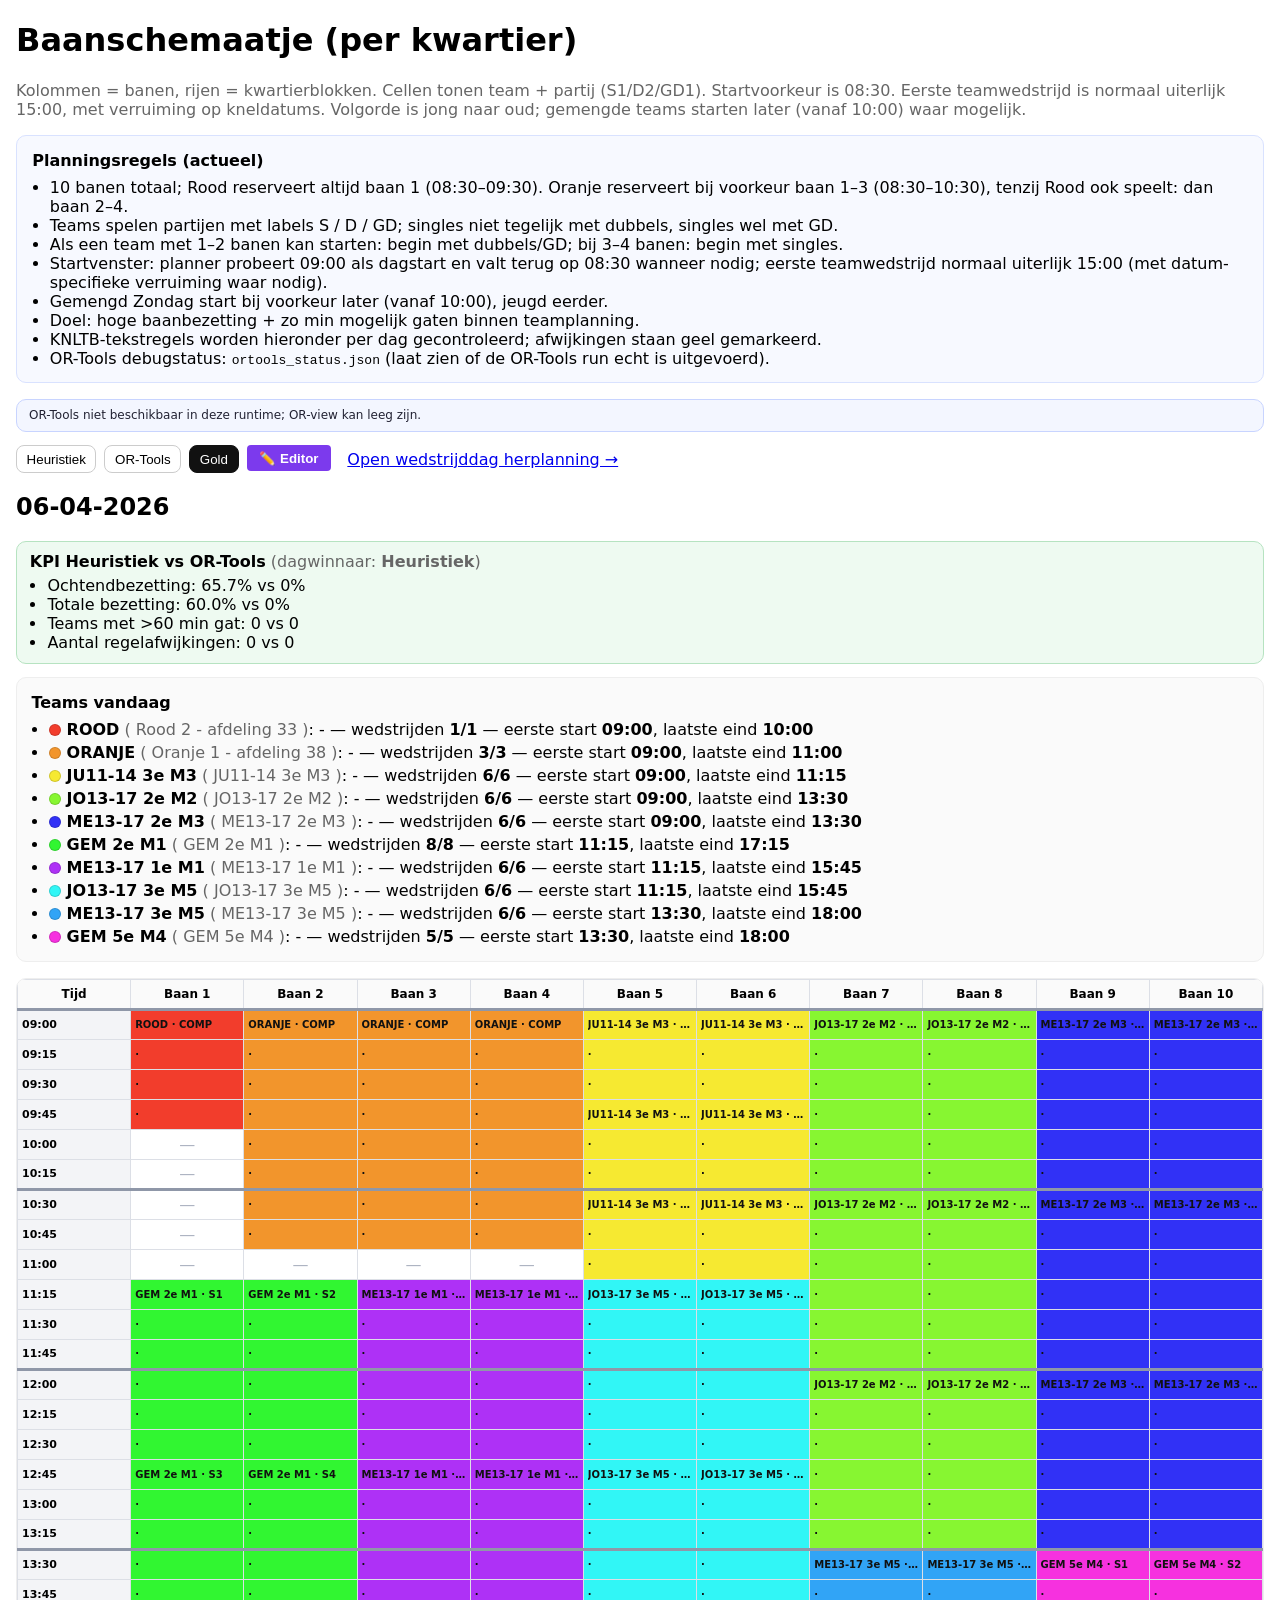
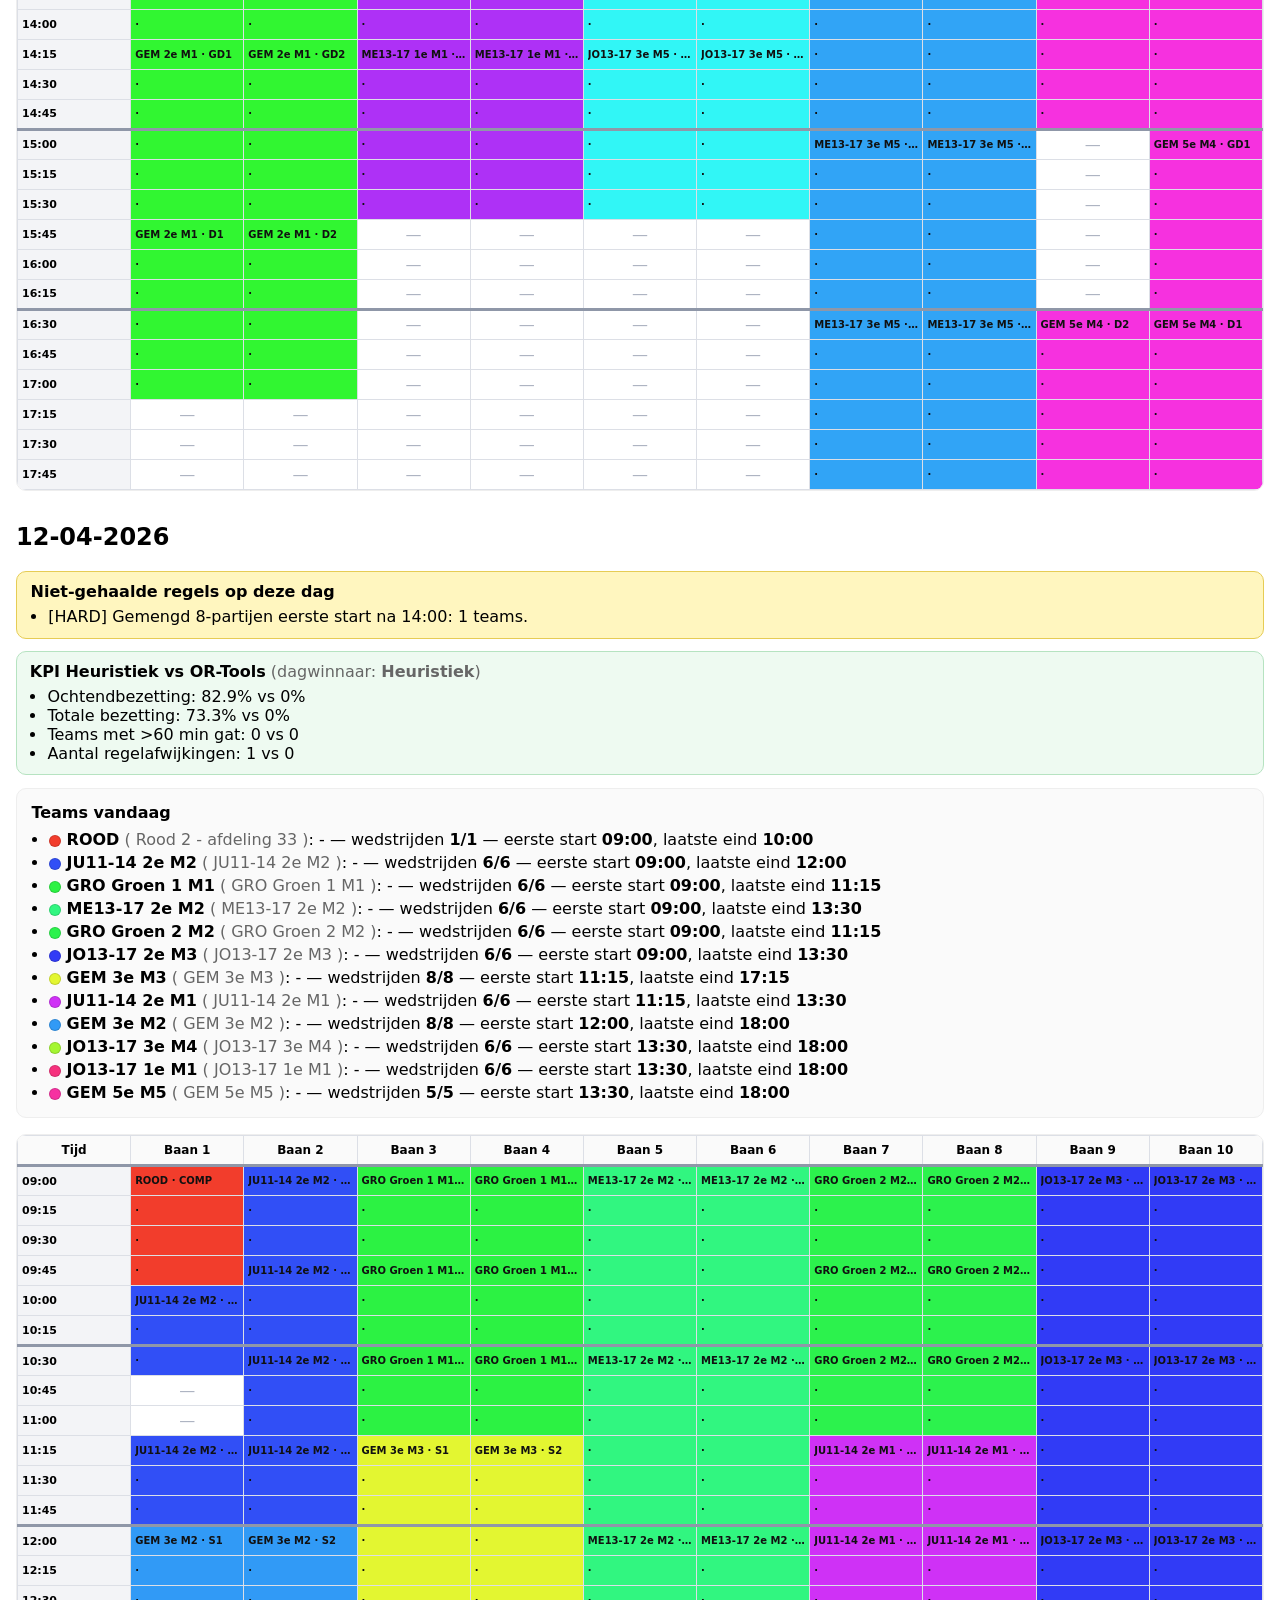
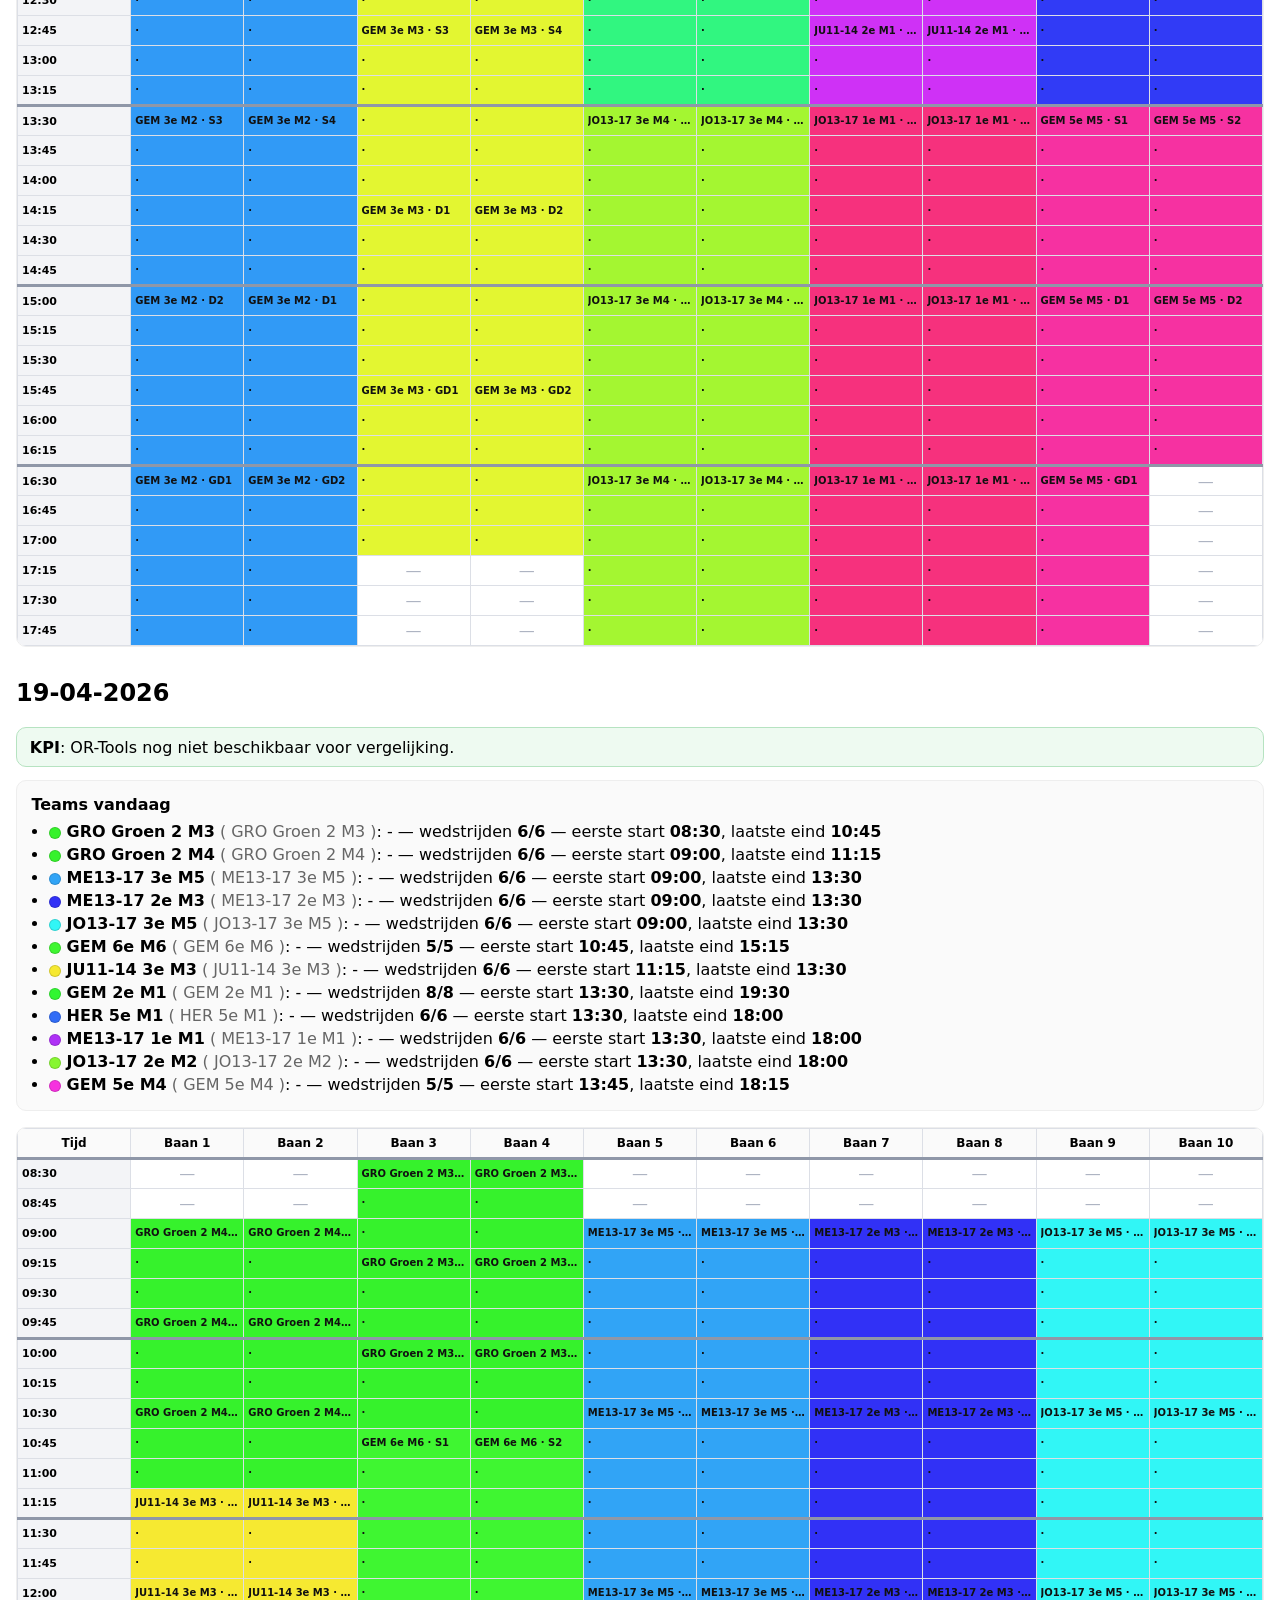
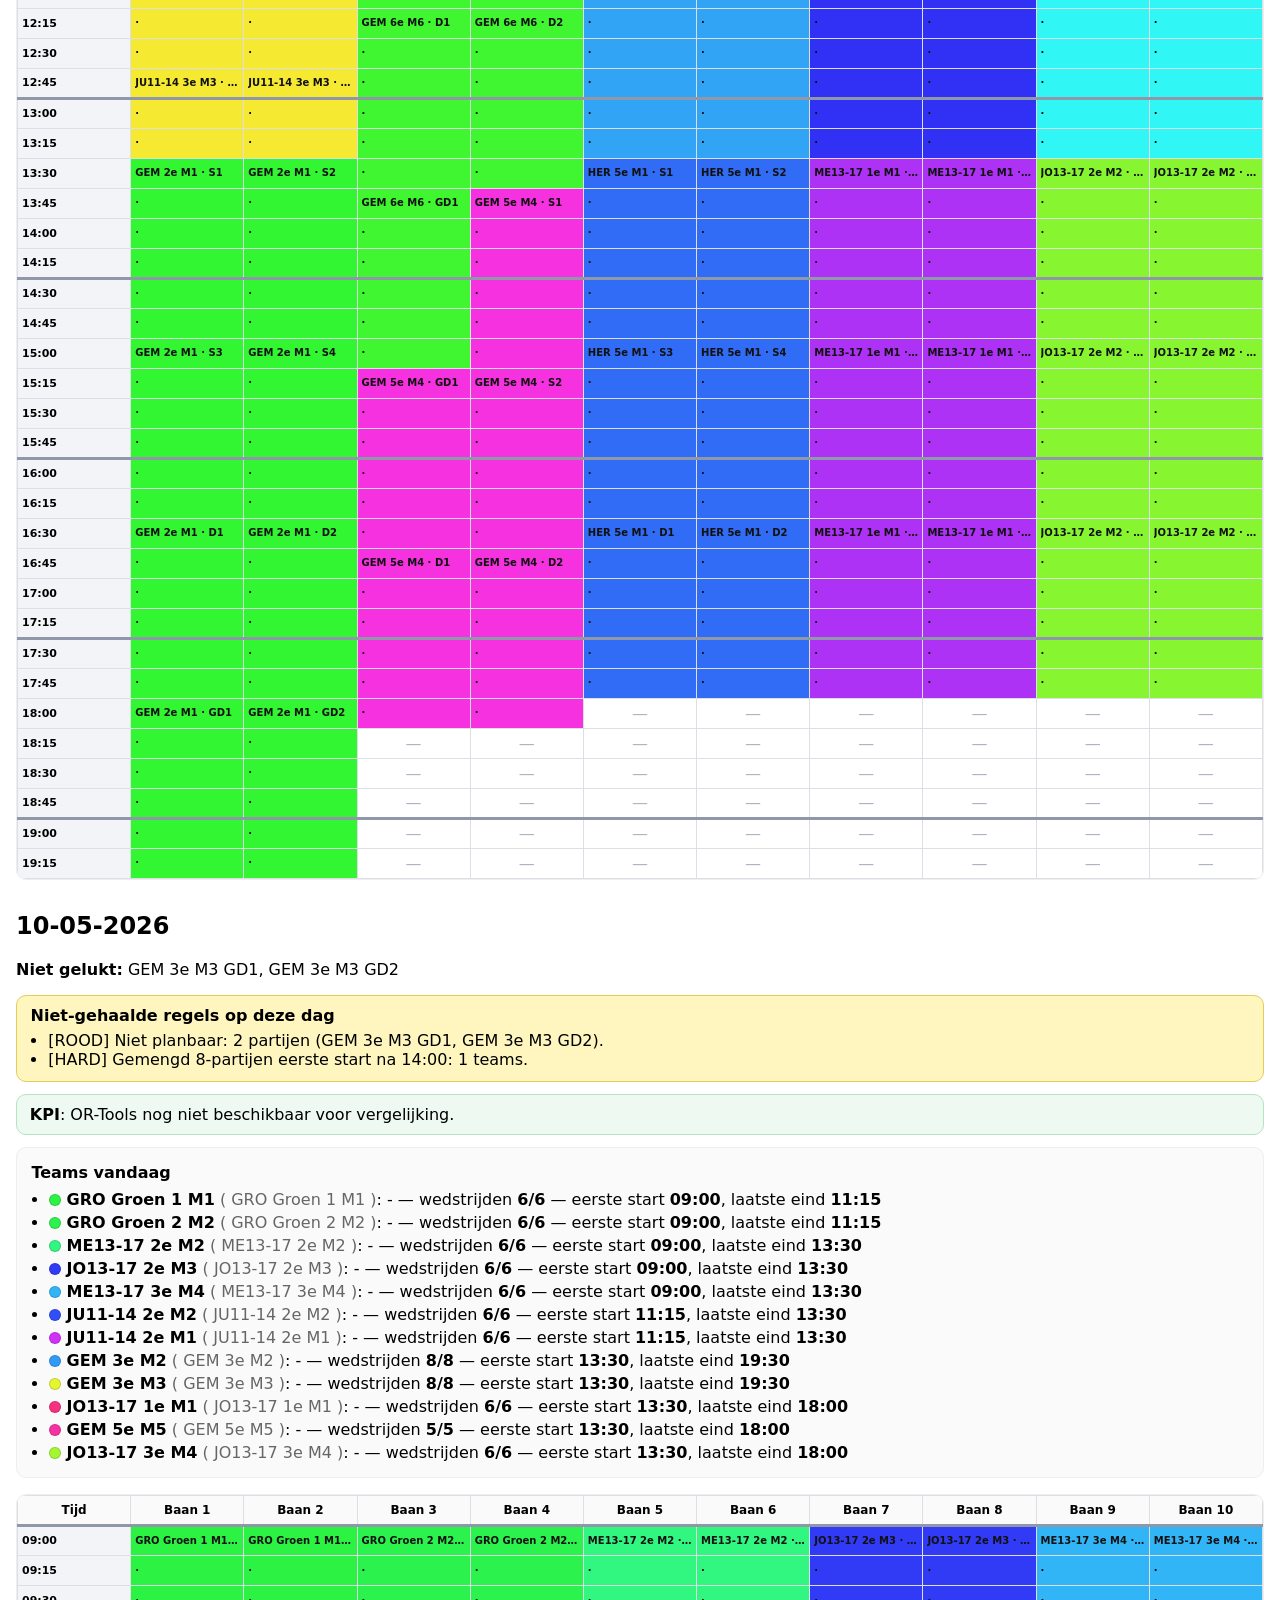
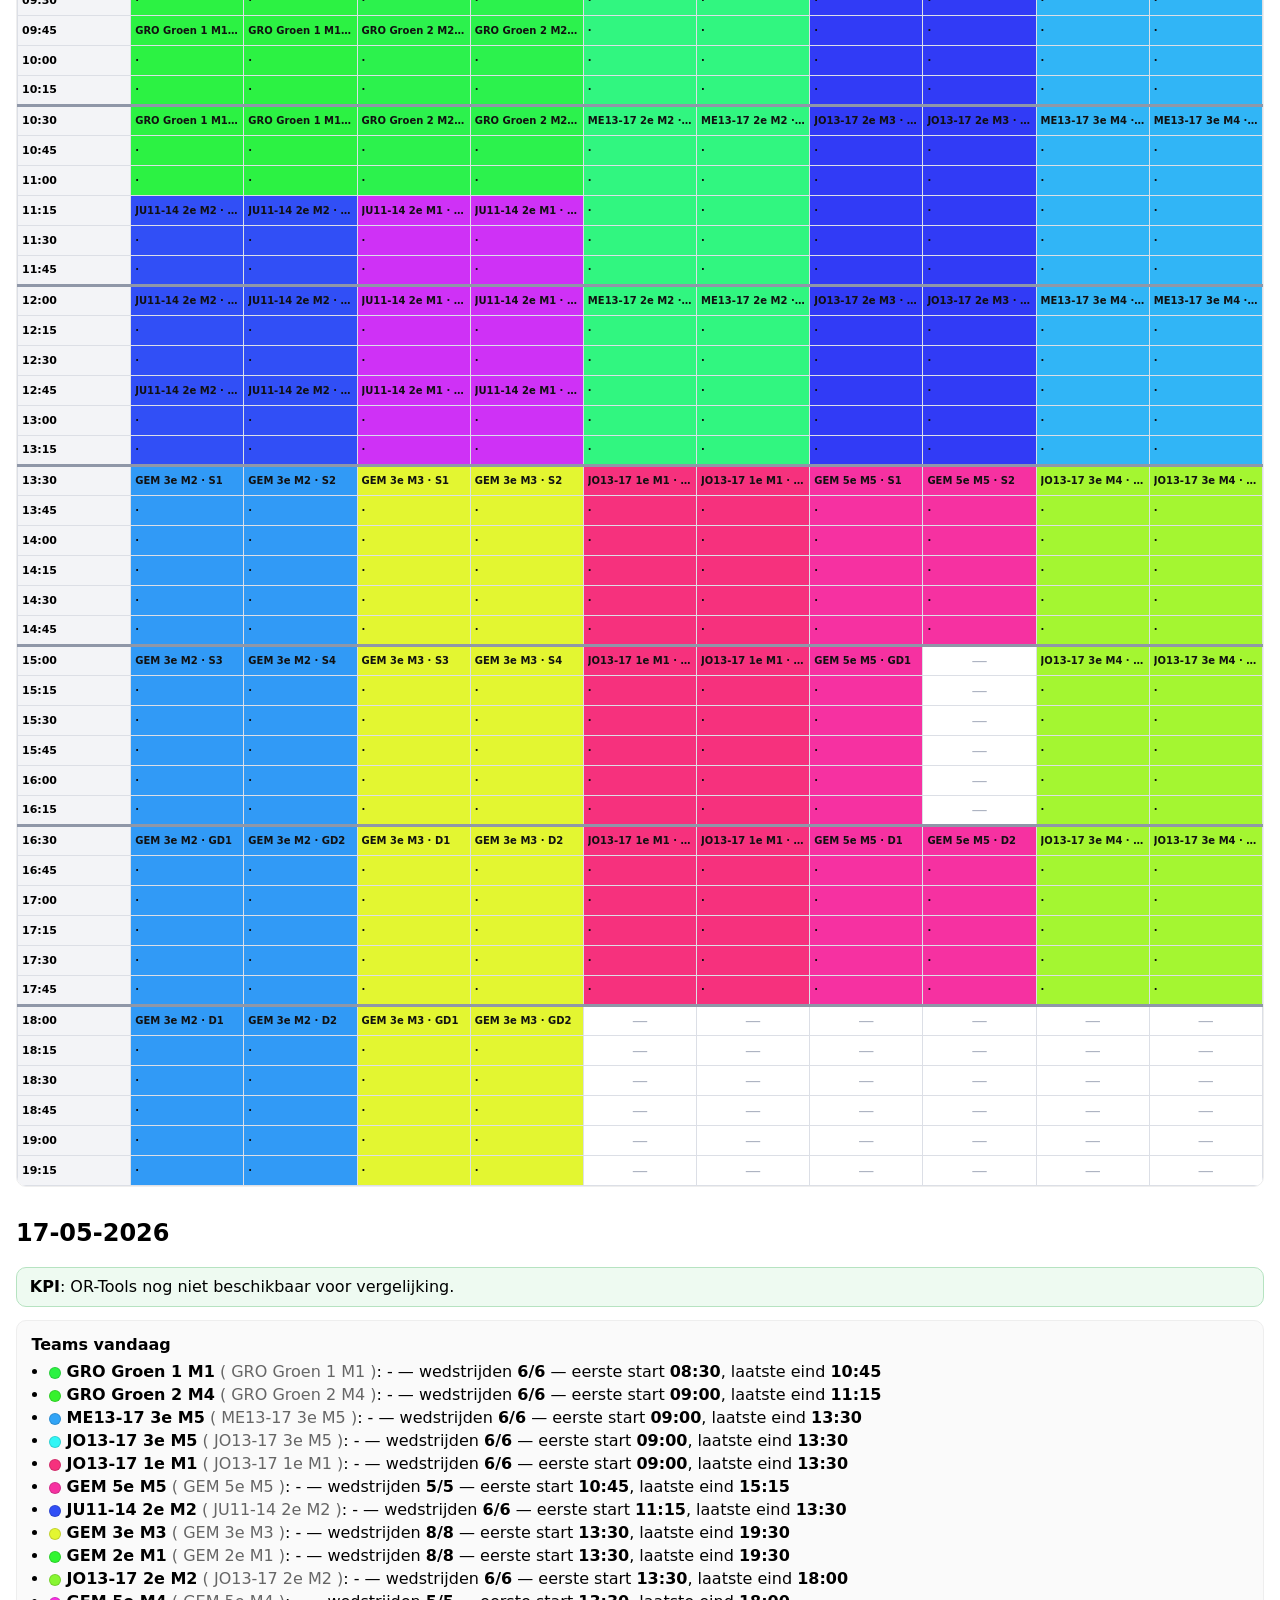
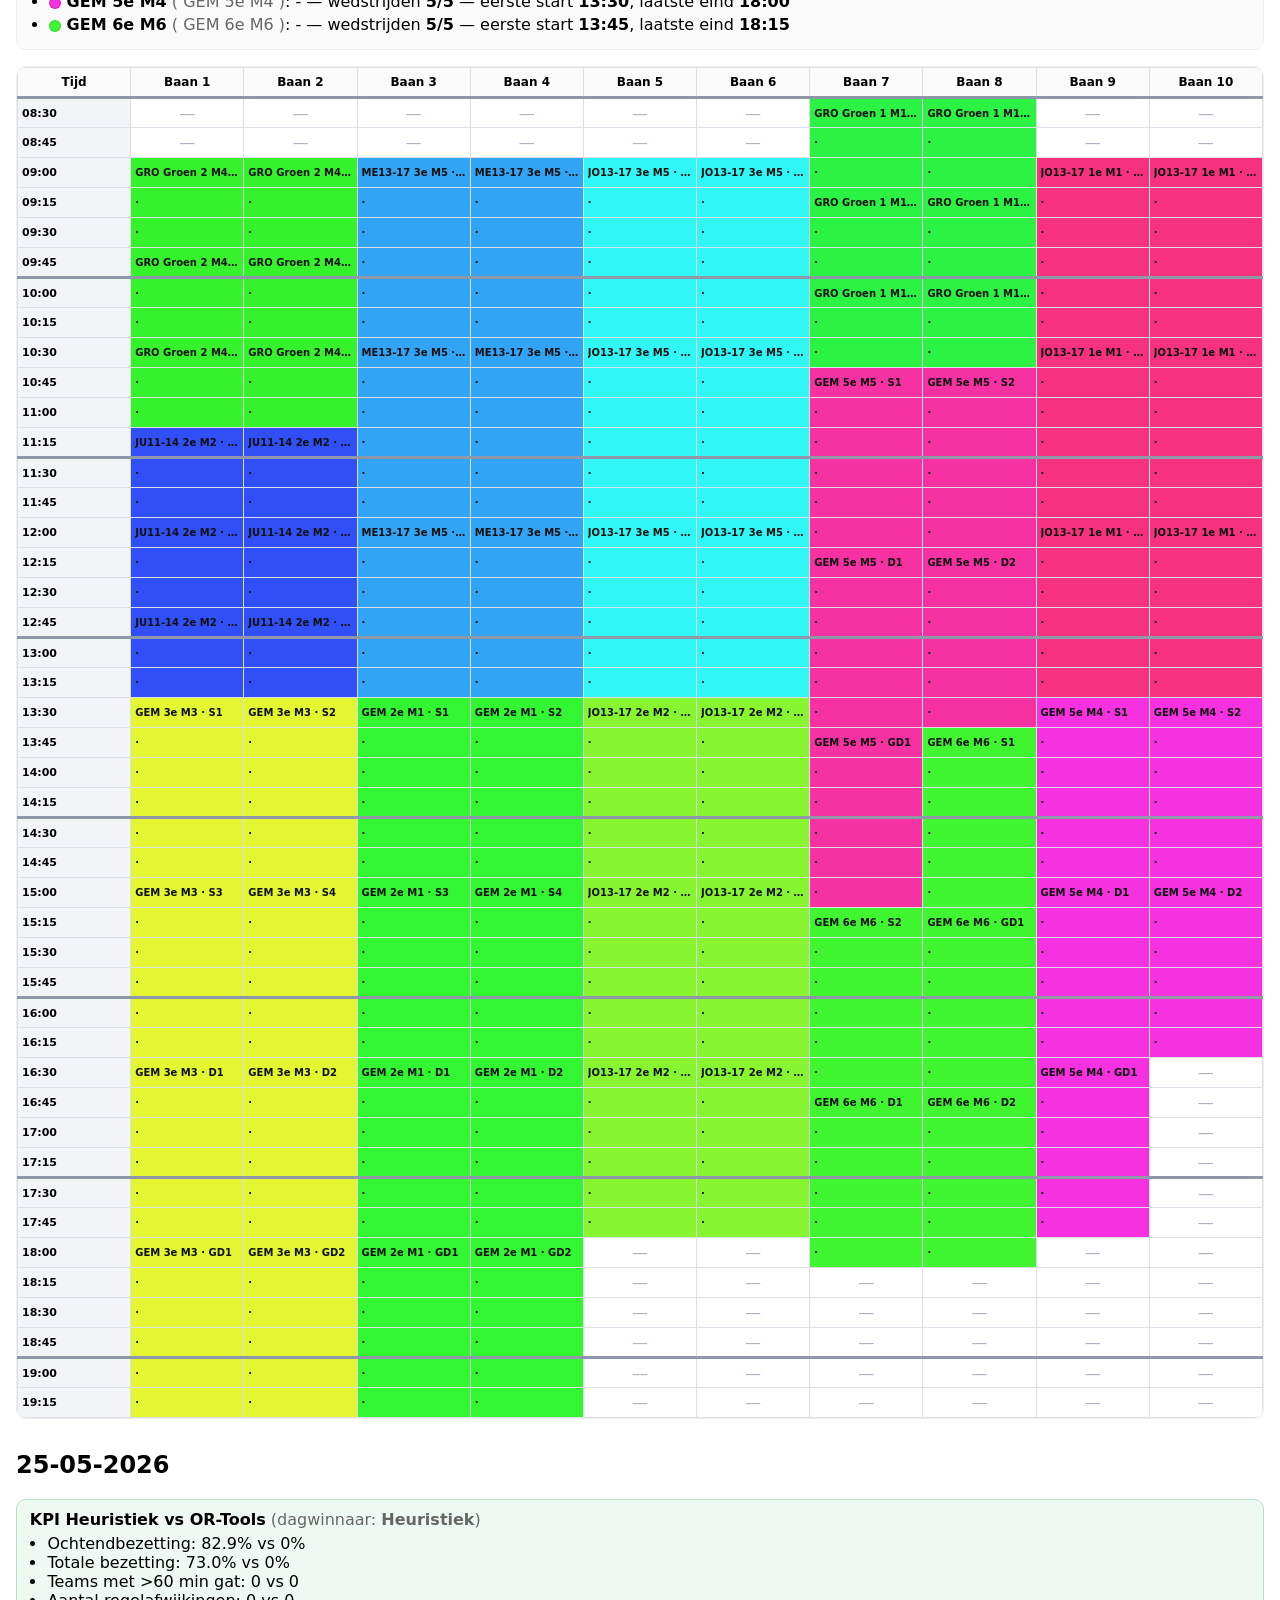
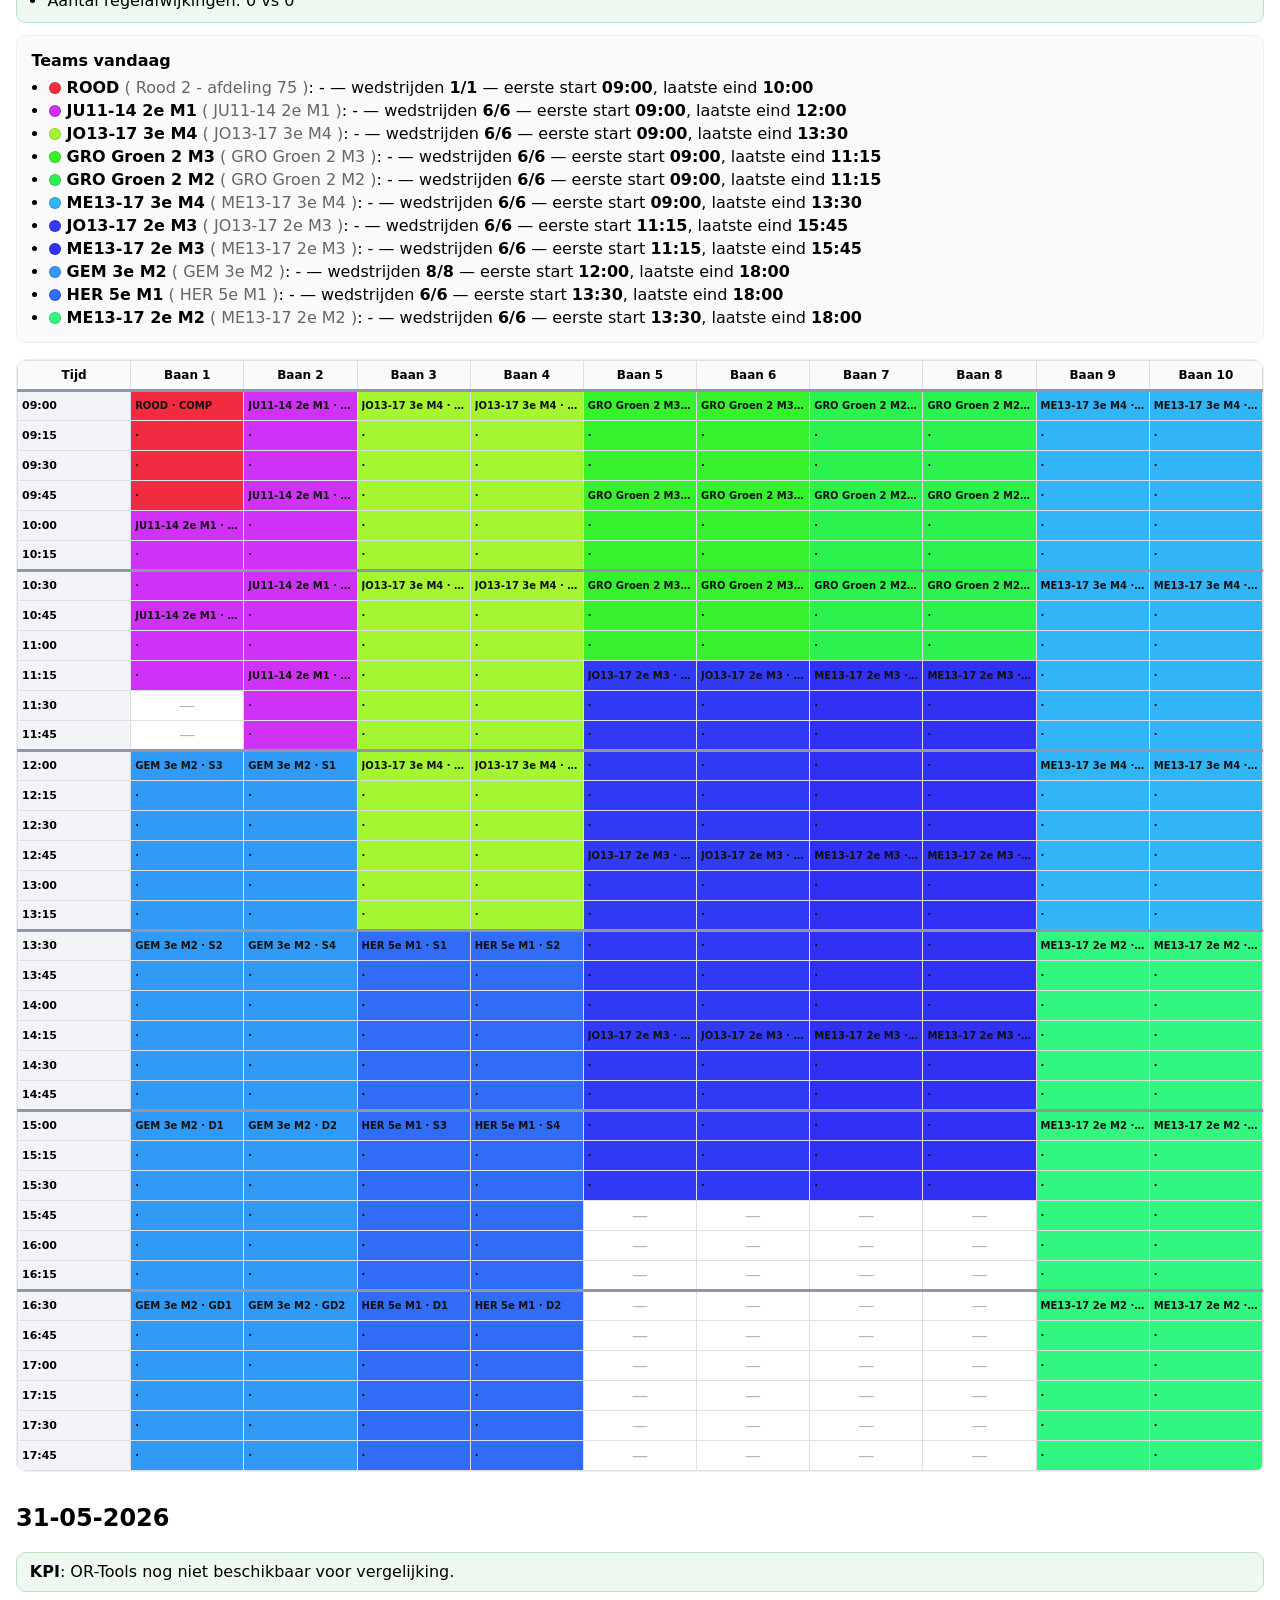
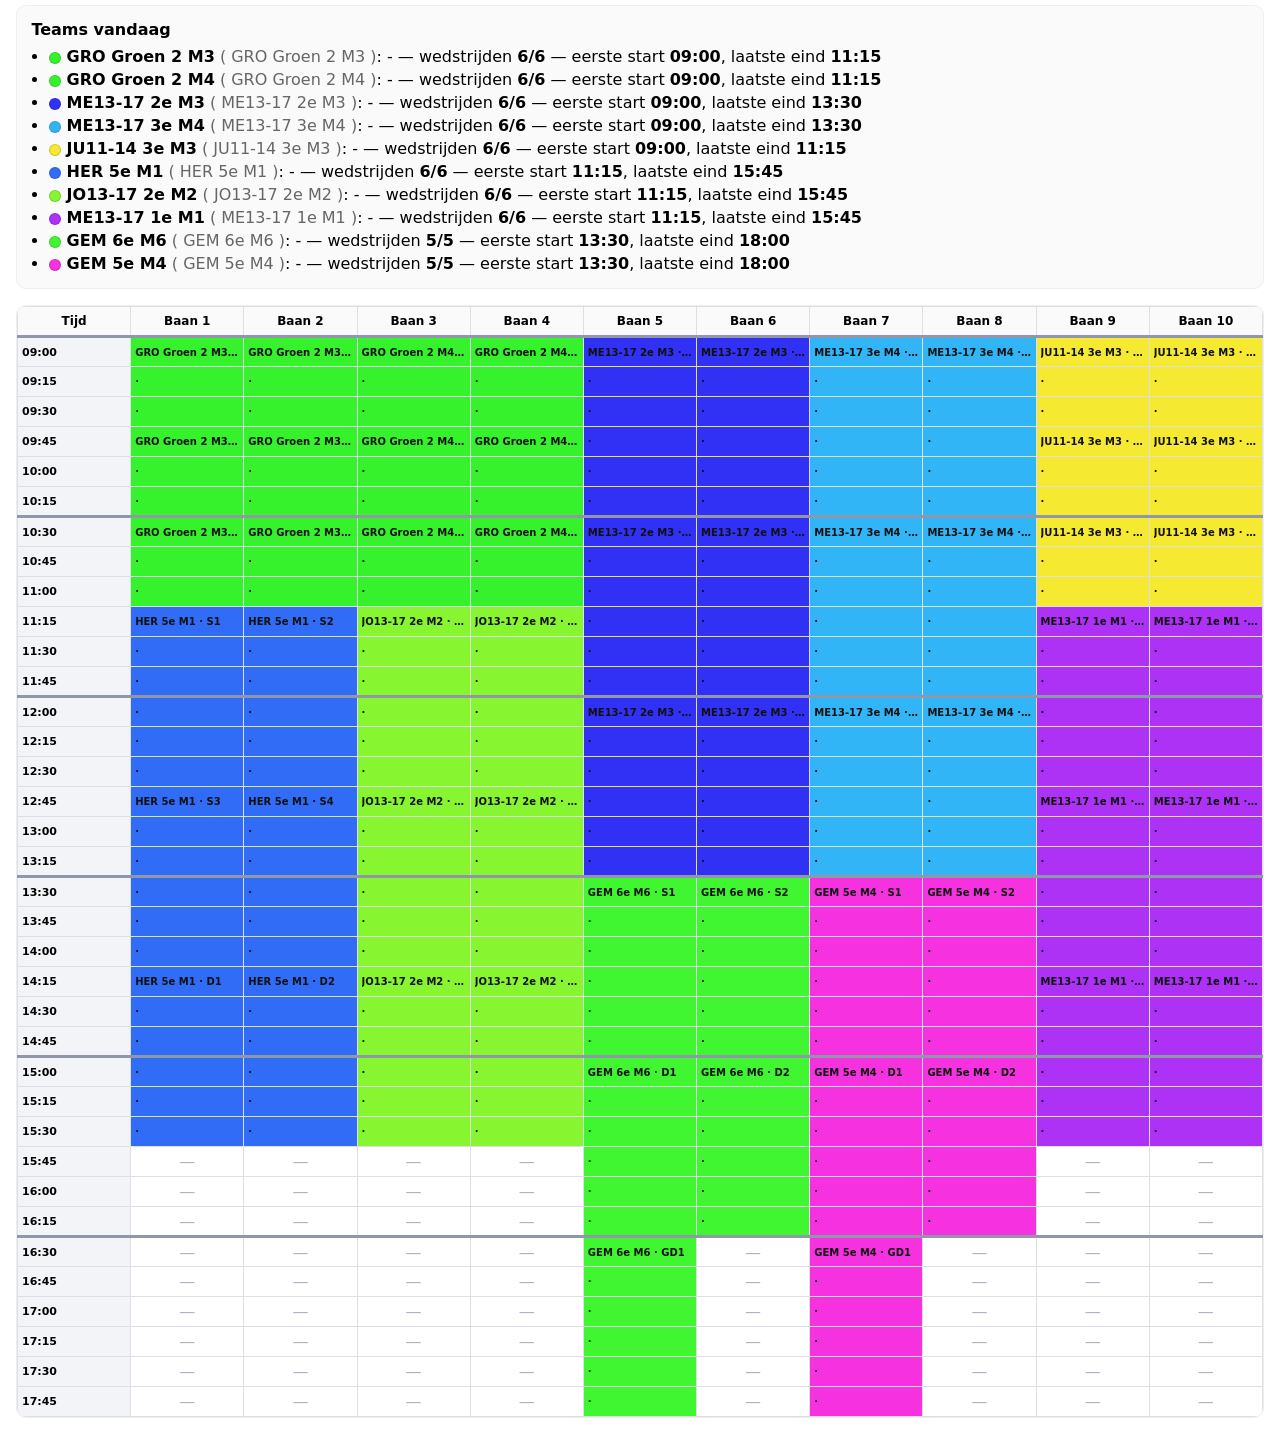
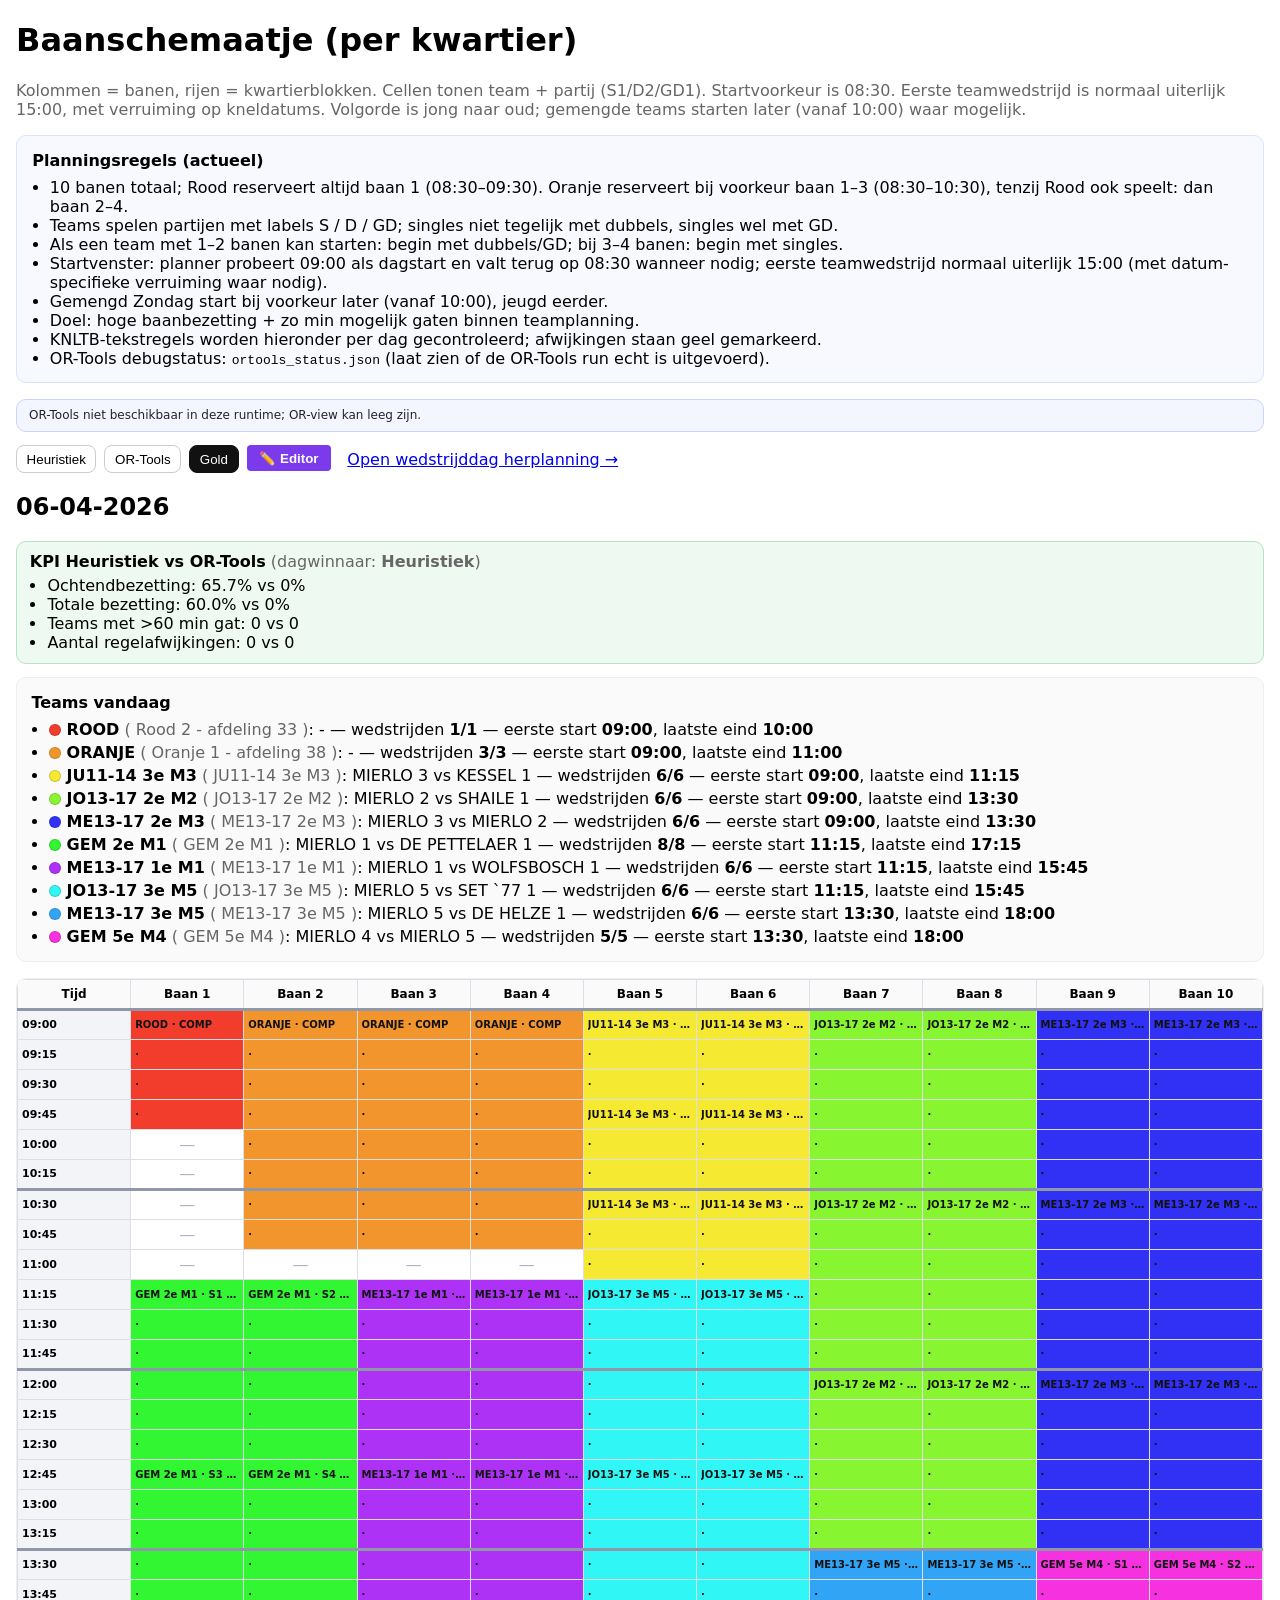
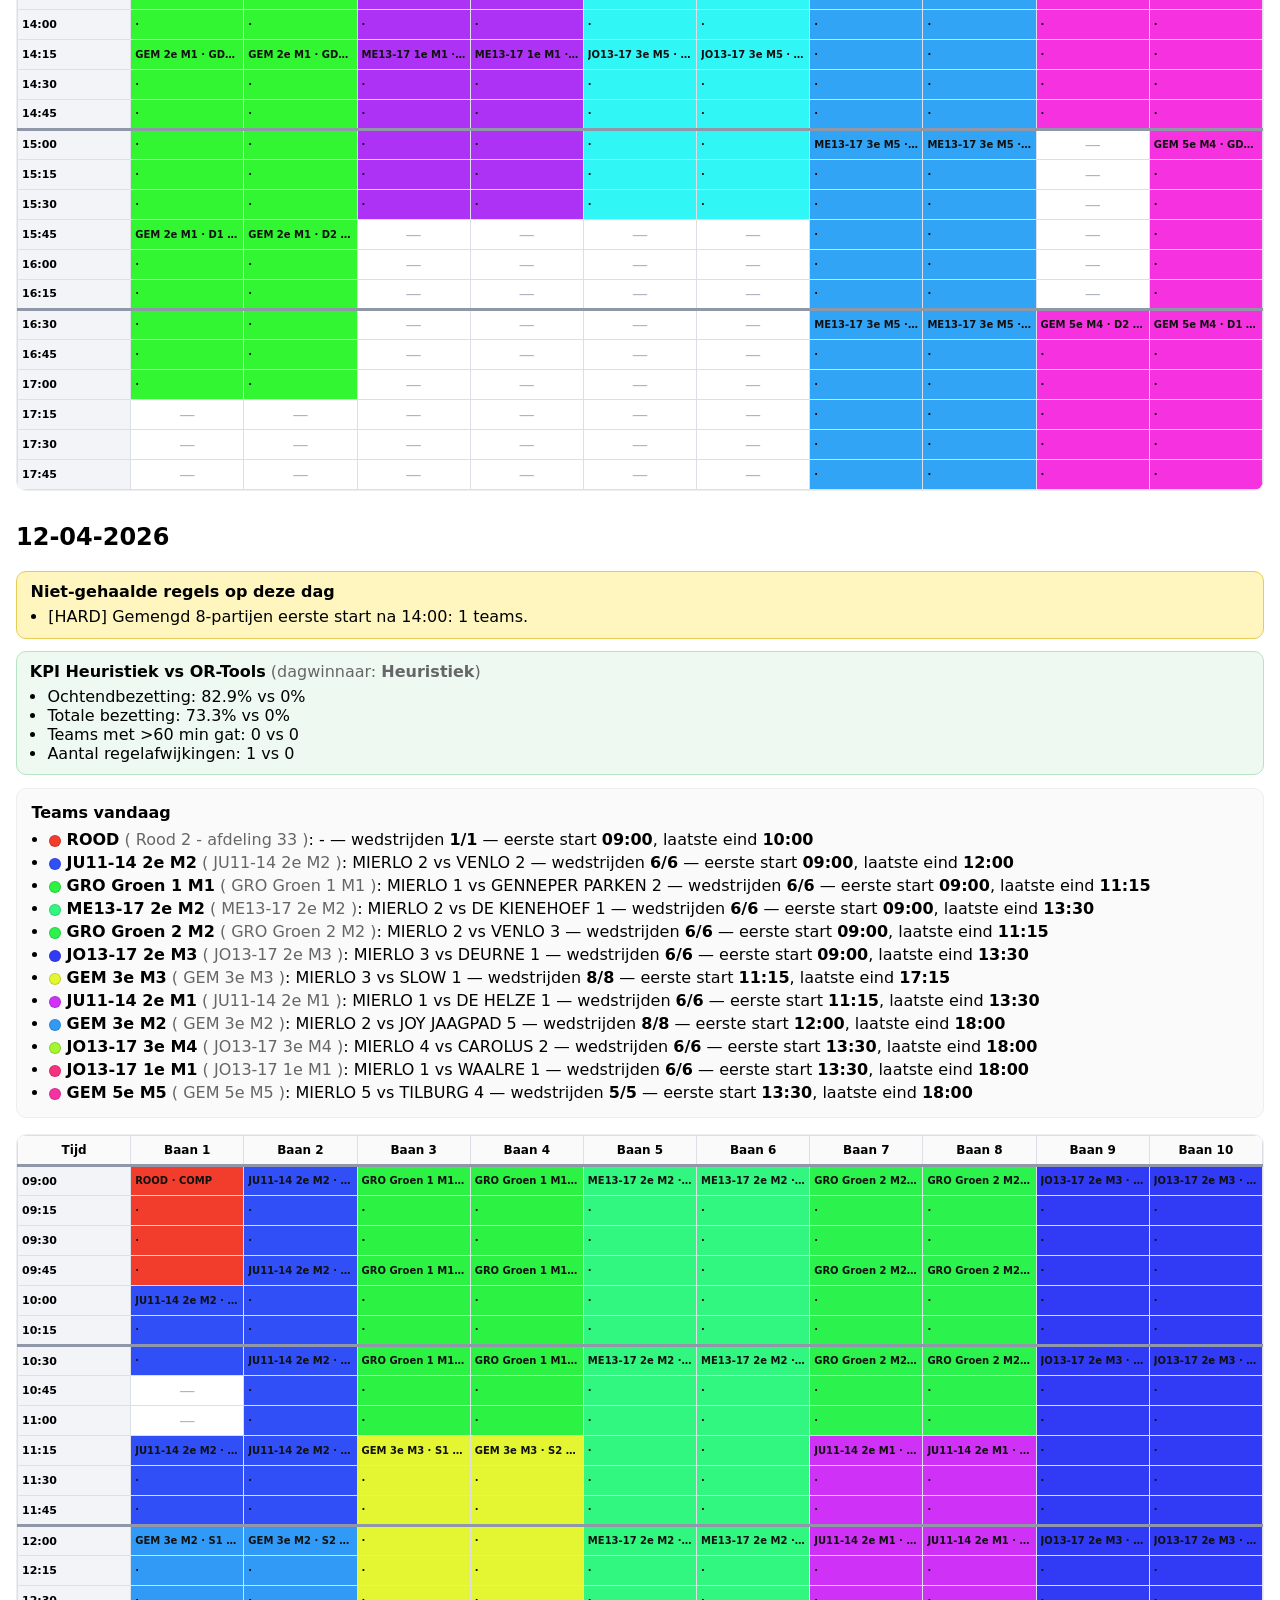
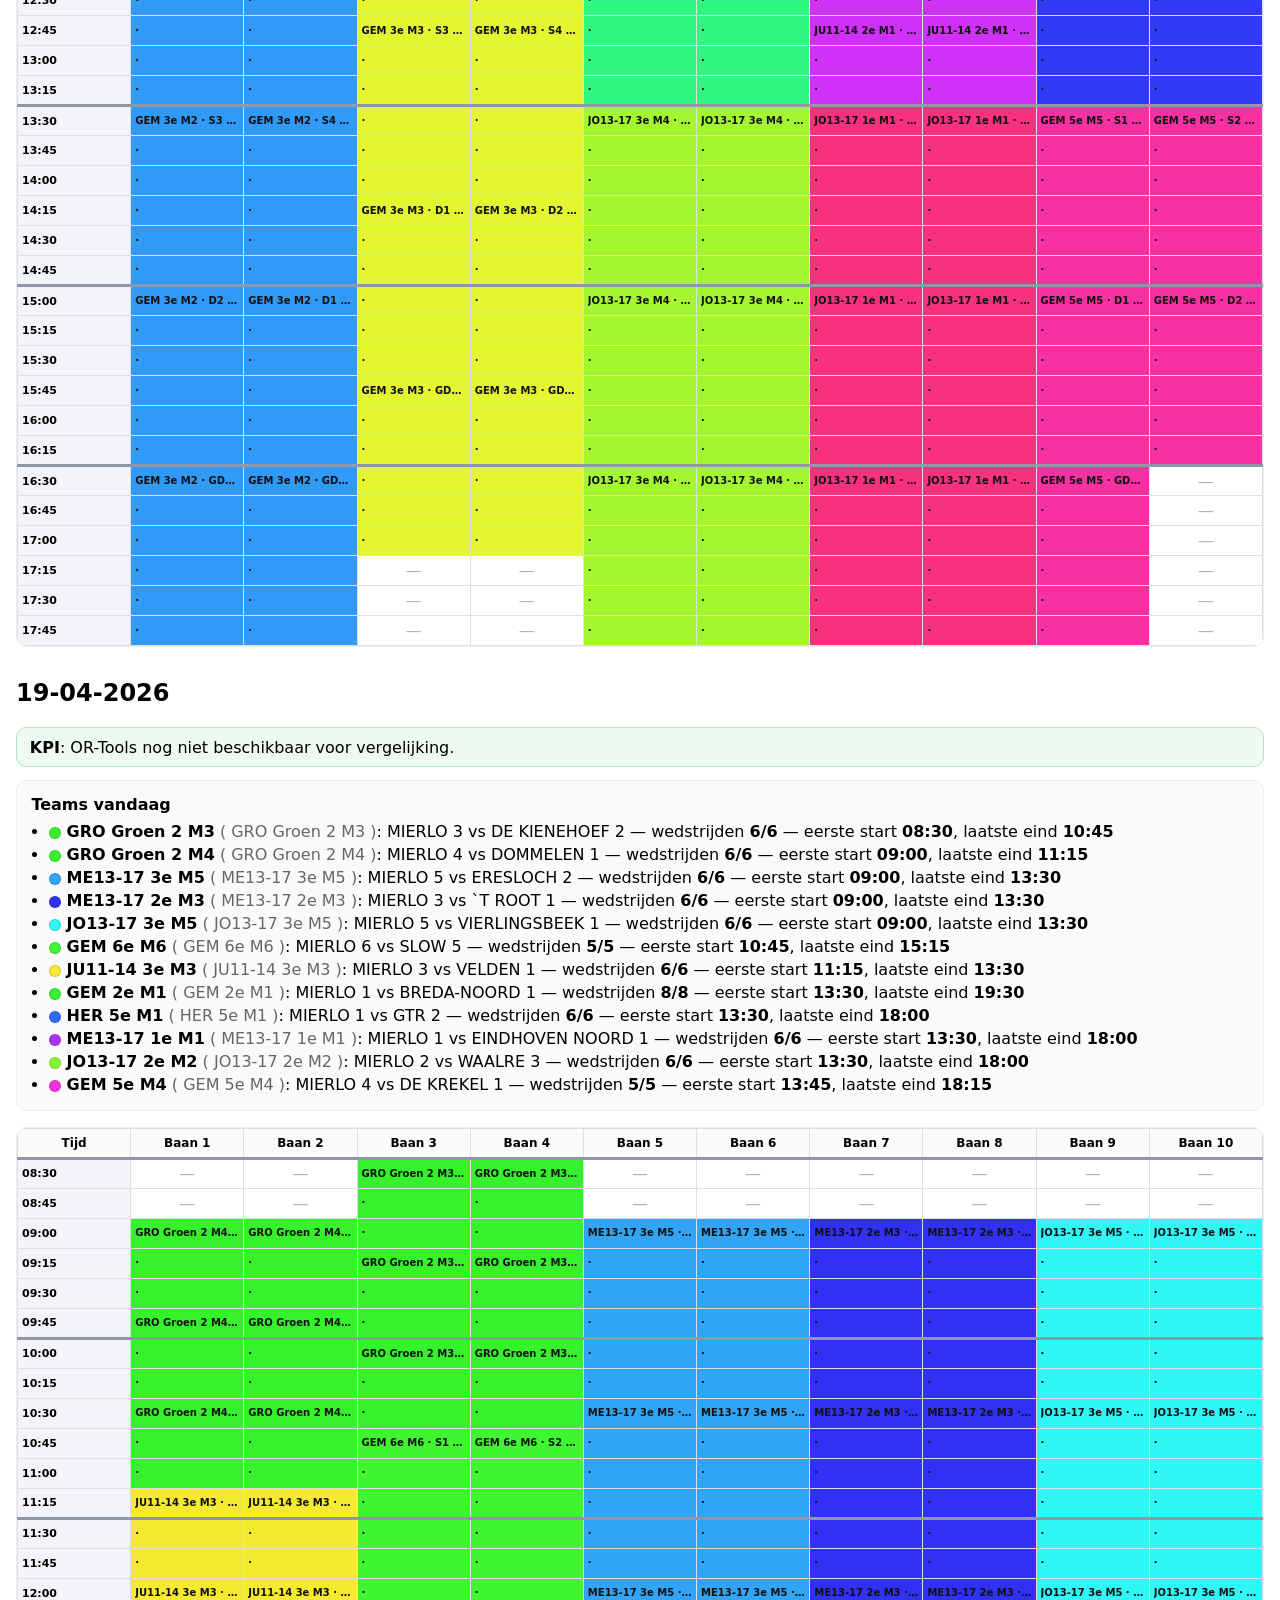
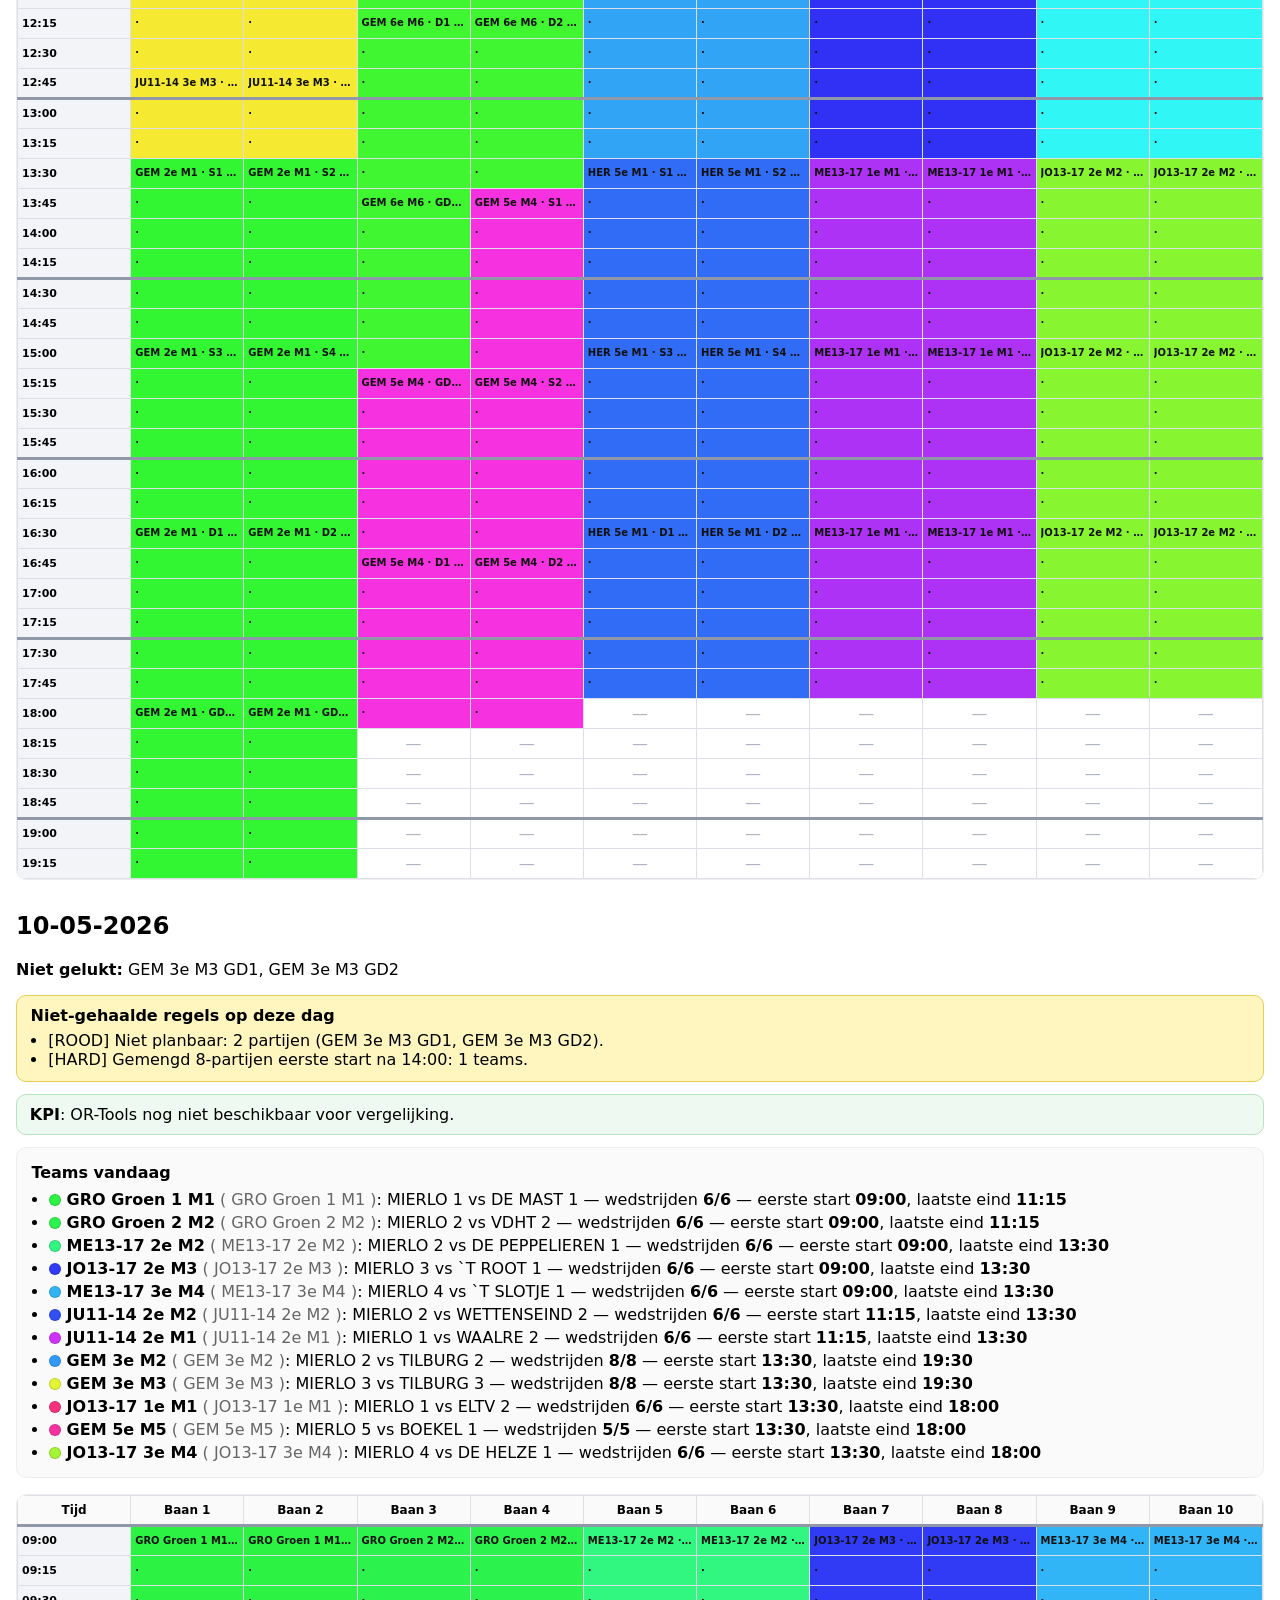
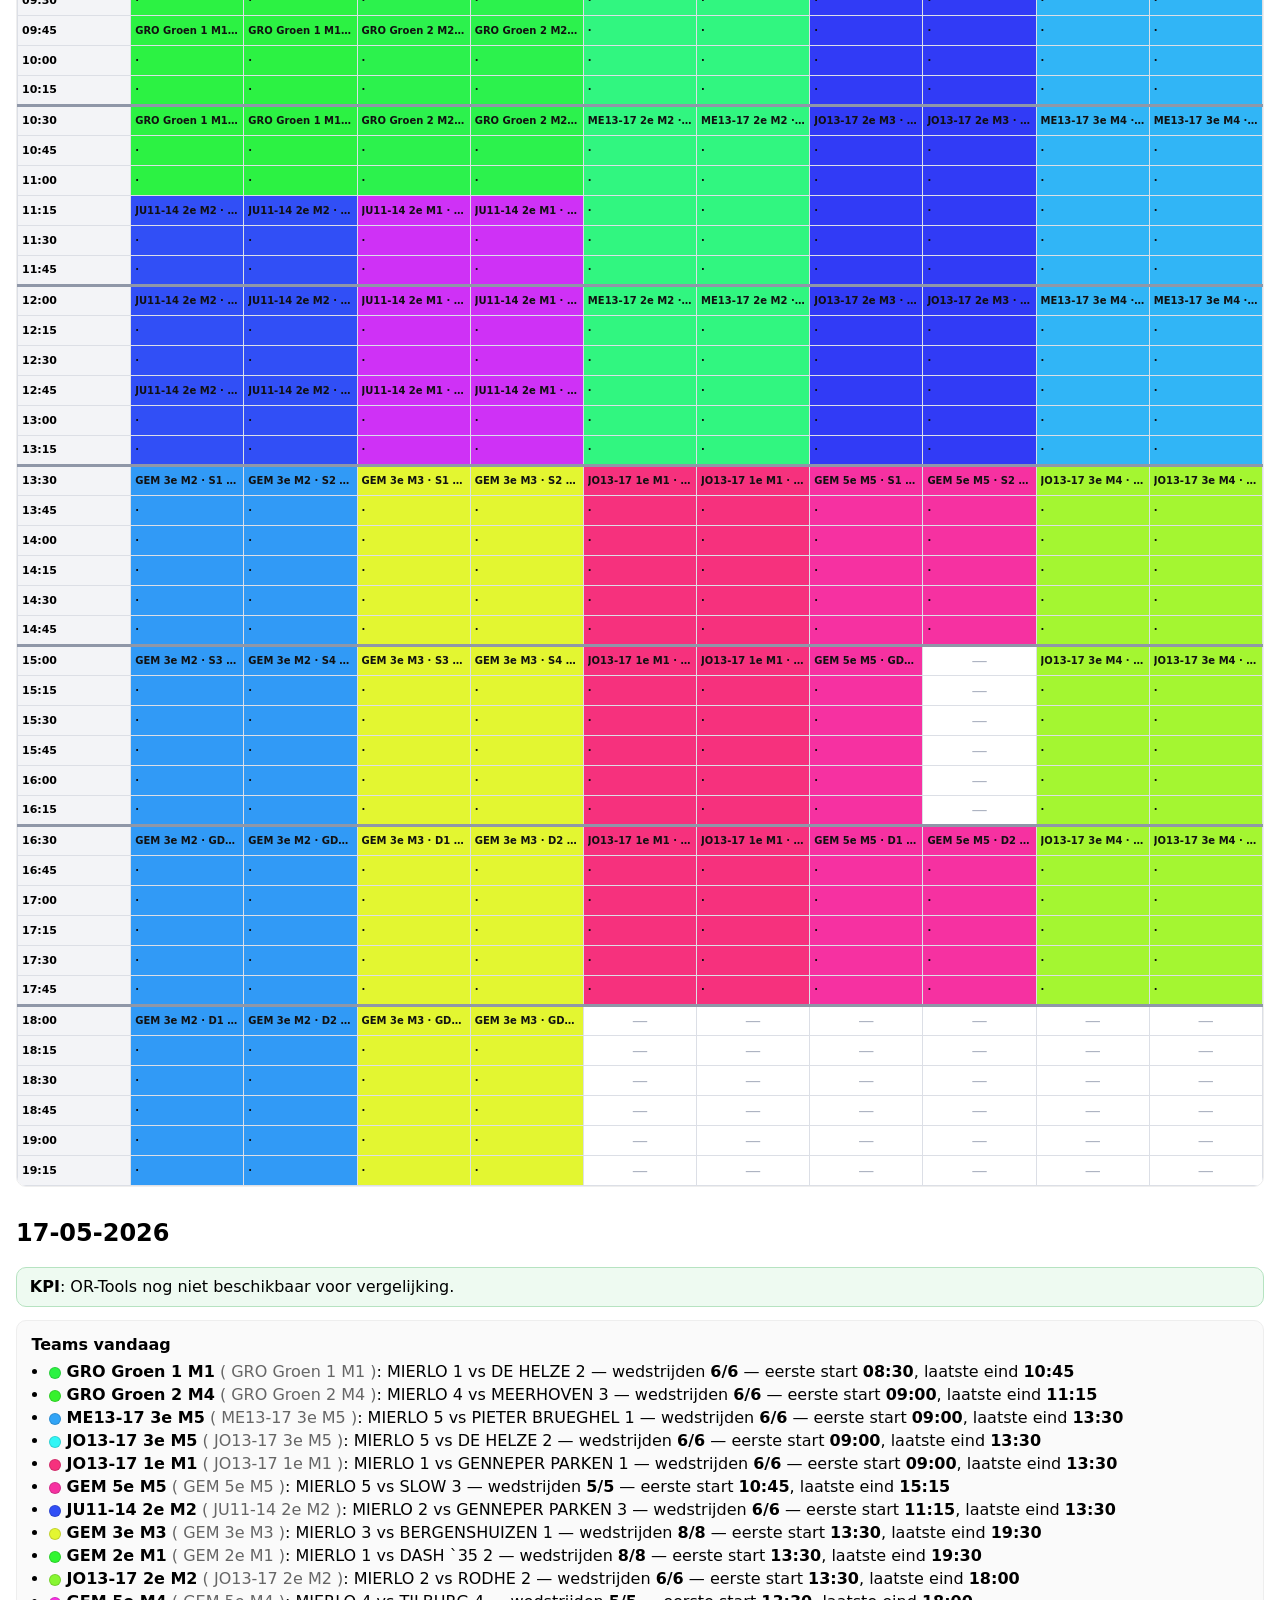
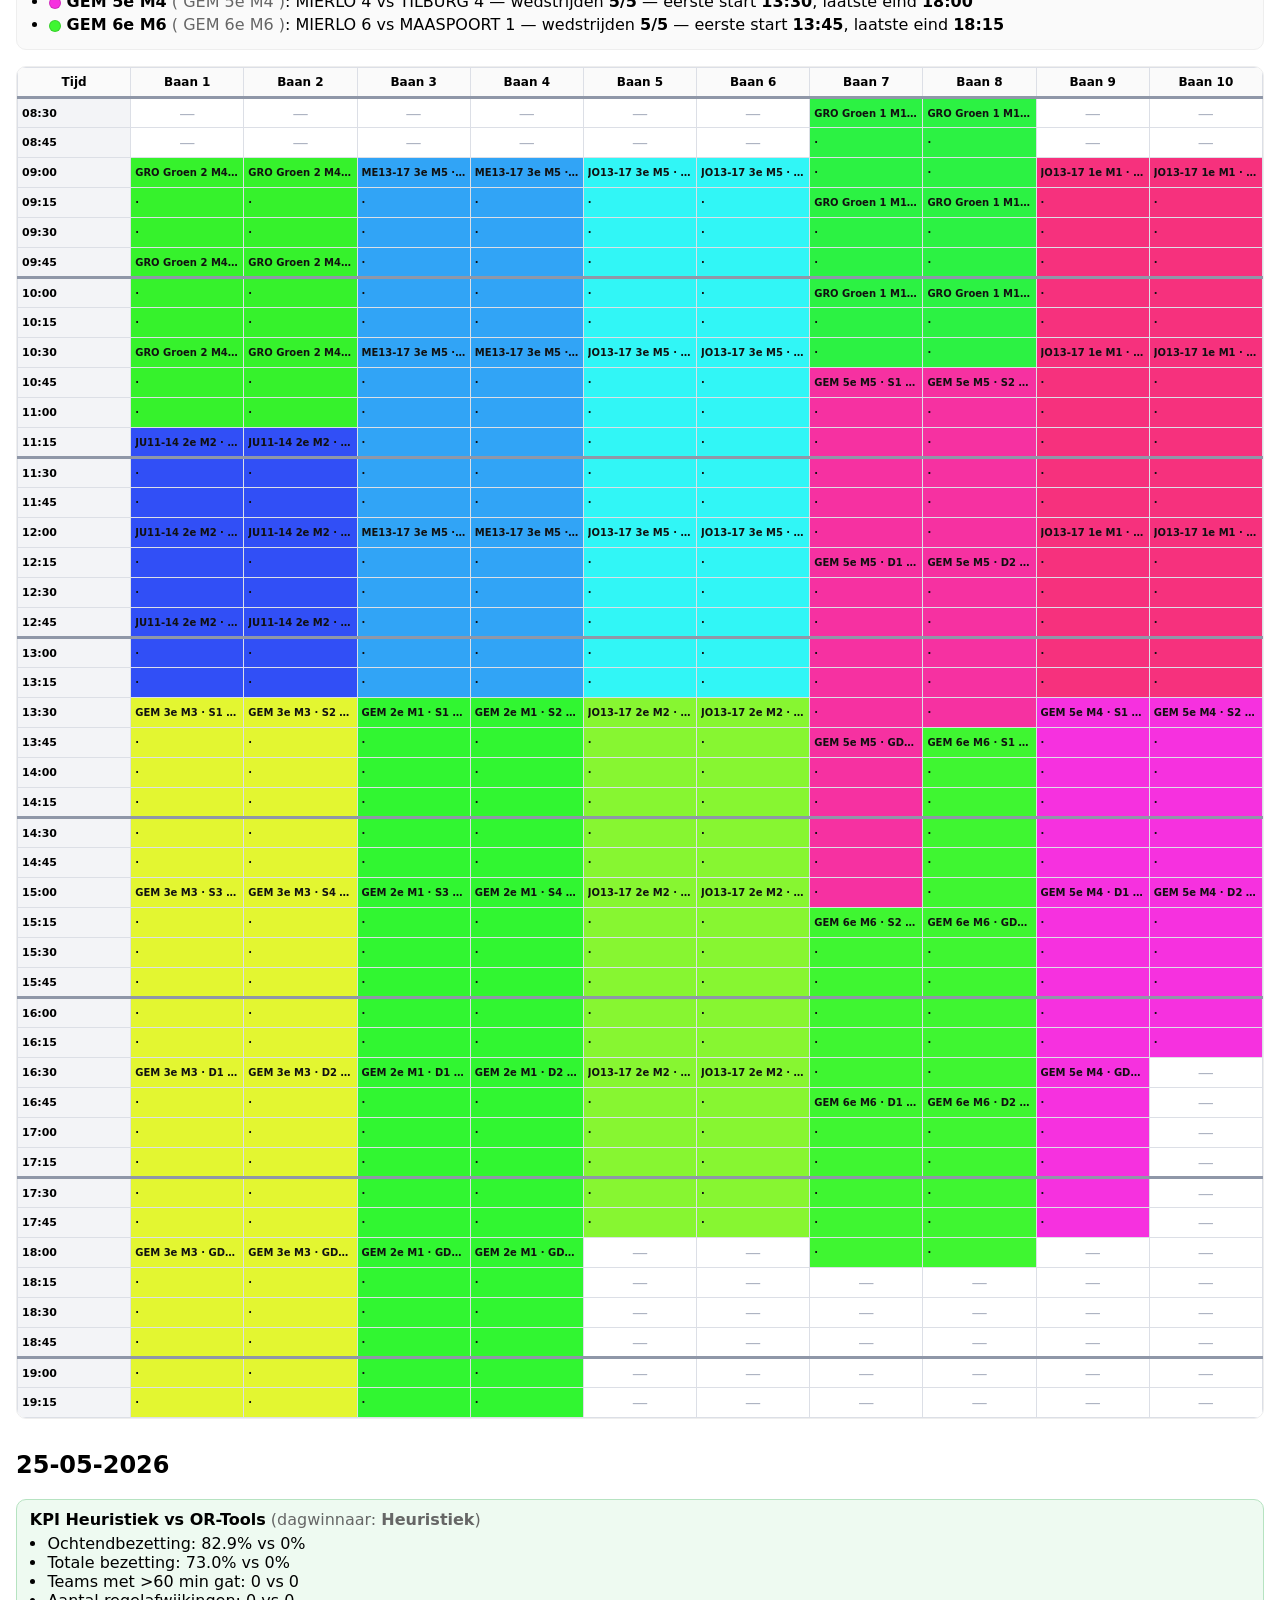
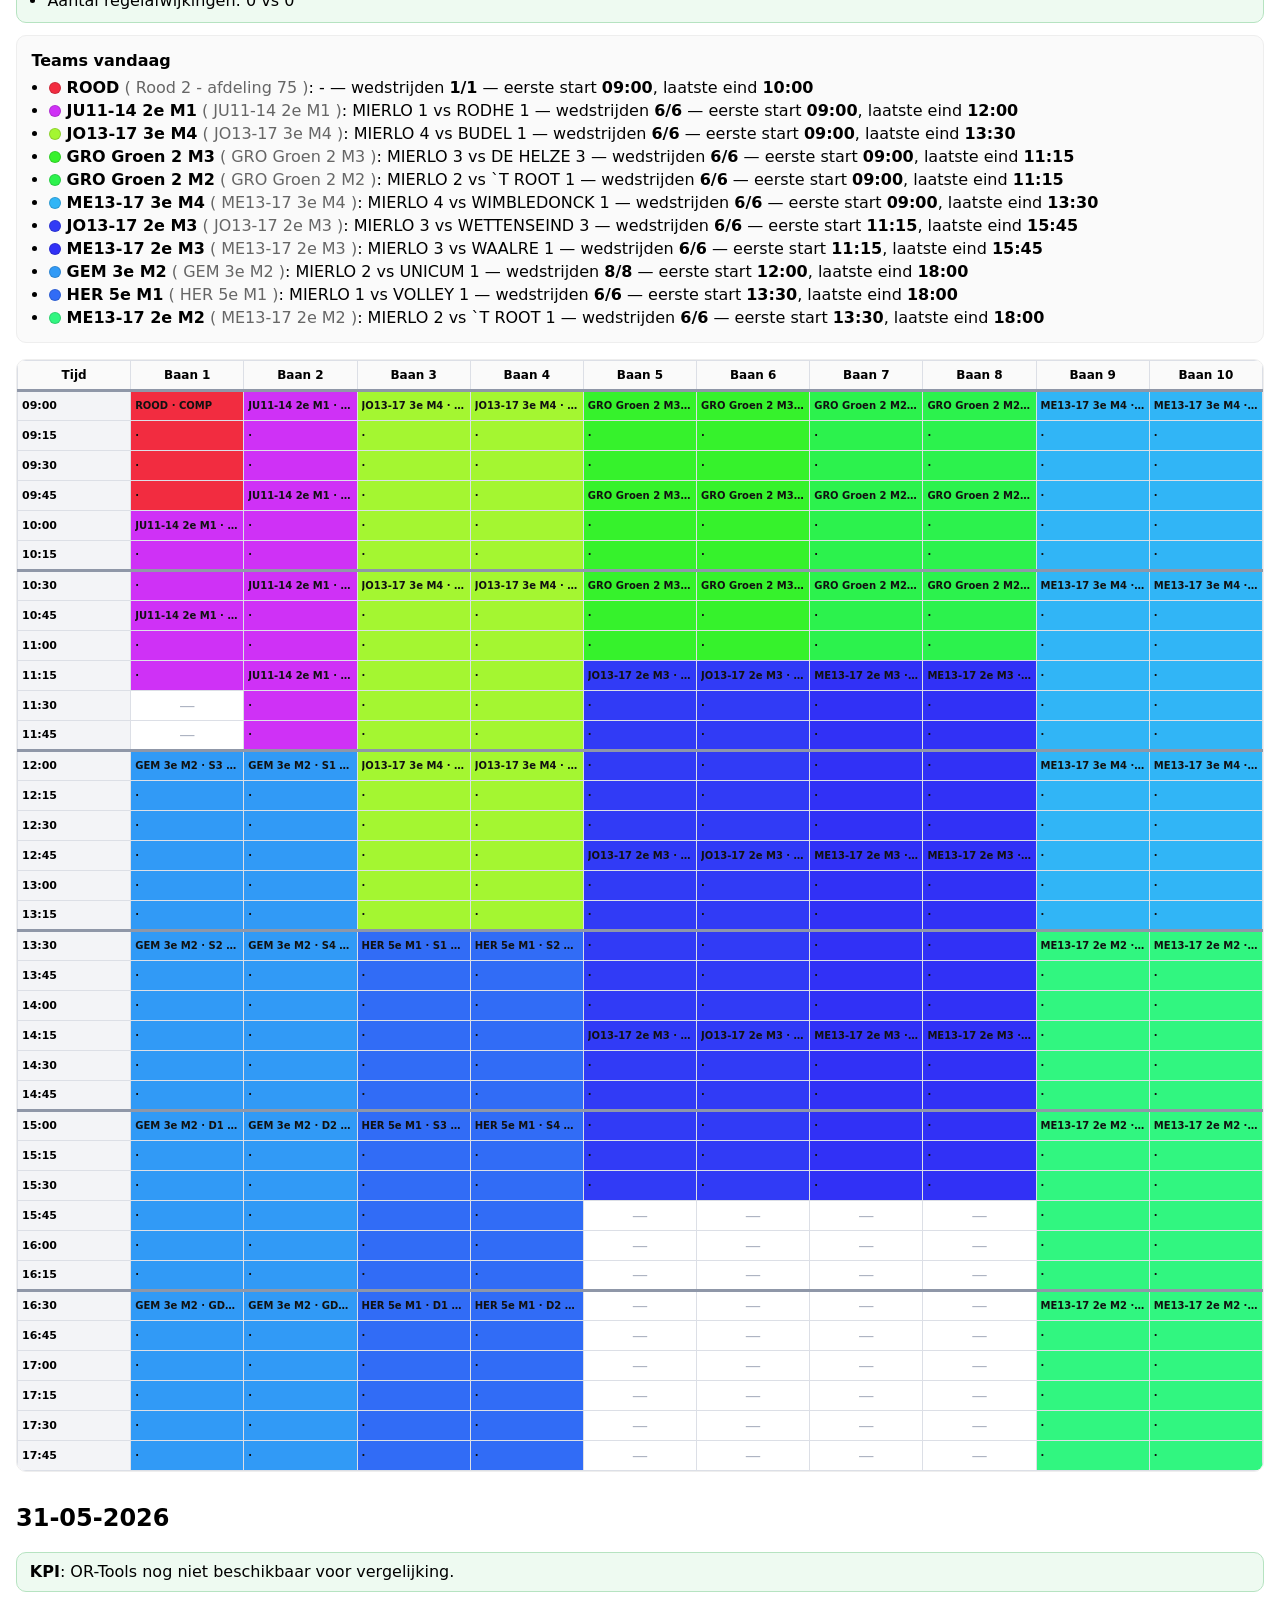
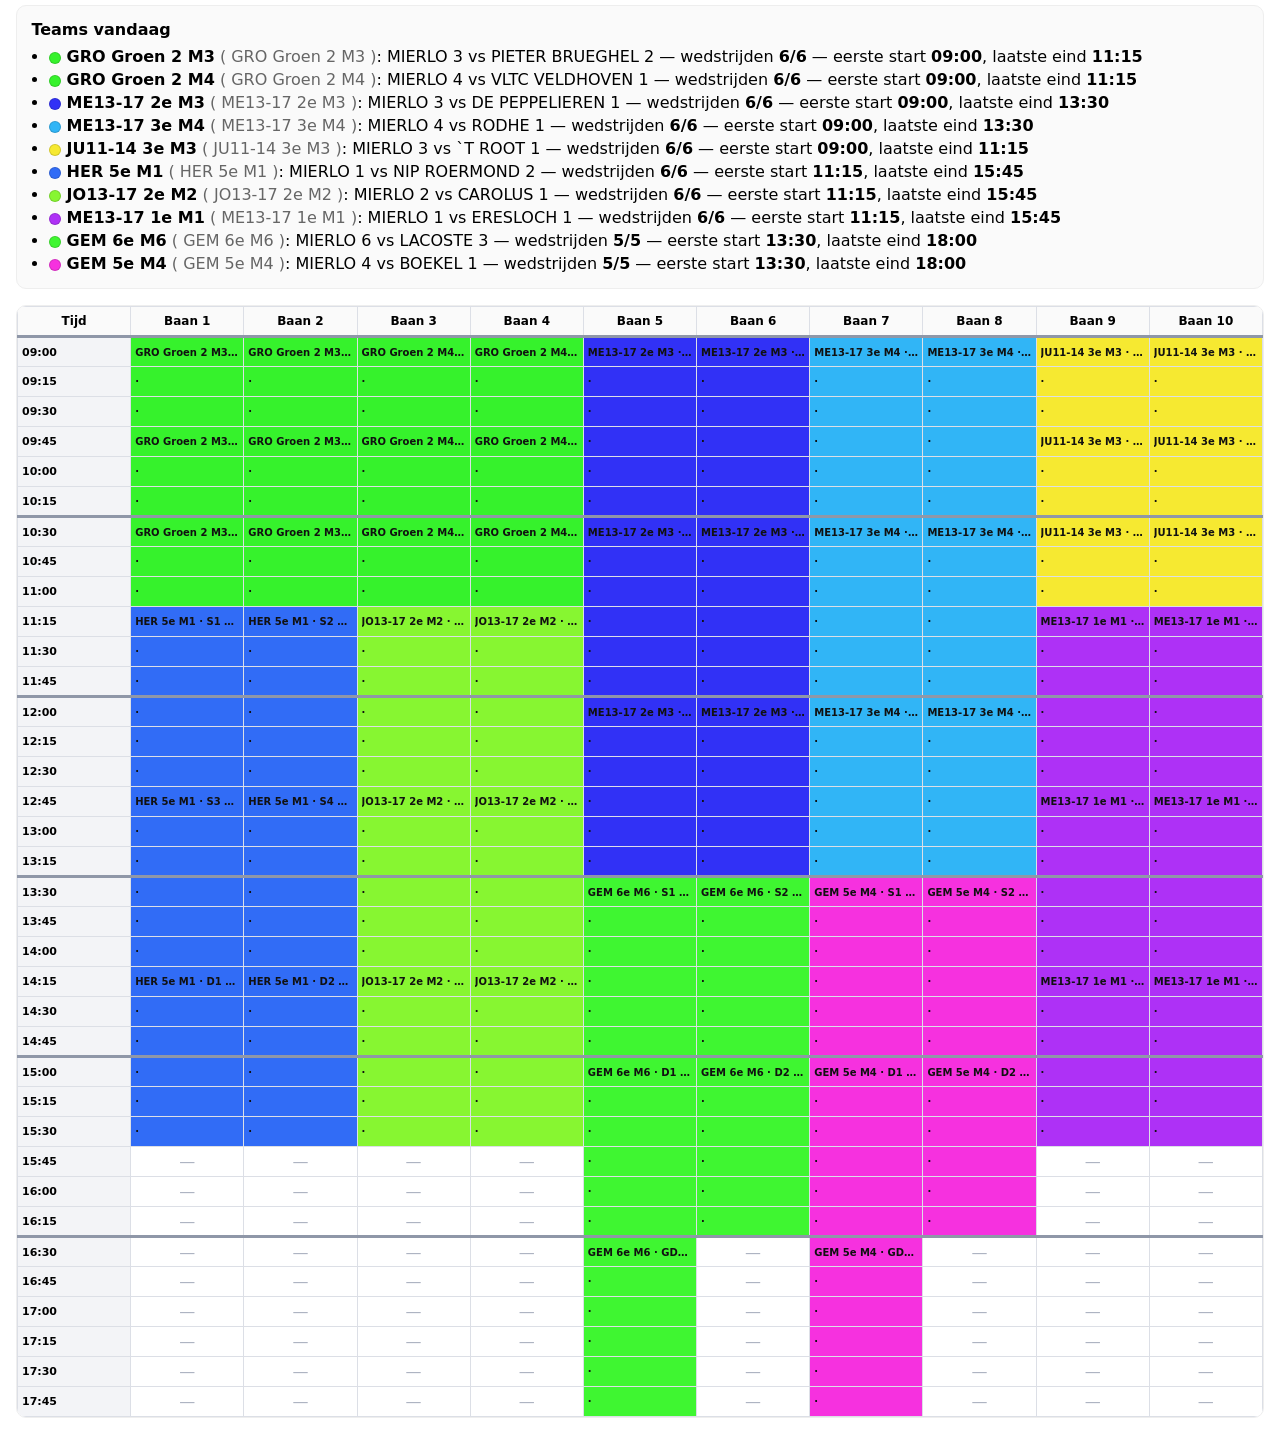
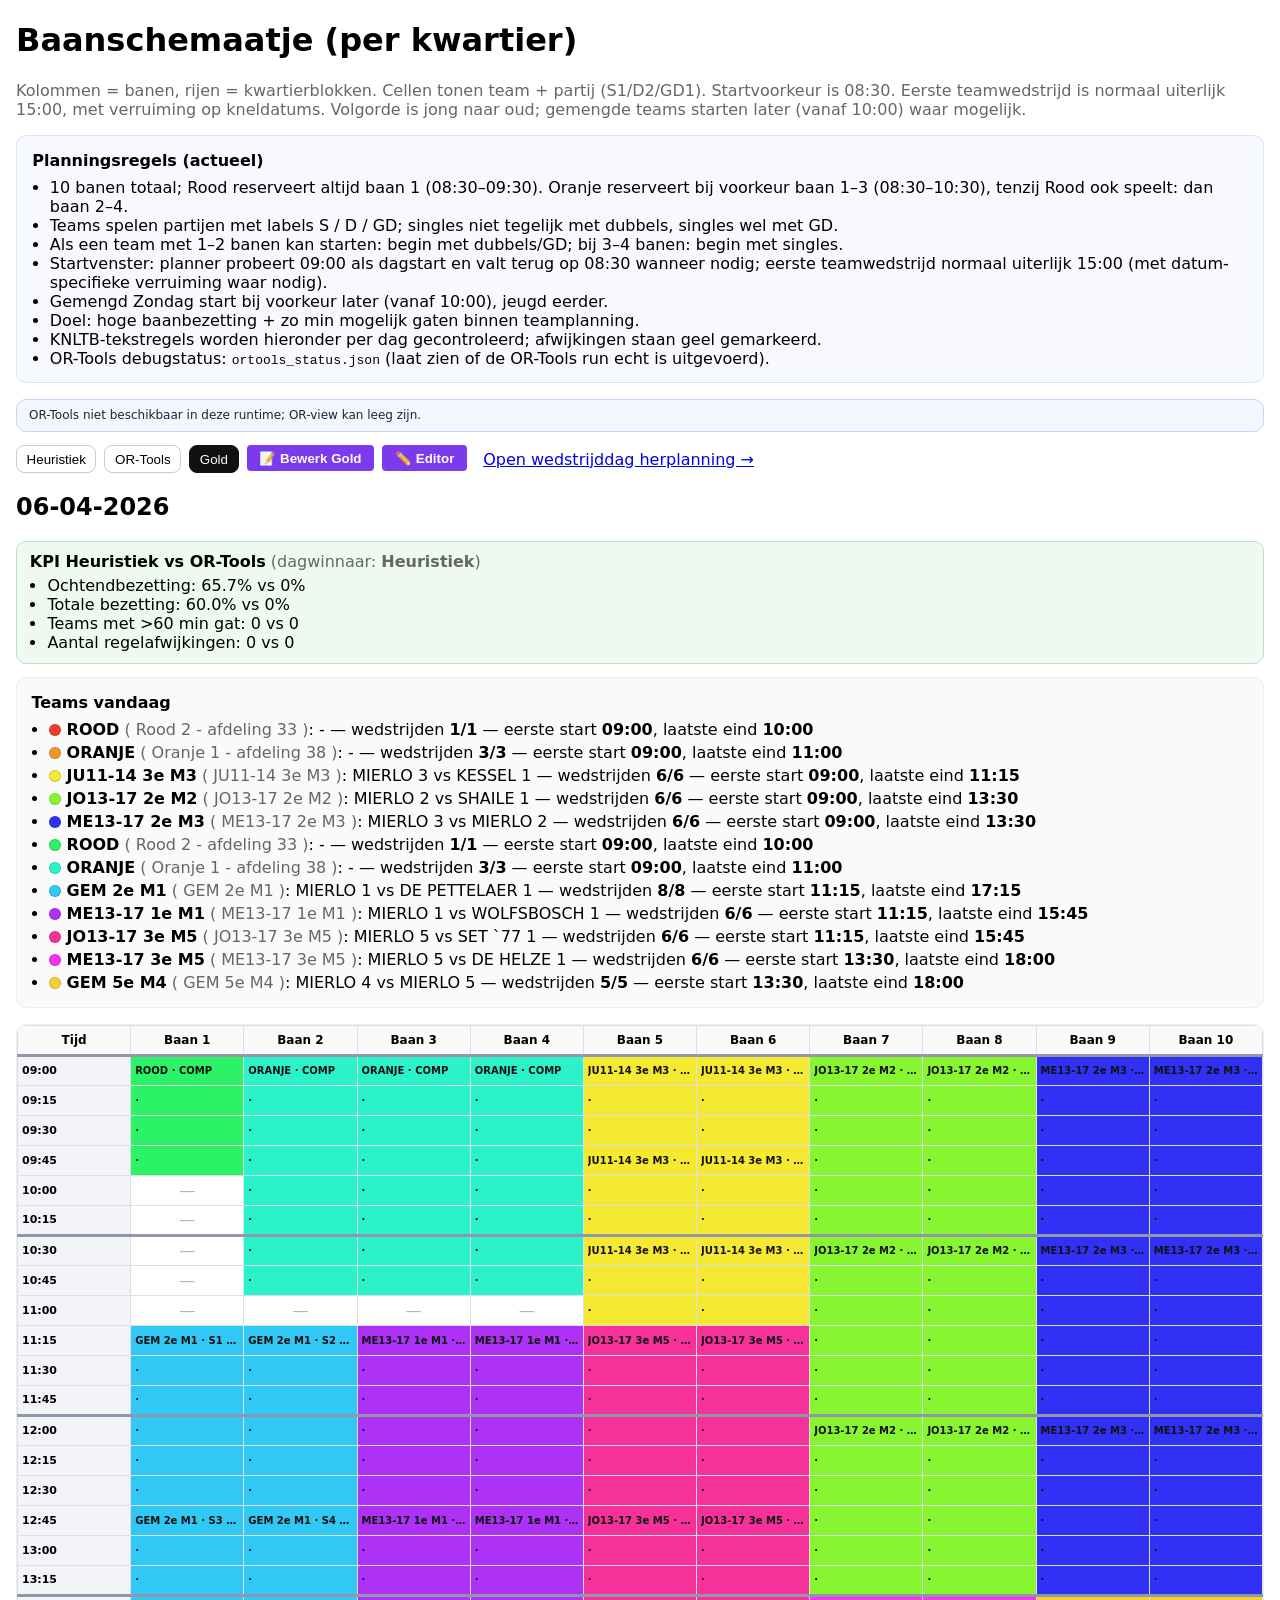
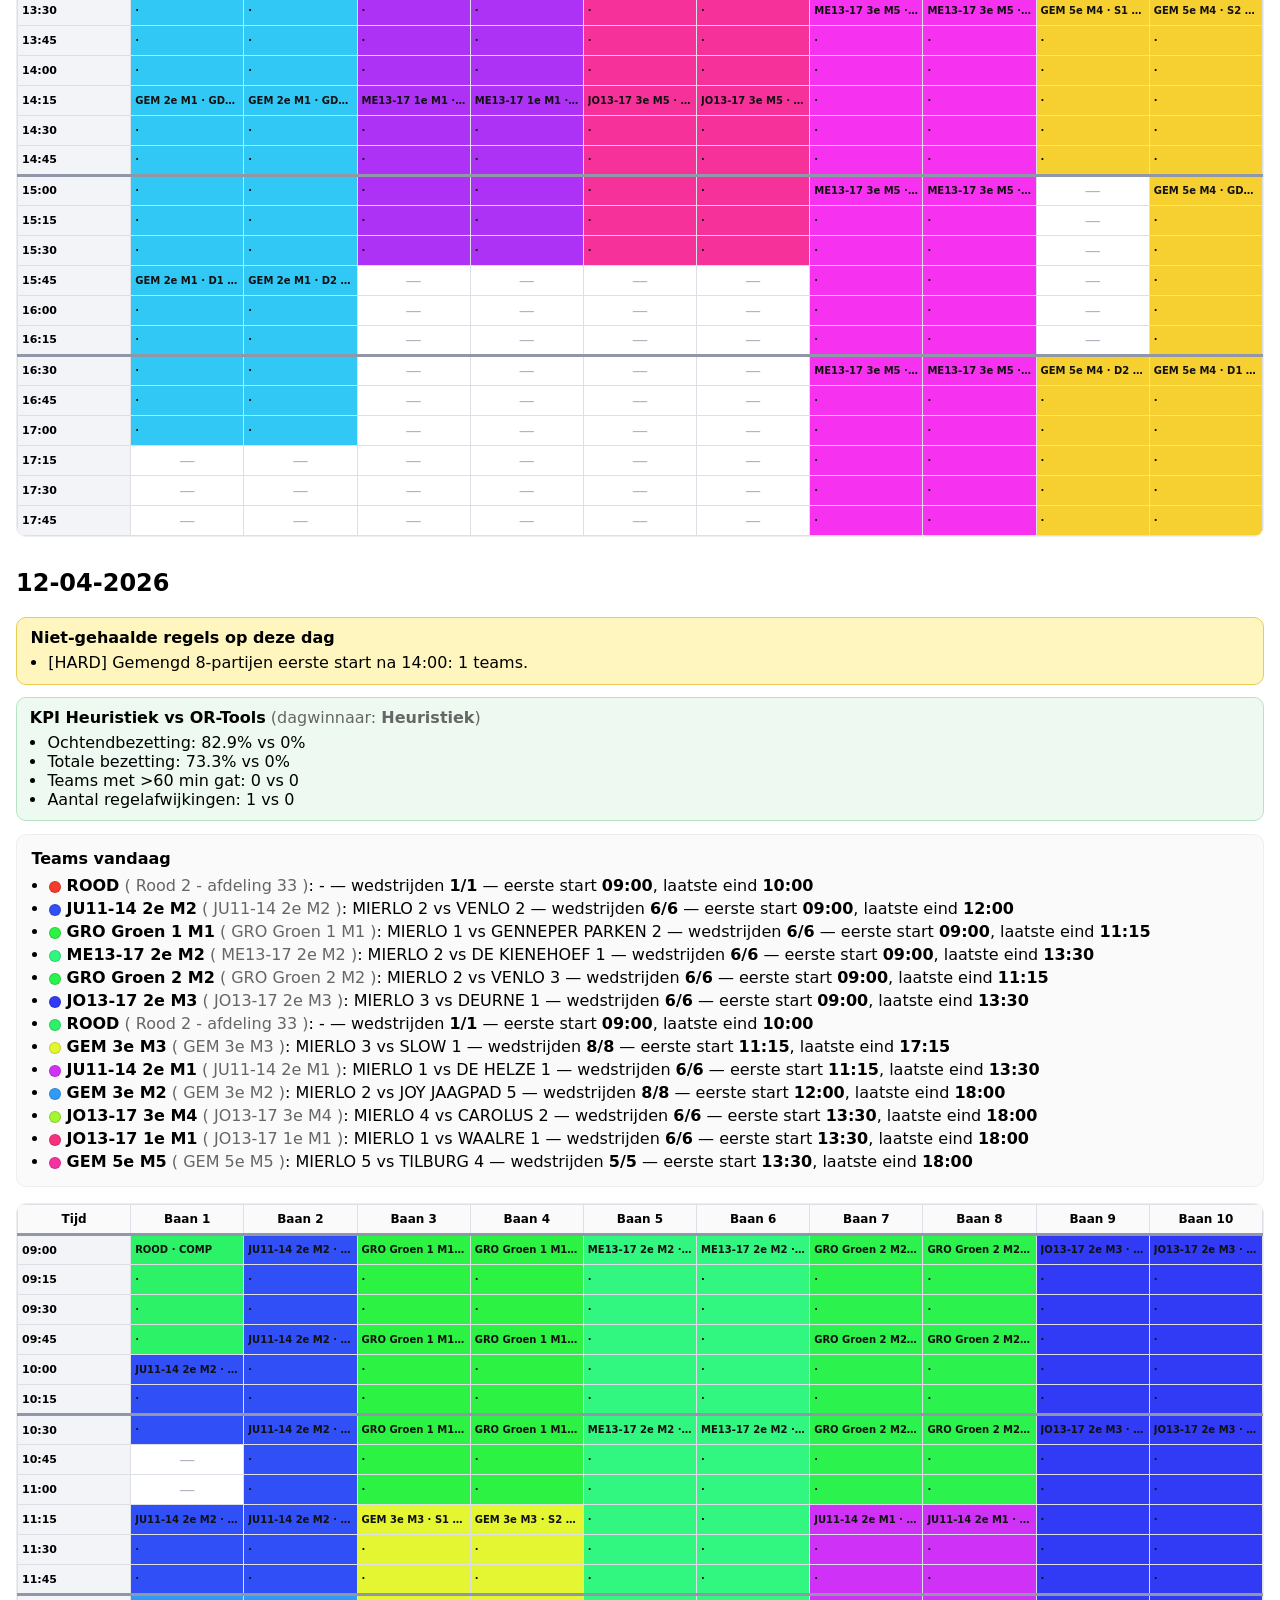
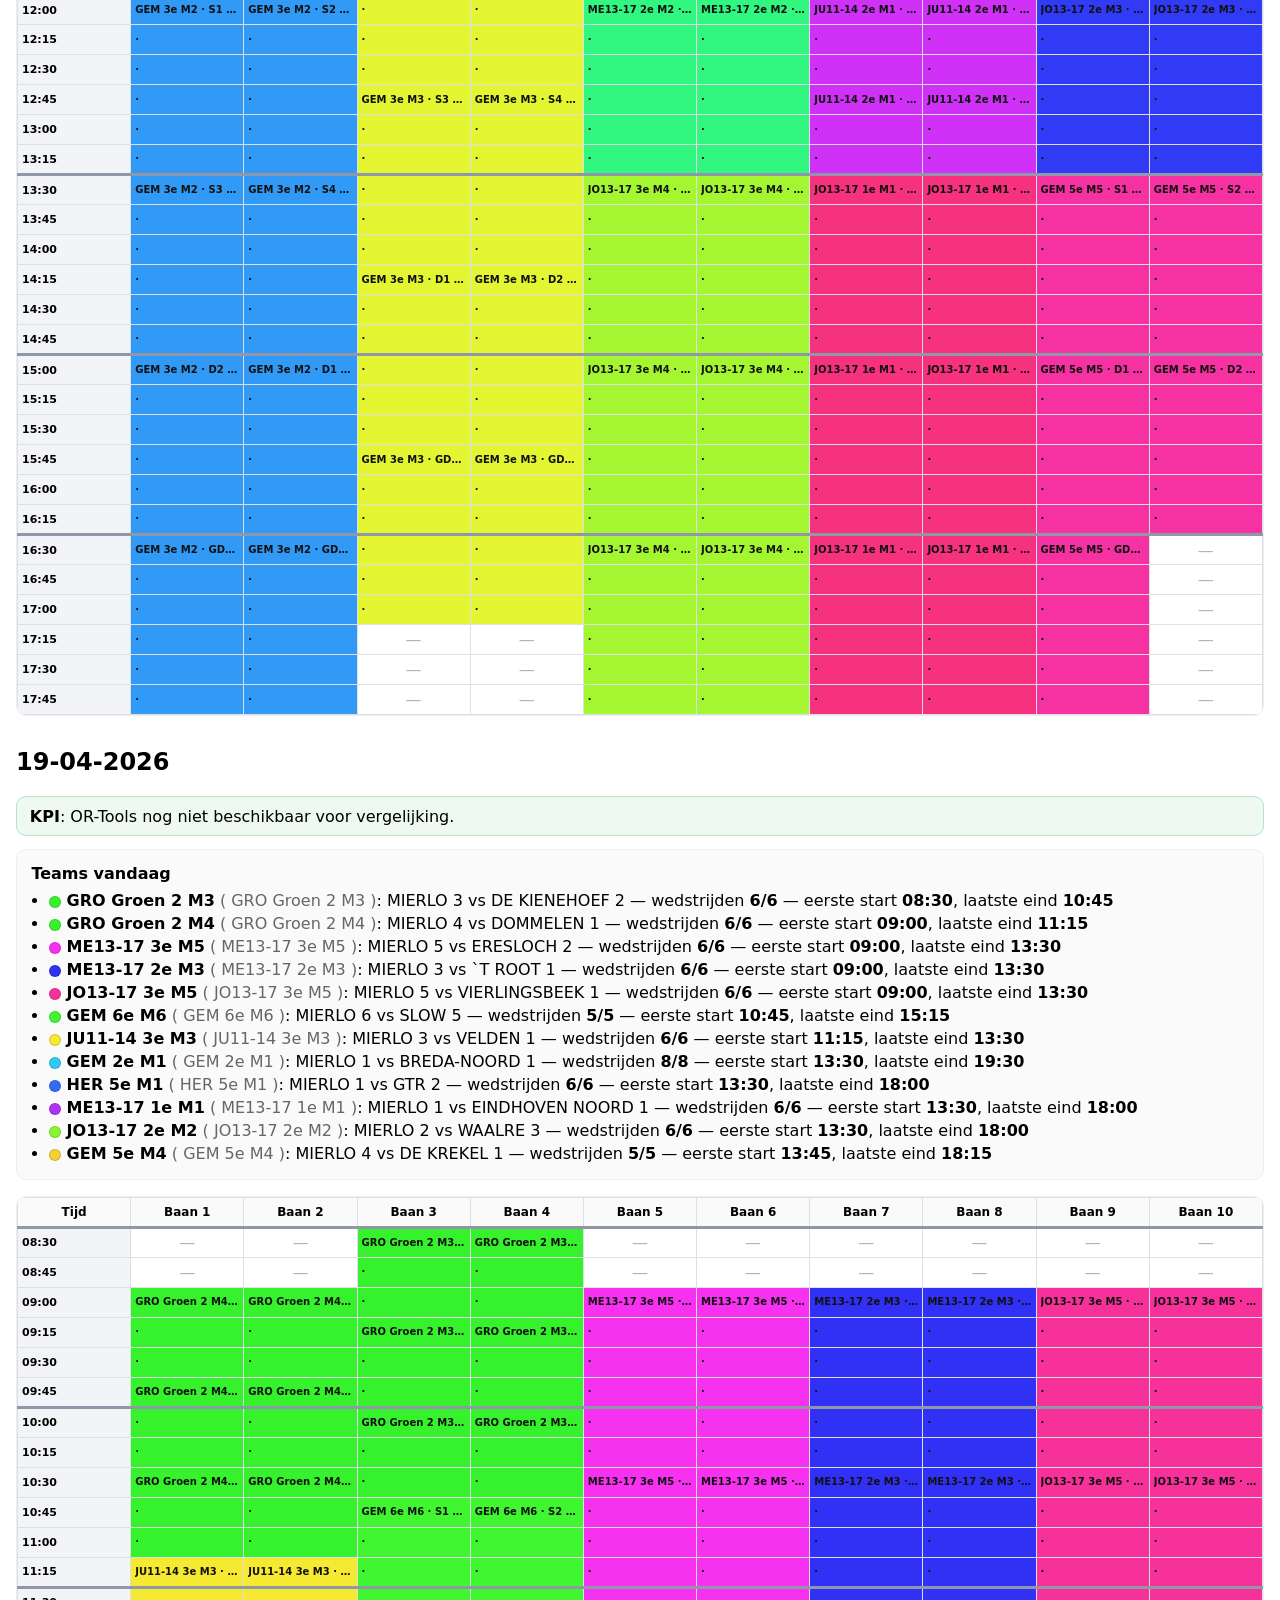
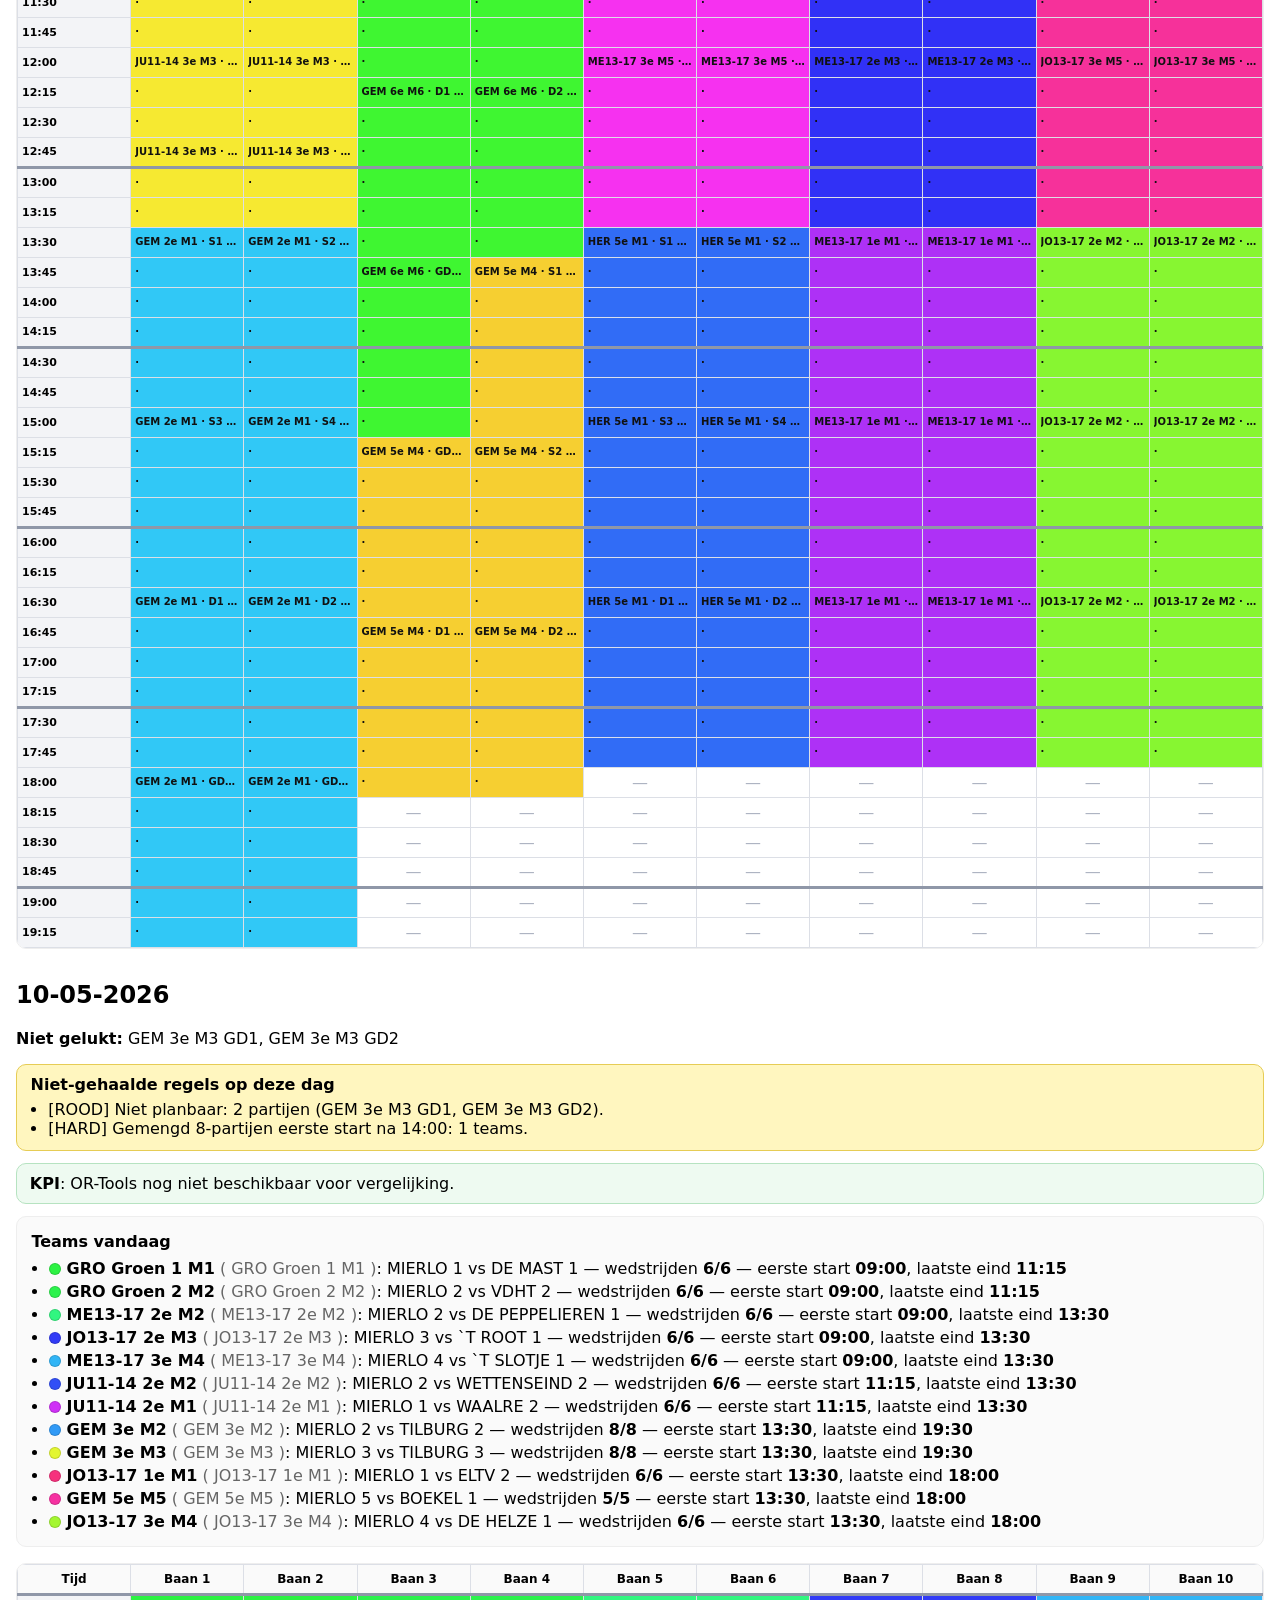
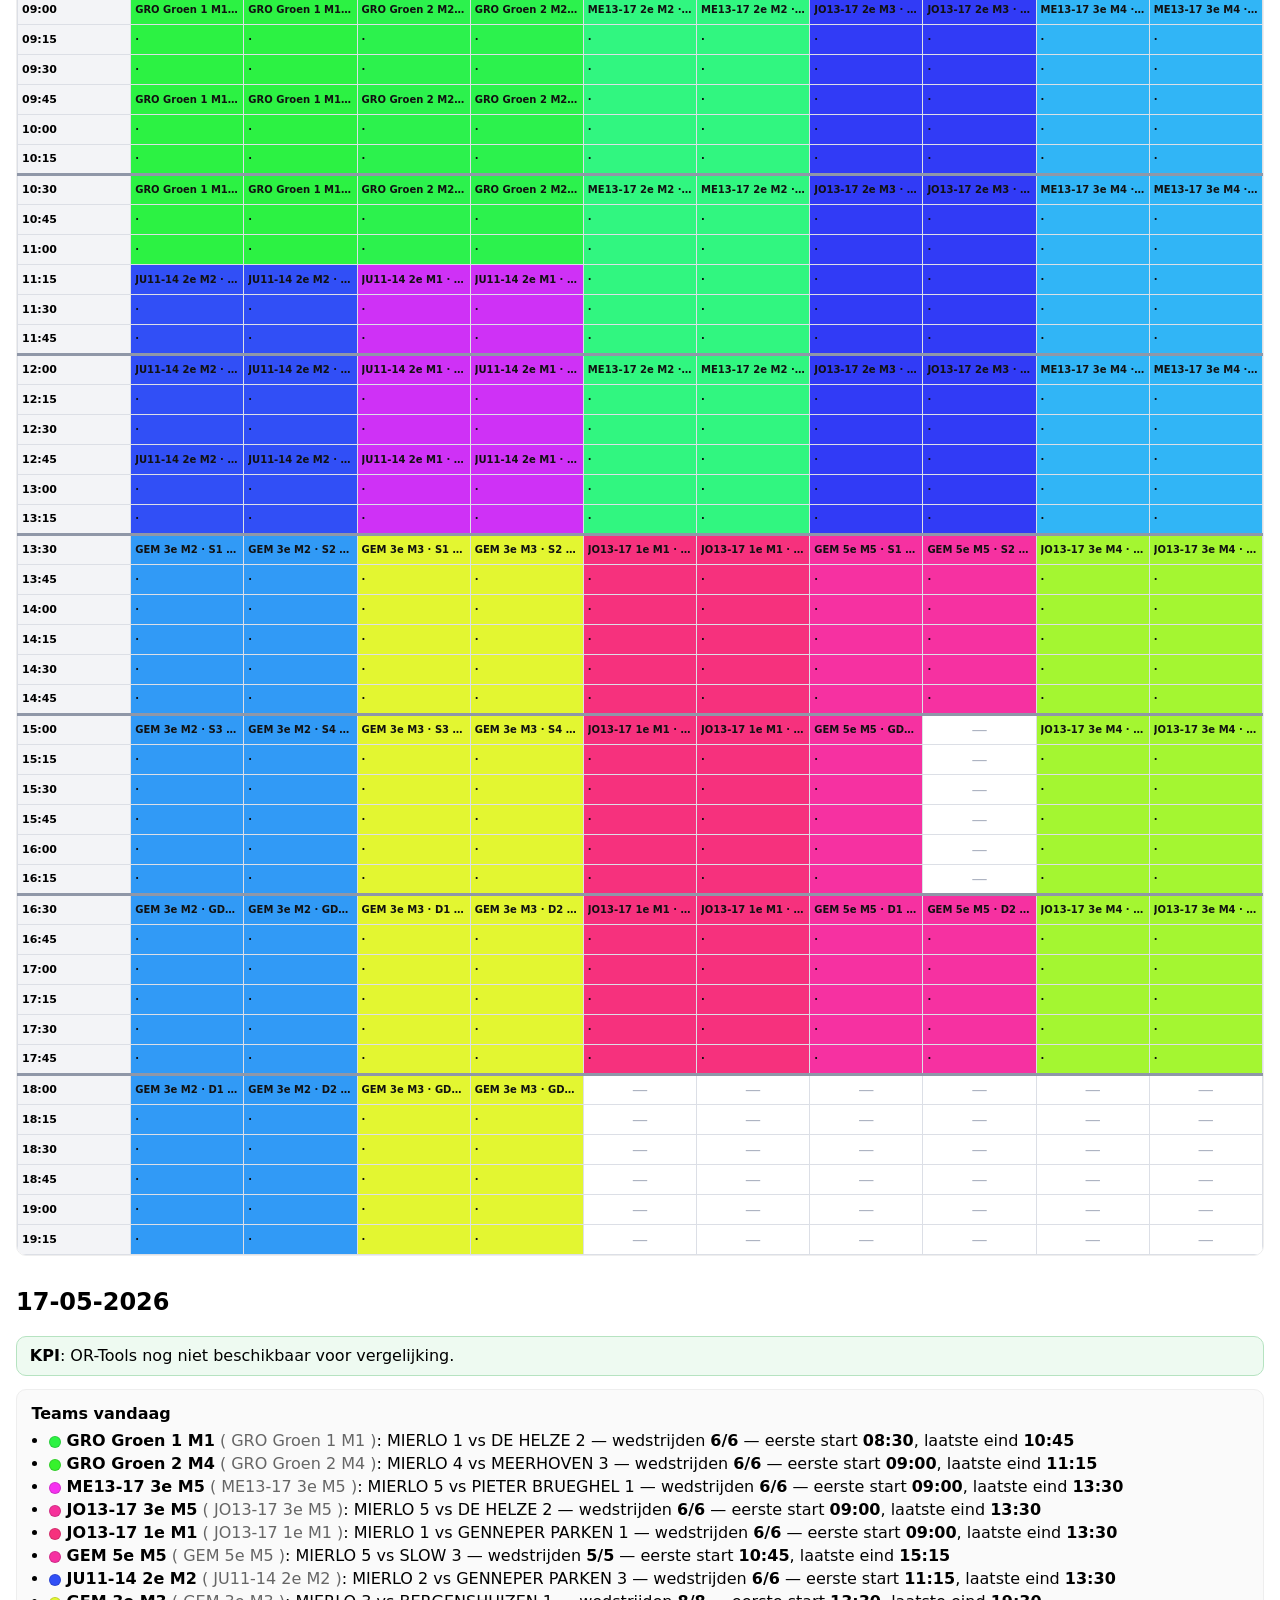
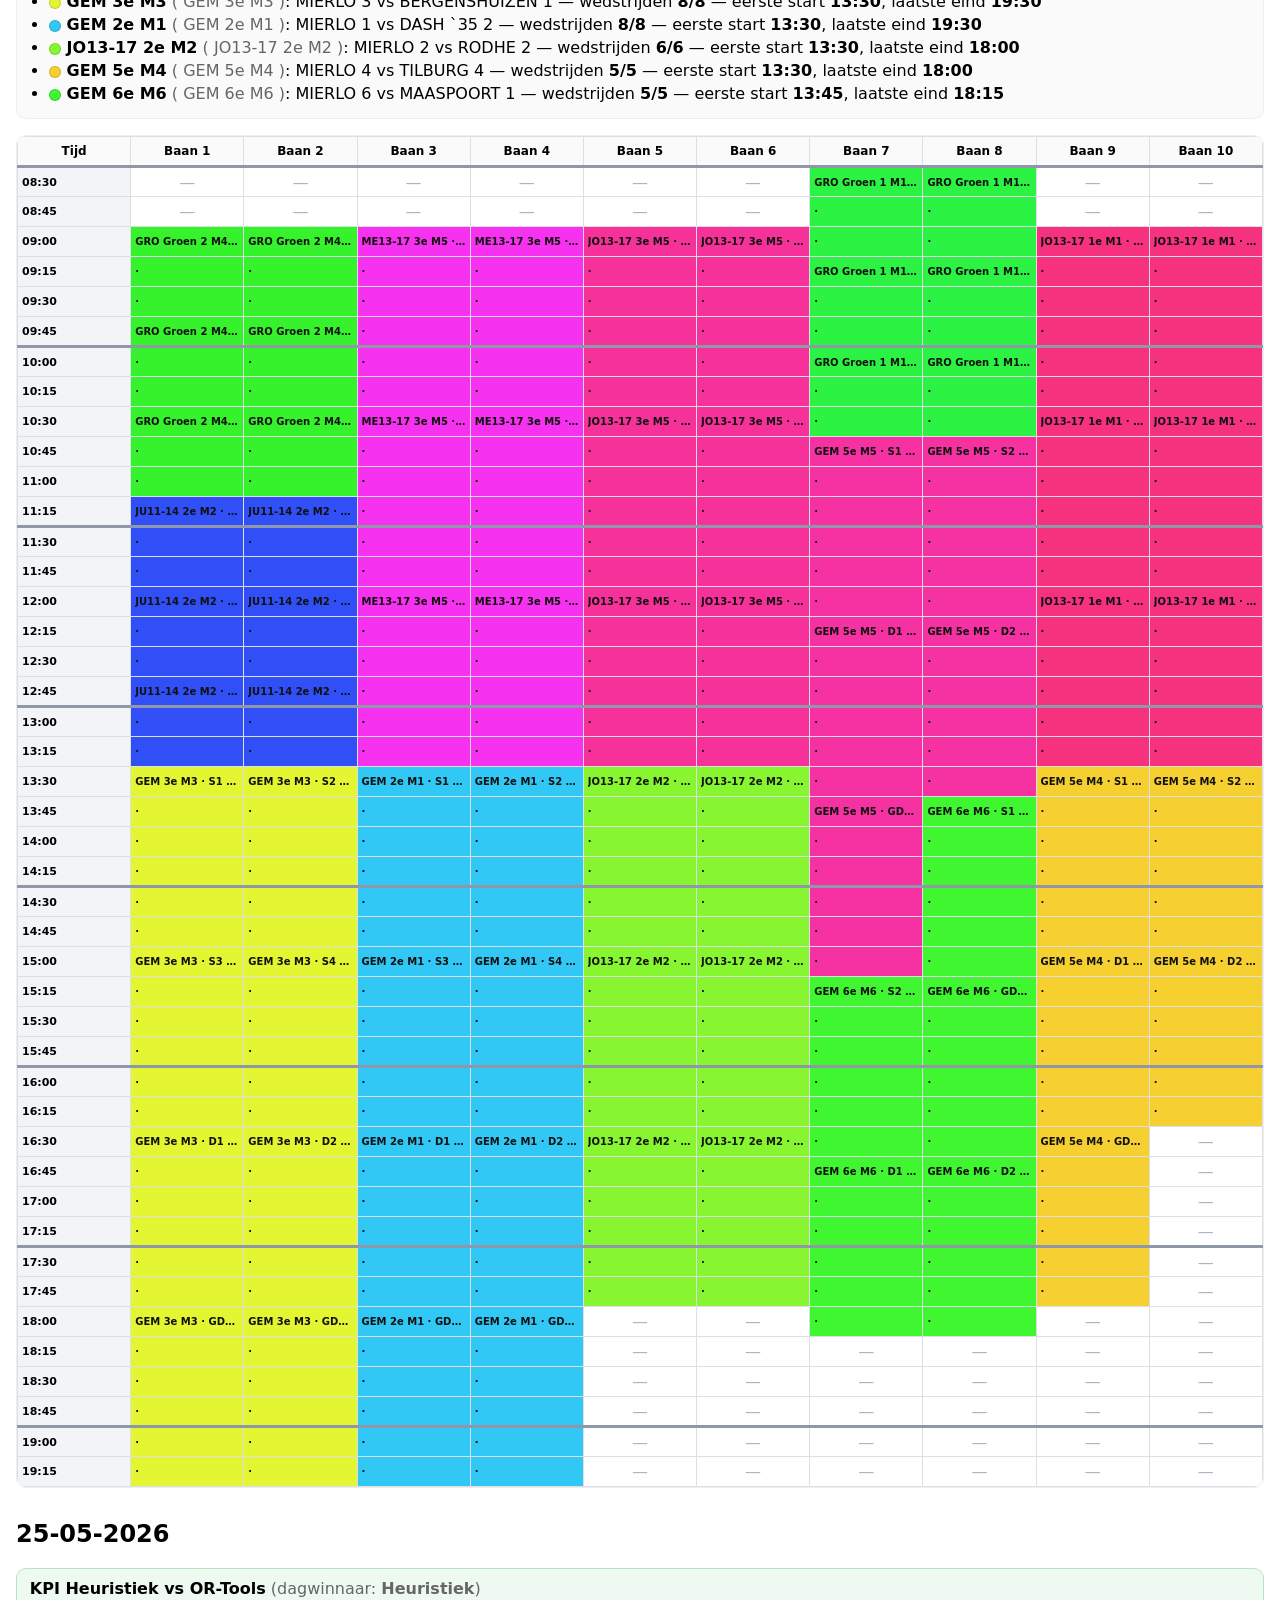
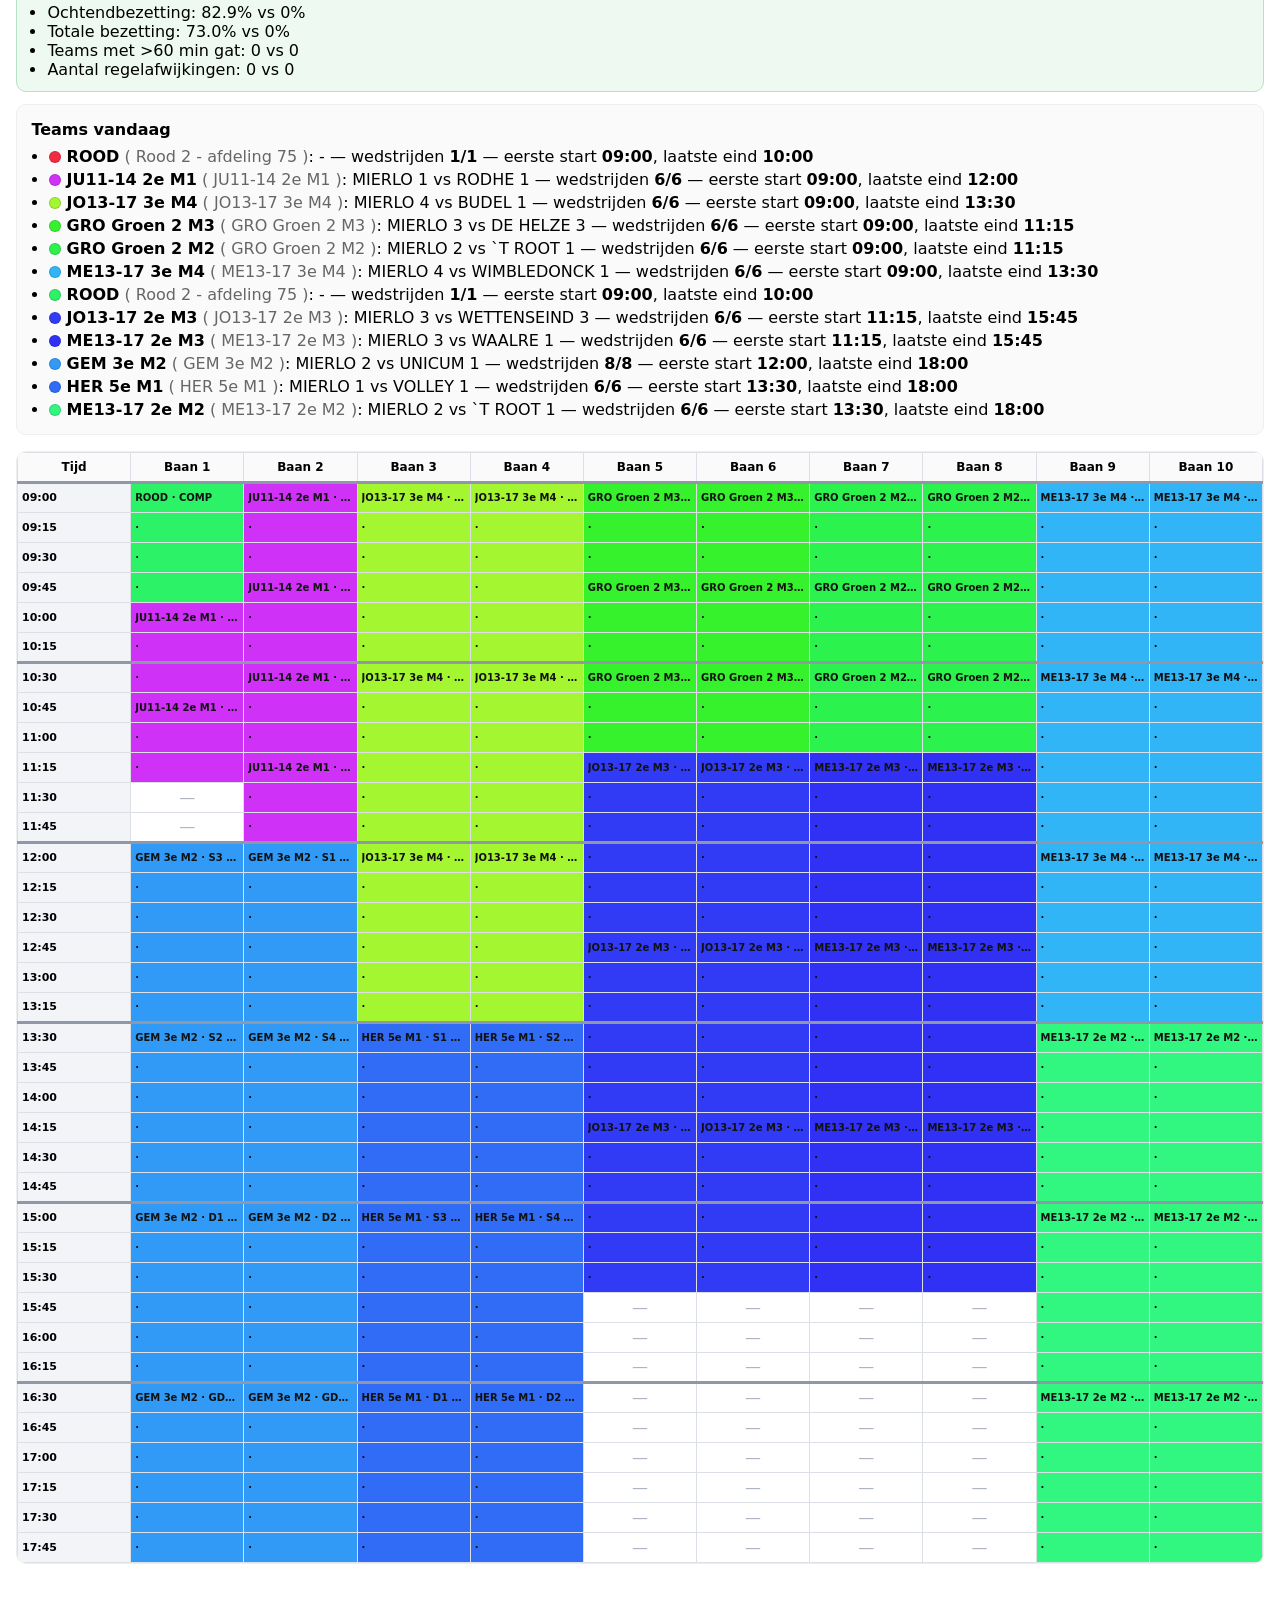
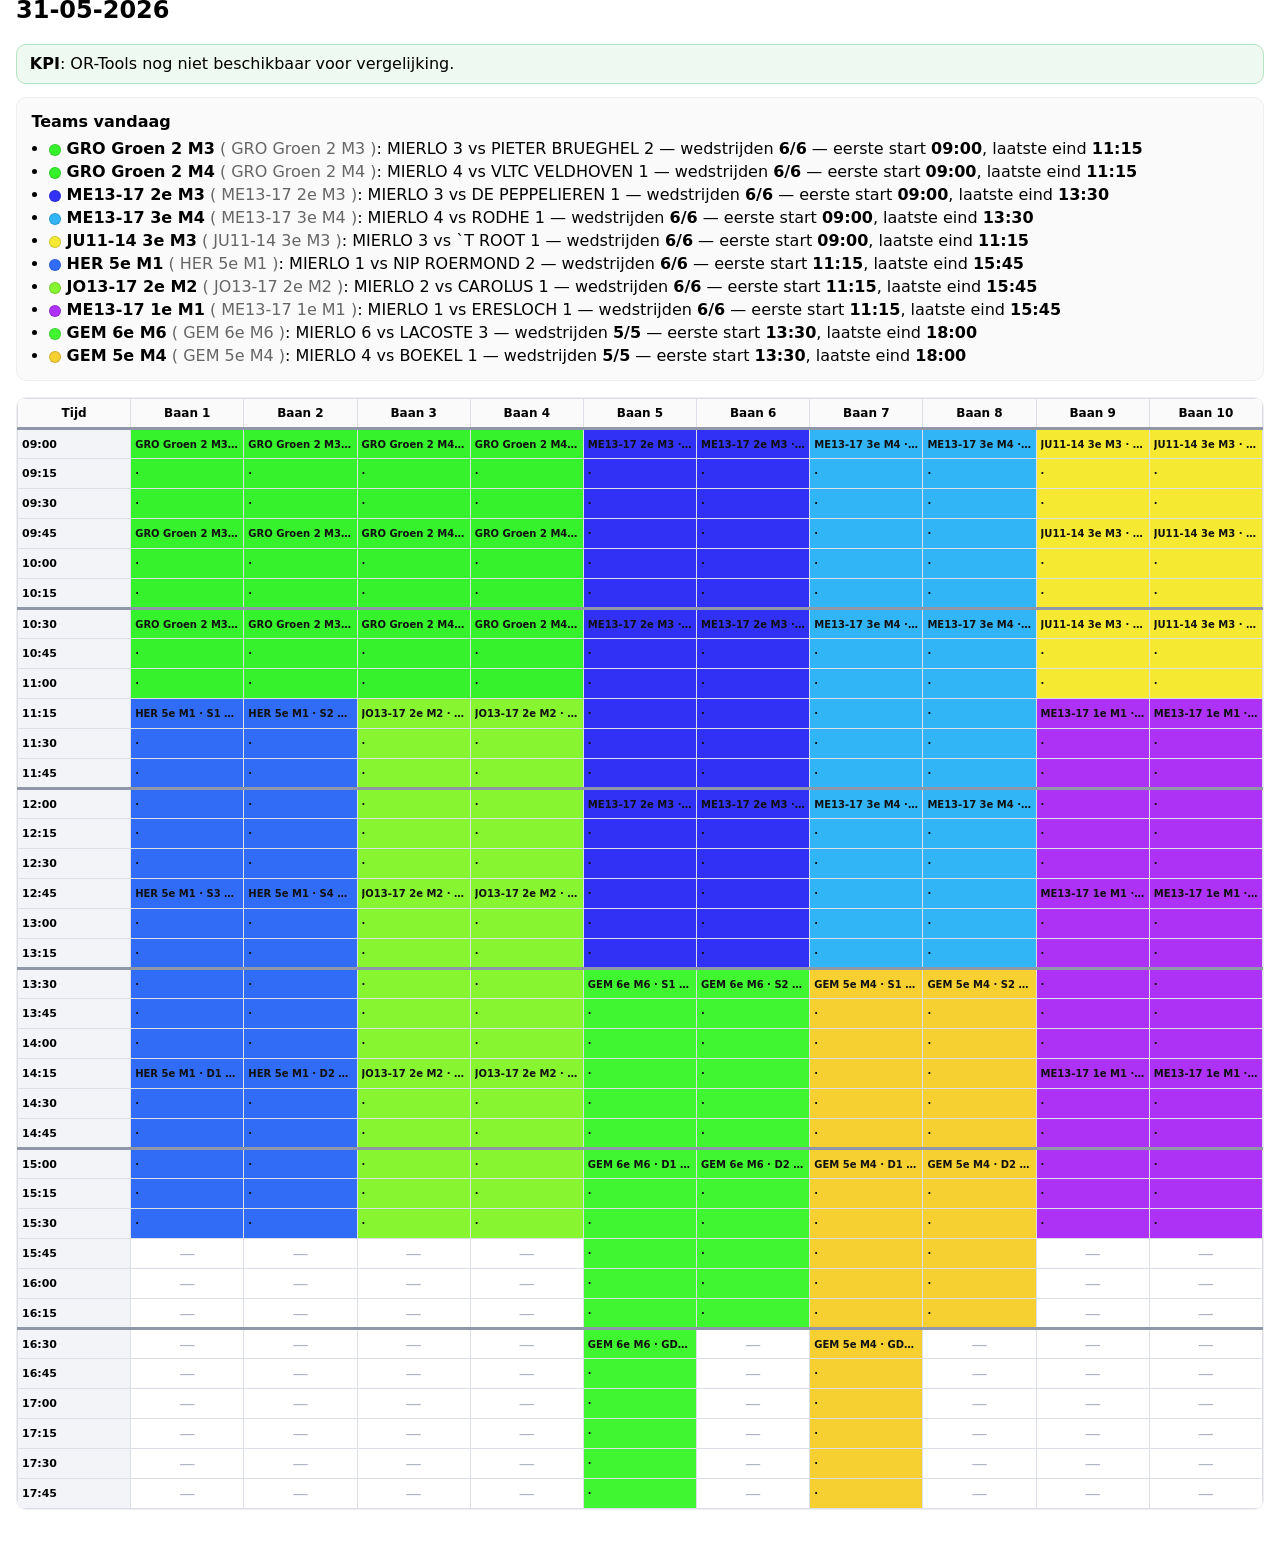
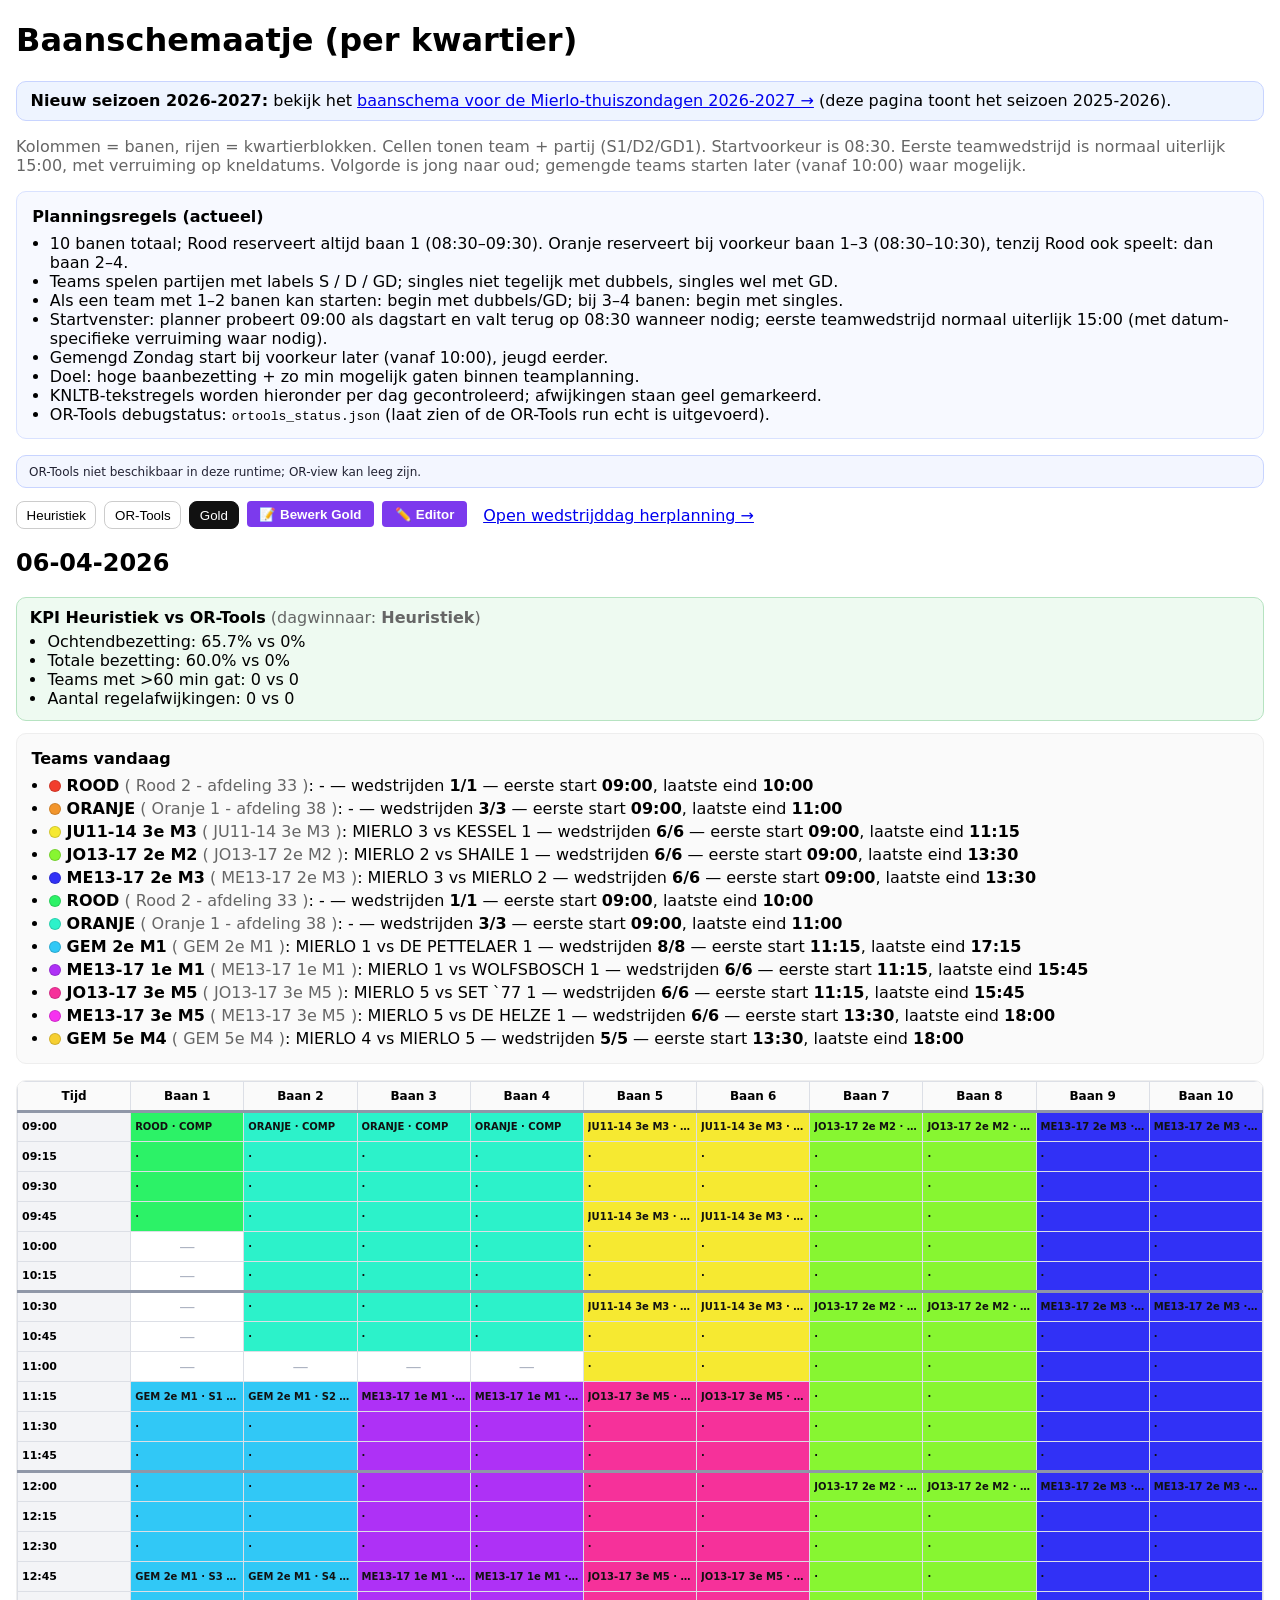
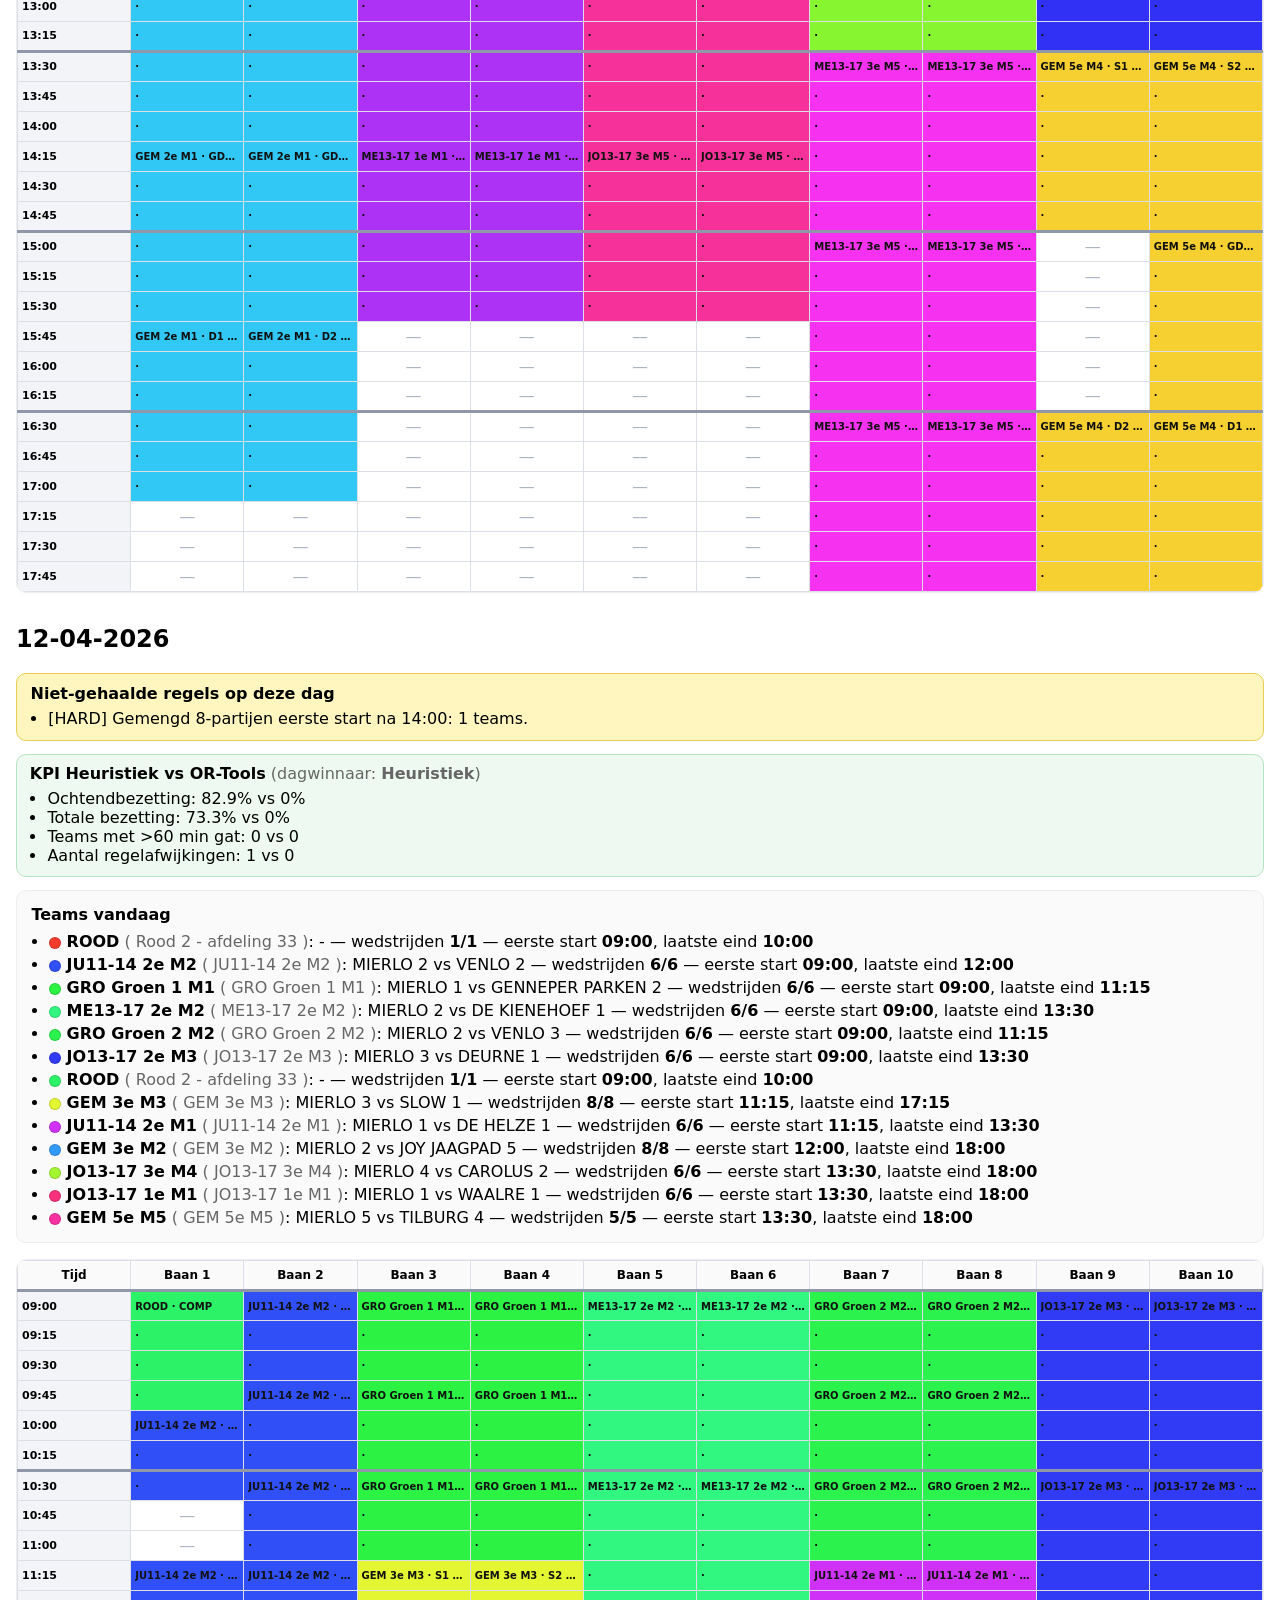
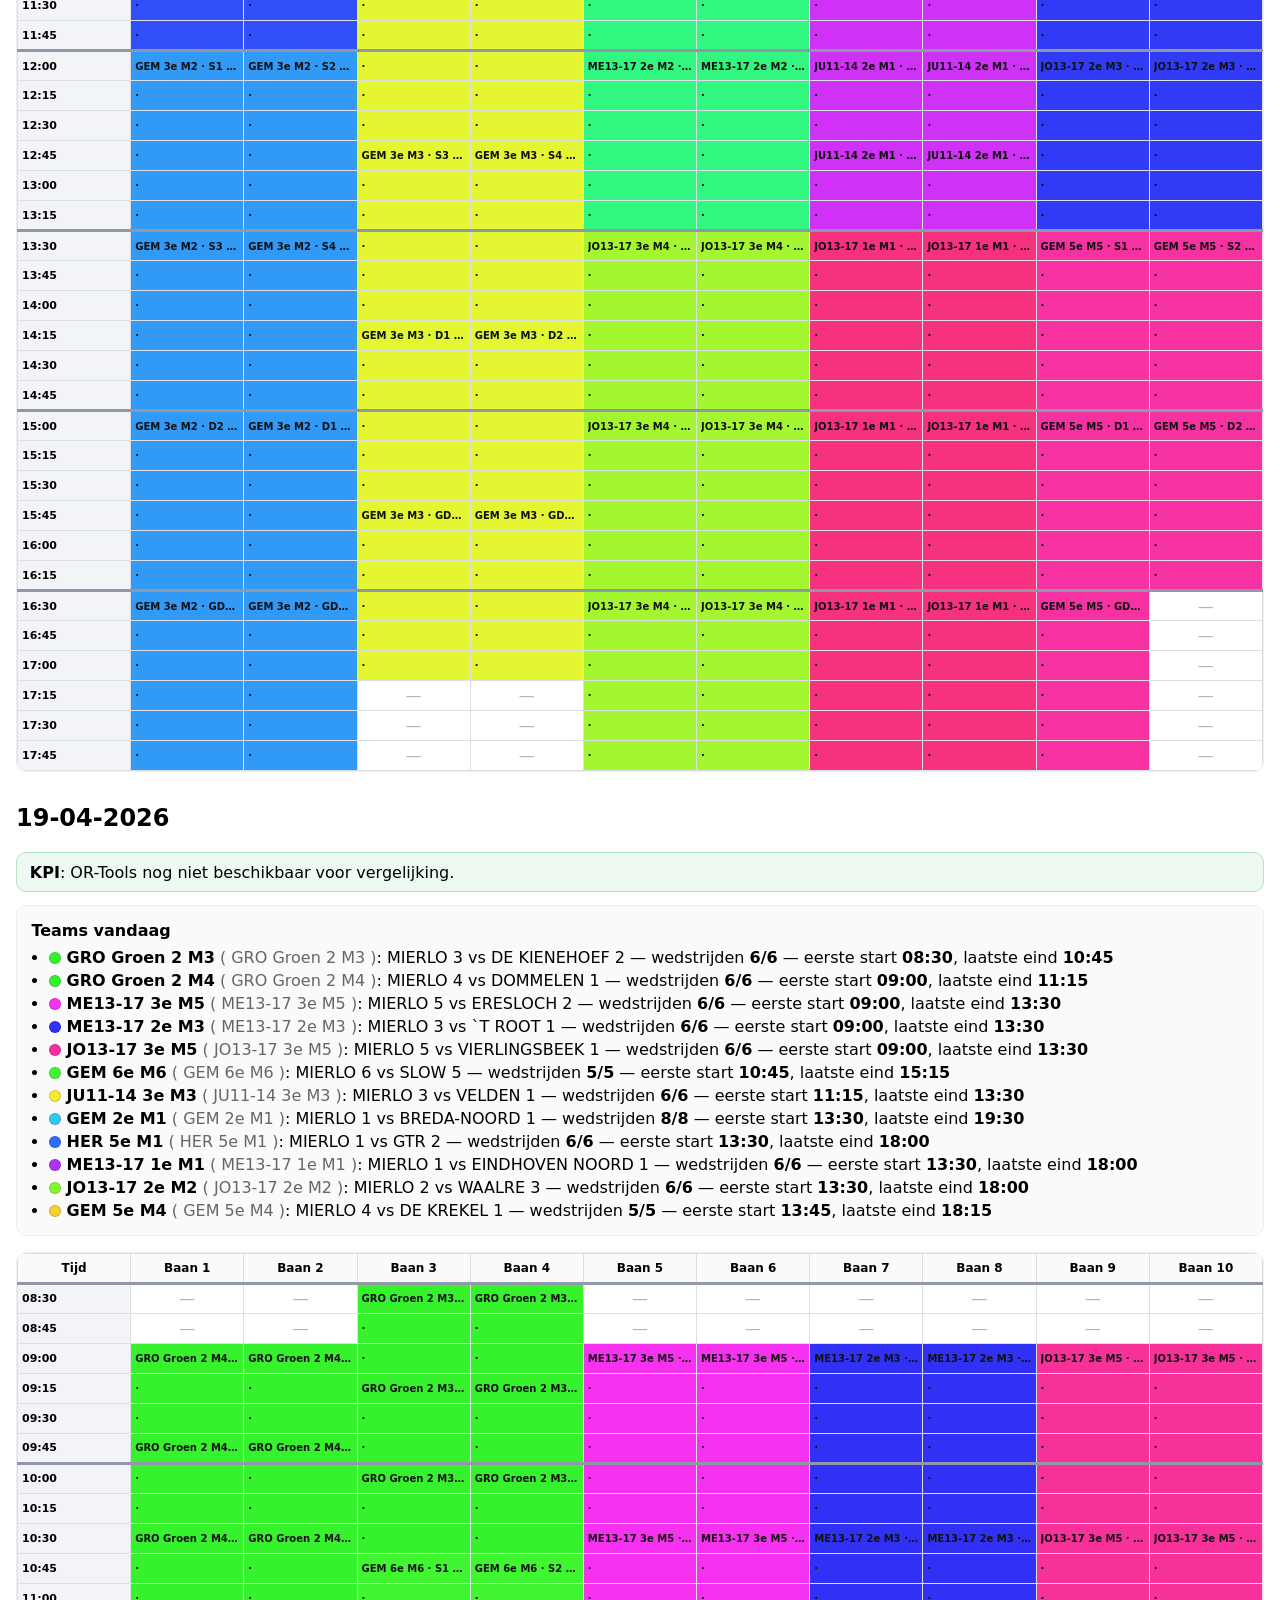
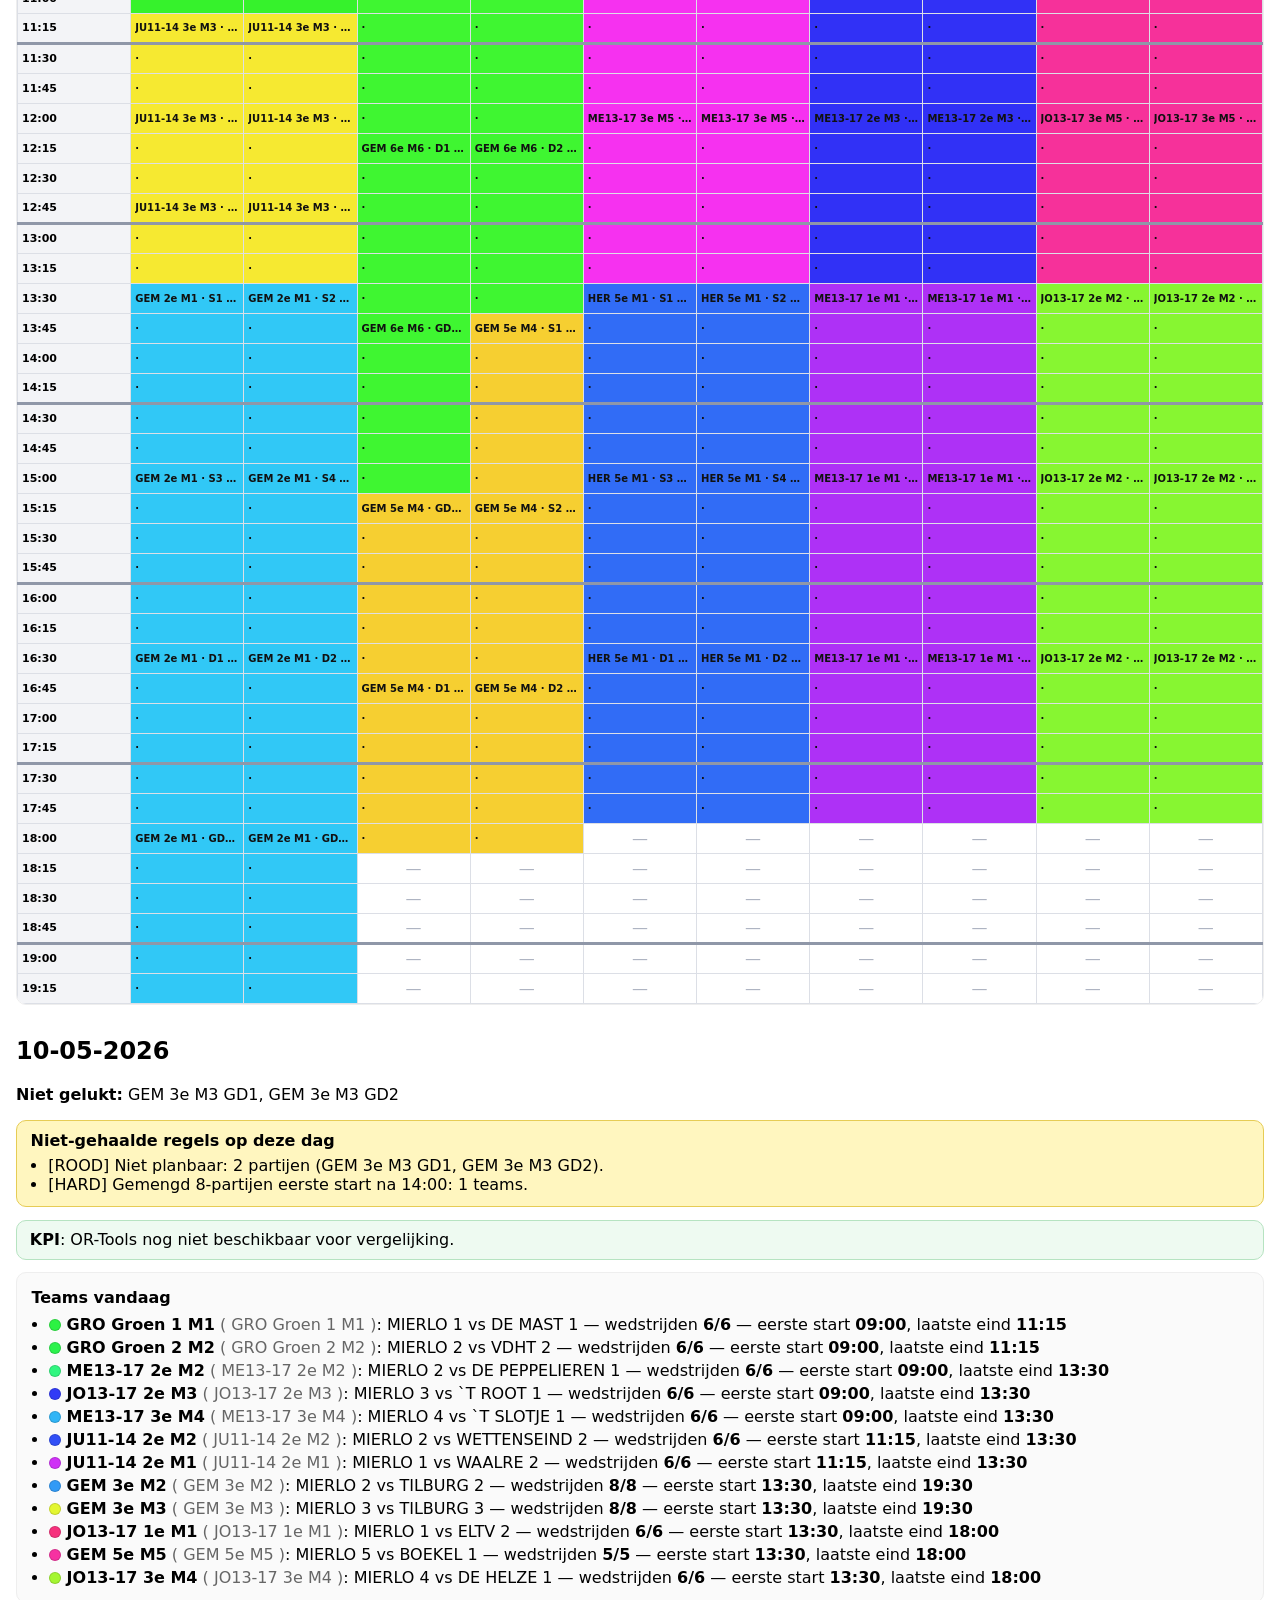
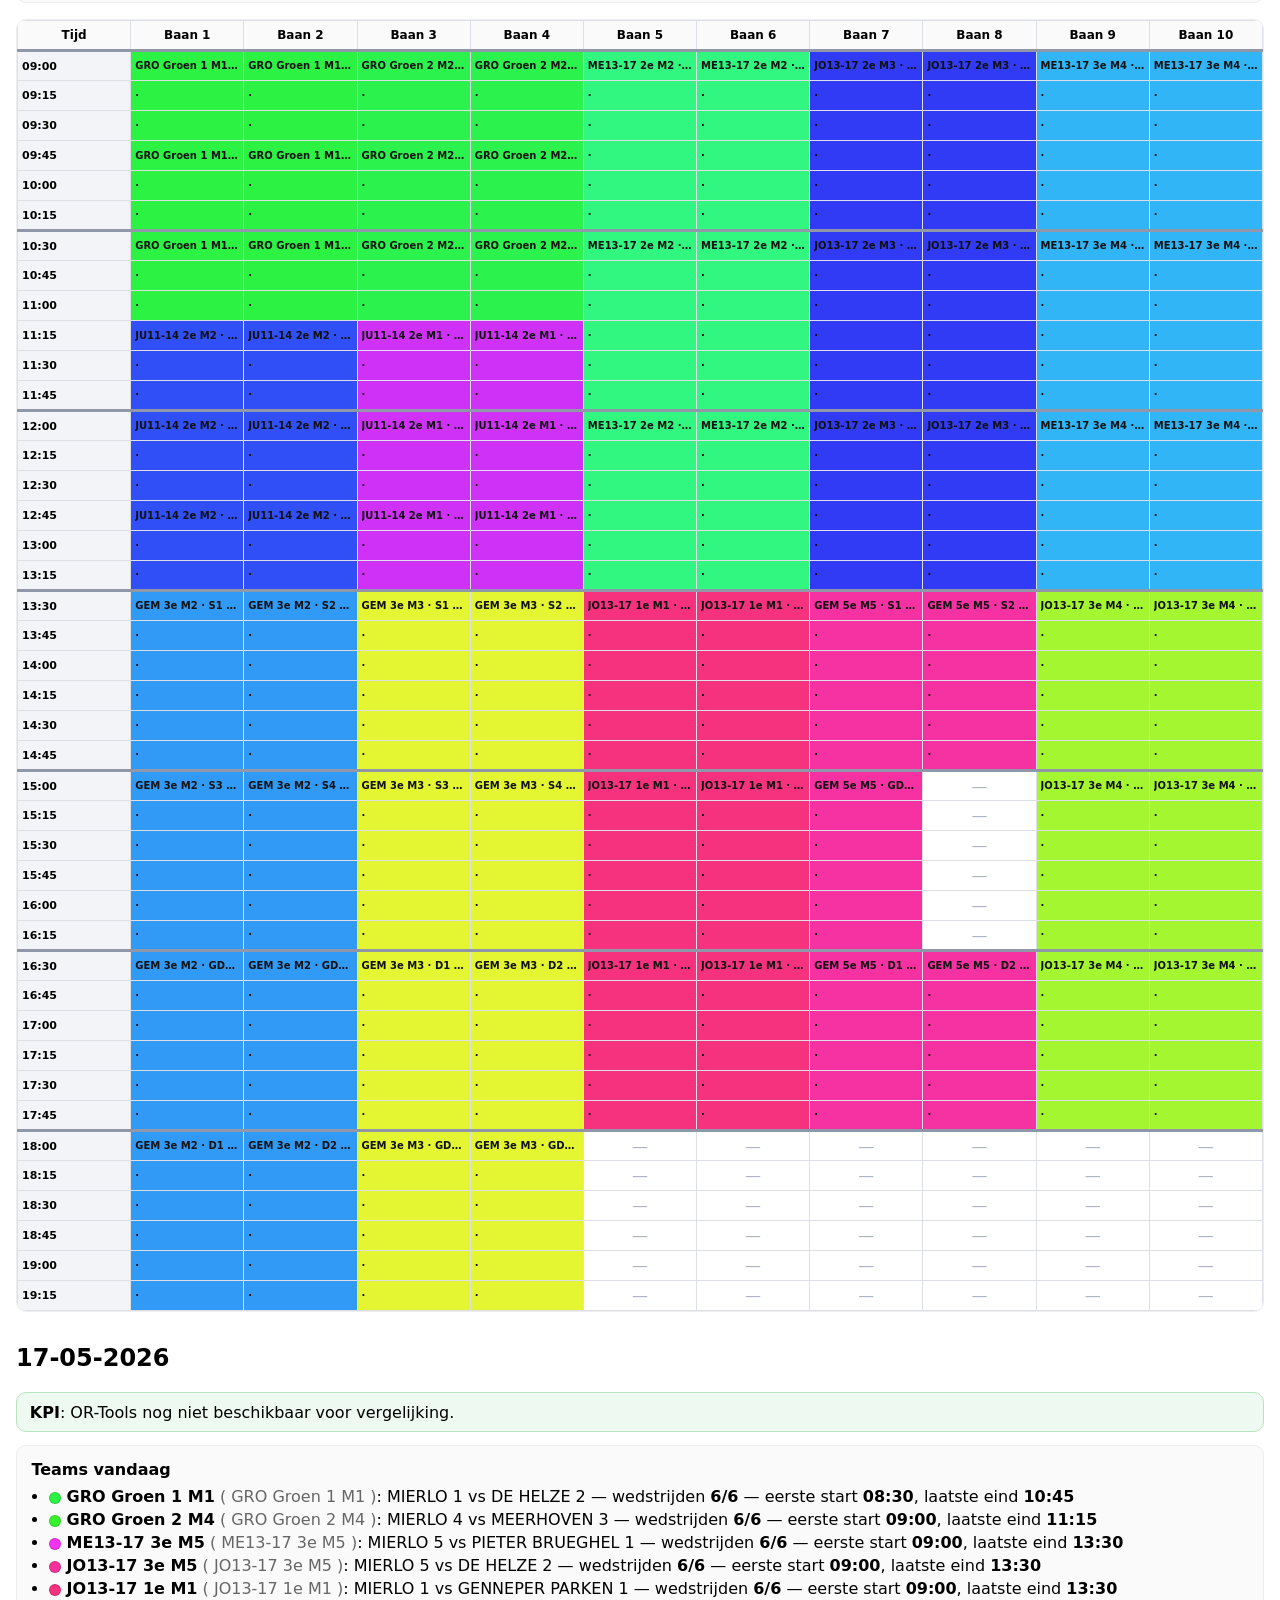
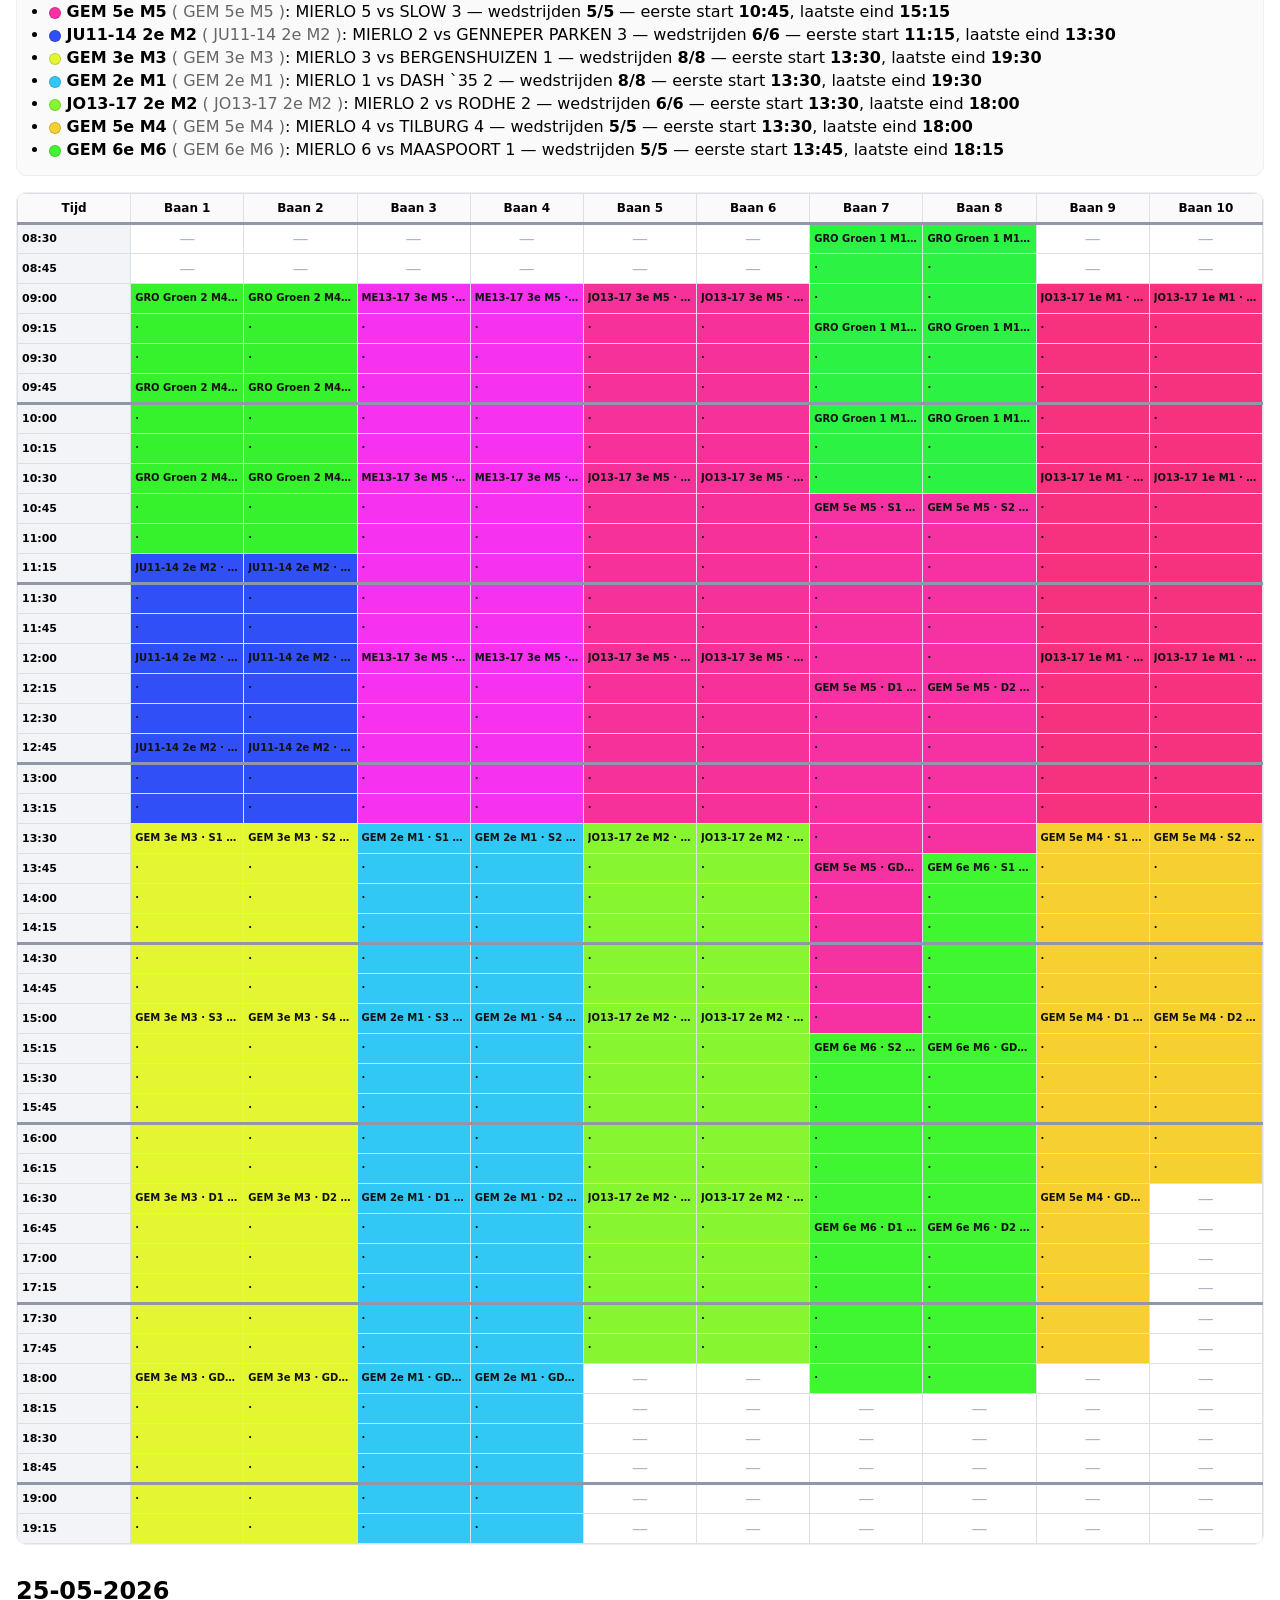
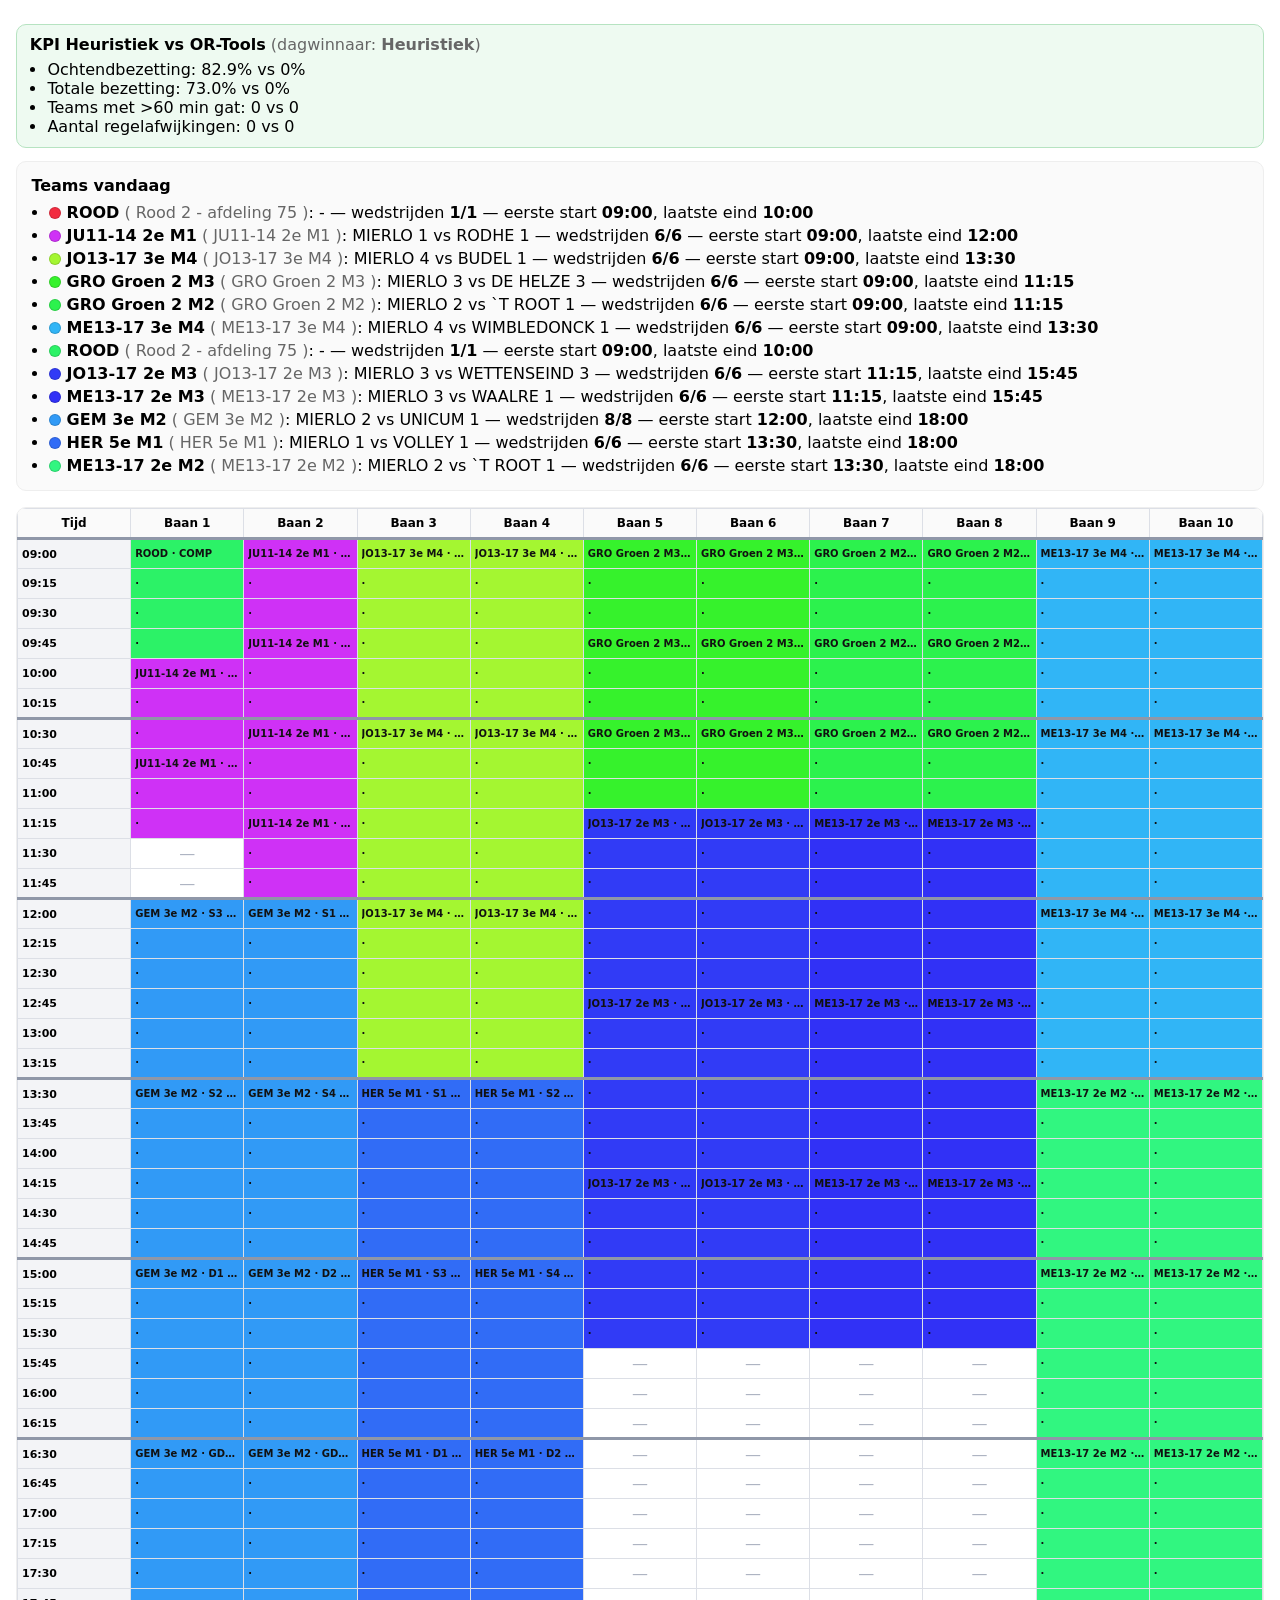
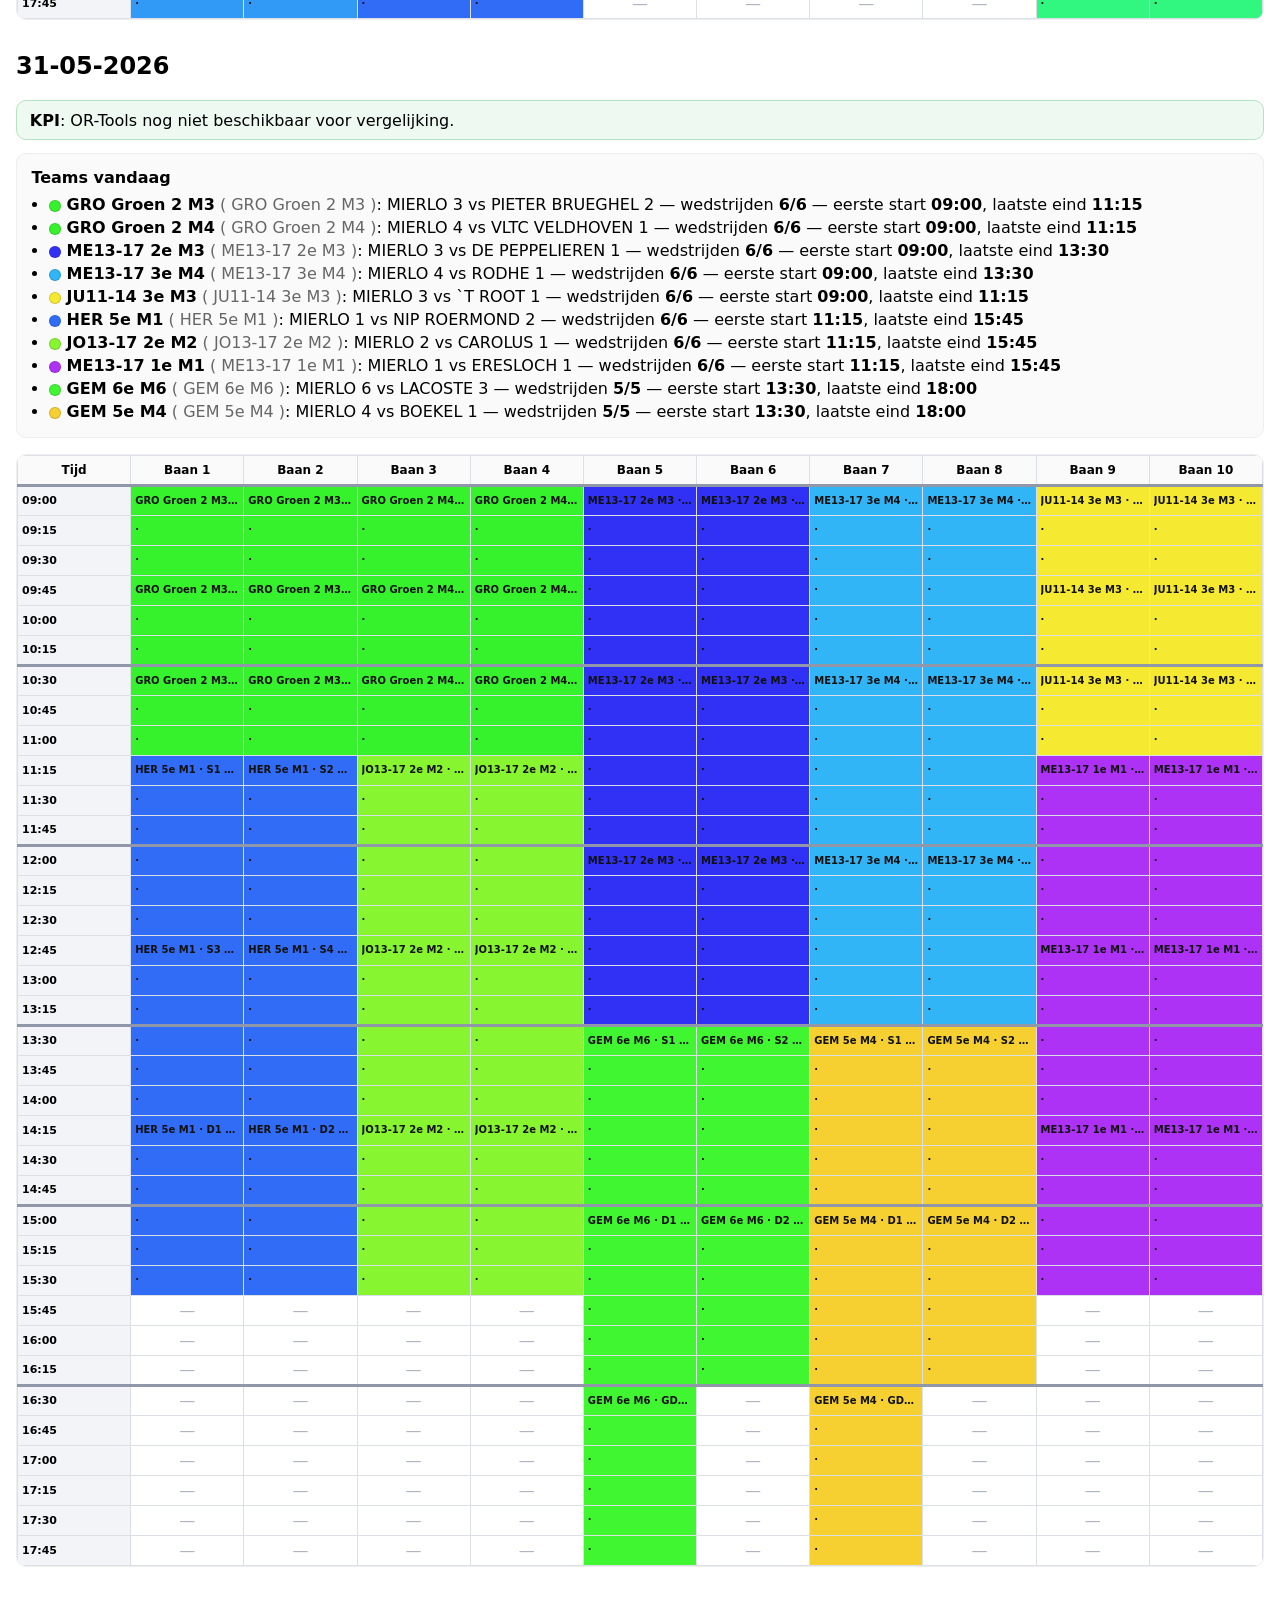
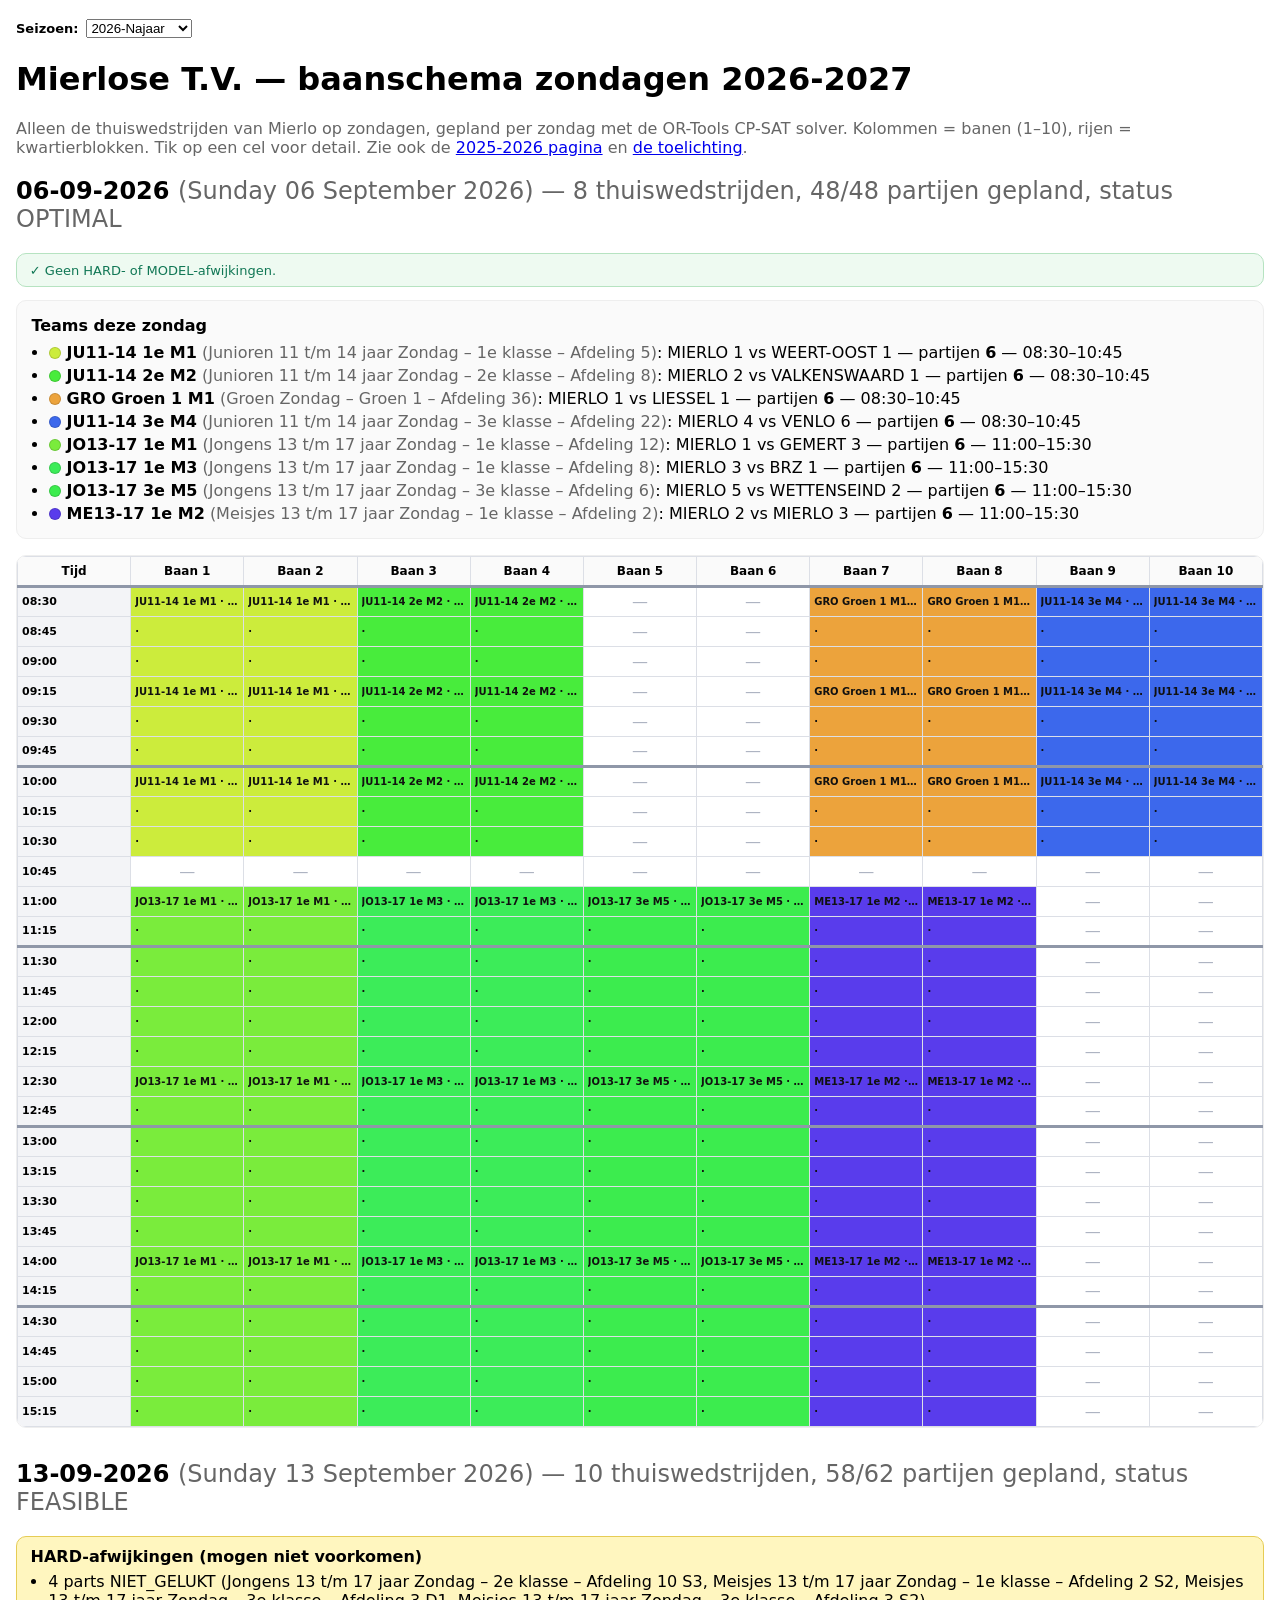
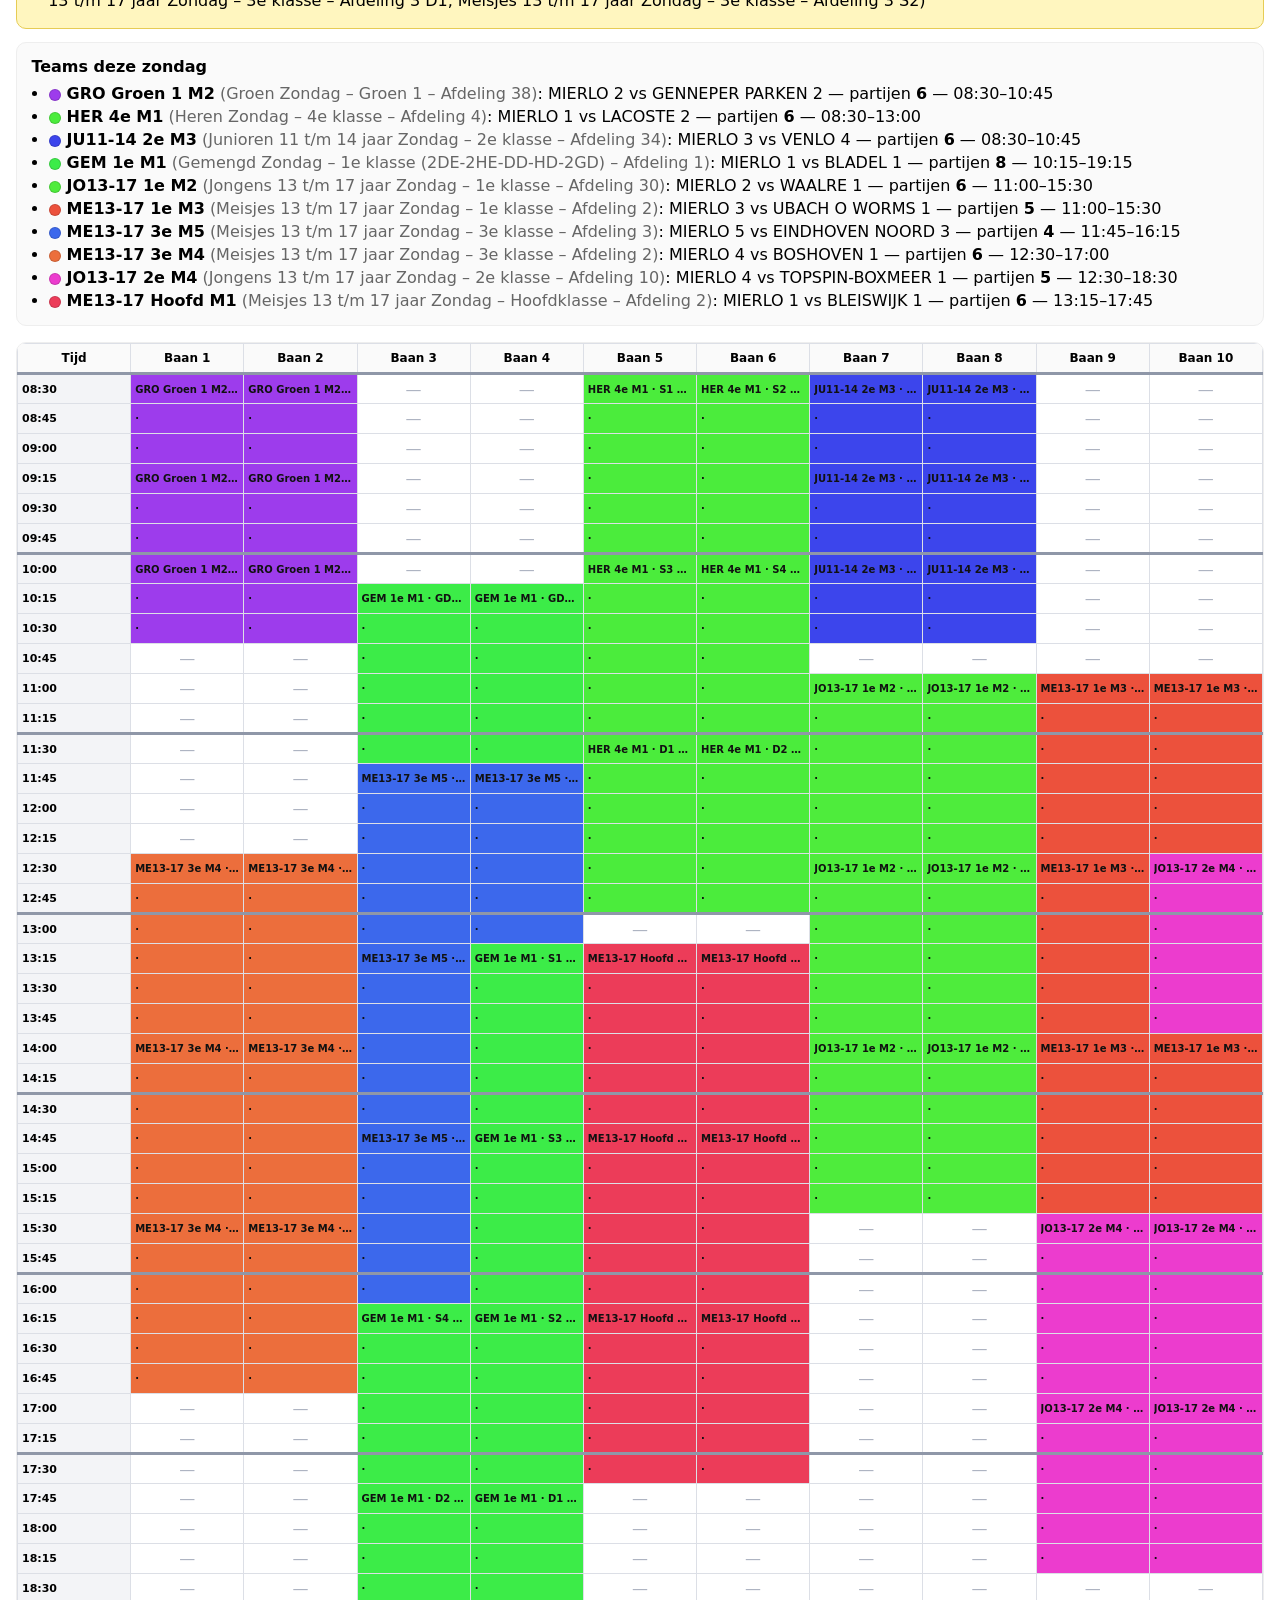
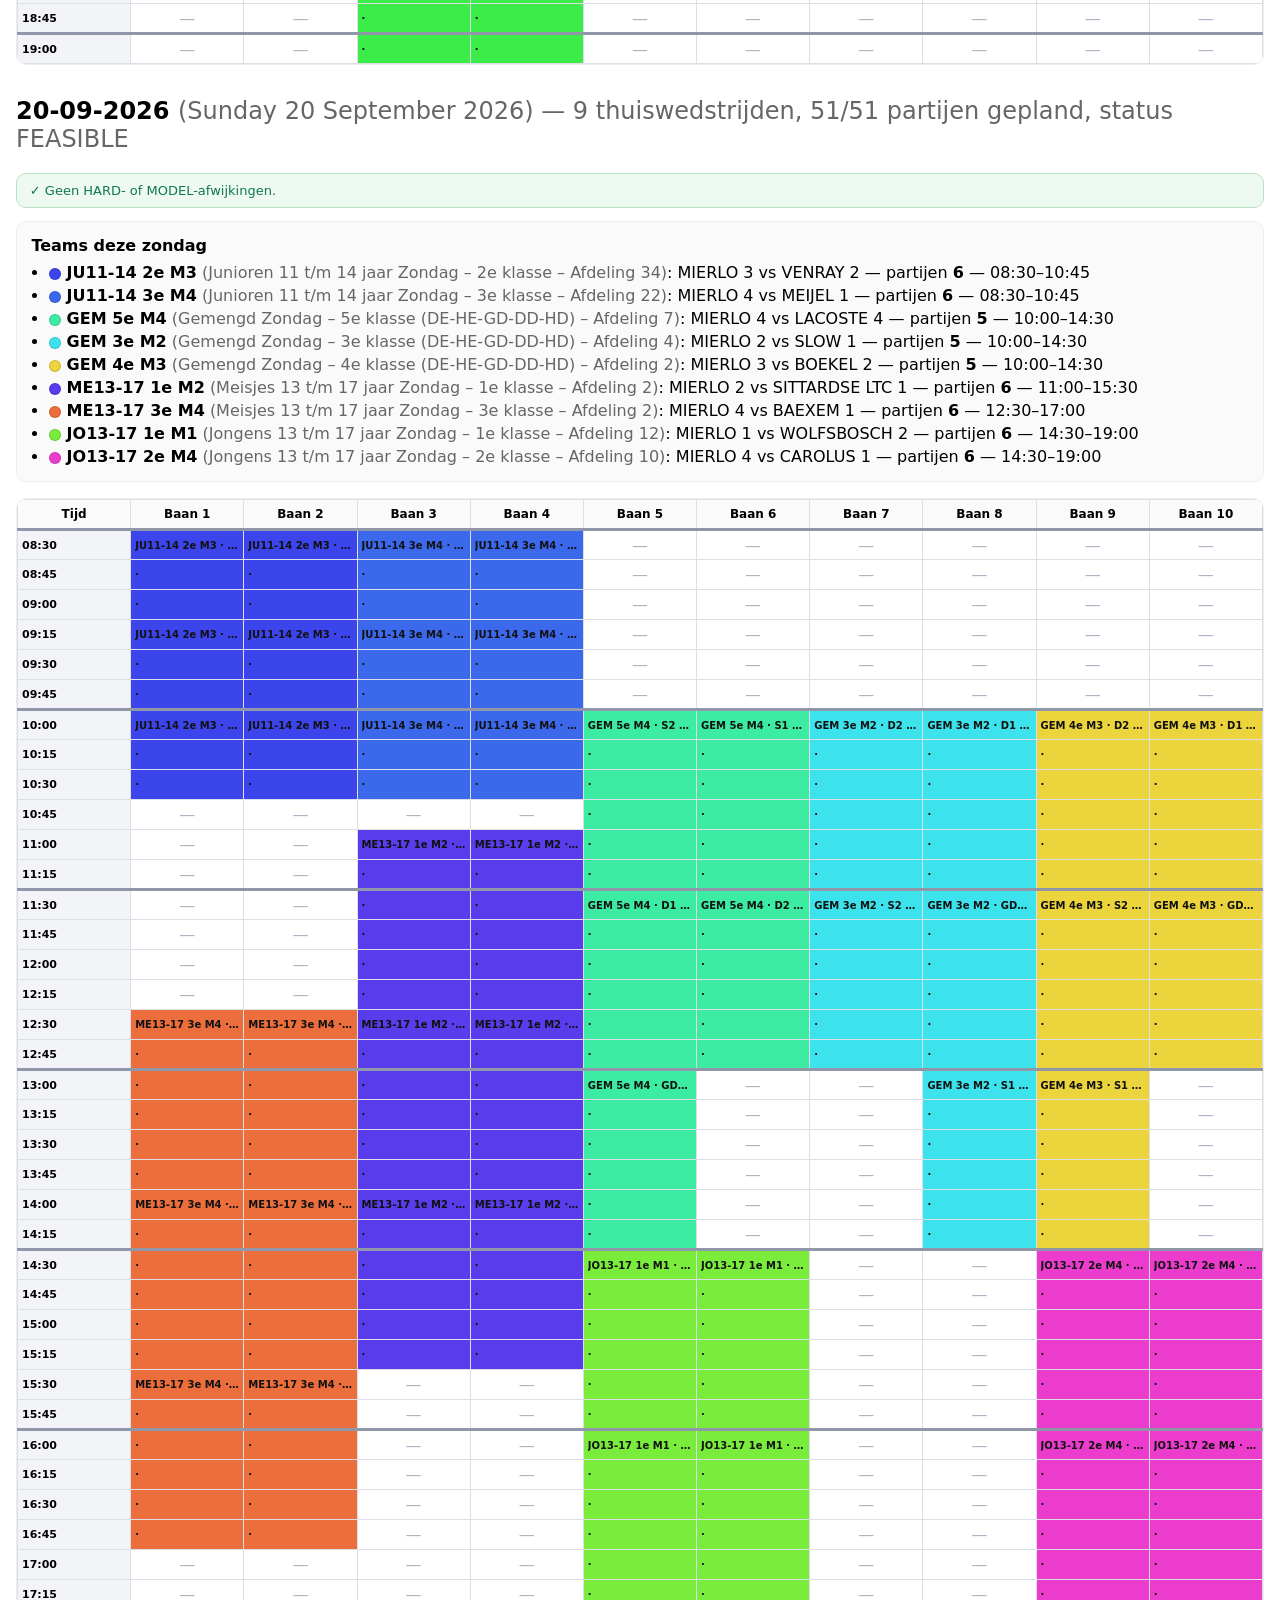
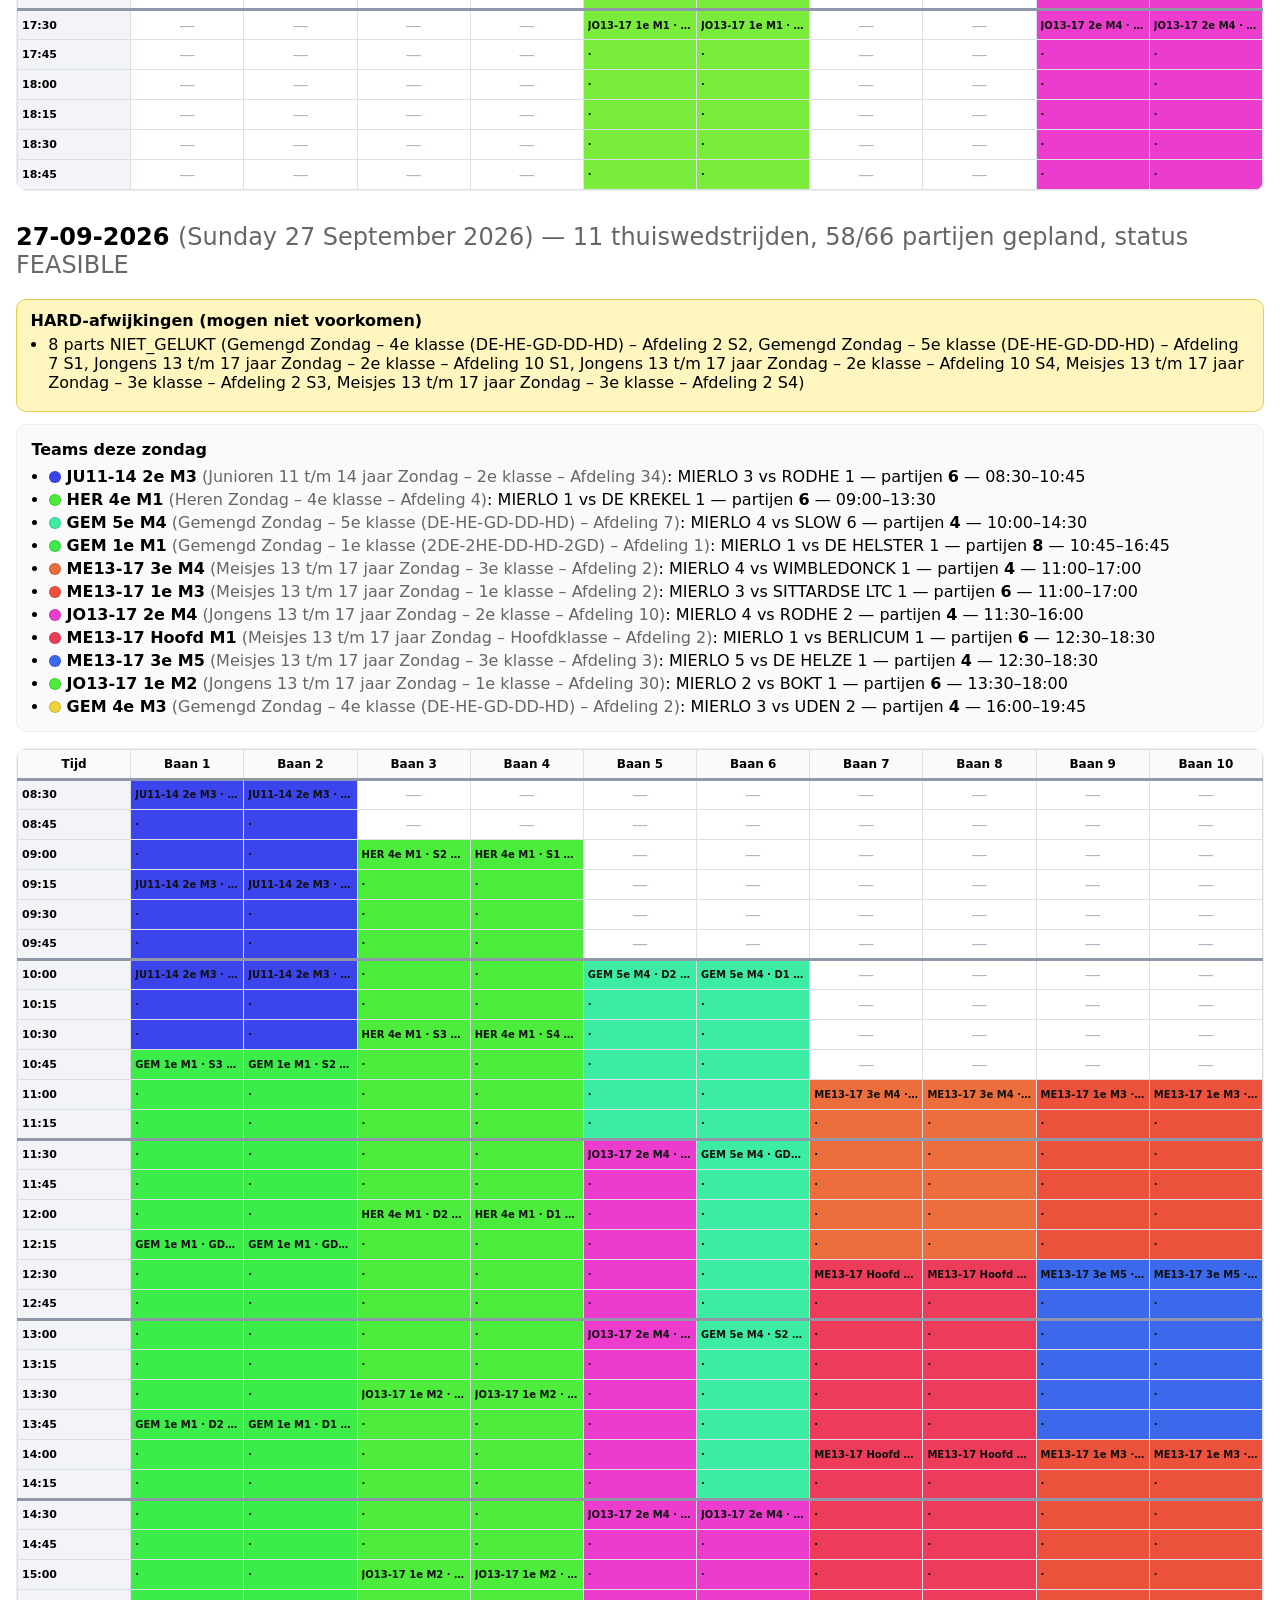
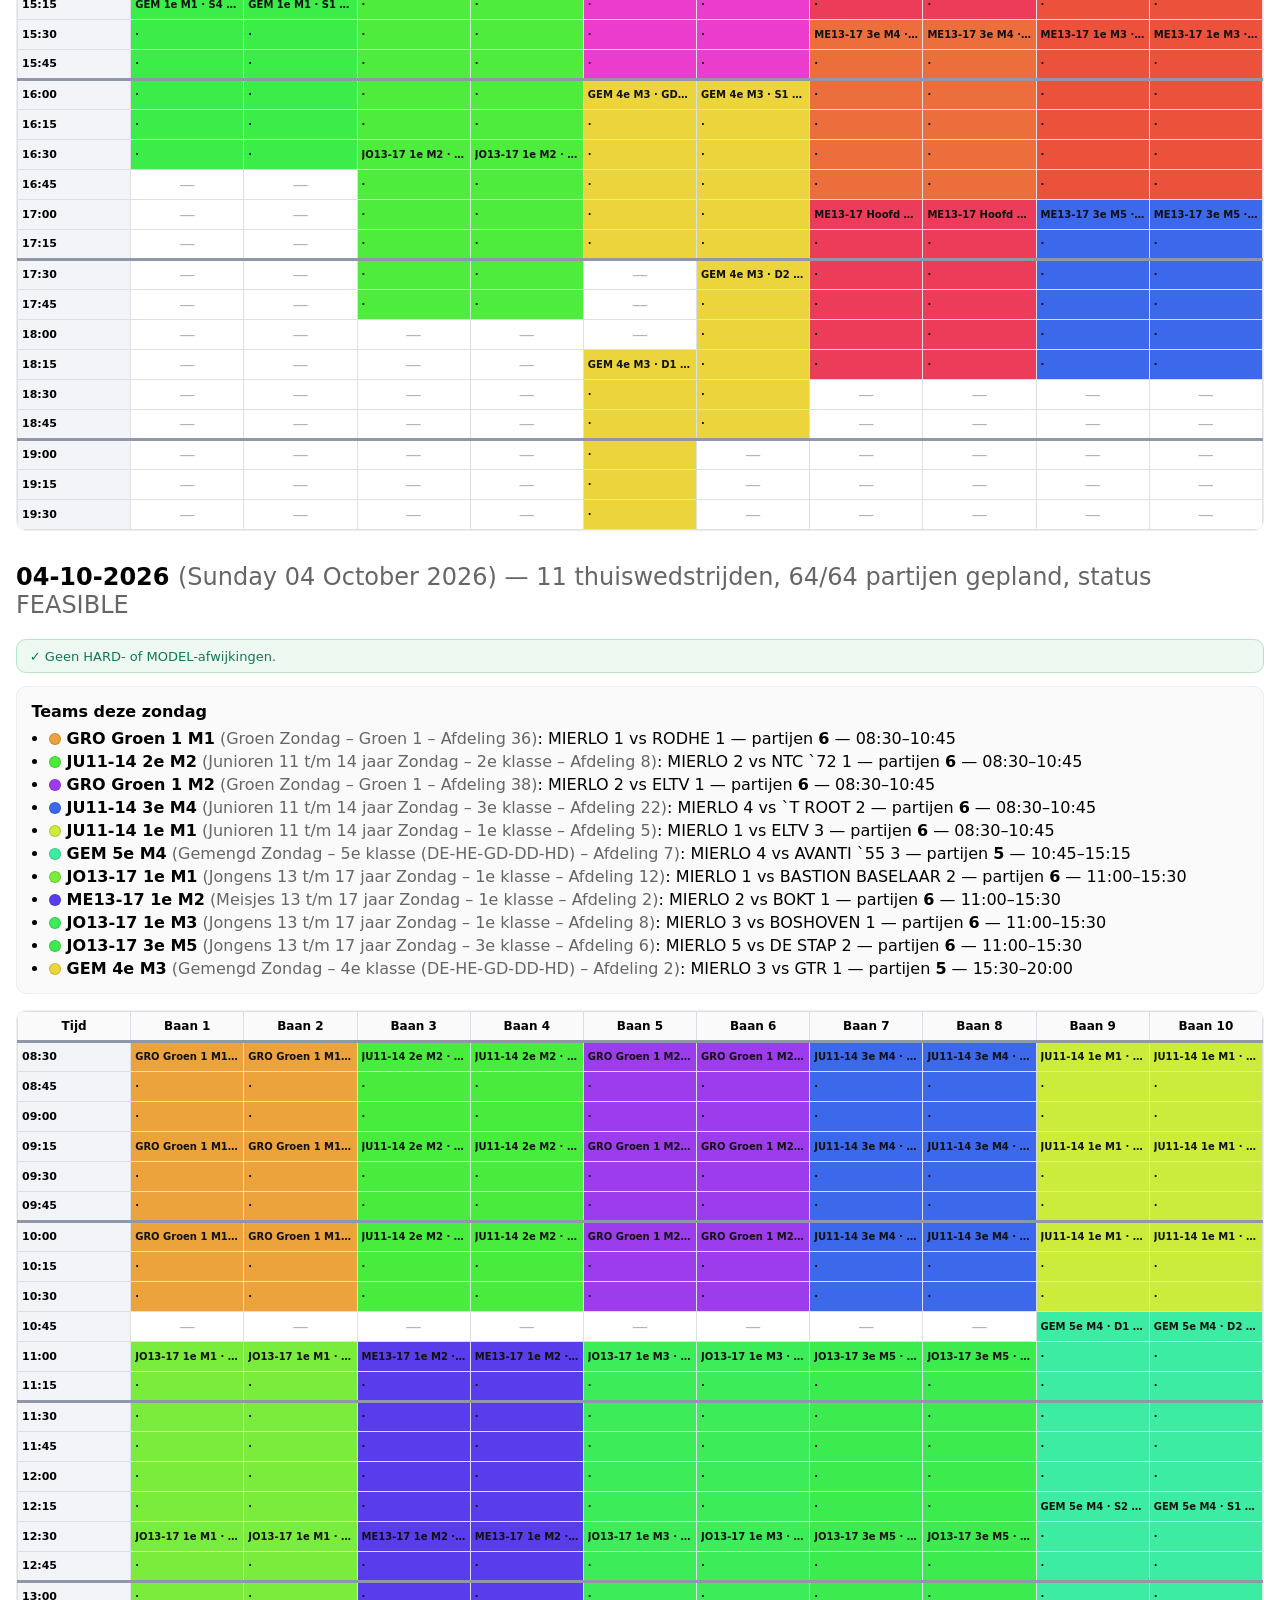
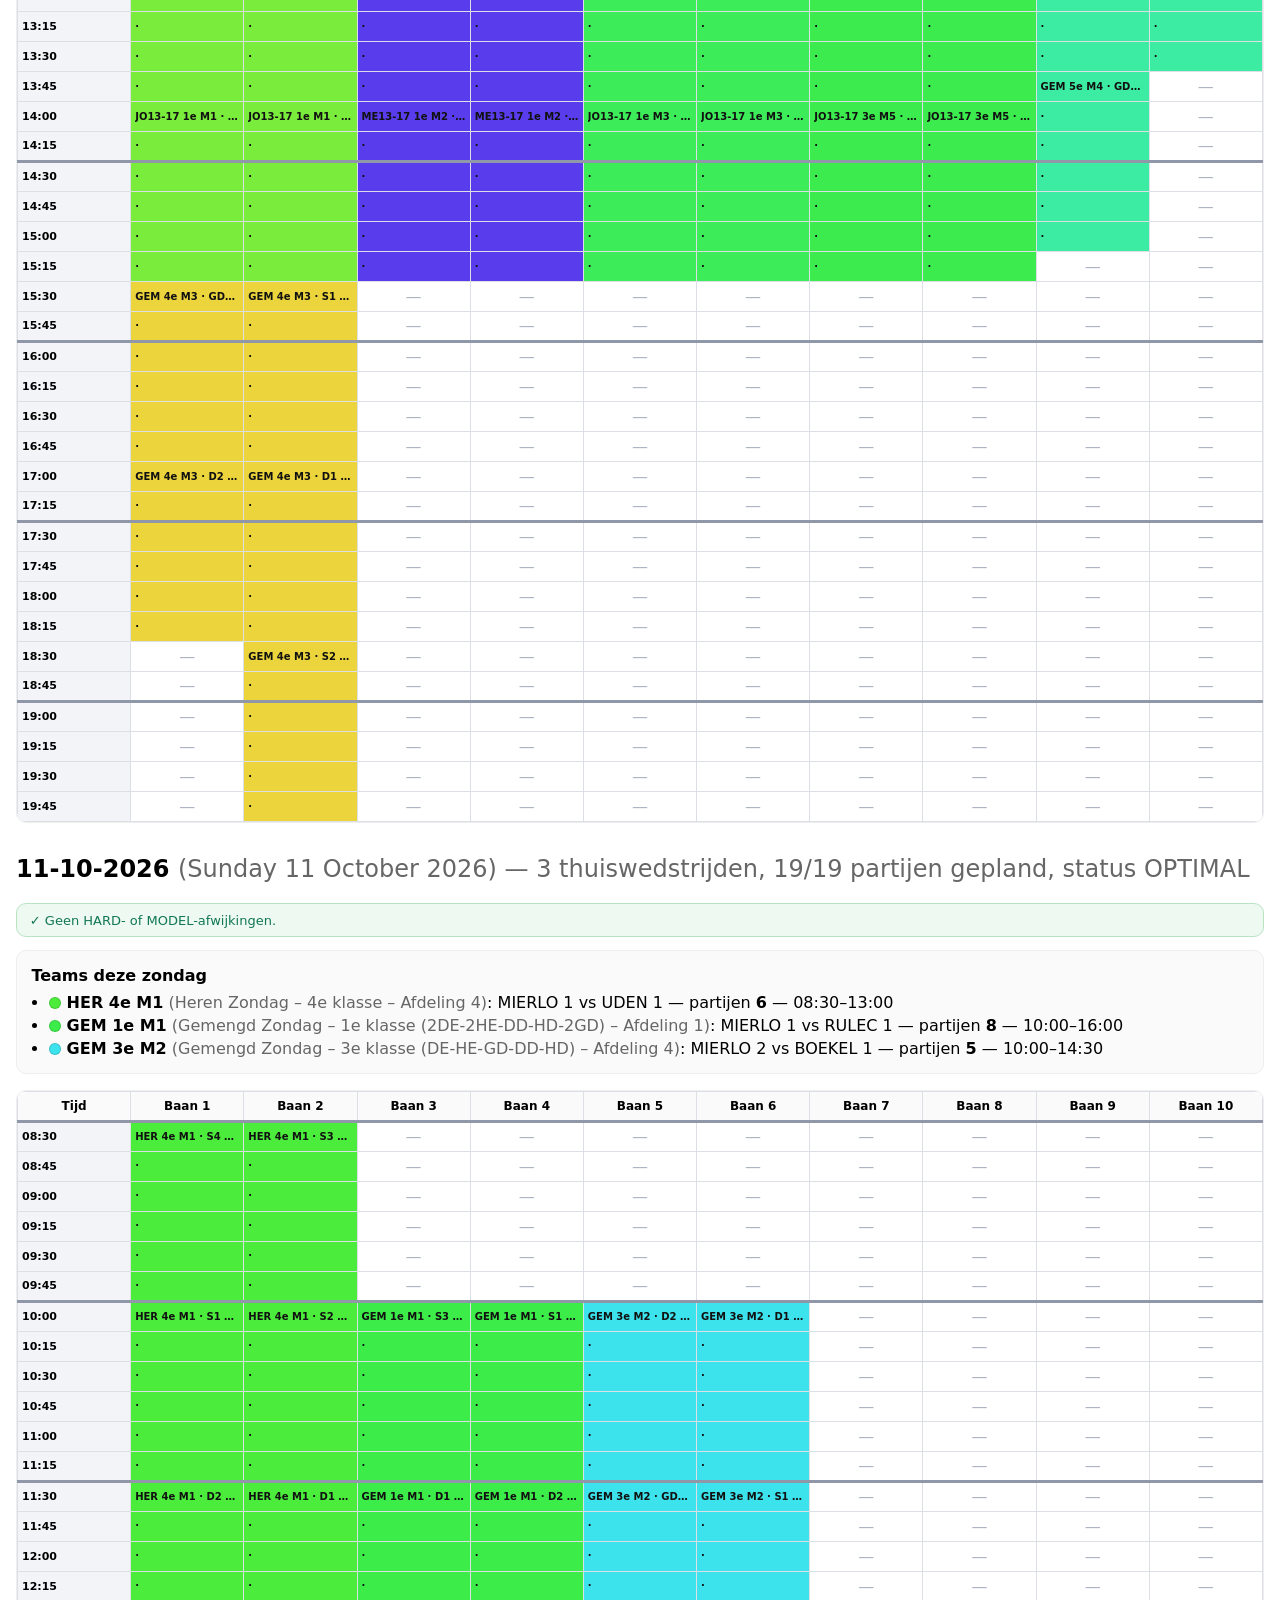
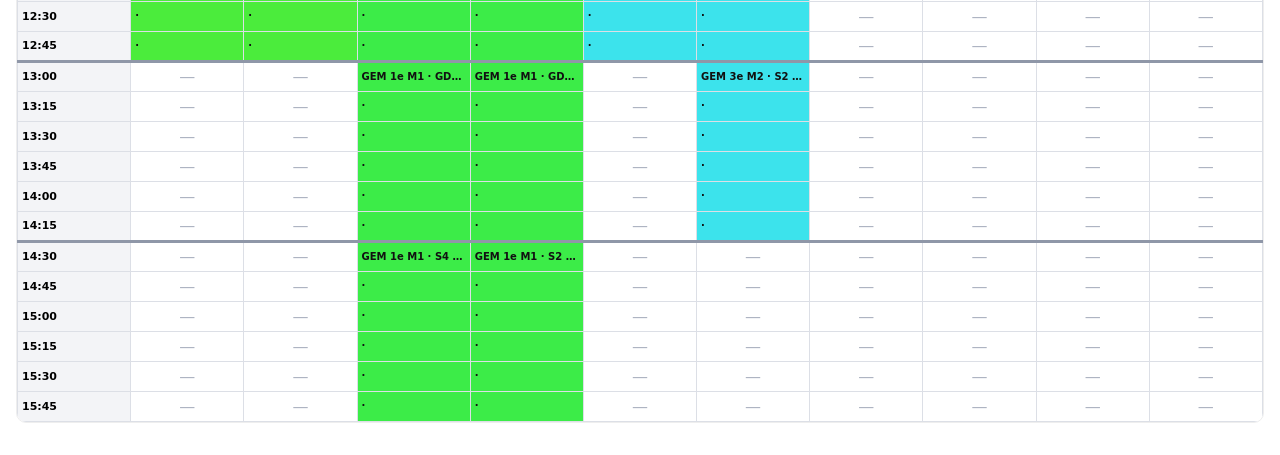
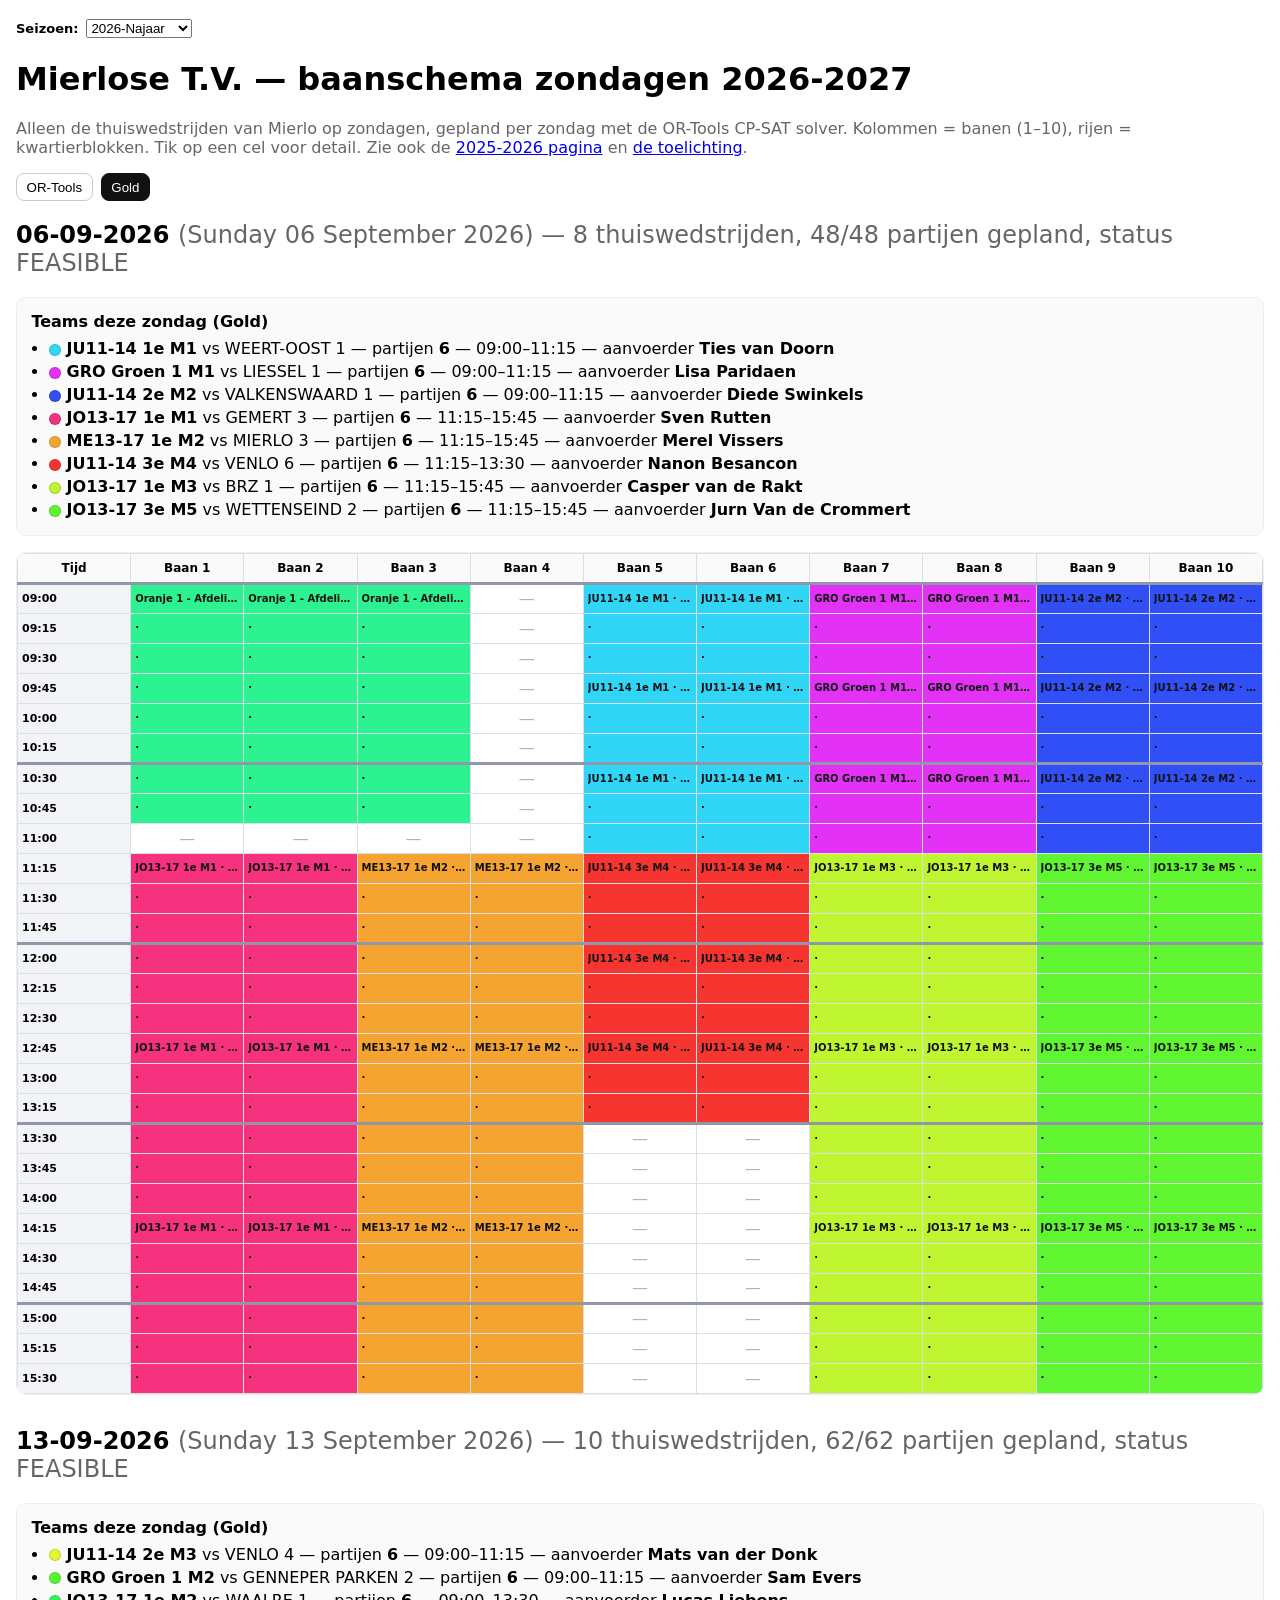
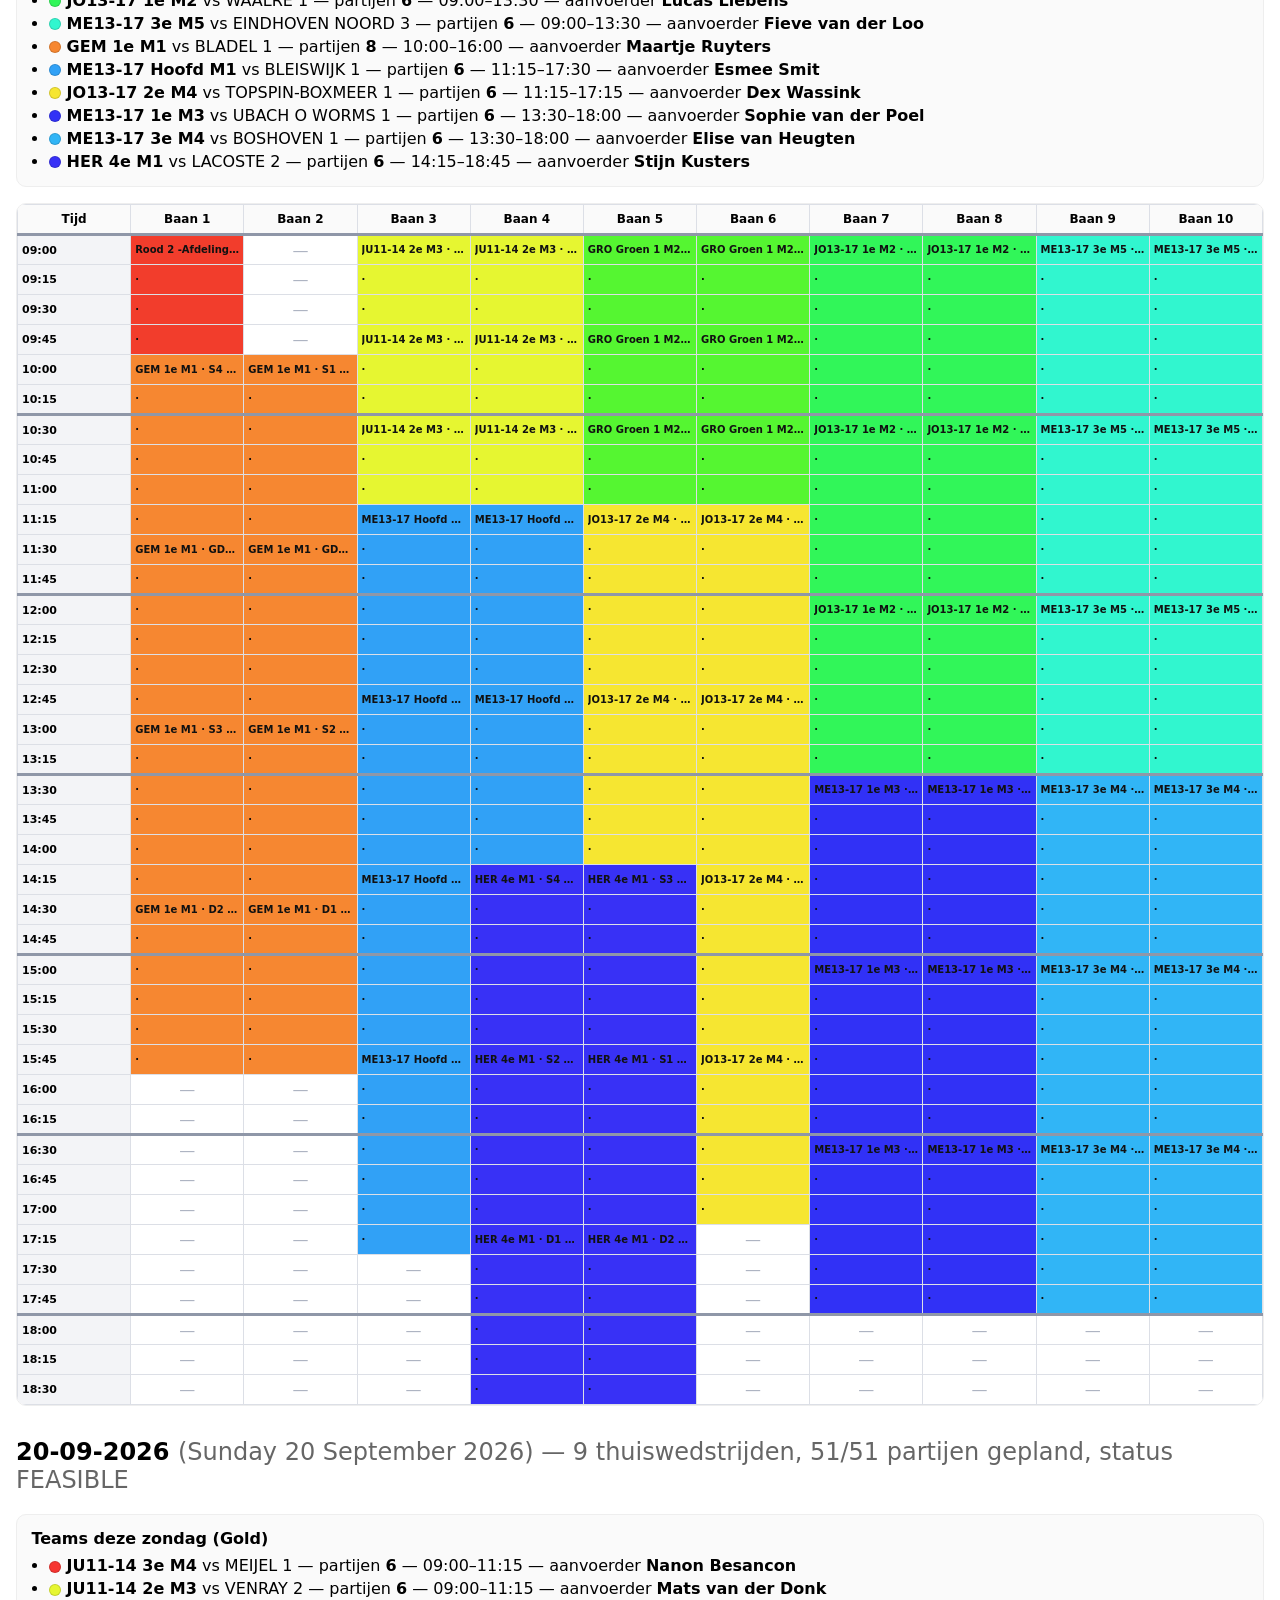
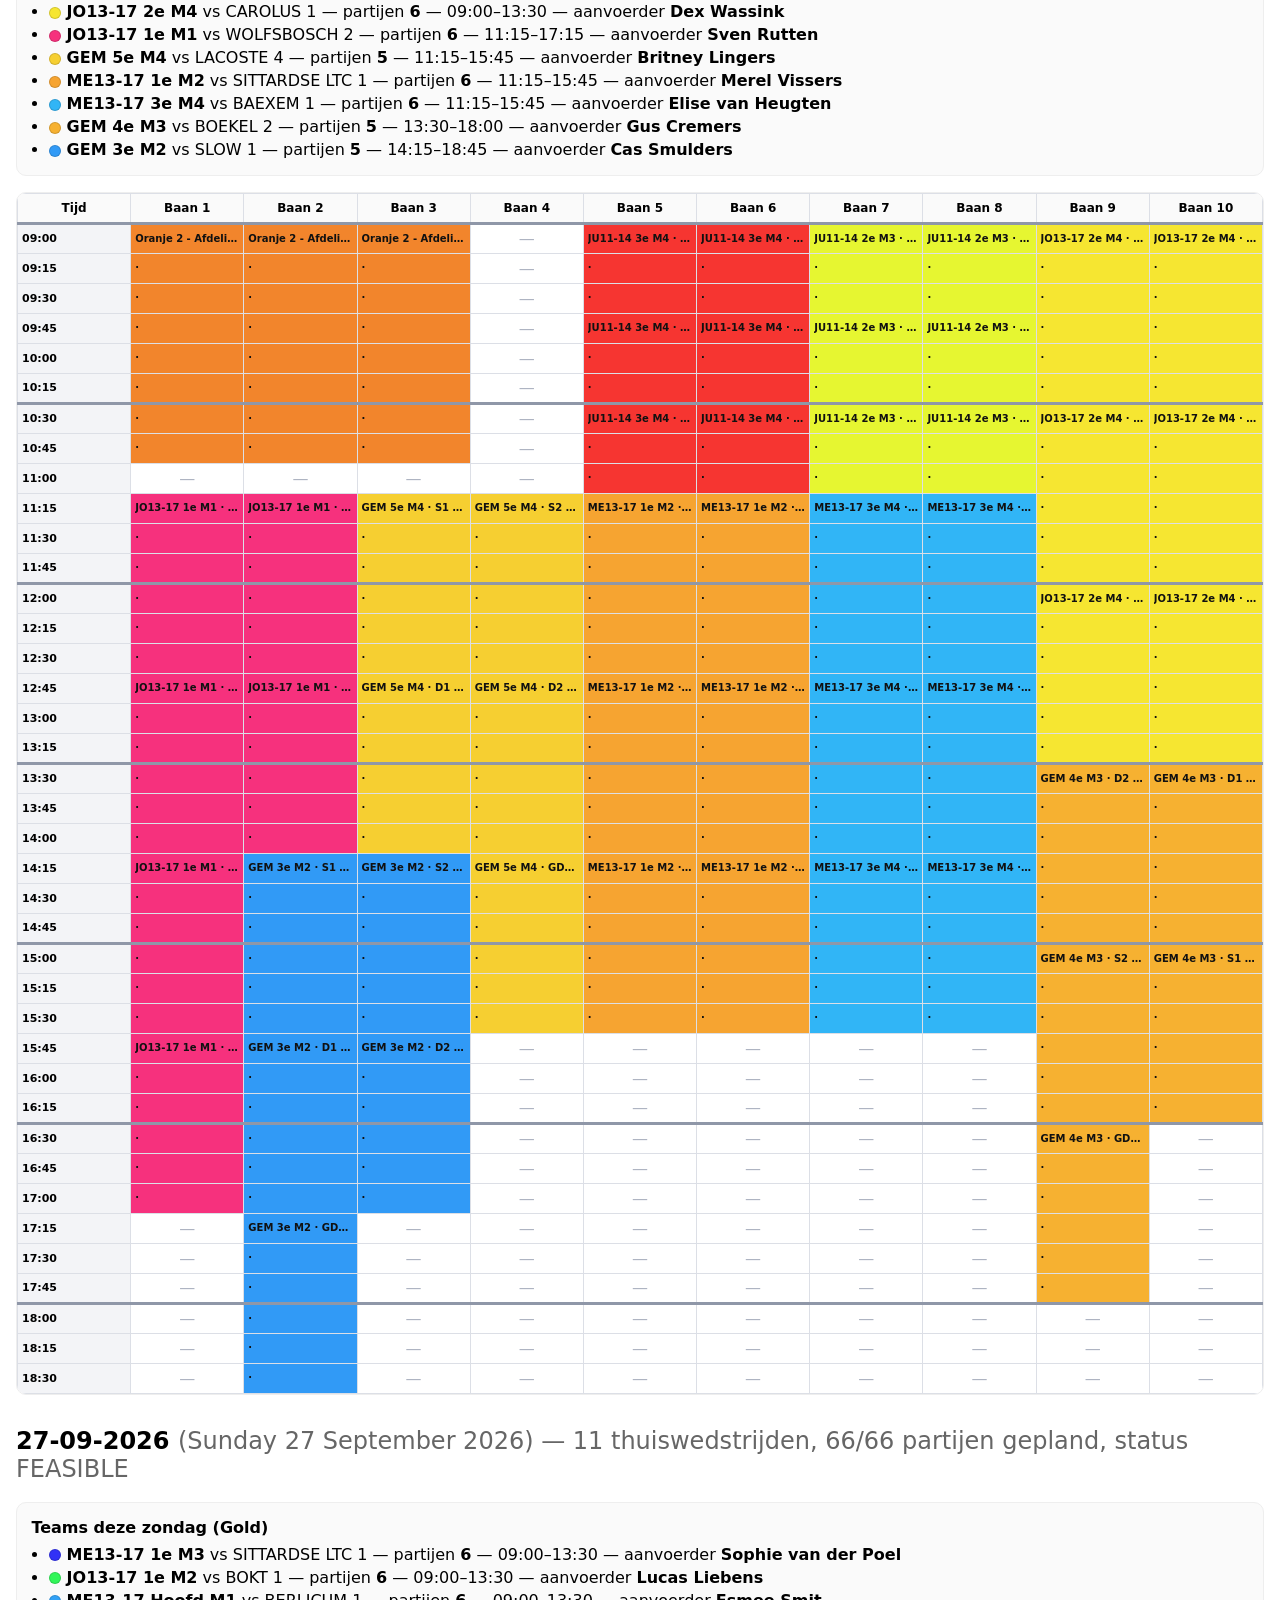
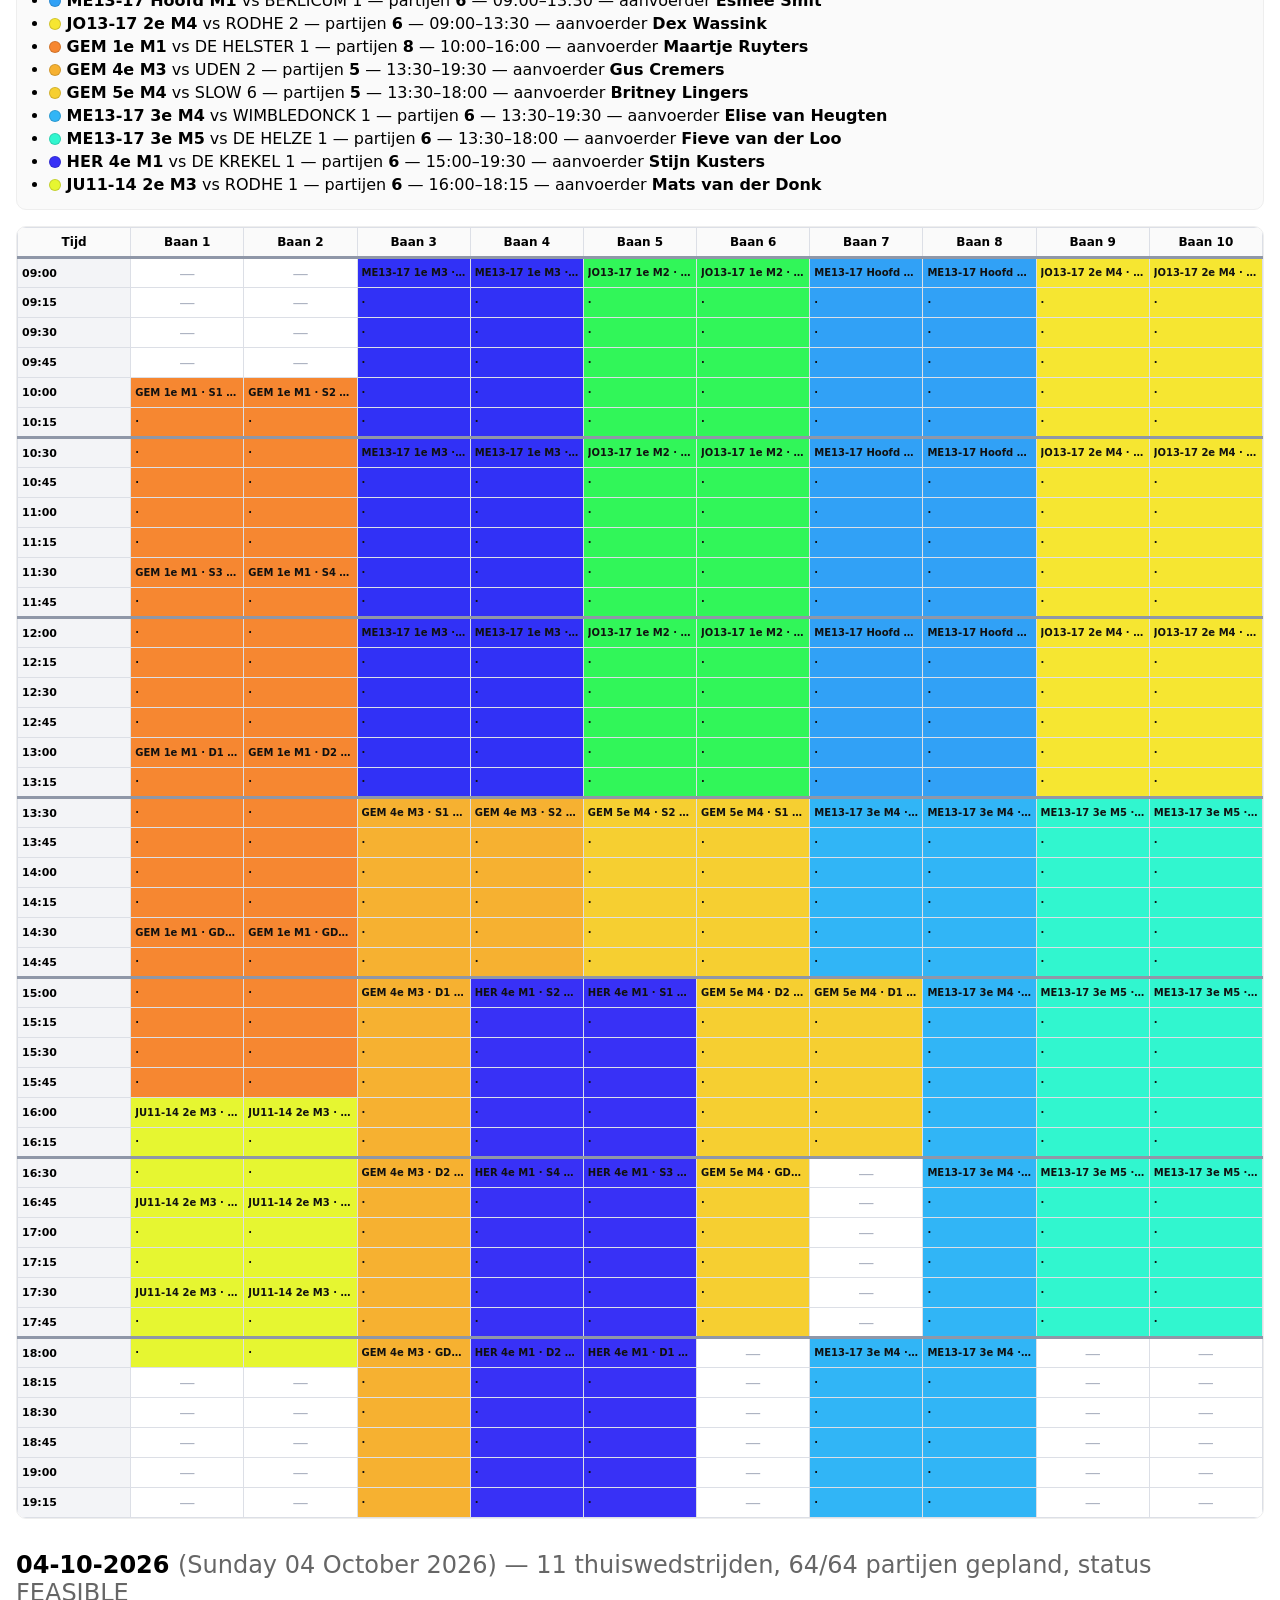
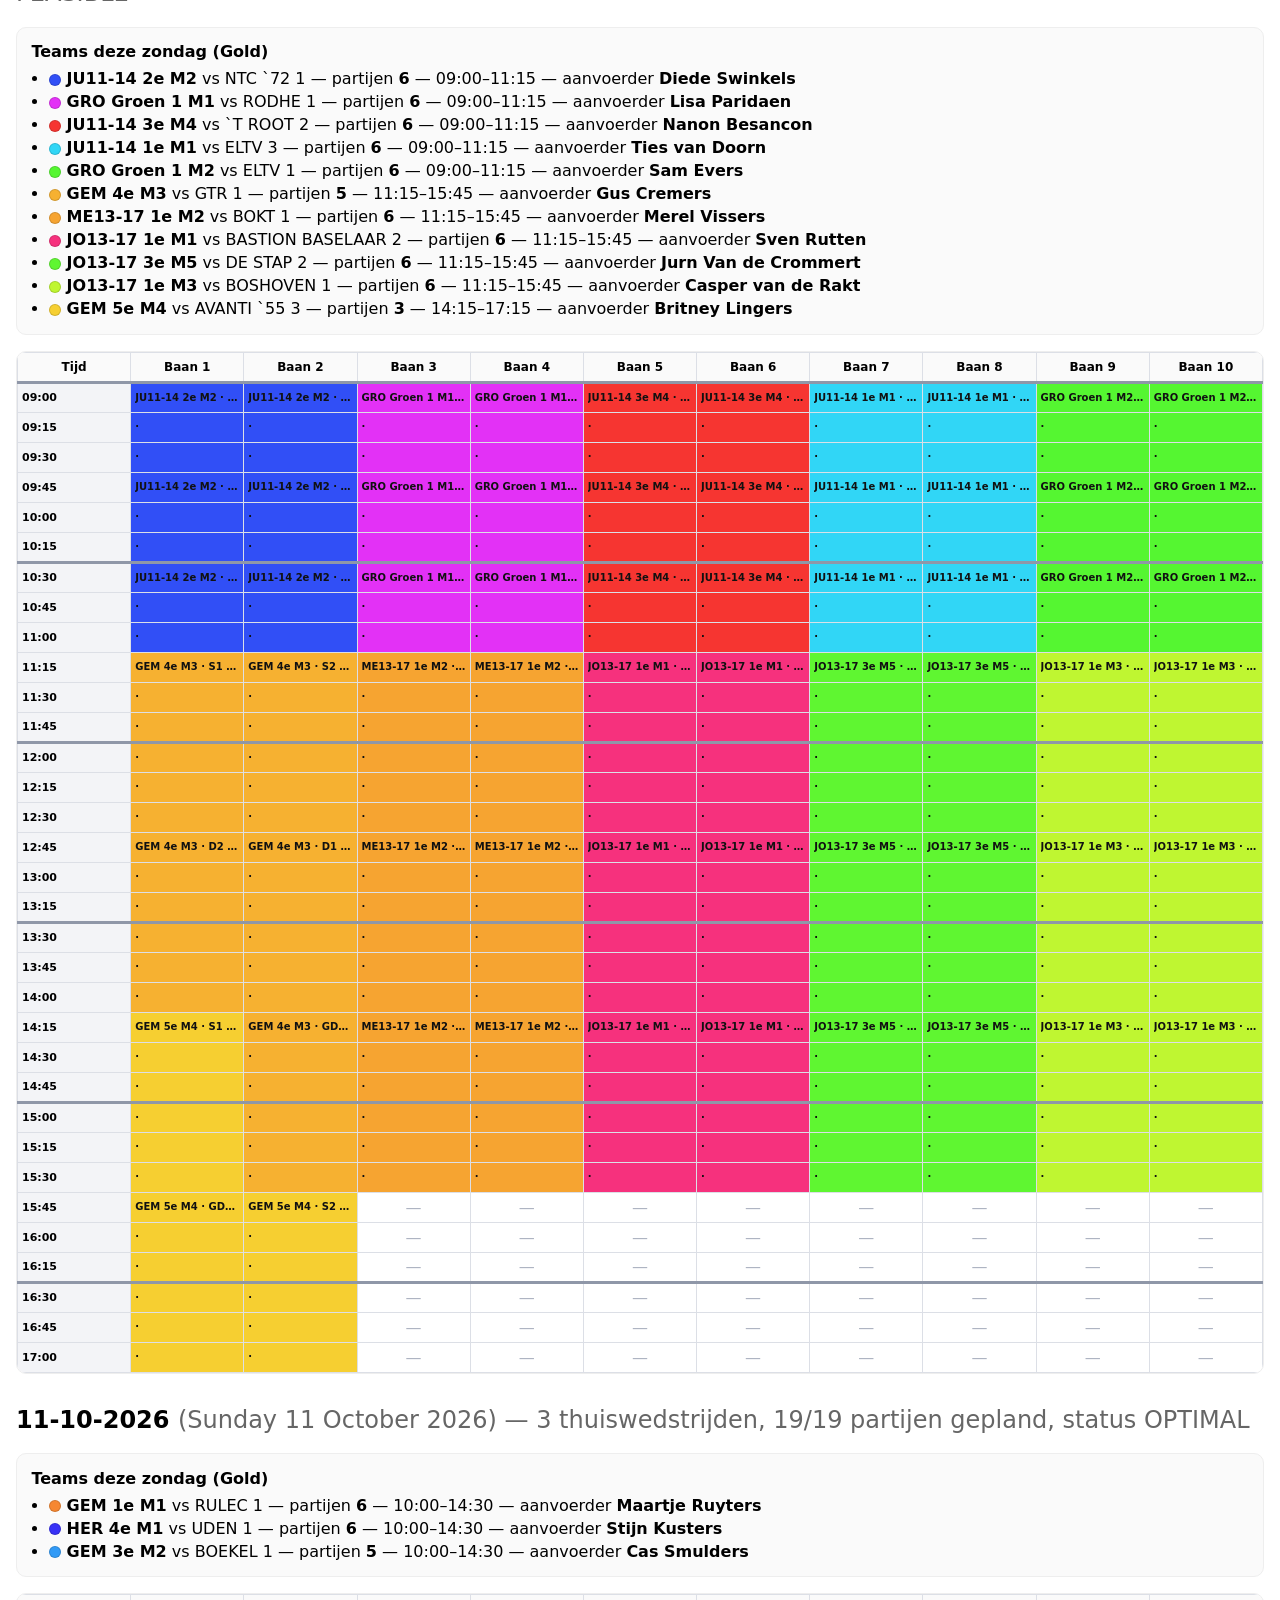
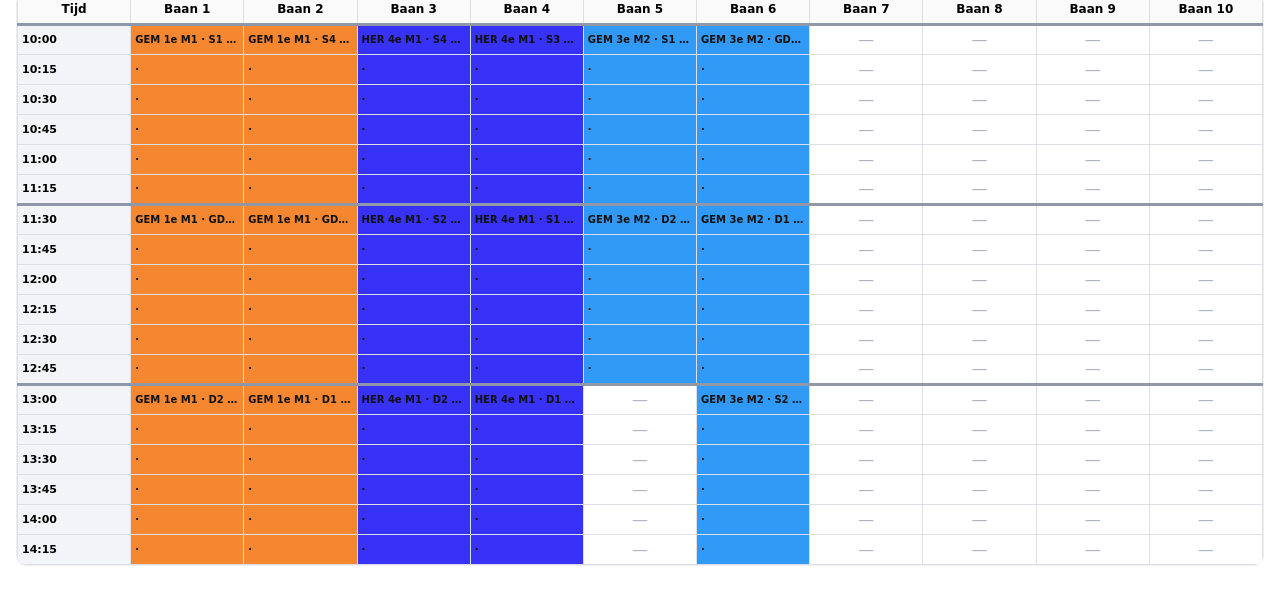
